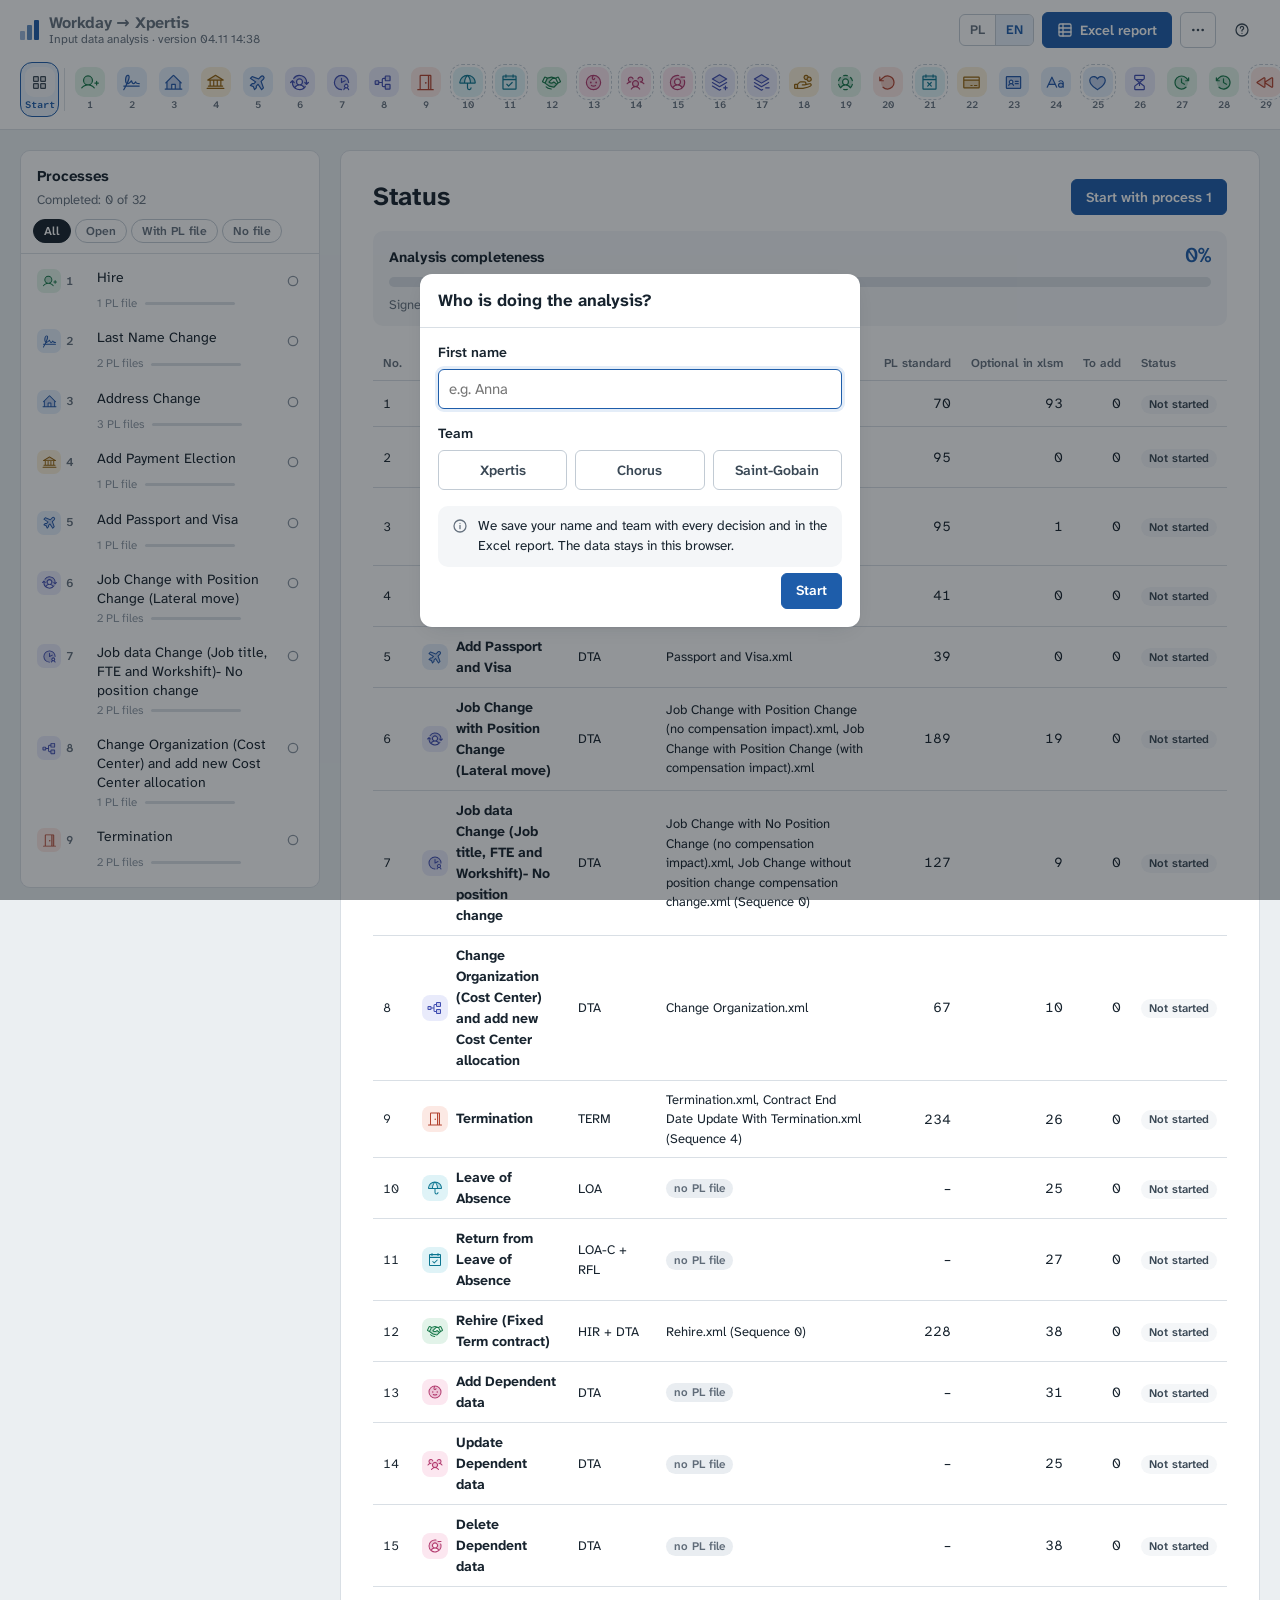
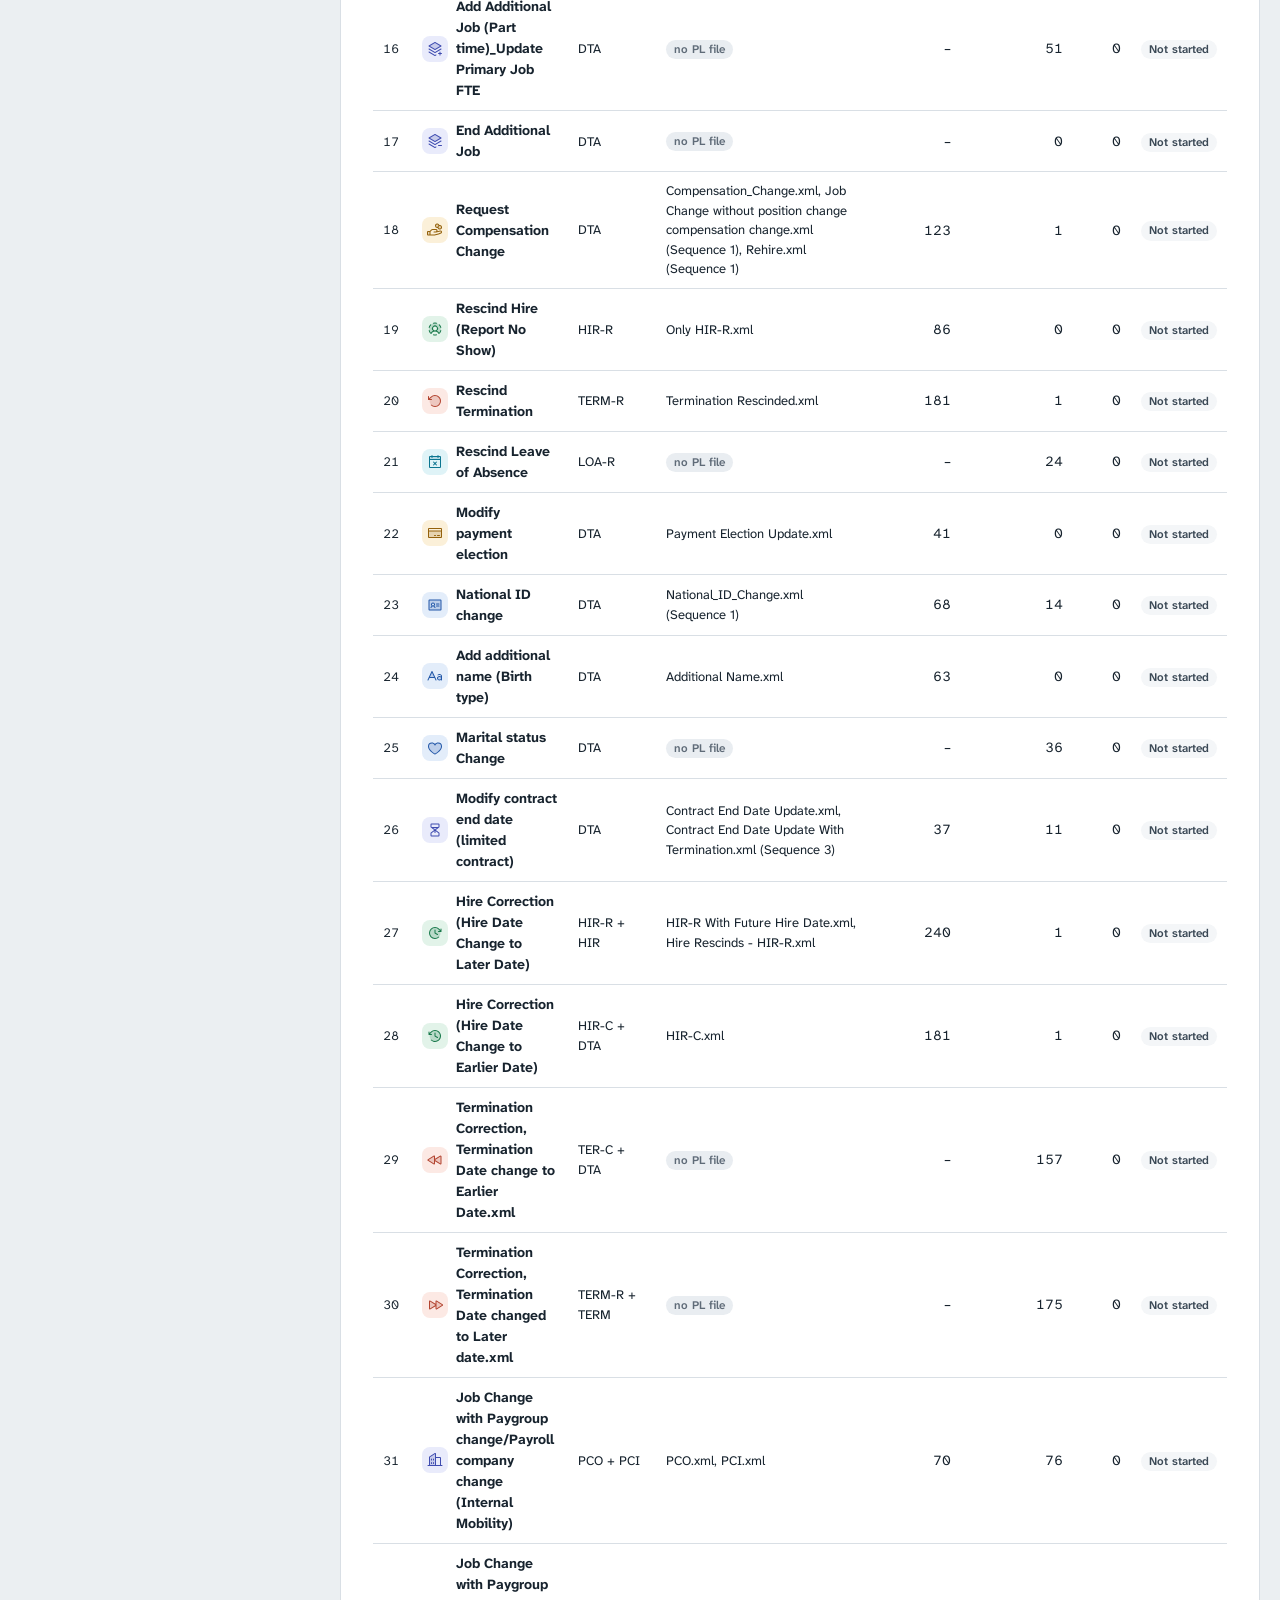
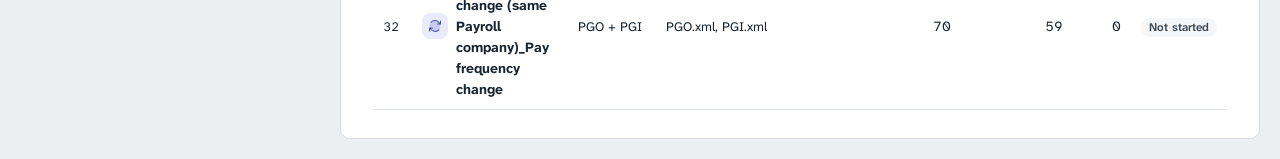
==== index.html @ 1396f49d "Strona startowa: Status i zbiorczy pasek kompletności analizy Co-Authored-By: Claude Opus 5.5 <norep" ====
<!doctype html>
<html lang="pl">
<head>
<meta charset="utf-8">
<meta name="viewport" content="width=device-width, initial-scale=1">
<title>Workday → Xpertis – analiza danych</title>
<meta name="description" content="Analiza danych wejściowych z Workday (PECI) do Xpertis, proces po procesie.">
<link rel="icon" href="data:image/svg+xml,%3Csvg xmlns='http://www.w3.org/2000/svg' viewBox='0 0 24 24'%3E%3Crect width='24' height='24' rx='5' fill='%231E5DAA'/%3E%3Crect x='5' y='12' width='3' height='7' fill='%23fff' opacity='.55'/%3E%3Crect x='10.5' y='8' width='3' height='11' fill='%23fff' opacity='.8'/%3E%3Crect x='16' y='5' width='3' height='14' fill='%23fff'/%3E%3C/svg%3E">
<style>
@font-face{font-family:'Atkinson Next';font-style:normal;font-weight:400;font-display:swap;src:url(fonts/an-latin-ext-400.woff2) format('woff2');unicode-range:U+0100-02BA,U+02BD-02C5,U+02C7-02CC,U+02CE-02D7,U+02DD-02FF,U+0304,U+0308,U+0329,U+1D00-1DBF,U+1E00-1E9F,U+1EF2-1EFF,U+2020,U+20A0-20AB,U+20AD-20C0,U+2113,U+2C60-2C7F,U+A720-A7FF}
@font-face{font-family:'Atkinson Next';font-style:normal;font-weight:400;font-display:swap;src:url(fonts/an-latin-400.woff2) format('woff2');unicode-range:U+0000-00FF,U+0131,U+0152-0153,U+02BB-02BC,U+02C6,U+02DA,U+02DC,U+0304,U+0308,U+0329,U+2000-206F,U+20AC,U+2122,U+2191,U+2193,U+2212,U+2215,U+FEFF,U+FFFD}
@font-face{font-family:'Atkinson Next';font-style:normal;font-weight:600;font-display:swap;src:url(fonts/an-latin-ext-600.woff2) format('woff2');unicode-range:U+0100-02BA,U+02BD-02C5,U+02C7-02CC,U+02CE-02D7,U+02DD-02FF,U+0304,U+0308,U+0329,U+1D00-1DBF,U+1E00-1E9F,U+1EF2-1EFF,U+2020,U+20A0-20AB,U+20AD-20C0,U+2113,U+2C60-2C7F,U+A720-A7FF}
@font-face{font-family:'Atkinson Next';font-style:normal;font-weight:600;font-display:swap;src:url(fonts/an-latin-600.woff2) format('woff2');unicode-range:U+0000-00FF,U+0131,U+0152-0153,U+02BB-02BC,U+02C6,U+02DA,U+02DC,U+0304,U+0308,U+0329,U+2000-206F,U+20AC,U+2122,U+2191,U+2193,U+2212,U+2215,U+FEFF,U+FFFD}
@font-face{font-family:'Atkinson Next';font-style:normal;font-weight:700;font-display:swap;src:url(fonts/an-latin-ext-700.woff2) format('woff2');unicode-range:U+0100-02BA,U+02BD-02C5,U+02C7-02CC,U+02CE-02D7,U+02DD-02FF,U+0304,U+0308,U+0329,U+1D00-1DBF,U+1E00-1E9F,U+1EF2-1EFF,U+2020,U+20A0-20AB,U+20AD-20C0,U+2113,U+2C60-2C7F,U+A720-A7FF}
@font-face{font-family:'Atkinson Next';font-style:normal;font-weight:700;font-display:swap;src:url(fonts/an-latin-700.woff2) format('woff2');unicode-range:U+0000-00FF,U+0131,U+0152-0153,U+02BB-02BC,U+02C6,U+02DA,U+02DC,U+0304,U+0308,U+0329,U+2000-206F,U+20AC,U+2122,U+2191,U+2193,U+2212,U+2215,U+FEFF,U+FFFD}
@font-face{font-family:'Atkinson Mono';font-style:normal;font-weight:400;font-display:swap;src:url(fonts/am-latin-400.woff2) format('woff2')}
@font-face{font-family:'Atkinson Mono';font-style:normal;font-weight:600;font-display:swap;src:url(fonts/am-latin-600.woff2) format('woff2')}

:root{
  --canvas:#EBEFF2;--paper:#FFFFFF;--sunk:#F4F6F8;--ink:#17232E;--ink2:#3A4855;--muted:#66727F;--faint:#8D98A4;--line:#D9DFE5;--line2:#C2CBD4;
  --acc:#1E5DAA;--acc-ink:#FFFFFF;--acc-bg:#E4EDF8;--hover:#F1F4F7;
  --need:#1B7446;--need-bg:#E1F2E8;--skip:#5F6B78;--skip-bg:#E9EDF1;--ask:#9A600C;--ask-bg:#FAEED7;
  --tr:#0A6A80;--tr-bg:#DEF1F5;--add:#6A3FB5;--add-bg:#EEE7FA;--warn:#8A5A06;--warn-bg:#FDF3DC;--err:#B3261E;
  --f:'Atkinson Next',system-ui,-apple-system,'Segoe UI',sans-serif;--fm:'Atkinson Mono',ui-monospace,'SFMono-Regular',Menlo,Consolas,monospace;
  --r1:6px;--r2:10px;--sh:0 1px 2px rgba(23,35,46,.06),0 6px 20px -12px rgba(23,35,46,.25);
  color-scheme:light;
}
@media (prefers-color-scheme:dark){:root:not([data-theme="light"]){
  --canvas:#0F151B;--paper:#17202A;--sunk:#121A22;--ink:#E4E9EE;--ink2:#C2CBD4;--muted:#93A0AC;--faint:#6E7B88;--line:#273340;--line2:#34424F;
  --acc:#77AAF0;--acc-ink:#0F151B;--acc-bg:#1B2D44;--hover:#1D2833;
  --need:#62C792;--need-bg:#153225;--skip:#A6B1BC;--skip-bg:#222D37;--ask:#E5AC4F;--ask-bg:#382A12;
  --tr:#57C5DE;--tr-bg:#11333D;--add:#B79CF5;--add-bg:#2B2347;--warn:#E5AC4F;--warn-bg:#33270F;--err:#F2857E;color-scheme:dark}}
:root[data-theme="dark"]{
  --canvas:#0F151B;--paper:#17202A;--sunk:#121A22;--ink:#E4E9EE;--ink2:#C2CBD4;--muted:#93A0AC;--faint:#6E7B88;--line:#273340;--line2:#34424F;
  --acc:#77AAF0;--acc-ink:#0F151B;--acc-bg:#1B2D44;--hover:#1D2833;
  --need:#62C792;--need-bg:#153225;--skip:#A6B1BC;--skip-bg:#222D37;--ask:#E5AC4F;--ask-bg:#382A12;
  --tr:#57C5DE;--tr-bg:#11333D;--add:#B79CF5;--add-bg:#2B2347;--warn:#E5AC4F;--warn-bg:#33270F;--err:#F2857E;color-scheme:dark}

*{box-sizing:border-box}
html{font-size:15px;-webkit-text-size-adjust:100%}
body{margin:0;background:var(--canvas);color:var(--ink);font:400 1rem/1.5 var(--f);min-height:100vh}
button,input,select,textarea{font:inherit;color:inherit}
button{cursor:pointer}
:focus-visible{outline:2px solid var(--acc);outline-offset:2px;border-radius:4px}
.mono,code{font-family:var(--fm);font-size:.92em}
.muted{color:var(--muted)}.faint{color:var(--faint)}.sm{font-size:.867rem}
.ic{width:16px;height:16px;flex:none;fill:none;stroke:currentColor;stroke-width:1.9;stroke-linecap:round;stroke-linejoin:round;vertical-align:-3px}
[hidden]{display:none!important}

/* ---------- nagłówek z paskiem procesów ---------- */
.top{position:sticky;top:0;z-index:30;background:var(--paper);border-bottom:1px solid var(--line)}
.topin{display:flex;align-items:center;gap:18px;padding:10px 20px;min-height:60px}
.brand{display:flex;align-items:center;gap:10px;text-decoration:none;color:inherit;flex:none}
.brand .mk{display:grid;grid-template-columns:repeat(3,5px);gap:2px;align-items:end;height:20px}
.brand .mk i{display:block;background:var(--acc);border-radius:1px}
.brand .mk i:nth-child(1){height:9px;opacity:.45}.brand .mk i:nth-child(2){height:15px;opacity:.7}.brand .mk i:nth-child(3){height:20px}
.brand b{font-size:1.067rem;font-weight:700;letter-spacing:-.005em;white-space:nowrap}
.brand span{display:block;font-size:.8rem;color:var(--muted);line-height:1.2;white-space:nowrap}
.grow{flex:1}
.pnav{display:flex;gap:3px;padding:2px 20px 12px;overflow-x:auto;scrollbar-width:thin}
.pnav a{flex:none;position:relative;width:39px;padding:4px 0 6px;display:grid;justify-items:center;gap:3px;border:1px solid transparent;border-radius:12px;color:var(--muted);text-decoration:none;transition:background .15s,border-color .15s}
.pnav a:hover{background:var(--hover)}
.pnav a .pn{font:600 .667rem/1 var(--fm)}
.pnav a i{position:absolute;left:7px;bottom:2px;height:3px;border-radius:2px;background:var(--acc);max-width:25px}
.pnav a.cur{border-color:var(--acc);background:var(--acc-bg);color:var(--acc)}
.pnav a.cur .pn{font-weight:700}
.pnav a.nofile .pt{outline:1.5px dashed var(--line2);outline-offset:2px}
.pnav a .ok{position:absolute;top:0;right:0;width:16px;height:16px;border-radius:50%;background:var(--need);color:#fff;display:grid;place-items:center;box-shadow:0 0 0 2px var(--paper)}
.pnav a .ok .ic{width:11px;height:11px;stroke-width:3.2}
.pnav .sep{flex:none;width:1px;background:var(--line);margin:6px 2px}
.pt{display:inline-grid;place-items:center;width:32px;height:32px;border-radius:10px;flex:none}
.pt .pi{width:19px;height:19px}
.pnav .pt{width:30px;height:30px;border-radius:9px}
.pt.c-in{background:#E2F3E9;color:#17784A}.pt.c-pd{background:#E3EDFA;color:#2257A8}.pt.c-fam{background:#FCE7F0;color:#B23A6E}
.pt.c-pay{background:#FBF0D9;color:#94610B}.pt.c-job{background:#E9EBFB;color:#3F4CB0}.pt.c-loa{background:#DFF3F7;color:#0B7590}
.pt.c-out{background:#FCE9E4;color:#B2432F}.pt.c-home{background:var(--sunk);color:var(--ink2)}
@media (prefers-color-scheme:dark){:root:not([data-theme="light"]) .pt.c-in{background:#173527;color:#6FD39F}:root:not([data-theme="light"]) .pt.c-pd{background:#1B2D44;color:#8DB8F2}:root:not([data-theme="light"]) .pt.c-fam{background:#3A1E2B;color:#F09ABF}:root:not([data-theme="light"]) .pt.c-pay{background:#382A12;color:#E8B65C}:root:not([data-theme="light"]) .pt.c-job{background:#22264A;color:#A3ACF5}:root:not([data-theme="light"]) .pt.c-loa{background:#123540;color:#6FD0E6}:root:not([data-theme="light"]) .pt.c-out{background:#3D211B;color:#F29A88}}
:root[data-theme="dark"] .pt.c-in{background:#173527;color:#6FD39F}:root[data-theme="dark"] .pt.c-pd{background:#1B2D44;color:#8DB8F2}:root[data-theme="dark"] .pt.c-fam{background:#3A1E2B;color:#F09ABF}:root[data-theme="dark"] .pt.c-pay{background:#382A12;color:#E8B65C}:root[data-theme="dark"] .pt.c-job{background:#22264A;color:#A3ACF5}:root[data-theme="dark"] .pt.c-loa{background:#123540;color:#6FD0E6}:root[data-theme="dark"] .pt.c-out{background:#3D211B;color:#F29A88}
.tools{display:flex;align-items:center;gap:8px;flex:none}
.seg{display:inline-flex;border:1px solid var(--line2);border-radius:var(--r1);overflow:hidden;background:var(--paper)}
.seg button{border:0;background:transparent;padding:5px 10px;font-size:.867rem;font-weight:600;color:var(--muted)}
.seg button+button{border-left:1px solid var(--line2)}
.seg button[aria-pressed="true"]{background:var(--acc-bg);color:var(--acc)}
.btn{display:inline-flex;align-items:center;justify-content:center;gap:7px;height:36px;padding:0 14px;border-radius:var(--r1);border:1px solid var(--line2);background:var(--paper);font-weight:600;font-size:.933rem;color:var(--ink2);white-space:nowrap;text-decoration:none}
.btn:hover{background:var(--hover)}
.btn.pri{background:var(--acc);border-color:var(--acc);color:var(--acc-ink)}
.btn.pri:hover{filter:brightness(1.08)}
.btn.sm{height:30px;padding:0 10px;font-size:.867rem}
.btn.ghost{border-color:transparent;background:transparent}
.btn.ghost:hover{background:var(--hover)}
.btn.icon{width:36px;padding:0}
.btn:disabled{opacity:.5;cursor:not-allowed}
.menu{position:relative}
.menu .pop{position:absolute;right:0;top:calc(100% + 6px);min-width:250px;background:var(--paper);border:1px solid var(--line);border-radius:var(--r2);box-shadow:var(--sh);padding:6px;z-index:40}
.menu .pop button{display:flex;gap:10px;align-items:flex-start;width:100%;text-align:left;border:0;background:transparent;padding:8px 10px;border-radius:var(--r1);font-size:.933rem}
.menu .pop button:hover{background:var(--hover)}
.menu .pop small{display:block;color:var(--muted);font-size:.8rem}
.menu .pop hr{border:0;border-top:1px solid var(--line);margin:4px 0}

/* ---------- układ ---------- */
.wrap{display:grid;grid-template-columns:300px minmax(0,1fr);gap:20px;padding:20px;max-width:1500px;margin:0 auto}
.side{position:sticky;top:142px;align-self:start;max-height:calc(100vh - 162px);overflow:auto;background:var(--paper);border:1px solid var(--line);border-radius:var(--r2)}
.side h2{font-size:1rem;margin:0;padding:14px 16px 2px}
.side .sub{padding:0 16px 10px;font-size:.867rem;color:var(--muted)}
.side .filters{display:flex;flex-wrap:wrap;gap:4px;padding:0 12px 10px;border-bottom:1px solid var(--line)}
.chipbtn{border:1px solid var(--line2);background:var(--paper);border-radius:99px;padding:2px 10px;font-size:.8rem;font-weight:600;color:var(--muted)}
.chipbtn[aria-pressed="true"]{background:var(--ink);border-color:var(--ink);color:var(--paper)}
.plist{list-style:none;margin:0;padding:6px}
.plist a{display:grid;grid-template-columns:52px minmax(0,1fr) 18px;gap:2px 8px;padding:8px 10px;border-radius:var(--r1);text-decoration:none;color:inherit;align-items:start}
.plist a:hover{background:var(--hover)}
.plist a.cur{background:var(--acc-bg)}
.plist .no{display:flex;align-items:center;gap:5px;color:var(--muted);padding-top:1px}
.plist .no .pt{width:24px;height:24px;border-radius:7px}.plist .no .pi{width:15px;height:15px}
.plist .no b{font:600 .8rem/1.4 var(--fm)}
.plist a.cur .no{color:var(--acc)}
.plist .nm{font-size:.933rem;line-height:1.35}
.plist .meta{grid-column:2;font-size:.773rem;color:var(--faint);display:flex;gap:8px;align-items:center}
.plist .bar{flex:1;height:3px;border-radius:2px;background:var(--line);overflow:hidden;max-width:90px}
.plist .bar i{display:block;height:100%;background:var(--acc)}
.plist .st{grid-row:1;grid-column:3;padding-top:2px;color:var(--faint)}
.plist a.done .st{color:var(--need)}
.main{min-width:0}
.card{background:var(--paper);border:1px solid var(--line);border-radius:var(--r2)}
.mselect{display:none}

/* ---------- strona startowa ---------- */
.start{padding:28px 32px}
.start h1{font-size:1.733rem;line-height:1.2;margin:0 0 10px;letter-spacing:-.01em;max-width:30ch}
.inp{height:36px;border:1px solid var(--line2);border-radius:var(--r1);padding:0 10px;background:var(--paper);min-width:0}
textarea.inp{height:auto;min-height:72px;padding:8px 10px;width:100%;resize:vertical;line-height:1.45}
.inp:focus{border-color:var(--acc);outline:none;box-shadow:0 0 0 3px var(--acc-bg)}
table.ov{width:100%;border-collapse:collapse;font-size:.933rem}
table.ov th{text-align:left;font-size:.8rem;font-weight:600;color:var(--muted);padding:8px 10px;border-bottom:1px solid var(--line);white-space:nowrap}
table.ov td{padding:9px 10px;border-bottom:1px solid var(--line);vertical-align:middle}
table.ov tr.click{cursor:pointer}
table.ov tr.click:hover td{background:var(--hover)}
table.ov td.n{text-align:right;font-variant-numeric:tabular-nums;white-space:nowrap}
.tblwrap{overflow-x:auto}

/* ---------- proces ---------- */
.phead{padding:22px 28px 0}
.phead .kick{font-size:.867rem;color:var(--muted);display:flex;gap:10px;flex-wrap:wrap;align-items:center}
.phead h2{font-size:1.6rem;line-height:1.25;margin:4px 0 2px;letter-spacing:-.01em}
.phead .wd{color:var(--muted);font-size:.933rem;margin:0 0 12px}
.facts{display:flex;flex-wrap:wrap;gap:8px 18px;align-items:center;font-size:.867rem;margin-bottom:14px}
.ev{display:inline-flex;align-items:center;gap:6px}
.code{font:600 .8rem/1 var(--fm);padding:4px 7px;border-radius:4px;background:var(--sunk);border:1px solid var(--line);color:var(--ink2)}
.fchip{display:inline-flex;align-items:center;gap:6px;border:1px solid var(--line2);background:var(--paper);border-radius:var(--r1);padding:4px 9px;font-size:.867rem;color:var(--ink);text-align:left}
.fchip:hover{border-color:var(--acc);color:var(--acc)}
.fchip .q{color:var(--faint);font-size:.8rem}
.split{display:grid;grid-template-columns:minmax(0,1fr) minmax(0,1fr);gap:10px;margin:0 0 14px}
.half{background:var(--sunk);border-radius:var(--r2);padding:10px 14px;border-left:4px solid var(--line2)}
.half b{display:block;font-size:.933rem}
.half>span{font-size:.867rem;color:var(--ink2)}
.half.std{border-color:var(--need)}.half.add{border-color:var(--add)}
.half .fl{display:flex;flex-wrap:wrap;gap:6px;margin-top:8px}
.hic .pt{width:40px;height:40px;border-radius:12px;vertical-align:-9px;margin-right:10px}.hic .pi{width:24px;height:24px}
.pcell{display:inline-flex;gap:8px;align-items:center}.pcell .pt{width:26px;height:26px;border-radius:8px}.pcell .pi{width:16px;height:16px}
.tag.std{background:var(--need-bg);color:var(--need)}.tag.addt{background:var(--add-bg);color:var(--add)}
.note{display:flex;gap:10px;align-items:flex-start;border-radius:var(--r2);padding:10px 14px;font-size:.9rem;margin:0 0 14px}
.note.warn{background:var(--warn-bg);color:var(--ink)}
.note.warn .ic{color:var(--warn);margin-top:2px}
.note.info{background:var(--sunk)}
.note.info .ic{color:var(--muted);margin-top:2px}
.steps{display:flex;gap:2px;padding:0 20px;border-bottom:1px solid var(--line);overflow-x:auto;scrollbar-width:none}
.steps button{border:0;background:transparent;padding:12px 12px 11px;border-bottom:3px solid transparent;display:flex;gap:9px;align-items:center;white-space:nowrap;color:var(--muted);font-weight:600;font-size:.933rem}
.steps button .k{width:22px;height:22px;border-radius:50%;display:grid;place-items:center;font:700 .8rem/1 var(--f);border:1.5px solid currentColor}
.steps button.ok .k{background:var(--need);border-color:var(--need);color:var(--paper)}
.steps button .c{font-weight:400;font-size:.8rem;color:var(--faint)}
.steps button[aria-selected="true"]{color:var(--ink);border-bottom-color:var(--acc)}
.steps button[aria-selected="true"] .k{border-color:var(--acc);color:var(--acc)}
.steps button.ok[aria-selected="true"] .k{color:var(--paper)}
.pane{padding:18px 28px 8px}
.intro{display:flex;justify-content:space-between;gap:14px;align-items:flex-start;flex-wrap:wrap;margin-bottom:12px}
.intro p{margin:0;max-width:70ch;color:var(--ink2)}
.bar2{display:flex;gap:8px;flex-wrap:wrap;align-items:center;margin:0 0 12px}
.bar2 .inp{flex:1;min-width:180px;max-width:340px}

/* sekcje i wiersze */
.sec{margin:0 0 14px;border:1px solid var(--line);border-radius:var(--r2);overflow:hidden}
.sech{display:flex;gap:10px;align-items:center;justify-content:space-between;padding:9px 14px;background:var(--sunk);border-bottom:1px solid var(--line);flex-wrap:wrap}
.sech h3{margin:0;font-size:.967rem;display:flex;gap:8px;align-items:baseline;flex-wrap:wrap}
.sech h3 code{font-weight:400;color:var(--muted);font-size:.8rem}
.sech .bulk{display:flex;flex-wrap:wrap;gap:6px;align-items:center;font-size:.8rem;color:var(--muted)}
.row{display:grid;grid-template-columns:minmax(0,1.35fr) minmax(0,1fr) auto;gap:6px 16px;padding:10px 14px;border-top:1px solid var(--line);align-items:center}
.row:first-of-type{border-top:0}
.sech+.row{border-top:0}
.row .fn{min-width:0}
.row .lb{font-weight:600;font-size:.967rem;line-height:1.3}
.row .px{font:400 .8rem/1.4 var(--fm);color:var(--muted);overflow-wrap:anywhere}
.row .px b{font-weight:600;color:var(--ink2)}
.srcl{display:flex;flex-wrap:wrap;align-items:center;gap:2px 6px;margin-top:4px;font-size:.8rem;line-height:1.35}
.srcl .ic{width:14px;height:14px;stroke-width:2.4}
.srcl b{font-weight:700}
.srcl span{color:var(--muted);overflow-wrap:anywhere}
.srcl.std{color:var(--need)}.srcl.opt{color:var(--add)}
.sech h3 .tag{font-family:var(--f)}
.row .ex{min-width:0;display:flex;flex-wrap:wrap;gap:4px;align-items:center}
.val{font:400 .8rem/1.3 var(--fm);background:var(--sunk);border:1px solid var(--line);border-radius:4px;padding:2px 6px;max-width:100%;overflow-wrap:anywhere}
.tag{display:inline-flex;align-items:center;gap:4px;border-radius:99px;padding:1px 8px;font-size:.773rem;font-weight:600;white-space:nowrap;background:var(--sunk);color:var(--ink2)}
.tag.t{background:var(--acc-bg);color:var(--acc)}
.tag.chg{background:var(--tr-bg);color:var(--tr)}
.tag.ref{background:var(--acc-bg);color:var(--acc)}
.tag.out{background:var(--skip-bg);color:var(--skip)}
.dec{display:inline-flex;border:1px solid var(--line2);border-radius:var(--r1);overflow:hidden;background:var(--paper);flex:none}
.dec button{border:0;background:transparent;padding:6px 11px;font-size:.867rem;font-weight:600;color:var(--ink2);display:inline-flex;gap:6px;align-items:center}
.dec button+button{border-left:1px solid var(--line2)}
.dec button:hover{background:var(--hover)}
.dec button[aria-pressed="true"].y{background:var(--need-bg);color:var(--need)}
.dec button[aria-pressed="true"].n{background:var(--skip-bg);color:var(--skip)}
.dec button[aria-pressed="true"].q{background:var(--ask-bg);color:var(--ask)}
.dec button[aria-pressed="true"].tr{background:var(--tr-bg);color:var(--tr)}
.dec button[aria-pressed="true"].ad{background:var(--add-bg);color:var(--add)}
.dec.sm button{padding:4px 9px;font-size:.8rem}
.row>.dec{justify-self:end}
.row.k-std{box-shadow:inset 5px 0 0 var(--need)}
.row.k-opt{box-shadow:inset 5px 0 0 var(--add);background:linear-gradient(90deg,var(--add-bg),transparent 55%)}
.row.dim .lb,.row.dim .ex,.row.dim .px{opacity:.55}
.legend{display:flex;flex-wrap:wrap;gap:8px 18px;margin:0 0 12px;font-size:.867rem;color:var(--ink2)}
.lg{display:inline-flex;align-items:center;gap:6px;padding:4px 10px 4px 8px;border-radius:var(--r1)}
.lg .ic{width:15px;height:15px;stroke-width:2.4}
.lg.std{box-shadow:inset 4px 0 0 var(--need);background:var(--need-bg)}.lg.std b,.lg.std .ic{color:var(--need)}
.lg.opt{box-shadow:inset 4px 0 0 var(--add);background:var(--add-bg)}.lg.opt b,.lg.opt .ic{color:var(--add)}
.sech h3 .tag+.tag{margin-left:-2px}
.more{grid-column:1/-1;display:grid;grid-template-columns:minmax(0,1fr) minmax(0,1fr);gap:10px 20px;padding:10px 0 4px;font-size:.867rem}
.more dl{margin:0;display:grid;grid-template-columns:max-content minmax(0,1fr);gap:4px 12px}
.more dt{color:var(--muted)}
.more dd{margin:0;overflow-wrap:anywhere}
.lnk{border:0;background:none;padding:0;margin-top:2px;color:var(--faint);font-size:.8rem;text-decoration:none}
.lnk:hover,.lnk[aria-expanded="true"]{color:var(--acc);text-decoration:underline;text-underline-offset:2px}
.trx{grid-column:1/-1;display:grid;grid-template-columns:minmax(0,340px) minmax(0,1fr);gap:8px 12px;align-items:start;padding:6px 0 2px}
.trx .inp{width:100%}
.atr{display:block;padding:4px 0 0}
.atrq{display:flex;gap:10px;align-items:center;flex-wrap:wrap}
.atrf{display:grid;grid-template-columns:minmax(0,340px) minmax(0,1fr);gap:8px 12px;margin-top:8px}
.atrf .inp{width:100%}
@media (max-width:860px){.atrf{grid-template-columns:minmax(0,1fr)}}
.trx .hint{grid-column:1/-1;font-size:.8rem;color:var(--muted)}
.peci{font-size:.867rem;color:var(--ink2)}
.peci b{font-weight:600}
.empty{padding:36px 20px;text-align:center;color:var(--muted)}
.empty b{display:block;color:var(--ink);font-size:1.067rem;margin-bottom:4px}
.foot{display:flex;justify-content:space-between;gap:10px;padding:14px 28px 22px;border-top:1px solid var(--line);margin-top:8px;flex-wrap:wrap}
details.dict{border:1px solid var(--line);border-radius:var(--r2);margin:16px 0 8px}
details.dict>summary{cursor:pointer;padding:12px 14px;font-weight:600;list-style:none;display:flex;gap:10px;align-items:baseline;flex-wrap:wrap}
details.dict>summary::-webkit-details-marker{display:none}
details.dict>summary::before{content:'';width:8px;height:8px;border-right:2px solid var(--muted);border-bottom:2px solid var(--muted);transform:rotate(-45deg);margin-right:4px;transition:transform .15s}
details.dict[open]>summary::before{transform:rotate(45deg)}
details.dict>summary small{font-weight:400;color:var(--muted)}
details.dict .inner{padding:0 14px 12px}
.grid4{display:grid;grid-template-columns:repeat(4,minmax(0,1fr));gap:10px;margin:0 0 18px}
.stat{border:1px solid var(--line);border-radius:var(--r2);padding:10px 12px}
.stat b{display:block;font-size:1.333rem;line-height:1.2;font-variant-numeric:tabular-nums}
.stat span{font-size:.8rem;color:var(--muted)}
.stat.y b{color:var(--need)}.stat.t b{color:var(--tr)}.stat.a b{color:var(--add)}.stat.q b{color:var(--ask)}
.qblock{margin:0 0 18px}
.qblock h3{font-size:1rem;margin:0 0 8px}
.qblock p{margin:0 0 8px;color:var(--muted);font-size:.867rem}
.donebar{display:flex;gap:12px;align-items:center;flex-wrap:wrap;background:var(--need-bg);border-radius:var(--r2);padding:12px 14px;margin:0 0 16px}
.donebar .ic{color:var(--need)}

/* okno */
.modal{position:fixed;inset:0;z-index:60;background:rgba(15,21,27,.45);display:grid;place-items:center;padding:20px}
.modal .box{background:var(--paper);border-radius:12px;box-shadow:var(--sh);width:min(980px,100%);max-height:calc(100vh - 40px);display:flex;flex-direction:column;overflow:hidden}
.modal .mh{display:flex;justify-content:space-between;gap:10px;align-items:center;padding:14px 18px;border-bottom:1px solid var(--line)}
.modal .mh h2{margin:0;font-size:1.133rem}
.modal .mb{overflow:auto;padding:14px 18px 18px}
table.fx{width:100%;border-collapse:collapse;font-size:.867rem}
table.fx td{padding:4px 8px;border-bottom:1px solid var(--line);vertical-align:top}
table.fx td.p{font-family:var(--fm);font-size:.8rem;color:var(--ink2);overflow-wrap:anywhere;width:46%}
table.fx td.v{font-family:var(--fm);font-size:.8rem;overflow-wrap:anywhere}
table.fx tr.seq td{background:var(--sunk);font-weight:600;font-family:var(--f)}
table.fx tr.c td.p{color:var(--tr);font-weight:600}
.help h3{font-size:1rem;margin:16px 0 6px}
.help p,.help li{color:var(--ink2);font-size:.933rem}
.tip{position:fixed;z-index:90;max-width:320px;padding:8px 12px;border-radius:10px;background:var(--ink);color:var(--paper);box-shadow:0 8px 24px -8px rgba(15,21,27,.45);pointer-events:none;font-size:.867rem;line-height:1.35}
.tip::before{content:'';position:absolute;top:-5px;left:calc(var(--ax,50%) - 5px);width:10px;height:10px;background:inherit;transform:rotate(45deg);border-radius:2px}
.tip b{display:block;font-weight:600}
.tip span{display:block;margin-top:2px;font-size:.8rem;opacity:.72}
@media (hover:none){.tip{display:none}}
.toast{position:fixed;left:50%;bottom:22px;transform:translateX(-50%);z-index:70;display:grid;gap:8px}
.toast div{background:var(--ink);color:var(--paper);border-radius:var(--r2);padding:10px 16px;font-size:.933rem;box-shadow:var(--sh)}

@media (max-width:1100px){
  .wrap{grid-template-columns:250px minmax(0,1fr)}
}
@media (max-width:860px){
  .topin{flex-wrap:wrap;gap:10px;padding:10px 14px}
  .pnav{padding:2px 12px 8px}
  .split{grid-template-columns:minmax(0,1fr)}
  .tools .btn .t{display:none}
  .wrap{grid-template-columns:minmax(0,1fr);padding:12px;gap:12px}
  .side{display:none}
  .mselect{display:block;width:100%;margin:0 0 12px}
  .phead{padding:16px 16px 0}.pane{padding:14px 16px 6px}.foot{padding:12px 16px 16px}.start{padding:20px 16px}
  .steps{padding:0 8px}
  .row{grid-template-columns:minmax(0,1fr);gap:8px}
  .row>.dec{justify-self:start}
  .more,.trx{grid-template-columns:minmax(0,1fr)}
  .grid4{grid-template-columns:repeat(2,minmax(0,1fr))}
  .steps button .c{display:none}
  .brand span{display:none}
}
@media (max-width:520px){.dec button{padding:6px 8px}.grid4{grid-template-columns:minmax(0,1fr)}}
@media (prefers-reduced-motion:reduce){*{transition:none!important;animation:none!important}}

/* dashboard */
.dash{display:flex;justify-content:space-between;align-items:center;gap:16px;flex-wrap:wrap;margin:0 0 16px}
.dash h1{margin:0}
.overall{background:var(--sunk);border-radius:var(--r2);padding:14px 16px 12px;margin:0 0 20px}
.overall .oh{display:flex;justify-content:space-between;align-items:baseline;gap:12px;margin-bottom:8px}
.overall .oh b{font-size:.967rem}
.overall .pc{font:700 1.4rem/1 var(--fm);color:var(--acc)}
.obar{height:10px;border-radius:99px;background:var(--line);overflow:hidden;margin-bottom:8px}
.obar i{display:block;height:100%;border-radius:99px;background:var(--acc);min-width:0;transition:width .3s}
.overall.full .pc{color:var(--need)}.overall.full .obar i{background:var(--need)}
.dash .acts{display:flex;gap:10px;flex-wrap:wrap}
/* użytkownik */
.btn.user{max-width:240px;padding:0 10px;color:var(--ink2)}
.btn.user .t{overflow:hidden;text-overflow:ellipsis;white-space:nowrap}
.btn.user small{color:var(--muted);font-weight:500;margin-left:2px}
.modal .whobox{width:min(440px,100%)}
.whobox fieldset{border:0;margin:14px 0 0;padding:0}
.whobox .fl{display:block;font-weight:600;font-size:.933rem;margin:0 0 6px;padding:0}
.whobox #who-name{width:100%;height:40px}
.teams{display:grid;grid-template-columns:repeat(3,minmax(0,1fr));gap:8px}
.teams label{position:relative}
.teams input{position:absolute;opacity:0;inset:0;margin:0}
.teams span{display:flex;align-items:center;justify-content:center;height:40px;border:1px solid var(--line2);border-radius:var(--r1);font-weight:600;font-size:.933rem;color:var(--ink2);cursor:pointer;text-align:center;padding:0 6px}
.teams input:checked+span{border-color:var(--acc);background:var(--acc-bg);color:var(--acc);box-shadow:inset 0 0 0 1px var(--acc)}
.teams input:focus-visible+span{outline:2px solid var(--acc);outline-offset:2px}
.whobox .note{margin:16px 0 0}
.whobox .err{color:#B2432F;font-size:.867rem;font-weight:600;margin:8px 0 0;min-height:1.2em}
.whobox .mf{display:flex;justify-content:flex-end;margin-top:6px}
@media (max-width:860px){.btn.user .t{display:none}}
.whobox .err:empty{display:none}

</style>
</head>
<body>
<header class="top" id="top"></header>
<div class="wrap"><aside class="side" id="side" aria-label="Procesy"></aside><main class="main" id="main"></main></div>
<div class="modal" id="modal" hidden></div>
<div class="toast" id="toast" role="status" aria-live="polite"></div>
<div class="tip" id="tip" role="tooltip" hidden></div>
<input type="file" id="file-in" accept=".json,application/json" hidden>
<script type="application/json" id="data">{"dict":[{"s":"Additional_Information","u":"","f":"","d":"Contains custom/ calculated fields","sc":"Y","m":0,"c":"This section can be included by default even when no changes are detected if the configuration has been set up to do so.","pl":""},{"s":"Benefit_Earnings_and_Deductions","u":"","f":"","d":"Data Section currently out of scope","sc":"N","m":0,"c":"","pl":""},{"s":"Benefit_Elections","u":"","f":"","d":"Data Section currently out of scope","sc":"N","m":0,"c":"","pl":""},{"s":"Collective_Agreement","u":"","f":"","d":"","sc":"","m":0,"c":"This section can be included by default even when no changes are detected if the configuration has been set up to do so.","pl":""},{"s":"Collective_Agreement","u":"","f":"Start Date","d":"Effective date of the collective agreement assignment.","sc":"Y","m":0,"c":"","pl":"Data początku"},{"s":"Collective_Agreement","u":"","f":"End Date","d":"The end date of a collective agreement assignment.","sc":"Y","m":0,"c":"","pl":"Data końca"},{"s":"Collective_Agreement","u":"","f":"Position ID","d":"The Position ID of the collective agreement.","sc":"Y","m":0,"c":"","pl":"Identyfikator pozycji"},{"s":"Collective_Agreement","u":"","f":"Collective Agreement","d":"The name of the collective agreement.","sc":"Y","m":1,"c":"","pl":"Układ zbiorowy / regulamin"},{"s":"Collective_Agreement","u":"","f":"Collective Agreement Factor","d":"(RE) Repeating element for Collective Agreement Factors that are associated with a Collective Agreement. If the field attribute is enabled, sub-elements below will display inside the parent element, <Collective Agreement Factor>, in the XML. This field must be enabled to include the sub-elements. This field is not output for CSV. For CSV, the following repeating elements will be included: Order, Factor Label, Option.","sc":"Y","m":1,"c":"","pl":""},{"s":"Compensation","u":"","f":"","d":"","sc":"","m":0,"c":"This section can be included by default even when no changes are detected if the configuration has been set up to do so.","pl":""},{"s":"Compensation","u":"","f":"Position ID","d":"Unique ID for position","sc":"Y","m":0,"c":"","pl":"Identyfikator pozycji"},{"s":"Compensation","u":"","f":"Position End Date","d":"","sc":"Y","m":0,"c":"","pl":"Data końca pozycji"},{"s":"Compensation","u":"","f":"Compensation Package","d":"","sc":"Y","m":1,"c":"","pl":"Pakiet wynagrodzenia"},{"s":"Compensation","u":"","f":"Compensation Grade","d":"Defines the amount of pay an employee may receive","sc":"Y","m":1,"c":"","pl":"Kategoria zaszeregowania"},{"s":"Compensation","u":"","f":"Compensation Grade Profile","d":"","sc":"Y","m":1,"c":"","pl":"Profil kategorii zaszeregowania"},{"s":"Compensation","u":"","f":"Compensation Step","d":"","sc":"","m":1,"c":"","pl":""},{"s":"Compensation","u":"","f":"Compensation Step Progression Start Date","d":"","sc":"","m":0,"c":"","pl":""},{"s":"Compensation","u":"","f":"Compensation Change Reason","d":"see doc CHORUS Business Processes Category reasons","sc":"Y","m":1,"c":"","pl":"Przyczyna zmiany wynagrodzenia"},{"s":"Compensation","u":"","f":"Compensation Summary Based on Compensation Grade","d":"The compensation summary is represented in the currency and frequency of the employee's compensation grade profile, or compensation grade if no compensation grade profile exists.","sc":"Y","m":0,"c":"","pl":""},{"s":"Compensation","u":"Compensation Summary in Annualized Frequency","f":"","d":"The compensation summary is represented in the currency of the employee's compensation grade profile, or compensation grade if no compensation grade profile exists and in annualized frequency.","sc":"","m":0,"c":"","pl":""},{"s":"Compensation","u":"Compensation Summary in Annualized Frequency","f":"Total Base Pay","d":"The base pay for a filled position or the base pay of the position that last occupied the open position. This is the sum of a position's compensation plan assignment amounts that are considered base pay.","sc":"Y","m":0,"c":"","pl":"Wynagrodzenie zasadnicze łącznie"},{"s":"Compensation","u":"Compensation Summary in Annualized Frequency","f":"Primary Compensation Basis","d":"The primary compensation basis for an position. This is the sum of an position's compensation amounts that are considered components of the position's primary compensation basis.","sc":"","m":0,"c":"","pl":"Podstawa wynagrodzenia"},{"s":"Compensation","u":"Compensation Summary in Annualized Frequency","f":"Configurable Compensation Basis","d":"(IA) The compensation basis configured in the Configurable Compensation Basis integration attribute.","sc":"","m":0,"c":"","pl":""},{"s":"Compensation","u":"Compensation Summary in Annualized Frequency","f":"Currency","d":"","sc":"Y","m":1,"c":"","pl":"Waluta"},{"s":"Compensation","u":"Compensation Summary in Annualized Frequency","f":"Frequency","d":"","sc":"Y","m":1,"c":"","pl":"Częstotliwość"},{"s":"Compensation","u":"Compensation Summary in Pay Group Frequency","f":"","d":"The compensation summary is represented in the currency and frequency of the pay group if employee is salaried otherwise hourly amount is output.","sc":"","m":0,"c":"","pl":""},{"s":"Compensation","u":"Compensation Summary in Pay Group Frequency","f":"Total Base Pay","d":"The base pay for a filled position or the base pay of the position that last occupied the open position. This is the sum of a position's compensation plan assignment amounts that are considered base pay.","sc":"Y","m":0,"c":"","pl":"Wynagrodzenie zasadnicze łącznie"},{"s":"Compensation","u":"Compensation Summary in Pay Group Frequency","f":"Primary Compensation Basis","d":"The primary compensation basis for an position. This is the sum of an position's compensation amounts that are considered components of the position's primary compensation basis.","sc":"","m":0,"c":"","pl":"Podstawa wynagrodzenia"},{"s":"Compensation","u":"Compensation Summary in Pay Group Frequency","f":"Configurable Compensation Basis","d":"(IA) The compensation basis configured in the Configurable Compensation Basis integration attribute.","sc":"","m":0,"c":"","pl":""},{"s":"Compensation","u":"Compensation Summary in Pay Group Frequency","f":"Currency","d":"","sc":"Y","m":1,"c":"","pl":"Waluta"},{"s":"Compensation","u":"Compensation Summary in Pay Group Frequency","f":"Frequency","d":"","sc":"Y","m":1,"c":"","pl":"Częstotliwość"},{"s":"Compensation_Earnings_and_Deductions","u":"","f":"","d":"","sc":"","m":0,"c":"Codes are mapped though Task : Maintain External Payroll Earnings.\nThis section can be included by default even when no changes are detected if the configuration has been set up to do so.","pl":""},{"s":"Compensation_Earnings_and_Deductions","u":"","f":"","d":"","sc":"","m":0,"c":"","pl":""},{"s":"Compensation_Earnings_and_Deductions","u":"","f":"Position ID","d":"Position ID for which the Earning or Deduction is applicable. If the external earning or deduction code is not position-based, then the Position ID will not appear. However, if the external earning and deduction code is set up to be position-based, then the position ID will appear for the associating position.","sc":"","m":0,"c":"","pl":"Identyfikator pozycji"},{"s":"Compensation_Earnings_and_Deductions","u":"","f":"External Payroll Code Name","d":"The name of the external Earning or Deduction (Name on Maintain External Payroll Earnings/Deductions)","sc":"","m":0,"c":"","pl":"Nazwa składnika płacowego"},{"s":"Compensation_Earnings_and_Deductions","u":"","f":"External Code","d":"The external earning or deduction code (External Code on Maintain External Payroll Earnings/Deductions)","sc":"","m":0,"c":"","pl":"Kod zewnętrzny składnika"},{"s":"Compensation_Earnings_and_Deductions","u":"","f":"External Payroll Code","d":"The external earning or deduction code (External Payroll Code on Maintain External Payroll Earnings/Deductions)","sc":"","m":0,"c":"","pl":"Kod płacowy składnika"},{"s":"Compensation_Earnings_and_Deductions","u":"","f":"Position Based","d":"Position Based","sc":"","m":0,"c":"","pl":"Zależny od pozycji"},{"s":"Compensation_Earnings_and_Deductions","u":"","f":"Earning or Deduction","d":"This field indicates if the associated amount or percentage in this section is an earning or deduction. “E” indicates earnings and “D” indicates deductions.","sc":"","m":0,"c":"","pl":"Przychód czy potrącenie"},{"s":"Compensation_Earnings_and_Deductions","u":"","f":"Amount","d":"The amount being earned or deducted","sc":"","m":0,"c":"","pl":"Kwota"},{"s":"Compensation_Earnings_and_Deductions","u":"","f":"Non Prorated Amount","d":"The non prorated amount being earned or deducted","sc":"","m":0,"c":"","pl":"Kwota bez proporcji"},{"s":"Compensation_Earnings_and_Deductions","u":"","f":"Frequency","d":"The frequency used by the earning/deduction","sc":"","m":1,"c":"","pl":"Częstotliwość"},{"s":"Compensation_Earnings_and_Deductions","u":"","f":"Currency","d":"The currency used for the earning/deduction","sc":"","m":1,"c":"","pl":"Waluta"},{"s":"Compensation_Earnings_and_Deductions","u":"Compensation Element","f":"","d":"","sc":"","m":0,"c":"","pl":""},{"s":"Compensation_Earnings_and_Deductions","u":"Compensation Element","f":"ID","d":"","sc":"","m":0,"c":"","pl":"Identyfikator"},{"s":"Compensation_Earnings_and_Deductions","u":"Compensation Element","f":"Name","d":"","sc":"","m":0,"c":"","pl":"Nazwa"},{"s":"Compensation_Earnings_and_Deductions","u":"Compensation Element","f":"Mapped Value","d":"","sc":"","m":0,"c":"","pl":"Wartość zmapowana (kod dla płac)"},{"s":"Compensation_One_Time_Payment","u":"","f":"","d":"","sc":"","m":0,"c":"Codes are mapped though Task : Maintain External Payroll Earnings","pl":""},{"s":"Compensation_One_Time_Payment","u":"","f":"Position ID","d":"Position ID for which the Earning or Deduction is applicable. If the external earning or deduction code is not position-based, then the Position ID will not appear. However, if the external earning and deduction code is set up to be position-based, then the position ID will appear for the associated position.","sc":"Y","m":0,"c":"","pl":"Identyfikator pozycji"},{"s":"Compensation_One_Time_Payment","u":"","f":"One Time Payment ID","d":"Compensation or Payroll Input WID for which the Earning and Deduction is applicable for.","sc":"Y","m":0,"c":"","pl":""},{"s":"Compensation_One_Time_Payment","u":"","f":"External Payroll Code Name","d":"The name of the external Earning or Deduction (Name on Maintain External Payroll Earnings/Deductions)","sc":"Y","m":0,"c":"","pl":"Nazwa składnika płacowego"},{"s":"Compensation_One_Time_Payment","u":"","f":"External Code","d":"The external earning or deduction code (External Code on Maintain External Payroll Earnings/Deductions)","sc":"Y","m":0,"c":"","pl":"Kod zewnętrzny składnika"},{"s":"Compensation_One_Time_Payment","u":"","f":"External Payroll Code","d":"The external earning or deduction code (External Payroll Code on Maintain External Payroll Earnings/Deductions)","sc":"Y","m":0,"c":"","pl":"Kod płacowy składnika"},{"s":"Compensation_One_Time_Payment","u":"","f":"Earning or Deduction","d":"This field indicates if the associated amount or percentage in this section is an earning or deduction. “E” indicates earnings and “D” indicates deductions.","sc":"Y","m":0,"c":"","pl":"Przychód czy potrącenie"},{"s":"Compensation_One_Time_Payment","u":"","f":"Coverage Start Date","d":"","sc":"?","m":0,"c":"","pl":""},{"s":"Compensation_One_Time_Payment","u":"","f":"Coverage End Date","d":"","sc":"?","m":0,"c":"","pl":""},{"s":"Compensation_One_Time_Payment","u":"","f":"Amount","d":"The amount being earned or deducted","sc":"Y","m":0,"c":"","pl":"Kwota"},{"s":"Compensation_One_Time_Payment","u":"","f":"Currency","d":"","sc":"Y","m":1,"c":"","pl":"Waluta"},{"s":"Compensation_One_Time_Payment","u":"","f":"Reason","d":"","sc":"?","m":0,"c":"","pl":""},{"s":"Compensation_One_Time_Payment","u":"","f":"Worktag","d":"","sc":"","m":0,"c":"","pl":""},{"s":"Compensation_One_Time_Payment","u":"","f":"Payment Date","d":"","sc":"","m":0,"c":"","pl":""},{"s":"Compensation_One_Time_Payment","u":"","f":"Clawback Date","d":"The compensation one-time payment clawback date.","sc":"?","m":0,"c":"","pl":""},{"s":"Compensation_Plans","u":"","f":"","d":"","sc":"","m":0,"c":"Used when end date and start date needed for compensation. Linked field mapped for codes : Compensation plan (in PECI).This section can be included by default even when no changes are detected if the configuration has been set up to do so.","pl":""},{"s":"Compensation_Plans","u":"","f":"Position ID","d":"","sc":"Y","m":0,"c":"","pl":"Identyfikator pozycji"},{"s":"Compensation_Plans","u":"","f":"Position End Date","d":"","sc":"Y","m":0,"c":"","pl":"Data końca pozycji"},{"s":"Compensation_Plans","u":"Allowance Plans Data Section","f":"","d":"","sc":"","m":0,"c":"","pl":""},{"s":"Compensation_Plans","u":"Allowance Plans Data Section","f":"","d":"","sc":"","m":0,"c":"","pl":""},{"s":"Compensation_Plans","u":"Allowance Plans Data Section","f":"Compensation Plan","d":"(IM) The compensation plan assigned to the allowance plan assignment. You can map this field using the “Compensation Plan” Integration Map.","sc":"Y","m":1,"c":"","pl":"Plan wynagrodzenia"},{"s":"Compensation_Plans","u":"Allowance Plans Data Section","f":"Percentage","d":"The percent from the allowance plan assignment.","sc":"","m":0,"c":"","pl":"Procent"},{"s":"Compensation_Plans","u":"Allowance Plans Data Section","f":"Unit","d":"(IM) The compensation plan unit assigned to the allowance plan assignment. You can map this field using the “Compensation Plan Unit” Integration Map.","sc":"","m":1,"c":"","pl":""},{"s":"Compensation_Plans","u":"Allowance Plans Data Section","f":"Number of Units","d":"The number of units associated with the allowance plan.","sc":"","m":0,"c":"","pl":""},{"s":"Compensation_Plans","u":"Allowance Plans Data Section","f":"Per Unit Amount","d":"The per unit amount associated with the allowance plan.","sc":"","m":0,"c":"","pl":""},{"s":"Compensation_Plans","u":"Allowance Plans Data Section","f":"Amount","d":"The amount from the allowance plan assignment. This is a Decimal type field.","sc":"Y","m":0,"c":"","pl":"Kwota"},{"s":"Compensation_Plans","u":"Allowance Plans Data Section","f":"Prorated Amount","d":"The prorated amount associated with the allowance plan, if applicable.","sc":"Y","m":0,"c":"","pl":"Kwota proporcjonalna"},{"s":"Compensation_Plans","u":"Allowance Plans Data Section","f":"Currency","d":"(IM) The currency type for all monetary amounts in the output file. You can map this field using the “Currency” Integration Map.","sc":"Y","m":1,"c":"","pl":"Waluta"},{"s":"Compensation_Plans","u":"Allowance Plans Data Section","f":"Frequency","d":"(IM) The frequency in which the amounts or percentages above should be paid or deducted. You can map this field using the “Frequency” Integration Map.","sc":"Y","m":1,"c":"","pl":"Częstotliwość"},{"s":"Compensation_Plans","u":"Allowance Plans Data Section","f":"Apply FTE","d":"This is a boolean type field that returns true (1) or false (0) if the allowance plan is configured to apply FTE.","sc":"Y","m":0,"c":"","pl":"Proporcjonalnie do etatu"},{"s":"Compensation_Plans","u":"Allowance Plans Data Section","f":"Use Assigned Value in 100 Percent Calculations","d":"This is a boolean type field that returns true (1) or false (0) if the allowance plan is configured to use assigned value in 100% calculations.","sc":"N","m":0,"c":"","pl":""},{"s":"Compensation_Plans","u":"Allowance Plans Data Section","f":"Start Date","d":"The effective start date of allowance plan assignment.","sc":"Y","m":0,"c":"","pl":"Data początku"},{"s":"Compensation_Plans","u":"Allowance Plans Data Section","f":"End Date","d":"The actual end date or the plan end date of the allowance plan assignment.","sc":"Y","m":0,"c":"","pl":"Data końca"},{"s":"Compensation_Plans","u":"Allowance Plans Data Section","f":"Expected End Date","d":"The expected end date of the allowance plan assignment.","sc":"Y","m":0,"c":"","pl":""},{"s":"Compensation_Plans","u":"Allowance Plans Data Section","f":"Compensation Element","d":"","sc":"Y","m":1,"c":"","pl":"Składnik wynagrodzenia"},{"s":"Compensation_Plans","u":"Period Salary Plans Data Section","f":"","d":"","sc":"","m":0,"c":"","pl":""},{"s":"Compensation_Plans","u":"Period Salary Plans Data Section","f":"","d":"","sc":"","m":0,"c":"","pl":""},{"s":"Compensation_Plans","u":"Period Salary Plans Data Section","f":"Compensation Plan","d":"(IM) The compensation plan assigned to the period salary assignment. You can map this field using the “Compensation Plan” Integration Map.","sc":"Y","m":1,"c":"","pl":"Plan wynagrodzenia"},{"s":"Compensation_Plans","u":"Period Salary Plans Data Section","f":"Amount","d":"The amount from the period salary plan assignment. This is a Decimal type field.","sc":"Y","m":0,"c":"","pl":"Kwota"},{"s":"Compensation_Plans","u":"Period Salary Plans Data Section","f":"Currency","d":"(IM) The currency type for all monetary amounts in the output file. You can map this field using the “Currency” Integration Map.","sc":"Y","m":1,"c":"","pl":"Waluta"},{"s":"Compensation_Plans","u":"Period Salary Plans Data Section","f":"Frequency","d":"(IM) The frequency in which the amounts or percentages above should be paid or deducted. You can map this field using the “Frequency” Integration Map.","sc":"Y","m":1,"c":"","pl":"Częstotliwość"},{"s":"Compensation_Plans","u":"Period Salary Plans Data Section","f":"Annualization Factor","d":"The annualization factor of the frequency per year. (i.e. yearly =1, monthly = 12)","sc":"Y","m":0,"c":"","pl":"Współczynnik roczny"},{"s":"Compensation_Plans","u":"Period Salary Plans Data Section","f":"Period Multiplier","d":"The compensation period multiplier from the period salary plan definition.","sc":"Y","m":0,"c":"","pl":"Mnożnik okresu"},{"s":"Compensation_Plans","u":"Period Salary Plans Data Section","f":"Start Date","d":"The effective start date of period salary assignment.","sc":"Y","m":0,"c":"","pl":"Data początku"},{"s":"Compensation_Plans","u":"Period Salary Plans Data Section","f":"End Date","d":"The actual end date or the plan end date of the period salary assignment.","sc":"Y","m":0,"c":"","pl":"Data końca"},{"s":"Compensation_Plans","u":"Period Salary Plans Data Section","f":"Compensation Element","d":"","sc":"Y","m":1,"c":"","pl":"Składnik wynagrodzenia"},{"s":"Compensation_Plans","u":"Unit Salary Plans Data Section","f":"","d":"","sc":"","m":0,"c":"","pl":""},{"s":"Compensation_Plans","u":"Unit Salary Plans Data Section","f":"","d":"","sc":"","m":0,"c":"","pl":""},{"s":"Compensation_Plans","u":"Unit Salary Plans Data Section","f":"Compensation Plan","d":"(IM) The compensation plan assigned to the period salary assignment. You can map this field using the “Compensation Plan” Integration Map.","sc":"Y","m":1,"c":"","pl":"Plan wynagrodzenia"},{"s":"Compensation_Plans","u":"Unit Salary Plans Data Section","f":"Unit","d":"(IM) The compensation plan unit assigned to the unit salary assignment. You can map this field using the “Compensation Plan Unit” Integration Map.","sc":"Y","m":1,"c":"","pl":""},{"s":"Compensation_Plans","u":"Unit Salary Plans Data Section","f":"Number of Units","d":"The number of units associated with the unit salary plan.","sc":"Y","m":0,"c":"","pl":""},{"s":"Compensation_Plans","u":"Unit Salary Plans Data Section","f":"Per Unit Amount","d":"The per unit amount associated with the unit salary plan.","sc":"Y","m":0,"c":"","pl":""},{"s":"Compensation_Plans","u":"Unit Salary Plans Data Section","f":"Amount","d":"The amount associated with the unit salary plan.","sc":"Y","m":0,"c":"","pl":"Kwota"},{"s":"Compensation_Plans","u":"Unit Salary Plans Data Section","f":"Prorated Amount","d":"The prorated amount associated with the unit salary plan, if applicable.","sc":"Y","m":0,"c":"","pl":"Kwota proporcjonalna"},{"s":"Compensation_Plans","u":"Unit Salary Plans Data Section","f":"Apply FTE","d":"This is a boolean type field that returns true (1) or false (0) if the unit salary plan is configured to apply FTE.","sc":"Y","m":0,"c":"","pl":"Proporcjonalnie do etatu"},{"s":"Compensation_Plans","u":"Unit Salary Plans Data Section","f":"Currency","d":"(IM) The currency type for all monetary amounts in the output file. You can map this field using the “Currency” Integration Map.","sc":"Y","m":1,"c":"","pl":"Waluta"},{"s":"Compensation_Plans","u":"Unit Salary Plans Data Section","f":"Frequency","d":"(IM) The frequency in which the amounts or percentages above should be paid or deducted. You can map this field using the “Frequency” Integration Map.","sc":"Y","m":1,"c":"","pl":"Częstotliwość"},{"s":"Compensation_Plans","u":"Unit Salary Plans Data Section","f":"Start Date","d":"The effective start date of unit salary plan assignment.","sc":"Y","m":0,"c":"","pl":"Data początku"},{"s":"Compensation_Plans","u":"Unit Salary Plans Data Section","f":"End Date","d":"The actual end date or the plan end date of the unit salary assignment.","sc":"Y","m":0,"c":"","pl":"Data końca"},{"s":"Compensation_Plans","u":"Unit Salary Plans Data Section","f":"Compensation Element","d":"","sc":"Y","m":1,"c":"","pl":"Składnik wynagrodzenia"},{"s":"Compensation_Plans","u":"Salary and Hourly Plans Data Section","f":"","d":"","sc":"Y","m":0,"c":"","pl":""},{"s":"Compensation_Plans","u":"Salary and Hourly Plans Data Section","f":"Compensation Plan","d":"(IM) The compensation plan assigned to the salary or hourly assignment. You can map this field using the “Compensation Plan” Integration Map.","sc":"Y","m":1,"c":"","pl":"Plan wynagrodzenia"},{"s":"Compensation_Plans","u":"Salary and Hourly Plans Data Section","f":"Amount","d":"The amount from the salary or hourly plan assignment. This is a Decimal type field.","sc":"Y","m":0,"c":"","pl":"Kwota"},{"s":"Compensation_Plans","u":"Salary and Hourly Plans Data Section","f":"Prorated Amount","d":"The prorated amount associated with the salary or hourly plan, if applicable.","sc":"Y","m":0,"c":"","pl":"Kwota proporcjonalna"},{"s":"Compensation_Plans","u":"Salary and Hourly Plans Data Section","f":"Apply FTE","d":"This is a boolean type field that returns true (1) or false (0) if the salary or hourly plan is configured to apply FTE.","sc":"Y","m":0,"c":"","pl":"Proporcjonalnie do etatu"},{"s":"Compensation_Plans","u":"Salary and Hourly Plans Data Section","f":"Use Assigned Value in 100 Percent Calculations","d":"This is a boolean type field that returns true (1) or false (0) if the salary or hourly plan is configured to use assigned value in 100% calculations.","sc":"N","m":0,"c":"","pl":""},{"s":"Compensation_Plans","u":"Salary and Hourly Plans Data Section","f":"Currency","d":"(IM) The currency type for all monetary amounts in the output file. You can map this field using the “Currency” Integration Map.","sc":"Y","m":1,"c":"","pl":"Waluta"},{"s":"Compensation_Plans","u":"Salary and Hourly Plans Data Section","f":"Frequency","d":"(IM) The frequency in which the amounts or percentages above should be paid or deducted. You can map this field using the “Frequency” Integration Map.","sc":"Y","m":1,"c":"","pl":"Częstotliwość"},{"s":"Compensation_Plans","u":"Salary and Hourly Plans Data Section","f":"Annualization Factor","d":"The annualization factor of the frequency per year. (i.e. yearly =1, monthly = 12)","sc":"Y","m":0,"c":"","pl":"Współczynnik roczny"},{"s":"Compensation_Plans","u":"Salary and Hourly Plans Data Section","f":"Start Date","d":"The effective start date of salary or hourly plan assignment.","sc":"Y","m":0,"c":"","pl":"Data początku"},{"s":"Compensation_Plans","u":"Salary and Hourly Plans Data Section","f":"End Date","d":"The actual end date or the plan end date of the salary or hourly assignment.","sc":"Y","m":0,"c":"","pl":"Data końca"},{"s":"Compensation_Plans","u":"Salary and Hourly Plans Data Section","f":"Expected End Date","d":"The expected end date of the salary or hourly assignment.","sc":"Y","m":0,"c":"","pl":""},{"s":"Compensation_Plans","u":"Salary and Hourly Plans Data Section","f":"Compensation Element","d":"","sc":"Y","m":1,"c":"","pl":"Składnik wynagrodzenia"},{"s":"Compensation_Plans","u":"Commission Plans Data Section","f":"","d":"","sc":"","m":0,"c":"","pl":""},{"s":"Compensation_Plans","u":"Commission Plans Data Section","f":"Compensation Plan","d":"(IM) The compensation plan assigned to the commission plan assignment. You can map this field using the “Compensation Plan” Integration Map.","sc":"","m":1,"c":"","pl":"Plan wynagrodzenia"},{"s":"Compensation_Plans","u":"Commission Plans Data Section","f":"Target Amount","d":"The target amount associated with the commission plan.","sc":"","m":0,"c":"","pl":""},{"s":"Compensation_Plans","u":"Commission Plans Data Section","f":"Currency","d":"(IM) The currency type for all monetary amounts in the output file. You can map this field using the “Currency” Integration Map.","sc":"","m":1,"c":"","pl":"Waluta"},{"s":"Compensation_Plans","u":"Commission Plans Data Section","f":"Frequency","d":"(IM) The frequency in which the amounts or percentages above should be paid or deducted. You can map this field using the “Frequency” Integration Map.","sc":"","m":1,"c":"","pl":"Częstotliwość"},{"s":"Compensation_Plans","u":"Commission Plans Data Section","f":"Draw Amount","d":"The draw amount associated with the commission plan.","sc":"","m":0,"c":"","pl":""},{"s":"Compensation_Plans","u":"Commission Plans Data Section","f":"Draw Frequency","d":"(IM) The draw frequency in which the amounts or percentages above should be paid or deducted. You can map this field using the “Frequency” Integration Map.","sc":"","m":0,"c":"","pl":""},{"s":"Compensation_Plans","u":"Commission Plans Data Section","f":"Draw Duration","d":"The draw duration associated with the commission plan. This is a text field.","sc":"","m":0,"c":"","pl":""},{"s":"Compensation_Plans","u":"Commission Plans Data Section","f":"Recoverable","d":"This is a boolean type field that returns true (1) or false (0) if the commission plan is configured as recoverable.","sc":"","m":0,"c":"","pl":""},{"s":"Compensation_Plans","u":"Commission Plans Data Section","f":"Start Date","d":"The effective start date of commission plan assignment.","sc":"","m":0,"c":"","pl":"Data początku"},{"s":"Compensation_Plans","u":"Commission Plans Data Section","f":"End Date","d":"The actual end date or the plan end date of the commission plan assignment.","sc":"","m":0,"c":"","pl":"Data końca"},{"s":"Compensation_Plans","u":"Commission Plans Data Section","f":"Compensation Element","d":"","sc":"","m":1,"c":"","pl":"Składnik wynagrodzenia"},{"s":"Compensation_Plans","u":"Bonus Plan Data Section","f":"","d":"","sc":"","m":0,"c":"","pl":""},{"s":"Compensation_Plans","u":"Bonus Plan Data Section","f":"Compensation Plan","d":"(IM) The compensation plan assigned to the bonus plan assignment. You can map this field using the “Compensation Plan” Integration Map.","sc":"","m":1,"c":"","pl":"Plan wynagrodzenia"},{"s":"Compensation_Plans","u":"Bonus Plan Data Section","f":"Amount","d":"The amount from the bonus plan assignment. This is a Decimal type field.","sc":"","m":0,"c":"","pl":"Kwota"},{"s":"Compensation_Plans","u":"Bonus Plan Data Section","f":"Prorated Amount","d":"The prorated amount associated with the bonus plan, if applicable.","sc":"","m":0,"c":"","pl":"Kwota proporcjonalna"},{"s":"Compensation_Plans","u":"Bonus Plan Data Section","f":"Percentage","d":"Percent from the Bonus plan assignment.","sc":"","m":0,"c":"","pl":"Procent"},{"s":"Compensation_Plans","u":"Bonus Plan Data Section","f":"Currency","d":"(IM) The currency type for all monetary amounts in the output file. You can map this field using the “Currency” Integration Map.","sc":"","m":1,"c":"","pl":"Waluta"},{"s":"Compensation_Plans","u":"Bonus Plan Data Section","f":"Frequency","d":"(IM) The frequency in which the amounts or percentages above should be paid or deducted. You can map this field using the “Frequency” Integration Map.","sc":"","m":1,"c":"","pl":"Częstotliwość"},{"s":"Compensation_Plans","u":"Bonus Plan Data Section","f":"Start Date","d":"The effective start date of bonus plan assignment.","sc":"","m":0,"c":"","pl":"Data początku"},{"s":"Compensation_Plans","u":"Bonus Plan Data Section","f":"End Date","d":"The actual end date or the plan end date of the bonus plan assignment.","sc":"","m":0,"c":"","pl":"Data końca"},{"s":"Compensation_Plans","u":"Bonus Plan Data Section","f":"Compensation Element","d":"","sc":"","m":1,"c":"","pl":"Składnik wynagrodzenia"},{"s":"Costing_Allocation","u":"","f":"","d":"","sc":"","m":0,"c":"","pl":""},{"s":"Costing_Allocation","u":"","f":"Order","d":"","sc":"Y","m":0,"c":"","pl":"Kolejność"},{"s":"Costing_Allocation","u":"","f":"Level","d":"","sc":"Y","m":0,"c":"","pl":"Poziom"},{"s":"Costing_Allocation","u":"","f":"Position ID","d":"Unique ID for position","sc":"Y","m":0,"c":"","pl":"Identyfikator pozycji"},{"s":"Costing_Allocation","u":"","f":"Allocation Percentage","d":"Distribution percentage","sc":"Y","m":0,"c":"","pl":"Udział alokacji kosztów"},{"s":"Costing_Allocation","u":"Costing Worktag","f":"","d":"","sc":"","m":0,"c":"","pl":""},{"s":"Costing_Allocation","u":"Costing Worktag","f":"Worktag Dimension","d":"Value is Cost Center","sc":"Y","m":0,"c":"","pl":""},{"s":"Costing_Allocation","u":"Costing Worktag","f":"Worktag Code","d":"Cost center code","sc":"Y","m":0,"c":"","pl":"Kod obiektu kosztowego"},{"s":"Costing_Allocation","u":"Costing Worktag","f":"Worktag Name","d":"Cost center name","sc":"Y","m":0,"c":"","pl":"Nazwa obiektu kosztowego"},{"s":"Costing_Allocation","u":"","f":"Allocation Start Date","d":"","sc":"Y","m":0,"c":"","pl":"Początek alokacji kosztów"},{"s":"Costing_Allocation","u":"","f":"Allocation End Date","d":"","sc":"Y","m":0,"c":"","pl":""},{"s":"Effective_Change","u":"","f":"","d":"","sc":"","m":0,"c":"","pl":""},{"s":"Effective_Change","u":"","f":"Derived Event Code","d":"","sc":"Y","m":0,"c":"","pl":"Kod zdarzenia"},{"s":"Effective_Change","u":"","f":"Effective Moment","d":"","sc":"Y","m":0,"c":"","pl":"Moment skuteczności zmiany"},{"s":"Effective_Change","u":"","f":"Entry Moment","d":"","sc":"Y","m":0,"c":"","pl":"Moment wprowadzenia w Workday"},{"s":"Education","u":"","f":"","d":"","sc":"","m":0,"c":"","pl":""},{"s":"Education","u":"","f":"Education ID","d":"Education Reference ID.","sc":"Y","m":0,"c":"","pl":"Identyfikator wykształcenia"},{"s":"Education","u":"","f":"Country","d":"School Country.","sc":"Y","m":0,"c":"","pl":"Kraj"},{"s":"Education","u":"","f":"School","d":"School Name.","sc":"Y","m":0,"c":"","pl":"Szkoła / uczelnia"},{"s":"Education","u":"","f":"School Type","d":"Type of the School.","sc":"Y","m":1,"c":"","pl":""},{"s":"Education","u":"","f":"Degree","d":"Degree Received.","sc":"Y","m":1,"c":"","pl":"Stopień / tytuł"},{"s":"Education","u":"","f":"Degree Received","d":"Boolean to indicate whether Degree completed or not.","sc":"Y","m":0,"c":"","pl":""},{"s":"Education","u":"","f":"Year Degree Received","d":"Year Degree Received.","sc":"Y","m":0,"c":"","pl":"Rok uzyskania dyplomu"},{"s":"Education","u":"","f":"Field of Study","d":"Field of Study.","sc":"Y","m":1,"c":"","pl":""},{"s":"Education","u":"","f":"Location","d":"Location of the School.","sc":"Y","m":0,"c":"","pl":""},{"s":"Education","u":"","f":"First Year Attended","d":"First Year of the Degree.","sc":"Y","m":0,"c":"","pl":""},{"s":"Education","u":"","f":"Last Year Attended","d":"Last Year of the Degree.","sc":"Y","m":0,"c":"","pl":""},{"s":"Education","u":"","f":"Grade Average","d":"Grade Average.","sc":"Y","m":0,"c":"","pl":""},{"s":"Education","u":"","f":"Is Highest Level of Education","d":"Boolean to indicate if this is Worker's Highest Level of Education.","sc":"Y","m":0,"c":"","pl":""},{"s":"Employee_Contract","u":"","f":"","d":"","sc":"","m":0,"c":"This section can be included by default even when no changes are detected if the configuration has been set up to do so.","pl":""},{"s":"Employee_Contract","u":"","f":"Contract ID","d":"","sc":"Y","m":0,"c":"","pl":"Identyfikator umowy"},{"s":"Employee_Contract","u":"","f":"Contract Type","d":"","sc":"Y","m":1,"c":"","pl":"Rodzaj umowy"},{"s":"Employee_Contract","u":"","f":"Position ID","d":"","sc":"Y","m":0,"c":"","pl":"Identyfikator pozycji"},{"s":"Employee_Contract","u":"","f":"Start Date","d":"Contract Start Date. This is a Date type field.","sc":"Y","m":0,"c":"","pl":"Data początku"},{"s":"Employee_Contract","u":"","f":"End Date","d":"Contract End Date. This is a Date type field.","sc":"Y","m":0,"c":"","pl":"Data końca"},{"s":"Employee_Contract","u":"","f":"Contract Status","d":"","sc":"Y","m":1,"c":"","pl":"Status umowy"},{"s":"Employee_Contract","u":"","f":"Description","d":"Contact Description entered when defining a new contract for employee.","sc":"Y","m":0,"c":"","pl":""},{"s":"Employee_Contract","u":"Contract Reason","f":"","d":"","sc":"","m":0,"c":"","pl":""},{"s":"Employee_Contract","u":"Contract Reason","f":"Reason","d":"Contract Reason entered when defining or editing a contract for an employee.","sc":"N","m":0,"c":"","pl":""},{"s":"Employee_Contract","u":"","f":"Collective Agreement","d":"The collective agreement(s) that apply to the contract.","sc":"N","m":0,"c":"","pl":"Układ zbiorowy / regulamin"},{"s":"Employee_Contract","u":"","f":"Minimum Weekly Hours","d":"","sc":"N","m":0,"c":"","pl":"Minimalne godziny tygodniowo"},{"s":"Employee_Contract","u":"","f":"Maximum Weekly Hours","d":"","sc":"N","m":0,"c":"","pl":"Maksymalne godziny tygodniowo"},{"s":"Employee_Contract","u":"","f":"Date Employee Signed","d":"","sc":"Y","m":0,"c":"","pl":""},{"s":"Employee_Contract","u":"","f":"Date Employer Signed","d":"","sc":"Y","m":0,"c":"","pl":""},{"s":"Leave_of_Absence","u":"","f":"","d":"","sc":"","m":0,"c":"","pl":""},{"s":"Leave_of_Absence","u":"","f":"Position ID","d":"","sc":"Y","m":0,"c":"","pl":"Identyfikator pozycji"},{"s":"Leave_of_Absence","u":"","f":"Leave Start Date","d":"","sc":"Y","m":0,"c":"","pl":"Początek nieobecności"},{"s":"Leave_of_Absence","u":"","f":"Leave End Date","d":"","sc":"Y","m":0,"c":"","pl":"Koniec nieobecności"},{"s":"Leave_of_Absence","u":"","f":"Estimated Leave End Date","d":"","sc":"Y","m":0,"c":"","pl":"Przewidywany koniec nieobecności"},{"s":"Leave_of_Absence","u":"","f":"First Day of Work","d":"","sc":"Y","m":0,"c":"","pl":"Pierwszy dzień pracy"},{"s":"Leave_of_Absence","u":"","f":"Leave Last Day of Work","d":"","sc":"Y","m":0,"c":"","pl":"Ostatni dzień pracy przed nieobecnością"},{"s":"Leave_of_Absence","u":"","f":"Leave of Absence Type","d":"","sc":"Y","m":1,"c":"","pl":"Rodzaj nieobecności"},{"s":"Leave_of_Absence","u":"","f":"Benefits Effect","d":"","sc":"N","m":0,"c":"","pl":""},{"s":"Leave_of_Absence","u":"","f":"Payroll Effect","d":"","sc":"N","m":0,"c":"","pl":""},{"s":"Leave_of_Absence","u":"","f":"Paid Time Off Accrual Effect","d":"","sc":"N","m":0,"c":"","pl":""},{"s":"Leave_of_Absence","u":"","f":"Continuous Service Accrual Effect","d":"","sc":"N","m":0,"c":"","pl":""},{"s":"Leave_of_Absence","u":"","f":"Stock Vesting Effect","d":"","sc":"N","m":0,"c":"","pl":""},{"s":"Leave_of_Absence","u":"","f":"Leave Reason","d":"","sc":"N","m":0,"c":"","pl":""},{"s":"Leave_of_Absence","u":"","f":"Last Date for Which Paid","d":"Date type. Last date for which paid.","sc":"N","m":0,"c":"","pl":""},{"s":"Leave_of_Absence","u":"","f":"Expected Due Date","d":"Date type. Expected due date.","sc":"N","m":0,"c":"","pl":""},{"s":"Leave_of_Absence","u":"","f":"Child Birth Date","d":"Date type. Child's birth date.","sc":"N","m":0,"c":"","pl":""},{"s":"Leave_of_Absence","u":"","f":"Stillbirth or Baby Deceased","d":"Boolean type. Indicates a stilbirth or baby deceased.","sc":"N","m":0,"c":"","pl":""},{"s":"Leave_of_Absence","u":"","f":"Date Baby Arrived Home From Hospital","d":"Date type. Date baby arrived home from the hospital.","sc":"N","m":0,"c":"","pl":""},{"s":"Leave_of_Absence","u":"","f":"Adoption Placement Date","d":"Date type. Adoption placement date.","sc":"N","m":0,"c":"","pl":""},{"s":"Leave_of_Absence","u":"","f":"Adoption Notification Date","d":"Date type. Adoption notification date.","sc":"N","m":0,"c":"","pl":""},{"s":"Leave_of_Absence","u":"","f":"Date Child Entered Country","d":"Date type. Date for which the child entered the country.","sc":"N","m":0,"c":"","pl":""},{"s":"Leave_of_Absence","u":"","f":"Multiple Child Indicator","d":"Boolean type. Indicates whether or not the individual has multiple children.","sc":"N","m":0,"c":"","pl":""},{"s":"Leave_of_Absence","u":"","f":"Number of Babies or Adopted Children","d":"Numeric type. Number of previous births.","sc":"N","m":0,"c":"","pl":"Liczba dzieci (urodzonych / przysposobionych)"},{"s":"Leave_of_Absence","u":"","f":"Number of Previous Births","d":"Numeric type. Number of previous births.","sc":"N","m":0,"c":"","pl":"Liczba wcześniejszych porodów"},{"s":"Leave_of_Absence","u":"","f":"Number of Previous Maternity Leaves","d":"Numeric type. Number of previous maternity leaves.","sc":"N","m":0,"c":"","pl":"Liczba wcześniejszych urlopów macierzyńskich"},{"s":"Leave_of_Absence","u":"","f":"Number of Child Dependents","d":"Numeric type. Number of child dependents.","sc":"N","m":0,"c":"","pl":"Liczba dzieci na utrzymaniu"},{"s":"Leave_of_Absence","u":"","f":"Single Parent Indicator","d":"Boolean type. Indicates a single parent.","sc":"N","m":0,"c":"","pl":""},{"s":"Leave_of_Absence","u":"","f":"Age of Dependent","d":"Decimal type. Age of dependent.","sc":"N","m":0,"c":"","pl":"Wiek członka rodziny"},{"s":"Leave_of_Absence","u":"","f":"Work Related","d":"Boolean type. Whether or not the leave is work related.","sc":"N","m":0,"c":"","pl":""},{"s":"Leave_of_Absence","u":"","f":"Stop Payment Date","d":"This is a Date type field. Date when paid leave ends.","sc":"N","m":0,"c":"","pl":""},{"s":"Leave_of_Absence","u":"","f":"Social Security Disability Code","d":"This is a Text type field. This represents the IMSS Folio Code.","sc":"N","m":0,"c":"","pl":""},{"s":"Leave_of_Absence","u":"","f":"Location During Leave","d":"This is a Text type field. Location for a worker on leave at another academic institution.","sc":"N","m":0,"c":"","pl":""},{"s":"Leave_of_Absence","u":"","f":"Caesarean Section Birth","d":"This is a Boolean type field. Indicates Caesarean Section Birth.","sc":"N","m":0,"c":"","pl":""},{"s":"Leave_of_Absence","u":"","f":"Leave Percentage","d":"This is a Numerical type field. Used to record the percentage of working time for which the employee is on leave. Used when a worker is on partial leave.","sc":"N","m":0,"c":"","pl":""},{"s":"Leave_of_Absence","u":"","f":"Week of Confinement","d":"This is a Date type field. Used to record the date of the Sunday prior to the expected due date.","sc":"N","m":0,"c":"","pl":""},{"s":"Leave_of_Absence","u":"","f":"Leave Entitlement Override","d":"This is a Numerical type field. Used to record the value of an override to entitlement.","sc":"N","m":0,"c":"","pl":"Nadpisanie uprawnienia do nieobecności"},{"s":"Leave_of_Absence","u":"","f":"Date of Recall","d":"This is a Date type field. Used to record date of recall used in the Canadian ROE report.","sc":"N","m":0,"c":"","pl":""},{"s":"Leave_of_Absence","u":"","f":"Case Number","d":"This is a Text type field. Indicates Case Number.","sc":"N","m":0,"c":"","pl":""},{"s":"Leave_of_Absence","u":"","f":"Child Disability Indicator","d":"Boolean type. Indicates a Child Disability.","sc":"N","m":0,"c":"","pl":""},{"s":"Payment_Election","u":"","f":"","d":"","sc":"","m":0,"c":"This section can be included by default even when no changes are detected if the configuration has been set up to do so.","pl":""},{"s":"Payment_Election","u":"","f":"Payment Election Rule","d":"","sc":"Y","m":1,"c":"","pl":"Reguła płatności"},{"s":"Payment_Election","u":"","f":"Order","d":"","sc":"Y","m":0,"c":"","pl":"Kolejność"},{"s":"Payment_Election","u":"","f":"Payment Type","d":"Direct deposit or Check","sc":"Y","m":1,"c":"","pl":"Forma płatności"},{"s":"Payment_Election","u":"","f":"Country","d":"","sc":"Y","m":0,"c":"","pl":"Kraj"},{"s":"Payment_Election","u":"","f":"Currency","d":"","sc":"Y","m":1,"c":"","pl":"Waluta"},{"s":"Payment_Election","u":"","f":"Bank Account Nickname","d":"","sc":"Y","m":0,"c":"","pl":""},{"s":"Payment_Election","u":"","f":"Bank Account Name","d":"","sc":"Y","m":0,"c":"","pl":"Właściciel rachunku"},{"s":"Payment_Election","u":"","f":"Account Number","d":"","sc":"Y","m":0,"c":"","pl":"Numer rachunku"},{"s":"Payment_Election","u":"","f":"Roll Number","d":"","sc":"N","m":0,"c":"","pl":""},{"s":"Payment_Election","u":"","f":"Account Type","d":"Savings (SA) / Checkings (DDA) / Other (OTH)","sc":"Y","m":1,"c":"","pl":"Rodzaj rachunku"},{"s":"Payment_Election","u":"","f":"Bank Name","d":"","sc":"Y","m":0,"c":"","pl":"Nazwa banku"},{"s":"Payment_Election","u":"","f":"IBAN","d":"","sc":"Y","m":0,"c":"","pl":""},{"s":"Payment_Election","u":"","f":"Bank ID","d":"","sc":"Y","m":0,"c":"","pl":"Identyfikator banku"},{"s":"Payment_Election","u":"","f":"BIC","d":"","sc":"Y","m":0,"c":"","pl":"Kod BIC/SWIFT banku"},{"s":"Payment_Election","u":"","f":"Branch Name","d":"","sc":"Y","m":0,"c":"","pl":"Nazwa oddziału banku"},{"s":"Payment_Election","u":"","f":"Branch ID","d":"","sc":"Y","m":0,"c":"","pl":"Identyfikator oddziału banku"},{"s":"Payment_Election","u":"","f":"Check Digit","d":"","sc":"Y","m":0,"c":"","pl":""},{"s":"Payment_Election","u":"","f":"Distribution Amount","d":"","sc":"Y","m":0,"c":"","pl":""},{"s":"Payment_Election","u":"","f":"Distribution Percentage","d":"","sc":"Y","m":0,"c":"","pl":""},{"s":"Payment_Election","u":"","f":"Distribution Balance","d":"","sc":"Y","m":0,"c":"","pl":"Reszta wypłaty na ten rachunek"},{"s":"Person_Communication","u":"","f":"","d":"","sc":"","m":0,"c":"This section can be included by default even when no changes are detected if the configuration has been set up to do so.","pl":""},{"s":"Person_Communication","u":"Address","f":"","d":"","sc":"","m":0,"c":"","pl":""},{"s":"Person_Communication","u":"Address","f":"Usage Type","d":"home/work","sc":"Y","m":1,"c":"List of address fields available depends on the configuration of address components by country","pl":"Rodzaj (domowy / służbowy)"},{"s":"Person_Communication","u":"Address","f":"Address ID","d":"","sc":"Y","m":0,"c":"","pl":"Identyfikator adresu"},{"s":"Person_Communication","u":"Address","f":"Primary","d":"value 1 for Primary (else 0)","sc":"Y","m":0,"c":"","pl":"Główny (1/0)"},{"s":"Person_Communication","u":"Address","f":"Address Line 1","d":"","sc":"Y","m":0,"c":"","pl":"Adres – wiersz 1"},{"s":"Person_Communication","u":"Address","f":"Address Line 2","d":"","sc":"Y","m":0,"c":"","pl":"Adres – wiersz 2"},{"s":"Person_Communication","u":"Address","f":"Address Line 3","d":"","sc":"Y","m":0,"c":"","pl":"Adres – wiersz 3"},{"s":"Person_Communication","u":"Address","f":"Address Line 4","d":"","sc":"Y","m":0,"c":"","pl":"Adres – wiersz 4"},{"s":"Person_Communication","u":"Address","f":"Address Line 5","d":"","sc":"Y","m":0,"c":"","pl":""},{"s":"Person_Communication","u":"Address","f":"Address Line 6","d":"","sc":"Y","m":0,"c":"","pl":""},{"s":"Person_Communication","u":"Address","f":"Address Line 7","d":"","sc":"Y","m":0,"c":"","pl":""},{"s":"Person_Communication","u":"Address","f":"Address Line 8","d":"","sc":"Y","m":0,"c":"","pl":""},{"s":"Person_Communication","u":"Address","f":"Address Line 9","d":"","sc":"Y","m":0,"c":"","pl":""},{"s":"Person_Communication","u":"Address","f":"City","d":"","sc":"Y","m":0,"c":"","pl":"Miejscowość"},{"s":"Person_Communication","u":"Address","f":"Municipality Code","d":"Municipality code for the address from the \"City\" address component. This field will output only for cities which are not entered using the text field. The code for each component will vary based on the city value. For example the code for City ( Amaturá ) is \" 00060 \"","sc":"N","m":0,"c":"","pl":""},{"s":"Person_Communication","u":"Address","f":"City Subdivision 1","d":"","sc":"Y","m":0,"c":"","pl":"Dzielnica / część miejscowości"},{"s":"Person_Communication","u":"Address","f":"City Subdivision 2","d":"","sc":"Y","m":0,"c":"","pl":""},{"s":"Person_Communication","u":"Address","f":"Address Line 1 Local","d":"","sc":"Y","m":0,"c":"","pl":"Adres – wiersz 1 (pismo lokalne)"},{"s":"Person_Communication","u":"Address","f":"Address Line 2 Local","d":"","sc":"Y","m":0,"c":"","pl":""},{"s":"Person_Communication","u":"Address","f":"Address Line 3 Local","d":"","sc":"Y","m":0,"c":"","pl":""},{"s":"Person_Communication","u":"Address","f":"Address Line 4 Local","d":"","sc":"Y","m":0,"c":"","pl":""},{"s":"Person_Communication","u":"Address","f":"Address Line 5 Local","d":"","sc":"Y","m":0,"c":"","pl":""},{"s":"Person_Communication","u":"Address","f":"Address Line 6 Local","d":"","sc":"Y","m":0,"c":"","pl":""},{"s":"Person_Communication","u":"Address","f":"Address Line 7 Local","d":"","sc":"Y","m":0,"c":"","pl":""},{"s":"Person_Communication","u":"Address","f":"Address Line 8 Local","d":"","sc":"Y","m":0,"c":"","pl":""},{"s":"Person_Communication","u":"Address","f":"Address Line 9 Local","d":"","sc":"Y","m":0,"c":"","pl":""},{"s":"Person_Communication","u":"Address","f":"City Local","d":"","sc":"Y","m":0,"c":"","pl":""},{"s":"Person_Communication","u":"Address","f":"City Subdivision 1 Local","d":"","sc":"Y","m":0,"c":"","pl":""},{"s":"Person_Communication","u":"Address","f":"City Subdivision 2 Local","d":"","sc":"Y","m":0,"c":"","pl":""},{"s":"Person_Communication","u":"Address","f":"Postal Code","d":"","sc":"Y","m":0,"c":"","pl":"Kod pocztowy"},{"s":"Person_Communication","u":"Address","f":"Country","d":"","sc":"Y","m":0,"c":"","pl":"Kraj"},{"s":"Person_Communication","u":"Address","f":"Country Region","d":"","sc":"Y","m":1,"c":"","pl":"Region (województwo)"},{"s":"Person_Communication","u":"Address","f":"State Province","d":"","sc":"Y","m":0,"c":"","pl":"Województwo / stan"},{"s":"Person_Communication","u":"Address","f":"Region Subdivision 1","d":"","sc":"Y","m":0,"c":"","pl":"Region – poziom 1"},{"s":"Person_Communication","u":"Address","f":"Region Subdivision 2","d":"","sc":"Y","m":0,"c":"","pl":"Region – poziom 2"},{"s":"Person_Communication","u":"Address","f":"Region Subdivision 1 Local","d":"","sc":"Y","m":0,"c":"","pl":""},{"s":"Person_Communication","u":"Address","f":"Region Subdivision 2 Local","d":"","sc":"Y","m":0,"c":"","pl":""},{"s":"Person_Communication","u":"Address","f":"Usage","d":"Home address/Working from home address/Fiscal address/Mail address/Other","sc":"Y","m":0,"c":"","pl":"Przeznaczenie"},{"s":"Person_Communication","u":"Phone","f":"","d":"","sc":"","m":0,"c":"","pl":""},{"s":"Person_Communication","u":"Phone","f":"Usage Type","d":"home/work","sc":"Y","m":0,"c":"","pl":"Rodzaj (domowy / służbowy)"},{"s":"Person_Communication","u":"Phone","f":"Phone Device Type","d":"landline / mobile","sc":"Y","m":1,"c":"","pl":"Rodzaj telefonu"},{"s":"Person_Communication","u":"Phone","f":"International Phone Code","d":"","sc":"Y","m":0,"c":"","pl":"Kierunkowy kraju"},{"s":"Person_Communication","u":"Phone","f":"Area Code","d":"","sc":"Y","m":0,"c":"","pl":"Numer kierunkowy"},{"s":"Person_Communication","u":"Phone","f":"Phone Number","d":"","sc":"Y","m":0,"c":"","pl":"Numer telefonu"},{"s":"Person_Communication","u":"Phone","f":"Extension","d":"","sc":"Y","m":0,"c":"","pl":""},{"s":"Person_Communication","u":"Phone","f":"Phone Number With Country Code","d":"","sc":"Y","m":0,"c":"","pl":"Numer telefonu z kierunkowym"},{"s":"Person_Communication","u":"Phone","f":"Formatted Phone Number","d":"","sc":"Y","m":0,"c":"","pl":"Numer telefonu (sformatowany)"},{"s":"Person_Communication","u":"Email","f":"","d":"","sc":"","m":0,"c":"","pl":""},{"s":"Person_Communication","u":"Email","f":"Usage Type","d":"home/work","sc":"Y","m":0,"c":"","pl":"Rodzaj (domowy / służbowy)"},{"s":"Person_Communication","u":"Email","f":"Email Address","d":"","sc":"Y","m":0,"c":"","pl":"Adres e-mail"},{"s":"Person_Identification","u":"","f":"","d":"","sc":"","m":0,"c":"This section can be included by default even when no changes are detected if the configuration has been set up to do so.","pl":""},{"s":"Person_Identification","u":"National Identifier","f":"","d":"","sc":"","m":0,"c":"","pl":""},{"s":"Person_Identification","u":"National Identifier","f":"National ID","d":"","sc":"Y","m":0,"c":"","pl":"Numer identyfikacyjny"},{"s":"Person_Identification","u":"National Identifier","f":"National ID Type","d":"","sc":"Y","m":1,"c":"","pl":"Rodzaj identyfikatora krajowego"},{"s":"Person_Identification","u":"National Identifier","f":"Country","d":"","sc":"Y","m":0,"c":"","pl":"Kraj"},{"s":"Person_Identification","u":"National Identifier","f":"Issued Date","d":"","sc":"Y","m":0,"c":"","pl":"Data wydania"},{"s":"Person_Identification","u":"National Identifier","f":"Expiration Date","d":"","sc":"Y","m":0,"c":"","pl":"Data ważności"},{"s":"Person_Identification","u":"National Identifier","f":"Verification Date","d":"","sc":"Y","m":0,"c":"","pl":"Data weryfikacji"},{"s":"Person_Identification","u":"National Identifier","f":"Series","d":"","sc":"Y","m":0,"c":"","pl":""},{"s":"Person_Identification","u":"National Identifier","f":"Issuing Agency","d":"","sc":"Y","m":0,"c":"","pl":""},{"s":"Person_Identification","u":"National Identifier","f":"Verified By","d":"","sc":"Y","m":0,"c":"","pl":""},{"s":"Person_Identification","u":"Government Identifier","f":"","d":"","sc":"","m":0,"c":"","pl":""},{"s":"Person_Identification","u":"Government Identifier","f":"Government ID","d":"","sc":"Y","m":0,"c":"","pl":""},{"s":"Person_Identification","u":"Government Identifier","f":"Government ID Type","d":"","sc":"Y","m":1,"c":"","pl":""},{"s":"Person_Identification","u":"Government Identifier","f":"Country","d":"","sc":"Y","m":0,"c":"","pl":"Kraj"},{"s":"Person_Identification","u":"Government Identifier","f":"Issued Date","d":"","sc":"Y","m":0,"c":"","pl":"Data wydania"},{"s":"Person_Identification","u":"Government Identifier","f":"Expiration Date","d":"","sc":"Y","m":0,"c":"","pl":"Data ważności"},{"s":"Person_Identification","u":"Government Identifier","f":"Verification Date","d":"","sc":"Y","m":0,"c":"","pl":"Data weryfikacji"},{"s":"Person_Identification","u":"Government Identifier","f":"Verified By","d":"","sc":"Y","m":0,"c":"","pl":""},{"s":"Person_Identification","u":"Visa Identifier","f":"","d":"","sc":"","m":0,"c":"","pl":""},{"s":"Person_Identification","u":"Visa Identifier","f":"Visa ID","d":"","sc":"Y","m":0,"c":"","pl":"Numer wizy"},{"s":"Person_Identification","u":"Visa Identifier","f":"Visa ID Type","d":"","sc":"Y","m":1,"c":"","pl":"Rodzaj wizy"},{"s":"Person_Identification","u":"Visa Identifier","f":"Country","d":"","sc":"Y","m":0,"c":"","pl":"Kraj"},{"s":"Person_Identification","u":"Visa Identifier","f":"Issued Date","d":"","sc":"Y","m":0,"c":"","pl":"Data wydania"},{"s":"Person_Identification","u":"Visa Identifier","f":"Expiration Date","d":"","sc":"Y","m":0,"c":"","pl":"Data ważności"},{"s":"Person_Identification","u":"Visa Identifier","f":"Verification Date","d":"","sc":"Y","m":0,"c":"","pl":"Data weryfikacji"},{"s":"Person_Identification","u":"Visa Identifier","f":"Verified By","d":"","sc":"Y","m":0,"c":"","pl":""},{"s":"Person_Identification","u":"Passport Identifier","f":"","d":"","sc":"","m":0,"c":"","pl":""},{"s":"Person_Identification","u":"Passport Identifier","f":"Passport ID","d":"","sc":"Y","m":0,"c":"","pl":"Numer paszportu"},{"s":"Person_Identification","u":"Passport Identifier","f":"Passport ID Type","d":"","sc":"Y","m":1,"c":"","pl":"Rodzaj paszportu"},{"s":"Person_Identification","u":"Passport Identifier","f":"Country","d":"","sc":"Y","m":0,"c":"","pl":"Kraj"},{"s":"Person_Identification","u":"Passport Identifier","f":"Issued Date","d":"","sc":"Y","m":0,"c":"","pl":"Data wydania"},{"s":"Person_Identification","u":"Passport Identifier","f":"Expiration Date","d":"","sc":"Y","m":0,"c":"","pl":"Data ważności"},{"s":"Person_Identification","u":"Passport Identifier","f":"Verification Date","d":"","sc":"Y","m":0,"c":"","pl":"Data weryfikacji"},{"s":"Person_Identification","u":"Passport Identifier","f":"Verified By","d":"","sc":"Y","m":0,"c":"","pl":""},{"s":"Person_Identification","u":"License Identifier","f":"","d":"","sc":"","m":0,"c":"","pl":""},{"s":"Person_Identification","u":"License Identifier","f":"License ID","d":"","sc":"Y","m":0,"c":"","pl":""},{"s":"Person_Identification","u":"License Identifier","f":"License ID Type","d":"","sc":"Y","m":1,"c":"","pl":""},{"s":"Person_Identification","u":"License Identifier","f":"Country","d":"","sc":"Y","m":0,"c":"","pl":"Kraj"},{"s":"Person_Identification","u":"License Identifier","f":"Region","d":"","sc":"Y","m":1,"c":"","pl":""},{"s":"Person_Identification","u":"License Identifier","f":"Issuing Authority","d":"","sc":"Y","m":0,"c":"","pl":""},{"s":"Person_Identification","u":"License Identifier","f":"License Class","d":"","sc":"Y","m":0,"c":"","pl":""},{"s":"Person_Identification","u":"License Identifier","f":"Issued Date","d":"","sc":"Y","m":0,"c":"","pl":"Data wydania"},{"s":"Person_Identification","u":"License Identifier","f":"Expiration Date","d":"","sc":"Y","m":0,"c":"","pl":"Data ważności"},{"s":"Person_Identification","u":"License Identifier","f":"Verification Date","d":"","sc":"Y","m":0,"c":"","pl":"Data weryfikacji"},{"s":"Person_Identification","u":"License Identifier","f":"Verified By","d":"","sc":"Y","m":0,"c":"","pl":""},{"s":"Person_Identification","u":"Other Identifier","f":"","d":"","sc":"","m":0,"c":"","pl":""},{"s":"Person_Identification","u":"Other Identifier","f":"Custom ID","d":"","sc":"Y","m":0,"c":"","pl":"Inny identyfikator"},{"s":"Person_Identification","u":"Other Identifier","f":"Custom ID Type","d":"","sc":"Y","m":1,"c":"","pl":"Rodzaj innego identyfikatora"},{"s":"Person_Identification","u":"Other Identifier","f":"Custom ID Description","d":"","sc":"Y","m":0,"c":"","pl":""},{"s":"Person_Identification","u":"Other Identifier","f":"Issued Date","d":"","sc":"Y","m":0,"c":"","pl":"Data wydania"},{"s":"Person_Identification","u":"Other Identifier","f":"Expiration Date","d":"","sc":"Y","m":0,"c":"","pl":"Data ważności"},{"s":"Person_Identification","u":"Other Identifier","f":"Organization","d":"","sc":"Y","m":0,"c":"","pl":""},{"s":"Personal","u":"","f":"","d":"","sc":"","m":0,"c":"This section can be included by default even when no changes are detected if the configuration has been set up to do so.","pl":""},{"s":"Personal","u":"Legal Name","f":"","d":"","sc":"","m":0,"c":"","pl":""},{"s":"Personal","u":"Legal Name","f":"Country","d":"","sc":"Y","m":0,"c":"List of name fields available depends on the configuration of name components by country","pl":"Kraj"},{"s":"Personal","u":"Legal Name","f":"First Name","d":"","sc":"Y","m":0,"c":"","pl":"Imię"},{"s":"Personal","u":"Legal Name","f":"Middle Name","d":"","sc":"Y","m":0,"c":"","pl":"Drugie imię"},{"s":"Personal","u":"Legal Name","f":"Last Name","d":"","sc":"Y","m":0,"c":"","pl":"Nazwisko"},{"s":"Personal","u":"Legal Name","f":"Secondary Last Name","d":"","sc":"Y","m":0,"c":"","pl":"Drugie nazwisko"},{"s":"Personal","u":"Legal Name","f":"First Name Local","d":"","sc":"Y","m":0,"c":"","pl":"Imię (pismo lokalne)"},{"s":"Personal","u":"Legal Name","f":"Middle Name Local","d":"","sc":"Y","m":0,"c":"","pl":""},{"s":"Personal","u":"Legal Name","f":"Last Name Local","d":"","sc":"Y","m":0,"c":"","pl":"Nazwisko (pismo lokalne)"},{"s":"Personal","u":"Legal Name","f":"Secondary Last Name Local","d":"","sc":"Y","m":0,"c":"","pl":""},{"s":"Personal","u":"Legal Name","f":"First Name Local 2","d":"","sc":"Y","m":0,"c":"","pl":""},{"s":"Personal","u":"Legal Name","f":"Middle Name Local 2","d":"","sc":"Y","m":0,"c":"","pl":""},{"s":"Personal","u":"Legal Name","f":"Last Name Local 2","d":"","sc":"Y","m":0,"c":"","pl":""},{"s":"Personal","u":"Legal Name","f":"Secondary Last Name Local 2","d":"","sc":"Y","m":0,"c":"","pl":""},{"s":"Personal","u":"Legal Name","f":"Tertiary Last Name","d":"","sc":"Y","m":0,"c":"","pl":""},{"s":"Personal","u":"Legal Name","f":"Hereditary","d":"","sc":"N","m":1,"c":"","pl":""},{"s":"Personal","u":"Legal Name","f":"Salutation","d":"","sc":"N","m":1,"c":"","pl":""},{"s":"Personal","u":"Legal Name","f":"Social Suffix","d":"","sc":"Y","m":1,"c":"","pl":""},{"s":"Personal","u":"Legal Name","f":"Title","d":"Prefix (Mr, Mrs..)","sc":"Y","m":1,"c":"","pl":"Zwrot grzecznościowy"},{"s":"Personal","u":"Legal Name","f":"Full Name Malaysia Singapore","d":"","sc":"Y","m":0,"c":"","pl":""},{"s":"Personal","u":"Legal Name","f":"General Display Name","d":"","sc":"Y","m":0,"c":"","pl":"Nazwa wyświetlana"},{"s":"Personal","u":"Legal Name","f":"Name in Local Script","d":"","sc":"Y","m":0,"c":"","pl":"Imię i nazwisko (pismo lokalne)"},{"s":"Personal","u":"Preferred Name","f":"","d":"","sc":"Y","m":0,"c":"","pl":""},{"s":"Personal","u":"Preferred Name","f":"Country","d":"","sc":"Y","m":0,"c":"","pl":"Kraj"},{"s":"Personal","u":"Preferred Name","f":"First Name","d":"","sc":"Y","m":0,"c":"","pl":"Imię"},{"s":"Personal","u":"Preferred Name","f":"Middle Name","d":"","sc":"Y","m":0,"c":"","pl":"Drugie imię"},{"s":"Personal","u":"Preferred Name","f":"Last Name","d":"","sc":"Y","m":0,"c":"","pl":"Nazwisko"},{"s":"Personal","u":"Preferred Name","f":"Secondary Last Name","d":"","sc":"N","m":0,"c":"","pl":"Drugie nazwisko"},{"s":"Personal","u":"Preferred Name","f":"First Name Local","d":"","sc":"N","m":0,"c":"","pl":"Imię (pismo lokalne)"},{"s":"Personal","u":"Preferred Name","f":"Middle Name Local","d":"","sc":"N","m":0,"c":"","pl":""},{"s":"Personal","u":"Preferred Name","f":"Last Name Local","d":"","sc":"N","m":0,"c":"","pl":"Nazwisko (pismo lokalne)"},{"s":"Personal","u":"Preferred Name","f":"Secondary Last Name Local","d":"","sc":"N","m":0,"c":"","pl":""},{"s":"Personal","u":"Preferred Name","f":"First Name Local 2","d":"","sc":"N","m":0,"c":"","pl":""},{"s":"Personal","u":"Preferred Name","f":"Middle Name Local 2","d":"","sc":"N","m":0,"c":"","pl":""},{"s":"Personal","u":"Preferred Name","f":"Last Name Local 2","d":"","sc":"N","m":0,"c":"","pl":""},{"s":"Personal","u":"Preferred Name","f":"Secondary Last Name Local 2","d":"","sc":"N","m":0,"c":"","pl":""},{"s":"Personal","u":"Preferred Name","f":"Tertiary Last Name","d":"","sc":"N","m":0,"c":"","pl":""},{"s":"Personal","u":"Preferred Name","f":"Hereditary","d":"","sc":"N","m":1,"c":"","pl":""},{"s":"Personal","u":"Preferred Name","f":"Salutation","d":"","sc":"N","m":1,"c":"","pl":""},{"s":"Personal","u":"Preferred Name","f":"Social Suffix","d":"","sc":"N","m":1,"c":"","pl":""},{"s":"Personal","u":"Preferred Name","f":"Title","d":"","sc":"Y","m":1,"c":"","pl":"Zwrot grzecznościowy"},{"s":"Personal","u":"Preferred Name","f":"Full Name Malaysia Singapore","d":"","sc":"N","m":0,"c":"","pl":""},{"s":"Personal","u":"Preferred Name","f":"General Display Name","d":"","sc":"N","m":0,"c":"","pl":"Nazwa wyświetlana"},{"s":"Personal","u":"Preferred Name","f":"Name in Local Script","d":"","sc":"N","m":0,"c":"","pl":"Imię i nazwisko (pismo lokalne)"},{"s":"Personal","u":"Additional Name","f":"","d":"","sc":"Y","m":0,"c":"","pl":""},{"s":"Personal","u":"Additional Name","f":"Name Type","d":"","sc":"Y","m":0,"c":"","pl":"Rodzaj nazwiska"},{"s":"Personal","u":"Additional Name","f":"Country","d":"","sc":"Y","m":0,"c":"","pl":"Kraj"},{"s":"Personal","u":"Additional Name","f":"First Name","d":"","sc":"Y","m":0,"c":"","pl":"Imię"},{"s":"Personal","u":"Additional Name","f":"Middle Name","d":"","sc":"N","m":0,"c":"","pl":"Drugie imię"},{"s":"Personal","u":"Additional Name","f":"Last Name","d":"","sc":"Y","m":0,"c":"","pl":"Nazwisko"},{"s":"Personal","u":"Additional Name","f":"Secondary Last Name","d":"","sc":"N","m":0,"c":"","pl":"Drugie nazwisko"},{"s":"Personal","u":"Additional Name","f":"First Name Local","d":"","sc":"N","m":0,"c":"","pl":"Imię (pismo lokalne)"},{"s":"Personal","u":"Additional Name","f":"Middle Name Local","d":"","sc":"N","m":0,"c":"","pl":""},{"s":"Personal","u":"Additional Name","f":"Last Name Local","d":"","sc":"N","m":0,"c":"","pl":"Nazwisko (pismo lokalne)"},{"s":"Personal","u":"Additional Name","f":"Secondary Last Name Local","d":"","sc":"N","m":0,"c":"","pl":""},{"s":"Personal","u":"Additional Name","f":"First Name Local 2","d":"","sc":"N","m":0,"c":"","pl":""},{"s":"Personal","u":"Additional Name","f":"Middle Name Local 2","d":"","sc":"N","m":0,"c":"","pl":""},{"s":"Personal","u":"Additional Name","f":"Last Name Local 2","d":"","sc":"N","m":0,"c":"","pl":""},{"s":"Personal","u":"Additional Name","f":"Secondary Last Name Local 2","d":"","sc":"N","m":0,"c":"","pl":""},{"s":"Personal","u":"Additional Name","f":"Tertiary Last Name","d":"","sc":"N","m":0,"c":"","pl":""},{"s":"Personal","u":"Additional Name","f":"Hereditary","d":"","sc":"N","m":1,"c":"","pl":""},{"s":"Personal","u":"Additional Name","f":"Salutation","d":"","sc":"N","m":1,"c":"","pl":""},{"s":"Personal","u":"Additional Name","f":"Social Suffix","d":"","sc":"N","m":1,"c":"","pl":""},{"s":"Personal","u":"Additional Name","f":"Title","d":"","sc":"Y","m":1,"c":"","pl":"Zwrot grzecznościowy"},{"s":"Personal","u":"Additional Name","f":"Full Name Malaysia Singapore","d":"","sc":"N","m":0,"c":"","pl":""},{"s":"Personal","u":"Additional Name","f":"General Display Name","d":"","sc":"N","m":0,"c":"","pl":"Nazwa wyświetlana"},{"s":"Personal","u":"Additional Name","f":"Name in Local Script","d":"","sc":"N","m":0,"c":"","pl":"Imię i nazwisko (pismo lokalne)"},{"s":"Personal","u":"Disability Status","f":"","d":"","sc":"","m":0,"c":"","pl":""},{"s":"Personal","u":"Disability Status","f":"Disability Status ID","d":"","sc":"Y","m":0,"c":"","pl":""},{"s":"Personal","u":"Disability Status","f":"Disability Status Date","d":"","sc":"Y","m":0,"c":"","pl":""},{"s":"Personal","u":"Disability Status","f":"Disability","d":"","sc":"Y","m":1,"c":"","pl":""},{"s":"Personal","u":"Disability Status","f":"Accommodations Provided","d":"","sc":"N","m":0,"c":"","pl":""},{"s":"Personal","u":"Disability Status","f":"Accommodations Requested","d":"","sc":"N","m":0,"c":"","pl":""},{"s":"Personal","u":"Disability Status","f":"Certification Basis","d":"","sc":"Y","m":0,"c":"","pl":""},{"s":"Personal","u":"Disability Status","f":"Certification ID","d":"","sc":"Y","m":0,"c":"","pl":""},{"s":"Personal","u":"Disability Status","f":"Certified At","d":"","sc":"Y","m":0,"c":"","pl":""},{"s":"Personal","u":"Disability Status","f":"Certification Authority","d":"","sc":"Y","m":0,"c":"","pl":""},{"s":"Personal","u":"Disability Status","f":"Date Known","d":"","sc":"N","m":0,"c":"","pl":""},{"s":"Personal","u":"Disability Status","f":"Degree","d":"","sc":"N","m":0,"c":"","pl":"Stopień / tytuł"},{"s":"Personal","u":"Disability Status","f":"End Date","d":"","sc":"N","m":0,"c":"","pl":"Data końca"},{"s":"Personal","u":"Disability Status","f":"FTE Towards Quota","d":"","sc":"N","m":0,"c":"","pl":""},{"s":"Personal","u":"Disability Status","f":"Grade","d":"","sc":"Y","m":1,"c":"","pl":""},{"s":"Personal","u":"Disability Status","f":"Note","d":"","sc":"N","m":0,"c":"","pl":""},{"s":"Personal","u":"Disability Status","f":"Rehabilitation Provided","d":"","sc":"N","m":0,"c":"","pl":""},{"s":"Personal","u":"Disability Status","f":"Rehabilitation Requested","d":"","sc":"N","m":0,"c":"","pl":""},{"s":"Personal","u":"Disability Status","f":"Remaining Capacity","d":"","sc":"N","m":0,"c":"","pl":""},{"s":"Personal","u":"Disability Status","f":"Severity Recognition Date","d":"","sc":"N","m":0,"c":"","pl":""},{"s":"Personal","u":"Disability Status","f":"Work Restrictions","d":"","sc":"N","m":0,"c":"","pl":""},{"s":"Personal","u":"Military Service","f":"","d":"","sc":"","m":0,"c":"","pl":""},{"s":"Personal","u":"Military Service","f":"Military Service ID","d":"","sc":"Y","m":0,"c":"","pl":""},{"s":"Personal","u":"Military Service","f":"Military Service Status ID","d":"","sc":"Y","m":0,"c":"","pl":""},{"s":"Personal","u":"Military Service","f":"Service Type","d":"","sc":"N","m":0,"c":"","pl":""},{"s":"Personal","u":"Military Service","f":"Begin Date","d":"","sc":"N","m":0,"c":"","pl":""},{"s":"Personal","u":"Military Service","f":"Discharge Date","d":"","sc":"N","m":0,"c":"","pl":""},{"s":"Personal","u":"Military Service","f":"Rank","d":"","sc":"N","m":0,"c":"","pl":""},{"s":"Personal","u":"Military Service","f":"Veteran Status ID","d":"","sc":"N","m":0,"c":"","pl":""},{"s":"Personal","u":"Military Service","f":"Veteran Status ID Discharge Date","d":"","sc":"N","m":0,"c":"","pl":""},{"s":"Personal","u":"","f":"Citizenship Status ID","d":"","sc":"Y","m":1,"c":"","pl":"Status obywatelstwa"},{"s":"Personal","u":"","f":"Gender","d":"","sc":"Y","m":1,"c":"","pl":"Płeć"},{"s":"Personal","u":"","f":"Date of Birth","d":"","sc":"Y","m":0,"c":"","pl":"Data urodzenia"},{"s":"Personal","u":"","f":"Date of Death","d":"","sc":"N","m":0,"c":"","pl":""},{"s":"Personal","u":"","f":"Country of Birth","d":"","sc":"Y","m":0,"c":"","pl":"Kraj urodzenia"},{"s":"Personal","u":"","f":"Region of Birth","d":"","sc":"Y","m":0,"c":"","pl":"Region urodzenia"},{"s":"Personal","u":"","f":"City of Birth","d":"","sc":"Y","m":0,"c":"","pl":"Miejsce urodzenia"},{"s":"Personal","u":"","f":"City of Birth Prompt","d":"","sc":"N","m":0,"c":"","pl":""},{"s":"Personal","u":"","f":"Marital Status","d":"","sc":"Y","m":1,"c":"","pl":"Stan cywilny"},{"s":"Personal","u":"","f":"Marital Status Date","d":"","sc":"Y","m":0,"c":"","pl":"Data zmiany stanu cywilnego"},{"s":"Personal","u":"","f":"Religion","d":"","sc":"Y","m":1,"c":"","pl":"Wyznanie"},{"s":"Personal","u":"","f":"Uses Tobacco","d":"","sc":"N","m":0,"c":"","pl":"Używa tytoniu"},{"s":"Personal","u":"Ethnicity","f":"","d":"","sc":"Y","m":0,"c":"","pl":""},{"s":"Personal","u":"Ethnicity","f":"Ethnicity ID","d":"","sc":"Y","m":1,"c":"","pl":""},{"s":"Personal","u":"","f":"Nationality","d":"","sc":"Y","m":0,"c":"","pl":"Obywatelstwo"},{"s":"Personal","u":"","f":"Hispanic or Latino","d":"","sc":"N","m":0,"c":"","pl":""},{"s":"Personal","u":"","f":"Hukou Region","d":"","sc":"N","m":1,"c":"","pl":""},{"s":"Personal","u":"","f":"Hukou Locality","d":"","sc":"N","m":0,"c":"","pl":""},{"s":"Personal","u":"","f":"Hukou Postal Code","d":"","sc":"N","m":0,"c":"","pl":""},{"s":"Personal","u":"","f":"Hukou Subregion","d":"","sc":"N","m":1,"c":"","pl":""},{"s":"Personal","u":"","f":"Hukou Type","d":"","sc":"N","m":1,"c":"","pl":""},{"s":"Personal","u":"","f":"Local Hukou","d":"","sc":"N","m":0,"c":"","pl":"Hukou lokalny (Chiny)"},{"s":"Personal","u":"","f":"Native Region","d":"","sc":"N","m":0,"c":"","pl":""},{"s":"Personal","u":"","f":"Number of Payroll Dependents","d":"","sc":"Y","m":0,"c":"","pl":"Liczba osób na utrzymaniu (płace)"},{"s":"Personal","u":"","f":"Preferred Language","d":"","sc":"Y","m":0,"c":"","pl":"Preferowany język"},{"s":"Personal","u":"","f":"Preferred Locale","d":"","sc":"N","m":0,"c":"","pl":"Preferowane ustawienia regionalne"},{"s":"Personal","u":"","f":"Preferred Communication Language","d":"","sc":"N","m":0,"c":"","pl":""},{"s":"Personal","u":"","f":"Workday Account","d":"","sc":"Y","m":0,"c":"","pl":"Konto użytkownika Workday"},{"s":"Personal","u":"","f":"Primary Position ID","d":"","sc":"Y","m":0,"c":"","pl":"Identyfikator pozycji głównej"},{"s":"Personal","u":"","f":"Primary Position Country","d":"","sc":"Y","m":0,"c":"","pl":"Kraj pozycji głównej"},{"s":"Position","u":"","f":"","d":"","sc":"","m":0,"c":"This section can be included by default even when no changes are detected if the configuration has been set up to do so.","pl":""},{"s":"Position","u":"","f":"Position ID","d":"Unique ID for position","sc":"Y","m":0,"c":"","pl":"Identyfikator pozycji"},{"s":"Position","u":"","f":"Primary Job","d":"Value is 1 if it is the EE Primary Job. This field is not shown in the section if it is an additional job","sc":"Y","m":0,"c":"","pl":"Zatrudnienie główne (1/0)"},{"s":"Position","u":"","f":"Job Title","d":"Job title of position","sc":"Y","m":0,"c":"","pl":"Nazwa stanowiska"},{"s":"Position","u":"","f":"Business Title","d":"Business title of position","sc":"Y","m":0,"c":"","pl":"Tytuł biznesowy stanowiska"},{"s":"Position","u":"","f":"Worker Type","d":"Regular / Temporary","sc":"Y","m":1,"c":"","pl":"Typ pracownika"},{"s":"Position","u":"","f":"Position Time Type","d":"Full Time / Part Time","sc":"Y","m":1,"c":"","pl":"Pełny / niepełny etat"},{"s":"Position","u":"","f":"Time Type Subtype","d":"The time type subtype for the position restriction and the filled position.","sc":"N","m":0,"c":"","pl":""},{"s":"Position","u":"","f":"Job Exempt","d":"Exempt workers do not receive overtime pay regardless of how many hours are worked.","sc":"N","m":0,"c":"","pl":"Zwolniony z nadgodzin"},{"s":"Position","u":"","f":"Scheduled Weekly Hours","d":"The number of hours per week that an employee is scheduled to work.","sc":"Y","m":0,"c":"","pl":"Planowane godziny tygodniowo"},{"s":"Position","u":"","f":"Default Weekly Hours","d":"The default number of hours for a particular job","sc":"Y","m":0,"c":"","pl":"Normatywne godziny tygodniowo"},{"s":"Position","u":"","f":"Pay Cycle Hours","d":"Scheduled Weekly Hours multiplied by 52 then divided by annualization factor of frequency on pay group. This should return the scheduled hours based on the pay group frequency","sc":"N","m":0,"c":"","pl":"Godziny w okresie płacowym"},{"s":"Position","u":"","f":"Full Time Equivalent Percentage","d":"Scheduled Weekly Hours divided by Default Weekly Hours","sc":"Y","m":0,"c":"","pl":"Wymiar etatu"},{"s":"Position","u":"","f":"Paid FTE","d":"Paid Full Time Equivalent Percentage","sc":"Y","m":0,"c":"","pl":"Etat płatny"},{"s":"Position","u":"","f":"Working FTE","d":"Working Full Time Equivalent Percentage","sc":"Y","m":0,"c":"","pl":"Etat roboczy"},{"s":"Position","u":"","f":"Pay Rate Type","d":"Pay rate type.  Example values are \"Hourly\" or \"Salary\".","sc":"Y","m":1,"c":"","pl":"Rodzaj stawki"},{"s":"Position","u":"","f":"Job Classification","d":"","sc":"Y","m":1,"c":"","pl":"Klasyfikacja stanowiska"},{"s":"Position","u":"","f":"Company Insider Type","d":"","sc":"Y","m":1,"c":"","pl":""},{"s":"Position","u":"","f":"Work Shift","d":"Work shift reference ID.  May be configured to be required.","sc":"Y","m":1,"c":"","pl":"Zmiana robocza"},{"s":"Position","u":"","f":"Worker Compensation Code","d":"Worker Compensation Code","sc":"Y","m":0,"c":"","pl":""},{"s":"Position","u":"","f":"Management Level","d":"Management level ID","sc":"Y","m":1,"c":"","pl":"Poziom zarządzania"},{"s":"Position","u":"","f":"Appointment Type","d":"The appointment type for the worker.","sc":"N","m":0,"c":"","pl":""},{"s":"Position","u":"","f":"Employee Tenure","d":"The employee tenure for the worker.","sc":"N","m":0,"c":"","pl":""},{"s":"Position","u":"","f":"Annuitant Indicator","d":"The annuitant indicator for the worker based on their position.","sc":"N","m":0,"c":"","pl":""},{"s":"Position","u":"","f":"Job Category","d":"Cadre/White Collar/Blue Collar","sc":"Y","m":1,"c":"","pl":"Kategoria pracownika"},{"s":"Position","u":"","f":"Job Profile","d":"Jobcode","sc":"Y","m":0,"c":"","pl":"Profil stanowiska"},{"s":"Position","u":"Job Family","f":"","d":"","sc":"","m":0,"c":"","pl":""},{"s":"Position","u":"Job Family","f":"Job Familiy ID","d":"","sc":"Y","m":1,"c":"","pl":""},{"s":"Position","u":"Job Family","f":"Name","d":"","sc":"Y","m":0,"c":"","pl":"Nazwa"},{"s":"Position","u":"Job Family","f":"Mapped Value","d":"","sc":"Y","m":0,"c":"","pl":"Wartość zmapowana (kod dla płac)"},{"s":"Position","u":"","f":"Job Change Reason","d":"see doc CHORUS Business Processes Category reasons","sc":"Y","m":1,"c":"","pl":"Przyczyna zmiany stanowiska"},{"s":"Position","u":"Business Site","f":"","d":"","sc":"","m":0,"c":"","pl":""},{"s":"Position","u":"Business Site","f":"Location ID","d":"SR code","sc":"Y","m":0,"c":"","pl":"Identyfikator lokalizacji"},{"s":"Position","u":"Business Site","f":"Location Name","d":"","sc":"Y","m":0,"c":"","pl":"Nazwa lokalizacji"},{"s":"Position","u":"Business Site","f":"Address ID","d":"","sc":"Y","m":0,"c":"","pl":"Identyfikator adresu"},{"s":"Position","u":"Business Site","f":"Address Line 1","d":"","sc":"Y","m":0,"c":"","pl":"Adres – wiersz 1"},{"s":"Position","u":"Business Site","f":"Address Line 2","d":"","sc":"Y","m":0,"c":"","pl":"Adres – wiersz 2"},{"s":"Position","u":"Business Site","f":"Address Line 3","d":"","sc":"Y","m":0,"c":"","pl":"Adres – wiersz 3"},{"s":"Position","u":"Business Site","f":"Address Line 4","d":"","sc":"Y","m":0,"c":"","pl":"Adres – wiersz 4"},{"s":"Position","u":"Business Site","f":"Address Line 5","d":"","sc":"Y","m":0,"c":"","pl":""},{"s":"Position","u":"Business Site","f":"Address Line 6","d":"","sc":"Y","m":0,"c":"","pl":""},{"s":"Position","u":"Business Site","f":"Address Line 7","d":"","sc":"Y","m":0,"c":"","pl":""},{"s":"Position","u":"Business Site","f":"Address Line 8","d":"","sc":"Y","m":0,"c":"","pl":""},{"s":"Position","u":"Business Site","f":"Address Line 9","d":"","sc":"Y","m":0,"c":"","pl":""},{"s":"Position","u":"Business Site","f":"City","d":"","sc":"Y","m":0,"c":"","pl":"Miejscowość"},{"s":"Position","u":"Business Site","f":"Municipality Code","d":"Municipality code for the address from the \"City\" address component. This field will output only for cities which are not entered using the text field. The code for each component will vary based on the city value. For example the code for City ( Amaturá ) is \" 00060 \"","sc":"Y","m":1,"c":"","pl":""},{"s":"Position","u":"Business Site","f":"City Subdivision 1","d":"","sc":"Y","m":0,"c":"","pl":"Dzielnica / część miejscowości"},{"s":"Position","u":"Business Site","f":"City Subdivision 2","d":"","sc":"Y","m":0,"c":"","pl":""},{"s":"Position","u":"Business Site","f":"Address Line 1 Local","d":"","sc":"Y","m":0,"c":"","pl":"Adres – wiersz 1 (pismo lokalne)"},{"s":"Position","u":"Business Site","f":"Address Line 2 Local","d":"","sc":"Y","m":0,"c":"","pl":""},{"s":"Position","u":"Business Site","f":"Address Line 3 Local","d":"","sc":"Y","m":0,"c":"","pl":""},{"s":"Position","u":"Business Site","f":"Address Line 4 Local","d":"","sc":"Y","m":0,"c":"","pl":""},{"s":"Position","u":"Business Site","f":"Address Line 5 Local","d":"","sc":"Y","m":0,"c":"","pl":""},{"s":"Position","u":"Business Site","f":"Address Line 6 Local","d":"","sc":"Y","m":0,"c":"","pl":""},{"s":"Position","u":"Business Site","f":"Address Line 7 Local","d":"","sc":"Y","m":0,"c":"","pl":""},{"s":"Position","u":"Business Site","f":"Address Line 8 Local","d":"","sc":"Y","m":0,"c":"","pl":""},{"s":"Position","u":"Business Site","f":"Address Line 9 Local","d":"","sc":"Y","m":0,"c":"","pl":""},{"s":"Position","u":"Business Site","f":"City Local","d":"","sc":"Y","m":0,"c":"","pl":""},{"s":"Position","u":"Business Site","f":"City Subdivision 1 Local","d":"","sc":"Y","m":0,"c":"","pl":""},{"s":"Position","u":"Business Site","f":"City Subdivision 2 Local","d":"","sc":"Y","m":0,"c":"","pl":""},{"s":"Position","u":"Business Site","f":"Postal Code","d":"","sc":"Y","m":0,"c":"","pl":"Kod pocztowy"},{"s":"Position","u":"Business Site","f":"Country","d":"","sc":"Y","m":0,"c":"","pl":"Kraj"},{"s":"Position","u":"Business Site","f":"Country Region","d":"","sc":"Y","m":0,"c":"","pl":"Region (województwo)"},{"s":"Position","u":"Business Site","f":"State Province","d":"","sc":"Y","m":0,"c":"","pl":"Województwo / stan"},{"s":"Position","u":"Business Site","f":"Region Subdivision 1","d":"","sc":"Y","m":0,"c":"","pl":"Region – poziom 1"},{"s":"Position","u":"Business Site","f":"Region Subdivision 2","d":"","sc":"Y","m":0,"c":"","pl":"Region – poziom 2"},{"s":"Position","u":"Business Site","f":"Region Subdivision 1 Local","d":"","sc":"Y","m":0,"c":"","pl":""},{"s":"Position","u":"Business Site","f":"Region Subdivision 2 Local","d":"","sc":"Y","m":0,"c":"","pl":""},{"s":"Position","u":"","f":"Work Hour Profile","d":"","sc":"N","m":0,"c":"","pl":""},{"s":"Position","u":"","f":"Regular Paid Equivalent Hours","d":"","sc":"N","m":0,"c":"","pl":"Godziny płatne – ekwiwalent"},{"s":"Position","u":"","f":"Retirement Special Population","d":"The retirement special population for the position restriction.","sc":"N","m":0,"c":"","pl":""},{"s":"Position","u":"Supervisor","f":"","d":"","sc":"","m":0,"c":"","pl":""},{"s":"Position","u":"Supervisor","f":"ID","d":"Manager SGID","sc":"Y","m":0,"c":"","pl":"Identyfikator"},{"s":"Position","u":"Supervisor","f":"Name","d":"","sc":"Y","m":0,"c":"","pl":"Nazwa"},{"s":"Position","u":"","f":"Employment System","d":"The employment system for the position restriction.","sc":"N","m":0,"c":"","pl":""},{"s":"Position","u":"","f":"Annual Work Period Work Percent Of Year","d":"This is a part of the Academic Pay component.","sc":"N","m":0,"c":"","pl":"Procent roku pracy"},{"s":"Position","u":"","f":"Annual Work Period Start Date","d":"The start of the academic year.","sc":"N","m":0,"c":"","pl":""},{"s":"Position","u":"","f":"Annual Work Period End Date","d":"The end of the academic year.","sc":"N","m":0,"c":"","pl":""},{"s":"Position","u":"","f":"Disbursement Plan Period Start Date","d":"Start of disbursement for academic year.","sc":"N","m":0,"c":"","pl":""},{"s":"Position","u":"","f":"Disbursement Plan Period End Date","d":"End of disbursement for academic year.","sc":"N","m":0,"c":"","pl":""},{"s":"Position","u":"","f":"Probation Type","d":"","sc":"Y","m":0,"c":"","pl":"Rodzaj okresu próbnego"},{"s":"Position","u":"","f":"Probation Period Status","d":"","sc":"Y","m":0,"c":"","pl":"Status okresu próbnego"},{"s":"Position","u":"","f":"Probation Start Date","d":"The date that the employee's probation period begins.","sc":"Y","m":0,"c":"","pl":"Początek okresu próbnego"},{"s":"Position","u":"","f":"Probation End Date","d":"The date that the employee's probation period ends.","sc":"Y","m":0,"c":"","pl":"Koniec okresu próbnego"},{"s":"Position","u":"","f":"Probation Extended End Date","d":"","sc":"Y","m":0,"c":"","pl":""},{"s":"Position","u":"","f":"International Assignment Host Country","d":"","sc":"process TBD","m":0,"c":"","pl":"Kraj oddelegowania"},{"s":"Position","u":"","f":"International Assignment Home Country","d":"","sc":"process TBD","m":0,"c":"","pl":"Kraj macierzysty oddelegowania"},{"s":"Position","u":"","f":"International Assignment Type","d":"The international assignment type for the position.","sc":"process TBD","m":1,"c":"","pl":"Rodzaj oddelegowania"},{"s":"Position","u":"","f":"International Assignment Expected End Date","d":"","sc":"process TBD","m":0,"c":"","pl":"Przewidywany koniec oddelegowania"},{"s":"Position","u":"","f":"Add Additional Job Reason","d":"","sc":"Y","m":1,"c":"","pl":"Przyczyna dodania dodatkowego zatrudnienia"},{"s":"Position","u":"","f":"Position End Date","d":"","sc":"Y","m":0,"c":"","pl":"Data końca pozycji"},{"s":"Position","u":"","f":"Pay Through Date","d":"","sc":"N","m":0,"c":"","pl":"Wynagrodzenie do dnia"},{"s":"Position","u":"","f":"End Additional Job Reason","d":"","sc":"Y","m":1,"c":"","pl":"Przyczyna zakończenia dodatkowego zatrudnienia"},{"s":"Position","u":"Organization","f":"","d":"","sc":"","m":0,"c":"","pl":""},{"s":"Position","u":"Organization","f":"Organization ID","d":"","sc":"Y","m":0,"c":"","pl":"Identyfikator organizacji"},{"s":"Position","u":"Organization","f":"Organization Type","d":"Company or Cost Center","sc":"Y","m":1,"c":"","pl":"Rodzaj organizacji (spółka, MPK)"},{"s":"Position","u":"Organization","f":"Organization Name","d":"","sc":"Y","m":0,"c":"","pl":"Nazwa organizacji"},{"s":"Position","u":"Organization","f":"Organization Code","d":"","sc":"Y","m":0,"c":"","pl":"Kod organizacji"},{"s":"Position","u":"Organization","f":"Mapped Value","d":"","sc":"Y","m":1,"c":"","pl":"Wartość zmapowana (kod dla płac)"},{"s":"Position","u":"","f":"Rescinded Pay Group Transfer","d":"Returns a \"1\" if a Pay Group Transfer (PCI/PCO, PGI/PGO) has been rescinded","sc":"N","m":0,"c":"","pl":"Anulowane przeniesienie grupy płacowej"},{"s":"Position","u":"","f":"Establishment ID","d":"","sc":"N","m":0,"c":"","pl":""},{"s":"Position","u":"","f":"Work Space","d":"","sc":"N","m":0,"c":"","pl":""},{"s":"Recruiting_Information","u":"","f":"","d":"Data Section currently out of scope","sc":"N","m":0,"c":"","pl":""},{"s":"Related_Person","u":"","f":"","d":"","sc":"","m":0,"c":"","pl":""},{"s":"Related_Person","u":"","f":"Related Person ID","d":"","sc":"Y","m":0,"c":"","pl":"Identyfikator osoby powiązanej"},{"s":"Related_Person","u":"","f":"Dependent ID","d":"","sc":"Y","m":0,"c":"","pl":"Identyfikator członka rodziny"},{"s":"Related_Person","u":"","f":"Beneficiary ID","d":"","sc":"Y","m":0,"c":"","pl":""},{"s":"Related_Person","u":"","f":"Emergency Contact ID","d":"","sc":"Y","m":0,"c":"","pl":""},{"s":"Related_Person","u":"Legal Name","f":"","d":"","sc":"","m":0,"c":"","pl":""},{"s":"Related_Person","u":"Legal Name","f":"Country","d":"","sc":"Y","m":0,"c":"","pl":"Kraj"},{"s":"Related_Person","u":"Legal Name","f":"First Name","d":"","sc":"Y","m":0,"c":"","pl":"Imię"},{"s":"Related_Person","u":"Legal Name","f":"Middle Name","d":"","sc":"Y","m":0,"c":"","pl":"Drugie imię"},{"s":"Related_Person","u":"Legal Name","f":"Last Name","d":"","sc":"Y","m":0,"c":"","pl":"Nazwisko"},{"s":"Related_Person","u":"Legal Name","f":"Secondary Last Name","d":"","sc":"Y","m":0,"c":"","pl":"Drugie nazwisko"},{"s":"Related_Person","u":"Legal Name","f":"First Name Local","d":"","sc":"Y","m":0,"c":"","pl":"Imię (pismo lokalne)"},{"s":"Related_Person","u":"Legal Name","f":"Middle Name Local","d":"","sc":"Y","m":0,"c":"","pl":""},{"s":"Related_Person","u":"Legal Name","f":"Last Name Local","d":"","sc":"Y","m":0,"c":"","pl":"Nazwisko (pismo lokalne)"},{"s":"Related_Person","u":"Legal Name","f":"Secondary Last Name Local","d":"","sc":"Y","m":0,"c":"","pl":""},{"s":"Related_Person","u":"Legal Name","f":"First Name Local 2","d":"","sc":"Y","m":0,"c":"","pl":""},{"s":"Related_Person","u":"Legal Name","f":"Middle Name Local 2","d":"","sc":"Y","m":0,"c":"","pl":""},{"s":"Related_Person","u":"Legal Name","f":"Last Name Local 2","d":"","sc":"Y","m":0,"c":"","pl":""},{"s":"Related_Person","u":"Legal Name","f":"Secondary Last Name Local 2","d":"","sc":"Y","m":0,"c":"","pl":""},{"s":"Related_Person","u":"Legal Name","f":"Tertiary Last Name","d":"","sc":"Y","m":0,"c":"","pl":""},{"s":"Related_Person","u":"Legal Name","f":"Hereditary","d":"","sc":"N","m":1,"c":"","pl":""},{"s":"Related_Person","u":"Legal Name","f":"Salutation","d":"","sc":"N","m":1,"c":"","pl":""},{"s":"Related_Person","u":"Legal Name","f":"Social Suffix","d":"","sc":"Y","m":1,"c":"","pl":""},{"s":"Related_Person","u":"Legal Name","f":"Title","d":"","sc":"Y","m":1,"c":"","pl":"Zwrot grzecznościowy"},{"s":"Related_Person","u":"Legal Name","f":"Full Name Malaysia Singapore","d":"","sc":"Y","m":0,"c":"","pl":""},{"s":"Related_Person","u":"Legal Name","f":"General Display Name","d":"","sc":"Y","m":0,"c":"","pl":"Nazwa wyświetlana"},{"s":"Related_Person","u":"Legal Name","f":"Name in Local Script","d":"","sc":"Y","m":0,"c":"","pl":"Imię i nazwisko (pismo lokalne)"},{"s":"Related_Person","u":"Citizenship","f":"","d":"","sc":"","m":0,"c":"","pl":""},{"s":"Related_Person","u":"Citizenship","f":"Citizenship Status ID","d":"","sc":"Y","m":1,"c":"","pl":"Status obywatelstwa"},{"s":"Related_Person","u":"","f":"Relationship Type","d":"","sc":"Y","m":1,"c":"","pl":"Stopień pokrewieństwa"},{"s":"Related_Person","u":"","f":"Gender","d":"","sc":"Y","m":1,"c":"","pl":"Płeć"},{"s":"Related_Person","u":"","f":"Birth Date","d":"","sc":"Y","m":0,"c":"","pl":"Data urodzenia"},{"s":"Related_Person","u":"","f":"Date of Death","d":"","sc":"Y","m":0,"c":"","pl":""},{"s":"Related_Person","u":"","f":"Country of Birth","d":"","sc":"Y","m":0,"c":"","pl":"Kraj urodzenia"},{"s":"Related_Person","u":"","f":"Region of Birth","d":"","sc":"Y","m":0,"c":"","pl":"Region urodzenia"},{"s":"Related_Person","u":"","f":"City of Birth","d":"","sc":"Y","m":0,"c":"","pl":"Miejsce urodzenia"},{"s":"Related_Person","u":"","f":"Nationality","d":"","sc":"Y","m":0,"c":"","pl":"Obywatelstwo"},{"s":"Related_Person","u":"","f":"Tobacco Use","d":"","sc":"N","m":0,"c":"","pl":"Używa tytoniu"},{"s":"Related_Person","u":"","f":"Full Time Student","d":"","sc":"Y","m":0,"c":"","pl":"Uczy się w trybie dziennym"},{"s":"Related_Person","u":"","f":"Is Disabled","d":"","sc":"Y","m":0,"c":"","pl":"Osoba z niepełnosprawnością"},{"s":"Related_Person","u":"","f":"Dependent","d":"","sc":"Y","m":0,"c":"","pl":"Członek rodziny na utrzymaniu"},{"s":"Related_Person","u":"","f":"Beneficiary","d":"","sc":"Y","m":0,"c":"","pl":"Uposażony"},{"s":"Related_Person","u":"","f":"Emergency Contact","d":"","sc":"Y","m":0,"c":"","pl":"Osoba do kontaktu w nagłych wypadkach"},{"s":"Related_Person","u":"","f":"Is Primary Emergency Contact","d":"","sc":"Y","m":0,"c":"","pl":""},{"s":"Related_Person","u":"","f":"Is Dependent for Payroll Purposes","d":"","sc":"Y","m":0,"c":"","pl":"Na utrzymaniu do celów płacowych"},{"s":"Related_Person","u":"","f":"Inactive Date","d":"The inactive date for the Dependent. This is a date type field.","sc":"Y","m":0,"c":"","pl":""},{"s":"Related_Person","u":"","f":"Relative","d":"","sc":"N","m":0,"c":"","pl":"Krewny"},{"s":"Related_Person","u":"","f":"Relative Type","d":"","sc":"N","m":1,"c":"","pl":""},{"s":"Related_Person","u":"","f":"Lives with Worker","d":"The dependent lives with the employee at his/her primary home location.","sc":"N","m":0,"c":"","pl":"Mieszka z pracownikiem"},{"s":"Related_Person","u":"","f":"Has Health Insurance","d":"The dependent has health insurance.","sc":"N","m":0,"c":"","pl":"Ma ubezpieczenie zdrowotne"},{"s":"Related_Person","u":"","f":"Allowed for Tax Deduction","d":"The dependent can be included for Tax Deduction purpose.","sc":"N","m":0,"c":"","pl":"Uprawnia do ulgi podatkowej"},{"s":"Related_Person","u":"","f":"Annual Income Effective Date","d":"The dependent's annual income effective date.","sc":"N","m":0,"c":"","pl":""},{"s":"Related_Person","u":"","f":"Annual Income Currency","d":"The dependent's annual income currency.","sc":"N","m":0,"c":"","pl":""},{"s":"Related_Person","u":"","f":"Annual Income Amount","d":"The dependent's annual income amount.","sc":"N","m":0,"c":"","pl":"Roczny dochód"},{"s":"Related_Person","u":"Disability Data","f":"","d":"","sc":"","m":0,"c":"","pl":""},{"s":"Related_Person","u":"Disability Data","f":"Disability","d":"The dependent's disability description.","sc":"N","m":1,"c":"","pl":""},{"s":"Related_Person","u":"Disability Data","f":"Status Date","d":"The dependent's disability status date.","sc":"N","m":0,"c":"","pl":""},{"s":"Related_Person","u":"Disability Data","f":"Date Known","d":"The dependent's disability date known.","sc":"N","m":0,"c":"","pl":""},{"s":"Related_Person","u":"Disability Data","f":"End Date","d":"The dependent's disability end date.","sc":"N","m":0,"c":"","pl":"Data końca"},{"s":"Related_Person","u":"Disability Data","f":"Grade","d":"The dependent's disability grade.","sc":"N","m":1,"c":"","pl":""},{"s":"Related_Person","u":"Disability Data","f":"Occupation Data","d":"The dependent's occupation data.","sc":"N","m":0,"c":"","pl":""},{"s":"Related_Person","u":"Disability Data","f":"Effective Date","d":"The effective date of the corresponding Occupation","sc":"N","m":0,"c":"","pl":""},{"s":"Related_Person","u":"Disability Data","f":"Occupation","d":"Occupation","sc":"N","m":0,"c":"","pl":""},{"s":"Related_Person_Communication","u":"","f":"","d":"","sc":"","m":0,"c":"","pl":""},{"s":"Related_Person_Communication","u":"","f":"Related Person ID","d":"","sc":"Y","m":0,"c":"","pl":"Identyfikator osoby powiązanej"},{"s":"Related_Person_Communication","u":"Address","f":"","d":"","sc":"","m":0,"c":"","pl":""},{"s":"Related_Person_Communication","u":"Address","f":"Usage Type","d":"","sc":"Y","m":0,"c":"","pl":"Rodzaj (domowy / służbowy)"},{"s":"Related_Person_Communication","u":"Address","f":"Address ID","d":"","sc":"Y","m":0,"c":"","pl":"Identyfikator adresu"},{"s":"Related_Person_Communication","u":"Address","f":"Primary","d":"","sc":"Y","m":0,"c":"","pl":"Główny (1/0)"},{"s":"Related_Person_Communication","u":"Address","f":"Address Line 1","d":"","sc":"Y","m":0,"c":"","pl":"Adres – wiersz 1"},{"s":"Related_Person_Communication","u":"Address","f":"Address Line 2","d":"","sc":"Y","m":0,"c":"","pl":"Adres – wiersz 2"},{"s":"Related_Person_Communication","u":"Address","f":"Address Line 3","d":"","sc":"Y","m":0,"c":"","pl":"Adres – wiersz 3"},{"s":"Related_Person_Communication","u":"Address","f":"Address Line 4","d":"","sc":"Y","m":0,"c":"","pl":"Adres – wiersz 4"},{"s":"Related_Person_Communication","u":"Address","f":"Address Line 5","d":"","sc":"Y","m":0,"c":"","pl":""},{"s":"Related_Person_Communication","u":"Address","f":"Address Line 6","d":"","sc":"Y","m":0,"c":"","pl":""},{"s":"Related_Person_Communication","u":"Address","f":"Address Line 7","d":"","sc":"Y","m":0,"c":"","pl":""},{"s":"Related_Person_Communication","u":"Address","f":"Address Line 8","d":"","sc":"Y","m":0,"c":"","pl":""},{"s":"Related_Person_Communication","u":"Address","f":"Address Line 9","d":"","sc":"Y","m":0,"c":"","pl":""},{"s":"Related_Person_Communication","u":"Address","f":"City","d":"","sc":"Y","m":0,"c":"","pl":"Miejscowość"},{"s":"Related_Person_Communication","u":"Address","f":"Municipality Code","d":"Municipality code for the address from the \"City\" address component. This field will output only for cities which are not entered using the text field. The code for each component will vary based on the city value. For example the code for City ( Amaturá ) is \" 00060 \"","sc":"Y","m":1,"c":"","pl":""},{"s":"Related_Person_Communication","u":"Address","f":"City Subdivision 1","d":"","sc":"Y","m":0,"c":"","pl":"Dzielnica / część miejscowości"},{"s":"Related_Person_Communication","u":"Address","f":"City Subdivision 2","d":"","sc":"Y","m":0,"c":"","pl":""},{"s":"Related_Person_Communication","u":"Address","f":"Address Line 1 Local","d":"","sc":"Y","m":0,"c":"","pl":"Adres – wiersz 1 (pismo lokalne)"},{"s":"Related_Person_Communication","u":"Address","f":"Address Line 2 Local","d":"","sc":"Y","m":0,"c":"","pl":""},{"s":"Related_Person_Communication","u":"Address","f":"Address Line 3 Local","d":"","sc":"Y","m":0,"c":"","pl":""},{"s":"Related_Person_Communication","u":"Address","f":"Address Line 4 Local","d":"","sc":"Y","m":0,"c":"","pl":""},{"s":"Related_Person_Communication","u":"Address","f":"Address Line 5 Local","d":"","sc":"Y","m":0,"c":"","pl":""},{"s":"Related_Person_Communication","u":"Address","f":"Address Line 6 Local","d":"","sc":"Y","m":0,"c":"","pl":""},{"s":"Related_Person_Communication","u":"Address","f":"Address Line 7 Local","d":"","sc":"Y","m":0,"c":"","pl":""},{"s":"Related_Person_Communication","u":"Address","f":"Address Line 8 Local","d":"","sc":"Y","m":0,"c":"","pl":""},{"s":"Related_Person_Communication","u":"Address","f":"Address Line 9 Local","d":"","sc":"Y","m":0,"c":"","pl":""},{"s":"Related_Person_Communication","u":"Address","f":"City Local","d":"","sc":"Y","m":0,"c":"","pl":""},{"s":"Related_Person_Communication","u":"Address","f":"City Subdivision 1 Local","d":"","sc":"Y","m":0,"c":"","pl":""},{"s":"Related_Person_Communication","u":"Address","f":"City Subdivision 2 Local","d":"","sc":"Y","m":0,"c":"","pl":""},{"s":"Related_Person_Communication","u":"Address","f":"Postal Code","d":"","sc":"Y","m":0,"c":"","pl":"Kod pocztowy"},{"s":"Related_Person_Communication","u":"Address","f":"Country","d":"","sc":"Y","m":0,"c":"","pl":"Kraj"},{"s":"Related_Person_Communication","u":"Address","f":"Country Region","d":"","sc":"Y","m":0,"c":"","pl":"Region (województwo)"},{"s":"Related_Person_Communication","u":"Address","f":"State Province","d":"","sc":"Y","m":0,"c":"","pl":"Województwo / stan"},{"s":"Related_Person_Communication","u":"Address","f":"Region Subdivision 1","d":"","sc":"Y","m":0,"c":"","pl":"Region – poziom 1"},{"s":"Related_Person_Communication","u":"Address","f":"Region Subdivision 2","d":"","sc":"Y","m":0,"c":"","pl":"Region – poziom 2"},{"s":"Related_Person_Communication","u":"Address","f":"Region Subdivision 1 Local","d":"","sc":"Y","m":0,"c":"","pl":""},{"s":"Related_Person_Communication","u":"Address","f":"Region Subdivision 2 Local","d":"","sc":"Y","m":0,"c":"","pl":""},{"s":"Related_Person_Communication","u":"Phone","f":"","d":"","sc":"","m":0,"c":"","pl":""},{"s":"Related_Person_Communication","u":"Phone","f":"Usage Type","d":"","sc":"Y","m":0,"c":"","pl":"Rodzaj (domowy / służbowy)"},{"s":"Related_Person_Communication","u":"Phone","f":"Phone Device Type","d":"","sc":"Y","m":1,"c":"","pl":"Rodzaj telefonu"},{"s":"Related_Person_Communication","u":"Phone","f":"International Phone Code","d":"","sc":"Y","m":0,"c":"","pl":"Kierunkowy kraju"},{"s":"Related_Person_Communication","u":"Phone","f":"Area Code","d":"","sc":"Y","m":0,"c":"","pl":"Numer kierunkowy"},{"s":"Related_Person_Communication","u":"Phone","f":"Phone Number","d":"","sc":"Y","m":0,"c":"","pl":"Numer telefonu"},{"s":"Related_Person_Communication","u":"Phone","f":"Extension","d":"","sc":"Y","m":0,"c":"","pl":""},{"s":"Related_Person_Communication","u":"Phone","f":"Phone Number With Country Code","d":"","sc":"Y","m":0,"c":"","pl":"Numer telefonu z kierunkowym"},{"s":"Related_Person_Communication","u":"Phone","f":"Formatted Phone Number","d":"","sc":"Y","m":0,"c":"","pl":"Numer telefonu (sformatowany)"},{"s":"Related_Person_Communication","u":"Email","f":"","d":"","sc":"","m":0,"c":"","pl":""},{"s":"Related_Person_Communication","u":"Email","f":"Usage Type","d":"","sc":"Y","m":0,"c":"","pl":"Rodzaj (domowy / służbowy)"},{"s":"Related_Person_Communication","u":"Email","f":"Email Address","d":"","sc":"Y","m":0,"c":"","pl":"Adres e-mail"},{"s":"Related_Person_Identification","u":"","f":"","d":"","sc":"","m":0,"c":"","pl":""},{"s":"Related_Person_Identification","u":"","f":"Related Person ID","d":"","sc":"","m":0,"c":"","pl":"Identyfikator osoby powiązanej"},{"s":"Related_Person_Identification","u":"National Identifier","f":"","d":"","sc":"Y","m":0,"c":"","pl":""},{"s":"Related_Person_Identification","u":"National Identifier","f":"National ID","d":"","sc":"Y","m":0,"c":"","pl":"Numer identyfikacyjny"},{"s":"Related_Person_Identification","u":"National Identifier","f":"National ID Type","d":"","sc":"Y","m":1,"c":"","pl":"Rodzaj identyfikatora krajowego"},{"s":"Related_Person_Identification","u":"National Identifier","f":"Country","d":"","sc":"Y","m":0,"c":"","pl":"Kraj"},{"s":"Related_Person_Identification","u":"National Identifier","f":"Issued Date","d":"","sc":"Y","m":0,"c":"","pl":"Data wydania"},{"s":"Related_Person_Identification","u":"National Identifier","f":"Expiration Date","d":"","sc":"Y","m":0,"c":"","pl":"Data ważności"},{"s":"Related_Person_Identification","u":"National Identifier","f":"Verification Date","d":"","sc":"Y","m":0,"c":"","pl":"Data weryfikacji"},{"s":"Related_Person_Identification","u":"National Identifier","f":"Series","d":"","sc":"Y","m":0,"c":"","pl":""},{"s":"Related_Person_Identification","u":"National Identifier","f":"Issuing Agency","d":"","sc":"Y","m":0,"c":"","pl":""},{"s":"Related_Person_Identification","u":"National Identifier","f":"Verified By","d":"","sc":"Y","m":0,"c":"","pl":""},{"s":"Related_Person_Identification","u":"Government Identifier","f":"","d":"","sc":"N","m":0,"c":"","pl":""},{"s":"Related_Person_Identification","u":"Government Identifier","f":"Government ID","d":"","sc":"N","m":0,"c":"","pl":""},{"s":"Related_Person_Identification","u":"Government Identifier","f":"Government ID Type","d":"","sc":"N","m":0,"c":"","pl":""},{"s":"Related_Person_Identification","u":"Government Identifier","f":"Country","d":"","sc":"N","m":0,"c":"","pl":"Kraj"},{"s":"Related_Person_Identification","u":"Government Identifier","f":"Issued Date","d":"","sc":"N","m":0,"c":"","pl":"Data wydania"},{"s":"Related_Person_Identification","u":"Government Identifier","f":"Expiration Date","d":"","sc":"N","m":0,"c":"","pl":"Data ważności"},{"s":"Related_Person_Identification","u":"Government Identifier","f":"Verification Date","d":"","sc":"N","m":0,"c":"","pl":"Data weryfikacji"},{"s":"Related_Person_Identification","u":"Government Identifier","f":"Verified By","d":"","sc":"N","m":0,"c":"","pl":""},{"s":"Related_Person_Identification","u":"Other Identifier","f":"","d":"","sc":"Y","m":0,"c":"","pl":""},{"s":"Related_Person_Identification","u":"Other Identifier","f":"Custom ID","d":"","sc":"Y","m":0,"c":"","pl":"Inny identyfikator"},{"s":"Related_Person_Identification","u":"Other Identifier","f":"Custom ID Type","d":"","sc":"Y","m":0,"c":"","pl":"Rodzaj innego identyfikatora"},{"s":"Related_Person_Identification","u":"Other Identifier","f":"Custom ID Description","d":"","sc":"Y","m":0,"c":"","pl":""},{"s":"Related_Person_Identification","u":"Other Identifier","f":"Issued Date","d":"","sc":"Y","m":0,"c":"","pl":"Data wydania"},{"s":"Related_Person_Identification","u":"Other Identifier","f":"Expiration Date","d":"","sc":"Y","m":0,"c":"","pl":"Data ważności"},{"s":"Related_Person_Identification","u":"Other Identifier","f":"Organization","d":"","sc":"Y","m":0,"c":"","pl":""},{"s":"Summary","u":"","f":"","d":"","sc":"N","m":0,"c":"","pl":""},{"s":"Summary","u":"","f":"Integration Event","d":"Unique identifier for the integration event.","sc":"Y","m":0,"c":"","pl":"Identyfikator uruchomienia integracji"},{"s":"Summary","u":"","f":"Integration Sent On","d":"Timestamp indicating when the integration was sent.","sc":"Y","m":0,"c":"","pl":"Data i czas wysłania pliku"},{"s":"Summary","u":"","f":"Payroll Company ID","d":"Internal ID of the payroll company.","sc":"Y","m":0,"c":"","pl":"Identyfikator spółki płacowej"},{"s":"Summary","u":"","f":"Payroll Company Name","d":"Full name of the payroll company.","sc":"Y","m":0,"c":"","pl":"Nazwa spółki płacowej"},{"s":"Summary","u":"","f":"Payroll Company Code","d":"Code representing the payroll company.","sc":"Y","m":0,"c":"","pl":"Kod spółki płacowej"},{"s":"Summary","u":"","f":"Pay Group ID","d":"Internal ID of the pay group.","sc":"Y","m":0,"c":"","pl":"Identyfikator grupy płacowej"},{"s":"Summary","u":"","f":"Pay Group Name","d":"Full name of the pay group.","sc":"Y","m":0,"c":"","pl":"Nazwa grupy płacowej"},{"s":"Summary","u":"","f":"Pay Group Country","d":"Country code of the pay group.","sc":"Y","m":0,"c":"","pl":"Kraj grupy płacowej"},{"s":"Summary","u":"","f":"Pay Group Code","d":"Code representing the pay group.","sc":"Y","m":0,"c":"","pl":"Kod grupy płacowej"},{"s":"Summary","u":"","f":"Pay Period Start","d":"Start date of the pay period.","sc":"Y","m":0,"c":"","pl":"Początek okresu płacowego"},{"s":"Summary","u":"","f":"Pay Period End","d":"End date of the pay period.","sc":"Y","m":0,"c":"","pl":"Koniec okresu płacowego"},{"s":"Summary","u":"","f":"Updated From","d":"Start timestamp for the data update window\n (datetime of the last successful run).","sc":"Y","m":0,"c":"","pl":"Zmiany wprowadzone od"},{"s":"Summary","u":"","f":"Updated To","d":"End timestamp for the data update window\n (datetime of the end of the current run).","sc":"Y","m":0,"c":"","pl":"Zmiany wprowadzone do"},{"s":"Summary","u":"","f":"Effective_From","d":"Start date for the effective changes.","sc":"Y","m":0,"c":"","pl":"Zmiany skuteczne od"},{"s":"Summary","u":"","f":"Effective To","d":"End date for the effective changes.","sc":"Y","m":0,"c":"","pl":"Zmiany skuteczne do"},{"s":"Summary","u":"","f":"Change Detection","d":"Description of the change detection logic used.","sc":"Y","m":0,"c":"","pl":"Tryb wykrywania zmian"},{"s":"Summary","u":"","f":"First Primary Run of Pay Period","d":"Indicates if this is the first primary run of the pay period\n (0 = No, 1 = Yes).","sc":"Y","m":0,"c":"","pl":"Pierwsze uruchomienie w okresie płacowym"},{"s":"Summary","u":"","f":"Ad Hoc Run","d":"Indicates if this is an ad hoc run (0 = No, 1 = Yes).","sc":"Y","m":0,"c":"","pl":"Uruchomienie doraźne"},{"s":"Summary","u":"","f":"Full Snapshot","d":"Indicates if this is a full snapshot of data\n (0 = No, 1 = Yes).","sc":"Y","m":0,"c":"","pl":"Pełny obraz danych"},{"s":"Summary","u":"","f":"Worker Count","d":"Number of workers included in this integration run\n per Paygroup","sc":"Y","m":0,"c":"","pl":"Liczba pracowników w pliku"},{"s":"Summary","u":"","f":"Version","d":"Version number of the PECI XML format.","sc":"Y","m":0,"c":"","pl":"Wersja"},{"s":"Time_Off","u":"","f":"","d":"Data Section currently out of scope","sc":"N","m":0,"c":"","pl":""},{"s":"Time_Off_Earnings_and_Deductions","u":"","f":"","d":"Data Section currently out of scope","sc":"N","m":0,"c":"","pl":""},{"s":"Transaction_Log","u":"","f":"","d":"","sc":"","m":0,"c":"","pl":""},{"s":"Transaction_Log","u":"","f":"Transaction Type","d":"","sc":"Y","m":1,"c":"","pl":"Rodzaj transakcji Workday"},{"s":"Union_Member","u":"","f":"","d":"","sc":"","m":0,"c":"","pl":""},{"s":"Union_Member","u":"","f":"Union","d":"","sc":"Y","m":1,"c":"","pl":"Związek zawodowy"},{"s":"Union_Member","u":"","f":"Seniority Date","d":"","sc":"Y","m":0,"c":"","pl":"Data stażu"},{"s":"Union_Member","u":"Membership","f":"","d":"","sc":"","m":0,"c":"","pl":""},{"s":"Union_Member","u":"Membership","f":"Start Date","d":"","sc":"Y","m":0,"c":"","pl":"Data początku"},{"s":"Union_Member","u":"Membership","f":"End Date","d":"","sc":"Y","m":0,"c":"","pl":"Data końca"},{"s":"Union_Member","u":"Membership","f":"Position ID","d":"","sc":"Y","m":0,"c":"","pl":"Identyfikator pozycji"},{"s":"Union_Member","u":"Membership","f":"Membership Type","d":"","sc":"Y","m":1,"c":"","pl":"Rodzaj członkostwa"},{"s":"Union_Member","u":"Membership","f":"Notes","d":"","sc":"Y","m":0,"c":"","pl":""},{"s":"Worker_Status","u":"","f":"","d":"","sc":"","m":0,"c":"This section can be included by default even when no changes are detected if the configuration has been set up to do so.","pl":""},{"s":"Worker_Status","u":"","f":"Status","d":"","sc":"Y","m":0,"c":"","pl":"Status"},{"s":"Worker_Status","u":"","f":"Active","d":"","sc":"Y","m":0,"c":"","pl":"Aktywny (1/0)"},{"s":"Worker_Status","u":"","f":"Active Status Date","d":"","sc":"Y","m":0,"c":"","pl":"Data statusu aktywności"},{"s":"Worker_Status","u":"","f":"Terminated","d":"","sc":"Y","m":0,"c":"","pl":"Rozwiązany (1/0)"},{"s":"Worker_Status","u":"","f":"Termination Date","d":"","sc":"Y","m":0,"c":"","pl":"Data rozwiązania"},{"s":"Worker_Status","u":"","f":"Hire Date","d":"Start date in the legal entity (Seniority at legal entity)","sc":"Y","m":0,"c":"","pl":"Data zatrudnienia"},{"s":"Worker_Status","u":"","f":"Original Hire Date","d":"Start date at Saint-Gobain (Group seniority)\nFor an acquired company this is the hire date at acquired company","sc":"Y","m":0,"c":"","pl":"Pierwotna data zatrudnienia (Grupa)"},{"s":"Worker_Status","u":"","f":"Hire Rescinded","d":"Returns \"1\" if it is a rescind of the Hire","sc":"Y","m":0,"c":"","pl":"Zatrudnienie anulowane (1/0)"},{"s":"Worker_Status","u":"","f":"Hire Reason","d":"see doc CHORUS Business Processes Category reasons","sc":"Y","m":1,"c":"","pl":"Przyczyna zatrudnienia"},{"s":"Worker_Status","u":"","f":"Is Rehire","d":"Returns \"1\" if the processing worker is a rehire at the processing moment. A worker is considered to be a rehire if they have been hired more than once in the past and they are not terminated.","sc":"Y","m":0,"c":"","pl":"Ponowne zatrudnienie (1/0)"},{"s":"Worker_Status","u":"","f":"End Employment Date","d":"Contract expected end date (in case of fixed term contract)\nContract end date when employee is terminated","sc":"Y","m":0,"c":"","pl":"Przewidywana data końca zatrudnienia"},{"s":"Worker_Status","u":"","f":"Continuous Service Date","d":"Enables you to give credit for past employment, In some cases of rehire or result of negotiation","sc":"Y","m":0,"c":"","pl":"Data ciągłości zatrudnienia"},{"s":"Worker_Status","u":"","f":"First Day of Work","d":"","sc":"Y","m":0,"c":"","pl":"Pierwszy dzień pracy"},{"s":"Worker_Status","u":"","f":"Expected Retirement Date","d":"","sc":"N","m":0,"c":"","pl":""},{"s":"Worker_Status","u":"","f":"Seniority Date","d":"","sc":"N","m":0,"c":"","pl":"Data stażu"},{"s":"Worker_Status","u":"","f":"Union Seniority Date","d":"","sc":"Y","m":0,"c":"","pl":""},{"s":"Worker_Status","u":"","f":"Severance Date","d":"","sc":"N","m":0,"c":"","pl":""},{"s":"Worker_Status","u":"","f":"Retirement Date","d":"","sc":"N","m":0,"c":"","pl":""},{"s":"Worker_Status","u":"","f":"Benefits Service Date","d":"","sc":"","m":0,"c":"","pl":""},{"s":"Worker_Status","u":"","f":"Company Service Date","d":"It is the company start date in case of inter companies transfer (internal mobility) which must be managed by a Job change transaction. The Company service date must be populated by HR with the effective date of the Job Change during the business process","sc":"Y","m":0,"c":"","pl":"Data stażu w spółce"},{"s":"Worker_Status","u":"","f":"Time Off Service Date","d":"","sc":"N","m":0,"c":"","pl":""},{"s":"Worker_Status","u":"","f":"Vesting Date","d":"","sc":"N","m":0,"c":"","pl":""},{"s":"Worker_Status","u":"","f":"Pay Through Date","d":"","sc":"N","m":0,"c":"","pl":"Wynagrodzenie do dnia"},{"s":"Worker_Status","u":"","f":"Resignation Date","d":"","sc":"N","m":0,"c":"","pl":""},{"s":"Worker_Status","u":"","f":"Primary Termination Reason","d":"see doc CHORUS Business Processes Category reasons","sc":"Y","m":1,"c":"","pl":"Przyczyna rozwiązania"},{"s":"Worker_Status","u":"","f":"Primary Termination Category","d":"see doc CHORUS Business Processes Category reasons","sc":"Y","m":1,"c":"","pl":"Kategoria rozwiązania"},{"s":"Worker_Status","u":"","f":"Local Termination Reason","d":"","sc":"Y","m":1,"c":"","pl":""},{"s":"Worker_Status","u":"","f":"Regrettable Termination","d":"","sc":"Y","m":0,"c":"","pl":"Odejście niepożądane (1/0)"},{"s":"Worker_Status","u":"","f":"Termination Last Day of Work","d":"","sc":"Y","m":0,"c":"","pl":"Ostatni dzień pracy"},{"s":"Worker_Status","u":"","f":"Date Entered Workforce","d":"","sc":"N","m":0,"c":"","pl":""},{"s":"Worker_Status","u":"","f":"Last Date for Which Paid","d":"","sc":"N","m":0,"c":"","pl":""},{"s":"Worker_Status","u":"","f":"Expected Date of Return","d":"","sc":"N","m":0,"c":"","pl":""},{"s":"Worker_Status","u":"","f":"Not Returning","d":"","sc":"N","m":0,"c":"","pl":"Nie wróci (1/0)"},{"s":"Worker_Status","u":"","f":"Return Unknown","d":"","sc":"N","m":0,"c":"","pl":"Powrót nieznany (1/0)"},{"s":"Worker_Status","u":"","f":"Retirement Eligibility Date","d":"","sc":"N","m":0,"c":"","pl":""},{"s":"Worker_Status","u":"","f":"Termination Notification Date","d":"","sc":"N","m":0,"c":"","pl":""},{"s":"Worker_Status","u":"","f":"Agreement Signature Date","d":"","sc":"N","m":0,"c":"","pl":""},{"s":"Worker_Status","u":"","f":"Dismissal Process Start Date","d":"","sc":"N","m":0,"c":"","pl":""},{"s":"Worker_Status","u":"","f":"Notice Period Start Date","d":"","sc":"N","m":0,"c":"","pl":""},{"s":"Worker_Status","u":"","f":"Pay Status Code","d":"Pay Status Code for an employee's pay status in US Federal civilian workforce under the Uniformed Services Employment and Reemployment Rights (USERRA) Act.","sc":"N","m":0,"c":"","pl":""},{"s":"Worker_Summary","u":"","f":"","d":"","sc":"","m":0,"c":"This section is always included.","pl":""},{"s":"Worker_Summary","u":"","f":"WID","d":"","sc":"Y","m":0,"c":"","pl":"Identyfikator techniczny Workday (WID)"},{"s":"Worker_Summary","u":"","f":"Employee ID","d":"","sc":"Y","m":0,"c":"","pl":"Numer pracownika (SGID)"},{"s":"Worker_Summary","u":"","f":"Name","d":"","sc":"Y","m":0,"c":"","pl":"Nazwa"}],"procs":[{"id":1,"n":"Hire","ev":"HIR","xml":"Hire (Permanent contract)","files":[["F10",null]],"std":true,"ref":true,"fields":[{"k":"Worker_Summary/WID","s":"Worker_Summary","u":"","f":"WID","t":"wid","v":["‹WID›"],"fl":"","fs":["F10"],"di":800,"pl":"Identyfikator techniczny Workday (WID)","en":"Technical, immutable person identifier in Workday","r":0,"h":1},{"k":"Worker_Summary/Employee_ID","s":"Worker_Summary","u":"","f":"Employee_ID","t":"id","v":["A9999999"],"fl":"","mk":1,"fs":["F10"],"di":801,"pl":"Numer pracownika (SGID)","en":"Worker number in Workday (SGID – Group identifier; source per DD: SGID)","r":0,"h":1},{"k":"Worker_Summary/Name","s":"Worker_Summary","u":"","f":"Name","t":"text","v":["Aaa Aaaa"],"fl":"","mk":1,"fs":["F10"],"di":802,"pl":"Imię i nazwisko pracownika","en":"Worker display name (informational)","r":0,"h":1},{"k":"Effective_Change/Derived_Event_Code","s":"Effective_Change","u":"","f":"Derived_Event_Code","t":"code","v":["HIR"],"fl":"","fs":["F10"],"di":154,"pl":"Kod zdarzenia","en":"PECI event code (HIR, TERM, DTA, LOA, PCI, PCO …)","r":0,"h":1},{"k":"Effective_Change/Effective_Moment","s":"Effective_Change","u":"","f":"Effective_Moment","t":"datetime","v":["2026-10-29T00:00:00.000-07:00"],"fl":"","fs":["F10"],"di":155,"pl":"Moment skuteczności zmiany","en":"Effective moment of the change","r":0,"h":1},{"k":"Effective_Change/Entry_Moment","s":"Effective_Change","u":"","f":"Entry_Moment","t":"datetime","v":["2026-10-29T02:38:01.391-07:00"],"fl":"","fs":["F10"],"di":156,"pl":"Moment wprowadzenia w Workday","en":"Moment the change was entered in Workday","r":0,"h":1},{"k":"Worker_Status/Status","s":"Worker_Status","u":"","f":"Status","t":"code","v":["Active"],"fl":"","fs":["F10"],"di":759,"pl":"Status","en":"Worker status: Active / On Leave / Terminated","r":1,"h":0},{"k":"Worker_Status/Active","s":"Worker_Status","u":"","f":"Active","t":"bool","v":["1"],"fl":"","fs":["F10"],"di":760,"pl":"Aktywny (1/0)","r":1,"h":0},{"k":"Worker_Status/Active_Status_Date","s":"Worker_Status","u":"","f":"Active_Status_Date","t":"date","v":["2026-10-29-07:00"],"fl":"","fs":["F10"],"di":761,"pl":"Data statusu aktywności","r":1,"h":0},{"k":"Worker_Status/Terminated","s":"Worker_Status","u":"","f":"Terminated","t":"bool","v":["0"],"fl":"","fs":["F10"],"di":762,"pl":"Rozwiązany (1/0)","r":1,"h":0},{"k":"Worker_Status/Hire_Date","s":"Worker_Status","u":"","f":"Hire_Date","t":"date","v":["2026-10-29-07:00"],"fl":"","fs":["F10"],"di":764,"pl":"Data zatrudnienia","en":"Hire date – per the PECI dictionary, in the company (company service); per DD 1.1.4, in the Group","r":1,"h":0},{"k":"Worker_Status/Original_Hire_Date","s":"Worker_Status","u":"","f":"Original_Hire_Date","t":"date","v":["2026-10-29-07:00"],"fl":"","fs":["F10"],"di":765,"pl":"Pierwotna data zatrudnienia (Grupa)","en":"First hire date in the Saint-Gobain Group (for acquired companies – in the acquired company)","r":1,"h":0},{"k":"Worker_Status/Continuous_Service_Date","s":"Worker_Status","u":"","f":"Continuous_Service_Date","t":"date","v":["2026-10-29-07:00"],"fl":"","fs":["F10"],"di":770,"pl":"Data ciągłości zatrudnienia","en":"Continuous service date (credit for prior work, e.g. after rehire)","r":1,"h":0},{"k":"Worker_Status/First_Day_of_Work","s":"Worker_Status","u":"","f":"First_Day_of_Work","t":"date","v":["2026-10-29-07:00"],"fl":"","fs":["F10"],"di":771,"pl":"Pierwszy dzień pracy","en":"First day of work","r":0,"h":0},{"k":"Personal/Legal_Name/First_Name","s":"Personal","u":"Legal_Name","f":"First_Name","t":"text","v":["Aaa"],"fl":"a","mk":1,"fs":["F10"],"di":354,"pl":"Imię","en":"First name (legal)","r":1,"h":0},{"k":"Personal/Legal_Name/Last_Name","s":"Personal","u":"Legal_Name","f":"Last_Name","t":"text","v":["Aaaa"],"fl":"a","mk":1,"fs":["F10"],"di":356,"pl":"Nazwisko","en":"Last name (legal)","r":1,"h":0},{"k":"Personal/Citizenship/Citizenship_Status_ID","s":"Personal","u":"Citizenship","f":"Citizenship_Status_ID","t":"code","v":["BRA_Citizen"],"fl":"","fs":["F10"],"di":449,"pl":"Status obywatelstwa","en":"Citizenship status (citizen / foreigner)","r":0,"h":0},{"k":"Personal/Gender","s":"Personal","u":"","f":"Gender","t":"code","v":["Female"],"fl":"","fs":["F10"],"di":450,"pl":"Płeć","en":"Gender","r":1,"h":0},{"k":"Personal/Date_of_Birth","s":"Personal","u":"","f":"Date_of_Birth","t":"date","v":["RRRR-MM-DD-07:00"],"fl":"","mk":1,"fs":["F10"],"di":451,"pl":"Data urodzenia","en":"Date of birth","r":1,"h":0},{"k":"Personal/Nationality","s":"Personal","u":"","f":"Nationality","t":"code","v":["BR"],"fl":"","fs":["F10"],"di":463,"pl":"Obywatelstwo","en":"Citizenship (country)","r":1,"h":0},{"k":"Person_Identification/National_Identifier/National_ID","s":"Person_Identification","u":"National_Identifier","f":"National_ID","t":"id","v":["999999999-99"],"fl":"","mk":1,"fs":["F10"],"di":300,"pl":"Numer identyfikacyjny","en":"Identification number – in PL the PESEL number","r":1,"h":0},{"k":"Person_Identification/National_Identifier/National_ID_Type","s":"Person_Identification","u":"National_Identifier","f":"National_ID_Type","t":"code","v":["BRA-CPF"],"fl":"","fs":["F10"],"di":301,"pl":"Rodzaj identyfikatora krajowego","en":"Identifier type (e.g. PESEL, ID card)","r":1,"h":0},{"k":"Person_Identification/National_Identifier/Issued_Date","s":"Person_Identification","u":"National_Identifier","f":"Issued_Date","t":"date","v":["2026-07-01-07:00"],"fl":"","fs":["F10"],"di":303,"pl":"Data wydania","r":1,"h":0},{"k":"Person_Identification/National_Identifier/Expiration_Date","s":"Person_Identification","u":"National_Identifier","f":"Expiration_Date","t":"date","v":["2027-03-31-07:00"],"fl":"","fs":["F10"],"di":304,"pl":"Data ważności","r":0,"h":0},{"k":"Position/Position_ID","s":"Position","u":"","f":"Position_ID","t":"id","v":["P105833"],"fl":"a","fs":["F10"],"di":480,"pl":"Identyfikator pozycji","en":"Position ID in Workday","r":1,"h":0},{"k":"Position/Job_Title","s":"Position","u":"","f":"Job_Title","t":"text","v":["Deputy HR Manager"],"fl":"a","fs":["F10"],"di":482,"pl":"Nazwa stanowiska","en":"Position title (defaults from the job profile)","r":1,"h":0},{"k":"Position/Business_Title","s":"Position","u":"","f":"Business_Title","t":"text","v":["Deputy HR Manager"],"fl":"a","fs":["F10"],"di":483,"pl":"Tytuł biznesowy stanowiska","en":"Business title","r":1,"h":0},{"k":"Position/Worker_Type","s":"Position","u":"","f":"Worker_Type","t":"code","v":["Regular"],"fl":"a","fs":["F10"],"di":484,"pl":"Typ pracownika","en":"Worker type (e.g. Regular, Fixed Term, Apprentice, Intern)","r":1,"h":0},{"k":"Position/Position_Time_Type","s":"Position","u":"","f":"Position_Time_Type","t":"code","v":["Full_time"],"fl":"a","fs":["F10"],"di":485,"pl":"Pełny / niepełny etat","en":"Full-time / part-time","r":1,"h":0},{"k":"Position/Paid_FTE","s":"Position","u":"","f":"Paid_FTE","t":"int","v":["0"],"fl":"a","fs":["F10"],"di":492,"pl":"Etat płatny","r":1,"h":0},{"k":"Position/Working_FTE","s":"Position","u":"","f":"Working_FTE","t":"int","v":["0"],"fl":"a","fs":["F10"],"di":493,"pl":"Etat roboczy","r":0,"h":0},{"k":"Position/Pay_Rate_Type","s":"Position","u":"","f":"Pay_Rate_Type","t":"code","v":["Salary"],"fl":"a","fs":["F10"],"di":494,"pl":"Rodzaj stawki","en":"Rate type: Salary (periodic) / Hourly","r":1,"h":0},{"k":"Position/Job_Classification/ID","s":"Position","u":"Job_Classification","f":"ID","t":"id","v":["410105","252405","142205"],"fl":"a","fs":["F10"],"di":551,"pl":"Kod klasyfikacji stanowiska","en":"Job classification, can occur several times (in the BR sample – CBO occupation codes; in PL possibly the occupation code)","r":0,"h":0},{"k":"Position/Work_Shift","s":"Position","u":"","f":"Work_Shift","t":"code","v":["BRA_WORK_SHIFT_448"],"fl":"a","fs":["F10"],"di":497,"pl":"Zmiana robocza","en":"Work shift / schedule","r":1,"h":0},{"k":"Position/Management_Level","s":"Position","u":"","f":"Management_Level","t":"code","v":["Supervisor_Technical_Professional"],"fl":"a","fs":["F10"],"di":499,"pl":"Poziom zarządzania","en":"Management level","r":0,"h":0},{"k":"Position/Job_Category","s":"Position","u":"","f":"Job_Category","t":"code","v":["Sales_Labor"],"fl":"a","fs":["F10"],"di":503,"pl":"Kategoria pracownika","en":"Worker category (Chorus description: Cadre / White / Blue Collar)","r":1,"h":0},{"k":"Position/Job_Family/ID","s":"Position","u":"Job_Family","f":"ID","t":"id","v":["HRGEN"],"fl":"a","fs":["F10"],"di":506,"pl":"Kod rodziny stanowisk","r":1,"h":0},{"k":"Position/Job_Family/Name","s":"Position","u":"Job_Family","f":"Name","t":"text","v":["HR Generalist"],"fl":"a","fs":["F10"],"di":507,"pl":"Nazwa rodziny stanowisk","r":1,"h":0},{"k":"Position/Supervisor/ID","s":"Position","u":"Supervisor","f":"ID","t":"id","v":["A9999999"],"fl":"a","mk":1,"fs":["F10"],"di":551,"pl":"Numer przełożonego","r":1,"h":0},{"k":"Position/Supervisor/Name","s":"Position","u":"Supervisor","f":"Name","t":"text","v":["AAA Aaaaaaa Aaaaaa"],"fl":"a","mk":1,"fs":["F10"],"di":552,"pl":"Imię i nazwisko przełożonego","r":1,"h":0},{"k":"Position/Organization/Organization_ID","s":"Position","u":"Organization","f":"Organization_ID","t":"id","v":["G12PSR107_SGR Brasil (P D)_08163_08163076","08163","SO104159"],"fl":"a","fs":["F10"],"di":573,"pl":"Identyfikator organizacji","en":"Organisation ID in Workday (for a company and a cost centre usually equal to the code)","r":0,"h":0},{"k":"Position/Organization/Organization_Type","s":"Position","u":"Organization","f":"Organization_Type","t":"code","v":["Cost_Center","Company","Supervisory"],"fl":"a","fs":["F10"],"di":574,"pl":"Rodzaj organizacji (spółka, MPK)","r":1,"h":0},{"k":"Position/Organization/Organization_Code","s":"Position","u":"Organization","f":"Organization_Code","t":"id","v":["G12PSR107","08163"],"fl":"a","fs":["F10"],"di":576,"pl":"Kod organizacji","r":1,"h":0},{"k":"Position/Organization/Organization_Name","s":"Position","u":"Organization","f":"Organization_Name","t":"text","v":["SGR Brasil (P D)","SG do Brazil Ltda","Test_Brazil"],"fl":"a","fs":["F10"],"di":575,"pl":"Nazwa organizacji","r":1,"h":0},{"k":"Compensation/Compensation_Package","s":"Compensation","u":"","f":"Compensation_Package","t":"code","v":["Saint_Gobain_Compensation_Package"],"fl":"a","fs":["F10"],"di":12,"pl":"Pakiet wynagrodzenia","r":0,"h":0},{"k":"Compensation/Compensation_Grade","s":"Compensation","u":"","f":"Compensation_Grade","t":"code","v":["COMPENSATION_GRADE_SG0"],"fl":"a","fs":["F10"],"di":13,"pl":"Kategoria zaszeregowania","r":1,"h":0},{"k":"Compensation/Compensation_Grade_Profile","s":"Compensation","u":"","f":"Compensation_Grade_Profile","t":"code","v":["SG_00-Brasil"],"fl":"a","fs":["F10"],"di":14,"pl":"Profil kategorii zaszeregowania","r":0,"h":0},{"k":"Compensation_Plans/Period_Salary_Plan/Compensation_Plan","s":"Compensation_Plans","u":"Period_Salary_Plan","f":"Compensation_Plan","t":"text","v":["13th Month Brazil","One‑third vacation bonus"],"fl":"a","fs":["F10"],"di":84,"pl":"Plan wynagrodzenia","r":0,"h":0},{"k":"Compensation_Plans/Period_Salary_Plan/Start_Date","s":"Compensation_Plans","u":"Period_Salary_Plan","f":"Start_Date","t":"date","v":["2026-10-29-07:00"],"fl":"a","fs":["F10"],"di":90,"pl":"Data początku","r":0,"h":0},{"k":"Summary/Integration_Event","s":"Summary","u":"","f":"Integration_Event","t":"wid","v":["‹WID›"],"fl":"","fs":["F10"],"di":724,"pl":"Identyfikator uruchomienia integracji","en":"Integration run ID in Workday","r":0,"h":1},{"k":"Summary/Integration_Sent_On","s":"Summary","u":"","f":"Integration_Sent_On","t":"datetime","v":["2026-10-29T02:38:42.178-07:00"],"fl":"","fs":["F10"],"di":725,"pl":"Data i czas wysłania pliku","en":"File generation date and time","r":0,"h":1},{"k":"Summary/Payroll_Company_ID","s":"Summary","u":"","f":"Payroll_Company_ID","t":"id","v":["BRA_PAYROLL_COMPANY_2"],"fl":"","fs":["F10"],"di":726,"pl":"Identyfikator spółki płacowej","r":0,"h":1},{"k":"Summary/Payroll_Company_Name","s":"Summary","u":"","f":"Payroll_Company_Name","t":"text","v":["PC- Brazil Payroll Company 2"],"fl":"","fs":["F10"],"di":727,"pl":"Nazwa spółki płacowej","r":0,"h":1},{"k":"Summary/Payroll_Company_Code","s":"Summary","u":"","f":"Payroll_Company_Code","t":"id","v":["3068"],"fl":"","fs":["F10"],"di":728,"pl":"Kod spółki płacowej","en":"Payroll company (employer) code; also: Payroll_Company_ID and _Name","r":0,"h":1},{"k":"Summary/Pay_Group_ID","s":"Summary","u":"","f":"Pay_Group_ID","t":"id","v":["BRA_PAY_GROUP_52007"],"fl":"","fs":["F10"],"di":729,"pl":"Identyfikator grupy płacowej","r":0,"h":1},{"k":"Summary/Pay_Group_Name","s":"Summary","u":"","f":"Pay_Group_Name","t":"text","v":["BRA GCP Brasil Industria e Comercio de Produtos"],"fl":"","fs":["F10"],"di":730,"pl":"Nazwa grupy płacowej","r":0,"h":1},{"k":"Summary/Pay_Group_Country","s":"Summary","u":"","f":"Pay_Group_Country","t":"code","v":["BR"],"fl":"","fs":["F10"],"di":731,"pl":"Kraj grupy płacowej","r":0,"h":1},{"k":"Summary/Pay_Group_Code","s":"Summary","u":"","f":"Pay_Group_Code","t":"id","v":["52007"],"fl":"","fs":["F10"],"di":732,"pl":"Kod grupy płacowej","en":"Pay group code; also: Pay_Group_ID, _Name, _Country","r":0,"h":1},{"k":"Summary/Pay_Period_Start","s":"Summary","u":"","f":"Pay_Period_Start","t":"date","v":["2026-10-01-07:00"],"fl":"","fs":["F10"],"di":733,"pl":"Początek okresu płacowego","r":0,"h":1},{"k":"Summary/Pay_Period_End","s":"Summary","u":"","f":"Pay_Period_End","t":"date","v":["2026-10-31-07:00"],"fl":"","fs":["F10"],"di":734,"pl":"Koniec okresu płacowego","r":0,"h":1},{"k":"Summary/Updated_From","s":"Summary","u":"","f":"Updated_From","t":"datetime","v":["2026-10-28T00:00:00.000-07:00"],"fl":"","fs":["F10"],"di":735,"pl":"Zmiany wprowadzone od","r":0,"h":1},{"k":"Summary/Updated_To","s":"Summary","u":"","f":"Updated_To","t":"datetime","v":["2026-10-29T02:38:42.178-07:00"],"fl":"","fs":["F10"],"di":736,"pl":"Zmiany wprowadzone do","r":0,"h":1},{"k":"Summary/Effective_From","s":"Summary","u":"","f":"Effective_From","t":"date","v":["2026-10-01-07:00"],"fl":"","fs":["F10"],"di":737,"pl":"Zmiany skuteczne od","r":0,"h":1},{"k":"Summary/Effective_To","s":"Summary","u":"","f":"Effective_To","t":"date","v":["2026-10-31-07:00"],"fl":"","fs":["F10"],"di":738,"pl":"Zmiany skuteczne do","r":0,"h":1},{"k":"Summary/Change_Detection","s":"Summary","u":"","f":"Change_Detection","t":"text","v":["Include only changes entered since the last successful run."],"fl":"","fs":["F10"],"di":739,"pl":"Tryb wykrywania zmian","r":0,"h":1},{"k":"Summary/First_Primary_Run_of_Pay_Period","s":"Summary","u":"","f":"First_Primary_Run_of_Pay_Period","t":"bool","v":["0"],"fl":"","fs":["F10"],"di":740,"pl":"Pierwsze uruchomienie w okresie płacowym","r":0,"h":1},{"k":"Summary/Ad_Hoc_Run","s":"Summary","u":"","f":"Ad_Hoc_Run","t":"bool","v":["1"],"fl":"","fs":["F10"],"di":741,"pl":"Uruchomienie doraźne","r":0,"h":1},{"k":"Summary/Full_Snapshot","s":"Summary","u":"","f":"Full_Snapshot","t":"bool","v":["0"],"fl":"","fs":["F10"],"di":742,"pl":"Pełny obraz danych","r":0,"h":1},{"k":"Summary/Worker_Count","s":"Summary","u":"","f":"Worker_Count","t":"int","v":["1"],"fl":"","fs":["F10"],"di":743,"pl":"Liczba pracowników w pliku","en":"Number of workers in the file (per pay group)","r":0,"h":1},{"k":"Summary/Version","s":"Summary","u":"","f":"Version","t":"int","v":["1"],"fl":"","fs":["F10"],"di":744,"pl":"Wersja","r":0,"h":1}],"adds":[{"k":"Worker_Status/Hire_Rescinded","s":"Worker_Status","u":"","f":"Hire_Rescinded","t":"bool","v":["0"],"fl":"","di":766,"pl":"Zatrudnienie anulowane (1/0)","en":"Whether the hire was rescinded","o":"ref"},{"k":"Worker_Status/Hire_Reason","s":"Worker_Status","u":"","f":"Hire_Reason","t":"code","v":["Hire_Employee_New_Hire_New_Position"],"fl":"A","di":767,"pl":"Przyczyna zatrudnienia","en":"Hire reason (CHORUS category, e.g. new position, replacement of a leaver)","o":"ref"},{"k":"Worker_Status/Is_Rehire","s":"Worker_Status","u":"","f":"Is_Rehire","t":"bool","v":["0"],"fl":"","di":768,"pl":"Ponowne zatrudnienie (1/0)","en":"Whether this is a rehire (person previously employed and not terminated at processing time)","o":"ref"},{"k":"Personal/Legal_Name/Country","s":"Personal","u":"Legal_Name","f":"Country","t":"code","v":["AR"],"fl":"","di":353,"pl":"Kraj formatu nazwiska","en":"Country whose name format Workday uses for the name fields","o":"ref"},{"k":"Personal/Legal_Name/Middle_Name","s":"Personal","u":"Legal_Name","f":"Middle_Name","t":"text","v":["Aaaaa"],"fl":"","mk":1,"di":355,"pl":"Drugie imię","en":"Middle name","o":"ref"},{"k":"Personal/Legal_Name/Secondary_Last_Name","s":"Personal","u":"Legal_Name","f":"Secondary_Last_Name","t":"text","v":["Aaaaa"],"fl":"","mk":1,"di":357,"pl":"Drugie nazwisko","en":"Second part of the surname","o":"ref"},{"k":"Personal/Legal_Name/Title","s":"Personal","u":"Legal_Name","f":"Title","t":"code","v":["Sra"],"fl":"","di":370,"pl":"Zwrot grzecznościowy","en":"Form of address (Mr / Mrs)","o":"ref"},{"k":"Personal/Legal_Name/General_Display_Name","s":"Personal","u":"Legal_Name","f":"General_Display_Name","t":"text","v":["Aaaaaaaa Aaaaaaaa Aaaaa"],"fl":"","mk":1,"di":372,"pl":"Nazwa wyświetlana","en":"First and last names in the local script and display name","o":"ref"},{"k":"Personal/Preferred_Name/Country","s":"Personal","u":"Preferred_Name","f":"Country","t":"code","v":["AR"],"fl":"","di":375,"pl":"Kraj formatu nazwiska","o":"ref"},{"k":"Personal/Preferred_Name/First_Name","s":"Personal","u":"Preferred_Name","f":"First_Name","t":"text","v":["Aaaaaaaa"],"fl":"","mk":1,"di":376,"pl":"Imię","o":"ref"},{"k":"Personal/Preferred_Name/Middle_Name","s":"Personal","u":"Preferred_Name","f":"Middle_Name","t":"text","v":["Aaaaa"],"fl":"","mk":1,"di":377,"pl":"Drugie imię","o":"ref"},{"k":"Personal/Preferred_Name/Last_Name","s":"Personal","u":"Preferred_Name","f":"Last_Name","t":"text","v":["Aaaaaaaa"],"fl":"","mk":1,"di":378,"pl":"Nazwisko","en":"Preferred name (used in communication)","o":"ref"},{"k":"Personal/Preferred_Name/Secondary_Last_Name","s":"Personal","u":"Preferred_Name","f":"Secondary_Last_Name","t":"text","v":["Aaaaa"],"fl":"","mk":1,"di":379,"pl":"Drugie nazwisko","o":"ref"},{"k":"Personal/Preferred_Name/Title","s":"Personal","u":"Preferred_Name","f":"Title","t":"code","v":["Sra"],"fl":"","di":392,"pl":"Zwrot grzecznościowy","o":"ref"},{"k":"Personal/Additional_Name/Name_Type","s":"Personal","u":"Additional_Name","f":"Name_Type","t":"code","v":["Birth"],"fl":"","di":397,"pl":"Rodzaj nazwiska","en":"Additional name type (Birth = maiden name)","o":"ref"},{"k":"Personal/Additional_Name/Country","s":"Personal","u":"Additional_Name","f":"Country","t":"code","v":["AR"],"fl":"","di":398,"pl":"Kraj formatu nazwiska","o":"ref"},{"k":"Personal/Additional_Name/First_Name","s":"Personal","u":"Additional_Name","f":"First_Name","t":"text","v":["Aaaaaaaa"],"fl":"","mk":1,"di":399,"pl":"Imię","en":"First name in the additional name (Additional_Name)","o":"ref"},{"k":"Personal/Additional_Name/Middle_Name","s":"Personal","u":"Additional_Name","f":"Middle_Name","t":"text","v":["Aaaaa"],"fl":"","mk":1,"di":400,"pl":"Drugie imię","o":"ref"},{"k":"Personal/Additional_Name/Last_Name","s":"Personal","u":"Additional_Name","f":"Last_Name","t":"text","v":["Aaaaa"],"fl":"","mk":1,"di":401,"pl":"Nazwisko","en":"Maiden name","o":"ref"},{"k":"Personal/Additional_Name/Title","s":"Personal","u":"Additional_Name","f":"Title","t":"code","v":["Sra"],"fl":"","di":415,"pl":"Zwrot grzecznościowy","o":"ref"},{"k":"Personal/Country_of_Birth","s":"Personal","u":"","f":"Country_of_Birth","t":"code","v":["AR"],"fl":"A","di":453,"pl":"Kraj urodzenia","en":"Country of birth","o":"ref"},{"k":"Personal/City_of_Birth","s":"Personal","u":"","f":"City_of_Birth","t":"text","v":["Aaaaaaa"],"fl":"A","mk":1,"di":455,"pl":"Miejsce urodzenia","en":"Place of birth","o":"ref"},{"k":"Personal/Marital_Status","s":"Personal","u":"","f":"Marital_Status","t":"code","v":["ARG_Married"],"fl":"A","di":457,"pl":"Stan cywilny","o":"ref"},{"k":"Personal/Marital_Status_Date","s":"Personal","u":"","f":"Marital_Status_Date","t":"date","v":["2020-06-01"],"fl":"A","di":458,"pl":"Data zmiany stanu cywilnego","o":"ref"},{"k":"Person_Communication/Address/Usage_Type","s":"Person_Communication","u":"Address","f":"Usage_Type","t":"code","v":["WORK","HOME"],"fl":"","di":249,"pl":"Rodzaj (domowy / służbowy)","o":"ref"},{"k":"Person_Communication/Address/Primary","s":"Person_Communication","u":"Address","f":"Primary","t":"bool","v":["1"],"fl":"","di":251,"pl":"Główny (1/0)","o":"ref"},{"k":"Person_Communication/Address/Address_Line_1","s":"Person_Communication","u":"Address","f":"Address_Line_1","t":"text","v":["Aaaaaaaa a Aaa","Aaaaa Aaaa"],"fl":"","mk":1,"di":252,"pl":"Adres – wiersz 1","en":"Address line 1 (usually street and number)","o":"ref"},{"k":"Person_Communication/Address/City","s":"Person_Communication","u":"Address","f":"City","t":"text","v":["Aaaaaaaaa","Aaa Aaaaaa"],"fl":"","mk":1,"di":261,"pl":"Miejscowość","en":"City","o":"ref"},{"k":"Person_Communication/Address/Postal_Code","s":"Person_Communication","u":"Address","f":"Postal_Code","t":"lz","v":["A9999AA","A9999"],"fl":"","mk":1,"di":277,"pl":"Kod pocztowy","en":"Postal code","o":"ref"},{"k":"Person_Communication/Address/Country","s":"Person_Communication","u":"Address","f":"Country","t":"code","v":["AR"],"fl":"","di":278,"pl":"Kraj","en":"Country","o":"ref"},{"k":"Person_Communication/Address/Address_Line_2","s":"Person_Communication","u":"Address","f":"Address_Line_2","t":"int","v":["9"],"fl":"","mk":1,"di":253,"pl":"Adres – wiersz 2","o":"ref"},{"k":"Person_Communication/Address/Address_Line_3","s":"Person_Communication","u":"Address","f":"Address_Line_3","t":"text","v":["AA"],"fl":"","mk":1,"di":254,"pl":"Adres – wiersz 3","o":"ref"},{"k":"Person_Communication/Address/Address_Line_4","s":"Person_Communication","u":"Address","f":"Address_Line_4","t":"int","v":["999"],"fl":"","mk":1,"di":255,"pl":"Adres – wiersz 4","o":"ref"},{"k":"Person_Communication/Address/Country_Region","s":"Person_Communication","u":"Address","f":"Country_Region","t":"text","v":["Aaaaaaa"],"fl":"","mk":1,"di":279,"pl":"Region (województwo)","o":"ref"},{"k":"Person_Communication/Address/Usage","s":"Person_Communication","u":"Address","f":"Usage","t":"","v":[],"fl":"","di":285,"pl":"Przeznaczenie","o":"ref"},{"k":"Person_Communication/Address/Usage_Behavior_ID","s":"Person_Communication","u":"Address","f":"Usage_Behavior_ID","t":"code","v":["Mail_address"],"fl":"","di":285,"pl":"Przeznaczenie adresu","o":"ref"},{"k":"Person_Communication/Phone/Usage_Type","s":"Person_Communication","u":"Phone","f":"Usage_Type","t":"code","v":["HOME"],"fl":"","di":287,"pl":"Rodzaj (domowy / służbowy)","o":"ref"},{"k":"Person_Communication/Phone/Phone_Device_Type","s":"Person_Communication","u":"Phone","f":"Phone_Device_Type","t":"code","v":["Mobile"],"fl":"","di":288,"pl":"Rodzaj telefonu","o":"ref"},{"k":"Person_Communication/Phone/Phone_Number","s":"Person_Communication","u":"Phone","f":"Phone_Number","t":"lz","v":["99999999"],"fl":"","mk":1,"di":291,"pl":"Numer telefonu","o":"ref"},{"k":"Person_Communication/Phone/Phone_Number_With_Country_Code","s":"Person_Communication","u":"Phone","f":"Phone_Number_With_Country_Code","t":"text","v":["+99 (99) 99999999"],"fl":"","mk":1,"di":293,"pl":"Numer telefonu z kierunkowym","en":"Phone number with country code (also: Phone_Number, Area_Code)","o":"ref"},{"k":"Person_Communication/Email/Usage_Type","s":"Person_Communication","u":"Email","f":"Usage_Type","t":"code","v":["HOME"],"fl":"","di":296,"pl":"Rodzaj (domowy / służbowy)","en":"E-mail type: HOME / WORK","o":"ref"},{"k":"Person_Communication/Email/Email_Address","s":"Person_Communication","u":"Email","f":"Email_Address","t":"text","v":["aaaaaaaaa@aaaaa.aaa"],"fl":"","mk":1,"di":297,"pl":"Adres e-mail","en":"E-mail address","o":"ref"},{"k":"Person_Identification/National_Identifier/Country","s":"Person_Identification","u":"National_Identifier","f":"Country","t":"code","v":["AR"],"fl":"","di":302,"pl":"Kraj","o":"ref"},{"k":"Person_Identification/Other_Identifier/Custom_ID","s":"Person_Identification","u":"Other_Identifier","f":"Custom_ID","t":"id","v":["99AAAA9"],"fl":"","mk":1,"di":345,"pl":"Inny identyfikator","o":"ref"},{"k":"Person_Identification/Other_Identifier/Custom_ID_Type","s":"Person_Identification","u":"Other_Identifier","f":"Custom_ID_Type","t":"code","v":["Medical ID (Argentina)"],"fl":"","di":346,"pl":"Rodzaj innego identyfikatora","o":"ref"},{"k":"Person_Identification/Other_Identifier/Issued_Date","s":"Person_Identification","u":"Other_Identifier","f":"Issued_Date","t":"date","v":["2016-01-01"],"fl":"","di":348,"pl":"Data wydania","o":"ref"},{"k":"Position/Primary_Job","s":"Position","u":"","f":"Primary_Job","t":"bool","v":["1"],"fl":"","di":481,"pl":"Zatrudnienie główne (1/0)","en":"Primary position flag (no element = additional position)","o":"ref"},{"k":"Position/Scheduled_Weekly_Hours","s":"Position","u":"","f":"Scheduled_Weekly_Hours","t":"int","v":["40"],"fl":"","di":488,"pl":"Planowane godziny tygodniowo","en":"Scheduled weekly hours","o":"ref"},{"k":"Position/Default_Weekly_Hours","s":"Position","u":"","f":"Default_Weekly_Hours","t":"int","v":["40"],"fl":"","di":489,"pl":"Normatywne godziny tygodniowo","en":"Weekly full-time standard","o":"ref"},{"k":"Position/Full_Time_Equivalent_Percentage","s":"Position","u":"","f":"Full_Time_Equivalent_Percentage","t":"int","v":["1"],"fl":"","di":491,"pl":"Wymiar etatu","en":"FTE as a decimal fraction (Scheduled / Default)","o":"ref"},{"k":"Position/Job_Profile","s":"Position","u":"","f":"Job_Profile","t":"id","v":["GMA-0008"],"fl":"","di":504,"pl":"Profil stanowiska","en":"Job profile code (Job Code)","o":"ref"},{"k":"Position/Job_Family/Mapped_Value","s":"Position","u":"Job_Family","f":"Mapped_Value","t":"id","v":["GMAGEN"],"fl":"","di":508,"pl":"Wartość zmapowana (kod dla płac)","o":"ref"},{"k":"Position/Business_Site/Location_ID","s":"Position","u":"Business_Site","f":"Location_ID","t":"id","v":["SR120682"],"fl":"","di":511,"pl":"Identyfikator lokalizacji","o":"ref"},{"k":"Position/Business_Site/Location_Name","s":"Position","u":"Business_Site","f":"Location_Name","t":"text","v":["Llavallol - SG PAM Argentina SA"],"fl":"","di":512,"pl":"Nazwa lokalizacji","o":"ref"},{"k":"Position/Probation_Type","s":"Position","u":"","f":"Probation_Type","t":"code","v":["Hire"],"fl":"","di":559,"pl":"Rodzaj okresu próbnego","o":"ref"},{"k":"Position/Probation_Period_Status","s":"Position","u":"","f":"Probation_Period_Status","t":"code","v":["Active"],"fl":"","di":560,"pl":"Status okresu próbnego","o":"ref"},{"k":"Position/Probation_Start_Date","s":"Position","u":"","f":"Probation_Start_Date","t":"date","v":["2026-01-01"],"fl":"","di":561,"pl":"Początek okresu próbnego","o":"ref"},{"k":"Position/Probation_End_Date","s":"Position","u":"","f":"Probation_End_Date","t":"date","v":["2026-03-01"],"fl":"","di":562,"pl":"Koniec okresu próbnego","o":"ref"},{"k":"Position/Organization/Mapped_Value","s":"Position","u":"Organization","f":"Mapped_Value","t":"lz","v":["200003","09650"],"fl":"","di":577,"pl":"Wartość zmapowana (kod dla płac)","o":"ref"},{"k":"Compensation/Position_ID","s":"Compensation","u":"","f":"Position_ID","t":"id","v":["P158550"],"fl":"","di":10,"pl":"Identyfikator pozycji","en":"Position the compensation block refers to (several positions – one block each)","o":"ref"},{"k":"Compensation/Compensation_Change_Reason","s":"Compensation","u":"","f":"Compensation_Change_Reason","t":"code","v":["Hire_Employee_New_Hire_New_Position"],"fl":"","di":17,"pl":"Przyczyna zmiany wynagrodzenia","en":"Compensation change reason","o":"ref"},{"k":"Compensation/Compensation_Summary_in_Pay_Group_Frequency/Total_Base_Pay","s":"Compensation","u":"Compensation_Summary_in_Pay_Group_Frequency","f":"Total_Base_Pay","t":"dec","v":["999.9"],"fl":"","mk":1,"di":26,"pl":"Wynagrodzenie zasadnicze łącznie","o":"ref"},{"k":"Compensation/Compensation_Summary_in_Pay_Group_Frequency/Currency","s":"Compensation","u":"Compensation_Summary_in_Pay_Group_Frequency","f":"Currency","t":"code","v":["GBP"],"fl":"","di":29,"pl":"Waluta","o":"ref"},{"k":"Compensation/Compensation_Summary_in_Pay_Group_Frequency/Frequency","s":"Compensation","u":"Compensation_Summary_in_Pay_Group_Frequency","f":"Frequency","t":"code","v":["Monthly"],"fl":"","di":30,"pl":"Częstotliwość","o":"ref"},{"k":"Compensation_Plans/Position_ID","s":"Compensation_Plans","u":"","f":"Position_ID","t":"id","v":["P158550"],"fl":"","di":63,"pl":"Identyfikator pozycji","en":"Position the compensation plans refer to","o":"ref"},{"k":"Compensation_Plans/Salary_and_Hourly_Plan/Compensation_Plan","s":"Compensation_Plans","u":"Salary_and_Hourly_Plan","f":"Compensation_Plan","t":"code","v":["Salary_Plan"],"fl":"","di":108,"pl":"Plan wynagrodzenia","o":"ref"},{"k":"Compensation_Plans/Salary_and_Hourly_Plan/Amount","s":"Compensation_Plans","u":"Salary_and_Hourly_Plan","f":"Amount","t":"int","v":["99999"],"fl":"","mk":1,"di":109,"pl":"Kwota","o":"ref"},{"k":"Compensation_Plans/Salary_and_Hourly_Plan/Currency","s":"Compensation_Plans","u":"Salary_and_Hourly_Plan","f":"Currency","t":"code","v":["ARS"],"fl":"","di":113,"pl":"Waluta","o":"ref"},{"k":"Compensation_Plans/Salary_and_Hourly_Plan/Frequency","s":"Compensation_Plans","u":"Salary_and_Hourly_Plan","f":"Frequency","t":"code","v":["Monthly"],"fl":"","di":114,"pl":"Częstotliwość","o":"ref"},{"k":"Compensation_Plans/Salary_and_Hourly_Plan/Start_Date","s":"Compensation_Plans","u":"Salary_and_Hourly_Plan","f":"Start_Date","t":"date","v":["2026-01-01"],"fl":"","di":116,"pl":"Data początku","o":"ref"},{"k":"Payment_Election/Country","s":"Payment_Election","u":"","f":"Country","t":"code","v":["AR"],"fl":"","di":230,"pl":"Kraj","o":"ref"},{"k":"Payment_Election/Currency","s":"Payment_Election","u":"","f":"Currency","t":"code","v":["ARS"],"fl":"","di":231,"pl":"Waluta","o":"ref"},{"k":"Payment_Election/Bank_Account_Name","s":"Payment_Election","u":"","f":"Bank_Account_Name","t":"text","v":["Aaaaaaaa Aaaaaaaa Aaaaa"],"fl":"","mk":1,"di":233,"pl":"Właściciel rachunku","en":"Account holder","o":"ref"},{"k":"Payment_Election/Account_Number","s":"Payment_Election","u":"","f":"Account_Number","t":"id","v":["9999999999999999999999"],"fl":"","mk":1,"di":234,"pl":"Numer rachunku","o":"ref"},{"k":"Payment_Election/Account_Type","s":"Payment_Election","u":"","f":"Account_Type","t":"code","v":["Checking"],"fl":"","di":236,"pl":"Rodzaj rachunku","o":"ref"},{"k":"Payment_Election/Bank_Name","s":"Payment_Election","u":"","f":"Bank_Name","t":"text","v":["Banco Galicia"],"fl":"","di":237,"pl":"Nazwa banku","o":"ref"},{"k":"Payment_Election/Bank_ID","s":"Payment_Election","u":"","f":"Bank_ID","t":"lz","v":["007"],"fl":"","di":239,"pl":"Identyfikator banku","o":"ref"},{"k":"Employee_Contract/Contract_Type","s":"Employee_Contract","u":"","f":"Contract_Type","t":"code","v":["Permanent contract"],"fl":"","di":173,"pl":"Rodzaj umowy","en":"Contract type (e.g. probation, fixed-term, open-ended)","o":"ref"},{"k":"Employee_Contract/Position_ID","s":"Employee_Contract","u":"","f":"Position_ID","t":"id","v":["P158550"],"fl":"","di":174,"pl":"Identyfikator pozycji","en":"Position the contract refers to","o":"ref"},{"k":"Employee_Contract/Start_Date","s":"Employee_Contract","u":"","f":"Start_Date","t":"date","v":["2026-01-01"],"fl":"","di":175,"pl":"Data początku umowy","o":"ref"},{"k":"Employee_Contract/Contract_Status","s":"Employee_Contract","u":"","f":"Contract_Status","t":"code","v":["Open"],"fl":"","di":177,"pl":"Status umowy","en":"Contract status (Open / Closed)","o":"ref"},{"k":"Collective_Agreement/Start_Date","s":"Collective_Agreement","u":"","f":"Start_Date","t":"date","v":["2026-01-01"],"fl":"","di":4,"pl":"Początek przypisania układu","o":"ref"},{"k":"Collective_Agreement/Position_ID","s":"Collective_Agreement","u":"","f":"Position_ID","t":"id","v":["P158550"],"fl":"","di":6,"pl":"Identyfikator pozycji","o":"ref"},{"k":"Collective_Agreement/Collective_Agreement","s":"Collective_Agreement","u":"","f":"Collective_Agreement","t":"text","v":["CAUCHO  179/75 (01/01/1900 - )"],"fl":"","di":7,"pl":"Układ zbiorowy / regulamin","o":"ref"},{"k":"Costing_Allocation/Allocation_Percentage","s":"Costing_Allocation","u":"","f":"Allocation_Percentage","t":"int","v":["1"],"fl":"","di":146,"pl":"Udział alokacji kosztów","o":"ref"},{"k":"Costing_Allocation/Costing_Worktag/Worktag_Code","s":"Costing_Allocation","u":"Costing_Worktag","f":"Worktag_Code","t":"int","v":["999999"],"fl":"","mk":1,"di":149,"pl":"Kod obiektu kosztowego","o":"ref"},{"k":"Costing_Allocation/Costing_Worktag/Worktag_Name","s":"Costing_Allocation","u":"Costing_Worktag","f":"Worktag_Name","t":"text","v":["Cost Center: Dry Production- Indirect"],"fl":"","di":150,"pl":"Nazwa obiektu kosztowego","o":"ref"},{"k":"Costing_Allocation/Allocation_Start_Date","s":"Costing_Allocation","u":"","f":"Allocation_Start_Date","t":"date","v":["2026-01-01"],"fl":"","di":151,"pl":"Początek alokacji kosztów","o":"ref"},{"k":"Union_Member/Union","s":"Union_Member","u":"","f":"Union","t":"text","v":["ARG_179/75 Caucho"],"fl":"","di":750,"pl":"Związek zawodowy","o":"ref"},{"k":"Union_Member/Seniority_Date","s":"Union_Member","u":"","f":"Seniority_Date","t":"date","v":["2026-01-01"],"fl":"","di":751,"pl":"Data stażu","o":"ref"},{"k":"Union_Member/Membership/Start_Date","s":"Union_Member","u":"Membership","f":"Start_Date","t":"date","v":["2026-01-01"],"fl":"","di":753,"pl":"Początek członkostwa","o":"ref"},{"k":"Union_Member/Membership/Membership_Type","s":"Union_Member","u":"Membership","f":"Membership_Type","t":"code","v":["UNION_MEMBERSHIP_TYPE-6-11"],"fl":"","di":756,"pl":"Rodzaj członkostwa","o":"ref"},{"k":"Transaction_Log/Transaction_Type","s":"Transaction_Log","u":"","f":"Transaction_Type","t":"code","v":["Manage Probation Period","Edit Service Dates","Assign Employee Collective Agreement Event","Assign Pay Group"],"fl":"","di":748,"pl":"Rodzaj transakcji Workday","en":"Name of the Workday process that caused the change (e.g. Hire Employee, Change Job, Assign Pay Group)","o":"ref"}],"dadd":[5,8,11,15,16,18,20,21,22,23,24,27,28,64,67,68,69,70,71,72,73,74,75,76,77,78,79,80,81,85,86,87,88,89,91,92,95,96,97,98,99,100,101,102,103,104,105,106,110,111,112,115,117,118,119,121,122,123,124,125,126,127,128,129,130,131,133,134,135,136,137,138,139,140,141,143,144,145,148,152,172,176,178,180,181,182,183,184,185,227,228,229,232,235,238,240,241,242,243,244,245,246,250,256,257,258,259,260,262,263,264,265,266,267,268,269,270,271,272,273,274,275,276,280,281,282,283,284,289,290,292,294,305,306,307,308,310,311,312,313,314,315,316,318,319,320,321,322,323,324,326,327,328,329,330,331,332,334,335,336,337,338,339,340,341,342,343,347,349,350,358,359,360,361,362,363,364,365,366,367,368,369,371,373,380,381,382,383,384,385,386,387,388,389,390,391,393,394,395,402,403,404,405,406,407,408,409,410,411,412,413,414,416,417,418,420,421,422,423,424,425,426,427,428,429,430,431,432,433,434,435,436,437,438,439,441,442,443,444,445,446,447,448,452,454,456,459,460,462,464,465,466,467,468,469,470,471,472,473,474,475,476,477,478,486,487,490,495,496,498,500,501,502,509,513,514,515,516,517,518,519,520,521,522,523,524,525,526,527,528,529,530,531,532,533,534,535,536,537,538,539,540,541,542,543,544,545,546,547,548,549,553,554,555,556,557,558,563,564,565,566,567,568,569,570,571,578,579,580,754,755,757,763,769,772,773,774,775,776,777,778,779,780,781,782,783,784,785,786,787,788,789,790,791,792,793,794,795,796,797,798]},{"id":2,"n":"Last Name Change","ev":"DTA","xml":"Last Name Change.xml","files":[["F16",null],["F26",null]],"std":true,"ref":true,"fields":[{"k":"Worker_Summary/WID","s":"Worker_Summary","u":"","f":"WID","t":"wid","v":["‹WID›"],"fl":"","fs":["F16","F26"],"di":800,"pl":"Identyfikator techniczny Workday (WID)","en":"Technical, immutable person identifier in Workday","r":0,"h":1},{"k":"Worker_Summary/Employee_ID","s":"Worker_Summary","u":"","f":"Employee_ID","t":"id","v":["A9999999"],"fl":"","mk":1,"fs":["F16","F26"],"di":801,"pl":"Numer pracownika (SGID)","en":"Worker number in Workday (SGID – Group identifier; source per DD: SGID)","r":0,"h":1},{"k":"Worker_Summary/Name","s":"Worker_Summary","u":"","f":"Name","t":"text","v":["Aa Aaaaaaa Aaaaaaaaaaa (aaaaa aaaaaaaaa)","Aaa Aaaa"],"fl":"","mk":1,"fs":["F16","F26"],"di":802,"pl":"Imię i nazwisko pracownika","en":"Worker display name (informational)","r":0,"h":1},{"k":"Effective_Change/Derived_Event_Code","s":"Effective_Change","u":"","f":"Derived_Event_Code","t":"code","v":["DTA"],"fl":"","fs":["F16","F26"],"di":154,"pl":"Kod zdarzenia","en":"PECI event code (HIR, TERM, DTA, LOA, PCI, PCO …)","r":0,"h":1},{"k":"Effective_Change/Effective_Moment","s":"Effective_Change","u":"","f":"Effective_Moment","t":"datetime","v":["2025-10-16T00:00:00.000-07:00","2026-10-29T00:00:00.000-07:00"],"fl":"","fs":["F16","F26"],"di":155,"pl":"Moment skuteczności zmiany","en":"Effective moment of the change","r":0,"h":1},{"k":"Effective_Change/Entry_Moment","s":"Effective_Change","u":"","f":"Entry_Moment","t":"datetime","v":["2025-10-16T00:31:06.345-07:00","2026-10-29T04:07:00.688-07:00"],"fl":"","fs":["F16","F26"],"di":156,"pl":"Moment wprowadzenia w Workday","en":"Moment the change was entered in Workday","r":0,"h":1},{"k":"Personal/Legal_Name/Country","s":"Personal","u":"Legal_Name","f":"Country","t":"code","v":["TH"],"fl":"","fs":["F16"],"di":353,"pl":"Kraj formatu nazwiska","en":"Country whose name format Workday uses for the name fields","r":1,"h":0},{"k":"Personal/Legal_Name/First_Name","s":"Personal","u":"Legal_Name","f":"First_Name","t":"text","v":["Aaaaaaa","Aaa"],"fl":"","mk":1,"fs":["F16","F26"],"di":354,"pl":"Imię","en":"First name (legal)","r":1,"h":0},{"k":"Personal/Legal_Name/Last_Name","s":"Personal","u":"Legal_Name","f":"Last_Name","t":"text","v":["Aaaaaaaaaaa Aaaa","Aaaa Aaaa"],"fl":"P","mk":1,"fs":["F16","F26"],"di":356,"pl":"Nazwisko","en":"Last name (legal)","r":1,"h":0},{"k":"Personal/Legal_Name/First_Name_Local","s":"Personal","u":"Legal_Name","f":"First_Name_Local","t":"text","v":["aaaaa"],"fl":"","mk":1,"fs":["F16"],"di":358,"pl":"Imię (pismo lokalne)","r":1,"h":0},{"k":"Personal/Legal_Name/Last_Name_Local","s":"Personal","u":"Legal_Name","f":"Last_Name_Local","t":"text","v":["aaaaaaaaa"],"fl":"","mk":1,"fs":["F16"],"di":360,"pl":"Nazwisko (pismo lokalne)","r":1,"h":0},{"k":"Personal/Legal_Name/Title","s":"Personal","u":"Legal_Name","f":"Title","t":"code","v":["Mr"],"fl":"","fs":["F16"],"di":370,"pl":"Zwrot grzecznościowy","en":"Form of address (Mr / Mrs)","r":1,"h":0},{"k":"Personal/Legal_Name/General_Display_Name","s":"Personal","u":"Legal_Name","f":"General_Display_Name","t":"text","v":["Aaaaaaa Aaaaaaaaaaa Aaaa (aaaaa aaaaaa…"],"fl":"P","mk":1,"fs":["F16"],"di":372,"pl":"Nazwa wyświetlana","en":"First and last names in the local script and display name","r":1,"h":0},{"k":"Personal/Legal_Name/Name_in_Local_Script","s":"Personal","u":"Legal_Name","f":"Name_in_Local_Script","t":"text","v":["aaaaa aaaaaaaaa"],"fl":"","mk":1,"fs":["F16"],"di":373,"pl":"Imię i nazwisko (pismo lokalne)","r":1,"h":0},{"k":"Personal/Preferred_Name/Country","s":"Personal","u":"Preferred_Name","f":"Country","t":"code","v":["TH"],"fl":"","fs":["F16"],"di":375,"pl":"Kraj formatu nazwiska","r":1,"h":0},{"k":"Personal/Preferred_Name/First_Name","s":"Personal","u":"Preferred_Name","f":"First_Name","t":"text","v":["Aaaaaaa"],"fl":"","mk":1,"fs":["F16"],"di":376,"pl":"Imię","r":1,"h":0},{"k":"Personal/Preferred_Name/Last_Name","s":"Personal","u":"Preferred_Name","f":"Last_Name","t":"text","v":["Aaaaaaaaaaa Aaaa"],"fl":"P","mk":1,"fs":["F16"],"di":378,"pl":"Nazwisko","en":"Preferred name (used in communication)","r":1,"h":0},{"k":"Personal/Preferred_Name/First_Name_Local","s":"Personal","u":"Preferred_Name","f":"First_Name_Local","t":"text","v":["aaaaa"],"fl":"","mk":1,"fs":["F16"],"di":380,"pl":"Imię (pismo lokalne)","r":1,"h":0},{"k":"Personal/Preferred_Name/Last_Name_Local","s":"Personal","u":"Preferred_Name","f":"Last_Name_Local","t":"text","v":["aaaaaaaaa"],"fl":"","mk":1,"fs":["F16"],"di":382,"pl":"Nazwisko (pismo lokalne)","r":1,"h":0},{"k":"Personal/Preferred_Name/Title","s":"Personal","u":"Preferred_Name","f":"Title","t":"code","v":["Mr"],"fl":"","fs":["F16"],"di":392,"pl":"Zwrot grzecznościowy","r":1,"h":0},{"k":"Personal/Preferred_Name/General_Display_Name","s":"Personal","u":"Preferred_Name","f":"General_Display_Name","t":"text","v":["Aaaaaaa Aaaaaaaaaaa Aaaa (aaaaa aaaaaa…"],"fl":"P","mk":1,"fs":["F16"],"di":394,"pl":"Nazwa wyświetlana","en":"Preferred name: name-format country, local-script spelling and display name","r":1,"h":0},{"k":"Personal/Preferred_Name/Name_in_Local_Script","s":"Personal","u":"Preferred_Name","f":"Name_in_Local_Script","t":"text","v":["aaaaa aaaaaaaaa"],"fl":"","mk":1,"fs":["F16"],"di":395,"pl":"Imię i nazwisko (pismo lokalne)","r":1,"h":0},{"k":"Personal/Citizenship/Citizenship_Status_ID","s":"Personal","u":"Citizenship","f":"Citizenship_Status_ID","t":"code","v":["THA_Citizen","BRA_Citizen"],"fl":"","fs":["F16","F26"],"di":449,"pl":"Status obywatelstwa","en":"Citizenship status (citizen / foreigner)","r":1,"h":0},{"k":"Personal/Gender","s":"Personal","u":"","f":"Gender","t":"code","v":["Male","Female"],"fl":"","fs":["F16","F26"],"di":450,"pl":"Płeć","en":"Gender","r":1,"h":0},{"k":"Personal/Date_of_Birth","s":"Personal","u":"","f":"Date_of_Birth","t":"date","v":["RRRR-MM-DD-07:00"],"fl":"","mk":1,"fs":["F16","F26"],"di":451,"pl":"Data urodzenia","en":"Date of birth","r":1,"h":0},{"k":"Personal/Country_of_Birth","s":"Personal","u":"","f":"Country_of_Birth","t":"code","v":["TH"],"fl":"","fs":["F16"],"di":453,"pl":"Kraj urodzenia","en":"Country of birth","r":1,"h":0},{"k":"Personal/Region_of_Birth","s":"Personal","u":"","f":"Region_of_Birth","t":"text","v":["Aaaaa Aaa"],"fl":"","mk":1,"fs":["F16"],"di":454,"pl":"Region urodzenia","en":"Region (province) of birth","r":1,"h":0},{"k":"Personal/Marital_Status","s":"Personal","u":"","f":"Marital_Status","t":"code","v":["THA_Divorced"],"fl":"","fs":["F16"],"di":457,"pl":"Stan cywilny","r":1,"h":0},{"k":"Personal/Marital_Status_Date","s":"Personal","u":"","f":"Marital_Status_Date","t":"date","v":["2025-01-01-08:00"],"fl":"","fs":["F16"],"di":458,"pl":"Data zmiany stanu cywilnego","r":1,"h":0},{"k":"Personal/Uses_Tobacco","s":"Personal","u":"","f":"Uses_Tobacco","t":"bool","v":["0"],"fl":"","fs":["F16"],"di":460,"pl":"Używa tytoniu","r":1,"h":0},{"k":"Personal/Nationality","s":"Personal","u":"","f":"Nationality","t":"code","v":["TH","BR"],"fl":"","fs":["F16","F26"],"di":463,"pl":"Obywatelstwo","en":"Citizenship (country)","r":1,"h":0},{"k":"Personal/Local_Hukou","s":"Personal","u":"","f":"Local_Hukou","t":"bool","v":["0"],"fl":"","fs":["F16"],"di":470,"pl":"Hukou lokalny (Chiny)","r":1,"h":0},{"k":"Personal/Number_of_Payroll_Dependents","s":"Personal","u":"","f":"Number_of_Payroll_Dependents","t":"int","v":["0"],"fl":"","fs":["F16"],"di":472,"pl":"Liczba osób na utrzymaniu (płace)","en":"Number of dependants for payroll","r":1,"h":0},{"k":"Personal/Preferred_Language","s":"Personal","u":"","f":"Preferred_Language","t":"code","v":["en_US"],"fl":"","fs":["F16"],"di":473,"pl":"Preferowany język","r":1,"h":0},{"k":"Personal/Preferred_Locale","s":"Personal","u":"","f":"Preferred_Locale","t":"code","v":["en_US"],"fl":"","fs":["F16"],"di":474,"pl":"Preferowane ustawienia regionalne","r":1,"h":0},{"k":"Personal/Workday_Account","s":"Personal","u":"","f":"Workday_Account","t":"text","v":["A9999999"],"fl":"","mk":1,"fs":["F16"],"di":476,"pl":"Konto użytkownika Workday","en":"Workday user account name (equal to Employee_ID in the samples)","r":1,"h":0},{"k":"Personal/Primary_Position_ID","s":"Personal","u":"","f":"Primary_Position_ID","t":"id","v":["P103352"],"fl":"","fs":["F16"],"di":477,"pl":"Identyfikator pozycji głównej","en":"Identifier of the worker's primary position","r":1,"h":0},{"k":"Personal/Primary_Position_Country","s":"Personal","u":"","f":"Primary_Position_Country","t":"code","v":["Thailand"],"fl":"","fs":["F16"],"di":478,"pl":"Kraj pozycji głównej","en":"Country of the primary position (country name, e.g. Thailand)","r":1,"h":0},{"k":"Transaction_Log/Transaction_Type","s":"Transaction_Log","u":"","f":"Transaction_Type","t":"code","v":["Change Legal Name"],"fl":"","fs":["F16"],"di":748,"pl":"Rodzaj transakcji Workday","en":"Name of the Workday process that caused the change (e.g. Hire Employee, Change Job, Assign Pay Group)","r":1,"h":0},{"k":"Summary/Integration_Event","s":"Summary","u":"","f":"Integration_Event","t":"wid","v":["‹WID›"],"fl":"","fs":["F16","F26"],"di":724,"pl":"Identyfikator uruchomienia integracji","en":"Integration run ID in Workday","r":0,"h":1},{"k":"Summary/Integration_Sent_On","s":"Summary","u":"","f":"Integration_Sent_On","t":"datetime","v":["2025-10-16T00:32:40.539-07:00","2026-10-29T04:08:27.123-07:00"],"fl":"","fs":["F16","F26"],"di":725,"pl":"Data i czas wysłania pliku","en":"File generation date and time","r":0,"h":1},{"k":"Summary/Payroll_Company_ID","s":"Summary","u":"","f":"Payroll_Company_ID","t":"id","v":["PC_PG_SAINT_GOBAIN_SEKURIT_(THAILAND)_CO_LTD","BRA_PAYROLL_COMPANY_2"],"fl":"","fs":["F16","F26"],"di":726,"pl":"Identyfikator spółki płacowej","r":0,"h":1},{"k":"Summary/Payroll_Company_Name","s":"Summary","u":"","f":"Payroll_Company_Name","t":"text","v":["PC-PG-SAINT-GOBAIN SEKURIT (THAILAND) CO LTD","PC- Brazil Payroll Company 2"],"fl":"","fs":["F16","F26"],"di":727,"pl":"Nazwa spółki płacowej","r":0,"h":1},{"k":"Summary/Payroll_Company_Code","s":"Summary","u":"","f":"Payroll_Company_Code","t":"id","v":["2620","3068"],"fl":"","fs":["F16","F26"],"di":728,"pl":"Kod spółki płacowej","en":"Payroll company (employer) code; also: Payroll_Company_ID and _Name","r":0,"h":1},{"k":"Summary/Pay_Group_ID","s":"Summary","u":"","f":"Pay_Group_ID","t":"id","v":["PG_SAINT_GOBAIN_SEKURIT_(THAILAND)_CO_LTD","BRA_PAY_GROUP_52007"],"fl":"","fs":["F16","F26"],"di":729,"pl":"Identyfikator grupy płacowej","r":0,"h":1},{"k":"Summary/Pay_Group_Name","s":"Summary","u":"","f":"Pay_Group_Name","t":"text","v":["PG-SAINT-GOBAIN  SEKURIT (THAILAND) CO LTD","BRA GCP Brasil Industria e Comercio de Produtos"],"fl":"","fs":["F16","F26"],"di":730,"pl":"Nazwa grupy płacowej","r":0,"h":1},{"k":"Summary/Pay_Group_Country","s":"Summary","u":"","f":"Pay_Group_Country","t":"code","v":["TH","BR"],"fl":"","fs":["F16","F26"],"di":731,"pl":"Kraj grupy płacowej","r":0,"h":1},{"k":"Summary/Pay_Group_Code","s":"Summary","u":"","f":"Pay_Group_Code","t":"id","v":["92","52007"],"fl":"","fs":["F16","F26"],"di":732,"pl":"Kod grupy płacowej","en":"Pay group code; also: Pay_Group_ID, _Name, _Country","r":0,"h":1},{"k":"Summary/Pay_Period_Start","s":"Summary","u":"","f":"Pay_Period_Start","t":"date","v":["2025-10-01-07:00","2026-10-01-07:00"],"fl":"","fs":["F16","F26"],"di":733,"pl":"Początek okresu płacowego","r":0,"h":1},{"k":"Summary/Pay_Period_End","s":"Summary","u":"","f":"Pay_Period_End","t":"date","v":["2025-10-31-07:00","2026-10-31-07:00"],"fl":"","fs":["F16","F26"],"di":734,"pl":"Koniec okresu płacowego","r":0,"h":1},{"k":"Summary/Updated_From","s":"Summary","u":"","f":"Updated_From","t":"datetime","v":["2025-10-16T00:31:05.000-07:00","2026-10-29T02:38:42.178-07:00"],"fl":"","fs":["F16","F26"],"di":735,"pl":"Zmiany wprowadzone od","r":0,"h":1},{"k":"Summary/Updated_To","s":"Summary","u":"","f":"Updated_To","t":"datetime","v":["2025-10-16T00:32:40.539-07:00","2026-10-29T04:08:27.123-07:00"],"fl":"","fs":["F16","F26"],"di":736,"pl":"Zmiany wprowadzone do","r":0,"h":1},{"k":"Summary/Effective_From","s":"Summary","u":"","f":"Effective_From","t":"date","v":["2025-10-01-07:00","2026-10-01-07:00"],"fl":"","fs":["F16","F26"],"di":737,"pl":"Zmiany skuteczne od","r":0,"h":1},{"k":"Summary/Effective_To","s":"Summary","u":"","f":"Effective_To","t":"date","v":["2025-10-31-07:00","2026-10-31-07:00"],"fl":"","fs":["F16","F26"],"di":738,"pl":"Zmiany skuteczne do","r":0,"h":1},{"k":"Summary/Change_Detection","s":"Summary","u":"","f":"Change_Detection","t":"text","v":["Include only changes entered since the last successful run."],"fl":"","fs":["F16","F26"],"di":739,"pl":"Tryb wykrywania zmian","r":0,"h":1},{"k":"Summary/First_Primary_Run_of_Pay_Period","s":"Summary","u":"","f":"First_Primary_Run_of_Pay_Period","t":"bool","v":["0"],"fl":"","fs":["F16","F26"],"di":740,"pl":"Pierwsze uruchomienie w okresie płacowym","r":0,"h":1},{"k":"Summary/Ad_Hoc_Run","s":"Summary","u":"","f":"Ad_Hoc_Run","t":"bool","v":["1"],"fl":"","fs":["F16","F26"],"di":741,"pl":"Uruchomienie doraźne","r":0,"h":1},{"k":"Summary/Full_Snapshot","s":"Summary","u":"","f":"Full_Snapshot","t":"bool","v":["0"],"fl":"","fs":["F16","F26"],"di":742,"pl":"Pełny obraz danych","r":0,"h":1},{"k":"Summary/Worker_Count","s":"Summary","u":"","f":"Worker_Count","t":"int","v":["1"],"fl":"","fs":["F16","F26"],"di":743,"pl":"Liczba pracowników w pliku","en":"Number of workers in the file (per pay group)","r":0,"h":1},{"k":"Summary/Version","s":"Summary","u":"","f":"Version","t":"int","v":["1"],"fl":"","fs":["F16","F26"],"di":744,"pl":"Wersja","r":0,"h":1},{"k":"Worker_Status/Status","s":"Worker_Status","u":"","f":"Status","t":"code","v":["Active"],"fl":"","fs":["F26"],"di":759,"pl":"Status","en":"Worker status: Active / On Leave / Terminated","r":0,"h":0},{"k":"Worker_Status/Active","s":"Worker_Status","u":"","f":"Active","t":"bool","v":["1"],"fl":"","fs":["F26"],"di":760,"pl":"Aktywny (1/0)","r":0,"h":0},{"k":"Worker_Status/Active_Status_Date","s":"Worker_Status","u":"","f":"Active_Status_Date","t":"date","v":["2026-10-29-07:00"],"fl":"","fs":["F26"],"di":761,"pl":"Data statusu aktywności","r":0,"h":0},{"k":"Worker_Status/Terminated","s":"Worker_Status","u":"","f":"Terminated","t":"bool","v":["0"],"fl":"","fs":["F26"],"di":762,"pl":"Rozwiązany (1/0)","r":0,"h":0},{"k":"Worker_Status/Hire_Date","s":"Worker_Status","u":"","f":"Hire_Date","t":"date","v":["2026-10-29-07:00"],"fl":"","fs":["F26"],"di":764,"pl":"Data zatrudnienia","en":"Hire date – per the PECI dictionary, in the company (company service); per DD 1.1.4, in the Group","r":0,"h":0},{"k":"Worker_Status/Original_Hire_Date","s":"Worker_Status","u":"","f":"Original_Hire_Date","t":"date","v":["2026-10-29-07:00"],"fl":"","fs":["F26"],"di":765,"pl":"Pierwotna data zatrudnienia (Grupa)","en":"First hire date in the Saint-Gobain Group (for acquired companies – in the acquired company)","r":0,"h":0},{"k":"Worker_Status/Continuous_Service_Date","s":"Worker_Status","u":"","f":"Continuous_Service_Date","t":"date","v":["2026-10-29-07:00"],"fl":"","fs":["F26"],"di":770,"pl":"Data ciągłości zatrudnienia","en":"Continuous service date (credit for prior work, e.g. after rehire)","r":0,"h":0},{"k":"Worker_Status/First_Day_of_Work","s":"Worker_Status","u":"","f":"First_Day_of_Work","t":"date","v":["2026-10-29-07:00"],"fl":"","fs":["F26"],"di":771,"pl":"Pierwszy dzień pracy","en":"First day of work","r":0,"h":0},{"k":"Person_Identification/National_Identifier/National_ID","s":"Person_Identification","u":"National_Identifier","f":"National_ID","t":"id","v":["999999999-99"],"fl":"","mk":1,"fs":["F26"],"di":300,"pl":"Numer identyfikacyjny","en":"Identification number – in PL the PESEL number","r":0,"h":0},{"k":"Person_Identification/National_Identifier/National_ID_Type","s":"Person_Identification","u":"National_Identifier","f":"National_ID_Type","t":"code","v":["BRA-CPF"],"fl":"","fs":["F26"],"di":301,"pl":"Rodzaj identyfikatora krajowego","en":"Identifier type (e.g. PESEL, ID card)","r":0,"h":0},{"k":"Person_Identification/National_Identifier/Issued_Date","s":"Person_Identification","u":"National_Identifier","f":"Issued_Date","t":"date","v":["2026-07-01-07:00"],"fl":"","fs":["F26"],"di":303,"pl":"Data wydania","r":0,"h":0},{"k":"Person_Identification/National_Identifier/Expiration_Date","s":"Person_Identification","u":"National_Identifier","f":"Expiration_Date","t":"date","v":["2027-03-31-07:00"],"fl":"","fs":["F26"],"di":304,"pl":"Data ważności","r":0,"h":0},{"k":"Position/Position_ID","s":"Position","u":"","f":"Position_ID","t":"id","v":["P105833"],"fl":"","fs":["F26"],"di":480,"pl":"Identyfikator pozycji","en":"Position ID in Workday","r":0,"h":0},{"k":"Position/Job_Title","s":"Position","u":"","f":"Job_Title","t":"text","v":["Deputy HR Manager"],"fl":"","fs":["F26"],"di":482,"pl":"Nazwa stanowiska","en":"Position title (defaults from the job profile)","r":0,"h":0},{"k":"Position/Business_Title","s":"Position","u":"","f":"Business_Title","t":"text","v":["Deputy HR Manager"],"fl":"","fs":["F26"],"di":483,"pl":"Tytuł biznesowy stanowiska","en":"Business title","r":0,"h":0},{"k":"Position/Worker_Type","s":"Position","u":"","f":"Worker_Type","t":"code","v":["Regular"],"fl":"","fs":["F26"],"di":484,"pl":"Typ pracownika","en":"Worker type (e.g. Regular, Fixed Term, Apprentice, Intern)","r":0,"h":0},{"k":"Position/Position_Time_Type","s":"Position","u":"","f":"Position_Time_Type","t":"code","v":["Full_time"],"fl":"","fs":["F26"],"di":485,"pl":"Pełny / niepełny etat","en":"Full-time / part-time","r":0,"h":0},{"k":"Position/Paid_FTE","s":"Position","u":"","f":"Paid_FTE","t":"int","v":["0"],"fl":"","fs":["F26"],"di":492,"pl":"Etat płatny","r":0,"h":0},{"k":"Position/Working_FTE","s":"Position","u":"","f":"Working_FTE","t":"int","v":["0"],"fl":"","fs":["F26"],"di":493,"pl":"Etat roboczy","r":0,"h":0},{"k":"Position/Pay_Rate_Type","s":"Position","u":"","f":"Pay_Rate_Type","t":"code","v":["Salary"],"fl":"","fs":["F26"],"di":494,"pl":"Rodzaj stawki","en":"Rate type: Salary (periodic) / Hourly","r":0,"h":0},{"k":"Position/Job_Classification/ID","s":"Position","u":"Job_Classification","f":"ID","t":"id","v":["410105","252405","142205"],"fl":"","fs":["F26"],"di":551,"pl":"Kod klasyfikacji stanowiska","en":"Job classification, can occur several times (in the BR sample – CBO occupation codes; in PL possibly the occupation code)","r":0,"h":0},{"k":"Position/Work_Shift","s":"Position","u":"","f":"Work_Shift","t":"code","v":["BRA_WORK_SHIFT_448"],"fl":"","fs":["F26"],"di":497,"pl":"Zmiana robocza","en":"Work shift / schedule","r":0,"h":0},{"k":"Position/Management_Level","s":"Position","u":"","f":"Management_Level","t":"code","v":["Supervisor_Technical_Professional"],"fl":"","fs":["F26"],"di":499,"pl":"Poziom zarządzania","en":"Management level","r":0,"h":0},{"k":"Position/Job_Category","s":"Position","u":"","f":"Job_Category","t":"code","v":["Sales_Labor"],"fl":"","fs":["F26"],"di":503,"pl":"Kategoria pracownika","en":"Worker category (Chorus description: Cadre / White / Blue Collar)","r":0,"h":0},{"k":"Position/Job_Family/ID","s":"Position","u":"Job_Family","f":"ID","t":"id","v":["HRGEN"],"fl":"","fs":["F26"],"di":506,"pl":"Kod rodziny stanowisk","r":0,"h":0},{"k":"Position/Job_Family/Name","s":"Position","u":"Job_Family","f":"Name","t":"text","v":["HR Generalist"],"fl":"","fs":["F26"],"di":507,"pl":"Nazwa rodziny stanowisk","r":0,"h":0},{"k":"Position/Supervisor/ID","s":"Position","u":"Supervisor","f":"ID","t":"id","v":["A9999999"],"fl":"","mk":1,"fs":["F26"],"di":551,"pl":"Numer przełożonego","r":0,"h":0},{"k":"Position/Supervisor/Name","s":"Position","u":"Supervisor","f":"Name","t":"text","v":["AAA Aaaaaaa Aaaaaa"],"fl":"","mk":1,"fs":["F26"],"di":552,"pl":"Imię i nazwisko przełożonego","r":0,"h":0},{"k":"Position/Organization/Organization_ID","s":"Position","u":"Organization","f":"Organization_ID","t":"id","v":["G12PSR107_SGR Brasil (P D)_08163_08163076","08163","SO104159"],"fl":"","fs":["F26"],"di":573,"pl":"Identyfikator organizacji","en":"Organisation ID in Workday (for a company and a cost centre usually equal to the code)","r":0,"h":0},{"k":"Position/Organization/Organization_Type","s":"Position","u":"Organization","f":"Organization_Type","t":"code","v":["Cost_Center","Company","Supervisory"],"fl":"","fs":["F26"],"di":574,"pl":"Rodzaj organizacji (spółka, MPK)","r":0,"h":0},{"k":"Position/Organization/Organization_Code","s":"Position","u":"Organization","f":"Organization_Code","t":"id","v":["G12PSR107","08163"],"fl":"","fs":["F26"],"di":576,"pl":"Kod organizacji","r":0,"h":0},{"k":"Position/Organization/Organization_Name","s":"Position","u":"Organization","f":"Organization_Name","t":"text","v":["SGR Brasil (P D)","SG do Brazil Ltda","Test_Brazil"],"fl":"","fs":["F26"],"di":575,"pl":"Nazwa organizacji","r":0,"h":0},{"k":"Compensation/Compensation_Package","s":"Compensation","u":"","f":"Compensation_Package","t":"code","v":["Saint_Gobain_Compensation_Package"],"fl":"","fs":["F26"],"di":12,"pl":"Pakiet wynagrodzenia","r":0,"h":0},{"k":"Compensation/Compensation_Grade","s":"Compensation","u":"","f":"Compensation_Grade","t":"code","v":["COMPENSATION_GRADE_SG0"],"fl":"","fs":["F26"],"di":13,"pl":"Kategoria zaszeregowania","r":0,"h":0},{"k":"Compensation/Compensation_Grade_Profile","s":"Compensation","u":"","f":"Compensation_Grade_Profile","t":"code","v":["SG_00-Brasil"],"fl":"","fs":["F26"],"di":14,"pl":"Profil kategorii zaszeregowania","r":0,"h":0}],"adds":[],"dadd":[10,11,15,16,17,18,20,21,22,23,24,26,27,28,29,30,302,305,306,307,308,310,311,312,313,314,315,316,318,319,320,321,322,323,324,326,327,328,329,330,331,332,334,335,336,337,338,339,340,341,342,343,345,346,347,348,349,350,355,357,359,361,362,363,364,365,366,367,368,369,371,377,379,381,383,384,385,386,387,388,389,390,391,393,397,398,399,400,401,402,403,404,405,406,407,408,409,410,411,412,413,414,415,416,417,418,420,421,422,423,424,425,426,427,428,429,430,431,432,433,434,435,436,437,438,439,441,442,443,444,445,446,447,448,452,455,456,459,462,464,465,466,467,468,469,471,475,481,486,487,488,489,490,491,495,496,498,500,501,502,504,508,509,511,512,513,514,515,516,517,518,519,520,521,522,523,524,525,526,527,528,529,530,531,532,533,534,535,536,537,538,539,540,541,542,543,544,545,546,547,548,549,553,554,555,556,557,558,559,560,561,562,563,564,565,566,567,568,569,570,571,577,578,579,580,763,766,767,768,769,772,773,774,775,776,777,778,779,780,781,782,783,784,785,786,787,788,789,790,791,792,793,794,795,796,797,798]},{"id":3,"n":"Address Change","ev":"DTA","xml":"Home address and Home phone change.xml","files":[["F11",null],["F02",null],["F30",null]],"std":true,"ref":true,"fields":[{"k":"Worker_Summary/WID","s":"Worker_Summary","u":"","f":"WID","t":"wid","v":["‹WID›"],"fl":"","fs":["F02","F11","F30"],"di":800,"pl":"Identyfikator techniczny Workday (WID)","en":"Technical, immutable person identifier in Workday","r":0,"h":1},{"k":"Worker_Summary/Employee_ID","s":"Worker_Summary","u":"","f":"Employee_ID","t":"id","v":["A9999999"],"fl":"","mk":1,"fs":["F02","F11","F30"],"di":801,"pl":"Numer pracownika (SGID)","en":"Worker number in Workday (SGID – Group identifier; source per DD: SGID)","r":0,"h":1},{"k":"Worker_Summary/Name","s":"Worker_Summary","u":"","f":"Name","t":"text","v":["Aaa Aaaa Aaaa","Aa Aaaaaaa Aaaaaaaaaaa Aaaa (aaaaa aaa…"],"fl":"","mk":1,"fs":["F02","F11","F30"],"di":802,"pl":"Imię i nazwisko pracownika","en":"Worker display name (informational)","r":0,"h":1},{"k":"Effective_Change/Derived_Event_Code","s":"Effective_Change","u":"","f":"Derived_Event_Code","t":"code","v":["DTA"],"fl":"","fs":["F02","F11","F30"],"di":154,"pl":"Kod zdarzenia","en":"PECI event code (HIR, TERM, DTA, LOA, PCI, PCO …)","r":0,"h":1},{"k":"Effective_Change/Effective_Moment","s":"Effective_Change","u":"","f":"Effective_Moment","t":"datetime","v":["2026-10-30T00:00:00.000-07:00","2025-10-16T00:00:00.000-07:00","2026-10-30T03:57:05.141-07:00"],"fl":"","fs":["F02","F11","F30"],"di":155,"pl":"Moment skuteczności zmiany","en":"Effective moment of the change","r":0,"h":1},{"k":"Effective_Change/Entry_Moment","s":"Effective_Change","u":"","f":"Entry_Moment","t":"datetime","v":["2026-10-30T03:52:00.397-07:00","2025-10-16T00:36:13.271-07:00","2026-10-30T03:57:05.141-07:00"],"fl":"","fs":["F02","F11","F30"],"di":156,"pl":"Moment wprowadzenia w Workday","en":"Moment the change was entered in Workday","r":0,"h":1},{"k":"Worker_Status/Status","s":"Worker_Status","u":"","f":"Status","t":"code","v":["Active"],"fl":"","fs":["F11","F30"],"di":759,"pl":"Status","en":"Worker status: Active / On Leave / Terminated","r":0,"h":0},{"k":"Worker_Status/Active","s":"Worker_Status","u":"","f":"Active","t":"bool","v":["1"],"fl":"","fs":["F11","F30"],"di":760,"pl":"Aktywny (1/0)","r":0,"h":0},{"k":"Worker_Status/Active_Status_Date","s":"Worker_Status","u":"","f":"Active_Status_Date","t":"date","v":["2026-10-29-07:00"],"fl":"","fs":["F11","F30"],"di":761,"pl":"Data statusu aktywności","r":0,"h":0},{"k":"Worker_Status/Terminated","s":"Worker_Status","u":"","f":"Terminated","t":"bool","v":["0"],"fl":"","fs":["F11","F30"],"di":762,"pl":"Rozwiązany (1/0)","r":0,"h":0},{"k":"Worker_Status/Hire_Date","s":"Worker_Status","u":"","f":"Hire_Date","t":"date","v":["2026-10-29-07:00"],"fl":"","fs":["F11","F30"],"di":764,"pl":"Data zatrudnienia","en":"Hire date – per the PECI dictionary, in the company (company service); per DD 1.1.4, in the Group","r":0,"h":0},{"k":"Worker_Status/Original_Hire_Date","s":"Worker_Status","u":"","f":"Original_Hire_Date","t":"date","v":["2026-10-29-07:00"],"fl":"","fs":["F11","F30"],"di":765,"pl":"Pierwotna data zatrudnienia (Grupa)","en":"First hire date in the Saint-Gobain Group (for acquired companies – in the acquired company)","r":0,"h":0},{"k":"Worker_Status/Continuous_Service_Date","s":"Worker_Status","u":"","f":"Continuous_Service_Date","t":"date","v":["2026-10-29-07:00"],"fl":"","fs":["F11","F30"],"di":770,"pl":"Data ciągłości zatrudnienia","en":"Continuous service date (credit for prior work, e.g. after rehire)","r":0,"h":0},{"k":"Worker_Status/First_Day_of_Work","s":"Worker_Status","u":"","f":"First_Day_of_Work","t":"date","v":["2026-10-29-07:00"],"fl":"","fs":["F11","F30"],"di":771,"pl":"Pierwszy dzień pracy","en":"First day of work","r":0,"h":0},{"k":"Personal/Legal_Name/First_Name","s":"Personal","u":"Legal_Name","f":"First_Name","t":"text","v":["Aaa"],"fl":"","mk":1,"fs":["F11","F30"],"di":354,"pl":"Imię","en":"First name (legal)","r":0,"h":0},{"k":"Personal/Legal_Name/Last_Name","s":"Personal","u":"Legal_Name","f":"Last_Name","t":"text","v":["Aaaa Aaaa"],"fl":"","mk":1,"fs":["F11","F30"],"di":356,"pl":"Nazwisko","en":"Last name (legal)","r":0,"h":0},{"k":"Personal/Citizenship/Citizenship_Status_ID","s":"Personal","u":"Citizenship","f":"Citizenship_Status_ID","t":"code","v":["BRA_Citizen"],"fl":"","fs":["F11","F30"],"di":449,"pl":"Status obywatelstwa","en":"Citizenship status (citizen / foreigner)","r":0,"h":0},{"k":"Personal/Gender","s":"Personal","u":"","f":"Gender","t":"code","v":["Female"],"fl":"","fs":["F11","F30"],"di":450,"pl":"Płeć","en":"Gender","r":0,"h":0},{"k":"Personal/Date_of_Birth","s":"Personal","u":"","f":"Date_of_Birth","t":"date","v":["RRRR-MM-DD-07:00"],"fl":"","mk":1,"fs":["F11","F30"],"di":451,"pl":"Data urodzenia","en":"Date of birth","r":0,"h":0},{"k":"Personal/Nationality","s":"Personal","u":"","f":"Nationality","t":"code","v":["BR"],"fl":"","fs":["F11","F30"],"di":463,"pl":"Obywatelstwo","en":"Citizenship (country)","r":0,"h":0},{"k":"Person_Communication/Address/Usage_Type","s":"Person_Communication","u":"Address","f":"Usage_Type","t":"code","v":["WORK","HOME"],"fl":"","fs":["F02","F11","F30"],"di":249,"pl":"Rodzaj (domowy / służbowy)","r":1,"h":0},{"k":"Person_Communication/Address/Address_ID","s":"Person_Communication","u":"Address","f":"Address_ID","t":"id","v":["ADDRESS_REFERENCE-6-6303","ADDRESS_REFERENCE-6-73365","ADDRESS_REFERENCE-6-9160","ADDRESS_REFERENCE-6-18543"],"fl":"","fs":["F02","F11","F30"],"di":250,"pl":"Identyfikator adresu","r":0,"h":0},{"k":"Person_Communication/Address/Primary","s":"Person_Communication","u":"Address","f":"Primary","t":"bool","v":["1"],"fl":"","fs":["F02","F11","F30"],"di":251,"pl":"Główny (1/0)","r":1,"h":0},{"k":"Person_Communication/Address/Address_Line_1","s":"Person_Communication","u":"Address","f":"Address_Line_1","t":"text","v":["Aa. Aaaaaa aa Aaaaa Aaaaaa, a° 999","Aaaa Aaaaaa","999/9 Aaaaaa Aaaaaaaaaaaa Aaaaa, 99aa …","Aaaaaaaaa Aa Aaaa"],"fl":"P","mk":1,"fs":["F02","F11","F30"],"di":252,"pl":"Adres – wiersz 1","en":"Address line 1 (usually street and number)","r":1,"h":0},{"k":"Person_Communication/Address/City","s":"Person_Communication","u":"Address","f":"City","t":"text","v":["Aaa Aaaaa"],"fl":"","mk":1,"fs":["F11","F30"],"di":261,"pl":"Miejscowość","en":"City","r":1,"h":0},{"k":"Person_Communication/Address/Postal_Code","s":"Person_Communication","u":"Address","f":"Postal_Code","t":"lz","v":["99999-999","99999"],"fl":"","mk":1,"fs":["F02","F11","F30"],"di":277,"pl":"Kod pocztowy","en":"Postal code","r":1,"h":0},{"k":"Person_Communication/Address/Country","s":"Person_Communication","u":"Address","f":"Country","t":"code","v":["BR","TH"],"fl":"","fs":["F02","F11","F30"],"di":278,"pl":"Kraj","en":"Country","r":1,"h":0},{"k":"Person_Communication/Address/Country_Region","s":"Person_Communication","u":"Address","f":"Country_Region","t":"text","v":["Aaa Aaaaa","Aaaaaaa"],"fl":"","mk":1,"fs":["F02","F11","F30"],"di":279,"pl":"Region (województwo)","r":1,"h":0},{"k":"Person_Communication/Address/State_Province","s":"Person_Communication","u":"Address","f":"State_Province","t":"text","v":["Aaa Aaaaa","Aaaaaaa"],"fl":"","mk":1,"fs":["F02","F11","F30"],"di":280,"pl":"Województwo / stan","r":0,"h":0},{"k":"Person_Communication/Address/Address_Line_3","s":"Person_Communication","u":"Address","f":"Address_Line_3","t":"lz","v":["99"],"fl":"P","mk":1,"fs":["F11","F30"],"di":254,"pl":"Adres – wiersz 3","r":1,"h":0},{"k":"Person_Communication/Address/Address_Line_4","s":"Person_Communication","u":"Address","f":"Address_Line_4","t":"text","v":["Aaaaaa 99"],"fl":"","mk":1,"fs":["F11","F30"],"di":255,"pl":"Adres – wiersz 4","r":1,"h":0},{"k":"Person_Communication/Address/City_Subdivision_1","s":"Person_Communication","u":"Address","f":"City_Subdivision_1","t":"text","v":["Aaa Aaaaa"],"fl":"","mk":1,"fs":["F11","F30"],"di":263,"pl":"Dzielnica / część miejscowości","r":0,"h":0},{"k":"Person_Communication/Address/Usage_Behavior_ID","s":"Person_Communication","u":"Address","f":"Usage_Behavior_ID","t":"code","v":["Mail_address"],"fl":"","fs":["F02","F11","F30"],"di":285,"pl":"Przeznaczenie adresu","r":1,"h":0},{"k":"Person_Communication/Phone/Usage_Type","s":"Person_Communication","u":"Phone","f":"Usage_Type","t":"code","v":["WORK","HOME"],"fl":"","fs":["F02","F11","F30"],"di":287,"pl":"Rodzaj (domowy / służbowy)","r":1,"h":0},{"k":"Person_Communication/Phone/Phone_Device_Type","s":"Person_Communication","u":"Phone","f":"Phone_Device_Type","t":"code","v":["Mobile"],"fl":"","fs":["F02","F11","F30"],"di":288,"pl":"Rodzaj telefonu","r":1,"h":0},{"k":"Person_Communication/Phone/Phone_Number_With_Country_Code","s":"Person_Communication","u":"Phone","f":"Phone_Number_With_Country_Code","t":"text","v":["+99 (99) 999999999","+99 (99) 9999999"],"fl":"P","mk":1,"fs":["F02","F11","F30"],"di":293,"pl":"Numer telefonu z kierunkowym","en":"Phone number with country code (also: Phone_Number, Area_Code)","r":1,"h":0},{"k":"Person_Communication/Email/Usage_Type","s":"Person_Communication","u":"Email","f":"Usage_Type","t":"code","v":["WORK","HOME"],"fl":"","fs":["F02","F11","F30"],"di":296,"pl":"Rodzaj (domowy / służbowy)","en":"E-mail type: HOME / WORK","r":1,"h":0},{"k":"Person_Communication/Email/Email_Address","s":"Person_Communication","u":"Email","f":"Email_Address","t":"text","v":["aaaaaaa99@aaaaaaa.aaa","aaaaaaa_Aaaa@aaaaaaa.aaa","aaaaaaa.aaaa@aaaaa.aaa","aaa.99aaaa@aaaaaaa.aaa"],"fl":"P","mk":1,"fs":["F02","F11","F30"],"di":297,"pl":"Adres e-mail","en":"E-mail address","r":1,"h":0},{"k":"Person_Identification/National_Identifier/National_ID","s":"Person_Identification","u":"National_Identifier","f":"National_ID","t":"id","v":["999999999-99"],"fl":"","mk":1,"fs":["F11","F30"],"di":300,"pl":"Numer identyfikacyjny","en":"Identification number – in PL the PESEL number","r":0,"h":0},{"k":"Person_Identification/National_Identifier/National_ID_Type","s":"Person_Identification","u":"National_Identifier","f":"National_ID_Type","t":"code","v":["BRA-CPF"],"fl":"","fs":["F11","F30"],"di":301,"pl":"Rodzaj identyfikatora krajowego","en":"Identifier type (e.g. PESEL, ID card)","r":0,"h":0},{"k":"Person_Identification/National_Identifier/Issued_Date","s":"Person_Identification","u":"National_Identifier","f":"Issued_Date","t":"date","v":["2026-09-01-07:00"],"fl":"","fs":["F11","F30"],"di":303,"pl":"Data wydania","r":0,"h":0},{"k":"Person_Identification/National_Identifier/Expiration_Date","s":"Person_Identification","u":"National_Identifier","f":"Expiration_Date","t":"date","v":["2026-12-31-08:00"],"fl":"","fs":["F11","F30"],"di":304,"pl":"Data ważności","r":0,"h":0},{"k":"Position/Position_ID","s":"Position","u":"","f":"Position_ID","t":"id","v":["P105833"],"fl":"","fs":["F11","F30"],"di":480,"pl":"Identyfikator pozycji","en":"Position ID in Workday","r":0,"h":0},{"k":"Position/Job_Title","s":"Position","u":"","f":"Job_Title","t":"text","v":["Deputy HR Manager"],"fl":"","fs":["F11","F30"],"di":482,"pl":"Nazwa stanowiska","en":"Position title (defaults from the job profile)","r":0,"h":0},{"k":"Position/Business_Title","s":"Position","u":"","f":"Business_Title","t":"text","v":["Deputy HR Manager"],"fl":"","fs":["F11","F30"],"di":483,"pl":"Tytuł biznesowy stanowiska","en":"Business title","r":0,"h":0},{"k":"Position/Worker_Type","s":"Position","u":"","f":"Worker_Type","t":"code","v":["Regular"],"fl":"","fs":["F11","F30"],"di":484,"pl":"Typ pracownika","en":"Worker type (e.g. Regular, Fixed Term, Apprentice, Intern)","r":0,"h":0},{"k":"Position/Position_Time_Type","s":"Position","u":"","f":"Position_Time_Type","t":"code","v":["Full_time"],"fl":"","fs":["F11","F30"],"di":485,"pl":"Pełny / niepełny etat","en":"Full-time / part-time","r":0,"h":0},{"k":"Position/Paid_FTE","s":"Position","u":"","f":"Paid_FTE","t":"int","v":["0"],"fl":"","fs":["F11","F30"],"di":492,"pl":"Etat płatny","r":0,"h":0},{"k":"Position/Working_FTE","s":"Position","u":"","f":"Working_FTE","t":"int","v":["0"],"fl":"","fs":["F11","F30"],"di":493,"pl":"Etat roboczy","r":0,"h":0},{"k":"Position/Pay_Rate_Type","s":"Position","u":"","f":"Pay_Rate_Type","t":"code","v":["Salary"],"fl":"","fs":["F11","F30"],"di":494,"pl":"Rodzaj stawki","en":"Rate type: Salary (periodic) / Hourly","r":0,"h":0},{"k":"Position/Job_Classification/ID","s":"Position","u":"Job_Classification","f":"ID","t":"id","v":["410105","252405","142205"],"fl":"","fs":["F11","F30"],"di":551,"pl":"Kod klasyfikacji stanowiska","en":"Job classification, can occur several times (in the BR sample – CBO occupation codes; in PL possibly the occupation code)","r":0,"h":0},{"k":"Position/Work_Shift","s":"Position","u":"","f":"Work_Shift","t":"code","v":["BRA_WORK_SHIFT_448"],"fl":"","fs":["F11","F30"],"di":497,"pl":"Zmiana robocza","en":"Work shift / schedule","r":0,"h":0},{"k":"Position/Management_Level","s":"Position","u":"","f":"Management_Level","t":"code","v":["Supervisor_Technical_Professional"],"fl":"","fs":["F11","F30"],"di":499,"pl":"Poziom zarządzania","en":"Management level","r":0,"h":0},{"k":"Position/Job_Category","s":"Position","u":"","f":"Job_Category","t":"code","v":["Sales_Labor"],"fl":"","fs":["F11","F30"],"di":503,"pl":"Kategoria pracownika","en":"Worker category (Chorus description: Cadre / White / Blue Collar)","r":0,"h":0},{"k":"Position/Job_Family/ID","s":"Position","u":"Job_Family","f":"ID","t":"id","v":["HRGEN"],"fl":"","fs":["F11","F30"],"di":506,"pl":"Kod rodziny stanowisk","r":0,"h":0},{"k":"Position/Job_Family/Name","s":"Position","u":"Job_Family","f":"Name","t":"text","v":["HR Generalist"],"fl":"","fs":["F11","F30"],"di":507,"pl":"Nazwa rodziny stanowisk","r":0,"h":0},{"k":"Position/Supervisor/ID","s":"Position","u":"Supervisor","f":"ID","t":"id","v":["A9999999"],"fl":"","mk":1,"fs":["F11","F30"],"di":551,"pl":"Numer przełożonego","r":0,"h":0},{"k":"Position/Supervisor/Name","s":"Position","u":"Supervisor","f":"Name","t":"text","v":["AAA Aaaaaaa Aaaaaa"],"fl":"","mk":1,"fs":["F11","F30"],"di":552,"pl":"Imię i nazwisko przełożonego","r":0,"h":0},{"k":"Position/Organization/Organization_ID","s":"Position","u":"Organization","f":"Organization_ID","t":"id","v":["G12PSR107_SGR Brasil (P D)_08163_08163076","08163","SO104159"],"fl":"","fs":["F11","F30"],"di":573,"pl":"Identyfikator organizacji","en":"Organisation ID in Workday (for a company and a cost centre usually equal to the code)","r":0,"h":0},{"k":"Position/Organization/Organization_Type","s":"Position","u":"Organization","f":"Organization_Type","t":"code","v":["Cost_Center","Company","Supervisory"],"fl":"","fs":["F11","F30"],"di":574,"pl":"Rodzaj organizacji (spółka, MPK)","r":0,"h":0},{"k":"Position/Organization/Organization_Code","s":"Position","u":"Organization","f":"Organization_Code","t":"id","v":["G12PSR107","08163"],"fl":"","fs":["F11","F30"],"di":576,"pl":"Kod organizacji","r":0,"h":0},{"k":"Position/Organization/Organization_Name","s":"Position","u":"Organization","f":"Organization_Name","t":"text","v":["SGR Brasil (P D)","SG do Brazil Ltda","Test_Brazil"],"fl":"","fs":["F11","F30"],"di":575,"pl":"Nazwa organizacji","r":0,"h":0},{"k":"Compensation/Compensation_Package","s":"Compensation","u":"","f":"Compensation_Package","t":"code","v":["Saint_Gobain_Compensation_Package"],"fl":"","fs":["F11","F30"],"di":12,"pl":"Pakiet wynagrodzenia","r":0,"h":0},{"k":"Compensation/Compensation_Grade","s":"Compensation","u":"","f":"Compensation_Grade","t":"code","v":["COMPENSATION_GRADE_SG0"],"fl":"","fs":["F11","F30"],"di":13,"pl":"Kategoria zaszeregowania","r":0,"h":0},{"k":"Compensation/Compensation_Grade_Profile","s":"Compensation","u":"","f":"Compensation_Grade_Profile","t":"code","v":["SG_00-Brasil"],"fl":"","fs":["F11","F30"],"di":14,"pl":"Profil kategorii zaszeregowania","r":0,"h":0},{"k":"Summary/Integration_Event","s":"Summary","u":"","f":"Integration_Event","t":"wid","v":["‹WID›"],"fl":"","fs":["F02","F11","F30"],"di":724,"pl":"Identyfikator uruchomienia integracji","en":"Integration run ID in Workday","r":0,"h":1},{"k":"Summary/Integration_Sent_On","s":"Summary","u":"","f":"Integration_Sent_On","t":"datetime","v":["2026-10-30T03:52:48.077-07:00","2025-10-16T00:40:33.181-07:00","2026-10-30T03:57:46.224-07:00"],"fl":"","fs":["F02","F11","F30"],"di":725,"pl":"Data i czas wysłania pliku","en":"File generation date and time","r":0,"h":1},{"k":"Summary/Payroll_Company_ID","s":"Summary","u":"","f":"Payroll_Company_ID","t":"id","v":["BRA_PAYROLL_COMPANY_1","PC_PG_SAINT_GOBAIN_SEKURIT_(THAILAND)_CO_LTD"],"fl":"","fs":["F02","F11","F30"],"di":726,"pl":"Identyfikator spółki płacowej","r":0,"h":1},{"k":"Summary/Payroll_Company_Name","s":"Summary","u":"","f":"Payroll_Company_Name","t":"text","v":["PC- Brazil Payroll Company 1","PC-PG-SAINT-GOBAIN SEKURIT (THAILAND) CO LTD"],"fl":"","fs":["F02","F11","F30"],"di":727,"pl":"Nazwa spółki płacowej","r":0,"h":1},{"k":"Summary/Payroll_Company_Code","s":"Summary","u":"","f":"Payroll_Company_Code","t":"id","v":["1481","2620"],"fl":"","fs":["F02","F11","F30"],"di":728,"pl":"Kod spółki płacowej","en":"Payroll company (employer) code; also: Payroll_Company_ID and _Name","r":0,"h":1},{"k":"Summary/Pay_Group_ID","s":"Summary","u":"","f":"Pay_Group_ID","t":"id","v":["BRA_PAY_GROUP_19120","PG_SAINT_GOBAIN_SEKURIT_(THAILAND)_CO_LTD"],"fl":"","fs":["F02","F11","F30"],"di":729,"pl":"Identyfikator grupy płacowej","r":0,"h":1},{"k":"Summary/Pay_Group_Name","s":"Summary","u":"","f":"Pay_Group_Name","t":"text","v":["BRA SG Distribuiçao Brasil Ltda","PG-SAINT-GOBAIN  SEKURIT (THAILAND) CO LTD"],"fl":"","fs":["F02","F11","F30"],"di":730,"pl":"Nazwa grupy płacowej","r":0,"h":1},{"k":"Summary/Pay_Group_Country","s":"Summary","u":"","f":"Pay_Group_Country","t":"code","v":["BR","TH"],"fl":"","fs":["F02","F11","F30"],"di":731,"pl":"Kraj grupy płacowej","r":0,"h":1},{"k":"Summary/Pay_Group_Code","s":"Summary","u":"","f":"Pay_Group_Code","t":"id","v":["19120","92"],"fl":"","fs":["F02","F11","F30"],"di":732,"pl":"Kod grupy płacowej","en":"Pay group code; also: Pay_Group_ID, _Name, _Country","r":0,"h":1},{"k":"Summary/Pay_Period_Start","s":"Summary","u":"","f":"Pay_Period_Start","t":"date","v":["2026-10-01-07:00","2025-10-01-07:00"],"fl":"","fs":["F02","F11","F30"],"di":733,"pl":"Początek okresu płacowego","r":0,"h":1},{"k":"Summary/Pay_Period_End","s":"Summary","u":"","f":"Pay_Period_End","t":"date","v":["2026-10-31-07:00","2025-10-31-07:00"],"fl":"","fs":["F02","F11","F30"],"di":734,"pl":"Koniec okresu płacowego","r":0,"h":1},{"k":"Summary/Updated_From","s":"Summary","u":"","f":"Updated_From","t":"datetime","v":["2026-10-30T03:50:00.000-07:00","2025-10-16T00:36:05.000-07:00","2026-10-30T03:56:00.000-07:00"],"fl":"","fs":["F02","F11","F30"],"di":735,"pl":"Zmiany wprowadzone od","r":0,"h":1},{"k":"Summary/Updated_To","s":"Summary","u":"","f":"Updated_To","t":"datetime","v":["2026-10-30T03:52:48.077-07:00","2025-10-16T00:40:33.181-07:00","2026-10-30T03:57:46.224-07:00"],"fl":"","fs":["F02","F11","F30"],"di":736,"pl":"Zmiany wprowadzone do","r":0,"h":1},{"k":"Summary/Effective_From","s":"Summary","u":"","f":"Effective_From","t":"date","v":["2026-10-01-07:00","2025-10-01-07:00"],"fl":"","fs":["F02","F11","F30"],"di":737,"pl":"Zmiany skuteczne od","r":0,"h":1},{"k":"Summary/Effective_To","s":"Summary","u":"","f":"Effective_To","t":"date","v":["2026-10-31-07:00","2025-10-31-07:00"],"fl":"","fs":["F02","F11","F30"],"di":738,"pl":"Zmiany skuteczne do","r":0,"h":1},{"k":"Summary/Change_Detection","s":"Summary","u":"","f":"Change_Detection","t":"text","v":["Include only changes entered since the last successful run."],"fl":"","fs":["F02","F11","F30"],"di":739,"pl":"Tryb wykrywania zmian","r":0,"h":1},{"k":"Summary/First_Primary_Run_of_Pay_Period","s":"Summary","u":"","f":"First_Primary_Run_of_Pay_Period","t":"bool","v":["0"],"fl":"","fs":["F02","F11","F30"],"di":740,"pl":"Pierwsze uruchomienie w okresie płacowym","r":0,"h":1},{"k":"Summary/Ad_Hoc_Run","s":"Summary","u":"","f":"Ad_Hoc_Run","t":"bool","v":["1"],"fl":"","fs":["F02","F11","F30"],"di":741,"pl":"Uruchomienie doraźne","r":0,"h":1},{"k":"Summary/Full_Snapshot","s":"Summary","u":"","f":"Full_Snapshot","t":"bool","v":["0"],"fl":"","fs":["F02","F11","F30"],"di":742,"pl":"Pełny obraz danych","r":0,"h":1},{"k":"Summary/Worker_Count","s":"Summary","u":"","f":"Worker_Count","t":"int","v":["1"],"fl":"","fs":["F02","F11","F30"],"di":743,"pl":"Liczba pracowników w pliku","en":"Number of workers in the file (per pay group)","r":0,"h":1},{"k":"Summary/Version","s":"Summary","u":"","f":"Version","t":"int","v":["1"],"fl":"","fs":["F02","F11","F30"],"di":744,"pl":"Wersja","r":0,"h":1},{"k":"Person_Communication/Address/Region_Subdivision_1","s":"Person_Communication","u":"Address","f":"Region_Subdivision_1","t":"code","v":["THA-10"],"fl":"","fs":["F02"],"di":281,"pl":"Region – poziom 1","r":0,"h":0},{"k":"Person_Communication/Address/Address_Line_2","s":"Person_Communication","u":"Address","f":"Address_Line_2","t":"text","v":["Aaaa AA Aaa"],"fl":"A","mk":1,"fs":["F02"],"di":253,"pl":"Adres – wiersz 2","r":1,"h":0},{"k":"Person_Communication/Address/Address_Line_1_Local","s":"Person_Communication","u":"Address","f":"Address_Line_1_Local","t":"text","v":["Aaaaaaaaa Aa Aaaa"],"fl":"","mk":1,"fs":["F02"],"di":265,"pl":"Adres – wiersz 1 (pismo lokalne)","r":0,"h":0},{"k":"Person_Communication/Address/Region_Subdivision_2","s":"Person_Communication","u":"Address","f":"Region_Subdivision_2","t":"text","v":["Aaaaaa Aaaa Aaaa Aaaa"],"fl":"P","mk":1,"fs":["F02"],"di":282,"pl":"Region – poziom 2","r":0,"h":0},{"k":"Person_Communication/Phone/International_Phone_Code","s":"Person_Communication","u":"Phone","f":"International_Phone_Code","t":"lz","v":["99"],"fl":"","mk":1,"fs":["F02"],"di":289,"pl":"Kierunkowy kraju","r":0,"h":0},{"k":"Person_Communication/Phone/Area_Code","s":"Person_Communication","u":"Phone","f":"Area_Code","t":"lz","v":["99"],"fl":"","mk":1,"fs":["F02"],"di":290,"pl":"Numer kierunkowy","r":0,"h":0},{"k":"Person_Communication/Phone/Phone_Number","s":"Person_Communication","u":"Phone","f":"Phone_Number","t":"lz","v":["9999999"],"fl":"","mk":1,"fs":["F02"],"di":291,"pl":"Numer telefonu","r":1,"h":0},{"k":"Person_Communication/Phone/Formatted_Phone_Number","s":"Person_Communication","u":"Phone","f":"Formatted_Phone_Number","t":"text","v":["+99 (99) 9999999"],"fl":"","mk":1,"fs":["F02"],"di":294,"pl":"Numer telefonu (sformatowany)","r":0,"h":0},{"k":"Transaction_Log/Transaction_Type","s":"Transaction_Log","u":"","f":"Transaction_Type","t":"code","v":["Home Contact Information Event"],"fl":"","fs":["F02"],"di":748,"pl":"Rodzaj transakcji Workday","en":"Name of the Workday process that caused the change (e.g. Hire Employee, Change Job, Assign Pay Group)","r":1,"h":0}],"adds":[{"k":"Person_Communication/Address/Usage","s":"Person_Communication","u":"Address","f":"Usage","t":"","v":[],"fl":"","di":285,"pl":"Przeznaczenie","o":"ref"}],"dadd":[10,11,15,16,17,18,20,21,22,23,24,26,27,28,29,30,256,257,258,259,260,262,264,266,267,268,269,270,271,272,273,274,275,276,283,284,292,302,305,306,307,308,310,311,312,313,314,315,316,318,319,320,321,322,323,324,326,327,328,329,330,331,332,334,335,336,337,338,339,340,341,342,343,345,346,347,348,349,350,353,355,357,358,359,360,361,362,363,364,365,366,367,368,369,370,371,372,373,375,376,377,378,379,380,381,382,383,384,385,386,387,388,389,390,391,392,393,394,395,397,398,399,400,401,402,403,404,405,406,407,408,409,410,411,412,413,414,415,416,417,418,420,421,422,423,424,425,426,427,428,429,430,431,432,433,434,435,436,437,438,439,441,442,443,444,445,446,447,448,452,453,454,455,456,457,458,459,460,462,464,465,466,467,468,469,470,471,472,473,474,475,476,477,478,481,486,487,488,489,490,491,495,496,498,500,501,502,504,508,509,511,512,513,514,515,516,517,518,519,520,521,522,523,524,525,526,527,528,529,530,531,532,533,534,535,536,537,538,539,540,541,542,543,544,545,546,547,548,549,553,554,555,556,557,558,559,560,561,562,563,564,565,566,567,568,569,570,571,577,578,579,580,763,766,767,768,769,772,773,774,775,776,777,778,779,780,781,782,783,784,785,786,787,788,789,790,791,792,793,794,795,796,797,798]},{"id":4,"n":"Add Payment Election","ev":"DTA","xml":"Payment Election.xml","files":[["F25",null]],"std":true,"ref":true,"fields":[{"k":"Worker_Summary/WID","s":"Worker_Summary","u":"","f":"WID","t":"wid","v":["‹WID›"],"fl":"","fs":["F25"],"di":800,"pl":"Identyfikator techniczny Workday (WID)","en":"Technical, immutable person identifier in Workday","r":0,"h":1},{"k":"Worker_Summary/Employee_ID","s":"Worker_Summary","u":"","f":"Employee_ID","t":"id","v":["A9999999"],"fl":"","mk":1,"fs":["F25"],"di":801,"pl":"Numer pracownika (SGID)","en":"Worker number in Workday (SGID – Group identifier; source per DD: SGID)","r":0,"h":1},{"k":"Worker_Summary/Name","s":"Worker_Summary","u":"","f":"Name","t":"text","v":["Aa Aaaaaaa Aaaaaaaaaaa (aaaaa aaaaaaaaa)"],"fl":"","mk":1,"fs":["F25"],"di":802,"pl":"Imię i nazwisko pracownika","en":"Worker display name (informational)","r":0,"h":1},{"k":"Effective_Change/Derived_Event_Code","s":"Effective_Change","u":"","f":"Derived_Event_Code","t":"code","v":["DTA"],"fl":"","fs":["F25"],"di":154,"pl":"Kod zdarzenia","en":"PECI event code (HIR, TERM, DTA, LOA, PCI, PCO …)","r":0,"h":1},{"k":"Effective_Change/Effective_Moment","s":"Effective_Change","u":"","f":"Effective_Moment","t":"datetime","v":["2025-10-16T00:45:05.243-07:00"],"fl":"","fs":["F25"],"di":155,"pl":"Moment skuteczności zmiany","en":"Effective moment of the change","r":0,"h":1},{"k":"Effective_Change/Entry_Moment","s":"Effective_Change","u":"","f":"Entry_Moment","t":"datetime","v":["2025-10-16T00:45:05.243-07:00"],"fl":"","fs":["F25"],"di":156,"pl":"Moment wprowadzenia w Workday","en":"Moment the change was entered in Workday","r":0,"h":1},{"k":"Payment_Election/Payment_Election_Rule","s":"Payment_Election","u":"","f":"Payment_Election_Rule","t":"code","v":["PAYROLL_INTERFACE_PAYMENT"],"fl":"a","fs":["F25"],"di":227,"pl":"Reguła płatności","r":1,"h":0},{"k":"Payment_Election/Order","s":"Payment_Election","u":"","f":"Order","t":"int","v":["1"],"fl":"a","fs":["F25"],"di":228,"pl":"Kolejność rachunku","r":1,"h":0},{"k":"Payment_Election/Payment_Type","s":"Payment_Election","u":"","f":"Payment_Type","t":"code","v":["Direct Deposit"],"fl":"a","fs":["F25"],"di":229,"pl":"Forma płatności","r":1,"h":0},{"k":"Payment_Election/Country","s":"Payment_Election","u":"","f":"Country","t":"code","v":["TH"],"fl":"a","fs":["F25"],"di":230,"pl":"Kraj","r":1,"h":0},{"k":"Payment_Election/Currency","s":"Payment_Election","u":"","f":"Currency","t":"code","v":["THB"],"fl":"a","fs":["F25"],"di":231,"pl":"Waluta","r":1,"h":0},{"k":"Payment_Election/Bank_Account_Name","s":"Payment_Election","u":"","f":"Bank_Account_Name","t":"text","v":["Aaaaaaa Aaaaaaaaaaa"],"fl":"a","mk":1,"fs":["F25"],"di":233,"pl":"Właściciel rachunku","en":"Account holder","r":1,"h":0},{"k":"Payment_Election/Account_Number","s":"Payment_Election","u":"","f":"Account_Number","t":"id","v":["999-999999-9"],"fl":"a","mk":1,"fs":["F25"],"di":234,"pl":"Numer rachunku","r":1,"h":0},{"k":"Payment_Election/Account_Type","s":"Payment_Election","u":"","f":"Account_Type","t":"code","v":["SA"],"fl":"a","fs":["F25"],"di":236,"pl":"Rodzaj rachunku","r":1,"h":0},{"k":"Payment_Election/Bank_Name","s":"Payment_Election","u":"","f":"Bank_Name","t":"text","v":["Bangkok Bank"],"fl":"a","fs":["F25"],"di":237,"pl":"Nazwa banku","r":1,"h":0},{"k":"Payment_Election/Bank_ID","s":"Payment_Election","u":"","f":"Bank_ID","t":"lz","v":["003"],"fl":"a","fs":["F25"],"di":239,"pl":"Identyfikator banku","r":1,"h":0},{"k":"Payment_Election/BIC","s":"Payment_Election","u":"","f":"BIC","t":"id","v":["BKKBTHBK123"],"fl":"a","fs":["F25"],"di":240,"pl":"Kod BIC/SWIFT banku","r":1,"h":0},{"k":"Payment_Election/Branch_Name","s":"Payment_Election","u":"","f":"Branch_Name","t":"text","v":["Sukhumvit Branch"],"fl":"a","fs":["F25"],"di":241,"pl":"Nazwa oddziału banku","r":1,"h":0},{"k":"Payment_Election/Branch_ID","s":"Payment_Election","u":"","f":"Branch_ID","t":"id","v":["123"],"fl":"a","fs":["F25"],"di":242,"pl":"Identyfikator oddziału banku","r":1,"h":0},{"k":"Payment_Election/Distribution_Balance","s":"Payment_Election","u":"","f":"Distribution_Balance","t":"bool","v":["1"],"fl":"a","fs":["F25"],"di":246,"pl":"Reszta wypłaty na ten rachunek","r":1,"h":0},{"k":"Summary/Integration_Event","s":"Summary","u":"","f":"Integration_Event","t":"wid","v":["‹WID›"],"fl":"","fs":["F25"],"di":724,"pl":"Identyfikator uruchomienia integracji","en":"Integration run ID in Workday","r":0,"h":1},{"k":"Summary/Integration_Sent_On","s":"Summary","u":"","f":"Integration_Sent_On","t":"datetime","v":["2025-10-16T01:01:10.771-07:00"],"fl":"","fs":["F25"],"di":725,"pl":"Data i czas wysłania pliku","en":"File generation date and time","r":0,"h":1},{"k":"Summary/Payroll_Company_ID","s":"Summary","u":"","f":"Payroll_Company_ID","t":"id","v":["PC_PG_SAINT_GOBAIN_SEKURIT_(THAILAND)_CO_LTD"],"fl":"","fs":["F25"],"di":726,"pl":"Identyfikator spółki płacowej","r":0,"h":1},{"k":"Summary/Payroll_Company_Name","s":"Summary","u":"","f":"Payroll_Company_Name","t":"text","v":["PC-PG-SAINT-GOBAIN SEKURIT (THAILAND) CO LTD"],"fl":"","fs":["F25"],"di":727,"pl":"Nazwa spółki płacowej","r":0,"h":1},{"k":"Summary/Payroll_Company_Code","s":"Summary","u":"","f":"Payroll_Company_Code","t":"id","v":["2620"],"fl":"","fs":["F25"],"di":728,"pl":"Kod spółki płacowej","en":"Payroll company (employer) code; also: Payroll_Company_ID and _Name","r":0,"h":1},{"k":"Summary/Pay_Group_ID","s":"Summary","u":"","f":"Pay_Group_ID","t":"id","v":["PG_SAINT_GOBAIN_SEKURIT_(THAILAND)_CO_LTD"],"fl":"","fs":["F25"],"di":729,"pl":"Identyfikator grupy płacowej","r":0,"h":1},{"k":"Summary/Pay_Group_Name","s":"Summary","u":"","f":"Pay_Group_Name","t":"text","v":["PG-SAINT-GOBAIN  SEKURIT (THAILAND) CO LTD"],"fl":"","fs":["F25"],"di":730,"pl":"Nazwa grupy płacowej","r":0,"h":1},{"k":"Summary/Pay_Group_Country","s":"Summary","u":"","f":"Pay_Group_Country","t":"code","v":["TH"],"fl":"","fs":["F25"],"di":731,"pl":"Kraj grupy płacowej","r":0,"h":1},{"k":"Summary/Pay_Group_Code","s":"Summary","u":"","f":"Pay_Group_Code","t":"id","v":["92"],"fl":"","fs":["F25"],"di":732,"pl":"Kod grupy płacowej","en":"Pay group code; also: Pay_Group_ID, _Name, _Country","r":0,"h":1},{"k":"Summary/Pay_Period_Start","s":"Summary","u":"","f":"Pay_Period_Start","t":"date","v":["2025-10-01-07:00"],"fl":"","fs":["F25"],"di":733,"pl":"Początek okresu płacowego","r":0,"h":1},{"k":"Summary/Pay_Period_End","s":"Summary","u":"","f":"Pay_Period_End","t":"date","v":["2025-10-31-07:00"],"fl":"","fs":["F25"],"di":734,"pl":"Koniec okresu płacowego","r":0,"h":1},{"k":"Summary/Updated_From","s":"Summary","u":"","f":"Updated_From","t":"datetime","v":["2025-10-16T00:45:00.000-07:00"],"fl":"","fs":["F25"],"di":735,"pl":"Zmiany wprowadzone od","r":0,"h":1},{"k":"Summary/Updated_To","s":"Summary","u":"","f":"Updated_To","t":"datetime","v":["2025-10-16T01:01:10.771-07:00"],"fl":"","fs":["F25"],"di":736,"pl":"Zmiany wprowadzone do","r":0,"h":1},{"k":"Summary/Effective_From","s":"Summary","u":"","f":"Effective_From","t":"date","v":["2025-10-01-07:00"],"fl":"","fs":["F25"],"di":737,"pl":"Zmiany skuteczne od","r":0,"h":1},{"k":"Summary/Effective_To","s":"Summary","u":"","f":"Effective_To","t":"date","v":["2025-10-31-07:00"],"fl":"","fs":["F25"],"di":738,"pl":"Zmiany skuteczne do","r":0,"h":1},{"k":"Summary/Change_Detection","s":"Summary","u":"","f":"Change_Detection","t":"text","v":["Include only changes entered since the last successful run."],"fl":"","fs":["F25"],"di":739,"pl":"Tryb wykrywania zmian","r":0,"h":1},{"k":"Summary/First_Primary_Run_of_Pay_Period","s":"Summary","u":"","f":"First_Primary_Run_of_Pay_Period","t":"bool","v":["0"],"fl":"","fs":["F25"],"di":740,"pl":"Pierwsze uruchomienie w okresie płacowym","r":0,"h":1},{"k":"Summary/Ad_Hoc_Run","s":"Summary","u":"","f":"Ad_Hoc_Run","t":"bool","v":["1"],"fl":"","fs":["F25"],"di":741,"pl":"Uruchomienie doraźne","r":0,"h":1},{"k":"Summary/Full_Snapshot","s":"Summary","u":"","f":"Full_Snapshot","t":"bool","v":["0"],"fl":"","fs":["F25"],"di":742,"pl":"Pełny obraz danych","r":0,"h":1},{"k":"Summary/Worker_Count","s":"Summary","u":"","f":"Worker_Count","t":"int","v":["1"],"fl":"","fs":["F25"],"di":743,"pl":"Liczba pracowników w pliku","en":"Number of workers in the file (per pay group)","r":0,"h":1},{"k":"Summary/Version","s":"Summary","u":"","f":"Version","t":"int","v":["1"],"fl":"","fs":["F25"],"di":744,"pl":"Wersja","r":0,"h":1}],"adds":[],"dadd":[232,235,238,243,244,245]},{"id":5,"n":"Add Passport and Visa","ev":"DTA","xml":"Passport and Visa.xml","files":[["F23",null]],"std":true,"ref":true,"fields":[{"k":"Worker_Summary/WID","s":"Worker_Summary","u":"","f":"WID","t":"wid","v":["‹WID›"],"fl":"","fs":["F23"],"di":800,"pl":"Identyfikator techniczny Workday (WID)","en":"Technical, immutable person identifier in Workday","r":0,"h":1},{"k":"Worker_Summary/Employee_ID","s":"Worker_Summary","u":"","f":"Employee_ID","t":"id","v":["A9999999"],"fl":"","mk":1,"fs":["F23"],"di":801,"pl":"Numer pracownika (SGID)","en":"Worker number in Workday (SGID – Group identifier; source per DD: SGID)","r":0,"h":1},{"k":"Worker_Summary/Name","s":"Worker_Summary","u":"","f":"Name","t":"text","v":["Aa Aaaaaaa Aaaaaaaaaaa (aaaaa aaaaaaaaa)"],"fl":"","mk":1,"fs":["F23"],"di":802,"pl":"Imię i nazwisko pracownika","en":"Worker display name (informational)","r":0,"h":1},{"k":"Effective_Change/Derived_Event_Code","s":"Effective_Change","u":"","f":"Derived_Event_Code","t":"code","v":["DTA"],"fl":"","fs":["F23"],"di":154,"pl":"Kod zdarzenia","en":"PECI event code (HIR, TERM, DTA, LOA, PCI, PCO …)","r":0,"h":1},{"k":"Effective_Change/Effective_Moment","s":"Effective_Change","u":"","f":"Effective_Moment","t":"datetime","v":["2025-10-16T00:23:58.061-07:00"],"fl":"","fs":["F23"],"di":155,"pl":"Moment skuteczności zmiany","en":"Effective moment of the change","r":0,"h":1},{"k":"Effective_Change/Entry_Moment","s":"Effective_Change","u":"","f":"Entry_Moment","t":"datetime","v":["2025-10-16T00:23:58.061-07:00"],"fl":"","fs":["F23"],"di":156,"pl":"Moment wprowadzenia w Workday","en":"Moment the change was entered in Workday","r":0,"h":1},{"k":"Person_Identification/Visa/Visa_ID","s":"Person_Identification","u":"Visa","f":"Visa_ID","t":"id","v":["A9999999"],"fl":"a","mk":1,"fs":["F23"],"di":318,"pl":"Numer wizy","r":1,"h":0},{"k":"Person_Identification/Visa/Visa_ID_Type","s":"Person_Identification","u":"Visa","f":"Visa_ID_Type","t":"code","v":["USA_H_1B"],"fl":"a","fs":["F23"],"di":319,"pl":"Rodzaj wizy","r":1,"h":0},{"k":"Person_Identification/Visa/Country","s":"Person_Identification","u":"Visa","f":"Country","t":"code","v":["US"],"fl":"a","fs":["F23"],"di":320,"pl":"Kraj","r":1,"h":0},{"k":"Person_Identification/Visa/Issued_Date","s":"Person_Identification","u":"Visa","f":"Issued_Date","t":"date","v":["2025-10-01-07:00"],"fl":"a","fs":["F23"],"di":321,"pl":"Data wydania","r":1,"h":0},{"k":"Person_Identification/Visa/Expiration_Date","s":"Person_Identification","u":"Visa","f":"Expiration_Date","t":"date","v":["2025-10-31-07:00"],"fl":"a","fs":["F23"],"di":322,"pl":"Data ważności","r":1,"h":0},{"k":"Person_Identification/Visa/Verification_Date","s":"Person_Identification","u":"Visa","f":"Verification_Date","t":"date","v":["2025-10-16-07:00"],"fl":"a","fs":["F23"],"di":323,"pl":"Data weryfikacji","r":1,"h":0},{"k":"Person_Identification/Passport/Passport_ID","s":"Person_Identification","u":"Passport","f":"Passport_ID","t":"id","v":["A9999999"],"fl":"a","mk":1,"fs":["F23"],"di":326,"pl":"Numer paszportu","r":1,"h":0},{"k":"Person_Identification/Passport/Passport_ID_Type","s":"Person_Identification","u":"Passport","f":"Passport_ID_Type","t":"code","v":["Regular"],"fl":"a","fs":["F23"],"di":327,"pl":"Rodzaj paszportu","r":1,"h":0},{"k":"Person_Identification/Passport/Country","s":"Person_Identification","u":"Passport","f":"Country","t":"code","v":["FR"],"fl":"a","fs":["F23"],"di":328,"pl":"Kraj","r":1,"h":0},{"k":"Person_Identification/Passport/Issued_Date","s":"Person_Identification","u":"Passport","f":"Issued_Date","t":"date","v":["1990-10-01-07:00"],"fl":"a","fs":["F23"],"di":329,"pl":"Data wydania","r":1,"h":0},{"k":"Person_Identification/Passport/Expiration_Date","s":"Person_Identification","u":"Passport","f":"Expiration_Date","t":"date","v":["2026-10-16-07:00"],"fl":"a","fs":["F23"],"di":330,"pl":"Data ważności","r":1,"h":0},{"k":"Person_Identification/Passport/Verification_Date","s":"Person_Identification","u":"Passport","f":"Verification_Date","t":"date","v":["2025-10-16-07:00"],"fl":"a","fs":["F23"],"di":331,"pl":"Data weryfikacji","en":"Passport verification date","r":1,"h":0},{"k":"Summary/Integration_Event","s":"Summary","u":"","f":"Integration_Event","t":"wid","v":["‹WID›"],"fl":"","fs":["F23"],"di":724,"pl":"Identyfikator uruchomienia integracji","en":"Integration run ID in Workday","r":0,"h":1},{"k":"Summary/Integration_Sent_On","s":"Summary","u":"","f":"Integration_Sent_On","t":"datetime","v":["2025-10-16T00:25:09.892-07:00"],"fl":"","fs":["F23"],"di":725,"pl":"Data i czas wysłania pliku","en":"File generation date and time","r":0,"h":1},{"k":"Summary/Payroll_Company_ID","s":"Summary","u":"","f":"Payroll_Company_ID","t":"id","v":["PC_PG_SAINT_GOBAIN_SEKURIT_(THAILAND)_CO_LTD"],"fl":"","fs":["F23"],"di":726,"pl":"Identyfikator spółki płacowej","r":0,"h":1},{"k":"Summary/Payroll_Company_Name","s":"Summary","u":"","f":"Payroll_Company_Name","t":"text","v":["PC-PG-SAINT-GOBAIN SEKURIT (THAILAND) CO LTD"],"fl":"","fs":["F23"],"di":727,"pl":"Nazwa spółki płacowej","r":0,"h":1},{"k":"Summary/Payroll_Company_Code","s":"Summary","u":"","f":"Payroll_Company_Code","t":"id","v":["2620"],"fl":"","fs":["F23"],"di":728,"pl":"Kod spółki płacowej","en":"Payroll company (employer) code; also: Payroll_Company_ID and _Name","r":0,"h":1},{"k":"Summary/Pay_Group_ID","s":"Summary","u":"","f":"Pay_Group_ID","t":"id","v":["PG_SAINT_GOBAIN_SEKURIT_(THAILAND)_CO_LTD"],"fl":"","fs":["F23"],"di":729,"pl":"Identyfikator grupy płacowej","r":0,"h":1},{"k":"Summary/Pay_Group_Name","s":"Summary","u":"","f":"Pay_Group_Name","t":"text","v":["PG-SAINT-GOBAIN  SEKURIT (THAILAND) CO LTD"],"fl":"","fs":["F23"],"di":730,"pl":"Nazwa grupy płacowej","r":0,"h":1},{"k":"Summary/Pay_Group_Country","s":"Summary","u":"","f":"Pay_Group_Country","t":"code","v":["TH"],"fl":"","fs":["F23"],"di":731,"pl":"Kraj grupy płacowej","r":0,"h":1},{"k":"Summary/Pay_Group_Code","s":"Summary","u":"","f":"Pay_Group_Code","t":"id","v":["92"],"fl":"","fs":["F23"],"di":732,"pl":"Kod grupy płacowej","en":"Pay group code; also: Pay_Group_ID, _Name, _Country","r":0,"h":1},{"k":"Summary/Pay_Period_Start","s":"Summary","u":"","f":"Pay_Period_Start","t":"date","v":["2025-10-01-07:00"],"fl":"","fs":["F23"],"di":733,"pl":"Początek okresu płacowego","r":0,"h":1},{"k":"Summary/Pay_Period_End","s":"Summary","u":"","f":"Pay_Period_End","t":"date","v":["2025-10-31-07:00"],"fl":"","fs":["F23"],"di":734,"pl":"Koniec okresu płacowego","r":0,"h":1},{"k":"Summary/Updated_From","s":"Summary","u":"","f":"Updated_From","t":"datetime","v":["2025-10-16T00:00:00.000-07:00"],"fl":"","fs":["F23"],"di":735,"pl":"Zmiany wprowadzone od","r":0,"h":1},{"k":"Summary/Updated_To","s":"Summary","u":"","f":"Updated_To","t":"datetime","v":["2025-10-16T00:25:09.892-07:00"],"fl":"","fs":["F23"],"di":736,"pl":"Zmiany wprowadzone do","r":0,"h":1},{"k":"Summary/Effective_From","s":"Summary","u":"","f":"Effective_From","t":"date","v":["2025-10-01-07:00"],"fl":"","fs":["F23"],"di":737,"pl":"Zmiany skuteczne od","r":0,"h":1},{"k":"Summary/Effective_To","s":"Summary","u":"","f":"Effective_To","t":"date","v":["2025-10-31-07:00"],"fl":"","fs":["F23"],"di":738,"pl":"Zmiany skuteczne do","r":0,"h":1},{"k":"Summary/Change_Detection","s":"Summary","u":"","f":"Change_Detection","t":"text","v":["Include only changes entered since the last successful run."],"fl":"","fs":["F23"],"di":739,"pl":"Tryb wykrywania zmian","r":0,"h":1},{"k":"Summary/First_Primary_Run_of_Pay_Period","s":"Summary","u":"","f":"First_Primary_Run_of_Pay_Period","t":"bool","v":["0"],"fl":"","fs":["F23"],"di":740,"pl":"Pierwsze uruchomienie w okresie płacowym","r":0,"h":1},{"k":"Summary/Ad_Hoc_Run","s":"Summary","u":"","f":"Ad_Hoc_Run","t":"bool","v":["1"],"fl":"","fs":["F23"],"di":741,"pl":"Uruchomienie doraźne","r":0,"h":1},{"k":"Summary/Full_Snapshot","s":"Summary","u":"","f":"Full_Snapshot","t":"bool","v":["0"],"fl":"","fs":["F23"],"di":742,"pl":"Pełny obraz danych","r":0,"h":1},{"k":"Summary/Worker_Count","s":"Summary","u":"","f":"Worker_Count","t":"int","v":["1"],"fl":"","fs":["F23"],"di":743,"pl":"Liczba pracowników w pliku","en":"Number of workers in the file (per pay group)","r":0,"h":1},{"k":"Summary/Version","s":"Summary","u":"","f":"Version","t":"int","v":["1"],"fl":"","fs":["F23"],"di":744,"pl":"Wersja","r":0,"h":1}],"adds":[],"dadd":[300,301,302,303,304,305,306,307,308,310,311,312,313,314,315,316,324,332,334,335,336,337,338,339,340,341,342,343,345,346,347,348,349,350]},{"id":6,"n":"Job Change with Position Change (Lateral move)","ev":"DTA","xml":"Job Change with Position Change (Lateral move).xml","files":[["F13",null],["F14",null]],"std":true,"ref":true,"fields":[{"k":"Worker_Summary/WID","s":"Worker_Summary","u":"","f":"WID","t":"wid","v":["‹WID›"],"fl":"","fs":["F13","F14"],"di":800,"pl":"Identyfikator techniczny Workday (WID)","en":"Technical, immutable person identifier in Workday","r":0,"h":1},{"k":"Worker_Summary/Employee_ID","s":"Worker_Summary","u":"","f":"Employee_ID","t":"id","v":["A9999999"],"fl":"","mk":1,"fs":["F13","F14"],"di":801,"pl":"Numer pracownika (SGID)","en":"Worker number in Workday (SGID – Group identifier; source per DD: SGID)","r":0,"h":1},{"k":"Worker_Summary/Name","s":"Worker_Summary","u":"","f":"Name","t":"text","v":["Aa Aaaaaaa Aaaaaaaaaaa Aaaa (aaaaa aaa…"],"fl":"","mk":1,"fs":["F13","F14"],"di":802,"pl":"Imię i nazwisko pracownika","en":"Worker display name (informational)","r":0,"h":1},{"k":"Effective_Change/Derived_Event_Code","s":"Effective_Change","u":"","f":"Derived_Event_Code","t":"code","v":["DTA"],"fl":"","fs":["F13","F14"],"di":154,"pl":"Kod zdarzenia","en":"PECI event code (HIR, TERM, DTA, LOA, PCI, PCO …)","r":0,"h":1},{"k":"Effective_Change/Effective_Moment","s":"Effective_Change","u":"","f":"Effective_Moment","t":"datetime","v":["2025-10-21T00:00:00.000-07:00","2025-10-22T00:00:00.000-07:00"],"fl":"","fs":["F13","F14"],"di":155,"pl":"Moment skuteczności zmiany","en":"Effective moment of the change","r":0,"h":1},{"k":"Effective_Change/Entry_Moment","s":"Effective_Change","u":"","f":"Entry_Moment","t":"datetime","v":["2025-10-20T00:59:57.462-07:00","2025-10-20T02:34:44.151-07:00"],"fl":"","fs":["F13","F14"],"di":156,"pl":"Moment wprowadzenia w Workday","en":"Moment the change was entered in Workday","r":0,"h":1},{"k":"Personal/Legal_Name/Country","s":"Personal","u":"Legal_Name","f":"Country","t":"code","v":["TH"],"fl":"","fs":["F13","F14"],"di":353,"pl":"Kraj formatu nazwiska","en":"Country whose name format Workday uses for the name fields","r":0,"h":0},{"k":"Personal/Legal_Name/First_Name","s":"Personal","u":"Legal_Name","f":"First_Name","t":"text","v":["Aaaaaaa"],"fl":"","mk":1,"fs":["F13","F14"],"di":354,"pl":"Imię","en":"First name (legal)","r":0,"h":0},{"k":"Personal/Legal_Name/Last_Name","s":"Personal","u":"Legal_Name","f":"Last_Name","t":"text","v":["Aaaaaaaaaaa Aaaa"],"fl":"","mk":1,"fs":["F13","F14"],"di":356,"pl":"Nazwisko","en":"Last name (legal)","r":0,"h":0},{"k":"Personal/Legal_Name/First_Name_Local","s":"Personal","u":"Legal_Name","f":"First_Name_Local","t":"text","v":["aaaaa"],"fl":"","mk":1,"fs":["F13","F14"],"di":358,"pl":"Imię (pismo lokalne)","r":0,"h":0},{"k":"Personal/Legal_Name/Last_Name_Local","s":"Personal","u":"Legal_Name","f":"Last_Name_Local","t":"text","v":["aaaaaaaaa"],"fl":"","mk":1,"fs":["F13","F14"],"di":360,"pl":"Nazwisko (pismo lokalne)","r":0,"h":0},{"k":"Personal/Legal_Name/Title","s":"Personal","u":"Legal_Name","f":"Title","t":"code","v":["Mr"],"fl":"","fs":["F13","F14"],"di":370,"pl":"Zwrot grzecznościowy","en":"Form of address (Mr / Mrs)","r":0,"h":0},{"k":"Personal/Legal_Name/General_Display_Name","s":"Personal","u":"Legal_Name","f":"General_Display_Name","t":"text","v":["Aaaaaaa Aaaaaaaaaaa Aaaa (aaaaa aaaaaa…"],"fl":"","mk":1,"fs":["F13","F14"],"di":372,"pl":"Nazwa wyświetlana","en":"First and last names in the local script and display name","r":0,"h":0},{"k":"Personal/Legal_Name/Name_in_Local_Script","s":"Personal","u":"Legal_Name","f":"Name_in_Local_Script","t":"text","v":["aaaaa aaaaaaaaa"],"fl":"","mk":1,"fs":["F13","F14"],"di":373,"pl":"Imię i nazwisko (pismo lokalne)","r":0,"h":0},{"k":"Personal/Preferred_Name/Country","s":"Personal","u":"Preferred_Name","f":"Country","t":"code","v":["TH"],"fl":"","fs":["F13","F14"],"di":375,"pl":"Kraj formatu nazwiska","r":0,"h":0},{"k":"Personal/Preferred_Name/First_Name","s":"Personal","u":"Preferred_Name","f":"First_Name","t":"text","v":["Aaaaaaa"],"fl":"","mk":1,"fs":["F13","F14"],"di":376,"pl":"Imię","r":0,"h":0},{"k":"Personal/Preferred_Name/Last_Name","s":"Personal","u":"Preferred_Name","f":"Last_Name","t":"text","v":["Aaaaaaaaaaa Aaaa"],"fl":"","mk":1,"fs":["F13","F14"],"di":378,"pl":"Nazwisko","en":"Preferred name (used in communication)","r":0,"h":0},{"k":"Personal/Preferred_Name/First_Name_Local","s":"Personal","u":"Preferred_Name","f":"First_Name_Local","t":"text","v":["aaaaa"],"fl":"","mk":1,"fs":["F13","F14"],"di":380,"pl":"Imię (pismo lokalne)","r":0,"h":0},{"k":"Personal/Preferred_Name/Last_Name_Local","s":"Personal","u":"Preferred_Name","f":"Last_Name_Local","t":"text","v":["aaaaaaaaa"],"fl":"","mk":1,"fs":["F13","F14"],"di":382,"pl":"Nazwisko (pismo lokalne)","r":0,"h":0},{"k":"Personal/Preferred_Name/Title","s":"Personal","u":"Preferred_Name","f":"Title","t":"code","v":["Mr"],"fl":"","fs":["F13","F14"],"di":392,"pl":"Zwrot grzecznościowy","r":0,"h":0},{"k":"Personal/Preferred_Name/General_Display_Name","s":"Personal","u":"Preferred_Name","f":"General_Display_Name","t":"text","v":["Aaaaaaa Aaaaaaaaaaa Aaaa (aaaaa aaaaaa…"],"fl":"","mk":1,"fs":["F13","F14"],"di":394,"pl":"Nazwa wyświetlana","en":"Preferred name: name-format country, local-script spelling and display name","r":0,"h":0},{"k":"Personal/Preferred_Name/Name_in_Local_Script","s":"Personal","u":"Preferred_Name","f":"Name_in_Local_Script","t":"text","v":["aaaaa aaaaaaaaa"],"fl":"","mk":1,"fs":["F13","F14"],"di":395,"pl":"Imię i nazwisko (pismo lokalne)","r":0,"h":0},{"k":"Personal/Citizenship/Citizenship_Status_ID","s":"Personal","u":"Citizenship","f":"Citizenship_Status_ID","t":"code","v":["THA_Citizen"],"fl":"","fs":["F13","F14"],"di":449,"pl":"Status obywatelstwa","en":"Citizenship status (citizen / foreigner)","r":0,"h":0},{"k":"Personal/Gender","s":"Personal","u":"","f":"Gender","t":"code","v":["Male"],"fl":"","fs":["F13","F14"],"di":450,"pl":"Płeć","en":"Gender","r":0,"h":0},{"k":"Personal/Date_of_Birth","s":"Personal","u":"","f":"Date_of_Birth","t":"date","v":["RRRR-MM-DD-07:00"],"fl":"","mk":1,"fs":["F13","F14"],"di":451,"pl":"Data urodzenia","en":"Date of birth","r":0,"h":0},{"k":"Personal/Country_of_Birth","s":"Personal","u":"","f":"Country_of_Birth","t":"code","v":["TH"],"fl":"","fs":["F13","F14"],"di":453,"pl":"Kraj urodzenia","en":"Country of birth","r":0,"h":0},{"k":"Personal/Region_of_Birth","s":"Personal","u":"","f":"Region_of_Birth","t":"text","v":["Aaaaa Aaa"],"fl":"","mk":1,"fs":["F13","F14"],"di":454,"pl":"Region urodzenia","en":"Region (province) of birth","r":0,"h":0},{"k":"Personal/Marital_Status","s":"Personal","u":"","f":"Marital_Status","t":"code","v":["THA_Divorced"],"fl":"","fs":["F13","F14"],"di":457,"pl":"Stan cywilny","r":0,"h":0},{"k":"Personal/Marital_Status_Date","s":"Personal","u":"","f":"Marital_Status_Date","t":"date","v":["2025-01-01-08:00"],"fl":"","fs":["F13","F14"],"di":458,"pl":"Data zmiany stanu cywilnego","r":0,"h":0},{"k":"Personal/Uses_Tobacco","s":"Personal","u":"","f":"Uses_Tobacco","t":"bool","v":["0"],"fl":"","fs":["F13","F14"],"di":460,"pl":"Używa tytoniu","r":0,"h":0},{"k":"Personal/Nationality","s":"Personal","u":"","f":"Nationality","t":"code","v":["TH"],"fl":"","fs":["F13","F14"],"di":463,"pl":"Obywatelstwo","en":"Citizenship (country)","r":0,"h":0},{"k":"Personal/Local_Hukou","s":"Personal","u":"","f":"Local_Hukou","t":"bool","v":["0"],"fl":"","fs":["F13","F14"],"di":470,"pl":"Hukou lokalny (Chiny)","r":0,"h":0},{"k":"Personal/Number_of_Payroll_Dependents","s":"Personal","u":"","f":"Number_of_Payroll_Dependents","t":"int","v":["0"],"fl":"","fs":["F13","F14"],"di":472,"pl":"Liczba osób na utrzymaniu (płace)","en":"Number of dependants for payroll","r":0,"h":0},{"k":"Personal/Preferred_Language","s":"Personal","u":"","f":"Preferred_Language","t":"code","v":["en_US"],"fl":"","fs":["F13","F14"],"di":473,"pl":"Preferowany język","r":0,"h":0},{"k":"Personal/Preferred_Locale","s":"Personal","u":"","f":"Preferred_Locale","t":"code","v":["en_US"],"fl":"","fs":["F13","F14"],"di":474,"pl":"Preferowane ustawienia regionalne","r":0,"h":0},{"k":"Personal/Workday_Account","s":"Personal","u":"","f":"Workday_Account","t":"text","v":["A9999999"],"fl":"","mk":1,"fs":["F13","F14"],"di":476,"pl":"Konto użytkownika Workday","en":"Workday user account name (equal to Employee_ID in the samples)","r":0,"h":0},{"k":"Personal/Primary_Position_ID","s":"Personal","u":"","f":"Primary_Position_ID","t":"id","v":["P102741","P103345"],"fl":"P","fs":["F13","F14"],"di":477,"pl":"Identyfikator pozycji głównej","en":"Identifier of the worker's primary position","r":0,"h":0},{"k":"Personal/Primary_Position_Country","s":"Personal","u":"","f":"Primary_Position_Country","t":"code","v":["Thailand"],"fl":"","fs":["F13","F14"],"di":478,"pl":"Kraj pozycji głównej","en":"Country of the primary position (country name, e.g. Thailand)","r":0,"h":0},{"k":"Person_Communication/Address/Usage_Type","s":"Person_Communication","u":"Address","f":"Usage_Type","t":"code","v":["WORK","HOME"],"fl":"ad","fs":["F13","F14"],"di":249,"pl":"Rodzaj (domowy / służbowy)","r":1,"h":0},{"k":"Person_Communication/Address/Address_ID","s":"Person_Communication","u":"Address","f":"Address_ID","t":"id","v":["ADDRESS_REFERENCE-6-13425","ADDRESS_REFERENCE-6-13422","ADDRESS_REFERENCE-6-18543","ADDRESS_REFERENCE-6-9160"],"fl":"ad","fs":["F13","F14"],"di":250,"pl":"Identyfikator adresu","r":0,"h":0},{"k":"Person_Communication/Address/Primary","s":"Person_Communication","u":"Address","f":"Primary","t":"bool","v":["1"],"fl":"ad","fs":["F13","F14"],"di":251,"pl":"Główny (1/0)","r":1,"h":0},{"k":"Person_Communication/Address/Address_Line_1","s":"Person_Communication","u":"Address","f":"Address_Line_1","t":"text","v":["99 AAA A AAAA AA AA","99AA AAAAA-AAAAAA AAAAAAAAAAAA A","Aaaaaaaaa Aa Aaaa","999/9 Aaaaaa Aaaaaaaaaaaa Aaaaa, 99aa …"],"fl":"ad","mk":1,"fs":["F13","F14"],"di":252,"pl":"Adres – wiersz 1","en":"Address line 1 (usually street and number)","r":1,"h":0},{"k":"Person_Communication/Address/Postal_Code","s":"Person_Communication","u":"Address","f":"Postal_Code","t":"lz","v":["99999"],"fl":"ad","mk":1,"fs":["F13","F14"],"di":277,"pl":"Kod pocztowy","en":"Postal code","r":1,"h":0},{"k":"Person_Communication/Address/Country","s":"Person_Communication","u":"Address","f":"Country","t":"code","v":["TH"],"fl":"ad","fs":["F13","F14"],"di":278,"pl":"Kraj","en":"Country","r":1,"h":0},{"k":"Person_Communication/Address/Country_Region","s":"Person_Communication","u":"Address","f":"Country_Region","t":"text","v":["Aaaa Aaaaaa Aa Aaaaaaaaa","Aaaaaaa"],"fl":"ad","mk":1,"fs":["F13","F14"],"di":279,"pl":"Region (województwo)","r":1,"h":0},{"k":"Person_Communication/Address/State_Province","s":"Person_Communication","u":"Address","f":"State_Province","t":"text","v":["Aaaa Aaaaaa Aa Aaaaaaaaa","Aaaaaaa"],"fl":"ad","mk":1,"fs":["F13","F14"],"di":280,"pl":"Województwo / stan","r":0,"h":0},{"k":"Person_Communication/Address/Region_Subdivision_1","s":"Person_Communication","u":"Address","f":"Region_Subdivision_1","t":"code","v":["THA-14","THA-10"],"fl":"ad","fs":["F13","F14"],"di":281,"pl":"Region – poziom 1","r":0,"h":0},{"k":"Person_Communication/Address/Address_Line_2","s":"Person_Communication","u":"Address","f":"Address_Line_2","t":"text","v":["Aaaa AA Aaa"],"fl":"","mk":1,"fs":["F13","F14"],"di":253,"pl":"Adres – wiersz 2","r":1,"h":0},{"k":"Person_Communication/Address/Address_Line_1_Local","s":"Person_Communication","u":"Address","f":"Address_Line_1_Local","t":"text","v":["Aaaaaaaaa Aa Aaaa"],"fl":"","mk":1,"fs":["F13","F14"],"di":265,"pl":"Adres – wiersz 1 (pismo lokalne)","r":0,"h":0},{"k":"Person_Communication/Address/Region_Subdivision_2","s":"Person_Communication","u":"Address","f":"Region_Subdivision_2","t":"text","v":["Aaaaaa Aaaa Aaaa Aaaa"],"fl":"","mk":1,"fs":["F13","F14"],"di":282,"pl":"Region – poziom 2","r":0,"h":0},{"k":"Person_Communication/Address/Usage_Behavior_ID","s":"Person_Communication","u":"Address","f":"Usage_Behavior_ID","t":"code","v":["Mail_address"],"fl":"","fs":["F13","F14"],"di":285,"pl":"Przeznaczenie adresu","r":1,"h":0},{"k":"Person_Communication/Phone/Usage_Type","s":"Person_Communication","u":"Phone","f":"Usage_Type","t":"code","v":["HOME"],"fl":"","fs":["F13","F14"],"di":287,"pl":"Rodzaj (domowy / służbowy)","r":1,"h":0},{"k":"Person_Communication/Phone/Phone_Device_Type","s":"Person_Communication","u":"Phone","f":"Phone_Device_Type","t":"code","v":["Mobile"],"fl":"","fs":["F13","F14"],"di":288,"pl":"Rodzaj telefonu","r":1,"h":0},{"k":"Person_Communication/Phone/International_Phone_Code","s":"Person_Communication","u":"Phone","f":"International_Phone_Code","t":"lz","v":["99"],"fl":"","mk":1,"fs":["F13","F14"],"di":289,"pl":"Kierunkowy kraju","r":0,"h":0},{"k":"Person_Communication/Phone/Area_Code","s":"Person_Communication","u":"Phone","f":"Area_Code","t":"lz","v":["99"],"fl":"","mk":1,"fs":["F13","F14"],"di":290,"pl":"Numer kierunkowy","r":0,"h":0},{"k":"Person_Communication/Phone/Phone_Number","s":"Person_Communication","u":"Phone","f":"Phone_Number","t":"lz","v":["9999999"],"fl":"","mk":1,"fs":["F13","F14"],"di":291,"pl":"Numer telefonu","r":1,"h":0},{"k":"Person_Communication/Phone/Phone_Number_With_Country_Code","s":"Person_Communication","u":"Phone","f":"Phone_Number_With_Country_Code","t":"text","v":["+99 (99) 9999999"],"fl":"","mk":1,"fs":["F13","F14"],"di":293,"pl":"Numer telefonu z kierunkowym","en":"Phone number with country code (also: Phone_Number, Area_Code)","r":1,"h":0},{"k":"Person_Communication/Phone/Formatted_Phone_Number","s":"Person_Communication","u":"Phone","f":"Formatted_Phone_Number","t":"text","v":["+99 (99) 9999999"],"fl":"","mk":1,"fs":["F13","F14"],"di":294,"pl":"Numer telefonu (sformatowany)","r":0,"h":0},{"k":"Person_Communication/Email/Usage_Type","s":"Person_Communication","u":"Email","f":"Usage_Type","t":"code","v":["HOME"],"fl":"","fs":["F13","F14"],"di":296,"pl":"Rodzaj (domowy / służbowy)","en":"E-mail type: HOME / WORK","r":1,"h":0},{"k":"Person_Communication/Email/Email_Address","s":"Person_Communication","u":"Email","f":"Email_Address","t":"text","v":["aaaaaaa.aaaa@aaaaa.aaa"],"fl":"","mk":1,"fs":["F13","F14"],"di":297,"pl":"Adres e-mail","en":"E-mail address","r":1,"h":0},{"k":"Position/Position_ID","s":"Position","u":"","f":"Position_ID","t":"id","v":["P103352","P102741","P103349","P103345"],"fl":"a","fs":["F13","F14"],"di":480,"pl":"Identyfikator pozycji","en":"Position ID in Workday","r":1,"h":0},{"k":"Position/Primary_Job","s":"Position","u":"","f":"Primary_Job","t":"bool","v":["1"],"fl":"a","fs":["F13","F14"],"di":481,"pl":"Zatrudnienie główne (1/0)","en":"Primary position flag (no element = additional position)","r":1,"h":0},{"k":"Position/Job_Title","s":"Position","u":"","f":"Job_Title","t":"text","v":["Senior Area Manager (SM)","R&D Technician (IC)","Area Manager (SM)"],"fl":"a","fs":["F13","F14"],"di":482,"pl":"Nazwa stanowiska","en":"Position title (defaults from the job profile)","r":1,"h":0},{"k":"Position/Business_Title","s":"Position","u":"","f":"Business_Title","t":"text","v":["Senior Area Manager (SM)","R&D Technician (IC)","Area Manager (SM)"],"fl":"a","fs":["F13","F14"],"di":483,"pl":"Tytuł biznesowy stanowiska","en":"Business title","r":1,"h":0},{"k":"Position/Worker_Type","s":"Position","u":"","f":"Worker_Type","t":"code","v":["Regular"],"fl":"a","fs":["F13","F14"],"di":484,"pl":"Typ pracownika","en":"Worker type (e.g. Regular, Fixed Term, Apprentice, Intern)","r":1,"h":0},{"k":"Position/Position_Time_Type","s":"Position","u":"","f":"Position_Time_Type","t":"code","v":["Full_time"],"fl":"a","fs":["F13","F14"],"di":485,"pl":"Pełny / niepełny etat","en":"Full-time / part-time","r":1,"h":0},{"k":"Position/Job_Exempt","s":"Position","u":"","f":"Job_Exempt","t":"bool","v":["0"],"fl":"a","fs":["F13","F14"],"di":487,"pl":"Zwolniony z nadgodzin","en":"Exempt from overtime (a US concept); 0 in the samples","r":0,"h":0},{"k":"Position/Scheduled_Weekly_Hours","s":"Position","u":"","f":"Scheduled_Weekly_Hours","t":"int","v":["40"],"fl":"a","fs":["F13","F14"],"di":488,"pl":"Planowane godziny tygodniowo","en":"Scheduled weekly hours","r":1,"h":0},{"k":"Position/Default_Weekly_Hours","s":"Position","u":"","f":"Default_Weekly_Hours","t":"int","v":["40"],"fl":"a","fs":["F13","F14"],"di":489,"pl":"Normatywne godziny tygodniowo","en":"Weekly full-time standard","r":1,"h":0},{"k":"Position/Pay_Cycle_Hours","s":"Position","u":"","f":"Pay_Cycle_Hours","t":"dec","v":["173.33"],"fl":"a","fs":["F13","F14"],"di":490,"pl":"Godziny w okresie płacowym","en":"Hours per pay period (weekly hours × 52 / number of periods per year)","r":0,"h":0},{"k":"Position/Full_Time_Equivalent_Percentage","s":"Position","u":"","f":"Full_Time_Equivalent_Percentage","t":"int","v":["1"],"fl":"a","fs":["F13","F14"],"di":491,"pl":"Wymiar etatu","en":"FTE as a decimal fraction (Scheduled / Default)","r":1,"h":0},{"k":"Position/Paid_FTE","s":"Position","u":"","f":"Paid_FTE","t":"int","v":["100","0"],"fl":"a","fs":["F13","F14"],"di":492,"pl":"Etat płatny","r":1,"h":0},{"k":"Position/Working_FTE","s":"Position","u":"","f":"Working_FTE","t":"int","v":["0"],"fl":"a","fs":["F13","F14"],"di":493,"pl":"Etat roboczy","r":0,"h":0},{"k":"Position/Pay_Rate_Type","s":"Position","u":"","f":"Pay_Rate_Type","t":"code","v":["Salary"],"fl":"a","fs":["F13","F14"],"di":494,"pl":"Rodzaj stawki","en":"Rate type: Salary (periodic) / Hourly","r":1,"h":0},{"k":"Position/Management_Level","s":"Position","u":"","f":"Management_Level","t":"code","v":["Senior_Management","Individual_Contributor"],"fl":"a","fs":["F13","F14"],"di":499,"pl":"Poziom zarządzania","en":"Management level","r":0,"h":0},{"k":"Position/Job_Category","s":"Position","u":"","f":"Job_Category","t":"code","v":["Indirect_Labor","Sales_Labor"],"fl":"a","fs":["F13","F14"],"di":503,"pl":"Kategoria pracownika","en":"Worker category (Chorus description: Cadre / White / Blue Collar)","r":1,"h":0},{"k":"Position/Job_Profile","s":"Position","u":"","f":"Job_Profile","t":"id","v":["DO-0010","RED-0012"],"fl":"a","fs":["F13","F14"],"di":504,"pl":"Profil stanowiska","en":"Job profile code (Job Code)","r":1,"h":0},{"k":"Position/Job_Family/ID","s":"Position","u":"Job_Family","f":"ID","t":"id","v":["DOARE","REDRES"],"fl":"a","fs":["F13","F14"],"di":506,"pl":"Kod rodziny stanowisk","r":1,"h":0},{"k":"Position/Job_Family/Name","s":"Position","u":"Job_Family","f":"Name","t":"text","v":["Area Manager","Research"],"fl":"a","fs":["F13","F14"],"di":507,"pl":"Nazwa rodziny stanowisk","r":1,"h":0},{"k":"Position/Job_Family/Mapped_Value","s":"Position","u":"Job_Family","f":"Mapped_Value","t":"id","v":["DOARE","REDRES"],"fl":"a","fs":["F13","F14"],"di":508,"pl":"Wartość zmapowana (kod dla płac)","r":1,"h":0},{"k":"Position/Job_Change_Reason","s":"Position","u":"","f":"Job_Change_Reason","t":"code","v":["Change_Job_Data_Changes_Change_Location","Change_Job_Lateral_Move_Move_to_Another_Position_on_Same_Team","Change_Job_Data_Changes_Change_Job_Details"],"fl":"a","fs":["F13","F14"],"di":509,"pl":"Przyczyna zmiany stanowiska","en":"Reason for job or terms change","r":1,"h":0},{"k":"Position/Business_Site/Location_ID","s":"Position","u":"Business_Site","f":"Location_ID","t":"id","v":["SR122955","SR122867","SR121197"],"fl":"a","fs":["F13","F14"],"di":511,"pl":"Identyfikator lokalizacji","r":1,"h":0},{"k":"Position/Business_Site/Location_Name","s":"Position","u":"Business_Site","f":"Location_Name","t":"text","v":["AYUTTHAYA - Thai Gypsum Products Plc","BANGKOK - SG Thailand","Bangkok - SG Abrasives (Thailand) Ltd."],"fl":"a","fs":["F13","F14"],"di":512,"pl":"Nazwa lokalizacji","r":1,"h":0},{"k":"Position/Business_Site/Address_ID","s":"Position","u":"Business_Site","f":"Address_ID","t":"id","v":["ADDRESS_REFERENCE-6-13425","ADDRESS_REFERENCE-6-13422","ADDRESS_REFERENCE-6-9160"],"fl":"a","fs":["F13","F14"],"di":513,"pl":"Identyfikator adresu","r":0,"h":0},{"k":"Position/Business_Site/Address_Line_1","s":"Position","u":"Business_Site","f":"Address_Line_1","t":"text","v":["99 AAA A AAAA AA AA","99AA AAAAA-AAAAAA AAAAAAAAAAAA A","999/9 Aaaaaa Aaaaaaaaaaaa Aaaaa, 99aa …"],"fl":"a","mk":1,"fs":["F13","F14"],"di":514,"pl":"Adres – wiersz 1","r":0,"h":0},{"k":"Position/Business_Site/Postal_Code","s":"Position","u":"Business_Site","f":"Postal_Code","t":"lz","v":["99999"],"fl":"a","mk":1,"fs":["F13","F14"],"di":539,"pl":"Kod pocztowy","r":0,"h":0},{"k":"Position/Business_Site/Country","s":"Position","u":"Business_Site","f":"Country","t":"code","v":["TH"],"fl":"a","fs":["F13","F14"],"di":540,"pl":"Kraj","r":0,"h":0},{"k":"Position/Business_Site/Country_Region","s":"Position","u":"Business_Site","f":"Country_Region","t":"text","v":["Aaaa Aaaaaa Aa Aaaaaaaaa","Aaaaaaa"],"fl":"a","mk":1,"fs":["F13","F14"],"di":541,"pl":"Region (województwo)","r":0,"h":0},{"k":"Position/Business_Site/State_Province","s":"Position","u":"Business_Site","f":"State_Province","t":"text","v":["Aaaa Aaaaaa Aa Aaaaaaaaa","Aaaaaaa"],"fl":"a","mk":1,"fs":["F13","F14"],"di":542,"pl":"Województwo / stan","r":0,"h":0},{"k":"Position/Business_Site/Region_Subdivision_1","s":"Position","u":"Business_Site","f":"Region_Subdivision_1","t":"code","v":["THA-14","THA-10"],"fl":"a","fs":["F13","F14"],"di":543,"pl":"Region – poziom 1","r":0,"h":0},{"k":"Position/Regular_Paid_Equivalent_Hours","s":"Position","u":"","f":"Regular_Paid_Equivalent_Hours","t":"int","v":["0"],"fl":"a","fs":["F13","F14"],"di":548,"pl":"Godziny płatne – ekwiwalent","r":0,"h":0},{"k":"Position/Supervisor/ID","s":"Position","u":"Supervisor","f":"ID","t":"id","v":["A9999999"],"fl":"a","mk":1,"fs":["F13","F14"],"di":551,"pl":"Numer przełożonego","r":1,"h":0},{"k":"Position/Supervisor/Name","s":"Position","u":"Supervisor","f":"Name","t":"text","v":["Aaaaaaaaa Aaaaaaaa Aaaaaaa AAAAAAAA"],"fl":"a","mk":1,"fs":["F13","F14"],"di":552,"pl":"Imię i nazwisko przełożonego","r":1,"h":0},{"k":"Position/Annual_Work_Period_Work_Percent_Of_Year","s":"Position","u":"","f":"Annual_Work_Period_Work_Percent_Of_Year","t":"int","v":["0"],"fl":"a","fs":["F13","F14"],"di":554,"pl":"Procent roku pracy","r":0,"h":0},{"k":"Position/Position_End_Date","s":"Position","u":"","f":"Position_End_Date","t":"date","v":["2025-10-21-07:00","2025-10-22-07:00"],"fl":"A","fs":["F13","F14"],"di":569,"pl":"Data końca pozycji","en":"Position end date (job change, transfer, termination)","r":1,"h":0},{"k":"Position/Rescinded_Pay_Group_Transfer","s":"Position","u":"","f":"Rescinded_Pay_Group_Transfer","t":"bool","v":["0"],"fl":"","fs":["F13","F14"],"di":578,"pl":"Anulowane przeniesienie grupy płacowej","en":"Returns 1 when a transfer between pay groups was rescinded (PCI/PCO, PGI/PGO)","r":0,"h":0},{"k":"Compensation/Position_ID","s":"Compensation","u":"","f":"Position_ID","t":"id","v":["P103352","P102741","P103349","P103345"],"fl":"a","fs":["F13","F14"],"di":10,"pl":"Identyfikator pozycji","en":"Position the compensation block refers to (several positions – one block each)","r":1,"h":0},{"k":"Compensation/Position_End_Date","s":"Compensation","u":"","f":"Position_End_Date","t":"date","v":["2025-10-21-07:00","2025-10-22-07:00"],"fl":"A","fs":["F13","F14"],"di":11,"pl":"Data końca pozycji","en":"Position end date in the compensation block (the position ends: job change, termination)","r":1,"h":0},{"k":"Compensation/Compensation_Package","s":"Compensation","u":"","f":"Compensation_Package","t":"code","v":["Saint_Gobain_Compensation_Package"],"fl":"a","fs":["F13","F14"],"di":12,"pl":"Pakiet wynagrodzenia","r":0,"h":0},{"k":"Compensation/Compensation_Grade","s":"Compensation","u":"","f":"Compensation_Grade","t":"code","v":["COMPENSATION_GRADE_SG0"],"fl":"a","fs":["F13","F14"],"di":13,"pl":"Kategoria zaszeregowania","r":1,"h":0},{"k":"Compensation/Compensation_Grade_Profile","s":"Compensation","u":"","f":"Compensation_Grade_Profile","t":"text","v":["Hay10_Thailand(SG 0)","Hay11_Thailand(SG 0)"],"fl":"a","fs":["F13","F14"],"di":14,"pl":"Profil kategorii zaszeregowania","r":0,"h":0},{"k":"Compensation/Compensation_Change_Reason","s":"Compensation","u":"","f":"Compensation_Change_Reason","t":"code","v":["Change_Compensation_Adjustment_Performance","Change_Job_Lateral_Move_Move_to_Another_Position_on_Same_Team","Add_Additional_Employee_Job_Start_Domestic_Assignment_Vacant_Position","Change_Job_Data_Changes_Change_Job_Details"],"fl":"a","fs":["F13","F14"],"di":17,"pl":"Przyczyna zmiany wynagrodzenia","en":"Compensation change reason","r":1,"h":0},{"k":"Compensation/Compensation_Summary_Based_on_Compensation_Grade/Total_Base_Pay","s":"Compensation","u":"Compensation_Summary_Based_on_Compensation_Grade","f":"Total_Base_Pay","t":"int","v":["999999"],"fl":"a","mk":1,"fs":["F13","F14"],"di":18,"pl":"Wynagrodzenie zasadnicze łącznie","en":"Compensation summary by grade: base pay, primary compensation basis, currency, frequency","r":0,"h":0},{"k":"Compensation/Compensation_Summary_Based_on_Compensation_Grade/Primary_Compensation_Basis","s":"Compensation","u":"Compensation_Summary_Based_on_Compensation_Grade","f":"Primary_Compensation_Basis","t":"int","v":["9"],"fl":"a","mk":1,"fs":["F13","F14"],"di":18,"pl":"Podstawa wynagrodzenia","r":0,"h":0},{"k":"Compensation/Compensation_Summary_Based_on_Compensation_Grade/Currency","s":"Compensation","u":"Compensation_Summary_Based_on_Compensation_Grade","f":"Currency","t":"code","v":["THB"],"fl":"a","fs":["F13","F14"],"di":18,"pl":"Waluta","r":0,"h":0},{"k":"Compensation/Compensation_Summary_Based_on_Compensation_Grade/Frequency","s":"Compensation","u":"Compensation_Summary_Based_on_Compensation_Grade","f":"Frequency","t":"code","v":["Annual"],"fl":"a","fs":["F13","F14"],"di":18,"pl":"Częstotliwość","r":0,"h":0},{"k":"Compensation/Compensation_Summary_in_Annualized_Frequency/Total_Base_Pay","s":"Compensation","u":"Compensation_Summary_in_Annualized_Frequency","f":"Total_Base_Pay","t":"int","v":["999999"],"fl":"a","mk":1,"fs":["F13","F14"],"di":20,"pl":"Wynagrodzenie zasadnicze łącznie","en":"Annualised compensation summary: base pay, primary compensation basis, currency, frequency","r":0,"h":0},{"k":"Compensation/Compensation_Summary_in_Annualized_Frequency/Primary_Compensation_Basis","s":"Compensation","u":"Compensation_Summary_in_Annualized_Frequency","f":"Primary_Compensation_Basis","t":"int","v":["9"],"fl":"a","mk":1,"fs":["F13","F14"],"di":21,"pl":"Podstawa wynagrodzenia","r":0,"h":0},{"k":"Compensation/Compensation_Summary_in_Annualized_Frequency/Currency","s":"Compensation","u":"Compensation_Summary_in_Annualized_Frequency","f":"Currency","t":"code","v":["THB"],"fl":"a","fs":["F13","F14"],"di":23,"pl":"Waluta","r":0,"h":0},{"k":"Compensation/Compensation_Summary_in_Annualized_Frequency/Frequency","s":"Compensation","u":"Compensation_Summary_in_Annualized_Frequency","f":"Frequency","t":"code","v":["Annual"],"fl":"a","fs":["F13","F14"],"di":24,"pl":"Częstotliwość","r":0,"h":0},{"k":"Compensation/Compensation_Summary_in_Pay_Group_Frequency/Total_Base_Pay","s":"Compensation","u":"Compensation_Summary_in_Pay_Group_Frequency","f":"Total_Base_Pay","t":"dec","v":["99999.99"],"fl":"a","mk":1,"fs":["F13","F14"],"di":26,"pl":"Wynagrodzenie zasadnicze łącznie","r":1,"h":0},{"k":"Compensation/Compensation_Summary_in_Pay_Group_Frequency/Primary_Compensation_Basis","s":"Compensation","u":"Compensation_Summary_in_Pay_Group_Frequency","f":"Primary_Compensation_Basis","t":"int","v":["9"],"fl":"a","mk":1,"fs":["F13","F14"],"di":27,"pl":"Podstawa wynagrodzenia","r":0,"h":0},{"k":"Compensation/Compensation_Summary_in_Pay_Group_Frequency/Currency","s":"Compensation","u":"Compensation_Summary_in_Pay_Group_Frequency","f":"Currency","t":"code","v":["THB"],"fl":"a","fs":["F13","F14"],"di":29,"pl":"Waluta","r":1,"h":0},{"k":"Compensation/Compensation_Summary_in_Pay_Group_Frequency/Frequency","s":"Compensation","u":"Compensation_Summary_in_Pay_Group_Frequency","f":"Frequency","t":"code","v":["Monthly"],"fl":"a","fs":["F13","F14"],"di":30,"pl":"Częstotliwość","r":1,"h":0},{"k":"Compensation_Plans/Position_ID","s":"Compensation_Plans","u":"","f":"Position_ID","t":"id","v":["P103352","P102741","P103349","P103345"],"fl":"a","fs":["F13","F14"],"di":63,"pl":"Identyfikator pozycji","en":"Position the compensation plans refer to","r":1,"h":0},{"k":"Compensation_Plans/Position_End_Date","s":"Compensation_Plans","u":"","f":"Position_End_Date","t":"date","v":["2025-10-21-07:00","2025-10-22-07:00"],"fl":"A","fs":["F13","F14"],"di":64,"pl":"Data końca pozycji","en":"Position end date in the compensation plans block","r":1,"h":0},{"k":"Compensation_Plans/Allowance_Plan/Compensation_Plan","s":"Compensation_Plans","u":"Allowance_Plan","f":"Compensation_Plan","t":"code","v":["Dental_treatment","Meal_Allowance","Car_Allowance","Transportation_Allowance"],"fl":"a","fs":["F13","F14"],"di":67,"pl":"Plan wynagrodzenia","r":0,"h":0},{"k":"Compensation_Plans/Allowance_Plan/Amount","s":"Compensation_Plans","u":"Allowance_Plan","f":"Amount","t":"int","v":["9999","99999","999","999999"],"fl":"a","mk":1,"fs":["F13","F14"],"di":72,"pl":"Kwota","r":0,"h":0},{"k":"Compensation_Plans/Allowance_Plan/Currency","s":"Compensation_Plans","u":"Allowance_Plan","f":"Currency","t":"code","v":["THB"],"fl":"a","fs":["F13","F14"],"di":74,"pl":"Waluta","r":0,"h":0},{"k":"Compensation_Plans/Allowance_Plan/Frequency","s":"Compensation_Plans","u":"Allowance_Plan","f":"Frequency","t":"code","v":["Annual","Monthly"],"fl":"a","fs":["F13","F14"],"di":75,"pl":"Częstotliwość","r":0,"h":0},{"k":"Compensation_Plans/Allowance_Plan/Apply_FTE","s":"Compensation_Plans","u":"Allowance_Plan","f":"Apply_FTE","t":"bool","v":["0"],"fl":"","fs":["F13","F14"],"di":76,"pl":"Proporcjonalnie do etatu","r":0,"h":0},{"k":"Compensation_Plans/Allowance_Plan/Start_Date","s":"Compensation_Plans","u":"Allowance_Plan","f":"Start_Date","t":"date","v":["2025-09-15-07:00","2025-10-20-07:00","2025-10-13-07:00"],"fl":"a","fs":["F13","F14"],"di":78,"pl":"Data początku","r":0,"h":0},{"k":"Compensation_Plans/Allowance_Plan/Compensation_Element","s":"Compensation_Plans","u":"Allowance_Plan","f":"Compensation_Element","t":"code","v":["Dental_treatment","Meal_Allowance","Car_Allowance","Transportation_Allowance"],"fl":"a","fs":["F13","F14"],"di":81,"pl":"Składnik wynagrodzenia","r":0,"h":0},{"k":"Compensation_Plans/Salary_and_Hourly_Plan/Compensation_Plan","s":"Compensation_Plans","u":"Salary_and_Hourly_Plan","f":"Compensation_Plan","t":"code","v":["Salary_Plan"],"fl":"a","fs":["F13","F14"],"di":108,"pl":"Plan wynagrodzenia","r":1,"h":0},{"k":"Compensation_Plans/Salary_and_Hourly_Plan/Amount","s":"Compensation_Plans","u":"Salary_and_Hourly_Plan","f":"Amount","t":"int","v":["999999"],"fl":"a","mk":1,"fs":["F13","F14"],"di":109,"pl":"Kwota","r":1,"h":0},{"k":"Compensation_Plans/Salary_and_Hourly_Plan/Prorated_Amount","s":"Compensation_Plans","u":"Salary_and_Hourly_Plan","f":"Prorated_Amount","t":"int","v":["999999"],"fl":"a","mk":1,"fs":["F13","F14"],"di":110,"pl":"Kwota proporcjonalna","r":0,"h":0},{"k":"Compensation_Plans/Salary_and_Hourly_Plan/Apply_FTE","s":"Compensation_Plans","u":"Salary_and_Hourly_Plan","f":"Apply_FTE","t":"bool","v":["1"],"fl":"a","fs":["F13","F14"],"di":111,"pl":"Proporcjonalnie do etatu","en":"Whether the amount is for full time and is prorated","r":0,"h":0},{"k":"Compensation_Plans/Salary_and_Hourly_Plan/Currency","s":"Compensation_Plans","u":"Salary_and_Hourly_Plan","f":"Currency","t":"code","v":["THB"],"fl":"a","fs":["F13","F14"],"di":113,"pl":"Waluta","r":1,"h":0},{"k":"Compensation_Plans/Salary_and_Hourly_Plan/Frequency","s":"Compensation_Plans","u":"Salary_and_Hourly_Plan","f":"Frequency","t":"code","v":["Annual"],"fl":"a","fs":["F13","F14"],"di":114,"pl":"Częstotliwość","r":1,"h":0},{"k":"Compensation_Plans/Salary_and_Hourly_Plan/Annualization_Factor","s":"Compensation_Plans","u":"Salary_and_Hourly_Plan","f":"Annualization_Factor","t":"int","v":["1"],"fl":"a","fs":["F13","F14"],"di":115,"pl":"Współczynnik roczny","en":"Factor converting the rate to a year (1 = annual rate, 12 = monthly)","r":0,"h":0},{"k":"Compensation_Plans/Salary_and_Hourly_Plan/Start_Date","s":"Compensation_Plans","u":"Salary_and_Hourly_Plan","f":"Start_Date","t":"date","v":["2025-10-20-07:00","2025-10-13-07:00","2025-10-22-07:00"],"fl":"a","fs":["F13","F14"],"di":116,"pl":"Data początku","r":1,"h":0},{"k":"Compensation_Plans/Salary_and_Hourly_Plan/Compensation_Element","s":"Compensation_Plans","u":"Salary_and_Hourly_Plan","f":"Compensation_Element","t":"code","v":["Salary_Pay"],"fl":"a","fs":["F13","F14"],"di":119,"pl":"Składnik wynagrodzenia","r":0,"h":0},{"k":"Compensation_Plans/Bonus_Plan/Compensation_Plan","s":"Compensation_Plans","u":"Bonus_Plan","f":"Compensation_Plan","t":"code","v":["RB_SG5_and_below"],"fl":"a","fs":["F13","F14"],"di":133,"pl":"Plan wynagrodzenia","r":0,"h":0},{"k":"Compensation_Plans/Bonus_Plan/Amount","s":"Compensation_Plans","u":"Bonus_Plan","f":"Amount","t":"int","v":["9999999"],"fl":"Pa","mk":1,"fs":["F13","F14"],"di":134,"pl":"Kwota","en":"Bonus plan: target amount or percentage","r":0,"h":0},{"k":"Compensation_Plans/Bonus_Plan/Percentage","s":"Compensation_Plans","u":"Bonus_Plan","f":"Percentage","t":"int","v":["10"],"fl":"a","fs":["F13","F14"],"di":136,"pl":"Procent","r":0,"h":0},{"k":"Compensation_Plans/Bonus_Plan/Currency","s":"Compensation_Plans","u":"Bonus_Plan","f":"Currency","t":"code","v":["THB"],"fl":"a","fs":["F13","F14"],"di":137,"pl":"Waluta","r":0,"h":0},{"k":"Compensation_Plans/Bonus_Plan/Frequency","s":"Compensation_Plans","u":"Bonus_Plan","f":"Frequency","t":"code","v":["Annual"],"fl":"a","fs":["F13","F14"],"di":138,"pl":"Częstotliwość","r":0,"h":0},{"k":"Compensation_Plans/Bonus_Plan/Start_Date","s":"Compensation_Plans","u":"Bonus_Plan","f":"Start_Date","t":"date","v":["2025-09-15-07:00"],"fl":"a","fs":["F13","F14"],"di":139,"pl":"Data początku","r":0,"h":0},{"k":"Compensation_Plans/Bonus_Plan/Compensation_Element","s":"Compensation_Plans","u":"Bonus_Plan","f":"Compensation_Element","t":"code","v":["RB_SG5_and_below"],"fl":"a","fs":["F13","F14"],"di":141,"pl":"Składnik wynagrodzenia","r":0,"h":0},{"k":"Employee_Contract/Position_ID","s":"Employee_Contract","u":"","f":"Position_ID","t":"id","v":["P102741","P103345"],"fl":"P","fs":["F13","F14"],"di":174,"pl":"Identyfikator pozycji","en":"Position the contract refers to","r":1,"h":0},{"k":"Employee_Contract/Start_Date","s":"Employee_Contract","u":"","f":"Start_Date","t":"date","v":["2025-10-06-07:00"],"fl":"","fs":["F13","F14"],"di":175,"pl":"Data początku umowy","r":1,"h":0},{"k":"Employee_Contract/Contract_Status","s":"Employee_Contract","u":"","f":"Contract_Status","t":"code","v":["Open"],"fl":"","fs":["F13","F14"],"di":177,"pl":"Status umowy","en":"Contract status (Open / Closed)","r":1,"h":0},{"k":"Employee_Contract/Collective_Agreement","s":"Employee_Contract","u":"","f":"Collective_Agreement","t":"code","v":["COLLECTIVE_AGREEMENT-6-23"],"fl":"","fs":["F13","F14"],"di":181,"pl":"Układ zbiorowy / regulamin","en":"Contract description and additional attributes","r":0,"h":0},{"k":"Employee_Contract/Minimum_Weekly_Hours","s":"Employee_Contract","u":"","f":"Minimum_Weekly_Hours","t":"int","v":["0"],"fl":"","fs":["F13","F14"],"di":182,"pl":"Minimalne godziny tygodniowo","r":0,"h":0},{"k":"Employee_Contract/Maximum_Weekly_Hours","s":"Employee_Contract","u":"","f":"Maximum_Weekly_Hours","t":"int","v":["0"],"fl":"","fs":["F13","F14"],"di":183,"pl":"Maksymalne godziny tygodniowo","r":0,"h":0},{"k":"Collective_Agreement/Start_Date","s":"Collective_Agreement","u":"","f":"Start_Date","t":"date","v":["2025-09-15-07:00","2025-10-21-07:00","2025-10-22-07:00"],"fl":"ad","fs":["F13","F14"],"di":4,"pl":"Początek przypisania układu","r":1,"h":0},{"k":"Collective_Agreement/Position_ID","s":"Collective_Agreement","u":"","f":"Position_ID","t":"id","v":["P103352","P102741","P103345"],"fl":"ad","fs":["F13","F14"],"di":6,"pl":"Identyfikator pozycji","r":1,"h":0},{"k":"Collective_Agreement/Collective_Agreement","s":"Collective_Agreement","u":"","f":"Collective_Agreement","t":"text","v":["Sekurit Thailand & PPL : Union Agreement (Year by Year) (01/01/1900 - )"],"fl":"ad","fs":["F13","F14"],"di":7,"pl":"Układ zbiorowy / regulamin","r":1,"h":0},{"k":"Compensation_Earnings_and_Deductions/Position_ID","s":"Compensation_Earnings_and_Deductions","u":"","f":"Position_ID","t":"id","v":["P103352","P102741","P103345","P103349"],"fl":"a","fs":["F13","F14"],"di":33,"pl":"Identyfikator pozycji","r":0,"h":0},{"k":"Compensation_Earnings_and_Deductions/External_Payroll_Code_Name","s":"Compensation_Earnings_and_Deductions","u":"","f":"External_Payroll_Code_Name","t":"text","v":["Transportation Allowance","Meal Allowance","Dental treatment","Car Allowance"],"fl":"a","fs":["F13","F14"],"di":34,"pl":"Nazwa składnika płacowego","r":0,"h":0},{"k":"Compensation_Earnings_and_Deductions/External_Code","s":"Compensation_Earnings_and_Deductions","u":"","f":"External_Code","t":"id","v":["3110","3421","3121","3100"],"fl":"a","fs":["F13","F14"],"di":35,"pl":"Kod zewnętrzny składnika","r":0,"h":0},{"k":"Compensation_Earnings_and_Deductions/External_Payroll_Code","s":"Compensation_Earnings_and_Deductions","u":"","f":"External_Payroll_Code","t":"id","v":["3110","3421","3121","3100"],"fl":"a","fs":["F13","F14"],"di":36,"pl":"Kod płacowy składnika","r":0,"h":0},{"k":"Compensation_Earnings_and_Deductions/Position_Based","s":"Compensation_Earnings_and_Deductions","u":"","f":"Position_Based","t":"bool","v":["1"],"fl":"a","fs":["F13","F14"],"di":37,"pl":"Zależny od pozycji","en":"Whether the element is assigned to the position (1) or to the worker","r":0,"h":0},{"k":"Compensation_Earnings_and_Deductions/Earning_or_Deduction","s":"Compensation_Earnings_and_Deductions","u":"","f":"Earning_or_Deduction","t":"code","v":["E"],"fl":"a","fs":["F13","F14"],"di":38,"pl":"Przychód czy potrącenie","r":0,"h":0},{"k":"Compensation_Earnings_and_Deductions/Amount","s":"Compensation_Earnings_and_Deductions","u":"","f":"Amount","t":"int","v":["9","99999","9999","999"],"fl":"Pa","mk":1,"fs":["F13","F14"],"di":39,"pl":"Kwota","r":0,"h":0},{"k":"Compensation_Earnings_and_Deductions/Non_Prorated_Amount","s":"Compensation_Earnings_and_Deductions","u":"","f":"Non_Prorated_Amount","t":"int","v":["9","99999","9999","999"],"fl":"Pa","mk":1,"fs":["F13","F14"],"di":40,"pl":"Kwota bez proporcji","r":0,"h":0},{"k":"Compensation_Earnings_and_Deductions/Frequency","s":"Compensation_Earnings_and_Deductions","u":"","f":"Frequency","t":"code","v":["Monthly"],"fl":"a","fs":["F13","F14"],"di":41,"pl":"Częstotliwość","r":0,"h":0},{"k":"Compensation_Earnings_and_Deductions/Currency","s":"Compensation_Earnings_and_Deductions","u":"","f":"Currency","t":"code","v":["THB"],"fl":"a","fs":["F13","F14"],"di":42,"pl":"Waluta","r":0,"h":0},{"k":"Compensation_Earnings_and_Deductions/Compensation_Element/ID","s":"Compensation_Earnings_and_Deductions","u":"Compensation_Element","f":"ID","t":"id","v":["Transportation_Allowance","Meal_Allowance","Dental_treatment","Car_Allowance"],"fl":"a","fs":["F13","F14"],"di":44,"pl":"Kod składnika","r":0,"h":0},{"k":"Compensation_Earnings_and_Deductions/Compensation_Element/Name","s":"Compensation_Earnings_and_Deductions","u":"Compensation_Element","f":"Name","t":"text","v":["Transportation Allowance","Meal Allowance","Dental treatment","Car Allowance"],"fl":"a","fs":["F13","F14"],"di":45,"pl":"Nazwa składnika","r":0,"h":0},{"k":"Compensation_Earnings_and_Deductions/Compensation_Element/Mapped_Value","s":"Compensation_Earnings_and_Deductions","u":"Compensation_Element","f":"Mapped_Value","t":"id","v":["Transportation_Allowance","Meal_Allowance","Dental_treatment","Car_Allowance"],"fl":"a","fs":["F13","F14"],"di":46,"pl":"Wartość zmapowana (kod dla płac)","r":0,"h":0},{"k":"Transaction_Log/Transaction_Type","s":"Transaction_Log","u":"","f":"Transaction_Type","t":"code","v":["Propose Compensation Change","Assign Employee Collective Agreement Event","Assign Pay Group","Change Job"],"fl":"","fs":["F13","F14"],"di":748,"pl":"Rodzaj transakcji Workday","en":"Name of the Workday process that caused the change (e.g. Hire Employee, Change Job, Assign Pay Group)","r":1,"h":0},{"k":"Summary/Integration_Event","s":"Summary","u":"","f":"Integration_Event","t":"wid","v":["‹WID›"],"fl":"","fs":["F13","F14"],"di":724,"pl":"Identyfikator uruchomienia integracji","en":"Integration run ID in Workday","r":0,"h":1},{"k":"Summary/Integration_Sent_On","s":"Summary","u":"","f":"Integration_Sent_On","t":"datetime","v":["2025-10-20T01:06:35.778-07:00","2025-10-20T02:35:44.817-07:00"],"fl":"","fs":["F13","F14"],"di":725,"pl":"Data i czas wysłania pliku","en":"File generation date and time","r":0,"h":1},{"k":"Summary/Payroll_Company_ID","s":"Summary","u":"","f":"Payroll_Company_ID","t":"id","v":["PC_PG_SAINT_GOBAIN_SEKURIT_(THAILAND)_CO_LTD"],"fl":"","fs":["F13","F14"],"di":726,"pl":"Identyfikator spółki płacowej","r":0,"h":1},{"k":"Summary/Payroll_Company_Name","s":"Summary","u":"","f":"Payroll_Company_Name","t":"text","v":["PC-PG-SAINT-GOBAIN SEKURIT (THAILAND) CO LTD"],"fl":"","fs":["F13","F14"],"di":727,"pl":"Nazwa spółki płacowej","r":0,"h":1},{"k":"Summary/Payroll_Company_Code","s":"Summary","u":"","f":"Payroll_Company_Code","t":"id","v":["2620"],"fl":"","fs":["F13","F14"],"di":728,"pl":"Kod spółki płacowej","en":"Payroll company (employer) code; also: Payroll_Company_ID and _Name","r":0,"h":1},{"k":"Summary/Pay_Group_ID","s":"Summary","u":"","f":"Pay_Group_ID","t":"id","v":["PG_SAINT_GOBAIN_SEKURIT_(THAILAND)_CO_LTD"],"fl":"","fs":["F13","F14"],"di":729,"pl":"Identyfikator grupy płacowej","r":0,"h":1},{"k":"Summary/Pay_Group_Name","s":"Summary","u":"","f":"Pay_Group_Name","t":"text","v":["PG-SAINT-GOBAIN  SEKURIT (THAILAND) CO LTD"],"fl":"","fs":["F13","F14"],"di":730,"pl":"Nazwa grupy płacowej","r":0,"h":1},{"k":"Summary/Pay_Group_Country","s":"Summary","u":"","f":"Pay_Group_Country","t":"code","v":["TH"],"fl":"","fs":["F13","F14"],"di":731,"pl":"Kraj grupy płacowej","r":0,"h":1},{"k":"Summary/Pay_Group_Code","s":"Summary","u":"","f":"Pay_Group_Code","t":"id","v":["92"],"fl":"","fs":["F13","F14"],"di":732,"pl":"Kod grupy płacowej","en":"Pay group code; also: Pay_Group_ID, _Name, _Country","r":0,"h":1},{"k":"Summary/Pay_Period_Start","s":"Summary","u":"","f":"Pay_Period_Start","t":"date","v":["2025-10-01-07:00"],"fl":"","fs":["F13","F14"],"di":733,"pl":"Początek okresu płacowego","r":0,"h":1},{"k":"Summary/Pay_Period_End","s":"Summary","u":"","f":"Pay_Period_End","t":"date","v":["2025-10-31-07:00"],"fl":"","fs":["F13","F14"],"di":734,"pl":"Koniec okresu płacowego","r":0,"h":1},{"k":"Summary/Updated_From","s":"Summary","u":"","f":"Updated_From","t":"datetime","v":["2025-10-20T00:58:00.000-07:00","2025-10-20T02:33:00.000-07:00"],"fl":"","fs":["F13","F14"],"di":735,"pl":"Zmiany wprowadzone od","r":0,"h":1},{"k":"Summary/Updated_To","s":"Summary","u":"","f":"Updated_To","t":"datetime","v":["2025-10-20T01:06:35.778-07:00","2025-10-20T02:35:44.817-07:00"],"fl":"","fs":["F13","F14"],"di":736,"pl":"Zmiany wprowadzone do","r":0,"h":1},{"k":"Summary/Effective_From","s":"Summary","u":"","f":"Effective_From","t":"date","v":["2025-10-01-07:00"],"fl":"","fs":["F13","F14"],"di":737,"pl":"Zmiany skuteczne od","r":0,"h":1},{"k":"Summary/Effective_To","s":"Summary","u":"","f":"Effective_To","t":"date","v":["2025-10-31-07:00"],"fl":"","fs":["F13","F14"],"di":738,"pl":"Zmiany skuteczne do","r":0,"h":1},{"k":"Summary/Change_Detection","s":"Summary","u":"","f":"Change_Detection","t":"text","v":["Include only changes entered since the last successful run."],"fl":"","fs":["F13","F14"],"di":739,"pl":"Tryb wykrywania zmian","r":0,"h":1},{"k":"Summary/First_Primary_Run_of_Pay_Period","s":"Summary","u":"","f":"First_Primary_Run_of_Pay_Period","t":"bool","v":["0"],"fl":"","fs":["F13","F14"],"di":740,"pl":"Pierwsze uruchomienie w okresie płacowym","r":0,"h":1},{"k":"Summary/Ad_Hoc_Run","s":"Summary","u":"","f":"Ad_Hoc_Run","t":"bool","v":["1"],"fl":"","fs":["F13","F14"],"di":741,"pl":"Uruchomienie doraźne","r":0,"h":1},{"k":"Summary/Full_Snapshot","s":"Summary","u":"","f":"Full_Snapshot","t":"bool","v":["0"],"fl":"","fs":["F13","F14"],"di":742,"pl":"Pełny obraz danych","r":0,"h":1},{"k":"Summary/Worker_Count","s":"Summary","u":"","f":"Worker_Count","t":"int","v":["1"],"fl":"","fs":["F13","F14"],"di":743,"pl":"Liczba pracowników w pliku","en":"Number of workers in the file (per pay group)","r":0,"h":1},{"k":"Summary/Version","s":"Summary","u":"","f":"Version","t":"int","v":["1"],"fl":"","fs":["F13","F14"],"di":744,"pl":"Wersja","r":0,"h":1},{"k":"Position/International_Assignment_Host_Country","s":"Position","u":"","f":"International_Assignment_Host_Country","t":"code","v":["TH"],"fl":"","fs":["F14"],"di":564,"pl":"Kraj oddelegowania","r":0,"h":0},{"k":"Position/International_Assignment_Home_Country","s":"Position","u":"","f":"International_Assignment_Home_Country","t":"code","v":["TH"],"fl":"","fs":["F14"],"di":565,"pl":"Kraj macierzysty oddelegowania","r":0,"h":0},{"k":"Position/International_Assignment_Type","s":"Position","u":"","f":"International_Assignment_Type","t":"code","v":["Secondment"],"fl":"","fs":["F14"],"di":566,"pl":"Rodzaj oddelegowania","r":0,"h":0},{"k":"Position/International_Assignment_Expected_End_Date","s":"Position","u":"","f":"International_Assignment_Expected_End_Date","t":"date","v":["2025-10-31-07:00"],"fl":"","fs":["F14"],"di":567,"pl":"Przewidywany koniec oddelegowania","r":0,"h":0},{"k":"Position/Add_Additional_Job_Reason","s":"Position","u":"","f":"Add_Additional_Job_Reason","t":"code","v":["Add_Additional_Employee_Job_Start_Domestic_Assignment_Vacant_Position"],"fl":"","fs":["F14"],"di":568,"pl":"Przyczyna dodania dodatkowego zatrudnienia","en":"Reason for additional employment","r":0,"h":0},{"k":"Compensation_Plans/Salary_and_Hourly_Plan/End_Date","s":"Compensation_Plans","u":"Salary_and_Hourly_Plan","f":"End_Date","t":"date","v":["2025-10-21-07:00"],"fl":"A","fs":["F14"],"di":117,"pl":"Data końca","r":1,"h":0}],"adds":[{"k":"Person_Communication/Address/City","s":"Person_Communication","u":"Address","f":"City","t":"text","v":["Aaaaaaaaa","Aaaaa","Aaa Aaaaaa"],"fl":"","mk":1,"di":261,"pl":"Miejscowość","en":"City","o":"ref"},{"k":"Person_Communication/Address/Address_Line_3","s":"Person_Communication","u":"Address","f":"Address_Line_3","t":"text","v":["AA"],"fl":"","mk":1,"di":254,"pl":"Adres – wiersz 3","o":"ref"},{"k":"Person_Communication/Address/Address_Line_4","s":"Person_Communication","u":"Address","f":"Address_Line_4","t":"int","v":["999"],"fl":"","mk":1,"di":255,"pl":"Adres – wiersz 4","o":"ref"},{"k":"Person_Communication/Address/Usage","s":"Person_Communication","u":"Address","f":"Usage","t":"","v":[],"fl":"","di":285,"pl":"Przeznaczenie","o":"ref"},{"k":"Position/Work_Shift","s":"Position","u":"","f":"Work_Shift","t":"code","v":["ARG_WORK_SHIFT_8_Hours"],"fl":"","di":497,"pl":"Zmiana robocza","en":"Work shift / schedule","o":"ref"},{"k":"Position/Probation_Type","s":"Position","u":"","f":"Probation_Type","t":"code","v":["Hire"],"fl":"","di":559,"pl":"Rodzaj okresu próbnego","o":"ref"},{"k":"Position/Probation_Period_Status","s":"Position","u":"","f":"Probation_Period_Status","t":"code","v":["Ended","Active"],"fl":"","di":560,"pl":"Status okresu próbnego","o":"ref"},{"k":"Position/Probation_Start_Date","s":"Position","u":"","f":"Probation_Start_Date","t":"date","v":["2026-01-01"],"fl":"","di":561,"pl":"Początek okresu próbnego","o":"ref"},{"k":"Position/Probation_End_Date","s":"Position","u":"","f":"Probation_End_Date","t":"date","v":["2026-03-01"],"fl":"","di":562,"pl":"Koniec okresu próbnego","o":"ref"},{"k":"Position/Organization/Organization_Type","s":"Position","u":"Organization","f":"Organization_Type","t":"code","v":["Cost_Center","Company"],"fl":"","di":574,"pl":"Rodzaj organizacji (spółka, MPK)","o":"ref"},{"k":"Position/Organization/Organization_Code","s":"Position","u":"Organization","f":"Organization_Code","t":"lz","v":["200001","09650","008003"],"fl":"","di":576,"pl":"Kod organizacji","o":"ref"},{"k":"Position/Organization/Organization_Name","s":"Position","u":"Organization","f":"Organization_Name","t":"text","v":["Dry Production Management","SAINT GOBAIN ABRASIVOS Y ADHESIVOS S.A.","Logistics - Indirect"],"fl":"","di":575,"pl":"Nazwa organizacji","o":"ref"},{"k":"Position/Organization/Mapped_Value","s":"Position","u":"Organization","f":"Mapped_Value","t":"lz","v":["200001","09650","008003"],"fl":"","di":577,"pl":"Wartość zmapowana (kod dla płac)","o":"ref"},{"k":"Employee_Contract/Contract_Type","s":"Employee_Contract","u":"","f":"Contract_Type","t":"code","v":["Permanent contract"],"fl":"","di":173,"pl":"Rodzaj umowy","en":"Contract type (e.g. probation, fixed-term, open-ended)","o":"ref"},{"k":"Costing_Allocation/Allocation_Percentage","s":"Costing_Allocation","u":"","f":"Allocation_Percentage","t":"dec","v":["1","0.2","0.8"],"fl":"","di":146,"pl":"Udział alokacji kosztów","o":"ref"},{"k":"Costing_Allocation/Costing_Worktag/Worktag_Code","s":"Costing_Allocation","u":"Costing_Worktag","f":"Worktag_Code","t":"lz","v":["999999"],"fl":"","mk":1,"di":149,"pl":"Kod obiektu kosztowego","o":"ref"},{"k":"Costing_Allocation/Costing_Worktag/Worktag_Name","s":"Costing_Allocation","u":"Costing_Worktag","f":"Worktag_Name","t":"text","v":["Cost Center: Dry Production- Indirect","Cost Center: Finance Management","Cost Center: Dry Production Management","Cost Center: Logistics - Indirect"],"fl":"","di":150,"pl":"Nazwa obiektu kosztowego","o":"ref"},{"k":"Costing_Allocation/Allocation_Start_Date","s":"Costing_Allocation","u":"","f":"Allocation_Start_Date","t":"date","v":["2026-01-01","2026-01-15","2026-02-01"],"fl":"","di":151,"pl":"Początek alokacji kosztów","o":"ref"},{"k":"Costing_Allocation/Position_ID","s":"Costing_Allocation","u":"","f":"Position_ID","t":"id","v":["P158550","P168360"],"fl":"","di":145,"pl":"Identyfikator pozycji","en":"Position the cost allocation refers to (Worker Position level)","o":"ref"}],"dadd":[5,8,15,16,22,28,68,69,70,71,73,77,79,80,84,85,86,87,88,89,90,91,92,95,96,97,98,99,100,101,102,103,104,105,106,112,118,121,122,123,124,125,126,127,128,129,130,131,135,140,143,144,148,152,172,176,178,180,184,185,256,257,258,259,260,262,263,264,266,267,268,269,270,271,272,273,274,275,276,283,284,292,355,357,359,361,362,363,364,365,366,367,368,369,371,377,379,381,383,384,385,386,387,388,389,390,391,393,397,398,399,400,401,402,403,404,405,406,407,408,409,410,411,412,413,414,415,416,417,418,420,421,422,423,424,425,426,427,428,429,430,431,432,433,434,435,436,437,438,439,441,442,443,444,445,446,447,448,452,455,456,459,462,464,465,466,467,468,469,471,475,486,495,496,498,500,501,502,515,516,517,518,519,520,521,522,523,524,525,526,527,528,529,530,531,532,533,534,535,536,537,538,544,545,546,547,549,553,555,556,557,558,563,570,571,573,579,580]},{"id":7,"n":"Job data Change (Job title, FTE and Workshift)- No position change","ev":"DTA","xml":"Job data Change (Job title, FTE and Workshift)- No position change.xml","files":[["F12",null],["F15",["0"]]],"std":true,"ref":true,"fields":[{"k":"Worker_Summary/WID","s":"Worker_Summary","u":"","f":"WID","t":"wid","v":["‹WID›"],"fl":"","fs":["F12","F15"],"di":800,"pl":"Identyfikator techniczny Workday (WID)","en":"Technical, immutable person identifier in Workday","r":0,"h":1},{"k":"Worker_Summary/Employee_ID","s":"Worker_Summary","u":"","f":"Employee_ID","t":"id","v":["A9999999"],"fl":"","mk":1,"fs":["F12","F15"],"di":801,"pl":"Numer pracownika (SGID)","en":"Worker number in Workday (SGID – Group identifier; source per DD: SGID)","r":0,"h":1},{"k":"Worker_Summary/Name","s":"Worker_Summary","u":"","f":"Name","t":"text","v":["Aa Aaaaaaa Aaaaaaaaaaa Aaaa (aaaaa aaa…"],"fl":"","mk":1,"fs":["F12","F15"],"di":802,"pl":"Imię i nazwisko pracownika","en":"Worker display name (informational)","r":0,"h":1},{"k":"Effective_Change/Derived_Event_Code","s":"Effective_Change","u":"","f":"Derived_Event_Code","t":"code","v":["DTA"],"fl":"","fs":["F12","F15"],"di":154,"pl":"Kod zdarzenia","en":"PECI event code (HIR, TERM, DTA, LOA, PCI, PCO …)","r":0,"h":1},{"k":"Effective_Change/Effective_Moment","s":"Effective_Change","u":"","f":"Effective_Moment","t":"datetime","v":["2025-10-21T00:00:00.000-07:00","2025-10-12T00:00:00.000-07:00"],"fl":"","fs":["F12","F15"],"di":155,"pl":"Moment skuteczności zmiany","en":"Effective moment of the change","r":0,"h":1},{"k":"Effective_Change/Entry_Moment","s":"Effective_Change","u":"","f":"Entry_Moment","t":"datetime","v":["2025-10-20T00:36:52.675-07:00","2025-10-19T23:56:59.950-07:00"],"fl":"","fs":["F12","F15"],"di":156,"pl":"Moment wprowadzenia w Workday","en":"Moment the change was entered in Workday","r":0,"h":1},{"k":"Person_Communication/Address/Usage_Type","s":"Person_Communication","u":"Address","f":"Usage_Type","t":"code","v":["WORK","HOME"],"fl":"ad","fs":["F12"],"di":249,"pl":"Rodzaj (domowy / służbowy)","r":0,"h":0},{"k":"Person_Communication/Address/Address_ID","s":"Person_Communication","u":"Address","f":"Address_ID","t":"id","v":["ADDRESS_REFERENCE-6-9160","ADDRESS_REFERENCE-6-13425","ADDRESS_REFERENCE-6-18543"],"fl":"ad","fs":["F12"],"di":250,"pl":"Identyfikator adresu","r":0,"h":0},{"k":"Person_Communication/Address/Primary","s":"Person_Communication","u":"Address","f":"Primary","t":"bool","v":["1"],"fl":"ad","fs":["F12"],"di":251,"pl":"Główny (1/0)","r":0,"h":0},{"k":"Person_Communication/Address/Address_Line_1","s":"Person_Communication","u":"Address","f":"Address_Line_1","t":"text","v":["999/9 Aaaaaa Aaaaaaaaaaaa Aaaaa, 99aa …","99 AAA A AAAA AA AA","Aaaaaaaaa Aa Aaaa"],"fl":"ad","mk":1,"fs":["F12"],"di":252,"pl":"Adres – wiersz 1","en":"Address line 1 (usually street and number)","r":0,"h":0},{"k":"Person_Communication/Address/Postal_Code","s":"Person_Communication","u":"Address","f":"Postal_Code","t":"lz","v":["99999"],"fl":"ad","mk":1,"fs":["F12"],"di":277,"pl":"Kod pocztowy","en":"Postal code","r":0,"h":0},{"k":"Person_Communication/Address/Country","s":"Person_Communication","u":"Address","f":"Country","t":"code","v":["TH"],"fl":"ad","fs":["F12"],"di":278,"pl":"Kraj","en":"Country","r":0,"h":0},{"k":"Person_Communication/Address/Country_Region","s":"Person_Communication","u":"Address","f":"Country_Region","t":"text","v":["Aaaaaaa","Aaaa Aaaaaa Aa Aaaaaaaaa"],"fl":"ad","mk":1,"fs":["F12"],"di":279,"pl":"Region (województwo)","r":0,"h":0},{"k":"Person_Communication/Address/State_Province","s":"Person_Communication","u":"Address","f":"State_Province","t":"text","v":["Aaaaaaa","Aaaa Aaaaaa Aa Aaaaaaaaa"],"fl":"ad","mk":1,"fs":["F12"],"di":280,"pl":"Województwo / stan","r":0,"h":0},{"k":"Person_Communication/Address/Region_Subdivision_1","s":"Person_Communication","u":"Address","f":"Region_Subdivision_1","t":"code","v":["THA-10","THA-14"],"fl":"ad","fs":["F12"],"di":281,"pl":"Region – poziom 1","r":0,"h":0},{"k":"Person_Communication/Address/Address_Line_2","s":"Person_Communication","u":"Address","f":"Address_Line_2","t":"text","v":["Aaaa AA Aaa"],"fl":"","mk":1,"fs":["F12"],"di":253,"pl":"Adres – wiersz 2","r":0,"h":0},{"k":"Person_Communication/Address/Address_Line_1_Local","s":"Person_Communication","u":"Address","f":"Address_Line_1_Local","t":"text","v":["Aaaaaaaaa Aa Aaaa"],"fl":"","mk":1,"fs":["F12"],"di":265,"pl":"Adres – wiersz 1 (pismo lokalne)","r":0,"h":0},{"k":"Person_Communication/Address/Region_Subdivision_2","s":"Person_Communication","u":"Address","f":"Region_Subdivision_2","t":"text","v":["Aaaaaa Aaaa Aaaa Aaaa"],"fl":"","mk":1,"fs":["F12"],"di":282,"pl":"Region – poziom 2","r":0,"h":0},{"k":"Person_Communication/Address/Usage_Behavior_ID","s":"Person_Communication","u":"Address","f":"Usage_Behavior_ID","t":"code","v":["Mail_address"],"fl":"","fs":["F12"],"di":285,"pl":"Przeznaczenie adresu","r":0,"h":0},{"k":"Person_Communication/Phone/Usage_Type","s":"Person_Communication","u":"Phone","f":"Usage_Type","t":"code","v":["HOME"],"fl":"","fs":["F12"],"di":287,"pl":"Rodzaj (domowy / służbowy)","r":0,"h":0},{"k":"Person_Communication/Phone/Phone_Device_Type","s":"Person_Communication","u":"Phone","f":"Phone_Device_Type","t":"code","v":["Mobile"],"fl":"","fs":["F12"],"di":288,"pl":"Rodzaj telefonu","r":0,"h":0},{"k":"Person_Communication/Phone/International_Phone_Code","s":"Person_Communication","u":"Phone","f":"International_Phone_Code","t":"lz","v":["99"],"fl":"","mk":1,"fs":["F12"],"di":289,"pl":"Kierunkowy kraju","r":0,"h":0},{"k":"Person_Communication/Phone/Area_Code","s":"Person_Communication","u":"Phone","f":"Area_Code","t":"lz","v":["99"],"fl":"","mk":1,"fs":["F12"],"di":290,"pl":"Numer kierunkowy","r":0,"h":0},{"k":"Person_Communication/Phone/Phone_Number","s":"Person_Communication","u":"Phone","f":"Phone_Number","t":"lz","v":["9999999"],"fl":"","mk":1,"fs":["F12"],"di":291,"pl":"Numer telefonu","r":0,"h":0},{"k":"Person_Communication/Phone/Phone_Number_With_Country_Code","s":"Person_Communication","u":"Phone","f":"Phone_Number_With_Country_Code","t":"text","v":["+99 (99) 9999999"],"fl":"","mk":1,"fs":["F12"],"di":293,"pl":"Numer telefonu z kierunkowym","en":"Phone number with country code (also: Phone_Number, Area_Code)","r":0,"h":0},{"k":"Person_Communication/Phone/Formatted_Phone_Number","s":"Person_Communication","u":"Phone","f":"Formatted_Phone_Number","t":"text","v":["+99 (99) 9999999"],"fl":"","mk":1,"fs":["F12"],"di":294,"pl":"Numer telefonu (sformatowany)","r":0,"h":0},{"k":"Person_Communication/Email/Usage_Type","s":"Person_Communication","u":"Email","f":"Usage_Type","t":"code","v":["HOME"],"fl":"","fs":["F12"],"di":296,"pl":"Rodzaj (domowy / służbowy)","en":"E-mail type: HOME / WORK","r":0,"h":0},{"k":"Person_Communication/Email/Email_Address","s":"Person_Communication","u":"Email","f":"Email_Address","t":"text","v":["aaaaaaa.aaaa@aaaaa.aaa"],"fl":"","mk":1,"fs":["F12"],"di":297,"pl":"Adres e-mail","en":"E-mail address","r":0,"h":0},{"k":"Position/Position_ID","s":"Position","u":"","f":"Position_ID","t":"id","v":["P103352"],"fl":"","fs":["F12","F15"],"di":480,"pl":"Identyfikator pozycji","en":"Position ID in Workday","r":1,"h":0},{"k":"Position/Primary_Job","s":"Position","u":"","f":"Primary_Job","t":"bool","v":["1"],"fl":"","fs":["F12","F15"],"di":481,"pl":"Zatrudnienie główne (1/0)","en":"Primary position flag (no element = additional position)","r":1,"h":0},{"k":"Position/Job_Title","s":"Position","u":"","f":"Job_Title","t":"text","v":["Senior Area Manager (SM)"],"fl":"P","fs":["F12","F15"],"di":482,"pl":"Nazwa stanowiska","en":"Position title (defaults from the job profile)","r":1,"h":0},{"k":"Position/Business_Title","s":"Position","u":"","f":"Business_Title","t":"text","v":["Senior Area Manager (SM)"],"fl":"P","fs":["F12","F15"],"di":483,"pl":"Tytuł biznesowy stanowiska","en":"Business title","r":1,"h":0},{"k":"Position/Worker_Type","s":"Position","u":"","f":"Worker_Type","t":"code","v":["Regular"],"fl":"","fs":["F12","F15"],"di":484,"pl":"Typ pracownika","en":"Worker type (e.g. Regular, Fixed Term, Apprentice, Intern)","r":1,"h":0},{"k":"Position/Position_Time_Type","s":"Position","u":"","f":"Position_Time_Type","t":"code","v":["Full_time"],"fl":"P","fs":["F12","F15"],"di":485,"pl":"Pełny / niepełny etat","en":"Full-time / part-time","r":1,"h":0},{"k":"Position/Job_Exempt","s":"Position","u":"","f":"Job_Exempt","t":"bool","v":["0"],"fl":"","fs":["F12","F15"],"di":487,"pl":"Zwolniony z nadgodzin","en":"Exempt from overtime (a US concept); 0 in the samples","r":0,"h":0},{"k":"Position/Scheduled_Weekly_Hours","s":"Position","u":"","f":"Scheduled_Weekly_Hours","t":"int","v":["40"],"fl":"P","fs":["F12","F15"],"di":488,"pl":"Planowane godziny tygodniowo","en":"Scheduled weekly hours","r":1,"h":0},{"k":"Position/Default_Weekly_Hours","s":"Position","u":"","f":"Default_Weekly_Hours","t":"int","v":["40"],"fl":"","fs":["F12","F15"],"di":489,"pl":"Normatywne godziny tygodniowo","en":"Weekly full-time standard","r":1,"h":0},{"k":"Position/Pay_Cycle_Hours","s":"Position","u":"","f":"Pay_Cycle_Hours","t":"dec","v":["173.33"],"fl":"P","fs":["F12","F15"],"di":490,"pl":"Godziny w okresie płacowym","en":"Hours per pay period (weekly hours × 52 / number of periods per year)","r":0,"h":0},{"k":"Position/Full_Time_Equivalent_Percentage","s":"Position","u":"","f":"Full_Time_Equivalent_Percentage","t":"int","v":["1"],"fl":"P","fs":["F12","F15"],"di":491,"pl":"Wymiar etatu","en":"FTE as a decimal fraction (Scheduled / Default)","r":1,"h":0},{"k":"Position/Paid_FTE","s":"Position","u":"","f":"Paid_FTE","t":"int","v":["100"],"fl":"","fs":["F12","F15"],"di":492,"pl":"Etat płatny","r":1,"h":0},{"k":"Position/Working_FTE","s":"Position","u":"","f":"Working_FTE","t":"int","v":["0"],"fl":"","fs":["F12","F15"],"di":493,"pl":"Etat roboczy","r":0,"h":0},{"k":"Position/Pay_Rate_Type","s":"Position","u":"","f":"Pay_Rate_Type","t":"code","v":["Salary"],"fl":"","fs":["F12","F15"],"di":494,"pl":"Rodzaj stawki","en":"Rate type: Salary (periodic) / Hourly","r":1,"h":0},{"k":"Position/Management_Level","s":"Position","u":"","f":"Management_Level","t":"code","v":["Senior_Management"],"fl":"","fs":["F12","F15"],"di":499,"pl":"Poziom zarządzania","en":"Management level","r":0,"h":0},{"k":"Position/Job_Category","s":"Position","u":"","f":"Job_Category","t":"code","v":["Indirect_Labor"],"fl":"","fs":["F12","F15"],"di":503,"pl":"Kategoria pracownika","en":"Worker category (Chorus description: Cadre / White / Blue Collar)","r":1,"h":0},{"k":"Position/Job_Profile","s":"Position","u":"","f":"Job_Profile","t":"id","v":["DO-0010"],"fl":"","fs":["F12","F15"],"di":504,"pl":"Profil stanowiska","en":"Job profile code (Job Code)","r":1,"h":0},{"k":"Position/Job_Family/ID","s":"Position","u":"Job_Family","f":"ID","t":"id","v":["DOARE"],"fl":"","fs":["F12","F15"],"di":506,"pl":"Kod rodziny stanowisk","r":1,"h":0},{"k":"Position/Job_Family/Name","s":"Position","u":"Job_Family","f":"Name","t":"text","v":["Area Manager"],"fl":"","fs":["F12","F15"],"di":507,"pl":"Nazwa rodziny stanowisk","r":1,"h":0},{"k":"Position/Job_Family/Mapped_Value","s":"Position","u":"Job_Family","f":"Mapped_Value","t":"id","v":["DOARE"],"fl":"","fs":["F12","F15"],"di":508,"pl":"Wartość zmapowana (kod dla płac)","r":1,"h":0},{"k":"Position/Job_Change_Reason","s":"Position","u":"","f":"Job_Change_Reason","t":"code","v":["Change_Job_Data_Changes_Change_Location","Change_Job_Promotion_Increase_in_Responsibility"],"fl":"P","fs":["F12","F15"],"di":509,"pl":"Przyczyna zmiany stanowiska","en":"Reason for job or terms change","r":1,"h":0},{"k":"Position/Business_Site/Location_ID","s":"Position","u":"Business_Site","f":"Location_ID","t":"id","v":["SR121197","SR122955"],"fl":"ad","fs":["F12","F15"],"di":511,"pl":"Identyfikator lokalizacji","r":1,"h":0},{"k":"Position/Business_Site/Location_Name","s":"Position","u":"Business_Site","f":"Location_Name","t":"text","v":["Bangkok - SG Abrasives (Thailand) Ltd.","AYUTTHAYA - Thai Gypsum Products Plc"],"fl":"ad","fs":["F12","F15"],"di":512,"pl":"Nazwa lokalizacji","r":1,"h":0},{"k":"Position/Business_Site/Address_ID","s":"Position","u":"Business_Site","f":"Address_ID","t":"id","v":["ADDRESS_REFERENCE-6-9160","ADDRESS_REFERENCE-6-13425"],"fl":"ad","fs":["F12","F15"],"di":513,"pl":"Identyfikator adresu","r":0,"h":0},{"k":"Position/Business_Site/Address_Line_1","s":"Position","u":"Business_Site","f":"Address_Line_1","t":"text","v":["999/9 Aaaaaa Aaaaaaaaaaaa Aaaaa, 99aa …","99 AAA A AAAA AA AA"],"fl":"ad","mk":1,"fs":["F12","F15"],"di":514,"pl":"Adres – wiersz 1","r":0,"h":0},{"k":"Position/Business_Site/Postal_Code","s":"Position","u":"Business_Site","f":"Postal_Code","t":"lz","v":["99999"],"fl":"ad","mk":1,"fs":["F12","F15"],"di":539,"pl":"Kod pocztowy","r":0,"h":0},{"k":"Position/Business_Site/Country","s":"Position","u":"Business_Site","f":"Country","t":"code","v":["TH"],"fl":"ad","fs":["F12","F15"],"di":540,"pl":"Kraj","r":0,"h":0},{"k":"Position/Business_Site/Country_Region","s":"Position","u":"Business_Site","f":"Country_Region","t":"text","v":["Aaaaaaa","Aaaa Aaaaaa Aa Aaaaaaaaa"],"fl":"ad","mk":1,"fs":["F12","F15"],"di":541,"pl":"Region (województwo)","r":0,"h":0},{"k":"Position/Business_Site/State_Province","s":"Position","u":"Business_Site","f":"State_Province","t":"text","v":["Aaaaaaa","Aaaa Aaaaaa Aa Aaaaaaaaa"],"fl":"ad","mk":1,"fs":["F12","F15"],"di":542,"pl":"Województwo / stan","r":0,"h":0},{"k":"Position/Business_Site/Region_Subdivision_1","s":"Position","u":"Business_Site","f":"Region_Subdivision_1","t":"code","v":["THA-10","THA-14"],"fl":"ad","fs":["F12","F15"],"di":543,"pl":"Region – poziom 1","r":0,"h":0},{"k":"Position/Regular_Paid_Equivalent_Hours","s":"Position","u":"","f":"Regular_Paid_Equivalent_Hours","t":"int","v":["0"],"fl":"","fs":["F12","F15"],"di":548,"pl":"Godziny płatne – ekwiwalent","r":0,"h":0},{"k":"Position/Supervisor/ID","s":"Position","u":"Supervisor","f":"ID","t":"id","v":["A9999999"],"fl":"","mk":1,"fs":["F12","F15"],"di":551,"pl":"Numer przełożonego","r":1,"h":0},{"k":"Position/Supervisor/Name","s":"Position","u":"Supervisor","f":"Name","t":"text","v":["Aaaaaaaaa Aaaaaaaa Aaaaaaa AAAAAAAA"],"fl":"","mk":1,"fs":["F12","F15"],"di":552,"pl":"Imię i nazwisko przełożonego","r":1,"h":0},{"k":"Position/Annual_Work_Period_Work_Percent_Of_Year","s":"Position","u":"","f":"Annual_Work_Period_Work_Percent_Of_Year","t":"int","v":["0"],"fl":"","fs":["F12","F15"],"di":554,"pl":"Procent roku pracy","r":0,"h":0},{"k":"Position/Rescinded_Pay_Group_Transfer","s":"Position","u":"","f":"Rescinded_Pay_Group_Transfer","t":"bool","v":["0"],"fl":"","fs":["F12","F15"],"di":578,"pl":"Anulowane przeniesienie grupy płacowej","en":"Returns 1 when a transfer between pay groups was rescinded (PCI/PCO, PGI/PGO)","r":0,"h":0},{"k":"Transaction_Log/Transaction_Type","s":"Transaction_Log","u":"","f":"Transaction_Type","t":"code","v":["Change Job","Propose Compensation Change","Assign Employee Collective Agreement Event","Promote Employee Inbound"],"fl":"","fs":["F12","F15"],"di":748,"pl":"Rodzaj transakcji Workday","en":"Name of the Workday process that caused the change (e.g. Hire Employee, Change Job, Assign Pay Group)","r":1,"h":0},{"k":"Summary/Integration_Event","s":"Summary","u":"","f":"Integration_Event","t":"wid","v":["‹WID›"],"fl":"","fs":["F12","F15"],"di":724,"pl":"Identyfikator uruchomienia integracji","en":"Integration run ID in Workday","r":0,"h":1},{"k":"Summary/Integration_Sent_On","s":"Summary","u":"","f":"Integration_Sent_On","t":"datetime","v":["2025-10-20T00:38:12.130-07:00","2025-10-19T23:58:15.560-07:00"],"fl":"","fs":["F12","F15"],"di":725,"pl":"Data i czas wysłania pliku","en":"File generation date and time","r":0,"h":1},{"k":"Summary/Payroll_Company_ID","s":"Summary","u":"","f":"Payroll_Company_ID","t":"id","v":["PC_PG_SAINT_GOBAIN_SEKURIT_(THAILAND)_CO_LTD"],"fl":"","fs":["F12","F15"],"di":726,"pl":"Identyfikator spółki płacowej","r":0,"h":1},{"k":"Summary/Payroll_Company_Name","s":"Summary","u":"","f":"Payroll_Company_Name","t":"text","v":["PC-PG-SAINT-GOBAIN SEKURIT (THAILAND) CO LTD"],"fl":"","fs":["F12","F15"],"di":727,"pl":"Nazwa spółki płacowej","r":0,"h":1},{"k":"Summary/Payroll_Company_Code","s":"Summary","u":"","f":"Payroll_Company_Code","t":"id","v":["2620"],"fl":"","fs":["F12","F15"],"di":728,"pl":"Kod spółki płacowej","en":"Payroll company (employer) code; also: Payroll_Company_ID and _Name","r":0,"h":1},{"k":"Summary/Pay_Group_ID","s":"Summary","u":"","f":"Pay_Group_ID","t":"id","v":["PG_SAINT_GOBAIN_SEKURIT_(THAILAND)_CO_LTD"],"fl":"","fs":["F12","F15"],"di":729,"pl":"Identyfikator grupy płacowej","r":0,"h":1},{"k":"Summary/Pay_Group_Name","s":"Summary","u":"","f":"Pay_Group_Name","t":"text","v":["PG-SAINT-GOBAIN  SEKURIT (THAILAND) CO LTD"],"fl":"","fs":["F12","F15"],"di":730,"pl":"Nazwa grupy płacowej","r":0,"h":1},{"k":"Summary/Pay_Group_Country","s":"Summary","u":"","f":"Pay_Group_Country","t":"code","v":["TH"],"fl":"","fs":["F12","F15"],"di":731,"pl":"Kraj grupy płacowej","r":0,"h":1},{"k":"Summary/Pay_Group_Code","s":"Summary","u":"","f":"Pay_Group_Code","t":"id","v":["92"],"fl":"","fs":["F12","F15"],"di":732,"pl":"Kod grupy płacowej","en":"Pay group code; also: Pay_Group_ID, _Name, _Country","r":0,"h":1},{"k":"Summary/Pay_Period_Start","s":"Summary","u":"","f":"Pay_Period_Start","t":"date","v":["2025-10-01-07:00"],"fl":"","fs":["F12","F15"],"di":733,"pl":"Początek okresu płacowego","r":0,"h":1},{"k":"Summary/Pay_Period_End","s":"Summary","u":"","f":"Pay_Period_End","t":"date","v":["2025-10-31-07:00"],"fl":"","fs":["F12","F15"],"di":734,"pl":"Koniec okresu płacowego","r":0,"h":1},{"k":"Summary/Updated_From","s":"Summary","u":"","f":"Updated_From","t":"datetime","v":["2025-10-20T00:36:00.000-07:00","2025-10-19T23:56:58.000-07:00"],"fl":"","fs":["F12","F15"],"di":735,"pl":"Zmiany wprowadzone od","r":0,"h":1},{"k":"Summary/Updated_To","s":"Summary","u":"","f":"Updated_To","t":"datetime","v":["2025-10-20T00:38:12.130-07:00","2025-10-19T23:58:15.560-07:00"],"fl":"","fs":["F12","F15"],"di":736,"pl":"Zmiany wprowadzone do","r":0,"h":1},{"k":"Summary/Effective_From","s":"Summary","u":"","f":"Effective_From","t":"date","v":["2025-10-01-07:00"],"fl":"","fs":["F12","F15"],"di":737,"pl":"Zmiany skuteczne od","r":0,"h":1},{"k":"Summary/Effective_To","s":"Summary","u":"","f":"Effective_To","t":"date","v":["2025-10-31-07:00"],"fl":"","fs":["F12","F15"],"di":738,"pl":"Zmiany skuteczne do","r":0,"h":1},{"k":"Summary/Change_Detection","s":"Summary","u":"","f":"Change_Detection","t":"text","v":["Include only changes entered since the last successful run."],"fl":"","fs":["F12","F15"],"di":739,"pl":"Tryb wykrywania zmian","r":0,"h":1},{"k":"Summary/First_Primary_Run_of_Pay_Period","s":"Summary","u":"","f":"First_Primary_Run_of_Pay_Period","t":"bool","v":["0"],"fl":"","fs":["F12","F15"],"di":740,"pl":"Pierwsze uruchomienie w okresie płacowym","r":0,"h":1},{"k":"Summary/Ad_Hoc_Run","s":"Summary","u":"","f":"Ad_Hoc_Run","t":"bool","v":["1"],"fl":"","fs":["F12","F15"],"di":741,"pl":"Uruchomienie doraźne","r":0,"h":1},{"k":"Summary/Full_Snapshot","s":"Summary","u":"","f":"Full_Snapshot","t":"bool","v":["0"],"fl":"","fs":["F12","F15"],"di":742,"pl":"Pełny obraz danych","r":0,"h":1},{"k":"Summary/Worker_Count","s":"Summary","u":"","f":"Worker_Count","t":"int","v":["1"],"fl":"","fs":["F12","F15"],"di":743,"pl":"Liczba pracowników w pliku","en":"Number of workers in the file (per pay group)","r":0,"h":1},{"k":"Summary/Version","s":"Summary","u":"","f":"Version","t":"int","v":["1"],"fl":"","fs":["F12","F15"],"di":744,"pl":"Wersja","r":0,"h":1},{"k":"Compensation/Position_ID","s":"Compensation","u":"","f":"Position_ID","t":"id","v":["P103352"],"fl":"","fs":["F15"],"di":10,"pl":"Identyfikator pozycji","en":"Position the compensation block refers to (several positions – one block each)","r":1,"h":0},{"k":"Compensation/Compensation_Package","s":"Compensation","u":"","f":"Compensation_Package","t":"code","v":["Saint_Gobain_Compensation_Package"],"fl":"","fs":["F15"],"di":12,"pl":"Pakiet wynagrodzenia","r":0,"h":0},{"k":"Compensation/Compensation_Grade","s":"Compensation","u":"","f":"Compensation_Grade","t":"code","v":["COMPENSATION_GRADE_SG0"],"fl":"","fs":["F15"],"di":13,"pl":"Kategoria zaszeregowania","r":1,"h":0},{"k":"Compensation/Compensation_Grade_Profile","s":"Compensation","u":"","f":"Compensation_Grade_Profile","t":"text","v":["Hay10_Thailand(SG 0)"],"fl":"","fs":["F15"],"di":14,"pl":"Profil kategorii zaszeregowania","r":0,"h":0},{"k":"Compensation/Compensation_Change_Reason","s":"Compensation","u":"","f":"Compensation_Change_Reason","t":"code","v":["Change_Job_Promotion_Increase_in_Responsibility"],"fl":"P","fs":["F15"],"di":17,"pl":"Przyczyna zmiany wynagrodzenia","en":"Compensation change reason","r":1,"h":0},{"k":"Compensation/Compensation_Summary_Based_on_Compensation_Grade/Total_Base_Pay","s":"Compensation","u":"Compensation_Summary_Based_on_Compensation_Grade","f":"Total_Base_Pay","t":"int","v":["999999"],"fl":"P","mk":1,"fs":["F15"],"di":18,"pl":"Wynagrodzenie zasadnicze łącznie","en":"Compensation summary by grade: base pay, primary compensation basis, currency, frequency","r":0,"h":0},{"k":"Compensation/Compensation_Summary_Based_on_Compensation_Grade/Primary_Compensation_Basis","s":"Compensation","u":"Compensation_Summary_Based_on_Compensation_Grade","f":"Primary_Compensation_Basis","t":"int","v":["9"],"fl":"","mk":1,"fs":["F15"],"di":18,"pl":"Podstawa wynagrodzenia","r":0,"h":0},{"k":"Compensation/Compensation_Summary_Based_on_Compensation_Grade/Currency","s":"Compensation","u":"Compensation_Summary_Based_on_Compensation_Grade","f":"Currency","t":"code","v":["THB"],"fl":"","fs":["F15"],"di":18,"pl":"Waluta","r":0,"h":0},{"k":"Compensation/Compensation_Summary_Based_on_Compensation_Grade/Frequency","s":"Compensation","u":"Compensation_Summary_Based_on_Compensation_Grade","f":"Frequency","t":"code","v":["Annual"],"fl":"","fs":["F15"],"di":18,"pl":"Częstotliwość","r":0,"h":0},{"k":"Compensation/Compensation_Summary_in_Annualized_Frequency/Total_Base_Pay","s":"Compensation","u":"Compensation_Summary_in_Annualized_Frequency","f":"Total_Base_Pay","t":"int","v":["999999"],"fl":"P","mk":1,"fs":["F15"],"di":20,"pl":"Wynagrodzenie zasadnicze łącznie","en":"Annualised compensation summary: base pay, primary compensation basis, currency, frequency","r":0,"h":0},{"k":"Compensation/Compensation_Summary_in_Annualized_Frequency/Primary_Compensation_Basis","s":"Compensation","u":"Compensation_Summary_in_Annualized_Frequency","f":"Primary_Compensation_Basis","t":"int","v":["9"],"fl":"","mk":1,"fs":["F15"],"di":21,"pl":"Podstawa wynagrodzenia","r":0,"h":0},{"k":"Compensation/Compensation_Summary_in_Annualized_Frequency/Currency","s":"Compensation","u":"Compensation_Summary_in_Annualized_Frequency","f":"Currency","t":"code","v":["THB"],"fl":"","fs":["F15"],"di":23,"pl":"Waluta","r":0,"h":0},{"k":"Compensation/Compensation_Summary_in_Annualized_Frequency/Frequency","s":"Compensation","u":"Compensation_Summary_in_Annualized_Frequency","f":"Frequency","t":"code","v":["Annual"],"fl":"","fs":["F15"],"di":24,"pl":"Częstotliwość","r":0,"h":0},{"k":"Compensation/Compensation_Summary_in_Pay_Group_Frequency/Total_Base_Pay","s":"Compensation","u":"Compensation_Summary_in_Pay_Group_Frequency","f":"Total_Base_Pay","t":"dec","v":["99999.99"],"fl":"P","mk":1,"fs":["F15"],"di":26,"pl":"Wynagrodzenie zasadnicze łącznie","r":1,"h":0},{"k":"Compensation/Compensation_Summary_in_Pay_Group_Frequency/Primary_Compensation_Basis","s":"Compensation","u":"Compensation_Summary_in_Pay_Group_Frequency","f":"Primary_Compensation_Basis","t":"int","v":["9"],"fl":"","mk":1,"fs":["F15"],"di":27,"pl":"Podstawa wynagrodzenia","r":0,"h":0},{"k":"Compensation/Compensation_Summary_in_Pay_Group_Frequency/Currency","s":"Compensation","u":"Compensation_Summary_in_Pay_Group_Frequency","f":"Currency","t":"code","v":["THB"],"fl":"","fs":["F15"],"di":29,"pl":"Waluta","r":1,"h":0},{"k":"Compensation/Compensation_Summary_in_Pay_Group_Frequency/Frequency","s":"Compensation","u":"Compensation_Summary_in_Pay_Group_Frequency","f":"Frequency","t":"code","v":["Monthly"],"fl":"","fs":["F15"],"di":30,"pl":"Częstotliwość","r":1,"h":0},{"k":"Compensation_Plans/Position_ID","s":"Compensation_Plans","u":"","f":"Position_ID","t":"id","v":["P103352"],"fl":"","fs":["F15"],"di":63,"pl":"Identyfikator pozycji","en":"Position the compensation plans refer to","r":1,"h":0},{"k":"Compensation_Plans/Allowance_Plan/Compensation_Plan","s":"Compensation_Plans","u":"Allowance_Plan","f":"Compensation_Plan","t":"code","v":["Dental_treatment","Transportation_Allowance","Meal_Allowance","Car_Allowance"],"fl":"","fs":["F15"],"di":67,"pl":"Plan wynagrodzenia","r":0,"h":0},{"k":"Compensation_Plans/Allowance_Plan/Amount","s":"Compensation_Plans","u":"Allowance_Plan","f":"Amount","t":"int","v":["9999","99999"],"fl":"","mk":1,"fs":["F15"],"di":72,"pl":"Kwota","r":0,"h":0},{"k":"Compensation_Plans/Allowance_Plan/Currency","s":"Compensation_Plans","u":"Allowance_Plan","f":"Currency","t":"code","v":["THB"],"fl":"","fs":["F15"],"di":74,"pl":"Waluta","r":0,"h":0},{"k":"Compensation_Plans/Allowance_Plan/Frequency","s":"Compensation_Plans","u":"Allowance_Plan","f":"Frequency","t":"code","v":["Annual","Monthly"],"fl":"","fs":["F15"],"di":75,"pl":"Częstotliwość","r":0,"h":0},{"k":"Compensation_Plans/Allowance_Plan/Apply_FTE","s":"Compensation_Plans","u":"Allowance_Plan","f":"Apply_FTE","t":"bool","v":["0"],"fl":"","fs":["F15"],"di":76,"pl":"Proporcjonalnie do etatu","r":0,"h":0},{"k":"Compensation_Plans/Allowance_Plan/Start_Date","s":"Compensation_Plans","u":"Allowance_Plan","f":"Start_Date","t":"date","v":["2025-09-15-07:00"],"fl":"","fs":["F15"],"di":78,"pl":"Data początku","r":0,"h":0},{"k":"Compensation_Plans/Allowance_Plan/Compensation_Element","s":"Compensation_Plans","u":"Allowance_Plan","f":"Compensation_Element","t":"code","v":["Dental_treatment","Transportation_Allowance","Meal_Allowance","Car_Allowance"],"fl":"","fs":["F15"],"di":81,"pl":"Składnik wynagrodzenia","r":0,"h":0},{"k":"Compensation_Plans/Salary_and_Hourly_Plan/Compensation_Plan","s":"Compensation_Plans","u":"Salary_and_Hourly_Plan","f":"Compensation_Plan","t":"code","v":["Salary_Plan"],"fl":"a","fs":["F15"],"di":108,"pl":"Plan wynagrodzenia","r":1,"h":0},{"k":"Compensation_Plans/Salary_and_Hourly_Plan/Amount","s":"Compensation_Plans","u":"Salary_and_Hourly_Plan","f":"Amount","t":"int","v":["999999"],"fl":"a","mk":1,"fs":["F15"],"di":109,"pl":"Kwota","r":1,"h":0},{"k":"Compensation_Plans/Salary_and_Hourly_Plan/Prorated_Amount","s":"Compensation_Plans","u":"Salary_and_Hourly_Plan","f":"Prorated_Amount","t":"int","v":["999999"],"fl":"a","mk":1,"fs":["F15"],"di":110,"pl":"Kwota proporcjonalna","r":0,"h":0},{"k":"Compensation_Plans/Salary_and_Hourly_Plan/Apply_FTE","s":"Compensation_Plans","u":"Salary_and_Hourly_Plan","f":"Apply_FTE","t":"bool","v":["1"],"fl":"a","fs":["F15"],"di":111,"pl":"Proporcjonalnie do etatu","en":"Whether the amount is for full time and is prorated","r":0,"h":0},{"k":"Compensation_Plans/Salary_and_Hourly_Plan/Currency","s":"Compensation_Plans","u":"Salary_and_Hourly_Plan","f":"Currency","t":"code","v":["THB"],"fl":"a","fs":["F15"],"di":113,"pl":"Waluta","r":1,"h":0},{"k":"Compensation_Plans/Salary_and_Hourly_Plan/Frequency","s":"Compensation_Plans","u":"Salary_and_Hourly_Plan","f":"Frequency","t":"code","v":["Annual"],"fl":"a","fs":["F15"],"di":114,"pl":"Częstotliwość","r":1,"h":0},{"k":"Compensation_Plans/Salary_and_Hourly_Plan/Annualization_Factor","s":"Compensation_Plans","u":"Salary_and_Hourly_Plan","f":"Annualization_Factor","t":"int","v":["1"],"fl":"a","fs":["F15"],"di":115,"pl":"Współczynnik roczny","en":"Factor converting the rate to a year (1 = annual rate, 12 = monthly)","r":0,"h":0},{"k":"Compensation_Plans/Salary_and_Hourly_Plan/Start_Date","s":"Compensation_Plans","u":"Salary_and_Hourly_Plan","f":"Start_Date","t":"date","v":["2025-09-15-07:00","2025-10-12-07:00"],"fl":"a","fs":["F15"],"di":116,"pl":"Data początku","r":1,"h":0},{"k":"Compensation_Plans/Salary_and_Hourly_Plan/End_Date","s":"Compensation_Plans","u":"Salary_and_Hourly_Plan","f":"End_Date","t":"date","v":["2025-10-11-07:00"],"fl":"A","fs":["F15"],"di":117,"pl":"Data końca","r":1,"h":0},{"k":"Compensation_Plans/Salary_and_Hourly_Plan/Compensation_Element","s":"Compensation_Plans","u":"Salary_and_Hourly_Plan","f":"Compensation_Element","t":"code","v":["Salary_Pay"],"fl":"a","fs":["F15"],"di":119,"pl":"Składnik wynagrodzenia","r":0,"h":0},{"k":"Compensation_Plans/Bonus_Plan/Compensation_Plan","s":"Compensation_Plans","u":"Bonus_Plan","f":"Compensation_Plan","t":"code","v":["RB_SG5_and_below"],"fl":"","fs":["F15"],"di":133,"pl":"Plan wynagrodzenia","r":0,"h":0},{"k":"Compensation_Plans/Bonus_Plan/Amount","s":"Compensation_Plans","u":"Bonus_Plan","f":"Amount","t":"int","v":["9999999"],"fl":"P","mk":1,"fs":["F15"],"di":134,"pl":"Kwota","en":"Bonus plan: target amount or percentage","r":0,"h":0},{"k":"Compensation_Plans/Bonus_Plan/Percentage","s":"Compensation_Plans","u":"Bonus_Plan","f":"Percentage","t":"int","v":["10"],"fl":"","fs":["F15"],"di":136,"pl":"Procent","r":0,"h":0},{"k":"Compensation_Plans/Bonus_Plan/Currency","s":"Compensation_Plans","u":"Bonus_Plan","f":"Currency","t":"code","v":["THB"],"fl":"","fs":["F15"],"di":137,"pl":"Waluta","r":0,"h":0},{"k":"Compensation_Plans/Bonus_Plan/Frequency","s":"Compensation_Plans","u":"Bonus_Plan","f":"Frequency","t":"code","v":["Annual"],"fl":"","fs":["F15"],"di":138,"pl":"Częstotliwość","r":0,"h":0},{"k":"Compensation_Plans/Bonus_Plan/Start_Date","s":"Compensation_Plans","u":"Bonus_Plan","f":"Start_Date","t":"date","v":["2025-09-15-07:00"],"fl":"","fs":["F15"],"di":139,"pl":"Data początku","r":0,"h":0},{"k":"Compensation_Plans/Bonus_Plan/Compensation_Element","s":"Compensation_Plans","u":"Bonus_Plan","f":"Compensation_Element","t":"code","v":["RB_SG5_and_below"],"fl":"","fs":["F15"],"di":141,"pl":"Składnik wynagrodzenia","r":0,"h":0}],"adds":[{"k":"Position/Work_Shift","s":"Position","u":"","f":"Work_Shift","t":"code","v":["ARG_WORK_SHIFT_Monthly_Plan"],"fl":"P","di":497,"pl":"Zmiana robocza","en":"Work shift / schedule","o":"ref"},{"k":"Position/Probation_Type","s":"Position","u":"","f":"Probation_Type","t":"code","v":["Hire"],"fl":"","di":559,"pl":"Rodzaj okresu próbnego","o":"ref"},{"k":"Position/Probation_Period_Status","s":"Position","u":"","f":"Probation_Period_Status","t":"code","v":["Active"],"fl":"","di":560,"pl":"Status okresu próbnego","o":"ref"},{"k":"Position/Probation_Start_Date","s":"Position","u":"","f":"Probation_Start_Date","t":"date","v":["2026-01-01"],"fl":"","di":561,"pl":"Początek okresu próbnego","o":"ref"},{"k":"Position/Probation_End_Date","s":"Position","u":"","f":"Probation_End_Date","t":"date","v":["2026-03-01"],"fl":"","di":562,"pl":"Koniec okresu próbnego","o":"ref"},{"k":"Position/Organization/Organization_Type","s":"Position","u":"Organization","f":"Organization_Type","t":"code","v":["Cost_Center","Company"],"fl":"","di":574,"pl":"Rodzaj organizacji (spółka, MPK)","o":"ref"},{"k":"Position/Organization/Organization_Code","s":"Position","u":"Organization","f":"Organization_Code","t":"lz","v":["008003","09650"],"fl":"","di":576,"pl":"Kod organizacji","o":"ref"},{"k":"Position/Organization/Organization_Name","s":"Position","u":"Organization","f":"Organization_Name","t":"text","v":["Logistics - Indirect","SAINT GOBAIN ABRASIVOS Y ADHESIVOS S.A."],"fl":"","di":575,"pl":"Nazwa organizacji","o":"ref"},{"k":"Position/Organization/Mapped_Value","s":"Position","u":"Organization","f":"Mapped_Value","t":"lz","v":["008003","09650"],"fl":"","di":577,"pl":"Wartość zmapowana (kod dla płac)","o":"ref"}],"dadd":[11,15,16,22,28,64,68,69,70,71,73,77,79,80,84,85,86,87,88,89,90,91,92,95,96,97,98,99,100,101,102,103,104,105,106,112,118,121,122,123,124,125,126,127,128,129,130,131,135,140,254,255,256,257,258,259,260,261,262,263,264,266,267,268,269,270,271,272,273,274,275,276,283,284,292,486,495,496,498,500,501,502,515,516,517,518,519,520,521,522,523,524,525,526,527,528,529,530,531,532,533,534,535,536,537,538,544,545,546,547,549,553,555,556,557,558,563,564,565,566,567,568,569,570,571,573,579,580]},{"id":8,"n":"Change Organization (Cost Center) and add new Cost Center allocation","ev":"DTA","xml":"Change Organization (CC) and new CC allocation.xml","files":[["F03",null]],"std":true,"ref":true,"fields":[{"k":"Worker_Summary/WID","s":"Worker_Summary","u":"","f":"WID","t":"wid","v":["‹WID›"],"fl":"","fs":["F03"],"di":800,"pl":"Identyfikator techniczny Workday (WID)","en":"Technical, immutable person identifier in Workday","r":0,"h":1},{"k":"Worker_Summary/Employee_ID","s":"Worker_Summary","u":"","f":"Employee_ID","t":"id","v":["A9999999"],"fl":"","mk":1,"fs":["F03"],"di":801,"pl":"Numer pracownika (SGID)","en":"Worker number in Workday (SGID – Group identifier; source per DD: SGID)","r":0,"h":1},{"k":"Worker_Summary/Name","s":"Worker_Summary","u":"","f":"Name","t":"text","v":["Aa Aaaaaaa Aaaaaaaaaaa Aaaa (aaaaa aaa…"],"fl":"","mk":1,"fs":["F03"],"di":802,"pl":"Imię i nazwisko pracownika","en":"Worker display name (informational)","r":0,"h":1},{"k":"Effective_Change/Derived_Event_Code","s":"Effective_Change","u":"","f":"Derived_Event_Code","t":"code","v":["DTA"],"fl":"","fs":["F03"],"di":154,"pl":"Kod zdarzenia","en":"PECI event code (HIR, TERM, DTA, LOA, PCI, PCO …)","r":0,"h":1},{"k":"Effective_Change/Effective_Moment","s":"Effective_Change","u":"","f":"Effective_Moment","t":"datetime","v":["2025-10-23T00:00:00.000-07:00"],"fl":"","fs":["F03"],"di":155,"pl":"Moment skuteczności zmiany","en":"Effective moment of the change","r":0,"h":1},{"k":"Effective_Change/Entry_Moment","s":"Effective_Change","u":"","f":"Entry_Moment","t":"datetime","v":["2025-10-21T00:19:38.535-07:00"],"fl":"","fs":["F03"],"di":156,"pl":"Moment wprowadzenia w Workday","en":"Moment the change was entered in Workday","r":0,"h":1},{"k":"Position/Position_ID","s":"Position","u":"","f":"Position_ID","t":"id","v":["P103345"],"fl":"","fs":["F03"],"di":480,"pl":"Identyfikator pozycji","en":"Position ID in Workday","r":1,"h":0},{"k":"Position/Primary_Job","s":"Position","u":"","f":"Primary_Job","t":"bool","v":["1"],"fl":"","fs":["F03"],"di":481,"pl":"Zatrudnienie główne (1/0)","en":"Primary position flag (no element = additional position)","r":1,"h":0},{"k":"Position/Job_Title","s":"Position","u":"","f":"Job_Title","t":"text","v":["Senior Area Manager (SM)"],"fl":"","fs":["F03"],"di":482,"pl":"Nazwa stanowiska","en":"Position title (defaults from the job profile)","r":1,"h":0},{"k":"Position/Business_Title","s":"Position","u":"","f":"Business_Title","t":"text","v":["Senior Area Manager (SM)"],"fl":"","fs":["F03"],"di":483,"pl":"Tytuł biznesowy stanowiska","en":"Business title","r":1,"h":0},{"k":"Position/Worker_Type","s":"Position","u":"","f":"Worker_Type","t":"code","v":["Regular"],"fl":"","fs":["F03"],"di":484,"pl":"Typ pracownika","en":"Worker type (e.g. Regular, Fixed Term, Apprentice, Intern)","r":1,"h":0},{"k":"Position/Position_Time_Type","s":"Position","u":"","f":"Position_Time_Type","t":"code","v":["Full_time"],"fl":"","fs":["F03"],"di":485,"pl":"Pełny / niepełny etat","en":"Full-time / part-time","r":1,"h":0},{"k":"Position/Job_Exempt","s":"Position","u":"","f":"Job_Exempt","t":"bool","v":["0"],"fl":"","fs":["F03"],"di":487,"pl":"Zwolniony z nadgodzin","en":"Exempt from overtime (a US concept); 0 in the samples","r":0,"h":0},{"k":"Position/Scheduled_Weekly_Hours","s":"Position","u":"","f":"Scheduled_Weekly_Hours","t":"int","v":["40"],"fl":"","fs":["F03"],"di":488,"pl":"Planowane godziny tygodniowo","en":"Scheduled weekly hours","r":1,"h":0},{"k":"Position/Default_Weekly_Hours","s":"Position","u":"","f":"Default_Weekly_Hours","t":"int","v":["40"],"fl":"","fs":["F03"],"di":489,"pl":"Normatywne godziny tygodniowo","en":"Weekly full-time standard","r":1,"h":0},{"k":"Position/Pay_Cycle_Hours","s":"Position","u":"","f":"Pay_Cycle_Hours","t":"dec","v":["173.33"],"fl":"","fs":["F03"],"di":490,"pl":"Godziny w okresie płacowym","en":"Hours per pay period (weekly hours × 52 / number of periods per year)","r":0,"h":0},{"k":"Position/Full_Time_Equivalent_Percentage","s":"Position","u":"","f":"Full_Time_Equivalent_Percentage","t":"int","v":["1"],"fl":"","fs":["F03"],"di":491,"pl":"Wymiar etatu","en":"FTE as a decimal fraction (Scheduled / Default)","r":1,"h":0},{"k":"Position/Paid_FTE","s":"Position","u":"","f":"Paid_FTE","t":"int","v":["0"],"fl":"","fs":["F03"],"di":492,"pl":"Etat płatny","r":1,"h":0},{"k":"Position/Working_FTE","s":"Position","u":"","f":"Working_FTE","t":"int","v":["0"],"fl":"","fs":["F03"],"di":493,"pl":"Etat roboczy","r":0,"h":0},{"k":"Position/Pay_Rate_Type","s":"Position","u":"","f":"Pay_Rate_Type","t":"code","v":["Salary"],"fl":"","fs":["F03"],"di":494,"pl":"Rodzaj stawki","en":"Rate type: Salary (periodic) / Hourly","r":1,"h":0},{"k":"Position/Management_Level","s":"Position","u":"","f":"Management_Level","t":"code","v":["Senior_Management"],"fl":"","fs":["F03"],"di":499,"pl":"Poziom zarządzania","en":"Management level","r":0,"h":0},{"k":"Position/Job_Category","s":"Position","u":"","f":"Job_Category","t":"code","v":["Indirect_Labor"],"fl":"","fs":["F03"],"di":503,"pl":"Kategoria pracownika","en":"Worker category (Chorus description: Cadre / White / Blue Collar)","r":1,"h":0},{"k":"Position/Job_Profile","s":"Position","u":"","f":"Job_Profile","t":"id","v":["DO-0010"],"fl":"","fs":["F03"],"di":504,"pl":"Profil stanowiska","en":"Job profile code (Job Code)","r":1,"h":0},{"k":"Position/Job_Family/ID","s":"Position","u":"Job_Family","f":"ID","t":"id","v":["DOARE"],"fl":"","fs":["F03"],"di":506,"pl":"Kod rodziny stanowisk","r":1,"h":0},{"k":"Position/Job_Family/Name","s":"Position","u":"Job_Family","f":"Name","t":"text","v":["Area Manager"],"fl":"","fs":["F03"],"di":507,"pl":"Nazwa rodziny stanowisk","r":1,"h":0},{"k":"Position/Job_Family/Mapped_Value","s":"Position","u":"Job_Family","f":"Mapped_Value","t":"id","v":["DOARE"],"fl":"","fs":["F03"],"di":508,"pl":"Wartość zmapowana (kod dla płac)","r":1,"h":0},{"k":"Position/Job_Change_Reason","s":"Position","u":"","f":"Job_Change_Reason","t":"code","v":["Change_Job_Data_Changes_Change_Job_Details"],"fl":"","fs":["F03"],"di":509,"pl":"Przyczyna zmiany stanowiska","en":"Reason for job or terms change","r":0,"h":0},{"k":"Position/Business_Site/Location_ID","s":"Position","u":"Business_Site","f":"Location_ID","t":"id","v":["SR121197"],"fl":"","fs":["F03"],"di":511,"pl":"Identyfikator lokalizacji","r":1,"h":0},{"k":"Position/Business_Site/Location_Name","s":"Position","u":"Business_Site","f":"Location_Name","t":"text","v":["Bangkok - SG Abrasives (Thailand) Ltd."],"fl":"","fs":["F03"],"di":512,"pl":"Nazwa lokalizacji","r":1,"h":0},{"k":"Position/Business_Site/Address_ID","s":"Position","u":"Business_Site","f":"Address_ID","t":"id","v":["ADDRESS_REFERENCE-6-9160"],"fl":"","fs":["F03"],"di":513,"pl":"Identyfikator adresu","r":0,"h":0},{"k":"Position/Business_Site/Address_Line_1","s":"Position","u":"Business_Site","f":"Address_Line_1","t":"text","v":["999/9 Aaaaaa Aaaaaaaaaaaa Aaaaa, 99aa …"],"fl":"","mk":1,"fs":["F03"],"di":514,"pl":"Adres – wiersz 1","r":0,"h":0},{"k":"Position/Business_Site/Postal_Code","s":"Position","u":"Business_Site","f":"Postal_Code","t":"lz","v":["99999"],"fl":"","mk":1,"fs":["F03"],"di":539,"pl":"Kod pocztowy","r":0,"h":0},{"k":"Position/Business_Site/Country","s":"Position","u":"Business_Site","f":"Country","t":"code","v":["TH"],"fl":"","fs":["F03"],"di":540,"pl":"Kraj","r":0,"h":0},{"k":"Position/Business_Site/Country_Region","s":"Position","u":"Business_Site","f":"Country_Region","t":"text","v":["Aaaaaaa"],"fl":"","mk":1,"fs":["F03"],"di":541,"pl":"Region (województwo)","r":0,"h":0},{"k":"Position/Business_Site/State_Province","s":"Position","u":"Business_Site","f":"State_Province","t":"text","v":["Aaaaaaa"],"fl":"","mk":1,"fs":["F03"],"di":542,"pl":"Województwo / stan","r":0,"h":0},{"k":"Position/Business_Site/Region_Subdivision_1","s":"Position","u":"Business_Site","f":"Region_Subdivision_1","t":"code","v":["THA-10"],"fl":"","fs":["F03"],"di":543,"pl":"Region – poziom 1","r":0,"h":0},{"k":"Position/Regular_Paid_Equivalent_Hours","s":"Position","u":"","f":"Regular_Paid_Equivalent_Hours","t":"int","v":["0"],"fl":"","fs":["F03"],"di":548,"pl":"Godziny płatne – ekwiwalent","r":0,"h":0},{"k":"Position/Supervisor/ID","s":"Position","u":"Supervisor","f":"ID","t":"id","v":["A9999999"],"fl":"","mk":1,"fs":["F03"],"di":551,"pl":"Numer przełożonego","r":1,"h":0},{"k":"Position/Supervisor/Name","s":"Position","u":"Supervisor","f":"Name","t":"text","v":["Aaaaaaaaa Aaaaaaaa Aaaaaaa AAAAAAAA"],"fl":"","mk":1,"fs":["F03"],"di":552,"pl":"Imię i nazwisko przełożonego","r":1,"h":0},{"k":"Position/Annual_Work_Period_Work_Percent_Of_Year","s":"Position","u":"","f":"Annual_Work_Period_Work_Percent_Of_Year","t":"int","v":["0"],"fl":"","fs":["F03"],"di":554,"pl":"Procent roku pracy","r":0,"h":0},{"k":"Position/Organization/Organization_ID","s":"Position","u":"Organization","f":"Organization_ID","t":"lz","v":["07938","4172902","45498"],"fl":"ad","fs":["F03"],"di":573,"pl":"Identyfikator organizacji","en":"Organisation ID in Workday (for a company and a cost centre usually equal to the code)","r":0,"h":0},{"k":"Position/Organization/Organization_Type","s":"Position","u":"Organization","f":"Organization_Type","t":"code","v":["Company","Cost_Center"],"fl":"ad","fs":["F03"],"di":574,"pl":"Rodzaj organizacji (spółka, MPK)","r":1,"h":0},{"k":"Position/Organization/Organization_Code","s":"Position","u":"Organization","f":"Organization_Code","t":"lz","v":["07938","4172902","45498"],"fl":"ad","fs":["F03"],"di":576,"pl":"Kod organizacji","r":1,"h":0},{"k":"Position/Organization/Organization_Name","s":"Position","u":"Organization","f":"Organization_Name","t":"text","v":["SAINT-GOBAIN (THAILAND) COMPANY LIMITED","Sell GCP Cement","GCP APPLIED TECHNOLOGIES HOLDINGS (THAILAND) LIMITED"],"fl":"ad","fs":["F03"],"di":575,"pl":"Nazwa organizacji","r":1,"h":0},{"k":"Position/Organization/Mapped_Value","s":"Position","u":"Organization","f":"Mapped_Value","t":"lz","v":["07938","4172902","45498"],"fl":"ad","fs":["F03"],"di":577,"pl":"Wartość zmapowana (kod dla płac)","r":1,"h":0},{"k":"Transaction_Log/Transaction_Type","s":"Transaction_Log","u":"","f":"Transaction_Type","t":"code","v":["Change Organization Assignments for Worker"],"fl":"","fs":["F03"],"di":748,"pl":"Rodzaj transakcji Workday","en":"Name of the Workday process that caused the change (e.g. Hire Employee, Change Job, Assign Pay Group)","r":1,"h":0},{"k":"Summary/Integration_Event","s":"Summary","u":"","f":"Integration_Event","t":"wid","v":["‹WID›"],"fl":"","fs":["F03"],"di":724,"pl":"Identyfikator uruchomienia integracji","en":"Integration run ID in Workday","r":0,"h":1},{"k":"Summary/Integration_Sent_On","s":"Summary","u":"","f":"Integration_Sent_On","t":"datetime","v":["2025-10-21T00:23:29.459-07:00"],"fl":"","fs":["F03"],"di":725,"pl":"Data i czas wysłania pliku","en":"File generation date and time","r":0,"h":1},{"k":"Summary/Payroll_Company_ID","s":"Summary","u":"","f":"Payroll_Company_ID","t":"id","v":["PC_PG_SAINT_GOBAIN_SEKURIT_(THAILAND)_CO_LTD"],"fl":"","fs":["F03"],"di":726,"pl":"Identyfikator spółki płacowej","r":0,"h":1},{"k":"Summary/Payroll_Company_Name","s":"Summary","u":"","f":"Payroll_Company_Name","t":"text","v":["PC-PG-SAINT-GOBAIN SEKURIT (THAILAND) CO LTD"],"fl":"","fs":["F03"],"di":727,"pl":"Nazwa spółki płacowej","r":0,"h":1},{"k":"Summary/Payroll_Company_Code","s":"Summary","u":"","f":"Payroll_Company_Code","t":"id","v":["2620"],"fl":"","fs":["F03"],"di":728,"pl":"Kod spółki płacowej","en":"Payroll company (employer) code; also: Payroll_Company_ID and _Name","r":0,"h":1},{"k":"Summary/Pay_Group_ID","s":"Summary","u":"","f":"Pay_Group_ID","t":"id","v":["PG_SAINT_GOBAIN_SEKURIT_(THAILAND)_CO_LTD"],"fl":"","fs":["F03"],"di":729,"pl":"Identyfikator grupy płacowej","r":0,"h":1},{"k":"Summary/Pay_Group_Name","s":"Summary","u":"","f":"Pay_Group_Name","t":"text","v":["PG-SAINT-GOBAIN  SEKURIT (THAILAND) CO LTD"],"fl":"","fs":["F03"],"di":730,"pl":"Nazwa grupy płacowej","r":0,"h":1},{"k":"Summary/Pay_Group_Country","s":"Summary","u":"","f":"Pay_Group_Country","t":"code","v":["TH"],"fl":"","fs":["F03"],"di":731,"pl":"Kraj grupy płacowej","r":0,"h":1},{"k":"Summary/Pay_Group_Code","s":"Summary","u":"","f":"Pay_Group_Code","t":"id","v":["92"],"fl":"","fs":["F03"],"di":732,"pl":"Kod grupy płacowej","en":"Pay group code; also: Pay_Group_ID, _Name, _Country","r":0,"h":1},{"k":"Summary/Pay_Period_Start","s":"Summary","u":"","f":"Pay_Period_Start","t":"date","v":["2025-10-01-07:00"],"fl":"","fs":["F03"],"di":733,"pl":"Początek okresu płacowego","r":0,"h":1},{"k":"Summary/Pay_Period_End","s":"Summary","u":"","f":"Pay_Period_End","t":"date","v":["2025-10-31-07:00"],"fl":"","fs":["F03"],"di":734,"pl":"Koniec okresu płacowego","r":0,"h":1},{"k":"Summary/Updated_From","s":"Summary","u":"","f":"Updated_From","t":"datetime","v":["2025-10-21T00:19:37.000-07:00"],"fl":"","fs":["F03"],"di":735,"pl":"Zmiany wprowadzone od","r":0,"h":1},{"k":"Summary/Updated_To","s":"Summary","u":"","f":"Updated_To","t":"datetime","v":["2025-10-21T00:23:29.459-07:00"],"fl":"","fs":["F03"],"di":736,"pl":"Zmiany wprowadzone do","r":0,"h":1},{"k":"Summary/Effective_From","s":"Summary","u":"","f":"Effective_From","t":"date","v":["2025-10-01-07:00"],"fl":"","fs":["F03"],"di":737,"pl":"Zmiany skuteczne od","r":0,"h":1},{"k":"Summary/Effective_To","s":"Summary","u":"","f":"Effective_To","t":"date","v":["2025-10-31-07:00"],"fl":"","fs":["F03"],"di":738,"pl":"Zmiany skuteczne do","r":0,"h":1},{"k":"Summary/Change_Detection","s":"Summary","u":"","f":"Change_Detection","t":"text","v":["Include only changes entered since the last successful run."],"fl":"","fs":["F03"],"di":739,"pl":"Tryb wykrywania zmian","r":0,"h":1},{"k":"Summary/First_Primary_Run_of_Pay_Period","s":"Summary","u":"","f":"First_Primary_Run_of_Pay_Period","t":"bool","v":["0"],"fl":"","fs":["F03"],"di":740,"pl":"Pierwsze uruchomienie w okresie płacowym","r":0,"h":1},{"k":"Summary/Ad_Hoc_Run","s":"Summary","u":"","f":"Ad_Hoc_Run","t":"bool","v":["1"],"fl":"","fs":["F03"],"di":741,"pl":"Uruchomienie doraźne","r":0,"h":1},{"k":"Summary/Full_Snapshot","s":"Summary","u":"","f":"Full_Snapshot","t":"bool","v":["0"],"fl":"","fs":["F03"],"di":742,"pl":"Pełny obraz danych","r":0,"h":1},{"k":"Summary/Worker_Count","s":"Summary","u":"","f":"Worker_Count","t":"int","v":["1"],"fl":"","fs":["F03"],"di":743,"pl":"Liczba pracowników w pliku","en":"Number of workers in the file (per pay group)","r":0,"h":1},{"k":"Summary/Version","s":"Summary","u":"","f":"Version","t":"int","v":["1"],"fl":"","fs":["F03"],"di":744,"pl":"Wersja","r":0,"h":1}],"adds":[{"k":"Position/Work_Shift","s":"Position","u":"","f":"Work_Shift","t":"code","v":["ARG_WORK_SHIFT_8_Hours"],"fl":"","di":497,"pl":"Zmiana robocza","en":"Work shift / schedule","o":"ref"},{"k":"Position/Probation_Type","s":"Position","u":"","f":"Probation_Type","t":"code","v":["Hire"],"fl":"","di":559,"pl":"Rodzaj okresu próbnego","o":"ref"},{"k":"Position/Probation_Period_Status","s":"Position","u":"","f":"Probation_Period_Status","t":"code","v":["Active"],"fl":"","di":560,"pl":"Status okresu próbnego","o":"ref"},{"k":"Position/Probation_Start_Date","s":"Position","u":"","f":"Probation_Start_Date","t":"date","v":["2026-01-01"],"fl":"","di":561,"pl":"Początek okresu próbnego","o":"ref"},{"k":"Position/Probation_End_Date","s":"Position","u":"","f":"Probation_End_Date","t":"date","v":["2026-03-01"],"fl":"","di":562,"pl":"Koniec okresu próbnego","o":"ref"},{"k":"Costing_Allocation/Allocation_Percentage","s":"Costing_Allocation","u":"","f":"Allocation_Percentage","t":"dec","v":["1","0.2","0.8"],"fl":"","di":146,"pl":"Udział alokacji kosztów","o":"ref"},{"k":"Costing_Allocation/Costing_Worktag/Worktag_Code","s":"Costing_Allocation","u":"Costing_Worktag","f":"Worktag_Code","t":"lz","v":["999999"],"fl":"","mk":1,"di":149,"pl":"Kod obiektu kosztowego","o":"ref"},{"k":"Costing_Allocation/Costing_Worktag/Worktag_Name","s":"Costing_Allocation","u":"Costing_Worktag","f":"Worktag_Name","t":"text","v":["Cost Center: Dry Production- Indirect","Cost Center: Finance Management","Cost Center: Dry Production Management"],"fl":"","di":150,"pl":"Nazwa obiektu kosztowego","o":"ref"},{"k":"Costing_Allocation/Allocation_Start_Date","s":"Costing_Allocation","u":"","f":"Allocation_Start_Date","t":"date","v":["2026-01-01","2026-01-15"],"fl":"","di":151,"pl":"Początek alokacji kosztów","o":"ref"},{"k":"Costing_Allocation/Position_ID","s":"Costing_Allocation","u":"","f":"Position_ID","t":"id","v":["P158550"],"fl":"","di":145,"pl":"Identyfikator pozycji","en":"Position the cost allocation refers to (Worker Position level)","o":"ref"}],"dadd":[143,144,148,152,486,495,496,498,500,501,502,515,516,517,518,519,520,521,522,523,524,525,526,527,528,529,530,531,532,533,534,535,536,537,538,544,545,546,547,549,553,555,556,557,558,563,564,565,566,567,568,569,570,571,578,579,580]},{"id":9,"n":"Termination","ev":"TERM","xml":"Termination.xml","files":[["F29",null],["F05",["4"]]],"std":true,"ref":true,"fields":[{"k":"Worker_Summary/WID","s":"Worker_Summary","u":"","f":"WID","t":"wid","v":["‹WID›"],"fl":"","fs":["F05","F29"],"di":800,"pl":"Identyfikator techniczny Workday (WID)","en":"Technical, immutable person identifier in Workday","r":0,"h":1},{"k":"Worker_Summary/Employee_ID","s":"Worker_Summary","u":"","f":"Employee_ID","t":"id","v":["A9999999"],"fl":"","mk":1,"fs":["F05","F29"],"di":801,"pl":"Numer pracownika (SGID)","en":"Worker number in Workday (SGID – Group identifier; source per DD: SGID)","r":0,"h":1},{"k":"Worker_Summary/Name","s":"Worker_Summary","u":"","f":"Name","t":"text","v":["Aa Aaaaaaa Aaaaaaaaaaa Aaaa (aaaaa aaa…"],"fl":"","mk":1,"fs":["F05","F29"],"di":802,"pl":"Imię i nazwisko pracownika","en":"Worker display name (informational)","r":0,"h":1},{"k":"Effective_Change/Derived_Event_Code","s":"Effective_Change","u":"","f":"Derived_Event_Code","t":"code","v":["DTA","TERM"],"fl":"","fs":["F05","F29"],"di":154,"pl":"Kod zdarzenia","en":"PECI event code (HIR, TERM, DTA, LOA, PCI, PCO …)","r":0,"h":1},{"k":"Effective_Change/Effective_Moment","s":"Effective_Change","u":"","f":"Effective_Moment","t":"datetime","v":["2025-10-23T00:00:00.000-07:00","2025-10-24T00:00:00.000-07:00","2025-10-28T00:00:00.000-07:00"],"fl":"","fs":["F05","F29"],"di":155,"pl":"Moment skuteczności zmiany","en":"Effective moment of the change","r":0,"h":1},{"k":"Effective_Change/Entry_Moment","s":"Effective_Change","u":"","f":"Entry_Moment","t":"datetime","v":["2025-10-20T03:46:52.062-07:00","2025-10-28T01:40:38.820-07:00"],"fl":"","fs":["F05","F29"],"di":156,"pl":"Moment wprowadzenia w Workday","en":"Moment the change was entered in Workday","r":0,"h":1},{"k":"Worker_Status/Status","s":"Worker_Status","u":"","f":"Status","t":"code","v":["Active","Terminated"],"fl":"P","fs":["F05","F29"],"di":759,"pl":"Status","en":"Worker status: Active / On Leave / Terminated","r":1,"h":0},{"k":"Worker_Status/Active","s":"Worker_Status","u":"","f":"Active","t":"bool","v":["1","0"],"fl":"P","fs":["F05","F29"],"di":760,"pl":"Aktywny (1/0)","r":1,"h":0},{"k":"Worker_Status/Active_Status_Date","s":"Worker_Status","u":"","f":"Active_Status_Date","t":"date","v":["2025-09-15-07:00","2025-10-24-07:00","2025-10-28-07:00"],"fl":"P","fs":["F05","F29"],"di":761,"pl":"Data statusu aktywności","r":1,"h":0},{"k":"Worker_Status/Terminated","s":"Worker_Status","u":"","f":"Terminated","t":"bool","v":["0","1"],"fl":"P","fs":["F05","F29"],"di":762,"pl":"Rozwiązany (1/0)","r":1,"h":0},{"k":"Worker_Status/Hire_Date","s":"Worker_Status","u":"","f":"Hire_Date","t":"date","v":["2025-09-15-07:00","2025-10-25-07:00"],"fl":"","fs":["F05","F29"],"di":764,"pl":"Data zatrudnienia","en":"Hire date – per the PECI dictionary, in the company (company service); per DD 1.1.4, in the Group","r":1,"h":0},{"k":"Worker_Status/Original_Hire_Date","s":"Worker_Status","u":"","f":"Original_Hire_Date","t":"date","v":["2025-09-15-07:00"],"fl":"","fs":["F05","F29"],"di":765,"pl":"Pierwotna data zatrudnienia (Grupa)","en":"First hire date in the Saint-Gobain Group (for acquired companies – in the acquired company)","r":1,"h":0},{"k":"Worker_Status/Hire_Rescinded","s":"Worker_Status","u":"","f":"Hire_Rescinded","t":"bool","v":["0"],"fl":"","fs":["F05","F29"],"di":766,"pl":"Zatrudnienie anulowane (1/0)","en":"Whether the hire was rescinded","r":1,"h":0},{"k":"Worker_Status/Hire_Reason","s":"Worker_Status","u":"","f":"Hire_Reason","t":"code","v":["Hire_Employee_New_Hire_New_Position","Hire_Employee_Rehire_New_Position"],"fl":"","fs":["F05","F29"],"di":767,"pl":"Przyczyna zatrudnienia","en":"Hire reason (CHORUS category, e.g. new position, replacement of a leaver)","r":1,"h":0},{"k":"Worker_Status/Is_Rehire","s":"Worker_Status","u":"","f":"Is_Rehire","t":"bool","v":["0"],"fl":"P","fs":["F05","F29"],"di":768,"pl":"Ponowne zatrudnienie (1/0)","en":"Whether this is a rehire (person previously employed and not terminated at processing time)","r":1,"h":0},{"k":"Worker_Status/Continuous_Service_Date","s":"Worker_Status","u":"","f":"Continuous_Service_Date","t":"date","v":["2025-09-15-07:00","2025-10-25-07:00"],"fl":"","fs":["F05","F29"],"di":770,"pl":"Data ciągłości zatrudnienia","en":"Continuous service date (credit for prior work, e.g. after rehire)","r":1,"h":0},{"k":"Worker_Status/First_Day_of_Work","s":"Worker_Status","u":"","f":"First_Day_of_Work","t":"date","v":["2025-09-15-07:00","2025-10-25-07:00"],"fl":"","fs":["F05","F29"],"di":771,"pl":"Pierwszy dzień pracy","en":"First day of work","r":0,"h":0},{"k":"Worker_Status/Seniority_Date","s":"Worker_Status","u":"","f":"Seniority_Date","t":"date","v":["2025-09-15-07:00"],"fl":"","fs":["F05","F29"],"di":773,"pl":"Data stażu","en":"Seniority date – seniority is counted from it; in the samples equal to the hire date or the original hire date","r":0,"h":0},{"k":"Worker_Status/Not_Returning","s":"Worker_Status","u":"","f":"Not_Returning","t":"bool","v":["0"],"fl":"","fs":["F05","F29"],"di":791,"pl":"Nie wróci (1/0)","r":0,"h":0},{"k":"Worker_Status/Return_Unknown","s":"Worker_Status","u":"","f":"Return_Unknown","t":"bool","v":["0"],"fl":"","fs":["F05","F29"],"di":792,"pl":"Powrót nieznany (1/0)","r":0,"h":0},{"k":"Worker_Status/Termination_Date","s":"Worker_Status","u":"","f":"Termination_Date","t":"date","v":["2025-10-23-07:00","2025-10-27-07:00"],"fl":"A","fs":["F05","F29"],"di":763,"pl":"Data rozwiązania","en":"Previous termination date (may appear in the same file)","r":1,"h":0},{"k":"Worker_Status/Pay_Through_Date","s":"Worker_Status","u":"","f":"Pay_Through_Date","t":"date","v":["2025-10-23-07:00","2025-10-27-07:00"],"fl":"A","fs":["F05","F29"],"di":781,"pl":"Wynagrodzenie do dnia","en":"Date the worker is paid through (final pay)","r":0,"h":0},{"k":"Worker_Status/Primary_Termination_Reason","s":"Worker_Status","u":"","f":"Primary_Termination_Reason","t":"code","v":["Terminate_Employee_Mutual_Mutual_Consent"],"fl":"A","fs":["F05","F29"],"di":783,"pl":"Przyczyna rozwiązania","en":"Primary termination reason (CHORUS category)","r":1,"h":0},{"k":"Worker_Status/Primary_Termination_Category","s":"Worker_Status","u":"","f":"Primary_Termination_Category","t":"code","v":["TERMINATION_CATEGORY-6-5"],"fl":"A","fs":["F05","F29"],"di":784,"pl":"Kategoria rozwiązania","en":"Termination category (e.g. employee- or employer-initiated)","r":0,"h":0},{"k":"Worker_Status/Regrettable_Termination","s":"Worker_Status","u":"","f":"Regrettable_Termination","t":"bool","v":["1","0"],"fl":"","fs":["F05","F29"],"di":786,"pl":"Odejście niepożądane (1/0)","en":"Regrettable termination (HR indicator)","r":0,"h":0},{"k":"Worker_Status/Termination_Last_Day_of_Work","s":"Worker_Status","u":"","f":"Termination_Last_Day_of_Work","t":"date","v":["2025-10-23-07:00","2025-10-27-07:00"],"fl":"A","fs":["F05","F29"],"di":787,"pl":"Ostatni dzień pracy","en":"Last day actually worked (may be earlier than the termination date)","r":0,"h":0},{"k":"Personal/Legal_Name/Country","s":"Personal","u":"Legal_Name","f":"Country","t":"code","v":["TH"],"fl":"","fs":["F05","F29"],"di":353,"pl":"Kraj formatu nazwiska","en":"Country whose name format Workday uses for the name fields","r":1,"h":0},{"k":"Personal/Legal_Name/First_Name","s":"Personal","u":"Legal_Name","f":"First_Name","t":"text","v":["Aaaaaaa"],"fl":"","mk":1,"fs":["F05","F29"],"di":354,"pl":"Imię","en":"First name (legal)","r":1,"h":0},{"k":"Personal/Legal_Name/Last_Name","s":"Personal","u":"Legal_Name","f":"Last_Name","t":"text","v":["Aaaaaaaaaaa Aaaa"],"fl":"","mk":1,"fs":["F05","F29"],"di":356,"pl":"Nazwisko","en":"Last name (legal)","r":1,"h":0},{"k":"Personal/Legal_Name/First_Name_Local","s":"Personal","u":"Legal_Name","f":"First_Name_Local","t":"text","v":["aaaaa"],"fl":"","mk":1,"fs":["F05","F29"],"di":358,"pl":"Imię (pismo lokalne)","r":0,"h":0},{"k":"Personal/Legal_Name/Last_Name_Local","s":"Personal","u":"Legal_Name","f":"Last_Name_Local","t":"text","v":["aaaaaaaaa"],"fl":"","mk":1,"fs":["F05","F29"],"di":360,"pl":"Nazwisko (pismo lokalne)","r":0,"h":0},{"k":"Personal/Legal_Name/Title","s":"Personal","u":"Legal_Name","f":"Title","t":"code","v":["Mr"],"fl":"","fs":["F05","F29"],"di":370,"pl":"Zwrot grzecznościowy","en":"Form of address (Mr / Mrs)","r":1,"h":0},{"k":"Personal/Legal_Name/General_Display_Name","s":"Personal","u":"Legal_Name","f":"General_Display_Name","t":"text","v":["Aaaaaaa Aaaaaaaaaaa Aaaa (aaaaa aaaaaa…"],"fl":"","mk":1,"fs":["F05","F29"],"di":372,"pl":"Nazwa wyświetlana","en":"First and last names in the local script and display name","r":1,"h":0},{"k":"Personal/Legal_Name/Name_in_Local_Script","s":"Personal","u":"Legal_Name","f":"Name_in_Local_Script","t":"text","v":["aaaaa aaaaaaaaa"],"fl":"","mk":1,"fs":["F05","F29"],"di":373,"pl":"Imię i nazwisko (pismo lokalne)","r":0,"h":0},{"k":"Personal/Preferred_Name/Country","s":"Personal","u":"Preferred_Name","f":"Country","t":"code","v":["TH"],"fl":"","fs":["F05","F29"],"di":375,"pl":"Kraj formatu nazwiska","r":1,"h":0},{"k":"Personal/Preferred_Name/First_Name","s":"Personal","u":"Preferred_Name","f":"First_Name","t":"text","v":["Aaaaaaa"],"fl":"","mk":1,"fs":["F05","F29"],"di":376,"pl":"Imię","r":1,"h":0},{"k":"Personal/Preferred_Name/Last_Name","s":"Personal","u":"Preferred_Name","f":"Last_Name","t":"text","v":["Aaaaaaaaaaa Aaaa"],"fl":"","mk":1,"fs":["F05","F29"],"di":378,"pl":"Nazwisko","en":"Preferred name (used in communication)","r":1,"h":0},{"k":"Personal/Preferred_Name/First_Name_Local","s":"Personal","u":"Preferred_Name","f":"First_Name_Local","t":"text","v":["aaaaa"],"fl":"","mk":1,"fs":["F05","F29"],"di":380,"pl":"Imię (pismo lokalne)","r":0,"h":0},{"k":"Personal/Preferred_Name/Last_Name_Local","s":"Personal","u":"Preferred_Name","f":"Last_Name_Local","t":"text","v":["aaaaaaaaa"],"fl":"","mk":1,"fs":["F05","F29"],"di":382,"pl":"Nazwisko (pismo lokalne)","r":0,"h":0},{"k":"Personal/Preferred_Name/Title","s":"Personal","u":"Preferred_Name","f":"Title","t":"code","v":["Mr"],"fl":"","fs":["F05","F29"],"di":392,"pl":"Zwrot grzecznościowy","r":1,"h":0},{"k":"Personal/Preferred_Name/General_Display_Name","s":"Personal","u":"Preferred_Name","f":"General_Display_Name","t":"text","v":["Aaaaaaa Aaaaaaaaaaa Aaaa (aaaaa aaaaaa…"],"fl":"","mk":1,"fs":["F05","F29"],"di":394,"pl":"Nazwa wyświetlana","en":"Preferred name: name-format country, local-script spelling and display name","r":0,"h":0},{"k":"Personal/Preferred_Name/Name_in_Local_Script","s":"Personal","u":"Preferred_Name","f":"Name_in_Local_Script","t":"text","v":["aaaaa aaaaaaaaa"],"fl":"","mk":1,"fs":["F05","F29"],"di":395,"pl":"Imię i nazwisko (pismo lokalne)","r":0,"h":0},{"k":"Personal/Citizenship/Citizenship_Status_ID","s":"Personal","u":"Citizenship","f":"Citizenship_Status_ID","t":"code","v":["THA_Citizen"],"fl":"","fs":["F05","F29"],"di":449,"pl":"Status obywatelstwa","en":"Citizenship status (citizen / foreigner)","r":0,"h":0},{"k":"Personal/Gender","s":"Personal","u":"","f":"Gender","t":"code","v":["Male"],"fl":"","fs":["F05","F29"],"di":450,"pl":"Płeć","en":"Gender","r":1,"h":0},{"k":"Personal/Date_of_Birth","s":"Personal","u":"","f":"Date_of_Birth","t":"date","v":["RRRR-MM-DD-07:00"],"fl":"","mk":1,"fs":["F05","F29"],"di":451,"pl":"Data urodzenia","en":"Date of birth","r":1,"h":0},{"k":"Personal/Country_of_Birth","s":"Personal","u":"","f":"Country_of_Birth","t":"code","v":["TH"],"fl":"","fs":["F05","F29"],"di":453,"pl":"Kraj urodzenia","en":"Country of birth","r":1,"h":0},{"k":"Personal/Region_of_Birth","s":"Personal","u":"","f":"Region_of_Birth","t":"text","v":["Aaaaa Aaa"],"fl":"","mk":1,"fs":["F05","F29"],"di":454,"pl":"Region urodzenia","en":"Region (province) of birth","r":0,"h":0},{"k":"Personal/Marital_Status","s":"Personal","u":"","f":"Marital_Status","t":"code","v":["THA_Divorced"],"fl":"","fs":["F29"],"di":457,"pl":"Stan cywilny","r":1,"h":0},{"k":"Personal/Marital_Status_Date","s":"Personal","u":"","f":"Marital_Status_Date","t":"date","v":["2025-01-01-08:00"],"fl":"","fs":["F29"],"di":458,"pl":"Data zmiany stanu cywilnego","r":1,"h":0},{"k":"Personal/Uses_Tobacco","s":"Personal","u":"","f":"Uses_Tobacco","t":"bool","v":["0"],"fl":"","fs":["F29"],"di":460,"pl":"Używa tytoniu","r":0,"h":0},{"k":"Personal/Nationality","s":"Personal","u":"","f":"Nationality","t":"code","v":["TH"],"fl":"","fs":["F05","F29"],"di":463,"pl":"Obywatelstwo","en":"Citizenship (country)","r":1,"h":0},{"k":"Personal/Local_Hukou","s":"Personal","u":"","f":"Local_Hukou","t":"bool","v":["0"],"fl":"","fs":["F29"],"di":470,"pl":"Hukou lokalny (Chiny)","r":0,"h":0},{"k":"Personal/Number_of_Payroll_Dependents","s":"Personal","u":"","f":"Number_of_Payroll_Dependents","t":"int","v":["0"],"fl":"","fs":["F05","F29"],"di":472,"pl":"Liczba osób na utrzymaniu (płace)","en":"Number of dependants for payroll","r":0,"h":0},{"k":"Personal/Preferred_Language","s":"Personal","u":"","f":"Preferred_Language","t":"code","v":["en_US"],"fl":"","fs":["F05","F29"],"di":473,"pl":"Preferowany język","r":0,"h":0},{"k":"Personal/Preferred_Locale","s":"Personal","u":"","f":"Preferred_Locale","t":"code","v":["en_US"],"fl":"","fs":["F05","F29"],"di":474,"pl":"Preferowane ustawienia regionalne","r":0,"h":0},{"k":"Personal/Workday_Account","s":"Personal","u":"","f":"Workday_Account","t":"text","v":["A9999999"],"fl":"","mk":1,"fs":["F05","F29"],"di":476,"pl":"Konto użytkownika Workday","en":"Workday user account name (equal to Employee_ID in the samples)","r":0,"h":0},{"k":"Personal/Primary_Position_ID","s":"Personal","u":"","f":"Primary_Position_ID","t":"id","v":["P103345","P103196"],"fl":"","fs":["F05","F29"],"di":477,"pl":"Identyfikator pozycji głównej","en":"Identifier of the worker's primary position","r":0,"h":0},{"k":"Personal/Primary_Position_Country","s":"Personal","u":"","f":"Primary_Position_Country","t":"code","v":["Thailand","Switzerland"],"fl":"D","fs":["F05","F29"],"di":478,"pl":"Kraj pozycji głównej","en":"Country of the primary position (country name, e.g. Thailand)","r":0,"h":0},{"k":"Person_Communication/Address/Usage_Type","s":"Person_Communication","u":"Address","f":"Usage_Type","t":"code","v":["WORK","HOME"],"fl":"d","fs":["F05","F29"],"di":249,"pl":"Rodzaj (domowy / służbowy)","r":1,"h":0},{"k":"Person_Communication/Address/Address_ID","s":"Person_Communication","u":"Address","f":"Address_ID","t":"id","v":["ADDRESS_REFERENCE-6-9160","ADDRESS_REFERENCE-6-18543","ADDRESS_REFERENCE-6-9843"],"fl":"d","fs":["F05","F29"],"di":250,"pl":"Identyfikator adresu","r":0,"h":0},{"k":"Person_Communication/Address/Primary","s":"Person_Communication","u":"Address","f":"Primary","t":"bool","v":["1"],"fl":"d","fs":["F05","F29"],"di":251,"pl":"Główny (1/0)","r":1,"h":0},{"k":"Person_Communication/Address/Address_Line_1","s":"Person_Communication","u":"Address","f":"Address_Line_1","t":"text","v":["999/9 Aaaaaa Aaaaaaaaaaaa Aaaaa, 99aa …","Aaaaaaaaa Aa Aaaa","Aaaaaaaaaaaaaaaaaaaaa 999"],"fl":"d","mk":1,"fs":["F05","F29"],"di":252,"pl":"Adres – wiersz 1","en":"Address line 1 (usually street and number)","r":1,"h":0},{"k":"Person_Communication/Address/Postal_Code","s":"Person_Communication","u":"Address","f":"Postal_Code","t":"lz","v":["99999","9999"],"fl":"d","mk":1,"fs":["F05","F29"],"di":277,"pl":"Kod pocztowy","en":"Postal code","r":1,"h":0},{"k":"Person_Communication/Address/Country","s":"Person_Communication","u":"Address","f":"Country","t":"code","v":["TH","CH"],"fl":"d","fs":["F05","F29"],"di":278,"pl":"Kraj","en":"Country","r":1,"h":0},{"k":"Person_Communication/Address/Country_Region","s":"Person_Communication","u":"Address","f":"Country_Region","t":"text","v":["Aaaaaaa"],"fl":"d","mk":1,"fs":["F05","F29"],"di":279,"pl":"Region (województwo)","r":1,"h":0},{"k":"Person_Communication/Address/State_Province","s":"Person_Communication","u":"Address","f":"State_Province","t":"text","v":["Aaaaaaa"],"fl":"d","mk":1,"fs":["F05","F29"],"di":280,"pl":"Województwo / stan","r":0,"h":0},{"k":"Person_Communication/Address/Region_Subdivision_1","s":"Person_Communication","u":"Address","f":"Region_Subdivision_1","t":"code","v":["THA-10"],"fl":"d","fs":["F29"],"di":281,"pl":"Region – poziom 1","r":0,"h":0},{"k":"Person_Communication/Address/Address_Line_2","s":"Person_Communication","u":"Address","f":"Address_Line_2","t":"text","v":["Aaaa AA Aaa"],"fl":"","mk":1,"fs":["F05","F29"],"di":253,"pl":"Adres – wiersz 2","r":1,"h":0},{"k":"Person_Communication/Address/Address_Line_1_Local","s":"Person_Communication","u":"Address","f":"Address_Line_1_Local","t":"text","v":["Aaaaaaaaa Aa Aaaa"],"fl":"","mk":1,"fs":["F05","F29"],"di":265,"pl":"Adres – wiersz 1 (pismo lokalne)","r":0,"h":0},{"k":"Person_Communication/Address/Region_Subdivision_2","s":"Person_Communication","u":"Address","f":"Region_Subdivision_2","t":"text","v":["Aaaaaa Aaaa Aaaa Aaaa"],"fl":"","mk":1,"fs":["F05","F29"],"di":282,"pl":"Region – poziom 2","r":0,"h":0},{"k":"Person_Communication/Address/Usage_Behavior_ID","s":"Person_Communication","u":"Address","f":"Usage_Behavior_ID","t":"code","v":["Mail_address"],"fl":"","fs":["F05","F29"],"di":285,"pl":"Przeznaczenie adresu","r":1,"h":0},{"k":"Person_Communication/Phone/Usage_Type","s":"Person_Communication","u":"Phone","f":"Usage_Type","t":"code","v":["HOME"],"fl":"","fs":["F05","F29"],"di":287,"pl":"Rodzaj (domowy / służbowy)","r":1,"h":0},{"k":"Person_Communication/Phone/Phone_Device_Type","s":"Person_Communication","u":"Phone","f":"Phone_Device_Type","t":"code","v":["Mobile"],"fl":"","fs":["F05","F29"],"di":288,"pl":"Rodzaj telefonu","r":1,"h":0},{"k":"Person_Communication/Phone/International_Phone_Code","s":"Person_Communication","u":"Phone","f":"International_Phone_Code","t":"lz","v":["99"],"fl":"","mk":1,"fs":["F05","F29"],"di":289,"pl":"Kierunkowy kraju","r":0,"h":0},{"k":"Person_Communication/Phone/Area_Code","s":"Person_Communication","u":"Phone","f":"Area_Code","t":"lz","v":["99"],"fl":"","mk":1,"fs":["F05","F29"],"di":290,"pl":"Numer kierunkowy","r":0,"h":0},{"k":"Person_Communication/Phone/Phone_Number","s":"Person_Communication","u":"Phone","f":"Phone_Number","t":"lz","v":["9999999"],"fl":"","mk":1,"fs":["F05","F29"],"di":291,"pl":"Numer telefonu","r":1,"h":0},{"k":"Person_Communication/Phone/Phone_Number_With_Country_Code","s":"Person_Communication","u":"Phone","f":"Phone_Number_With_Country_Code","t":"text","v":["+99 (99) 9999999"],"fl":"","mk":1,"fs":["F05","F29"],"di":293,"pl":"Numer telefonu z kierunkowym","en":"Phone number with country code (also: Phone_Number, Area_Code)","r":1,"h":0},{"k":"Person_Communication/Phone/Formatted_Phone_Number","s":"Person_Communication","u":"Phone","f":"Formatted_Phone_Number","t":"text","v":["+99 (99) 9999999"],"fl":"","mk":1,"fs":["F05","F29"],"di":294,"pl":"Numer telefonu (sformatowany)","r":0,"h":0},{"k":"Person_Communication/Email/Usage_Type","s":"Person_Communication","u":"Email","f":"Usage_Type","t":"code","v":["HOME"],"fl":"","fs":["F05","F29"],"di":296,"pl":"Rodzaj (domowy / służbowy)","en":"E-mail type: HOME / WORK","r":1,"h":0},{"k":"Person_Communication/Email/Email_Address","s":"Person_Communication","u":"Email","f":"Email_Address","t":"text","v":["aaaaaaa.aaaa@aaaaa.aaa"],"fl":"","mk":1,"fs":["F05","F29"],"di":297,"pl":"Adres e-mail","en":"E-mail address","r":1,"h":0},{"k":"Person_Identification/Visa/Visa_ID","s":"Person_Identification","u":"Visa","f":"Visa_ID","t":"id","v":["A9999999"],"fl":"","mk":1,"fs":["F05","F29"],"di":318,"pl":"Numer wizy","r":0,"h":0},{"k":"Person_Identification/Visa/Visa_ID_Type","s":"Person_Identification","u":"Visa","f":"Visa_ID_Type","t":"code","v":["USA_H_1B"],"fl":"","fs":["F05","F29"],"di":319,"pl":"Rodzaj wizy","r":0,"h":0},{"k":"Person_Identification/Visa/Country","s":"Person_Identification","u":"Visa","f":"Country","t":"code","v":["US"],"fl":"","fs":["F05","F29"],"di":320,"pl":"Kraj","r":0,"h":0},{"k":"Person_Identification/Visa/Issued_Date","s":"Person_Identification","u":"Visa","f":"Issued_Date","t":"date","v":["2025-10-01-07:00"],"fl":"","fs":["F05","F29"],"di":321,"pl":"Data wydania","r":0,"h":0},{"k":"Person_Identification/Visa/Expiration_Date","s":"Person_Identification","u":"Visa","f":"Expiration_Date","t":"date","v":["2025-10-31-07:00"],"fl":"","fs":["F05","F29"],"di":322,"pl":"Data ważności","r":0,"h":0},{"k":"Person_Identification/Visa/Verification_Date","s":"Person_Identification","u":"Visa","f":"Verification_Date","t":"date","v":["2025-10-16-07:00"],"fl":"","fs":["F05","F29"],"di":323,"pl":"Data weryfikacji","r":0,"h":0},{"k":"Person_Identification/Passport/Passport_ID","s":"Person_Identification","u":"Passport","f":"Passport_ID","t":"id","v":["A9999999"],"fl":"","mk":1,"fs":["F05","F29"],"di":326,"pl":"Numer paszportu","r":0,"h":0},{"k":"Person_Identification/Passport/Passport_ID_Type","s":"Person_Identification","u":"Passport","f":"Passport_ID_Type","t":"code","v":["Regular"],"fl":"","fs":["F05","F29"],"di":327,"pl":"Rodzaj paszportu","r":0,"h":0},{"k":"Person_Identification/Passport/Country","s":"Person_Identification","u":"Passport","f":"Country","t":"code","v":["FR"],"fl":"","fs":["F05","F29"],"di":328,"pl":"Kraj","r":0,"h":0},{"k":"Person_Identification/Passport/Issued_Date","s":"Person_Identification","u":"Passport","f":"Issued_Date","t":"date","v":["1990-10-01-07:00"],"fl":"","fs":["F05","F29"],"di":329,"pl":"Data wydania","r":0,"h":0},{"k":"Person_Identification/Passport/Expiration_Date","s":"Person_Identification","u":"Passport","f":"Expiration_Date","t":"date","v":["2026-10-16-07:00"],"fl":"","fs":["F05","F29"],"di":330,"pl":"Data ważności","r":0,"h":0},{"k":"Person_Identification/Passport/Verification_Date","s":"Person_Identification","u":"Passport","f":"Verification_Date","t":"date","v":["2025-10-16-07:00"],"fl":"","fs":["F05","F29"],"di":331,"pl":"Data weryfikacji","en":"Passport verification date","r":0,"h":0},{"k":"Position/Position_ID","s":"Position","u":"","f":"Position_ID","t":"id","v":["P103345","P103196"],"fl":"","fs":["F05","F29"],"di":480,"pl":"Identyfikator pozycji","en":"Position ID in Workday","r":1,"h":0},{"k":"Position/Primary_Job","s":"Position","u":"","f":"Primary_Job","t":"bool","v":["1"],"fl":"","fs":["F05","F29"],"di":481,"pl":"Zatrudnienie główne (1/0)","en":"Primary position flag (no element = additional position)","r":1,"h":0},{"k":"Position/Job_Title","s":"Position","u":"","f":"Job_Title","t":"text","v":["Senior Area Manager (SM)","IT Infrastructure Operations and Maintenance (IC)"],"fl":"","fs":["F05","F29"],"di":482,"pl":"Nazwa stanowiska","en":"Position title (defaults from the job profile)","r":1,"h":0},{"k":"Position/Business_Title","s":"Position","u":"","f":"Business_Title","t":"text","v":["Senior Area Manager (SM)","IT Infrastructure Operations and Maintenance (IC)"],"fl":"","fs":["F05","F29"],"di":483,"pl":"Tytuł biznesowy stanowiska","en":"Business title","r":1,"h":0},{"k":"Position/Worker_Type","s":"Position","u":"","f":"Worker_Type","t":"code","v":["Regular","Apprentice_Fixed_Term"],"fl":"","fs":["F05","F29"],"di":484,"pl":"Typ pracownika","en":"Worker type (e.g. Regular, Fixed Term, Apprentice, Intern)","r":1,"h":0},{"k":"Position/Position_Time_Type","s":"Position","u":"","f":"Position_Time_Type","t":"code","v":["Full_time"],"fl":"","fs":["F05","F29"],"di":485,"pl":"Pełny / niepełny etat","en":"Full-time / part-time","r":1,"h":0},{"k":"Position/Job_Exempt","s":"Position","u":"","f":"Job_Exempt","t":"bool","v":["0"],"fl":"","fs":["F05","F29"],"di":487,"pl":"Zwolniony z nadgodzin","en":"Exempt from overtime (a US concept); 0 in the samples","r":0,"h":0},{"k":"Position/Scheduled_Weekly_Hours","s":"Position","u":"","f":"Scheduled_Weekly_Hours","t":"int","v":["40","42"],"fl":"","fs":["F05","F29"],"di":488,"pl":"Planowane godziny tygodniowo","en":"Scheduled weekly hours","r":1,"h":0},{"k":"Position/Default_Weekly_Hours","s":"Position","u":"","f":"Default_Weekly_Hours","t":"int","v":["40","42"],"fl":"","fs":["F05","F29"],"di":489,"pl":"Normatywne godziny tygodniowo","en":"Weekly full-time standard","r":1,"h":0},{"k":"Position/Pay_Cycle_Hours","s":"Position","u":"","f":"Pay_Cycle_Hours","t":"dec","v":["173.33","182"],"fl":"","fs":["F05","F29"],"di":490,"pl":"Godziny w okresie płacowym","en":"Hours per pay period (weekly hours × 52 / number of periods per year)","r":0,"h":0},{"k":"Position/Full_Time_Equivalent_Percentage","s":"Position","u":"","f":"Full_Time_Equivalent_Percentage","t":"int","v":["1"],"fl":"","fs":["F05","F29"],"di":491,"pl":"Wymiar etatu","en":"FTE as a decimal fraction (Scheduled / Default)","r":1,"h":0},{"k":"Position/Paid_FTE","s":"Position","u":"","f":"Paid_FTE","t":"int","v":["0"],"fl":"","fs":["F05","F29"],"di":492,"pl":"Etat płatny","r":1,"h":0},{"k":"Position/Working_FTE","s":"Position","u":"","f":"Working_FTE","t":"int","v":["0"],"fl":"","fs":["F05","F29"],"di":493,"pl":"Etat roboczy","r":0,"h":0},{"k":"Position/Pay_Rate_Type","s":"Position","u":"","f":"Pay_Rate_Type","t":"code","v":["Salary"],"fl":"","fs":["F05","F29"],"di":494,"pl":"Rodzaj stawki","en":"Rate type: Salary (periodic) / Hourly","r":1,"h":0},{"k":"Position/Management_Level","s":"Position","u":"","f":"Management_Level","t":"code","v":["Senior_Management","Individual_Contributor"],"fl":"","fs":["F05","F29"],"di":499,"pl":"Poziom zarządzania","en":"Management level","r":0,"h":0},{"k":"Position/Job_Category","s":"Position","u":"","f":"Job_Category","t":"code","v":["Indirect_Labor","Sales_Labor"],"fl":"","fs":["F05","F29"],"di":503,"pl":"Kategoria pracownika","en":"Worker category (Chorus description: Cadre / White / Blue Collar)","r":1,"h":0},{"k":"Position/Job_Profile","s":"Position","u":"","f":"Job_Profile","t":"id","v":["DO-0010","IS-0048"],"fl":"","fs":["F05","F29"],"di":504,"pl":"Profil stanowiska","en":"Job profile code (Job Code)","r":1,"h":0},{"k":"Position/Job_Family/ID","s":"Position","u":"Job_Family","f":"ID","t":"id","v":["DOARE","ISINF"],"fl":"","fs":["F05","F29"],"di":506,"pl":"Kod rodziny stanowisk","r":0,"h":0},{"k":"Position/Job_Family/Name","s":"Position","u":"Job_Family","f":"Name","t":"text","v":["Area Manager","Infrastructure & Workplace Management"],"fl":"","fs":["F05","F29"],"di":507,"pl":"Nazwa rodziny stanowisk","r":0,"h":0},{"k":"Position/Job_Family/Mapped_Value","s":"Position","u":"Job_Family","f":"Mapped_Value","t":"id","v":["DOARE","ISINF"],"fl":"","fs":["F05","F29"],"di":508,"pl":"Wartość zmapowana (kod dla płac)","r":0,"h":0},{"k":"Position/Job_Change_Reason","s":"Position","u":"","f":"Job_Change_Reason","t":"code","v":["Change_Job_Data_Changes_Change_Job_Details"],"fl":"","fs":["F29"],"di":509,"pl":"Przyczyna zmiany stanowiska","en":"Reason for job or terms change","r":1,"h":0},{"k":"Position/Business_Site/Location_ID","s":"Position","u":"Business_Site","f":"Location_ID","t":"id","v":["SR121197","SR123287"],"fl":"","fs":["F05","F29"],"di":511,"pl":"Identyfikator lokalizacji","r":1,"h":0},{"k":"Position/Business_Site/Location_Name","s":"Position","u":"Business_Site","f":"Location_Name","t":"text","v":["Bangkok - SG Abrasives (Thailand) Ltd.","Basel - Sanitas Troesch Ag"],"fl":"","fs":["F05","F29"],"di":512,"pl":"Nazwa lokalizacji","r":1,"h":0},{"k":"Position/Business_Site/Address_ID","s":"Position","u":"Business_Site","f":"Address_ID","t":"id","v":["ADDRESS_REFERENCE-6-9160","ADDRESS_REFERENCE-6-9843"],"fl":"","fs":["F05","F29"],"di":513,"pl":"Identyfikator adresu","r":0,"h":0},{"k":"Position/Business_Site/Address_Line_1","s":"Position","u":"Business_Site","f":"Address_Line_1","t":"text","v":["999/9 Aaaaaa Aaaaaaaaaaaa Aaaaa, 99aa …","Aaaaaaaaaaaaaaaaaaaaa 999"],"fl":"","mk":1,"fs":["F05","F29"],"di":514,"pl":"Adres – wiersz 1","r":0,"h":0},{"k":"Position/Business_Site/Postal_Code","s":"Position","u":"Business_Site","f":"Postal_Code","t":"lz","v":["99999","9999"],"fl":"","mk":1,"fs":["F05","F29"],"di":539,"pl":"Kod pocztowy","r":0,"h":0},{"k":"Position/Business_Site/Country","s":"Position","u":"Business_Site","f":"Country","t":"code","v":["TH","CH"],"fl":"","fs":["F05","F29"],"di":540,"pl":"Kraj","r":0,"h":0},{"k":"Position/Business_Site/Country_Region","s":"Position","u":"Business_Site","f":"Country_Region","t":"text","v":["Aaaaaaa"],"fl":"","mk":1,"fs":["F29"],"di":541,"pl":"Region (województwo)","r":0,"h":0},{"k":"Position/Business_Site/State_Province","s":"Position","u":"Business_Site","f":"State_Province","t":"text","v":["Aaaaaaa"],"fl":"","mk":1,"fs":["F29"],"di":542,"pl":"Województwo / stan","r":0,"h":0},{"k":"Position/Business_Site/Region_Subdivision_1","s":"Position","u":"Business_Site","f":"Region_Subdivision_1","t":"code","v":["THA-10"],"fl":"","fs":["F29"],"di":543,"pl":"Region – poziom 1","r":0,"h":0},{"k":"Position/Regular_Paid_Equivalent_Hours","s":"Position","u":"","f":"Regular_Paid_Equivalent_Hours","t":"int","v":["0"],"fl":"","fs":["F05","F29"],"di":548,"pl":"Godziny płatne – ekwiwalent","r":0,"h":0},{"k":"Position/Supervisor/ID","s":"Position","u":"Supervisor","f":"ID","t":"id","v":["A9999999"],"fl":"","mk":1,"fs":["F05","F29"],"di":551,"pl":"Numer przełożonego","r":1,"h":0},{"k":"Position/Supervisor/Name","s":"Position","u":"Supervisor","f":"Name","t":"text","v":["Aaaaaaaaa Aaaaaaaa Aaaaaaa AAAAAAAA","Aaaa Aaaaaa Aaaaaaaaaaa"],"fl":"","mk":1,"fs":["F05","F29"],"di":552,"pl":"Imię i nazwisko przełożonego","r":1,"h":0},{"k":"Position/Annual_Work_Period_Work_Percent_Of_Year","s":"Position","u":"","f":"Annual_Work_Period_Work_Percent_Of_Year","t":"int","v":["0"],"fl":"","fs":["F05","F29"],"di":554,"pl":"Procent roku pracy","r":0,"h":0},{"k":"Position/Position_End_Date","s":"Position","u":"","f":"Position_End_Date","t":"date","v":["2025-10-24-07:00","2025-10-28-07:00"],"fl":"A","fs":["F05","F29"],"di":569,"pl":"Data końca pozycji","en":"Position end date (job change, transfer, termination)","r":1,"h":0},{"k":"Position/Pay_Through_Date","s":"Position","u":"","f":"Pay_Through_Date","t":"date","v":["2025-10-23-07:00","2025-10-27-07:00"],"fl":"A","fs":["F05","F29"],"di":570,"pl":"Wynagrodzenie do dnia","en":"Date the position is paid through (when it ends)","r":0,"h":0},{"k":"Position/End_Additional_Job_Reason","s":"Position","u":"","f":"End_Additional_Job_Reason","t":"code","v":["Terminate_Employee_Mutual_Mutual_Consent"],"fl":"A","fs":["F05","F29"],"di":571,"pl":"Przyczyna zakończenia dodatkowego zatrudnienia","en":"Reason for ending additional employment (also on termination)","r":1,"h":0},{"k":"Compensation/Position_ID","s":"Compensation","u":"","f":"Position_ID","t":"id","v":["P103345","P103196"],"fl":"","fs":["F05","F29"],"di":10,"pl":"Identyfikator pozycji","en":"Position the compensation block refers to (several positions – one block each)","r":1,"h":0},{"k":"Compensation/Position_End_Date","s":"Compensation","u":"","f":"Position_End_Date","t":"date","v":["2025-10-24-07:00","2025-10-28-07:00"],"fl":"A","fs":["F05","F29"],"di":11,"pl":"Data końca pozycji","en":"Position end date in the compensation block (the position ends: job change, termination)","r":1,"h":0},{"k":"Compensation/Compensation_Package","s":"Compensation","u":"","f":"Compensation_Package","t":"code","v":["Saint_Gobain_Compensation_Package"],"fl":"","fs":["F05","F29"],"di":12,"pl":"Pakiet wynagrodzenia","r":0,"h":0},{"k":"Compensation/Compensation_Grade","s":"Compensation","u":"","f":"Compensation_Grade","t":"code","v":["COMPENSATION_GRADE_SG0"],"fl":"","fs":["F05","F29"],"di":13,"pl":"Kategoria zaszeregowania","r":1,"h":0},{"k":"Compensation/Compensation_Grade_Profile","s":"Compensation","u":"","f":"Compensation_Grade_Profile","t":"text","v":["Hay10_Thailand(SG 0)","SG0_Switzerland_Salaried"],"fl":"","fs":["F05","F29"],"di":14,"pl":"Profil kategorii zaszeregowania","r":0,"h":0},{"k":"Compensation/Compensation_Change_Reason","s":"Compensation","u":"","f":"Compensation_Change_Reason","t":"code","v":["Change_Job_Data_Changes_Change_Job_Details","Hire_Employee_Rehire_New_Position"],"fl":"","fs":["F05","F29"],"di":17,"pl":"Przyczyna zmiany wynagrodzenia","en":"Compensation change reason","r":1,"h":0},{"k":"Compensation/Compensation_Summary_Based_on_Compensation_Grade/Total_Base_Pay","s":"Compensation","u":"Compensation_Summary_Based_on_Compensation_Grade","f":"Total_Base_Pay","t":"dec","v":["999999","99999.99"],"fl":"","mk":1,"fs":["F05","F29"],"di":18,"pl":"Wynagrodzenie zasadnicze łącznie","en":"Compensation summary by grade: base pay, primary compensation basis, currency, frequency","r":0,"h":0},{"k":"Compensation/Compensation_Summary_Based_on_Compensation_Grade/Primary_Compensation_Basis","s":"Compensation","u":"Compensation_Summary_Based_on_Compensation_Grade","f":"Primary_Compensation_Basis","t":"int","v":["9"],"fl":"","mk":1,"fs":["F05","F29"],"di":18,"pl":"Podstawa wynagrodzenia","r":0,"h":0},{"k":"Compensation/Compensation_Summary_Based_on_Compensation_Grade/Currency","s":"Compensation","u":"Compensation_Summary_Based_on_Compensation_Grade","f":"Currency","t":"code","v":["THB","CHF"],"fl":"","fs":["F05","F29"],"di":18,"pl":"Waluta","r":0,"h":0},{"k":"Compensation/Compensation_Summary_Based_on_Compensation_Grade/Frequency","s":"Compensation","u":"Compensation_Summary_Based_on_Compensation_Grade","f":"Frequency","t":"code","v":["Annual"],"fl":"","fs":["F05","F29"],"di":18,"pl":"Częstotliwość","r":0,"h":0},{"k":"Compensation/Compensation_Summary_in_Annualized_Frequency/Total_Base_Pay","s":"Compensation","u":"Compensation_Summary_in_Annualized_Frequency","f":"Total_Base_Pay","t":"dec","v":["999999","99999.99"],"fl":"","mk":1,"fs":["F05","F29"],"di":20,"pl":"Wynagrodzenie zasadnicze łącznie","en":"Annualised compensation summary: base pay, primary compensation basis, currency, frequency","r":0,"h":0},{"k":"Compensation/Compensation_Summary_in_Annualized_Frequency/Primary_Compensation_Basis","s":"Compensation","u":"Compensation_Summary_in_Annualized_Frequency","f":"Primary_Compensation_Basis","t":"int","v":["9"],"fl":"","mk":1,"fs":["F05","F29"],"di":21,"pl":"Podstawa wynagrodzenia","r":0,"h":0},{"k":"Compensation/Compensation_Summary_in_Annualized_Frequency/Currency","s":"Compensation","u":"Compensation_Summary_in_Annualized_Frequency","f":"Currency","t":"code","v":["THB","CHF"],"fl":"","fs":["F05","F29"],"di":23,"pl":"Waluta","r":0,"h":0},{"k":"Compensation/Compensation_Summary_in_Annualized_Frequency/Frequency","s":"Compensation","u":"Compensation_Summary_in_Annualized_Frequency","f":"Frequency","t":"code","v":["Annual"],"fl":"","fs":["F05","F29"],"di":24,"pl":"Częstotliwość","r":0,"h":0},{"k":"Compensation/Compensation_Summary_in_Pay_Group_Frequency/Total_Base_Pay","s":"Compensation","u":"Compensation_Summary_in_Pay_Group_Frequency","f":"Total_Base_Pay","t":"dec","v":["99999.99","999.99"],"fl":"","mk":1,"fs":["F05","F29"],"di":26,"pl":"Wynagrodzenie zasadnicze łącznie","r":1,"h":0},{"k":"Compensation/Compensation_Summary_in_Pay_Group_Frequency/Primary_Compensation_Basis","s":"Compensation","u":"Compensation_Summary_in_Pay_Group_Frequency","f":"Primary_Compensation_Basis","t":"int","v":["9"],"fl":"","mk":1,"fs":["F05","F29"],"di":27,"pl":"Podstawa wynagrodzenia","r":0,"h":0},{"k":"Compensation/Compensation_Summary_in_Pay_Group_Frequency/Currency","s":"Compensation","u":"Compensation_Summary_in_Pay_Group_Frequency","f":"Currency","t":"code","v":["THB","CHF"],"fl":"","fs":["F05","F29"],"di":29,"pl":"Waluta","r":1,"h":0},{"k":"Compensation/Compensation_Summary_in_Pay_Group_Frequency/Frequency","s":"Compensation","u":"Compensation_Summary_in_Pay_Group_Frequency","f":"Frequency","t":"code","v":["Monthly"],"fl":"","fs":["F05","F29"],"di":30,"pl":"Częstotliwość","r":1,"h":0},{"k":"Compensation_Plans/Position_ID","s":"Compensation_Plans","u":"","f":"Position_ID","t":"id","v":["P103345","P103196"],"fl":"","fs":["F05","F29"],"di":63,"pl":"Identyfikator pozycji","en":"Position the compensation plans refer to","r":1,"h":0},{"k":"Compensation_Plans/Position_End_Date","s":"Compensation_Plans","u":"","f":"Position_End_Date","t":"date","v":["2025-10-24-07:00","2025-10-28-07:00"],"fl":"A","fs":["F05","F29"],"di":64,"pl":"Data końca pozycji","en":"Position end date in the compensation plans block","r":1,"h":0},{"k":"Compensation_Plans/Allowance_Plan/Compensation_Plan","s":"Compensation_Plans","u":"Allowance_Plan","f":"Compensation_Plan","t":"code","v":["Dental_treatment","Meal_Allowance","Car_Allowance","Transportation_Allowance"],"fl":"","fs":["F29"],"di":67,"pl":"Plan wynagrodzenia","r":0,"h":0},{"k":"Compensation_Plans/Allowance_Plan/Amount","s":"Compensation_Plans","u":"Allowance_Plan","f":"Amount","t":"int","v":["9999","99999"],"fl":"","mk":1,"fs":["F29"],"di":72,"pl":"Kwota","r":0,"h":0},{"k":"Compensation_Plans/Allowance_Plan/Currency","s":"Compensation_Plans","u":"Allowance_Plan","f":"Currency","t":"code","v":["THB"],"fl":"","fs":["F29"],"di":74,"pl":"Waluta","r":0,"h":0},{"k":"Compensation_Plans/Allowance_Plan/Frequency","s":"Compensation_Plans","u":"Allowance_Plan","f":"Frequency","t":"code","v":["Annual","Monthly"],"fl":"","fs":["F29"],"di":75,"pl":"Częstotliwość","r":0,"h":0},{"k":"Compensation_Plans/Allowance_Plan/Start_Date","s":"Compensation_Plans","u":"Allowance_Plan","f":"Start_Date","t":"date","v":["2025-09-15-07:00","2025-10-20-07:00"],"fl":"","fs":["F29"],"di":78,"pl":"Data początku","r":0,"h":0},{"k":"Compensation_Plans/Allowance_Plan/Compensation_Element","s":"Compensation_Plans","u":"Allowance_Plan","f":"Compensation_Element","t":"code","v":["Dental_treatment","Meal_Allowance","Car_Allowance","Transportation_Allowance"],"fl":"","fs":["F29"],"di":81,"pl":"Składnik wynagrodzenia","r":0,"h":0},{"k":"Compensation_Plans/Salary_and_Hourly_Plan/Compensation_Plan","s":"Compensation_Plans","u":"Salary_and_Hourly_Plan","f":"Compensation_Plan","t":"code","v":["Salary_Plan"],"fl":"","fs":["F05","F29"],"di":108,"pl":"Plan wynagrodzenia","r":1,"h":0},{"k":"Compensation_Plans/Salary_and_Hourly_Plan/Amount","s":"Compensation_Plans","u":"Salary_and_Hourly_Plan","f":"Amount","t":"int","v":["999999"],"fl":"","mk":1,"fs":["F05","F29"],"di":109,"pl":"Kwota","r":1,"h":0},{"k":"Compensation_Plans/Salary_and_Hourly_Plan/Prorated_Amount","s":"Compensation_Plans","u":"Salary_and_Hourly_Plan","f":"Prorated_Amount","t":"int","v":["999999"],"fl":"","mk":1,"fs":["F05","F29"],"di":110,"pl":"Kwota proporcjonalna","r":0,"h":0},{"k":"Compensation_Plans/Salary_and_Hourly_Plan/Apply_FTE","s":"Compensation_Plans","u":"Salary_and_Hourly_Plan","f":"Apply_FTE","t":"bool","v":["1"],"fl":"","fs":["F05","F29"],"di":111,"pl":"Proporcjonalnie do etatu","en":"Whether the amount is for full time and is prorated","r":0,"h":0},{"k":"Compensation_Plans/Salary_and_Hourly_Plan/Currency","s":"Compensation_Plans","u":"Salary_and_Hourly_Plan","f":"Currency","t":"code","v":["THB"],"fl":"","fs":["F05","F29"],"di":113,"pl":"Waluta","r":1,"h":0},{"k":"Compensation_Plans/Salary_and_Hourly_Plan/Frequency","s":"Compensation_Plans","u":"Salary_and_Hourly_Plan","f":"Frequency","t":"code","v":["Annual"],"fl":"","fs":["F05","F29"],"di":114,"pl":"Częstotliwość","r":1,"h":0},{"k":"Compensation_Plans/Salary_and_Hourly_Plan/Annualization_Factor","s":"Compensation_Plans","u":"Salary_and_Hourly_Plan","f":"Annualization_Factor","t":"int","v":["1"],"fl":"","fs":["F05","F29"],"di":115,"pl":"Współczynnik roczny","en":"Factor converting the rate to a year (1 = annual rate, 12 = monthly)","r":0,"h":0},{"k":"Compensation_Plans/Salary_and_Hourly_Plan/Start_Date","s":"Compensation_Plans","u":"Salary_and_Hourly_Plan","f":"Start_Date","t":"date","v":["2025-10-22-07:00","2025-10-25-07:00"],"fl":"","fs":["F05","F29"],"di":116,"pl":"Data początku","r":1,"h":0},{"k":"Compensation_Plans/Salary_and_Hourly_Plan/Compensation_Element","s":"Compensation_Plans","u":"Salary_and_Hourly_Plan","f":"Compensation_Element","t":"code","v":["Salary_Pay"],"fl":"","fs":["F05","F29"],"di":119,"pl":"Składnik wynagrodzenia","r":0,"h":0},{"k":"Compensation_Plans/Bonus_Plan/Compensation_Plan","s":"Compensation_Plans","u":"Bonus_Plan","f":"Compensation_Plan","t":"code","v":["RB_SG5_and_below"],"fl":"","fs":["F29"],"di":133,"pl":"Plan wynagrodzenia","r":0,"h":0},{"k":"Compensation_Plans/Bonus_Plan/Amount","s":"Compensation_Plans","u":"Bonus_Plan","f":"Amount","t":"int","v":["9999999"],"fl":"","mk":1,"fs":["F29"],"di":134,"pl":"Kwota","en":"Bonus plan: target amount or percentage","r":0,"h":0},{"k":"Compensation_Plans/Bonus_Plan/Percentage","s":"Compensation_Plans","u":"Bonus_Plan","f":"Percentage","t":"int","v":["10"],"fl":"","fs":["F29"],"di":136,"pl":"Procent","r":0,"h":0},{"k":"Compensation_Plans/Bonus_Plan/Currency","s":"Compensation_Plans","u":"Bonus_Plan","f":"Currency","t":"code","v":["THB"],"fl":"","fs":["F29"],"di":137,"pl":"Waluta","r":0,"h":0},{"k":"Compensation_Plans/Bonus_Plan/Frequency","s":"Compensation_Plans","u":"Bonus_Plan","f":"Frequency","t":"code","v":["Annual"],"fl":"","fs":["F29"],"di":138,"pl":"Częstotliwość","r":0,"h":0},{"k":"Compensation_Plans/Bonus_Plan/Start_Date","s":"Compensation_Plans","u":"Bonus_Plan","f":"Start_Date","t":"date","v":["2025-09-15-07:00"],"fl":"","fs":["F29"],"di":139,"pl":"Data początku","r":0,"h":0},{"k":"Compensation_Plans/Bonus_Plan/Compensation_Element","s":"Compensation_Plans","u":"Bonus_Plan","f":"Compensation_Element","t":"code","v":["RB_SG5_and_below"],"fl":"","fs":["F29"],"di":141,"pl":"Składnik wynagrodzenia","r":0,"h":0},{"k":"Compensation_Earnings_and_Deductions/Position_ID","s":"Compensation_Earnings_and_Deductions","u":"","f":"Position_ID","t":"id","v":["P103345"],"fl":"","fs":["F29"],"di":33,"pl":"Identyfikator pozycji","r":0,"h":0},{"k":"Compensation_Earnings_and_Deductions/External_Payroll_Code_Name","s":"Compensation_Earnings_and_Deductions","u":"","f":"External_Payroll_Code_Name","t":"text","v":["Transportation Allowance","Meal Allowance","Dental treatment","Car Allowance"],"fl":"","fs":["F29"],"di":34,"pl":"Nazwa składnika płacowego","r":0,"h":0},{"k":"Compensation_Earnings_and_Deductions/External_Code","s":"Compensation_Earnings_and_Deductions","u":"","f":"External_Code","t":"id","v":["3110","3421","3121","3100"],"fl":"","fs":["F29"],"di":35,"pl":"Kod zewnętrzny składnika","r":0,"h":0},{"k":"Compensation_Earnings_and_Deductions/External_Payroll_Code","s":"Compensation_Earnings_and_Deductions","u":"","f":"External_Payroll_Code","t":"id","v":["3110","3421","3121","3100"],"fl":"","fs":["F29"],"di":36,"pl":"Kod płacowy składnika","r":0,"h":0},{"k":"Compensation_Earnings_and_Deductions/Position_Based","s":"Compensation_Earnings_and_Deductions","u":"","f":"Position_Based","t":"bool","v":["1"],"fl":"","fs":["F29"],"di":37,"pl":"Zależny od pozycji","en":"Whether the element is assigned to the position (1) or to the worker","r":0,"h":0},{"k":"Compensation_Earnings_and_Deductions/Earning_or_Deduction","s":"Compensation_Earnings_and_Deductions","u":"","f":"Earning_or_Deduction","t":"code","v":["E"],"fl":"","fs":["F29"],"di":38,"pl":"Przychód czy potrącenie","r":0,"h":0},{"k":"Compensation_Earnings_and_Deductions/Amount","s":"Compensation_Earnings_and_Deductions","u":"","f":"Amount","t":"int","v":["99999","9999","999"],"fl":"","mk":1,"fs":["F29"],"di":39,"pl":"Kwota","r":0,"h":0},{"k":"Compensation_Earnings_and_Deductions/Non_Prorated_Amount","s":"Compensation_Earnings_and_Deductions","u":"","f":"Non_Prorated_Amount","t":"int","v":["99999","9999","999"],"fl":"","mk":1,"fs":["F29"],"di":40,"pl":"Kwota bez proporcji","r":0,"h":0},{"k":"Compensation_Earnings_and_Deductions/Frequency","s":"Compensation_Earnings_and_Deductions","u":"","f":"Frequency","t":"code","v":["Monthly"],"fl":"","fs":["F29"],"di":41,"pl":"Częstotliwość","r":0,"h":0},{"k":"Compensation_Earnings_and_Deductions/Currency","s":"Compensation_Earnings_and_Deductions","u":"","f":"Currency","t":"code","v":["THB"],"fl":"","fs":["F29"],"di":42,"pl":"Waluta","r":0,"h":0},{"k":"Compensation_Earnings_and_Deductions/Compensation_Element/ID","s":"Compensation_Earnings_and_Deductions","u":"Compensation_Element","f":"ID","t":"id","v":["Transportation_Allowance","Meal_Allowance","Dental_treatment","Car_Allowance"],"fl":"","fs":["F29"],"di":44,"pl":"Kod składnika","r":0,"h":0},{"k":"Compensation_Earnings_and_Deductions/Compensation_Element/Name","s":"Compensation_Earnings_and_Deductions","u":"Compensation_Element","f":"Name","t":"text","v":["Transportation Allowance","Meal Allowance","Dental treatment","Car Allowance"],"fl":"","fs":["F29"],"di":45,"pl":"Nazwa składnika","r":0,"h":0},{"k":"Compensation_Earnings_and_Deductions/Compensation_Element/Mapped_Value","s":"Compensation_Earnings_and_Deductions","u":"Compensation_Element","f":"Mapped_Value","t":"id","v":["Transportation_Allowance","Meal_Allowance","Dental_treatment","Car_Allowance"],"fl":"","fs":["F29"],"di":46,"pl":"Wartość zmapowana (kod dla płac)","r":0,"h":0},{"k":"Transaction_Log/Transaction_Type","s":"Transaction_Log","u":"","f":"Transaction_Type","t":"code","v":["Terminate Employee"],"fl":"","fs":["F05","F29"],"di":748,"pl":"Rodzaj transakcji Workday","en":"Name of the Workday process that caused the change (e.g. Hire Employee, Change Job, Assign Pay Group)","r":1,"h":0},{"k":"Summary/Integration_Event","s":"Summary","u":"","f":"Integration_Event","t":"wid","v":["‹WID›"],"fl":"","fs":["F05","F29"],"di":724,"pl":"Identyfikator uruchomienia integracji","en":"Integration run ID in Workday","r":0,"h":1},{"k":"Summary/Integration_Sent_On","s":"Summary","u":"","f":"Integration_Sent_On","t":"datetime","v":["2025-10-20T03:48:53.279-07:00","2025-10-28T01:44:15.203-07:00"],"fl":"","fs":["F05","F29"],"di":725,"pl":"Data i czas wysłania pliku","en":"File generation date and time","r":0,"h":1},{"k":"Summary/Payroll_Company_ID","s":"Summary","u":"","f":"Payroll_Company_ID","t":"id","v":["PC_PG_SAINT_GOBAIN_SEKURIT_(THAILAND)_CO_LTD","PC_PG_SAINT_GOBAIN_(THAILAND)_COMPANY_LIMITED"],"fl":"","fs":["F05","F29"],"di":726,"pl":"Identyfikator spółki płacowej","r":0,"h":1},{"k":"Summary/Payroll_Company_Name","s":"Summary","u":"","f":"Payroll_Company_Name","t":"text","v":["PC-PG-SAINT-GOBAIN SEKURIT (THAILAND) CO LTD","PC-PG-SAINT-GOBAIN (THAILAND) COMPANY LIMITED"],"fl":"","fs":["F05","F29"],"di":727,"pl":"Nazwa spółki płacowej","r":0,"h":1},{"k":"Summary/Payroll_Company_Code","s":"Summary","u":"","f":"Payroll_Company_Code","t":"id","v":["2620","2610"],"fl":"","fs":["F05","F29"],"di":728,"pl":"Kod spółki płacowej","en":"Payroll company (employer) code; also: Payroll_Company_ID and _Name","r":0,"h":1},{"k":"Summary/Pay_Group_ID","s":"Summary","u":"","f":"Pay_Group_ID","t":"id","v":["PG_SAINT_GOBAIN_SEKURIT_(THAILAND)_CO_LTD","PG_SAINT_GOBAIN_(THAILAND)_COMPANY_LIMITED"],"fl":"","fs":["F05","F29"],"di":729,"pl":"Identyfikator grupy płacowej","r":0,"h":1},{"k":"Summary/Pay_Group_Name","s":"Summary","u":"","f":"Pay_Group_Name","t":"text","v":["PG-SAINT-GOBAIN  SEKURIT (THAILAND) CO LTD","PG-SAINT-GOBAIN (THAILAND) COMPANY LIMITED"],"fl":"","fs":["F05","F29"],"di":730,"pl":"Nazwa grupy płacowej","r":0,"h":1},{"k":"Summary/Pay_Group_Country","s":"Summary","u":"","f":"Pay_Group_Country","t":"code","v":["TH"],"fl":"","fs":["F05","F29"],"di":731,"pl":"Kraj grupy płacowej","r":0,"h":1},{"k":"Summary/Pay_Group_Code","s":"Summary","u":"","f":"Pay_Group_Code","t":"id","v":["92","91"],"fl":"","fs":["F05","F29"],"di":732,"pl":"Kod grupy płacowej","en":"Pay group code; also: Pay_Group_ID, _Name, _Country","r":0,"h":1},{"k":"Summary/Pay_Period_Start","s":"Summary","u":"","f":"Pay_Period_Start","t":"date","v":["2025-10-01-07:00"],"fl":"","fs":["F05","F29"],"di":733,"pl":"Początek okresu płacowego","r":0,"h":1},{"k":"Summary/Pay_Period_End","s":"Summary","u":"","f":"Pay_Period_End","t":"date","v":["2025-10-31-07:00"],"fl":"","fs":["F05","F29"],"di":734,"pl":"Koniec okresu płacowego","r":0,"h":1},{"k":"Summary/Updated_From","s":"Summary","u":"","f":"Updated_From","t":"datetime","v":["2025-10-20T03:46:00.000-07:00","2025-10-28T01:40:00.000-07:00"],"fl":"","fs":["F05","F29"],"di":735,"pl":"Zmiany wprowadzone od","r":0,"h":1},{"k":"Summary/Updated_To","s":"Summary","u":"","f":"Updated_To","t":"datetime","v":["2025-10-20T03:48:53.279-07:00","2025-10-28T01:44:15.203-07:00"],"fl":"","fs":["F05","F29"],"di":736,"pl":"Zmiany wprowadzone do","r":0,"h":1},{"k":"Summary/Effective_From","s":"Summary","u":"","f":"Effective_From","t":"date","v":["2025-10-01-07:00"],"fl":"","fs":["F05","F29"],"di":737,"pl":"Zmiany skuteczne od","r":0,"h":1},{"k":"Summary/Effective_To","s":"Summary","u":"","f":"Effective_To","t":"date","v":["2025-10-31-07:00"],"fl":"","fs":["F05","F29"],"di":738,"pl":"Zmiany skuteczne do","r":0,"h":1},{"k":"Summary/Change_Detection","s":"Summary","u":"","f":"Change_Detection","t":"text","v":["Include only changes entered since the last successful run."],"fl":"","fs":["F05","F29"],"di":739,"pl":"Tryb wykrywania zmian","r":0,"h":1},{"k":"Summary/First_Primary_Run_of_Pay_Period","s":"Summary","u":"","f":"First_Primary_Run_of_Pay_Period","t":"bool","v":["0"],"fl":"","fs":["F05","F29"],"di":740,"pl":"Pierwsze uruchomienie w okresie płacowym","r":0,"h":1},{"k":"Summary/Ad_Hoc_Run","s":"Summary","u":"","f":"Ad_Hoc_Run","t":"bool","v":["1"],"fl":"","fs":["F05","F29"],"di":741,"pl":"Uruchomienie doraźne","r":0,"h":1},{"k":"Summary/Full_Snapshot","s":"Summary","u":"","f":"Full_Snapshot","t":"bool","v":["0"],"fl":"","fs":["F05","F29"],"di":742,"pl":"Pełny obraz danych","r":0,"h":1},{"k":"Summary/Worker_Count","s":"Summary","u":"","f":"Worker_Count","t":"int","v":["1"],"fl":"","fs":["F05","F29"],"di":743,"pl":"Liczba pracowników w pliku","en":"Number of workers in the file (per pay group)","r":0,"h":1},{"k":"Summary/Version","s":"Summary","u":"","f":"Version","t":"int","v":["1"],"fl":"","fs":["F05","F29"],"di":744,"pl":"Wersja","r":0,"h":1},{"k":"Worker_Status/End_Employment_Date","s":"Worker_Status","u":"","f":"End_Employment_Date","t":"date","v":["2026-10-31-07:00"],"fl":"D","fs":["F05"],"di":769,"pl":"Przewidywana data końca zatrudnienia","en":"Expected end date of a fixed-term contract; on termination – end date of employment","r":0,"h":0},{"k":"Personal/Additional_Name/Name_Type","s":"Personal","u":"Additional_Name","f":"Name_Type","t":"code","v":["ADDITIONAL_NAME_TYPE-6-5"],"fl":"","fs":["F05"],"di":397,"pl":"Rodzaj nazwiska","en":"Additional name type (Birth = maiden name)","r":1,"h":0},{"k":"Personal/Additional_Name/Country","s":"Personal","u":"Additional_Name","f":"Country","t":"code","v":["CH"],"fl":"","fs":["F05"],"di":398,"pl":"Kraj formatu nazwiska","r":1,"h":0},{"k":"Personal/Additional_Name/First_Name","s":"Personal","u":"Additional_Name","f":"First_Name","t":"text","v":["Aaaa Aaaaaaaaaa Aaaa"],"fl":"","mk":1,"fs":["F05"],"di":399,"pl":"Imię","en":"First name in the additional name (Additional_Name)","r":1,"h":0},{"k":"Personal/Additional_Name/Last_Name","s":"Personal","u":"Additional_Name","f":"Last_Name","t":"text","v":["Aaaa99"],"fl":"","mk":1,"fs":["F05"],"di":401,"pl":"Nazwisko","en":"Maiden name","r":1,"h":0},{"k":"Personal/Additional_Name/Title","s":"Personal","u":"Additional_Name","f":"Title","t":"code","v":["Frau"],"fl":"","fs":["F05"],"di":415,"pl":"Zwrot grzecznościowy","r":1,"h":0},{"k":"Personal/Additional_Name/General_Display_Name","s":"Personal","u":"Additional_Name","f":"General_Display_Name","t":"text","v":["Aaaa Aaaaaaaaaa Aaaa Aaaa99"],"fl":"","mk":1,"fs":["F05"],"di":417,"pl":"Nazwa wyświetlana","r":0,"h":0},{"k":"Person_Communication/Address/City","s":"Person_Communication","u":"Address","f":"City","t":"text","v":["Aaaaa"],"fl":"d","mk":1,"fs":["F05"],"di":261,"pl":"Miejscowość","en":"City","r":1,"h":0},{"k":"Person_Identification/National_Identifier/National_ID","s":"Person_Identification","u":"National_Identifier","f":"National_ID","t":"id","v":["999999999999"],"fl":"","mk":1,"fs":["F05"],"di":300,"pl":"Numer identyfikacyjny","en":"Identification number – in PL the PESEL number","r":1,"h":0},{"k":"Person_Identification/National_Identifier/National_ID_Type","s":"Person_Identification","u":"National_Identifier","f":"National_ID_Type","t":"code","v":["FRA-CNI"],"fl":"","fs":["F05"],"di":301,"pl":"Rodzaj identyfikatora krajowego","en":"Identifier type (e.g. PESEL, ID card)","r":1,"h":0},{"k":"Person_Identification/National_Identifier/Country","s":"Person_Identification","u":"National_Identifier","f":"Country","t":"code","v":["FR"],"fl":"","fs":["F05"],"di":302,"pl":"Kraj","r":1,"h":0},{"k":"Person_Identification/National_Identifier/Issued_Date","s":"Person_Identification","u":"National_Identifier","f":"Issued_Date","t":"date","v":["2025-10-01-07:00"],"fl":"","fs":["F05"],"di":303,"pl":"Data wydania","r":1,"h":0},{"k":"Person_Identification/National_Identifier/Expiration_Date","s":"Person_Identification","u":"National_Identifier","f":"Expiration_Date","t":"date","v":["2031-10-31-07:00"],"fl":"","fs":["F05"],"di":304,"pl":"Data ważności","r":0,"h":0},{"k":"Person_Identification/National_Identifier/Verification_Date","s":"Person_Identification","u":"National_Identifier","f":"Verification_Date","t":"date","v":["2025-10-24-07:00"],"fl":"","fs":["F05"],"di":305,"pl":"Data weryfikacji","r":0,"h":0},{"k":"Position/Business_Site/City","s":"Position","u":"Business_Site","f":"City","t":"text","v":["Aaaaa"],"fl":"","mk":1,"fs":["F05"],"di":523,"pl":"Miejscowość","r":0,"h":0},{"k":"Position/Organization/Organization_ID","s":"Position","u":"Organization","f":"Organization_ID","t":"id","v":["296011","253K","74330"],"fl":"","fs":["F05"],"di":573,"pl":"Identyfikator organizacji","en":"Organisation ID in Workday (for a company and a cost centre usually equal to the code)","r":0,"h":0},{"k":"Position/Organization/Organization_Type","s":"Position","u":"Organization","f":"Organization_Type","t":"code","v":["Cost_Center","ORGANIZATION_TYPE-6-44","Company"],"fl":"","fs":["F05"],"di":574,"pl":"Rodzaj organizacji (spółka, MPK)","r":1,"h":0},{"k":"Position/Organization/Organization_Code","s":"Position","u":"Organization","f":"Organization_Code","t":"id","v":["296011","253K","74330"],"fl":"","fs":["F05"],"di":576,"pl":"Kod organizacji","r":1,"h":0},{"k":"Position/Organization/Organization_Name","s":"Position","u":"Organization","f":"Organization_Name","t":"text","v":["Basel ST Küchenexpress Allgemein","K par K Distribution (253K)","COMPAGNIE DE SAINT-GOBAIN"],"fl":"","fs":["F05"],"di":575,"pl":"Nazwa organizacji","r":1,"h":0},{"k":"Position/Organization/Mapped_Value","s":"Position","u":"Organization","f":"Mapped_Value","t":"id","v":["296011","253K","74330"],"fl":"","fs":["F05"],"di":577,"pl":"Wartość zmapowana (kod dla płac)","r":1,"h":0},{"k":"Compensation_Plans/Period_Salary_Plan/Compensation_Plan","s":"Compensation_Plans","u":"Period_Salary_Plan","f":"Compensation_Plan","t":"code","v":["13th_Month"],"fl":"","fs":["F05"],"di":84,"pl":"Plan wynagrodzenia","r":0,"h":0},{"k":"Compensation_Plans/Period_Salary_Plan/Amount","s":"Compensation_Plans","u":"Period_Salary_Plan","f":"Amount","t":"dec","v":["999.99"],"fl":"","mk":1,"fs":["F05"],"di":85,"pl":"Kwota","r":0,"h":0},{"k":"Compensation_Plans/Period_Salary_Plan/Currency","s":"Compensation_Plans","u":"Period_Salary_Plan","f":"Currency","t":"code","v":["CHF"],"fl":"","fs":["F05"],"di":86,"pl":"Waluta","r":0,"h":0},{"k":"Compensation_Plans/Period_Salary_Plan/Frequency","s":"Compensation_Plans","u":"Period_Salary_Plan","f":"Frequency","t":"code","v":["Annual"],"fl":"","fs":["F05"],"di":87,"pl":"Częstotliwość","r":0,"h":0},{"k":"Compensation_Plans/Period_Salary_Plan/Annualization_Factor","s":"Compensation_Plans","u":"Period_Salary_Plan","f":"Annualization_Factor","t":"int","v":["1"],"fl":"","fs":["F05"],"di":88,"pl":"Współczynnik roczny","r":0,"h":0},{"k":"Compensation_Plans/Period_Salary_Plan/Period_Multiplier","s":"Compensation_Plans","u":"Period_Salary_Plan","f":"Period_Multiplier","t":"int","v":["1"],"fl":"","fs":["F05"],"di":89,"pl":"Mnożnik okresu","r":0,"h":0},{"k":"Compensation_Plans/Period_Salary_Plan/Start_Date","s":"Compensation_Plans","u":"Period_Salary_Plan","f":"Start_Date","t":"date","v":["2025-10-25-07:00"],"fl":"","fs":["F05"],"di":90,"pl":"Data początku","r":0,"h":0},{"k":"Compensation_Plans/Period_Salary_Plan/Compensation_Element","s":"Compensation_Plans","u":"Period_Salary_Plan","f":"Compensation_Element","t":"code","v":["13th_Month"],"fl":"","fs":["F05"],"di":92,"pl":"Składnik wynagrodzenia","r":0,"h":0}],"adds":[{"k":"Collective_Agreement/Start_Date","s":"Collective_Agreement","u":"","f":"Start_Date","t":"date","v":["2026-01-01"],"fl":"","di":4,"pl":"Początek przypisania układu","o":"ref"},{"k":"Collective_Agreement/Position_ID","s":"Collective_Agreement","u":"","f":"Position_ID","t":"id","v":["P158550","P168360"],"fl":"","di":6,"pl":"Identyfikator pozycji","o":"ref"},{"k":"Collective_Agreement/Collective_Agreement","s":"Collective_Agreement","u":"","f":"Collective_Agreement","t":"text","v":["CAUCHO  179/75 (01/01/1900 - )"],"fl":"","di":7,"pl":"Układ zbiorowy / regulamin","o":"ref"},{"k":"Employee_Contract/Contract_Type","s":"Employee_Contract","u":"","f":"Contract_Type","t":"code","v":["Permanent contract"],"fl":"","di":173,"pl":"Rodzaj umowy","en":"Contract type (e.g. probation, fixed-term, open-ended)","o":"ref"},{"k":"Employee_Contract/Position_ID","s":"Employee_Contract","u":"","f":"Position_ID","t":"id","v":["P168360"],"fl":"","di":174,"pl":"Identyfikator pozycji","en":"Position the contract refers to","o":"ref"},{"k":"Employee_Contract/Start_Date","s":"Employee_Contract","u":"","f":"Start_Date","t":"date","v":["2026-01-01"],"fl":"","di":175,"pl":"Data początku umowy","o":"ref"},{"k":"Employee_Contract/End_Date","s":"Employee_Contract","u":"","f":"End_Date","t":"date","v":["2026-02-28"],"fl":"A","di":176,"pl":"Data końca umowy","o":"ref"},{"k":"Employee_Contract/Contract_Status","s":"Employee_Contract","u":"","f":"Contract_Status","t":"code","v":["Closed"],"fl":"P","di":177,"pl":"Status umowy","en":"Contract status (Open / Closed)","o":"ref"},{"k":"Collective_Agreement/End_Date","s":"Collective_Agreement","u":"","f":"End_Date","t":"date","v":["2026-02-28"],"fl":"A","di":5,"pl":"Koniec przypisania układu","o":"ref"},{"k":"Personal/Legal_Name/Middle_Name","s":"Personal","u":"Legal_Name","f":"Middle_Name","t":"text","v":["Aaaaa"],"fl":"","mk":1,"di":355,"pl":"Drugie imię","en":"Middle name","o":"ref"},{"k":"Personal/Legal_Name/Secondary_Last_Name","s":"Personal","u":"Legal_Name","f":"Secondary_Last_Name","t":"text","v":["Aaaaa"],"fl":"","mk":1,"di":357,"pl":"Drugie nazwisko","en":"Second part of the surname","o":"ref"},{"k":"Personal/Preferred_Name/Middle_Name","s":"Personal","u":"Preferred_Name","f":"Middle_Name","t":"text","v":["Aaaaa"],"fl":"","mk":1,"di":377,"pl":"Drugie imię","o":"ref"},{"k":"Personal/Preferred_Name/Secondary_Last_Name","s":"Personal","u":"Preferred_Name","f":"Secondary_Last_Name","t":"text","v":["Aaaaa"],"fl":"","mk":1,"di":379,"pl":"Drugie nazwisko","o":"ref"},{"k":"Personal/Additional_Name/Middle_Name","s":"Personal","u":"Additional_Name","f":"Middle_Name","t":"text","v":["Aaaaa"],"fl":"","mk":1,"di":400,"pl":"Drugie imię","o":"ref"},{"k":"Personal/City_of_Birth","s":"Personal","u":"","f":"City_of_Birth","t":"text","v":["Aaaaaaa"],"fl":"","mk":1,"di":455,"pl":"Miejsce urodzenia","en":"Place of birth","o":"ref"},{"k":"Person_Communication/Address/Address_Line_3","s":"Person_Communication","u":"Address","f":"Address_Line_3","t":"text","v":["AA"],"fl":"","mk":1,"di":254,"pl":"Adres – wiersz 3","o":"ref"},{"k":"Person_Communication/Address/Address_Line_4","s":"Person_Communication","u":"Address","f":"Address_Line_4","t":"int","v":["99"],"fl":"","mk":1,"di":255,"pl":"Adres – wiersz 4","o":"ref"},{"k":"Person_Communication/Address/Usage","s":"Person_Communication","u":"Address","f":"Usage","t":"","v":[],"fl":"","di":285,"pl":"Przeznaczenie","o":"ref"},{"k":"Person_Identification/Other_Identifier/Custom_ID","s":"Person_Identification","u":"Other_Identifier","f":"Custom_ID","t":"id","v":["99AAAA9"],"fl":"","mk":1,"di":345,"pl":"Inny identyfikator","o":"ref"},{"k":"Person_Identification/Other_Identifier/Custom_ID_Type","s":"Person_Identification","u":"Other_Identifier","f":"Custom_ID_Type","t":"code","v":["Medical ID (Argentina)"],"fl":"","di":346,"pl":"Rodzaj innego identyfikatora","o":"ref"},{"k":"Person_Identification/Other_Identifier/Issued_Date","s":"Person_Identification","u":"Other_Identifier","f":"Issued_Date","t":"date","v":["2016-01-01"],"fl":"","di":348,"pl":"Data wydania","o":"ref"},{"k":"Position/Work_Shift","s":"Position","u":"","f":"Work_Shift","t":"code","v":["ARG_WORK_SHIFT_Monthly_Plan"],"fl":"","di":497,"pl":"Zmiana robocza","en":"Work shift / schedule","o":"ref"},{"k":"Position/Probation_Type","s":"Position","u":"","f":"Probation_Type","t":"code","v":["Hire"],"fl":"","di":559,"pl":"Rodzaj okresu próbnego","o":"ref"},{"k":"Position/Probation_Period_Status","s":"Position","u":"","f":"Probation_Period_Status","t":"code","v":["Active"],"fl":"","di":560,"pl":"Status okresu próbnego","o":"ref"},{"k":"Position/Probation_Start_Date","s":"Position","u":"","f":"Probation_Start_Date","t":"date","v":["2026-01-01"],"fl":"","di":561,"pl":"Początek okresu próbnego","o":"ref"},{"k":"Position/Probation_End_Date","s":"Position","u":"","f":"Probation_End_Date","t":"date","v":["2026-03-01"],"fl":"","di":562,"pl":"Koniec okresu próbnego","o":"ref"}],"dadd":[8,15,16,22,28,68,69,70,71,73,76,77,79,80,91,95,96,97,98,99,100,101,102,103,104,105,106,112,117,118,121,122,123,124,125,126,127,128,129,130,131,135,140,172,178,180,181,182,183,184,185,256,257,258,259,260,262,263,264,266,267,268,269,270,271,272,273,274,275,276,283,284,292,306,307,308,310,311,312,313,314,315,316,324,332,334,335,336,337,338,339,340,341,342,343,347,349,350,359,361,362,363,364,365,366,367,368,369,371,381,383,384,385,386,387,388,389,390,391,393,402,403,404,405,406,407,408,409,410,411,412,413,414,416,418,420,421,422,423,424,425,426,427,428,429,430,431,432,433,434,435,436,437,438,439,441,442,443,444,445,446,447,448,452,456,459,462,464,465,466,467,468,469,471,475,486,495,496,498,500,501,502,515,516,517,518,519,520,521,522,524,525,526,527,528,529,530,531,532,533,534,535,536,537,538,544,545,546,547,549,553,555,556,557,558,563,564,565,566,567,568,578,579,580,772,774,775,776,777,778,779,780,782,785,788,789,790,793,794,795,796,797,798]},{"id":10,"n":"Leave of Absence","ev":"LOA","xml":"Request Leave of Absence.xml","files":[],"std":false,"ref":true,"fields":[],"adds":[{"k":"Worker_Status/Status","s":"Worker_Status","u":"","f":"Status","t":"code","v":["On Leave"],"fl":"P","di":759,"pl":"Status","en":"Worker status: Active / On Leave / Terminated","o":"ref"},{"k":"Worker_Status/Active","s":"Worker_Status","u":"","f":"Active","t":"bool","v":["1"],"fl":"","di":760,"pl":"Aktywny (1/0)","o":"ref"},{"k":"Worker_Status/Active_Status_Date","s":"Worker_Status","u":"","f":"Active_Status_Date","t":"date","v":["2025-09-15-07:00"],"fl":"","di":761,"pl":"Data statusu aktywności","o":"ref"},{"k":"Worker_Status/Terminated","s":"Worker_Status","u":"","f":"Terminated","t":"bool","v":["0"],"fl":"","di":762,"pl":"Rozwiązany (1/0)","o":"ref"},{"k":"Worker_Status/Hire_Date","s":"Worker_Status","u":"","f":"Hire_Date","t":"date","v":["2025-09-15-07:00"],"fl":"","di":764,"pl":"Data zatrudnienia","en":"Hire date – per the PECI dictionary, in the company (company service); per DD 1.1.4, in the Group","o":"ref"},{"k":"Worker_Status/Original_Hire_Date","s":"Worker_Status","u":"","f":"Original_Hire_Date","t":"date","v":["2025-09-15-07:00"],"fl":"","di":765,"pl":"Pierwotna data zatrudnienia (Grupa)","en":"First hire date in the Saint-Gobain Group (for acquired companies – in the acquired company)","o":"ref"},{"k":"Worker_Status/Hire_Rescinded","s":"Worker_Status","u":"","f":"Hire_Rescinded","t":"bool","v":["0"],"fl":"","di":766,"pl":"Zatrudnienie anulowane (1/0)","en":"Whether the hire was rescinded","o":"ref"},{"k":"Worker_Status/Hire_Reason","s":"Worker_Status","u":"","f":"Hire_Reason","t":"code","v":["Hire_Employee_New_Hire_New_Position"],"fl":"","di":767,"pl":"Przyczyna zatrudnienia","en":"Hire reason (CHORUS category, e.g. new position, replacement of a leaver)","o":"ref"},{"k":"Worker_Status/Is_Rehire","s":"Worker_Status","u":"","f":"Is_Rehire","t":"bool","v":["0"],"fl":"","di":768,"pl":"Ponowne zatrudnienie (1/0)","en":"Whether this is a rehire (person previously employed and not terminated at processing time)","o":"ref"},{"k":"Worker_Status/Continuous_Service_Date","s":"Worker_Status","u":"","f":"Continuous_Service_Date","t":"date","v":["2025-09-15-07:00"],"fl":"","di":770,"pl":"Data ciągłości zatrudnienia","en":"Continuous service date (credit for prior work, e.g. after rehire)","o":"ref"},{"k":"Worker_Status/First_Day_of_Work","s":"Worker_Status","u":"","f":"First_Day_of_Work","t":"date","v":["2025-09-15-07:00"],"fl":"","di":771,"pl":"Pierwszy dzień pracy","en":"First day of work","o":"ref"},{"k":"Worker_Status/Seniority_Date","s":"Worker_Status","u":"","f":"Seniority_Date","t":"date","v":["2025-09-15-07:00"],"fl":"","di":773,"pl":"Data stażu","en":"Seniority date – seniority is counted from it; in the samples equal to the hire date or the original hire date","o":"ref"},{"k":"Worker_Status/Not_Returning","s":"Worker_Status","u":"","f":"Not_Returning","t":"bool","v":["0"],"fl":"","di":791,"pl":"Nie wróci (1/0)","o":"ref"},{"k":"Worker_Status/Return_Unknown","s":"Worker_Status","u":"","f":"Return_Unknown","t":"bool","v":["0"],"fl":"","di":792,"pl":"Powrót nieznany (1/0)","o":"ref"},{"k":"Leave_of_Absence/Leave_Start_Date","s":"Leave_of_Absence","u":"","f":"Leave_Start_Date","t":"date","v":["2025-10-01-07:00"],"fl":"","di":188,"pl":"Początek nieobecności","o":"ref"},{"k":"Leave_of_Absence/Estimated_Leave_End_Date","s":"Leave_of_Absence","u":"","f":"Estimated_Leave_End_Date","t":"date","v":["2025-11-01-07:00"],"fl":"","di":190,"pl":"Przewidywany koniec nieobecności","en":"Expected end of leave","o":"ref"},{"k":"Leave_of_Absence/Leave_Last_Day_of_Work","s":"Leave_of_Absence","u":"","f":"Leave_Last_Day_of_Work","t":"date","v":["2025-09-30-07:00"],"fl":"","di":192,"pl":"Ostatni dzień pracy przed nieobecnością","o":"ref"},{"k":"Leave_of_Absence/Leave_of_Absence_Type","s":"Leave_of_Absence","u":"","f":"Leave_of_Absence_Type","t":"code","v":["Family_leave_incl_elderly"],"fl":"","di":193,"pl":"Rodzaj nieobecności","en":"Long-term leave type","o":"ref"},{"k":"Leave_of_Absence/Number_of_Babies_or_Adopted_Children","s":"Leave_of_Absence","u":"","f":"Number_of_Babies_or_Adopted_Children","t":"bool","v":["0"],"fl":"","di":209,"pl":"Liczba dzieci (urodzonych / przysposobionych)","o":"ref"},{"k":"Leave_of_Absence/Number_of_Previous_Births","s":"Leave_of_Absence","u":"","f":"Number_of_Previous_Births","t":"bool","v":["0"],"fl":"","di":210,"pl":"Liczba wcześniejszych porodów","o":"ref"},{"k":"Leave_of_Absence/Number_of_Previous_Maternity_Leaves","s":"Leave_of_Absence","u":"","f":"Number_of_Previous_Maternity_Leaves","t":"bool","v":["0"],"fl":"","di":211,"pl":"Liczba wcześniejszych urlopów macierzyńskich","o":"ref"},{"k":"Leave_of_Absence/Number_of_Child_Dependents","s":"Leave_of_Absence","u":"","f":"Number_of_Child_Dependents","t":"bool","v":["0"],"fl":"","di":212,"pl":"Liczba dzieci na utrzymaniu","o":"ref"},{"k":"Leave_of_Absence/Age_of_Dependent","s":"Leave_of_Absence","u":"","f":"Age_of_Dependent","t":"bool","v":["0"],"fl":"","di":214,"pl":"Wiek członka rodziny","o":"ref"},{"k":"Leave_of_Absence/Leave_Entitlement_Override","s":"Leave_of_Absence","u":"","f":"Leave_Entitlement_Override","t":"bool","v":["0"],"fl":"","di":222,"pl":"Nadpisanie uprawnienia do nieobecności","o":"ref"},{"k":"Transaction_Log/Transaction_Type","s":"Transaction_Log","u":"","f":"Transaction_Type","t":"code","v":["Request Leave of Absence"],"fl":"","di":748,"pl":"Rodzaj transakcji Workday","en":"Name of the Workday process that caused the change (e.g. Hire Employee, Change Job, Assign Pay Group)","o":"ref"}],"dadd":[187,189,191,194,195,196,197,198,199,200,201,202,203,204,205,206,207,208,213,215,216,217,218,219,220,221,223,224,225,763,769,772,774,775,776,777,778,779,780,781,782,783,784,785,786,787,788,789,790,793,794,795,796,797,798]},{"id":11,"n":"Return from Leave of Absence","ev":"LOA-C + RFL","xml":"Return from Leave of Absence.xml","files":[],"std":false,"ref":true,"fields":[],"adds":[{"k":"Worker_Status/Status","s":"Worker_Status","u":"","f":"Status","t":"code","v":["On Leave","Active"],"fl":"P","di":759,"pl":"Status","en":"Worker status: Active / On Leave / Terminated","o":"ref"},{"k":"Worker_Status/Active","s":"Worker_Status","u":"","f":"Active","t":"bool","v":["1"],"fl":"","di":760,"pl":"Aktywny (1/0)","o":"ref"},{"k":"Worker_Status/Active_Status_Date","s":"Worker_Status","u":"","f":"Active_Status_Date","t":"date","v":["2025-09-15-07:00"],"fl":"","di":761,"pl":"Data statusu aktywności","o":"ref"},{"k":"Worker_Status/Terminated","s":"Worker_Status","u":"","f":"Terminated","t":"bool","v":["0"],"fl":"","di":762,"pl":"Rozwiązany (1/0)","o":"ref"},{"k":"Worker_Status/Hire_Date","s":"Worker_Status","u":"","f":"Hire_Date","t":"date","v":["2025-09-15-07:00"],"fl":"","di":764,"pl":"Data zatrudnienia","en":"Hire date – per the PECI dictionary, in the company (company service); per DD 1.1.4, in the Group","o":"ref"},{"k":"Worker_Status/Original_Hire_Date","s":"Worker_Status","u":"","f":"Original_Hire_Date","t":"date","v":["2025-09-15-07:00"],"fl":"","di":765,"pl":"Pierwotna data zatrudnienia (Grupa)","en":"First hire date in the Saint-Gobain Group (for acquired companies – in the acquired company)","o":"ref"},{"k":"Worker_Status/Hire_Rescinded","s":"Worker_Status","u":"","f":"Hire_Rescinded","t":"bool","v":["0"],"fl":"","di":766,"pl":"Zatrudnienie anulowane (1/0)","en":"Whether the hire was rescinded","o":"ref"},{"k":"Worker_Status/Hire_Reason","s":"Worker_Status","u":"","f":"Hire_Reason","t":"code","v":["Hire_Employee_New_Hire_New_Position"],"fl":"","di":767,"pl":"Przyczyna zatrudnienia","en":"Hire reason (CHORUS category, e.g. new position, replacement of a leaver)","o":"ref"},{"k":"Worker_Status/Is_Rehire","s":"Worker_Status","u":"","f":"Is_Rehire","t":"bool","v":["0"],"fl":"","di":768,"pl":"Ponowne zatrudnienie (1/0)","en":"Whether this is a rehire (person previously employed and not terminated at processing time)","o":"ref"},{"k":"Worker_Status/Continuous_Service_Date","s":"Worker_Status","u":"","f":"Continuous_Service_Date","t":"date","v":["2025-09-15-07:00"],"fl":"","di":770,"pl":"Data ciągłości zatrudnienia","en":"Continuous service date (credit for prior work, e.g. after rehire)","o":"ref"},{"k":"Worker_Status/First_Day_of_Work","s":"Worker_Status","u":"","f":"First_Day_of_Work","t":"date","v":["2025-09-15-07:00"],"fl":"","di":771,"pl":"Pierwszy dzień pracy","en":"First day of work","o":"ref"},{"k":"Worker_Status/Seniority_Date","s":"Worker_Status","u":"","f":"Seniority_Date","t":"date","v":["2025-09-15-07:00"],"fl":"","di":773,"pl":"Data stażu","en":"Seniority date – seniority is counted from it; in the samples equal to the hire date or the original hire date","o":"ref"},{"k":"Worker_Status/Not_Returning","s":"Worker_Status","u":"","f":"Not_Returning","t":"bool","v":["0"],"fl":"","di":791,"pl":"Nie wróci (1/0)","o":"ref"},{"k":"Worker_Status/Return_Unknown","s":"Worker_Status","u":"","f":"Return_Unknown","t":"bool","v":["0"],"fl":"","di":792,"pl":"Powrót nieznany (1/0)","o":"ref"},{"k":"Leave_of_Absence/Leave_Start_Date","s":"Leave_of_Absence","u":"","f":"Leave_Start_Date","t":"date","v":["2025-10-01-07:00"],"fl":"","di":188,"pl":"Początek nieobecności","o":"ref"},{"k":"Leave_of_Absence/Estimated_Leave_End_Date","s":"Leave_of_Absence","u":"","f":"Estimated_Leave_End_Date","t":"date","v":["2025-11-01-07:00"],"fl":"","di":190,"pl":"Przewidywany koniec nieobecności","en":"Expected end of leave","o":"ref"},{"k":"Leave_of_Absence/Leave_Last_Day_of_Work","s":"Leave_of_Absence","u":"","f":"Leave_Last_Day_of_Work","t":"date","v":["2025-09-30-07:00"],"fl":"","di":192,"pl":"Ostatni dzień pracy przed nieobecnością","o":"ref"},{"k":"Leave_of_Absence/Leave_of_Absence_Type","s":"Leave_of_Absence","u":"","f":"Leave_of_Absence_Type","t":"code","v":["Family_leave_incl_elderly"],"fl":"","di":193,"pl":"Rodzaj nieobecności","en":"Long-term leave type","o":"ref"},{"k":"Leave_of_Absence/Number_of_Babies_or_Adopted_Children","s":"Leave_of_Absence","u":"","f":"Number_of_Babies_or_Adopted_Children","t":"bool","v":["0"],"fl":"","di":209,"pl":"Liczba dzieci (urodzonych / przysposobionych)","o":"ref"},{"k":"Leave_of_Absence/Number_of_Previous_Births","s":"Leave_of_Absence","u":"","f":"Number_of_Previous_Births","t":"bool","v":["0"],"fl":"","di":210,"pl":"Liczba wcześniejszych porodów","o":"ref"},{"k":"Leave_of_Absence/Number_of_Previous_Maternity_Leaves","s":"Leave_of_Absence","u":"","f":"Number_of_Previous_Maternity_Leaves","t":"bool","v":["0"],"fl":"","di":211,"pl":"Liczba wcześniejszych urlopów macierzyńskich","o":"ref"},{"k":"Leave_of_Absence/Number_of_Child_Dependents","s":"Leave_of_Absence","u":"","f":"Number_of_Child_Dependents","t":"bool","v":["0"],"fl":"","di":212,"pl":"Liczba dzieci na utrzymaniu","o":"ref"},{"k":"Leave_of_Absence/Age_of_Dependent","s":"Leave_of_Absence","u":"","f":"Age_of_Dependent","t":"bool","v":["0"],"fl":"","di":214,"pl":"Wiek członka rodziny","o":"ref"},{"k":"Leave_of_Absence/Leave_Entitlement_Override","s":"Leave_of_Absence","u":"","f":"Leave_Entitlement_Override","t":"bool","v":["0"],"fl":"","di":222,"pl":"Nadpisanie uprawnienia do nieobecności","o":"ref"},{"k":"Leave_of_Absence/Leave_End_Date","s":"Leave_of_Absence","u":"","f":"Leave_End_Date","t":"date","v":["2025-10-10-07:00"],"fl":"A","di":189,"pl":"Koniec nieobecności","o":"ref"},{"k":"Leave_of_Absence/First_Day_of_Work","s":"Leave_of_Absence","u":"","f":"First_Day_of_Work","t":"date","v":["2025-10-13-07:00"],"fl":"A","di":191,"pl":"Pierwszy dzień pracy","o":"ref"},{"k":"Transaction_Log/Transaction_Type","s":"Transaction_Log","u":"","f":"Transaction_Type","t":"code","v":["Request Return from Leave of Absence"],"fl":"","di":748,"pl":"Rodzaj transakcji Workday","en":"Name of the Workday process that caused the change (e.g. Hire Employee, Change Job, Assign Pay Group)","o":"ref"}],"dadd":[187,194,195,196,197,198,199,200,201,202,203,204,205,206,207,208,213,215,216,217,218,219,220,221,223,224,225,763,769,772,774,775,776,777,778,779,780,781,782,783,784,785,786,787,788,789,790,793,794,795,796,797,798]},{"id":12,"n":"Rehire (Fixed Term contract)","ev":"HIR + DTA","xml":"Rehire (Fixed Term contract).xml","files":[["F27",["0"]]],"std":true,"ref":true,"fields":[{"k":"Worker_Summary/WID","s":"Worker_Summary","u":"","f":"WID","t":"wid","v":["‹WID›"],"fl":"","fs":["F27"],"di":800,"pl":"Identyfikator techniczny Workday (WID)","en":"Technical, immutable person identifier in Workday","r":0,"h":1},{"k":"Worker_Summary/Employee_ID","s":"Worker_Summary","u":"","f":"Employee_ID","t":"id","v":["A9999999"],"fl":"","mk":1,"fs":["F27"],"di":801,"pl":"Numer pracownika (SGID)","en":"Worker number in Workday (SGID – Group identifier; source per DD: SGID)","r":0,"h":1},{"k":"Worker_Summary/Name","s":"Worker_Summary","u":"","f":"Name","t":"text","v":["Aa Aaaaaaa Aaaaaaaaaaa Aaaa (aaaaa aaa…"],"fl":"","mk":1,"fs":["F27"],"di":802,"pl":"Imię i nazwisko pracownika","en":"Worker display name (informational)","r":0,"h":1},{"k":"Effective_Change/Derived_Event_Code","s":"Effective_Change","u":"","f":"Derived_Event_Code","t":"code","v":["HIR"],"fl":"","fs":["F27"],"di":154,"pl":"Kod zdarzenia","en":"PECI event code (HIR, TERM, DTA, LOA, PCI, PCO …)","r":0,"h":1},{"k":"Effective_Change/Effective_Moment","s":"Effective_Change","u":"","f":"Effective_Moment","t":"datetime","v":["2025-10-16T00:00:00.000-07:00"],"fl":"","fs":["F27"],"di":155,"pl":"Moment skuteczności zmiany","en":"Effective moment of the change","r":0,"h":1},{"k":"Effective_Change/Entry_Moment","s":"Effective_Change","u":"","f":"Entry_Moment","t":"datetime","v":["2025-10-21T00:57:33.365-07:00"],"fl":"","fs":["F27"],"di":156,"pl":"Moment wprowadzenia w Workday","en":"Moment the change was entered in Workday","r":0,"h":1},{"k":"Worker_Status/Status","s":"Worker_Status","u":"","f":"Status","t":"code","v":["Active"],"fl":"P","fs":["F27"],"di":759,"pl":"Status","en":"Worker status: Active / On Leave / Terminated","r":1,"h":0},{"k":"Worker_Status/Active","s":"Worker_Status","u":"","f":"Active","t":"bool","v":["1"],"fl":"P","fs":["F27"],"di":760,"pl":"Aktywny (1/0)","r":1,"h":0},{"k":"Worker_Status/Active_Status_Date","s":"Worker_Status","u":"","f":"Active_Status_Date","t":"date","v":["2025-10-16-07:00"],"fl":"P","fs":["F27"],"di":761,"pl":"Data statusu aktywności","r":1,"h":0},{"k":"Worker_Status/Terminated","s":"Worker_Status","u":"","f":"Terminated","t":"bool","v":["0"],"fl":"P","fs":["F27"],"di":762,"pl":"Rozwiązany (1/0)","r":1,"h":0},{"k":"Worker_Status/Hire_Date","s":"Worker_Status","u":"","f":"Hire_Date","t":"date","v":["2025-10-16-07:00"],"fl":"P","fs":["F27"],"di":764,"pl":"Data zatrudnienia","en":"Hire date – per the PECI dictionary, in the company (company service); per DD 1.1.4, in the Group","r":1,"h":0},{"k":"Worker_Status/Original_Hire_Date","s":"Worker_Status","u":"","f":"Original_Hire_Date","t":"date","v":["2025-09-15-07:00"],"fl":"","fs":["F27"],"di":765,"pl":"Pierwotna data zatrudnienia (Grupa)","en":"First hire date in the Saint-Gobain Group (for acquired companies – in the acquired company)","r":1,"h":0},{"k":"Worker_Status/Hire_Rescinded","s":"Worker_Status","u":"","f":"Hire_Rescinded","t":"bool","v":["0"],"fl":"","fs":["F27"],"di":766,"pl":"Zatrudnienie anulowane (1/0)","en":"Whether the hire was rescinded","r":1,"h":0},{"k":"Worker_Status/Hire_Reason","s":"Worker_Status","u":"","f":"Hire_Reason","t":"code","v":["Hire_Employee_Rehire_Replacement"],"fl":"P","fs":["F27"],"di":767,"pl":"Przyczyna zatrudnienia","en":"Hire reason (CHORUS category, e.g. new position, replacement of a leaver)","r":1,"h":0},{"k":"Worker_Status/Is_Rehire","s":"Worker_Status","u":"","f":"Is_Rehire","t":"bool","v":["1"],"fl":"P","fs":["F27"],"di":768,"pl":"Ponowne zatrudnienie (1/0)","en":"Whether this is a rehire (person previously employed and not terminated at processing time)","r":1,"h":0},{"k":"Worker_Status/Continuous_Service_Date","s":"Worker_Status","u":"","f":"Continuous_Service_Date","t":"date","v":["2025-10-16-07:00"],"fl":"P","fs":["F27"],"di":770,"pl":"Data ciągłości zatrudnienia","en":"Continuous service date (credit for prior work, e.g. after rehire)","r":1,"h":0},{"k":"Worker_Status/First_Day_of_Work","s":"Worker_Status","u":"","f":"First_Day_of_Work","t":"date","v":["2025-10-16-07:00"],"fl":"P","fs":["F27"],"di":771,"pl":"Pierwszy dzień pracy","en":"First day of work","r":0,"h":0},{"k":"Worker_Status/Seniority_Date","s":"Worker_Status","u":"","f":"Seniority_Date","t":"date","v":["2025-09-15-07:00"],"fl":"","fs":["F27"],"di":773,"pl":"Data stażu","en":"Seniority date – seniority is counted from it; in the samples equal to the hire date or the original hire date","r":0,"h":0},{"k":"Worker_Status/Not_Returning","s":"Worker_Status","u":"","f":"Not_Returning","t":"bool","v":["0"],"fl":"","fs":["F27"],"di":791,"pl":"Nie wróci (1/0)","r":0,"h":0},{"k":"Worker_Status/Return_Unknown","s":"Worker_Status","u":"","f":"Return_Unknown","t":"bool","v":["0"],"fl":"","fs":["F27"],"di":792,"pl":"Powrót nieznany (1/0)","r":0,"h":0},{"k":"Personal/Legal_Name/Country","s":"Personal","u":"Legal_Name","f":"Country","t":"code","v":["TH"],"fl":"","fs":["F27"],"di":353,"pl":"Kraj formatu nazwiska","en":"Country whose name format Workday uses for the name fields","r":1,"h":0},{"k":"Personal/Legal_Name/First_Name","s":"Personal","u":"Legal_Name","f":"First_Name","t":"text","v":["Aaaaaaa"],"fl":"","mk":1,"fs":["F27"],"di":354,"pl":"Imię","en":"First name (legal)","r":1,"h":0},{"k":"Personal/Legal_Name/Last_Name","s":"Personal","u":"Legal_Name","f":"Last_Name","t":"text","v":["Aaaaaaaaaaa Aaaa"],"fl":"","mk":1,"fs":["F27"],"di":356,"pl":"Nazwisko","en":"Last name (legal)","r":1,"h":0},{"k":"Personal/Legal_Name/First_Name_Local","s":"Personal","u":"Legal_Name","f":"First_Name_Local","t":"text","v":["aaaaa"],"fl":"","mk":1,"fs":["F27"],"di":358,"pl":"Imię (pismo lokalne)","r":0,"h":0},{"k":"Personal/Legal_Name/Last_Name_Local","s":"Personal","u":"Legal_Name","f":"Last_Name_Local","t":"text","v":["aaaaaaaaa"],"fl":"","mk":1,"fs":["F27"],"di":360,"pl":"Nazwisko (pismo lokalne)","r":0,"h":0},{"k":"Personal/Legal_Name/Title","s":"Personal","u":"Legal_Name","f":"Title","t":"code","v":["Mr"],"fl":"","fs":["F27"],"di":370,"pl":"Zwrot grzecznościowy","en":"Form of address (Mr / Mrs)","r":1,"h":0},{"k":"Personal/Legal_Name/General_Display_Name","s":"Personal","u":"Legal_Name","f":"General_Display_Name","t":"text","v":["Aaaaaaa Aaaaaaaaaaa Aaaa (aaaaa aaaaaa…"],"fl":"","mk":1,"fs":["F27"],"di":372,"pl":"Nazwa wyświetlana","en":"First and last names in the local script and display name","r":1,"h":0},{"k":"Personal/Legal_Name/Name_in_Local_Script","s":"Personal","u":"Legal_Name","f":"Name_in_Local_Script","t":"text","v":["aaaaa aaaaaaaaa"],"fl":"","mk":1,"fs":["F27"],"di":373,"pl":"Imię i nazwisko (pismo lokalne)","r":0,"h":0},{"k":"Personal/Preferred_Name/Country","s":"Personal","u":"Preferred_Name","f":"Country","t":"code","v":["TH"],"fl":"","fs":["F27"],"di":375,"pl":"Kraj formatu nazwiska","r":1,"h":0},{"k":"Personal/Preferred_Name/First_Name","s":"Personal","u":"Preferred_Name","f":"First_Name","t":"text","v":["Aaaaaaa"],"fl":"","mk":1,"fs":["F27"],"di":376,"pl":"Imię","r":1,"h":0},{"k":"Personal/Preferred_Name/Last_Name","s":"Personal","u":"Preferred_Name","f":"Last_Name","t":"text","v":["Aaaaaaaaaaa Aaaa"],"fl":"","mk":1,"fs":["F27"],"di":378,"pl":"Nazwisko","en":"Preferred name (used in communication)","r":1,"h":0},{"k":"Personal/Preferred_Name/First_Name_Local","s":"Personal","u":"Preferred_Name","f":"First_Name_Local","t":"text","v":["aaaaa"],"fl":"","mk":1,"fs":["F27"],"di":380,"pl":"Imię (pismo lokalne)","r":0,"h":0},{"k":"Personal/Preferred_Name/Last_Name_Local","s":"Personal","u":"Preferred_Name","f":"Last_Name_Local","t":"text","v":["aaaaaaaaa"],"fl":"","mk":1,"fs":["F27"],"di":382,"pl":"Nazwisko (pismo lokalne)","r":0,"h":0},{"k":"Personal/Preferred_Name/Title","s":"Personal","u":"Preferred_Name","f":"Title","t":"code","v":["Mr"],"fl":"","fs":["F27"],"di":392,"pl":"Zwrot grzecznościowy","r":1,"h":0},{"k":"Personal/Preferred_Name/General_Display_Name","s":"Personal","u":"Preferred_Name","f":"General_Display_Name","t":"text","v":["Aaaaaaa Aaaaaaaaaaa Aaaa (aaaaa aaaaaa…"],"fl":"","mk":1,"fs":["F27"],"di":394,"pl":"Nazwa wyświetlana","en":"Preferred name: name-format country, local-script spelling and display name","r":0,"h":0},{"k":"Personal/Preferred_Name/Name_in_Local_Script","s":"Personal","u":"Preferred_Name","f":"Name_in_Local_Script","t":"text","v":["aaaaa aaaaaaaaa"],"fl":"","mk":1,"fs":["F27"],"di":395,"pl":"Imię i nazwisko (pismo lokalne)","r":0,"h":0},{"k":"Personal/Citizenship/Citizenship_Status_ID","s":"Personal","u":"Citizenship","f":"Citizenship_Status_ID","t":"code","v":["THA_Citizen"],"fl":"","fs":["F27"],"di":449,"pl":"Status obywatelstwa","en":"Citizenship status (citizen / foreigner)","r":0,"h":0},{"k":"Personal/Gender","s":"Personal","u":"","f":"Gender","t":"code","v":["Male"],"fl":"","fs":["F27"],"di":450,"pl":"Płeć","en":"Gender","r":1,"h":0},{"k":"Personal/Date_of_Birth","s":"Personal","u":"","f":"Date_of_Birth","t":"date","v":["RRRR-MM-DD-07:00"],"fl":"","mk":1,"fs":["F27"],"di":451,"pl":"Data urodzenia","en":"Date of birth","r":1,"h":0},{"k":"Personal/Country_of_Birth","s":"Personal","u":"","f":"Country_of_Birth","t":"code","v":["TH"],"fl":"","fs":["F27"],"di":453,"pl":"Kraj urodzenia","en":"Country of birth","r":1,"h":0},{"k":"Personal/Region_of_Birth","s":"Personal","u":"","f":"Region_of_Birth","t":"text","v":["Aaaaa Aaa"],"fl":"","mk":1,"fs":["F27"],"di":454,"pl":"Region urodzenia","en":"Region (province) of birth","r":0,"h":0},{"k":"Personal/Marital_Status","s":"Personal","u":"","f":"Marital_Status","t":"code","v":["THA_Divorced"],"fl":"","fs":["F27"],"di":457,"pl":"Stan cywilny","r":1,"h":0},{"k":"Personal/Marital_Status_Date","s":"Personal","u":"","f":"Marital_Status_Date","t":"date","v":["2025-01-01-08:00"],"fl":"","fs":["F27"],"di":458,"pl":"Data zmiany stanu cywilnego","r":1,"h":0},{"k":"Personal/Uses_Tobacco","s":"Personal","u":"","f":"Uses_Tobacco","t":"bool","v":["0"],"fl":"","fs":["F27"],"di":460,"pl":"Używa tytoniu","r":0,"h":0},{"k":"Personal/Nationality","s":"Personal","u":"","f":"Nationality","t":"code","v":["TH"],"fl":"","fs":["F27"],"di":463,"pl":"Obywatelstwo","en":"Citizenship (country)","r":1,"h":0},{"k":"Personal/Local_Hukou","s":"Personal","u":"","f":"Local_Hukou","t":"bool","v":["0"],"fl":"","fs":["F27"],"di":470,"pl":"Hukou lokalny (Chiny)","r":0,"h":0},{"k":"Personal/Number_of_Payroll_Dependents","s":"Personal","u":"","f":"Number_of_Payroll_Dependents","t":"int","v":["0"],"fl":"","fs":["F27"],"di":472,"pl":"Liczba osób na utrzymaniu (płace)","en":"Number of dependants for payroll","r":0,"h":0},{"k":"Personal/Preferred_Language","s":"Personal","u":"","f":"Preferred_Language","t":"code","v":["en_US"],"fl":"","fs":["F27"],"di":473,"pl":"Preferowany język","r":0,"h":0},{"k":"Personal/Preferred_Locale","s":"Personal","u":"","f":"Preferred_Locale","t":"code","v":["en_US"],"fl":"","fs":["F27"],"di":474,"pl":"Preferowane ustawienia regionalne","r":0,"h":0},{"k":"Personal/Workday_Account","s":"Personal","u":"","f":"Workday_Account","t":"text","v":["A9999999"],"fl":"","mk":1,"fs":["F27"],"di":476,"pl":"Konto użytkownika Workday","en":"Workday user account name (equal to Employee_ID in the samples)","r":0,"h":0},{"k":"Personal/Primary_Position_ID","s":"Personal","u":"","f":"Primary_Position_ID","t":"id","v":["P103352"],"fl":"","fs":["F27"],"di":477,"pl":"Identyfikator pozycji głównej","en":"Identifier of the worker's primary position","r":0,"h":0},{"k":"Personal/Primary_Position_Country","s":"Personal","u":"","f":"Primary_Position_Country","t":"code","v":["Thailand"],"fl":"A","fs":["F27"],"di":478,"pl":"Kraj pozycji głównej","en":"Country of the primary position (country name, e.g. Thailand)","r":0,"h":0},{"k":"Person_Communication/Address/Usage_Type","s":"Person_Communication","u":"Address","f":"Usage_Type","t":"code","v":["WORK","HOME"],"fl":"a","fs":["F27"],"di":249,"pl":"Rodzaj (domowy / służbowy)","r":1,"h":0},{"k":"Person_Communication/Address/Address_ID","s":"Person_Communication","u":"Address","f":"Address_ID","t":"id","v":["ADDRESS_REFERENCE-6-9160","ADDRESS_REFERENCE-6-18543"],"fl":"a","fs":["F27"],"di":250,"pl":"Identyfikator adresu","r":0,"h":0},{"k":"Person_Communication/Address/Primary","s":"Person_Communication","u":"Address","f":"Primary","t":"bool","v":["1"],"fl":"a","fs":["F27"],"di":251,"pl":"Główny (1/0)","r":1,"h":0},{"k":"Person_Communication/Address/Address_Line_1","s":"Person_Communication","u":"Address","f":"Address_Line_1","t":"text","v":["999/9 Aaaaaa Aaaaaaaaaaaa Aaaaa, 99aa …","Aaaaaaaaa Aa Aaaa"],"fl":"a","mk":1,"fs":["F27"],"di":252,"pl":"Adres – wiersz 1","en":"Address line 1 (usually street and number)","r":1,"h":0},{"k":"Person_Communication/Address/Postal_Code","s":"Person_Communication","u":"Address","f":"Postal_Code","t":"lz","v":["99999"],"fl":"a","mk":1,"fs":["F27"],"di":277,"pl":"Kod pocztowy","en":"Postal code","r":1,"h":0},{"k":"Person_Communication/Address/Country","s":"Person_Communication","u":"Address","f":"Country","t":"code","v":["TH"],"fl":"a","fs":["F27"],"di":278,"pl":"Kraj","en":"Country","r":1,"h":0},{"k":"Person_Communication/Address/Country_Region","s":"Person_Communication","u":"Address","f":"Country_Region","t":"text","v":["Aaaaaaa"],"fl":"a","mk":1,"fs":["F27"],"di":279,"pl":"Region (województwo)","r":1,"h":0},{"k":"Person_Communication/Address/State_Province","s":"Person_Communication","u":"Address","f":"State_Province","t":"text","v":["Aaaaaaa"],"fl":"a","mk":1,"fs":["F27"],"di":280,"pl":"Województwo / stan","r":0,"h":0},{"k":"Person_Communication/Address/Region_Subdivision_1","s":"Person_Communication","u":"Address","f":"Region_Subdivision_1","t":"code","v":["THA-10"],"fl":"a","fs":["F27"],"di":281,"pl":"Region – poziom 1","r":0,"h":0},{"k":"Person_Communication/Address/Address_Line_2","s":"Person_Communication","u":"Address","f":"Address_Line_2","t":"text","v":["Aaaa AA Aaa"],"fl":"","mk":1,"fs":["F27"],"di":253,"pl":"Adres – wiersz 2","r":1,"h":0},{"k":"Person_Communication/Address/Address_Line_1_Local","s":"Person_Communication","u":"Address","f":"Address_Line_1_Local","t":"text","v":["Aaaaaaaaa Aa Aaaa"],"fl":"","mk":1,"fs":["F27"],"di":265,"pl":"Adres – wiersz 1 (pismo lokalne)","r":0,"h":0},{"k":"Person_Communication/Address/Region_Subdivision_2","s":"Person_Communication","u":"Address","f":"Region_Subdivision_2","t":"text","v":["Aaaaaa Aaaa Aaaa Aaaa"],"fl":"","mk":1,"fs":["F27"],"di":282,"pl":"Region – poziom 2","r":0,"h":0},{"k":"Person_Communication/Address/Usage_Behavior_ID","s":"Person_Communication","u":"Address","f":"Usage_Behavior_ID","t":"code","v":["Mail_address"],"fl":"","fs":["F27"],"di":285,"pl":"Przeznaczenie adresu","r":1,"h":0},{"k":"Person_Communication/Phone/Usage_Type","s":"Person_Communication","u":"Phone","f":"Usage_Type","t":"code","v":["HOME"],"fl":"","fs":["F27"],"di":287,"pl":"Rodzaj (domowy / służbowy)","r":1,"h":0},{"k":"Person_Communication/Phone/Phone_Device_Type","s":"Person_Communication","u":"Phone","f":"Phone_Device_Type","t":"code","v":["Mobile"],"fl":"","fs":["F27"],"di":288,"pl":"Rodzaj telefonu","r":1,"h":0},{"k":"Person_Communication/Phone/International_Phone_Code","s":"Person_Communication","u":"Phone","f":"International_Phone_Code","t":"lz","v":["99"],"fl":"","mk":1,"fs":["F27"],"di":289,"pl":"Kierunkowy kraju","r":0,"h":0},{"k":"Person_Communication/Phone/Area_Code","s":"Person_Communication","u":"Phone","f":"Area_Code","t":"lz","v":["99"],"fl":"","mk":1,"fs":["F27"],"di":290,"pl":"Numer kierunkowy","r":0,"h":0},{"k":"Person_Communication/Phone/Phone_Number","s":"Person_Communication","u":"Phone","f":"Phone_Number","t":"lz","v":["9999999"],"fl":"","mk":1,"fs":["F27"],"di":291,"pl":"Numer telefonu","r":1,"h":0},{"k":"Person_Communication/Phone/Phone_Number_With_Country_Code","s":"Person_Communication","u":"Phone","f":"Phone_Number_With_Country_Code","t":"text","v":["+99 (99) 9999999"],"fl":"","mk":1,"fs":["F27"],"di":293,"pl":"Numer telefonu z kierunkowym","en":"Phone number with country code (also: Phone_Number, Area_Code)","r":1,"h":0},{"k":"Person_Communication/Phone/Formatted_Phone_Number","s":"Person_Communication","u":"Phone","f":"Formatted_Phone_Number","t":"text","v":["+99 (99) 9999999"],"fl":"","mk":1,"fs":["F27"],"di":294,"pl":"Numer telefonu (sformatowany)","r":0,"h":0},{"k":"Person_Communication/Email/Usage_Type","s":"Person_Communication","u":"Email","f":"Usage_Type","t":"code","v":["HOME"],"fl":"","fs":["F27"],"di":296,"pl":"Rodzaj (domowy / służbowy)","en":"E-mail type: HOME / WORK","r":1,"h":0},{"k":"Person_Communication/Email/Email_Address","s":"Person_Communication","u":"Email","f":"Email_Address","t":"text","v":["aaaaaaa.aaaa@aaaaa.aaa"],"fl":"","mk":1,"fs":["F27"],"di":297,"pl":"Adres e-mail","en":"E-mail address","r":1,"h":0},{"k":"Person_Identification/Visa/Visa_ID","s":"Person_Identification","u":"Visa","f":"Visa_ID","t":"id","v":["A9999999"],"fl":"","mk":1,"fs":["F27"],"di":318,"pl":"Numer wizy","r":0,"h":0},{"k":"Person_Identification/Visa/Visa_ID_Type","s":"Person_Identification","u":"Visa","f":"Visa_ID_Type","t":"code","v":["USA_H_1B"],"fl":"","fs":["F27"],"di":319,"pl":"Rodzaj wizy","r":0,"h":0},{"k":"Person_Identification/Visa/Country","s":"Person_Identification","u":"Visa","f":"Country","t":"code","v":["US"],"fl":"","fs":["F27"],"di":320,"pl":"Kraj","r":0,"h":0},{"k":"Person_Identification/Visa/Issued_Date","s":"Person_Identification","u":"Visa","f":"Issued_Date","t":"date","v":["2025-10-01-07:00"],"fl":"","fs":["F27"],"di":321,"pl":"Data wydania","r":0,"h":0},{"k":"Person_Identification/Visa/Expiration_Date","s":"Person_Identification","u":"Visa","f":"Expiration_Date","t":"date","v":["2025-10-31-07:00"],"fl":"","fs":["F27"],"di":322,"pl":"Data ważności","r":0,"h":0},{"k":"Person_Identification/Visa/Verification_Date","s":"Person_Identification","u":"Visa","f":"Verification_Date","t":"date","v":["2025-10-16-07:00"],"fl":"","fs":["F27"],"di":323,"pl":"Data weryfikacji","r":0,"h":0},{"k":"Person_Identification/Passport/Passport_ID","s":"Person_Identification","u":"Passport","f":"Passport_ID","t":"id","v":["A9999999"],"fl":"","mk":1,"fs":["F27"],"di":326,"pl":"Numer paszportu","r":0,"h":0},{"k":"Person_Identification/Passport/Passport_ID_Type","s":"Person_Identification","u":"Passport","f":"Passport_ID_Type","t":"code","v":["Regular"],"fl":"","fs":["F27"],"di":327,"pl":"Rodzaj paszportu","r":0,"h":0},{"k":"Person_Identification/Passport/Country","s":"Person_Identification","u":"Passport","f":"Country","t":"code","v":["FR"],"fl":"","fs":["F27"],"di":328,"pl":"Kraj","r":0,"h":0},{"k":"Person_Identification/Passport/Issued_Date","s":"Person_Identification","u":"Passport","f":"Issued_Date","t":"date","v":["1990-10-01-07:00"],"fl":"","fs":["F27"],"di":329,"pl":"Data wydania","r":0,"h":0},{"k":"Person_Identification/Passport/Expiration_Date","s":"Person_Identification","u":"Passport","f":"Expiration_Date","t":"date","v":["2026-10-16-07:00"],"fl":"","fs":["F27"],"di":330,"pl":"Data ważności","r":0,"h":0},{"k":"Person_Identification/Passport/Verification_Date","s":"Person_Identification","u":"Passport","f":"Verification_Date","t":"date","v":["2025-10-16-07:00"],"fl":"","fs":["F27"],"di":331,"pl":"Data weryfikacji","en":"Passport verification date","r":0,"h":0},{"k":"Position/Position_ID","s":"Position","u":"","f":"Position_ID","t":"id","v":["P103352"],"fl":"a","fs":["F27"],"di":480,"pl":"Identyfikator pozycji","en":"Position ID in Workday","r":1,"h":0},{"k":"Position/Primary_Job","s":"Position","u":"","f":"Primary_Job","t":"bool","v":["1"],"fl":"a","fs":["F27"],"di":481,"pl":"Zatrudnienie główne (1/0)","en":"Primary position flag (no element = additional position)","r":1,"h":0},{"k":"Position/Job_Title","s":"Position","u":"","f":"Job_Title","t":"text","v":["Area Manager (SM)"],"fl":"a","fs":["F27"],"di":482,"pl":"Nazwa stanowiska","en":"Position title (defaults from the job profile)","r":1,"h":0},{"k":"Position/Business_Title","s":"Position","u":"","f":"Business_Title","t":"text","v":["Area Manager (SM)"],"fl":"a","fs":["F27"],"di":483,"pl":"Tytuł biznesowy stanowiska","en":"Business title","r":1,"h":0},{"k":"Position/Worker_Type","s":"Position","u":"","f":"Worker_Type","t":"code","v":["Regular"],"fl":"a","fs":["F27"],"di":484,"pl":"Typ pracownika","en":"Worker type (e.g. Regular, Fixed Term, Apprentice, Intern)","r":1,"h":0},{"k":"Position/Position_Time_Type","s":"Position","u":"","f":"Position_Time_Type","t":"code","v":["Full_time"],"fl":"a","fs":["F27"],"di":485,"pl":"Pełny / niepełny etat","en":"Full-time / part-time","r":1,"h":0},{"k":"Position/Job_Exempt","s":"Position","u":"","f":"Job_Exempt","t":"bool","v":["0"],"fl":"a","fs":["F27"],"di":487,"pl":"Zwolniony z nadgodzin","en":"Exempt from overtime (a US concept); 0 in the samples","r":0,"h":0},{"k":"Position/Scheduled_Weekly_Hours","s":"Position","u":"","f":"Scheduled_Weekly_Hours","t":"int","v":["40"],"fl":"a","fs":["F27"],"di":488,"pl":"Planowane godziny tygodniowo","en":"Scheduled weekly hours","r":1,"h":0},{"k":"Position/Default_Weekly_Hours","s":"Position","u":"","f":"Default_Weekly_Hours","t":"int","v":["40"],"fl":"a","fs":["F27"],"di":489,"pl":"Normatywne godziny tygodniowo","en":"Weekly full-time standard","r":1,"h":0},{"k":"Position/Pay_Cycle_Hours","s":"Position","u":"","f":"Pay_Cycle_Hours","t":"dec","v":["173.33"],"fl":"a","fs":["F27"],"di":490,"pl":"Godziny w okresie płacowym","en":"Hours per pay period (weekly hours × 52 / number of periods per year)","r":0,"h":0},{"k":"Position/Full_Time_Equivalent_Percentage","s":"Position","u":"","f":"Full_Time_Equivalent_Percentage","t":"int","v":["1"],"fl":"a","fs":["F27"],"di":491,"pl":"Wymiar etatu","en":"FTE as a decimal fraction (Scheduled / Default)","r":1,"h":0},{"k":"Position/Paid_FTE","s":"Position","u":"","f":"Paid_FTE","t":"int","v":["0"],"fl":"a","fs":["F27"],"di":492,"pl":"Etat płatny","r":1,"h":0},{"k":"Position/Working_FTE","s":"Position","u":"","f":"Working_FTE","t":"int","v":["0"],"fl":"a","fs":["F27"],"di":493,"pl":"Etat roboczy","r":0,"h":0},{"k":"Position/Pay_Rate_Type","s":"Position","u":"","f":"Pay_Rate_Type","t":"code","v":["Salary"],"fl":"a","fs":["F27"],"di":494,"pl":"Rodzaj stawki","en":"Rate type: Salary (periodic) / Hourly","r":1,"h":0},{"k":"Position/Management_Level","s":"Position","u":"","f":"Management_Level","t":"code","v":["Senior_Management"],"fl":"a","fs":["F27"],"di":499,"pl":"Poziom zarządzania","en":"Management level","r":0,"h":0},{"k":"Position/Job_Category","s":"Position","u":"","f":"Job_Category","t":"code","v":["Indirect_Labor"],"fl":"a","fs":["F27"],"di":503,"pl":"Kategoria pracownika","en":"Worker category (Chorus description: Cadre / White / Blue Collar)","r":1,"h":0},{"k":"Position/Job_Profile","s":"Position","u":"","f":"Job_Profile","t":"id","v":["DO-0010"],"fl":"a","fs":["F27"],"di":504,"pl":"Profil stanowiska","en":"Job profile code (Job Code)","r":1,"h":0},{"k":"Position/Job_Family/ID","s":"Position","u":"Job_Family","f":"ID","t":"id","v":["DOARE"],"fl":"a","fs":["F27"],"di":506,"pl":"Kod rodziny stanowisk","r":1,"h":0},{"k":"Position/Job_Family/Name","s":"Position","u":"Job_Family","f":"Name","t":"text","v":["Area Manager"],"fl":"a","fs":["F27"],"di":507,"pl":"Nazwa rodziny stanowisk","r":1,"h":0},{"k":"Position/Job_Family/Mapped_Value","s":"Position","u":"Job_Family","f":"Mapped_Value","t":"id","v":["DOARE"],"fl":"a","fs":["F27"],"di":508,"pl":"Wartość zmapowana (kod dla płac)","r":1,"h":0},{"k":"Position/Business_Site/Location_ID","s":"Position","u":"Business_Site","f":"Location_ID","t":"id","v":["SR121197"],"fl":"a","fs":["F27"],"di":511,"pl":"Identyfikator lokalizacji","r":1,"h":0},{"k":"Position/Business_Site/Location_Name","s":"Position","u":"Business_Site","f":"Location_Name","t":"text","v":["Bangkok - SG Abrasives (Thailand) Ltd."],"fl":"a","fs":["F27"],"di":512,"pl":"Nazwa lokalizacji","r":1,"h":0},{"k":"Position/Business_Site/Address_ID","s":"Position","u":"Business_Site","f":"Address_ID","t":"id","v":["ADDRESS_REFERENCE-6-9160"],"fl":"a","fs":["F27"],"di":513,"pl":"Identyfikator adresu","r":0,"h":0},{"k":"Position/Business_Site/Address_Line_1","s":"Position","u":"Business_Site","f":"Address_Line_1","t":"text","v":["999/9 Aaaaaa Aaaaaaaaaaaa Aaaaa, 99aa …"],"fl":"a","mk":1,"fs":["F27"],"di":514,"pl":"Adres – wiersz 1","r":0,"h":0},{"k":"Position/Business_Site/Postal_Code","s":"Position","u":"Business_Site","f":"Postal_Code","t":"lz","v":["99999"],"fl":"a","mk":1,"fs":["F27"],"di":539,"pl":"Kod pocztowy","r":0,"h":0},{"k":"Position/Business_Site/Country","s":"Position","u":"Business_Site","f":"Country","t":"code","v":["TH"],"fl":"a","fs":["F27"],"di":540,"pl":"Kraj","r":0,"h":0},{"k":"Position/Business_Site/Country_Region","s":"Position","u":"Business_Site","f":"Country_Region","t":"text","v":["Aaaaaaa"],"fl":"a","mk":1,"fs":["F27"],"di":541,"pl":"Region (województwo)","r":0,"h":0},{"k":"Position/Business_Site/State_Province","s":"Position","u":"Business_Site","f":"State_Province","t":"text","v":["Aaaaaaa"],"fl":"a","mk":1,"fs":["F27"],"di":542,"pl":"Województwo / stan","r":0,"h":0},{"k":"Position/Business_Site/Region_Subdivision_1","s":"Position","u":"Business_Site","f":"Region_Subdivision_1","t":"code","v":["THA-10"],"fl":"a","fs":["F27"],"di":543,"pl":"Region – poziom 1","r":0,"h":0},{"k":"Position/Regular_Paid_Equivalent_Hours","s":"Position","u":"","f":"Regular_Paid_Equivalent_Hours","t":"int","v":["0"],"fl":"a","fs":["F27"],"di":548,"pl":"Godziny płatne – ekwiwalent","r":0,"h":0},{"k":"Position/Supervisor/ID","s":"Position","u":"Supervisor","f":"ID","t":"id","v":["A9999999"],"fl":"a","mk":1,"fs":["F27"],"di":551,"pl":"Numer przełożonego","r":1,"h":0},{"k":"Position/Supervisor/Name","s":"Position","u":"Supervisor","f":"Name","t":"text","v":["Aaaaaaaaa Aaaaaaaa Aaaaaaa AAAAAAAA"],"fl":"a","mk":1,"fs":["F27"],"di":552,"pl":"Imię i nazwisko przełożonego","r":1,"h":0},{"k":"Position/Annual_Work_Period_Work_Percent_Of_Year","s":"Position","u":"","f":"Annual_Work_Period_Work_Percent_Of_Year","t":"int","v":["0"],"fl":"a","fs":["F27"],"di":554,"pl":"Procent roku pracy","r":0,"h":0},{"k":"Position/Organization/Organization_ID","s":"Position","u":"Organization","f":"Organization_ID","t":"id","v":["T5820","07938"],"fl":"a","fs":["F27"],"di":573,"pl":"Identyfikator organizacji","en":"Organisation ID in Workday (for a company and a cost centre usually equal to the code)","r":0,"h":0},{"k":"Position/Organization/Organization_Type","s":"Position","u":"Organization","f":"Organization_Type","t":"code","v":["Cost_Center","Company"],"fl":"a","fs":["F27"],"di":574,"pl":"Rodzaj organizacji (spółka, MPK)","r":1,"h":0},{"k":"Position/Organization/Organization_Code","s":"Position","u":"Organization","f":"Organization_Code","t":"id","v":["T5820","07938"],"fl":"a","fs":["F27"],"di":576,"pl":"Kod organizacji","r":1,"h":0},{"k":"Position/Organization/Organization_Name","s":"Position","u":"Organization","f":"Organization_Name","t":"text","v":["R&D - Local","SAINT-GOBAIN (THAILAND) COMPANY LIMITED"],"fl":"a","fs":["F27"],"di":575,"pl":"Nazwa organizacji","r":1,"h":0},{"k":"Position/Organization/Mapped_Value","s":"Position","u":"Organization","f":"Mapped_Value","t":"id","v":["T5820","07938"],"fl":"a","fs":["F27"],"di":577,"pl":"Wartość zmapowana (kod dla płac)","r":1,"h":0},{"k":"Compensation/Position_ID","s":"Compensation","u":"","f":"Position_ID","t":"id","v":["P103352"],"fl":"a","fs":["F27"],"di":10,"pl":"Identyfikator pozycji","en":"Position the compensation block refers to (several positions – one block each)","r":1,"h":0},{"k":"Compensation/Compensation_Package","s":"Compensation","u":"","f":"Compensation_Package","t":"code","v":["Saint_Gobain_Compensation_Package"],"fl":"a","fs":["F27"],"di":12,"pl":"Pakiet wynagrodzenia","r":0,"h":0},{"k":"Compensation/Compensation_Grade","s":"Compensation","u":"","f":"Compensation_Grade","t":"code","v":["COMPENSATION_GRADE_SG0"],"fl":"a","fs":["F27"],"di":13,"pl":"Kategoria zaszeregowania","r":1,"h":0},{"k":"Compensation/Compensation_Grade_Profile","s":"Compensation","u":"","f":"Compensation_Grade_Profile","t":"text","v":["Hay10_Thailand(SG 0)"],"fl":"a","fs":["F27"],"di":14,"pl":"Profil kategorii zaszeregowania","r":0,"h":0},{"k":"Compensation/Compensation_Change_Reason","s":"Compensation","u":"","f":"Compensation_Change_Reason","t":"code","v":["Hire_Employee_Rehire_Replacement"],"fl":"a","fs":["F27"],"di":17,"pl":"Przyczyna zmiany wynagrodzenia","en":"Compensation change reason","r":1,"h":0},{"k":"Compensation/Compensation_Summary_Based_on_Compensation_Grade/Total_Base_Pay","s":"Compensation","u":"Compensation_Summary_Based_on_Compensation_Grade","f":"Total_Base_Pay","t":"int","v":["999999"],"fl":"a","mk":1,"fs":["F27"],"di":18,"pl":"Wynagrodzenie zasadnicze łącznie","en":"Compensation summary by grade: base pay, primary compensation basis, currency, frequency","r":0,"h":0},{"k":"Compensation/Compensation_Summary_Based_on_Compensation_Grade/Primary_Compensation_Basis","s":"Compensation","u":"Compensation_Summary_Based_on_Compensation_Grade","f":"Primary_Compensation_Basis","t":"int","v":["9"],"fl":"a","mk":1,"fs":["F27"],"di":18,"pl":"Podstawa wynagrodzenia","r":0,"h":0},{"k":"Compensation/Compensation_Summary_Based_on_Compensation_Grade/Currency","s":"Compensation","u":"Compensation_Summary_Based_on_Compensation_Grade","f":"Currency","t":"code","v":["THB"],"fl":"a","fs":["F27"],"di":18,"pl":"Waluta","r":0,"h":0},{"k":"Compensation/Compensation_Summary_Based_on_Compensation_Grade/Frequency","s":"Compensation","u":"Compensation_Summary_Based_on_Compensation_Grade","f":"Frequency","t":"code","v":["Annual"],"fl":"a","fs":["F27"],"di":18,"pl":"Częstotliwość","r":0,"h":0},{"k":"Compensation/Compensation_Summary_in_Annualized_Frequency/Total_Base_Pay","s":"Compensation","u":"Compensation_Summary_in_Annualized_Frequency","f":"Total_Base_Pay","t":"int","v":["999999"],"fl":"a","mk":1,"fs":["F27"],"di":20,"pl":"Wynagrodzenie zasadnicze łącznie","en":"Annualised compensation summary: base pay, primary compensation basis, currency, frequency","r":0,"h":0},{"k":"Compensation/Compensation_Summary_in_Annualized_Frequency/Primary_Compensation_Basis","s":"Compensation","u":"Compensation_Summary_in_Annualized_Frequency","f":"Primary_Compensation_Basis","t":"int","v":["9"],"fl":"a","mk":1,"fs":["F27"],"di":21,"pl":"Podstawa wynagrodzenia","r":0,"h":0},{"k":"Compensation/Compensation_Summary_in_Annualized_Frequency/Currency","s":"Compensation","u":"Compensation_Summary_in_Annualized_Frequency","f":"Currency","t":"code","v":["THB"],"fl":"a","fs":["F27"],"di":23,"pl":"Waluta","r":0,"h":0},{"k":"Compensation/Compensation_Summary_in_Annualized_Frequency/Frequency","s":"Compensation","u":"Compensation_Summary_in_Annualized_Frequency","f":"Frequency","t":"code","v":["Annual"],"fl":"a","fs":["F27"],"di":24,"pl":"Częstotliwość","r":0,"h":0},{"k":"Compensation/Compensation_Summary_in_Pay_Group_Frequency/Total_Base_Pay","s":"Compensation","u":"Compensation_Summary_in_Pay_Group_Frequency","f":"Total_Base_Pay","t":"dec","v":["99999.99"],"fl":"a","mk":1,"fs":["F27"],"di":26,"pl":"Wynagrodzenie zasadnicze łącznie","r":1,"h":0},{"k":"Compensation/Compensation_Summary_in_Pay_Group_Frequency/Primary_Compensation_Basis","s":"Compensation","u":"Compensation_Summary_in_Pay_Group_Frequency","f":"Primary_Compensation_Basis","t":"int","v":["9"],"fl":"a","mk":1,"fs":["F27"],"di":27,"pl":"Podstawa wynagrodzenia","r":0,"h":0},{"k":"Compensation/Compensation_Summary_in_Pay_Group_Frequency/Currency","s":"Compensation","u":"Compensation_Summary_in_Pay_Group_Frequency","f":"Currency","t":"code","v":["THB"],"fl":"a","fs":["F27"],"di":29,"pl":"Waluta","r":1,"h":0},{"k":"Compensation/Compensation_Summary_in_Pay_Group_Frequency/Frequency","s":"Compensation","u":"Compensation_Summary_in_Pay_Group_Frequency","f":"Frequency","t":"code","v":["Monthly"],"fl":"a","fs":["F27"],"di":30,"pl":"Częstotliwość","r":1,"h":0},{"k":"Compensation_Plans/Position_ID","s":"Compensation_Plans","u":"","f":"Position_ID","t":"id","v":["P103352"],"fl":"a","fs":["F27"],"di":63,"pl":"Identyfikator pozycji","en":"Position the compensation plans refer to","r":1,"h":0},{"k":"Compensation_Plans/Allowance_Plan/Compensation_Plan","s":"Compensation_Plans","u":"Allowance_Plan","f":"Compensation_Plan","t":"code","v":["Meal_Allowance","Transportation_Allowance","Dental_treatment","Car_Allowance"],"fl":"a","fs":["F27"],"di":67,"pl":"Plan wynagrodzenia","r":0,"h":0},{"k":"Compensation_Plans/Allowance_Plan/Amount","s":"Compensation_Plans","u":"Allowance_Plan","f":"Amount","t":"int","v":["9999","99999"],"fl":"a","mk":1,"fs":["F27"],"di":72,"pl":"Kwota","r":0,"h":0},{"k":"Compensation_Plans/Allowance_Plan/Currency","s":"Compensation_Plans","u":"Allowance_Plan","f":"Currency","t":"code","v":["THB"],"fl":"a","fs":["F27"],"di":74,"pl":"Waluta","r":0,"h":0},{"k":"Compensation_Plans/Allowance_Plan/Frequency","s":"Compensation_Plans","u":"Allowance_Plan","f":"Frequency","t":"code","v":["Monthly","Annual"],"fl":"a","fs":["F27"],"di":75,"pl":"Częstotliwość","r":0,"h":0},{"k":"Compensation_Plans/Allowance_Plan/Start_Date","s":"Compensation_Plans","u":"Allowance_Plan","f":"Start_Date","t":"date","v":["2025-10-16-07:00"],"fl":"a","fs":["F27"],"di":78,"pl":"Data początku","r":0,"h":0},{"k":"Compensation_Plans/Allowance_Plan/Compensation_Element","s":"Compensation_Plans","u":"Allowance_Plan","f":"Compensation_Element","t":"code","v":["Meal_Allowance","Transportation_Allowance","Dental_treatment","Car_Allowance"],"fl":"a","fs":["F27"],"di":81,"pl":"Składnik wynagrodzenia","r":0,"h":0},{"k":"Compensation_Plans/Salary_and_Hourly_Plan/Compensation_Plan","s":"Compensation_Plans","u":"Salary_and_Hourly_Plan","f":"Compensation_Plan","t":"code","v":["Salary_Plan"],"fl":"a","fs":["F27"],"di":108,"pl":"Plan wynagrodzenia","r":1,"h":0},{"k":"Compensation_Plans/Salary_and_Hourly_Plan/Amount","s":"Compensation_Plans","u":"Salary_and_Hourly_Plan","f":"Amount","t":"int","v":["999999"],"fl":"a","mk":1,"fs":["F27"],"di":109,"pl":"Kwota","r":1,"h":0},{"k":"Compensation_Plans/Salary_and_Hourly_Plan/Prorated_Amount","s":"Compensation_Plans","u":"Salary_and_Hourly_Plan","f":"Prorated_Amount","t":"int","v":["999999"],"fl":"a","mk":1,"fs":["F27"],"di":110,"pl":"Kwota proporcjonalna","r":0,"h":0},{"k":"Compensation_Plans/Salary_and_Hourly_Plan/Apply_FTE","s":"Compensation_Plans","u":"Salary_and_Hourly_Plan","f":"Apply_FTE","t":"bool","v":["1"],"fl":"a","fs":["F27"],"di":111,"pl":"Proporcjonalnie do etatu","en":"Whether the amount is for full time and is prorated","r":0,"h":0},{"k":"Compensation_Plans/Salary_and_Hourly_Plan/Currency","s":"Compensation_Plans","u":"Salary_and_Hourly_Plan","f":"Currency","t":"code","v":["THB"],"fl":"a","fs":["F27"],"di":113,"pl":"Waluta","r":1,"h":0},{"k":"Compensation_Plans/Salary_and_Hourly_Plan/Frequency","s":"Compensation_Plans","u":"Salary_and_Hourly_Plan","f":"Frequency","t":"code","v":["Annual"],"fl":"a","fs":["F27"],"di":114,"pl":"Częstotliwość","r":1,"h":0},{"k":"Compensation_Plans/Salary_and_Hourly_Plan/Annualization_Factor","s":"Compensation_Plans","u":"Salary_and_Hourly_Plan","f":"Annualization_Factor","t":"int","v":["1"],"fl":"a","fs":["F27"],"di":115,"pl":"Współczynnik roczny","en":"Factor converting the rate to a year (1 = annual rate, 12 = monthly)","r":0,"h":0},{"k":"Compensation_Plans/Salary_and_Hourly_Plan/Start_Date","s":"Compensation_Plans","u":"Salary_and_Hourly_Plan","f":"Start_Date","t":"date","v":["2025-10-16-07:00"],"fl":"a","fs":["F27"],"di":116,"pl":"Data początku","r":1,"h":0},{"k":"Compensation_Plans/Salary_and_Hourly_Plan/Compensation_Element","s":"Compensation_Plans","u":"Salary_and_Hourly_Plan","f":"Compensation_Element","t":"code","v":["Salary_Pay"],"fl":"a","fs":["F27"],"di":119,"pl":"Składnik wynagrodzenia","r":0,"h":0},{"k":"Compensation_Plans/Bonus_Plan/Compensation_Plan","s":"Compensation_Plans","u":"Bonus_Plan","f":"Compensation_Plan","t":"code","v":["RB_SG5_and_below"],"fl":"a","fs":["F27"],"di":133,"pl":"Plan wynagrodzenia","r":0,"h":0},{"k":"Compensation_Plans/Bonus_Plan/Amount","s":"Compensation_Plans","u":"Bonus_Plan","f":"Amount","t":"int","v":["9999999"],"fl":"a","mk":1,"fs":["F27"],"di":134,"pl":"Kwota","en":"Bonus plan: target amount or percentage","r":0,"h":0},{"k":"Compensation_Plans/Bonus_Plan/Percentage","s":"Compensation_Plans","u":"Bonus_Plan","f":"Percentage","t":"int","v":["10"],"fl":"a","fs":["F27"],"di":136,"pl":"Procent","r":0,"h":0},{"k":"Compensation_Plans/Bonus_Plan/Currency","s":"Compensation_Plans","u":"Bonus_Plan","f":"Currency","t":"code","v":["THB"],"fl":"a","fs":["F27"],"di":137,"pl":"Waluta","r":0,"h":0},{"k":"Compensation_Plans/Bonus_Plan/Frequency","s":"Compensation_Plans","u":"Bonus_Plan","f":"Frequency","t":"code","v":["Annual"],"fl":"a","fs":["F27"],"di":138,"pl":"Częstotliwość","r":0,"h":0},{"k":"Compensation_Plans/Bonus_Plan/Start_Date","s":"Compensation_Plans","u":"Bonus_Plan","f":"Start_Date","t":"date","v":["2025-10-16-07:00"],"fl":"a","fs":["F27"],"di":139,"pl":"Data początku","r":0,"h":0},{"k":"Compensation_Plans/Bonus_Plan/Compensation_Element","s":"Compensation_Plans","u":"Bonus_Plan","f":"Compensation_Element","t":"code","v":["RB_SG5_and_below"],"fl":"a","fs":["F27"],"di":141,"pl":"Składnik wynagrodzenia","r":0,"h":0},{"k":"Payment_Election/Payment_Election_Rule","s":"Payment_Election","u":"","f":"Payment_Election_Rule","t":"code","v":["PAYROLL_INTERFACE_PAYMENT"],"fl":"","fs":["F27"],"di":227,"pl":"Reguła płatności","r":0,"h":0},{"k":"Payment_Election/Order","s":"Payment_Election","u":"","f":"Order","t":"int","v":["1"],"fl":"","fs":["F27"],"di":228,"pl":"Kolejność rachunku","r":0,"h":0},{"k":"Payment_Election/Payment_Type","s":"Payment_Election","u":"","f":"Payment_Type","t":"code","v":["Direct Deposit"],"fl":"","fs":["F27"],"di":229,"pl":"Forma płatności","r":0,"h":0},{"k":"Payment_Election/Country","s":"Payment_Election","u":"","f":"Country","t":"code","v":["TH"],"fl":"","fs":["F27"],"di":230,"pl":"Kraj","r":1,"h":0},{"k":"Payment_Election/Currency","s":"Payment_Election","u":"","f":"Currency","t":"code","v":["THB"],"fl":"","fs":["F27"],"di":231,"pl":"Waluta","r":1,"h":0},{"k":"Payment_Election/Bank_Account_Name","s":"Payment_Election","u":"","f":"Bank_Account_Name","t":"text","v":["Aaaaaaa Aaaaaaaaaaa"],"fl":"","mk":1,"fs":["F27"],"di":233,"pl":"Właściciel rachunku","en":"Account holder","r":1,"h":0},{"k":"Payment_Election/Account_Number","s":"Payment_Election","u":"","f":"Account_Number","t":"id","v":["999-999999-9"],"fl":"","mk":1,"fs":["F27"],"di":234,"pl":"Numer rachunku","r":1,"h":0},{"k":"Payment_Election/Account_Type","s":"Payment_Election","u":"","f":"Account_Type","t":"code","v":["SA"],"fl":"","fs":["F27"],"di":236,"pl":"Rodzaj rachunku","r":1,"h":0},{"k":"Payment_Election/Bank_Name","s":"Payment_Election","u":"","f":"Bank_Name","t":"text","v":["Bangkok Bank"],"fl":"","fs":["F27"],"di":237,"pl":"Nazwa banku","r":1,"h":0},{"k":"Payment_Election/Bank_ID","s":"Payment_Election","u":"","f":"Bank_ID","t":"lz","v":["003"],"fl":"","fs":["F27"],"di":239,"pl":"Identyfikator banku","r":1,"h":0},{"k":"Payment_Election/BIC","s":"Payment_Election","u":"","f":"BIC","t":"id","v":["BKKBTHBK123"],"fl":"","fs":["F27"],"di":240,"pl":"Kod BIC/SWIFT banku","r":0,"h":0},{"k":"Payment_Election/Branch_Name","s":"Payment_Election","u":"","f":"Branch_Name","t":"text","v":["Sukhumvit Branch"],"fl":"","fs":["F27"],"di":241,"pl":"Nazwa oddziału banku","r":0,"h":0},{"k":"Payment_Election/Branch_ID","s":"Payment_Election","u":"","f":"Branch_ID","t":"id","v":["123"],"fl":"","fs":["F27"],"di":242,"pl":"Identyfikator oddziału banku","r":0,"h":0},{"k":"Payment_Election/Distribution_Balance","s":"Payment_Election","u":"","f":"Distribution_Balance","t":"bool","v":["1"],"fl":"","fs":["F27"],"di":246,"pl":"Reszta wypłaty na ten rachunek","r":0,"h":0},{"k":"Employee_Contract/Position_ID","s":"Employee_Contract","u":"","f":"Position_ID","t":"id","v":["P103352"],"fl":"","fs":["F27"],"di":174,"pl":"Identyfikator pozycji","en":"Position the contract refers to","r":1,"h":0},{"k":"Employee_Contract/Start_Date","s":"Employee_Contract","u":"","f":"Start_Date","t":"date","v":["2025-10-06-07:00"],"fl":"","fs":["F27"],"di":175,"pl":"Data początku umowy","r":1,"h":0},{"k":"Employee_Contract/Contract_Status","s":"Employee_Contract","u":"","f":"Contract_Status","t":"code","v":["Open"],"fl":"","fs":["F27"],"di":177,"pl":"Status umowy","en":"Contract status (Open / Closed)","r":1,"h":0},{"k":"Employee_Contract/Collective_Agreement","s":"Employee_Contract","u":"","f":"Collective_Agreement","t":"code","v":["COLLECTIVE_AGREEMENT-6-23"],"fl":"","fs":["F27"],"di":181,"pl":"Układ zbiorowy / regulamin","en":"Contract description and additional attributes","r":0,"h":0},{"k":"Employee_Contract/Minimum_Weekly_Hours","s":"Employee_Contract","u":"","f":"Minimum_Weekly_Hours","t":"int","v":["0"],"fl":"","fs":["F27"],"di":182,"pl":"Minimalne godziny tygodniowo","r":0,"h":0},{"k":"Employee_Contract/Maximum_Weekly_Hours","s":"Employee_Contract","u":"","f":"Maximum_Weekly_Hours","t":"int","v":["0"],"fl":"","fs":["F27"],"di":183,"pl":"Maksymalne godziny tygodniowo","r":0,"h":0},{"k":"Collective_Agreement/Start_Date","s":"Collective_Agreement","u":"","f":"Start_Date","t":"date","v":["2025-09-15-07:00","2025-10-16-07:00"],"fl":"ad","fs":["F27"],"di":4,"pl":"Początek przypisania układu","r":1,"h":0},{"k":"Collective_Agreement/Position_ID","s":"Collective_Agreement","u":"","f":"Position_ID","t":"id","v":["P103352"],"fl":"ad","fs":["F27"],"di":6,"pl":"Identyfikator pozycji","r":1,"h":0},{"k":"Collective_Agreement/Collective_Agreement","s":"Collective_Agreement","u":"","f":"Collective_Agreement","t":"text","v":["Sekurit Thailand & PPL : Union Agreement (Year by Year) (01/01/1900 - )"],"fl":"ad","fs":["F27"],"di":7,"pl":"Układ zbiorowy / regulamin","r":1,"h":0},{"k":"Compensation_Earnings_and_Deductions/Position_ID","s":"Compensation_Earnings_and_Deductions","u":"","f":"Position_ID","t":"id","v":["P103352"],"fl":"a","fs":["F27"],"di":33,"pl":"Identyfikator pozycji","r":0,"h":0},{"k":"Compensation_Earnings_and_Deductions/External_Payroll_Code_Name","s":"Compensation_Earnings_and_Deductions","u":"","f":"External_Payroll_Code_Name","t":"text","v":["Transportation Allowance","Meal Allowance","Dental treatment","Car Allowance"],"fl":"a","fs":["F27"],"di":34,"pl":"Nazwa składnika płacowego","r":0,"h":0},{"k":"Compensation_Earnings_and_Deductions/External_Code","s":"Compensation_Earnings_and_Deductions","u":"","f":"External_Code","t":"id","v":["3110","3421","3121","3100"],"fl":"a","fs":["F27"],"di":35,"pl":"Kod zewnętrzny składnika","r":0,"h":0},{"k":"Compensation_Earnings_and_Deductions/External_Payroll_Code","s":"Compensation_Earnings_and_Deductions","u":"","f":"External_Payroll_Code","t":"id","v":["3110","3421","3121","3100"],"fl":"a","fs":["F27"],"di":36,"pl":"Kod płacowy składnika","r":0,"h":0},{"k":"Compensation_Earnings_and_Deductions/Position_Based","s":"Compensation_Earnings_and_Deductions","u":"","f":"Position_Based","t":"bool","v":["1"],"fl":"a","fs":["F27"],"di":37,"pl":"Zależny od pozycji","en":"Whether the element is assigned to the position (1) or to the worker","r":0,"h":0},{"k":"Compensation_Earnings_and_Deductions/Earning_or_Deduction","s":"Compensation_Earnings_and_Deductions","u":"","f":"Earning_or_Deduction","t":"code","v":["E"],"fl":"a","fs":["F27"],"di":38,"pl":"Przychód czy potrącenie","r":0,"h":0},{"k":"Compensation_Earnings_and_Deductions/Amount","s":"Compensation_Earnings_and_Deductions","u":"","f":"Amount","t":"int","v":["9","99999","9999","999"],"fl":"Pa","mk":1,"fs":["F27"],"di":39,"pl":"Kwota","r":0,"h":0},{"k":"Compensation_Earnings_and_Deductions/Non_Prorated_Amount","s":"Compensation_Earnings_and_Deductions","u":"","f":"Non_Prorated_Amount","t":"int","v":["9","99999","9999","999"],"fl":"Pa","mk":1,"fs":["F27"],"di":40,"pl":"Kwota bez proporcji","r":0,"h":0},{"k":"Compensation_Earnings_and_Deductions/Frequency","s":"Compensation_Earnings_and_Deductions","u":"","f":"Frequency","t":"code","v":["Monthly"],"fl":"a","fs":["F27"],"di":41,"pl":"Częstotliwość","r":0,"h":0},{"k":"Compensation_Earnings_and_Deductions/Currency","s":"Compensation_Earnings_and_Deductions","u":"","f":"Currency","t":"code","v":["THB"],"fl":"a","fs":["F27"],"di":42,"pl":"Waluta","r":0,"h":0},{"k":"Compensation_Earnings_and_Deductions/Compensation_Element/ID","s":"Compensation_Earnings_and_Deductions","u":"Compensation_Element","f":"ID","t":"id","v":["Transportation_Allowance","Meal_Allowance","Dental_treatment","Car_Allowance"],"fl":"a","fs":["F27"],"di":44,"pl":"Kod składnika","r":0,"h":0},{"k":"Compensation_Earnings_and_Deductions/Compensation_Element/Name","s":"Compensation_Earnings_and_Deductions","u":"Compensation_Element","f":"Name","t":"text","v":["Transportation Allowance","Meal Allowance","Dental treatment","Car Allowance"],"fl":"a","fs":["F27"],"di":45,"pl":"Nazwa składnika","r":0,"h":0},{"k":"Compensation_Earnings_and_Deductions/Compensation_Element/Mapped_Value","s":"Compensation_Earnings_and_Deductions","u":"Compensation_Element","f":"Mapped_Value","t":"id","v":["Transportation_Allowance","Meal_Allowance","Dental_treatment","Car_Allowance"],"fl":"a","fs":["F27"],"di":46,"pl":"Wartość zmapowana (kod dla płac)","r":0,"h":0},{"k":"Costing_Allocation/Order","s":"Costing_Allocation","u":"","f":"Order","t":"id","v":["a"],"fl":"d","fs":["F27"],"di":143,"pl":"Kolejność","r":0,"h":0},{"k":"Costing_Allocation/Level","s":"Costing_Allocation","u":"","f":"Level","t":"code","v":["Worker","Worker Position"],"fl":"d","fs":["F27"],"di":144,"pl":"Poziom","r":0,"h":0},{"k":"Costing_Allocation/Allocation_Percentage","s":"Costing_Allocation","u":"","f":"Allocation_Percentage","t":"int","v":["1"],"fl":"d","fs":["F27"],"di":146,"pl":"Udział alokacji kosztów","r":1,"h":0},{"k":"Costing_Allocation/Allocation_Start_Date","s":"Costing_Allocation","u":"","f":"Allocation_Start_Date","t":"date","v":["2025-09-15-07:00","2025-10-13-07:00"],"fl":"d","fs":["F27"],"di":151,"pl":"Początek alokacji kosztów","r":1,"h":0},{"k":"Costing_Allocation/Position_ID","s":"Costing_Allocation","u":"","f":"Position_ID","t":"id","v":["P103349"],"fl":"d","fs":["F27"],"di":145,"pl":"Identyfikator pozycji","en":"Position the cost allocation refers to (Worker Position level)","r":1,"h":0},{"k":"Additional_Information/WorkerID","s":"Additional_Information","u":"","f":"WorkerID","t":"wid","v":["‹WID›"],"fl":"","fs":["F27"],"pl":"Identyfikator pracownika","r":0,"h":0},{"k":"Transaction_Log/Transaction_Type","s":"Transaction_Log","u":"","f":"Transaction_Type","t":"code","v":["Change Organization Assignments for Worker","Assign Employee Collective Agreement Event","Assign Pay Group","Propose Compensation Hire"],"fl":"","fs":["F27"],"di":748,"pl":"Rodzaj transakcji Workday","en":"Name of the Workday process that caused the change (e.g. Hire Employee, Change Job, Assign Pay Group)","r":1,"h":0},{"k":"Summary/Integration_Event","s":"Summary","u":"","f":"Integration_Event","t":"wid","v":["‹WID›"],"fl":"","fs":["F27"],"di":724,"pl":"Identyfikator uruchomienia integracji","en":"Integration run ID in Workday","r":0,"h":1},{"k":"Summary/Integration_Sent_On","s":"Summary","u":"","f":"Integration_Sent_On","t":"datetime","v":["2025-10-21T00:58:40.558-07:00"],"fl":"","fs":["F27"],"di":725,"pl":"Data i czas wysłania pliku","en":"File generation date and time","r":0,"h":1},{"k":"Summary/Payroll_Company_ID","s":"Summary","u":"","f":"Payroll_Company_ID","t":"id","v":["PC_PG_SAINT_GOBAIN_SEKURIT_(THAILAND)_CO_LTD"],"fl":"","fs":["F27"],"di":726,"pl":"Identyfikator spółki płacowej","r":0,"h":1},{"k":"Summary/Payroll_Company_Name","s":"Summary","u":"","f":"Payroll_Company_Name","t":"text","v":["PC-PG-SAINT-GOBAIN SEKURIT (THAILAND) CO LTD"],"fl":"","fs":["F27"],"di":727,"pl":"Nazwa spółki płacowej","r":0,"h":1},{"k":"Summary/Payroll_Company_Code","s":"Summary","u":"","f":"Payroll_Company_Code","t":"id","v":["2620"],"fl":"","fs":["F27"],"di":728,"pl":"Kod spółki płacowej","en":"Payroll company (employer) code; also: Payroll_Company_ID and _Name","r":0,"h":1},{"k":"Summary/Pay_Group_ID","s":"Summary","u":"","f":"Pay_Group_ID","t":"id","v":["PG_SAINT_GOBAIN_SEKURIT_(THAILAND)_CO_LTD"],"fl":"","fs":["F27"],"di":729,"pl":"Identyfikator grupy płacowej","r":0,"h":1},{"k":"Summary/Pay_Group_Name","s":"Summary","u":"","f":"Pay_Group_Name","t":"text","v":["PG-SAINT-GOBAIN  SEKURIT (THAILAND) CO LTD"],"fl":"","fs":["F27"],"di":730,"pl":"Nazwa grupy płacowej","r":0,"h":1},{"k":"Summary/Pay_Group_Country","s":"Summary","u":"","f":"Pay_Group_Country","t":"code","v":["TH"],"fl":"","fs":["F27"],"di":731,"pl":"Kraj grupy płacowej","r":0,"h":1},{"k":"Summary/Pay_Group_Code","s":"Summary","u":"","f":"Pay_Group_Code","t":"id","v":["92"],"fl":"","fs":["F27"],"di":732,"pl":"Kod grupy płacowej","en":"Pay group code; also: Pay_Group_ID, _Name, _Country","r":0,"h":1},{"k":"Summary/Pay_Period_Start","s":"Summary","u":"","f":"Pay_Period_Start","t":"date","v":["2025-10-01-07:00"],"fl":"","fs":["F27"],"di":733,"pl":"Początek okresu płacowego","r":0,"h":1},{"k":"Summary/Pay_Period_End","s":"Summary","u":"","f":"Pay_Period_End","t":"date","v":["2025-10-31-07:00"],"fl":"","fs":["F27"],"di":734,"pl":"Koniec okresu płacowego","r":0,"h":1},{"k":"Summary/Updated_From","s":"Summary","u":"","f":"Updated_From","t":"datetime","v":["2025-10-21T00:57:00.000-07:00"],"fl":"","fs":["F27"],"di":735,"pl":"Zmiany wprowadzone od","r":0,"h":1},{"k":"Summary/Updated_To","s":"Summary","u":"","f":"Updated_To","t":"datetime","v":["2025-10-21T00:58:40.558-07:00"],"fl":"","fs":["F27"],"di":736,"pl":"Zmiany wprowadzone do","r":0,"h":1},{"k":"Summary/Effective_From","s":"Summary","u":"","f":"Effective_From","t":"date","v":["2025-10-01-07:00"],"fl":"","fs":["F27"],"di":737,"pl":"Zmiany skuteczne od","r":0,"h":1},{"k":"Summary/Effective_To","s":"Summary","u":"","f":"Effective_To","t":"date","v":["2025-10-31-07:00"],"fl":"","fs":["F27"],"di":738,"pl":"Zmiany skuteczne do","r":0,"h":1},{"k":"Summary/Change_Detection","s":"Summary","u":"","f":"Change_Detection","t":"text","v":["Include only changes entered since the last successful run."],"fl":"","fs":["F27"],"di":739,"pl":"Tryb wykrywania zmian","r":0,"h":1},{"k":"Summary/First_Primary_Run_of_Pay_Period","s":"Summary","u":"","f":"First_Primary_Run_of_Pay_Period","t":"bool","v":["0"],"fl":"","fs":["F27"],"di":740,"pl":"Pierwsze uruchomienie w okresie płacowym","r":0,"h":1},{"k":"Summary/Ad_Hoc_Run","s":"Summary","u":"","f":"Ad_Hoc_Run","t":"bool","v":["1"],"fl":"","fs":["F27"],"di":741,"pl":"Uruchomienie doraźne","r":0,"h":1},{"k":"Summary/Full_Snapshot","s":"Summary","u":"","f":"Full_Snapshot","t":"bool","v":["0"],"fl":"","fs":["F27"],"di":742,"pl":"Pełny obraz danych","r":0,"h":1},{"k":"Summary/Worker_Count","s":"Summary","u":"","f":"Worker_Count","t":"int","v":["1"],"fl":"","fs":["F27"],"di":743,"pl":"Liczba pracowników w pliku","en":"Number of workers in the file (per pay group)","r":0,"h":1},{"k":"Summary/Version","s":"Summary","u":"","f":"Version","t":"int","v":["1"],"fl":"","fs":["F27"],"di":744,"pl":"Wersja","r":0,"h":1}],"adds":[{"k":"Costing_Allocation/Costing_Worktag/Worktag_Code","s":"Costing_Allocation","u":"Costing_Worktag","f":"Worktag_Code","t":"lz","v":["999999"],"fl":"","mk":1,"di":149,"pl":"Kod obiektu kosztowego","o":"ref"},{"k":"Costing_Allocation/Costing_Worktag/Worktag_Name","s":"Costing_Allocation","u":"Costing_Worktag","f":"Worktag_Name","t":"text","v":["Cost Center: Dry Production- Indirect","Cost Center: Logistics - Indirect"],"fl":"","di":150,"pl":"Nazwa obiektu kosztowego","o":"ref"},{"k":"Worker_Status/Termination_Date","s":"Worker_Status","u":"","f":"Termination_Date","t":"date","v":["2026-02-28"],"fl":"","di":763,"pl":"Data rozwiązania","en":"Previous termination date (may appear in the same file)","o":"ref"},{"k":"Worker_Status/End_Employment_Date","s":"Worker_Status","u":"","f":"End_Employment_Date","t":"date","v":["2027-06-30"],"fl":"A","di":769,"pl":"Przewidywana data końca zatrudnienia","en":"Expected end date of a fixed-term contract; on termination – end date of employment","o":"ref"},{"k":"Worker_Status/Primary_Termination_Reason","s":"Worker_Status","u":"","f":"Primary_Termination_Reason","t":"code","v":["Mutual Consent"],"fl":"","di":783,"pl":"Przyczyna rozwiązania","en":"Primary termination reason (CHORUS category)","o":"ref"},{"k":"Union_Member/Union","s":"Union_Member","u":"","f":"Union","t":"text","v":["ARG_179/75 Caucho","ARG_375/04 Caucho"],"fl":"","di":750,"pl":"Związek zawodowy","o":"ref"},{"k":"Union_Member/Seniority_Date","s":"Union_Member","u":"","f":"Seniority_Date","t":"date","v":["2026-01-01","2026-05-01"],"fl":"","di":751,"pl":"Data stażu","o":"ref"},{"k":"Union_Member/Membership/Start_Date","s":"Union_Member","u":"Membership","f":"Start_Date","t":"date","v":["2026-01-01","2026-05-01"],"fl":"","di":753,"pl":"Początek członkostwa","o":"ref"},{"k":"Union_Member/Membership/Membership_Type","s":"Union_Member","u":"Membership","f":"Membership_Type","t":"code","v":["UNION_MEMBERSHIP_TYPE-6-11"],"fl":"","di":756,"pl":"Rodzaj członkostwa","o":"ref"},{"k":"Personal/Legal_Name/Middle_Name","s":"Personal","u":"Legal_Name","f":"Middle_Name","t":"text","v":["Aaaaa"],"fl":"","mk":1,"di":355,"pl":"Drugie imię","en":"Middle name","o":"ref"},{"k":"Personal/Legal_Name/Secondary_Last_Name","s":"Personal","u":"Legal_Name","f":"Secondary_Last_Name","t":"text","v":["Aaaaa"],"fl":"","mk":1,"di":357,"pl":"Drugie nazwisko","en":"Second part of the surname","o":"ref"},{"k":"Personal/Preferred_Name/Middle_Name","s":"Personal","u":"Preferred_Name","f":"Middle_Name","t":"text","v":["Aaaaa"],"fl":"","mk":1,"di":377,"pl":"Drugie imię","o":"ref"},{"k":"Personal/Preferred_Name/Secondary_Last_Name","s":"Personal","u":"Preferred_Name","f":"Secondary_Last_Name","t":"text","v":["Aaaaa"],"fl":"","mk":1,"di":379,"pl":"Drugie nazwisko","o":"ref"},{"k":"Personal/Additional_Name/Name_Type","s":"Personal","u":"Additional_Name","f":"Name_Type","t":"code","v":["Birth"],"fl":"","di":397,"pl":"Rodzaj nazwiska","en":"Additional name type (Birth = maiden name)","o":"ref"},{"k":"Personal/Additional_Name/Country","s":"Personal","u":"Additional_Name","f":"Country","t":"code","v":["AR"],"fl":"","di":398,"pl":"Kraj formatu nazwiska","o":"ref"},{"k":"Personal/Additional_Name/First_Name","s":"Personal","u":"Additional_Name","f":"First_Name","t":"text","v":["Aaaaaaaa"],"fl":"","mk":1,"di":399,"pl":"Imię","en":"First name in the additional name (Additional_Name)","o":"ref"},{"k":"Personal/Additional_Name/Middle_Name","s":"Personal","u":"Additional_Name","f":"Middle_Name","t":"text","v":["Aaaaa"],"fl":"","mk":1,"di":400,"pl":"Drugie imię","o":"ref"},{"k":"Personal/Additional_Name/Last_Name","s":"Personal","u":"Additional_Name","f":"Last_Name","t":"text","v":["Aaaaa"],"fl":"","mk":1,"di":401,"pl":"Nazwisko","en":"Maiden name","o":"ref"},{"k":"Personal/Additional_Name/Title","s":"Personal","u":"Additional_Name","f":"Title","t":"code","v":["Sra"],"fl":"","di":415,"pl":"Zwrot grzecznościowy","o":"ref"},{"k":"Personal/City_of_Birth","s":"Personal","u":"","f":"City_of_Birth","t":"text","v":["Aaaaaaa"],"fl":"","mk":1,"di":455,"pl":"Miejsce urodzenia","en":"Place of birth","o":"ref"},{"k":"Person_Communication/Address/City","s":"Person_Communication","u":"Address","f":"City","t":"text","v":["Aaaaa","Aaa Aaaaaa"],"fl":"","mk":1,"di":261,"pl":"Miejscowość","en":"City","o":"ref"},{"k":"Person_Communication/Address/Address_Line_3","s":"Person_Communication","u":"Address","f":"Address_Line_3","t":"text","v":["AA"],"fl":"","mk":1,"di":254,"pl":"Adres – wiersz 3","o":"ref"},{"k":"Person_Communication/Address/Address_Line_4","s":"Person_Communication","u":"Address","f":"Address_Line_4","t":"int","v":["99"],"fl":"","mk":1,"di":255,"pl":"Adres – wiersz 4","o":"ref"},{"k":"Person_Communication/Address/Usage","s":"Person_Communication","u":"Address","f":"Usage","t":"","v":[],"fl":"","di":285,"pl":"Przeznaczenie","o":"ref"},{"k":"Person_Identification/National_Identifier/National_ID","s":"Person_Identification","u":"National_Identifier","f":"National_ID","t":"id","v":["99-99999999-9","99.999.999"],"fl":"","mk":1,"di":300,"pl":"Numer identyfikacyjny","en":"Identification number – in PL the PESEL number","o":"ref"},{"k":"Person_Identification/National_Identifier/National_ID_Type","s":"Person_Identification","u":"National_Identifier","f":"National_ID_Type","t":"code","v":["ARG-CUIL","ARG-DNI"],"fl":"","di":301,"pl":"Rodzaj identyfikatora krajowego","en":"Identifier type (e.g. PESEL, ID card)","o":"ref"},{"k":"Person_Identification/National_Identifier/Country","s":"Person_Identification","u":"National_Identifier","f":"Country","t":"code","v":["AR"],"fl":"","di":302,"pl":"Kraj","o":"ref"},{"k":"Person_Identification/National_Identifier/Issued_Date","s":"Person_Identification","u":"National_Identifier","f":"Issued_Date","t":"date","v":["2014-01-01","2015-01-01"],"fl":"","di":303,"pl":"Data wydania","o":"ref"},{"k":"Person_Identification/Other_Identifier/Custom_ID","s":"Person_Identification","u":"Other_Identifier","f":"Custom_ID","t":"id","v":["99AAAA9"],"fl":"","mk":1,"di":345,"pl":"Inny identyfikator","o":"ref"},{"k":"Person_Identification/Other_Identifier/Custom_ID_Type","s":"Person_Identification","u":"Other_Identifier","f":"Custom_ID_Type","t":"code","v":["Medical ID (Argentina)"],"fl":"","di":346,"pl":"Rodzaj innego identyfikatora","o":"ref"},{"k":"Person_Identification/Other_Identifier/Issued_Date","s":"Person_Identification","u":"Other_Identifier","f":"Issued_Date","t":"date","v":["2016-01-01"],"fl":"","di":348,"pl":"Data wydania","o":"ref"},{"k":"Position/Work_Shift","s":"Position","u":"","f":"Work_Shift","t":"code","v":["ARG_WORK_SHIFT_8_Hours"],"fl":"","di":497,"pl":"Zmiana robocza","en":"Work shift / schedule","o":"ref"},{"k":"Position/Probation_Type","s":"Position","u":"","f":"Probation_Type","t":"code","v":["Hire"],"fl":"","di":559,"pl":"Rodzaj okresu próbnego","o":"ref"},{"k":"Position/Probation_Period_Status","s":"Position","u":"","f":"Probation_Period_Status","t":"code","v":["Active"],"fl":"","di":560,"pl":"Status okresu próbnego","o":"ref"},{"k":"Position/Probation_Start_Date","s":"Position","u":"","f":"Probation_Start_Date","t":"date","v":["2026-05-01"],"fl":"","di":561,"pl":"Początek okresu próbnego","o":"ref"},{"k":"Position/Probation_End_Date","s":"Position","u":"","f":"Probation_End_Date","t":"date","v":["2026-07-01"],"fl":"","di":562,"pl":"Koniec okresu próbnego","o":"ref"},{"k":"Employee_Contract/Contract_Type","s":"Employee_Contract","u":"","f":"Contract_Type","t":"code","v":["Permanent contract","Fixed Term contract"],"fl":"","di":173,"pl":"Rodzaj umowy","en":"Contract type (e.g. probation, fixed-term, open-ended)","o":"ref"},{"k":"Employee_Contract/End_Date","s":"Employee_Contract","u":"","f":"End_Date","t":"date","v":["2026-02-28"],"fl":"","di":176,"pl":"Data końca umowy","o":"ref"}],"dadd":[5,8,11,15,16,22,28,64,68,69,70,71,73,76,77,79,80,84,85,86,87,88,89,90,91,92,95,96,97,98,99,100,101,102,103,104,105,106,112,117,118,121,122,123,124,125,126,127,128,129,130,131,135,140,148,152,172,178,180,184,185,232,235,238,243,244,245,256,257,258,259,260,262,263,264,266,267,268,269,270,271,272,273,274,275,276,283,284,292,304,305,306,307,308,310,311,312,313,314,315,316,324,332,334,335,336,337,338,339,340,341,342,343,347,349,350,359,361,362,363,364,365,366,367,368,369,371,381,383,384,385,386,387,388,389,390,391,393,402,403,404,405,406,407,408,409,410,411,412,413,414,416,417,418,420,421,422,423,424,425,426,427,428,429,430,431,432,433,434,435,436,437,438,439,441,442,443,444,445,446,447,448,452,456,459,462,464,465,466,467,468,469,471,475,486,495,496,498,500,501,502,509,515,516,517,518,519,520,521,522,523,524,525,526,527,528,529,530,531,532,533,534,535,536,537,538,544,545,546,547,549,553,555,556,557,558,563,564,565,566,567,568,569,570,571,578,579,580,754,755,757,772,774,775,776,777,778,779,780,781,782,784,785,786,787,788,789,790,793,794,795,796,797,798]},{"id":13,"n":"Add Dependent data","ev":"DTA","xml":"Add Dependent.xml","files":[],"std":false,"ref":true,"fields":[],"adds":[{"k":"Related_Person/Related_Person_ID","s":"Related_Person","u":"","f":"Related_Person_ID","t":"wid","v":["‹WID›"],"fl":"","di":583,"pl":"Identyfikator osoby powiązanej","o":"ref"},{"k":"Related_Person/Dependent_ID","s":"Related_Person","u":"","f":"Dependent_ID","t":"id","v":["A999999"],"fl":"","mk":1,"di":584,"pl":"Identyfikator członka rodziny","o":"ref"},{"k":"Related_Person/Legal_Name/Country","s":"Related_Person","u":"Legal_Name","f":"Country","t":"code","v":["TH"],"fl":"","di":588,"pl":"Kraj","o":"ref"},{"k":"Related_Person/Legal_Name/First_Name","s":"Related_Person","u":"Legal_Name","f":"First_Name","t":"text","v":["Aaaa Aaaaa Aaaa"],"fl":"","mk":1,"di":589,"pl":"Imię","o":"ref"},{"k":"Related_Person/Legal_Name/Last_Name","s":"Related_Person","u":"Legal_Name","f":"Last_Name","t":"text","v":["Aaaa aaaa Aaaa"],"fl":"","mk":1,"di":591,"pl":"Nazwisko","o":"ref"},{"k":"Related_Person/Legal_Name/First_Name_Local","s":"Related_Person","u":"Legal_Name","f":"First_Name_Local","t":"text","v":["Aaaa Aaaaa Aaaa"],"fl":"","mk":1,"di":593,"pl":"Imię (pismo lokalne)","o":"ref"},{"k":"Related_Person/Legal_Name/Last_Name_Local","s":"Related_Person","u":"Legal_Name","f":"Last_Name_Local","t":"text","v":["Aaaa aaaa Aaaa"],"fl":"","mk":1,"di":595,"pl":"Nazwisko (pismo lokalne)","o":"ref"},{"k":"Related_Person/Legal_Name/General_Display_Name","s":"Related_Person","u":"Legal_Name","f":"General_Display_Name","t":"text","v":["Aaaa Aaaaa Aaaa Aaaa aaaa Aaaa (Aaaa A…"],"fl":"","mk":1,"di":607,"pl":"Nazwa wyświetlana","o":"ref"},{"k":"Related_Person/Legal_Name/Name_in_Local_Script","s":"Related_Person","u":"Legal_Name","f":"Name_in_Local_Script","t":"text","v":["Aaaa Aaaaa Aaaa Aaaa aaaa Aaaa"],"fl":"","mk":1,"di":608,"pl":"Imię i nazwisko (pismo lokalne)","o":"ref"},{"k":"Related_Person/Relationship_Type","s":"Related_Person","u":"","f":"Relationship_Type","t":"code","v":["Spouse"],"fl":"","di":611,"pl":"Stopień pokrewieństwa","en":"Degree of kinship","o":"ref"},{"k":"Related_Person/Gender","s":"Related_Person","u":"","f":"Gender","t":"code","v":["Female"],"fl":"","di":612,"pl":"Płeć","o":"ref"},{"k":"Related_Person/Birth_Date","s":"Related_Person","u":"","f":"Birth_Date","t":"date","v":["RRRR-MM-DD-08:00"],"fl":"","mk":1,"di":613,"pl":"Data urodzenia","o":"ref"},{"k":"Related_Person/Dependent","s":"Related_Person","u":"","f":"Dependent","t":"bool","v":["1"],"fl":"","di":622,"pl":"Członek rodziny na utrzymaniu","o":"ref"},{"k":"Related_Person/Lives_with_Worker","s":"Related_Person","u":"","f":"Lives_with_Worker","t":"bool","v":["0"],"fl":"","di":630,"pl":"Mieszka z pracownikiem","o":"ref"},{"k":"Related_Person/Has_Health_Insurance","s":"Related_Person","u":"","f":"Has_Health_Insurance","t":"bool","v":["0"],"fl":"","di":631,"pl":"Ma ubezpieczenie zdrowotne","o":"ref"},{"k":"Related_Person/Allowed_for_Tax_Deduction","s":"Related_Person","u":"","f":"Allowed_for_Tax_Deduction","t":"bool","v":["0"],"fl":"","di":632,"pl":"Uprawnia do ulgi podatkowej","o":"ref"},{"k":"Related_Person/Annual_Income_Amount","s":"Related_Person","u":"","f":"Annual_Income_Amount","t":"bool","v":["0"],"fl":"","di":635,"pl":"Roczny dochód","o":"ref"},{"k":"Related_Person_Communication/Related_Person_ID","s":"Related_Person_Communication","u":"","f":"Related_Person_ID","t":"wid","v":["‹WID›"],"fl":"","di":646,"pl":"Identyfikator osoby powiązanej","o":"ref"},{"k":"Related_Person_Communication/Address/Usage_Type","s":"Related_Person_Communication","u":"Address","f":"Usage_Type","t":"code","v":["HOME"],"fl":"","di":648,"pl":"Rodzaj (domowy / służbowy)","o":"ref"},{"k":"Related_Person_Communication/Address/Address_ID","s":"Related_Person_Communication","u":"Address","f":"Address_ID","t":"id","v":["ADDRESS_REFERENCE-6-18543"],"fl":"","di":649,"pl":"Identyfikator adresu","o":"ref"},{"k":"Related_Person_Communication/Address/Primary","s":"Related_Person_Communication","u":"Address","f":"Primary","t":"bool","v":["1"],"fl":"","di":650,"pl":"Główny (1/0)","o":"ref"},{"k":"Related_Person_Communication/Address/Address_Line_1","s":"Related_Person_Communication","u":"Address","f":"Address_Line_1","t":"text","v":["Aaaaaaaaa Aa Aaaa"],"fl":"","mk":1,"di":651,"pl":"Adres – wiersz 1","o":"ref"},{"k":"Related_Person_Communication/Address/Address_Line_2","s":"Related_Person_Communication","u":"Address","f":"Address_Line_2","t":"text","v":["Aaaa AA Aaa"],"fl":"","mk":1,"di":652,"pl":"Adres – wiersz 2","o":"ref"},{"k":"Related_Person_Communication/Address/Address_Line_1_Local","s":"Related_Person_Communication","u":"Address","f":"Address_Line_1_Local","t":"text","v":["Aaaaaaaaa Aa Aaaa"],"fl":"","mk":1,"di":664,"pl":"Adres – wiersz 1 (pismo lokalne)","o":"ref"},{"k":"Related_Person_Communication/Address/Postal_Code","s":"Related_Person_Communication","u":"Address","f":"Postal_Code","t":"lz","v":["99999"],"fl":"","mk":1,"di":676,"pl":"Kod pocztowy","o":"ref"},{"k":"Related_Person_Communication/Address/Country","s":"Related_Person_Communication","u":"Address","f":"Country","t":"code","v":["TH"],"fl":"","di":677,"pl":"Kraj","o":"ref"},{"k":"Related_Person_Communication/Address/Country_Region","s":"Related_Person_Communication","u":"Address","f":"Country_Region","t":"text","v":["Aaaaaaa"],"fl":"","mk":1,"di":678,"pl":"Region (województwo)","o":"ref"},{"k":"Related_Person_Communication/Address/State_Province","s":"Related_Person_Communication","u":"Address","f":"State_Province","t":"text","v":["Aaaaaaa"],"fl":"","mk":1,"di":679,"pl":"Województwo / stan","o":"ref"},{"k":"Related_Person_Communication/Address/Region_Subdivision_2","s":"Related_Person_Communication","u":"Address","f":"Region_Subdivision_2","t":"text","v":["Aaaaaa Aaaa Aaaa Aaaa"],"fl":"","mk":1,"di":681,"pl":"Region – poziom 2","o":"ref"},{"k":"Related_Person_Communication/Email/Usage_Type","s":"Related_Person_Communication","u":"Email","f":"Usage_Type","t":"code","v":["HOME"],"fl":"","di":694,"pl":"Rodzaj (domowy / służbowy)","o":"ref"},{"k":"Related_Person_Communication/Email/Email_Address","s":"Related_Person_Communication","u":"Email","f":"Email_Address","t":"text","v":["Aaaa.Aaaaa@aaaaa.aaa"],"fl":"","mk":1,"di":695,"pl":"Adres e-mail","o":"ref"}],"dadd":[585,586,590,592,594,596,597,598,599,600,601,602,603,604,605,606,610,614,615,616,617,618,619,620,621,623,624,625,626,627,628,629,633,634,637,638,639,640,641,642,643,644,653,654,655,656,657,658,659,660,661,662,663,665,666,667,668,669,670,671,672,673,674,675,680,682,683,685,686,687,688,689,690,691,692]},{"id":14,"n":"Update Dependent data","ev":"DTA","xml":"Update Dependent.xml","files":[],"std":false,"ref":true,"fields":[],"adds":[{"k":"Related_Person/Related_Person_ID","s":"Related_Person","u":"","f":"Related_Person_ID","t":"wid","v":["‹WID›"],"fl":"","di":583,"pl":"Identyfikator osoby powiązanej","o":"ref"},{"k":"Related_Person/Dependent_ID","s":"Related_Person","u":"","f":"Dependent_ID","t":"id","v":["A999999"],"fl":"","mk":1,"di":584,"pl":"Identyfikator członka rodziny","o":"ref"},{"k":"Related_Person/Legal_Name/Country","s":"Related_Person","u":"Legal_Name","f":"Country","t":"code","v":["TH"],"fl":"","di":588,"pl":"Kraj","o":"ref"},{"k":"Related_Person/Legal_Name/First_Name","s":"Related_Person","u":"Legal_Name","f":"First_Name","t":"text","v":["Aaaa Aaaaa Aaaa"],"fl":"","mk":1,"di":589,"pl":"Imię","o":"ref"},{"k":"Related_Person/Legal_Name/Last_Name","s":"Related_Person","u":"Legal_Name","f":"Last_Name","t":"text","v":["Aaaa aaaa Aaaa"],"fl":"","mk":1,"di":591,"pl":"Nazwisko","o":"ref"},{"k":"Related_Person/Legal_Name/First_Name_Local","s":"Related_Person","u":"Legal_Name","f":"First_Name_Local","t":"text","v":["Aaaa Aaaaa Aaaa Aaaaaaa"],"fl":"P","mk":1,"di":593,"pl":"Imię (pismo lokalne)","o":"ref"},{"k":"Related_Person/Legal_Name/Last_Name_Local","s":"Related_Person","u":"Legal_Name","f":"Last_Name_Local","t":"text","v":["Aaaa aaaa Aaaa"],"fl":"","mk":1,"di":595,"pl":"Nazwisko (pismo lokalne)","o":"ref"},{"k":"Related_Person/Legal_Name/General_Display_Name","s":"Related_Person","u":"Legal_Name","f":"General_Display_Name","t":"text","v":["Aaaa Aaaaa Aaaa Aaaa aaaa Aaaa (Aaaa A…"],"fl":"P","mk":1,"di":607,"pl":"Nazwa wyświetlana","o":"ref"},{"k":"Related_Person/Legal_Name/Name_in_Local_Script","s":"Related_Person","u":"Legal_Name","f":"Name_in_Local_Script","t":"text","v":["Aaaa Aaaaa Aaaa Aaaaaaa Aaaa aaaa Aaaa"],"fl":"P","mk":1,"di":608,"pl":"Imię i nazwisko (pismo lokalne)","o":"ref"},{"k":"Related_Person/Relationship_Type","s":"Related_Person","u":"","f":"Relationship_Type","t":"code","v":["Spouse"],"fl":"","di":611,"pl":"Stopień pokrewieństwa","en":"Degree of kinship","o":"ref"},{"k":"Related_Person/Gender","s":"Related_Person","u":"","f":"Gender","t":"code","v":["Female"],"fl":"","di":612,"pl":"Płeć","o":"ref"},{"k":"Related_Person/Birth_Date","s":"Related_Person","u":"","f":"Birth_Date","t":"date","v":["RRRR-MM-DD-08:00"],"fl":"","mk":1,"di":613,"pl":"Data urodzenia","o":"ref"},{"k":"Related_Person/Tobacco_Use","s":"Related_Person","u":"","f":"Tobacco_Use","t":"bool","v":["0"],"fl":"","di":619,"pl":"Używa tytoniu","o":"ref"},{"k":"Related_Person/Full_Time_Student","s":"Related_Person","u":"","f":"Full_Time_Student","t":"bool","v":["0"],"fl":"","di":620,"pl":"Uczy się w trybie dziennym","o":"ref"},{"k":"Related_Person/Is_Disabled","s":"Related_Person","u":"","f":"Is_Disabled","t":"bool","v":["0"],"fl":"","di":621,"pl":"Osoba z niepełnosprawnością","o":"ref"},{"k":"Related_Person/Dependent","s":"Related_Person","u":"","f":"Dependent","t":"bool","v":["1"],"fl":"","di":622,"pl":"Członek rodziny na utrzymaniu","o":"ref"},{"k":"Related_Person/Beneficiary","s":"Related_Person","u":"","f":"Beneficiary","t":"bool","v":["0"],"fl":"","di":623,"pl":"Uposażony","o":"ref"},{"k":"Related_Person/Emergency_Contact","s":"Related_Person","u":"","f":"Emergency_Contact","t":"bool","v":["0"],"fl":"","di":624,"pl":"Osoba do kontaktu w nagłych wypadkach","o":"ref"},{"k":"Related_Person/Is_Dependent_for_Payroll_Purposes","s":"Related_Person","u":"","f":"Is_Dependent_for_Payroll_Purposes","t":"bool","v":["0"],"fl":"","di":626,"pl":"Na utrzymaniu do celów płacowych","o":"ref"},{"k":"Related_Person/Relative","s":"Related_Person","u":"","f":"Relative","t":"bool","v":["0"],"fl":"","di":628,"pl":"Krewny","o":"ref"},{"k":"Related_Person/Lives_with_Worker","s":"Related_Person","u":"","f":"Lives_with_Worker","t":"bool","v":["0"],"fl":"","di":630,"pl":"Mieszka z pracownikiem","o":"ref"},{"k":"Related_Person/Has_Health_Insurance","s":"Related_Person","u":"","f":"Has_Health_Insurance","t":"bool","v":["0"],"fl":"","di":631,"pl":"Ma ubezpieczenie zdrowotne","o":"ref"},{"k":"Related_Person/Allowed_for_Tax_Deduction","s":"Related_Person","u":"","f":"Allowed_for_Tax_Deduction","t":"bool","v":["0"],"fl":"","di":632,"pl":"Uprawnia do ulgi podatkowej","o":"ref"},{"k":"Related_Person/Annual_Income_Amount","s":"Related_Person","u":"","f":"Annual_Income_Amount","t":"bool","v":["0"],"fl":"","di":635,"pl":"Roczny dochód","o":"ref"},{"k":"Transaction_Log/Transaction_Type","s":"Transaction_Log","u":"","f":"Transaction_Type","t":"code","v":["Dependent Event"],"fl":"","di":748,"pl":"Rodzaj transakcji Workday","en":"Name of the Workday process that caused the change (e.g. Hire Employee, Change Job, Assign Pay Group)","o":"ref"}],"dadd":[585,586,590,592,594,596,597,598,599,600,601,602,603,604,605,606,610,614,615,616,617,618,625,627,629,633,634,637,638,639,640,641,642,643,644]},{"id":15,"n":"Delete Dependent data","ev":"DTA","xml":"Delete Dependent.xml","files":[],"std":false,"ref":true,"fields":[],"adds":[{"k":"Related_Person/Related_Person_ID","s":"Related_Person","u":"","f":"Related_Person_ID","t":"wid","v":["‹WID›"],"fl":"","di":583,"pl":"Identyfikator osoby powiązanej","o":"ref"},{"k":"Related_Person/Dependent_ID","s":"Related_Person","u":"","f":"Dependent_ID","t":"id","v":["A999999"],"fl":"","mk":1,"di":584,"pl":"Identyfikator członka rodziny","o":"ref"},{"k":"Related_Person/Legal_Name/Country","s":"Related_Person","u":"Legal_Name","f":"Country","t":"code","v":["TH"],"fl":"","di":588,"pl":"Kraj","o":"ref"},{"k":"Related_Person/Legal_Name/First_Name","s":"Related_Person","u":"Legal_Name","f":"First_Name","t":"text","v":["Aaaa Aaaaa Aaaa"],"fl":"","mk":1,"di":589,"pl":"Imię","o":"ref"},{"k":"Related_Person/Legal_Name/Last_Name","s":"Related_Person","u":"Legal_Name","f":"Last_Name","t":"text","v":["Aaaa aaaa Aaaa"],"fl":"","mk":1,"di":591,"pl":"Nazwisko","o":"ref"},{"k":"Related_Person/Legal_Name/First_Name_Local","s":"Related_Person","u":"Legal_Name","f":"First_Name_Local","t":"text","v":["Aaaa Aaaaa Aaaa Aaaaaaa"],"fl":"","mk":1,"di":593,"pl":"Imię (pismo lokalne)","o":"ref"},{"k":"Related_Person/Legal_Name/Last_Name_Local","s":"Related_Person","u":"Legal_Name","f":"Last_Name_Local","t":"text","v":["Aaaa aaaa Aaaa"],"fl":"","mk":1,"di":595,"pl":"Nazwisko (pismo lokalne)","o":"ref"},{"k":"Related_Person/Legal_Name/General_Display_Name","s":"Related_Person","u":"Legal_Name","f":"General_Display_Name","t":"text","v":["Aaaa Aaaaa Aaaa Aaaa aaaa Aaaa (Aaaa A…"],"fl":"","mk":1,"di":607,"pl":"Nazwa wyświetlana","o":"ref"},{"k":"Related_Person/Legal_Name/Name_in_Local_Script","s":"Related_Person","u":"Legal_Name","f":"Name_in_Local_Script","t":"text","v":["Aaaa Aaaaa Aaaa Aaaaaaa Aaaa aaaa Aaaa"],"fl":"","mk":1,"di":608,"pl":"Imię i nazwisko (pismo lokalne)","o":"ref"},{"k":"Related_Person/Relationship_Type","s":"Related_Person","u":"","f":"Relationship_Type","t":"code","v":["Spouse"],"fl":"","di":611,"pl":"Stopień pokrewieństwa","en":"Degree of kinship","o":"ref"},{"k":"Related_Person/Gender","s":"Related_Person","u":"","f":"Gender","t":"code","v":["Female"],"fl":"","di":612,"pl":"Płeć","o":"ref"},{"k":"Related_Person/Birth_Date","s":"Related_Person","u":"","f":"Birth_Date","t":"date","v":["RRRR-MM-DD-08:00"],"fl":"","mk":1,"di":613,"pl":"Data urodzenia","o":"ref"},{"k":"Related_Person/Tobacco_Use","s":"Related_Person","u":"","f":"Tobacco_Use","t":"bool","v":["0"],"fl":"","di":619,"pl":"Używa tytoniu","o":"ref"},{"k":"Related_Person/Full_Time_Student","s":"Related_Person","u":"","f":"Full_Time_Student","t":"bool","v":["0"],"fl":"","di":620,"pl":"Uczy się w trybie dziennym","o":"ref"},{"k":"Related_Person/Is_Disabled","s":"Related_Person","u":"","f":"Is_Disabled","t":"bool","v":["0"],"fl":"","di":621,"pl":"Osoba z niepełnosprawnością","o":"ref"},{"k":"Related_Person/Dependent","s":"Related_Person","u":"","f":"Dependent","t":"bool","v":["1"],"fl":"","di":622,"pl":"Członek rodziny na utrzymaniu","o":"ref"},{"k":"Related_Person/Beneficiary","s":"Related_Person","u":"","f":"Beneficiary","t":"bool","v":["0"],"fl":"","di":623,"pl":"Uposażony","o":"ref"},{"k":"Related_Person/Emergency_Contact","s":"Related_Person","u":"","f":"Emergency_Contact","t":"bool","v":["0"],"fl":"","di":624,"pl":"Osoba do kontaktu w nagłych wypadkach","o":"ref"},{"k":"Related_Person/Is_Dependent_for_Payroll_Purposes","s":"Related_Person","u":"","f":"Is_Dependent_for_Payroll_Purposes","t":"bool","v":["0"],"fl":"","di":626,"pl":"Na utrzymaniu do celów płacowych","o":"ref"},{"k":"Related_Person/Relative","s":"Related_Person","u":"","f":"Relative","t":"bool","v":["0"],"fl":"","di":628,"pl":"Krewny","o":"ref"},{"k":"Related_Person/Lives_with_Worker","s":"Related_Person","u":"","f":"Lives_with_Worker","t":"bool","v":["0"],"fl":"","di":630,"pl":"Mieszka z pracownikiem","o":"ref"},{"k":"Related_Person/Has_Health_Insurance","s":"Related_Person","u":"","f":"Has_Health_Insurance","t":"bool","v":["0"],"fl":"","di":631,"pl":"Ma ubezpieczenie zdrowotne","o":"ref"},{"k":"Related_Person/Allowed_for_Tax_Deduction","s":"Related_Person","u":"","f":"Allowed_for_Tax_Deduction","t":"bool","v":["0"],"fl":"","di":632,"pl":"Uprawnia do ulgi podatkowej","o":"ref"},{"k":"Related_Person/Annual_Income_Amount","s":"Related_Person","u":"","f":"Annual_Income_Amount","t":"bool","v":["0"],"fl":"","di":635,"pl":"Roczny dochód","o":"ref"},{"k":"Related_Person_Communication/Related_Person_ID","s":"Related_Person_Communication","u":"","f":"Related_Person_ID","t":"wid","v":["‹WID›"],"fl":"","di":646,"pl":"Identyfikator osoby powiązanej","o":"ref"},{"k":"Related_Person_Communication/Address/Usage_Type","s":"Related_Person_Communication","u":"Address","f":"Usage_Type","t":"code","v":["HOME"],"fl":"","di":648,"pl":"Rodzaj (domowy / służbowy)","o":"ref"},{"k":"Related_Person_Communication/Address/Address_ID","s":"Related_Person_Communication","u":"Address","f":"Address_ID","t":"id","v":["ADDRESS_REFERENCE-6-18543"],"fl":"","di":649,"pl":"Identyfikator adresu","o":"ref"},{"k":"Related_Person_Communication/Address/Primary","s":"Related_Person_Communication","u":"Address","f":"Primary","t":"bool","v":["1"],"fl":"","di":650,"pl":"Główny (1/0)","o":"ref"},{"k":"Related_Person_Communication/Address/Address_Line_1","s":"Related_Person_Communication","u":"Address","f":"Address_Line_1","t":"text","v":["Aaaaaaaaa Aa Aaaa"],"fl":"","mk":1,"di":651,"pl":"Adres – wiersz 1","o":"ref"},{"k":"Related_Person_Communication/Address/Address_Line_2","s":"Related_Person_Communication","u":"Address","f":"Address_Line_2","t":"text","v":["Aaaa AA Aaa"],"fl":"","mk":1,"di":652,"pl":"Adres – wiersz 2","o":"ref"},{"k":"Related_Person_Communication/Address/Address_Line_1_Local","s":"Related_Person_Communication","u":"Address","f":"Address_Line_1_Local","t":"text","v":["Aaaaaaaaa Aa Aaaa"],"fl":"","mk":1,"di":664,"pl":"Adres – wiersz 1 (pismo lokalne)","o":"ref"},{"k":"Related_Person_Communication/Address/Postal_Code","s":"Related_Person_Communication","u":"Address","f":"Postal_Code","t":"lz","v":["99999"],"fl":"","mk":1,"di":676,"pl":"Kod pocztowy","o":"ref"},{"k":"Related_Person_Communication/Address/Country","s":"Related_Person_Communication","u":"Address","f":"Country","t":"code","v":["TH"],"fl":"","di":677,"pl":"Kraj","o":"ref"},{"k":"Related_Person_Communication/Address/Country_Region","s":"Related_Person_Communication","u":"Address","f":"Country_Region","t":"text","v":["Aaaaaaa"],"fl":"","mk":1,"di":678,"pl":"Region (województwo)","o":"ref"},{"k":"Related_Person_Communication/Address/State_Province","s":"Related_Person_Communication","u":"Address","f":"State_Province","t":"text","v":["Aaaaaaa"],"fl":"","mk":1,"di":679,"pl":"Województwo / stan","o":"ref"},{"k":"Related_Person_Communication/Address/Region_Subdivision_2","s":"Related_Person_Communication","u":"Address","f":"Region_Subdivision_2","t":"text","v":["Aaaaaa Aaaa Aaaa Aaaa"],"fl":"","mk":1,"di":681,"pl":"Region – poziom 2","o":"ref"},{"k":"Related_Person_Communication/Email/Usage_Type","s":"Related_Person_Communication","u":"Email","f":"Usage_Type","t":"code","v":["HOME"],"fl":"","di":694,"pl":"Rodzaj (domowy / służbowy)","o":"ref"},{"k":"Related_Person_Communication/Email/Email_Address","s":"Related_Person_Communication","u":"Email","f":"Email_Address","t":"text","v":["Aaaa.Aaaaa@aaaaa.aaa"],"fl":"","mk":1,"di":695,"pl":"Adres e-mail","o":"ref"}],"dadd":[585,586,590,592,594,596,597,598,599,600,601,602,603,604,605,606,610,614,615,616,617,618,625,627,629,633,634,637,638,639,640,641,642,643,644,653,654,655,656,657,658,659,660,661,662,663,665,666,667,668,669,670,671,672,673,674,675,680,682,683,685,686,687,688,689,690,691,692]},{"id":16,"n":"Add Additional Job (Part time)_Update Primary Job FTE","ev":"DTA","xml":"Add Additional Job (Part time)_Update Primary Job FTE.xml","files":[],"std":false,"ref":true,"fields":[],"adds":[{"k":"Position/Position_ID","s":"Position","u":"","f":"Position_ID","t":"id","v":["P168370","P161302"],"fl":"","di":480,"pl":"Identyfikator pozycji","en":"Position ID in Workday","o":"ref"},{"k":"Position/Job_Title","s":"Position","u":"","f":"Job_Title","t":"text","v":["Channel sales manager","Product Officer"],"fl":"","di":482,"pl":"Nazwa stanowiska","en":"Position title (defaults from the job profile)","o":"ref"},{"k":"Position/Business_Title","s":"Position","u":"","f":"Business_Title","t":"text","v":["Channel sales manager","Product Officer"],"fl":"","di":483,"pl":"Tytuł biznesowy stanowiska","en":"Business title","o":"ref"},{"k":"Position/Worker_Type","s":"Position","u":"","f":"Worker_Type","t":"code","v":["Regular"],"fl":"","di":484,"pl":"Typ pracownika","en":"Worker type (e.g. Regular, Fixed Term, Apprentice, Intern)","o":"ref"},{"k":"Position/Position_Time_Type","s":"Position","u":"","f":"Position_Time_Type","t":"code","v":["Part_time"],"fl":"P","di":485,"pl":"Pełny / niepełny etat","en":"Full-time / part-time","o":"ref"},{"k":"Position/Scheduled_Weekly_Hours","s":"Position","u":"","f":"Scheduled_Weekly_Hours","t":"int","v":["20"],"fl":"P","di":488,"pl":"Planowane godziny tygodniowo","en":"Scheduled weekly hours","o":"ref"},{"k":"Position/Default_Weekly_Hours","s":"Position","u":"","f":"Default_Weekly_Hours","t":"int","v":["40"],"fl":"","di":489,"pl":"Normatywne godziny tygodniowo","en":"Weekly full-time standard","o":"ref"},{"k":"Position/Full_Time_Equivalent_Percentage","s":"Position","u":"","f":"Full_Time_Equivalent_Percentage","t":"dec","v":["0.5"],"fl":"P","di":491,"pl":"Wymiar etatu","en":"FTE as a decimal fraction (Scheduled / Default)","o":"ref"},{"k":"Position/Paid_FTE","s":"Position","u":"","f":"Paid_FTE","t":"int","v":["0"],"fl":"","di":492,"pl":"Etat płatny","o":"ref"},{"k":"Position/Pay_Rate_Type","s":"Position","u":"","f":"Pay_Rate_Type","t":"code","v":["Salary"],"fl":"","di":494,"pl":"Rodzaj stawki","en":"Rate type: Salary (periodic) / Hourly","o":"ref"},{"k":"Position/Work_Shift","s":"Position","u":"","f":"Work_Shift","t":"code","v":["ARG_WORK_SHIFT_9_Hours"],"fl":"","di":497,"pl":"Zmiana robocza","en":"Work shift / schedule","o":"ref"},{"k":"Position/Job_Category","s":"Position","u":"","f":"Job_Category","t":"code","v":["Indirect_Labor","Sales_Labor"],"fl":"","di":503,"pl":"Kategoria pracownika","en":"Worker category (Chorus description: Cadre / White / Blue Collar)","o":"ref"},{"k":"Position/Job_Profile","s":"Position","u":"","f":"Job_Profile","t":"id","v":["SAL-0029","MKG-0039"],"fl":"","di":504,"pl":"Profil stanowiska","en":"Job profile code (Job Code)","o":"ref"},{"k":"Position/Job_Family/ID","s":"Position","u":"Job_Family","f":"ID","t":"id","v":["SALMGT","MKGCPM"],"fl":"","di":506,"pl":"Kod rodziny stanowisk","o":"ref"},{"k":"Position/Job_Family/Name","s":"Position","u":"Job_Family","f":"Name","t":"text","v":["Sales management","Offer and Product Management"],"fl":"","di":507,"pl":"Nazwa rodziny stanowisk","o":"ref"},{"k":"Position/Job_Family/Mapped_Value","s":"Position","u":"Job_Family","f":"Mapped_Value","t":"id","v":["SALMGT","MKGCPM"],"fl":"","di":508,"pl":"Wartość zmapowana (kod dla płac)","o":"ref"},{"k":"Position/Business_Site/Location_ID","s":"Position","u":"Business_Site","f":"Location_ID","t":"id","v":["SR126097","SR119501"],"fl":"","di":511,"pl":"Identyfikator lokalizacji","o":"ref"},{"k":"Position/Business_Site/Location_Name","s":"Position","u":"Business_Site","f":"Location_Name","t":"text","v":["Tigre - SG Abrasivos y Adhesivos Arg","Florencio Varela - SG Argentina - Mortiers"],"fl":"","di":512,"pl":"Nazwa lokalizacji","o":"ref"},{"k":"Position/Supervisor/ID","s":"Position","u":"Supervisor","f":"ID","t":"id","v":["A9999999"],"fl":"","mk":1,"di":551,"pl":"Numer przełożonego","o":"ref"},{"k":"Position/Supervisor/Name","s":"Position","u":"Supervisor","f":"Name","t":"text","v":["Aaaaaa A Aaaaaa"],"fl":"","mk":1,"di":552,"pl":"Imię i nazwisko przełożonego","o":"ref"},{"k":"Position/Add_Additional_Job_Reason","s":"Position","u":"","f":"Add_Additional_Job_Reason","t":"code","v":["Add_Additional_Employee_Job_Add_Additional_Job_Vacant_Position"],"fl":"","di":568,"pl":"Przyczyna dodania dodatkowego zatrudnienia","en":"Reason for additional employment","o":"ref"},{"k":"Position/Organization/Organization_Type","s":"Position","u":"Organization","f":"Organization_Type","t":"code","v":["Cost_Center","Company"],"fl":"","di":574,"pl":"Rodzaj organizacji (spółka, MPK)","o":"ref"},{"k":"Position/Organization/Organization_Code","s":"Position","u":"Organization","f":"Organization_Code","t":"id","v":["011001","09650","DNU_1"],"fl":"","di":576,"pl":"Kod organizacji","o":"ref"},{"k":"Position/Organization/Organization_Name","s":"Position","u":"Organization","f":"Organization_Name","t":"text","v":["Finance Management","SAINT GOBAIN ABRASIVOS Y ADHESIVOS S.A.","DNU_Dummy_Cost_Centre"],"fl":"","di":575,"pl":"Nazwa organizacji","o":"ref"},{"k":"Position/Organization/Mapped_Value","s":"Position","u":"Organization","f":"Mapped_Value","t":"id","v":["011001","09650","COST_CENTER-6-1"],"fl":"","di":577,"pl":"Wartość zmapowana (kod dla płac)","o":"ref"},{"k":"Position/Primary_Job","s":"Position","u":"","f":"Primary_Job","t":"bool","v":["1"],"fl":"","di":481,"pl":"Zatrudnienie główne (1/0)","en":"Primary position flag (no element = additional position)","o":"ref"},{"k":"Position/Job_Change_Reason","s":"Position","u":"","f":"Job_Change_Reason","t":"code","v":["Change_Job_Data_Changes_Change_Job_Details"],"fl":"P","di":509,"pl":"Przyczyna zmiany stanowiska","en":"Reason for job or terms change","o":"ref"},{"k":"Position/Probation_Type","s":"Position","u":"","f":"Probation_Type","t":"code","v":["Hire"],"fl":"","di":559,"pl":"Rodzaj okresu próbnego","o":"ref"},{"k":"Position/Probation_Period_Status","s":"Position","u":"","f":"Probation_Period_Status","t":"code","v":["Active"],"fl":"","di":560,"pl":"Status okresu próbnego","o":"ref"},{"k":"Position/Probation_Start_Date","s":"Position","u":"","f":"Probation_Start_Date","t":"date","v":["2026-01-12"],"fl":"","di":561,"pl":"Początek okresu próbnego","o":"ref"},{"k":"Position/Probation_End_Date","s":"Position","u":"","f":"Probation_End_Date","t":"date","v":["2026-03-31"],"fl":"","di":562,"pl":"Koniec okresu próbnego","o":"ref"},{"k":"Compensation/Position_ID","s":"Compensation","u":"","f":"Position_ID","t":"id","v":["P168370","P161302"],"fl":"","di":10,"pl":"Identyfikator pozycji","en":"Position the compensation block refers to (several positions – one block each)","o":"ref"},{"k":"Compensation/Compensation_Grade","s":"Compensation","u":"","f":"Compensation_Grade","t":"code","v":["COMPENSATION_GRADE_SG4","COMPENSATION_GRADE_SG1"],"fl":"","di":13,"pl":"Kategoria zaszeregowania","o":"ref"},{"k":"Compensation/Compensation_Grade_Profile","s":"Compensation","u":"","f":"Compensation_Grade_Profile","t":"code","v":["SG_04B_KF_18_Argentina","SG_1_KF_15_Argentina"],"fl":"","di":14,"pl":"Profil kategorii zaszeregowania","o":"ref"},{"k":"Compensation/Compensation_Change_Reason","s":"Compensation","u":"","f":"Compensation_Change_Reason","t":"code","v":["Add_Additional_Employee_Job_Add_Additional_Job_Vacant_Position","Change_Job_Data_Changes_Change_Job_Details"],"fl":"P","di":17,"pl":"Przyczyna zmiany wynagrodzenia","en":"Compensation change reason","o":"ref"},{"k":"Compensation/Compensation_Summary_in_Pay_Group_Frequency/Total_Base_Pay","s":"Compensation","u":"Compensation_Summary_in_Pay_Group_Frequency","f":"Total_Base_Pay","t":"int","v":["9999","9999999"],"fl":"P","mk":1,"di":26,"pl":"Wynagrodzenie zasadnicze łącznie","o":"ref"},{"k":"Compensation/Compensation_Summary_in_Pay_Group_Frequency/Currency","s":"Compensation","u":"Compensation_Summary_in_Pay_Group_Frequency","f":"Currency","t":"code","v":["ARS"],"fl":"","di":29,"pl":"Waluta","o":"ref"},{"k":"Compensation/Compensation_Summary_in_Pay_Group_Frequency/Frequency","s":"Compensation","u":"Compensation_Summary_in_Pay_Group_Frequency","f":"Frequency","t":"code","v":["Monthly"],"fl":"","di":30,"pl":"Częstotliwość","o":"ref"},{"k":"Compensation_Plans/Position_ID","s":"Compensation_Plans","u":"","f":"Position_ID","t":"id","v":["P168370","P161302"],"fl":"","di":63,"pl":"Identyfikator pozycji","en":"Position the compensation plans refer to","o":"ref"},{"k":"Compensation_Plans/Salary_and_Hourly_Plan/Compensation_Plan","s":"Compensation_Plans","u":"Salary_and_Hourly_Plan","f":"Compensation_Plan","t":"code","v":["Salary_Plan"],"fl":"","di":108,"pl":"Plan wynagrodzenia","o":"ref"},{"k":"Compensation_Plans/Salary_and_Hourly_Plan/Amount","s":"Compensation_Plans","u":"Salary_and_Hourly_Plan","f":"Amount","t":"int","v":["9999","9999999"],"fl":"","mk":1,"di":109,"pl":"Kwota","o":"ref"},{"k":"Compensation_Plans/Salary_and_Hourly_Plan/Currency","s":"Compensation_Plans","u":"Salary_and_Hourly_Plan","f":"Currency","t":"code","v":["ARS"],"fl":"","di":113,"pl":"Waluta","o":"ref"},{"k":"Compensation_Plans/Salary_and_Hourly_Plan/Frequency","s":"Compensation_Plans","u":"Salary_and_Hourly_Plan","f":"Frequency","t":"code","v":["Monthly"],"fl":"","di":114,"pl":"Częstotliwość","o":"ref"},{"k":"Compensation_Plans/Salary_and_Hourly_Plan/Start_Date","s":"Compensation_Plans","u":"Salary_and_Hourly_Plan","f":"Start_Date","t":"date","v":["2026-03-01","2026-01-12"],"fl":"","di":116,"pl":"Data początku","o":"ref"},{"k":"Compensation_Plans/Salary_and_Hourly_Plan/End_Date","s":"Compensation_Plans","u":"Salary_and_Hourly_Plan","f":"End_Date","t":"date","v":["2026-02-28"],"fl":"A","di":117,"pl":"Data końca","o":"ref"},{"k":"Costing_Allocation/Position_ID","s":"Costing_Allocation","u":"","f":"Position_ID","t":"id","v":["P168370"],"fl":"","di":145,"pl":"Identyfikator pozycji","en":"Position the cost allocation refers to (Worker Position level)","o":"ref"},{"k":"Costing_Allocation/Allocation_Percentage","s":"Costing_Allocation","u":"","f":"Allocation_Percentage","t":"int","v":["1"],"fl":"","di":146,"pl":"Udział alokacji kosztów","o":"ref"},{"k":"Costing_Allocation/Costing_Worktag/Worktag_Code","s":"Costing_Allocation","u":"Costing_Worktag","f":"Worktag_Code","t":"lz","v":["999999"],"fl":"","mk":1,"di":149,"pl":"Kod obiektu kosztowego","o":"ref"},{"k":"Costing_Allocation/Costing_Worktag/Worktag_Name","s":"Costing_Allocation","u":"Costing_Worktag","f":"Worktag_Name","t":"text","v":["Cost Center: Finance Management"],"fl":"","di":150,"pl":"Nazwa obiektu kosztowego","o":"ref"},{"k":"Costing_Allocation/Allocation_Start_Date","s":"Costing_Allocation","u":"","f":"Allocation_Start_Date","t":"date","v":["2026-03-01"],"fl":"","di":151,"pl":"Początek alokacji kosztów","o":"ref"},{"k":"Transaction_Log/Transaction_Type","s":"Transaction_Log","u":"","f":"Transaction_Type","t":"code","v":["Change Organization Assignments for Worker","Propose Compensation Hire","Add Additional Job","Edit Service Dates"],"fl":"","di":748,"pl":"Rodzaj transakcji Workday","en":"Name of the Workday process that caused the change (e.g. Hire Employee, Change Job, Assign Pay Group)","o":"ref"}],"dadd":[11,12,15,16,18,20,21,22,23,24,27,28,64,67,68,69,70,71,72,73,74,75,76,77,78,79,80,81,84,85,86,87,88,89,90,91,92,95,96,97,98,99,100,101,102,103,104,105,106,110,111,112,115,118,119,121,122,123,124,125,126,127,128,129,130,131,133,134,135,136,137,138,139,140,141,143,144,148,152,486,487,490,493,495,496,498,499,500,501,502,513,514,515,516,517,518,519,520,521,522,523,524,525,526,527,528,529,530,531,532,533,534,535,536,537,538,539,540,541,542,543,544,545,546,547,548,549,553,554,555,556,557,558,563,564,565,566,567,569,570,571,573,578,579,580]},{"id":17,"n":"End Additional Job","ev":"DTA","xml":null,"files":[],"std":false,"ref":false,"fields":[],"adds":[],"dadd":[10,11,12,13,14,15,16,17,18,20,21,22,23,24,26,27,28,29,30,63,64,67,68,69,70,71,72,73,74,75,76,77,78,79,80,81,84,85,86,87,88,89,90,91,92,95,96,97,98,99,100,101,102,103,104,105,106,108,109,110,111,112,113,114,115,116,117,118,119,121,122,123,124,125,126,127,128,129,130,131,133,134,135,136,137,138,139,140,141,143,144,145,146,148,149,150,151,152,480,481,482,483,484,485,486,487,488,489,490,491,492,493,494,495,496,497,498,499,500,501,502,503,504,506,507,508,509,511,512,513,514,515,516,517,518,519,520,521,522,523,524,525,526,527,528,529,530,531,532,533,534,535,536,537,538,539,540,541,542,543,544,545,546,547,548,549,551,552,553,554,555,556,557,558,559,560,561,562,563,564,565,566,567,568,569,570,571,573,574,575,576,577,578,579,580,748]},{"id":18,"n":"Request Compensation Change","ev":"DTA","xml":"Request Compensation Change.xml","files":[["F04",null],["F15",["1"]],["F27",["1"]]],"std":true,"ref":true,"fields":[{"k":"Worker_Summary/WID","s":"Worker_Summary","u":"","f":"WID","t":"wid","v":["‹WID›"],"fl":"","fs":["F04","F15","F27"],"di":800,"pl":"Identyfikator techniczny Workday (WID)","en":"Technical, immutable person identifier in Workday","r":0,"h":1},{"k":"Worker_Summary/Employee_ID","s":"Worker_Summary","u":"","f":"Employee_ID","t":"id","v":["A9999999"],"fl":"","mk":1,"fs":["F04","F15","F27"],"di":801,"pl":"Numer pracownika (SGID)","en":"Worker number in Workday (SGID – Group identifier; source per DD: SGID)","r":0,"h":1},{"k":"Worker_Summary/Name","s":"Worker_Summary","u":"","f":"Name","t":"text","v":["Aaa Aaaa Aaaa","Aa Aaaaaaa Aaaaaaaaaaa Aaaa (aaaaa aaa…"],"fl":"","mk":1,"fs":["F04","F15","F27"],"di":802,"pl":"Imię i nazwisko pracownika","en":"Worker display name (informational)","r":0,"h":1},{"k":"Effective_Change/Derived_Event_Code","s":"Effective_Change","u":"","f":"Derived_Event_Code","t":"code","v":["DTA"],"fl":"","fs":["F04","F15","F27"],"di":154,"pl":"Kod zdarzenia","en":"PECI event code (HIR, TERM, DTA, LOA, PCI, PCO …)","r":0,"h":1},{"k":"Effective_Change/Effective_Moment","s":"Effective_Change","u":"","f":"Effective_Moment","t":"datetime","v":["2026-10-29T00:00:00.000-07:00","2025-10-20T00:00:00.000-07:00"],"fl":"","fs":["F04","F15","F27"],"di":155,"pl":"Moment skuteczności zmiany","en":"Effective moment of the change","r":0,"h":1},{"k":"Effective_Change/Entry_Moment","s":"Effective_Change","u":"","f":"Entry_Moment","t":"datetime","v":["2026-10-29T05:13:26.524-07:00","2025-10-19T23:56:59.950-07:00","2025-10-21T00:57:33.365-07:00"],"fl":"","fs":["F04","F15","F27"],"di":156,"pl":"Moment wprowadzenia w Workday","en":"Moment the change was entered in Workday","r":0,"h":1},{"k":"Worker_Status/Status","s":"Worker_Status","u":"","f":"Status","t":"code","v":["Active"],"fl":"","fs":["F04"],"di":759,"pl":"Status","en":"Worker status: Active / On Leave / Terminated","r":0,"h":0},{"k":"Worker_Status/Active","s":"Worker_Status","u":"","f":"Active","t":"bool","v":["1"],"fl":"","fs":["F04"],"di":760,"pl":"Aktywny (1/0)","r":0,"h":0},{"k":"Worker_Status/Active_Status_Date","s":"Worker_Status","u":"","f":"Active_Status_Date","t":"date","v":["2026-10-29-07:00"],"fl":"","fs":["F04"],"di":761,"pl":"Data statusu aktywności","r":0,"h":0},{"k":"Worker_Status/Terminated","s":"Worker_Status","u":"","f":"Terminated","t":"bool","v":["0"],"fl":"","fs":["F04"],"di":762,"pl":"Rozwiązany (1/0)","r":0,"h":0},{"k":"Worker_Status/Hire_Date","s":"Worker_Status","u":"","f":"Hire_Date","t":"date","v":["2026-10-29-07:00"],"fl":"","fs":["F04"],"di":764,"pl":"Data zatrudnienia","en":"Hire date – per the PECI dictionary, in the company (company service); per DD 1.1.4, in the Group","r":0,"h":0},{"k":"Worker_Status/Original_Hire_Date","s":"Worker_Status","u":"","f":"Original_Hire_Date","t":"date","v":["2026-10-29-07:00"],"fl":"","fs":["F04"],"di":765,"pl":"Pierwotna data zatrudnienia (Grupa)","en":"First hire date in the Saint-Gobain Group (for acquired companies – in the acquired company)","r":0,"h":0},{"k":"Worker_Status/Continuous_Service_Date","s":"Worker_Status","u":"","f":"Continuous_Service_Date","t":"date","v":["2026-10-29-07:00"],"fl":"","fs":["F04"],"di":770,"pl":"Data ciągłości zatrudnienia","en":"Continuous service date (credit for prior work, e.g. after rehire)","r":0,"h":0},{"k":"Worker_Status/First_Day_of_Work","s":"Worker_Status","u":"","f":"First_Day_of_Work","t":"date","v":["2026-10-29-07:00"],"fl":"","fs":["F04"],"di":771,"pl":"Pierwszy dzień pracy","en":"First day of work","r":0,"h":0},{"k":"Personal/Legal_Name/First_Name","s":"Personal","u":"Legal_Name","f":"First_Name","t":"text","v":["Aaa"],"fl":"","mk":1,"fs":["F04"],"di":354,"pl":"Imię","en":"First name (legal)","r":0,"h":0},{"k":"Personal/Legal_Name/Last_Name","s":"Personal","u":"Legal_Name","f":"Last_Name","t":"text","v":["Aaaa Aaaa"],"fl":"","mk":1,"fs":["F04"],"di":356,"pl":"Nazwisko","en":"Last name (legal)","r":0,"h":0},{"k":"Personal/Citizenship/Citizenship_Status_ID","s":"Personal","u":"Citizenship","f":"Citizenship_Status_ID","t":"code","v":["BRA_Citizen"],"fl":"","fs":["F04"],"di":449,"pl":"Status obywatelstwa","en":"Citizenship status (citizen / foreigner)","r":0,"h":0},{"k":"Personal/Gender","s":"Personal","u":"","f":"Gender","t":"code","v":["Female"],"fl":"","fs":["F04"],"di":450,"pl":"Płeć","en":"Gender","r":0,"h":0},{"k":"Personal/Date_of_Birth","s":"Personal","u":"","f":"Date_of_Birth","t":"date","v":["RRRR-MM-DD-07:00"],"fl":"","mk":1,"fs":["F04"],"di":451,"pl":"Data urodzenia","en":"Date of birth","r":0,"h":0},{"k":"Personal/Nationality","s":"Personal","u":"","f":"Nationality","t":"code","v":["BR"],"fl":"","fs":["F04"],"di":463,"pl":"Obywatelstwo","en":"Citizenship (country)","r":0,"h":0},{"k":"Person_Identification/National_Identifier/National_ID","s":"Person_Identification","u":"National_Identifier","f":"National_ID","t":"id","v":["999999999-99"],"fl":"","mk":1,"fs":["F04"],"di":300,"pl":"Numer identyfikacyjny","en":"Identification number – in PL the PESEL number","r":0,"h":0},{"k":"Person_Identification/National_Identifier/National_ID_Type","s":"Person_Identification","u":"National_Identifier","f":"National_ID_Type","t":"code","v":["BRA-CPF"],"fl":"","fs":["F04"],"di":301,"pl":"Rodzaj identyfikatora krajowego","en":"Identifier type (e.g. PESEL, ID card)","r":0,"h":0},{"k":"Person_Identification/National_Identifier/Issued_Date","s":"Person_Identification","u":"National_Identifier","f":"Issued_Date","t":"date","v":["2026-07-01-07:00"],"fl":"","fs":["F04"],"di":303,"pl":"Data wydania","r":0,"h":0},{"k":"Person_Identification/National_Identifier/Expiration_Date","s":"Person_Identification","u":"National_Identifier","f":"Expiration_Date","t":"date","v":["2027-03-31-07:00"],"fl":"","fs":["F04"],"di":304,"pl":"Data ważności","r":0,"h":0},{"k":"Position/Position_ID","s":"Position","u":"","f":"Position_ID","t":"id","v":["P105833"],"fl":"","fs":["F04"],"di":480,"pl":"Identyfikator pozycji","en":"Position ID in Workday","r":0,"h":0},{"k":"Position/Job_Title","s":"Position","u":"","f":"Job_Title","t":"text","v":["Deputy HR Manager"],"fl":"","fs":["F04"],"di":482,"pl":"Nazwa stanowiska","en":"Position title (defaults from the job profile)","r":0,"h":0},{"k":"Position/Business_Title","s":"Position","u":"","f":"Business_Title","t":"text","v":["Deputy HR Manager"],"fl":"","fs":["F04"],"di":483,"pl":"Tytuł biznesowy stanowiska","en":"Business title","r":0,"h":0},{"k":"Position/Worker_Type","s":"Position","u":"","f":"Worker_Type","t":"code","v":["Regular"],"fl":"","fs":["F04"],"di":484,"pl":"Typ pracownika","en":"Worker type (e.g. Regular, Fixed Term, Apprentice, Intern)","r":0,"h":0},{"k":"Position/Position_Time_Type","s":"Position","u":"","f":"Position_Time_Type","t":"code","v":["Full_time"],"fl":"","fs":["F04"],"di":485,"pl":"Pełny / niepełny etat","en":"Full-time / part-time","r":0,"h":0},{"k":"Position/Paid_FTE","s":"Position","u":"","f":"Paid_FTE","t":"int","v":["0"],"fl":"","fs":["F04"],"di":492,"pl":"Etat płatny","r":0,"h":0},{"k":"Position/Working_FTE","s":"Position","u":"","f":"Working_FTE","t":"int","v":["0"],"fl":"","fs":["F04"],"di":493,"pl":"Etat roboczy","r":0,"h":0},{"k":"Position/Pay_Rate_Type","s":"Position","u":"","f":"Pay_Rate_Type","t":"code","v":["Salary"],"fl":"","fs":["F04"],"di":494,"pl":"Rodzaj stawki","en":"Rate type: Salary (periodic) / Hourly","r":0,"h":0},{"k":"Position/Job_Classification/ID","s":"Position","u":"Job_Classification","f":"ID","t":"id","v":["410105","252405","142205"],"fl":"","fs":["F04"],"di":551,"pl":"Kod klasyfikacji stanowiska","en":"Job classification, can occur several times (in the BR sample – CBO occupation codes; in PL possibly the occupation code)","r":0,"h":0},{"k":"Position/Work_Shift","s":"Position","u":"","f":"Work_Shift","t":"code","v":["BRA_WORK_SHIFT_448"],"fl":"","fs":["F04"],"di":497,"pl":"Zmiana robocza","en":"Work shift / schedule","r":0,"h":0},{"k":"Position/Management_Level","s":"Position","u":"","f":"Management_Level","t":"code","v":["Supervisor_Technical_Professional"],"fl":"","fs":["F04"],"di":499,"pl":"Poziom zarządzania","en":"Management level","r":0,"h":0},{"k":"Position/Job_Category","s":"Position","u":"","f":"Job_Category","t":"code","v":["Sales_Labor"],"fl":"","fs":["F04"],"di":503,"pl":"Kategoria pracownika","en":"Worker category (Chorus description: Cadre / White / Blue Collar)","r":0,"h":0},{"k":"Position/Job_Family/ID","s":"Position","u":"Job_Family","f":"ID","t":"id","v":["HRGEN"],"fl":"","fs":["F04"],"di":506,"pl":"Kod rodziny stanowisk","r":0,"h":0},{"k":"Position/Job_Family/Name","s":"Position","u":"Job_Family","f":"Name","t":"text","v":["HR Generalist"],"fl":"","fs":["F04"],"di":507,"pl":"Nazwa rodziny stanowisk","r":0,"h":0},{"k":"Position/Supervisor/ID","s":"Position","u":"Supervisor","f":"ID","t":"id","v":["A9999999"],"fl":"","mk":1,"fs":["F04"],"di":551,"pl":"Numer przełożonego","r":0,"h":0},{"k":"Position/Supervisor/Name","s":"Position","u":"Supervisor","f":"Name","t":"text","v":["AAA Aaaaaaa Aaaaaa"],"fl":"","mk":1,"fs":["F04"],"di":552,"pl":"Imię i nazwisko przełożonego","r":0,"h":0},{"k":"Position/Organization/Organization_ID","s":"Position","u":"Organization","f":"Organization_ID","t":"id","v":["G12PSR107_SGR Brasil (P D)_08163_08163076","08163","SO104159"],"fl":"","fs":["F04"],"di":573,"pl":"Identyfikator organizacji","en":"Organisation ID in Workday (for a company and a cost centre usually equal to the code)","r":0,"h":0},{"k":"Position/Organization/Organization_Type","s":"Position","u":"Organization","f":"Organization_Type","t":"code","v":["Cost_Center","Company","Supervisory"],"fl":"","fs":["F04"],"di":574,"pl":"Rodzaj organizacji (spółka, MPK)","r":0,"h":0},{"k":"Position/Organization/Organization_Code","s":"Position","u":"Organization","f":"Organization_Code","t":"id","v":["G12PSR107","08163"],"fl":"","fs":["F04"],"di":576,"pl":"Kod organizacji","r":0,"h":0},{"k":"Position/Organization/Organization_Name","s":"Position","u":"Organization","f":"Organization_Name","t":"text","v":["SGR Brasil (P D)","SG do Brazil Ltda","Test_Brazil"],"fl":"","fs":["F04"],"di":575,"pl":"Nazwa organizacji","r":0,"h":0},{"k":"Compensation/Compensation_Package","s":"Compensation","u":"","f":"Compensation_Package","t":"code","v":["Saint_Gobain_Compensation_Package"],"fl":"","fs":["F04","F15","F27"],"di":12,"pl":"Pakiet wynagrodzenia","r":1,"h":0},{"k":"Compensation/Compensation_Grade","s":"Compensation","u":"","f":"Compensation_Grade","t":"code","v":["COMPENSATION_GRADE_SG0"],"fl":"","fs":["F04","F15","F27"],"di":13,"pl":"Kategoria zaszeregowania","r":1,"h":0},{"k":"Compensation/Compensation_Grade_Profile","s":"Compensation","u":"","f":"Compensation_Grade_Profile","t":"text","v":["SG_00-Brasil","Hay10_Thailand(SG 0)"],"fl":"","fs":["F04","F15","F27"],"di":14,"pl":"Profil kategorii zaszeregowania","r":1,"h":0},{"k":"Compensation_Plans/Period_Salary_Plan/Compensation_Plan","s":"Compensation_Plans","u":"Period_Salary_Plan","f":"Compensation_Plan","t":"text","v":["13th_Month","13th Month Brazil","One‑third vacation bonus"],"fl":"a","fs":["F04"],"di":84,"pl":"Plan wynagrodzenia","r":0,"h":0},{"k":"Compensation_Plans/Period_Salary_Plan/Start_Date","s":"Compensation_Plans","u":"Period_Salary_Plan","f":"Start_Date","t":"date","v":["2026-10-29-07:00"],"fl":"a","fs":["F04"],"di":90,"pl":"Data początku","r":0,"h":0},{"k":"Summary/Integration_Event","s":"Summary","u":"","f":"Integration_Event","t":"wid","v":["‹WID›"],"fl":"","fs":["F04","F15","F27"],"di":724,"pl":"Identyfikator uruchomienia integracji","en":"Integration run ID in Workday","r":0,"h":1},{"k":"Summary/Integration_Sent_On","s":"Summary","u":"","f":"Integration_Sent_On","t":"datetime","v":["2026-10-29T05:15:20.706-07:00","2025-10-19T23:58:15.560-07:00","2025-10-21T00:58:40.558-07:00"],"fl":"","fs":["F04","F15","F27"],"di":725,"pl":"Data i czas wysłania pliku","en":"File generation date and time","r":0,"h":1},{"k":"Summary/Payroll_Company_ID","s":"Summary","u":"","f":"Payroll_Company_ID","t":"id","v":["BRA_PAYROLL_COMPANY_2","PC_PG_SAINT_GOBAIN_SEKURIT_(THAILAND)_CO_LTD"],"fl":"","fs":["F04","F15","F27"],"di":726,"pl":"Identyfikator spółki płacowej","r":0,"h":1},{"k":"Summary/Payroll_Company_Name","s":"Summary","u":"","f":"Payroll_Company_Name","t":"text","v":["PC- Brazil Payroll Company 2","PC-PG-SAINT-GOBAIN SEKURIT (THAILAND) CO LTD"],"fl":"","fs":["F04","F15","F27"],"di":727,"pl":"Nazwa spółki płacowej","r":0,"h":1},{"k":"Summary/Payroll_Company_Code","s":"Summary","u":"","f":"Payroll_Company_Code","t":"id","v":["3068","2620"],"fl":"","fs":["F04","F15","F27"],"di":728,"pl":"Kod spółki płacowej","en":"Payroll company (employer) code; also: Payroll_Company_ID and _Name","r":0,"h":1},{"k":"Summary/Pay_Group_ID","s":"Summary","u":"","f":"Pay_Group_ID","t":"id","v":["BRA_PAY_GROUP_52007","PG_SAINT_GOBAIN_SEKURIT_(THAILAND)_CO_LTD"],"fl":"","fs":["F04","F15","F27"],"di":729,"pl":"Identyfikator grupy płacowej","r":0,"h":1},{"k":"Summary/Pay_Group_Name","s":"Summary","u":"","f":"Pay_Group_Name","t":"text","v":["BRA GCP Brasil Industria e Comercio de Produtos","PG-SAINT-GOBAIN  SEKURIT (THAILAND) CO LTD"],"fl":"","fs":["F04","F15","F27"],"di":730,"pl":"Nazwa grupy płacowej","r":0,"h":1},{"k":"Summary/Pay_Group_Country","s":"Summary","u":"","f":"Pay_Group_Country","t":"code","v":["BR","TH"],"fl":"","fs":["F04","F15","F27"],"di":731,"pl":"Kraj grupy płacowej","r":0,"h":1},{"k":"Summary/Pay_Group_Code","s":"Summary","u":"","f":"Pay_Group_Code","t":"id","v":["52007","92"],"fl":"","fs":["F04","F15","F27"],"di":732,"pl":"Kod grupy płacowej","en":"Pay group code; also: Pay_Group_ID, _Name, _Country","r":0,"h":1},{"k":"Summary/Pay_Period_Start","s":"Summary","u":"","f":"Pay_Period_Start","t":"date","v":["2026-10-01-07:00","2025-10-01-07:00"],"fl":"","fs":["F04","F15","F27"],"di":733,"pl":"Początek okresu płacowego","r":0,"h":1},{"k":"Summary/Pay_Period_End","s":"Summary","u":"","f":"Pay_Period_End","t":"date","v":["2026-10-31-07:00","2025-10-31-07:00"],"fl":"","fs":["F04","F15","F27"],"di":734,"pl":"Koniec okresu płacowego","r":0,"h":1},{"k":"Summary/Updated_From","s":"Summary","u":"","f":"Updated_From","t":"datetime","v":["2026-10-29T05:02:45.731-07:00","2025-10-19T23:56:58.000-07:00","2025-10-21T00:57:00.000-07:00"],"fl":"","fs":["F04","F15","F27"],"di":735,"pl":"Zmiany wprowadzone od","r":0,"h":1},{"k":"Summary/Updated_To","s":"Summary","u":"","f":"Updated_To","t":"datetime","v":["2026-10-29T05:15:20.706-07:00","2025-10-19T23:58:15.560-07:00","2025-10-21T00:58:40.558-07:00"],"fl":"","fs":["F04","F15","F27"],"di":736,"pl":"Zmiany wprowadzone do","r":0,"h":1},{"k":"Summary/Effective_From","s":"Summary","u":"","f":"Effective_From","t":"date","v":["2026-10-01-07:00","2025-10-01-07:00"],"fl":"","fs":["F04","F15","F27"],"di":737,"pl":"Zmiany skuteczne od","r":0,"h":1},{"k":"Summary/Effective_To","s":"Summary","u":"","f":"Effective_To","t":"date","v":["2026-10-31-07:00","2025-10-31-07:00"],"fl":"","fs":["F04","F15","F27"],"di":738,"pl":"Zmiany skuteczne do","r":0,"h":1},{"k":"Summary/Change_Detection","s":"Summary","u":"","f":"Change_Detection","t":"text","v":["Include only changes entered since the last successful run."],"fl":"","fs":["F04","F15","F27"],"di":739,"pl":"Tryb wykrywania zmian","r":0,"h":1},{"k":"Summary/First_Primary_Run_of_Pay_Period","s":"Summary","u":"","f":"First_Primary_Run_of_Pay_Period","t":"bool","v":["0"],"fl":"","fs":["F04","F15","F27"],"di":740,"pl":"Pierwsze uruchomienie w okresie płacowym","r":0,"h":1},{"k":"Summary/Ad_Hoc_Run","s":"Summary","u":"","f":"Ad_Hoc_Run","t":"bool","v":["1"],"fl":"","fs":["F04","F15","F27"],"di":741,"pl":"Uruchomienie doraźne","r":0,"h":1},{"k":"Summary/Full_Snapshot","s":"Summary","u":"","f":"Full_Snapshot","t":"bool","v":["0"],"fl":"","fs":["F04","F15","F27"],"di":742,"pl":"Pełny obraz danych","r":0,"h":1},{"k":"Summary/Worker_Count","s":"Summary","u":"","f":"Worker_Count","t":"int","v":["1"],"fl":"","fs":["F04","F15","F27"],"di":743,"pl":"Liczba pracowników w pliku","en":"Number of workers in the file (per pay group)","r":0,"h":1},{"k":"Summary/Version","s":"Summary","u":"","f":"Version","t":"int","v":["1"],"fl":"","fs":["F04","F15","F27"],"di":744,"pl":"Wersja","r":0,"h":1},{"k":"Compensation/Position_ID","s":"Compensation","u":"","f":"Position_ID","t":"id","v":["P103352"],"fl":"","fs":["F15","F27"],"di":10,"pl":"Identyfikator pozycji","en":"Position the compensation block refers to (several positions – one block each)","r":1,"h":0},{"k":"Compensation/Compensation_Change_Reason","s":"Compensation","u":"","f":"Compensation_Change_Reason","t":"code","v":["Change_Compensation_Adjustment_Performance"],"fl":"P","fs":["F15","F27"],"di":17,"pl":"Przyczyna zmiany wynagrodzenia","en":"Compensation change reason","r":1,"h":0},{"k":"Compensation/Compensation_Summary_Based_on_Compensation_Grade/Total_Base_Pay","s":"Compensation","u":"Compensation_Summary_Based_on_Compensation_Grade","f":"Total_Base_Pay","t":"int","v":["999999"],"fl":"P","mk":1,"fs":["F15","F27"],"di":18,"pl":"Wynagrodzenie zasadnicze łącznie","en":"Compensation summary by grade: base pay, primary compensation basis, currency, frequency","r":1,"h":0},{"k":"Compensation/Compensation_Summary_Based_on_Compensation_Grade/Primary_Compensation_Basis","s":"Compensation","u":"Compensation_Summary_Based_on_Compensation_Grade","f":"Primary_Compensation_Basis","t":"int","v":["9"],"fl":"","mk":1,"fs":["F15","F27"],"di":18,"pl":"Podstawa wynagrodzenia","r":1,"h":0},{"k":"Compensation/Compensation_Summary_Based_on_Compensation_Grade/Currency","s":"Compensation","u":"Compensation_Summary_Based_on_Compensation_Grade","f":"Currency","t":"code","v":["THB"],"fl":"","fs":["F15","F27"],"di":18,"pl":"Waluta","r":1,"h":0},{"k":"Compensation/Compensation_Summary_Based_on_Compensation_Grade/Frequency","s":"Compensation","u":"Compensation_Summary_Based_on_Compensation_Grade","f":"Frequency","t":"code","v":["Annual"],"fl":"","fs":["F15","F27"],"di":18,"pl":"Częstotliwość","r":1,"h":0},{"k":"Compensation/Compensation_Summary_in_Annualized_Frequency/Total_Base_Pay","s":"Compensation","u":"Compensation_Summary_in_Annualized_Frequency","f":"Total_Base_Pay","t":"int","v":["999999"],"fl":"P","mk":1,"fs":["F15","F27"],"di":20,"pl":"Wynagrodzenie zasadnicze łącznie","en":"Annualised compensation summary: base pay, primary compensation basis, currency, frequency","r":1,"h":0},{"k":"Compensation/Compensation_Summary_in_Annualized_Frequency/Primary_Compensation_Basis","s":"Compensation","u":"Compensation_Summary_in_Annualized_Frequency","f":"Primary_Compensation_Basis","t":"int","v":["9"],"fl":"","mk":1,"fs":["F15","F27"],"di":21,"pl":"Podstawa wynagrodzenia","r":1,"h":0},{"k":"Compensation/Compensation_Summary_in_Annualized_Frequency/Currency","s":"Compensation","u":"Compensation_Summary_in_Annualized_Frequency","f":"Currency","t":"code","v":["THB"],"fl":"","fs":["F15","F27"],"di":23,"pl":"Waluta","r":1,"h":0},{"k":"Compensation/Compensation_Summary_in_Annualized_Frequency/Frequency","s":"Compensation","u":"Compensation_Summary_in_Annualized_Frequency","f":"Frequency","t":"code","v":["Annual"],"fl":"","fs":["F15","F27"],"di":24,"pl":"Częstotliwość","r":1,"h":0},{"k":"Compensation/Compensation_Summary_in_Pay_Group_Frequency/Total_Base_Pay","s":"Compensation","u":"Compensation_Summary_in_Pay_Group_Frequency","f":"Total_Base_Pay","t":"dec","v":["99999.99"],"fl":"P","mk":1,"fs":["F15","F27"],"di":26,"pl":"Wynagrodzenie zasadnicze łącznie","r":1,"h":0},{"k":"Compensation/Compensation_Summary_in_Pay_Group_Frequency/Primary_Compensation_Basis","s":"Compensation","u":"Compensation_Summary_in_Pay_Group_Frequency","f":"Primary_Compensation_Basis","t":"int","v":["9"],"fl":"","mk":1,"fs":["F15","F27"],"di":27,"pl":"Podstawa wynagrodzenia","r":1,"h":0},{"k":"Compensation/Compensation_Summary_in_Pay_Group_Frequency/Currency","s":"Compensation","u":"Compensation_Summary_in_Pay_Group_Frequency","f":"Currency","t":"code","v":["THB"],"fl":"","fs":["F15","F27"],"di":29,"pl":"Waluta","r":1,"h":0},{"k":"Compensation/Compensation_Summary_in_Pay_Group_Frequency/Frequency","s":"Compensation","u":"Compensation_Summary_in_Pay_Group_Frequency","f":"Frequency","t":"code","v":["Monthly"],"fl":"","fs":["F15","F27"],"di":30,"pl":"Częstotliwość","r":1,"h":0},{"k":"Compensation_Plans/Position_ID","s":"Compensation_Plans","u":"","f":"Position_ID","t":"id","v":["P103352"],"fl":"","fs":["F15","F27"],"di":63,"pl":"Identyfikator pozycji","en":"Position the compensation plans refer to","r":1,"h":0},{"k":"Compensation_Plans/Allowance_Plan/Compensation_Plan","s":"Compensation_Plans","u":"Allowance_Plan","f":"Compensation_Plan","t":"code","v":["Dental_treatment","Meal_Allowance","Car_Allowance","Transportation_Allowance"],"fl":"a","fs":["F15","F27"],"di":67,"pl":"Plan wynagrodzenia","r":1,"h":0},{"k":"Compensation_Plans/Allowance_Plan/Amount","s":"Compensation_Plans","u":"Allowance_Plan","f":"Amount","t":"int","v":["9999","99999"],"fl":"a","mk":1,"fs":["F15","F27"],"di":72,"pl":"Kwota","r":1,"h":0},{"k":"Compensation_Plans/Allowance_Plan/Currency","s":"Compensation_Plans","u":"Allowance_Plan","f":"Currency","t":"code","v":["THB"],"fl":"a","fs":["F15","F27"],"di":74,"pl":"Waluta","r":1,"h":0},{"k":"Compensation_Plans/Allowance_Plan/Frequency","s":"Compensation_Plans","u":"Allowance_Plan","f":"Frequency","t":"code","v":["Annual","Monthly"],"fl":"a","fs":["F15","F27"],"di":75,"pl":"Częstotliwość","r":1,"h":0},{"k":"Compensation_Plans/Allowance_Plan/Apply_FTE","s":"Compensation_Plans","u":"Allowance_Plan","f":"Apply_FTE","t":"bool","v":["0"],"fl":"","fs":["F15"],"di":76,"pl":"Proporcjonalnie do etatu","r":1,"h":0},{"k":"Compensation_Plans/Allowance_Plan/Start_Date","s":"Compensation_Plans","u":"Allowance_Plan","f":"Start_Date","t":"date","v":["2025-09-15-07:00","2025-10-20-07:00","2025-10-16-07:00"],"fl":"a","fs":["F15","F27"],"di":78,"pl":"Data początku","r":1,"h":0},{"k":"Compensation_Plans/Allowance_Plan/Compensation_Element","s":"Compensation_Plans","u":"Allowance_Plan","f":"Compensation_Element","t":"code","v":["Dental_treatment","Meal_Allowance","Car_Allowance","Transportation_Allowance"],"fl":"a","fs":["F15","F27"],"di":81,"pl":"Składnik wynagrodzenia","r":1,"h":0},{"k":"Compensation_Plans/Salary_and_Hourly_Plan/Compensation_Plan","s":"Compensation_Plans","u":"Salary_and_Hourly_Plan","f":"Compensation_Plan","t":"code","v":["Salary_Plan"],"fl":"a","fs":["F15","F27"],"di":108,"pl":"Plan wynagrodzenia","r":1,"h":0},{"k":"Compensation_Plans/Salary_and_Hourly_Plan/Amount","s":"Compensation_Plans","u":"Salary_and_Hourly_Plan","f":"Amount","t":"int","v":["999999"],"fl":"a","mk":1,"fs":["F15","F27"],"di":109,"pl":"Kwota","r":1,"h":0},{"k":"Compensation_Plans/Salary_and_Hourly_Plan/Prorated_Amount","s":"Compensation_Plans","u":"Salary_and_Hourly_Plan","f":"Prorated_Amount","t":"int","v":["999999"],"fl":"a","mk":1,"fs":["F15","F27"],"di":110,"pl":"Kwota proporcjonalna","r":1,"h":0},{"k":"Compensation_Plans/Salary_and_Hourly_Plan/Apply_FTE","s":"Compensation_Plans","u":"Salary_and_Hourly_Plan","f":"Apply_FTE","t":"bool","v":["1"],"fl":"a","fs":["F15","F27"],"di":111,"pl":"Proporcjonalnie do etatu","en":"Whether the amount is for full time and is prorated","r":1,"h":0},{"k":"Compensation_Plans/Salary_and_Hourly_Plan/Currency","s":"Compensation_Plans","u":"Salary_and_Hourly_Plan","f":"Currency","t":"code","v":["THB"],"fl":"a","fs":["F15","F27"],"di":113,"pl":"Waluta","r":1,"h":0},{"k":"Compensation_Plans/Salary_and_Hourly_Plan/Frequency","s":"Compensation_Plans","u":"Salary_and_Hourly_Plan","f":"Frequency","t":"code","v":["Annual"],"fl":"a","fs":["F15","F27"],"di":114,"pl":"Częstotliwość","r":1,"h":0},{"k":"Compensation_Plans/Salary_and_Hourly_Plan/Annualization_Factor","s":"Compensation_Plans","u":"Salary_and_Hourly_Plan","f":"Annualization_Factor","t":"int","v":["1"],"fl":"a","fs":["F15","F27"],"di":115,"pl":"Współczynnik roczny","en":"Factor converting the rate to a year (1 = annual rate, 12 = monthly)","r":1,"h":0},{"k":"Compensation_Plans/Salary_and_Hourly_Plan/Start_Date","s":"Compensation_Plans","u":"Salary_and_Hourly_Plan","f":"Start_Date","t":"date","v":["2025-09-15-07:00","2025-10-20-07:00","2025-10-12-07:00","2025-10-16-07:00"],"fl":"a","fs":["F15","F27"],"di":116,"pl":"Data początku","r":1,"h":0},{"k":"Compensation_Plans/Salary_and_Hourly_Plan/End_Date","s":"Compensation_Plans","u":"Salary_and_Hourly_Plan","f":"End_Date","t":"date","v":["2025-10-11-07:00","2025-10-19-07:00"],"fl":"AP","fs":["F15","F27"],"di":117,"pl":"Data końca","r":1,"h":0},{"k":"Compensation_Plans/Salary_and_Hourly_Plan/Compensation_Element","s":"Compensation_Plans","u":"Salary_and_Hourly_Plan","f":"Compensation_Element","t":"code","v":["Salary_Pay"],"fl":"a","fs":["F15","F27"],"di":119,"pl":"Składnik wynagrodzenia","r":1,"h":0},{"k":"Compensation_Plans/Bonus_Plan/Compensation_Plan","s":"Compensation_Plans","u":"Bonus_Plan","f":"Compensation_Plan","t":"code","v":["RB_SG5_and_below"],"fl":"","fs":["F15","F27"],"di":133,"pl":"Plan wynagrodzenia","r":1,"h":0},{"k":"Compensation_Plans/Bonus_Plan/Amount","s":"Compensation_Plans","u":"Bonus_Plan","f":"Amount","t":"int","v":["9999999"],"fl":"P","mk":1,"fs":["F15","F27"],"di":134,"pl":"Kwota","en":"Bonus plan: target amount or percentage","r":1,"h":0},{"k":"Compensation_Plans/Bonus_Plan/Percentage","s":"Compensation_Plans","u":"Bonus_Plan","f":"Percentage","t":"int","v":["10"],"fl":"","fs":["F15","F27"],"di":136,"pl":"Procent","r":1,"h":0},{"k":"Compensation_Plans/Bonus_Plan/Currency","s":"Compensation_Plans","u":"Bonus_Plan","f":"Currency","t":"code","v":["THB"],"fl":"","fs":["F15","F27"],"di":137,"pl":"Waluta","r":1,"h":0},{"k":"Compensation_Plans/Bonus_Plan/Frequency","s":"Compensation_Plans","u":"Bonus_Plan","f":"Frequency","t":"code","v":["Annual"],"fl":"","fs":["F15","F27"],"di":138,"pl":"Częstotliwość","r":1,"h":0},{"k":"Compensation_Plans/Bonus_Plan/Start_Date","s":"Compensation_Plans","u":"Bonus_Plan","f":"Start_Date","t":"date","v":["2025-09-15-07:00","2025-10-16-07:00"],"fl":"","fs":["F15","F27"],"di":139,"pl":"Data początku","r":1,"h":0},{"k":"Compensation_Plans/Bonus_Plan/Compensation_Element","s":"Compensation_Plans","u":"Bonus_Plan","f":"Compensation_Element","t":"code","v":["RB_SG5_and_below"],"fl":"","fs":["F15","F27"],"di":141,"pl":"Składnik wynagrodzenia","r":1,"h":0},{"k":"Compensation_Plans/Allowance_Plan/End_Date","s":"Compensation_Plans","u":"Allowance_Plan","f":"End_Date","t":"date","v":["2025-10-19-07:00"],"fl":"A","fs":["F27"],"di":79,"pl":"Data końca","r":1,"h":0},{"k":"Compensation_Earnings_and_Deductions/Position_ID","s":"Compensation_Earnings_and_Deductions","u":"","f":"Position_ID","t":"id","v":["P103352"],"fl":"","fs":["F27"],"di":33,"pl":"Identyfikator pozycji","r":1,"h":0},{"k":"Compensation_Earnings_and_Deductions/External_Payroll_Code_Name","s":"Compensation_Earnings_and_Deductions","u":"","f":"External_Payroll_Code_Name","t":"text","v":["Transportation Allowance","Meal Allowance","Dental treatment","Car Allowance"],"fl":"","fs":["F27"],"di":34,"pl":"Nazwa składnika płacowego","r":1,"h":0},{"k":"Compensation_Earnings_and_Deductions/External_Code","s":"Compensation_Earnings_and_Deductions","u":"","f":"External_Code","t":"id","v":["3110","3421","3121","3100"],"fl":"","fs":["F27"],"di":35,"pl":"Kod zewnętrzny składnika","r":1,"h":0},{"k":"Compensation_Earnings_and_Deductions/External_Payroll_Code","s":"Compensation_Earnings_and_Deductions","u":"","f":"External_Payroll_Code","t":"id","v":["3110","3421","3121","3100"],"fl":"","fs":["F27"],"di":36,"pl":"Kod płacowy składnika","r":1,"h":0},{"k":"Compensation_Earnings_and_Deductions/Position_Based","s":"Compensation_Earnings_and_Deductions","u":"","f":"Position_Based","t":"bool","v":["1"],"fl":"","fs":["F27"],"di":37,"pl":"Zależny od pozycji","en":"Whether the element is assigned to the position (1) or to the worker","r":1,"h":0},{"k":"Compensation_Earnings_and_Deductions/Earning_or_Deduction","s":"Compensation_Earnings_and_Deductions","u":"","f":"Earning_or_Deduction","t":"code","v":["E"],"fl":"","fs":["F27"],"di":38,"pl":"Przychód czy potrącenie","r":1,"h":0},{"k":"Compensation_Earnings_and_Deductions/Amount","s":"Compensation_Earnings_and_Deductions","u":"","f":"Amount","t":"int","v":["99999","9999","999"],"fl":"P","mk":1,"fs":["F27"],"di":39,"pl":"Kwota","r":1,"h":0},{"k":"Compensation_Earnings_and_Deductions/Non_Prorated_Amount","s":"Compensation_Earnings_and_Deductions","u":"","f":"Non_Prorated_Amount","t":"int","v":["99999","9999","999"],"fl":"P","mk":1,"fs":["F27"],"di":40,"pl":"Kwota bez proporcji","r":1,"h":0},{"k":"Compensation_Earnings_and_Deductions/Frequency","s":"Compensation_Earnings_and_Deductions","u":"","f":"Frequency","t":"code","v":["Monthly"],"fl":"","fs":["F27"],"di":41,"pl":"Częstotliwość","r":1,"h":0},{"k":"Compensation_Earnings_and_Deductions/Currency","s":"Compensation_Earnings_and_Deductions","u":"","f":"Currency","t":"code","v":["THB"],"fl":"","fs":["F27"],"di":42,"pl":"Waluta","r":1,"h":0},{"k":"Compensation_Earnings_and_Deductions/Compensation_Element/ID","s":"Compensation_Earnings_and_Deductions","u":"Compensation_Element","f":"ID","t":"id","v":["Transportation_Allowance","Meal_Allowance","Dental_treatment","Car_Allowance"],"fl":"","fs":["F27"],"di":44,"pl":"Kod składnika","r":1,"h":0},{"k":"Compensation_Earnings_and_Deductions/Compensation_Element/Name","s":"Compensation_Earnings_and_Deductions","u":"Compensation_Element","f":"Name","t":"text","v":["Transportation Allowance","Meal Allowance","Dental treatment","Car Allowance"],"fl":"","fs":["F27"],"di":45,"pl":"Nazwa składnika","r":1,"h":0},{"k":"Compensation_Earnings_and_Deductions/Compensation_Element/Mapped_Value","s":"Compensation_Earnings_and_Deductions","u":"Compensation_Element","f":"Mapped_Value","t":"id","v":["Transportation_Allowance","Meal_Allowance","Dental_treatment","Car_Allowance"],"fl":"","fs":["F27"],"di":46,"pl":"Wartość zmapowana (kod dla płac)","r":1,"h":0}],"adds":[{"k":"Transaction_Log/Transaction_Type","s":"Transaction_Log","u":"","f":"Transaction_Type","t":"code","v":["Request Compensation Change"],"fl":"","di":748,"pl":"Rodzaj transakcji Workday","en":"Name of the Workday process that caused the change (e.g. Hire Employee, Change Job, Assign Pay Group)","o":"ref"}],"dadd":[11,15,16,22,28,64,68,69,70,71,73,77,80,85,86,87,88,89,91,92,95,96,97,98,99,100,101,102,103,104,105,106,112,118,121,122,123,124,125,126,127,128,129,130,131,135,140,302,305,306,307,308,310,311,312,313,314,315,316,318,319,320,321,322,323,324,326,327,328,329,330,331,332,334,335,336,337,338,339,340,341,342,343,345,346,347,348,349,350,353,355,357,358,359,360,361,362,363,364,365,366,367,368,369,370,371,372,373,375,376,377,378,379,380,381,382,383,384,385,386,387,388,389,390,391,392,393,394,395,397,398,399,400,401,402,403,404,405,406,407,408,409,410,411,412,413,414,415,416,417,418,420,421,422,423,424,425,426,427,428,429,430,431,432,433,434,435,436,437,438,439,441,442,443,444,445,446,447,448,452,453,454,455,456,457,458,459,460,462,464,465,466,467,468,469,470,471,472,473,474,475,476,477,478,481,486,487,488,489,490,491,495,496,498,500,501,502,504,508,509,511,512,513,514,515,516,517,518,519,520,521,522,523,524,525,526,527,528,529,530,531,532,533,534,535,536,537,538,539,540,541,542,543,544,545,546,547,548,549,553,554,555,556,557,558,559,560,561,562,563,564,565,566,567,568,569,570,571,577,578,579,580,763,766,767,768,769,772,773,774,775,776,777,778,779,780,781,782,783,784,785,786,787,788,789,790,791,792,793,794,795,796,797,798]},{"id":19,"n":"Rescind Hire (Report No Show)","ev":"HIR-R","xml":"Hire Rescind.xml","files":[["F18",null]],"std":true,"ref":true,"fields":[{"k":"Worker_Summary/WID","s":"Worker_Summary","u":"","f":"WID","t":"wid","v":["‹WID›"],"fl":"","fs":["F18"],"di":800,"pl":"Identyfikator techniczny Workday (WID)","en":"Technical, immutable person identifier in Workday","r":0,"h":1},{"k":"Worker_Summary/Employee_ID","s":"Worker_Summary","u":"","f":"Employee_ID","t":"id","v":["A9999999"],"fl":"","mk":1,"fs":["F18"],"di":801,"pl":"Numer pracownika (SGID)","en":"Worker number in Workday (SGID – Group identifier; source per DD: SGID)","r":0,"h":1},{"k":"Worker_Summary/Name","s":"Worker_Summary","u":"","f":"Name","t":"text","v":["Aaaa Aaaa Aaaaaa Aaaa Aaaa"],"fl":"","mk":1,"fs":["F18"],"di":802,"pl":"Imię i nazwisko pracownika","en":"Worker display name (informational)","r":0,"h":1},{"k":"Effective_Change/Derived_Event_Code","s":"Effective_Change","u":"","f":"Derived_Event_Code","t":"code","v":["HIR-R"],"fl":"","fs":["F18"],"di":154,"pl":"Kod zdarzenia","en":"PECI event code (HIR, TERM, DTA, LOA, PCI, PCO …)","r":0,"h":1},{"k":"Effective_Change/Effective_Moment","s":"Effective_Change","u":"","f":"Effective_Moment","t":"datetime","v":["2025-11-18T00:00:00.000-08:00"],"fl":"","fs":["F18"],"di":155,"pl":"Moment skuteczności zmiany","en":"Effective moment of the change","r":0,"h":1},{"k":"Effective_Change/Entry_Moment","s":"Effective_Change","u":"","f":"Entry_Moment","t":"datetime","v":["2025-11-21T03:31:00.803-08:00"],"fl":"","fs":["F18"],"di":156,"pl":"Moment wprowadzenia w Workday","en":"Moment the change was entered in Workday","r":0,"h":1},{"k":"Worker_Status/Status","s":"Worker_Status","u":"","f":"Status","t":"code","v":["Active"],"fl":"","fs":["F18"],"di":759,"pl":"Status","en":"Worker status: Active / On Leave / Terminated","r":1,"h":0},{"k":"Worker_Status/Active","s":"Worker_Status","u":"","f":"Active","t":"bool","v":["1"],"fl":"","fs":["F18"],"di":760,"pl":"Aktywny (1/0)","r":1,"h":0},{"k":"Worker_Status/Active_Status_Date","s":"Worker_Status","u":"","f":"Active_Status_Date","t":"date","v":["2025-11-18-08:00"],"fl":"","fs":["F18"],"di":761,"pl":"Data statusu aktywności","r":1,"h":0},{"k":"Worker_Status/Terminated","s":"Worker_Status","u":"","f":"Terminated","t":"bool","v":["0"],"fl":"","fs":["F18"],"di":762,"pl":"Rozwiązany (1/0)","r":1,"h":0},{"k":"Worker_Status/Hire_Date","s":"Worker_Status","u":"","f":"Hire_Date","t":"date","v":["2025-11-18-08:00"],"fl":"","fs":["F18"],"di":764,"pl":"Data zatrudnienia","en":"Hire date – per the PECI dictionary, in the company (company service); per DD 1.1.4, in the Group","r":1,"h":0},{"k":"Worker_Status/Original_Hire_Date","s":"Worker_Status","u":"","f":"Original_Hire_Date","t":"date","v":["2025-11-18-08:00"],"fl":"","fs":["F18"],"di":765,"pl":"Pierwotna data zatrudnienia (Grupa)","en":"First hire date in the Saint-Gobain Group (for acquired companies – in the acquired company)","r":1,"h":0},{"k":"Worker_Status/Hire_Rescinded","s":"Worker_Status","u":"","f":"Hire_Rescinded","t":"bool","v":["1"],"fl":"P","fs":["F18"],"di":766,"pl":"Zatrudnienie anulowane (1/0)","en":"Whether the hire was rescinded","r":1,"h":0},{"k":"Worker_Status/Hire_Reason","s":"Worker_Status","u":"","f":"Hire_Reason","t":"code","v":["Hire_Employee_New_Hire_New_Position"],"fl":"","fs":["F18"],"di":767,"pl":"Przyczyna zatrudnienia","en":"Hire reason (CHORUS category, e.g. new position, replacement of a leaver)","r":1,"h":0},{"k":"Worker_Status/Is_Rehire","s":"Worker_Status","u":"","f":"Is_Rehire","t":"bool","v":["0"],"fl":"","fs":["F18"],"di":768,"pl":"Ponowne zatrudnienie (1/0)","en":"Whether this is a rehire (person previously employed and not terminated at processing time)","r":1,"h":0},{"k":"Worker_Status/End_Employment_Date","s":"Worker_Status","u":"","f":"End_Employment_Date","t":"date","v":["2026-12-31-08:00"],"fl":"","fs":["F18"],"di":769,"pl":"Przewidywana data końca zatrudnienia","en":"Expected end date of a fixed-term contract; on termination – end date of employment","r":1,"h":0},{"k":"Worker_Status/Continuous_Service_Date","s":"Worker_Status","u":"","f":"Continuous_Service_Date","t":"date","v":["2025-11-18-08:00"],"fl":"","fs":["F18"],"di":770,"pl":"Data ciągłości zatrudnienia","en":"Continuous service date (credit for prior work, e.g. after rehire)","r":1,"h":0},{"k":"Worker_Status/First_Day_of_Work","s":"Worker_Status","u":"","f":"First_Day_of_Work","t":"date","v":["2025-11-18-08:00"],"fl":"","fs":["F18"],"di":771,"pl":"Pierwszy dzień pracy","en":"First day of work","r":1,"h":0},{"k":"Worker_Status/Seniority_Date","s":"Worker_Status","u":"","f":"Seniority_Date","t":"date","v":["2025-11-18-08:00"],"fl":"","fs":["F18"],"di":773,"pl":"Data stażu","en":"Seniority date – seniority is counted from it; in the samples equal to the hire date or the original hire date","r":1,"h":0},{"k":"Worker_Status/Not_Returning","s":"Worker_Status","u":"","f":"Not_Returning","t":"bool","v":["0"],"fl":"","fs":["F18"],"di":791,"pl":"Nie wróci (1/0)","r":1,"h":0},{"k":"Worker_Status/Return_Unknown","s":"Worker_Status","u":"","f":"Return_Unknown","t":"bool","v":["0"],"fl":"","fs":["F18"],"di":792,"pl":"Powrót nieznany (1/0)","r":1,"h":0},{"k":"Position/Position_ID","s":"Position","u":"","f":"Position_ID","t":"id","v":["P103217"],"fl":"","fs":["F18"],"di":480,"pl":"Identyfikator pozycji","en":"Position ID in Workday","r":1,"h":0},{"k":"Position/Primary_Job","s":"Position","u":"","f":"Primary_Job","t":"bool","v":["1"],"fl":"","fs":["F18"],"di":481,"pl":"Zatrudnienie główne (1/0)","en":"Primary position flag (no element = additional position)","r":1,"h":0},{"k":"Position/Job_Title","s":"Position","u":"","f":"Job_Title","t":"text","v":["IT Infrastructure Operations and Maintenance (IC)"],"fl":"","fs":["F18"],"di":482,"pl":"Nazwa stanowiska","en":"Position title (defaults from the job profile)","r":1,"h":0},{"k":"Position/Business_Title","s":"Position","u":"","f":"Business_Title","t":"text","v":["IT Infrastructure Operations and Maintenance (IC)"],"fl":"","fs":["F18"],"di":483,"pl":"Tytuł biznesowy stanowiska","en":"Business title","r":1,"h":0},{"k":"Position/Worker_Type","s":"Position","u":"","f":"Worker_Type","t":"code","v":["Intern"],"fl":"","fs":["F18"],"di":484,"pl":"Typ pracownika","en":"Worker type (e.g. Regular, Fixed Term, Apprentice, Intern)","r":1,"h":0},{"k":"Position/Position_Time_Type","s":"Position","u":"","f":"Position_Time_Type","t":"code","v":["Full_time"],"fl":"","fs":["F18"],"di":485,"pl":"Pełny / niepełny etat","en":"Full-time / part-time","r":1,"h":0},{"k":"Position/Job_Exempt","s":"Position","u":"","f":"Job_Exempt","t":"bool","v":["0"],"fl":"","fs":["F18"],"di":487,"pl":"Zwolniony z nadgodzin","en":"Exempt from overtime (a US concept); 0 in the samples","r":1,"h":0},{"k":"Position/Scheduled_Weekly_Hours","s":"Position","u":"","f":"Scheduled_Weekly_Hours","t":"int","v":["42"],"fl":"","fs":["F18"],"di":488,"pl":"Planowane godziny tygodniowo","en":"Scheduled weekly hours","r":1,"h":0},{"k":"Position/Default_Weekly_Hours","s":"Position","u":"","f":"Default_Weekly_Hours","t":"int","v":["42"],"fl":"","fs":["F18"],"di":489,"pl":"Normatywne godziny tygodniowo","en":"Weekly full-time standard","r":1,"h":0},{"k":"Position/Pay_Cycle_Hours","s":"Position","u":"","f":"Pay_Cycle_Hours","t":"int","v":["182"],"fl":"","fs":["F18"],"di":490,"pl":"Godziny w okresie płacowym","en":"Hours per pay period (weekly hours × 52 / number of periods per year)","r":1,"h":0},{"k":"Position/Full_Time_Equivalent_Percentage","s":"Position","u":"","f":"Full_Time_Equivalent_Percentage","t":"int","v":["1"],"fl":"","fs":["F18"],"di":491,"pl":"Wymiar etatu","en":"FTE as a decimal fraction (Scheduled / Default)","r":1,"h":0},{"k":"Position/Paid_FTE","s":"Position","u":"","f":"Paid_FTE","t":"int","v":["0"],"fl":"","fs":["F18"],"di":492,"pl":"Etat płatny","r":1,"h":0},{"k":"Position/Working_FTE","s":"Position","u":"","f":"Working_FTE","t":"int","v":["0"],"fl":"","fs":["F18"],"di":493,"pl":"Etat roboczy","r":1,"h":0},{"k":"Position/Pay_Rate_Type","s":"Position","u":"","f":"Pay_Rate_Type","t":"code","v":["Salary"],"fl":"","fs":["F18"],"di":494,"pl":"Rodzaj stawki","en":"Rate type: Salary (periodic) / Hourly","r":1,"h":0},{"k":"Position/Management_Level","s":"Position","u":"","f":"Management_Level","t":"code","v":["Individual_Contributor"],"fl":"","fs":["F18"],"di":499,"pl":"Poziom zarządzania","en":"Management level","r":1,"h":0},{"k":"Position/Job_Category","s":"Position","u":"","f":"Job_Category","t":"code","v":["Sales_Labor"],"fl":"","fs":["F18"],"di":503,"pl":"Kategoria pracownika","en":"Worker category (Chorus description: Cadre / White / Blue Collar)","r":1,"h":0},{"k":"Position/Job_Profile","s":"Position","u":"","f":"Job_Profile","t":"id","v":["IS-0048"],"fl":"","fs":["F18"],"di":504,"pl":"Profil stanowiska","en":"Job profile code (Job Code)","r":1,"h":0},{"k":"Position/Job_Family/ID","s":"Position","u":"Job_Family","f":"ID","t":"id","v":["ISINF"],"fl":"","fs":["F18"],"di":506,"pl":"Kod rodziny stanowisk","r":1,"h":0},{"k":"Position/Job_Family/Name","s":"Position","u":"Job_Family","f":"Name","t":"text","v":["Infrastructure & Workplace Management"],"fl":"","fs":["F18"],"di":507,"pl":"Nazwa rodziny stanowisk","r":1,"h":0},{"k":"Position/Job_Family/Mapped_Value","s":"Position","u":"Job_Family","f":"Mapped_Value","t":"id","v":["ISINF"],"fl":"","fs":["F18"],"di":508,"pl":"Wartość zmapowana (kod dla płac)","r":1,"h":0},{"k":"Position/Business_Site/Location_ID","s":"Position","u":"Business_Site","f":"Location_ID","t":"id","v":["SR123287"],"fl":"","fs":["F18"],"di":511,"pl":"Identyfikator lokalizacji","r":1,"h":0},{"k":"Position/Business_Site/Location_Name","s":"Position","u":"Business_Site","f":"Location_Name","t":"text","v":["Basel - Sanitas Troesch Ag"],"fl":"","fs":["F18"],"di":512,"pl":"Nazwa lokalizacji","r":1,"h":0},{"k":"Position/Business_Site/Address_ID","s":"Position","u":"Business_Site","f":"Address_ID","t":"id","v":["ADDRESS_REFERENCE-6-9843"],"fl":"","fs":["F18"],"di":513,"pl":"Identyfikator adresu","r":1,"h":0},{"k":"Position/Business_Site/Address_Line_1","s":"Position","u":"Business_Site","f":"Address_Line_1","t":"text","v":["Aaaaaaaaaaaaaaaaaaaaa 999"],"fl":"","mk":1,"fs":["F18"],"di":514,"pl":"Adres – wiersz 1","r":1,"h":0},{"k":"Position/Business_Site/City","s":"Position","u":"Business_Site","f":"City","t":"text","v":["Aaaaa"],"fl":"","mk":1,"fs":["F18"],"di":523,"pl":"Miejscowość","r":1,"h":0},{"k":"Position/Business_Site/Postal_Code","s":"Position","u":"Business_Site","f":"Postal_Code","t":"lz","v":["9999"],"fl":"","mk":1,"fs":["F18"],"di":539,"pl":"Kod pocztowy","r":1,"h":0},{"k":"Position/Business_Site/Country","s":"Position","u":"Business_Site","f":"Country","t":"code","v":["CH"],"fl":"","fs":["F18"],"di":540,"pl":"Kraj","r":1,"h":0},{"k":"Position/Regular_Paid_Equivalent_Hours","s":"Position","u":"","f":"Regular_Paid_Equivalent_Hours","t":"int","v":["0"],"fl":"","fs":["F18"],"di":548,"pl":"Godziny płatne – ekwiwalent","r":1,"h":0},{"k":"Position/Supervisor/ID","s":"Position","u":"Supervisor","f":"ID","t":"id","v":["A9999999"],"fl":"","mk":1,"fs":["F18"],"di":551,"pl":"Numer przełożonego","r":1,"h":0},{"k":"Position/Supervisor/Name","s":"Position","u":"Supervisor","f":"Name","t":"text","v":["Aaaa Aaaaaa Aaaaaaaaaaa"],"fl":"","mk":1,"fs":["F18"],"di":552,"pl":"Imię i nazwisko przełożonego","r":1,"h":0},{"k":"Position/Annual_Work_Period_Work_Percent_Of_Year","s":"Position","u":"","f":"Annual_Work_Period_Work_Percent_Of_Year","t":"int","v":["0"],"fl":"","fs":["F18"],"di":554,"pl":"Procent roku pracy","r":1,"h":0},{"k":"Position/Organization/Organization_ID","s":"Position","u":"Organization","f":"Organization_ID","t":"id","v":["296011","SR122006","74330"],"fl":"","fs":["F18"],"di":573,"pl":"Identyfikator organizacji","en":"Organisation ID in Workday (for a company and a cost centre usually equal to the code)","r":1,"h":0},{"k":"Position/Organization/Organization_Type","s":"Position","u":"Organization","f":"Organization_Type","t":"code","v":["Cost_Center","ORGANIZATION_TYPE-6-44","Company"],"fl":"","fs":["F18"],"di":574,"pl":"Rodzaj organizacji (spółka, MPK)","r":1,"h":0},{"k":"Position/Organization/Organization_Code","s":"Position","u":"Organization","f":"Organization_Code","t":"id","v":["296011","SR122006","74330"],"fl":"","fs":["F18"],"di":576,"pl":"Kod organizacji","r":1,"h":0},{"k":"Position/Organization/Organization_Name","s":"Position","u":"Organization","f":"Organization_Name","t":"text","v":["Basel ST Küchenexpress Allgemein","PARIS 12 - La Plateforme (SR122006)","COMPAGNIE DE SAINT-GOBAIN"],"fl":"","fs":["F18"],"di":575,"pl":"Nazwa organizacji","r":1,"h":0},{"k":"Position/Organization/Mapped_Value","s":"Position","u":"Organization","f":"Mapped_Value","t":"id","v":["296011","SR122006","74330"],"fl":"","fs":["F18"],"di":577,"pl":"Wartość zmapowana (kod dla płac)","r":1,"h":0},{"k":"Position/Rescinded_Pay_Group_Transfer","s":"Position","u":"","f":"Rescinded_Pay_Group_Transfer","t":"bool","v":["1"],"fl":"P","fs":["F18"],"di":578,"pl":"Anulowane przeniesienie grupy płacowej","en":"Returns 1 when a transfer between pay groups was rescinded (PCI/PCO, PGI/PGO)","r":1,"h":0},{"k":"Transaction_Log/Transaction_Type","s":"Transaction_Log","u":"","f":"Transaction_Type","t":"code","v":["Hire Employee"],"fl":"","fs":["F18"],"di":748,"pl":"Rodzaj transakcji Workday","en":"Name of the Workday process that caused the change (e.g. Hire Employee, Change Job, Assign Pay Group)","r":0,"h":0},{"k":"Transaction_Log/Transaction_Effective_Moment","s":"Transaction_Log","u":"","f":"Transaction_Effective_Moment","t":"datetime","v":["2025-11-18T00:00:00.000-08:00"],"fl":"","fs":["F18"],"pl":"Moment skuteczności transakcji","r":0,"h":0},{"k":"Transaction_Log/Transaction_Entry_Moment","s":"Transaction_Log","u":"","f":"Transaction_Entry_Moment","t":"datetime","v":["2025-11-21T03:31:00.803-08:00"],"fl":"","fs":["F18"],"pl":"Moment wprowadzenia transakcji","r":0,"h":0},{"k":"Transaction_Log/Initiator_Full_Display_Name","s":"Transaction_Log","u":"","f":"Initiator_Full_Display_Name","t":"text","v":["Aaaaaaaaa Aaaaa"],"fl":"","mk":1,"fs":["F18"],"pl":"Osoba inicjująca transakcję","r":0,"h":0},{"k":"Transaction_Log/is_Rescinded_Event","s":"Transaction_Log","u":"","f":"is_Rescinded_Event","t":"bool","v":["1"],"fl":"","fs":["F18"],"pl":"Zdarzenie anulowane (1/0)","r":0,"h":0},{"k":"Transaction_Log/Original_Event","s":"Transaction_Log","u":"","f":"Original_Event","t":"wid","v":["‹WID›"],"fl":"","fs":["F18"],"pl":"Zdarzenie pierwotne","r":0,"h":0},{"k":"Transaction_Log/Overall_Parent_Event","s":"Transaction_Log","u":"","f":"Overall_Parent_Event","t":"wid","v":["‹WID›"],"fl":"","fs":["F18"],"pl":"Zdarzenie nadrzędne","r":0,"h":0},{"k":"Summary/Integration_Event","s":"Summary","u":"","f":"Integration_Event","t":"wid","v":["‹WID›"],"fl":"","fs":["F18"],"di":724,"pl":"Identyfikator uruchomienia integracji","en":"Integration run ID in Workday","r":0,"h":1},{"k":"Summary/Integration_Sent_On","s":"Summary","u":"","f":"Integration_Sent_On","t":"datetime","v":["2025-11-21T03:31:30.837-08:00"],"fl":"","fs":["F18"],"di":725,"pl":"Data i czas wysłania pliku","en":"File generation date and time","r":0,"h":1},{"k":"Summary/Payroll_Company_ID","s":"Summary","u":"","f":"Payroll_Company_ID","t":"id","v":["PC_PG_SAINT_GOBAIN_(THAILAND)_COMPANY_LIMITED"],"fl":"","fs":["F18"],"di":726,"pl":"Identyfikator spółki płacowej","r":0,"h":1},{"k":"Summary/Payroll_Company_Name","s":"Summary","u":"","f":"Payroll_Company_Name","t":"text","v":["PC-PG-SAINT-GOBAIN (THAILAND) COMPANY LIMITED"],"fl":"","fs":["F18"],"di":727,"pl":"Nazwa spółki płacowej","r":0,"h":1},{"k":"Summary/Payroll_Company_Code","s":"Summary","u":"","f":"Payroll_Company_Code","t":"id","v":["2610"],"fl":"","fs":["F18"],"di":728,"pl":"Kod spółki płacowej","en":"Payroll company (employer) code; also: Payroll_Company_ID and _Name","r":0,"h":1},{"k":"Summary/Pay_Group_ID","s":"Summary","u":"","f":"Pay_Group_ID","t":"id","v":["PG_SAINT_GOBAIN_(THAILAND)_COMPANY_LIMITED"],"fl":"","fs":["F18"],"di":729,"pl":"Identyfikator grupy płacowej","r":0,"h":1},{"k":"Summary/Pay_Group_Name","s":"Summary","u":"","f":"Pay_Group_Name","t":"text","v":["PG-SAINT-GOBAIN (THAILAND) COMPANY LIMITED"],"fl":"","fs":["F18"],"di":730,"pl":"Nazwa grupy płacowej","r":0,"h":1},{"k":"Summary/Pay_Group_Country","s":"Summary","u":"","f":"Pay_Group_Country","t":"code","v":["TH"],"fl":"","fs":["F18"],"di":731,"pl":"Kraj grupy płacowej","r":0,"h":1},{"k":"Summary/Pay_Group_Code","s":"Summary","u":"","f":"Pay_Group_Code","t":"id","v":["91"],"fl":"","fs":["F18"],"di":732,"pl":"Kod grupy płacowej","en":"Pay group code; also: Pay_Group_ID, _Name, _Country","r":0,"h":1},{"k":"Summary/Pay_Period_Start","s":"Summary","u":"","f":"Pay_Period_Start","t":"date","v":["2025-11-01-07:00"],"fl":"","fs":["F18"],"di":733,"pl":"Początek okresu płacowego","r":0,"h":1},{"k":"Summary/Pay_Period_End","s":"Summary","u":"","f":"Pay_Period_End","t":"date","v":["2025-11-30-08:00"],"fl":"","fs":["F18"],"di":734,"pl":"Koniec okresu płacowego","r":0,"h":1},{"k":"Summary/Updated_From","s":"Summary","u":"","f":"Updated_From","t":"datetime","v":["2025-11-21T03:29:58.000-08:00"],"fl":"","fs":["F18"],"di":735,"pl":"Zmiany wprowadzone od","r":0,"h":1},{"k":"Summary/Updated_To","s":"Summary","u":"","f":"Updated_To","t":"datetime","v":["2025-11-21T03:31:30.837-08:00"],"fl":"","fs":["F18"],"di":736,"pl":"Zmiany wprowadzone do","r":0,"h":1},{"k":"Summary/Effective_From","s":"Summary","u":"","f":"Effective_From","t":"date","v":["2025-11-01-07:00"],"fl":"","fs":["F18"],"di":737,"pl":"Zmiany skuteczne od","r":0,"h":1},{"k":"Summary/Effective_To","s":"Summary","u":"","f":"Effective_To","t":"date","v":["2025-11-30-08:00"],"fl":"","fs":["F18"],"di":738,"pl":"Zmiany skuteczne do","r":0,"h":1},{"k":"Summary/Change_Detection","s":"Summary","u":"","f":"Change_Detection","t":"text","v":["Include only changes entered since the last successful run."],"fl":"","fs":["F18"],"di":739,"pl":"Tryb wykrywania zmian","r":0,"h":1},{"k":"Summary/First_Primary_Run_of_Pay_Period","s":"Summary","u":"","f":"First_Primary_Run_of_Pay_Period","t":"bool","v":["0"],"fl":"","fs":["F18"],"di":740,"pl":"Pierwsze uruchomienie w okresie płacowym","r":0,"h":1},{"k":"Summary/Ad_Hoc_Run","s":"Summary","u":"","f":"Ad_Hoc_Run","t":"bool","v":["1"],"fl":"","fs":["F18"],"di":741,"pl":"Uruchomienie doraźne","r":0,"h":1},{"k":"Summary/Full_Snapshot","s":"Summary","u":"","f":"Full_Snapshot","t":"bool","v":["0"],"fl":"","fs":["F18"],"di":742,"pl":"Pełny obraz danych","r":0,"h":1},{"k":"Summary/Worker_Count","s":"Summary","u":"","f":"Worker_Count","t":"int","v":["1"],"fl":"","fs":["F18"],"di":743,"pl":"Liczba pracowników w pliku","en":"Number of workers in the file (per pay group)","r":0,"h":1},{"k":"Summary/Version","s":"Summary","u":"","f":"Version","t":"int","v":["1"],"fl":"","fs":["F18"],"di":744,"pl":"Wersja","r":0,"h":1}],"adds":[],"dadd":[486,495,496,497,498,500,501,502,509,515,516,517,518,519,520,521,522,524,525,526,527,528,529,530,531,532,533,534,535,536,537,538,541,542,543,544,545,546,547,549,553,555,556,557,558,559,560,561,562,563,564,565,566,567,568,569,570,571,579,580,763,772,774,775,776,777,778,779,780,781,782,783,784,785,786,787,788,789,790,793,794,795,796,797,798]},{"id":20,"n":"Rescind Termination","ev":"TERM-R","xml":"Termination Rescinded.xml","files":[["F28",null]],"std":true,"ref":true,"fields":[{"k":"Worker_Summary/WID","s":"Worker_Summary","u":"","f":"WID","t":"wid","v":["‹WID›"],"fl":"","fs":["F28"],"di":800,"pl":"Identyfikator techniczny Workday (WID)","en":"Technical, immutable person identifier in Workday","r":0,"h":1},{"k":"Worker_Summary/Employee_ID","s":"Worker_Summary","u":"","f":"Employee_ID","t":"id","v":["A9999999"],"fl":"","mk":1,"fs":["F28"],"di":801,"pl":"Numer pracownika (SGID)","en":"Worker number in Workday (SGID – Group identifier; source per DD: SGID)","r":0,"h":1},{"k":"Worker_Summary/Name","s":"Worker_Summary","u":"","f":"Name","t":"text","v":["Aa Aaaaaaa Aaaaaaaaaaa Aaaa (aaaaa aaa…"],"fl":"","mk":1,"fs":["F28"],"di":802,"pl":"Imię i nazwisko pracownika","en":"Worker display name (informational)","r":0,"h":1},{"k":"Effective_Change/Derived_Event_Code","s":"Effective_Change","u":"","f":"Derived_Event_Code","t":"code","v":["DTA","TERM-R"],"fl":"","fs":["F28"],"di":154,"pl":"Kod zdarzenia","en":"PECI event code (HIR, TERM, DTA, LOA, PCI, PCO …)","r":0,"h":1},{"k":"Effective_Change/Effective_Moment","s":"Effective_Change","u":"","f":"Effective_Moment","t":"datetime","v":["2025-10-23T00:00:00.000-07:00","2025-10-24T00:00:00.000-07:00"],"fl":"","fs":["F28"],"di":155,"pl":"Moment skuteczności zmiany","en":"Effective moment of the change","r":0,"h":1},{"k":"Effective_Change/Entry_Moment","s":"Effective_Change","u":"","f":"Entry_Moment","t":"datetime","v":["2025-10-20T03:52:42.504-07:00"],"fl":"","fs":["F28"],"di":156,"pl":"Moment wprowadzenia w Workday","en":"Moment the change was entered in Workday","r":0,"h":1},{"k":"Worker_Status/Status","s":"Worker_Status","u":"","f":"Status","t":"code","v":["Active"],"fl":"P","fs":["F28"],"di":759,"pl":"Status","en":"Worker status: Active / On Leave / Terminated","r":1,"h":0},{"k":"Worker_Status/Active","s":"Worker_Status","u":"","f":"Active","t":"bool","v":["1"],"fl":"P","fs":["F28"],"di":760,"pl":"Aktywny (1/0)","r":1,"h":0},{"k":"Worker_Status/Active_Status_Date","s":"Worker_Status","u":"","f":"Active_Status_Date","t":"date","v":["2025-09-15-07:00"],"fl":"P","fs":["F28"],"di":761,"pl":"Data statusu aktywności","r":1,"h":0},{"k":"Worker_Status/Terminated","s":"Worker_Status","u":"","f":"Terminated","t":"bool","v":["0"],"fl":"P","fs":["F28"],"di":762,"pl":"Rozwiązany (1/0)","r":1,"h":0},{"k":"Worker_Status/Hire_Date","s":"Worker_Status","u":"","f":"Hire_Date","t":"date","v":["2025-09-15-07:00"],"fl":"","fs":["F28"],"di":764,"pl":"Data zatrudnienia","en":"Hire date – per the PECI dictionary, in the company (company service); per DD 1.1.4, in the Group","r":1,"h":0},{"k":"Worker_Status/Original_Hire_Date","s":"Worker_Status","u":"","f":"Original_Hire_Date","t":"date","v":["2025-09-15-07:00"],"fl":"","fs":["F28"],"di":765,"pl":"Pierwotna data zatrudnienia (Grupa)","en":"First hire date in the Saint-Gobain Group (for acquired companies – in the acquired company)","r":1,"h":0},{"k":"Worker_Status/Hire_Rescinded","s":"Worker_Status","u":"","f":"Hire_Rescinded","t":"bool","v":["0"],"fl":"","fs":["F28"],"di":766,"pl":"Zatrudnienie anulowane (1/0)","en":"Whether the hire was rescinded","r":1,"h":0},{"k":"Worker_Status/Hire_Reason","s":"Worker_Status","u":"","f":"Hire_Reason","t":"code","v":["Hire_Employee_New_Hire_New_Position"],"fl":"","fs":["F28"],"di":767,"pl":"Przyczyna zatrudnienia","en":"Hire reason (CHORUS category, e.g. new position, replacement of a leaver)","r":1,"h":0},{"k":"Worker_Status/Is_Rehire","s":"Worker_Status","u":"","f":"Is_Rehire","t":"bool","v":["0"],"fl":"","fs":["F28"],"di":768,"pl":"Ponowne zatrudnienie (1/0)","en":"Whether this is a rehire (person previously employed and not terminated at processing time)","r":1,"h":0},{"k":"Worker_Status/Continuous_Service_Date","s":"Worker_Status","u":"","f":"Continuous_Service_Date","t":"date","v":["2025-09-15-07:00"],"fl":"","fs":["F28"],"di":770,"pl":"Data ciągłości zatrudnienia","en":"Continuous service date (credit for prior work, e.g. after rehire)","r":1,"h":0},{"k":"Worker_Status/First_Day_of_Work","s":"Worker_Status","u":"","f":"First_Day_of_Work","t":"date","v":["2025-09-15-07:00"],"fl":"","fs":["F28"],"di":771,"pl":"Pierwszy dzień pracy","en":"First day of work","r":1,"h":0},{"k":"Worker_Status/Seniority_Date","s":"Worker_Status","u":"","f":"Seniority_Date","t":"date","v":["2025-09-15-07:00"],"fl":"","fs":["F28"],"di":773,"pl":"Data stażu","en":"Seniority date – seniority is counted from it; in the samples equal to the hire date or the original hire date","r":1,"h":0},{"k":"Worker_Status/Not_Returning","s":"Worker_Status","u":"","f":"Not_Returning","t":"bool","v":["0"],"fl":"","fs":["F28"],"di":791,"pl":"Nie wróci (1/0)","r":1,"h":0},{"k":"Worker_Status/Return_Unknown","s":"Worker_Status","u":"","f":"Return_Unknown","t":"bool","v":["0"],"fl":"","fs":["F28"],"di":792,"pl":"Powrót nieznany (1/0)","r":1,"h":0},{"k":"Worker_Status/Termination_Date","s":"Worker_Status","u":"","f":"Termination_Date","t":"date","v":["2025-10-23-07:00"],"fl":"D","fs":["F28"],"di":763,"pl":"Data rozwiązania","en":"Previous termination date (may appear in the same file)","r":1,"h":0},{"k":"Worker_Status/Pay_Through_Date","s":"Worker_Status","u":"","f":"Pay_Through_Date","t":"date","v":["2025-10-23-07:00"],"fl":"D","fs":["F28"],"di":781,"pl":"Wynagrodzenie do dnia","en":"Date the worker is paid through (final pay)","r":1,"h":0},{"k":"Worker_Status/Primary_Termination_Reason","s":"Worker_Status","u":"","f":"Primary_Termination_Reason","t":"code","v":["Terminate_Employee_Mutual_Mutual_Consent"],"fl":"D","fs":["F28"],"di":783,"pl":"Przyczyna rozwiązania","en":"Primary termination reason (CHORUS category)","r":1,"h":0},{"k":"Worker_Status/Primary_Termination_Category","s":"Worker_Status","u":"","f":"Primary_Termination_Category","t":"code","v":["TERMINATION_CATEGORY-6-5"],"fl":"D","fs":["F28"],"di":784,"pl":"Kategoria rozwiązania","en":"Termination category (e.g. employee- or employer-initiated)","r":1,"h":0},{"k":"Worker_Status/Regrettable_Termination","s":"Worker_Status","u":"","f":"Regrettable_Termination","t":"bool","v":["0"],"fl":"","fs":["F28"],"di":786,"pl":"Odejście niepożądane (1/0)","en":"Regrettable termination (HR indicator)","r":1,"h":0},{"k":"Worker_Status/Termination_Last_Day_of_Work","s":"Worker_Status","u":"","f":"Termination_Last_Day_of_Work","t":"date","v":["2025-10-23-07:00"],"fl":"D","fs":["F28"],"di":787,"pl":"Ostatni dzień pracy","en":"Last day actually worked (may be earlier than the termination date)","r":1,"h":0},{"k":"Personal/Legal_Name/Country","s":"Personal","u":"Legal_Name","f":"Country","t":"code","v":["TH"],"fl":"","fs":["F28"],"di":353,"pl":"Kraj formatu nazwiska","en":"Country whose name format Workday uses for the name fields","r":1,"h":0},{"k":"Personal/Legal_Name/First_Name","s":"Personal","u":"Legal_Name","f":"First_Name","t":"text","v":["Aaaaaaa"],"fl":"","mk":1,"fs":["F28"],"di":354,"pl":"Imię","en":"First name (legal)","r":1,"h":0},{"k":"Personal/Legal_Name/Last_Name","s":"Personal","u":"Legal_Name","f":"Last_Name","t":"text","v":["Aaaaaaaaaaa Aaaa"],"fl":"","mk":1,"fs":["F28"],"di":356,"pl":"Nazwisko","en":"Last name (legal)","r":1,"h":0},{"k":"Personal/Legal_Name/First_Name_Local","s":"Personal","u":"Legal_Name","f":"First_Name_Local","t":"text","v":["aaaaa"],"fl":"","mk":1,"fs":["F28"],"di":358,"pl":"Imię (pismo lokalne)","r":1,"h":0},{"k":"Personal/Legal_Name/Last_Name_Local","s":"Personal","u":"Legal_Name","f":"Last_Name_Local","t":"text","v":["aaaaaaaaa"],"fl":"","mk":1,"fs":["F28"],"di":360,"pl":"Nazwisko (pismo lokalne)","r":1,"h":0},{"k":"Personal/Legal_Name/Title","s":"Personal","u":"Legal_Name","f":"Title","t":"code","v":["Mr"],"fl":"","fs":["F28"],"di":370,"pl":"Zwrot grzecznościowy","en":"Form of address (Mr / Mrs)","r":1,"h":0},{"k":"Personal/Legal_Name/General_Display_Name","s":"Personal","u":"Legal_Name","f":"General_Display_Name","t":"text","v":["Aaaaaaa Aaaaaaaaaaa Aaaa (aaaaa aaaaaa…"],"fl":"","mk":1,"fs":["F28"],"di":372,"pl":"Nazwa wyświetlana","en":"First and last names in the local script and display name","r":1,"h":0},{"k":"Personal/Legal_Name/Name_in_Local_Script","s":"Personal","u":"Legal_Name","f":"Name_in_Local_Script","t":"text","v":["aaaaa aaaaaaaaa"],"fl":"","mk":1,"fs":["F28"],"di":373,"pl":"Imię i nazwisko (pismo lokalne)","r":1,"h":0},{"k":"Personal/Preferred_Name/Country","s":"Personal","u":"Preferred_Name","f":"Country","t":"code","v":["TH"],"fl":"","fs":["F28"],"di":375,"pl":"Kraj formatu nazwiska","r":1,"h":0},{"k":"Personal/Preferred_Name/First_Name","s":"Personal","u":"Preferred_Name","f":"First_Name","t":"text","v":["Aaaaaaa"],"fl":"","mk":1,"fs":["F28"],"di":376,"pl":"Imię","r":1,"h":0},{"k":"Personal/Preferred_Name/Last_Name","s":"Personal","u":"Preferred_Name","f":"Last_Name","t":"text","v":["Aaaaaaaaaaa Aaaa"],"fl":"","mk":1,"fs":["F28"],"di":378,"pl":"Nazwisko","en":"Preferred name (used in communication)","r":1,"h":0},{"k":"Personal/Preferred_Name/First_Name_Local","s":"Personal","u":"Preferred_Name","f":"First_Name_Local","t":"text","v":["aaaaa"],"fl":"","mk":1,"fs":["F28"],"di":380,"pl":"Imię (pismo lokalne)","r":1,"h":0},{"k":"Personal/Preferred_Name/Last_Name_Local","s":"Personal","u":"Preferred_Name","f":"Last_Name_Local","t":"text","v":["aaaaaaaaa"],"fl":"","mk":1,"fs":["F28"],"di":382,"pl":"Nazwisko (pismo lokalne)","r":1,"h":0},{"k":"Personal/Preferred_Name/Title","s":"Personal","u":"Preferred_Name","f":"Title","t":"code","v":["Mr"],"fl":"","fs":["F28"],"di":392,"pl":"Zwrot grzecznościowy","r":1,"h":0},{"k":"Personal/Preferred_Name/General_Display_Name","s":"Personal","u":"Preferred_Name","f":"General_Display_Name","t":"text","v":["Aaaaaaa Aaaaaaaaaaa Aaaa (aaaaa aaaaaa…"],"fl":"","mk":1,"fs":["F28"],"di":394,"pl":"Nazwa wyświetlana","en":"Preferred name: name-format country, local-script spelling and display name","r":1,"h":0},{"k":"Personal/Preferred_Name/Name_in_Local_Script","s":"Personal","u":"Preferred_Name","f":"Name_in_Local_Script","t":"text","v":["aaaaa aaaaaaaaa"],"fl":"","mk":1,"fs":["F28"],"di":395,"pl":"Imię i nazwisko (pismo lokalne)","r":1,"h":0},{"k":"Personal/Citizenship/Citizenship_Status_ID","s":"Personal","u":"Citizenship","f":"Citizenship_Status_ID","t":"code","v":["THA_Citizen"],"fl":"","fs":["F28"],"di":449,"pl":"Status obywatelstwa","en":"Citizenship status (citizen / foreigner)","r":1,"h":0},{"k":"Personal/Gender","s":"Personal","u":"","f":"Gender","t":"code","v":["Male"],"fl":"","fs":["F28"],"di":450,"pl":"Płeć","en":"Gender","r":1,"h":0},{"k":"Personal/Date_of_Birth","s":"Personal","u":"","f":"Date_of_Birth","t":"date","v":["RRRR-MM-DD-07:00"],"fl":"","mk":1,"fs":["F28"],"di":451,"pl":"Data urodzenia","en":"Date of birth","r":1,"h":0},{"k":"Personal/Country_of_Birth","s":"Personal","u":"","f":"Country_of_Birth","t":"code","v":["TH"],"fl":"","fs":["F28"],"di":453,"pl":"Kraj urodzenia","en":"Country of birth","r":1,"h":0},{"k":"Personal/Region_of_Birth","s":"Personal","u":"","f":"Region_of_Birth","t":"text","v":["Aaaaa Aaa"],"fl":"","mk":1,"fs":["F28"],"di":454,"pl":"Region urodzenia","en":"Region (province) of birth","r":1,"h":0},{"k":"Personal/Marital_Status","s":"Personal","u":"","f":"Marital_Status","t":"code","v":["THA_Divorced"],"fl":"","fs":["F28"],"di":457,"pl":"Stan cywilny","r":1,"h":0},{"k":"Personal/Marital_Status_Date","s":"Personal","u":"","f":"Marital_Status_Date","t":"date","v":["2025-01-01-08:00"],"fl":"","fs":["F28"],"di":458,"pl":"Data zmiany stanu cywilnego","r":1,"h":0},{"k":"Personal/Uses_Tobacco","s":"Personal","u":"","f":"Uses_Tobacco","t":"bool","v":["0"],"fl":"","fs":["F28"],"di":460,"pl":"Używa tytoniu","r":1,"h":0},{"k":"Personal/Nationality","s":"Personal","u":"","f":"Nationality","t":"code","v":["TH"],"fl":"","fs":["F28"],"di":463,"pl":"Obywatelstwo","en":"Citizenship (country)","r":1,"h":0},{"k":"Personal/Local_Hukou","s":"Personal","u":"","f":"Local_Hukou","t":"bool","v":["0"],"fl":"","fs":["F28"],"di":470,"pl":"Hukou lokalny (Chiny)","r":1,"h":0},{"k":"Personal/Number_of_Payroll_Dependents","s":"Personal","u":"","f":"Number_of_Payroll_Dependents","t":"int","v":["0"],"fl":"","fs":["F28"],"di":472,"pl":"Liczba osób na utrzymaniu (płace)","en":"Number of dependants for payroll","r":1,"h":0},{"k":"Personal/Preferred_Language","s":"Personal","u":"","f":"Preferred_Language","t":"code","v":["en_US"],"fl":"","fs":["F28"],"di":473,"pl":"Preferowany język","r":1,"h":0},{"k":"Personal/Preferred_Locale","s":"Personal","u":"","f":"Preferred_Locale","t":"code","v":["en_US"],"fl":"","fs":["F28"],"di":474,"pl":"Preferowane ustawienia regionalne","r":1,"h":0},{"k":"Personal/Workday_Account","s":"Personal","u":"","f":"Workday_Account","t":"text","v":["A9999999"],"fl":"","mk":1,"fs":["F28"],"di":476,"pl":"Konto użytkownika Workday","en":"Workday user account name (equal to Employee_ID in the samples)","r":1,"h":0},{"k":"Personal/Primary_Position_ID","s":"Personal","u":"","f":"Primary_Position_ID","t":"id","v":["P103345"],"fl":"","fs":["F28"],"di":477,"pl":"Identyfikator pozycji głównej","en":"Identifier of the worker's primary position","r":1,"h":0},{"k":"Personal/Primary_Position_Country","s":"Personal","u":"","f":"Primary_Position_Country","t":"code","v":["Thailand"],"fl":"A","fs":["F28"],"di":478,"pl":"Kraj pozycji głównej","en":"Country of the primary position (country name, e.g. Thailand)","r":1,"h":0},{"k":"Person_Communication/Address/Usage_Type","s":"Person_Communication","u":"Address","f":"Usage_Type","t":"code","v":["WORK","HOME"],"fl":"a","fs":["F28"],"di":249,"pl":"Rodzaj (domowy / służbowy)","r":1,"h":0},{"k":"Person_Communication/Address/Address_ID","s":"Person_Communication","u":"Address","f":"Address_ID","t":"id","v":["ADDRESS_REFERENCE-6-9160","ADDRESS_REFERENCE-6-18543"],"fl":"a","fs":["F28"],"di":250,"pl":"Identyfikator adresu","r":1,"h":0},{"k":"Person_Communication/Address/Primary","s":"Person_Communication","u":"Address","f":"Primary","t":"bool","v":["1"],"fl":"a","fs":["F28"],"di":251,"pl":"Główny (1/0)","r":1,"h":0},{"k":"Person_Communication/Address/Address_Line_1","s":"Person_Communication","u":"Address","f":"Address_Line_1","t":"text","v":["999/9 Aaaaaa Aaaaaaaaaaaa Aaaaa, 99aa …","Aaaaaaaaa Aa Aaaa"],"fl":"a","mk":1,"fs":["F28"],"di":252,"pl":"Adres – wiersz 1","en":"Address line 1 (usually street and number)","r":1,"h":0},{"k":"Person_Communication/Address/Postal_Code","s":"Person_Communication","u":"Address","f":"Postal_Code","t":"lz","v":["99999"],"fl":"a","mk":1,"fs":["F28"],"di":277,"pl":"Kod pocztowy","en":"Postal code","r":1,"h":0},{"k":"Person_Communication/Address/Country","s":"Person_Communication","u":"Address","f":"Country","t":"code","v":["TH"],"fl":"a","fs":["F28"],"di":278,"pl":"Kraj","en":"Country","r":1,"h":0},{"k":"Person_Communication/Address/Country_Region","s":"Person_Communication","u":"Address","f":"Country_Region","t":"text","v":["Aaaaaaa"],"fl":"a","mk":1,"fs":["F28"],"di":279,"pl":"Region (województwo)","r":1,"h":0},{"k":"Person_Communication/Address/State_Province","s":"Person_Communication","u":"Address","f":"State_Province","t":"text","v":["Aaaaaaa"],"fl":"a","mk":1,"fs":["F28"],"di":280,"pl":"Województwo / stan","r":1,"h":0},{"k":"Person_Communication/Address/Region_Subdivision_1","s":"Person_Communication","u":"Address","f":"Region_Subdivision_1","t":"code","v":["THA-10"],"fl":"a","fs":["F28"],"di":281,"pl":"Region – poziom 1","r":1,"h":0},{"k":"Person_Communication/Address/Address_Line_2","s":"Person_Communication","u":"Address","f":"Address_Line_2","t":"text","v":["Aaaa AA Aaa"],"fl":"","mk":1,"fs":["F28"],"di":253,"pl":"Adres – wiersz 2","r":1,"h":0},{"k":"Person_Communication/Address/Address_Line_1_Local","s":"Person_Communication","u":"Address","f":"Address_Line_1_Local","t":"text","v":["Aaaaaaaaa Aa Aaaa"],"fl":"","mk":1,"fs":["F28"],"di":265,"pl":"Adres – wiersz 1 (pismo lokalne)","r":1,"h":0},{"k":"Person_Communication/Address/Region_Subdivision_2","s":"Person_Communication","u":"Address","f":"Region_Subdivision_2","t":"text","v":["Aaaaaa Aaaa Aaaa Aaaa"],"fl":"","mk":1,"fs":["F28"],"di":282,"pl":"Region – poziom 2","r":1,"h":0},{"k":"Person_Communication/Address/Usage_Behavior_ID","s":"Person_Communication","u":"Address","f":"Usage_Behavior_ID","t":"code","v":["Mail_address"],"fl":"","fs":["F28"],"di":285,"pl":"Przeznaczenie adresu","r":1,"h":0},{"k":"Person_Communication/Phone/Usage_Type","s":"Person_Communication","u":"Phone","f":"Usage_Type","t":"code","v":["HOME"],"fl":"","fs":["F28"],"di":287,"pl":"Rodzaj (domowy / służbowy)","r":1,"h":0},{"k":"Person_Communication/Phone/Phone_Device_Type","s":"Person_Communication","u":"Phone","f":"Phone_Device_Type","t":"code","v":["Mobile"],"fl":"","fs":["F28"],"di":288,"pl":"Rodzaj telefonu","r":1,"h":0},{"k":"Person_Communication/Phone/International_Phone_Code","s":"Person_Communication","u":"Phone","f":"International_Phone_Code","t":"lz","v":["99"],"fl":"","mk":1,"fs":["F28"],"di":289,"pl":"Kierunkowy kraju","r":1,"h":0},{"k":"Person_Communication/Phone/Area_Code","s":"Person_Communication","u":"Phone","f":"Area_Code","t":"lz","v":["99"],"fl":"","mk":1,"fs":["F28"],"di":290,"pl":"Numer kierunkowy","r":1,"h":0},{"k":"Person_Communication/Phone/Phone_Number","s":"Person_Communication","u":"Phone","f":"Phone_Number","t":"lz","v":["9999999"],"fl":"","mk":1,"fs":["F28"],"di":291,"pl":"Numer telefonu","r":1,"h":0},{"k":"Person_Communication/Phone/Phone_Number_With_Country_Code","s":"Person_Communication","u":"Phone","f":"Phone_Number_With_Country_Code","t":"text","v":["+99 (99) 9999999"],"fl":"","mk":1,"fs":["F28"],"di":293,"pl":"Numer telefonu z kierunkowym","en":"Phone number with country code (also: Phone_Number, Area_Code)","r":1,"h":0},{"k":"Person_Communication/Phone/Formatted_Phone_Number","s":"Person_Communication","u":"Phone","f":"Formatted_Phone_Number","t":"text","v":["+99 (99) 9999999"],"fl":"","mk":1,"fs":["F28"],"di":294,"pl":"Numer telefonu (sformatowany)","r":1,"h":0},{"k":"Person_Communication/Email/Usage_Type","s":"Person_Communication","u":"Email","f":"Usage_Type","t":"code","v":["HOME"],"fl":"","fs":["F28"],"di":296,"pl":"Rodzaj (domowy / służbowy)","en":"E-mail type: HOME / WORK","r":1,"h":0},{"k":"Person_Communication/Email/Email_Address","s":"Person_Communication","u":"Email","f":"Email_Address","t":"text","v":["aaaaaaa.aaaa@aaaaa.aaa"],"fl":"","mk":1,"fs":["F28"],"di":297,"pl":"Adres e-mail","en":"E-mail address","r":1,"h":0},{"k":"Position/Position_ID","s":"Position","u":"","f":"Position_ID","t":"id","v":["P103345"],"fl":"","fs":["F28"],"di":480,"pl":"Identyfikator pozycji","en":"Position ID in Workday","r":1,"h":0},{"k":"Position/Primary_Job","s":"Position","u":"","f":"Primary_Job","t":"bool","v":["1"],"fl":"A","fs":["F28"],"di":481,"pl":"Zatrudnienie główne (1/0)","en":"Primary position flag (no element = additional position)","r":1,"h":0},{"k":"Position/Job_Title","s":"Position","u":"","f":"Job_Title","t":"text","v":["Senior Area Manager (SM)"],"fl":"A","fs":["F28"],"di":482,"pl":"Nazwa stanowiska","en":"Position title (defaults from the job profile)","r":1,"h":0},{"k":"Position/Business_Title","s":"Position","u":"","f":"Business_Title","t":"text","v":["Senior Area Manager (SM)"],"fl":"A","fs":["F28"],"di":483,"pl":"Tytuł biznesowy stanowiska","en":"Business title","r":1,"h":0},{"k":"Position/Worker_Type","s":"Position","u":"","f":"Worker_Type","t":"code","v":["Regular"],"fl":"A","fs":["F28"],"di":484,"pl":"Typ pracownika","en":"Worker type (e.g. Regular, Fixed Term, Apprentice, Intern)","r":1,"h":0},{"k":"Position/Position_Time_Type","s":"Position","u":"","f":"Position_Time_Type","t":"code","v":["Full_time"],"fl":"A","fs":["F28"],"di":485,"pl":"Pełny / niepełny etat","en":"Full-time / part-time","r":1,"h":0},{"k":"Position/Job_Exempt","s":"Position","u":"","f":"Job_Exempt","t":"bool","v":["0"],"fl":"","fs":["F28"],"di":487,"pl":"Zwolniony z nadgodzin","en":"Exempt from overtime (a US concept); 0 in the samples","r":1,"h":0},{"k":"Position/Scheduled_Weekly_Hours","s":"Position","u":"","f":"Scheduled_Weekly_Hours","t":"int","v":["40"],"fl":"P","fs":["F28"],"di":488,"pl":"Planowane godziny tygodniowo","en":"Scheduled weekly hours","r":1,"h":0},{"k":"Position/Default_Weekly_Hours","s":"Position","u":"","f":"Default_Weekly_Hours","t":"int","v":["40"],"fl":"P","fs":["F28"],"di":489,"pl":"Normatywne godziny tygodniowo","en":"Weekly full-time standard","r":1,"h":0},{"k":"Position/Pay_Cycle_Hours","s":"Position","u":"","f":"Pay_Cycle_Hours","t":"dec","v":["173.33"],"fl":"P","fs":["F28"],"di":490,"pl":"Godziny w okresie płacowym","en":"Hours per pay period (weekly hours × 52 / number of periods per year)","r":1,"h":0},{"k":"Position/Full_Time_Equivalent_Percentage","s":"Position","u":"","f":"Full_Time_Equivalent_Percentage","t":"int","v":["1"],"fl":"P","fs":["F28"],"di":491,"pl":"Wymiar etatu","en":"FTE as a decimal fraction (Scheduled / Default)","r":1,"h":0},{"k":"Position/Paid_FTE","s":"Position","u":"","f":"Paid_FTE","t":"int","v":["0"],"fl":"","fs":["F28"],"di":492,"pl":"Etat płatny","r":1,"h":0},{"k":"Position/Working_FTE","s":"Position","u":"","f":"Working_FTE","t":"int","v":["0"],"fl":"","fs":["F28"],"di":493,"pl":"Etat roboczy","r":1,"h":0},{"k":"Position/Pay_Rate_Type","s":"Position","u":"","f":"Pay_Rate_Type","t":"code","v":["Salary"],"fl":"A","fs":["F28"],"di":494,"pl":"Rodzaj stawki","en":"Rate type: Salary (periodic) / Hourly","r":1,"h":0},{"k":"Position/Management_Level","s":"Position","u":"","f":"Management_Level","t":"code","v":["Senior_Management"],"fl":"A","fs":["F28"],"di":499,"pl":"Poziom zarządzania","en":"Management level","r":1,"h":0},{"k":"Position/Job_Category","s":"Position","u":"","f":"Job_Category","t":"code","v":["Indirect_Labor"],"fl":"A","fs":["F28"],"di":503,"pl":"Kategoria pracownika","en":"Worker category (Chorus description: Cadre / White / Blue Collar)","r":1,"h":0},{"k":"Position/Job_Profile","s":"Position","u":"","f":"Job_Profile","t":"id","v":["DO-0010"],"fl":"A","fs":["F28"],"di":504,"pl":"Profil stanowiska","en":"Job profile code (Job Code)","r":1,"h":0},{"k":"Position/Job_Family/ID","s":"Position","u":"Job_Family","f":"ID","t":"id","v":["DOARE"],"fl":"a","fs":["F28"],"di":506,"pl":"Kod rodziny stanowisk","r":1,"h":0},{"k":"Position/Job_Family/Name","s":"Position","u":"Job_Family","f":"Name","t":"text","v":["Area Manager"],"fl":"a","fs":["F28"],"di":507,"pl":"Nazwa rodziny stanowisk","r":1,"h":0},{"k":"Position/Job_Family/Mapped_Value","s":"Position","u":"Job_Family","f":"Mapped_Value","t":"id","v":["DOARE"],"fl":"a","fs":["F28"],"di":508,"pl":"Wartość zmapowana (kod dla płac)","r":1,"h":0},{"k":"Position/Job_Change_Reason","s":"Position","u":"","f":"Job_Change_Reason","t":"code","v":["Change_Job_Data_Changes_Change_Job_Details"],"fl":"","fs":["F28"],"di":509,"pl":"Przyczyna zmiany stanowiska","en":"Reason for job or terms change","r":1,"h":0},{"k":"Position/Business_Site/Location_ID","s":"Position","u":"Business_Site","f":"Location_ID","t":"id","v":["SR121197"],"fl":"a","fs":["F28"],"di":511,"pl":"Identyfikator lokalizacji","r":1,"h":0},{"k":"Position/Business_Site/Location_Name","s":"Position","u":"Business_Site","f":"Location_Name","t":"text","v":["Bangkok - SG Abrasives (Thailand) Ltd."],"fl":"a","fs":["F28"],"di":512,"pl":"Nazwa lokalizacji","r":1,"h":0},{"k":"Position/Business_Site/Address_ID","s":"Position","u":"Business_Site","f":"Address_ID","t":"id","v":["ADDRESS_REFERENCE-6-9160"],"fl":"a","fs":["F28"],"di":513,"pl":"Identyfikator adresu","r":1,"h":0},{"k":"Position/Business_Site/Address_Line_1","s":"Position","u":"Business_Site","f":"Address_Line_1","t":"text","v":["999/9 Aaaaaa Aaaaaaaaaaaa Aaaaa, 99aa …"],"fl":"a","mk":1,"fs":["F28"],"di":514,"pl":"Adres – wiersz 1","r":1,"h":0},{"k":"Position/Business_Site/Postal_Code","s":"Position","u":"Business_Site","f":"Postal_Code","t":"lz","v":["99999"],"fl":"a","mk":1,"fs":["F28"],"di":539,"pl":"Kod pocztowy","r":1,"h":0},{"k":"Position/Business_Site/Country","s":"Position","u":"Business_Site","f":"Country","t":"code","v":["TH"],"fl":"a","fs":["F28"],"di":540,"pl":"Kraj","r":1,"h":0},{"k":"Position/Business_Site/Country_Region","s":"Position","u":"Business_Site","f":"Country_Region","t":"text","v":["Aaaaaaa"],"fl":"a","mk":1,"fs":["F28"],"di":541,"pl":"Region (województwo)","r":1,"h":0},{"k":"Position/Business_Site/State_Province","s":"Position","u":"Business_Site","f":"State_Province","t":"text","v":["Aaaaaaa"],"fl":"a","mk":1,"fs":["F28"],"di":542,"pl":"Województwo / stan","r":1,"h":0},{"k":"Position/Business_Site/Region_Subdivision_1","s":"Position","u":"Business_Site","f":"Region_Subdivision_1","t":"code","v":["THA-10"],"fl":"a","fs":["F28"],"di":543,"pl":"Region – poziom 1","r":1,"h":0},{"k":"Position/Regular_Paid_Equivalent_Hours","s":"Position","u":"","f":"Regular_Paid_Equivalent_Hours","t":"int","v":["0"],"fl":"","fs":["F28"],"di":548,"pl":"Godziny płatne – ekwiwalent","r":1,"h":0},{"k":"Position/Supervisor/ID","s":"Position","u":"Supervisor","f":"ID","t":"id","v":["A9999999"],"fl":"a","mk":1,"fs":["F28"],"di":551,"pl":"Numer przełożonego","r":1,"h":0},{"k":"Position/Supervisor/Name","s":"Position","u":"Supervisor","f":"Name","t":"text","v":["Aaaaaaaaa Aaaaaaaa Aaaaaaa AAAAAAAA"],"fl":"a","mk":1,"fs":["F28"],"di":552,"pl":"Imię i nazwisko przełożonego","r":1,"h":0},{"k":"Position/Annual_Work_Period_Work_Percent_Of_Year","s":"Position","u":"","f":"Annual_Work_Period_Work_Percent_Of_Year","t":"int","v":["0"],"fl":"","fs":["F28"],"di":554,"pl":"Procent roku pracy","r":1,"h":0},{"k":"Position/Position_End_Date","s":"Position","u":"","f":"Position_End_Date","t":"date","v":["2025-10-24-07:00"],"fl":"D","fs":["F28"],"di":569,"pl":"Data końca pozycji","en":"Position end date (job change, transfer, termination)","r":1,"h":0},{"k":"Position/Pay_Through_Date","s":"Position","u":"","f":"Pay_Through_Date","t":"date","v":["2025-10-23-07:00"],"fl":"D","fs":["F28"],"di":570,"pl":"Wynagrodzenie do dnia","en":"Date the position is paid through (when it ends)","r":1,"h":0},{"k":"Position/End_Additional_Job_Reason","s":"Position","u":"","f":"End_Additional_Job_Reason","t":"code","v":["Terminate_Employee_Mutual_Mutual_Consent"],"fl":"D","fs":["F28"],"di":571,"pl":"Przyczyna zakończenia dodatkowego zatrudnienia","en":"Reason for ending additional employment (also on termination)","r":1,"h":0},{"k":"Compensation/Position_ID","s":"Compensation","u":"","f":"Position_ID","t":"id","v":["P103345"],"fl":"","fs":["F28"],"di":10,"pl":"Identyfikator pozycji","en":"Position the compensation block refers to (several positions – one block each)","r":1,"h":0},{"k":"Compensation/Position_End_Date","s":"Compensation","u":"","f":"Position_End_Date","t":"date","v":["2025-10-24-07:00"],"fl":"D","fs":["F28"],"di":11,"pl":"Data końca pozycji","en":"Position end date in the compensation block (the position ends: job change, termination)","r":1,"h":0},{"k":"Compensation/Compensation_Package","s":"Compensation","u":"","f":"Compensation_Package","t":"code","v":["Saint_Gobain_Compensation_Package"],"fl":"","fs":["F28"],"di":12,"pl":"Pakiet wynagrodzenia","r":1,"h":0},{"k":"Compensation/Compensation_Grade","s":"Compensation","u":"","f":"Compensation_Grade","t":"code","v":["COMPENSATION_GRADE_SG0"],"fl":"","fs":["F28"],"di":13,"pl":"Kategoria zaszeregowania","r":1,"h":0},{"k":"Compensation/Compensation_Grade_Profile","s":"Compensation","u":"","f":"Compensation_Grade_Profile","t":"text","v":["Hay10_Thailand(SG 0)"],"fl":"","fs":["F28"],"di":14,"pl":"Profil kategorii zaszeregowania","r":1,"h":0},{"k":"Compensation/Compensation_Change_Reason","s":"Compensation","u":"","f":"Compensation_Change_Reason","t":"code","v":["Change_Job_Data_Changes_Change_Job_Details"],"fl":"","fs":["F28"],"di":17,"pl":"Przyczyna zmiany wynagrodzenia","en":"Compensation change reason","r":1,"h":0},{"k":"Compensation/Compensation_Summary_Based_on_Compensation_Grade/Total_Base_Pay","s":"Compensation","u":"Compensation_Summary_Based_on_Compensation_Grade","f":"Total_Base_Pay","t":"int","v":["999999"],"fl":"","mk":1,"fs":["F28"],"di":18,"pl":"Wynagrodzenie zasadnicze łącznie","en":"Compensation summary by grade: base pay, primary compensation basis, currency, frequency","r":1,"h":0},{"k":"Compensation/Compensation_Summary_Based_on_Compensation_Grade/Primary_Compensation_Basis","s":"Compensation","u":"Compensation_Summary_Based_on_Compensation_Grade","f":"Primary_Compensation_Basis","t":"int","v":["9"],"fl":"","mk":1,"fs":["F28"],"di":18,"pl":"Podstawa wynagrodzenia","r":1,"h":0},{"k":"Compensation/Compensation_Summary_Based_on_Compensation_Grade/Currency","s":"Compensation","u":"Compensation_Summary_Based_on_Compensation_Grade","f":"Currency","t":"code","v":["THB"],"fl":"","fs":["F28"],"di":18,"pl":"Waluta","r":1,"h":0},{"k":"Compensation/Compensation_Summary_Based_on_Compensation_Grade/Frequency","s":"Compensation","u":"Compensation_Summary_Based_on_Compensation_Grade","f":"Frequency","t":"code","v":["Annual"],"fl":"","fs":["F28"],"di":18,"pl":"Częstotliwość","r":1,"h":0},{"k":"Compensation/Compensation_Summary_in_Annualized_Frequency/Total_Base_Pay","s":"Compensation","u":"Compensation_Summary_in_Annualized_Frequency","f":"Total_Base_Pay","t":"int","v":["999999"],"fl":"","mk":1,"fs":["F28"],"di":20,"pl":"Wynagrodzenie zasadnicze łącznie","en":"Annualised compensation summary: base pay, primary compensation basis, currency, frequency","r":1,"h":0},{"k":"Compensation/Compensation_Summary_in_Annualized_Frequency/Primary_Compensation_Basis","s":"Compensation","u":"Compensation_Summary_in_Annualized_Frequency","f":"Primary_Compensation_Basis","t":"int","v":["9"],"fl":"","mk":1,"fs":["F28"],"di":21,"pl":"Podstawa wynagrodzenia","r":1,"h":0},{"k":"Compensation/Compensation_Summary_in_Annualized_Frequency/Currency","s":"Compensation","u":"Compensation_Summary_in_Annualized_Frequency","f":"Currency","t":"code","v":["THB"],"fl":"","fs":["F28"],"di":23,"pl":"Waluta","r":1,"h":0},{"k":"Compensation/Compensation_Summary_in_Annualized_Frequency/Frequency","s":"Compensation","u":"Compensation_Summary_in_Annualized_Frequency","f":"Frequency","t":"code","v":["Annual"],"fl":"","fs":["F28"],"di":24,"pl":"Częstotliwość","r":1,"h":0},{"k":"Compensation/Compensation_Summary_in_Pay_Group_Frequency/Total_Base_Pay","s":"Compensation","u":"Compensation_Summary_in_Pay_Group_Frequency","f":"Total_Base_Pay","t":"dec","v":["99999.99"],"fl":"","mk":1,"fs":["F28"],"di":26,"pl":"Wynagrodzenie zasadnicze łącznie","r":1,"h":0},{"k":"Compensation/Compensation_Summary_in_Pay_Group_Frequency/Primary_Compensation_Basis","s":"Compensation","u":"Compensation_Summary_in_Pay_Group_Frequency","f":"Primary_Compensation_Basis","t":"int","v":["9"],"fl":"","mk":1,"fs":["F28"],"di":27,"pl":"Podstawa wynagrodzenia","r":1,"h":0},{"k":"Compensation/Compensation_Summary_in_Pay_Group_Frequency/Currency","s":"Compensation","u":"Compensation_Summary_in_Pay_Group_Frequency","f":"Currency","t":"code","v":["THB"],"fl":"","fs":["F28"],"di":29,"pl":"Waluta","r":1,"h":0},{"k":"Compensation/Compensation_Summary_in_Pay_Group_Frequency/Frequency","s":"Compensation","u":"Compensation_Summary_in_Pay_Group_Frequency","f":"Frequency","t":"code","v":["Monthly"],"fl":"","fs":["F28"],"di":30,"pl":"Częstotliwość","r":1,"h":0},{"k":"Compensation_Plans/Position_ID","s":"Compensation_Plans","u":"","f":"Position_ID","t":"id","v":["P103345"],"fl":"","fs":["F28"],"di":63,"pl":"Identyfikator pozycji","en":"Position the compensation plans refer to","r":1,"h":0},{"k":"Compensation_Plans/Position_End_Date","s":"Compensation_Plans","u":"","f":"Position_End_Date","t":"date","v":["2025-10-24-07:00"],"fl":"D","fs":["F28"],"di":64,"pl":"Data końca pozycji","en":"Position end date in the compensation plans block","r":1,"h":0},{"k":"Compensation_Plans/Allowance_Plan/Compensation_Plan","s":"Compensation_Plans","u":"Allowance_Plan","f":"Compensation_Plan","t":"code","v":["Dental_treatment","Meal_Allowance","Car_Allowance","Transportation_Allowance"],"fl":"","fs":["F28"],"di":67,"pl":"Plan wynagrodzenia","r":1,"h":0},{"k":"Compensation_Plans/Allowance_Plan/Amount","s":"Compensation_Plans","u":"Allowance_Plan","f":"Amount","t":"int","v":["9999","99999"],"fl":"","mk":1,"fs":["F28"],"di":72,"pl":"Kwota","r":1,"h":0},{"k":"Compensation_Plans/Allowance_Plan/Currency","s":"Compensation_Plans","u":"Allowance_Plan","f":"Currency","t":"code","v":["THB"],"fl":"","fs":["F28"],"di":74,"pl":"Waluta","r":1,"h":0},{"k":"Compensation_Plans/Allowance_Plan/Frequency","s":"Compensation_Plans","u":"Allowance_Plan","f":"Frequency","t":"code","v":["Annual","Monthly"],"fl":"","fs":["F28"],"di":75,"pl":"Częstotliwość","r":1,"h":0},{"k":"Compensation_Plans/Allowance_Plan/Start_Date","s":"Compensation_Plans","u":"Allowance_Plan","f":"Start_Date","t":"date","v":["2025-09-15-07:00","2025-10-20-07:00"],"fl":"","fs":["F28"],"di":78,"pl":"Data początku","r":1,"h":0},{"k":"Compensation_Plans/Allowance_Plan/Compensation_Element","s":"Compensation_Plans","u":"Allowance_Plan","f":"Compensation_Element","t":"code","v":["Dental_treatment","Meal_Allowance","Car_Allowance","Transportation_Allowance"],"fl":"","fs":["F28"],"di":81,"pl":"Składnik wynagrodzenia","r":1,"h":0},{"k":"Compensation_Plans/Salary_and_Hourly_Plan/Compensation_Plan","s":"Compensation_Plans","u":"Salary_and_Hourly_Plan","f":"Compensation_Plan","t":"code","v":["Salary_Plan"],"fl":"","fs":["F28"],"di":108,"pl":"Plan wynagrodzenia","r":1,"h":0},{"k":"Compensation_Plans/Salary_and_Hourly_Plan/Amount","s":"Compensation_Plans","u":"Salary_and_Hourly_Plan","f":"Amount","t":"int","v":["999999"],"fl":"","mk":1,"fs":["F28"],"di":109,"pl":"Kwota","r":1,"h":0},{"k":"Compensation_Plans/Salary_and_Hourly_Plan/Prorated_Amount","s":"Compensation_Plans","u":"Salary_and_Hourly_Plan","f":"Prorated_Amount","t":"int","v":["999999"],"fl":"","mk":1,"fs":["F28"],"di":110,"pl":"Kwota proporcjonalna","r":1,"h":0},{"k":"Compensation_Plans/Salary_and_Hourly_Plan/Apply_FTE","s":"Compensation_Plans","u":"Salary_and_Hourly_Plan","f":"Apply_FTE","t":"bool","v":["1"],"fl":"","fs":["F28"],"di":111,"pl":"Proporcjonalnie do etatu","en":"Whether the amount is for full time and is prorated","r":1,"h":0},{"k":"Compensation_Plans/Salary_and_Hourly_Plan/Currency","s":"Compensation_Plans","u":"Salary_and_Hourly_Plan","f":"Currency","t":"code","v":["THB"],"fl":"","fs":["F28"],"di":113,"pl":"Waluta","r":1,"h":0},{"k":"Compensation_Plans/Salary_and_Hourly_Plan/Frequency","s":"Compensation_Plans","u":"Salary_and_Hourly_Plan","f":"Frequency","t":"code","v":["Annual"],"fl":"","fs":["F28"],"di":114,"pl":"Częstotliwość","r":1,"h":0},{"k":"Compensation_Plans/Salary_and_Hourly_Plan/Annualization_Factor","s":"Compensation_Plans","u":"Salary_and_Hourly_Plan","f":"Annualization_Factor","t":"int","v":["1"],"fl":"","fs":["F28"],"di":115,"pl":"Współczynnik roczny","en":"Factor converting the rate to a year (1 = annual rate, 12 = monthly)","r":1,"h":0},{"k":"Compensation_Plans/Salary_and_Hourly_Plan/Start_Date","s":"Compensation_Plans","u":"Salary_and_Hourly_Plan","f":"Start_Date","t":"date","v":["2025-10-22-07:00"],"fl":"","fs":["F28"],"di":116,"pl":"Data początku","r":1,"h":0},{"k":"Compensation_Plans/Salary_and_Hourly_Plan/Compensation_Element","s":"Compensation_Plans","u":"Salary_and_Hourly_Plan","f":"Compensation_Element","t":"code","v":["Salary_Pay"],"fl":"","fs":["F28"],"di":119,"pl":"Składnik wynagrodzenia","r":1,"h":0},{"k":"Compensation_Plans/Bonus_Plan/Compensation_Plan","s":"Compensation_Plans","u":"Bonus_Plan","f":"Compensation_Plan","t":"code","v":["RB_SG5_and_below"],"fl":"","fs":["F28"],"di":133,"pl":"Plan wynagrodzenia","r":1,"h":0},{"k":"Compensation_Plans/Bonus_Plan/Amount","s":"Compensation_Plans","u":"Bonus_Plan","f":"Amount","t":"int","v":["9999999"],"fl":"P","mk":1,"fs":["F28"],"di":134,"pl":"Kwota","en":"Bonus plan: target amount or percentage","r":1,"h":0},{"k":"Compensation_Plans/Bonus_Plan/Percentage","s":"Compensation_Plans","u":"Bonus_Plan","f":"Percentage","t":"int","v":["10"],"fl":"","fs":["F28"],"di":136,"pl":"Procent","r":1,"h":0},{"k":"Compensation_Plans/Bonus_Plan/Currency","s":"Compensation_Plans","u":"Bonus_Plan","f":"Currency","t":"code","v":["THB"],"fl":"","fs":["F28"],"di":137,"pl":"Waluta","r":1,"h":0},{"k":"Compensation_Plans/Bonus_Plan/Frequency","s":"Compensation_Plans","u":"Bonus_Plan","f":"Frequency","t":"code","v":["Annual"],"fl":"","fs":["F28"],"di":138,"pl":"Częstotliwość","r":1,"h":0},{"k":"Compensation_Plans/Bonus_Plan/Start_Date","s":"Compensation_Plans","u":"Bonus_Plan","f":"Start_Date","t":"date","v":["2025-09-15-07:00"],"fl":"","fs":["F28"],"di":139,"pl":"Data początku","r":1,"h":0},{"k":"Compensation_Plans/Bonus_Plan/Compensation_Element","s":"Compensation_Plans","u":"Bonus_Plan","f":"Compensation_Element","t":"code","v":["RB_SG5_and_below"],"fl":"","fs":["F28"],"di":141,"pl":"Składnik wynagrodzenia","r":1,"h":0},{"k":"Transaction_Log/Transaction_Type","s":"Transaction_Log","u":"","f":"Transaction_Type","t":"code","v":["Terminate Employee"],"fl":"","fs":["F28"],"di":748,"pl":"Rodzaj transakcji Workday","en":"Name of the Workday process that caused the change (e.g. Hire Employee, Change Job, Assign Pay Group)","r":1,"h":0},{"k":"Summary/Integration_Event","s":"Summary","u":"","f":"Integration_Event","t":"wid","v":["‹WID›"],"fl":"","fs":["F28"],"di":724,"pl":"Identyfikator uruchomienia integracji","en":"Integration run ID in Workday","r":0,"h":1},{"k":"Summary/Integration_Sent_On","s":"Summary","u":"","f":"Integration_Sent_On","t":"datetime","v":["2025-10-20T03:53:43.102-07:00"],"fl":"","fs":["F28"],"di":725,"pl":"Data i czas wysłania pliku","en":"File generation date and time","r":0,"h":1},{"k":"Summary/Payroll_Company_ID","s":"Summary","u":"","f":"Payroll_Company_ID","t":"id","v":["PC_PG_SAINT_GOBAIN_SEKURIT_(THAILAND)_CO_LTD"],"fl":"","fs":["F28"],"di":726,"pl":"Identyfikator spółki płacowej","r":0,"h":1},{"k":"Summary/Payroll_Company_Name","s":"Summary","u":"","f":"Payroll_Company_Name","t":"text","v":["PC-PG-SAINT-GOBAIN SEKURIT (THAILAND) CO LTD"],"fl":"","fs":["F28"],"di":727,"pl":"Nazwa spółki płacowej","r":0,"h":1},{"k":"Summary/Payroll_Company_Code","s":"Summary","u":"","f":"Payroll_Company_Code","t":"id","v":["2620"],"fl":"","fs":["F28"],"di":728,"pl":"Kod spółki płacowej","en":"Payroll company (employer) code; also: Payroll_Company_ID and _Name","r":0,"h":1},{"k":"Summary/Pay_Group_ID","s":"Summary","u":"","f":"Pay_Group_ID","t":"id","v":["PG_SAINT_GOBAIN_SEKURIT_(THAILAND)_CO_LTD"],"fl":"","fs":["F28"],"di":729,"pl":"Identyfikator grupy płacowej","r":0,"h":1},{"k":"Summary/Pay_Group_Name","s":"Summary","u":"","f":"Pay_Group_Name","t":"text","v":["PG-SAINT-GOBAIN  SEKURIT (THAILAND) CO LTD"],"fl":"","fs":["F28"],"di":730,"pl":"Nazwa grupy płacowej","r":0,"h":1},{"k":"Summary/Pay_Group_Country","s":"Summary","u":"","f":"Pay_Group_Country","t":"code","v":["TH"],"fl":"","fs":["F28"],"di":731,"pl":"Kraj grupy płacowej","r":0,"h":1},{"k":"Summary/Pay_Group_Code","s":"Summary","u":"","f":"Pay_Group_Code","t":"id","v":["92"],"fl":"","fs":["F28"],"di":732,"pl":"Kod grupy płacowej","en":"Pay group code; also: Pay_Group_ID, _Name, _Country","r":0,"h":1},{"k":"Summary/Pay_Period_Start","s":"Summary","u":"","f":"Pay_Period_Start","t":"date","v":["2025-10-01-07:00"],"fl":"","fs":["F28"],"di":733,"pl":"Początek okresu płacowego","r":0,"h":1},{"k":"Summary/Pay_Period_End","s":"Summary","u":"","f":"Pay_Period_End","t":"date","v":["2025-10-31-07:00"],"fl":"","fs":["F28"],"di":734,"pl":"Koniec okresu płacowego","r":0,"h":1},{"k":"Summary/Updated_From","s":"Summary","u":"","f":"Updated_From","t":"datetime","v":["2025-10-20T03:52:00.000-07:00"],"fl":"","fs":["F28"],"di":735,"pl":"Zmiany wprowadzone od","r":0,"h":1},{"k":"Summary/Updated_To","s":"Summary","u":"","f":"Updated_To","t":"datetime","v":["2025-10-20T03:53:43.102-07:00"],"fl":"","fs":["F28"],"di":736,"pl":"Zmiany wprowadzone do","r":0,"h":1},{"k":"Summary/Effective_From","s":"Summary","u":"","f":"Effective_From","t":"date","v":["2025-10-01-07:00"],"fl":"","fs":["F28"],"di":737,"pl":"Zmiany skuteczne od","r":0,"h":1},{"k":"Summary/Effective_To","s":"Summary","u":"","f":"Effective_To","t":"date","v":["2025-10-31-07:00"],"fl":"","fs":["F28"],"di":738,"pl":"Zmiany skuteczne do","r":0,"h":1},{"k":"Summary/Change_Detection","s":"Summary","u":"","f":"Change_Detection","t":"text","v":["Include only changes entered since the last successful run."],"fl":"","fs":["F28"],"di":739,"pl":"Tryb wykrywania zmian","r":0,"h":1},{"k":"Summary/First_Primary_Run_of_Pay_Period","s":"Summary","u":"","f":"First_Primary_Run_of_Pay_Period","t":"bool","v":["0"],"fl":"","fs":["F28"],"di":740,"pl":"Pierwsze uruchomienie w okresie płacowym","r":0,"h":1},{"k":"Summary/Ad_Hoc_Run","s":"Summary","u":"","f":"Ad_Hoc_Run","t":"bool","v":["1"],"fl":"","fs":["F28"],"di":741,"pl":"Uruchomienie doraźne","r":0,"h":1},{"k":"Summary/Full_Snapshot","s":"Summary","u":"","f":"Full_Snapshot","t":"bool","v":["0"],"fl":"","fs":["F28"],"di":742,"pl":"Pełny obraz danych","r":0,"h":1},{"k":"Summary/Worker_Count","s":"Summary","u":"","f":"Worker_Count","t":"int","v":["1"],"fl":"","fs":["F28"],"di":743,"pl":"Liczba pracowników w pliku","en":"Number of workers in the file (per pay group)","r":0,"h":1},{"k":"Summary/Version","s":"Summary","u":"","f":"Version","t":"int","v":["1"],"fl":"","fs":["F28"],"di":744,"pl":"Wersja","r":0,"h":1}],"adds":[{"k":"Person_Communication/Address/Usage","s":"Person_Communication","u":"Address","f":"Usage","t":"","v":[],"fl":"","di":285,"pl":"Przeznaczenie","o":"ref"}],"dadd":[15,16,22,28,68,69,70,71,73,76,77,79,80,84,85,86,87,88,89,90,91,92,95,96,97,98,99,100,101,102,103,104,105,106,112,117,118,121,122,123,124,125,126,127,128,129,130,131,135,140,254,255,256,257,258,259,260,261,262,263,264,266,267,268,269,270,271,272,273,274,275,276,283,284,292,355,357,359,361,362,363,364,365,366,367,368,369,371,377,379,381,383,384,385,386,387,388,389,390,391,393,397,398,399,400,401,402,403,404,405,406,407,408,409,410,411,412,413,414,415,416,417,418,420,421,422,423,424,425,426,427,428,429,430,431,432,433,434,435,436,437,438,439,441,442,443,444,445,446,447,448,452,455,456,459,462,464,465,466,467,468,469,471,475,486,495,496,497,498,500,501,502,515,516,517,518,519,520,521,522,523,524,525,526,527,528,529,530,531,532,533,534,535,536,537,538,544,545,546,547,549,553,555,556,557,558,559,560,561,562,563,564,565,566,567,568,573,574,575,576,577,578,579,580,769,772,774,775,776,777,778,779,780,782,785,788,789,790,793,794,795,796,797,798]},{"id":21,"n":"Rescind Leave of Absence","ev":"LOA-R","xml":"Rescind Leave of Absence.xml","files":[],"std":false,"ref":true,"fields":[],"adds":[{"k":"Worker_Status/Status","s":"Worker_Status","u":"","f":"Status","t":"code","v":["Active"],"fl":"P","di":759,"pl":"Status","en":"Worker status: Active / On Leave / Terminated","o":"ref"},{"k":"Worker_Status/Active","s":"Worker_Status","u":"","f":"Active","t":"bool","v":["1"],"fl":"","di":760,"pl":"Aktywny (1/0)","o":"ref"},{"k":"Worker_Status/Active_Status_Date","s":"Worker_Status","u":"","f":"Active_Status_Date","t":"date","v":["2025-09-15-07:00"],"fl":"","di":761,"pl":"Data statusu aktywności","o":"ref"},{"k":"Worker_Status/Terminated","s":"Worker_Status","u":"","f":"Terminated","t":"bool","v":["0"],"fl":"","di":762,"pl":"Rozwiązany (1/0)","o":"ref"},{"k":"Worker_Status/Hire_Date","s":"Worker_Status","u":"","f":"Hire_Date","t":"date","v":["2025-09-15-07:00"],"fl":"","di":764,"pl":"Data zatrudnienia","en":"Hire date – per the PECI dictionary, in the company (company service); per DD 1.1.4, in the Group","o":"ref"},{"k":"Worker_Status/Original_Hire_Date","s":"Worker_Status","u":"","f":"Original_Hire_Date","t":"date","v":["2025-09-15-07:00"],"fl":"","di":765,"pl":"Pierwotna data zatrudnienia (Grupa)","en":"First hire date in the Saint-Gobain Group (for acquired companies – in the acquired company)","o":"ref"},{"k":"Worker_Status/Hire_Rescinded","s":"Worker_Status","u":"","f":"Hire_Rescinded","t":"bool","v":["0"],"fl":"","di":766,"pl":"Zatrudnienie anulowane (1/0)","en":"Whether the hire was rescinded","o":"ref"},{"k":"Worker_Status/Hire_Reason","s":"Worker_Status","u":"","f":"Hire_Reason","t":"code","v":["Hire_Employee_New_Hire_New_Position"],"fl":"","di":767,"pl":"Przyczyna zatrudnienia","en":"Hire reason (CHORUS category, e.g. new position, replacement of a leaver)","o":"ref"},{"k":"Worker_Status/Is_Rehire","s":"Worker_Status","u":"","f":"Is_Rehire","t":"bool","v":["0"],"fl":"","di":768,"pl":"Ponowne zatrudnienie (1/0)","en":"Whether this is a rehire (person previously employed and not terminated at processing time)","o":"ref"},{"k":"Worker_Status/Continuous_Service_Date","s":"Worker_Status","u":"","f":"Continuous_Service_Date","t":"date","v":["2025-09-15-07:00"],"fl":"","di":770,"pl":"Data ciągłości zatrudnienia","en":"Continuous service date (credit for prior work, e.g. after rehire)","o":"ref"},{"k":"Worker_Status/First_Day_of_Work","s":"Worker_Status","u":"","f":"First_Day_of_Work","t":"date","v":["2025-09-15-07:00"],"fl":"","di":771,"pl":"Pierwszy dzień pracy","en":"First day of work","o":"ref"},{"k":"Worker_Status/Seniority_Date","s":"Worker_Status","u":"","f":"Seniority_Date","t":"date","v":["2025-09-15-07:00"],"fl":"","di":773,"pl":"Data stażu","en":"Seniority date – seniority is counted from it; in the samples equal to the hire date or the original hire date","o":"ref"},{"k":"Worker_Status/Not_Returning","s":"Worker_Status","u":"","f":"Not_Returning","t":"bool","v":["0"],"fl":"","di":791,"pl":"Nie wróci (1/0)","o":"ref"},{"k":"Worker_Status/Return_Unknown","s":"Worker_Status","u":"","f":"Return_Unknown","t":"bool","v":["0"],"fl":"","di":792,"pl":"Powrót nieznany (1/0)","o":"ref"},{"k":"Leave_of_Absence/Leave_Start_Date","s":"Leave_of_Absence","u":"","f":"Leave_Start_Date","t":"date","v":["2025-10-13-07:00"],"fl":"","di":188,"pl":"Początek nieobecności","o":"ref"},{"k":"Leave_of_Absence/Estimated_Leave_End_Date","s":"Leave_of_Absence","u":"","f":"Estimated_Leave_End_Date","t":"date","v":["2025-10-31-07:00"],"fl":"","di":190,"pl":"Przewidywany koniec nieobecności","en":"Expected end of leave","o":"ref"},{"k":"Leave_of_Absence/Leave_of_Absence_Type","s":"Leave_of_Absence","u":"","f":"Leave_of_Absence_Type","t":"code","v":["Educational_leave_Sabbatical_Career_break"],"fl":"","di":193,"pl":"Rodzaj nieobecności","en":"Long-term leave type","o":"ref"},{"k":"Leave_of_Absence/Number_of_Babies_or_Adopted_Children","s":"Leave_of_Absence","u":"","f":"Number_of_Babies_or_Adopted_Children","t":"bool","v":["0"],"fl":"","di":209,"pl":"Liczba dzieci (urodzonych / przysposobionych)","o":"ref"},{"k":"Leave_of_Absence/Number_of_Previous_Births","s":"Leave_of_Absence","u":"","f":"Number_of_Previous_Births","t":"bool","v":["0"],"fl":"","di":210,"pl":"Liczba wcześniejszych porodów","o":"ref"},{"k":"Leave_of_Absence/Number_of_Previous_Maternity_Leaves","s":"Leave_of_Absence","u":"","f":"Number_of_Previous_Maternity_Leaves","t":"bool","v":["0"],"fl":"","di":211,"pl":"Liczba wcześniejszych urlopów macierzyńskich","o":"ref"},{"k":"Leave_of_Absence/Number_of_Child_Dependents","s":"Leave_of_Absence","u":"","f":"Number_of_Child_Dependents","t":"bool","v":["0"],"fl":"","di":212,"pl":"Liczba dzieci na utrzymaniu","o":"ref"},{"k":"Leave_of_Absence/Age_of_Dependent","s":"Leave_of_Absence","u":"","f":"Age_of_Dependent","t":"bool","v":["0"],"fl":"","di":214,"pl":"Wiek członka rodziny","o":"ref"},{"k":"Leave_of_Absence/Leave_Entitlement_Override","s":"Leave_of_Absence","u":"","f":"Leave_Entitlement_Override","t":"bool","v":["0"],"fl":"","di":222,"pl":"Nadpisanie uprawnienia do nieobecności","o":"ref"},{"k":"Transaction_Log/Transaction_Type","s":"Transaction_Log","u":"","f":"Transaction_Type","t":"code","v":["Request Leave of Absence"],"fl":"","di":748,"pl":"Rodzaj transakcji Workday","en":"Name of the Workday process that caused the change (e.g. Hire Employee, Change Job, Assign Pay Group)","o":"ref"}],"dadd":[187,189,191,192,194,195,196,197,198,199,200,201,202,203,204,205,206,207,208,213,215,216,217,218,219,220,221,223,224,225,763,769,772,774,775,776,777,778,779,780,781,782,783,784,785,786,787,788,789,790,793,794,795,796,797,798]},{"id":22,"n":"Modify payment election","ev":"DTA","xml":"Modify payment election.xml","files":[["F24",null]],"std":true,"ref":true,"fields":[{"k":"Worker_Summary/WID","s":"Worker_Summary","u":"","f":"WID","t":"wid","v":["‹WID›"],"fl":"","fs":["F24"],"di":800,"pl":"Identyfikator techniczny Workday (WID)","en":"Technical, immutable person identifier in Workday","r":0,"h":1},{"k":"Worker_Summary/Employee_ID","s":"Worker_Summary","u":"","f":"Employee_ID","t":"id","v":["A9999999"],"fl":"","mk":1,"fs":["F24"],"di":801,"pl":"Numer pracownika (SGID)","en":"Worker number in Workday (SGID – Group identifier; source per DD: SGID)","r":0,"h":1},{"k":"Worker_Summary/Name","s":"Worker_Summary","u":"","f":"Name","t":"text","v":["Aa Aaaaaaa Aaaaaaaaaaa Aaaa (aaaaa aaa…"],"fl":"","mk":1,"fs":["F24"],"di":802,"pl":"Imię i nazwisko pracownika","en":"Worker display name (informational)","r":0,"h":1},{"k":"Effective_Change/Derived_Event_Code","s":"Effective_Change","u":"","f":"Derived_Event_Code","t":"code","v":["DTA"],"fl":"","fs":["F24"],"di":154,"pl":"Kod zdarzenia","en":"PECI event code (HIR, TERM, DTA, LOA, PCI, PCO …)","r":0,"h":1},{"k":"Effective_Change/Effective_Moment","s":"Effective_Change","u":"","f":"Effective_Moment","t":"datetime","v":["2025-10-24T11:29:47.701-07:00"],"fl":"","fs":["F24"],"di":155,"pl":"Moment skuteczności zmiany","en":"Effective moment of the change","r":0,"h":1},{"k":"Effective_Change/Entry_Moment","s":"Effective_Change","u":"","f":"Entry_Moment","t":"datetime","v":["2025-10-24T11:29:47.701-07:00"],"fl":"","fs":["F24"],"di":156,"pl":"Moment wprowadzenia w Workday","en":"Moment the change was entered in Workday","r":0,"h":1},{"k":"Payment_Election/Payment_Election_Rule","s":"Payment_Election","u":"","f":"Payment_Election_Rule","t":"code","v":["PAYROLL_INTERFACE_PAYMENT"],"fl":"ad","fs":["F24"],"di":227,"pl":"Reguła płatności","r":1,"h":0},{"k":"Payment_Election/Order","s":"Payment_Election","u":"","f":"Order","t":"int","v":["1"],"fl":"ad","fs":["F24"],"di":228,"pl":"Kolejność rachunku","r":1,"h":0},{"k":"Payment_Election/Payment_Type","s":"Payment_Election","u":"","f":"Payment_Type","t":"code","v":["Direct Deposit"],"fl":"ad","fs":["F24"],"di":229,"pl":"Forma płatności","r":1,"h":0},{"k":"Payment_Election/Country","s":"Payment_Election","u":"","f":"Country","t":"code","v":["TH"],"fl":"ad","fs":["F24"],"di":230,"pl":"Kraj","r":1,"h":0},{"k":"Payment_Election/Currency","s":"Payment_Election","u":"","f":"Currency","t":"code","v":["THB"],"fl":"ad","fs":["F24"],"di":231,"pl":"Waluta","r":1,"h":0},{"k":"Payment_Election/Bank_Account_Name","s":"Payment_Election","u":"","f":"Bank_Account_Name","t":"text","v":["Aaaaaaa Aaaaaaaaaaa"],"fl":"ad","mk":1,"fs":["F24"],"di":233,"pl":"Właściciel rachunku","en":"Account holder","r":1,"h":0},{"k":"Payment_Election/Account_Number","s":"Payment_Election","u":"","f":"Account_Number","t":"id","v":["999-999999-9"],"fl":"ad","mk":1,"fs":["F24"],"di":234,"pl":"Numer rachunku","r":1,"h":0},{"k":"Payment_Election/Account_Type","s":"Payment_Election","u":"","f":"Account_Type","t":"code","v":["SA"],"fl":"ad","fs":["F24"],"di":236,"pl":"Rodzaj rachunku","r":1,"h":0},{"k":"Payment_Election/Bank_Name","s":"Payment_Election","u":"","f":"Bank_Name","t":"text","v":["Bangkok Bank","Bangkok Bank Test"],"fl":"ad","fs":["F24"],"di":237,"pl":"Nazwa banku","r":1,"h":0},{"k":"Payment_Election/Bank_ID","s":"Payment_Election","u":"","f":"Bank_ID","t":"lz","v":["003"],"fl":"ad","fs":["F24"],"di":239,"pl":"Identyfikator banku","r":1,"h":0},{"k":"Payment_Election/BIC","s":"Payment_Election","u":"","f":"BIC","t":"id","v":["BKKBTHBK123","BKKBTHBK"],"fl":"ad","fs":["F24"],"di":240,"pl":"Kod BIC/SWIFT banku","r":1,"h":0},{"k":"Payment_Election/Branch_Name","s":"Payment_Election","u":"","f":"Branch_Name","t":"text","v":["Sukhumvit Branch","Sukhumvit Branch 123"],"fl":"ad","fs":["F24"],"di":241,"pl":"Nazwa oddziału banku","r":1,"h":0},{"k":"Payment_Election/Branch_ID","s":"Payment_Election","u":"","f":"Branch_ID","t":"id","v":["123","1234567"],"fl":"ad","fs":["F24"],"di":242,"pl":"Identyfikator oddziału banku","r":1,"h":0},{"k":"Payment_Election/Distribution_Balance","s":"Payment_Election","u":"","f":"Distribution_Balance","t":"bool","v":["1"],"fl":"ad","fs":["F24"],"di":246,"pl":"Reszta wypłaty na ten rachunek","r":1,"h":0},{"k":"Summary/Integration_Event","s":"Summary","u":"","f":"Integration_Event","t":"wid","v":["‹WID›"],"fl":"","fs":["F24"],"di":724,"pl":"Identyfikator uruchomienia integracji","en":"Integration run ID in Workday","r":0,"h":1},{"k":"Summary/Integration_Sent_On","s":"Summary","u":"","f":"Integration_Sent_On","t":"datetime","v":["2025-10-24T11:31:33.717-07:00"],"fl":"","fs":["F24"],"di":725,"pl":"Data i czas wysłania pliku","en":"File generation date and time","r":0,"h":1},{"k":"Summary/Payroll_Company_ID","s":"Summary","u":"","f":"Payroll_Company_ID","t":"id","v":["PC_PG_SAINT_GOBAIN_(THAILAND)_COMPANY_LIMITED"],"fl":"","fs":["F24"],"di":726,"pl":"Identyfikator spółki płacowej","r":0,"h":1},{"k":"Summary/Payroll_Company_Name","s":"Summary","u":"","f":"Payroll_Company_Name","t":"text","v":["PC-PG-SAINT-GOBAIN (THAILAND) COMPANY LIMITED"],"fl":"","fs":["F24"],"di":727,"pl":"Nazwa spółki płacowej","r":0,"h":1},{"k":"Summary/Payroll_Company_Code","s":"Summary","u":"","f":"Payroll_Company_Code","t":"id","v":["2610"],"fl":"","fs":["F24"],"di":728,"pl":"Kod spółki płacowej","en":"Payroll company (employer) code; also: Payroll_Company_ID and _Name","r":0,"h":1},{"k":"Summary/Pay_Group_ID","s":"Summary","u":"","f":"Pay_Group_ID","t":"id","v":["PG_SAINT_GOBAIN_(THAILAND)_COMPANY_LIMITED"],"fl":"","fs":["F24"],"di":729,"pl":"Identyfikator grupy płacowej","r":0,"h":1},{"k":"Summary/Pay_Group_Name","s":"Summary","u":"","f":"Pay_Group_Name","t":"text","v":["PG-SAINT-GOBAIN (THAILAND) COMPANY LIMITED"],"fl":"","fs":["F24"],"di":730,"pl":"Nazwa grupy płacowej","r":0,"h":1},{"k":"Summary/Pay_Group_Country","s":"Summary","u":"","f":"Pay_Group_Country","t":"code","v":["TH"],"fl":"","fs":["F24"],"di":731,"pl":"Kraj grupy płacowej","r":0,"h":1},{"k":"Summary/Pay_Group_Code","s":"Summary","u":"","f":"Pay_Group_Code","t":"id","v":["91"],"fl":"","fs":["F24"],"di":732,"pl":"Kod grupy płacowej","en":"Pay group code; also: Pay_Group_ID, _Name, _Country","r":0,"h":1},{"k":"Summary/Pay_Period_Start","s":"Summary","u":"","f":"Pay_Period_Start","t":"date","v":["2025-10-01-07:00"],"fl":"","fs":["F24"],"di":733,"pl":"Początek okresu płacowego","r":0,"h":1},{"k":"Summary/Pay_Period_End","s":"Summary","u":"","f":"Pay_Period_End","t":"date","v":["2025-10-31-07:00"],"fl":"","fs":["F24"],"di":734,"pl":"Koniec okresu płacowego","r":0,"h":1},{"k":"Summary/Updated_From","s":"Summary","u":"","f":"Updated_From","t":"datetime","v":["2025-10-24T11:29:00.000-07:00"],"fl":"","fs":["F24"],"di":735,"pl":"Zmiany wprowadzone od","r":0,"h":1},{"k":"Summary/Updated_To","s":"Summary","u":"","f":"Updated_To","t":"datetime","v":["2025-10-24T11:31:33.717-07:00"],"fl":"","fs":["F24"],"di":736,"pl":"Zmiany wprowadzone do","r":0,"h":1},{"k":"Summary/Effective_From","s":"Summary","u":"","f":"Effective_From","t":"date","v":["2025-10-01-07:00"],"fl":"","fs":["F24"],"di":737,"pl":"Zmiany skuteczne od","r":0,"h":1},{"k":"Summary/Effective_To","s":"Summary","u":"","f":"Effective_To","t":"date","v":["2025-10-31-07:00"],"fl":"","fs":["F24"],"di":738,"pl":"Zmiany skuteczne do","r":0,"h":1},{"k":"Summary/Change_Detection","s":"Summary","u":"","f":"Change_Detection","t":"text","v":["Include only changes entered since the last successful run."],"fl":"","fs":["F24"],"di":739,"pl":"Tryb wykrywania zmian","r":0,"h":1},{"k":"Summary/First_Primary_Run_of_Pay_Period","s":"Summary","u":"","f":"First_Primary_Run_of_Pay_Period","t":"bool","v":["0"],"fl":"","fs":["F24"],"di":740,"pl":"Pierwsze uruchomienie w okresie płacowym","r":0,"h":1},{"k":"Summary/Ad_Hoc_Run","s":"Summary","u":"","f":"Ad_Hoc_Run","t":"bool","v":["1"],"fl":"","fs":["F24"],"di":741,"pl":"Uruchomienie doraźne","r":0,"h":1},{"k":"Summary/Full_Snapshot","s":"Summary","u":"","f":"Full_Snapshot","t":"bool","v":["0"],"fl":"","fs":["F24"],"di":742,"pl":"Pełny obraz danych","r":0,"h":1},{"k":"Summary/Worker_Count","s":"Summary","u":"","f":"Worker_Count","t":"int","v":["1"],"fl":"","fs":["F24"],"di":743,"pl":"Liczba pracowników w pliku","en":"Number of workers in the file (per pay group)","r":0,"h":1},{"k":"Summary/Version","s":"Summary","u":"","f":"Version","t":"int","v":["1"],"fl":"","fs":["F24"],"di":744,"pl":"Wersja","r":0,"h":1}],"adds":[],"dadd":[232,235,238,243,244,245]},{"id":23,"n":"National ID change","ev":"DTA","xml":"ID change.xml","files":[["F17",["1"]]],"std":true,"ref":true,"fields":[{"k":"Worker_Summary/WID","s":"Worker_Summary","u":"","f":"WID","t":"wid","v":["‹WID›"],"fl":"","fs":["F17"],"di":800,"pl":"Identyfikator techniczny Workday (WID)","en":"Technical, immutable person identifier in Workday","r":0,"h":1},{"k":"Worker_Summary/Employee_ID","s":"Worker_Summary","u":"","f":"Employee_ID","t":"id","v":["A9999999"],"fl":"","mk":1,"fs":["F17"],"di":801,"pl":"Numer pracownika (SGID)","en":"Worker number in Workday (SGID – Group identifier; source per DD: SGID)","r":0,"h":1},{"k":"Worker_Summary/Name","s":"Worker_Summary","u":"","f":"Name","t":"text","v":["Aaa Aaaa Aaaa"],"fl":"","mk":1,"fs":["F17"],"di":802,"pl":"Imię i nazwisko pracownika","en":"Worker display name (informational)","r":0,"h":1},{"k":"Effective_Change/Derived_Event_Code","s":"Effective_Change","u":"","f":"Derived_Event_Code","t":"code","v":["DTA"],"fl":"","fs":["F17"],"di":154,"pl":"Kod zdarzenia","en":"PECI event code (HIR, TERM, DTA, LOA, PCI, PCO …)","r":0,"h":1},{"k":"Effective_Change/Effective_Moment","s":"Effective_Change","u":"","f":"Effective_Moment","t":"datetime","v":["2026-10-30T02:27:13.816-07:00"],"fl":"","fs":["F17"],"di":155,"pl":"Moment skuteczności zmiany","en":"Effective moment of the change","r":0,"h":1},{"k":"Effective_Change/Entry_Moment","s":"Effective_Change","u":"","f":"Entry_Moment","t":"datetime","v":["2026-10-30T02:27:13.816-07:00"],"fl":"","fs":["F17"],"di":156,"pl":"Moment wprowadzenia w Workday","en":"Moment the change was entered in Workday","r":0,"h":1},{"k":"Worker_Status/Status","s":"Worker_Status","u":"","f":"Status","t":"code","v":["Active"],"fl":"","fs":["F17"],"di":759,"pl":"Status","en":"Worker status: Active / On Leave / Terminated","r":0,"h":0},{"k":"Worker_Status/Active","s":"Worker_Status","u":"","f":"Active","t":"bool","v":["1"],"fl":"","fs":["F17"],"di":760,"pl":"Aktywny (1/0)","r":0,"h":0},{"k":"Worker_Status/Active_Status_Date","s":"Worker_Status","u":"","f":"Active_Status_Date","t":"date","v":["2026-10-29-07:00"],"fl":"","fs":["F17"],"di":761,"pl":"Data statusu aktywności","r":0,"h":0},{"k":"Worker_Status/Terminated","s":"Worker_Status","u":"","f":"Terminated","t":"bool","v":["0"],"fl":"","fs":["F17"],"di":762,"pl":"Rozwiązany (1/0)","r":0,"h":0},{"k":"Worker_Status/Hire_Date","s":"Worker_Status","u":"","f":"Hire_Date","t":"date","v":["2026-10-29-07:00"],"fl":"","fs":["F17"],"di":764,"pl":"Data zatrudnienia","en":"Hire date – per the PECI dictionary, in the company (company service); per DD 1.1.4, in the Group","r":0,"h":0},{"k":"Worker_Status/Original_Hire_Date","s":"Worker_Status","u":"","f":"Original_Hire_Date","t":"date","v":["2026-10-29-07:00"],"fl":"","fs":["F17"],"di":765,"pl":"Pierwotna data zatrudnienia (Grupa)","en":"First hire date in the Saint-Gobain Group (for acquired companies – in the acquired company)","r":0,"h":0},{"k":"Worker_Status/Continuous_Service_Date","s":"Worker_Status","u":"","f":"Continuous_Service_Date","t":"date","v":["2026-10-29-07:00"],"fl":"","fs":["F17"],"di":770,"pl":"Data ciągłości zatrudnienia","en":"Continuous service date (credit for prior work, e.g. after rehire)","r":0,"h":0},{"k":"Worker_Status/First_Day_of_Work","s":"Worker_Status","u":"","f":"First_Day_of_Work","t":"date","v":["2026-10-29-07:00"],"fl":"","fs":["F17"],"di":771,"pl":"Pierwszy dzień pracy","en":"First day of work","r":0,"h":0},{"k":"Personal/Legal_Name/First_Name","s":"Personal","u":"Legal_Name","f":"First_Name","t":"text","v":["Aaa"],"fl":"","mk":1,"fs":["F17"],"di":354,"pl":"Imię","en":"First name (legal)","r":0,"h":0},{"k":"Personal/Legal_Name/Last_Name","s":"Personal","u":"Legal_Name","f":"Last_Name","t":"text","v":["Aaaa Aaaa"],"fl":"","mk":1,"fs":["F17"],"di":356,"pl":"Nazwisko","en":"Last name (legal)","r":0,"h":0},{"k":"Personal/Citizenship/Citizenship_Status_ID","s":"Personal","u":"Citizenship","f":"Citizenship_Status_ID","t":"code","v":["BRA_Citizen"],"fl":"","fs":["F17"],"di":449,"pl":"Status obywatelstwa","en":"Citizenship status (citizen / foreigner)","r":0,"h":0},{"k":"Personal/Gender","s":"Personal","u":"","f":"Gender","t":"code","v":["Female"],"fl":"","fs":["F17"],"di":450,"pl":"Płeć","en":"Gender","r":0,"h":0},{"k":"Personal/Date_of_Birth","s":"Personal","u":"","f":"Date_of_Birth","t":"date","v":["RRRR-MM-DD-07:00"],"fl":"","mk":1,"fs":["F17"],"di":451,"pl":"Data urodzenia","en":"Date of birth","r":0,"h":0},{"k":"Personal/Nationality","s":"Personal","u":"","f":"Nationality","t":"code","v":["BR"],"fl":"","fs":["F17"],"di":463,"pl":"Obywatelstwo","en":"Citizenship (country)","r":0,"h":0},{"k":"Person_Identification/National_Identifier/National_ID","s":"Person_Identification","u":"National_Identifier","f":"National_ID","t":"id","v":["999999999-99"],"fl":"ad","mk":1,"fs":["F17"],"di":300,"pl":"Numer identyfikacyjny","en":"Identification number – in PL the PESEL number","r":1,"h":0},{"k":"Person_Identification/National_Identifier/National_ID_Type","s":"Person_Identification","u":"National_Identifier","f":"National_ID_Type","t":"code","v":["BRA-CPF"],"fl":"ad","fs":["F17"],"di":301,"pl":"Rodzaj identyfikatora krajowego","en":"Identifier type (e.g. PESEL, ID card)","r":1,"h":0},{"k":"Person_Identification/National_Identifier/Issued_Date","s":"Person_Identification","u":"National_Identifier","f":"Issued_Date","t":"date","v":["2026-07-01-07:00","2026-09-01-07:00"],"fl":"ad","fs":["F17"],"di":303,"pl":"Data wydania","r":1,"h":0},{"k":"Person_Identification/National_Identifier/Expiration_Date","s":"Person_Identification","u":"National_Identifier","f":"Expiration_Date","t":"date","v":["2027-03-31-07:00","2026-12-31-08:00"],"fl":"ad","fs":["F17"],"di":304,"pl":"Data ważności","r":1,"h":0},{"k":"Position/Position_ID","s":"Position","u":"","f":"Position_ID","t":"id","v":["P105833"],"fl":"","fs":["F17"],"di":480,"pl":"Identyfikator pozycji","en":"Position ID in Workday","r":0,"h":0},{"k":"Position/Job_Title","s":"Position","u":"","f":"Job_Title","t":"text","v":["Deputy HR Manager"],"fl":"","fs":["F17"],"di":482,"pl":"Nazwa stanowiska","en":"Position title (defaults from the job profile)","r":0,"h":0},{"k":"Position/Business_Title","s":"Position","u":"","f":"Business_Title","t":"text","v":["Deputy HR Manager"],"fl":"","fs":["F17"],"di":483,"pl":"Tytuł biznesowy stanowiska","en":"Business title","r":0,"h":0},{"k":"Position/Worker_Type","s":"Position","u":"","f":"Worker_Type","t":"code","v":["Regular"],"fl":"","fs":["F17"],"di":484,"pl":"Typ pracownika","en":"Worker type (e.g. Regular, Fixed Term, Apprentice, Intern)","r":0,"h":0},{"k":"Position/Position_Time_Type","s":"Position","u":"","f":"Position_Time_Type","t":"code","v":["Full_time"],"fl":"","fs":["F17"],"di":485,"pl":"Pełny / niepełny etat","en":"Full-time / part-time","r":0,"h":0},{"k":"Position/Paid_FTE","s":"Position","u":"","f":"Paid_FTE","t":"int","v":["0"],"fl":"","fs":["F17"],"di":492,"pl":"Etat płatny","r":0,"h":0},{"k":"Position/Working_FTE","s":"Position","u":"","f":"Working_FTE","t":"int","v":["0"],"fl":"","fs":["F17"],"di":493,"pl":"Etat roboczy","r":0,"h":0},{"k":"Position/Pay_Rate_Type","s":"Position","u":"","f":"Pay_Rate_Type","t":"code","v":["Salary"],"fl":"","fs":["F17"],"di":494,"pl":"Rodzaj stawki","en":"Rate type: Salary (periodic) / Hourly","r":0,"h":0},{"k":"Position/Job_Classification/ID","s":"Position","u":"Job_Classification","f":"ID","t":"id","v":["410105","252405","142205"],"fl":"","fs":["F17"],"di":551,"pl":"Kod klasyfikacji stanowiska","en":"Job classification, can occur several times (in the BR sample – CBO occupation codes; in PL possibly the occupation code)","r":0,"h":0},{"k":"Position/Work_Shift","s":"Position","u":"","f":"Work_Shift","t":"code","v":["BRA_WORK_SHIFT_448"],"fl":"","fs":["F17"],"di":497,"pl":"Zmiana robocza","en":"Work shift / schedule","r":0,"h":0},{"k":"Position/Management_Level","s":"Position","u":"","f":"Management_Level","t":"code","v":["Supervisor_Technical_Professional"],"fl":"","fs":["F17"],"di":499,"pl":"Poziom zarządzania","en":"Management level","r":0,"h":0},{"k":"Position/Job_Category","s":"Position","u":"","f":"Job_Category","t":"code","v":["Sales_Labor"],"fl":"","fs":["F17"],"di":503,"pl":"Kategoria pracownika","en":"Worker category (Chorus description: Cadre / White / Blue Collar)","r":0,"h":0},{"k":"Position/Job_Family/ID","s":"Position","u":"Job_Family","f":"ID","t":"id","v":["HRGEN"],"fl":"","fs":["F17"],"di":506,"pl":"Kod rodziny stanowisk","r":0,"h":0},{"k":"Position/Job_Family/Name","s":"Position","u":"Job_Family","f":"Name","t":"text","v":["HR Generalist"],"fl":"","fs":["F17"],"di":507,"pl":"Nazwa rodziny stanowisk","r":0,"h":0},{"k":"Position/Supervisor/ID","s":"Position","u":"Supervisor","f":"ID","t":"id","v":["A9999999"],"fl":"","mk":1,"fs":["F17"],"di":551,"pl":"Numer przełożonego","r":0,"h":0},{"k":"Position/Supervisor/Name","s":"Position","u":"Supervisor","f":"Name","t":"text","v":["AAA Aaaaaaa Aaaaaa"],"fl":"","mk":1,"fs":["F17"],"di":552,"pl":"Imię i nazwisko przełożonego","r":0,"h":0},{"k":"Position/Organization/Organization_ID","s":"Position","u":"Organization","f":"Organization_ID","t":"id","v":["G12PSR107_SGR Brasil (P D)_08163_08163076","08163","SO104159"],"fl":"","fs":["F17"],"di":573,"pl":"Identyfikator organizacji","en":"Organisation ID in Workday (for a company and a cost centre usually equal to the code)","r":0,"h":0},{"k":"Position/Organization/Organization_Type","s":"Position","u":"Organization","f":"Organization_Type","t":"code","v":["Cost_Center","Company","Supervisory"],"fl":"","fs":["F17"],"di":574,"pl":"Rodzaj organizacji (spółka, MPK)","r":0,"h":0},{"k":"Position/Organization/Organization_Code","s":"Position","u":"Organization","f":"Organization_Code","t":"id","v":["G12PSR107","08163"],"fl":"","fs":["F17"],"di":576,"pl":"Kod organizacji","r":0,"h":0},{"k":"Position/Organization/Organization_Name","s":"Position","u":"Organization","f":"Organization_Name","t":"text","v":["SGR Brasil (P D)","SG do Brazil Ltda","Test_Brazil"],"fl":"","fs":["F17"],"di":575,"pl":"Nazwa organizacji","r":0,"h":0},{"k":"Compensation/Compensation_Package","s":"Compensation","u":"","f":"Compensation_Package","t":"code","v":["Saint_Gobain_Compensation_Package"],"fl":"","fs":["F17"],"di":12,"pl":"Pakiet wynagrodzenia","r":0,"h":0},{"k":"Compensation/Compensation_Grade","s":"Compensation","u":"","f":"Compensation_Grade","t":"code","v":["COMPENSATION_GRADE_SG0"],"fl":"","fs":["F17"],"di":13,"pl":"Kategoria zaszeregowania","r":0,"h":0},{"k":"Compensation/Compensation_Grade_Profile","s":"Compensation","u":"","f":"Compensation_Grade_Profile","t":"code","v":["SG_00-Brasil"],"fl":"","fs":["F17"],"di":14,"pl":"Profil kategorii zaszeregowania","r":0,"h":0},{"k":"Summary/Integration_Event","s":"Summary","u":"","f":"Integration_Event","t":"wid","v":["‹WID›"],"fl":"","fs":["F17"],"di":724,"pl":"Identyfikator uruchomienia integracji","en":"Integration run ID in Workday","r":0,"h":1},{"k":"Summary/Integration_Sent_On","s":"Summary","u":"","f":"Integration_Sent_On","t":"datetime","v":["2026-10-30T02:38:31.234-07:00"],"fl":"","fs":["F17"],"di":725,"pl":"Data i czas wysłania pliku","en":"File generation date and time","r":0,"h":1},{"k":"Summary/Payroll_Company_ID","s":"Summary","u":"","f":"Payroll_Company_ID","t":"id","v":["BRA_PAYROLL_COMPANY_1"],"fl":"","fs":["F17"],"di":726,"pl":"Identyfikator spółki płacowej","r":0,"h":1},{"k":"Summary/Payroll_Company_Name","s":"Summary","u":"","f":"Payroll_Company_Name","t":"text","v":["PC- Brazil Payroll Company 1"],"fl":"","fs":["F17"],"di":727,"pl":"Nazwa spółki płacowej","r":0,"h":1},{"k":"Summary/Payroll_Company_Code","s":"Summary","u":"","f":"Payroll_Company_Code","t":"id","v":["1481"],"fl":"","fs":["F17"],"di":728,"pl":"Kod spółki płacowej","en":"Payroll company (employer) code; also: Payroll_Company_ID and _Name","r":0,"h":1},{"k":"Summary/Pay_Group_ID","s":"Summary","u":"","f":"Pay_Group_ID","t":"id","v":["BRA_PAY_GROUP_19120"],"fl":"","fs":["F17"],"di":729,"pl":"Identyfikator grupy płacowej","r":0,"h":1},{"k":"Summary/Pay_Group_Name","s":"Summary","u":"","f":"Pay_Group_Name","t":"text","v":["BRA SG Distribuiçao Brasil Ltda"],"fl":"","fs":["F17"],"di":730,"pl":"Nazwa grupy płacowej","r":0,"h":1},{"k":"Summary/Pay_Group_Country","s":"Summary","u":"","f":"Pay_Group_Country","t":"code","v":["BR"],"fl":"","fs":["F17"],"di":731,"pl":"Kraj grupy płacowej","r":0,"h":1},{"k":"Summary/Pay_Group_Code","s":"Summary","u":"","f":"Pay_Group_Code","t":"id","v":["19120"],"fl":"","fs":["F17"],"di":732,"pl":"Kod grupy płacowej","en":"Pay group code; also: Pay_Group_ID, _Name, _Country","r":0,"h":1},{"k":"Summary/Pay_Period_Start","s":"Summary","u":"","f":"Pay_Period_Start","t":"date","v":["2026-10-01-07:00"],"fl":"","fs":["F17"],"di":733,"pl":"Początek okresu płacowego","r":0,"h":1},{"k":"Summary/Pay_Period_End","s":"Summary","u":"","f":"Pay_Period_End","t":"date","v":["2026-10-31-07:00"],"fl":"","fs":["F17"],"di":734,"pl":"Koniec okresu płacowego","r":0,"h":1},{"k":"Summary/Updated_From","s":"Summary","u":"","f":"Updated_From","t":"datetime","v":["2026-10-29T22:55:45.984-07:00"],"fl":"","fs":["F17"],"di":735,"pl":"Zmiany wprowadzone od","r":0,"h":1},{"k":"Summary/Updated_To","s":"Summary","u":"","f":"Updated_To","t":"datetime","v":["2026-10-30T02:38:31.234-07:00"],"fl":"","fs":["F17"],"di":736,"pl":"Zmiany wprowadzone do","r":0,"h":1},{"k":"Summary/Effective_From","s":"Summary","u":"","f":"Effective_From","t":"date","v":["2026-10-01-07:00"],"fl":"","fs":["F17"],"di":737,"pl":"Zmiany skuteczne od","r":0,"h":1},{"k":"Summary/Effective_To","s":"Summary","u":"","f":"Effective_To","t":"date","v":["2026-10-31-07:00"],"fl":"","fs":["F17"],"di":738,"pl":"Zmiany skuteczne do","r":0,"h":1},{"k":"Summary/Change_Detection","s":"Summary","u":"","f":"Change_Detection","t":"text","v":["Include only changes entered since the last successful run."],"fl":"","fs":["F17"],"di":739,"pl":"Tryb wykrywania zmian","r":0,"h":1},{"k":"Summary/First_Primary_Run_of_Pay_Period","s":"Summary","u":"","f":"First_Primary_Run_of_Pay_Period","t":"bool","v":["0"],"fl":"","fs":["F17"],"di":740,"pl":"Pierwsze uruchomienie w okresie płacowym","r":0,"h":1},{"k":"Summary/Ad_Hoc_Run","s":"Summary","u":"","f":"Ad_Hoc_Run","t":"bool","v":["1"],"fl":"","fs":["F17"],"di":741,"pl":"Uruchomienie doraźne","r":0,"h":1},{"k":"Summary/Full_Snapshot","s":"Summary","u":"","f":"Full_Snapshot","t":"bool","v":["0"],"fl":"","fs":["F17"],"di":742,"pl":"Pełny obraz danych","r":0,"h":1},{"k":"Summary/Worker_Count","s":"Summary","u":"","f":"Worker_Count","t":"int","v":["1"],"fl":"","fs":["F17"],"di":743,"pl":"Liczba pracowników w pliku","en":"Number of workers in the file (per pay group)","r":0,"h":1},{"k":"Summary/Version","s":"Summary","u":"","f":"Version","t":"int","v":["1"],"fl":"","fs":["F17"],"di":744,"pl":"Wersja","r":0,"h":1}],"adds":[{"k":"Person_Identification/National_Identifier/Country","s":"Person_Identification","u":"National_Identifier","f":"Country","t":"code","v":["FR"],"fl":"","di":302,"pl":"Kraj","o":"ref"},{"k":"Person_Identification/National_Identifier/Verification_Date","s":"Person_Identification","u":"National_Identifier","f":"Verification_Date","t":"date","v":["2025-10-24-07:00"],"fl":"","di":305,"pl":"Data weryfikacji","o":"ref"},{"k":"Person_Identification/Visa/Visa_ID","s":"Person_Identification","u":"Visa","f":"Visa_ID","t":"id","v":["A9999999"],"fl":"","mk":1,"di":318,"pl":"Numer wizy","o":"ref"},{"k":"Person_Identification/Visa/Visa_ID_Type","s":"Person_Identification","u":"Visa","f":"Visa_ID_Type","t":"code","v":["USA_H_1B"],"fl":"","di":319,"pl":"Rodzaj wizy","o":"ref"},{"k":"Person_Identification/Visa/Country","s":"Person_Identification","u":"Visa","f":"Country","t":"code","v":["US"],"fl":"","di":320,"pl":"Kraj","o":"ref"},{"k":"Person_Identification/Visa/Issued_Date","s":"Person_Identification","u":"Visa","f":"Issued_Date","t":"date","v":["2025-10-01-07:00"],"fl":"","di":321,"pl":"Data wydania","o":"ref"},{"k":"Person_Identification/Visa/Expiration_Date","s":"Person_Identification","u":"Visa","f":"Expiration_Date","t":"date","v":["2025-10-31-07:00"],"fl":"","di":322,"pl":"Data ważności","o":"ref"},{"k":"Person_Identification/Visa/Verification_Date","s":"Person_Identification","u":"Visa","f":"Verification_Date","t":"date","v":["2025-10-16-07:00"],"fl":"","di":323,"pl":"Data weryfikacji","o":"ref"},{"k":"Person_Identification/Passport/Passport_ID","s":"Person_Identification","u":"Passport","f":"Passport_ID","t":"id","v":["A9999999"],"fl":"","mk":1,"di":326,"pl":"Numer paszportu","o":"ref"},{"k":"Person_Identification/Passport/Passport_ID_Type","s":"Person_Identification","u":"Passport","f":"Passport_ID_Type","t":"code","v":["Regular"],"fl":"","di":327,"pl":"Rodzaj paszportu","o":"ref"},{"k":"Person_Identification/Passport/Country","s":"Person_Identification","u":"Passport","f":"Country","t":"code","v":["FR"],"fl":"","di":328,"pl":"Kraj","o":"ref"},{"k":"Person_Identification/Passport/Issued_Date","s":"Person_Identification","u":"Passport","f":"Issued_Date","t":"date","v":["1990-10-01-07:00"],"fl":"","di":329,"pl":"Data wydania","o":"ref"},{"k":"Person_Identification/Passport/Expiration_Date","s":"Person_Identification","u":"Passport","f":"Expiration_Date","t":"date","v":["2026-10-16-07:00"],"fl":"","di":330,"pl":"Data ważności","o":"ref"},{"k":"Person_Identification/Passport/Verification_Date","s":"Person_Identification","u":"Passport","f":"Verification_Date","t":"date","v":["2025-10-16-07:00"],"fl":"","di":331,"pl":"Data weryfikacji","en":"Passport verification date","o":"ref"}],"dadd":[10,11,15,16,17,18,20,21,22,23,24,26,27,28,29,30,306,307,308,310,311,312,313,314,315,316,324,332,334,335,336,337,338,339,340,341,342,343,345,346,347,348,349,350,353,355,357,358,359,360,361,362,363,364,365,366,367,368,369,370,371,372,373,375,376,377,378,379,380,381,382,383,384,385,386,387,388,389,390,391,392,393,394,395,397,398,399,400,401,402,403,404,405,406,407,408,409,410,411,412,413,414,415,416,417,418,420,421,422,423,424,425,426,427,428,429,430,431,432,433,434,435,436,437,438,439,441,442,443,444,445,446,447,448,452,453,454,455,456,457,458,459,460,462,464,465,466,467,468,469,470,471,472,473,474,475,476,477,478,481,486,487,488,489,490,491,495,496,498,500,501,502,504,508,509,511,512,513,514,515,516,517,518,519,520,521,522,523,524,525,526,527,528,529,530,531,532,533,534,535,536,537,538,539,540,541,542,543,544,545,546,547,548,549,553,554,555,556,557,558,559,560,561,562,563,564,565,566,567,568,569,570,571,577,578,579,580,763,766,767,768,769,772,773,774,775,776,777,778,779,780,781,782,783,784,785,786,787,788,789,790,791,792,793,794,795,796,797,798]},{"id":24,"n":"Add additional name (Birth type)","ev":"DTA","xml":"Add additional name.xml","files":[["F01",null]],"std":true,"ref":true,"fields":[{"k":"Worker_Summary/WID","s":"Worker_Summary","u":"","f":"WID","t":"wid","v":["‹WID›"],"fl":"","fs":["F01"],"di":800,"pl":"Identyfikator techniczny Workday (WID)","en":"Technical, immutable person identifier in Workday","r":0,"h":1},{"k":"Worker_Summary/Employee_ID","s":"Worker_Summary","u":"","f":"Employee_ID","t":"id","v":["A9999999"],"fl":"","mk":1,"fs":["F01"],"di":801,"pl":"Numer pracownika (SGID)","en":"Worker number in Workday (SGID – Group identifier; source per DD: SGID)","r":0,"h":1},{"k":"Worker_Summary/Name","s":"Worker_Summary","u":"","f":"Name","t":"text","v":["Aa Aaaaaaa Aaaaaaaaaaa Aaaa (aaaaa aaa…"],"fl":"","mk":1,"fs":["F01"],"di":802,"pl":"Imię i nazwisko pracownika","en":"Worker display name (informational)","r":0,"h":1},{"k":"Effective_Change/Derived_Event_Code","s":"Effective_Change","u":"","f":"Derived_Event_Code","t":"code","v":["DTA"],"fl":"","fs":["F01"],"di":154,"pl":"Kod zdarzenia","en":"PECI event code (HIR, TERM, DTA, LOA, PCI, PCO …)","r":0,"h":1},{"k":"Effective_Change/Effective_Moment","s":"Effective_Change","u":"","f":"Effective_Moment","t":"datetime","v":["2025-10-22T00:00:00.000-07:00"],"fl":"","fs":["F01"],"di":155,"pl":"Moment skuteczności zmiany","en":"Effective moment of the change","r":0,"h":1},{"k":"Effective_Change/Entry_Moment","s":"Effective_Change","u":"","f":"Entry_Moment","t":"datetime","v":["2025-10-26T22:41:06.959-07:00"],"fl":"","fs":["F01"],"di":156,"pl":"Moment wprowadzenia w Workday","en":"Moment the change was entered in Workday","r":0,"h":1},{"k":"Personal/Legal_Name/Country","s":"Personal","u":"Legal_Name","f":"Country","t":"code","v":["TH"],"fl":"","fs":["F01"],"di":353,"pl":"Kraj formatu nazwiska","en":"Country whose name format Workday uses for the name fields","r":1,"h":0},{"k":"Personal/Legal_Name/First_Name","s":"Personal","u":"Legal_Name","f":"First_Name","t":"text","v":["Aaaaaaa"],"fl":"","mk":1,"fs":["F01"],"di":354,"pl":"Imię","en":"First name (legal)","r":1,"h":0},{"k":"Personal/Legal_Name/Last_Name","s":"Personal","u":"Legal_Name","f":"Last_Name","t":"text","v":["Aaaaaaaaaaa Aaaa"],"fl":"","mk":1,"fs":["F01"],"di":356,"pl":"Nazwisko","en":"Last name (legal)","r":1,"h":0},{"k":"Personal/Legal_Name/First_Name_Local","s":"Personal","u":"Legal_Name","f":"First_Name_Local","t":"text","v":["aaaaa"],"fl":"","mk":1,"fs":["F01"],"di":358,"pl":"Imię (pismo lokalne)","r":1,"h":0},{"k":"Personal/Legal_Name/Last_Name_Local","s":"Personal","u":"Legal_Name","f":"Last_Name_Local","t":"text","v":["aaaaaaaaa"],"fl":"","mk":1,"fs":["F01"],"di":360,"pl":"Nazwisko (pismo lokalne)","r":1,"h":0},{"k":"Personal/Legal_Name/Title","s":"Personal","u":"Legal_Name","f":"Title","t":"code","v":["Mr"],"fl":"","fs":["F01"],"di":370,"pl":"Zwrot grzecznościowy","en":"Form of address (Mr / Mrs)","r":1,"h":0},{"k":"Personal/Legal_Name/General_Display_Name","s":"Personal","u":"Legal_Name","f":"General_Display_Name","t":"text","v":["Aaaaaaa Aaaaaaaaaaa Aaaa (aaaaa aaaaaa…"],"fl":"","mk":1,"fs":["F01"],"di":372,"pl":"Nazwa wyświetlana","en":"First and last names in the local script and display name","r":1,"h":0},{"k":"Personal/Legal_Name/Name_in_Local_Script","s":"Personal","u":"Legal_Name","f":"Name_in_Local_Script","t":"text","v":["aaaaa aaaaaaaaa"],"fl":"","mk":1,"fs":["F01"],"di":373,"pl":"Imię i nazwisko (pismo lokalne)","r":1,"h":0},{"k":"Personal/Preferred_Name/Country","s":"Personal","u":"Preferred_Name","f":"Country","t":"code","v":["TH"],"fl":"","fs":["F01"],"di":375,"pl":"Kraj formatu nazwiska","r":1,"h":0},{"k":"Personal/Preferred_Name/First_Name","s":"Personal","u":"Preferred_Name","f":"First_Name","t":"text","v":["Aaaaaaa"],"fl":"","mk":1,"fs":["F01"],"di":376,"pl":"Imię","r":1,"h":0},{"k":"Personal/Preferred_Name/Last_Name","s":"Personal","u":"Preferred_Name","f":"Last_Name","t":"text","v":["Aaaaaaaaaaa Aaaa"],"fl":"","mk":1,"fs":["F01"],"di":378,"pl":"Nazwisko","en":"Preferred name (used in communication)","r":1,"h":0},{"k":"Personal/Preferred_Name/First_Name_Local","s":"Personal","u":"Preferred_Name","f":"First_Name_Local","t":"text","v":["aaaaa"],"fl":"","mk":1,"fs":["F01"],"di":380,"pl":"Imię (pismo lokalne)","r":1,"h":0},{"k":"Personal/Preferred_Name/Last_Name_Local","s":"Personal","u":"Preferred_Name","f":"Last_Name_Local","t":"text","v":["aaaaaaaaa"],"fl":"","mk":1,"fs":["F01"],"di":382,"pl":"Nazwisko (pismo lokalne)","r":1,"h":0},{"k":"Personal/Preferred_Name/Title","s":"Personal","u":"Preferred_Name","f":"Title","t":"code","v":["Mr"],"fl":"","fs":["F01"],"di":392,"pl":"Zwrot grzecznościowy","r":1,"h":0},{"k":"Personal/Preferred_Name/General_Display_Name","s":"Personal","u":"Preferred_Name","f":"General_Display_Name","t":"text","v":["Aaaaaaa Aaaaaaaaaaa Aaaa (aaaaa aaaaaa…"],"fl":"","mk":1,"fs":["F01"],"di":394,"pl":"Nazwa wyświetlana","en":"Preferred name: name-format country, local-script spelling and display name","r":1,"h":0},{"k":"Personal/Preferred_Name/Name_in_Local_Script","s":"Personal","u":"Preferred_Name","f":"Name_in_Local_Script","t":"text","v":["aaaaa aaaaaaaaa"],"fl":"","mk":1,"fs":["F01"],"di":395,"pl":"Imię i nazwisko (pismo lokalne)","r":1,"h":0},{"k":"Personal/Additional_Name/Name_Type","s":"Personal","u":"Additional_Name","f":"Name_Type","t":"code","v":["ADDITIONAL_NAME_TYPE-6-5"],"fl":"a","fs":["F01"],"di":397,"pl":"Rodzaj nazwiska","en":"Additional name type (Birth = maiden name)","r":1,"h":0},{"k":"Personal/Additional_Name/Country","s":"Personal","u":"Additional_Name","f":"Country","t":"code","v":["CH"],"fl":"a","fs":["F01"],"di":398,"pl":"Kraj formatu nazwiska","r":1,"h":0},{"k":"Personal/Additional_Name/First_Name","s":"Personal","u":"Additional_Name","f":"First_Name","t":"text","v":["Aaaa Aaaaaaaaaa Aaaa"],"fl":"a","mk":1,"fs":["F01"],"di":399,"pl":"Imię","en":"First name in the additional name (Additional_Name)","r":1,"h":0},{"k":"Personal/Additional_Name/Last_Name","s":"Personal","u":"Additional_Name","f":"Last_Name","t":"text","v":["Aaaa99"],"fl":"a","mk":1,"fs":["F01"],"di":401,"pl":"Nazwisko","en":"Maiden name","r":1,"h":0},{"k":"Personal/Additional_Name/Title","s":"Personal","u":"Additional_Name","f":"Title","t":"code","v":["Frau"],"fl":"a","fs":["F01"],"di":415,"pl":"Zwrot grzecznościowy","r":1,"h":0},{"k":"Personal/Additional_Name/General_Display_Name","s":"Personal","u":"Additional_Name","f":"General_Display_Name","t":"text","v":["Aaaa Aaaaaaaaaa Aaaa Aaaa99"],"fl":"a","mk":1,"fs":["F01"],"di":417,"pl":"Nazwa wyświetlana","r":1,"h":0},{"k":"Personal/Citizenship/Citizenship_Status_ID","s":"Personal","u":"Citizenship","f":"Citizenship_Status_ID","t":"code","v":["THA_Citizen"],"fl":"","fs":["F01"],"di":449,"pl":"Status obywatelstwa","en":"Citizenship status (citizen / foreigner)","r":1,"h":0},{"k":"Personal/Gender","s":"Personal","u":"","f":"Gender","t":"code","v":["Male"],"fl":"","fs":["F01"],"di":450,"pl":"Płeć","en":"Gender","r":1,"h":0},{"k":"Personal/Date_of_Birth","s":"Personal","u":"","f":"Date_of_Birth","t":"date","v":["RRRR-MM-DD-07:00"],"fl":"","mk":1,"fs":["F01"],"di":451,"pl":"Data urodzenia","en":"Date of birth","r":1,"h":0},{"k":"Personal/Country_of_Birth","s":"Personal","u":"","f":"Country_of_Birth","t":"code","v":["TH"],"fl":"","fs":["F01"],"di":453,"pl":"Kraj urodzenia","en":"Country of birth","r":1,"h":0},{"k":"Personal/Region_of_Birth","s":"Personal","u":"","f":"Region_of_Birth","t":"text","v":["Aaaaa Aaa"],"fl":"","mk":1,"fs":["F01"],"di":454,"pl":"Region urodzenia","en":"Region (province) of birth","r":1,"h":0},{"k":"Personal/Marital_Status","s":"Personal","u":"","f":"Marital_Status","t":"code","v":["THA_Divorced"],"fl":"","fs":["F01"],"di":457,"pl":"Stan cywilny","r":1,"h":0},{"k":"Personal/Marital_Status_Date","s":"Personal","u":"","f":"Marital_Status_Date","t":"date","v":["2025-01-01-08:00"],"fl":"","fs":["F01"],"di":458,"pl":"Data zmiany stanu cywilnego","r":1,"h":0},{"k":"Personal/Nationality","s":"Personal","u":"","f":"Nationality","t":"code","v":["TH"],"fl":"","fs":["F01"],"di":463,"pl":"Obywatelstwo","en":"Citizenship (country)","r":1,"h":0},{"k":"Personal/Number_of_Payroll_Dependents","s":"Personal","u":"","f":"Number_of_Payroll_Dependents","t":"int","v":["0"],"fl":"","fs":["F01"],"di":472,"pl":"Liczba osób na utrzymaniu (płace)","en":"Number of dependants for payroll","r":1,"h":0},{"k":"Personal/Preferred_Language","s":"Personal","u":"","f":"Preferred_Language","t":"code","v":["en_US"],"fl":"","fs":["F01"],"di":473,"pl":"Preferowany język","r":1,"h":0},{"k":"Personal/Preferred_Locale","s":"Personal","u":"","f":"Preferred_Locale","t":"code","v":["en_US"],"fl":"","fs":["F01"],"di":474,"pl":"Preferowane ustawienia regionalne","r":1,"h":0},{"k":"Personal/Workday_Account","s":"Personal","u":"","f":"Workday_Account","t":"text","v":["A9999999"],"fl":"","mk":1,"fs":["F01"],"di":476,"pl":"Konto użytkownika Workday","en":"Workday user account name (equal to Employee_ID in the samples)","r":1,"h":0},{"k":"Personal/Primary_Position_ID","s":"Personal","u":"","f":"Primary_Position_ID","t":"id","v":["P103146"],"fl":"","fs":["F01"],"di":477,"pl":"Identyfikator pozycji głównej","en":"Identifier of the worker's primary position","r":1,"h":0},{"k":"Personal/Primary_Position_Country","s":"Personal","u":"","f":"Primary_Position_Country","t":"code","v":["Thailand"],"fl":"","fs":["F01"],"di":478,"pl":"Kraj pozycji głównej","en":"Country of the primary position (country name, e.g. Thailand)","r":1,"h":0},{"k":"Summary/Integration_Event","s":"Summary","u":"","f":"Integration_Event","t":"wid","v":["‹WID›"],"fl":"","fs":["F01"],"di":724,"pl":"Identyfikator uruchomienia integracji","en":"Integration run ID in Workday","r":0,"h":1},{"k":"Summary/Integration_Sent_On","s":"Summary","u":"","f":"Integration_Sent_On","t":"datetime","v":["2025-10-26T22:49:32.092-07:00"],"fl":"","fs":["F01"],"di":725,"pl":"Data i czas wysłania pliku","en":"File generation date and time","r":0,"h":1},{"k":"Summary/Payroll_Company_ID","s":"Summary","u":"","f":"Payroll_Company_ID","t":"id","v":["PC_PG_SAINT_GOBAIN_(THAILAND)_COMPANY_LIMITED"],"fl":"","fs":["F01"],"di":726,"pl":"Identyfikator spółki płacowej","r":0,"h":1},{"k":"Summary/Payroll_Company_Name","s":"Summary","u":"","f":"Payroll_Company_Name","t":"text","v":["PC-PG-SAINT-GOBAIN (THAILAND) COMPANY LIMITED"],"fl":"","fs":["F01"],"di":727,"pl":"Nazwa spółki płacowej","r":0,"h":1},{"k":"Summary/Payroll_Company_Code","s":"Summary","u":"","f":"Payroll_Company_Code","t":"id","v":["2610"],"fl":"","fs":["F01"],"di":728,"pl":"Kod spółki płacowej","en":"Payroll company (employer) code; also: Payroll_Company_ID and _Name","r":0,"h":1},{"k":"Summary/Pay_Group_ID","s":"Summary","u":"","f":"Pay_Group_ID","t":"id","v":["PG_SAINT_GOBAIN_(THAILAND)_COMPANY_LIMITED"],"fl":"","fs":["F01"],"di":729,"pl":"Identyfikator grupy płacowej","r":0,"h":1},{"k":"Summary/Pay_Group_Name","s":"Summary","u":"","f":"Pay_Group_Name","t":"text","v":["PG-SAINT-GOBAIN (THAILAND) COMPANY LIMITED"],"fl":"","fs":["F01"],"di":730,"pl":"Nazwa grupy płacowej","r":0,"h":1},{"k":"Summary/Pay_Group_Country","s":"Summary","u":"","f":"Pay_Group_Country","t":"code","v":["TH"],"fl":"","fs":["F01"],"di":731,"pl":"Kraj grupy płacowej","r":0,"h":1},{"k":"Summary/Pay_Group_Code","s":"Summary","u":"","f":"Pay_Group_Code","t":"id","v":["91"],"fl":"","fs":["F01"],"di":732,"pl":"Kod grupy płacowej","en":"Pay group code; also: Pay_Group_ID, _Name, _Country","r":0,"h":1},{"k":"Summary/Pay_Period_Start","s":"Summary","u":"","f":"Pay_Period_Start","t":"date","v":["2025-10-01-07:00"],"fl":"","fs":["F01"],"di":733,"pl":"Początek okresu płacowego","r":0,"h":1},{"k":"Summary/Pay_Period_End","s":"Summary","u":"","f":"Pay_Period_End","t":"date","v":["2025-10-31-07:00"],"fl":"","fs":["F01"],"di":734,"pl":"Koniec okresu płacowego","r":0,"h":1},{"k":"Summary/Updated_From","s":"Summary","u":"","f":"Updated_From","t":"datetime","v":["2025-10-26T22:35:21.428-07:00"],"fl":"","fs":["F01"],"di":735,"pl":"Zmiany wprowadzone od","r":0,"h":1},{"k":"Summary/Updated_To","s":"Summary","u":"","f":"Updated_To","t":"datetime","v":["2025-10-26T22:49:32.092-07:00"],"fl":"","fs":["F01"],"di":736,"pl":"Zmiany wprowadzone do","r":0,"h":1},{"k":"Summary/Effective_From","s":"Summary","u":"","f":"Effective_From","t":"date","v":["2025-10-01-07:00"],"fl":"","fs":["F01"],"di":737,"pl":"Zmiany skuteczne od","r":0,"h":1},{"k":"Summary/Effective_To","s":"Summary","u":"","f":"Effective_To","t":"date","v":["2025-10-31-07:00"],"fl":"","fs":["F01"],"di":738,"pl":"Zmiany skuteczne do","r":0,"h":1},{"k":"Summary/Change_Detection","s":"Summary","u":"","f":"Change_Detection","t":"text","v":["Include only changes entered since the last successful run."],"fl":"","fs":["F01"],"di":739,"pl":"Tryb wykrywania zmian","r":0,"h":1},{"k":"Summary/First_Primary_Run_of_Pay_Period","s":"Summary","u":"","f":"First_Primary_Run_of_Pay_Period","t":"bool","v":["0"],"fl":"","fs":["F01"],"di":740,"pl":"Pierwsze uruchomienie w okresie płacowym","r":0,"h":1},{"k":"Summary/Ad_Hoc_Run","s":"Summary","u":"","f":"Ad_Hoc_Run","t":"bool","v":["1"],"fl":"","fs":["F01"],"di":741,"pl":"Uruchomienie doraźne","r":0,"h":1},{"k":"Summary/Full_Snapshot","s":"Summary","u":"","f":"Full_Snapshot","t":"bool","v":["0"],"fl":"","fs":["F01"],"di":742,"pl":"Pełny obraz danych","r":0,"h":1},{"k":"Summary/Worker_Count","s":"Summary","u":"","f":"Worker_Count","t":"int","v":["1"],"fl":"","fs":["F01"],"di":743,"pl":"Liczba pracowników w pliku","en":"Number of workers in the file (per pay group)","r":0,"h":1},{"k":"Summary/Version","s":"Summary","u":"","f":"Version","t":"int","v":["1"],"fl":"","fs":["F01"],"di":744,"pl":"Wersja","r":0,"h":1}],"adds":[],"dadd":[355,357,359,361,362,363,364,365,366,367,368,369,371,377,379,381,383,384,385,386,387,388,389,390,391,393,400,402,403,404,405,406,407,408,409,410,411,412,413,414,416,418,420,421,422,423,424,425,426,427,428,429,430,431,432,433,434,435,436,437,438,439,441,442,443,444,445,446,447,448,452,455,456,459,460,462,464,465,466,467,468,469,470,471,475]},{"id":25,"n":"Marital status Change","ev":"DTA","xml":"Marital status Change.xml","files":[],"std":false,"ref":true,"fields":[],"adds":[{"k":"Personal/Legal_Name/Country","s":"Personal","u":"Legal_Name","f":"Country","t":"code","v":["TH"],"fl":"","di":353,"pl":"Kraj formatu nazwiska","en":"Country whose name format Workday uses for the name fields","o":"ref"},{"k":"Personal/Legal_Name/First_Name","s":"Personal","u":"Legal_Name","f":"First_Name","t":"text","v":["Aaaaaaa"],"fl":"","mk":1,"di":354,"pl":"Imię","en":"First name (legal)","o":"ref"},{"k":"Personal/Legal_Name/Last_Name","s":"Personal","u":"Legal_Name","f":"Last_Name","t":"text","v":["Aaaaaaaaaaa Aaaa"],"fl":"","mk":1,"di":356,"pl":"Nazwisko","en":"Last name (legal)","o":"ref"},{"k":"Personal/Legal_Name/First_Name_Local","s":"Personal","u":"Legal_Name","f":"First_Name_Local","t":"text","v":["aaaaa"],"fl":"","mk":1,"di":358,"pl":"Imię (pismo lokalne)","o":"ref"},{"k":"Personal/Legal_Name/Last_Name_Local","s":"Personal","u":"Legal_Name","f":"Last_Name_Local","t":"text","v":["aaaaaaaaa"],"fl":"","mk":1,"di":360,"pl":"Nazwisko (pismo lokalne)","o":"ref"},{"k":"Personal/Legal_Name/Title","s":"Personal","u":"Legal_Name","f":"Title","t":"code","v":["Mr"],"fl":"","di":370,"pl":"Zwrot grzecznościowy","en":"Form of address (Mr / Mrs)","o":"ref"},{"k":"Personal/Legal_Name/General_Display_Name","s":"Personal","u":"Legal_Name","f":"General_Display_Name","t":"text","v":["Aaaaaaa Aaaaaaaaaaa Aaaa (aaaaa aaaaaa…"],"fl":"","mk":1,"di":372,"pl":"Nazwa wyświetlana","en":"First and last names in the local script and display name","o":"ref"},{"k":"Personal/Legal_Name/Name_in_Local_Script","s":"Personal","u":"Legal_Name","f":"Name_in_Local_Script","t":"text","v":["aaaaa aaaaaaaaa"],"fl":"","mk":1,"di":373,"pl":"Imię i nazwisko (pismo lokalne)","o":"ref"},{"k":"Personal/Preferred_Name/Country","s":"Personal","u":"Preferred_Name","f":"Country","t":"code","v":["TH"],"fl":"","di":375,"pl":"Kraj formatu nazwiska","o":"ref"},{"k":"Personal/Preferred_Name/First_Name","s":"Personal","u":"Preferred_Name","f":"First_Name","t":"text","v":["Aaaaaaa"],"fl":"","mk":1,"di":376,"pl":"Imię","o":"ref"},{"k":"Personal/Preferred_Name/Last_Name","s":"Personal","u":"Preferred_Name","f":"Last_Name","t":"text","v":["Aaaaaaaaaaa Aaaa"],"fl":"","mk":1,"di":378,"pl":"Nazwisko","en":"Preferred name (used in communication)","o":"ref"},{"k":"Personal/Preferred_Name/First_Name_Local","s":"Personal","u":"Preferred_Name","f":"First_Name_Local","t":"text","v":["aaaaa"],"fl":"","mk":1,"di":380,"pl":"Imię (pismo lokalne)","o":"ref"},{"k":"Personal/Preferred_Name/Last_Name_Local","s":"Personal","u":"Preferred_Name","f":"Last_Name_Local","t":"text","v":["aaaaaaaaa"],"fl":"","mk":1,"di":382,"pl":"Nazwisko (pismo lokalne)","o":"ref"},{"k":"Personal/Preferred_Name/Title","s":"Personal","u":"Preferred_Name","f":"Title","t":"code","v":["Mr"],"fl":"","di":392,"pl":"Zwrot grzecznościowy","o":"ref"},{"k":"Personal/Preferred_Name/General_Display_Name","s":"Personal","u":"Preferred_Name","f":"General_Display_Name","t":"text","v":["Aaaaaaa Aaaaaaaaaaa Aaaa (aaaaa aaaaaa…"],"fl":"","mk":1,"di":394,"pl":"Nazwa wyświetlana","en":"Preferred name: name-format country, local-script spelling and display name","o":"ref"},{"k":"Personal/Preferred_Name/Name_in_Local_Script","s":"Personal","u":"Preferred_Name","f":"Name_in_Local_Script","t":"text","v":["aaaaa aaaaaaaaa"],"fl":"","mk":1,"di":395,"pl":"Imię i nazwisko (pismo lokalne)","o":"ref"},{"k":"Personal/Additional_Name/Name_Type","s":"Personal","u":"Additional_Name","f":"Name_Type","t":"code","v":["ADDITIONAL_NAME_TYPE-6-5"],"fl":"","di":397,"pl":"Rodzaj nazwiska","en":"Additional name type (Birth = maiden name)","o":"ref"},{"k":"Personal/Additional_Name/Country","s":"Personal","u":"Additional_Name","f":"Country","t":"code","v":["CH"],"fl":"","di":398,"pl":"Kraj formatu nazwiska","o":"ref"},{"k":"Personal/Additional_Name/First_Name","s":"Personal","u":"Additional_Name","f":"First_Name","t":"text","v":["Aaaa Aaaaaaaaaa Aaaa"],"fl":"","mk":1,"di":399,"pl":"Imię","en":"First name in the additional name (Additional_Name)","o":"ref"},{"k":"Personal/Additional_Name/Last_Name","s":"Personal","u":"Additional_Name","f":"Last_Name","t":"text","v":["Aaaa99"],"fl":"","mk":1,"di":401,"pl":"Nazwisko","en":"Maiden name","o":"ref"},{"k":"Personal/Additional_Name/Title","s":"Personal","u":"Additional_Name","f":"Title","t":"code","v":["Frau"],"fl":"","di":415,"pl":"Zwrot grzecznościowy","o":"ref"},{"k":"Personal/Additional_Name/General_Display_Name","s":"Personal","u":"Additional_Name","f":"General_Display_Name","t":"text","v":["Aaaa Aaaaaaaaaa Aaaa Aaaa99"],"fl":"","mk":1,"di":417,"pl":"Nazwa wyświetlana","o":"ref"},{"k":"Personal/Citizenship/Citizenship_Status_ID","s":"Personal","u":"Citizenship","f":"Citizenship_Status_ID","t":"code","v":["THA_Citizen"],"fl":"","di":449,"pl":"Status obywatelstwa","en":"Citizenship status (citizen / foreigner)","o":"ref"},{"k":"Personal/Gender","s":"Personal","u":"","f":"Gender","t":"code","v":["Male"],"fl":"","di":450,"pl":"Płeć","en":"Gender","o":"ref"},{"k":"Personal/Date_of_Birth","s":"Personal","u":"","f":"Date_of_Birth","t":"date","v":["RRRR-MM-DD-07:00"],"fl":"","mk":1,"di":451,"pl":"Data urodzenia","en":"Date of birth","o":"ref"},{"k":"Personal/Country_of_Birth","s":"Personal","u":"","f":"Country_of_Birth","t":"code","v":["TH"],"fl":"","di":453,"pl":"Kraj urodzenia","en":"Country of birth","o":"ref"},{"k":"Personal/Region_of_Birth","s":"Personal","u":"","f":"Region_of_Birth","t":"text","v":["Aaaaa Aaa"],"fl":"","mk":1,"di":454,"pl":"Region urodzenia","en":"Region (province) of birth","o":"ref"},{"k":"Personal/Marital_Status","s":"Personal","u":"","f":"Marital_Status","t":"code","v":["THA_Married"],"fl":"P","di":457,"pl":"Stan cywilny","o":"ref"},{"k":"Personal/Marital_Status_Date","s":"Personal","u":"","f":"Marital_Status_Date","t":"date","v":["2025-10-01-07:00"],"fl":"P","di":458,"pl":"Data zmiany stanu cywilnego","o":"ref"},{"k":"Personal/Nationality","s":"Personal","u":"","f":"Nationality","t":"code","v":["TH"],"fl":"","di":463,"pl":"Obywatelstwo","en":"Citizenship (country)","o":"ref"},{"k":"Personal/Number_of_Payroll_Dependents","s":"Personal","u":"","f":"Number_of_Payroll_Dependents","t":"int","v":["0"],"fl":"","di":472,"pl":"Liczba osób na utrzymaniu (płace)","en":"Number of dependants for payroll","o":"ref"},{"k":"Personal/Preferred_Language","s":"Personal","u":"","f":"Preferred_Language","t":"code","v":["en_US"],"fl":"","di":473,"pl":"Preferowany język","o":"ref"},{"k":"Personal/Preferred_Locale","s":"Personal","u":"","f":"Preferred_Locale","t":"code","v":["en_US"],"fl":"","di":474,"pl":"Preferowane ustawienia regionalne","o":"ref"},{"k":"Personal/Workday_Account","s":"Personal","u":"","f":"Workday_Account","t":"text","v":["A9999999"],"fl":"","mk":1,"di":476,"pl":"Konto użytkownika Workday","en":"Workday user account name (equal to Employee_ID in the samples)","o":"ref"},{"k":"Personal/Primary_Position_ID","s":"Personal","u":"","f":"Primary_Position_ID","t":"id","v":["P103146"],"fl":"","di":477,"pl":"Identyfikator pozycji głównej","en":"Identifier of the worker's primary position","o":"ref"},{"k":"Personal/Primary_Position_Country","s":"Personal","u":"","f":"Primary_Position_Country","t":"code","v":["Thailand"],"fl":"","di":478,"pl":"Kraj pozycji głównej","en":"Country of the primary position (country name, e.g. Thailand)","o":"ref"}],"dadd":[355,357,359,361,362,363,364,365,366,367,368,369,371,377,379,381,383,384,385,386,387,388,389,390,391,393,400,402,403,404,405,406,407,408,409,410,411,412,413,414,416,418,420,421,422,423,424,425,426,427,428,429,430,431,432,433,434,435,436,437,438,439,441,442,443,444,445,446,447,448,452,455,456,459,460,462,464,465,466,467,468,469,470,471,475]},{"id":26,"n":"Modify contract end date (limited contract)","ev":"DTA","xml":"Contract end date Update.xml","files":[["F06",null],["F05",["3"]]],"std":true,"ref":true,"fields":[{"k":"Worker_Summary/WID","s":"Worker_Summary","u":"","f":"WID","t":"wid","v":["‹WID›"],"fl":"","fs":["F05","F06"],"di":800,"pl":"Identyfikator techniczny Workday (WID)","en":"Technical, immutable person identifier in Workday","r":0,"h":1},{"k":"Worker_Summary/Employee_ID","s":"Worker_Summary","u":"","f":"Employee_ID","t":"id","v":["A9999999"],"fl":"","mk":1,"fs":["F05","F06"],"di":801,"pl":"Numer pracownika (SGID)","en":"Worker number in Workday (SGID – Group identifier; source per DD: SGID)","r":0,"h":1},{"k":"Worker_Summary/Name","s":"Worker_Summary","u":"","f":"Name","t":"text","v":["Aa Aaaaaaa Aaaaaaaaaaa Aaaa (aaaaa aaa…"],"fl":"","mk":1,"fs":["F05","F06"],"di":802,"pl":"Imię i nazwisko pracownika","en":"Worker display name (informational)","r":0,"h":1},{"k":"Effective_Change/Derived_Event_Code","s":"Effective_Change","u":"","f":"Derived_Event_Code","t":"code","v":["DTA"],"fl":"","fs":["F05","F06"],"di":154,"pl":"Kod zdarzenia","en":"PECI event code (HIR, TERM, DTA, LOA, PCI, PCO …)","r":0,"h":1},{"k":"Effective_Change/Effective_Moment","s":"Effective_Change","u":"","f":"Effective_Moment","t":"datetime","v":["2025-10-27T00:00:00.000-07:00"],"fl":"","fs":["F05","F06"],"di":155,"pl":"Moment skuteczności zmiany","en":"Effective moment of the change","r":0,"h":1},{"k":"Effective_Change/Entry_Moment","s":"Effective_Change","u":"","f":"Entry_Moment","t":"datetime","v":["2025-10-27T00:18:31.492-07:00","2025-10-28T01:43:03.721-07:00"],"fl":"","fs":["F05","F06"],"di":156,"pl":"Moment wprowadzenia w Workday","en":"Moment the change was entered in Workday","r":0,"h":1},{"k":"Employee_Contract/Contract_ID","s":"Employee_Contract","u":"","f":"Contract_ID","t":"id","v":["9999999"],"fl":"","mk":1,"fs":["F05","F06"],"di":172,"pl":"Identyfikator umowy","en":"Contract ID in Workday","r":0,"h":0},{"k":"Employee_Contract/Contract_Type","s":"Employee_Contract","u":"","f":"Contract_Type","t":"code","v":["EMPLOYEE_CONTRACT_TYPE-6-73"],"fl":"","fs":["F05","F06"],"di":173,"pl":"Rodzaj umowy","en":"Contract type (e.g. probation, fixed-term, open-ended)","r":0,"h":0},{"k":"Employee_Contract/Position_ID","s":"Employee_Contract","u":"","f":"Position_ID","t":"id","v":["P103196"],"fl":"","fs":["F05","F06"],"di":174,"pl":"Identyfikator pozycji","en":"Position the contract refers to","r":0,"h":0},{"k":"Employee_Contract/Start_Date","s":"Employee_Contract","u":"","f":"Start_Date","t":"date","v":["2025-10-25-07:00"],"fl":"","fs":["F05","F06"],"di":175,"pl":"Data początku umowy","r":0,"h":0},{"k":"Employee_Contract/End_Date","s":"Employee_Contract","u":"","f":"End_Date","t":"date","v":["2027-11-27-08:00","2025-10-27-07:00"],"fl":"P","fs":["F05","F06"],"di":176,"pl":"Data końca umowy","r":0,"h":0},{"k":"Employee_Contract/Contract_Status","s":"Employee_Contract","u":"","f":"Contract_Status","t":"code","v":["Open","Closed"],"fl":"P","fs":["F05","F06"],"di":177,"pl":"Status umowy","en":"Contract status (Open / Closed)","r":0,"h":0},{"k":"Employee_Contract/Collective_Agreement","s":"Employee_Contract","u":"","f":"Collective_Agreement","t":"code","v":["Westschweizerisches_Ausbaugewerbe"],"fl":"","fs":["F05","F06"],"di":181,"pl":"Układ zbiorowy / regulamin","en":"Contract description and additional attributes","r":0,"h":0},{"k":"Employee_Contract/Minimum_Weekly_Hours","s":"Employee_Contract","u":"","f":"Minimum_Weekly_Hours","t":"int","v":["0"],"fl":"","fs":["F05","F06"],"di":182,"pl":"Minimalne godziny tygodniowo","r":0,"h":0},{"k":"Employee_Contract/Maximum_Weekly_Hours","s":"Employee_Contract","u":"","f":"Maximum_Weekly_Hours","t":"int","v":["0"],"fl":"","fs":["F05","F06"],"di":183,"pl":"Maksymalne godziny tygodniowo","r":0,"h":0},{"k":"Transaction_Log/Transaction_Type","s":"Transaction_Log","u":"","f":"Transaction_Type","t":"code","v":["Maintain Employee Contracts"],"fl":"","fs":["F05","F06"],"di":748,"pl":"Rodzaj transakcji Workday","en":"Name of the Workday process that caused the change (e.g. Hire Employee, Change Job, Assign Pay Group)","r":1,"h":0},{"k":"Summary/Integration_Event","s":"Summary","u":"","f":"Integration_Event","t":"wid","v":["‹WID›"],"fl":"","fs":["F05","F06"],"di":724,"pl":"Identyfikator uruchomienia integracji","en":"Integration run ID in Workday","r":0,"h":1},{"k":"Summary/Integration_Sent_On","s":"Summary","u":"","f":"Integration_Sent_On","t":"datetime","v":["2025-10-27T00:56:45.024-07:00","2025-10-28T01:44:15.203-07:00"],"fl":"","fs":["F05","F06"],"di":725,"pl":"Data i czas wysłania pliku","en":"File generation date and time","r":0,"h":1},{"k":"Summary/Payroll_Company_ID","s":"Summary","u":"","f":"Payroll_Company_ID","t":"id","v":["PC_PG_SAINT_GOBAIN_(THAILAND)_COMPANY_LIMITED"],"fl":"","fs":["F05","F06"],"di":726,"pl":"Identyfikator spółki płacowej","r":0,"h":1},{"k":"Summary/Payroll_Company_Name","s":"Summary","u":"","f":"Payroll_Company_Name","t":"text","v":["PC-PG-SAINT-GOBAIN (THAILAND) COMPANY LIMITED"],"fl":"","fs":["F05","F06"],"di":727,"pl":"Nazwa spółki płacowej","r":0,"h":1},{"k":"Summary/Payroll_Company_Code","s":"Summary","u":"","f":"Payroll_Company_Code","t":"id","v":["2610"],"fl":"","fs":["F05","F06"],"di":728,"pl":"Kod spółki płacowej","en":"Payroll company (employer) code; also: Payroll_Company_ID and _Name","r":0,"h":1},{"k":"Summary/Pay_Group_ID","s":"Summary","u":"","f":"Pay_Group_ID","t":"id","v":["PG_SAINT_GOBAIN_(THAILAND)_COMPANY_LIMITED"],"fl":"","fs":["F05","F06"],"di":729,"pl":"Identyfikator grupy płacowej","r":0,"h":1},{"k":"Summary/Pay_Group_Name","s":"Summary","u":"","f":"Pay_Group_Name","t":"text","v":["PG-SAINT-GOBAIN (THAILAND) COMPANY LIMITED"],"fl":"","fs":["F05","F06"],"di":730,"pl":"Nazwa grupy płacowej","r":0,"h":1},{"k":"Summary/Pay_Group_Country","s":"Summary","u":"","f":"Pay_Group_Country","t":"code","v":["TH"],"fl":"","fs":["F05","F06"],"di":731,"pl":"Kraj grupy płacowej","r":0,"h":1},{"k":"Summary/Pay_Group_Code","s":"Summary","u":"","f":"Pay_Group_Code","t":"id","v":["91"],"fl":"","fs":["F05","F06"],"di":732,"pl":"Kod grupy płacowej","en":"Pay group code; also: Pay_Group_ID, _Name, _Country","r":0,"h":1},{"k":"Summary/Pay_Period_Start","s":"Summary","u":"","f":"Pay_Period_Start","t":"date","v":["2025-10-01-07:00"],"fl":"","fs":["F05","F06"],"di":733,"pl":"Początek okresu płacowego","r":0,"h":1},{"k":"Summary/Pay_Period_End","s":"Summary","u":"","f":"Pay_Period_End","t":"date","v":["2025-10-31-07:00"],"fl":"","fs":["F05","F06"],"di":734,"pl":"Koniec okresu płacowego","r":0,"h":1},{"k":"Summary/Updated_From","s":"Summary","u":"","f":"Updated_From","t":"datetime","v":["2025-10-27T00:18:30.000-07:00","2025-10-28T01:40:00.000-07:00"],"fl":"","fs":["F05","F06"],"di":735,"pl":"Zmiany wprowadzone od","r":0,"h":1},{"k":"Summary/Updated_To","s":"Summary","u":"","f":"Updated_To","t":"datetime","v":["2025-10-27T00:56:45.024-07:00","2025-10-28T01:44:15.203-07:00"],"fl":"","fs":["F05","F06"],"di":736,"pl":"Zmiany wprowadzone do","r":0,"h":1},{"k":"Summary/Effective_From","s":"Summary","u":"","f":"Effective_From","t":"date","v":["2025-10-01-07:00"],"fl":"","fs":["F05","F06"],"di":737,"pl":"Zmiany skuteczne od","r":0,"h":1},{"k":"Summary/Effective_To","s":"Summary","u":"","f":"Effective_To","t":"date","v":["2025-10-31-07:00"],"fl":"","fs":["F05","F06"],"di":738,"pl":"Zmiany skuteczne do","r":0,"h":1},{"k":"Summary/Change_Detection","s":"Summary","u":"","f":"Change_Detection","t":"text","v":["Include only changes entered since the last successful run."],"fl":"","fs":["F05","F06"],"di":739,"pl":"Tryb wykrywania zmian","r":0,"h":1},{"k":"Summary/First_Primary_Run_of_Pay_Period","s":"Summary","u":"","f":"First_Primary_Run_of_Pay_Period","t":"bool","v":["0"],"fl":"","fs":["F05","F06"],"di":740,"pl":"Pierwsze uruchomienie w okresie płacowym","r":0,"h":1},{"k":"Summary/Ad_Hoc_Run","s":"Summary","u":"","f":"Ad_Hoc_Run","t":"bool","v":["1"],"fl":"","fs":["F05","F06"],"di":741,"pl":"Uruchomienie doraźne","r":0,"h":1},{"k":"Summary/Full_Snapshot","s":"Summary","u":"","f":"Full_Snapshot","t":"bool","v":["0"],"fl":"","fs":["F05","F06"],"di":742,"pl":"Pełny obraz danych","r":0,"h":1},{"k":"Summary/Worker_Count","s":"Summary","u":"","f":"Worker_Count","t":"int","v":["1"],"fl":"","fs":["F05","F06"],"di":743,"pl":"Liczba pracowników w pliku","en":"Number of workers in the file (per pay group)","r":0,"h":1},{"k":"Summary/Version","s":"Summary","u":"","f":"Version","t":"int","v":["1"],"fl":"","fs":["F05","F06"],"di":744,"pl":"Wersja","r":0,"h":1}],"adds":[{"k":"Worker_Status/Status","s":"Worker_Status","u":"","f":"Status","t":"code","v":["Active"],"fl":"","di":759,"pl":"Status","en":"Worker status: Active / On Leave / Terminated","o":"ref"},{"k":"Worker_Status/Active","s":"Worker_Status","u":"","f":"Active","t":"bool","v":["1"],"fl":"","di":760,"pl":"Aktywny (1/0)","o":"ref"},{"k":"Worker_Status/Active_Status_Date","s":"Worker_Status","u":"","f":"Active_Status_Date","t":"date","v":["2026-05-01"],"fl":"","di":761,"pl":"Data statusu aktywności","o":"ref"},{"k":"Worker_Status/Terminated","s":"Worker_Status","u":"","f":"Terminated","t":"bool","v":["0"],"fl":"","di":762,"pl":"Rozwiązany (1/0)","o":"ref"},{"k":"Worker_Status/Hire_Date","s":"Worker_Status","u":"","f":"Hire_Date","t":"date","v":["2026-05-01"],"fl":"","di":764,"pl":"Data zatrudnienia","en":"Hire date – per the PECI dictionary, in the company (company service); per DD 1.1.4, in the Group","o":"ref"},{"k":"Worker_Status/Original_Hire_Date","s":"Worker_Status","u":"","f":"Original_Hire_Date","t":"date","v":["2026-01-01"],"fl":"","di":765,"pl":"Pierwotna data zatrudnienia (Grupa)","en":"First hire date in the Saint-Gobain Group (for acquired companies – in the acquired company)","o":"ref"},{"k":"Worker_Status/Hire_Rescinded","s":"Worker_Status","u":"","f":"Hire_Rescinded","t":"bool","v":["0"],"fl":"","di":766,"pl":"Zatrudnienie anulowane (1/0)","en":"Whether the hire was rescinded","o":"ref"},{"k":"Worker_Status/Hire_Reason","s":"Worker_Status","u":"","f":"Hire_Reason","t":"code","v":["Hire_Employee_Rehire_Replacement"],"fl":"","di":767,"pl":"Przyczyna zatrudnienia","en":"Hire reason (CHORUS category, e.g. new position, replacement of a leaver)","o":"ref"},{"k":"Worker_Status/Is_Rehire","s":"Worker_Status","u":"","f":"Is_Rehire","t":"bool","v":["1"],"fl":"","di":768,"pl":"Ponowne zatrudnienie (1/0)","en":"Whether this is a rehire (person previously employed and not terminated at processing time)","o":"ref"},{"k":"Worker_Status/End_Employment_Date","s":"Worker_Status","u":"","f":"End_Employment_Date","t":"date","v":["2027-07-20"],"fl":"P","di":769,"pl":"Przewidywana data końca zatrudnienia","en":"Expected end date of a fixed-term contract; on termination – end date of employment","o":"ref"},{"k":"Worker_Status/Continuous_Service_Date","s":"Worker_Status","u":"","f":"Continuous_Service_Date","t":"date","v":["2026-05-01"],"fl":"","di":770,"pl":"Data ciągłości zatrudnienia","en":"Continuous service date (credit for prior work, e.g. after rehire)","o":"ref"}],"dadd":[178,180,184,185,763,771,772,773,774,775,776,777,778,779,780,781,782,783,784,785,786,787,788,789,790,791,792,793,794,795,796,797,798]},{"id":27,"n":"Hire Correction (Hire Date Change to Later Date)","ev":"HIR-R + HIR","xml":"Hire Correction, Hire Date change to Later Date.xml","files":[["F08",null],["F09",null]],"std":true,"ref":true,"fields":[{"k":"Worker_Summary/WID","s":"Worker_Summary","u":"","f":"WID","t":"wid","v":["‹WID›"],"fl":"","fs":["F08","F09"],"di":800,"pl":"Identyfikator techniczny Workday (WID)","en":"Technical, immutable person identifier in Workday","r":0,"h":1},{"k":"Worker_Summary/Employee_ID","s":"Worker_Summary","u":"","f":"Employee_ID","t":"id","v":["A9999999"],"fl":"","mk":1,"fs":["F08","F09"],"di":801,"pl":"Numer pracownika (SGID)","en":"Worker number in Workday (SGID – Group identifier; source per DD: SGID)","r":0,"h":1},{"k":"Worker_Summary/Name","s":"Worker_Summary","u":"","f":"Name","t":"text","v":["Aaaa Aaaa Aaaaaa Aaaa Aaaa","Aa Aaaaaaa Aaaaaaaaaaa Aaaa (aaaaa aaa…"],"fl":"","mk":1,"fs":["F08","F09"],"di":802,"pl":"Imię i nazwisko pracownika","en":"Worker display name (informational)","r":0,"h":1},{"k":"Effective_Change/Derived_Event_Code","s":"Effective_Change","u":"","f":"Derived_Event_Code","t":"code","v":["HIR-R","HIR"],"fl":"","fs":["F08","F09"],"di":154,"pl":"Kod zdarzenia","en":"PECI event code (HIR, TERM, DTA, LOA, PCI, PCO …)","r":0,"h":1},{"k":"Effective_Change/Effective_Moment","s":"Effective_Change","u":"","f":"Effective_Moment","t":"datetime","v":["2025-11-10T00:00:00.000-08:00","2025-11-18T00:00:00.000-08:00","2025-11-03T00:00:00.000-08:00","2025-11-04T00:00:00.000-08:00"],"fl":"","fs":["F08","F09"],"di":155,"pl":"Moment skuteczności zmiany","en":"Effective moment of the change","r":0,"h":1},{"k":"Effective_Change/Entry_Moment","s":"Effective_Change","u":"","f":"Entry_Moment","t":"datetime","v":["2025-11-21T03:28:37.435-08:00","2025-11-17T10:10:34.555-08:00"],"fl":"","fs":["F08","F09"],"di":156,"pl":"Moment wprowadzenia w Workday","en":"Moment the change was entered in Workday","r":0,"h":1},{"k":"Worker_Status/Status","s":"Worker_Status","u":"","f":"Status","t":"code","v":["Active","Terminated"],"fl":"P","fs":["F08","F09"],"di":759,"pl":"Status","en":"Worker status: Active / On Leave / Terminated","r":1,"h":0},{"k":"Worker_Status/Active","s":"Worker_Status","u":"","f":"Active","t":"bool","v":["1","0"],"fl":"P","fs":["F08","F09"],"di":760,"pl":"Aktywny (1/0)","r":1,"h":0},{"k":"Worker_Status/Active_Status_Date","s":"Worker_Status","u":"","f":"Active_Status_Date","t":"date","v":["2025-11-10-08:00","2025-11-18-08:00","2025-10-27-07:00","2025-11-04-08:00"],"fl":"P","fs":["F08","F09"],"di":761,"pl":"Data statusu aktywności","r":1,"h":0},{"k":"Worker_Status/Terminated","s":"Worker_Status","u":"","f":"Terminated","t":"bool","v":["0","1"],"fl":"P","fs":["F08","F09"],"di":762,"pl":"Rozwiązany (1/0)","r":1,"h":0},{"k":"Worker_Status/Hire_Date","s":"Worker_Status","u":"","f":"Hire_Date","t":"date","v":["2025-11-10-08:00","2025-11-18-08:00","2025-10-25-07:00","2025-11-04-08:00"],"fl":"P","fs":["F08","F09"],"di":764,"pl":"Data zatrudnienia","en":"Hire date – per the PECI dictionary, in the company (company service); per DD 1.1.4, in the Group","r":1,"h":0},{"k":"Worker_Status/Original_Hire_Date","s":"Worker_Status","u":"","f":"Original_Hire_Date","t":"date","v":["2025-11-10-08:00","2025-11-18-08:00","2025-09-15-07:00"],"fl":"P","fs":["F08","F09"],"di":765,"pl":"Pierwotna data zatrudnienia (Grupa)","en":"First hire date in the Saint-Gobain Group (for acquired companies – in the acquired company)","r":1,"h":0},{"k":"Worker_Status/Hire_Rescinded","s":"Worker_Status","u":"","f":"Hire_Rescinded","t":"bool","v":["0"],"fl":"","fs":["F08","F09"],"di":766,"pl":"Zatrudnienie anulowane (1/0)","en":"Whether the hire was rescinded","r":1,"h":0},{"k":"Worker_Status/Hire_Reason","s":"Worker_Status","u":"","f":"Hire_Reason","t":"code","v":["Hire_Employee_New_Hire_New_Position","Hire_Employee_Rehire_New_Position"],"fl":"","fs":["F08","F09"],"di":767,"pl":"Przyczyna zatrudnienia","en":"Hire reason (CHORUS category, e.g. new position, replacement of a leaver)","r":1,"h":0},{"k":"Worker_Status/Is_Rehire","s":"Worker_Status","u":"","f":"Is_Rehire","t":"bool","v":["0","1"],"fl":"P","fs":["F08","F09"],"di":768,"pl":"Ponowne zatrudnienie (1/0)","en":"Whether this is a rehire (person previously employed and not terminated at processing time)","r":1,"h":0},{"k":"Worker_Status/End_Employment_Date","s":"Worker_Status","u":"","f":"End_Employment_Date","t":"date","v":["2026-12-31-08:00"],"fl":"AD","fs":["F08","F09"],"di":769,"pl":"Przewidywana data końca zatrudnienia","en":"Expected end date of a fixed-term contract; on termination – end date of employment","r":1,"h":0},{"k":"Worker_Status/Continuous_Service_Date","s":"Worker_Status","u":"","f":"Continuous_Service_Date","t":"date","v":["2025-11-10-08:00","2025-11-18-08:00","2025-10-25-07:00","2025-11-04-08:00"],"fl":"P","fs":["F08","F09"],"di":770,"pl":"Data ciągłości zatrudnienia","en":"Continuous service date (credit for prior work, e.g. after rehire)","r":1,"h":0},{"k":"Worker_Status/First_Day_of_Work","s":"Worker_Status","u":"","f":"First_Day_of_Work","t":"date","v":["2025-11-10-08:00","2025-11-18-08:00","2025-10-25-07:00","2025-11-04-08:00"],"fl":"P","fs":["F08","F09"],"di":771,"pl":"Pierwszy dzień pracy","en":"First day of work","r":1,"h":0},{"k":"Worker_Status/Seniority_Date","s":"Worker_Status","u":"","f":"Seniority_Date","t":"date","v":["2025-11-10-08:00","2025-11-18-08:00","2025-09-15-07:00"],"fl":"P","fs":["F08","F09"],"di":773,"pl":"Data stażu","en":"Seniority date – seniority is counted from it; in the samples equal to the hire date or the original hire date","r":1,"h":0},{"k":"Worker_Status/Not_Returning","s":"Worker_Status","u":"","f":"Not_Returning","t":"bool","v":["0"],"fl":"","fs":["F08","F09"],"di":791,"pl":"Nie wróci (1/0)","r":1,"h":0},{"k":"Worker_Status/Return_Unknown","s":"Worker_Status","u":"","f":"Return_Unknown","t":"bool","v":["0"],"fl":"","fs":["F08","F09"],"di":792,"pl":"Powrót nieznany (1/0)","r":1,"h":0},{"k":"Transaction_Log/Transaction_Type","s":"Transaction_Log","u":"","f":"Transaction_Type","t":"code","v":["Hire Employee"],"fl":"","fs":["F08","F09"],"di":748,"pl":"Rodzaj transakcji Workday","en":"Name of the Workday process that caused the change (e.g. Hire Employee, Change Job, Assign Pay Group)","r":1,"h":0},{"k":"Transaction_Log/Transaction_Effective_Moment","s":"Transaction_Log","u":"","f":"Transaction_Effective_Moment","t":"datetime","v":["2025-11-10T00:00:00.000-08:00","2025-11-18T00:00:00.000-08:00"],"fl":"","fs":["F08"],"pl":"Moment skuteczności transakcji","r":1,"h":0},{"k":"Transaction_Log/Transaction_Entry_Moment","s":"Transaction_Log","u":"","f":"Transaction_Entry_Moment","t":"datetime","v":["2025-11-21T03:28:37.435-08:00"],"fl":"","fs":["F08"],"pl":"Moment wprowadzenia transakcji","r":1,"h":0},{"k":"Transaction_Log/Initiator_Full_Display_Name","s":"Transaction_Log","u":"","f":"Initiator_Full_Display_Name","t":"text","v":["Aaaaaaaaa Aaaaa"],"fl":"","mk":1,"fs":["F08"],"pl":"Osoba inicjująca transakcję","r":1,"h":0},{"k":"Transaction_Log/is_Corrected_Event","s":"Transaction_Log","u":"","f":"is_Corrected_Event","t":"bool","v":["1"],"fl":"","fs":["F08"],"pl":"Zdarzenie skorygowane (1/0)","r":1,"h":0},{"k":"Transaction_Log/Original_Event","s":"Transaction_Log","u":"","f":"Original_Event","t":"wid","v":["‹WID›"],"fl":"","fs":["F08"],"pl":"Zdarzenie pierwotne","r":1,"h":0},{"k":"Transaction_Log/Overall_Parent_Event","s":"Transaction_Log","u":"","f":"Overall_Parent_Event","t":"wid","v":["‹WID›"],"fl":"","fs":["F08"],"pl":"Zdarzenie nadrzędne","r":1,"h":0},{"k":"Personal/Legal_Name/Country","s":"Personal","u":"Legal_Name","f":"Country","t":"code","v":["CH","TH"],"fl":"","fs":["F08","F09"],"di":353,"pl":"Kraj formatu nazwiska","en":"Country whose name format Workday uses for the name fields","r":1,"h":0},{"k":"Personal/Legal_Name/First_Name","s":"Personal","u":"Legal_Name","f":"First_Name","t":"text","v":["Aaaa Aaaaaa","Aaaaaaa"],"fl":"","mk":1,"fs":["F08","F09"],"di":354,"pl":"Imię","en":"First name (legal)","r":1,"h":0},{"k":"Personal/Legal_Name/Last_Name","s":"Personal","u":"Legal_Name","f":"Last_Name","t":"text","v":["Aaaa Aaaa","Aaaaaaaaaaa Aaaa"],"fl":"","mk":1,"fs":["F08","F09"],"di":356,"pl":"Nazwisko","en":"Last name (legal)","r":1,"h":0},{"k":"Personal/Legal_Name/Title","s":"Personal","u":"Legal_Name","f":"Title","t":"code","v":["Frau","Mr"],"fl":"","fs":["F08","F09"],"di":370,"pl":"Zwrot grzecznościowy","en":"Form of address (Mr / Mrs)","r":1,"h":0},{"k":"Personal/Legal_Name/General_Display_Name","s":"Personal","u":"Legal_Name","f":"General_Display_Name","t":"text","v":["Aaaa Aaaaaa Aaaa Aaaa","Aaaaaaa Aaaaaaaaaaa Aaaa (aaaaa aaaaaa…"],"fl":"","mk":1,"fs":["F08","F09"],"di":372,"pl":"Nazwa wyświetlana","en":"First and last names in the local script and display name","r":1,"h":0},{"k":"Personal/Preferred_Name/Country","s":"Personal","u":"Preferred_Name","f":"Country","t":"code","v":["CH","TH"],"fl":"","fs":["F08","F09"],"di":375,"pl":"Kraj formatu nazwiska","r":1,"h":0},{"k":"Personal/Preferred_Name/First_Name","s":"Personal","u":"Preferred_Name","f":"First_Name","t":"text","v":["Aaaa Aaaaaa","Aaaaaaa"],"fl":"","mk":1,"fs":["F08","F09"],"di":376,"pl":"Imię","r":1,"h":0},{"k":"Personal/Preferred_Name/Last_Name","s":"Personal","u":"Preferred_Name","f":"Last_Name","t":"text","v":["Aaaa Aaaa","Aaaaaaaaaaa Aaaa"],"fl":"","mk":1,"fs":["F08","F09"],"di":378,"pl":"Nazwisko","en":"Preferred name (used in communication)","r":1,"h":0},{"k":"Personal/Preferred_Name/Title","s":"Personal","u":"Preferred_Name","f":"Title","t":"code","v":["Frau","Mr"],"fl":"","fs":["F08","F09"],"di":392,"pl":"Zwrot grzecznościowy","r":1,"h":0},{"k":"Personal/Preferred_Name/General_Display_Name","s":"Personal","u":"Preferred_Name","f":"General_Display_Name","t":"text","v":["Aaaa Aaaaaa Aaaa Aaaa","Aaaaaaa Aaaaaaaaaaa Aaaa (aaaaa aaaaaa…"],"fl":"","mk":1,"fs":["F08","F09"],"di":394,"pl":"Nazwa wyświetlana","en":"Preferred name: name-format country, local-script spelling and display name","r":1,"h":0},{"k":"Personal/Citizenship/Citizenship_Status_ID","s":"Personal","u":"Citizenship","f":"Citizenship_Status_ID","t":"code","v":["Citizen_Switzerland","THA_Citizen"],"fl":"","fs":["F08","F09"],"di":449,"pl":"Status obywatelstwa","en":"Citizenship status (citizen / foreigner)","r":1,"h":0},{"k":"Personal/Gender","s":"Personal","u":"","f":"Gender","t":"code","v":["Male"],"fl":"","fs":["F08","F09"],"di":450,"pl":"Płeć","en":"Gender","r":1,"h":0},{"k":"Personal/Date_of_Birth","s":"Personal","u":"","f":"Date_of_Birth","t":"date","v":["RRRR-MM-DD-08:00","RRRR-MM-DD-07:00"],"fl":"","mk":1,"fs":["F08","F09"],"di":451,"pl":"Data urodzenia","en":"Date of birth","r":1,"h":0},{"k":"Personal/Country_of_Birth","s":"Personal","u":"","f":"Country_of_Birth","t":"code","v":["CH","TH"],"fl":"","fs":["F08","F09"],"di":453,"pl":"Kraj urodzenia","en":"Country of birth","r":1,"h":0},{"k":"Personal/Region_of_Birth","s":"Personal","u":"","f":"Region_of_Birth","t":"text","v":["Aaaaaa","Aaaaa Aaa"],"fl":"","mk":1,"fs":["F08","F09"],"di":454,"pl":"Region urodzenia","en":"Region (province) of birth","r":1,"h":0},{"k":"Personal/Marital_Status","s":"Personal","u":"","f":"Marital_Status","t":"code","v":["CHE_Single"],"fl":"","fs":["F08"],"di":457,"pl":"Stan cywilny","r":1,"h":0},{"k":"Personal/Religion","s":"Personal","u":"","f":"Religion","t":"code","v":["AAAAAAAA-9-99"],"fl":"","mk":1,"fs":["F08"],"di":459,"pl":"Wyznanie","r":1,"h":0},{"k":"Personal/Nationality","s":"Personal","u":"","f":"Nationality","t":"code","v":["CH","TH"],"fl":"","fs":["F08","F09"],"di":463,"pl":"Obywatelstwo","en":"Citizenship (country)","r":1,"h":0},{"k":"Personal/Number_of_Payroll_Dependents","s":"Personal","u":"","f":"Number_of_Payroll_Dependents","t":"int","v":["0"],"fl":"","fs":["F08","F09"],"di":472,"pl":"Liczba osób na utrzymaniu (płace)","en":"Number of dependants for payroll","r":1,"h":0},{"k":"Personal/Preferred_Language","s":"Personal","u":"","f":"Preferred_Language","t":"code","v":["en_US"],"fl":"","fs":["F08","F09"],"di":473,"pl":"Preferowany język","r":1,"h":0},{"k":"Personal/Preferred_Locale","s":"Personal","u":"","f":"Preferred_Locale","t":"code","v":["en_US"],"fl":"","fs":["F08","F09"],"di":474,"pl":"Preferowane ustawienia regionalne","r":1,"h":0},{"k":"Personal/Workday_Account","s":"Personal","u":"","f":"Workday_Account","t":"text","v":["A9999999"],"fl":"","mk":1,"fs":["F08","F09"],"di":476,"pl":"Konto użytkownika Workday","en":"Workday user account name (equal to Employee_ID in the samples)","r":1,"h":0},{"k":"Personal/Primary_Position_ID","s":"Personal","u":"","f":"Primary_Position_ID","t":"id","v":["P103217","P103196","P103216"],"fl":"P","fs":["F08","F09"],"di":477,"pl":"Identyfikator pozycji głównej","en":"Identifier of the worker's primary position","r":1,"h":0},{"k":"Personal/Primary_Position_Country","s":"Personal","u":"","f":"Primary_Position_Country","t":"code","v":["Switzerland"],"fl":"AD","fs":["F08","F09"],"di":478,"pl":"Kraj pozycji głównej","en":"Country of the primary position (country name, e.g. Thailand)","r":1,"h":0},{"k":"Person_Communication/Address/Usage_Type","s":"Person_Communication","u":"Address","f":"Usage_Type","t":"code","v":["WORK","HOME"],"fl":"ad","fs":["F08","F09"],"di":249,"pl":"Rodzaj (domowy / służbowy)","r":1,"h":0},{"k":"Person_Communication/Address/Address_ID","s":"Person_Communication","u":"Address","f":"Address_ID","t":"id","v":["ADDRESS_REFERENCE-6-9843","ADDRESS_REFERENCE-6-18642","ADDRESS_REFERENCE-6-18543"],"fl":"ad","fs":["F08","F09"],"di":250,"pl":"Identyfikator adresu","r":1,"h":0},{"k":"Person_Communication/Address/Primary","s":"Person_Communication","u":"Address","f":"Primary","t":"bool","v":["1"],"fl":"ad","fs":["F08","F09"],"di":251,"pl":"Główny (1/0)","r":1,"h":0},{"k":"Person_Communication/Address/Address_Line_1","s":"Person_Communication","u":"Address","f":"Address_Line_1","t":"text","v":["Aaaaaaaaaaaaaaaaaaaaa 999","Aaaaaaaaa Aa Aaaa"],"fl":"ad","mk":1,"fs":["F08","F09"],"di":252,"pl":"Adres – wiersz 1","en":"Address line 1 (usually street and number)","r":1,"h":0},{"k":"Person_Communication/Address/City","s":"Person_Communication","u":"Address","f":"City","t":"text","v":["Aaaaa"],"fl":"ad","mk":1,"fs":["F08","F09"],"di":261,"pl":"Miejscowość","en":"City","r":1,"h":0},{"k":"Person_Communication/Address/Postal_Code","s":"Person_Communication","u":"Address","f":"Postal_Code","t":"lz","v":["9999","99999"],"fl":"ad","mk":1,"fs":["F08","F09"],"di":277,"pl":"Kod pocztowy","en":"Postal code","r":1,"h":0},{"k":"Person_Communication/Address/Country","s":"Person_Communication","u":"Address","f":"Country","t":"code","v":["CH","TH"],"fl":"ad","fs":["F08","F09"],"di":278,"pl":"Kraj","en":"Country","r":1,"h":0},{"k":"Person_Communication/Address/Address_Line_1_Local","s":"Person_Communication","u":"Address","f":"Address_Line_1_Local","t":"text","v":["Aaaaaaaaa Aa Aaaa"],"fl":"","mk":1,"fs":["F08","F09"],"di":265,"pl":"Adres – wiersz 1 (pismo lokalne)","r":1,"h":0},{"k":"Person_Communication/Address/Country_Region","s":"Person_Communication","u":"Address","f":"Country_Region","t":"text","v":["Aaaaaaa"],"fl":"","mk":1,"fs":["F08","F09"],"di":279,"pl":"Region (województwo)","r":1,"h":0},{"k":"Person_Communication/Address/State_Province","s":"Person_Communication","u":"Address","f":"State_Province","t":"text","v":["Aaaaaaa"],"fl":"","mk":1,"fs":["F08","F09"],"di":280,"pl":"Województwo / stan","r":1,"h":0},{"k":"Person_Communication/Address/Usage_Behavior_ID","s":"Person_Communication","u":"Address","f":"Usage_Behavior_ID","t":"code","v":["Mail_address"],"fl":"","fs":["F08","F09"],"di":285,"pl":"Przeznaczenie adresu","r":1,"h":0},{"k":"Person_Communication/Phone/Usage_Type","s":"Person_Communication","u":"Phone","f":"Usage_Type","t":"code","v":["HOME"],"fl":"","fs":["F08","F09"],"di":287,"pl":"Rodzaj (domowy / służbowy)","r":1,"h":0},{"k":"Person_Communication/Phone/Phone_Device_Type","s":"Person_Communication","u":"Phone","f":"Phone_Device_Type","t":"code","v":["Mobile"],"fl":"","fs":["F08","F09"],"di":288,"pl":"Rodzaj telefonu","r":1,"h":0},{"k":"Person_Communication/Phone/International_Phone_Code","s":"Person_Communication","u":"Phone","f":"International_Phone_Code","t":"lz","v":["99"],"fl":"","mk":1,"fs":["F08","F09"],"di":289,"pl":"Kierunkowy kraju","r":1,"h":0},{"k":"Person_Communication/Phone/Area_Code","s":"Person_Communication","u":"Phone","f":"Area_Code","t":"lz","v":["99"],"fl":"","mk":1,"fs":["F08","F09"],"di":290,"pl":"Numer kierunkowy","r":1,"h":0},{"k":"Person_Communication/Phone/Phone_Number","s":"Person_Communication","u":"Phone","f":"Phone_Number","t":"lz","v":["9999999"],"fl":"","mk":1,"fs":["F08","F09"],"di":291,"pl":"Numer telefonu","r":1,"h":0},{"k":"Person_Communication/Phone/Phone_Number_With_Country_Code","s":"Person_Communication","u":"Phone","f":"Phone_Number_With_Country_Code","t":"text","v":["+99 (99) 9999999"],"fl":"","mk":1,"fs":["F08","F09"],"di":293,"pl":"Numer telefonu z kierunkowym","en":"Phone number with country code (also: Phone_Number, Area_Code)","r":1,"h":0},{"k":"Person_Communication/Phone/Formatted_Phone_Number","s":"Person_Communication","u":"Phone","f":"Formatted_Phone_Number","t":"text","v":["+99 (99) 9999999"],"fl":"","mk":1,"fs":["F08","F09"],"di":294,"pl":"Numer telefonu (sformatowany)","r":1,"h":0},{"k":"Person_Communication/Email/Usage_Type","s":"Person_Communication","u":"Email","f":"Usage_Type","t":"code","v":["HOME"],"fl":"","fs":["F08","F09"],"di":296,"pl":"Rodzaj (domowy / służbowy)","en":"E-mail type: HOME / WORK","r":1,"h":0},{"k":"Person_Communication/Email/Email_Address","s":"Person_Communication","u":"Email","f":"Email_Address","t":"text","v":["Aaaa@aaa.aaa","aaaaaaa.aaaa@aaaaa.aaa"],"fl":"","mk":1,"fs":["F08","F09"],"di":297,"pl":"Adres e-mail","en":"E-mail address","r":1,"h":0},{"k":"Position/Position_ID","s":"Position","u":"","f":"Position_ID","t":"id","v":["P103217","P103216"],"fl":"ad","fs":["F08","F09"],"di":480,"pl":"Identyfikator pozycji","en":"Position ID in Workday","r":1,"h":0},{"k":"Position/Primary_Job","s":"Position","u":"","f":"Primary_Job","t":"bool","v":["1"],"fl":"ad","fs":["F08","F09"],"di":481,"pl":"Zatrudnienie główne (1/0)","en":"Primary position flag (no element = additional position)","r":1,"h":0},{"k":"Position/Job_Title","s":"Position","u":"","f":"Job_Title","t":"text","v":["IT Infrastructure Operations and Maintenance (IC)"],"fl":"ad","fs":["F08","F09"],"di":482,"pl":"Nazwa stanowiska","en":"Position title (defaults from the job profile)","r":1,"h":0},{"k":"Position/Business_Title","s":"Position","u":"","f":"Business_Title","t":"text","v":["IT Infrastructure Operations and Maintenance (IC)"],"fl":"ad","fs":["F08","F09"],"di":483,"pl":"Tytuł biznesowy stanowiska","en":"Business title","r":1,"h":0},{"k":"Position/Worker_Type","s":"Position","u":"","f":"Worker_Type","t":"code","v":["Intern"],"fl":"ad","fs":["F08","F09"],"di":484,"pl":"Typ pracownika","en":"Worker type (e.g. Regular, Fixed Term, Apprentice, Intern)","r":1,"h":0},{"k":"Position/Position_Time_Type","s":"Position","u":"","f":"Position_Time_Type","t":"code","v":["Full_time"],"fl":"ad","fs":["F08","F09"],"di":485,"pl":"Pełny / niepełny etat","en":"Full-time / part-time","r":1,"h":0},{"k":"Position/Job_Exempt","s":"Position","u":"","f":"Job_Exempt","t":"bool","v":["0"],"fl":"ad","fs":["F08","F09"],"di":487,"pl":"Zwolniony z nadgodzin","en":"Exempt from overtime (a US concept); 0 in the samples","r":1,"h":0},{"k":"Position/Scheduled_Weekly_Hours","s":"Position","u":"","f":"Scheduled_Weekly_Hours","t":"int","v":["42"],"fl":"ad","fs":["F08","F09"],"di":488,"pl":"Planowane godziny tygodniowo","en":"Scheduled weekly hours","r":1,"h":0},{"k":"Position/Default_Weekly_Hours","s":"Position","u":"","f":"Default_Weekly_Hours","t":"int","v":["42"],"fl":"ad","fs":["F08","F09"],"di":489,"pl":"Normatywne godziny tygodniowo","en":"Weekly full-time standard","r":1,"h":0},{"k":"Position/Pay_Cycle_Hours","s":"Position","u":"","f":"Pay_Cycle_Hours","t":"int","v":["182"],"fl":"ad","fs":["F08","F09"],"di":490,"pl":"Godziny w okresie płacowym","en":"Hours per pay period (weekly hours × 52 / number of periods per year)","r":1,"h":0},{"k":"Position/Full_Time_Equivalent_Percentage","s":"Position","u":"","f":"Full_Time_Equivalent_Percentage","t":"int","v":["1"],"fl":"ad","fs":["F08","F09"],"di":491,"pl":"Wymiar etatu","en":"FTE as a decimal fraction (Scheduled / Default)","r":1,"h":0},{"k":"Position/Paid_FTE","s":"Position","u":"","f":"Paid_FTE","t":"int","v":["0"],"fl":"ad","fs":["F08","F09"],"di":492,"pl":"Etat płatny","r":1,"h":0},{"k":"Position/Working_FTE","s":"Position","u":"","f":"Working_FTE","t":"int","v":["0"],"fl":"ad","fs":["F08","F09"],"di":493,"pl":"Etat roboczy","r":1,"h":0},{"k":"Position/Pay_Rate_Type","s":"Position","u":"","f":"Pay_Rate_Type","t":"code","v":["Salary"],"fl":"ad","fs":["F08","F09"],"di":494,"pl":"Rodzaj stawki","en":"Rate type: Salary (periodic) / Hourly","r":1,"h":0},{"k":"Position/Management_Level","s":"Position","u":"","f":"Management_Level","t":"code","v":["Individual_Contributor"],"fl":"ad","fs":["F08","F09"],"di":499,"pl":"Poziom zarządzania","en":"Management level","r":1,"h":0},{"k":"Position/Job_Category","s":"Position","u":"","f":"Job_Category","t":"code","v":["Sales_Labor"],"fl":"ad","fs":["F08","F09"],"di":503,"pl":"Kategoria pracownika","en":"Worker category (Chorus description: Cadre / White / Blue Collar)","r":1,"h":0},{"k":"Position/Job_Profile","s":"Position","u":"","f":"Job_Profile","t":"id","v":["IS-0048"],"fl":"ad","fs":["F08","F09"],"di":504,"pl":"Profil stanowiska","en":"Job profile code (Job Code)","r":1,"h":0},{"k":"Position/Job_Family/ID","s":"Position","u":"Job_Family","f":"ID","t":"id","v":["ISINF"],"fl":"ad","fs":["F08","F09"],"di":506,"pl":"Kod rodziny stanowisk","r":1,"h":0},{"k":"Position/Job_Family/Name","s":"Position","u":"Job_Family","f":"Name","t":"text","v":["Infrastructure & Workplace Management"],"fl":"ad","fs":["F08","F09"],"di":507,"pl":"Nazwa rodziny stanowisk","r":1,"h":0},{"k":"Position/Job_Family/Mapped_Value","s":"Position","u":"Job_Family","f":"Mapped_Value","t":"id","v":["ISINF"],"fl":"ad","fs":["F08","F09"],"di":508,"pl":"Wartość zmapowana (kod dla płac)","r":1,"h":0},{"k":"Position/Business_Site/Location_ID","s":"Position","u":"Business_Site","f":"Location_ID","t":"id","v":["SR123287"],"fl":"ad","fs":["F08","F09"],"di":511,"pl":"Identyfikator lokalizacji","r":1,"h":0},{"k":"Position/Business_Site/Location_Name","s":"Position","u":"Business_Site","f":"Location_Name","t":"text","v":["Basel - Sanitas Troesch Ag"],"fl":"ad","fs":["F08","F09"],"di":512,"pl":"Nazwa lokalizacji","r":1,"h":0},{"k":"Position/Business_Site/Address_ID","s":"Position","u":"Business_Site","f":"Address_ID","t":"id","v":["ADDRESS_REFERENCE-6-9843"],"fl":"ad","fs":["F08","F09"],"di":513,"pl":"Identyfikator adresu","r":1,"h":0},{"k":"Position/Business_Site/Address_Line_1","s":"Position","u":"Business_Site","f":"Address_Line_1","t":"text","v":["Aaaaaaaaaaaaaaaaaaaaa 999"],"fl":"ad","mk":1,"fs":["F08","F09"],"di":514,"pl":"Adres – wiersz 1","r":1,"h":0},{"k":"Position/Business_Site/City","s":"Position","u":"Business_Site","f":"City","t":"text","v":["Aaaaa"],"fl":"ad","mk":1,"fs":["F08","F09"],"di":523,"pl":"Miejscowość","r":1,"h":0},{"k":"Position/Business_Site/Postal_Code","s":"Position","u":"Business_Site","f":"Postal_Code","t":"lz","v":["9999"],"fl":"ad","mk":1,"fs":["F08","F09"],"di":539,"pl":"Kod pocztowy","r":1,"h":0},{"k":"Position/Business_Site/Country","s":"Position","u":"Business_Site","f":"Country","t":"code","v":["CH"],"fl":"ad","fs":["F08","F09"],"di":540,"pl":"Kraj","r":1,"h":0},{"k":"Position/Regular_Paid_Equivalent_Hours","s":"Position","u":"","f":"Regular_Paid_Equivalent_Hours","t":"int","v":["0"],"fl":"ad","fs":["F08","F09"],"di":548,"pl":"Godziny płatne – ekwiwalent","r":1,"h":0},{"k":"Position/Supervisor/ID","s":"Position","u":"Supervisor","f":"ID","t":"id","v":["A9999999"],"fl":"ad","mk":1,"fs":["F08","F09"],"di":551,"pl":"Numer przełożonego","r":1,"h":0},{"k":"Position/Supervisor/Name","s":"Position","u":"Supervisor","f":"Name","t":"text","v":["Aaaa Aaaaaa Aaaaaaaaaaa"],"fl":"ad","mk":1,"fs":["F08","F09"],"di":552,"pl":"Imię i nazwisko przełożonego","r":1,"h":0},{"k":"Position/Annual_Work_Period_Work_Percent_Of_Year","s":"Position","u":"","f":"Annual_Work_Period_Work_Percent_Of_Year","t":"int","v":["0"],"fl":"ad","fs":["F08","F09"],"di":554,"pl":"Procent roku pracy","r":1,"h":0},{"k":"Position/Organization/Organization_ID","s":"Position","u":"Organization","f":"Organization_ID","t":"id","v":["296011","SR122006","74330","SR122664"],"fl":"ad","fs":["F08","F09"],"di":573,"pl":"Identyfikator organizacji","en":"Organisation ID in Workday (for a company and a cost centre usually equal to the code)","r":1,"h":0},{"k":"Position/Organization/Organization_Type","s":"Position","u":"Organization","f":"Organization_Type","t":"code","v":["Cost_Center","ORGANIZATION_TYPE-6-44","Company"],"fl":"ad","fs":["F08","F09"],"di":574,"pl":"Rodzaj organizacji (spółka, MPK)","r":1,"h":0},{"k":"Position/Organization/Organization_Code","s":"Position","u":"Organization","f":"Organization_Code","t":"id","v":["296011","SR122006","74330","SR122664"],"fl":"ad","fs":["F08","F09"],"di":576,"pl":"Kod organizacji","r":1,"h":0},{"k":"Position/Organization/Organization_Name","s":"Position","u":"Organization","f":"Organization_Name","t":"text","v":["Basel ST Küchenexpress Allgemein","PARIS 12 - La Plateforme (SR122006)","COMPAGNIE DE SAINT-GOBAIN","Nîmes Cedex 1 - Optiroc (SR122664)"],"fl":"ad","fs":["F08","F09"],"di":575,"pl":"Nazwa organizacji","r":1,"h":0},{"k":"Position/Organization/Mapped_Value","s":"Position","u":"Organization","f":"Mapped_Value","t":"id","v":["296011","SR122006","74330","SR122664"],"fl":"ad","fs":["F08","F09"],"di":577,"pl":"Wartość zmapowana (kod dla płac)","r":1,"h":0},{"k":"Compensation/Position_ID","s":"Compensation","u":"","f":"Position_ID","t":"id","v":["P103217","P103216"],"fl":"ad","fs":["F08","F09"],"di":10,"pl":"Identyfikator pozycji","en":"Position the compensation block refers to (several positions – one block each)","r":1,"h":0},{"k":"Compensation/Compensation_Package","s":"Compensation","u":"","f":"Compensation_Package","t":"code","v":["Saint_Gobain_Compensation_Package"],"fl":"ad","fs":["F08","F09"],"di":12,"pl":"Pakiet wynagrodzenia","r":1,"h":0},{"k":"Compensation/Compensation_Grade","s":"Compensation","u":"","f":"Compensation_Grade","t":"code","v":["COMPENSATION_GRADE_SG0"],"fl":"ad","fs":["F08","F09"],"di":13,"pl":"Kategoria zaszeregowania","r":1,"h":0},{"k":"Compensation/Compensation_Grade_Profile","s":"Compensation","u":"","f":"Compensation_Grade_Profile","t":"code","v":["SG0_Switzerland_Salaried"],"fl":"ad","fs":["F08","F09"],"di":14,"pl":"Profil kategorii zaszeregowania","r":1,"h":0},{"k":"Compensation/Compensation_Change_Reason","s":"Compensation","u":"","f":"Compensation_Change_Reason","t":"code","v":["Hire_Employee_New_Hire_New_Position","Hire_Employee_Rehire_New_Position"],"fl":"ad","fs":["F08","F09"],"di":17,"pl":"Przyczyna zmiany wynagrodzenia","en":"Compensation change reason","r":1,"h":0},{"k":"Compensation/Compensation_Summary_Based_on_Compensation_Grade/Total_Base_Pay","s":"Compensation","u":"Compensation_Summary_Based_on_Compensation_Grade","f":"Total_Base_Pay","t":"dec","v":["99999","99999.99"],"fl":"ad","mk":1,"fs":["F08","F09"],"di":18,"pl":"Wynagrodzenie zasadnicze łącznie","en":"Compensation summary by grade: base pay, primary compensation basis, currency, frequency","r":1,"h":0},{"k":"Compensation/Compensation_Summary_Based_on_Compensation_Grade/Primary_Compensation_Basis","s":"Compensation","u":"Compensation_Summary_Based_on_Compensation_Grade","f":"Primary_Compensation_Basis","t":"int","v":["9"],"fl":"ad","mk":1,"fs":["F08","F09"],"di":18,"pl":"Podstawa wynagrodzenia","r":1,"h":0},{"k":"Compensation/Compensation_Summary_Based_on_Compensation_Grade/Currency","s":"Compensation","u":"Compensation_Summary_Based_on_Compensation_Grade","f":"Currency","t":"code","v":["CHF"],"fl":"ad","fs":["F08","F09"],"di":18,"pl":"Waluta","r":1,"h":0},{"k":"Compensation/Compensation_Summary_Based_on_Compensation_Grade/Frequency","s":"Compensation","u":"Compensation_Summary_Based_on_Compensation_Grade","f":"Frequency","t":"code","v":["Annual"],"fl":"ad","fs":["F08","F09"],"di":18,"pl":"Częstotliwość","r":1,"h":0},{"k":"Compensation/Compensation_Summary_in_Annualized_Frequency/Total_Base_Pay","s":"Compensation","u":"Compensation_Summary_in_Annualized_Frequency","f":"Total_Base_Pay","t":"dec","v":["99999","99999.99"],"fl":"ad","mk":1,"fs":["F08","F09"],"di":20,"pl":"Wynagrodzenie zasadnicze łącznie","en":"Annualised compensation summary: base pay, primary compensation basis, currency, frequency","r":1,"h":0},{"k":"Compensation/Compensation_Summary_in_Annualized_Frequency/Primary_Compensation_Basis","s":"Compensation","u":"Compensation_Summary_in_Annualized_Frequency","f":"Primary_Compensation_Basis","t":"int","v":["9"],"fl":"ad","mk":1,"fs":["F08","F09"],"di":21,"pl":"Podstawa wynagrodzenia","r":1,"h":0},{"k":"Compensation/Compensation_Summary_in_Annualized_Frequency/Currency","s":"Compensation","u":"Compensation_Summary_in_Annualized_Frequency","f":"Currency","t":"code","v":["CHF"],"fl":"ad","fs":["F08","F09"],"di":23,"pl":"Waluta","r":1,"h":0},{"k":"Compensation/Compensation_Summary_in_Annualized_Frequency/Frequency","s":"Compensation","u":"Compensation_Summary_in_Annualized_Frequency","f":"Frequency","t":"code","v":["Annual"],"fl":"ad","fs":["F08","F09"],"di":24,"pl":"Częstotliwość","r":1,"h":0},{"k":"Compensation/Compensation_Summary_in_Pay_Group_Frequency/Total_Base_Pay","s":"Compensation","u":"Compensation_Summary_in_Pay_Group_Frequency","f":"Total_Base_Pay","t":"dec","v":["9999.99","999.99"],"fl":"ad","mk":1,"fs":["F08","F09"],"di":26,"pl":"Wynagrodzenie zasadnicze łącznie","r":1,"h":0},{"k":"Compensation/Compensation_Summary_in_Pay_Group_Frequency/Primary_Compensation_Basis","s":"Compensation","u":"Compensation_Summary_in_Pay_Group_Frequency","f":"Primary_Compensation_Basis","t":"int","v":["9"],"fl":"ad","mk":1,"fs":["F08","F09"],"di":27,"pl":"Podstawa wynagrodzenia","r":1,"h":0},{"k":"Compensation/Compensation_Summary_in_Pay_Group_Frequency/Currency","s":"Compensation","u":"Compensation_Summary_in_Pay_Group_Frequency","f":"Currency","t":"code","v":["CHF"],"fl":"ad","fs":["F08","F09"],"di":29,"pl":"Waluta","r":1,"h":0},{"k":"Compensation/Compensation_Summary_in_Pay_Group_Frequency/Frequency","s":"Compensation","u":"Compensation_Summary_in_Pay_Group_Frequency","f":"Frequency","t":"code","v":["Monthly"],"fl":"ad","fs":["F08","F09"],"di":30,"pl":"Częstotliwość","r":1,"h":0},{"k":"Compensation_Plans/Position_ID","s":"Compensation_Plans","u":"","f":"Position_ID","t":"id","v":["P103217","P103216"],"fl":"ad","fs":["F08","F09"],"di":63,"pl":"Identyfikator pozycji","en":"Position the compensation plans refer to","r":1,"h":0},{"k":"Compensation_Plans/Period_Salary_Plan/Compensation_Plan","s":"Compensation_Plans","u":"Period_Salary_Plan","f":"Compensation_Plan","t":"code","v":["13th_Month"],"fl":"ad","fs":["F08","F09"],"di":84,"pl":"Plan wynagrodzenia","r":1,"h":0},{"k":"Compensation_Plans/Period_Salary_Plan/Amount","s":"Compensation_Plans","u":"Period_Salary_Plan","f":"Amount","t":"dec","v":["9999","999.99","9"],"fl":"ad","mk":1,"fs":["F08","F09"],"di":85,"pl":"Kwota","r":1,"h":0},{"k":"Compensation_Plans/Period_Salary_Plan/Currency","s":"Compensation_Plans","u":"Period_Salary_Plan","f":"Currency","t":"code","v":["CHF"],"fl":"ad","fs":["F08","F09"],"di":86,"pl":"Waluta","r":1,"h":0},{"k":"Compensation_Plans/Period_Salary_Plan/Frequency","s":"Compensation_Plans","u":"Period_Salary_Plan","f":"Frequency","t":"code","v":["Annual"],"fl":"ad","fs":["F08","F09"],"di":87,"pl":"Częstotliwość","r":1,"h":0},{"k":"Compensation_Plans/Period_Salary_Plan/Annualization_Factor","s":"Compensation_Plans","u":"Period_Salary_Plan","f":"Annualization_Factor","t":"int","v":["1"],"fl":"ad","fs":["F08","F09"],"di":88,"pl":"Współczynnik roczny","r":1,"h":0},{"k":"Compensation_Plans/Period_Salary_Plan/Period_Multiplier","s":"Compensation_Plans","u":"Period_Salary_Plan","f":"Period_Multiplier","t":"int","v":["1"],"fl":"ad","fs":["F08","F09"],"di":89,"pl":"Mnożnik okresu","r":1,"h":0},{"k":"Compensation_Plans/Period_Salary_Plan/Start_Date","s":"Compensation_Plans","u":"Period_Salary_Plan","f":"Start_Date","t":"date","v":["2025-11-18-08:00","2025-11-03-08:00","2025-10-25-07:00","2025-11-04-08:00"],"fl":"Pad","fs":["F08","F09"],"di":90,"pl":"Data początku","r":1,"h":0},{"k":"Compensation_Plans/Period_Salary_Plan/Compensation_Element","s":"Compensation_Plans","u":"Period_Salary_Plan","f":"Compensation_Element","t":"code","v":["13th_Month"],"fl":"ad","fs":["F08","F09"],"di":92,"pl":"Składnik wynagrodzenia","r":1,"h":0},{"k":"Compensation_Plans/Salary_and_Hourly_Plan/Compensation_Plan","s":"Compensation_Plans","u":"Salary_and_Hourly_Plan","f":"Compensation_Plan","t":"code","v":["Salary_Plan"],"fl":"ad","fs":["F08","F09"],"di":108,"pl":"Plan wynagrodzenia","r":1,"h":0},{"k":"Compensation_Plans/Salary_and_Hourly_Plan/Amount","s":"Compensation_Plans","u":"Salary_and_Hourly_Plan","f":"Amount","t":"int","v":["99999","999999"],"fl":"ad","mk":1,"fs":["F08","F09"],"di":109,"pl":"Kwota","r":1,"h":0},{"k":"Compensation_Plans/Salary_and_Hourly_Plan/Prorated_Amount","s":"Compensation_Plans","u":"Salary_and_Hourly_Plan","f":"Prorated_Amount","t":"int","v":["99999","999999","9"],"fl":"ad","mk":1,"fs":["F08","F09"],"di":110,"pl":"Kwota proporcjonalna","r":1,"h":0},{"k":"Compensation_Plans/Salary_and_Hourly_Plan/Apply_FTE","s":"Compensation_Plans","u":"Salary_and_Hourly_Plan","f":"Apply_FTE","t":"bool","v":["1"],"fl":"ad","fs":["F08","F09"],"di":111,"pl":"Proporcjonalnie do etatu","en":"Whether the amount is for full time and is prorated","r":1,"h":0},{"k":"Compensation_Plans/Salary_and_Hourly_Plan/Currency","s":"Compensation_Plans","u":"Salary_and_Hourly_Plan","f":"Currency","t":"code","v":["CHF","THB"],"fl":"ad","fs":["F08","F09"],"di":113,"pl":"Waluta","r":1,"h":0},{"k":"Compensation_Plans/Salary_and_Hourly_Plan/Frequency","s":"Compensation_Plans","u":"Salary_and_Hourly_Plan","f":"Frequency","t":"code","v":["Annual"],"fl":"ad","fs":["F08","F09"],"di":114,"pl":"Częstotliwość","r":1,"h":0},{"k":"Compensation_Plans/Salary_and_Hourly_Plan/Annualization_Factor","s":"Compensation_Plans","u":"Salary_and_Hourly_Plan","f":"Annualization_Factor","t":"int","v":["1"],"fl":"ad","fs":["F08","F09"],"di":115,"pl":"Współczynnik roczny","en":"Factor converting the rate to a year (1 = annual rate, 12 = monthly)","r":1,"h":0},{"k":"Compensation_Plans/Salary_and_Hourly_Plan/Start_Date","s":"Compensation_Plans","u":"Salary_and_Hourly_Plan","f":"Start_Date","t":"date","v":["2025-11-18-08:00","2025-11-03-08:00","2025-10-25-07:00","2025-11-04-08:00"],"fl":"Pad","fs":["F08","F09"],"di":116,"pl":"Data początku","r":1,"h":0},{"k":"Compensation_Plans/Salary_and_Hourly_Plan/Compensation_Element","s":"Compensation_Plans","u":"Salary_and_Hourly_Plan","f":"Compensation_Element","t":"code","v":["Salary_Pay"],"fl":"ad","fs":["F08","F09"],"di":119,"pl":"Składnik wynagrodzenia","r":1,"h":0},{"k":"Employee_Contract/Contract_Type","s":"Employee_Contract","u":"","f":"Contract_Type","t":"code","v":["EMPLOYEE_CONTRACT_TYPE-6-75","EMPLOYEE_CONTRACT_TYPE-6-73"],"fl":"ad","fs":["F08","F09"],"di":173,"pl":"Rodzaj umowy","en":"Contract type (e.g. probation, fixed-term, open-ended)","r":1,"h":0},{"k":"Employee_Contract/Position_ID","s":"Employee_Contract","u":"","f":"Position_ID","t":"id","v":["P103217","P103196","P103216"],"fl":"Pad","fs":["F08","F09"],"di":174,"pl":"Identyfikator pozycji","en":"Position the contract refers to","r":1,"h":0},{"k":"Employee_Contract/Start_Date","s":"Employee_Contract","u":"","f":"Start_Date","t":"date","v":["2025-11-17-08:00","2025-10-25-07:00","2025-11-03-08:00"],"fl":"ad","fs":["F08","F09"],"di":175,"pl":"Data początku umowy","r":1,"h":0},{"k":"Employee_Contract/Contract_Status","s":"Employee_Contract","u":"","f":"Contract_Status","t":"code","v":["Open","Closed"],"fl":"ad","fs":["F08","F09"],"di":177,"pl":"Status umowy","en":"Contract status (Open / Closed)","r":1,"h":0},{"k":"Employee_Contract/Collective_Agreement","s":"Employee_Contract","u":"","f":"Collective_Agreement","t":"code","v":["Convention_Collective_de_Travail_Saint-Gobain_Isover_SA","Westschweizerisches_Ausbaugewerbe"],"fl":"Pad","fs":["F08","F09"],"di":181,"pl":"Układ zbiorowy / regulamin","en":"Contract description and additional attributes","r":1,"h":0},{"k":"Employee_Contract/Minimum_Weekly_Hours","s":"Employee_Contract","u":"","f":"Minimum_Weekly_Hours","t":"int","v":["0"],"fl":"ad","fs":["F08","F09"],"di":182,"pl":"Minimalne godziny tygodniowo","r":1,"h":0},{"k":"Employee_Contract/Maximum_Weekly_Hours","s":"Employee_Contract","u":"","f":"Maximum_Weekly_Hours","t":"int","v":["0"],"fl":"ad","fs":["F08","F09"],"di":183,"pl":"Maksymalne godziny tygodniowo","r":1,"h":0},{"k":"Collective_Agreement/Start_Date","s":"Collective_Agreement","u":"","f":"Start_Date","t":"date","v":["2025-11-10-08:00","2025-11-18-08:00","2025-11-03-08:00","2025-10-25-07:00"],"fl":"ad","fs":["F08","F09"],"di":4,"pl":"Początek przypisania układu","r":1,"h":0},{"k":"Collective_Agreement/Position_ID","s":"Collective_Agreement","u":"","f":"Position_ID","t":"id","v":["P103217","P103216","P103196"],"fl":"ad","fs":["F08","F09"],"di":6,"pl":"Identyfikator pozycji","r":1,"h":0},{"k":"Collective_Agreement/Collective_Agreement","s":"Collective_Agreement","u":"","f":"Collective_Agreement","t":"text","v":["Convention Collective de Travail Saint-Gobain Isover SA (01/01/2009 - )","Westschweizerisches Ausbaugewerbe CPP (01/01/1900 - )"],"fl":"ad","fs":["F08","F09"],"di":7,"pl":"Układ zbiorowy / regulamin","r":1,"h":0},{"k":"Collective_Agreement/Collective_Agreement_Factor/Factor","s":"Collective_Agreement","u":"Collective_Agreement_Factor","f":"Factor","t":"code","v":["PROFESSIONAL_CATEGORY"],"fl":"ad","fs":["F08","F09"],"di":8,"pl":"Czynnik układu zbiorowego","r":1,"h":0},{"k":"Collective_Agreement/Collective_Agreement_Factor/Option","s":"Collective_Agreement","u":"Collective_Agreement_Factor","f":"Option","t":"code","v":["COLLECTIVE_AGREEMENT_FACTOR_OPTION-6-2080","COLLECTIVE_AGREEMENT_FACTOR_OPTION-6-2079"],"fl":"ad","fs":["F08","F09"],"di":8,"pl":"Wartość czynnika układu","r":1,"h":0},{"k":"Costing_Allocation/Order","s":"Costing_Allocation","u":"","f":"Order","t":"id","v":["a"],"fl":"","fs":["F08","F09"],"di":143,"pl":"Kolejność","r":1,"h":0},{"k":"Costing_Allocation/Level","s":"Costing_Allocation","u":"","f":"Level","t":"code","v":["Worker"],"fl":"","fs":["F08","F09"],"di":144,"pl":"Poziom","r":1,"h":0},{"k":"Costing_Allocation/Allocation_Percentage","s":"Costing_Allocation","u":"","f":"Allocation_Percentage","t":"int","v":["1"],"fl":"","fs":["F08","F09"],"di":146,"pl":"Udział alokacji kosztów","r":1,"h":0},{"k":"Costing_Allocation/Allocation_Start_Date","s":"Costing_Allocation","u":"","f":"Allocation_Start_Date","t":"date","v":["2025-11-17-08:00","2025-09-15-07:00"],"fl":"","fs":["F08","F09"],"di":151,"pl":"Początek alokacji kosztów","r":1,"h":0},{"k":"Additional_Information/WorkerID","s":"Additional_Information","u":"","f":"WorkerID","t":"wid","v":["‹WID›"],"fl":"","fs":["F08","F09"],"pl":"Identyfikator pracownika","r":1,"h":0},{"k":"Transaction_Log/Is_Corrected_To","s":"Transaction_Log","u":"","f":"Is_Corrected_To","t":"bool","v":["1"],"fl":"P","fs":["F08"],"pl":"Skorygowano do","en":"Transaction flags: rescinded (is_Rescinded_Event = 1) and corrected to another one (Is_Corrected_To)","r":0,"h":0},{"k":"Summary/Integration_Event","s":"Summary","u":"","f":"Integration_Event","t":"wid","v":["‹WID›"],"fl":"","fs":["F08","F09"],"di":724,"pl":"Identyfikator uruchomienia integracji","en":"Integration run ID in Workday","r":0,"h":1},{"k":"Summary/Integration_Sent_On","s":"Summary","u":"","f":"Integration_Sent_On","t":"datetime","v":["2025-11-21T03:29:17.038-08:00","2025-11-17T10:12:17.819-08:00"],"fl":"","fs":["F08","F09"],"di":725,"pl":"Data i czas wysłania pliku","en":"File generation date and time","r":0,"h":1},{"k":"Summary/Payroll_Company_ID","s":"Summary","u":"","f":"Payroll_Company_ID","t":"id","v":["PC_PG_SAINT_GOBAIN_(THAILAND)_COMPANY_LIMITED"],"fl":"","fs":["F08","F09"],"di":726,"pl":"Identyfikator spółki płacowej","r":0,"h":1},{"k":"Summary/Payroll_Company_Name","s":"Summary","u":"","f":"Payroll_Company_Name","t":"text","v":["PC-PG-SAINT-GOBAIN (THAILAND) COMPANY LIMITED"],"fl":"","fs":["F08","F09"],"di":727,"pl":"Nazwa spółki płacowej","r":0,"h":1},{"k":"Summary/Payroll_Company_Code","s":"Summary","u":"","f":"Payroll_Company_Code","t":"id","v":["2610"],"fl":"","fs":["F08","F09"],"di":728,"pl":"Kod spółki płacowej","en":"Payroll company (employer) code; also: Payroll_Company_ID and _Name","r":0,"h":1},{"k":"Summary/Pay_Group_ID","s":"Summary","u":"","f":"Pay_Group_ID","t":"id","v":["PG_SAINT_GOBAIN_(THAILAND)_COMPANY_LIMITED"],"fl":"","fs":["F08","F09"],"di":729,"pl":"Identyfikator grupy płacowej","r":0,"h":1},{"k":"Summary/Pay_Group_Name","s":"Summary","u":"","f":"Pay_Group_Name","t":"text","v":["PG-SAINT-GOBAIN (THAILAND) COMPANY LIMITED"],"fl":"","fs":["F08","F09"],"di":730,"pl":"Nazwa grupy płacowej","r":0,"h":1},{"k":"Summary/Pay_Group_Country","s":"Summary","u":"","f":"Pay_Group_Country","t":"code","v":["TH"],"fl":"","fs":["F08","F09"],"di":731,"pl":"Kraj grupy płacowej","r":0,"h":1},{"k":"Summary/Pay_Group_Code","s":"Summary","u":"","f":"Pay_Group_Code","t":"id","v":["91"],"fl":"","fs":["F08","F09"],"di":732,"pl":"Kod grupy płacowej","en":"Pay group code; also: Pay_Group_ID, _Name, _Country","r":0,"h":1},{"k":"Summary/Pay_Period_Start","s":"Summary","u":"","f":"Pay_Period_Start","t":"date","v":["2025-11-01-07:00"],"fl":"","fs":["F08","F09"],"di":733,"pl":"Początek okresu płacowego","r":0,"h":1},{"k":"Summary/Pay_Period_End","s":"Summary","u":"","f":"Pay_Period_End","t":"date","v":["2025-11-30-08:00"],"fl":"","fs":["F08","F09"],"di":734,"pl":"Koniec okresu płacowego","r":0,"h":1},{"k":"Summary/Updated_From","s":"Summary","u":"","f":"Updated_From","t":"datetime","v":["2025-11-21T03:28:00.000-08:00","2025-11-17T10:10:00.000-08:00"],"fl":"","fs":["F08","F09"],"di":735,"pl":"Zmiany wprowadzone od","r":0,"h":1},{"k":"Summary/Updated_To","s":"Summary","u":"","f":"Updated_To","t":"datetime","v":["2025-11-21T03:29:17.038-08:00","2025-11-17T10:12:17.819-08:00"],"fl":"","fs":["F08","F09"],"di":736,"pl":"Zmiany wprowadzone do","r":0,"h":1},{"k":"Summary/Effective_From","s":"Summary","u":"","f":"Effective_From","t":"date","v":["2025-11-01-07:00"],"fl":"","fs":["F08","F09"],"di":737,"pl":"Zmiany skuteczne od","r":0,"h":1},{"k":"Summary/Effective_To","s":"Summary","u":"","f":"Effective_To","t":"date","v":["2025-11-30-08:00"],"fl":"","fs":["F08","F09"],"di":738,"pl":"Zmiany skuteczne do","r":0,"h":1},{"k":"Summary/Change_Detection","s":"Summary","u":"","f":"Change_Detection","t":"text","v":["Include only changes entered since the last successful run."],"fl":"","fs":["F08","F09"],"di":739,"pl":"Tryb wykrywania zmian","r":0,"h":1},{"k":"Summary/First_Primary_Run_of_Pay_Period","s":"Summary","u":"","f":"First_Primary_Run_of_Pay_Period","t":"bool","v":["0"],"fl":"","fs":["F08","F09"],"di":740,"pl":"Pierwsze uruchomienie w okresie płacowym","r":0,"h":1},{"k":"Summary/Ad_Hoc_Run","s":"Summary","u":"","f":"Ad_Hoc_Run","t":"bool","v":["1"],"fl":"","fs":["F08","F09"],"di":741,"pl":"Uruchomienie doraźne","r":0,"h":1},{"k":"Summary/Full_Snapshot","s":"Summary","u":"","f":"Full_Snapshot","t":"bool","v":["0"],"fl":"","fs":["F08","F09"],"di":742,"pl":"Pełny obraz danych","r":0,"h":1},{"k":"Summary/Worker_Count","s":"Summary","u":"","f":"Worker_Count","t":"int","v":["1"],"fl":"","fs":["F08","F09"],"di":743,"pl":"Liczba pracowników w pliku","en":"Number of workers in the file (per pay group)","r":0,"h":1},{"k":"Summary/Version","s":"Summary","u":"","f":"Version","t":"int","v":["1"],"fl":"","fs":["F08","F09"],"di":744,"pl":"Wersja","r":0,"h":1},{"k":"Worker_Status/Termination_Date","s":"Worker_Status","u":"","f":"Termination_Date","t":"date","v":["2025-10-26-07:00"],"fl":"A","fs":["F09"],"di":763,"pl":"Data rozwiązania","en":"Previous termination date (may appear in the same file)","r":0,"h":0},{"k":"Worker_Status/Pay_Through_Date","s":"Worker_Status","u":"","f":"Pay_Through_Date","t":"date","v":["2025-10-26-07:00"],"fl":"A","fs":["F09"],"di":781,"pl":"Wynagrodzenie do dnia","en":"Date the worker is paid through (final pay)","r":0,"h":0},{"k":"Worker_Status/Primary_Termination_Reason","s":"Worker_Status","u":"","f":"Primary_Termination_Reason","t":"code","v":["Terminate_Employee_Mutual_Mutual_Consent"],"fl":"A","fs":["F09"],"di":783,"pl":"Przyczyna rozwiązania","en":"Primary termination reason (CHORUS category)","r":0,"h":0},{"k":"Worker_Status/Primary_Termination_Category","s":"Worker_Status","u":"","f":"Primary_Termination_Category","t":"code","v":["TERMINATION_CATEGORY-6-5"],"fl":"A","fs":["F09"],"di":784,"pl":"Kategoria rozwiązania","en":"Termination category (e.g. employee- or employer-initiated)","r":0,"h":0},{"k":"Worker_Status/Regrettable_Termination","s":"Worker_Status","u":"","f":"Regrettable_Termination","t":"bool","v":["0"],"fl":"","fs":["F09"],"di":786,"pl":"Odejście niepożądane (1/0)","en":"Regrettable termination (HR indicator)","r":0,"h":0},{"k":"Worker_Status/Termination_Last_Day_of_Work","s":"Worker_Status","u":"","f":"Termination_Last_Day_of_Work","t":"date","v":["2025-10-26-07:00"],"fl":"A","fs":["F09"],"di":787,"pl":"Ostatni dzień pracy","en":"Last day actually worked (may be earlier than the termination date)","r":0,"h":0},{"k":"Personal/Legal_Name/First_Name_Local","s":"Personal","u":"Legal_Name","f":"First_Name_Local","t":"text","v":["aaaaa"],"fl":"","mk":1,"fs":["F09"],"di":358,"pl":"Imię (pismo lokalne)","r":0,"h":0},{"k":"Personal/Legal_Name/Last_Name_Local","s":"Personal","u":"Legal_Name","f":"Last_Name_Local","t":"text","v":["aaaaaaaaa"],"fl":"","mk":1,"fs":["F09"],"di":360,"pl":"Nazwisko (pismo lokalne)","r":0,"h":0},{"k":"Personal/Legal_Name/Name_in_Local_Script","s":"Personal","u":"Legal_Name","f":"Name_in_Local_Script","t":"text","v":["aaaaa aaaaaaaaa"],"fl":"","mk":1,"fs":["F09"],"di":373,"pl":"Imię i nazwisko (pismo lokalne)","r":0,"h":0},{"k":"Personal/Preferred_Name/First_Name_Local","s":"Personal","u":"Preferred_Name","f":"First_Name_Local","t":"text","v":["aaaaa"],"fl":"","mk":1,"fs":["F09"],"di":380,"pl":"Imię (pismo lokalne)","r":0,"h":0},{"k":"Personal/Preferred_Name/Last_Name_Local","s":"Personal","u":"Preferred_Name","f":"Last_Name_Local","t":"text","v":["aaaaaaaaa"],"fl":"","mk":1,"fs":["F09"],"di":382,"pl":"Nazwisko (pismo lokalne)","r":0,"h":0},{"k":"Personal/Preferred_Name/Name_in_Local_Script","s":"Personal","u":"Preferred_Name","f":"Name_in_Local_Script","t":"text","v":["aaaaa aaaaaaaaa"],"fl":"","mk":1,"fs":["F09"],"di":395,"pl":"Imię i nazwisko (pismo lokalne)","r":0,"h":0},{"k":"Personal/Additional_Name/Name_Type","s":"Personal","u":"Additional_Name","f":"Name_Type","t":"code","v":["ADDITIONAL_NAME_TYPE-6-5"],"fl":"","fs":["F09"],"di":397,"pl":"Rodzaj nazwiska","en":"Additional name type (Birth = maiden name)","r":0,"h":0},{"k":"Personal/Additional_Name/Country","s":"Personal","u":"Additional_Name","f":"Country","t":"code","v":["CH"],"fl":"","fs":["F09"],"di":398,"pl":"Kraj formatu nazwiska","r":0,"h":0},{"k":"Personal/Additional_Name/First_Name","s":"Personal","u":"Additional_Name","f":"First_Name","t":"text","v":["Aaaa Aaaaaaaaaa Aaaa"],"fl":"","mk":1,"fs":["F09"],"di":399,"pl":"Imię","en":"First name in the additional name (Additional_Name)","r":0,"h":0},{"k":"Personal/Additional_Name/Last_Name","s":"Personal","u":"Additional_Name","f":"Last_Name","t":"text","v":["Aaaa99"],"fl":"","mk":1,"fs":["F09"],"di":401,"pl":"Nazwisko","en":"Maiden name","r":0,"h":0},{"k":"Personal/Additional_Name/Title","s":"Personal","u":"Additional_Name","f":"Title","t":"code","v":["Frau"],"fl":"","fs":["F09"],"di":415,"pl":"Zwrot grzecznościowy","r":0,"h":0},{"k":"Personal/Additional_Name/General_Display_Name","s":"Personal","u":"Additional_Name","f":"General_Display_Name","t":"text","v":["Aaaa Aaaaaaaaaa Aaaa Aaaa99"],"fl":"","mk":1,"fs":["F09"],"di":417,"pl":"Nazwa wyświetlana","r":0,"h":0},{"k":"Personal/Uses_Tobacco","s":"Personal","u":"","f":"Uses_Tobacco","t":"bool","v":["0"],"fl":"","fs":["F09"],"di":460,"pl":"Używa tytoniu","r":0,"h":0},{"k":"Personal/Local_Hukou","s":"Personal","u":"","f":"Local_Hukou","t":"bool","v":["0"],"fl":"","fs":["F09"],"di":470,"pl":"Hukou lokalny (Chiny)","r":0,"h":0},{"k":"Person_Communication/Address/Address_Line_2","s":"Person_Communication","u":"Address","f":"Address_Line_2","t":"text","v":["Aaaa AA Aaa"],"fl":"","mk":1,"fs":["F09"],"di":253,"pl":"Adres – wiersz 2","r":0,"h":0},{"k":"Person_Communication/Address/Region_Subdivision_2","s":"Person_Communication","u":"Address","f":"Region_Subdivision_2","t":"text","v":["Aaaaaa Aaaa Aaaa Aaaa"],"fl":"","mk":1,"fs":["F09"],"di":282,"pl":"Region – poziom 2","r":0,"h":0},{"k":"Compensation_Plans/Period_Salary_Plan/End_Date","s":"Compensation_Plans","u":"Period_Salary_Plan","f":"End_Date","t":"date","v":["2025-11-02-07:00"],"fl":"Dd","fs":["F09"],"di":91,"pl":"Data końca","r":0,"h":0},{"k":"Compensation_Plans/Salary_and_Hourly_Plan/End_Date","s":"Compensation_Plans","u":"Salary_and_Hourly_Plan","f":"End_Date","t":"date","v":["2025-11-02-07:00"],"fl":"Dd","fs":["F09"],"di":117,"pl":"Data końca","r":0,"h":0},{"k":"Employee_Contract/Contract_ID","s":"Employee_Contract","u":"","f":"Contract_ID","t":"id","v":["9999999"],"fl":"ad","mk":1,"fs":["F09"],"di":172,"pl":"Identyfikator umowy","en":"Contract ID in Workday","r":0,"h":0},{"k":"Employee_Contract/End_Date","s":"Employee_Contract","u":"","f":"End_Date","t":"date","v":["2025-10-27-07:00"],"fl":"ad","fs":["F09"],"di":176,"pl":"Data końca umowy","r":0,"h":0},{"k":"Person_Identification/National_Identifier/National_ID","s":"Person_Identification","u":"National_Identifier","f":"National_ID","t":"id","v":["999999999999"],"fl":"","mk":1,"fs":["F09"],"di":300,"pl":"Numer identyfikacyjny","en":"Identification number – in PL the PESEL number","r":0,"h":0},{"k":"Person_Identification/National_Identifier/National_ID_Type","s":"Person_Identification","u":"National_Identifier","f":"National_ID_Type","t":"code","v":["FRA-CNI"],"fl":"","fs":["F09"],"di":301,"pl":"Rodzaj identyfikatora krajowego","en":"Identifier type (e.g. PESEL, ID card)","r":0,"h":0},{"k":"Person_Identification/National_Identifier/Country","s":"Person_Identification","u":"National_Identifier","f":"Country","t":"code","v":["FR"],"fl":"","fs":["F09"],"di":302,"pl":"Kraj","r":0,"h":0},{"k":"Person_Identification/National_Identifier/Issued_Date","s":"Person_Identification","u":"National_Identifier","f":"Issued_Date","t":"date","v":["2025-10-01-07:00"],"fl":"","fs":["F09"],"di":303,"pl":"Data wydania","r":0,"h":0},{"k":"Person_Identification/National_Identifier/Expiration_Date","s":"Person_Identification","u":"National_Identifier","f":"Expiration_Date","t":"date","v":["2031-10-31-07:00"],"fl":"","fs":["F09"],"di":304,"pl":"Data ważności","r":0,"h":0},{"k":"Person_Identification/National_Identifier/Verification_Date","s":"Person_Identification","u":"National_Identifier","f":"Verification_Date","t":"date","v":["2025-10-24-07:00"],"fl":"","fs":["F09"],"di":305,"pl":"Data weryfikacji","r":0,"h":0},{"k":"Person_Identification/Visa/Visa_ID","s":"Person_Identification","u":"Visa","f":"Visa_ID","t":"id","v":["A9999999"],"fl":"","mk":1,"fs":["F09"],"di":318,"pl":"Numer wizy","r":0,"h":0},{"k":"Person_Identification/Visa/Visa_ID_Type","s":"Person_Identification","u":"Visa","f":"Visa_ID_Type","t":"code","v":["USA_H_1B"],"fl":"","fs":["F09"],"di":319,"pl":"Rodzaj wizy","r":0,"h":0},{"k":"Person_Identification/Visa/Country","s":"Person_Identification","u":"Visa","f":"Country","t":"code","v":["US"],"fl":"","fs":["F09"],"di":320,"pl":"Kraj","r":0,"h":0},{"k":"Person_Identification/Visa/Issued_Date","s":"Person_Identification","u":"Visa","f":"Issued_Date","t":"date","v":["2025-10-01-07:00"],"fl":"","fs":["F09"],"di":321,"pl":"Data wydania","r":0,"h":0},{"k":"Person_Identification/Visa/Expiration_Date","s":"Person_Identification","u":"Visa","f":"Expiration_Date","t":"date","v":["2025-10-31-07:00"],"fl":"","fs":["F09"],"di":322,"pl":"Data ważności","r":0,"h":0},{"k":"Person_Identification/Visa/Verification_Date","s":"Person_Identification","u":"Visa","f":"Verification_Date","t":"date","v":["2025-10-16-07:00"],"fl":"","fs":["F09"],"di":323,"pl":"Data weryfikacji","r":0,"h":0},{"k":"Person_Identification/Passport/Passport_ID","s":"Person_Identification","u":"Passport","f":"Passport_ID","t":"id","v":["A9999999"],"fl":"","mk":1,"fs":["F09"],"di":326,"pl":"Numer paszportu","r":0,"h":0},{"k":"Person_Identification/Passport/Passport_ID_Type","s":"Person_Identification","u":"Passport","f":"Passport_ID_Type","t":"code","v":["Regular"],"fl":"","fs":["F09"],"di":327,"pl":"Rodzaj paszportu","r":0,"h":0},{"k":"Person_Identification/Passport/Country","s":"Person_Identification","u":"Passport","f":"Country","t":"code","v":["FR"],"fl":"","fs":["F09"],"di":328,"pl":"Kraj","r":0,"h":0},{"k":"Person_Identification/Passport/Issued_Date","s":"Person_Identification","u":"Passport","f":"Issued_Date","t":"date","v":["1990-10-01-07:00"],"fl":"","fs":["F09"],"di":329,"pl":"Data wydania","r":0,"h":0},{"k":"Person_Identification/Passport/Expiration_Date","s":"Person_Identification","u":"Passport","f":"Expiration_Date","t":"date","v":["2026-10-16-07:00"],"fl":"","fs":["F09"],"di":330,"pl":"Data ważności","r":0,"h":0},{"k":"Person_Identification/Passport/Verification_Date","s":"Person_Identification","u":"Passport","f":"Verification_Date","t":"date","v":["2025-10-16-07:00"],"fl":"","fs":["F09"],"di":331,"pl":"Data weryfikacji","en":"Passport verification date","r":0,"h":0},{"k":"Payment_Election/Payment_Election_Rule","s":"Payment_Election","u":"","f":"Payment_Election_Rule","t":"code","v":["PAYROLL_INTERFACE_PAYMENT"],"fl":"","fs":["F09"],"di":227,"pl":"Reguła płatności","r":0,"h":0},{"k":"Payment_Election/Order","s":"Payment_Election","u":"","f":"Order","t":"int","v":["1"],"fl":"","fs":["F09"],"di":228,"pl":"Kolejność rachunku","r":0,"h":0},{"k":"Payment_Election/Payment_Type","s":"Payment_Election","u":"","f":"Payment_Type","t":"code","v":["Direct Deposit"],"fl":"","fs":["F09"],"di":229,"pl":"Forma płatności","r":0,"h":0},{"k":"Payment_Election/Country","s":"Payment_Election","u":"","f":"Country","t":"code","v":["TH"],"fl":"","fs":["F09"],"di":230,"pl":"Kraj","r":0,"h":0},{"k":"Payment_Election/Currency","s":"Payment_Election","u":"","f":"Currency","t":"code","v":["THB"],"fl":"","fs":["F09"],"di":231,"pl":"Waluta","r":0,"h":0},{"k":"Payment_Election/Bank_Account_Name","s":"Payment_Election","u":"","f":"Bank_Account_Name","t":"text","v":["Aaaaaaa Aaaaaaaaaaa"],"fl":"","mk":1,"fs":["F09"],"di":233,"pl":"Właściciel rachunku","en":"Account holder","r":0,"h":0},{"k":"Payment_Election/Account_Number","s":"Payment_Election","u":"","f":"Account_Number","t":"id","v":["999-999999-9"],"fl":"","mk":1,"fs":["F09"],"di":234,"pl":"Numer rachunku","r":0,"h":0},{"k":"Payment_Election/Account_Type","s":"Payment_Election","u":"","f":"Account_Type","t":"code","v":["SA"],"fl":"","fs":["F09"],"di":236,"pl":"Rodzaj rachunku","r":0,"h":0},{"k":"Payment_Election/Bank_Name","s":"Payment_Election","u":"","f":"Bank_Name","t":"text","v":["Bangkok Bank Test"],"fl":"","fs":["F09"],"di":237,"pl":"Nazwa banku","r":0,"h":0},{"k":"Payment_Election/Bank_ID","s":"Payment_Election","u":"","f":"Bank_ID","t":"lz","v":["003"],"fl":"","fs":["F09"],"di":239,"pl":"Identyfikator banku","r":0,"h":0},{"k":"Payment_Election/BIC","s":"Payment_Election","u":"","f":"BIC","t":"id","v":["BKKBTHBK"],"fl":"","fs":["F09"],"di":240,"pl":"Kod BIC/SWIFT banku","r":0,"h":0},{"k":"Payment_Election/Branch_Name","s":"Payment_Election","u":"","f":"Branch_Name","t":"text","v":["Sukhumvit Branch 123"],"fl":"","fs":["F09"],"di":241,"pl":"Nazwa oddziału banku","r":0,"h":0},{"k":"Payment_Election/Branch_ID","s":"Payment_Election","u":"","f":"Branch_ID","t":"id","v":["1234567"],"fl":"","fs":["F09"],"di":242,"pl":"Identyfikator oddziału banku","r":0,"h":0},{"k":"Payment_Election/Distribution_Balance","s":"Payment_Election","u":"","f":"Distribution_Balance","t":"bool","v":["1"],"fl":"","fs":["F09"],"di":246,"pl":"Reszta wypłaty na ten rachunek","r":0,"h":0}],"adds":[{"k":"Person_Communication/Address/Usage","s":"Person_Communication","u":"Address","f":"Usage","t":"","v":[],"fl":"","di":285,"pl":"Przeznaczenie","o":"ref"}],"dadd":[5,11,15,16,22,28,64,67,68,69,70,71,72,73,74,75,76,77,78,79,80,81,95,96,97,98,99,100,101,102,103,104,105,106,112,118,121,122,123,124,125,126,127,128,129,130,131,133,134,135,136,137,138,139,140,141,145,148,149,150,152,178,180,184,185,232,235,238,243,244,245,254,255,256,257,258,259,260,262,263,264,266,267,268,269,270,271,272,273,274,275,276,281,283,284,292,306,307,308,310,311,312,313,314,315,316,324,332,334,335,336,337,338,339,340,341,342,343,345,346,347,348,349,350,355,357,359,361,362,363,364,365,366,367,368,369,371,377,379,381,383,384,385,386,387,388,389,390,391,393,400,402,403,404,405,406,407,408,409,410,411,412,413,414,416,418,420,421,422,423,424,425,426,427,428,429,430,431,432,433,434,435,436,437,438,439,441,442,443,444,445,446,447,448,452,455,456,458,462,464,465,466,467,468,469,471,475,486,495,496,497,498,500,501,502,509,515,516,517,518,519,520,521,522,524,525,526,527,528,529,530,531,532,533,534,535,536,537,538,541,542,543,544,545,546,547,549,553,555,556,557,558,559,560,561,562,563,564,565,566,567,568,569,570,571,578,579,580,772,774,775,776,777,778,779,780,782,785,788,789,790,793,794,795,796,797,798]},{"id":28,"n":"Hire Correction (Hire Date Change to Earlier Date)","ev":"HIR-C + DTA","xml":"Hire Correction, Hire Date change to Earlier Date.xml","files":[["F07",null]],"std":true,"ref":true,"fields":[{"k":"Worker_Summary/WID","s":"Worker_Summary","u":"","f":"WID","t":"wid","v":["‹WID›"],"fl":"","fs":["F07"],"di":800,"pl":"Identyfikator techniczny Workday (WID)","en":"Technical, immutable person identifier in Workday","r":0,"h":1},{"k":"Worker_Summary/Employee_ID","s":"Worker_Summary","u":"","f":"Employee_ID","t":"id","v":["A9999999"],"fl":"","mk":1,"fs":["F07"],"di":801,"pl":"Numer pracownika (SGID)","en":"Worker number in Workday (SGID – Group identifier; source per DD: SGID)","r":0,"h":1},{"k":"Worker_Summary/Name","s":"Worker_Summary","u":"","f":"Name","t":"text","v":["Aaaa Aaaa Aaaaaa Aaaa Aaaa"],"fl":"","mk":1,"fs":["F07"],"di":802,"pl":"Imię i nazwisko pracownika","en":"Worker display name (informational)","r":0,"h":1},{"k":"Effective_Change/Derived_Event_Code","s":"Effective_Change","u":"","f":"Derived_Event_Code","t":"code","v":["HIR-C","DTA"],"fl":"","fs":["F07"],"di":154,"pl":"Kod zdarzenia","en":"PECI event code (HIR, TERM, DTA, LOA, PCI, PCO …)","r":0,"h":1},{"k":"Effective_Change/Effective_Moment","s":"Effective_Change","u":"","f":"Effective_Moment","t":"datetime","v":["2025-11-10T00:00:00.000-08:00","2025-11-17T00:00:00.000-08:00"],"fl":"","fs":["F07"],"di":155,"pl":"Moment skuteczności zmiany","en":"Effective moment of the change","r":0,"h":1},{"k":"Effective_Change/Entry_Moment","s":"Effective_Change","u":"","f":"Entry_Moment","t":"datetime","v":["2025-11-21T02:25:14.469-08:00"],"fl":"","fs":["F07"],"di":156,"pl":"Moment wprowadzenia w Workday","en":"Moment the change was entered in Workday","r":0,"h":1},{"k":"Worker_Status/Status","s":"Worker_Status","u":"","f":"Status","t":"code","v":["Active"],"fl":"A","fs":["F07"],"di":759,"pl":"Status","en":"Worker status: Active / On Leave / Terminated","r":1,"h":0},{"k":"Worker_Status/Active","s":"Worker_Status","u":"","f":"Active","t":"bool","v":["1"],"fl":"P","fs":["F07"],"di":760,"pl":"Aktywny (1/0)","r":1,"h":0},{"k":"Worker_Status/Active_Status_Date","s":"Worker_Status","u":"","f":"Active_Status_Date","t":"date","v":["2025-11-10-08:00"],"fl":"A","fs":["F07"],"di":761,"pl":"Data statusu aktywności","r":1,"h":0},{"k":"Worker_Status/Terminated","s":"Worker_Status","u":"","f":"Terminated","t":"bool","v":["0"],"fl":"","fs":["F07"],"di":762,"pl":"Rozwiązany (1/0)","r":1,"h":0},{"k":"Worker_Status/Hire_Date","s":"Worker_Status","u":"","f":"Hire_Date","t":"date","v":["2025-11-10-08:00"],"fl":"A","fs":["F07"],"di":764,"pl":"Data zatrudnienia","en":"Hire date – per the PECI dictionary, in the company (company service); per DD 1.1.4, in the Group","r":1,"h":0},{"k":"Worker_Status/Original_Hire_Date","s":"Worker_Status","u":"","f":"Original_Hire_Date","t":"date","v":["2025-11-10-08:00"],"fl":"P","fs":["F07"],"di":765,"pl":"Pierwotna data zatrudnienia (Grupa)","en":"First hire date in the Saint-Gobain Group (for acquired companies – in the acquired company)","r":1,"h":0},{"k":"Worker_Status/Hire_Rescinded","s":"Worker_Status","u":"","f":"Hire_Rescinded","t":"bool","v":["0"],"fl":"","fs":["F07"],"di":766,"pl":"Zatrudnienie anulowane (1/0)","en":"Whether the hire was rescinded","r":1,"h":0},{"k":"Worker_Status/Hire_Reason","s":"Worker_Status","u":"","f":"Hire_Reason","t":"code","v":["Hire_Employee_New_Hire_New_Position"],"fl":"A","fs":["F07"],"di":767,"pl":"Przyczyna zatrudnienia","en":"Hire reason (CHORUS category, e.g. new position, replacement of a leaver)","r":1,"h":0},{"k":"Worker_Status/Is_Rehire","s":"Worker_Status","u":"","f":"Is_Rehire","t":"bool","v":["0"],"fl":"","fs":["F07"],"di":768,"pl":"Ponowne zatrudnienie (1/0)","en":"Whether this is a rehire (person previously employed and not terminated at processing time)","r":1,"h":0},{"k":"Worker_Status/End_Employment_Date","s":"Worker_Status","u":"","f":"End_Employment_Date","t":"date","v":["2026-12-31-08:00"],"fl":"A","fs":["F07"],"di":769,"pl":"Przewidywana data końca zatrudnienia","en":"Expected end date of a fixed-term contract; on termination – end date of employment","r":1,"h":0},{"k":"Worker_Status/Continuous_Service_Date","s":"Worker_Status","u":"","f":"Continuous_Service_Date","t":"date","v":["2025-11-10-08:00"],"fl":"A","fs":["F07"],"di":770,"pl":"Data ciągłości zatrudnienia","en":"Continuous service date (credit for prior work, e.g. after rehire)","r":1,"h":0},{"k":"Worker_Status/First_Day_of_Work","s":"Worker_Status","u":"","f":"First_Day_of_Work","t":"date","v":["2025-11-10-08:00"],"fl":"A","fs":["F07"],"di":771,"pl":"Pierwszy dzień pracy","en":"First day of work","r":1,"h":0},{"k":"Worker_Status/Seniority_Date","s":"Worker_Status","u":"","f":"Seniority_Date","t":"date","v":["2025-11-10-08:00"],"fl":"P","fs":["F07"],"di":773,"pl":"Data stażu","en":"Seniority date – seniority is counted from it; in the samples equal to the hire date or the original hire date","r":1,"h":0},{"k":"Worker_Status/Not_Returning","s":"Worker_Status","u":"","f":"Not_Returning","t":"bool","v":["0"],"fl":"","fs":["F07"],"di":791,"pl":"Nie wróci (1/0)","r":1,"h":0},{"k":"Worker_Status/Return_Unknown","s":"Worker_Status","u":"","f":"Return_Unknown","t":"bool","v":["0"],"fl":"","fs":["F07"],"di":792,"pl":"Powrót nieznany (1/0)","r":1,"h":0},{"k":"Personal/Legal_Name/Country","s":"Personal","u":"Legal_Name","f":"Country","t":"code","v":["CH"],"fl":"a","fs":["F07"],"di":353,"pl":"Kraj formatu nazwiska","en":"Country whose name format Workday uses for the name fields","r":1,"h":0},{"k":"Personal/Legal_Name/First_Name","s":"Personal","u":"Legal_Name","f":"First_Name","t":"text","v":["Aaaa Aaaaaa"],"fl":"a","mk":1,"fs":["F07"],"di":354,"pl":"Imię","en":"First name (legal)","r":1,"h":0},{"k":"Personal/Legal_Name/Last_Name","s":"Personal","u":"Legal_Name","f":"Last_Name","t":"text","v":["Aaaa Aaaa"],"fl":"a","mk":1,"fs":["F07"],"di":356,"pl":"Nazwisko","en":"Last name (legal)","r":1,"h":0},{"k":"Personal/Legal_Name/Title","s":"Personal","u":"Legal_Name","f":"Title","t":"code","v":["Frau"],"fl":"a","fs":["F07"],"di":370,"pl":"Zwrot grzecznościowy","en":"Form of address (Mr / Mrs)","r":1,"h":0},{"k":"Personal/Legal_Name/General_Display_Name","s":"Personal","u":"Legal_Name","f":"General_Display_Name","t":"text","v":["Aaaa Aaaaaa Aaaa Aaaa"],"fl":"a","mk":1,"fs":["F07"],"di":372,"pl":"Nazwa wyświetlana","en":"First and last names in the local script and display name","r":1,"h":0},{"k":"Personal/Preferred_Name/Country","s":"Personal","u":"Preferred_Name","f":"Country","t":"code","v":["CH"],"fl":"a","fs":["F07"],"di":375,"pl":"Kraj formatu nazwiska","r":1,"h":0},{"k":"Personal/Preferred_Name/First_Name","s":"Personal","u":"Preferred_Name","f":"First_Name","t":"text","v":["Aaaa Aaaaaa"],"fl":"a","mk":1,"fs":["F07"],"di":376,"pl":"Imię","r":1,"h":0},{"k":"Personal/Preferred_Name/Last_Name","s":"Personal","u":"Preferred_Name","f":"Last_Name","t":"text","v":["Aaaa Aaaa"],"fl":"a","mk":1,"fs":["F07"],"di":378,"pl":"Nazwisko","en":"Preferred name (used in communication)","r":1,"h":0},{"k":"Personal/Preferred_Name/Title","s":"Personal","u":"Preferred_Name","f":"Title","t":"code","v":["Frau"],"fl":"a","fs":["F07"],"di":392,"pl":"Zwrot grzecznościowy","r":1,"h":0},{"k":"Personal/Preferred_Name/General_Display_Name","s":"Personal","u":"Preferred_Name","f":"General_Display_Name","t":"text","v":["Aaaa Aaaaaa Aaaa Aaaa"],"fl":"a","mk":1,"fs":["F07"],"di":394,"pl":"Nazwa wyświetlana","en":"Preferred name: name-format country, local-script spelling and display name","r":1,"h":0},{"k":"Personal/Citizenship/Citizenship_Status_ID","s":"Personal","u":"Citizenship","f":"Citizenship_Status_ID","t":"code","v":["Citizen_Switzerland"],"fl":"","fs":["F07"],"di":449,"pl":"Status obywatelstwa","en":"Citizenship status (citizen / foreigner)","r":1,"h":0},{"k":"Personal/Gender","s":"Personal","u":"","f":"Gender","t":"code","v":["Male"],"fl":"","fs":["F07"],"di":450,"pl":"Płeć","en":"Gender","r":1,"h":0},{"k":"Personal/Date_of_Birth","s":"Personal","u":"","f":"Date_of_Birth","t":"date","v":["RRRR-MM-DD-08:00"],"fl":"","mk":1,"fs":["F07"],"di":451,"pl":"Data urodzenia","en":"Date of birth","r":1,"h":0},{"k":"Personal/Country_of_Birth","s":"Personal","u":"","f":"Country_of_Birth","t":"code","v":["CH"],"fl":"","fs":["F07"],"di":453,"pl":"Kraj urodzenia","en":"Country of birth","r":1,"h":0},{"k":"Personal/Region_of_Birth","s":"Personal","u":"","f":"Region_of_Birth","t":"text","v":["Aaaaaa"],"fl":"","mk":1,"fs":["F07"],"di":454,"pl":"Region urodzenia","en":"Region (province) of birth","r":1,"h":0},{"k":"Personal/Marital_Status","s":"Personal","u":"","f":"Marital_Status","t":"code","v":["CHE_Single"],"fl":"","fs":["F07"],"di":457,"pl":"Stan cywilny","r":1,"h":0},{"k":"Personal/Religion","s":"Personal","u":"","f":"Religion","t":"code","v":["AAAAAAAA-9-99"],"fl":"","mk":1,"fs":["F07"],"di":459,"pl":"Wyznanie","r":1,"h":0},{"k":"Personal/Nationality","s":"Personal","u":"","f":"Nationality","t":"code","v":["CH"],"fl":"","fs":["F07"],"di":463,"pl":"Obywatelstwo","en":"Citizenship (country)","r":1,"h":0},{"k":"Personal/Number_of_Payroll_Dependents","s":"Personal","u":"","f":"Number_of_Payroll_Dependents","t":"int","v":["0"],"fl":"","fs":["F07"],"di":472,"pl":"Liczba osób na utrzymaniu (płace)","en":"Number of dependants for payroll","r":1,"h":0},{"k":"Personal/Preferred_Language","s":"Personal","u":"","f":"Preferred_Language","t":"code","v":["en_US"],"fl":"","fs":["F07"],"di":473,"pl":"Preferowany język","r":1,"h":0},{"k":"Personal/Preferred_Locale","s":"Personal","u":"","f":"Preferred_Locale","t":"code","v":["en_US"],"fl":"","fs":["F07"],"di":474,"pl":"Preferowane ustawienia regionalne","r":1,"h":0},{"k":"Personal/Workday_Account","s":"Personal","u":"","f":"Workday_Account","t":"text","v":["A9999999"],"fl":"","mk":1,"fs":["F07"],"di":476,"pl":"Konto użytkownika Workday","en":"Workday user account name (equal to Employee_ID in the samples)","r":1,"h":0},{"k":"Personal/Primary_Position_ID","s":"Personal","u":"","f":"Primary_Position_ID","t":"id","v":["P103217"],"fl":"A","fs":["F07"],"di":477,"pl":"Identyfikator pozycji głównej","en":"Identifier of the worker's primary position","r":1,"h":0},{"k":"Personal/Primary_Position_Country","s":"Personal","u":"","f":"Primary_Position_Country","t":"code","v":["Switzerland"],"fl":"A","fs":["F07"],"di":478,"pl":"Kraj pozycji głównej","en":"Country of the primary position (country name, e.g. Thailand)","r":1,"h":0},{"k":"Person_Communication/Address/Usage_Type","s":"Person_Communication","u":"Address","f":"Usage_Type","t":"code","v":["WORK","HOME"],"fl":"a","fs":["F07"],"di":249,"pl":"Rodzaj (domowy / służbowy)","r":1,"h":0},{"k":"Person_Communication/Address/Address_ID","s":"Person_Communication","u":"Address","f":"Address_ID","t":"id","v":["ADDRESS_REFERENCE-6-9843","ADDRESS_REFERENCE-6-18642"],"fl":"a","fs":["F07"],"di":250,"pl":"Identyfikator adresu","r":1,"h":0},{"k":"Person_Communication/Address/Primary","s":"Person_Communication","u":"Address","f":"Primary","t":"bool","v":["1"],"fl":"a","fs":["F07"],"di":251,"pl":"Główny (1/0)","r":1,"h":0},{"k":"Person_Communication/Address/Address_Line_1","s":"Person_Communication","u":"Address","f":"Address_Line_1","t":"text","v":["Aaaaaaaaaaaaaaaaaaaaa 999"],"fl":"a","mk":1,"fs":["F07"],"di":252,"pl":"Adres – wiersz 1","en":"Address line 1 (usually street and number)","r":1,"h":0},{"k":"Person_Communication/Address/City","s":"Person_Communication","u":"Address","f":"City","t":"text","v":["Aaaaa"],"fl":"a","mk":1,"fs":["F07"],"di":261,"pl":"Miejscowość","en":"City","r":1,"h":0},{"k":"Person_Communication/Address/Postal_Code","s":"Person_Communication","u":"Address","f":"Postal_Code","t":"lz","v":["9999","99999"],"fl":"a","mk":1,"fs":["F07"],"di":277,"pl":"Kod pocztowy","en":"Postal code","r":1,"h":0},{"k":"Person_Communication/Address/Country","s":"Person_Communication","u":"Address","f":"Country","t":"code","v":["CH","TH"],"fl":"a","fs":["F07"],"di":278,"pl":"Kraj","en":"Country","r":1,"h":0},{"k":"Person_Communication/Phone/Usage_Type","s":"Person_Communication","u":"Phone","f":"Usage_Type","t":"code","v":["HOME"],"fl":"","fs":["F07"],"di":287,"pl":"Rodzaj (domowy / służbowy)","r":1,"h":0},{"k":"Person_Communication/Phone/Phone_Device_Type","s":"Person_Communication","u":"Phone","f":"Phone_Device_Type","t":"code","v":["Mobile"],"fl":"","fs":["F07"],"di":288,"pl":"Rodzaj telefonu","r":1,"h":0},{"k":"Person_Communication/Phone/International_Phone_Code","s":"Person_Communication","u":"Phone","f":"International_Phone_Code","t":"lz","v":["99"],"fl":"","mk":1,"fs":["F07"],"di":289,"pl":"Kierunkowy kraju","r":1,"h":0},{"k":"Person_Communication/Phone/Area_Code","s":"Person_Communication","u":"Phone","f":"Area_Code","t":"lz","v":["99"],"fl":"","mk":1,"fs":["F07"],"di":290,"pl":"Numer kierunkowy","r":1,"h":0},{"k":"Person_Communication/Phone/Phone_Number","s":"Person_Communication","u":"Phone","f":"Phone_Number","t":"lz","v":["9999999"],"fl":"","mk":1,"fs":["F07"],"di":291,"pl":"Numer telefonu","r":1,"h":0},{"k":"Person_Communication/Phone/Phone_Number_With_Country_Code","s":"Person_Communication","u":"Phone","f":"Phone_Number_With_Country_Code","t":"text","v":["+99 (99) 9999999"],"fl":"","mk":1,"fs":["F07"],"di":293,"pl":"Numer telefonu z kierunkowym","en":"Phone number with country code (also: Phone_Number, Area_Code)","r":1,"h":0},{"k":"Person_Communication/Phone/Formatted_Phone_Number","s":"Person_Communication","u":"Phone","f":"Formatted_Phone_Number","t":"text","v":["+99 (99) 9999999"],"fl":"","mk":1,"fs":["F07"],"di":294,"pl":"Numer telefonu (sformatowany)","r":1,"h":0},{"k":"Person_Communication/Email/Usage_Type","s":"Person_Communication","u":"Email","f":"Usage_Type","t":"code","v":["HOME"],"fl":"","fs":["F07"],"di":296,"pl":"Rodzaj (domowy / służbowy)","en":"E-mail type: HOME / WORK","r":1,"h":0},{"k":"Person_Communication/Email/Email_Address","s":"Person_Communication","u":"Email","f":"Email_Address","t":"text","v":["Aaaa@aaa.aaa"],"fl":"","mk":1,"fs":["F07"],"di":297,"pl":"Adres e-mail","en":"E-mail address","r":1,"h":0},{"k":"Position/Position_ID","s":"Position","u":"","f":"Position_ID","t":"id","v":["P103217"],"fl":"a","fs":["F07"],"di":480,"pl":"Identyfikator pozycji","en":"Position ID in Workday","r":1,"h":0},{"k":"Position/Primary_Job","s":"Position","u":"","f":"Primary_Job","t":"bool","v":["1"],"fl":"a","fs":["F07"],"di":481,"pl":"Zatrudnienie główne (1/0)","en":"Primary position flag (no element = additional position)","r":1,"h":0},{"k":"Position/Job_Title","s":"Position","u":"","f":"Job_Title","t":"text","v":["IT Infrastructure Operations and Maintenance (IC)"],"fl":"a","fs":["F07"],"di":482,"pl":"Nazwa stanowiska","en":"Position title (defaults from the job profile)","r":1,"h":0},{"k":"Position/Business_Title","s":"Position","u":"","f":"Business_Title","t":"text","v":["IT Infrastructure Operations and Maintenance (IC)"],"fl":"a","fs":["F07"],"di":483,"pl":"Tytuł biznesowy stanowiska","en":"Business title","r":1,"h":0},{"k":"Position/Worker_Type","s":"Position","u":"","f":"Worker_Type","t":"code","v":["Intern"],"fl":"a","fs":["F07"],"di":484,"pl":"Typ pracownika","en":"Worker type (e.g. Regular, Fixed Term, Apprentice, Intern)","r":1,"h":0},{"k":"Position/Position_Time_Type","s":"Position","u":"","f":"Position_Time_Type","t":"code","v":["Full_time"],"fl":"a","fs":["F07"],"di":485,"pl":"Pełny / niepełny etat","en":"Full-time / part-time","r":1,"h":0},{"k":"Position/Job_Exempt","s":"Position","u":"","f":"Job_Exempt","t":"bool","v":["0"],"fl":"a","fs":["F07"],"di":487,"pl":"Zwolniony z nadgodzin","en":"Exempt from overtime (a US concept); 0 in the samples","r":1,"h":0},{"k":"Position/Scheduled_Weekly_Hours","s":"Position","u":"","f":"Scheduled_Weekly_Hours","t":"int","v":["42"],"fl":"a","fs":["F07"],"di":488,"pl":"Planowane godziny tygodniowo","en":"Scheduled weekly hours","r":1,"h":0},{"k":"Position/Default_Weekly_Hours","s":"Position","u":"","f":"Default_Weekly_Hours","t":"int","v":["42"],"fl":"a","fs":["F07"],"di":489,"pl":"Normatywne godziny tygodniowo","en":"Weekly full-time standard","r":1,"h":0},{"k":"Position/Pay_Cycle_Hours","s":"Position","u":"","f":"Pay_Cycle_Hours","t":"int","v":["182"],"fl":"a","fs":["F07"],"di":490,"pl":"Godziny w okresie płacowym","en":"Hours per pay period (weekly hours × 52 / number of periods per year)","r":1,"h":0},{"k":"Position/Full_Time_Equivalent_Percentage","s":"Position","u":"","f":"Full_Time_Equivalent_Percentage","t":"int","v":["1"],"fl":"a","fs":["F07"],"di":491,"pl":"Wymiar etatu","en":"FTE as a decimal fraction (Scheduled / Default)","r":1,"h":0},{"k":"Position/Paid_FTE","s":"Position","u":"","f":"Paid_FTE","t":"int","v":["0"],"fl":"a","fs":["F07"],"di":492,"pl":"Etat płatny","r":1,"h":0},{"k":"Position/Working_FTE","s":"Position","u":"","f":"Working_FTE","t":"int","v":["0"],"fl":"a","fs":["F07"],"di":493,"pl":"Etat roboczy","r":1,"h":0},{"k":"Position/Pay_Rate_Type","s":"Position","u":"","f":"Pay_Rate_Type","t":"code","v":["Salary"],"fl":"a","fs":["F07"],"di":494,"pl":"Rodzaj stawki","en":"Rate type: Salary (periodic) / Hourly","r":1,"h":0},{"k":"Position/Management_Level","s":"Position","u":"","f":"Management_Level","t":"code","v":["Individual_Contributor"],"fl":"a","fs":["F07"],"di":499,"pl":"Poziom zarządzania","en":"Management level","r":1,"h":0},{"k":"Position/Job_Category","s":"Position","u":"","f":"Job_Category","t":"code","v":["Sales_Labor"],"fl":"a","fs":["F07"],"di":503,"pl":"Kategoria pracownika","en":"Worker category (Chorus description: Cadre / White / Blue Collar)","r":1,"h":0},{"k":"Position/Job_Profile","s":"Position","u":"","f":"Job_Profile","t":"id","v":["IS-0048"],"fl":"a","fs":["F07"],"di":504,"pl":"Profil stanowiska","en":"Job profile code (Job Code)","r":1,"h":0},{"k":"Position/Job_Family/ID","s":"Position","u":"Job_Family","f":"ID","t":"id","v":["ISINF"],"fl":"a","fs":["F07"],"di":506,"pl":"Kod rodziny stanowisk","r":1,"h":0},{"k":"Position/Job_Family/Name","s":"Position","u":"Job_Family","f":"Name","t":"text","v":["Infrastructure & Workplace Management"],"fl":"a","fs":["F07"],"di":507,"pl":"Nazwa rodziny stanowisk","r":1,"h":0},{"k":"Position/Job_Family/Mapped_Value","s":"Position","u":"Job_Family","f":"Mapped_Value","t":"id","v":["ISINF"],"fl":"a","fs":["F07"],"di":508,"pl":"Wartość zmapowana (kod dla płac)","r":1,"h":0},{"k":"Position/Business_Site/Location_ID","s":"Position","u":"Business_Site","f":"Location_ID","t":"id","v":["SR123287"],"fl":"a","fs":["F07"],"di":511,"pl":"Identyfikator lokalizacji","r":1,"h":0},{"k":"Position/Business_Site/Location_Name","s":"Position","u":"Business_Site","f":"Location_Name","t":"text","v":["Basel - Sanitas Troesch Ag"],"fl":"a","fs":["F07"],"di":512,"pl":"Nazwa lokalizacji","r":1,"h":0},{"k":"Position/Business_Site/Address_ID","s":"Position","u":"Business_Site","f":"Address_ID","t":"id","v":["ADDRESS_REFERENCE-6-9843"],"fl":"a","fs":["F07"],"di":513,"pl":"Identyfikator adresu","r":1,"h":0},{"k":"Position/Business_Site/Address_Line_1","s":"Position","u":"Business_Site","f":"Address_Line_1","t":"text","v":["Aaaaaaaaaaaaaaaaaaaaa 999"],"fl":"a","mk":1,"fs":["F07"],"di":514,"pl":"Adres – wiersz 1","r":1,"h":0},{"k":"Position/Business_Site/City","s":"Position","u":"Business_Site","f":"City","t":"text","v":["Aaaaa"],"fl":"a","mk":1,"fs":["F07"],"di":523,"pl":"Miejscowość","r":1,"h":0},{"k":"Position/Business_Site/Postal_Code","s":"Position","u":"Business_Site","f":"Postal_Code","t":"lz","v":["9999"],"fl":"a","mk":1,"fs":["F07"],"di":539,"pl":"Kod pocztowy","r":1,"h":0},{"k":"Position/Business_Site/Country","s":"Position","u":"Business_Site","f":"Country","t":"code","v":["CH"],"fl":"a","fs":["F07"],"di":540,"pl":"Kraj","r":1,"h":0},{"k":"Position/Regular_Paid_Equivalent_Hours","s":"Position","u":"","f":"Regular_Paid_Equivalent_Hours","t":"int","v":["0"],"fl":"a","fs":["F07"],"di":548,"pl":"Godziny płatne – ekwiwalent","r":1,"h":0},{"k":"Position/Supervisor/ID","s":"Position","u":"Supervisor","f":"ID","t":"id","v":["A9999999"],"fl":"a","mk":1,"fs":["F07"],"di":551,"pl":"Numer przełożonego","r":1,"h":0},{"k":"Position/Supervisor/Name","s":"Position","u":"Supervisor","f":"Name","t":"text","v":["Aaaa Aaaaaa Aaaaaaaaaaa"],"fl":"a","mk":1,"fs":["F07"],"di":552,"pl":"Imię i nazwisko przełożonego","r":1,"h":0},{"k":"Position/Annual_Work_Period_Work_Percent_Of_Year","s":"Position","u":"","f":"Annual_Work_Period_Work_Percent_Of_Year","t":"int","v":["0"],"fl":"a","fs":["F07"],"di":554,"pl":"Procent roku pracy","r":1,"h":0},{"k":"Position/Organization/Organization_ID","s":"Position","u":"Organization","f":"Organization_ID","t":"id","v":["296011","SR122006","74330"],"fl":"a","fs":["F07"],"di":573,"pl":"Identyfikator organizacji","en":"Organisation ID in Workday (for a company and a cost centre usually equal to the code)","r":1,"h":0},{"k":"Position/Organization/Organization_Type","s":"Position","u":"Organization","f":"Organization_Type","t":"code","v":["Cost_Center","ORGANIZATION_TYPE-6-44","Company"],"fl":"a","fs":["F07"],"di":574,"pl":"Rodzaj organizacji (spółka, MPK)","r":1,"h":0},{"k":"Position/Organization/Organization_Code","s":"Position","u":"Organization","f":"Organization_Code","t":"id","v":["296011","SR122006","74330"],"fl":"a","fs":["F07"],"di":576,"pl":"Kod organizacji","r":1,"h":0},{"k":"Position/Organization/Organization_Name","s":"Position","u":"Organization","f":"Organization_Name","t":"text","v":["Basel ST Küchenexpress Allgemein","PARIS 12 - La Plateforme (SR122006)","COMPAGNIE DE SAINT-GOBAIN"],"fl":"a","fs":["F07"],"di":575,"pl":"Nazwa organizacji","r":1,"h":0},{"k":"Position/Organization/Mapped_Value","s":"Position","u":"Organization","f":"Mapped_Value","t":"id","v":["296011","SR122006","74330"],"fl":"a","fs":["F07"],"di":577,"pl":"Wartość zmapowana (kod dla płac)","r":1,"h":0},{"k":"Compensation/Position_ID","s":"Compensation","u":"","f":"Position_ID","t":"id","v":["P103217"],"fl":"a","fs":["F07"],"di":10,"pl":"Identyfikator pozycji","en":"Position the compensation block refers to (several positions – one block each)","r":1,"h":0},{"k":"Compensation/Compensation_Package","s":"Compensation","u":"","f":"Compensation_Package","t":"code","v":["Saint_Gobain_Compensation_Package"],"fl":"a","fs":["F07"],"di":12,"pl":"Pakiet wynagrodzenia","r":1,"h":0},{"k":"Compensation/Compensation_Grade","s":"Compensation","u":"","f":"Compensation_Grade","t":"code","v":["COMPENSATION_GRADE_SG0"],"fl":"a","fs":["F07"],"di":13,"pl":"Kategoria zaszeregowania","r":1,"h":0},{"k":"Compensation/Compensation_Grade_Profile","s":"Compensation","u":"","f":"Compensation_Grade_Profile","t":"code","v":["SG0_Switzerland_Salaried"],"fl":"a","fs":["F07"],"di":14,"pl":"Profil kategorii zaszeregowania","r":1,"h":0},{"k":"Compensation/Compensation_Change_Reason","s":"Compensation","u":"","f":"Compensation_Change_Reason","t":"code","v":["Hire_Employee_New_Hire_New_Position"],"fl":"a","fs":["F07"],"di":17,"pl":"Przyczyna zmiany wynagrodzenia","en":"Compensation change reason","r":1,"h":0},{"k":"Compensation/Compensation_Summary_Based_on_Compensation_Grade/Total_Base_Pay","s":"Compensation","u":"Compensation_Summary_Based_on_Compensation_Grade","f":"Total_Base_Pay","t":"int","v":["99999"],"fl":"a","mk":1,"fs":["F07"],"di":18,"pl":"Wynagrodzenie zasadnicze łącznie","en":"Compensation summary by grade: base pay, primary compensation basis, currency, frequency","r":1,"h":0},{"k":"Compensation/Compensation_Summary_Based_on_Compensation_Grade/Primary_Compensation_Basis","s":"Compensation","u":"Compensation_Summary_Based_on_Compensation_Grade","f":"Primary_Compensation_Basis","t":"int","v":["9"],"fl":"a","mk":1,"fs":["F07"],"di":18,"pl":"Podstawa wynagrodzenia","r":1,"h":0},{"k":"Compensation/Compensation_Summary_Based_on_Compensation_Grade/Currency","s":"Compensation","u":"Compensation_Summary_Based_on_Compensation_Grade","f":"Currency","t":"code","v":["CHF"],"fl":"a","fs":["F07"],"di":18,"pl":"Waluta","r":1,"h":0},{"k":"Compensation/Compensation_Summary_Based_on_Compensation_Grade/Frequency","s":"Compensation","u":"Compensation_Summary_Based_on_Compensation_Grade","f":"Frequency","t":"code","v":["Annual"],"fl":"a","fs":["F07"],"di":18,"pl":"Częstotliwość","r":1,"h":0},{"k":"Compensation/Compensation_Summary_in_Annualized_Frequency/Total_Base_Pay","s":"Compensation","u":"Compensation_Summary_in_Annualized_Frequency","f":"Total_Base_Pay","t":"int","v":["99999"],"fl":"a","mk":1,"fs":["F07"],"di":20,"pl":"Wynagrodzenie zasadnicze łącznie","en":"Annualised compensation summary: base pay, primary compensation basis, currency, frequency","r":1,"h":0},{"k":"Compensation/Compensation_Summary_in_Annualized_Frequency/Primary_Compensation_Basis","s":"Compensation","u":"Compensation_Summary_in_Annualized_Frequency","f":"Primary_Compensation_Basis","t":"int","v":["9"],"fl":"a","mk":1,"fs":["F07"],"di":21,"pl":"Podstawa wynagrodzenia","r":1,"h":0},{"k":"Compensation/Compensation_Summary_in_Annualized_Frequency/Currency","s":"Compensation","u":"Compensation_Summary_in_Annualized_Frequency","f":"Currency","t":"code","v":["CHF"],"fl":"a","fs":["F07"],"di":23,"pl":"Waluta","r":1,"h":0},{"k":"Compensation/Compensation_Summary_in_Annualized_Frequency/Frequency","s":"Compensation","u":"Compensation_Summary_in_Annualized_Frequency","f":"Frequency","t":"code","v":["Annual"],"fl":"a","fs":["F07"],"di":24,"pl":"Częstotliwość","r":1,"h":0},{"k":"Compensation/Compensation_Summary_in_Pay_Group_Frequency/Total_Base_Pay","s":"Compensation","u":"Compensation_Summary_in_Pay_Group_Frequency","f":"Total_Base_Pay","t":"dec","v":["9999.99"],"fl":"a","mk":1,"fs":["F07"],"di":26,"pl":"Wynagrodzenie zasadnicze łącznie","r":1,"h":0},{"k":"Compensation/Compensation_Summary_in_Pay_Group_Frequency/Primary_Compensation_Basis","s":"Compensation","u":"Compensation_Summary_in_Pay_Group_Frequency","f":"Primary_Compensation_Basis","t":"int","v":["9"],"fl":"a","mk":1,"fs":["F07"],"di":27,"pl":"Podstawa wynagrodzenia","r":1,"h":0},{"k":"Compensation/Compensation_Summary_in_Pay_Group_Frequency/Currency","s":"Compensation","u":"Compensation_Summary_in_Pay_Group_Frequency","f":"Currency","t":"code","v":["CHF"],"fl":"a","fs":["F07"],"di":29,"pl":"Waluta","r":1,"h":0},{"k":"Compensation/Compensation_Summary_in_Pay_Group_Frequency/Frequency","s":"Compensation","u":"Compensation_Summary_in_Pay_Group_Frequency","f":"Frequency","t":"code","v":["Monthly"],"fl":"a","fs":["F07"],"di":30,"pl":"Częstotliwość","r":1,"h":0},{"k":"Compensation_Plans/Position_ID","s":"Compensation_Plans","u":"","f":"Position_ID","t":"id","v":["P103217"],"fl":"a","fs":["F07"],"di":63,"pl":"Identyfikator pozycji","en":"Position the compensation plans refer to","r":1,"h":0},{"k":"Compensation_Plans/Period_Salary_Plan/Compensation_Plan","s":"Compensation_Plans","u":"Period_Salary_Plan","f":"Compensation_Plan","t":"code","v":["13th_Month"],"fl":"a","fs":["F07"],"di":84,"pl":"Plan wynagrodzenia","r":1,"h":0},{"k":"Compensation_Plans/Period_Salary_Plan/Amount","s":"Compensation_Plans","u":"Period_Salary_Plan","f":"Amount","t":"int","v":["9999"],"fl":"a","mk":1,"fs":["F07"],"di":85,"pl":"Kwota","r":1,"h":0},{"k":"Compensation_Plans/Period_Salary_Plan/Currency","s":"Compensation_Plans","u":"Period_Salary_Plan","f":"Currency","t":"code","v":["CHF"],"fl":"a","fs":["F07"],"di":86,"pl":"Waluta","r":1,"h":0},{"k":"Compensation_Plans/Period_Salary_Plan/Frequency","s":"Compensation_Plans","u":"Period_Salary_Plan","f":"Frequency","t":"code","v":["Annual"],"fl":"a","fs":["F07"],"di":87,"pl":"Częstotliwość","r":1,"h":0},{"k":"Compensation_Plans/Period_Salary_Plan/Annualization_Factor","s":"Compensation_Plans","u":"Period_Salary_Plan","f":"Annualization_Factor","t":"int","v":["1"],"fl":"a","fs":["F07"],"di":88,"pl":"Współczynnik roczny","r":1,"h":0},{"k":"Compensation_Plans/Period_Salary_Plan/Period_Multiplier","s":"Compensation_Plans","u":"Period_Salary_Plan","f":"Period_Multiplier","t":"int","v":["1"],"fl":"a","fs":["F07"],"di":89,"pl":"Mnożnik okresu","r":1,"h":0},{"k":"Compensation_Plans/Period_Salary_Plan/Start_Date","s":"Compensation_Plans","u":"Period_Salary_Plan","f":"Start_Date","t":"date","v":["2025-11-10-08:00"],"fl":"a","fs":["F07"],"di":90,"pl":"Data początku","r":1,"h":0},{"k":"Compensation_Plans/Period_Salary_Plan/Compensation_Element","s":"Compensation_Plans","u":"Period_Salary_Plan","f":"Compensation_Element","t":"code","v":["13th_Month"],"fl":"a","fs":["F07"],"di":92,"pl":"Składnik wynagrodzenia","r":1,"h":0},{"k":"Compensation_Plans/Salary_and_Hourly_Plan/Compensation_Plan","s":"Compensation_Plans","u":"Salary_and_Hourly_Plan","f":"Compensation_Plan","t":"code","v":["Salary_Plan"],"fl":"a","fs":["F07"],"di":108,"pl":"Plan wynagrodzenia","r":1,"h":0},{"k":"Compensation_Plans/Salary_and_Hourly_Plan/Amount","s":"Compensation_Plans","u":"Salary_and_Hourly_Plan","f":"Amount","t":"int","v":["99999"],"fl":"a","mk":1,"fs":["F07"],"di":109,"pl":"Kwota","r":1,"h":0},{"k":"Compensation_Plans/Salary_and_Hourly_Plan/Prorated_Amount","s":"Compensation_Plans","u":"Salary_and_Hourly_Plan","f":"Prorated_Amount","t":"int","v":["99999"],"fl":"a","mk":1,"fs":["F07"],"di":110,"pl":"Kwota proporcjonalna","r":1,"h":0},{"k":"Compensation_Plans/Salary_and_Hourly_Plan/Apply_FTE","s":"Compensation_Plans","u":"Salary_and_Hourly_Plan","f":"Apply_FTE","t":"bool","v":["1"],"fl":"a","fs":["F07"],"di":111,"pl":"Proporcjonalnie do etatu","en":"Whether the amount is for full time and is prorated","r":1,"h":0},{"k":"Compensation_Plans/Salary_and_Hourly_Plan/Currency","s":"Compensation_Plans","u":"Salary_and_Hourly_Plan","f":"Currency","t":"code","v":["CHF"],"fl":"a","fs":["F07"],"di":113,"pl":"Waluta","r":1,"h":0},{"k":"Compensation_Plans/Salary_and_Hourly_Plan/Frequency","s":"Compensation_Plans","u":"Salary_and_Hourly_Plan","f":"Frequency","t":"code","v":["Annual"],"fl":"a","fs":["F07"],"di":114,"pl":"Częstotliwość","r":1,"h":0},{"k":"Compensation_Plans/Salary_and_Hourly_Plan/Annualization_Factor","s":"Compensation_Plans","u":"Salary_and_Hourly_Plan","f":"Annualization_Factor","t":"int","v":["1"],"fl":"a","fs":["F07"],"di":115,"pl":"Współczynnik roczny","en":"Factor converting the rate to a year (1 = annual rate, 12 = monthly)","r":1,"h":0},{"k":"Compensation_Plans/Salary_and_Hourly_Plan/Start_Date","s":"Compensation_Plans","u":"Salary_and_Hourly_Plan","f":"Start_Date","t":"date","v":["2025-11-10-08:00"],"fl":"a","fs":["F07"],"di":116,"pl":"Data początku","r":1,"h":0},{"k":"Compensation_Plans/Salary_and_Hourly_Plan/Compensation_Element","s":"Compensation_Plans","u":"Salary_and_Hourly_Plan","f":"Compensation_Element","t":"code","v":["Salary_Pay"],"fl":"a","fs":["F07"],"di":119,"pl":"Składnik wynagrodzenia","r":1,"h":0},{"k":"Collective_Agreement/Start_Date","s":"Collective_Agreement","u":"","f":"Start_Date","t":"date","v":["2025-11-10-08:00","2025-11-17-08:00"],"fl":"ad","fs":["F07"],"di":4,"pl":"Początek przypisania układu","r":1,"h":0},{"k":"Collective_Agreement/Position_ID","s":"Collective_Agreement","u":"","f":"Position_ID","t":"id","v":["P103217"],"fl":"ad","fs":["F07"],"di":6,"pl":"Identyfikator pozycji","r":1,"h":0},{"k":"Collective_Agreement/Collective_Agreement","s":"Collective_Agreement","u":"","f":"Collective_Agreement","t":"text","v":["Convention Collective de Travail Saint-Gobain Isover SA (01/01/2009 - )"],"fl":"ad","fs":["F07"],"di":7,"pl":"Układ zbiorowy / regulamin","r":1,"h":0},{"k":"Collective_Agreement/Collective_Agreement_Factor/Factor","s":"Collective_Agreement","u":"Collective_Agreement_Factor","f":"Factor","t":"code","v":["PROFESSIONAL_CATEGORY"],"fl":"ad","fs":["F07"],"di":8,"pl":"Czynnik układu zbiorowego","r":1,"h":0},{"k":"Collective_Agreement/Collective_Agreement_Factor/Option","s":"Collective_Agreement","u":"Collective_Agreement_Factor","f":"Option","t":"code","v":["COLLECTIVE_AGREEMENT_FACTOR_OPTION-6-2080"],"fl":"ad","fs":["F07"],"di":8,"pl":"Wartość czynnika układu","r":1,"h":0},{"k":"Transaction_Log/Transaction_Type","s":"Transaction_Log","u":"","f":"Transaction_Type","t":"code","v":["Hire Employee"],"fl":"","fs":["F07"],"di":748,"pl":"Rodzaj transakcji Workday","en":"Name of the Workday process that caused the change (e.g. Hire Employee, Change Job, Assign Pay Group)","r":1,"h":0},{"k":"Transaction_Log/Transaction_Effective_Moment","s":"Transaction_Log","u":"","f":"Transaction_Effective_Moment","t":"datetime","v":["2025-11-10T00:00:00.000-08:00","2025-11-17T00:00:00.000-08:00"],"fl":"","fs":["F07"],"pl":"Moment skuteczności transakcji","r":1,"h":0},{"k":"Transaction_Log/Transaction_Entry_Moment","s":"Transaction_Log","u":"","f":"Transaction_Entry_Moment","t":"datetime","v":["2025-11-21T02:25:14.469-08:00"],"fl":"","fs":["F07"],"pl":"Moment wprowadzenia transakcji","r":1,"h":0},{"k":"Transaction_Log/Initiator_Full_Display_Name","s":"Transaction_Log","u":"","f":"Initiator_Full_Display_Name","t":"text","v":["Aaaaaaaaa Aaaaa"],"fl":"","mk":1,"fs":["F07"],"pl":"Osoba inicjująca transakcję","r":1,"h":0},{"k":"Transaction_Log/is_Corrected_Event","s":"Transaction_Log","u":"","f":"is_Corrected_Event","t":"bool","v":["1"],"fl":"","fs":["F07"],"pl":"Zdarzenie skorygowane (1/0)","r":1,"h":0},{"k":"Transaction_Log/Is_Corrected_To","s":"Transaction_Log","u":"","f":"Is_Corrected_To","t":"bool","v":["1"],"fl":"P","fs":["F07"],"pl":"Skorygowano do","en":"Transaction flags: rescinded (is_Rescinded_Event = 1) and corrected to another one (Is_Corrected_To)","r":1,"h":0},{"k":"Transaction_Log/Original_Event","s":"Transaction_Log","u":"","f":"Original_Event","t":"wid","v":["‹WID›"],"fl":"","fs":["F07"],"pl":"Zdarzenie pierwotne","r":1,"h":0},{"k":"Transaction_Log/Overall_Parent_Event","s":"Transaction_Log","u":"","f":"Overall_Parent_Event","t":"wid","v":["‹WID›"],"fl":"","fs":["F07"],"pl":"Zdarzenie nadrzędne","r":1,"h":0},{"k":"Person_Communication/Address/Address_Line_1_Local","s":"Person_Communication","u":"Address","f":"Address_Line_1_Local","t":"text","v":["Aaaaaaaaa Aa Aaaa"],"fl":"a","mk":1,"fs":["F07"],"di":265,"pl":"Adres – wiersz 1 (pismo lokalne)","r":1,"h":0},{"k":"Person_Communication/Address/Country_Region","s":"Person_Communication","u":"Address","f":"Country_Region","t":"text","v":["Aaaaaaa"],"fl":"a","mk":1,"fs":["F07"],"di":279,"pl":"Region (województwo)","r":1,"h":0},{"k":"Person_Communication/Address/State_Province","s":"Person_Communication","u":"Address","f":"State_Province","t":"text","v":["Aaaaaaa"],"fl":"a","mk":1,"fs":["F07"],"di":280,"pl":"Województwo / stan","r":1,"h":0},{"k":"Person_Communication/Address/Usage_Behavior_ID","s":"Person_Communication","u":"Address","f":"Usage_Behavior_ID","t":"code","v":["Mail_address"],"fl":"a","fs":["F07"],"di":285,"pl":"Przeznaczenie adresu","r":1,"h":0},{"k":"Employee_Contract/Contract_Type","s":"Employee_Contract","u":"","f":"Contract_Type","t":"code","v":["EMPLOYEE_CONTRACT_TYPE-6-75"],"fl":"a","fs":["F07"],"di":173,"pl":"Rodzaj umowy","en":"Contract type (e.g. probation, fixed-term, open-ended)","r":1,"h":0},{"k":"Employee_Contract/Position_ID","s":"Employee_Contract","u":"","f":"Position_ID","t":"id","v":["P103217"],"fl":"a","fs":["F07"],"di":174,"pl":"Identyfikator pozycji","en":"Position the contract refers to","r":1,"h":0},{"k":"Employee_Contract/Start_Date","s":"Employee_Contract","u":"","f":"Start_Date","t":"date","v":["2025-11-17-08:00"],"fl":"a","fs":["F07"],"di":175,"pl":"Data początku umowy","r":1,"h":0},{"k":"Employee_Contract/Contract_Status","s":"Employee_Contract","u":"","f":"Contract_Status","t":"code","v":["Open"],"fl":"a","fs":["F07"],"di":177,"pl":"Status umowy","en":"Contract status (Open / Closed)","r":1,"h":0},{"k":"Employee_Contract/Collective_Agreement","s":"Employee_Contract","u":"","f":"Collective_Agreement","t":"code","v":["Convention_Collective_de_Travail_Saint-Gobain_Isover_SA"],"fl":"a","fs":["F07"],"di":181,"pl":"Układ zbiorowy / regulamin","en":"Contract description and additional attributes","r":1,"h":0},{"k":"Employee_Contract/Minimum_Weekly_Hours","s":"Employee_Contract","u":"","f":"Minimum_Weekly_Hours","t":"int","v":["0"],"fl":"a","fs":["F07"],"di":182,"pl":"Minimalne godziny tygodniowo","r":1,"h":0},{"k":"Employee_Contract/Maximum_Weekly_Hours","s":"Employee_Contract","u":"","f":"Maximum_Weekly_Hours","t":"int","v":["0"],"fl":"a","fs":["F07"],"di":183,"pl":"Maksymalne godziny tygodniowo","r":1,"h":0},{"k":"Costing_Allocation/Order","s":"Costing_Allocation","u":"","f":"Order","t":"id","v":["a"],"fl":"a","fs":["F07"],"di":143,"pl":"Kolejność","r":1,"h":0},{"k":"Costing_Allocation/Level","s":"Costing_Allocation","u":"","f":"Level","t":"code","v":["Worker"],"fl":"a","fs":["F07"],"di":144,"pl":"Poziom","r":1,"h":0},{"k":"Costing_Allocation/Allocation_Percentage","s":"Costing_Allocation","u":"","f":"Allocation_Percentage","t":"int","v":["1"],"fl":"a","fs":["F07"],"di":146,"pl":"Udział alokacji kosztów","r":1,"h":0},{"k":"Costing_Allocation/Allocation_Start_Date","s":"Costing_Allocation","u":"","f":"Allocation_Start_Date","t":"date","v":["2025-11-17-08:00"],"fl":"a","fs":["F07"],"di":151,"pl":"Początek alokacji kosztów","r":1,"h":0},{"k":"Summary/Integration_Event","s":"Summary","u":"","f":"Integration_Event","t":"wid","v":["‹WID›"],"fl":"","fs":["F07"],"di":724,"pl":"Identyfikator uruchomienia integracji","en":"Integration run ID in Workday","r":0,"h":1},{"k":"Summary/Integration_Sent_On","s":"Summary","u":"","f":"Integration_Sent_On","t":"datetime","v":["2025-11-21T03:26:16.536-08:00"],"fl":"","fs":["F07"],"di":725,"pl":"Data i czas wysłania pliku","en":"File generation date and time","r":0,"h":1},{"k":"Summary/Payroll_Company_ID","s":"Summary","u":"","f":"Payroll_Company_ID","t":"id","v":["PC_PG_SAINT_GOBAIN_(THAILAND)_COMPANY_LIMITED"],"fl":"","fs":["F07"],"di":726,"pl":"Identyfikator spółki płacowej","r":0,"h":1},{"k":"Summary/Payroll_Company_Name","s":"Summary","u":"","f":"Payroll_Company_Name","t":"text","v":["PC-PG-SAINT-GOBAIN (THAILAND) COMPANY LIMITED"],"fl":"","fs":["F07"],"di":727,"pl":"Nazwa spółki płacowej","r":0,"h":1},{"k":"Summary/Payroll_Company_Code","s":"Summary","u":"","f":"Payroll_Company_Code","t":"id","v":["2610"],"fl":"","fs":["F07"],"di":728,"pl":"Kod spółki płacowej","en":"Payroll company (employer) code; also: Payroll_Company_ID and _Name","r":0,"h":1},{"k":"Summary/Pay_Group_ID","s":"Summary","u":"","f":"Pay_Group_ID","t":"id","v":["PG_SAINT_GOBAIN_(THAILAND)_COMPANY_LIMITED"],"fl":"","fs":["F07"],"di":729,"pl":"Identyfikator grupy płacowej","r":0,"h":1},{"k":"Summary/Pay_Group_Name","s":"Summary","u":"","f":"Pay_Group_Name","t":"text","v":["PG-SAINT-GOBAIN (THAILAND) COMPANY LIMITED"],"fl":"","fs":["F07"],"di":730,"pl":"Nazwa grupy płacowej","r":0,"h":1},{"k":"Summary/Pay_Group_Country","s":"Summary","u":"","f":"Pay_Group_Country","t":"code","v":["TH"],"fl":"","fs":["F07"],"di":731,"pl":"Kraj grupy płacowej","r":0,"h":1},{"k":"Summary/Pay_Group_Code","s":"Summary","u":"","f":"Pay_Group_Code","t":"id","v":["91"],"fl":"","fs":["F07"],"di":732,"pl":"Kod grupy płacowej","en":"Pay group code; also: Pay_Group_ID, _Name, _Country","r":0,"h":1},{"k":"Summary/Pay_Period_Start","s":"Summary","u":"","f":"Pay_Period_Start","t":"date","v":["2025-11-01-07:00"],"fl":"","fs":["F07"],"di":733,"pl":"Początek okresu płacowego","r":0,"h":1},{"k":"Summary/Pay_Period_End","s":"Summary","u":"","f":"Pay_Period_End","t":"date","v":["2025-11-30-08:00"],"fl":"","fs":["F07"],"di":734,"pl":"Koniec okresu płacowego","r":0,"h":1},{"k":"Summary/Updated_From","s":"Summary","u":"","f":"Updated_From","t":"datetime","v":["2025-11-21T02:25:13.000-08:00"],"fl":"","fs":["F07"],"di":735,"pl":"Zmiany wprowadzone od","r":0,"h":1},{"k":"Summary/Updated_To","s":"Summary","u":"","f":"Updated_To","t":"datetime","v":["2025-11-21T03:26:16.536-08:00"],"fl":"","fs":["F07"],"di":736,"pl":"Zmiany wprowadzone do","r":0,"h":1},{"k":"Summary/Effective_From","s":"Summary","u":"","f":"Effective_From","t":"date","v":["2025-11-01-07:00"],"fl":"","fs":["F07"],"di":737,"pl":"Zmiany skuteczne od","r":0,"h":1},{"k":"Summary/Effective_To","s":"Summary","u":"","f":"Effective_To","t":"date","v":["2025-11-30-08:00"],"fl":"","fs":["F07"],"di":738,"pl":"Zmiany skuteczne do","r":0,"h":1},{"k":"Summary/Change_Detection","s":"Summary","u":"","f":"Change_Detection","t":"text","v":["Include only changes entered since the last successful run."],"fl":"","fs":["F07"],"di":739,"pl":"Tryb wykrywania zmian","r":0,"h":1},{"k":"Summary/First_Primary_Run_of_Pay_Period","s":"Summary","u":"","f":"First_Primary_Run_of_Pay_Period","t":"bool","v":["0"],"fl":"","fs":["F07"],"di":740,"pl":"Pierwsze uruchomienie w okresie płacowym","r":0,"h":1},{"k":"Summary/Ad_Hoc_Run","s":"Summary","u":"","f":"Ad_Hoc_Run","t":"bool","v":["1"],"fl":"","fs":["F07"],"di":741,"pl":"Uruchomienie doraźne","r":0,"h":1},{"k":"Summary/Full_Snapshot","s":"Summary","u":"","f":"Full_Snapshot","t":"bool","v":["0"],"fl":"","fs":["F07"],"di":742,"pl":"Pełny obraz danych","r":0,"h":1},{"k":"Summary/Worker_Count","s":"Summary","u":"","f":"Worker_Count","t":"int","v":["1"],"fl":"","fs":["F07"],"di":743,"pl":"Liczba pracowników w pliku","en":"Number of workers in the file (per pay group)","r":0,"h":1},{"k":"Summary/Version","s":"Summary","u":"","f":"Version","t":"int","v":["1"],"fl":"","fs":["F07"],"di":744,"pl":"Wersja","r":0,"h":1}],"adds":[{"k":"Person_Communication/Address/Usage","s":"Person_Communication","u":"Address","f":"Usage","t":"","v":[],"fl":"","di":285,"pl":"Przeznaczenie","o":"ref"}],"dadd":[5,11,15,16,22,28,64,67,68,69,70,71,72,73,74,75,76,77,78,79,80,81,91,95,96,97,98,99,100,101,102,103,104,105,106,112,117,118,121,122,123,124,125,126,127,128,129,130,131,133,134,135,136,137,138,139,140,141,145,148,149,150,152,172,176,178,180,184,185,253,254,255,256,257,258,259,260,262,263,264,266,267,268,269,270,271,272,273,274,275,276,281,282,283,284,292,355,357,358,359,360,361,362,363,364,365,366,367,368,369,371,373,377,379,380,381,382,383,384,385,386,387,388,389,390,391,393,395,397,398,399,400,401,402,403,404,405,406,407,408,409,410,411,412,413,414,415,416,417,418,420,421,422,423,424,425,426,427,428,429,430,431,432,433,434,435,436,437,438,439,441,442,443,444,445,446,447,448,452,455,456,458,460,462,464,465,466,467,468,469,470,471,475,486,495,496,497,498,500,501,502,509,515,516,517,518,519,520,521,522,524,525,526,527,528,529,530,531,532,533,534,535,536,537,538,541,542,543,544,545,546,547,549,553,555,556,557,558,559,560,561,562,563,564,565,566,567,568,569,570,571,578,579,580,763,772,774,775,776,777,778,779,780,781,782,783,784,785,786,787,788,789,790,793,794,795,796,797,798]},{"id":29,"n":"Termination Correction, Termination Date change to Earlier Date.xml","ev":"TER-C + DTA","xml":"Termination Correction, Termination Date change to Earlier Date.xml","files":[],"std":false,"ref":true,"fields":[],"adds":[{"k":"Worker_Status/Status","s":"Worker_Status","u":"","f":"Status","t":"code","v":["Terminated"],"fl":"P","di":759,"pl":"Status","en":"Worker status: Active / On Leave / Terminated","o":"ref"},{"k":"Worker_Status/Active","s":"Worker_Status","u":"","f":"Active","t":"bool","v":["0"],"fl":"P","di":760,"pl":"Aktywny (1/0)","o":"ref"},{"k":"Worker_Status/Active_Status_Date","s":"Worker_Status","u":"","f":"Active_Status_Date","t":"date","v":["2025-10-27-07:00"],"fl":"P","di":761,"pl":"Data statusu aktywności","o":"ref"},{"k":"Worker_Status/Terminated","s":"Worker_Status","u":"","f":"Terminated","t":"bool","v":["1"],"fl":"P","di":762,"pl":"Rozwiązany (1/0)","o":"ref"},{"k":"Worker_Status/Termination_Date","s":"Worker_Status","u":"","f":"Termination_Date","t":"date","v":["2025-10-26-07:00"],"fl":"A","di":763,"pl":"Data rozwiązania","en":"Previous termination date (may appear in the same file)","o":"ref"},{"k":"Worker_Status/Hire_Date","s":"Worker_Status","u":"","f":"Hire_Date","t":"date","v":["2025-10-25-07:00"],"fl":"","di":764,"pl":"Data zatrudnienia","en":"Hire date – per the PECI dictionary, in the company (company service); per DD 1.1.4, in the Group","o":"ref"},{"k":"Worker_Status/Original_Hire_Date","s":"Worker_Status","u":"","f":"Original_Hire_Date","t":"date","v":["2025-09-15-07:00"],"fl":"","di":765,"pl":"Pierwotna data zatrudnienia (Grupa)","en":"First hire date in the Saint-Gobain Group (for acquired companies – in the acquired company)","o":"ref"},{"k":"Worker_Status/Hire_Rescinded","s":"Worker_Status","u":"","f":"Hire_Rescinded","t":"bool","v":["0"],"fl":"","di":766,"pl":"Zatrudnienie anulowane (1/0)","en":"Whether the hire was rescinded","o":"ref"},{"k":"Worker_Status/Hire_Reason","s":"Worker_Status","u":"","f":"Hire_Reason","t":"code","v":["Hire_Employee_Rehire_New_Position"],"fl":"","di":767,"pl":"Przyczyna zatrudnienia","en":"Hire reason (CHORUS category, e.g. new position, replacement of a leaver)","o":"ref"},{"k":"Worker_Status/Is_Rehire","s":"Worker_Status","u":"","f":"Is_Rehire","t":"bool","v":["0"],"fl":"P","di":768,"pl":"Ponowne zatrudnienie (1/0)","en":"Whether this is a rehire (person previously employed and not terminated at processing time)","o":"ref"},{"k":"Worker_Status/End_Employment_Date","s":"Worker_Status","u":"","f":"End_Employment_Date","t":"date","v":["2026-10-31-07:00"],"fl":"D","di":769,"pl":"Przewidywana data końca zatrudnienia","en":"Expected end date of a fixed-term contract; on termination – end date of employment","o":"ref"},{"k":"Worker_Status/Continuous_Service_Date","s":"Worker_Status","u":"","f":"Continuous_Service_Date","t":"date","v":["2025-10-25-07:00"],"fl":"","di":770,"pl":"Data ciągłości zatrudnienia","en":"Continuous service date (credit for prior work, e.g. after rehire)","o":"ref"},{"k":"Worker_Status/First_Day_of_Work","s":"Worker_Status","u":"","f":"First_Day_of_Work","t":"date","v":["2025-10-25-07:00"],"fl":"","di":771,"pl":"Pierwszy dzień pracy","en":"First day of work","o":"ref"},{"k":"Worker_Status/Seniority_Date","s":"Worker_Status","u":"","f":"Seniority_Date","t":"date","v":["2025-09-15-07:00"],"fl":"","di":773,"pl":"Data stażu","en":"Seniority date – seniority is counted from it; in the samples equal to the hire date or the original hire date","o":"ref"},{"k":"Worker_Status/Pay_Through_Date","s":"Worker_Status","u":"","f":"Pay_Through_Date","t":"date","v":["2025-10-26-07:00"],"fl":"A","di":781,"pl":"Wynagrodzenie do dnia","en":"Date the worker is paid through (final pay)","o":"ref"},{"k":"Worker_Status/Primary_Termination_Reason","s":"Worker_Status","u":"","f":"Primary_Termination_Reason","t":"code","v":["Terminate_Employee_Mutual_Mutual_Consent"],"fl":"A","di":783,"pl":"Przyczyna rozwiązania","en":"Primary termination reason (CHORUS category)","o":"ref"},{"k":"Worker_Status/Primary_Termination_Category","s":"Worker_Status","u":"","f":"Primary_Termination_Category","t":"code","v":["TERMINATION_CATEGORY-6-5"],"fl":"A","di":784,"pl":"Kategoria rozwiązania","en":"Termination category (e.g. employee- or employer-initiated)","o":"ref"},{"k":"Worker_Status/Regrettable_Termination","s":"Worker_Status","u":"","f":"Regrettable_Termination","t":"bool","v":["0"],"fl":"","di":786,"pl":"Odejście niepożądane (1/0)","en":"Regrettable termination (HR indicator)","o":"ref"},{"k":"Worker_Status/Termination_Last_Day_of_Work","s":"Worker_Status","u":"","f":"Termination_Last_Day_of_Work","t":"date","v":["2025-10-26-07:00"],"fl":"A","di":787,"pl":"Ostatni dzień pracy","en":"Last day actually worked (may be earlier than the termination date)","o":"ref"},{"k":"Worker_Status/Not_Returning","s":"Worker_Status","u":"","f":"Not_Returning","t":"bool","v":["0"],"fl":"","di":791,"pl":"Nie wróci (1/0)","o":"ref"},{"k":"Worker_Status/Return_Unknown","s":"Worker_Status","u":"","f":"Return_Unknown","t":"bool","v":["0"],"fl":"","di":792,"pl":"Powrót nieznany (1/0)","o":"ref"},{"k":"Personal/Legal_Name/Country","s":"Personal","u":"Legal_Name","f":"Country","t":"code","v":["TH"],"fl":"","di":353,"pl":"Kraj formatu nazwiska","en":"Country whose name format Workday uses for the name fields","o":"ref"},{"k":"Personal/Legal_Name/First_Name","s":"Personal","u":"Legal_Name","f":"First_Name","t":"text","v":["Aaaaaaa"],"fl":"","mk":1,"di":354,"pl":"Imię","en":"First name (legal)","o":"ref"},{"k":"Personal/Legal_Name/Last_Name","s":"Personal","u":"Legal_Name","f":"Last_Name","t":"text","v":["Aaaaaaaaaaa Aaaa"],"fl":"","mk":1,"di":356,"pl":"Nazwisko","en":"Last name (legal)","o":"ref"},{"k":"Personal/Legal_Name/First_Name_Local","s":"Personal","u":"Legal_Name","f":"First_Name_Local","t":"text","v":["aaaaa"],"fl":"","mk":1,"di":358,"pl":"Imię (pismo lokalne)","o":"ref"},{"k":"Personal/Legal_Name/Last_Name_Local","s":"Personal","u":"Legal_Name","f":"Last_Name_Local","t":"text","v":["aaaaaaaaa"],"fl":"","mk":1,"di":360,"pl":"Nazwisko (pismo lokalne)","o":"ref"},{"k":"Personal/Legal_Name/Title","s":"Personal","u":"Legal_Name","f":"Title","t":"code","v":["Mr"],"fl":"","di":370,"pl":"Zwrot grzecznościowy","en":"Form of address (Mr / Mrs)","o":"ref"},{"k":"Personal/Legal_Name/General_Display_Name","s":"Personal","u":"Legal_Name","f":"General_Display_Name","t":"text","v":["Aaaaaaa Aaaaaaaaaaa Aaaa (aaaaa aaaaaa…"],"fl":"","mk":1,"di":372,"pl":"Nazwa wyświetlana","en":"First and last names in the local script and display name","o":"ref"},{"k":"Personal/Legal_Name/Name_in_Local_Script","s":"Personal","u":"Legal_Name","f":"Name_in_Local_Script","t":"text","v":["aaaaa aaaaaaaaa"],"fl":"","mk":1,"di":373,"pl":"Imię i nazwisko (pismo lokalne)","o":"ref"},{"k":"Personal/Preferred_Name/Country","s":"Personal","u":"Preferred_Name","f":"Country","t":"code","v":["TH"],"fl":"","di":375,"pl":"Kraj formatu nazwiska","o":"ref"},{"k":"Personal/Preferred_Name/First_Name","s":"Personal","u":"Preferred_Name","f":"First_Name","t":"text","v":["Aaaaaaa"],"fl":"","mk":1,"di":376,"pl":"Imię","o":"ref"},{"k":"Personal/Preferred_Name/Last_Name","s":"Personal","u":"Preferred_Name","f":"Last_Name","t":"text","v":["Aaaaaaaaaaa Aaaa"],"fl":"","mk":1,"di":378,"pl":"Nazwisko","en":"Preferred name (used in communication)","o":"ref"},{"k":"Personal/Preferred_Name/First_Name_Local","s":"Personal","u":"Preferred_Name","f":"First_Name_Local","t":"text","v":["aaaaa"],"fl":"","mk":1,"di":380,"pl":"Imię (pismo lokalne)","o":"ref"},{"k":"Personal/Preferred_Name/Last_Name_Local","s":"Personal","u":"Preferred_Name","f":"Last_Name_Local","t":"text","v":["aaaaaaaaa"],"fl":"","mk":1,"di":382,"pl":"Nazwisko (pismo lokalne)","o":"ref"},{"k":"Personal/Preferred_Name/Title","s":"Personal","u":"Preferred_Name","f":"Title","t":"code","v":["Mr"],"fl":"","di":392,"pl":"Zwrot grzecznościowy","o":"ref"},{"k":"Personal/Preferred_Name/General_Display_Name","s":"Personal","u":"Preferred_Name","f":"General_Display_Name","t":"text","v":["Aaaaaaa Aaaaaaaaaaa Aaaa (aaaaa aaaaaa…"],"fl":"","mk":1,"di":394,"pl":"Nazwa wyświetlana","en":"Preferred name: name-format country, local-script spelling and display name","o":"ref"},{"k":"Personal/Preferred_Name/Name_in_Local_Script","s":"Personal","u":"Preferred_Name","f":"Name_in_Local_Script","t":"text","v":["aaaaa aaaaaaaaa"],"fl":"","mk":1,"di":395,"pl":"Imię i nazwisko (pismo lokalne)","o":"ref"},{"k":"Personal/Additional_Name/Name_Type","s":"Personal","u":"Additional_Name","f":"Name_Type","t":"code","v":["ADDITIONAL_NAME_TYPE-6-5"],"fl":"","di":397,"pl":"Rodzaj nazwiska","en":"Additional name type (Birth = maiden name)","o":"ref"},{"k":"Personal/Additional_Name/Country","s":"Personal","u":"Additional_Name","f":"Country","t":"code","v":["CH"],"fl":"","di":398,"pl":"Kraj formatu nazwiska","o":"ref"},{"k":"Personal/Additional_Name/First_Name","s":"Personal","u":"Additional_Name","f":"First_Name","t":"text","v":["Aaaa Aaaaaaaaaa Aaaa"],"fl":"","mk":1,"di":399,"pl":"Imię","en":"First name in the additional name (Additional_Name)","o":"ref"},{"k":"Personal/Additional_Name/Last_Name","s":"Personal","u":"Additional_Name","f":"Last_Name","t":"text","v":["Aaaa99"],"fl":"","mk":1,"di":401,"pl":"Nazwisko","en":"Maiden name","o":"ref"},{"k":"Personal/Additional_Name/Title","s":"Personal","u":"Additional_Name","f":"Title","t":"code","v":["Frau"],"fl":"","di":415,"pl":"Zwrot grzecznościowy","o":"ref"},{"k":"Personal/Additional_Name/General_Display_Name","s":"Personal","u":"Additional_Name","f":"General_Display_Name","t":"text","v":["Aaaa Aaaaaaaaaa Aaaa Aaaa99"],"fl":"","mk":1,"di":417,"pl":"Nazwa wyświetlana","o":"ref"},{"k":"Personal/Citizenship/Citizenship_Status_ID","s":"Personal","u":"Citizenship","f":"Citizenship_Status_ID","t":"code","v":["THA_Citizen"],"fl":"","di":449,"pl":"Status obywatelstwa","en":"Citizenship status (citizen / foreigner)","o":"ref"},{"k":"Personal/Gender","s":"Personal","u":"","f":"Gender","t":"code","v":["Male"],"fl":"","di":450,"pl":"Płeć","en":"Gender","o":"ref"},{"k":"Personal/Date_of_Birth","s":"Personal","u":"","f":"Date_of_Birth","t":"date","v":["RRRR-MM-DD-07:00"],"fl":"","mk":1,"di":451,"pl":"Data urodzenia","en":"Date of birth","o":"ref"},{"k":"Personal/Country_of_Birth","s":"Personal","u":"","f":"Country_of_Birth","t":"code","v":["TH"],"fl":"","di":453,"pl":"Kraj urodzenia","en":"Country of birth","o":"ref"},{"k":"Personal/Region_of_Birth","s":"Personal","u":"","f":"Region_of_Birth","t":"text","v":["Aaaaa Aaa"],"fl":"","mk":1,"di":454,"pl":"Region urodzenia","en":"Region (province) of birth","o":"ref"},{"k":"Personal/Uses_Tobacco","s":"Personal","u":"","f":"Uses_Tobacco","t":"bool","v":["0"],"fl":"","di":460,"pl":"Używa tytoniu","o":"ref"},{"k":"Personal/Nationality","s":"Personal","u":"","f":"Nationality","t":"code","v":["TH"],"fl":"","di":463,"pl":"Obywatelstwo","en":"Citizenship (country)","o":"ref"},{"k":"Personal/Local_Hukou","s":"Personal","u":"","f":"Local_Hukou","t":"bool","v":["0"],"fl":"","di":470,"pl":"Hukou lokalny (Chiny)","o":"ref"},{"k":"Personal/Number_of_Payroll_Dependents","s":"Personal","u":"","f":"Number_of_Payroll_Dependents","t":"int","v":["0"],"fl":"","di":472,"pl":"Liczba osób na utrzymaniu (płace)","en":"Number of dependants for payroll","o":"ref"},{"k":"Personal/Preferred_Language","s":"Personal","u":"","f":"Preferred_Language","t":"code","v":["en_US"],"fl":"","di":473,"pl":"Preferowany język","o":"ref"},{"k":"Personal/Preferred_Locale","s":"Personal","u":"","f":"Preferred_Locale","t":"code","v":["en_US"],"fl":"","di":474,"pl":"Preferowane ustawienia regionalne","o":"ref"},{"k":"Personal/Workday_Account","s":"Personal","u":"","f":"Workday_Account","t":"text","v":["A9999999"],"fl":"","mk":1,"di":476,"pl":"Konto użytkownika Workday","en":"Workday user account name (equal to Employee_ID in the samples)","o":"ref"},{"k":"Personal/Primary_Position_ID","s":"Personal","u":"","f":"Primary_Position_ID","t":"id","v":["P103196"],"fl":"","di":477,"pl":"Identyfikator pozycji głównej","en":"Identifier of the worker's primary position","o":"ref"},{"k":"Personal/Primary_Position_Country","s":"Personal","u":"","f":"Primary_Position_Country","t":"code","v":["Switzerland"],"fl":"D","di":478,"pl":"Kraj pozycji głównej","en":"Country of the primary position (country name, e.g. Thailand)","o":"ref"},{"k":"Person_Communication/Address/Usage_Type","s":"Person_Communication","u":"Address","f":"Usage_Type","t":"code","v":["WORK","HOME"],"fl":"","di":249,"pl":"Rodzaj (domowy / służbowy)","o":"ref"},{"k":"Person_Communication/Address/Address_ID","s":"Person_Communication","u":"Address","f":"Address_ID","t":"id","v":["ADDRESS_REFERENCE-6-9843","ADDRESS_REFERENCE-6-18543"],"fl":"","di":250,"pl":"Identyfikator adresu","o":"ref"},{"k":"Person_Communication/Address/Primary","s":"Person_Communication","u":"Address","f":"Primary","t":"bool","v":["1"],"fl":"","di":251,"pl":"Główny (1/0)","o":"ref"},{"k":"Person_Communication/Address/Address_Line_1","s":"Person_Communication","u":"Address","f":"Address_Line_1","t":"text","v":["Aaaaaaaaaaaaaaaaaaaaa 999","Aaaaaaaaa Aa Aaaa"],"fl":"","mk":1,"di":252,"pl":"Adres – wiersz 1","en":"Address line 1 (usually street and number)","o":"ref"},{"k":"Person_Communication/Address/City","s":"Person_Communication","u":"Address","f":"City","t":"text","v":["Aaaaa"],"fl":"","mk":1,"di":261,"pl":"Miejscowość","en":"City","o":"ref"},{"k":"Person_Communication/Address/Postal_Code","s":"Person_Communication","u":"Address","f":"Postal_Code","t":"lz","v":["9999","99999"],"fl":"","mk":1,"di":277,"pl":"Kod pocztowy","en":"Postal code","o":"ref"},{"k":"Person_Communication/Address/Country","s":"Person_Communication","u":"Address","f":"Country","t":"code","v":["CH","TH"],"fl":"","di":278,"pl":"Kraj","en":"Country","o":"ref"},{"k":"Person_Communication/Address/Address_Line_2","s":"Person_Communication","u":"Address","f":"Address_Line_2","t":"text","v":["Aaaa AA Aaa"],"fl":"","mk":1,"di":253,"pl":"Adres – wiersz 2","o":"ref"},{"k":"Person_Communication/Address/Address_Line_1_Local","s":"Person_Communication","u":"Address","f":"Address_Line_1_Local","t":"text","v":["Aaaaaaaaa Aa Aaaa"],"fl":"","mk":1,"di":265,"pl":"Adres – wiersz 1 (pismo lokalne)","o":"ref"},{"k":"Person_Communication/Address/Country_Region","s":"Person_Communication","u":"Address","f":"Country_Region","t":"text","v":["Aaaaaaa"],"fl":"","mk":1,"di":279,"pl":"Region (województwo)","o":"ref"},{"k":"Person_Communication/Address/State_Province","s":"Person_Communication","u":"Address","f":"State_Province","t":"text","v":["Aaaaaaa"],"fl":"","mk":1,"di":280,"pl":"Województwo / stan","o":"ref"},{"k":"Person_Communication/Address/Region_Subdivision_2","s":"Person_Communication","u":"Address","f":"Region_Subdivision_2","t":"text","v":["Aaaaaa Aaaa Aaaa Aaaa"],"fl":"","mk":1,"di":282,"pl":"Region – poziom 2","o":"ref"},{"k":"Person_Communication/Address/Usage","s":"Person_Communication","u":"Address","f":"Usage","t":"","v":[],"fl":"","di":285,"pl":"Przeznaczenie","o":"ref"},{"k":"Person_Communication/Address/Usage_Behavior_ID","s":"Person_Communication","u":"Address","f":"Usage_Behavior_ID","t":"code","v":["Mail_address"],"fl":"","di":285,"pl":"Przeznaczenie adresu","o":"ref"},{"k":"Person_Communication/Phone/Usage_Type","s":"Person_Communication","u":"Phone","f":"Usage_Type","t":"code","v":["HOME"],"fl":"","di":287,"pl":"Rodzaj (domowy / służbowy)","o":"ref"},{"k":"Person_Communication/Phone/Phone_Device_Type","s":"Person_Communication","u":"Phone","f":"Phone_Device_Type","t":"code","v":["Mobile"],"fl":"","di":288,"pl":"Rodzaj telefonu","o":"ref"},{"k":"Person_Communication/Phone/International_Phone_Code","s":"Person_Communication","u":"Phone","f":"International_Phone_Code","t":"lz","v":["99"],"fl":"","mk":1,"di":289,"pl":"Kierunkowy kraju","o":"ref"},{"k":"Person_Communication/Phone/Area_Code","s":"Person_Communication","u":"Phone","f":"Area_Code","t":"lz","v":["99"],"fl":"","mk":1,"di":290,"pl":"Numer kierunkowy","o":"ref"},{"k":"Person_Communication/Phone/Phone_Number","s":"Person_Communication","u":"Phone","f":"Phone_Number","t":"lz","v":["9999999"],"fl":"","mk":1,"di":291,"pl":"Numer telefonu","o":"ref"},{"k":"Person_Communication/Phone/Phone_Number_With_Country_Code","s":"Person_Communication","u":"Phone","f":"Phone_Number_With_Country_Code","t":"text","v":["+99 (99) 9999999"],"fl":"","mk":1,"di":293,"pl":"Numer telefonu z kierunkowym","en":"Phone number with country code (also: Phone_Number, Area_Code)","o":"ref"},{"k":"Person_Communication/Phone/Formatted_Phone_Number","s":"Person_Communication","u":"Phone","f":"Formatted_Phone_Number","t":"text","v":["+99 (99) 9999999"],"fl":"","mk":1,"di":294,"pl":"Numer telefonu (sformatowany)","o":"ref"},{"k":"Person_Communication/Email/Usage_Type","s":"Person_Communication","u":"Email","f":"Usage_Type","t":"code","v":["HOME"],"fl":"","di":296,"pl":"Rodzaj (domowy / służbowy)","en":"E-mail type: HOME / WORK","o":"ref"},{"k":"Person_Communication/Email/Email_Address","s":"Person_Communication","u":"Email","f":"Email_Address","t":"text","v":["aaaaaaa.aaaa@aaaaa.aaa"],"fl":"","mk":1,"di":297,"pl":"Adres e-mail","en":"E-mail address","o":"ref"},{"k":"Position/Position_ID","s":"Position","u":"","f":"Position_ID","t":"id","v":["P103196"],"fl":"","di":480,"pl":"Identyfikator pozycji","en":"Position ID in Workday","o":"ref"},{"k":"Position/Primary_Job","s":"Position","u":"","f":"Primary_Job","t":"bool","v":["1"],"fl":"","di":481,"pl":"Zatrudnienie główne (1/0)","en":"Primary position flag (no element = additional position)","o":"ref"},{"k":"Position/Job_Title","s":"Position","u":"","f":"Job_Title","t":"text","v":["IT Infrastructure Operations and Maintenance (IC)"],"fl":"","di":482,"pl":"Nazwa stanowiska","en":"Position title (defaults from the job profile)","o":"ref"},{"k":"Position/Business_Title","s":"Position","u":"","f":"Business_Title","t":"text","v":["IT Infrastructure Operations and Maintenance (IC)"],"fl":"","di":483,"pl":"Tytuł biznesowy stanowiska","en":"Business title","o":"ref"},{"k":"Position/Worker_Type","s":"Position","u":"","f":"Worker_Type","t":"code","v":["Apprentice_Fixed_Term"],"fl":"","di":484,"pl":"Typ pracownika","en":"Worker type (e.g. Regular, Fixed Term, Apprentice, Intern)","o":"ref"},{"k":"Position/Position_Time_Type","s":"Position","u":"","f":"Position_Time_Type","t":"code","v":["Full_time"],"fl":"","di":485,"pl":"Pełny / niepełny etat","en":"Full-time / part-time","o":"ref"},{"k":"Position/Job_Exempt","s":"Position","u":"","f":"Job_Exempt","t":"bool","v":["0"],"fl":"","di":487,"pl":"Zwolniony z nadgodzin","en":"Exempt from overtime (a US concept); 0 in the samples","o":"ref"},{"k":"Position/Scheduled_Weekly_Hours","s":"Position","u":"","f":"Scheduled_Weekly_Hours","t":"int","v":["42"],"fl":"","di":488,"pl":"Planowane godziny tygodniowo","en":"Scheduled weekly hours","o":"ref"},{"k":"Position/Default_Weekly_Hours","s":"Position","u":"","f":"Default_Weekly_Hours","t":"int","v":["42"],"fl":"","di":489,"pl":"Normatywne godziny tygodniowo","en":"Weekly full-time standard","o":"ref"},{"k":"Position/Pay_Cycle_Hours","s":"Position","u":"","f":"Pay_Cycle_Hours","t":"int","v":["182"],"fl":"","di":490,"pl":"Godziny w okresie płacowym","en":"Hours per pay period (weekly hours × 52 / number of periods per year)","o":"ref"},{"k":"Position/Full_Time_Equivalent_Percentage","s":"Position","u":"","f":"Full_Time_Equivalent_Percentage","t":"int","v":["1"],"fl":"","di":491,"pl":"Wymiar etatu","en":"FTE as a decimal fraction (Scheduled / Default)","o":"ref"},{"k":"Position/Paid_FTE","s":"Position","u":"","f":"Paid_FTE","t":"int","v":["0"],"fl":"","di":492,"pl":"Etat płatny","o":"ref"},{"k":"Position/Working_FTE","s":"Position","u":"","f":"Working_FTE","t":"int","v":["0"],"fl":"","di":493,"pl":"Etat roboczy","o":"ref"},{"k":"Position/Pay_Rate_Type","s":"Position","u":"","f":"Pay_Rate_Type","t":"code","v":["Salary"],"fl":"","di":494,"pl":"Rodzaj stawki","en":"Rate type: Salary (periodic) / Hourly","o":"ref"},{"k":"Position/Management_Level","s":"Position","u":"","f":"Management_Level","t":"code","v":["Individual_Contributor"],"fl":"","di":499,"pl":"Poziom zarządzania","en":"Management level","o":"ref"},{"k":"Position/Job_Category","s":"Position","u":"","f":"Job_Category","t":"code","v":["Sales_Labor"],"fl":"","di":503,"pl":"Kategoria pracownika","en":"Worker category (Chorus description: Cadre / White / Blue Collar)","o":"ref"},{"k":"Position/Job_Profile","s":"Position","u":"","f":"Job_Profile","t":"id","v":["IS-0048"],"fl":"","di":504,"pl":"Profil stanowiska","en":"Job profile code (Job Code)","o":"ref"},{"k":"Position/Job_Family/ID","s":"Position","u":"Job_Family","f":"ID","t":"id","v":["ISINF"],"fl":"","di":506,"pl":"Kod rodziny stanowisk","o":"ref"},{"k":"Position/Job_Family/Name","s":"Position","u":"Job_Family","f":"Name","t":"text","v":["Infrastructure & Workplace Management"],"fl":"","di":507,"pl":"Nazwa rodziny stanowisk","o":"ref"},{"k":"Position/Job_Family/Mapped_Value","s":"Position","u":"Job_Family","f":"Mapped_Value","t":"id","v":["ISINF"],"fl":"","di":508,"pl":"Wartość zmapowana (kod dla płac)","o":"ref"},{"k":"Position/Business_Site/Location_ID","s":"Position","u":"Business_Site","f":"Location_ID","t":"id","v":["SR123287"],"fl":"","di":511,"pl":"Identyfikator lokalizacji","o":"ref"},{"k":"Position/Business_Site/Location_Name","s":"Position","u":"Business_Site","f":"Location_Name","t":"text","v":["Basel - Sanitas Troesch Ag"],"fl":"","di":512,"pl":"Nazwa lokalizacji","o":"ref"},{"k":"Position/Business_Site/Address_ID","s":"Position","u":"Business_Site","f":"Address_ID","t":"id","v":["ADDRESS_REFERENCE-6-9843"],"fl":"","di":513,"pl":"Identyfikator adresu","o":"ref"},{"k":"Position/Business_Site/Address_Line_1","s":"Position","u":"Business_Site","f":"Address_Line_1","t":"text","v":["Aaaaaaaaaaaaaaaaaaaaa 999"],"fl":"","mk":1,"di":514,"pl":"Adres – wiersz 1","o":"ref"},{"k":"Position/Business_Site/City","s":"Position","u":"Business_Site","f":"City","t":"text","v":["Aaaaa"],"fl":"","mk":1,"di":523,"pl":"Miejscowość","o":"ref"},{"k":"Position/Business_Site/Postal_Code","s":"Position","u":"Business_Site","f":"Postal_Code","t":"lz","v":["9999"],"fl":"","mk":1,"di":539,"pl":"Kod pocztowy","o":"ref"},{"k":"Position/Business_Site/Country","s":"Position","u":"Business_Site","f":"Country","t":"code","v":["CH"],"fl":"","di":540,"pl":"Kraj","o":"ref"},{"k":"Position/Regular_Paid_Equivalent_Hours","s":"Position","u":"","f":"Regular_Paid_Equivalent_Hours","t":"int","v":["0"],"fl":"","di":548,"pl":"Godziny płatne – ekwiwalent","o":"ref"},{"k":"Position/Supervisor/ID","s":"Position","u":"Supervisor","f":"ID","t":"id","v":["A9999999"],"fl":"","mk":1,"di":551,"pl":"Numer przełożonego","o":"ref"},{"k":"Position/Supervisor/Name","s":"Position","u":"Supervisor","f":"Name","t":"text","v":["Aaaa Aaaaaa Aaaaaaaaaaa"],"fl":"","mk":1,"di":552,"pl":"Imię i nazwisko przełożonego","o":"ref"},{"k":"Position/Annual_Work_Period_Work_Percent_Of_Year","s":"Position","u":"","f":"Annual_Work_Period_Work_Percent_Of_Year","t":"int","v":["0"],"fl":"","di":554,"pl":"Procent roku pracy","o":"ref"},{"k":"Position/Position_End_Date","s":"Position","u":"","f":"Position_End_Date","t":"date","v":["2025-10-27-07:00"],"fl":"A","di":569,"pl":"Data końca pozycji","en":"Position end date (job change, transfer, termination)","o":"ref"},{"k":"Position/Pay_Through_Date","s":"Position","u":"","f":"Pay_Through_Date","t":"date","v":["2025-10-26-07:00"],"fl":"A","di":570,"pl":"Wynagrodzenie do dnia","en":"Date the position is paid through (when it ends)","o":"ref"},{"k":"Position/End_Additional_Job_Reason","s":"Position","u":"","f":"End_Additional_Job_Reason","t":"code","v":["Terminate_Employee_Mutual_Mutual_Consent"],"fl":"A","di":571,"pl":"Przyczyna zakończenia dodatkowego zatrudnienia","en":"Reason for ending additional employment (also on termination)","o":"ref"},{"k":"Position/Organization/Organization_ID","s":"Position","u":"Organization","f":"Organization_ID","t":"id","v":["296011","253K","74330"],"fl":"","di":573,"pl":"Identyfikator organizacji","en":"Organisation ID in Workday (for a company and a cost centre usually equal to the code)","o":"ref"},{"k":"Position/Organization/Organization_Type","s":"Position","u":"Organization","f":"Organization_Type","t":"code","v":["Cost_Center","ORGANIZATION_TYPE-6-44","Company"],"fl":"","di":574,"pl":"Rodzaj organizacji (spółka, MPK)","o":"ref"},{"k":"Position/Organization/Organization_Code","s":"Position","u":"Organization","f":"Organization_Code","t":"id","v":["296011","253K","74330"],"fl":"","di":576,"pl":"Kod organizacji","o":"ref"},{"k":"Position/Organization/Organization_Name","s":"Position","u":"Organization","f":"Organization_Name","t":"text","v":["Basel ST Küchenexpress Allgemein","K par K Distribution (253K)","COMPAGNIE DE SAINT-GOBAIN"],"fl":"","di":575,"pl":"Nazwa organizacji","o":"ref"},{"k":"Position/Organization/Mapped_Value","s":"Position","u":"Organization","f":"Mapped_Value","t":"id","v":["296011","253K","74330"],"fl":"","di":577,"pl":"Wartość zmapowana (kod dla płac)","o":"ref"},{"k":"Compensation/Position_ID","s":"Compensation","u":"","f":"Position_ID","t":"id","v":["P103196"],"fl":"","di":10,"pl":"Identyfikator pozycji","en":"Position the compensation block refers to (several positions – one block each)","o":"ref"},{"k":"Compensation/Position_End_Date","s":"Compensation","u":"","f":"Position_End_Date","t":"date","v":["2025-10-27-07:00"],"fl":"A","di":11,"pl":"Data końca pozycji","en":"Position end date in the compensation block (the position ends: job change, termination)","o":"ref"},{"k":"Compensation/Compensation_Package","s":"Compensation","u":"","f":"Compensation_Package","t":"code","v":["Saint_Gobain_Compensation_Package"],"fl":"","di":12,"pl":"Pakiet wynagrodzenia","o":"ref"},{"k":"Compensation/Compensation_Grade","s":"Compensation","u":"","f":"Compensation_Grade","t":"code","v":["COMPENSATION_GRADE_SG0"],"fl":"","di":13,"pl":"Kategoria zaszeregowania","o":"ref"},{"k":"Compensation/Compensation_Grade_Profile","s":"Compensation","u":"","f":"Compensation_Grade_Profile","t":"code","v":["SG0_Switzerland_Salaried"],"fl":"","di":14,"pl":"Profil kategorii zaszeregowania","o":"ref"},{"k":"Compensation/Compensation_Change_Reason","s":"Compensation","u":"","f":"Compensation_Change_Reason","t":"code","v":["Hire_Employee_Rehire_New_Position"],"fl":"","di":17,"pl":"Przyczyna zmiany wynagrodzenia","en":"Compensation change reason","o":"ref"},{"k":"Compensation/Compensation_Summary_Based_on_Compensation_Grade/Total_Base_Pay","s":"Compensation","u":"Compensation_Summary_Based_on_Compensation_Grade","f":"Total_Base_Pay","t":"dec","v":["99999.99"],"fl":"","mk":1,"di":18,"pl":"Wynagrodzenie zasadnicze łącznie","en":"Compensation summary by grade: base pay, primary compensation basis, currency, frequency","o":"ref"},{"k":"Compensation/Compensation_Summary_Based_on_Compensation_Grade/Primary_Compensation_Basis","s":"Compensation","u":"Compensation_Summary_Based_on_Compensation_Grade","f":"Primary_Compensation_Basis","t":"int","v":["9"],"fl":"","mk":1,"di":18,"pl":"Podstawa wynagrodzenia","o":"ref"},{"k":"Compensation/Compensation_Summary_Based_on_Compensation_Grade/Currency","s":"Compensation","u":"Compensation_Summary_Based_on_Compensation_Grade","f":"Currency","t":"code","v":["CHF"],"fl":"","di":18,"pl":"Waluta","o":"ref"},{"k":"Compensation/Compensation_Summary_Based_on_Compensation_Grade/Frequency","s":"Compensation","u":"Compensation_Summary_Based_on_Compensation_Grade","f":"Frequency","t":"code","v":["Annual"],"fl":"","di":18,"pl":"Częstotliwość","o":"ref"},{"k":"Compensation/Compensation_Summary_in_Annualized_Frequency/Total_Base_Pay","s":"Compensation","u":"Compensation_Summary_in_Annualized_Frequency","f":"Total_Base_Pay","t":"dec","v":["99999.99"],"fl":"","mk":1,"di":20,"pl":"Wynagrodzenie zasadnicze łącznie","en":"Annualised compensation summary: base pay, primary compensation basis, currency, frequency","o":"ref"},{"k":"Compensation/Compensation_Summary_in_Annualized_Frequency/Primary_Compensation_Basis","s":"Compensation","u":"Compensation_Summary_in_Annualized_Frequency","f":"Primary_Compensation_Basis","t":"int","v":["9"],"fl":"","mk":1,"di":21,"pl":"Podstawa wynagrodzenia","o":"ref"},{"k":"Compensation/Compensation_Summary_in_Annualized_Frequency/Currency","s":"Compensation","u":"Compensation_Summary_in_Annualized_Frequency","f":"Currency","t":"code","v":["CHF"],"fl":"","di":23,"pl":"Waluta","o":"ref"},{"k":"Compensation/Compensation_Summary_in_Annualized_Frequency/Frequency","s":"Compensation","u":"Compensation_Summary_in_Annualized_Frequency","f":"Frequency","t":"code","v":["Annual"],"fl":"","di":24,"pl":"Częstotliwość","o":"ref"},{"k":"Compensation/Compensation_Summary_in_Pay_Group_Frequency/Total_Base_Pay","s":"Compensation","u":"Compensation_Summary_in_Pay_Group_Frequency","f":"Total_Base_Pay","t":"dec","v":["999.99"],"fl":"","mk":1,"di":26,"pl":"Wynagrodzenie zasadnicze łącznie","o":"ref"},{"k":"Compensation/Compensation_Summary_in_Pay_Group_Frequency/Primary_Compensation_Basis","s":"Compensation","u":"Compensation_Summary_in_Pay_Group_Frequency","f":"Primary_Compensation_Basis","t":"int","v":["9"],"fl":"","mk":1,"di":27,"pl":"Podstawa wynagrodzenia","o":"ref"},{"k":"Compensation/Compensation_Summary_in_Pay_Group_Frequency/Currency","s":"Compensation","u":"Compensation_Summary_in_Pay_Group_Frequency","f":"Currency","t":"code","v":["CHF"],"fl":"","di":29,"pl":"Waluta","o":"ref"},{"k":"Compensation/Compensation_Summary_in_Pay_Group_Frequency/Frequency","s":"Compensation","u":"Compensation_Summary_in_Pay_Group_Frequency","f":"Frequency","t":"code","v":["Monthly"],"fl":"","di":30,"pl":"Częstotliwość","o":"ref"},{"k":"Compensation_Plans/Position_ID","s":"Compensation_Plans","u":"","f":"Position_ID","t":"id","v":["P103196"],"fl":"","di":63,"pl":"Identyfikator pozycji","en":"Position the compensation plans refer to","o":"ref"},{"k":"Compensation_Plans/Position_End_Date","s":"Compensation_Plans","u":"","f":"Position_End_Date","t":"date","v":["2025-10-27-07:00"],"fl":"A","di":64,"pl":"Data końca pozycji","en":"Position end date in the compensation plans block","o":"ref"},{"k":"Compensation_Plans/Period_Salary_Plan/Compensation_Plan","s":"Compensation_Plans","u":"Period_Salary_Plan","f":"Compensation_Plan","t":"code","v":["13th_Month"],"fl":"","di":84,"pl":"Plan wynagrodzenia","o":"ref"},{"k":"Compensation_Plans/Period_Salary_Plan/Amount","s":"Compensation_Plans","u":"Period_Salary_Plan","f":"Amount","t":"dec","v":["999.99"],"fl":"","mk":1,"di":85,"pl":"Kwota","o":"ref"},{"k":"Compensation_Plans/Period_Salary_Plan/Currency","s":"Compensation_Plans","u":"Period_Salary_Plan","f":"Currency","t":"code","v":["CHF"],"fl":"","di":86,"pl":"Waluta","o":"ref"},{"k":"Compensation_Plans/Period_Salary_Plan/Frequency","s":"Compensation_Plans","u":"Period_Salary_Plan","f":"Frequency","t":"code","v":["Annual"],"fl":"","di":87,"pl":"Częstotliwość","o":"ref"},{"k":"Compensation_Plans/Period_Salary_Plan/Annualization_Factor","s":"Compensation_Plans","u":"Period_Salary_Plan","f":"Annualization_Factor","t":"int","v":["1"],"fl":"","di":88,"pl":"Współczynnik roczny","o":"ref"},{"k":"Compensation_Plans/Period_Salary_Plan/Period_Multiplier","s":"Compensation_Plans","u":"Period_Salary_Plan","f":"Period_Multiplier","t":"int","v":["1"],"fl":"","di":89,"pl":"Mnożnik okresu","o":"ref"},{"k":"Compensation_Plans/Period_Salary_Plan/Start_Date","s":"Compensation_Plans","u":"Period_Salary_Plan","f":"Start_Date","t":"date","v":["2025-10-25-07:00"],"fl":"","di":90,"pl":"Data początku","o":"ref"},{"k":"Compensation_Plans/Period_Salary_Plan/Compensation_Element","s":"Compensation_Plans","u":"Period_Salary_Plan","f":"Compensation_Element","t":"code","v":["13th_Month"],"fl":"","di":92,"pl":"Składnik wynagrodzenia","o":"ref"},{"k":"Compensation_Plans/Salary_and_Hourly_Plan/Compensation_Plan","s":"Compensation_Plans","u":"Salary_and_Hourly_Plan","f":"Compensation_Plan","t":"code","v":["Salary_Plan"],"fl":"","di":108,"pl":"Plan wynagrodzenia","o":"ref"},{"k":"Compensation_Plans/Salary_and_Hourly_Plan/Amount","s":"Compensation_Plans","u":"Salary_and_Hourly_Plan","f":"Amount","t":"int","v":["999999"],"fl":"","mk":1,"di":109,"pl":"Kwota","o":"ref"},{"k":"Compensation_Plans/Salary_and_Hourly_Plan/Prorated_Amount","s":"Compensation_Plans","u":"Salary_and_Hourly_Plan","f":"Prorated_Amount","t":"int","v":["999999"],"fl":"","mk":1,"di":110,"pl":"Kwota proporcjonalna","o":"ref"},{"k":"Compensation_Plans/Salary_and_Hourly_Plan/Apply_FTE","s":"Compensation_Plans","u":"Salary_and_Hourly_Plan","f":"Apply_FTE","t":"bool","v":["1"],"fl":"","di":111,"pl":"Proporcjonalnie do etatu","en":"Whether the amount is for full time and is prorated","o":"ref"},{"k":"Compensation_Plans/Salary_and_Hourly_Plan/Currency","s":"Compensation_Plans","u":"Salary_and_Hourly_Plan","f":"Currency","t":"code","v":["THB"],"fl":"","di":113,"pl":"Waluta","o":"ref"},{"k":"Compensation_Plans/Salary_and_Hourly_Plan/Frequency","s":"Compensation_Plans","u":"Salary_and_Hourly_Plan","f":"Frequency","t":"code","v":["Annual"],"fl":"","di":114,"pl":"Częstotliwość","o":"ref"},{"k":"Compensation_Plans/Salary_and_Hourly_Plan/Annualization_Factor","s":"Compensation_Plans","u":"Salary_and_Hourly_Plan","f":"Annualization_Factor","t":"int","v":["1"],"fl":"","di":115,"pl":"Współczynnik roczny","en":"Factor converting the rate to a year (1 = annual rate, 12 = monthly)","o":"ref"},{"k":"Compensation_Plans/Salary_and_Hourly_Plan/Start_Date","s":"Compensation_Plans","u":"Salary_and_Hourly_Plan","f":"Start_Date","t":"date","v":["2025-10-25-07:00"],"fl":"","di":116,"pl":"Data początku","o":"ref"},{"k":"Compensation_Plans/Salary_and_Hourly_Plan/Compensation_Element","s":"Compensation_Plans","u":"Salary_and_Hourly_Plan","f":"Compensation_Element","t":"code","v":["Salary_Pay"],"fl":"","di":119,"pl":"Składnik wynagrodzenia","o":"ref"},{"k":"Transaction_Log/Transaction_Type","s":"Transaction_Log","u":"","f":"Transaction_Type","t":"code","v":["Terminate Employee"],"fl":"","di":748,"pl":"Rodzaj transakcji Workday","en":"Name of the Workday process that caused the change (e.g. Hire Employee, Change Job, Assign Pay Group)","o":"ref"}],"dadd":[15,16,22,28,67,68,69,70,71,72,73,74,75,76,77,78,79,80,81,91,95,96,97,98,99,100,101,102,103,104,105,106,112,117,118,121,122,123,124,125,126,127,128,129,130,131,133,134,135,136,137,138,139,140,141,254,255,256,257,258,259,260,262,263,264,266,267,268,269,270,271,272,273,274,275,276,281,283,284,292,355,357,359,361,362,363,364,365,366,367,368,369,371,377,379,381,383,384,385,386,387,388,389,390,391,393,400,402,403,404,405,406,407,408,409,410,411,412,413,414,416,418,420,421,422,423,424,425,426,427,428,429,430,431,432,433,434,435,436,437,438,439,441,442,443,444,445,446,447,448,452,455,456,457,458,459,462,464,465,466,467,468,469,471,475,486,495,496,497,498,500,501,502,509,515,516,517,518,519,520,521,522,524,525,526,527,528,529,530,531,532,533,534,535,536,537,538,541,542,543,544,545,546,547,549,553,555,556,557,558,559,560,561,562,563,564,565,566,567,568,578,579,580,772,774,775,776,777,778,779,780,782,785,788,789,790,793,794,795,796,797,798]},{"id":30,"n":"Termination Correction, Termination Date changed to Later date.xml","ev":"TERM-R + TERM","xml":"Termination Correction, Termination Date changed to Later date.xml","files":[],"std":false,"ref":true,"fields":[],"adds":[{"k":"Worker_Status/Status","s":"Worker_Status","u":"","f":"Status","t":"code","v":["Active","Terminated"],"fl":"P","di":759,"pl":"Status","en":"Worker status: Active / On Leave / Terminated","o":"ref"},{"k":"Worker_Status/Active","s":"Worker_Status","u":"","f":"Active","t":"bool","v":["1","0"],"fl":"P","di":760,"pl":"Aktywny (1/0)","o":"ref"},{"k":"Worker_Status/Active_Status_Date","s":"Worker_Status","u":"","f":"Active_Status_Date","t":"date","v":["2025-10-25-07:00","2025-10-30-07:00"],"fl":"P","di":761,"pl":"Data statusu aktywności","o":"ref"},{"k":"Worker_Status/Terminated","s":"Worker_Status","u":"","f":"Terminated","t":"bool","v":["0","1"],"fl":"P","di":762,"pl":"Rozwiązany (1/0)","o":"ref"},{"k":"Worker_Status/Termination_Date","s":"Worker_Status","u":"","f":"Termination_Date","t":"date","v":["2025-10-27-07:00","2025-10-29-07:00"],"fl":"AD","di":763,"pl":"Data rozwiązania","en":"Previous termination date (may appear in the same file)","o":"ref"},{"k":"Worker_Status/Hire_Date","s":"Worker_Status","u":"","f":"Hire_Date","t":"date","v":["2025-10-25-07:00"],"fl":"","di":764,"pl":"Data zatrudnienia","en":"Hire date – per the PECI dictionary, in the company (company service); per DD 1.1.4, in the Group","o":"ref"},{"k":"Worker_Status/Original_Hire_Date","s":"Worker_Status","u":"","f":"Original_Hire_Date","t":"date","v":["2025-09-15-07:00"],"fl":"","di":765,"pl":"Pierwotna data zatrudnienia (Grupa)","en":"First hire date in the Saint-Gobain Group (for acquired companies – in the acquired company)","o":"ref"},{"k":"Worker_Status/Hire_Rescinded","s":"Worker_Status","u":"","f":"Hire_Rescinded","t":"bool","v":["0"],"fl":"","di":766,"pl":"Zatrudnienie anulowane (1/0)","en":"Whether the hire was rescinded","o":"ref"},{"k":"Worker_Status/Hire_Reason","s":"Worker_Status","u":"","f":"Hire_Reason","t":"code","v":["Hire_Employee_Rehire_New_Position"],"fl":"","di":767,"pl":"Przyczyna zatrudnienia","en":"Hire reason (CHORUS category, e.g. new position, replacement of a leaver)","o":"ref"},{"k":"Worker_Status/Is_Rehire","s":"Worker_Status","u":"","f":"Is_Rehire","t":"bool","v":["1","0"],"fl":"P","di":768,"pl":"Ponowne zatrudnienie (1/0)","en":"Whether this is a rehire (person previously employed and not terminated at processing time)","o":"ref"},{"k":"Worker_Status/End_Employment_Date","s":"Worker_Status","u":"","f":"End_Employment_Date","t":"date","v":["2026-10-31-07:00"],"fl":"AD","di":769,"pl":"Przewidywana data końca zatrudnienia","en":"Expected end date of a fixed-term contract; on termination – end date of employment","o":"ref"},{"k":"Worker_Status/Continuous_Service_Date","s":"Worker_Status","u":"","f":"Continuous_Service_Date","t":"date","v":["2025-10-25-07:00"],"fl":"","di":770,"pl":"Data ciągłości zatrudnienia","en":"Continuous service date (credit for prior work, e.g. after rehire)","o":"ref"},{"k":"Worker_Status/First_Day_of_Work","s":"Worker_Status","u":"","f":"First_Day_of_Work","t":"date","v":["2025-10-25-07:00"],"fl":"","di":771,"pl":"Pierwszy dzień pracy","en":"First day of work","o":"ref"},{"k":"Worker_Status/Seniority_Date","s":"Worker_Status","u":"","f":"Seniority_Date","t":"date","v":["2025-09-15-07:00"],"fl":"","di":773,"pl":"Data stażu","en":"Seniority date – seniority is counted from it; in the samples equal to the hire date or the original hire date","o":"ref"},{"k":"Worker_Status/Pay_Through_Date","s":"Worker_Status","u":"","f":"Pay_Through_Date","t":"date","v":["2025-10-27-07:00","2025-10-29-07:00"],"fl":"AD","di":781,"pl":"Wynagrodzenie do dnia","en":"Date the worker is paid through (final pay)","o":"ref"},{"k":"Worker_Status/Primary_Termination_Reason","s":"Worker_Status","u":"","f":"Primary_Termination_Reason","t":"code","v":["Terminate_Employee_Mutual_Mutual_Consent"],"fl":"AD","di":783,"pl":"Przyczyna rozwiązania","en":"Primary termination reason (CHORUS category)","o":"ref"},{"k":"Worker_Status/Primary_Termination_Category","s":"Worker_Status","u":"","f":"Primary_Termination_Category","t":"code","v":["TERMINATION_CATEGORY-6-5"],"fl":"AD","di":784,"pl":"Kategoria rozwiązania","en":"Termination category (e.g. employee- or employer-initiated)","o":"ref"},{"k":"Worker_Status/Regrettable_Termination","s":"Worker_Status","u":"","f":"Regrettable_Termination","t":"bool","v":["0"],"fl":"","di":786,"pl":"Odejście niepożądane (1/0)","en":"Regrettable termination (HR indicator)","o":"ref"},{"k":"Worker_Status/Termination_Last_Day_of_Work","s":"Worker_Status","u":"","f":"Termination_Last_Day_of_Work","t":"date","v":["2025-10-27-07:00","2025-10-29-07:00"],"fl":"AD","di":787,"pl":"Ostatni dzień pracy","en":"Last day actually worked (may be earlier than the termination date)","o":"ref"},{"k":"Worker_Status/Not_Returning","s":"Worker_Status","u":"","f":"Not_Returning","t":"bool","v":["0"],"fl":"","di":791,"pl":"Nie wróci (1/0)","o":"ref"},{"k":"Worker_Status/Return_Unknown","s":"Worker_Status","u":"","f":"Return_Unknown","t":"bool","v":["0"],"fl":"","di":792,"pl":"Powrót nieznany (1/0)","o":"ref"},{"k":"Personal/Legal_Name/Country","s":"Personal","u":"Legal_Name","f":"Country","t":"code","v":["TH"],"fl":"","di":353,"pl":"Kraj formatu nazwiska","en":"Country whose name format Workday uses for the name fields","o":"ref"},{"k":"Personal/Legal_Name/First_Name","s":"Personal","u":"Legal_Name","f":"First_Name","t":"text","v":["Aaaaaaa"],"fl":"","mk":1,"di":354,"pl":"Imię","en":"First name (legal)","o":"ref"},{"k":"Personal/Legal_Name/Last_Name","s":"Personal","u":"Legal_Name","f":"Last_Name","t":"text","v":["Aaaaaaaaaaa Aaaa"],"fl":"","mk":1,"di":356,"pl":"Nazwisko","en":"Last name (legal)","o":"ref"},{"k":"Personal/Legal_Name/First_Name_Local","s":"Personal","u":"Legal_Name","f":"First_Name_Local","t":"text","v":["aaaaa"],"fl":"","mk":1,"di":358,"pl":"Imię (pismo lokalne)","o":"ref"},{"k":"Personal/Legal_Name/Last_Name_Local","s":"Personal","u":"Legal_Name","f":"Last_Name_Local","t":"text","v":["aaaaaaaaa"],"fl":"","mk":1,"di":360,"pl":"Nazwisko (pismo lokalne)","o":"ref"},{"k":"Personal/Legal_Name/Title","s":"Personal","u":"Legal_Name","f":"Title","t":"code","v":["Mr"],"fl":"","di":370,"pl":"Zwrot grzecznościowy","en":"Form of address (Mr / Mrs)","o":"ref"},{"k":"Personal/Legal_Name/General_Display_Name","s":"Personal","u":"Legal_Name","f":"General_Display_Name","t":"text","v":["Aaaaaaa Aaaaaaaaaaa Aaaa (aaaaa aaaaaa…"],"fl":"","mk":1,"di":372,"pl":"Nazwa wyświetlana","en":"First and last names in the local script and display name","o":"ref"},{"k":"Personal/Legal_Name/Name_in_Local_Script","s":"Personal","u":"Legal_Name","f":"Name_in_Local_Script","t":"text","v":["aaaaa aaaaaaaaa"],"fl":"","mk":1,"di":373,"pl":"Imię i nazwisko (pismo lokalne)","o":"ref"},{"k":"Personal/Preferred_Name/Country","s":"Personal","u":"Preferred_Name","f":"Country","t":"code","v":["TH"],"fl":"","di":375,"pl":"Kraj formatu nazwiska","o":"ref"},{"k":"Personal/Preferred_Name/First_Name","s":"Personal","u":"Preferred_Name","f":"First_Name","t":"text","v":["Aaaaaaa"],"fl":"","mk":1,"di":376,"pl":"Imię","o":"ref"},{"k":"Personal/Preferred_Name/Last_Name","s":"Personal","u":"Preferred_Name","f":"Last_Name","t":"text","v":["Aaaaaaaaaaa Aaaa"],"fl":"","mk":1,"di":378,"pl":"Nazwisko","en":"Preferred name (used in communication)","o":"ref"},{"k":"Personal/Preferred_Name/First_Name_Local","s":"Personal","u":"Preferred_Name","f":"First_Name_Local","t":"text","v":["aaaaa"],"fl":"","mk":1,"di":380,"pl":"Imię (pismo lokalne)","o":"ref"},{"k":"Personal/Preferred_Name/Last_Name_Local","s":"Personal","u":"Preferred_Name","f":"Last_Name_Local","t":"text","v":["aaaaaaaaa"],"fl":"","mk":1,"di":382,"pl":"Nazwisko (pismo lokalne)","o":"ref"},{"k":"Personal/Preferred_Name/Title","s":"Personal","u":"Preferred_Name","f":"Title","t":"code","v":["Mr"],"fl":"","di":392,"pl":"Zwrot grzecznościowy","o":"ref"},{"k":"Personal/Preferred_Name/General_Display_Name","s":"Personal","u":"Preferred_Name","f":"General_Display_Name","t":"text","v":["Aaaaaaa Aaaaaaaaaaa Aaaa (aaaaa aaaaaa…"],"fl":"","mk":1,"di":394,"pl":"Nazwa wyświetlana","en":"Preferred name: name-format country, local-script spelling and display name","o":"ref"},{"k":"Personal/Preferred_Name/Name_in_Local_Script","s":"Personal","u":"Preferred_Name","f":"Name_in_Local_Script","t":"text","v":["aaaaa aaaaaaaaa"],"fl":"","mk":1,"di":395,"pl":"Imię i nazwisko (pismo lokalne)","o":"ref"},{"k":"Personal/Additional_Name/Name_Type","s":"Personal","u":"Additional_Name","f":"Name_Type","t":"code","v":["ADDITIONAL_NAME_TYPE-6-5"],"fl":"","di":397,"pl":"Rodzaj nazwiska","en":"Additional name type (Birth = maiden name)","o":"ref"},{"k":"Personal/Additional_Name/Country","s":"Personal","u":"Additional_Name","f":"Country","t":"code","v":["CH"],"fl":"","di":398,"pl":"Kraj formatu nazwiska","o":"ref"},{"k":"Personal/Additional_Name/First_Name","s":"Personal","u":"Additional_Name","f":"First_Name","t":"text","v":["Aaaa Aaaaaaaaaa Aaaa"],"fl":"","mk":1,"di":399,"pl":"Imię","en":"First name in the additional name (Additional_Name)","o":"ref"},{"k":"Personal/Additional_Name/Last_Name","s":"Personal","u":"Additional_Name","f":"Last_Name","t":"text","v":["Aaaa99"],"fl":"","mk":1,"di":401,"pl":"Nazwisko","en":"Maiden name","o":"ref"},{"k":"Personal/Additional_Name/Title","s":"Personal","u":"Additional_Name","f":"Title","t":"code","v":["Frau"],"fl":"","di":415,"pl":"Zwrot grzecznościowy","o":"ref"},{"k":"Personal/Additional_Name/General_Display_Name","s":"Personal","u":"Additional_Name","f":"General_Display_Name","t":"text","v":["Aaaa Aaaaaaaaaa Aaaa Aaaa99"],"fl":"","mk":1,"di":417,"pl":"Nazwa wyświetlana","o":"ref"},{"k":"Personal/Citizenship/Citizenship_Status_ID","s":"Personal","u":"Citizenship","f":"Citizenship_Status_ID","t":"code","v":["THA_Citizen"],"fl":"","di":449,"pl":"Status obywatelstwa","en":"Citizenship status (citizen / foreigner)","o":"ref"},{"k":"Personal/Gender","s":"Personal","u":"","f":"Gender","t":"code","v":["Male"],"fl":"","di":450,"pl":"Płeć","en":"Gender","o":"ref"},{"k":"Personal/Date_of_Birth","s":"Personal","u":"","f":"Date_of_Birth","t":"date","v":["RRRR-MM-DD-07:00"],"fl":"","mk":1,"di":451,"pl":"Data urodzenia","en":"Date of birth","o":"ref"},{"k":"Personal/Country_of_Birth","s":"Personal","u":"","f":"Country_of_Birth","t":"code","v":["TH"],"fl":"","di":453,"pl":"Kraj urodzenia","en":"Country of birth","o":"ref"},{"k":"Personal/Region_of_Birth","s":"Personal","u":"","f":"Region_of_Birth","t":"text","v":["Aaaaa Aaa"],"fl":"","mk":1,"di":454,"pl":"Region urodzenia","en":"Region (province) of birth","o":"ref"},{"k":"Personal/Uses_Tobacco","s":"Personal","u":"","f":"Uses_Tobacco","t":"bool","v":["0"],"fl":"","di":460,"pl":"Używa tytoniu","o":"ref"},{"k":"Personal/Nationality","s":"Personal","u":"","f":"Nationality","t":"code","v":["TH"],"fl":"","di":463,"pl":"Obywatelstwo","en":"Citizenship (country)","o":"ref"},{"k":"Personal/Local_Hukou","s":"Personal","u":"","f":"Local_Hukou","t":"bool","v":["0"],"fl":"","di":470,"pl":"Hukou lokalny (Chiny)","o":"ref"},{"k":"Personal/Number_of_Payroll_Dependents","s":"Personal","u":"","f":"Number_of_Payroll_Dependents","t":"int","v":["0"],"fl":"","di":472,"pl":"Liczba osób na utrzymaniu (płace)","en":"Number of dependants for payroll","o":"ref"},{"k":"Personal/Preferred_Language","s":"Personal","u":"","f":"Preferred_Language","t":"code","v":["en_US"],"fl":"","di":473,"pl":"Preferowany język","o":"ref"},{"k":"Personal/Preferred_Locale","s":"Personal","u":"","f":"Preferred_Locale","t":"code","v":["en_US"],"fl":"","di":474,"pl":"Preferowane ustawienia regionalne","o":"ref"},{"k":"Personal/Workday_Account","s":"Personal","u":"","f":"Workday_Account","t":"text","v":["A9999999"],"fl":"","mk":1,"di":476,"pl":"Konto użytkownika Workday","en":"Workday user account name (equal to Employee_ID in the samples)","o":"ref"},{"k":"Personal/Primary_Position_ID","s":"Personal","u":"","f":"Primary_Position_ID","t":"id","v":["P103196"],"fl":"","di":477,"pl":"Identyfikator pozycji głównej","en":"Identifier of the worker's primary position","o":"ref"},{"k":"Personal/Primary_Position_Country","s":"Personal","u":"","f":"Primary_Position_Country","t":"code","v":["Switzerland"],"fl":"AD","di":478,"pl":"Kraj pozycji głównej","en":"Country of the primary position (country name, e.g. Thailand)","o":"ref"},{"k":"Person_Communication/Address/Usage_Type","s":"Person_Communication","u":"Address","f":"Usage_Type","t":"code","v":["WORK","HOME"],"fl":"","di":249,"pl":"Rodzaj (domowy / służbowy)","o":"ref"},{"k":"Person_Communication/Address/Address_ID","s":"Person_Communication","u":"Address","f":"Address_ID","t":"id","v":["ADDRESS_REFERENCE-6-9843","ADDRESS_REFERENCE-6-18543"],"fl":"","di":250,"pl":"Identyfikator adresu","o":"ref"},{"k":"Person_Communication/Address/Primary","s":"Person_Communication","u":"Address","f":"Primary","t":"bool","v":["1"],"fl":"","di":251,"pl":"Główny (1/0)","o":"ref"},{"k":"Person_Communication/Address/Address_Line_1","s":"Person_Communication","u":"Address","f":"Address_Line_1","t":"text","v":["Aaaaaaaaaaaaaaaaaaaaa 999","Aaaaaaaaa Aa Aaaa"],"fl":"","mk":1,"di":252,"pl":"Adres – wiersz 1","en":"Address line 1 (usually street and number)","o":"ref"},{"k":"Person_Communication/Address/City","s":"Person_Communication","u":"Address","f":"City","t":"text","v":["Aaaaa"],"fl":"","mk":1,"di":261,"pl":"Miejscowość","en":"City","o":"ref"},{"k":"Person_Communication/Address/Postal_Code","s":"Person_Communication","u":"Address","f":"Postal_Code","t":"lz","v":["9999","99999"],"fl":"","mk":1,"di":277,"pl":"Kod pocztowy","en":"Postal code","o":"ref"},{"k":"Person_Communication/Address/Country","s":"Person_Communication","u":"Address","f":"Country","t":"code","v":["CH","TH"],"fl":"","di":278,"pl":"Kraj","en":"Country","o":"ref"},{"k":"Person_Communication/Address/Address_Line_2","s":"Person_Communication","u":"Address","f":"Address_Line_2","t":"text","v":["Aaaa AA Aaa"],"fl":"","mk":1,"di":253,"pl":"Adres – wiersz 2","o":"ref"},{"k":"Person_Communication/Address/Address_Line_1_Local","s":"Person_Communication","u":"Address","f":"Address_Line_1_Local","t":"text","v":["Aaaaaaaaa Aa Aaaa"],"fl":"","mk":1,"di":265,"pl":"Adres – wiersz 1 (pismo lokalne)","o":"ref"},{"k":"Person_Communication/Address/Country_Region","s":"Person_Communication","u":"Address","f":"Country_Region","t":"text","v":["Aaaaaaa"],"fl":"","mk":1,"di":279,"pl":"Region (województwo)","o":"ref"},{"k":"Person_Communication/Address/State_Province","s":"Person_Communication","u":"Address","f":"State_Province","t":"text","v":["Aaaaaaa"],"fl":"","mk":1,"di":280,"pl":"Województwo / stan","o":"ref"},{"k":"Person_Communication/Address/Region_Subdivision_2","s":"Person_Communication","u":"Address","f":"Region_Subdivision_2","t":"text","v":["Aaaaaa Aaaa Aaaa Aaaa"],"fl":"","mk":1,"di":282,"pl":"Region – poziom 2","o":"ref"},{"k":"Person_Communication/Address/Usage","s":"Person_Communication","u":"Address","f":"Usage","t":"","v":[],"fl":"","di":285,"pl":"Przeznaczenie","o":"ref"},{"k":"Person_Communication/Address/Usage_Behavior_ID","s":"Person_Communication","u":"Address","f":"Usage_Behavior_ID","t":"code","v":["Mail_address"],"fl":"","di":285,"pl":"Przeznaczenie adresu","o":"ref"},{"k":"Person_Communication/Phone/Usage_Type","s":"Person_Communication","u":"Phone","f":"Usage_Type","t":"code","v":["HOME"],"fl":"","di":287,"pl":"Rodzaj (domowy / służbowy)","o":"ref"},{"k":"Person_Communication/Phone/Phone_Device_Type","s":"Person_Communication","u":"Phone","f":"Phone_Device_Type","t":"code","v":["Mobile"],"fl":"","di":288,"pl":"Rodzaj telefonu","o":"ref"},{"k":"Person_Communication/Phone/International_Phone_Code","s":"Person_Communication","u":"Phone","f":"International_Phone_Code","t":"lz","v":["99"],"fl":"","mk":1,"di":289,"pl":"Kierunkowy kraju","o":"ref"},{"k":"Person_Communication/Phone/Area_Code","s":"Person_Communication","u":"Phone","f":"Area_Code","t":"lz","v":["99"],"fl":"","mk":1,"di":290,"pl":"Numer kierunkowy","o":"ref"},{"k":"Person_Communication/Phone/Phone_Number","s":"Person_Communication","u":"Phone","f":"Phone_Number","t":"lz","v":["9999999"],"fl":"","mk":1,"di":291,"pl":"Numer telefonu","o":"ref"},{"k":"Person_Communication/Phone/Phone_Number_With_Country_Code","s":"Person_Communication","u":"Phone","f":"Phone_Number_With_Country_Code","t":"text","v":["+99 (99) 9999999"],"fl":"","mk":1,"di":293,"pl":"Numer telefonu z kierunkowym","en":"Phone number with country code (also: Phone_Number, Area_Code)","o":"ref"},{"k":"Person_Communication/Phone/Formatted_Phone_Number","s":"Person_Communication","u":"Phone","f":"Formatted_Phone_Number","t":"text","v":["+99 (99) 9999999"],"fl":"","mk":1,"di":294,"pl":"Numer telefonu (sformatowany)","o":"ref"},{"k":"Person_Communication/Email/Usage_Type","s":"Person_Communication","u":"Email","f":"Usage_Type","t":"code","v":["HOME"],"fl":"","di":296,"pl":"Rodzaj (domowy / służbowy)","en":"E-mail type: HOME / WORK","o":"ref"},{"k":"Person_Communication/Email/Email_Address","s":"Person_Communication","u":"Email","f":"Email_Address","t":"text","v":["aaaaaaa.aaaa@aaaaa.aaa"],"fl":"","mk":1,"di":297,"pl":"Adres e-mail","en":"E-mail address","o":"ref"},{"k":"Position/Position_ID","s":"Position","u":"","f":"Position_ID","t":"id","v":["P103196"],"fl":"","di":480,"pl":"Identyfikator pozycji","en":"Position ID in Workday","o":"ref"},{"k":"Position/Primary_Job","s":"Position","u":"","f":"Primary_Job","t":"bool","v":["1"],"fl":"","di":481,"pl":"Zatrudnienie główne (1/0)","en":"Primary position flag (no element = additional position)","o":"ref"},{"k":"Position/Job_Title","s":"Position","u":"","f":"Job_Title","t":"text","v":["IT Infrastructure Operations and Maintenance (IC)"],"fl":"","di":482,"pl":"Nazwa stanowiska","en":"Position title (defaults from the job profile)","o":"ref"},{"k":"Position/Business_Title","s":"Position","u":"","f":"Business_Title","t":"text","v":["IT Infrastructure Operations and Maintenance (IC)"],"fl":"","di":483,"pl":"Tytuł biznesowy stanowiska","en":"Business title","o":"ref"},{"k":"Position/Worker_Type","s":"Position","u":"","f":"Worker_Type","t":"code","v":["Apprentice_Fixed_Term"],"fl":"","di":484,"pl":"Typ pracownika","en":"Worker type (e.g. Regular, Fixed Term, Apprentice, Intern)","o":"ref"},{"k":"Position/Position_Time_Type","s":"Position","u":"","f":"Position_Time_Type","t":"code","v":["Full_time"],"fl":"","di":485,"pl":"Pełny / niepełny etat","en":"Full-time / part-time","o":"ref"},{"k":"Position/Job_Exempt","s":"Position","u":"","f":"Job_Exempt","t":"bool","v":["0"],"fl":"","di":487,"pl":"Zwolniony z nadgodzin","en":"Exempt from overtime (a US concept); 0 in the samples","o":"ref"},{"k":"Position/Scheduled_Weekly_Hours","s":"Position","u":"","f":"Scheduled_Weekly_Hours","t":"int","v":["42"],"fl":"","di":488,"pl":"Planowane godziny tygodniowo","en":"Scheduled weekly hours","o":"ref"},{"k":"Position/Default_Weekly_Hours","s":"Position","u":"","f":"Default_Weekly_Hours","t":"int","v":["42"],"fl":"","di":489,"pl":"Normatywne godziny tygodniowo","en":"Weekly full-time standard","o":"ref"},{"k":"Position/Pay_Cycle_Hours","s":"Position","u":"","f":"Pay_Cycle_Hours","t":"int","v":["182"],"fl":"","di":490,"pl":"Godziny w okresie płacowym","en":"Hours per pay period (weekly hours × 52 / number of periods per year)","o":"ref"},{"k":"Position/Full_Time_Equivalent_Percentage","s":"Position","u":"","f":"Full_Time_Equivalent_Percentage","t":"int","v":["1"],"fl":"","di":491,"pl":"Wymiar etatu","en":"FTE as a decimal fraction (Scheduled / Default)","o":"ref"},{"k":"Position/Paid_FTE","s":"Position","u":"","f":"Paid_FTE","t":"int","v":["0"],"fl":"","di":492,"pl":"Etat płatny","o":"ref"},{"k":"Position/Working_FTE","s":"Position","u":"","f":"Working_FTE","t":"int","v":["0"],"fl":"","di":493,"pl":"Etat roboczy","o":"ref"},{"k":"Position/Pay_Rate_Type","s":"Position","u":"","f":"Pay_Rate_Type","t":"code","v":["Salary"],"fl":"","di":494,"pl":"Rodzaj stawki","en":"Rate type: Salary (periodic) / Hourly","o":"ref"},{"k":"Position/Management_Level","s":"Position","u":"","f":"Management_Level","t":"code","v":["Individual_Contributor"],"fl":"","di":499,"pl":"Poziom zarządzania","en":"Management level","o":"ref"},{"k":"Position/Job_Category","s":"Position","u":"","f":"Job_Category","t":"code","v":["Sales_Labor"],"fl":"","di":503,"pl":"Kategoria pracownika","en":"Worker category (Chorus description: Cadre / White / Blue Collar)","o":"ref"},{"k":"Position/Job_Profile","s":"Position","u":"","f":"Job_Profile","t":"id","v":["IS-0048"],"fl":"","di":504,"pl":"Profil stanowiska","en":"Job profile code (Job Code)","o":"ref"},{"k":"Position/Job_Family/ID","s":"Position","u":"Job_Family","f":"ID","t":"id","v":["ISINF"],"fl":"","di":506,"pl":"Kod rodziny stanowisk","o":"ref"},{"k":"Position/Job_Family/Name","s":"Position","u":"Job_Family","f":"Name","t":"text","v":["Infrastructure & Workplace Management"],"fl":"","di":507,"pl":"Nazwa rodziny stanowisk","o":"ref"},{"k":"Position/Job_Family/Mapped_Value","s":"Position","u":"Job_Family","f":"Mapped_Value","t":"id","v":["ISINF"],"fl":"","di":508,"pl":"Wartość zmapowana (kod dla płac)","o":"ref"},{"k":"Position/Business_Site/Location_ID","s":"Position","u":"Business_Site","f":"Location_ID","t":"id","v":["SR123287"],"fl":"","di":511,"pl":"Identyfikator lokalizacji","o":"ref"},{"k":"Position/Business_Site/Location_Name","s":"Position","u":"Business_Site","f":"Location_Name","t":"text","v":["Basel - Sanitas Troesch Ag"],"fl":"","di":512,"pl":"Nazwa lokalizacji","o":"ref"},{"k":"Position/Business_Site/Address_ID","s":"Position","u":"Business_Site","f":"Address_ID","t":"id","v":["ADDRESS_REFERENCE-6-9843"],"fl":"","di":513,"pl":"Identyfikator adresu","o":"ref"},{"k":"Position/Business_Site/Address_Line_1","s":"Position","u":"Business_Site","f":"Address_Line_1","t":"text","v":["Aaaaaaaaaaaaaaaaaaaaa 999"],"fl":"","mk":1,"di":514,"pl":"Adres – wiersz 1","o":"ref"},{"k":"Position/Business_Site/City","s":"Position","u":"Business_Site","f":"City","t":"text","v":["Aaaaa"],"fl":"","mk":1,"di":523,"pl":"Miejscowość","o":"ref"},{"k":"Position/Business_Site/Postal_Code","s":"Position","u":"Business_Site","f":"Postal_Code","t":"lz","v":["9999"],"fl":"","mk":1,"di":539,"pl":"Kod pocztowy","o":"ref"},{"k":"Position/Business_Site/Country","s":"Position","u":"Business_Site","f":"Country","t":"code","v":["CH"],"fl":"","di":540,"pl":"Kraj","o":"ref"},{"k":"Position/Regular_Paid_Equivalent_Hours","s":"Position","u":"","f":"Regular_Paid_Equivalent_Hours","t":"int","v":["0"],"fl":"","di":548,"pl":"Godziny płatne – ekwiwalent","o":"ref"},{"k":"Position/Supervisor/ID","s":"Position","u":"Supervisor","f":"ID","t":"id","v":["A9999999"],"fl":"","mk":1,"di":551,"pl":"Numer przełożonego","o":"ref"},{"k":"Position/Supervisor/Name","s":"Position","u":"Supervisor","f":"Name","t":"text","v":["Aaaa Aaaaaa Aaaaaaaaaaa"],"fl":"","mk":1,"di":552,"pl":"Imię i nazwisko przełożonego","o":"ref"},{"k":"Position/Annual_Work_Period_Work_Percent_Of_Year","s":"Position","u":"","f":"Annual_Work_Period_Work_Percent_Of_Year","t":"int","v":["0"],"fl":"","di":554,"pl":"Procent roku pracy","o":"ref"},{"k":"Position/Organization/Organization_ID","s":"Position","u":"Organization","f":"Organization_ID","t":"id","v":["296011","253K","74330"],"fl":"","di":573,"pl":"Identyfikator organizacji","en":"Organisation ID in Workday (for a company and a cost centre usually equal to the code)","o":"ref"},{"k":"Position/Organization/Organization_Type","s":"Position","u":"Organization","f":"Organization_Type","t":"code","v":["Cost_Center","ORGANIZATION_TYPE-6-44","Company"],"fl":"","di":574,"pl":"Rodzaj organizacji (spółka, MPK)","o":"ref"},{"k":"Position/Organization/Organization_Code","s":"Position","u":"Organization","f":"Organization_Code","t":"id","v":["296011","253K","74330"],"fl":"","di":576,"pl":"Kod organizacji","o":"ref"},{"k":"Position/Organization/Organization_Name","s":"Position","u":"Organization","f":"Organization_Name","t":"text","v":["Basel ST Küchenexpress Allgemein","K par K Distribution (253K)","COMPAGNIE DE SAINT-GOBAIN"],"fl":"","di":575,"pl":"Nazwa organizacji","o":"ref"},{"k":"Position/Organization/Mapped_Value","s":"Position","u":"Organization","f":"Mapped_Value","t":"id","v":["296011","253K","74330"],"fl":"","di":577,"pl":"Wartość zmapowana (kod dla płac)","o":"ref"},{"k":"Compensation/Position_ID","s":"Compensation","u":"","f":"Position_ID","t":"id","v":["P103196"],"fl":"","di":10,"pl":"Identyfikator pozycji","en":"Position the compensation block refers to (several positions – one block each)","o":"ref"},{"k":"Compensation/Compensation_Package","s":"Compensation","u":"","f":"Compensation_Package","t":"code","v":["Saint_Gobain_Compensation_Package"],"fl":"","di":12,"pl":"Pakiet wynagrodzenia","o":"ref"},{"k":"Compensation/Compensation_Grade","s":"Compensation","u":"","f":"Compensation_Grade","t":"code","v":["COMPENSATION_GRADE_SG0"],"fl":"","di":13,"pl":"Kategoria zaszeregowania","o":"ref"},{"k":"Compensation/Compensation_Grade_Profile","s":"Compensation","u":"","f":"Compensation_Grade_Profile","t":"code","v":["SG0_Switzerland_Salaried"],"fl":"","di":14,"pl":"Profil kategorii zaszeregowania","o":"ref"},{"k":"Compensation/Compensation_Change_Reason","s":"Compensation","u":"","f":"Compensation_Change_Reason","t":"code","v":["Hire_Employee_Rehire_New_Position"],"fl":"","di":17,"pl":"Przyczyna zmiany wynagrodzenia","en":"Compensation change reason","o":"ref"},{"k":"Compensation/Compensation_Summary_Based_on_Compensation_Grade/Total_Base_Pay","s":"Compensation","u":"Compensation_Summary_Based_on_Compensation_Grade","f":"Total_Base_Pay","t":"dec","v":["99999.99"],"fl":"","mk":1,"di":18,"pl":"Wynagrodzenie zasadnicze łącznie","en":"Compensation summary by grade: base pay, primary compensation basis, currency, frequency","o":"ref"},{"k":"Compensation/Compensation_Summary_Based_on_Compensation_Grade/Primary_Compensation_Basis","s":"Compensation","u":"Compensation_Summary_Based_on_Compensation_Grade","f":"Primary_Compensation_Basis","t":"int","v":["9"],"fl":"","mk":1,"di":18,"pl":"Podstawa wynagrodzenia","o":"ref"},{"k":"Compensation/Compensation_Summary_Based_on_Compensation_Grade/Currency","s":"Compensation","u":"Compensation_Summary_Based_on_Compensation_Grade","f":"Currency","t":"code","v":["CHF"],"fl":"","di":18,"pl":"Waluta","o":"ref"},{"k":"Compensation/Compensation_Summary_Based_on_Compensation_Grade/Frequency","s":"Compensation","u":"Compensation_Summary_Based_on_Compensation_Grade","f":"Frequency","t":"code","v":["Annual"],"fl":"","di":18,"pl":"Częstotliwość","o":"ref"},{"k":"Compensation/Compensation_Summary_in_Annualized_Frequency/Total_Base_Pay","s":"Compensation","u":"Compensation_Summary_in_Annualized_Frequency","f":"Total_Base_Pay","t":"dec","v":["99999.99"],"fl":"","mk":1,"di":20,"pl":"Wynagrodzenie zasadnicze łącznie","en":"Annualised compensation summary: base pay, primary compensation basis, currency, frequency","o":"ref"},{"k":"Compensation/Compensation_Summary_in_Annualized_Frequency/Primary_Compensation_Basis","s":"Compensation","u":"Compensation_Summary_in_Annualized_Frequency","f":"Primary_Compensation_Basis","t":"int","v":["9"],"fl":"","mk":1,"di":21,"pl":"Podstawa wynagrodzenia","o":"ref"},{"k":"Compensation/Compensation_Summary_in_Annualized_Frequency/Currency","s":"Compensation","u":"Compensation_Summary_in_Annualized_Frequency","f":"Currency","t":"code","v":["CHF"],"fl":"","di":23,"pl":"Waluta","o":"ref"},{"k":"Compensation/Compensation_Summary_in_Annualized_Frequency/Frequency","s":"Compensation","u":"Compensation_Summary_in_Annualized_Frequency","f":"Frequency","t":"code","v":["Annual"],"fl":"","di":24,"pl":"Częstotliwość","o":"ref"},{"k":"Compensation/Compensation_Summary_in_Pay_Group_Frequency/Total_Base_Pay","s":"Compensation","u":"Compensation_Summary_in_Pay_Group_Frequency","f":"Total_Base_Pay","t":"dec","v":["999.99"],"fl":"","mk":1,"di":26,"pl":"Wynagrodzenie zasadnicze łącznie","o":"ref"},{"k":"Compensation/Compensation_Summary_in_Pay_Group_Frequency/Primary_Compensation_Basis","s":"Compensation","u":"Compensation_Summary_in_Pay_Group_Frequency","f":"Primary_Compensation_Basis","t":"int","v":["9"],"fl":"","mk":1,"di":27,"pl":"Podstawa wynagrodzenia","o":"ref"},{"k":"Compensation/Compensation_Summary_in_Pay_Group_Frequency/Currency","s":"Compensation","u":"Compensation_Summary_in_Pay_Group_Frequency","f":"Currency","t":"code","v":["CHF"],"fl":"","di":29,"pl":"Waluta","o":"ref"},{"k":"Compensation/Compensation_Summary_in_Pay_Group_Frequency/Frequency","s":"Compensation","u":"Compensation_Summary_in_Pay_Group_Frequency","f":"Frequency","t":"code","v":["Monthly"],"fl":"","di":30,"pl":"Częstotliwość","o":"ref"},{"k":"Compensation_Plans/Position_ID","s":"Compensation_Plans","u":"","f":"Position_ID","t":"id","v":["P103196"],"fl":"","di":63,"pl":"Identyfikator pozycji","en":"Position the compensation plans refer to","o":"ref"},{"k":"Compensation_Plans/Period_Salary_Plan/Compensation_Plan","s":"Compensation_Plans","u":"Period_Salary_Plan","f":"Compensation_Plan","t":"code","v":["13th_Month"],"fl":"","di":84,"pl":"Plan wynagrodzenia","o":"ref"},{"k":"Compensation_Plans/Period_Salary_Plan/Amount","s":"Compensation_Plans","u":"Period_Salary_Plan","f":"Amount","t":"dec","v":["999.99"],"fl":"","mk":1,"di":85,"pl":"Kwota","o":"ref"},{"k":"Compensation_Plans/Period_Salary_Plan/Currency","s":"Compensation_Plans","u":"Period_Salary_Plan","f":"Currency","t":"code","v":["CHF"],"fl":"","di":86,"pl":"Waluta","o":"ref"},{"k":"Compensation_Plans/Period_Salary_Plan/Frequency","s":"Compensation_Plans","u":"Period_Salary_Plan","f":"Frequency","t":"code","v":["Annual"],"fl":"","di":87,"pl":"Częstotliwość","o":"ref"},{"k":"Compensation_Plans/Period_Salary_Plan/Annualization_Factor","s":"Compensation_Plans","u":"Period_Salary_Plan","f":"Annualization_Factor","t":"int","v":["1"],"fl":"","di":88,"pl":"Współczynnik roczny","o":"ref"},{"k":"Compensation_Plans/Period_Salary_Plan/Period_Multiplier","s":"Compensation_Plans","u":"Period_Salary_Plan","f":"Period_Multiplier","t":"int","v":["1"],"fl":"","di":89,"pl":"Mnożnik okresu","o":"ref"},{"k":"Compensation_Plans/Period_Salary_Plan/Start_Date","s":"Compensation_Plans","u":"Period_Salary_Plan","f":"Start_Date","t":"date","v":["2025-10-25-07:00"],"fl":"","di":90,"pl":"Data początku","o":"ref"},{"k":"Compensation_Plans/Period_Salary_Plan/Compensation_Element","s":"Compensation_Plans","u":"Period_Salary_Plan","f":"Compensation_Element","t":"code","v":["13th_Month"],"fl":"","di":92,"pl":"Składnik wynagrodzenia","o":"ref"},{"k":"Compensation_Plans/Salary_and_Hourly_Plan/Compensation_Plan","s":"Compensation_Plans","u":"Salary_and_Hourly_Plan","f":"Compensation_Plan","t":"code","v":["Salary_Plan"],"fl":"","di":108,"pl":"Plan wynagrodzenia","o":"ref"},{"k":"Compensation_Plans/Salary_and_Hourly_Plan/Amount","s":"Compensation_Plans","u":"Salary_and_Hourly_Plan","f":"Amount","t":"int","v":["999999"],"fl":"","mk":1,"di":109,"pl":"Kwota","o":"ref"},{"k":"Compensation_Plans/Salary_and_Hourly_Plan/Prorated_Amount","s":"Compensation_Plans","u":"Salary_and_Hourly_Plan","f":"Prorated_Amount","t":"int","v":["999999"],"fl":"","mk":1,"di":110,"pl":"Kwota proporcjonalna","o":"ref"},{"k":"Compensation_Plans/Salary_and_Hourly_Plan/Apply_FTE","s":"Compensation_Plans","u":"Salary_and_Hourly_Plan","f":"Apply_FTE","t":"bool","v":["1"],"fl":"","di":111,"pl":"Proporcjonalnie do etatu","en":"Whether the amount is for full time and is prorated","o":"ref"},{"k":"Compensation_Plans/Salary_and_Hourly_Plan/Currency","s":"Compensation_Plans","u":"Salary_and_Hourly_Plan","f":"Currency","t":"code","v":["THB"],"fl":"","di":113,"pl":"Waluta","o":"ref"},{"k":"Compensation_Plans/Salary_and_Hourly_Plan/Frequency","s":"Compensation_Plans","u":"Salary_and_Hourly_Plan","f":"Frequency","t":"code","v":["Annual"],"fl":"","di":114,"pl":"Częstotliwość","o":"ref"},{"k":"Compensation_Plans/Salary_and_Hourly_Plan/Annualization_Factor","s":"Compensation_Plans","u":"Salary_and_Hourly_Plan","f":"Annualization_Factor","t":"int","v":["1"],"fl":"","di":115,"pl":"Współczynnik roczny","en":"Factor converting the rate to a year (1 = annual rate, 12 = monthly)","o":"ref"},{"k":"Compensation_Plans/Salary_and_Hourly_Plan/Start_Date","s":"Compensation_Plans","u":"Salary_and_Hourly_Plan","f":"Start_Date","t":"date","v":["2025-10-25-07:00"],"fl":"","di":116,"pl":"Data początku","o":"ref"},{"k":"Compensation_Plans/Salary_and_Hourly_Plan/Compensation_Element","s":"Compensation_Plans","u":"Salary_and_Hourly_Plan","f":"Compensation_Element","t":"code","v":["Salary_Pay"],"fl":"","di":119,"pl":"Składnik wynagrodzenia","o":"ref"},{"k":"Transaction_Log/Transaction_Type","s":"Transaction_Log","u":"","f":"Transaction_Type","t":"code","v":["Terminate Employee"],"fl":"","di":748,"pl":"Rodzaj transakcji Workday","en":"Name of the Workday process that caused the change (e.g. Hire Employee, Change Job, Assign Pay Group)","o":"ref"},{"k":"Person_Identification/National_Identifier/National_ID","s":"Person_Identification","u":"National_Identifier","f":"National_ID","t":"id","v":["999999999999"],"fl":"","mk":1,"di":300,"pl":"Numer identyfikacyjny","en":"Identification number – in PL the PESEL number","o":"ref"},{"k":"Person_Identification/National_Identifier/National_ID_Type","s":"Person_Identification","u":"National_Identifier","f":"National_ID_Type","t":"code","v":["FRA-CNI"],"fl":"","di":301,"pl":"Rodzaj identyfikatora krajowego","en":"Identifier type (e.g. PESEL, ID card)","o":"ref"},{"k":"Person_Identification/National_Identifier/Country","s":"Person_Identification","u":"National_Identifier","f":"Country","t":"code","v":["FR"],"fl":"","di":302,"pl":"Kraj","o":"ref"},{"k":"Person_Identification/National_Identifier/Issued_Date","s":"Person_Identification","u":"National_Identifier","f":"Issued_Date","t":"date","v":["2025-10-01-07:00"],"fl":"","di":303,"pl":"Data wydania","o":"ref"},{"k":"Person_Identification/National_Identifier/Expiration_Date","s":"Person_Identification","u":"National_Identifier","f":"Expiration_Date","t":"date","v":["2031-10-31-07:00"],"fl":"","di":304,"pl":"Data ważności","o":"ref"},{"k":"Person_Identification/National_Identifier/Verification_Date","s":"Person_Identification","u":"National_Identifier","f":"Verification_Date","t":"date","v":["2025-10-24-07:00"],"fl":"","di":305,"pl":"Data weryfikacji","o":"ref"},{"k":"Person_Identification/Visa/Visa_ID","s":"Person_Identification","u":"Visa","f":"Visa_ID","t":"id","v":["A9999999"],"fl":"","mk":1,"di":318,"pl":"Numer wizy","o":"ref"},{"k":"Person_Identification/Visa/Visa_ID_Type","s":"Person_Identification","u":"Visa","f":"Visa_ID_Type","t":"code","v":["USA_H_1B"],"fl":"","di":319,"pl":"Rodzaj wizy","o":"ref"},{"k":"Person_Identification/Visa/Country","s":"Person_Identification","u":"Visa","f":"Country","t":"code","v":["US"],"fl":"","di":320,"pl":"Kraj","o":"ref"},{"k":"Person_Identification/Visa/Issued_Date","s":"Person_Identification","u":"Visa","f":"Issued_Date","t":"date","v":["2025-10-01-07:00"],"fl":"","di":321,"pl":"Data wydania","o":"ref"},{"k":"Person_Identification/Visa/Expiration_Date","s":"Person_Identification","u":"Visa","f":"Expiration_Date","t":"date","v":["2025-10-31-07:00"],"fl":"","di":322,"pl":"Data ważności","o":"ref"},{"k":"Person_Identification/Visa/Verification_Date","s":"Person_Identification","u":"Visa","f":"Verification_Date","t":"date","v":["2025-10-16-07:00"],"fl":"","di":323,"pl":"Data weryfikacji","o":"ref"},{"k":"Person_Identification/Passport/Passport_ID","s":"Person_Identification","u":"Passport","f":"Passport_ID","t":"id","v":["A9999999"],"fl":"","mk":1,"di":326,"pl":"Numer paszportu","o":"ref"},{"k":"Person_Identification/Passport/Passport_ID_Type","s":"Person_Identification","u":"Passport","f":"Passport_ID_Type","t":"code","v":["Regular"],"fl":"","di":327,"pl":"Rodzaj paszportu","o":"ref"},{"k":"Person_Identification/Passport/Country","s":"Person_Identification","u":"Passport","f":"Country","t":"code","v":["FR"],"fl":"","di":328,"pl":"Kraj","o":"ref"},{"k":"Person_Identification/Passport/Issued_Date","s":"Person_Identification","u":"Passport","f":"Issued_Date","t":"date","v":["1990-10-01-07:00"],"fl":"","di":329,"pl":"Data wydania","o":"ref"},{"k":"Person_Identification/Passport/Expiration_Date","s":"Person_Identification","u":"Passport","f":"Expiration_Date","t":"date","v":["2026-10-16-07:00"],"fl":"","di":330,"pl":"Data ważności","o":"ref"},{"k":"Person_Identification/Passport/Verification_Date","s":"Person_Identification","u":"Passport","f":"Verification_Date","t":"date","v":["2025-10-16-07:00"],"fl":"","di":331,"pl":"Data weryfikacji","en":"Passport verification date","o":"ref"},{"k":"Position/Position_End_Date","s":"Position","u":"","f":"Position_End_Date","t":"date","v":["2025-10-30-07:00"],"fl":"A","di":569,"pl":"Data końca pozycji","en":"Position end date (job change, transfer, termination)","o":"ref"},{"k":"Position/Pay_Through_Date","s":"Position","u":"","f":"Pay_Through_Date","t":"date","v":["2025-10-29-07:00"],"fl":"A","di":570,"pl":"Wynagrodzenie do dnia","en":"Date the position is paid through (when it ends)","o":"ref"},{"k":"Position/End_Additional_Job_Reason","s":"Position","u":"","f":"End_Additional_Job_Reason","t":"code","v":["Terminate_Employee_Mutual_Mutual_Consent"],"fl":"A","di":571,"pl":"Przyczyna zakończenia dodatkowego zatrudnienia","en":"Reason for ending additional employment (also on termination)","o":"ref"},{"k":"Compensation/Position_End_Date","s":"Compensation","u":"","f":"Position_End_Date","t":"date","v":["2025-10-30-07:00"],"fl":"A","di":11,"pl":"Data końca pozycji","en":"Position end date in the compensation block (the position ends: job change, termination)","o":"ref"},{"k":"Compensation_Plans/Position_End_Date","s":"Compensation_Plans","u":"","f":"Position_End_Date","t":"date","v":["2025-10-30-07:00"],"fl":"A","di":64,"pl":"Data końca pozycji","en":"Position end date in the compensation plans block","o":"ref"}],"dadd":[15,16,22,28,67,68,69,70,71,72,73,74,75,76,77,78,79,80,81,91,95,96,97,98,99,100,101,102,103,104,105,106,112,117,118,121,122,123,124,125,126,127,128,129,130,131,133,134,135,136,137,138,139,140,141,254,255,256,257,258,259,260,262,263,264,266,267,268,269,270,271,272,273,274,275,276,281,283,284,292,306,307,308,310,311,312,313,314,315,316,324,332,334,335,336,337,338,339,340,341,342,343,345,346,347,348,349,350,355,357,359,361,362,363,364,365,366,367,368,369,371,377,379,381,383,384,385,386,387,388,389,390,391,393,400,402,403,404,405,406,407,408,409,410,411,412,413,414,416,418,420,421,422,423,424,425,426,427,428,429,430,431,432,433,434,435,436,437,438,439,441,442,443,444,445,446,447,448,452,455,456,457,458,459,462,464,465,466,467,468,469,471,475,486,495,496,497,498,500,501,502,509,515,516,517,518,519,520,521,522,524,525,526,527,528,529,530,531,532,533,534,535,536,537,538,541,542,543,544,545,546,547,549,553,555,556,557,558,559,560,561,562,563,564,565,566,567,568,578,579,580,772,774,775,776,777,778,779,780,782,785,788,789,790,793,794,795,796,797,798]},{"id":31,"n":"Job Change with Paygroup change/Payroll company change (Internal Mobility)","ev":"PCO + PCI","xml":"PCO_PCI_Sections no change included (Job change, Internal Mobility).xml","files":[["F20",null],["F19",null]],"std":true,"ref":true,"fields":[{"k":"Worker_Summary/WID","s":"Worker_Summary","u":"","f":"WID","t":"wid","v":["‹WID›"],"fl":"","fs":["F19","F20"],"di":800,"pl":"Identyfikator techniczny Workday (WID)","en":"Technical, immutable person identifier in Workday","r":0,"h":1},{"k":"Worker_Summary/Employee_ID","s":"Worker_Summary","u":"","f":"Employee_ID","t":"id","v":["A9999999"],"fl":"","mk":1,"fs":["F19","F20"],"di":801,"pl":"Numer pracownika (SGID)","en":"Worker number in Workday (SGID – Group identifier; source per DD: SGID)","r":0,"h":1},{"k":"Worker_Summary/Name","s":"Worker_Summary","u":"","f":"Name","t":"text","v":["Aaa Aaaa Aaaa"],"fl":"","mk":1,"fs":["F19","F20"],"di":802,"pl":"Imię i nazwisko pracownika","en":"Worker display name (informational)","r":0,"h":1},{"k":"Effective_Change/Derived_Event_Code","s":"Effective_Change","u":"","f":"Derived_Event_Code","t":"code","v":["PCO","PCI"],"fl":"","fs":["F19","F20"],"di":154,"pl":"Kod zdarzenia","en":"PECI event code (HIR, TERM, DTA, LOA, PCI, PCO …)","r":0,"h":1},{"k":"Effective_Change/Effective_Moment","s":"Effective_Change","u":"","f":"Effective_Moment","t":"datetime","v":["2026-10-29T00:00:00.000-07:00"],"fl":"","fs":["F19","F20"],"di":155,"pl":"Moment skuteczności zmiany","en":"Effective moment of the change","r":0,"h":1},{"k":"Effective_Change/Entry_Moment","s":"Effective_Change","u":"","f":"Entry_Moment","t":"datetime","v":["2026-10-29T22:50:41.009-07:00"],"fl":"","fs":["F19","F20"],"di":156,"pl":"Moment wprowadzenia w Workday","en":"Moment the change was entered in Workday","r":0,"h":1},{"k":"Worker_Status/Status","s":"Worker_Status","u":"","f":"Status","t":"code","v":["Active"],"fl":"","fs":["F19","F20"],"di":759,"pl":"Status","en":"Worker status: Active / On Leave / Terminated","r":1,"h":0},{"k":"Worker_Status/Active","s":"Worker_Status","u":"","f":"Active","t":"bool","v":["1"],"fl":"","fs":["F19","F20"],"di":760,"pl":"Aktywny (1/0)","r":1,"h":0},{"k":"Worker_Status/Active_Status_Date","s":"Worker_Status","u":"","f":"Active_Status_Date","t":"date","v":["2026-10-29-07:00"],"fl":"","fs":["F19","F20"],"di":761,"pl":"Data statusu aktywności","r":1,"h":0},{"k":"Worker_Status/Terminated","s":"Worker_Status","u":"","f":"Terminated","t":"bool","v":["0"],"fl":"","fs":["F19","F20"],"di":762,"pl":"Rozwiązany (1/0)","r":1,"h":0},{"k":"Worker_Status/Hire_Date","s":"Worker_Status","u":"","f":"Hire_Date","t":"date","v":["2026-10-29-07:00"],"fl":"","fs":["F19","F20"],"di":764,"pl":"Data zatrudnienia","en":"Hire date – per the PECI dictionary, in the company (company service); per DD 1.1.4, in the Group","r":1,"h":0},{"k":"Worker_Status/Original_Hire_Date","s":"Worker_Status","u":"","f":"Original_Hire_Date","t":"date","v":["2026-10-29-07:00"],"fl":"","fs":["F19","F20"],"di":765,"pl":"Pierwotna data zatrudnienia (Grupa)","en":"First hire date in the Saint-Gobain Group (for acquired companies – in the acquired company)","r":1,"h":0},{"k":"Worker_Status/Continuous_Service_Date","s":"Worker_Status","u":"","f":"Continuous_Service_Date","t":"date","v":["2026-10-29-07:00"],"fl":"","fs":["F19","F20"],"di":770,"pl":"Data ciągłości zatrudnienia","en":"Continuous service date (credit for prior work, e.g. after rehire)","r":1,"h":0},{"k":"Worker_Status/First_Day_of_Work","s":"Worker_Status","u":"","f":"First_Day_of_Work","t":"date","v":["2026-10-29-07:00"],"fl":"","fs":["F19","F20"],"di":771,"pl":"Pierwszy dzień pracy","en":"First day of work","r":0,"h":0},{"k":"Personal/Legal_Name/First_Name","s":"Personal","u":"Legal_Name","f":"First_Name","t":"text","v":["Aaa"],"fl":"a","mk":1,"fs":["F19","F20"],"di":354,"pl":"Imię","en":"First name (legal)","r":1,"h":0},{"k":"Personal/Legal_Name/Last_Name","s":"Personal","u":"Legal_Name","f":"Last_Name","t":"text","v":["Aaaa Aaaa"],"fl":"a","mk":1,"fs":["F19","F20"],"di":356,"pl":"Nazwisko","en":"Last name (legal)","r":1,"h":0},{"k":"Personal/Citizenship/Citizenship_Status_ID","s":"Personal","u":"Citizenship","f":"Citizenship_Status_ID","t":"code","v":["BRA_Citizen"],"fl":"","fs":["F19","F20"],"di":449,"pl":"Status obywatelstwa","en":"Citizenship status (citizen / foreigner)","r":0,"h":0},{"k":"Personal/Gender","s":"Personal","u":"","f":"Gender","t":"code","v":["Female"],"fl":"","fs":["F19","F20"],"di":450,"pl":"Płeć","en":"Gender","r":1,"h":0},{"k":"Personal/Date_of_Birth","s":"Personal","u":"","f":"Date_of_Birth","t":"date","v":["RRRR-MM-DD-07:00"],"fl":"","mk":1,"fs":["F19","F20"],"di":451,"pl":"Data urodzenia","en":"Date of birth","r":1,"h":0},{"k":"Personal/Nationality","s":"Personal","u":"","f":"Nationality","t":"code","v":["BR"],"fl":"","fs":["F19","F20"],"di":463,"pl":"Obywatelstwo","en":"Citizenship (country)","r":1,"h":0},{"k":"Person_Identification/National_Identifier/National_ID","s":"Person_Identification","u":"National_Identifier","f":"National_ID","t":"id","v":["999999999-99"],"fl":"","mk":1,"fs":["F19","F20"],"di":300,"pl":"Numer identyfikacyjny","en":"Identification number – in PL the PESEL number","r":1,"h":0},{"k":"Person_Identification/National_Identifier/National_ID_Type","s":"Person_Identification","u":"National_Identifier","f":"National_ID_Type","t":"code","v":["BRA-CPF"],"fl":"","fs":["F19","F20"],"di":301,"pl":"Rodzaj identyfikatora krajowego","en":"Identifier type (e.g. PESEL, ID card)","r":1,"h":0},{"k":"Person_Identification/National_Identifier/Issued_Date","s":"Person_Identification","u":"National_Identifier","f":"Issued_Date","t":"date","v":["2026-07-01-07:00"],"fl":"","fs":["F19","F20"],"di":303,"pl":"Data wydania","r":1,"h":0},{"k":"Person_Identification/National_Identifier/Expiration_Date","s":"Person_Identification","u":"National_Identifier","f":"Expiration_Date","t":"date","v":["2027-03-31-07:00"],"fl":"","fs":["F19","F20"],"di":304,"pl":"Data ważności","r":0,"h":0},{"k":"Position/Position_ID","s":"Position","u":"","f":"Position_ID","t":"id","v":["P105833"],"fl":"a","fs":["F19","F20"],"di":480,"pl":"Identyfikator pozycji","en":"Position ID in Workday","r":1,"h":0},{"k":"Position/Job_Title","s":"Position","u":"","f":"Job_Title","t":"text","v":["Deputy HR Manager"],"fl":"a","fs":["F19","F20"],"di":482,"pl":"Nazwa stanowiska","en":"Position title (defaults from the job profile)","r":1,"h":0},{"k":"Position/Business_Title","s":"Position","u":"","f":"Business_Title","t":"text","v":["Deputy HR Manager"],"fl":"a","fs":["F19","F20"],"di":483,"pl":"Tytuł biznesowy stanowiska","en":"Business title","r":1,"h":0},{"k":"Position/Worker_Type","s":"Position","u":"","f":"Worker_Type","t":"code","v":["Regular"],"fl":"a","fs":["F19","F20"],"di":484,"pl":"Typ pracownika","en":"Worker type (e.g. Regular, Fixed Term, Apprentice, Intern)","r":1,"h":0},{"k":"Position/Position_Time_Type","s":"Position","u":"","f":"Position_Time_Type","t":"code","v":["Full_time"],"fl":"a","fs":["F19","F20"],"di":485,"pl":"Pełny / niepełny etat","en":"Full-time / part-time","r":1,"h":0},{"k":"Position/Paid_FTE","s":"Position","u":"","f":"Paid_FTE","t":"int","v":["0"],"fl":"a","fs":["F19","F20"],"di":492,"pl":"Etat płatny","r":1,"h":0},{"k":"Position/Working_FTE","s":"Position","u":"","f":"Working_FTE","t":"int","v":["0"],"fl":"a","fs":["F19","F20"],"di":493,"pl":"Etat roboczy","r":0,"h":0},{"k":"Position/Pay_Rate_Type","s":"Position","u":"","f":"Pay_Rate_Type","t":"code","v":["Salary"],"fl":"a","fs":["F19","F20"],"di":494,"pl":"Rodzaj stawki","en":"Rate type: Salary (periodic) / Hourly","r":1,"h":0},{"k":"Position/Job_Classification/ID","s":"Position","u":"Job_Classification","f":"ID","t":"id","v":["410105","252405","142205"],"fl":"a","fs":["F19","F20"],"di":551,"pl":"Kod klasyfikacji stanowiska","en":"Job classification, can occur several times (in the BR sample – CBO occupation codes; in PL possibly the occupation code)","r":0,"h":0},{"k":"Position/Work_Shift","s":"Position","u":"","f":"Work_Shift","t":"code","v":["BRA_WORK_SHIFT_448"],"fl":"a","fs":["F19","F20"],"di":497,"pl":"Zmiana robocza","en":"Work shift / schedule","r":0,"h":0},{"k":"Position/Management_Level","s":"Position","u":"","f":"Management_Level","t":"code","v":["Supervisor_Technical_Professional"],"fl":"a","fs":["F19","F20"],"di":499,"pl":"Poziom zarządzania","en":"Management level","r":0,"h":0},{"k":"Position/Job_Category","s":"Position","u":"","f":"Job_Category","t":"code","v":["Sales_Labor"],"fl":"a","fs":["F19","F20"],"di":503,"pl":"Kategoria pracownika","en":"Worker category (Chorus description: Cadre / White / Blue Collar)","r":1,"h":0},{"k":"Position/Job_Family/ID","s":"Position","u":"Job_Family","f":"ID","t":"id","v":["HRGEN"],"fl":"a","fs":["F19","F20"],"di":506,"pl":"Kod rodziny stanowisk","r":1,"h":0},{"k":"Position/Job_Family/Name","s":"Position","u":"Job_Family","f":"Name","t":"text","v":["HR Generalist"],"fl":"a","fs":["F19","F20"],"di":507,"pl":"Nazwa rodziny stanowisk","r":1,"h":0},{"k":"Position/Supervisor/ID","s":"Position","u":"Supervisor","f":"ID","t":"id","v":["A9999999"],"fl":"a","mk":1,"fs":["F19","F20"],"di":551,"pl":"Numer przełożonego","r":1,"h":0},{"k":"Position/Supervisor/Name","s":"Position","u":"Supervisor","f":"Name","t":"text","v":["AAA Aaaaaaa Aaaaaa"],"fl":"a","mk":1,"fs":["F19","F20"],"di":552,"pl":"Imię i nazwisko przełożonego","r":1,"h":0},{"k":"Position/Organization/Organization_ID","s":"Position","u":"Organization","f":"Organization_ID","t":"id","v":["G12PSR107_SGR Brasil (P D)_08163_08163076","08163","SO104159"],"fl":"a","fs":["F19","F20"],"di":573,"pl":"Identyfikator organizacji","en":"Organisation ID in Workday (for a company and a cost centre usually equal to the code)","r":0,"h":0},{"k":"Position/Organization/Organization_Type","s":"Position","u":"Organization","f":"Organization_Type","t":"code","v":["Cost_Center","Company","Supervisory"],"fl":"a","fs":["F19","F20"],"di":574,"pl":"Rodzaj organizacji (spółka, MPK)","r":1,"h":0},{"k":"Position/Organization/Organization_Code","s":"Position","u":"Organization","f":"Organization_Code","t":"id","v":["G12PSR107","08163"],"fl":"a","fs":["F19","F20"],"di":576,"pl":"Kod organizacji","r":1,"h":0},{"k":"Position/Organization/Organization_Name","s":"Position","u":"Organization","f":"Organization_Name","t":"text","v":["SGR Brasil (P D)","SG do Brazil Ltda","Test_Brazil"],"fl":"a","fs":["F19","F20"],"di":575,"pl":"Nazwa organizacji","r":1,"h":0},{"k":"Compensation/Compensation_Package","s":"Compensation","u":"","f":"Compensation_Package","t":"code","v":["Saint_Gobain_Compensation_Package"],"fl":"a","fs":["F19","F20"],"di":12,"pl":"Pakiet wynagrodzenia","r":0,"h":0},{"k":"Compensation/Compensation_Grade","s":"Compensation","u":"","f":"Compensation_Grade","t":"code","v":["COMPENSATION_GRADE_SG0"],"fl":"a","fs":["F19","F20"],"di":13,"pl":"Kategoria zaszeregowania","r":1,"h":0},{"k":"Compensation/Compensation_Grade_Profile","s":"Compensation","u":"","f":"Compensation_Grade_Profile","t":"code","v":["SG_00-Brasil"],"fl":"a","fs":["F19","F20"],"di":14,"pl":"Profil kategorii zaszeregowania","r":1,"h":0},{"k":"Compensation_Plans/Period_Salary_Plan/Compensation_Plan","s":"Compensation_Plans","u":"Period_Salary_Plan","f":"Compensation_Plan","t":"text","v":["13th_Month","13th Month Brazil","One‑third vacation bonus"],"fl":"a","fs":["F19","F20"],"di":84,"pl":"Plan wynagrodzenia","r":0,"h":0},{"k":"Compensation_Plans/Period_Salary_Plan/Start_Date","s":"Compensation_Plans","u":"Period_Salary_Plan","f":"Start_Date","t":"date","v":["2026-10-29-07:00"],"fl":"a","fs":["F19","F20"],"di":90,"pl":"Data początku","r":0,"h":0},{"k":"Summary/Integration_Event","s":"Summary","u":"","f":"Integration_Event","t":"wid","v":["‹WID›"],"fl":"","fs":["F19","F20"],"di":724,"pl":"Identyfikator uruchomienia integracji","en":"Integration run ID in Workday","r":0,"h":1},{"k":"Summary/Integration_Sent_On","s":"Summary","u":"","f":"Integration_Sent_On","t":"datetime","v":["2026-10-29T22:55:45.984-07:00"],"fl":"","fs":["F19","F20"],"di":725,"pl":"Data i czas wysłania pliku","en":"File generation date and time","r":0,"h":1},{"k":"Summary/Payroll_Company_ID","s":"Summary","u":"","f":"Payroll_Company_ID","t":"id","v":["BRA_PAYROLL_COMPANY_2","BRA_PAYROLL_COMPANY_1"],"fl":"","fs":["F19","F20"],"di":726,"pl":"Identyfikator spółki płacowej","r":0,"h":1},{"k":"Summary/Payroll_Company_Name","s":"Summary","u":"","f":"Payroll_Company_Name","t":"text","v":["PC- Brazil Payroll Company 2","PC- Brazil Payroll Company 1"],"fl":"","fs":["F19","F20"],"di":727,"pl":"Nazwa spółki płacowej","r":0,"h":1},{"k":"Summary/Payroll_Company_Code","s":"Summary","u":"","f":"Payroll_Company_Code","t":"id","v":["3068","1481"],"fl":"","fs":["F19","F20"],"di":728,"pl":"Kod spółki płacowej","en":"Payroll company (employer) code; also: Payroll_Company_ID and _Name","r":0,"h":1},{"k":"Summary/Pay_Group_ID","s":"Summary","u":"","f":"Pay_Group_ID","t":"id","v":["BRA_PAY_GROUP_52007","BRA_PAY_GROUP_04129"],"fl":"","fs":["F19","F20"],"di":729,"pl":"Identyfikator grupy płacowej","r":0,"h":1},{"k":"Summary/Pay_Group_Name","s":"Summary","u":"","f":"Pay_Group_Name","t":"text","v":["BRA GCP Brasil Industria e Comercio de Produtos","BRA Industrial Potengy Ltda"],"fl":"","fs":["F19","F20"],"di":730,"pl":"Nazwa grupy płacowej","r":0,"h":1},{"k":"Summary/Pay_Group_Country","s":"Summary","u":"","f":"Pay_Group_Country","t":"code","v":["BR"],"fl":"","fs":["F19","F20"],"di":731,"pl":"Kraj grupy płacowej","r":0,"h":1},{"k":"Summary/Pay_Group_Code","s":"Summary","u":"","f":"Pay_Group_Code","t":"lz","v":["52007","04129"],"fl":"","fs":["F19","F20"],"di":732,"pl":"Kod grupy płacowej","en":"Pay group code; also: Pay_Group_ID, _Name, _Country","r":0,"h":1},{"k":"Summary/Pay_Period_Start","s":"Summary","u":"","f":"Pay_Period_Start","t":"date","v":["2026-10-01-07:00"],"fl":"","fs":["F19","F20"],"di":733,"pl":"Początek okresu płacowego","r":0,"h":1},{"k":"Summary/Pay_Period_End","s":"Summary","u":"","f":"Pay_Period_End","t":"date","v":["2026-10-31-07:00"],"fl":"","fs":["F19","F20"],"di":734,"pl":"Koniec okresu płacowego","r":0,"h":1},{"k":"Summary/Updated_From","s":"Summary","u":"","f":"Updated_From","t":"datetime","v":["2026-10-29T22:19:58.036-07:00"],"fl":"","fs":["F19","F20"],"di":735,"pl":"Zmiany wprowadzone od","r":0,"h":1},{"k":"Summary/Updated_To","s":"Summary","u":"","f":"Updated_To","t":"datetime","v":["2026-10-29T22:55:45.984-07:00"],"fl":"","fs":["F19","F20"],"di":736,"pl":"Zmiany wprowadzone do","r":0,"h":1},{"k":"Summary/Effective_From","s":"Summary","u":"","f":"Effective_From","t":"date","v":["2026-10-01-07:00"],"fl":"","fs":["F19","F20"],"di":737,"pl":"Zmiany skuteczne od","r":0,"h":1},{"k":"Summary/Effective_To","s":"Summary","u":"","f":"Effective_To","t":"date","v":["2026-10-31-07:00"],"fl":"","fs":["F19","F20"],"di":738,"pl":"Zmiany skuteczne do","r":0,"h":1},{"k":"Summary/Change_Detection","s":"Summary","u":"","f":"Change_Detection","t":"text","v":["Include only changes entered since the last successful run."],"fl":"","fs":["F19","F20"],"di":739,"pl":"Tryb wykrywania zmian","r":0,"h":1},{"k":"Summary/First_Primary_Run_of_Pay_Period","s":"Summary","u":"","f":"First_Primary_Run_of_Pay_Period","t":"bool","v":["0"],"fl":"","fs":["F19","F20"],"di":740,"pl":"Pierwsze uruchomienie w okresie płacowym","r":0,"h":1},{"k":"Summary/Ad_Hoc_Run","s":"Summary","u":"","f":"Ad_Hoc_Run","t":"bool","v":["1"],"fl":"","fs":["F19","F20"],"di":741,"pl":"Uruchomienie doraźne","r":0,"h":1},{"k":"Summary/Full_Snapshot","s":"Summary","u":"","f":"Full_Snapshot","t":"bool","v":["0"],"fl":"","fs":["F19","F20"],"di":742,"pl":"Pełny obraz danych","r":0,"h":1},{"k":"Summary/Worker_Count","s":"Summary","u":"","f":"Worker_Count","t":"int","v":["1"],"fl":"","fs":["F19","F20"],"di":743,"pl":"Liczba pracowników w pliku","en":"Number of workers in the file (per pay group)","r":0,"h":1},{"k":"Summary/Version","s":"Summary","u":"","f":"Version","t":"int","v":["1"],"fl":"","fs":["F19","F20"],"di":744,"pl":"Wersja","r":0,"h":1}],"adds":[{"k":"Worker_Status/Hire_Rescinded","s":"Worker_Status","u":"","f":"Hire_Rescinded","t":"bool","v":["0"],"fl":"","di":766,"pl":"Zatrudnienie anulowane (1/0)","en":"Whether the hire was rescinded","o":"ref"},{"k":"Worker_Status/Hire_Reason","s":"Worker_Status","u":"","f":"Hire_Reason","t":"code","v":["Hire_Employee_New_Hire_Replacement"],"fl":"","di":767,"pl":"Przyczyna zatrudnienia","en":"Hire reason (CHORUS category, e.g. new position, replacement of a leaver)","o":"ref"},{"k":"Worker_Status/Is_Rehire","s":"Worker_Status","u":"","f":"Is_Rehire","t":"bool","v":["1"],"fl":"","di":768,"pl":"Ponowne zatrudnienie (1/0)","en":"Whether this is a rehire (person previously employed and not terminated at processing time)","o":"ref"},{"k":"Worker_Status/Company_Service_Date","s":"Worker_Status","u":"","f":"Company_Service_Date","t":"date","v":["2026-05-01"],"fl":"A","di":778,"pl":"Data stażu w spółce","en":"Company start date on transfer between companies; entered manually by HR in Change Job","o":"ref"},{"k":"Personal/Legal_Name/Country","s":"Personal","u":"Legal_Name","f":"Country","t":"code","v":["AR"],"fl":"","di":353,"pl":"Kraj formatu nazwiska","en":"Country whose name format Workday uses for the name fields","o":"ref"},{"k":"Personal/Legal_Name/Title","s":"Personal","u":"Legal_Name","f":"Title","t":"code","v":["Sr"],"fl":"","di":370,"pl":"Zwrot grzecznościowy","en":"Form of address (Mr / Mrs)","o":"ref"},{"k":"Personal/Legal_Name/General_Display_Name","s":"Personal","u":"Legal_Name","f":"General_Display_Name","t":"text","v":["Aaaaa Aaaaa Aaaaa"],"fl":"","mk":1,"di":372,"pl":"Nazwa wyświetlana","en":"First and last names in the local script and display name","o":"ref"},{"k":"Personal/Country_of_Birth","s":"Personal","u":"","f":"Country_of_Birth","t":"code","v":["AR"],"fl":"","di":453,"pl":"Kraj urodzenia","en":"Country of birth","o":"ref"},{"k":"Personal/City_of_Birth","s":"Personal","u":"","f":"City_of_Birth","t":"text","v":["Aaaaaaa"],"fl":"","mk":1,"di":455,"pl":"Miejsce urodzenia","en":"Place of birth","o":"ref"},{"k":"Personal/Marital_Status","s":"Personal","u":"","f":"Marital_Status","t":"code","v":["ARG_Single"],"fl":"","di":457,"pl":"Stan cywilny","o":"ref"},{"k":"Person_Communication/Address/Usage_Type","s":"Person_Communication","u":"Address","f":"Usage_Type","t":"code","v":["WORK","HOME"],"fl":"","di":249,"pl":"Rodzaj (domowy / służbowy)","o":"ref"},{"k":"Person_Communication/Address/Address_ID","s":"Person_Communication","u":"Address","f":"Address_ID","t":"id","v":["ADDRESS_REFERENCE-6-17681","ADDRESS_REFERENCE-6-45738","ADDRESS_REFERENCE-6-17685"],"fl":"","di":250,"pl":"Identyfikator adresu","o":"ref"},{"k":"Person_Communication/Address/Primary","s":"Person_Communication","u":"Address","f":"Primary","t":"bool","v":["1"],"fl":"","di":251,"pl":"Główny (1/0)","o":"ref"},{"k":"Person_Communication/Address/Address_Line_1","s":"Person_Communication","u":"Address","f":"Address_Line_1","t":"text","v":["Aaaaaaa Aaaaaa 9999","Aaaaa Aaaaa","Aa. Aaaa Aaaaaa 999 aaaa 9"],"fl":"","mk":1,"di":252,"pl":"Adres – wiersz 1","en":"Address line 1 (usually street and number)","o":"ref"},{"k":"Person_Communication/Address/City","s":"Person_Communication","u":"Address","f":"City","t":"text","v":["Aaaaaaaaaaa","Aaa Aaaaaa","Aaaaa"],"fl":"","mk":1,"di":261,"pl":"Miejscowość","en":"City","o":"ref"},{"k":"Person_Communication/Address/Postal_Code","s":"Person_Communication","u":"Address","f":"Postal_Code","t":"lz","v":["A9999AAA","A9999","9999"],"fl":"","mk":1,"di":277,"pl":"Kod pocztowy","en":"Postal code","o":"ref"},{"k":"Person_Communication/Address/Country","s":"Person_Communication","u":"Address","f":"Country","t":"code","v":["AR"],"fl":"","di":278,"pl":"Kraj","en":"Country","o":"ref"},{"k":"Person_Communication/Address/Address_Line_4","s":"Person_Communication","u":"Address","f":"Address_Line_4","t":"int","v":["999"],"fl":"","mk":1,"di":255,"pl":"Adres – wiersz 4","o":"ref"},{"k":"Person_Communication/Address/Country_Region","s":"Person_Communication","u":"Address","f":"Country_Region","t":"text","v":["Aaaaaaa"],"fl":"","mk":1,"di":279,"pl":"Region (województwo)","o":"ref"},{"k":"Person_Communication/Address/Usage","s":"Person_Communication","u":"Address","f":"Usage","t":"","v":[],"fl":"","di":285,"pl":"Przeznaczenie","o":"ref"},{"k":"Person_Communication/Address/Usage_Behavior_ID","s":"Person_Communication","u":"Address","f":"Usage_Behavior_ID","t":"code","v":["Mail_address"],"fl":"","di":285,"pl":"Przeznaczenie adresu","o":"ref"},{"k":"Person_Communication/Phone/Usage_Type","s":"Person_Communication","u":"Phone","f":"Usage_Type","t":"code","v":["WORK"],"fl":"","di":287,"pl":"Rodzaj (domowy / służbowy)","o":"ref"},{"k":"Person_Communication/Phone/Phone_Device_Type","s":"Person_Communication","u":"Phone","f":"Phone_Device_Type","t":"code","v":["Landline"],"fl":"","di":288,"pl":"Rodzaj telefonu","o":"ref"},{"k":"Person_Communication/Phone/Phone_Number","s":"Person_Communication","u":"Phone","f":"Phone_Number","t":"lz","v":["99999999"],"fl":"","mk":1,"di":291,"pl":"Numer telefonu","o":"ref"},{"k":"Person_Communication/Phone/Phone_Number_With_Country_Code","s":"Person_Communication","u":"Phone","f":"Phone_Number_With_Country_Code","t":"text","v":["+99 (99) 99999999"],"fl":"","mk":1,"di":293,"pl":"Numer telefonu z kierunkowym","en":"Phone number with country code (also: Phone_Number, Area_Code)","o":"ref"},{"k":"Person_Communication/Email/Usage_Type","s":"Person_Communication","u":"Email","f":"Usage_Type","t":"code","v":["WORK","HOME"],"fl":"","di":296,"pl":"Rodzaj (domowy / służbowy)","en":"E-mail type: HOME / WORK","o":"ref"},{"k":"Person_Communication/Email/Email_Address","s":"Person_Communication","u":"Email","f":"Email_Address","t":"text","v":["aaaaaa@aa.aaa","aaaaaa@aaaaaaa.aaa"],"fl":"","mk":1,"di":297,"pl":"Adres e-mail","en":"E-mail address","o":"ref"},{"k":"Person_Identification/National_Identifier/Country","s":"Person_Identification","u":"National_Identifier","f":"Country","t":"code","v":["AR"],"fl":"","di":302,"pl":"Kraj","o":"ref"},{"k":"Position/Primary_Job","s":"Position","u":"","f":"Primary_Job","t":"bool","v":["1"],"fl":"","di":481,"pl":"Zatrudnienie główne (1/0)","en":"Primary position flag (no element = additional position)","o":"ref"},{"k":"Position/Scheduled_Weekly_Hours","s":"Position","u":"","f":"Scheduled_Weekly_Hours","t":"int","v":["40"],"fl":"","di":488,"pl":"Planowane godziny tygodniowo","en":"Scheduled weekly hours","o":"ref"},{"k":"Position/Default_Weekly_Hours","s":"Position","u":"","f":"Default_Weekly_Hours","t":"int","v":["40"],"fl":"","di":489,"pl":"Normatywne godziny tygodniowo","en":"Weekly full-time standard","o":"ref"},{"k":"Position/Full_Time_Equivalent_Percentage","s":"Position","u":"","f":"Full_Time_Equivalent_Percentage","t":"int","v":["1"],"fl":"","di":491,"pl":"Wymiar etatu","en":"FTE as a decimal fraction (Scheduled / Default)","o":"ref"},{"k":"Position/Job_Profile","s":"Position","u":"","f":"Job_Profile","t":"id","v":["TPR-0040","HR-0010"],"fl":"","di":504,"pl":"Profil stanowiska","en":"Job profile code (Job Code)","o":"ref"},{"k":"Position/Job_Change_Reason","s":"Position","u":"","f":"Job_Change_Reason","t":"code","v":["Change_Job_Lateral_Move_Relocation"],"fl":"","di":509,"pl":"Przyczyna zmiany stanowiska","en":"Reason for job or terms change","o":"ref"},{"k":"Position/Business_Site/Location_ID","s":"Position","u":"Business_Site","f":"Location_ID","t":"id","v":["SR122624","SR126097"],"fl":"","di":511,"pl":"Identyfikator lokalizacji","o":"ref"},{"k":"Position/Business_Site/Location_Name","s":"Position","u":"Business_Site","f":"Location_Name","t":"text","v":["Tortuguitas - SG Argentina - Mortiers","Tigre - SG Abrasivos y Adhesivos Arg"],"fl":"","di":512,"pl":"Nazwa lokalizacji","o":"ref"},{"k":"Position/Organization/Mapped_Value","s":"Position","u":"Organization","f":"Mapped_Value","t":"lz","v":["012001","43805","200003","09650"],"fl":"","di":577,"pl":"Wartość zmapowana (kod dla płac)","o":"ref"},{"k":"Compensation/Position_ID","s":"Compensation","u":"","f":"Position_ID","t":"id","v":["P164902","P163135"],"fl":"","di":10,"pl":"Identyfikator pozycji","en":"Position the compensation block refers to (several positions – one block each)","o":"ref"},{"k":"Compensation/Compensation_Change_Reason","s":"Compensation","u":"","f":"Compensation_Change_Reason","t":"code","v":["Change_Job_Lateral_Move_Relocation","Hire_Employee_New_Hire_Replacement"],"fl":"","di":17,"pl":"Przyczyna zmiany wynagrodzenia","en":"Compensation change reason","o":"ref"},{"k":"Compensation/Compensation_Summary_in_Pay_Group_Frequency/Total_Base_Pay","s":"Compensation","u":"Compensation_Summary_in_Pay_Group_Frequency","f":"Total_Base_Pay","t":"dec","v":["99999.99","9999999.99"],"fl":"","mk":1,"di":26,"pl":"Wynagrodzenie zasadnicze łącznie","o":"ref"},{"k":"Compensation/Compensation_Summary_in_Pay_Group_Frequency/Currency","s":"Compensation","u":"Compensation_Summary_in_Pay_Group_Frequency","f":"Currency","t":"code","v":["EUR","ARS"],"fl":"","di":29,"pl":"Waluta","o":"ref"},{"k":"Compensation/Compensation_Summary_in_Pay_Group_Frequency/Frequency","s":"Compensation","u":"Compensation_Summary_in_Pay_Group_Frequency","f":"Frequency","t":"code","v":["Monthly"],"fl":"","di":30,"pl":"Częstotliwość","o":"ref"},{"k":"Compensation_Plans/Position_ID","s":"Compensation_Plans","u":"","f":"Position_ID","t":"id","v":["P164902","P163135"],"fl":"","di":63,"pl":"Identyfikator pozycji","en":"Position the compensation plans refer to","o":"ref"},{"k":"Compensation_Plans/Salary_and_Hourly_Plan/Compensation_Plan","s":"Compensation_Plans","u":"Salary_and_Hourly_Plan","f":"Compensation_Plan","t":"code","v":["Salary_Plan"],"fl":"","di":108,"pl":"Plan wynagrodzenia","o":"ref"},{"k":"Compensation_Plans/Salary_and_Hourly_Plan/Amount","s":"Compensation_Plans","u":"Salary_and_Hourly_Plan","f":"Amount","t":"dec","v":["9999999.99"],"fl":"","mk":1,"di":109,"pl":"Kwota","o":"ref"},{"k":"Compensation_Plans/Salary_and_Hourly_Plan/Currency","s":"Compensation_Plans","u":"Salary_and_Hourly_Plan","f":"Currency","t":"code","v":["ARS"],"fl":"","di":113,"pl":"Waluta","o":"ref"},{"k":"Compensation_Plans/Salary_and_Hourly_Plan/Frequency","s":"Compensation_Plans","u":"Salary_and_Hourly_Plan","f":"Frequency","t":"code","v":["Monthly"],"fl":"","di":114,"pl":"Częstotliwość","o":"ref"},{"k":"Compensation_Plans/Salary_and_Hourly_Plan/Start_Date","s":"Compensation_Plans","u":"Salary_and_Hourly_Plan","f":"Start_Date","t":"date","v":["2026-05-01","2026-02-16"],"fl":"","di":116,"pl":"Data początku","o":"ref"},{"k":"Payment_Election/Country","s":"Payment_Election","u":"","f":"Country","t":"code","v":["AR"],"fl":"","di":230,"pl":"Kraj","o":"ref"},{"k":"Payment_Election/Currency","s":"Payment_Election","u":"","f":"Currency","t":"code","v":["ARS"],"fl":"","di":231,"pl":"Waluta","o":"ref"},{"k":"Payment_Election/Bank_Account_Name","s":"Payment_Election","u":"","f":"Bank_Account_Name","t":"text","v":["Aaaaa Aaaaa Aaaaa"],"fl":"","mk":1,"di":233,"pl":"Właściciel rachunku","en":"Account holder","o":"ref"},{"k":"Payment_Election/Account_Number","s":"Payment_Election","u":"","f":"Account_Number","t":"id","v":["9999999999999999999999"],"fl":"","mk":1,"di":234,"pl":"Numer rachunku","o":"ref"},{"k":"Payment_Election/Account_Type","s":"Payment_Election","u":"","f":"Account_Type","t":"code","v":["DDA"],"fl":"","di":236,"pl":"Rodzaj rachunku","o":"ref"},{"k":"Payment_Election/Bank_Name","s":"Payment_Election","u":"","f":"Bank_Name","t":"text","v":["Banco Galicia"],"fl":"","di":237,"pl":"Nazwa banku","o":"ref"},{"k":"Payment_Election/Bank_ID","s":"Payment_Election","u":"","f":"Bank_ID","t":"lz","v":["007"],"fl":"","di":239,"pl":"Identyfikator banku","o":"ref"},{"k":"Employee_Contract/Contract_Type","s":"Employee_Contract","u":"","f":"Contract_Type","t":"code","v":["EMPLOYEE_CONTRACT_TYPE-6-72"],"fl":"","di":173,"pl":"Rodzaj umowy","en":"Contract type (e.g. probation, fixed-term, open-ended)","o":"ref"},{"k":"Employee_Contract/Position_ID","s":"Employee_Contract","u":"","f":"Position_ID","t":"id","v":["P164902","P163135"],"fl":"","di":174,"pl":"Identyfikator pozycji","en":"Position the contract refers to","o":"ref"},{"k":"Employee_Contract/Start_Date","s":"Employee_Contract","u":"","f":"Start_Date","t":"date","v":["2026-02-16"],"fl":"","di":175,"pl":"Data początku umowy","o":"ref"},{"k":"Employee_Contract/Contract_Status","s":"Employee_Contract","u":"","f":"Contract_Status","t":"code","v":["Open"],"fl":"","di":177,"pl":"Status umowy","en":"Contract status (Open / Closed)","o":"ref"},{"k":"Collective_Agreement/Start_Date","s":"Collective_Agreement","u":"","f":"Start_Date","t":"date","v":["2026-05-01","2026-01-19"],"fl":"","di":4,"pl":"Początek przypisania układu","o":"ref"},{"k":"Collective_Agreement/Position_ID","s":"Collective_Agreement","u":"","f":"Position_ID","t":"id","v":["P164902","P163135"],"fl":"","di":6,"pl":"Identyfikator pozycji","o":"ref"},{"k":"Collective_Agreement/Collective_Agreement","s":"Collective_Agreement","u":"","f":"Collective_Agreement","t":"text","v":["COMERCIO 130/75 (01/01/1900 - )"],"fl":"","di":7,"pl":"Układ zbiorowy / regulamin","o":"ref"},{"k":"Costing_Allocation/Position_ID","s":"Costing_Allocation","u":"","f":"Position_ID","t":"id","v":["P164902"],"fl":"","di":145,"pl":"Identyfikator pozycji","en":"Position the cost allocation refers to (Worker Position level)","o":"ref"},{"k":"Costing_Allocation/Allocation_Percentage","s":"Costing_Allocation","u":"","f":"Allocation_Percentage","t":"int","v":["1"],"fl":"","di":146,"pl":"Udział alokacji kosztów","o":"ref"},{"k":"Costing_Allocation/Costing_Worktag/Worktag_Code","s":"Costing_Allocation","u":"Costing_Worktag","f":"Worktag_Code","t":"lz","v":["999999"],"fl":"","mk":1,"di":149,"pl":"Kod obiektu kosztowego","o":"ref"},{"k":"Costing_Allocation/Costing_Worktag/Worktag_Name","s":"Costing_Allocation","u":"Costing_Worktag","f":"Worktag_Name","t":"text","v":["Cost Center: IT Management"],"fl":"","di":150,"pl":"Nazwa obiektu kosztowego","o":"ref"},{"k":"Costing_Allocation/Allocation_Start_Date","s":"Costing_Allocation","u":"","f":"Allocation_Start_Date","t":"date","v":["2026-05-01"],"fl":"","di":151,"pl":"Początek alokacji kosztów","o":"ref"},{"k":"Union_Member/Union","s":"Union_Member","u":"","f":"Union","t":"text","v":["ARG_130/75 Comercio","ARG_179/75 Caucho"],"fl":"","di":750,"pl":"Związek zawodowy","o":"ref"},{"k":"Union_Member/Seniority_Date","s":"Union_Member","u":"","f":"Seniority_Date","t":"date","v":["2026-02-16","2026-02-27"],"fl":"","di":751,"pl":"Data stażu","o":"ref"},{"k":"Union_Member/Membership/Start_Date","s":"Union_Member","u":"Membership","f":"Start_Date","t":"date","v":["2026-02-16","2026-02-27"],"fl":"","di":753,"pl":"Początek członkostwa","o":"ref"},{"k":"Union_Member/Membership/Membership_Type","s":"Union_Member","u":"Membership","f":"Membership_Type","t":"code","v":["UNION_MEMBERSHIP_TYPE-6-11"],"fl":"","di":756,"pl":"Rodzaj członkostwa","o":"ref"},{"k":"Transaction_Log/Transaction_Type","s":"Transaction_Log","u":"","f":"Transaction_Type","t":"code","v":["Edit Service Dates","Change Organization Assignments for Worker","Assign Employee Collective Agreement Event","Propose Compensation Change"],"fl":"","di":748,"pl":"Rodzaj transakcji Workday","en":"Name of the Workday process that caused the change (e.g. Hire Employee, Change Job, Assign Pay Group)","o":"ref"},{"k":"Position/Position_End_Date","s":"Position","u":"","f":"Position_End_Date","t":"date","v":["2026-05-01"],"fl":"A","di":569,"pl":"Data końca pozycji","en":"Position end date (job change, transfer, termination)","o":"ref"},{"k":"Compensation/Position_End_Date","s":"Compensation","u":"","f":"Position_End_Date","t":"date","v":["2026-05-01"],"fl":"A","di":11,"pl":"Data końca pozycji","en":"Position end date in the compensation block (the position ends: job change, termination)","o":"ref"},{"k":"Compensation_Plans/Position_End_Date","s":"Compensation_Plans","u":"","f":"Position_End_Date","t":"date","v":["2026-05-01"],"fl":"A","di":64,"pl":"Data końca pozycji","en":"Position end date in the compensation plans block","o":"ref"},{"k":"Compensation_Plans/Salary_and_Hourly_Plan/End_Date","s":"Compensation_Plans","u":"Salary_and_Hourly_Plan","f":"End_Date","t":"date","v":["2026-04-30"],"fl":"A","di":117,"pl":"Data końca","o":"ref"}],"dadd":[5,8,15,16,18,20,21,22,23,24,27,28,67,68,69,70,71,72,73,74,75,76,77,78,79,80,81,85,86,87,88,89,91,92,95,96,97,98,99,100,101,102,103,104,105,106,110,111,112,115,118,119,121,122,123,124,125,126,127,128,129,130,131,133,134,135,136,137,138,139,140,141,143,144,148,152,172,176,178,180,181,182,183,184,185,227,228,229,232,235,238,240,241,242,243,244,245,246,253,254,256,257,258,259,260,262,263,264,265,266,267,268,269,270,271,272,273,274,275,276,280,281,282,283,284,289,290,292,294,305,306,307,308,310,311,312,313,314,315,316,318,319,320,321,322,323,324,326,327,328,329,330,331,332,334,335,336,337,338,339,340,341,342,343,345,346,347,348,349,350,355,357,358,359,360,361,362,363,364,365,366,367,368,369,371,373,375,376,377,378,379,380,381,382,383,384,385,386,387,388,389,390,391,392,393,394,395,397,398,399,400,401,402,403,404,405,406,407,408,409,410,411,412,413,414,415,416,417,418,420,421,422,423,424,425,426,427,428,429,430,431,432,433,434,435,436,437,438,439,441,442,443,444,445,446,447,448,452,454,456,458,459,460,462,464,465,466,467,468,469,470,471,472,473,474,475,476,477,478,486,487,490,495,496,498,500,501,502,508,513,514,515,516,517,518,519,520,521,522,523,524,525,526,527,528,529,530,531,532,533,534,535,536,537,538,539,540,541,542,543,544,545,546,547,548,549,553,554,555,556,557,558,559,560,561,562,563,564,565,566,567,568,570,571,578,579,580,754,755,757,763,769,772,773,774,775,776,777,779,780,781,782,783,784,785,786,787,788,789,790,791,792,793,794,795,796,797,798]},{"id":32,"n":"Job Change with Paygroup change (same Payroll company)_Pay frequency change","ev":"PGO + PGI","xml":"PGO_PGI_Sections no change included (Job change, Paygroup frequency change).xml","files":[["F22",null],["F21",null]],"std":true,"ref":true,"fields":[{"k":"Worker_Summary/WID","s":"Worker_Summary","u":"","f":"WID","t":"wid","v":["‹WID›"],"fl":"","fs":["F21","F22"],"di":800,"pl":"Identyfikator techniczny Workday (WID)","en":"Technical, immutable person identifier in Workday","r":0,"h":1},{"k":"Worker_Summary/Employee_ID","s":"Worker_Summary","u":"","f":"Employee_ID","t":"id","v":["A9999999"],"fl":"","mk":1,"fs":["F21","F22"],"di":801,"pl":"Numer pracownika (SGID)","en":"Worker number in Workday (SGID – Group identifier; source per DD: SGID)","r":0,"h":1},{"k":"Worker_Summary/Name","s":"Worker_Summary","u":"","f":"Name","t":"text","v":["Aaa Aaaa Aaaa"],"fl":"","mk":1,"fs":["F21","F22"],"di":802,"pl":"Imię i nazwisko pracownika","en":"Worker display name (informational)","r":0,"h":1},{"k":"Effective_Change/Derived_Event_Code","s":"Effective_Change","u":"","f":"Derived_Event_Code","t":"code","v":["PGI","PGO"],"fl":"","fs":["F21","F22"],"di":154,"pl":"Kod zdarzenia","en":"PECI event code (HIR, TERM, DTA, LOA, PCI, PCO …)","r":0,"h":1},{"k":"Effective_Change/Effective_Moment","s":"Effective_Change","u":"","f":"Effective_Moment","t":"datetime","v":["2026-10-30T00:00:00.000-07:00"],"fl":"","fs":["F21","F22"],"di":155,"pl":"Moment skuteczności zmiany","en":"Effective moment of the change","r":0,"h":1},{"k":"Effective_Change/Entry_Moment","s":"Effective_Change","u":"","f":"Entry_Moment","t":"datetime","v":["2026-10-29T23:00:43.724-07:00"],"fl":"","fs":["F21","F22"],"di":156,"pl":"Moment wprowadzenia w Workday","en":"Moment the change was entered in Workday","r":0,"h":1},{"k":"Worker_Status/Status","s":"Worker_Status","u":"","f":"Status","t":"code","v":["Active"],"fl":"","fs":["F21","F22"],"di":759,"pl":"Status","en":"Worker status: Active / On Leave / Terminated","r":1,"h":0},{"k":"Worker_Status/Active","s":"Worker_Status","u":"","f":"Active","t":"bool","v":["1"],"fl":"","fs":["F21","F22"],"di":760,"pl":"Aktywny (1/0)","r":1,"h":0},{"k":"Worker_Status/Active_Status_Date","s":"Worker_Status","u":"","f":"Active_Status_Date","t":"date","v":["2026-10-29-07:00"],"fl":"","fs":["F21","F22"],"di":761,"pl":"Data statusu aktywności","r":1,"h":0},{"k":"Worker_Status/Terminated","s":"Worker_Status","u":"","f":"Terminated","t":"bool","v":["0"],"fl":"","fs":["F21","F22"],"di":762,"pl":"Rozwiązany (1/0)","r":1,"h":0},{"k":"Worker_Status/Hire_Date","s":"Worker_Status","u":"","f":"Hire_Date","t":"date","v":["2026-10-29-07:00"],"fl":"","fs":["F21","F22"],"di":764,"pl":"Data zatrudnienia","en":"Hire date – per the PECI dictionary, in the company (company service); per DD 1.1.4, in the Group","r":1,"h":0},{"k":"Worker_Status/Original_Hire_Date","s":"Worker_Status","u":"","f":"Original_Hire_Date","t":"date","v":["2026-10-29-07:00"],"fl":"","fs":["F21","F22"],"di":765,"pl":"Pierwotna data zatrudnienia (Grupa)","en":"First hire date in the Saint-Gobain Group (for acquired companies – in the acquired company)","r":1,"h":0},{"k":"Worker_Status/Continuous_Service_Date","s":"Worker_Status","u":"","f":"Continuous_Service_Date","t":"date","v":["2026-10-29-07:00"],"fl":"","fs":["F21","F22"],"di":770,"pl":"Data ciągłości zatrudnienia","en":"Continuous service date (credit for prior work, e.g. after rehire)","r":1,"h":0},{"k":"Worker_Status/First_Day_of_Work","s":"Worker_Status","u":"","f":"First_Day_of_Work","t":"date","v":["2026-10-29-07:00"],"fl":"","fs":["F21","F22"],"di":771,"pl":"Pierwszy dzień pracy","en":"First day of work","r":0,"h":0},{"k":"Personal/Legal_Name/First_Name","s":"Personal","u":"Legal_Name","f":"First_Name","t":"text","v":["Aaa"],"fl":"a","mk":1,"fs":["F21","F22"],"di":354,"pl":"Imię","en":"First name (legal)","r":1,"h":0},{"k":"Personal/Legal_Name/Last_Name","s":"Personal","u":"Legal_Name","f":"Last_Name","t":"text","v":["Aaaa Aaaa"],"fl":"a","mk":1,"fs":["F21","F22"],"di":356,"pl":"Nazwisko","en":"Last name (legal)","r":1,"h":0},{"k":"Personal/Citizenship/Citizenship_Status_ID","s":"Personal","u":"Citizenship","f":"Citizenship_Status_ID","t":"code","v":["BRA_Citizen"],"fl":"","fs":["F21","F22"],"di":449,"pl":"Status obywatelstwa","en":"Citizenship status (citizen / foreigner)","r":0,"h":0},{"k":"Personal/Gender","s":"Personal","u":"","f":"Gender","t":"code","v":["Female"],"fl":"","fs":["F21","F22"],"di":450,"pl":"Płeć","en":"Gender","r":1,"h":0},{"k":"Personal/Date_of_Birth","s":"Personal","u":"","f":"Date_of_Birth","t":"date","v":["RRRR-MM-DD-07:00"],"fl":"","mk":1,"fs":["F21","F22"],"di":451,"pl":"Data urodzenia","en":"Date of birth","r":1,"h":0},{"k":"Personal/Nationality","s":"Personal","u":"","f":"Nationality","t":"code","v":["BR"],"fl":"","fs":["F21","F22"],"di":463,"pl":"Obywatelstwo","en":"Citizenship (country)","r":1,"h":0},{"k":"Person_Identification/National_Identifier/National_ID","s":"Person_Identification","u":"National_Identifier","f":"National_ID","t":"id","v":["999999999-99"],"fl":"","mk":1,"fs":["F21","F22"],"di":300,"pl":"Numer identyfikacyjny","en":"Identification number – in PL the PESEL number","r":1,"h":0},{"k":"Person_Identification/National_Identifier/National_ID_Type","s":"Person_Identification","u":"National_Identifier","f":"National_ID_Type","t":"code","v":["BRA-CPF"],"fl":"","fs":["F21","F22"],"di":301,"pl":"Rodzaj identyfikatora krajowego","en":"Identifier type (e.g. PESEL, ID card)","r":1,"h":0},{"k":"Person_Identification/National_Identifier/Issued_Date","s":"Person_Identification","u":"National_Identifier","f":"Issued_Date","t":"date","v":["2026-07-01-07:00"],"fl":"","fs":["F21","F22"],"di":303,"pl":"Data wydania","r":1,"h":0},{"k":"Person_Identification/National_Identifier/Expiration_Date","s":"Person_Identification","u":"National_Identifier","f":"Expiration_Date","t":"date","v":["2027-03-31-07:00"],"fl":"","fs":["F21","F22"],"di":304,"pl":"Data ważności","r":0,"h":0},{"k":"Position/Position_ID","s":"Position","u":"","f":"Position_ID","t":"id","v":["P105833"],"fl":"a","fs":["F21","F22"],"di":480,"pl":"Identyfikator pozycji","en":"Position ID in Workday","r":1,"h":0},{"k":"Position/Job_Title","s":"Position","u":"","f":"Job_Title","t":"text","v":["Deputy HR Manager"],"fl":"a","fs":["F21","F22"],"di":482,"pl":"Nazwa stanowiska","en":"Position title (defaults from the job profile)","r":1,"h":0},{"k":"Position/Business_Title","s":"Position","u":"","f":"Business_Title","t":"text","v":["Deputy HR Manager"],"fl":"a","fs":["F21","F22"],"di":483,"pl":"Tytuł biznesowy stanowiska","en":"Business title","r":1,"h":0},{"k":"Position/Worker_Type","s":"Position","u":"","f":"Worker_Type","t":"code","v":["Regular"],"fl":"a","fs":["F21","F22"],"di":484,"pl":"Typ pracownika","en":"Worker type (e.g. Regular, Fixed Term, Apprentice, Intern)","r":1,"h":0},{"k":"Position/Position_Time_Type","s":"Position","u":"","f":"Position_Time_Type","t":"code","v":["Full_time"],"fl":"a","fs":["F21","F22"],"di":485,"pl":"Pełny / niepełny etat","en":"Full-time / part-time","r":1,"h":0},{"k":"Position/Paid_FTE","s":"Position","u":"","f":"Paid_FTE","t":"int","v":["0"],"fl":"a","fs":["F21","F22"],"di":492,"pl":"Etat płatny","r":1,"h":0},{"k":"Position/Working_FTE","s":"Position","u":"","f":"Working_FTE","t":"int","v":["0"],"fl":"a","fs":["F21","F22"],"di":493,"pl":"Etat roboczy","r":0,"h":0},{"k":"Position/Pay_Rate_Type","s":"Position","u":"","f":"Pay_Rate_Type","t":"code","v":["Salary"],"fl":"a","fs":["F21","F22"],"di":494,"pl":"Rodzaj stawki","en":"Rate type: Salary (periodic) / Hourly","r":1,"h":0},{"k":"Position/Job_Classification/ID","s":"Position","u":"Job_Classification","f":"ID","t":"id","v":["410105","252405","142205"],"fl":"a","fs":["F21","F22"],"di":551,"pl":"Kod klasyfikacji stanowiska","en":"Job classification, can occur several times (in the BR sample – CBO occupation codes; in PL possibly the occupation code)","r":0,"h":0},{"k":"Position/Work_Shift","s":"Position","u":"","f":"Work_Shift","t":"code","v":["BRA_WORK_SHIFT_448"],"fl":"a","fs":["F21","F22"],"di":497,"pl":"Zmiana robocza","en":"Work shift / schedule","r":1,"h":0},{"k":"Position/Management_Level","s":"Position","u":"","f":"Management_Level","t":"code","v":["Supervisor_Technical_Professional"],"fl":"a","fs":["F21","F22"],"di":499,"pl":"Poziom zarządzania","en":"Management level","r":0,"h":0},{"k":"Position/Job_Category","s":"Position","u":"","f":"Job_Category","t":"code","v":["Sales_Labor"],"fl":"a","fs":["F21","F22"],"di":503,"pl":"Kategoria pracownika","en":"Worker category (Chorus description: Cadre / White / Blue Collar)","r":1,"h":0},{"k":"Position/Job_Family/ID","s":"Position","u":"Job_Family","f":"ID","t":"id","v":["HRGEN"],"fl":"a","fs":["F21","F22"],"di":506,"pl":"Kod rodziny stanowisk","r":0,"h":0},{"k":"Position/Job_Family/Name","s":"Position","u":"Job_Family","f":"Name","t":"text","v":["HR Generalist"],"fl":"a","fs":["F21","F22"],"di":507,"pl":"Nazwa rodziny stanowisk","r":0,"h":0},{"k":"Position/Supervisor/ID","s":"Position","u":"Supervisor","f":"ID","t":"id","v":["A9999999"],"fl":"a","mk":1,"fs":["F21","F22"],"di":551,"pl":"Numer przełożonego","r":1,"h":0},{"k":"Position/Supervisor/Name","s":"Position","u":"Supervisor","f":"Name","t":"text","v":["AAA Aaaaaaa Aaaaaa"],"fl":"a","mk":1,"fs":["F21","F22"],"di":552,"pl":"Imię i nazwisko przełożonego","r":1,"h":0},{"k":"Position/Organization/Organization_ID","s":"Position","u":"Organization","f":"Organization_ID","t":"id","v":["G12PSR107_SGR Brasil (P D)_08163_08163076","08163","SO104159"],"fl":"a","fs":["F21","F22"],"di":573,"pl":"Identyfikator organizacji","en":"Organisation ID in Workday (for a company and a cost centre usually equal to the code)","r":0,"h":0},{"k":"Position/Organization/Organization_Type","s":"Position","u":"Organization","f":"Organization_Type","t":"code","v":["Cost_Center","Company","Supervisory"],"fl":"a","fs":["F21","F22"],"di":574,"pl":"Rodzaj organizacji (spółka, MPK)","r":1,"h":0},{"k":"Position/Organization/Organization_Code","s":"Position","u":"Organization","f":"Organization_Code","t":"id","v":["G12PSR107","08163"],"fl":"a","fs":["F21","F22"],"di":576,"pl":"Kod organizacji","r":1,"h":0},{"k":"Position/Organization/Organization_Name","s":"Position","u":"Organization","f":"Organization_Name","t":"text","v":["SGR Brasil (P D)","SG do Brazil Ltda","Test_Brazil"],"fl":"a","fs":["F21","F22"],"di":575,"pl":"Nazwa organizacji","r":1,"h":0},{"k":"Compensation/Compensation_Package","s":"Compensation","u":"","f":"Compensation_Package","t":"code","v":["Saint_Gobain_Compensation_Package"],"fl":"a","fs":["F21","F22"],"di":12,"pl":"Pakiet wynagrodzenia","r":0,"h":0},{"k":"Compensation/Compensation_Grade","s":"Compensation","u":"","f":"Compensation_Grade","t":"code","v":["COMPENSATION_GRADE_SG0"],"fl":"a","fs":["F21","F22"],"di":13,"pl":"Kategoria zaszeregowania","r":1,"h":0},{"k":"Compensation/Compensation_Grade_Profile","s":"Compensation","u":"","f":"Compensation_Grade_Profile","t":"code","v":["SG_00-Brasil"],"fl":"a","fs":["F21","F22"],"di":14,"pl":"Profil kategorii zaszeregowania","r":0,"h":0},{"k":"Compensation_Plans/Period_Salary_Plan/Compensation_Plan","s":"Compensation_Plans","u":"Period_Salary_Plan","f":"Compensation_Plan","t":"text","v":["13th_Month","13th Month Brazil","One‑third vacation bonus"],"fl":"a","fs":["F22"],"di":84,"pl":"Plan wynagrodzenia","r":0,"h":0},{"k":"Compensation_Plans/Period_Salary_Plan/Start_Date","s":"Compensation_Plans","u":"Period_Salary_Plan","f":"Start_Date","t":"date","v":["2026-10-29-07:00"],"fl":"a","fs":["F22"],"di":90,"pl":"Data początku","r":0,"h":0},{"k":"Summary/Integration_Event","s":"Summary","u":"","f":"Integration_Event","t":"wid","v":["‹WID›"],"fl":"","fs":["F21","F22"],"di":724,"pl":"Identyfikator uruchomienia integracji","en":"Integration run ID in Workday","r":0,"h":1},{"k":"Summary/Integration_Sent_On","s":"Summary","u":"","f":"Integration_Sent_On","t":"datetime","v":["2026-10-29T23:14:14.872-07:00"],"fl":"","fs":["F21","F22"],"di":725,"pl":"Data i czas wysłania pliku","en":"File generation date and time","r":0,"h":1},{"k":"Summary/Payroll_Company_ID","s":"Summary","u":"","f":"Payroll_Company_ID","t":"id","v":["BRA_PAYROLL_COMPANY_1"],"fl":"","fs":["F21","F22"],"di":726,"pl":"Identyfikator spółki płacowej","r":0,"h":1},{"k":"Summary/Payroll_Company_Name","s":"Summary","u":"","f":"Payroll_Company_Name","t":"text","v":["PC- Brazil Payroll Company 1"],"fl":"","fs":["F21","F22"],"di":727,"pl":"Nazwa spółki płacowej","r":0,"h":1},{"k":"Summary/Payroll_Company_Code","s":"Summary","u":"","f":"Payroll_Company_Code","t":"id","v":["1481"],"fl":"","fs":["F21","F22"],"di":728,"pl":"Kod spółki płacowej","en":"Payroll company (employer) code; also: Payroll_Company_ID and _Name","r":0,"h":1},{"k":"Summary/Pay_Group_ID","s":"Summary","u":"","f":"Pay_Group_ID","t":"id","v":["BRA_PAY_GROUP_19120","BRA_PAY_GROUP_04129"],"fl":"","fs":["F21","F22"],"di":729,"pl":"Identyfikator grupy płacowej","r":0,"h":1},{"k":"Summary/Pay_Group_Name","s":"Summary","u":"","f":"Pay_Group_Name","t":"text","v":["BRA SG Distribuiçao Brasil Ltda","BRA Industrial Potengy Ltda"],"fl":"","fs":["F21","F22"],"di":730,"pl":"Nazwa grupy płacowej","r":0,"h":1},{"k":"Summary/Pay_Group_Country","s":"Summary","u":"","f":"Pay_Group_Country","t":"code","v":["BR"],"fl":"","fs":["F21","F22"],"di":731,"pl":"Kraj grupy płacowej","r":0,"h":1},{"k":"Summary/Pay_Group_Code","s":"Summary","u":"","f":"Pay_Group_Code","t":"lz","v":["19120","04129"],"fl":"","fs":["F21","F22"],"di":732,"pl":"Kod grupy płacowej","en":"Pay group code; also: Pay_Group_ID, _Name, _Country","r":0,"h":1},{"k":"Summary/Pay_Period_Start","s":"Summary","u":"","f":"Pay_Period_Start","t":"date","v":["2026-10-01-07:00"],"fl":"","fs":["F21","F22"],"di":733,"pl":"Początek okresu płacowego","r":0,"h":1},{"k":"Summary/Pay_Period_End","s":"Summary","u":"","f":"Pay_Period_End","t":"date","v":["2026-10-31-07:00"],"fl":"","fs":["F21","F22"],"di":734,"pl":"Koniec okresu płacowego","r":0,"h":1},{"k":"Summary/Updated_From","s":"Summary","u":"","f":"Updated_From","t":"datetime","v":["2026-10-29T22:55:45.984-07:00"],"fl":"","fs":["F21","F22"],"di":735,"pl":"Zmiany wprowadzone od","r":0,"h":1},{"k":"Summary/Updated_To","s":"Summary","u":"","f":"Updated_To","t":"datetime","v":["2026-10-29T23:14:14.872-07:00"],"fl":"","fs":["F21","F22"],"di":736,"pl":"Zmiany wprowadzone do","r":0,"h":1},{"k":"Summary/Effective_From","s":"Summary","u":"","f":"Effective_From","t":"date","v":["2026-10-01-07:00"],"fl":"","fs":["F21","F22"],"di":737,"pl":"Zmiany skuteczne od","r":0,"h":1},{"k":"Summary/Effective_To","s":"Summary","u":"","f":"Effective_To","t":"date","v":["2026-10-31-07:00"],"fl":"","fs":["F21","F22"],"di":738,"pl":"Zmiany skuteczne do","r":0,"h":1},{"k":"Summary/Change_Detection","s":"Summary","u":"","f":"Change_Detection","t":"text","v":["Include only changes entered since the last successful run."],"fl":"","fs":["F21","F22"],"di":739,"pl":"Tryb wykrywania zmian","r":0,"h":1},{"k":"Summary/First_Primary_Run_of_Pay_Period","s":"Summary","u":"","f":"First_Primary_Run_of_Pay_Period","t":"bool","v":["0"],"fl":"","fs":["F21","F22"],"di":740,"pl":"Pierwsze uruchomienie w okresie płacowym","r":0,"h":1},{"k":"Summary/Ad_Hoc_Run","s":"Summary","u":"","f":"Ad_Hoc_Run","t":"bool","v":["1"],"fl":"","fs":["F21","F22"],"di":741,"pl":"Uruchomienie doraźne","r":0,"h":1},{"k":"Summary/Full_Snapshot","s":"Summary","u":"","f":"Full_Snapshot","t":"bool","v":["0"],"fl":"","fs":["F21","F22"],"di":742,"pl":"Pełny obraz danych","r":0,"h":1},{"k":"Summary/Worker_Count","s":"Summary","u":"","f":"Worker_Count","t":"int","v":["1"],"fl":"","fs":["F21","F22"],"di":743,"pl":"Liczba pracowników w pliku","en":"Number of workers in the file (per pay group)","r":0,"h":1},{"k":"Summary/Version","s":"Summary","u":"","f":"Version","t":"int","v":["1"],"fl":"","fs":["F21","F22"],"di":744,"pl":"Wersja","r":0,"h":1}],"adds":[{"k":"Worker_Status/Hire_Rescinded","s":"Worker_Status","u":"","f":"Hire_Rescinded","t":"bool","v":["0"],"fl":"","di":766,"pl":"Zatrudnienie anulowane (1/0)","en":"Whether the hire was rescinded","o":"ref"},{"k":"Worker_Status/Hire_Reason","s":"Worker_Status","u":"","f":"Hire_Reason","t":"code","v":["Hire_Employee_Rehire_New_Position"],"fl":"","di":767,"pl":"Przyczyna zatrudnienia","en":"Hire reason (CHORUS category, e.g. new position, replacement of a leaver)","o":"ref"},{"k":"Worker_Status/Is_Rehire","s":"Worker_Status","u":"","f":"Is_Rehire","t":"bool","v":["1"],"fl":"","di":768,"pl":"Ponowne zatrudnienie (1/0)","en":"Whether this is a rehire (person previously employed and not terminated at processing time)","o":"ref"},{"k":"Personal/Legal_Name/Country","s":"Personal","u":"Legal_Name","f":"Country","t":"code","v":["AR"],"fl":"","di":353,"pl":"Kraj formatu nazwiska","en":"Country whose name format Workday uses for the name fields","o":"ref"},{"k":"Personal/Legal_Name/General_Display_Name","s":"Personal","u":"Legal_Name","f":"General_Display_Name","t":"text","v":["Aaaa Aaaaaa Aaaaaa"],"fl":"","mk":1,"di":372,"pl":"Nazwa wyświetlana","en":"First and last names in the local script and display name","o":"ref"},{"k":"Personal/Country_of_Birth","s":"Personal","u":"","f":"Country_of_Birth","t":"code","v":["AR"],"fl":"","di":453,"pl":"Kraj urodzenia","en":"Country of birth","o":"ref"},{"k":"Personal/City_of_Birth","s":"Personal","u":"","f":"City_of_Birth","t":"text","v":["Aaaaaaa"],"fl":"","mk":1,"di":455,"pl":"Miejsce urodzenia","en":"Place of birth","o":"ref"},{"k":"Personal/Marital_Status","s":"Personal","u":"","f":"Marital_Status","t":"code","v":["ARG_Married"],"fl":"","di":457,"pl":"Stan cywilny","o":"ref"},{"k":"Personal/Marital_Status_Date","s":"Personal","u":"","f":"Marital_Status_Date","t":"date","v":["2020-01-06"],"fl":"","di":458,"pl":"Data zmiany stanu cywilnego","o":"ref"},{"k":"Person_Communication/Address/Usage_Type","s":"Person_Communication","u":"Address","f":"Usage_Type","t":"code","v":["WORK","HOME"],"fl":"","di":249,"pl":"Rodzaj (domowy / służbowy)","o":"ref"},{"k":"Person_Communication/Address/Primary","s":"Person_Communication","u":"Address","f":"Primary","t":"bool","v":["1"],"fl":"","di":251,"pl":"Główny (1/0)","o":"ref"},{"k":"Person_Communication/Address/Address_Line_1","s":"Person_Communication","u":"Address","f":"Address_Line_1","t":"text","v":["Aa. Aaaa Aaaaaa 999 aaaa 9","Aaaaa Aaaaa"],"fl":"","mk":1,"di":252,"pl":"Adres – wiersz 1","en":"Address line 1 (usually street and number)","o":"ref"},{"k":"Person_Communication/Address/City","s":"Person_Communication","u":"Address","f":"City","t":"text","v":["Aaaaa","Aaaaaaa"],"fl":"","mk":1,"di":261,"pl":"Miejscowość","en":"City","o":"ref"},{"k":"Person_Communication/Address/Postal_Code","s":"Person_Communication","u":"Address","f":"Postal_Code","t":"lz","v":["9999","A9999"],"fl":"","mk":1,"di":277,"pl":"Kod pocztowy","en":"Postal code","o":"ref"},{"k":"Person_Communication/Address/Country","s":"Person_Communication","u":"Address","f":"Country","t":"code","v":["AR"],"fl":"","di":278,"pl":"Kraj","en":"Country","o":"ref"},{"k":"Person_Communication/Address/Address_Line_4","s":"Person_Communication","u":"Address","f":"Address_Line_4","t":"int","v":["999"],"fl":"","mk":1,"di":255,"pl":"Adres – wiersz 4","o":"ref"},{"k":"Person_Communication/Address/Country_Region","s":"Person_Communication","u":"Address","f":"Country_Region","t":"text","v":["Aaaaaaa"],"fl":"","mk":1,"di":279,"pl":"Region (województwo)","o":"ref"},{"k":"Person_Communication/Address/Usage","s":"Person_Communication","u":"Address","f":"Usage","t":"","v":[],"fl":"","di":285,"pl":"Przeznaczenie","o":"ref"},{"k":"Person_Communication/Address/Usage_Behavior_ID","s":"Person_Communication","u":"Address","f":"Usage_Behavior_ID","t":"code","v":["Mail_address"],"fl":"","di":285,"pl":"Przeznaczenie adresu","o":"ref"},{"k":"Person_Communication/Phone/Usage_Type","s":"Person_Communication","u":"Phone","f":"Usage_Type","t":"code","v":["WORK"],"fl":"","di":287,"pl":"Rodzaj (domowy / służbowy)","o":"ref"},{"k":"Person_Communication/Phone/Phone_Device_Type","s":"Person_Communication","u":"Phone","f":"Phone_Device_Type","t":"code","v":["Landline"],"fl":"","di":288,"pl":"Rodzaj telefonu","o":"ref"},{"k":"Person_Communication/Phone/Phone_Number","s":"Person_Communication","u":"Phone","f":"Phone_Number","t":"lz","v":["99999999"],"fl":"","mk":1,"di":291,"pl":"Numer telefonu","o":"ref"},{"k":"Person_Communication/Phone/Phone_Number_With_Country_Code","s":"Person_Communication","u":"Phone","f":"Phone_Number_With_Country_Code","t":"text","v":["+99 (99) 99999999"],"fl":"","mk":1,"di":293,"pl":"Numer telefonu z kierunkowym","en":"Phone number with country code (also: Phone_Number, Area_Code)","o":"ref"},{"k":"Person_Communication/Email/Usage_Type","s":"Person_Communication","u":"Email","f":"Usage_Type","t":"code","v":["HOME"],"fl":"","di":296,"pl":"Rodzaj (domowy / służbowy)","en":"E-mail type: HOME / WORK","o":"ref"},{"k":"Person_Communication/Email/Email_Address","s":"Person_Communication","u":"Email","f":"Email_Address","t":"text","v":["aaaa@aaaaa.aaa"],"fl":"","mk":1,"di":297,"pl":"Adres e-mail","en":"E-mail address","o":"ref"},{"k":"Person_Identification/National_Identifier/Country","s":"Person_Identification","u":"National_Identifier","f":"Country","t":"code","v":["AR"],"fl":"","di":302,"pl":"Kraj","o":"ref"},{"k":"Position/Primary_Job","s":"Position","u":"","f":"Primary_Job","t":"bool","v":["1"],"fl":"","di":481,"pl":"Zatrudnienie główne (1/0)","en":"Primary position flag (no element = additional position)","o":"ref"},{"k":"Position/Scheduled_Weekly_Hours","s":"Position","u":"","f":"Scheduled_Weekly_Hours","t":"int","v":["40"],"fl":"","di":488,"pl":"Planowane godziny tygodniowo","en":"Scheduled weekly hours","o":"ref"},{"k":"Position/Default_Weekly_Hours","s":"Position","u":"","f":"Default_Weekly_Hours","t":"int","v":["40"],"fl":"","di":489,"pl":"Normatywne godziny tygodniowo","en":"Weekly full-time standard","o":"ref"},{"k":"Position/Full_Time_Equivalent_Percentage","s":"Position","u":"","f":"Full_Time_Equivalent_Percentage","t":"int","v":["1"],"fl":"","di":491,"pl":"Wymiar etatu","en":"FTE as a decimal fraction (Scheduled / Default)","o":"ref"},{"k":"Position/Job_Profile","s":"Position","u":"","f":"Job_Profile","t":"id","v":["GMA-0008"],"fl":"","di":504,"pl":"Profil stanowiska","en":"Job profile code (Job Code)","o":"ref"},{"k":"Position/Business_Site/Location_ID","s":"Position","u":"Business_Site","f":"Location_ID","t":"id","v":["SR126097"],"fl":"","di":511,"pl":"Identyfikator lokalizacji","o":"ref"},{"k":"Position/Business_Site/Location_Name","s":"Position","u":"Business_Site","f":"Location_Name","t":"text","v":["Tigre - SG Abrasivos y Adhesivos Arg"],"fl":"","di":512,"pl":"Nazwa lokalizacji","o":"ref"},{"k":"Position/Organization/Mapped_Value","s":"Position","u":"Organization","f":"Mapped_Value","t":"lz","v":["011003","09650"],"fl":"","di":577,"pl":"Wartość zmapowana (kod dla płac)","o":"ref"},{"k":"Compensation/Position_ID","s":"Compensation","u":"","f":"Position_ID","t":"id","v":["P161404"],"fl":"","di":10,"pl":"Identyfikator pozycji","en":"Position the compensation block refers to (several positions – one block each)","o":"ref"},{"k":"Compensation/Compensation_Change_Reason","s":"Compensation","u":"","f":"Compensation_Change_Reason","t":"code","v":["Hire_Employee_Rehire_New_Position","Change_Job_Data_Changes_Change_Job_Details"],"fl":"","di":17,"pl":"Przyczyna zmiany wynagrodzenia","en":"Compensation change reason","o":"ref"},{"k":"Compensation/Compensation_Summary_in_Pay_Group_Frequency/Total_Base_Pay","s":"Compensation","u":"Compensation_Summary_in_Pay_Group_Frequency","f":"Total_Base_Pay","t":"dec","v":["99.99"],"fl":"","mk":1,"di":26,"pl":"Wynagrodzenie zasadnicze łącznie","o":"ref"},{"k":"Compensation/Compensation_Summary_in_Pay_Group_Frequency/Currency","s":"Compensation","u":"Compensation_Summary_in_Pay_Group_Frequency","f":"Currency","t":"code","v":["EUR"],"fl":"","di":29,"pl":"Waluta","o":"ref"},{"k":"Compensation/Compensation_Summary_in_Pay_Group_Frequency/Frequency","s":"Compensation","u":"Compensation_Summary_in_Pay_Group_Frequency","f":"Frequency","t":"code","v":["Monthly","Biweekly"],"fl":"","di":30,"pl":"Częstotliwość","o":"ref"},{"k":"Compensation_Plans/Position_ID","s":"Compensation_Plans","u":"","f":"Position_ID","t":"id","v":["P161404"],"fl":"","di":63,"pl":"Identyfikator pozycji","en":"Position the compensation plans refer to","o":"ref"},{"k":"Compensation_Plans/Salary_and_Hourly_Plan/Compensation_Plan","s":"Compensation_Plans","u":"Salary_and_Hourly_Plan","f":"Compensation_Plan","t":"code","v":["Salary_Plan","Hourly_Plan"],"fl":"","di":108,"pl":"Plan wynagrodzenia","o":"ref"},{"k":"Compensation_Plans/Salary_and_Hourly_Plan/Amount","s":"Compensation_Plans","u":"Salary_and_Hourly_Plan","f":"Amount","t":"int","v":["99999","999"],"fl":"","mk":1,"di":109,"pl":"Kwota","o":"ref"},{"k":"Compensation_Plans/Salary_and_Hourly_Plan/Currency","s":"Compensation_Plans","u":"Salary_and_Hourly_Plan","f":"Currency","t":"code","v":["ARS"],"fl":"","di":113,"pl":"Waluta","o":"ref"},{"k":"Compensation_Plans/Salary_and_Hourly_Plan/Frequency","s":"Compensation_Plans","u":"Salary_and_Hourly_Plan","f":"Frequency","t":"code","v":["Annual","Biweekly"],"fl":"","di":114,"pl":"Częstotliwość","o":"ref"},{"k":"Compensation_Plans/Salary_and_Hourly_Plan/Start_Date","s":"Compensation_Plans","u":"Salary_and_Hourly_Plan","f":"Start_Date","t":"date","v":["2026-02-02","2026-05-01"],"fl":"","di":116,"pl":"Data początku","o":"ref"},{"k":"Compensation_Plans/Salary_and_Hourly_Plan/End_Date","s":"Compensation_Plans","u":"Salary_and_Hourly_Plan","f":"End_Date","t":"date","v":["2026-04-30"],"fl":"A","di":117,"pl":"Data końca","o":"ref"},{"k":"Payment_Election/Country","s":"Payment_Election","u":"","f":"Country","t":"code","v":["AR"],"fl":"","di":230,"pl":"Kraj","o":"ref"},{"k":"Payment_Election/Currency","s":"Payment_Election","u":"","f":"Currency","t":"code","v":["ARS"],"fl":"","di":231,"pl":"Waluta","o":"ref"},{"k":"Payment_Election/Bank_Account_Name","s":"Payment_Election","u":"","f":"Bank_Account_Name","t":"text","v":["Aaaa Aaaaaa Aaaaaa"],"fl":"","mk":1,"di":233,"pl":"Właściciel rachunku","en":"Account holder","o":"ref"},{"k":"Payment_Election/Account_Number","s":"Payment_Election","u":"","f":"Account_Number","t":"id","v":["999999999999"],"fl":"","mk":1,"di":234,"pl":"Numer rachunku","o":"ref"},{"k":"Payment_Election/Account_Type","s":"Payment_Election","u":"","f":"Account_Type","t":"code","v":["DDA"],"fl":"","di":236,"pl":"Rodzaj rachunku","o":"ref"},{"k":"Payment_Election/Bank_Name","s":"Payment_Election","u":"","f":"Bank_Name","t":"text","v":["Banca Argentina"],"fl":"","di":237,"pl":"Nazwa banku","o":"ref"},{"k":"Payment_Election/Bank_ID","s":"Payment_Election","u":"","f":"Bank_ID","t":"lz","v":["054"],"fl":"","di":239,"pl":"Identyfikator banku","o":"ref"},{"k":"Employee_Contract/Contract_Type","s":"Employee_Contract","u":"","f":"Contract_Type","t":"code","v":["Permanent"],"fl":"","di":173,"pl":"Rodzaj umowy","en":"Contract type (e.g. probation, fixed-term, open-ended)","o":"ref"},{"k":"Employee_Contract/Position_ID","s":"Employee_Contract","u":"","f":"Position_ID","t":"id","v":["P161404"],"fl":"","di":174,"pl":"Identyfikator pozycji","en":"Position the contract refers to","o":"ref"},{"k":"Employee_Contract/Start_Date","s":"Employee_Contract","u":"","f":"Start_Date","t":"date","v":["2026-02-02"],"fl":"","di":175,"pl":"Data początku umowy","o":"ref"},{"k":"Employee_Contract/Contract_Status","s":"Employee_Contract","u":"","f":"Contract_Status","t":"code","v":["Open"],"fl":"","di":177,"pl":"Status umowy","en":"Contract status (Open / Closed)","o":"ref"},{"k":"Transaction_Log/Transaction_Type","s":"Transaction_Log","u":"","f":"Transaction_Type","t":"code","v":["Assign Pay Group","Propose Compensation Change","Edit Service Dates","Maintain Employee Contracts"],"fl":"","di":748,"pl":"Rodzaj transakcji Workday","en":"Name of the Workday process that caused the change (e.g. Hire Employee, Change Job, Assign Pay Group)","o":"ref"},{"k":"Position/Job_Change_Reason","s":"Position","u":"","f":"Job_Change_Reason","t":"code","v":["Change_Job_Data_Changes_Change_Job_Details"],"fl":"","di":509,"pl":"Przyczyna zmiany stanowiska","en":"Reason for job or terms change","o":"ref"}],"dadd":[11,15,16,18,20,21,22,23,24,27,28,64,67,68,69,70,71,72,73,74,75,76,77,78,79,80,81,85,86,87,88,89,91,92,95,96,97,98,99,100,101,102,103,104,105,106,110,111,112,115,118,119,121,122,123,124,125,126,127,128,129,130,131,133,134,135,136,137,138,139,140,141,172,176,178,180,181,182,183,184,185,227,228,229,232,235,238,240,241,242,243,244,245,246,250,253,254,256,257,258,259,260,262,263,264,265,266,267,268,269,270,271,272,273,274,275,276,280,281,282,283,284,289,290,292,294,305,306,307,308,310,311,312,313,314,315,316,318,319,320,321,322,323,324,326,327,328,329,330,331,332,334,335,336,337,338,339,340,341,342,343,345,346,347,348,349,350,355,357,358,359,360,361,362,363,364,365,366,367,368,369,370,371,373,375,376,377,378,379,380,381,382,383,384,385,386,387,388,389,390,391,392,393,394,395,397,398,399,400,401,402,403,404,405,406,407,408,409,410,411,412,413,414,415,416,417,418,420,421,422,423,424,425,426,427,428,429,430,431,432,433,434,435,436,437,438,439,441,442,443,444,445,446,447,448,452,454,456,459,460,462,464,465,466,467,468,469,470,471,472,473,474,475,476,477,478,486,487,490,495,496,498,500,501,502,508,513,514,515,516,517,518,519,520,521,522,523,524,525,526,527,528,529,530,531,532,533,534,535,536,537,538,539,540,541,542,543,544,545,546,547,548,549,553,554,555,556,557,558,559,560,561,562,563,564,565,566,567,568,569,570,571,578,579,580,763,769,772,773,774,775,776,777,778,779,780,781,782,783,784,785,786,787,788,789,790,791,792,793,794,795,796,797,798]}],"files":[{"id":"F01","n":"Additional Name.xml","note":null,"rows":[["","Worker_Summary/WID","‹WID›","",""],["","Worker_Summary/Employee_ID","A9999999","",""],["","Worker_Summary/Name","Aa Aaaaaaa Aaaaaaaaaaa Aaaa (aaaaa aaa…","",""],["0","Derived_Event_Code","DTA","",""],["0","Effective_Moment","2025-10-22T00:00:00.000-07:00","",""],["0","Entry_Moment","2025-10-26T22:41:06.959-07:00","",""],["0","Personal/Legal_Name/Country","TH","",""],["0","Personal/Legal_Name/First_Name","Aaaaaaa","",""],["0","Personal/Legal_Name/Last_Name","Aaaaaaaaaaa Aaaa","",""],["0","Personal/Legal_Name/First_Name_Local","aaaaa","",""],["0","Personal/Legal_Name/Last_Name_Local","aaaaaaaaa","",""],["0","Personal/Legal_Name/Title","Mr","",""],["0","Personal/Legal_Name/General_Display_Name","Aaaaaaa Aaaaaaaaaaa Aaaa (aaaaa aaaaaa…","",""],["0","Personal/Legal_Name/Name_in_Local_Script","aaaaa aaaaaaaaa","",""],["0","Personal/Preferred_Name/Country","TH","",""],["0","Personal/Preferred_Name/First_Name","Aaaaaaa","",""],["0","Personal/Preferred_Name/Last_Name","Aaaaaaaaaaa Aaaa","",""],["0","Personal/Preferred_Name/First_Name_Local","aaaaa","",""],["0","Personal/Preferred_Name/Last_Name_Local","aaaaaaaaa","",""],["0","Personal/Preferred_Name/Title","Mr","",""],["0","Personal/Preferred_Name/General_Display_Name","Aaaaaaa Aaaaaaaaaaa Aaaa (aaaaa aaaaaa…","",""],["0","Personal/Preferred_Name/Name_in_Local_Script","aaaaa aaaaaaaaa","",""],["0","Personal/Additional_Name/Name_Type","ADDITIONAL_NAME_TYPE-6-5","a",""],["0","Personal/Additional_Name/Country","CH","a",""],["0","Personal/Additional_Name/First_Name","Aaaa Aaaaaaaaaa Aaaa","a",""],["0","Personal/Additional_Name/Last_Name","Aaaa99","a",""],["0","Personal/Additional_Name/Title","Frau","a",""],["0","Personal/Additional_Name/General_Display_Name","Aaaa Aaaaaaaaaa Aaaa Aaaa99","a",""],["0","Personal/Citizenship/Citizenship_Status_ID","THA_Citizen","",""],["0","Personal/Gender","Male","",""],["0","Personal/Date_of_Birth","RRRR-MM-DD-07:00","",""],["0","Personal/Country_of_Birth","TH","",""],["0","Personal/Region_of_Birth","Aaaaa Aaa","",""],["0","Personal/Marital_Status","THA_Divorced","",""],["0","Personal/Marital_Status_Date","2025-01-01-08:00","",""],["0","Personal/Nationality","TH","",""],["0","Personal/Number_of_Payroll_Dependents","0","",""],["0","Personal/Preferred_Language","en_US","",""],["0","Personal/Preferred_Locale","en_US","",""],["0","Personal/Workday_Account","A9999999","",""],["0","Personal/Primary_Position_ID","P103146","",""],["0","Personal/Primary_Position_Country","Thailand","",""],["","Summary/Integration_Event","‹WID›","",""],["","Summary/Integration_Sent_On","2025-10-26T22:49:32.092-07:00","",""],["","Summary/Payroll_Company_ID","PC_PG_SAINT_GOBAIN_(THAILAND)_COMPANY_LIMITED","",""],["","Summary/Payroll_Company_Name","PC-PG-SAINT-GOBAIN (THAILAND) COMPANY LIMITED","",""],["","Summary/Payroll_Company_Code","2610","",""],["","Summary/Pay_Group_ID","PG_SAINT_GOBAIN_(THAILAND)_COMPANY_LIMITED","",""],["","Summary/Pay_Group_Name","PG-SAINT-GOBAIN (THAILAND) COMPANY LIMITED","",""],["","Summary/Pay_Group_Country","TH","",""],["","Summary/Pay_Group_Code","91","",""],["","Summary/Pay_Period_Start","2025-10-01-07:00","",""],["","Summary/Pay_Period_End","2025-10-31-07:00","",""],["","Summary/Updated_From","2025-10-26T22:35:21.428-07:00","",""],["","Summary/Updated_To","2025-10-26T22:49:32.092-07:00","",""],["","Summary/Effective_From","2025-10-01-07:00","",""],["","Summary/Effective_To","2025-10-31-07:00","",""],["","Summary/Change_Detection","Include only changes entered since the last successful run.","",""],["","Summary/First_Primary_Run_of_Pay_Period","0","",""],["","Summary/Ad_Hoc_Run","1","",""],["","Summary/Full_Snapshot","0","",""],["","Summary/Worker_Count","1","",""],["","Summary/Version","1","",""]],"ev":["DTA"]},{"id":"F02","n":"Address Change.xml","note":null,"rows":[["","Worker_Summary/WID","‹WID›","",""],["","Worker_Summary/Employee_ID","A9999999","",""],["","Worker_Summary/Name","Aa Aaaaaaa Aaaaaaaaaaa Aaaa (aaaaa aaa…","",""],["0","Derived_Event_Code","DTA","",""],["0","Effective_Moment","2025-10-16T00:00:00.000-07:00","",""],["0","Entry_Moment","2025-10-16T00:36:13.271-07:00","",""],["0","Person_Communication/Address/Usage_Type","WORK","",""],["0","Person_Communication/Address/Address_ID","ADDRESS_REFERENCE-6-9160","",""],["0","Person_Communication/Address/Primary","1","",""],["0","Person_Communication/Address/Address_Line_1","999/9 Aaaaaa Aaaaaaaaaaaa Aaaaa, 99aa …","",""],["0","Person_Communication/Address/Postal_Code","99999","",""],["0","Person_Communication/Address/Country","TH","",""],["0","Person_Communication/Address/Country_Region","Aaaaaaa","",""],["0","Person_Communication/Address/State_Province","Aaaaaaa","",""],["0","Person_Communication/Address/Region_Subdivision_1","THA-10","",""],["0","Person_Communication/Address/Usage_Type","HOME","",""],["0","Person_Communication/Address/Address_ID","ADDRESS_REFERENCE-6-18543","",""],["0","Person_Communication/Address/Primary","1","",""],["0","Person_Communication/Address/Address_Line_1","Aaaaaaaaa Aa Aaaa","P","Aaaaaaaaa Aa"],["0","Person_Communication/Address/Address_Line_2","Aaaa AA Aaa","A",""],["0","Person_Communication/Address/Address_Line_1_Local","Aaaaaaaaa Aa Aaaa","",""],["0","Person_Communication/Address/Postal_Code","99999","",""],["0","Person_Communication/Address/Country","TH","",""],["0","Person_Communication/Address/Country_Region","Aaaaaaa","",""],["0","Person_Communication/Address/State_Province","Aaaaaaa","",""],["0","Person_Communication/Address/Region_Subdivision_2","Aaaaaa Aaaa Aaaa Aaaa","P","Aaaaaa Aaaa Aaaa"],["0","Person_Communication/Address/Usage/Usage_Behavior_ID","Mail_address","",""],["0","Person_Communication/Phone/Usage_Type","HOME","",""],["0","Person_Communication/Phone/Phone_Device_Type","Mobile","",""],["0","Person_Communication/Phone/International_Phone_Code","99","",""],["0","Person_Communication/Phone/Area_Code","99","",""],["0","Person_Communication/Phone/Phone_Number","9999999","",""],["0","Person_Communication/Phone/Phone_Number_With_Country_Code","+99 (99) 9999999","",""],["0","Person_Communication/Phone/Formatted_Phone_Number","+99 (99) 9999999","",""],["0","Person_Communication/Email/Usage_Type","HOME","",""],["0","Person_Communication/Email/Email_Address","aaaaaaa.aaaa@aaaaa.aaa","",""],["0","Transaction_Log/Transaction_Type","Home Contact Information Event","",""],["","Summary/Integration_Event","‹WID›","",""],["","Summary/Integration_Sent_On","2025-10-16T00:40:33.181-07:00","",""],["","Summary/Payroll_Company_ID","PC_PG_SAINT_GOBAIN_SEKURIT_(THAILAND)_CO_LTD","",""],["","Summary/Payroll_Company_Name","PC-PG-SAINT-GOBAIN SEKURIT (THAILAND) CO LTD","",""],["","Summary/Payroll_Company_Code","2620","",""],["","Summary/Pay_Group_ID","PG_SAINT_GOBAIN_SEKURIT_(THAILAND)_CO_LTD","",""],["","Summary/Pay_Group_Name","PG-SAINT-GOBAIN  SEKURIT (THAILAND) CO LTD","",""],["","Summary/Pay_Group_Country","TH","",""],["","Summary/Pay_Group_Code","92","",""],["","Summary/Pay_Period_Start","2025-10-01-07:00","",""],["","Summary/Pay_Period_End","2025-10-31-07:00","",""],["","Summary/Updated_From","2025-10-16T00:36:05.000-07:00","",""],["","Summary/Updated_To","2025-10-16T00:40:33.181-07:00","",""],["","Summary/Effective_From","2025-10-01-07:00","",""],["","Summary/Effective_To","2025-10-31-07:00","",""],["","Summary/Change_Detection","Include only changes entered since the last successful run.","",""],["","Summary/First_Primary_Run_of_Pay_Period","0","",""],["","Summary/Ad_Hoc_Run","1","",""],["","Summary/Full_Snapshot","0","",""],["","Summary/Worker_Count","1","",""],["","Summary/Version","1","",""]],"ev":["DTA"]},{"id":"F03","n":"Change Organization.xml","note":null,"rows":[["","Worker_Summary/WID","‹WID›","",""],["","Worker_Summary/Employee_ID","A9999999","",""],["","Worker_Summary/Name","Aa Aaaaaaa Aaaaaaaaaaa Aaaa (aaaaa aaa…","",""],["0","Derived_Event_Code","DTA","",""],["0","Effective_Moment","2025-10-23T00:00:00.000-07:00","",""],["0","Entry_Moment","2025-10-21T00:19:38.535-07:00","",""],["0","Position/Position_ID","P103345","",""],["0","Position/Primary_Job","1","",""],["0","Position/Job_Title","Senior Area Manager (SM)","",""],["0","Position/Business_Title","Senior Area Manager (SM)","",""],["0","Position/Worker_Type","Regular","",""],["0","Position/Position_Time_Type","Full_time","",""],["0","Position/Job_Exempt","0","",""],["0","Position/Scheduled_Weekly_Hours","40","",""],["0","Position/Default_Weekly_Hours","40","",""],["0","Position/Pay_Cycle_Hours","173.33","",""],["0","Position/Full_Time_Equivalent_Percentage","1","",""],["0","Position/Paid_FTE","0","",""],["0","Position/Working_FTE","0","",""],["0","Position/Pay_Rate_Type","Salary","",""],["0","Position/Management_Level","Senior_Management","",""],["0","Position/Job_Category","Indirect_Labor","",""],["0","Position/Job_Profile","DO-0010","",""],["0","Position/Job_Family/ID","DOARE","",""],["0","Position/Job_Family/Name","Area Manager","",""],["0","Position/Job_Family/Mapped_Value","DOARE","",""],["0","Position/Job_Change_Reason","Change_Job_Data_Changes_Change_Job_Details","",""],["0","Position/Business_Site/Location_ID","SR121197","",""],["0","Position/Business_Site/Location_Name","Bangkok - SG Abrasives (Thailand) Ltd.","",""],["0","Position/Business_Site/Address_ID","ADDRESS_REFERENCE-6-9160","",""],["0","Position/Business_Site/Address_Line_1","999/9 Aaaaaa Aaaaaaaaaaaa Aaaaa, 99aa …","",""],["0","Position/Business_Site/Postal_Code","99999","",""],["0","Position/Business_Site/Country","TH","",""],["0","Position/Business_Site/Country_Region","Aaaaaaa","",""],["0","Position/Business_Site/State_Province","Aaaaaaa","",""],["0","Position/Business_Site/Region_Subdivision_1","THA-10","",""],["0","Position/Regular_Paid_Equivalent_Hours","0","",""],["0","Position/Supervisor/ID","A9999999","",""],["0","Position/Supervisor/Name","Aaaaaaaaa Aaaaaaaa Aaaaaaa AAAAAAAA","",""],["0","Position/Annual_Work_Period_Work_Percent_Of_Year","0","",""],["0","Position/Organization/Organization_ID","07938","d",""],["0","Position/Organization/Organization_Type","Company","d",""],["0","Position/Organization/Organization_Code","07938","d",""],["0","Position/Organization/Organization_Name","SAINT-GOBAIN (THAILAND) COMPANY LIMITED","d",""],["0","Position/Organization/Mapped_Value","07938","d",""],["0","Position/Organization/Organization_ID","4172902","a",""],["0","Position/Organization/Organization_Type","Cost_Center","a",""],["0","Position/Organization/Organization_Code","4172902","a",""],["0","Position/Organization/Organization_Name","Sell GCP Cement","a",""],["0","Position/Organization/Mapped_Value","4172902","a",""],["0","Position/Organization/Organization_ID","45498","a",""],["0","Position/Organization/Organization_Type","Company","a",""],["0","Position/Organization/Organization_Code","45498","a",""],["0","Position/Organization/Organization_Name","GCP APPLIED TECHNOLOGIES HOLDINGS (THAILAND) LIMITED","a",""],["0","Position/Organization/Mapped_Value","45498","a",""],["0","Transaction_Log/Transaction_Type","Change Organization Assignments for Worker","",""],["0","Transaction_Log/Transaction_Type","Change Organization Assignments for Worker","",""],["","Summary/Integration_Event","‹WID›","",""],["","Summary/Integration_Sent_On","2025-10-21T00:23:29.459-07:00","",""],["","Summary/Payroll_Company_ID","PC_PG_SAINT_GOBAIN_SEKURIT_(THAILAND)_CO_LTD","",""],["","Summary/Payroll_Company_Name","PC-PG-SAINT-GOBAIN SEKURIT (THAILAND) CO LTD","",""],["","Summary/Payroll_Company_Code","2620","",""],["","Summary/Pay_Group_ID","PG_SAINT_GOBAIN_SEKURIT_(THAILAND)_CO_LTD","",""],["","Summary/Pay_Group_Name","PG-SAINT-GOBAIN  SEKURIT (THAILAND) CO LTD","",""],["","Summary/Pay_Group_Country","TH","",""],["","Summary/Pay_Group_Code","92","",""],["","Summary/Pay_Period_Start","2025-10-01-07:00","",""],["","Summary/Pay_Period_End","2025-10-31-07:00","",""],["","Summary/Updated_From","2025-10-21T00:19:37.000-07:00","",""],["","Summary/Updated_To","2025-10-21T00:23:29.459-07:00","",""],["","Summary/Effective_From","2025-10-01-07:00","",""],["","Summary/Effective_To","2025-10-31-07:00","",""],["","Summary/Change_Detection","Include only changes entered since the last successful run.","",""],["","Summary/First_Primary_Run_of_Pay_Period","0","",""],["","Summary/Ad_Hoc_Run","1","",""],["","Summary/Full_Snapshot","0","",""],["","Summary/Worker_Count","1","",""],["","Summary/Version","1","",""]],"ev":["DTA"]},{"id":"F04","n":"Compensation_Change.xml","note":null,"rows":[["","Worker_Summary/WID","‹WID›","",""],["","Worker_Summary/Employee_ID","A9999999","",""],["","Worker_Summary/Name","Aaa Aaaa Aaaa","",""],["0","Derived_Event_Code","DTA","",""],["0","Effective_Moment","2026-10-29T00:00:00.000-07:00","",""],["0","Entry_Moment","2026-10-29T05:13:26.524-07:00","",""],["0","Worker_Status/Status","Active","",""],["0","Worker_Status/Active","1","",""],["0","Worker_Status/Active_Status_Date","2026-10-29-07:00","",""],["0","Worker_Status/Terminated","0","",""],["0","Worker_Status/Hire_Date","2026-10-29-07:00","",""],["0","Worker_Status/Original_Hire_Date","2026-10-29-07:00","",""],["0","Worker_Status/Continuous_Service_Date","2026-10-29-07:00","",""],["0","Worker_Status/First_Day_of_Work","2026-10-29-07:00","",""],["0","Personal/Legal_Name/First_Name","Aaa","",""],["0","Personal/Legal_Name/Last_Name","Aaaa Aaaa","",""],["0","Personal/Citizenship/Citizenship_Status_ID","BRA_Citizen","",""],["0","Personal/Gender","Female","",""],["0","Personal/Date_of_Birth","RRRR-MM-DD-07:00","",""],["0","Personal/Nationality","BR","",""],["0","Person_Identification/National_Identifier/National_ID","999999999-99","",""],["0","Person_Identification/National_Identifier/National_ID_Type","BRA-CPF","",""],["0","Person_Identification/National_Identifier/Issued_Date","2026-07-01-07:00","",""],["0","Person_Identification/National_Identifier/Expiration_Date","2027-03-31-07:00","",""],["0","Position/Position_ID","P105833","",""],["0","Position/Job_Title","Deputy HR Manager","",""],["0","Position/Business_Title","Deputy HR Manager","",""],["0","Position/Worker_Type","Regular","",""],["0","Position/Position_Time_Type","Full_time","",""],["0","Position/Paid_FTE","0","",""],["0","Position/Working_FTE","0","",""],["0","Position/Pay_Rate_Type","Salary","",""],["0","Position/Job_Classification/ID","410105","",""],["0","Position/Job_Classification/ID","252405","",""],["0","Position/Job_Classification/ID","142205","",""],["0","Position/Work_Shift","BRA_WORK_SHIFT_448","",""],["0","Position/Management_Level","Supervisor_Technical_Professional","",""],["0","Position/Job_Category","Sales_Labor","",""],["0","Position/Job_Family/ID","HRGEN","",""],["0","Position/Job_Family/Name","HR Generalist","",""],["0","Position/Supervisor/ID","A9999999","",""],["0","Position/Supervisor/Name","AAA Aaaaaaa Aaaaaa","",""],["0","Position/Organization/Organization_ID","G12PSR107_SGR Brasil (P D)_08163_08163076","",""],["0","Position/Organization/Organization_Type","Cost_Center","",""],["0","Position/Organization/Organization_Code","G12PSR107","",""],["0","Position/Organization/Organization_Name","SGR Brasil (P D)","",""],["0","Position/Organization/Organization_ID","08163","",""],["0","Position/Organization/Organization_Type","Company","",""],["0","Position/Organization/Organization_Code","08163","",""],["0","Position/Organization/Organization_Name","SG do Brazil Ltda","",""],["0","Position/Organization/Organization_ID","SO104159","",""],["0","Position/Organization/Organization_Type","Supervisory","",""],["0","Position/Organization/Organization_Name","Test_Brazil","",""],["0","Compensation/Compensation_Package","Saint_Gobain_Compensation_Package","",""],["0","Compensation/Compensation_Grade","COMPENSATION_GRADE_SG0","",""],["0","Compensation/Compensation_Grade_Profile","SG_00-Brasil","",""],["0","Compensation_Plans/Period_Salary_Plan/Compensation_Plan","13th_Month","a",""],["0","Compensation_Plans/Period_Salary_Plan/Start_Date","2026-10-29-07:00","a",""],["0","Compensation_Plans/Period_Salary_Plan/Compensation_Plan","13th Month Brazil","",""],["0","Compensation_Plans/Period_Salary_Plan/Start_Date","2026-10-29-07:00","",""],["0","Compensation_Plans/Period_Salary_Plan/Compensation_Plan","One‑third vacation bonus","",""],["0","Compensation_Plans/Period_Salary_Plan/Start_Date","2026-10-29-07:00","",""],["","Summary/Integration_Event","‹WID›","",""],["","Summary/Integration_Sent_On","2026-10-29T05:15:20.706-07:00","",""],["","Summary/Payroll_Company_ID","BRA_PAYROLL_COMPANY_2","",""],["","Summary/Payroll_Company_Name","PC- Brazil Payroll Company 2","",""],["","Summary/Payroll_Company_Code","3068","",""],["","Summary/Pay_Group_ID","BRA_PAY_GROUP_52007","",""],["","Summary/Pay_Group_Name","BRA GCP Brasil Industria e Comercio de Produtos","",""],["","Summary/Pay_Group_Country","BR","",""],["","Summary/Pay_Group_Code","52007","",""],["","Summary/Pay_Period_Start","2026-10-01-07:00","",""],["","Summary/Pay_Period_End","2026-10-31-07:00","",""],["","Summary/Updated_From","2026-10-29T05:02:45.731-07:00","",""],["","Summary/Updated_To","2026-10-29T05:15:20.706-07:00","",""],["","Summary/Effective_From","2026-10-01-07:00","",""],["","Summary/Effective_To","2026-10-31-07:00","",""],["","Summary/Change_Detection","Include only changes entered since the last successful run.","",""],["","Summary/First_Primary_Run_of_Pay_Period","0","",""],["","Summary/Ad_Hoc_Run","1","",""],["","Summary/Full_Snapshot","0","",""],["","Summary/Worker_Count","1","",""],["","Summary/Version","1","",""]],"ev":["DTA"]},{"id":"F05","n":"Contract End Date Update With Termination.xml","note":["Sequence 0–2 – zmiany pozycji głównej (pominięte); 3 – zamknięcie umowy; 4 – rozwiązanie.","Sequence 0–2 – primary position changes (skipped); 3 – contract closed; 4 – termination."],"rows":[["","Worker_Summary/WID","‹WID›","",""],["","Worker_Summary/Employee_ID","A9999999","",""],["","Worker_Summary/Name","Aa Aaaaaaa Aaaaaaaaaaa Aaaa (aaaaa aaa…","",""],["0","Derived_Event_Code","DTA","",""],["0","Effective_Moment","2025-10-21T00:00:00.000-07:00","",""],["0","Entry_Moment","2025-10-28T01:40:38.820-07:00","",""],["0","Personal/Primary_Position_ID","P103196","P","P103146"],["1","Derived_Event_Code","DTA","",""],["1","Effective_Moment","2025-10-22T00:00:00.000-07:00","",""],["1","Entry_Moment","2025-10-28T01:40:38.820-07:00","",""],["1","Personal/Legal_Name/Country","TH","",""],["1","Personal/Legal_Name/First_Name","Aaaaaaa","",""],["1","Personal/Legal_Name/Last_Name","Aaaaaaaaaaa Aaaa","",""],["1","Personal/Legal_Name/First_Name_Local","aaaaa","",""],["1","Personal/Legal_Name/Last_Name_Local","aaaaaaaaa","",""],["1","Personal/Legal_Name/Title","Mr","",""],["1","Personal/Legal_Name/General_Display_Name","Aaaaaaa Aaaaaaaaaaa Aaaa (aaaaa aaaaaa…","",""],["1","Personal/Legal_Name/Name_in_Local_Script","aaaaa aaaaaaaaa","",""],["1","Personal/Preferred_Name/Country","TH","",""],["1","Personal/Preferred_Name/First_Name","Aaaaaaa","",""],["1","Personal/Preferred_Name/Last_Name","Aaaaaaaaaaa Aaaa","",""],["1","Personal/Preferred_Name/First_Name_Local","aaaaa","",""],["1","Personal/Preferred_Name/Last_Name_Local","aaaaaaaaa","",""],["1","Personal/Preferred_Name/Title","Mr","",""],["1","Personal/Preferred_Name/General_Display_Name","Aaaaaaa Aaaaaaaaaaa Aaaa (aaaaa aaaaaa…","",""],["1","Personal/Preferred_Name/Name_in_Local_Script","aaaaa aaaaaaaaa","",""],["1","Personal/Additional_Name/Name_Type","ADDITIONAL_NAME_TYPE-6-5","",""],["1","Personal/Additional_Name/Country","CH","",""],["1","Personal/Additional_Name/First_Name","Aaaa Aaaaaaaaaa Aaaa","",""],["1","Personal/Additional_Name/Last_Name","Aaaa99","",""],["1","Personal/Additional_Name/Title","Frau","",""],["1","Personal/Additional_Name/General_Display_Name","Aaaa Aaaaaaaaaa Aaaa Aaaa99","",""],["1","Personal/Citizenship/Citizenship_Status_ID","THA_Citizen","",""],["1","Personal/Gender","Male","",""],["1","Personal/Date_of_Birth","RRRR-MM-DD-07:00","",""],["1","Personal/Country_of_Birth","TH","",""],["1","Personal/Region_of_Birth","Aaaaa Aaa","",""],["1","Personal/Marital_Status","THA_Married","",""],["1","Personal/Marital_Status_Date","2025-10-01-07:00","",""],["1","Personal/Nationality","TH","",""],["1","Personal/Number_of_Payroll_Dependents","0","",""],["1","Personal/Preferred_Language","en_US","",""],["1","Personal/Preferred_Locale","en_US","",""],["1","Personal/Workday_Account","A9999999","",""],["1","Personal/Primary_Position_ID","P103146","P","P103196"],["1","Personal/Primary_Position_Country","Thailand","",""],["2","Derived_Event_Code","DTA","",""],["2","Effective_Moment","2025-10-25T00:00:00.000-07:00","",""],["2","Entry_Moment","2025-10-28T01:40:38.820-07:00","",""],["2","Personal/Legal_Name/Country","TH","",""],["2","Personal/Legal_Name/First_Name","Aaaaaaa","",""],["2","Personal/Legal_Name/Last_Name","Aaaaaaaaaaa Aaaa","",""],["2","Personal/Legal_Name/First_Name_Local","aaaaa","",""],["2","Personal/Legal_Name/Last_Name_Local","aaaaaaaaa","",""],["2","Personal/Legal_Name/Title","Mr","",""],["2","Personal/Legal_Name/General_Display_Name","Aaaaaaa Aaaaaaaaaaa Aaaa (aaaaa aaaaaa…","",""],["2","Personal/Legal_Name/Name_in_Local_Script","aaaaa aaaaaaaaa","",""],["2","Personal/Preferred_Name/Country","TH","",""],["2","Personal/Preferred_Name/First_Name","Aaaaaaa","",""],["2","Personal/Preferred_Name/Last_Name","Aaaaaaaaaaa Aaaa","",""],["2","Personal/Preferred_Name/First_Name_Local","aaaaa","",""],["2","Personal/Preferred_Name/Last_Name_Local","aaaaaaaaa","",""],["2","Personal/Preferred_Name/Title","Mr","",""],["2","Personal/Preferred_Name/General_Display_Name","Aaaaaaa Aaaaaaaaaaa Aaaa (aaaaa aaaaaa…","",""],["2","Personal/Preferred_Name/Name_in_Local_Script","aaaaa aaaaaaaaa","",""],["2","Personal/Additional_Name/Name_Type","ADDITIONAL_NAME_TYPE-6-5","",""],["2","Personal/Additional_Name/Country","CH","",""],["2","Personal/Additional_Name/First_Name","Aaaa Aaaaaaaaaa Aaaa","",""],["2","Personal/Additional_Name/Last_Name","Aaaa99","",""],["2","Personal/Additional_Name/Title","Frau","",""],["2","Personal/Additional_Name/General_Display_Name","Aaaa Aaaaaaaaaa Aaaa Aaaa99","",""],["2","Personal/Citizenship/Citizenship_Status_ID","THA_Citizen","",""],["2","Personal/Gender","Male","",""],["2","Personal/Date_of_Birth","RRRR-MM-DD-07:00","",""],["2","Personal/Country_of_Birth","TH","",""],["2","Personal/Region_of_Birth","Aaaaa Aaa","",""],["2","Personal/Nationality","TH","",""],["2","Personal/Number_of_Payroll_Dependents","0","",""],["2","Personal/Preferred_Language","en_US","",""],["2","Personal/Preferred_Locale","en_US","",""],["2","Personal/Workday_Account","A9999999","",""],["2","Personal/Primary_Position_ID","P103196","P","P103146"],["2","Personal/Primary_Position_Country","Switzerland","",""],["3","Derived_Event_Code","DTA","",""],["3","Effective_Moment","2025-10-27T00:00:00.000-07:00","",""],["3","Entry_Moment","2025-10-28T01:43:03.721-07:00","",""],["3","Employee_Contract/Contract_ID","9999999","",""],["3","Employee_Contract/Contract_Type","EMPLOYEE_CONTRACT_TYPE-6-73","",""],["3","Employee_Contract/Position_ID","P103196","",""],["3","Employee_Contract/Start_Date","2025-10-25-07:00","",""],["3","Employee_Contract/End_Date","2025-10-27-07:00","P","2027-11-27-08:00"],["3","Employee_Contract/Contract_Status","Closed","P","Open"],["3","Employee_Contract/Collective_Agreement","Westschweizerisches_Ausbaugewerbe","",""],["3","Employee_Contract/Minimum_Weekly_Hours","0","",""],["3","Employee_Contract/Maximum_Weekly_Hours","0","",""],["3","Transaction_Log/Transaction_Type","Maintain Employee Contracts","",""],["4","Derived_Event_Code","TERM","",""],["4","Effective_Moment","2025-10-28T00:00:00.000-07:00","",""],["4","Entry_Moment","2025-10-28T01:40:38.820-07:00","",""],["4","Worker_Status/Status","Terminated","P","Active"],["4","Worker_Status/Active","0","P","1"],["4","Worker_Status/Active_Status_Date","2025-10-28-07:00","P","2025-10-25-07:00"],["4","Worker_Status/Terminated","1","P","0"],["4","Worker_Status/Termination_Date","2025-10-27-07:00","A",""],["4","Worker_Status/Hire_Date","2025-10-25-07:00","",""],["4","Worker_Status/Original_Hire_Date","2025-09-15-07:00","",""],["4","Worker_Status/Hire_Rescinded","0","",""],["4","Worker_Status/Hire_Reason","Hire_Employee_Rehire_New_Position","",""],["4","Worker_Status/Is_Rehire","0","P","1"],["4","Worker_Status/End_Employment_Date","2026-10-31-07:00","D",""],["4","Worker_Status/Continuous_Service_Date","2025-10-25-07:00","",""],["4","Worker_Status/First_Day_of_Work","2025-10-25-07:00","",""],["4","Worker_Status/Seniority_Date","2025-09-15-07:00","",""],["4","Worker_Status/Pay_Through_Date","2025-10-27-07:00","A",""],["4","Worker_Status/Primary_Termination_Reason","Terminate_Employee_Mutual_Mutual_Consent","A",""],["4","Worker_Status/Primary_Termination_Category","TERMINATION_CATEGORY-6-5","A",""],["4","Worker_Status/Regrettable_Termination","0","",""],["4","Worker_Status/Termination_Last_Day_of_Work","2025-10-27-07:00","A",""],["4","Worker_Status/Not_Returning","0","",""],["4","Worker_Status/Return_Unknown","0","",""],["4","Personal/Legal_Name/Country","TH","",""],["4","Personal/Legal_Name/First_Name","Aaaaaaa","",""],["4","Personal/Legal_Name/Last_Name","Aaaaaaaaaaa Aaaa","",""],["4","Personal/Legal_Name/First_Name_Local","aaaaa","",""],["4","Personal/Legal_Name/Last_Name_Local","aaaaaaaaa","",""],["4","Personal/Legal_Name/Title","Mr","",""],["4","Personal/Legal_Name/General_Display_Name","Aaaaaaa Aaaaaaaaaaa Aaaa (aaaaa aaaaaa…","",""],["4","Personal/Legal_Name/Name_in_Local_Script","aaaaa aaaaaaaaa","",""],["4","Personal/Preferred_Name/Country","TH","",""],["4","Personal/Preferred_Name/First_Name","Aaaaaaa","",""],["4","Personal/Preferred_Name/Last_Name","Aaaaaaaaaaa Aaaa","",""],["4","Personal/Preferred_Name/First_Name_Local","aaaaa","",""],["4","Personal/Preferred_Name/Last_Name_Local","aaaaaaaaa","",""],["4","Personal/Preferred_Name/Title","Mr","",""],["4","Personal/Preferred_Name/General_Display_Name","Aaaaaaa Aaaaaaaaaaa Aaaa (aaaaa aaaaaa…","",""],["4","Personal/Preferred_Name/Name_in_Local_Script","aaaaa aaaaaaaaa","",""],["4","Personal/Additional_Name/Name_Type","ADDITIONAL_NAME_TYPE-6-5","",""],["4","Personal/Additional_Name/Country","CH","",""],["4","Personal/Additional_Name/First_Name","Aaaa Aaaaaaaaaa Aaaa","",""],["4","Personal/Additional_Name/Last_Name","Aaaa99","",""],["4","Personal/Additional_Name/Title","Frau","",""],["4","Personal/Additional_Name/General_Display_Name","Aaaa Aaaaaaaaaa Aaaa Aaaa99","",""],["4","Personal/Citizenship/Citizenship_Status_ID","THA_Citizen","",""],["4","Personal/Gender","Male","",""],["4","Personal/Date_of_Birth","RRRR-MM-DD-07:00","",""],["4","Personal/Country_of_Birth","TH","",""],["4","Personal/Region_of_Birth","Aaaaa Aaa","",""],["4","Personal/Nationality","TH","",""],["4","Personal/Number_of_Payroll_Dependents","0","",""],["4","Personal/Preferred_Language","en_US","",""],["4","Personal/Preferred_Locale","en_US","",""],["4","Personal/Workday_Account","A9999999","",""],["4","Personal/Primary_Position_ID","P103196","",""],["4","Personal/Primary_Position_Country","Switzerland","D",""],["4","Person_Communication/Address/Usage_Type","WORK","d",""],["4","Person_Communication/Address/Address_ID","ADDRESS_REFERENCE-6-9843","d",""],["4","Person_Communication/Address/Primary","1","d",""],["4","Person_Communication/Address/Address_Line_1","Aaaaaaaaaaaaaaaaaaaaa 999","d",""],["4","Person_Communication/Address/City","Aaaaa","d",""],["4","Person_Communication/Address/Postal_Code","9999","d",""],["4","Person_Communication/Address/Country","CH","d",""],["4","Person_Communication/Address/Usage_Type","HOME","",""],["4","Person_Communication/Address/Address_ID","ADDRESS_REFERENCE-6-18543","",""],["4","Person_Communication/Address/Primary","1","",""],["4","Person_Communication/Address/Address_Line_1","Aaaaaaaaa Aa Aaaa","",""],["4","Person_Communication/Address/Address_Line_2","Aaaa AA Aaa","",""],["4","Person_Communication/Address/Address_Line_1_Local","Aaaaaaaaa Aa Aaaa","",""],["4","Person_Communication/Address/Postal_Code","99999","",""],["4","Person_Communication/Address/Country","TH","",""],["4","Person_Communication/Address/Country_Region","Aaaaaaa","",""],["4","Person_Communication/Address/State_Province","Aaaaaaa","",""],["4","Person_Communication/Address/Region_Subdivision_2","Aaaaaa Aaaa Aaaa Aaaa","",""],["4","Person_Communication/Address/Usage/Usage_Behavior_ID","Mail_address","",""],["4","Person_Communication/Phone/Usage_Type","HOME","",""],["4","Person_Communication/Phone/Phone_Device_Type","Mobile","",""],["4","Person_Communication/Phone/International_Phone_Code","99","",""],["4","Person_Communication/Phone/Area_Code","99","",""],["4","Person_Communication/Phone/Phone_Number","9999999","",""],["4","Person_Communication/Phone/Phone_Number_With_Country_Code","+99 (99) 9999999","",""],["4","Person_Communication/Phone/Formatted_Phone_Number","+99 (99) 9999999","",""],["4","Person_Communication/Email/Usage_Type","HOME","",""],["4","Person_Communication/Email/Email_Address","aaaaaaa.aaaa@aaaaa.aaa","",""],["4","Person_Identification/National_Identifier/National_ID","999999999999","",""],["4","Person_Identification/National_Identifier/National_ID_Type","FRA-CNI","",""],["4","Person_Identification/National_Identifier/Country","FR","",""],["4","Person_Identification/National_Identifier/Issued_Date","2025-10-01-07:00","",""],["4","Person_Identification/National_Identifier/Expiration_Date","2031-10-31-07:00","",""],["4","Person_Identification/National_Identifier/Verification_Date","2025-10-24-07:00","",""],["4","Person_Identification/Visa/Visa_ID","A9999999","",""],["4","Person_Identification/Visa/Visa_ID_Type","USA_H_1B","",""],["4","Person_Identification/Visa/Country","US","",""],["4","Person_Identification/Visa/Issued_Date","2025-10-01-07:00","",""],["4","Person_Identification/Visa/Expiration_Date","2025-10-31-07:00","",""],["4","Person_Identification/Visa/Verification_Date","2025-10-16-07:00","",""],["4","Person_Identification/Passport/Passport_ID","A9999999","",""],["4","Person_Identification/Passport/Passport_ID_Type","Regular","",""],["4","Person_Identification/Passport/Country","FR","",""],["4","Person_Identification/Passport/Issued_Date","1990-10-01-07:00","",""],["4","Person_Identification/Passport/Expiration_Date","2026-10-16-07:00","",""],["4","Person_Identification/Passport/Verification_Date","2025-10-16-07:00","",""],["4","Position/Position_ID","P103196","",""],["4","Position/Primary_Job","1","",""],["4","Position/Job_Title","IT Infrastructure Operations and Maintenance (IC)","",""],["4","Position/Business_Title","IT Infrastructure Operations and Maintenance (IC)","",""],["4","Position/Worker_Type","Apprentice_Fixed_Term","",""],["4","Position/Position_Time_Type","Full_time","",""],["4","Position/Job_Exempt","0","",""],["4","Position/Scheduled_Weekly_Hours","42","",""],["4","Position/Default_Weekly_Hours","42","",""],["4","Position/Pay_Cycle_Hours","182","",""],["4","Position/Full_Time_Equivalent_Percentage","1","",""],["4","Position/Paid_FTE","0","",""],["4","Position/Working_FTE","0","",""],["4","Position/Pay_Rate_Type","Salary","",""],["4","Position/Management_Level","Individual_Contributor","",""],["4","Position/Job_Category","Sales_Labor","",""],["4","Position/Job_Profile","IS-0048","",""],["4","Position/Job_Family/ID","ISINF","",""],["4","Position/Job_Family/Name","Infrastructure & Workplace Management","",""],["4","Position/Job_Family/Mapped_Value","ISINF","",""],["4","Position/Business_Site/Location_ID","SR123287","",""],["4","Position/Business_Site/Location_Name","Basel - Sanitas Troesch Ag","",""],["4","Position/Business_Site/Address_ID","ADDRESS_REFERENCE-6-9843","",""],["4","Position/Business_Site/Address_Line_1","Aaaaaaaaaaaaaaaaaaaaa 999","",""],["4","Position/Business_Site/City","Aaaaa","",""],["4","Position/Business_Site/Postal_Code","9999","",""],["4","Position/Business_Site/Country","CH","",""],["4","Position/Regular_Paid_Equivalent_Hours","0","",""],["4","Position/Supervisor/ID","A9999999","",""],["4","Position/Supervisor/Name","Aaaa Aaaaaa Aaaaaaaaaaa","",""],["4","Position/Annual_Work_Period_Work_Percent_Of_Year","0","",""],["4","Position/Position_End_Date","2025-10-28-07:00","A",""],["4","Position/Pay_Through_Date","2025-10-27-07:00","A",""],["4","Position/End_Additional_Job_Reason","Terminate_Employee_Mutual_Mutual_Consent","A",""],["4","Position/Organization/Organization_ID","296011","",""],["4","Position/Organization/Organization_Type","Cost_Center","",""],["4","Position/Organization/Organization_Code","296011","",""],["4","Position/Organization/Organization_Name","Basel ST Küchenexpress Allgemein","",""],["4","Position/Organization/Mapped_Value","296011","",""],["4","Position/Organization/Organization_ID","253K","",""],["4","Position/Organization/Organization_Type","ORGANIZATION_TYPE-6-44","",""],["4","Position/Organization/Organization_Code","253K","",""],["4","Position/Organization/Organization_Name","K par K Distribution (253K)","",""],["4","Position/Organization/Mapped_Value","253K","",""],["4","Position/Organization/Organization_ID","74330","",""],["4","Position/Organization/Organization_Type","Company","",""],["4","Position/Organization/Organization_Code","74330","",""],["4","Position/Organization/Organization_Name","COMPAGNIE DE SAINT-GOBAIN","",""],["4","Position/Organization/Mapped_Value","74330","",""],["4","Compensation/Position_ID","P103196","",""],["4","Compensation/Position_End_Date","2025-10-28-07:00","A",""],["4","Compensation/Compensation_Package","Saint_Gobain_Compensation_Package","",""],["4","Compensation/Compensation_Grade","COMPENSATION_GRADE_SG0","",""],["4","Compensation/Compensation_Grade_Profile","SG0_Switzerland_Salaried","",""],["4","Compensation/Compensation_Change_Reason","Hire_Employee_Rehire_New_Position","",""],["4","Compensation/Compensation_Summary_Based_on_Compensation_Grade/Total_Base_Pay","99999.99","",""],["4","Compensation/Compensation_Summary_Based_on_Compensation_Grade/Primary_Compensation_Basis","9","",""],["4","Compensation/Compensation_Summary_Based_on_Compensation_Grade/Currency","CHF","",""],["4","Compensation/Compensation_Summary_Based_on_Compensation_Grade/Frequency","Annual","",""],["4","Compensation/Compensation_Summary_in_Annualized_Frequency/Total_Base_Pay","99999.99","",""],["4","Compensation/Compensation_Summary_in_Annualized_Frequency/Primary_Compensation_Basis","9","",""],["4","Compensation/Compensation_Summary_in_Annualized_Frequency/Currency","CHF","",""],["4","Compensation/Compensation_Summary_in_Annualized_Frequency/Frequency","Annual","",""],["4","Compensation/Compensation_Summary_in_Pay_Group_Frequency/Total_Base_Pay","999.99","",""],["4","Compensation/Compensation_Summary_in_Pay_Group_Frequency/Primary_Compensation_Basis","9","",""],["4","Compensation/Compensation_Summary_in_Pay_Group_Frequency/Currency","CHF","",""],["4","Compensation/Compensation_Summary_in_Pay_Group_Frequency/Frequency","Monthly","",""],["4","Compensation_Plans/Position_ID","P103196","",""],["4","Compensation_Plans/Position_End_Date","2025-10-28-07:00","A",""],["4","Compensation_Plans/Period_Salary_Plan/Compensation_Plan","13th_Month","",""],["4","Compensation_Plans/Period_Salary_Plan/Amount","999.99","",""],["4","Compensation_Plans/Period_Salary_Plan/Currency","CHF","",""],["4","Compensation_Plans/Period_Salary_Plan/Frequency","Annual","",""],["4","Compensation_Plans/Period_Salary_Plan/Annualization_Factor","1","",""],["4","Compensation_Plans/Period_Salary_Plan/Period_Multiplier","1","",""],["4","Compensation_Plans/Period_Salary_Plan/Start_Date","2025-10-25-07:00","",""],["4","Compensation_Plans/Period_Salary_Plan/Compensation_Element","13th_Month","",""],["4","Compensation_Plans/Salary_and_Hourly_Plan/Compensation_Plan","Salary_Plan","",""],["4","Compensation_Plans/Salary_and_Hourly_Plan/Amount","999999","",""],["4","Compensation_Plans/Salary_and_Hourly_Plan/Prorated_Amount","999999","",""],["4","Compensation_Plans/Salary_and_Hourly_Plan/Apply_FTE","1","",""],["4","Compensation_Plans/Salary_and_Hourly_Plan/Currency","THB","",""],["4","Compensation_Plans/Salary_and_Hourly_Plan/Frequency","Annual","",""],["4","Compensation_Plans/Salary_and_Hourly_Plan/Annualization_Factor","1","",""],["4","Compensation_Plans/Salary_and_Hourly_Plan/Start_Date","2025-10-25-07:00","",""],["4","Compensation_Plans/Salary_and_Hourly_Plan/Compensation_Element","Salary_Pay","",""],["4","Transaction_Log/Transaction_Type","Terminate Employee","",""],["","Summary/Integration_Event","‹WID›","",""],["","Summary/Integration_Sent_On","2025-10-28T01:44:15.203-07:00","",""],["","Summary/Payroll_Company_ID","PC_PG_SAINT_GOBAIN_(THAILAND)_COMPANY_LIMITED","",""],["","Summary/Payroll_Company_Name","PC-PG-SAINT-GOBAIN (THAILAND) COMPANY LIMITED","",""],["","Summary/Payroll_Company_Code","2610","",""],["","Summary/Pay_Group_ID","PG_SAINT_GOBAIN_(THAILAND)_COMPANY_LIMITED","",""],["","Summary/Pay_Group_Name","PG-SAINT-GOBAIN (THAILAND) COMPANY LIMITED","",""],["","Summary/Pay_Group_Country","TH","",""],["","Summary/Pay_Group_Code","91","",""],["","Summary/Pay_Period_Start","2025-10-01-07:00","",""],["","Summary/Pay_Period_End","2025-10-31-07:00","",""],["","Summary/Updated_From","2025-10-28T01:40:00.000-07:00","",""],["","Summary/Updated_To","2025-10-28T01:44:15.203-07:00","",""],["","Summary/Effective_From","2025-10-01-07:00","",""],["","Summary/Effective_To","2025-10-31-07:00","",""],["","Summary/Change_Detection","Include only changes entered since the last successful run.","",""],["","Summary/First_Primary_Run_of_Pay_Period","0","",""],["","Summary/Ad_Hoc_Run","1","",""],["","Summary/Full_Snapshot","0","",""],["","Summary/Worker_Count","1","",""],["","Summary/Version","1","",""]],"ev":["DTA","TERM"]},{"id":"F06","n":"Contract End Date Update.xml","note":null,"rows":[["","Worker_Summary/WID","‹WID›","",""],["","Worker_Summary/Employee_ID","A9999999","",""],["","Worker_Summary/Name","Aa Aaaaaaa Aaaaaaaaaaa Aaaa (aaaaa aaa…","",""],["0","Derived_Event_Code","DTA","",""],["0","Effective_Moment","2025-10-27T00:00:00.000-07:00","",""],["0","Entry_Moment","2025-10-27T00:18:31.492-07:00","",""],["0","Employee_Contract/Contract_ID","9999999","",""],["0","Employee_Contract/Contract_Type","EMPLOYEE_CONTRACT_TYPE-6-73","",""],["0","Employee_Contract/Position_ID","P103196","",""],["0","Employee_Contract/Start_Date","2025-10-25-07:00","",""],["0","Employee_Contract/End_Date","2027-11-27-08:00","P","2027-10-27-07:00"],["0","Employee_Contract/Contract_Status","Open","",""],["0","Employee_Contract/Collective_Agreement","Westschweizerisches_Ausbaugewerbe","",""],["0","Employee_Contract/Minimum_Weekly_Hours","0","",""],["0","Employee_Contract/Maximum_Weekly_Hours","0","",""],["0","Transaction_Log/Transaction_Type","Maintain Employee Contracts","",""],["","Summary/Integration_Event","‹WID›","",""],["","Summary/Integration_Sent_On","2025-10-27T00:56:45.024-07:00","",""],["","Summary/Payroll_Company_ID","PC_PG_SAINT_GOBAIN_(THAILAND)_COMPANY_LIMITED","",""],["","Summary/Payroll_Company_Name","PC-PG-SAINT-GOBAIN (THAILAND) COMPANY LIMITED","",""],["","Summary/Payroll_Company_Code","2610","",""],["","Summary/Pay_Group_ID","PG_SAINT_GOBAIN_(THAILAND)_COMPANY_LIMITED","",""],["","Summary/Pay_Group_Name","PG-SAINT-GOBAIN (THAILAND) COMPANY LIMITED","",""],["","Summary/Pay_Group_Country","TH","",""],["","Summary/Pay_Group_Code","91","",""],["","Summary/Pay_Period_Start","2025-10-01-07:00","",""],["","Summary/Pay_Period_End","2025-10-31-07:00","",""],["","Summary/Updated_From","2025-10-27T00:18:30.000-07:00","",""],["","Summary/Updated_To","2025-10-27T00:56:45.024-07:00","",""],["","Summary/Effective_From","2025-10-01-07:00","",""],["","Summary/Effective_To","2025-10-31-07:00","",""],["","Summary/Change_Detection","Include only changes entered since the last successful run.","",""],["","Summary/First_Primary_Run_of_Pay_Period","0","",""],["","Summary/Ad_Hoc_Run","1","",""],["","Summary/Full_Snapshot","0","",""],["","Summary/Worker_Count","1","",""],["","Summary/Version","1","",""]],"ev":["DTA"]},{"id":"F07","n":"HIR-C.xml","note":null,"rows":[["","Worker_Summary/WID","‹WID›","",""],["","Worker_Summary/Employee_ID","A9999999","",""],["","Worker_Summary/Name","Aaaa Aaaa Aaaaaa Aaaa Aaaa","",""],["0","Derived_Event_Code","HIR-C","",""],["0","Effective_Moment","2025-11-10T00:00:00.000-08:00","",""],["0","Entry_Moment","2025-11-21T02:25:14.469-08:00","",""],["0","Worker_Status/Status","Active","A",""],["0","Worker_Status/Active","1","P","0"],["0","Worker_Status/Active_Status_Date","2025-11-10-08:00","A",""],["0","Worker_Status/Terminated","0","",""],["0","Worker_Status/Hire_Date","2025-11-10-08:00","A",""],["0","Worker_Status/Original_Hire_Date","2025-11-10-08:00","P","2025-11-17-08:00"],["0","Worker_Status/Hire_Rescinded","0","",""],["0","Worker_Status/Hire_Reason","Hire_Employee_New_Hire_New_Position","A",""],["0","Worker_Status/Is_Rehire","0","",""],["0","Worker_Status/End_Employment_Date","2026-12-31-08:00","A",""],["0","Worker_Status/Continuous_Service_Date","2025-11-10-08:00","A",""],["0","Worker_Status/First_Day_of_Work","2025-11-10-08:00","A",""],["0","Worker_Status/Seniority_Date","2025-11-10-08:00","P","2025-11-17-08:00"],["0","Worker_Status/Not_Returning","0","",""],["0","Worker_Status/Return_Unknown","0","",""],["0","Personal/Legal_Name/Country","CH","a",""],["0","Personal/Legal_Name/First_Name","Aaaa Aaaaaa","a",""],["0","Personal/Legal_Name/Last_Name","Aaaa Aaaa","a",""],["0","Personal/Legal_Name/Title","Frau","a",""],["0","Personal/Legal_Name/General_Display_Name","Aaaa Aaaaaa Aaaa Aaaa","a",""],["0","Personal/Preferred_Name/Country","CH","a",""],["0","Personal/Preferred_Name/First_Name","Aaaa Aaaaaa","a",""],["0","Personal/Preferred_Name/Last_Name","Aaaa Aaaa","a",""],["0","Personal/Preferred_Name/Title","Frau","a",""],["0","Personal/Preferred_Name/General_Display_Name","Aaaa Aaaaaa Aaaa Aaaa","a",""],["0","Personal/Citizenship/Citizenship_Status_ID","Citizen_Switzerland","",""],["0","Personal/Gender","Male","",""],["0","Personal/Date_of_Birth","RRRR-MM-DD-08:00","",""],["0","Personal/Country_of_Birth","CH","",""],["0","Personal/Region_of_Birth","Aaaaaa","",""],["0","Personal/Marital_Status","CHE_Single","",""],["0","Personal/Religion","AAAAAAAA-9-99","",""],["0","Personal/Nationality","CH","",""],["0","Personal/Number_of_Payroll_Dependents","0","",""],["0","Personal/Preferred_Language","en_US","",""],["0","Personal/Preferred_Locale","en_US","",""],["0","Personal/Workday_Account","A9999999","",""],["0","Personal/Primary_Position_ID","P103217","A",""],["0","Personal/Primary_Position_Country","Switzerland","A",""],["0","Person_Communication/Address/Usage_Type","WORK","a",""],["0","Person_Communication/Address/Address_ID","ADDRESS_REFERENCE-6-9843","a",""],["0","Person_Communication/Address/Primary","1","a",""],["0","Person_Communication/Address/Address_Line_1","Aaaaaaaaaaaaaaaaaaaaa 999","a",""],["0","Person_Communication/Address/City","Aaaaa","a",""],["0","Person_Communication/Address/Postal_Code","9999","a",""],["0","Person_Communication/Address/Country","CH","a",""],["0","Person_Communication/Phone/Usage_Type","HOME","",""],["0","Person_Communication/Phone/Phone_Device_Type","Mobile","",""],["0","Person_Communication/Phone/International_Phone_Code","99","",""],["0","Person_Communication/Phone/Area_Code","99","",""],["0","Person_Communication/Phone/Phone_Number","9999999","",""],["0","Person_Communication/Phone/Phone_Number_With_Country_Code","+99 (99) 9999999","",""],["0","Person_Communication/Phone/Formatted_Phone_Number","+99 (99) 9999999","",""],["0","Person_Communication/Email/Usage_Type","HOME","",""],["0","Person_Communication/Email/Email_Address","Aaaa@aaa.aaa","",""],["0","Position/Position_ID","P103217","a",""],["0","Position/Primary_Job","1","a",""],["0","Position/Job_Title","IT Infrastructure Operations and Maintenance (IC)","a",""],["0","Position/Business_Title","IT Infrastructure Operations and Maintenance (IC)","a",""],["0","Position/Worker_Type","Intern","a",""],["0","Position/Position_Time_Type","Full_time","a",""],["0","Position/Job_Exempt","0","a",""],["0","Position/Scheduled_Weekly_Hours","42","a",""],["0","Position/Default_Weekly_Hours","42","a",""],["0","Position/Pay_Cycle_Hours","182","a",""],["0","Position/Full_Time_Equivalent_Percentage","1","a",""],["0","Position/Paid_FTE","0","a",""],["0","Position/Working_FTE","0","a",""],["0","Position/Pay_Rate_Type","Salary","a",""],["0","Position/Management_Level","Individual_Contributor","a",""],["0","Position/Job_Category","Sales_Labor","a",""],["0","Position/Job_Profile","IS-0048","a",""],["0","Position/Job_Family/ID","ISINF","a",""],["0","Position/Job_Family/Name","Infrastructure & Workplace Management","a",""],["0","Position/Job_Family/Mapped_Value","ISINF","a",""],["0","Position/Business_Site/Location_ID","SR123287","a",""],["0","Position/Business_Site/Location_Name","Basel - Sanitas Troesch Ag","a",""],["0","Position/Business_Site/Address_ID","ADDRESS_REFERENCE-6-9843","a",""],["0","Position/Business_Site/Address_Line_1","Aaaaaaaaaaaaaaaaaaaaa 999","a",""],["0","Position/Business_Site/City","Aaaaa","a",""],["0","Position/Business_Site/Postal_Code","9999","a",""],["0","Position/Business_Site/Country","CH","a",""],["0","Position/Regular_Paid_Equivalent_Hours","0","a",""],["0","Position/Supervisor/ID","A9999999","a",""],["0","Position/Supervisor/Name","Aaaa Aaaaaa Aaaaaaaaaaa","a",""],["0","Position/Annual_Work_Period_Work_Percent_Of_Year","0","a",""],["0","Position/Organization/Organization_ID","296011","a",""],["0","Position/Organization/Organization_Type","Cost_Center","a",""],["0","Position/Organization/Organization_Code","296011","a",""],["0","Position/Organization/Organization_Name","Basel ST Küchenexpress Allgemein","a",""],["0","Position/Organization/Mapped_Value","296011","a",""],["0","Position/Organization/Organization_ID","SR122006","a",""],["0","Position/Organization/Organization_Type","ORGANIZATION_TYPE-6-44","a",""],["0","Position/Organization/Organization_Code","SR122006","a",""],["0","Position/Organization/Organization_Name","PARIS 12 - La Plateforme (SR122006)","a",""],["0","Position/Organization/Mapped_Value","SR122006","a",""],["0","Position/Organization/Organization_ID","74330","a",""],["0","Position/Organization/Organization_Type","Company","a",""],["0","Position/Organization/Organization_Code","74330","a",""],["0","Position/Organization/Organization_Name","COMPAGNIE DE SAINT-GOBAIN","a",""],["0","Position/Organization/Mapped_Value","74330","a",""],["0","Compensation/Position_ID","P103217","a",""],["0","Compensation/Compensation_Package","Saint_Gobain_Compensation_Package","a",""],["0","Compensation/Compensation_Grade","COMPENSATION_GRADE_SG0","a",""],["0","Compensation/Compensation_Grade_Profile","SG0_Switzerland_Salaried","a",""],["0","Compensation/Compensation_Change_Reason","Hire_Employee_New_Hire_New_Position","a",""],["0","Compensation/Compensation_Summary_Based_on_Compensation_Grade/Total_Base_Pay","99999","a",""],["0","Compensation/Compensation_Summary_Based_on_Compensation_Grade/Primary_Compensation_Basis","9","a",""],["0","Compensation/Compensation_Summary_Based_on_Compensation_Grade/Currency","CHF","a",""],["0","Compensation/Compensation_Summary_Based_on_Compensation_Grade/Frequency","Annual","a",""],["0","Compensation/Compensation_Summary_in_Annualized_Frequency/Total_Base_Pay","99999","a",""],["0","Compensation/Compensation_Summary_in_Annualized_Frequency/Primary_Compensation_Basis","9","a",""],["0","Compensation/Compensation_Summary_in_Annualized_Frequency/Currency","CHF","a",""],["0","Compensation/Compensation_Summary_in_Annualized_Frequency/Frequency","Annual","a",""],["0","Compensation/Compensation_Summary_in_Pay_Group_Frequency/Total_Base_Pay","9999.99","a",""],["0","Compensation/Compensation_Summary_in_Pay_Group_Frequency/Primary_Compensation_Basis","9","a",""],["0","Compensation/Compensation_Summary_in_Pay_Group_Frequency/Currency","CHF","a",""],["0","Compensation/Compensation_Summary_in_Pay_Group_Frequency/Frequency","Monthly","a",""],["0","Compensation_Plans/Position_ID","P103217","a",""],["0","Compensation_Plans/Period_Salary_Plan/Compensation_Plan","13th_Month","a",""],["0","Compensation_Plans/Period_Salary_Plan/Amount","9999","a",""],["0","Compensation_Plans/Period_Salary_Plan/Currency","CHF","a",""],["0","Compensation_Plans/Period_Salary_Plan/Frequency","Annual","a",""],["0","Compensation_Plans/Period_Salary_Plan/Annualization_Factor","1","a",""],["0","Compensation_Plans/Period_Salary_Plan/Period_Multiplier","1","a",""],["0","Compensation_Plans/Period_Salary_Plan/Start_Date","2025-11-10-08:00","a",""],["0","Compensation_Plans/Period_Salary_Plan/Compensation_Element","13th_Month","a",""],["0","Compensation_Plans/Salary_and_Hourly_Plan/Compensation_Plan","Salary_Plan","a",""],["0","Compensation_Plans/Salary_and_Hourly_Plan/Amount","99999","a",""],["0","Compensation_Plans/Salary_and_Hourly_Plan/Prorated_Amount","99999","a",""],["0","Compensation_Plans/Salary_and_Hourly_Plan/Apply_FTE","1","a",""],["0","Compensation_Plans/Salary_and_Hourly_Plan/Currency","CHF","a",""],["0","Compensation_Plans/Salary_and_Hourly_Plan/Frequency","Annual","a",""],["0","Compensation_Plans/Salary_and_Hourly_Plan/Annualization_Factor","1","a",""],["0","Compensation_Plans/Salary_and_Hourly_Plan/Start_Date","2025-11-10-08:00","a",""],["0","Compensation_Plans/Salary_and_Hourly_Plan/Compensation_Element","Salary_Pay","a",""],["0","Collective_Agreement/Start_Date","2025-11-10-08:00","a",""],["0","Collective_Agreement/Position_ID","P103217","a",""],["0","Collective_Agreement/Collective_Agreement","Convention Collective de Travail Saint-Gobain Isover SA (01/01/2009 - )","a",""],["0","Collective_Agreement/Collective_Agreement_Factor/Factor","PROFESSIONAL_CATEGORY","a",""],["0","Collective_Agreement/Collective_Agreement_Factor/Option","COLLECTIVE_AGREEMENT_FACTOR_OPTION-6-2080","a",""],["0","Transaction_Log/Transaction_Type","Hire Employee","",""],["0","Transaction_Log/Transaction_Effective_Moment","2025-11-10T00:00:00.000-08:00","",""],["0","Transaction_Log/Transaction_Entry_Moment","2025-11-21T02:25:14.469-08:00","",""],["0","Transaction_Log/Initiator_Full_Display_Name","Aaaaaaaaa Aaaaa","",""],["0","Transaction_Log/is_Corrected_Event","1","",""],["0","Transaction_Log/Is_Corrected_To","1","P","0"],["0","Transaction_Log/Original_Event","‹WID›","",""],["0","Transaction_Log/Overall_Parent_Event","‹WID›","",""],["1","Derived_Event_Code","DTA","",""],["1","Effective_Moment","2025-11-17T00:00:00.000-08:00","",""],["1","Entry_Moment","2025-11-21T02:25:14.469-08:00","",""],["1","Person_Communication/Address/Usage_Type","WORK","",""],["1","Person_Communication/Address/Address_ID","ADDRESS_REFERENCE-6-9843","",""],["1","Person_Communication/Address/Primary","1","",""],["1","Person_Communication/Address/Address_Line_1","Aaaaaaaaaaaaaaaaaaaaa 999","",""],["1","Person_Communication/Address/City","Aaaaa","",""],["1","Person_Communication/Address/Postal_Code","9999","",""],["1","Person_Communication/Address/Country","CH","",""],["1","Person_Communication/Address/Usage_Type","HOME","a",""],["1","Person_Communication/Address/Address_ID","ADDRESS_REFERENCE-6-18642","a",""],["1","Person_Communication/Address/Primary","1","a",""],["1","Person_Communication/Address/Address_Line_1_Local","Aaaaaaaaa Aa Aaaa","a",""],["1","Person_Communication/Address/Postal_Code","99999","a",""],["1","Person_Communication/Address/Country","TH","a",""],["1","Person_Communication/Address/Country_Region","Aaaaaaa","a",""],["1","Person_Communication/Address/State_Province","Aaaaaaa","a",""],["1","Person_Communication/Address/Usage/Usage_Behavior_ID","Mail_address","a",""],["1","Person_Communication/Phone/Usage_Type","HOME","",""],["1","Person_Communication/Phone/Phone_Device_Type","Mobile","",""],["1","Person_Communication/Phone/International_Phone_Code","99","",""],["1","Person_Communication/Phone/Area_Code","99","",""],["1","Person_Communication/Phone/Phone_Number","9999999","",""],["1","Person_Communication/Phone/Phone_Number_With_Country_Code","+99 (99) 9999999","",""],["1","Person_Communication/Phone/Formatted_Phone_Number","+99 (99) 9999999","",""],["1","Person_Communication/Email/Usage_Type","HOME","",""],["1","Person_Communication/Email/Email_Address","Aaaa@aaa.aaa","",""],["1","Employee_Contract/Contract_Type","EMPLOYEE_CONTRACT_TYPE-6-75","a",""],["1","Employee_Contract/Position_ID","P103217","a",""],["1","Employee_Contract/Start_Date","2025-11-17-08:00","a",""],["1","Employee_Contract/Contract_Status","Open","a",""],["1","Employee_Contract/Collective_Agreement","Convention_Collective_de_Travail_Saint-Gobain_Isover_SA","a",""],["1","Employee_Contract/Minimum_Weekly_Hours","0","a",""],["1","Employee_Contract/Maximum_Weekly_Hours","0","a",""],["1","Collective_Agreement/Start_Date","2025-11-10-08:00","",""],["1","Collective_Agreement/Position_ID","P103217","",""],["1","Collective_Agreement/Collective_Agreement","Convention Collective de Travail Saint-Gobain Isover SA (01/01/2009 - )","",""],["1","Collective_Agreement/Collective_Agreement_Factor/Factor","PROFESSIONAL_CATEGORY","",""],["1","Collective_Agreement/Collective_Agreement_Factor/Option","COLLECTIVE_AGREEMENT_FACTOR_OPTION-6-2080","",""],["1","Collective_Agreement/Start_Date","2025-11-17-08:00","d",""],["1","Collective_Agreement/Position_ID","P103217","d",""],["1","Collective_Agreement/Collective_Agreement","Convention Collective de Travail Saint-Gobain Isover SA (01/01/2009 - )","d",""],["1","Collective_Agreement/Collective_Agreement_Factor/Factor","PROFESSIONAL_CATEGORY","d",""],["1","Collective_Agreement/Collective_Agreement_Factor/Option","COLLECTIVE_AGREEMENT_FACTOR_OPTION-6-2080","d",""],["1","Costing_Allocation/Order","a","a",""],["1","Costing_Allocation/Level","Worker","a",""],["1","Costing_Allocation/Allocation_Percentage","1","a",""],["1","Costing_Allocation/Allocation_Start_Date","2025-11-17-08:00","a",""],["1","Transaction_Log/Transaction_Type","Hire Employee","",""],["1","Transaction_Log/Transaction_Effective_Moment","2025-11-17T00:00:00.000-08:00","",""],["1","Transaction_Log/Transaction_Entry_Moment","2025-11-21T02:25:14.469-08:00","",""],["1","Transaction_Log/Initiator_Full_Display_Name","Aaaaaaaaa Aaaaa","",""],["1","Transaction_Log/is_Corrected_Event","1","",""],["1","Transaction_Log/Original_Event","‹WID›","",""],["1","Transaction_Log/Overall_Parent_Event","‹WID›","",""],["","Summary/Integration_Event","‹WID›","",""],["","Summary/Integration_Sent_On","2025-11-21T03:26:16.536-08:00","",""],["","Summary/Payroll_Company_ID","PC_PG_SAINT_GOBAIN_(THAILAND)_COMPANY_LIMITED","",""],["","Summary/Payroll_Company_Name","PC-PG-SAINT-GOBAIN (THAILAND) COMPANY LIMITED","",""],["","Summary/Payroll_Company_Code","2610","",""],["","Summary/Pay_Group_ID","PG_SAINT_GOBAIN_(THAILAND)_COMPANY_LIMITED","",""],["","Summary/Pay_Group_Name","PG-SAINT-GOBAIN (THAILAND) COMPANY LIMITED","",""],["","Summary/Pay_Group_Country","TH","",""],["","Summary/Pay_Group_Code","91","",""],["","Summary/Pay_Period_Start","2025-11-01-07:00","",""],["","Summary/Pay_Period_End","2025-11-30-08:00","",""],["","Summary/Updated_From","2025-11-21T02:25:13.000-08:00","",""],["","Summary/Updated_To","2025-11-21T03:26:16.536-08:00","",""],["","Summary/Effective_From","2025-11-01-07:00","",""],["","Summary/Effective_To","2025-11-30-08:00","",""],["","Summary/Change_Detection","Include only changes entered since the last successful run.","",""],["","Summary/First_Primary_Run_of_Pay_Period","0","",""],["","Summary/Ad_Hoc_Run","1","",""],["","Summary/Full_Snapshot","0","",""],["","Summary/Worker_Count","1","",""],["","Summary/Version","1","",""]],"ev":["DTA","HIR-C"]},{"id":"F08","n":"HIR-R With Future Hire Date.xml","note":null,"rows":[["","Worker_Summary/WID","‹WID›","",""],["","Worker_Summary/Employee_ID","A9999999","",""],["","Worker_Summary/Name","Aaaa Aaaa Aaaaaa Aaaa Aaaa","",""],["0","Derived_Event_Code","HIR-R","",""],["0","Effective_Moment","2025-11-10T00:00:00.000-08:00","",""],["0","Entry_Moment","2025-11-21T03:28:37.435-08:00","",""],["0","Worker_Status/Status","Active","",""],["0","Worker_Status/Active","1","",""],["0","Worker_Status/Active_Status_Date","2025-11-10-08:00","",""],["0","Worker_Status/Terminated","0","",""],["0","Worker_Status/Hire_Date","2025-11-10-08:00","",""],["0","Worker_Status/Original_Hire_Date","2025-11-10-08:00","",""],["0","Worker_Status/Hire_Rescinded","0","",""],["0","Worker_Status/Hire_Reason","Hire_Employee_New_Hire_New_Position","",""],["0","Worker_Status/Is_Rehire","0","",""],["0","Worker_Status/End_Employment_Date","2026-12-31-08:00","",""],["0","Worker_Status/Continuous_Service_Date","2025-11-10-08:00","",""],["0","Worker_Status/First_Day_of_Work","2025-11-10-08:00","",""],["0","Worker_Status/Seniority_Date","2025-11-10-08:00","",""],["0","Worker_Status/Not_Returning","0","",""],["0","Worker_Status/Return_Unknown","0","",""],["0","Transaction_Log/Transaction_Type","Hire Employee","",""],["0","Transaction_Log/Transaction_Effective_Moment","2025-11-10T00:00:00.000-08:00","",""],["0","Transaction_Log/Transaction_Entry_Moment","2025-11-21T03:28:37.435-08:00","",""],["0","Transaction_Log/Initiator_Full_Display_Name","Aaaaaaaaa Aaaaa","",""],["0","Transaction_Log/is_Corrected_Event","1","",""],["0","Transaction_Log/Original_Event","‹WID›","",""],["0","Transaction_Log/Overall_Parent_Event","‹WID›","",""],["1","Derived_Event_Code","HIR","",""],["1","Effective_Moment","2025-11-18T00:00:00.000-08:00","",""],["1","Entry_Moment","2025-11-21T03:28:37.435-08:00","",""],["1","Worker_Status/Status","Active","",""],["1","Worker_Status/Active","1","",""],["1","Worker_Status/Active_Status_Date","2025-11-18-08:00","P","2025-11-10-08:00"],["1","Worker_Status/Terminated","0","",""],["1","Worker_Status/Hire_Date","2025-11-18-08:00","P","2025-11-10-08:00"],["1","Worker_Status/Original_Hire_Date","2025-11-18-08:00","P","2025-11-10-08:00"],["1","Worker_Status/Hire_Rescinded","0","",""],["1","Worker_Status/Hire_Reason","Hire_Employee_New_Hire_New_Position","",""],["1","Worker_Status/Is_Rehire","0","",""],["1","Worker_Status/End_Employment_Date","2026-12-31-08:00","",""],["1","Worker_Status/Continuous_Service_Date","2025-11-18-08:00","P","2025-11-10-08:00"],["1","Worker_Status/First_Day_of_Work","2025-11-18-08:00","P","2025-11-10-08:00"],["1","Worker_Status/Seniority_Date","2025-11-18-08:00","P","2025-11-10-08:00"],["1","Worker_Status/Not_Returning","0","",""],["1","Worker_Status/Return_Unknown","0","",""],["1","Personal/Legal_Name/Country","CH","",""],["1","Personal/Legal_Name/First_Name","Aaaa Aaaaaa","",""],["1","Personal/Legal_Name/Last_Name","Aaaa Aaaa","",""],["1","Personal/Legal_Name/Title","Frau","",""],["1","Personal/Legal_Name/General_Display_Name","Aaaa Aaaaaa Aaaa Aaaa","",""],["1","Personal/Preferred_Name/Country","CH","",""],["1","Personal/Preferred_Name/First_Name","Aaaa Aaaaaa","",""],["1","Personal/Preferred_Name/Last_Name","Aaaa Aaaa","",""],["1","Personal/Preferred_Name/Title","Frau","",""],["1","Personal/Preferred_Name/General_Display_Name","Aaaa Aaaaaa Aaaa Aaaa","",""],["1","Personal/Citizenship/Citizenship_Status_ID","Citizen_Switzerland","",""],["1","Personal/Gender","Male","",""],["1","Personal/Date_of_Birth","RRRR-MM-DD-08:00","",""],["1","Personal/Country_of_Birth","CH","",""],["1","Personal/Region_of_Birth","Aaaaaa","",""],["1","Personal/Marital_Status","CHE_Single","",""],["1","Personal/Religion","AAAAAAAA-9-99","",""],["1","Personal/Nationality","CH","",""],["1","Personal/Number_of_Payroll_Dependents","0","",""],["1","Personal/Preferred_Language","en_US","",""],["1","Personal/Preferred_Locale","en_US","",""],["1","Personal/Workday_Account","A9999999","",""],["1","Personal/Primary_Position_ID","P103217","",""],["1","Personal/Primary_Position_Country","Switzerland","",""],["1","Person_Communication/Address/Usage_Type","WORK","",""],["1","Person_Communication/Address/Address_ID","ADDRESS_REFERENCE-6-9843","",""],["1","Person_Communication/Address/Primary","1","",""],["1","Person_Communication/Address/Address_Line_1","Aaaaaaaaaaaaaaaaaaaaa 999","",""],["1","Person_Communication/Address/City","Aaaaa","",""],["1","Person_Communication/Address/Postal_Code","9999","",""],["1","Person_Communication/Address/Country","CH","",""],["1","Person_Communication/Address/Usage_Type","HOME","",""],["1","Person_Communication/Address/Address_ID","ADDRESS_REFERENCE-6-18642","",""],["1","Person_Communication/Address/Primary","1","",""],["1","Person_Communication/Address/Address_Line_1_Local","Aaaaaaaaa Aa Aaaa","",""],["1","Person_Communication/Address/Postal_Code","99999","",""],["1","Person_Communication/Address/Country","TH","",""],["1","Person_Communication/Address/Country_Region","Aaaaaaa","",""],["1","Person_Communication/Address/State_Province","Aaaaaaa","",""],["1","Person_Communication/Address/Usage/Usage_Behavior_ID","Mail_address","",""],["1","Person_Communication/Phone/Usage_Type","HOME","",""],["1","Person_Communication/Phone/Phone_Device_Type","Mobile","",""],["1","Person_Communication/Phone/International_Phone_Code","99","",""],["1","Person_Communication/Phone/Area_Code","99","",""],["1","Person_Communication/Phone/Phone_Number","9999999","",""],["1","Person_Communication/Phone/Phone_Number_With_Country_Code","+99 (99) 9999999","",""],["1","Person_Communication/Phone/Formatted_Phone_Number","+99 (99) 9999999","",""],["1","Person_Communication/Email/Usage_Type","HOME","",""],["1","Person_Communication/Email/Email_Address","Aaaa@aaa.aaa","",""],["1","Position/Position_ID","P103217","",""],["1","Position/Primary_Job","1","",""],["1","Position/Job_Title","IT Infrastructure Operations and Maintenance (IC)","",""],["1","Position/Business_Title","IT Infrastructure Operations and Maintenance (IC)","",""],["1","Position/Worker_Type","Intern","",""],["1","Position/Position_Time_Type","Full_time","",""],["1","Position/Job_Exempt","0","",""],["1","Position/Scheduled_Weekly_Hours","42","",""],["1","Position/Default_Weekly_Hours","42","",""],["1","Position/Pay_Cycle_Hours","182","",""],["1","Position/Full_Time_Equivalent_Percentage","1","",""],["1","Position/Paid_FTE","0","",""],["1","Position/Working_FTE","0","",""],["1","Position/Pay_Rate_Type","Salary","",""],["1","Position/Management_Level","Individual_Contributor","",""],["1","Position/Job_Category","Sales_Labor","",""],["1","Position/Job_Profile","IS-0048","",""],["1","Position/Job_Family/ID","ISINF","",""],["1","Position/Job_Family/Name","Infrastructure & Workplace Management","",""],["1","Position/Job_Family/Mapped_Value","ISINF","",""],["1","Position/Business_Site/Location_ID","SR123287","",""],["1","Position/Business_Site/Location_Name","Basel - Sanitas Troesch Ag","",""],["1","Position/Business_Site/Address_ID","ADDRESS_REFERENCE-6-9843","",""],["1","Position/Business_Site/Address_Line_1","Aaaaaaaaaaaaaaaaaaaaa 999","",""],["1","Position/Business_Site/City","Aaaaa","",""],["1","Position/Business_Site/Postal_Code","9999","",""],["1","Position/Business_Site/Country","CH","",""],["1","Position/Regular_Paid_Equivalent_Hours","0","",""],["1","Position/Supervisor/ID","A9999999","",""],["1","Position/Supervisor/Name","Aaaa Aaaaaa Aaaaaaaaaaa","",""],["1","Position/Annual_Work_Period_Work_Percent_Of_Year","0","",""],["1","Position/Organization/Organization_ID","296011","",""],["1","Position/Organization/Organization_Type","Cost_Center","",""],["1","Position/Organization/Organization_Code","296011","",""],["1","Position/Organization/Organization_Name","Basel ST Küchenexpress Allgemein","",""],["1","Position/Organization/Mapped_Value","296011","",""],["1","Position/Organization/Organization_ID","SR122006","",""],["1","Position/Organization/Organization_Type","ORGANIZATION_TYPE-6-44","",""],["1","Position/Organization/Organization_Code","SR122006","",""],["1","Position/Organization/Organization_Name","PARIS 12 - La Plateforme (SR122006)","",""],["1","Position/Organization/Mapped_Value","SR122006","",""],["1","Position/Organization/Organization_ID","74330","",""],["1","Position/Organization/Organization_Type","Company","",""],["1","Position/Organization/Organization_Code","74330","",""],["1","Position/Organization/Organization_Name","COMPAGNIE DE SAINT-GOBAIN","",""],["1","Position/Organization/Mapped_Value","74330","",""],["1","Compensation/Position_ID","P103217","",""],["1","Compensation/Compensation_Package","Saint_Gobain_Compensation_Package","",""],["1","Compensation/Compensation_Grade","COMPENSATION_GRADE_SG0","",""],["1","Compensation/Compensation_Grade_Profile","SG0_Switzerland_Salaried","",""],["1","Compensation/Compensation_Change_Reason","Hire_Employee_New_Hire_New_Position","",""],["1","Compensation/Compensation_Summary_Based_on_Compensation_Grade/Total_Base_Pay","99999","",""],["1","Compensation/Compensation_Summary_Based_on_Compensation_Grade/Primary_Compensation_Basis","9","",""],["1","Compensation/Compensation_Summary_Based_on_Compensation_Grade/Currency","CHF","",""],["1","Compensation/Compensation_Summary_Based_on_Compensation_Grade/Frequency","Annual","",""],["1","Compensation/Compensation_Summary_in_Annualized_Frequency/Total_Base_Pay","99999","",""],["1","Compensation/Compensation_Summary_in_Annualized_Frequency/Primary_Compensation_Basis","9","",""],["1","Compensation/Compensation_Summary_in_Annualized_Frequency/Currency","CHF","",""],["1","Compensation/Compensation_Summary_in_Annualized_Frequency/Frequency","Annual","",""],["1","Compensation/Compensation_Summary_in_Pay_Group_Frequency/Total_Base_Pay","9999.99","",""],["1","Compensation/Compensation_Summary_in_Pay_Group_Frequency/Primary_Compensation_Basis","9","",""],["1","Compensation/Compensation_Summary_in_Pay_Group_Frequency/Currency","CHF","",""],["1","Compensation/Compensation_Summary_in_Pay_Group_Frequency/Frequency","Monthly","",""],["1","Compensation_Plans/Position_ID","P103217","",""],["1","Compensation_Plans/Period_Salary_Plan/Compensation_Plan","13th_Month","",""],["1","Compensation_Plans/Period_Salary_Plan/Amount","9999","",""],["1","Compensation_Plans/Period_Salary_Plan/Currency","CHF","",""],["1","Compensation_Plans/Period_Salary_Plan/Frequency","Annual","",""],["1","Compensation_Plans/Period_Salary_Plan/Annualization_Factor","1","",""],["1","Compensation_Plans/Period_Salary_Plan/Period_Multiplier","1","",""],["1","Compensation_Plans/Period_Salary_Plan/Start_Date","2025-11-18-08:00","P","2025-11-10-08:00"],["1","Compensation_Plans/Period_Salary_Plan/Compensation_Element","13th_Month","",""],["1","Compensation_Plans/Salary_and_Hourly_Plan/Compensation_Plan","Salary_Plan","",""],["1","Compensation_Plans/Salary_and_Hourly_Plan/Amount","99999","",""],["1","Compensation_Plans/Salary_and_Hourly_Plan/Prorated_Amount","99999","",""],["1","Compensation_Plans/Salary_and_Hourly_Plan/Apply_FTE","1","",""],["1","Compensation_Plans/Salary_and_Hourly_Plan/Currency","CHF","",""],["1","Compensation_Plans/Salary_and_Hourly_Plan/Frequency","Annual","",""],["1","Compensation_Plans/Salary_and_Hourly_Plan/Annualization_Factor","1","",""],["1","Compensation_Plans/Salary_and_Hourly_Plan/Start_Date","2025-11-18-08:00","P","2025-11-10-08:00"],["1","Compensation_Plans/Salary_and_Hourly_Plan/Compensation_Element","Salary_Pay","",""],["1","Employee_Contract/Contract_Type","EMPLOYEE_CONTRACT_TYPE-6-75","",""],["1","Employee_Contract/Position_ID","P103217","",""],["1","Employee_Contract/Start_Date","2025-11-17-08:00","",""],["1","Employee_Contract/Contract_Status","Open","",""],["1","Employee_Contract/Collective_Agreement","Convention_Collective_de_Travail_Saint-Gobain_Isover_SA","",""],["1","Employee_Contract/Minimum_Weekly_Hours","0","",""],["1","Employee_Contract/Maximum_Weekly_Hours","0","",""],["1","Collective_Agreement/Start_Date","2025-11-10-08:00","d",""],["1","Collective_Agreement/Position_ID","P103217","d",""],["1","Collective_Agreement/Collective_Agreement","Convention Collective de Travail Saint-Gobain Isover SA (01/01/2009 - )","d",""],["1","Collective_Agreement/Collective_Agreement_Factor/Factor","PROFESSIONAL_CATEGORY","d",""],["1","Collective_Agreement/Collective_Agreement_Factor/Option","COLLECTIVE_AGREEMENT_FACTOR_OPTION-6-2080","d",""],["1","Collective_Agreement/Start_Date","2025-11-18-08:00","a",""],["1","Collective_Agreement/Position_ID","P103217","a",""],["1","Collective_Agreement/Collective_Agreement","Convention Collective de Travail Saint-Gobain Isover SA (01/01/2009 - )","a",""],["1","Collective_Agreement/Collective_Agreement_Factor/Factor","PROFESSIONAL_CATEGORY","a",""],["1","Collective_Agreement/Collective_Agreement_Factor/Option","COLLECTIVE_AGREEMENT_FACTOR_OPTION-6-2080","a",""],["1","Costing_Allocation/Order","a","",""],["1","Costing_Allocation/Level","Worker","",""],["1","Costing_Allocation/Allocation_Percentage","1","",""],["1","Costing_Allocation/Allocation_Start_Date","2025-11-17-08:00","",""],["1","Additional_Information/WorkerID","‹WID›","",""],["1","Transaction_Log/Transaction_Type","Hire Employee","",""],["1","Transaction_Log/Transaction_Effective_Moment","2025-11-18T00:00:00.000-08:00","",""],["1","Transaction_Log/Transaction_Entry_Moment","2025-11-21T03:28:37.435-08:00","",""],["1","Transaction_Log/Initiator_Full_Display_Name","Aaaaaaaaa Aaaaa","",""],["1","Transaction_Log/is_Corrected_Event","1","",""],["1","Transaction_Log/Is_Corrected_To","1","P","0"],["1","Transaction_Log/Original_Event","‹WID›","",""],["1","Transaction_Log/Overall_Parent_Event","‹WID›","",""],["","Summary/Integration_Event","‹WID›","",""],["","Summary/Integration_Sent_On","2025-11-21T03:29:17.038-08:00","",""],["","Summary/Payroll_Company_ID","PC_PG_SAINT_GOBAIN_(THAILAND)_COMPANY_LIMITED","",""],["","Summary/Payroll_Company_Name","PC-PG-SAINT-GOBAIN (THAILAND) COMPANY LIMITED","",""],["","Summary/Payroll_Company_Code","2610","",""],["","Summary/Pay_Group_ID","PG_SAINT_GOBAIN_(THAILAND)_COMPANY_LIMITED","",""],["","Summary/Pay_Group_Name","PG-SAINT-GOBAIN (THAILAND) COMPANY LIMITED","",""],["","Summary/Pay_Group_Country","TH","",""],["","Summary/Pay_Group_Code","91","",""],["","Summary/Pay_Period_Start","2025-11-01-07:00","",""],["","Summary/Pay_Period_End","2025-11-30-08:00","",""],["","Summary/Updated_From","2025-11-21T03:28:00.000-08:00","",""],["","Summary/Updated_To","2025-11-21T03:29:17.038-08:00","",""],["","Summary/Effective_From","2025-11-01-07:00","",""],["","Summary/Effective_To","2025-11-30-08:00","",""],["","Summary/Change_Detection","Include only changes entered since the last successful run.","",""],["","Summary/First_Primary_Run_of_Pay_Period","0","",""],["","Summary/Ad_Hoc_Run","1","",""],["","Summary/Full_Snapshot","0","",""],["","Summary/Worker_Count","1","",""],["","Summary/Version","1","",""]],"ev":["HIR","HIR-R"]},{"id":"F09","n":"Hire Rescinds - HIR-R.xml","note":null,"rows":[["","Worker_Summary/WID","‹WID›","",""],["","Worker_Summary/Employee_ID","A9999999","",""],["","Worker_Summary/Name","Aa Aaaaaaa Aaaaaaaaaaa Aaaa (aaaaa aaa…","",""],["0","Derived_Event_Code","HIR-R","",""],["0","Effective_Moment","2025-11-03T00:00:00.000-08:00","",""],["0","Entry_Moment","2025-11-17T10:10:34.555-08:00","",""],["0","Worker_Status/Status","Terminated","P","Active"],["0","Worker_Status/Active","0","P","1"],["0","Worker_Status/Active_Status_Date","2025-10-27-07:00","P","2025-11-03-08:00"],["0","Worker_Status/Terminated","1","P","0"],["0","Worker_Status/Termination_Date","2025-10-26-07:00","A",""],["0","Worker_Status/Hire_Date","2025-10-25-07:00","P","2025-11-03-08:00"],["0","Worker_Status/Original_Hire_Date","2025-09-15-07:00","",""],["0","Worker_Status/Hire_Rescinded","0","",""],["0","Worker_Status/Hire_Reason","Hire_Employee_Rehire_New_Position","",""],["0","Worker_Status/Is_Rehire","0","P","1"],["0","Worker_Status/End_Employment_Date","2026-12-31-08:00","D",""],["0","Worker_Status/Continuous_Service_Date","2025-10-25-07:00","P","2025-11-03-08:00"],["0","Worker_Status/First_Day_of_Work","2025-10-25-07:00","P","2025-11-03-08:00"],["0","Worker_Status/Seniority_Date","2025-09-15-07:00","",""],["0","Worker_Status/Pay_Through_Date","2025-10-26-07:00","A",""],["0","Worker_Status/Primary_Termination_Reason","Terminate_Employee_Mutual_Mutual_Consent","A",""],["0","Worker_Status/Primary_Termination_Category","TERMINATION_CATEGORY-6-5","A",""],["0","Worker_Status/Regrettable_Termination","0","",""],["0","Worker_Status/Termination_Last_Day_of_Work","2025-10-26-07:00","A",""],["0","Worker_Status/Not_Returning","0","",""],["0","Worker_Status/Return_Unknown","0","",""],["0","Personal/Legal_Name/Country","TH","",""],["0","Personal/Legal_Name/First_Name","Aaaaaaa","",""],["0","Personal/Legal_Name/Last_Name","Aaaaaaaaaaa Aaaa","",""],["0","Personal/Legal_Name/First_Name_Local","aaaaa","",""],["0","Personal/Legal_Name/Last_Name_Local","aaaaaaaaa","",""],["0","Personal/Legal_Name/Title","Mr","",""],["0","Personal/Legal_Name/General_Display_Name","Aaaaaaa Aaaaaaaaaaa Aaaa (aaaaa aaaaaa…","",""],["0","Personal/Legal_Name/Name_in_Local_Script","aaaaa aaaaaaaaa","",""],["0","Personal/Preferred_Name/Country","TH","",""],["0","Personal/Preferred_Name/First_Name","Aaaaaaa","",""],["0","Personal/Preferred_Name/Last_Name","Aaaaaaaaaaa Aaaa","",""],["0","Personal/Preferred_Name/First_Name_Local","aaaaa","",""],["0","Personal/Preferred_Name/Last_Name_Local","aaaaaaaaa","",""],["0","Personal/Preferred_Name/Title","Mr","",""],["0","Personal/Preferred_Name/General_Display_Name","Aaaaaaa Aaaaaaaaaaa Aaaa (aaaaa aaaaaa…","",""],["0","Personal/Preferred_Name/Name_in_Local_Script","aaaaa aaaaaaaaa","",""],["0","Personal/Additional_Name/Name_Type","ADDITIONAL_NAME_TYPE-6-5","",""],["0","Personal/Additional_Name/Country","CH","",""],["0","Personal/Additional_Name/First_Name","Aaaa Aaaaaaaaaa Aaaa","",""],["0","Personal/Additional_Name/Last_Name","Aaaa99","",""],["0","Personal/Additional_Name/Title","Frau","",""],["0","Personal/Additional_Name/General_Display_Name","Aaaa Aaaaaaaaaa Aaaa Aaaa99","",""],["0","Personal/Citizenship/Citizenship_Status_ID","THA_Citizen","",""],["0","Personal/Gender","Male","",""],["0","Personal/Date_of_Birth","RRRR-MM-DD-07:00","",""],["0","Personal/Country_of_Birth","TH","",""],["0","Personal/Region_of_Birth","Aaaaa Aaa","",""],["0","Personal/Uses_Tobacco","0","",""],["0","Personal/Nationality","TH","",""],["0","Personal/Local_Hukou","0","",""],["0","Personal/Number_of_Payroll_Dependents","0","",""],["0","Personal/Preferred_Language","en_US","",""],["0","Personal/Preferred_Locale","en_US","",""],["0","Personal/Workday_Account","A9999999","",""],["0","Personal/Primary_Position_ID","P103196","P","P103216"],["0","Personal/Primary_Position_Country","Switzerland","D",""],["0","Person_Communication/Address/Usage_Type","WORK","d",""],["0","Person_Communication/Address/Address_ID","ADDRESS_REFERENCE-6-9843","d",""],["0","Person_Communication/Address/Primary","1","d",""],["0","Person_Communication/Address/Address_Line_1","Aaaaaaaaaaaaaaaaaaaaa 999","d",""],["0","Person_Communication/Address/City","Aaaaa","d",""],["0","Person_Communication/Address/Postal_Code","9999","d",""],["0","Person_Communication/Address/Country","CH","d",""],["0","Person_Communication/Address/Usage_Type","HOME","",""],["0","Person_Communication/Address/Address_ID","ADDRESS_REFERENCE-6-18543","",""],["0","Person_Communication/Address/Primary","1","",""],["0","Person_Communication/Address/Address_Line_1","Aaaaaaaaa Aa Aaaa","",""],["0","Person_Communication/Address/Address_Line_2","Aaaa AA Aaa","",""],["0","Person_Communication/Address/Address_Line_1_Local","Aaaaaaaaa Aa Aaaa","",""],["0","Person_Communication/Address/Postal_Code","99999","",""],["0","Person_Communication/Address/Country","TH","",""],["0","Person_Communication/Address/Country_Region","Aaaaaaa","",""],["0","Person_Communication/Address/State_Province","Aaaaaaa","",""],["0","Person_Communication/Address/Region_Subdivision_2","Aaaaaa Aaaa Aaaa Aaaa","",""],["0","Person_Communication/Address/Usage/Usage_Behavior_ID","Mail_address","",""],["0","Person_Communication/Phone/Usage_Type","HOME","",""],["0","Person_Communication/Phone/Phone_Device_Type","Mobile","",""],["0","Person_Communication/Phone/International_Phone_Code","99","",""],["0","Person_Communication/Phone/Area_Code","99","",""],["0","Person_Communication/Phone/Phone_Number","9999999","",""],["0","Person_Communication/Phone/Phone_Number_With_Country_Code","+99 (99) 9999999","",""],["0","Person_Communication/Phone/Formatted_Phone_Number","+99 (99) 9999999","",""],["0","Person_Communication/Email/Usage_Type","HOME","",""],["0","Person_Communication/Email/Email_Address","aaaaaaa.aaaa@aaaaa.aaa","",""],["0","Position/Position_ID","P103216","d",""],["0","Position/Primary_Job","1","d",""],["0","Position/Job_Title","IT Infrastructure Operations and Maintenance (IC)","d",""],["0","Position/Business_Title","IT Infrastructure Operations and Maintenance (IC)","d",""],["0","Position/Worker_Type","Intern","d",""],["0","Position/Position_Time_Type","Full_time","d",""],["0","Position/Job_Exempt","0","d",""],["0","Position/Scheduled_Weekly_Hours","42","d",""],["0","Position/Default_Weekly_Hours","42","d",""],["0","Position/Pay_Cycle_Hours","182","d",""],["0","Position/Full_Time_Equivalent_Percentage","1","d",""],["0","Position/Paid_FTE","0","d",""],["0","Position/Working_FTE","0","d",""],["0","Position/Pay_Rate_Type","Salary","d",""],["0","Position/Management_Level","Individual_Contributor","d",""],["0","Position/Job_Category","Sales_Labor","d",""],["0","Position/Job_Profile","IS-0048","d",""],["0","Position/Job_Family/ID","ISINF","d",""],["0","Position/Job_Family/Name","Infrastructure & Workplace Management","d",""],["0","Position/Job_Family/Mapped_Value","ISINF","d",""],["0","Position/Business_Site/Location_ID","SR123287","d",""],["0","Position/Business_Site/Location_Name","Basel - Sanitas Troesch Ag","d",""],["0","Position/Business_Site/Address_ID","ADDRESS_REFERENCE-6-9843","d",""],["0","Position/Business_Site/Address_Line_1","Aaaaaaaaaaaaaaaaaaaaa 999","d",""],["0","Position/Business_Site/City","Aaaaa","d",""],["0","Position/Business_Site/Postal_Code","9999","d",""],["0","Position/Business_Site/Country","CH","d",""],["0","Position/Regular_Paid_Equivalent_Hours","0","d",""],["0","Position/Supervisor/ID","A9999999","d",""],["0","Position/Supervisor/Name","Aaaa Aaaaaa Aaaaaaaaaaa","d",""],["0","Position/Annual_Work_Period_Work_Percent_Of_Year","0","d",""],["0","Position/Organization/Organization_ID","296011","d",""],["0","Position/Organization/Organization_Type","Cost_Center","d",""],["0","Position/Organization/Organization_Code","296011","d",""],["0","Position/Organization/Organization_Name","Basel ST Küchenexpress Allgemein","d",""],["0","Position/Organization/Mapped_Value","296011","d",""],["0","Position/Organization/Organization_ID","SR122664","d",""],["0","Position/Organization/Organization_Type","ORGANIZATION_TYPE-6-44","d",""],["0","Position/Organization/Organization_Code","SR122664","d",""],["0","Position/Organization/Organization_Name","Nîmes Cedex 1 - Optiroc (SR122664)","d",""],["0","Position/Organization/Mapped_Value","SR122664","d",""],["0","Position/Organization/Organization_ID","74330","d",""],["0","Position/Organization/Organization_Type","Company","d",""],["0","Position/Organization/Organization_Code","74330","d",""],["0","Position/Organization/Organization_Name","COMPAGNIE DE SAINT-GOBAIN","d",""],["0","Position/Organization/Mapped_Value","74330","d",""],["0","Compensation/Position_ID","P103216","d",""],["0","Compensation/Compensation_Package","Saint_Gobain_Compensation_Package","d",""],["0","Compensation/Compensation_Grade","COMPENSATION_GRADE_SG0","d",""],["0","Compensation/Compensation_Grade_Profile","SG0_Switzerland_Salaried","d",""],["0","Compensation/Compensation_Change_Reason","Hire_Employee_Rehire_New_Position","d",""],["0","Compensation/Compensation_Summary_Based_on_Compensation_Grade/Total_Base_Pay","99999.99","d",""],["0","Compensation/Compensation_Summary_Based_on_Compensation_Grade/Primary_Compensation_Basis","9","d",""],["0","Compensation/Compensation_Summary_Based_on_Compensation_Grade/Currency","CHF","d",""],["0","Compensation/Compensation_Summary_Based_on_Compensation_Grade/Frequency","Annual","d",""],["0","Compensation/Compensation_Summary_in_Annualized_Frequency/Total_Base_Pay","99999.99","d",""],["0","Compensation/Compensation_Summary_in_Annualized_Frequency/Primary_Compensation_Basis","9","d",""],["0","Compensation/Compensation_Summary_in_Annualized_Frequency/Currency","CHF","d",""],["0","Compensation/Compensation_Summary_in_Annualized_Frequency/Frequency","Annual","d",""],["0","Compensation/Compensation_Summary_in_Pay_Group_Frequency/Total_Base_Pay","999.99","d",""],["0","Compensation/Compensation_Summary_in_Pay_Group_Frequency/Primary_Compensation_Basis","9","d",""],["0","Compensation/Compensation_Summary_in_Pay_Group_Frequency/Currency","CHF","d",""],["0","Compensation/Compensation_Summary_in_Pay_Group_Frequency/Frequency","Monthly","d",""],["0","Compensation_Plans/Position_ID","P103216","d",""],["0","Compensation_Plans/Period_Salary_Plan/Compensation_Plan","13th_Month","d",""],["0","Compensation_Plans/Period_Salary_Plan/Amount","999.99","d",""],["0","Compensation_Plans/Period_Salary_Plan/Currency","CHF","d",""],["0","Compensation_Plans/Period_Salary_Plan/Frequency","Annual","d",""],["0","Compensation_Plans/Period_Salary_Plan/Annualization_Factor","1","d",""],["0","Compensation_Plans/Period_Salary_Plan/Period_Multiplier","1","d",""],["0","Compensation_Plans/Period_Salary_Plan/Start_Date","2025-11-03-08:00","d",""],["0","Compensation_Plans/Period_Salary_Plan/Compensation_Element","13th_Month","d",""],["0","Compensation_Plans/Period_Salary_Plan/Compensation_Plan","13th_Month","d",""],["0","Compensation_Plans/Period_Salary_Plan/Amount","9","d",""],["0","Compensation_Plans/Period_Salary_Plan/Currency","CHF","d",""],["0","Compensation_Plans/Period_Salary_Plan/Frequency","Annual","d",""],["0","Compensation_Plans/Period_Salary_Plan/Annualization_Factor","1","d",""],["0","Compensation_Plans/Period_Salary_Plan/Period_Multiplier","1","d",""],["0","Compensation_Plans/Period_Salary_Plan/Start_Date","2025-10-25-07:00","d",""],["0","Compensation_Plans/Period_Salary_Plan/End_Date","2025-11-02-07:00","Dd",""],["0","Compensation_Plans/Period_Salary_Plan/Compensation_Element","13th_Month","d",""],["0","Compensation_Plans/Salary_and_Hourly_Plan/Compensation_Plan","Salary_Plan","d",""],["0","Compensation_Plans/Salary_and_Hourly_Plan/Amount","999999","d",""],["0","Compensation_Plans/Salary_and_Hourly_Plan/Prorated_Amount","999999","d",""],["0","Compensation_Plans/Salary_and_Hourly_Plan/Apply_FTE","1","d",""],["0","Compensation_Plans/Salary_and_Hourly_Plan/Currency","THB","d",""],["0","Compensation_Plans/Salary_and_Hourly_Plan/Frequency","Annual","d",""],["0","Compensation_Plans/Salary_and_Hourly_Plan/Annualization_Factor","1","d",""],["0","Compensation_Plans/Salary_and_Hourly_Plan/Start_Date","2025-11-03-08:00","d",""],["0","Compensation_Plans/Salary_and_Hourly_Plan/Compensation_Element","Salary_Pay","d",""],["0","Compensation_Plans/Salary_and_Hourly_Plan/Compensation_Plan","Salary_Plan","d",""],["0","Compensation_Plans/Salary_and_Hourly_Plan/Amount","999999","d",""],["0","Compensation_Plans/Salary_and_Hourly_Plan/Prorated_Amount","9","d",""],["0","Compensation_Plans/Salary_and_Hourly_Plan/Apply_FTE","1","d",""],["0","Compensation_Plans/Salary_and_Hourly_Plan/Currency","THB","d",""],["0","Compensation_Plans/Salary_and_Hourly_Plan/Frequency","Annual","d",""],["0","Compensation_Plans/Salary_and_Hourly_Plan/Annualization_Factor","1","d",""],["0","Compensation_Plans/Salary_and_Hourly_Plan/Start_Date","2025-10-25-07:00","d",""],["0","Compensation_Plans/Salary_and_Hourly_Plan/End_Date","2025-11-02-07:00","Dd",""],["0","Compensation_Plans/Salary_and_Hourly_Plan/Compensation_Element","Salary_Pay","d",""],["0","Employee_Contract/Contract_ID","9999999","a",""],["0","Employee_Contract/Contract_Type","EMPLOYEE_CONTRACT_TYPE-6-73","a",""],["0","Employee_Contract/Position_ID","P103196","a",""],["0","Employee_Contract/Start_Date","2025-10-25-07:00","a",""],["0","Employee_Contract/End_Date","2025-10-27-07:00","a",""],["0","Employee_Contract/Contract_Status","Closed","a",""],["0","Employee_Contract/Collective_Agreement","Westschweizerisches_Ausbaugewerbe","a",""],["0","Employee_Contract/Minimum_Weekly_Hours","0","a",""],["0","Employee_Contract/Maximum_Weekly_Hours","0","a",""],["0","Employee_Contract/Position_ID","P103196","P","P103216"],["0","Employee_Contract/Start_Date","2025-11-03-08:00","",""],["0","Employee_Contract/Contract_Status","Open","",""],["0","Employee_Contract/Collective_Agreement","Westschweizerisches_Ausbaugewerbe","P","Convention_Collective_de_Travail_Saint-Gobain_Isover_SA"],["0","Employee_Contract/Minimum_Weekly_Hours","0","",""],["0","Employee_Contract/Maximum_Weekly_Hours","0","",""],["0","Collective_Agreement/Start_Date","2025-11-03-08:00","d",""],["0","Collective_Agreement/Position_ID","P103216","d",""],["0","Collective_Agreement/Collective_Agreement","Convention Collective de Travail Saint-Gobain Isover SA (01/01/2009 - )","d",""],["0","Collective_Agreement/Collective_Agreement_Factor/Factor","PROFESSIONAL_CATEGORY","d",""],["0","Collective_Agreement/Collective_Agreement_Factor/Option","COLLECTIVE_AGREEMENT_FACTOR_OPTION-6-2079","d",""],["0","Collective_Agreement/Start_Date","2025-10-25-07:00","a",""],["0","Collective_Agreement/Position_ID","P103196","a",""],["0","Collective_Agreement/Collective_Agreement","Westschweizerisches Ausbaugewerbe CPP (01/01/1900 - )","a",""],["0","Transaction_Log/Transaction_Type","Hire Employee","",""],["1","Derived_Event_Code","HIR","",""],["1","Effective_Moment","2025-11-04T00:00:00.000-08:00","",""],["1","Entry_Moment","2025-11-17T10:10:34.555-08:00","",""],["1","Worker_Status/Status","Active","P","Terminated"],["1","Worker_Status/Active","1","P","0"],["1","Worker_Status/Active_Status_Date","2025-11-04-08:00","P","2025-10-27-07:00"],["1","Worker_Status/Terminated","0","P","1"],["1","Worker_Status/Hire_Date","2025-11-04-08:00","P","2025-10-25-07:00"],["1","Worker_Status/Original_Hire_Date","2025-09-15-07:00","",""],["1","Worker_Status/Hire_Rescinded","0","",""],["1","Worker_Status/Hire_Reason","Hire_Employee_Rehire_New_Position","",""],["1","Worker_Status/Is_Rehire","1","P","0"],["1","Worker_Status/End_Employment_Date","2026-12-31-08:00","A",""],["1","Worker_Status/Continuous_Service_Date","2025-11-04-08:00","P","2025-10-25-07:00"],["1","Worker_Status/First_Day_of_Work","2025-11-04-08:00","P","2025-10-25-07:00"],["1","Worker_Status/Seniority_Date","2025-09-15-07:00","",""],["1","Worker_Status/Not_Returning","0","",""],["1","Worker_Status/Return_Unknown","0","",""],["1","Personal/Legal_Name/Country","TH","",""],["1","Personal/Legal_Name/First_Name","Aaaaaaa","",""],["1","Personal/Legal_Name/Last_Name","Aaaaaaaaaaa Aaaa","",""],["1","Personal/Legal_Name/First_Name_Local","aaaaa","",""],["1","Personal/Legal_Name/Last_Name_Local","aaaaaaaaa","",""],["1","Personal/Legal_Name/Title","Mr","",""],["1","Personal/Legal_Name/General_Display_Name","Aaaaaaa Aaaaaaaaaaa Aaaa (aaaaa aaaaaa…","",""],["1","Personal/Legal_Name/Name_in_Local_Script","aaaaa aaaaaaaaa","",""],["1","Personal/Preferred_Name/Country","TH","",""],["1","Personal/Preferred_Name/First_Name","Aaaaaaa","",""],["1","Personal/Preferred_Name/Last_Name","Aaaaaaaaaaa Aaaa","",""],["1","Personal/Preferred_Name/First_Name_Local","aaaaa","",""],["1","Personal/Preferred_Name/Last_Name_Local","aaaaaaaaa","",""],["1","Personal/Preferred_Name/Title","Mr","",""],["1","Personal/Preferred_Name/General_Display_Name","Aaaaaaa Aaaaaaaaaaa Aaaa (aaaaa aaaaaa…","",""],["1","Personal/Preferred_Name/Name_in_Local_Script","aaaaa aaaaaaaaa","",""],["1","Personal/Additional_Name/Name_Type","ADDITIONAL_NAME_TYPE-6-5","",""],["1","Personal/Additional_Name/Country","CH","",""],["1","Personal/Additional_Name/First_Name","Aaaa Aaaaaaaaaa Aaaa","",""],["1","Personal/Additional_Name/Last_Name","Aaaa99","",""],["1","Personal/Additional_Name/Title","Frau","",""],["1","Personal/Additional_Name/General_Display_Name","Aaaa Aaaaaaaaaa Aaaa Aaaa99","",""],["1","Personal/Citizenship/Citizenship_Status_ID","THA_Citizen","",""],["1","Personal/Gender","Male","",""],["1","Personal/Date_of_Birth","RRRR-MM-DD-07:00","",""],["1","Personal/Country_of_Birth","TH","",""],["1","Personal/Region_of_Birth","Aaaaa Aaa","",""],["1","Personal/Uses_Tobacco","0","",""],["1","Personal/Nationality","TH","",""],["1","Personal/Local_Hukou","0","",""],["1","Personal/Number_of_Payroll_Dependents","0","",""],["1","Personal/Preferred_Language","en_US","",""],["1","Personal/Preferred_Locale","en_US","",""],["1","Personal/Workday_Account","A9999999","",""],["1","Personal/Primary_Position_ID","P103216","P","P103196"],["1","Personal/Primary_Position_Country","Switzerland","A",""],["1","Person_Communication/Address/Usage_Type","WORK","a",""],["1","Person_Communication/Address/Address_ID","ADDRESS_REFERENCE-6-9843","a",""],["1","Person_Communication/Address/Primary","1","a",""],["1","Person_Communication/Address/Address_Line_1","Aaaaaaaaaaaaaaaaaaaaa 999","a",""],["1","Person_Communication/Address/City","Aaaaa","a",""],["1","Person_Communication/Address/Postal_Code","9999","a",""],["1","Person_Communication/Address/Country","CH","a",""],["1","Person_Communication/Address/Usage_Type","HOME","",""],["1","Person_Communication/Address/Address_ID","ADDRESS_REFERENCE-6-18543","",""],["1","Person_Communication/Address/Primary","1","",""],["1","Person_Communication/Address/Address_Line_1","Aaaaaaaaa Aa Aaaa","",""],["1","Person_Communication/Address/Address_Line_2","Aaaa AA Aaa","",""],["1","Person_Communication/Address/Address_Line_1_Local","Aaaaaaaaa Aa Aaaa","",""],["1","Person_Communication/Address/Postal_Code","99999","",""],["1","Person_Communication/Address/Country","TH","",""],["1","Person_Communication/Address/Country_Region","Aaaaaaa","",""],["1","Person_Communication/Address/State_Province","Aaaaaaa","",""],["1","Person_Communication/Address/Region_Subdivision_2","Aaaaaa Aaaa Aaaa Aaaa","",""],["1","Person_Communication/Address/Usage/Usage_Behavior_ID","Mail_address","",""],["1","Person_Communication/Phone/Usage_Type","HOME","",""],["1","Person_Communication/Phone/Phone_Device_Type","Mobile","",""],["1","Person_Communication/Phone/International_Phone_Code","99","",""],["1","Person_Communication/Phone/Area_Code","99","",""],["1","Person_Communication/Phone/Phone_Number","9999999","",""],["1","Person_Communication/Phone/Phone_Number_With_Country_Code","+99 (99) 9999999","",""],["1","Person_Communication/Phone/Formatted_Phone_Number","+99 (99) 9999999","",""],["1","Person_Communication/Email/Usage_Type","HOME","",""],["1","Person_Communication/Email/Email_Address","aaaaaaa.aaaa@aaaaa.aaa","",""],["1","Person_Identification/National_Identifier/National_ID","999999999999","",""],["1","Person_Identification/National_Identifier/National_ID_Type","FRA-CNI","",""],["1","Person_Identification/National_Identifier/Country","FR","",""],["1","Person_Identification/National_Identifier/Issued_Date","2025-10-01-07:00","",""],["1","Person_Identification/National_Identifier/Expiration_Date","2031-10-31-07:00","",""],["1","Person_Identification/National_Identifier/Verification_Date","2025-10-24-07:00","",""],["1","Person_Identification/Visa/Visa_ID","A9999999","",""],["1","Person_Identification/Visa/Visa_ID_Type","USA_H_1B","",""],["1","Person_Identification/Visa/Country","US","",""],["1","Person_Identification/Visa/Issued_Date","2025-10-01-07:00","",""],["1","Person_Identification/Visa/Expiration_Date","2025-10-31-07:00","",""],["1","Person_Identification/Visa/Verification_Date","2025-10-16-07:00","",""],["1","Person_Identification/Passport/Passport_ID","A9999999","",""],["1","Person_Identification/Passport/Passport_ID_Type","Regular","",""],["1","Person_Identification/Passport/Country","FR","",""],["1","Person_Identification/Passport/Issued_Date","1990-10-01-07:00","",""],["1","Person_Identification/Passport/Expiration_Date","2026-10-16-07:00","",""],["1","Person_Identification/Passport/Verification_Date","2025-10-16-07:00","",""],["1","Position/Position_ID","P103216","a",""],["1","Position/Primary_Job","1","a",""],["1","Position/Job_Title","IT Infrastructure Operations and Maintenance (IC)","a",""],["1","Position/Business_Title","IT Infrastructure Operations and Maintenance (IC)","a",""],["1","Position/Worker_Type","Intern","a",""],["1","Position/Position_Time_Type","Full_time","a",""],["1","Position/Job_Exempt","0","a",""],["1","Position/Scheduled_Weekly_Hours","42","a",""],["1","Position/Default_Weekly_Hours","42","a",""],["1","Position/Pay_Cycle_Hours","182","a",""],["1","Position/Full_Time_Equivalent_Percentage","1","a",""],["1","Position/Paid_FTE","0","a",""],["1","Position/Working_FTE","0","a",""],["1","Position/Pay_Rate_Type","Salary","a",""],["1","Position/Management_Level","Individual_Contributor","a",""],["1","Position/Job_Category","Sales_Labor","a",""],["1","Position/Job_Profile","IS-0048","a",""],["1","Position/Job_Family/ID","ISINF","a",""],["1","Position/Job_Family/Name","Infrastructure & Workplace Management","a",""],["1","Position/Job_Family/Mapped_Value","ISINF","a",""],["1","Position/Business_Site/Location_ID","SR123287","a",""],["1","Position/Business_Site/Location_Name","Basel - Sanitas Troesch Ag","a",""],["1","Position/Business_Site/Address_ID","ADDRESS_REFERENCE-6-9843","a",""],["1","Position/Business_Site/Address_Line_1","Aaaaaaaaaaaaaaaaaaaaa 999","a",""],["1","Position/Business_Site/City","Aaaaa","a",""],["1","Position/Business_Site/Postal_Code","9999","a",""],["1","Position/Business_Site/Country","CH","a",""],["1","Position/Regular_Paid_Equivalent_Hours","0","a",""],["1","Position/Supervisor/ID","A9999999","a",""],["1","Position/Supervisor/Name","Aaaa Aaaaaa Aaaaaaaaaaa","a",""],["1","Position/Annual_Work_Period_Work_Percent_Of_Year","0","a",""],["1","Position/Organization/Organization_ID","296011","a",""],["1","Position/Organization/Organization_Type","Cost_Center","a",""],["1","Position/Organization/Organization_Code","296011","a",""],["1","Position/Organization/Organization_Name","Basel ST Küchenexpress Allgemein","a",""],["1","Position/Organization/Mapped_Value","296011","a",""],["1","Position/Organization/Organization_ID","SR122664","a",""],["1","Position/Organization/Organization_Type","ORGANIZATION_TYPE-6-44","a",""],["1","Position/Organization/Organization_Code","SR122664","a",""],["1","Position/Organization/Organization_Name","Nîmes Cedex 1 - Optiroc (SR122664)","a",""],["1","Position/Organization/Mapped_Value","SR122664","a",""],["1","Position/Organization/Organization_ID","74330","a",""],["1","Position/Organization/Organization_Type","Company","a",""],["1","Position/Organization/Organization_Code","74330","a",""],["1","Position/Organization/Organization_Name","COMPAGNIE DE SAINT-GOBAIN","a",""],["1","Position/Organization/Mapped_Value","74330","a",""],["1","Compensation/Position_ID","P103216","a",""],["1","Compensation/Compensation_Package","Saint_Gobain_Compensation_Package","a",""],["1","Compensation/Compensation_Grade","COMPENSATION_GRADE_SG0","a",""],["1","Compensation/Compensation_Grade_Profile","SG0_Switzerland_Salaried","a",""],["1","Compensation/Compensation_Change_Reason","Hire_Employee_Rehire_New_Position","a",""],["1","Compensation/Compensation_Summary_Based_on_Compensation_Grade/Total_Base_Pay","99999.99","a",""],["1","Compensation/Compensation_Summary_Based_on_Compensation_Grade/Primary_Compensation_Basis","9","a",""],["1","Compensation/Compensation_Summary_Based_on_Compensation_Grade/Currency","CHF","a",""],["1","Compensation/Compensation_Summary_Based_on_Compensation_Grade/Frequency","Annual","a",""],["1","Compensation/Compensation_Summary_in_Annualized_Frequency/Total_Base_Pay","99999.99","a",""],["1","Compensation/Compensation_Summary_in_Annualized_Frequency/Primary_Compensation_Basis","9","a",""],["1","Compensation/Compensation_Summary_in_Annualized_Frequency/Currency","CHF","a",""],["1","Compensation/Compensation_Summary_in_Annualized_Frequency/Frequency","Annual","a",""],["1","Compensation/Compensation_Summary_in_Pay_Group_Frequency/Total_Base_Pay","999.99","a",""],["1","Compensation/Compensation_Summary_in_Pay_Group_Frequency/Primary_Compensation_Basis","9","a",""],["1","Compensation/Compensation_Summary_in_Pay_Group_Frequency/Currency","CHF","a",""],["1","Compensation/Compensation_Summary_in_Pay_Group_Frequency/Frequency","Monthly","a",""],["1","Compensation_Plans/Position_ID","P103216","a",""],["1","Compensation_Plans/Period_Salary_Plan/Compensation_Plan","13th_Month","a",""],["1","Compensation_Plans/Period_Salary_Plan/Amount","999.99","a",""],["1","Compensation_Plans/Period_Salary_Plan/Currency","CHF","a",""],["1","Compensation_Plans/Period_Salary_Plan/Frequency","Annual","a",""],["1","Compensation_Plans/Period_Salary_Plan/Annualization_Factor","1","a",""],["1","Compensation_Plans/Period_Salary_Plan/Period_Multiplier","1","a",""],["1","Compensation_Plans/Period_Salary_Plan/Start_Date","2025-11-04-08:00","a",""],["1","Compensation_Plans/Period_Salary_Plan/Compensation_Element","13th_Month","a",""],["1","Compensation_Plans/Salary_and_Hourly_Plan/Compensation_Plan","Salary_Plan","a",""],["1","Compensation_Plans/Salary_and_Hourly_Plan/Amount","999999","a",""],["1","Compensation_Plans/Salary_and_Hourly_Plan/Prorated_Amount","999999","a",""],["1","Compensation_Plans/Salary_and_Hourly_Plan/Apply_FTE","1","a",""],["1","Compensation_Plans/Salary_and_Hourly_Plan/Currency","THB","a",""],["1","Compensation_Plans/Salary_and_Hourly_Plan/Frequency","Annual","a",""],["1","Compensation_Plans/Salary_and_Hourly_Plan/Annualization_Factor","1","a",""],["1","Compensation_Plans/Salary_and_Hourly_Plan/Start_Date","2025-11-04-08:00","a",""],["1","Compensation_Plans/Salary_and_Hourly_Plan/Compensation_Element","Salary_Pay","a",""],["1","Payment_Election/Payment_Election_Rule","PAYROLL_INTERFACE_PAYMENT","",""],["1","Payment_Election/Order","1","",""],["1","Payment_Election/Payment_Type","Direct Deposit","",""],["1","Payment_Election/Country","TH","",""],["1","Payment_Election/Currency","THB","",""],["1","Payment_Election/Bank_Account_Name","Aaaaaaa Aaaaaaaaaaa","",""],["1","Payment_Election/Account_Number","999-999999-9","",""],["1","Payment_Election/Account_Type","SA","",""],["1","Payment_Election/Bank_Name","Bangkok Bank Test","",""],["1","Payment_Election/Bank_ID","003","",""],["1","Payment_Election/BIC","BKKBTHBK","",""],["1","Payment_Election/Branch_Name","Sukhumvit Branch 123","",""],["1","Payment_Election/Branch_ID","1234567","",""],["1","Payment_Election/Distribution_Balance","1","",""],["1","Employee_Contract/Contract_ID","9999999","d",""],["1","Employee_Contract/Contract_Type","EMPLOYEE_CONTRACT_TYPE-6-73","d",""],["1","Employee_Contract/Position_ID","P103196","d",""],["1","Employee_Contract/Start_Date","2025-10-25-07:00","d",""],["1","Employee_Contract/End_Date","2025-10-27-07:00","d",""],["1","Employee_Contract/Contract_Status","Closed","d",""],["1","Employee_Contract/Collective_Agreement","Westschweizerisches_Ausbaugewerbe","d",""],["1","Employee_Contract/Minimum_Weekly_Hours","0","d",""],["1","Employee_Contract/Maximum_Weekly_Hours","0","d",""],["1","Employee_Contract/Position_ID","P103216","P","P103196"],["1","Employee_Contract/Start_Date","2025-11-03-08:00","",""],["1","Employee_Contract/Contract_Status","Open","",""],["1","Employee_Contract/Collective_Agreement","Convention_Collective_de_Travail_Saint-Gobain_Isover_SA","P","Westschweizerisches_Ausbaugewerbe"],["1","Employee_Contract/Minimum_Weekly_Hours","0","",""],["1","Employee_Contract/Maximum_Weekly_Hours","0","",""],["1","Collective_Agreement/Start_Date","2025-10-25-07:00","d",""],["1","Collective_Agreement/Position_ID","P103196","d",""],["1","Collective_Agreement/Collective_Agreement","Westschweizerisches Ausbaugewerbe CPP (01/01/1900 - )","d",""],["1","Collective_Agreement/Start_Date","2025-11-04-08:00","a",""],["1","Collective_Agreement/Position_ID","P103216","a",""],["1","Collective_Agreement/Collective_Agreement","Convention Collective de Travail Saint-Gobain Isover SA (01/01/2009 - )","a",""],["1","Collective_Agreement/Collective_Agreement_Factor/Factor","PROFESSIONAL_CATEGORY","a",""],["1","Collective_Agreement/Collective_Agreement_Factor/Option","COLLECTIVE_AGREEMENT_FACTOR_OPTION-6-2079","a",""],["1","Costing_Allocation/Order","a","",""],["1","Costing_Allocation/Level","Worker","",""],["1","Costing_Allocation/Allocation_Percentage","1","",""],["1","Costing_Allocation/Allocation_Start_Date","2025-09-15-07:00","",""],["1","Additional_Information/WorkerID","‹WID›","",""],["1","Transaction_Log/Transaction_Type","Hire Employee","",""],["","Summary/Integration_Event","‹WID›","",""],["","Summary/Integration_Sent_On","2025-11-17T10:12:17.819-08:00","",""],["","Summary/Payroll_Company_ID","PC_PG_SAINT_GOBAIN_(THAILAND)_COMPANY_LIMITED","",""],["","Summary/Payroll_Company_Name","PC-PG-SAINT-GOBAIN (THAILAND) COMPANY LIMITED","",""],["","Summary/Payroll_Company_Code","2610","",""],["","Summary/Pay_Group_ID","PG_SAINT_GOBAIN_(THAILAND)_COMPANY_LIMITED","",""],["","Summary/Pay_Group_Name","PG-SAINT-GOBAIN (THAILAND) COMPANY LIMITED","",""],["","Summary/Pay_Group_Country","TH","",""],["","Summary/Pay_Group_Code","91","",""],["","Summary/Pay_Period_Start","2025-11-01-07:00","",""],["","Summary/Pay_Period_End","2025-11-30-08:00","",""],["","Summary/Updated_From","2025-11-17T10:10:00.000-08:00","",""],["","Summary/Updated_To","2025-11-17T10:12:17.819-08:00","",""],["","Summary/Effective_From","2025-11-01-07:00","",""],["","Summary/Effective_To","2025-11-30-08:00","",""],["","Summary/Change_Detection","Include only changes entered since the last successful run.","",""],["","Summary/First_Primary_Run_of_Pay_Period","0","",""],["","Summary/Ad_Hoc_Run","1","",""],["","Summary/Full_Snapshot","0","",""],["","Summary/Worker_Count","1","",""],["","Summary/Version","1","",""]],"ev":["HIR","HIR-R"]},{"id":"F10","n":"Hire_Sample.xml","note":null,"rows":[["","Worker_Summary/WID","‹WID›","",""],["","Worker_Summary/Employee_ID","A9999999","",""],["","Worker_Summary/Name","Aaa Aaaa","",""],["0","Derived_Event_Code","HIR","",""],["0","Effective_Moment","2026-10-29T00:00:00.000-07:00","",""],["0","Entry_Moment","2026-10-29T02:38:01.391-07:00","",""],["0","Worker_Status/Status","Active","",""],["0","Worker_Status/Active","1","",""],["0","Worker_Status/Active_Status_Date","2026-10-29-07:00","",""],["0","Worker_Status/Terminated","0","",""],["0","Worker_Status/Hire_Date","2026-10-29-07:00","",""],["0","Worker_Status/Original_Hire_Date","2026-10-29-07:00","",""],["0","Worker_Status/Continuous_Service_Date","2026-10-29-07:00","",""],["0","Worker_Status/First_Day_of_Work","2026-10-29-07:00","",""],["0","Personal/Legal_Name/First_Name","Aaa","a",""],["0","Personal/Legal_Name/Last_Name","Aaaa","a",""],["0","Personal/Citizenship/Citizenship_Status_ID","BRA_Citizen","",""],["0","Personal/Gender","Female","",""],["0","Personal/Date_of_Birth","RRRR-MM-DD-07:00","",""],["0","Personal/Nationality","BR","",""],["0","Person_Identification/National_Identifier/National_ID","999999999-99","",""],["0","Person_Identification/National_Identifier/National_ID_Type","BRA-CPF","",""],["0","Person_Identification/National_Identifier/Issued_Date","2026-07-01-07:00","",""],["0","Person_Identification/National_Identifier/Expiration_Date","2027-03-31-07:00","",""],["0","Position/Position_ID","P105833","a",""],["0","Position/Job_Title","Deputy HR Manager","a",""],["0","Position/Business_Title","Deputy HR Manager","a",""],["0","Position/Worker_Type","Regular","a",""],["0","Position/Position_Time_Type","Full_time","a",""],["0","Position/Paid_FTE","0","a",""],["0","Position/Working_FTE","0","a",""],["0","Position/Pay_Rate_Type","Salary","a",""],["0","Position/Job_Classification/ID","410105","a",""],["0","Position/Job_Classification/ID","252405","a",""],["0","Position/Job_Classification/ID","142205","a",""],["0","Position/Work_Shift","BRA_WORK_SHIFT_448","a",""],["0","Position/Management_Level","Supervisor_Technical_Professional","a",""],["0","Position/Job_Category","Sales_Labor","a",""],["0","Position/Job_Family/ID","HRGEN","a",""],["0","Position/Job_Family/Name","HR Generalist","a",""],["0","Position/Supervisor/ID","A9999999","a",""],["0","Position/Supervisor/Name","AAA Aaaaaaa Aaaaaa","a",""],["0","Position/Organization/Organization_ID","G12PSR107_SGR Brasil (P D)_08163_08163076","a",""],["0","Position/Organization/Organization_Type","Cost_Center","a",""],["0","Position/Organization/Organization_Code","G12PSR107","a",""],["0","Position/Organization/Organization_Name","SGR Brasil (P D)","a",""],["0","Position/Organization/Organization_ID","08163","a",""],["0","Position/Organization/Organization_Type","Company","a",""],["0","Position/Organization/Organization_Code","08163","a",""],["0","Position/Organization/Organization_Name","SG do Brazil Ltda","a",""],["0","Position/Organization/Organization_ID","SO104159","a",""],["0","Position/Organization/Organization_Type","Supervisory","a",""],["0","Position/Organization/Organization_Name","Test_Brazil","a",""],["0","Compensation/Compensation_Package","Saint_Gobain_Compensation_Package","a",""],["0","Compensation/Compensation_Grade","COMPENSATION_GRADE_SG0","a",""],["0","Compensation/Compensation_Grade_Profile","SG_00-Brasil","a",""],["0","Compensation_Plans/Period_Salary_Plan/Compensation_Plan","13th Month Brazil","a",""],["0","Compensation_Plans/Period_Salary_Plan/Start_Date","2026-10-29-07:00","a",""],["0","Compensation_Plans/Period_Salary_Plan/Compensation_Plan","One‑third vacation bonus","a",""],["0","Compensation_Plans/Period_Salary_Plan/Start_Date","2026-10-29-07:00","a",""],["","Summary/Integration_Event","‹WID›","",""],["","Summary/Integration_Sent_On","2026-10-29T02:38:42.178-07:00","",""],["","Summary/Payroll_Company_ID","BRA_PAYROLL_COMPANY_2","",""],["","Summary/Payroll_Company_Name","PC- Brazil Payroll Company 2","",""],["","Summary/Payroll_Company_Code","3068","",""],["","Summary/Pay_Group_ID","BRA_PAY_GROUP_52007","",""],["","Summary/Pay_Group_Name","BRA GCP Brasil Industria e Comercio de Produtos","",""],["","Summary/Pay_Group_Country","BR","",""],["","Summary/Pay_Group_Code","52007","",""],["","Summary/Pay_Period_Start","2026-10-01-07:00","",""],["","Summary/Pay_Period_End","2026-10-31-07:00","",""],["","Summary/Updated_From","2026-10-28T00:00:00.000-07:00","",""],["","Summary/Updated_To","2026-10-29T02:38:42.178-07:00","",""],["","Summary/Effective_From","2026-10-01-07:00","",""],["","Summary/Effective_To","2026-10-31-07:00","",""],["","Summary/Change_Detection","Include only changes entered since the last successful run.","",""],["","Summary/First_Primary_Run_of_Pay_Period","0","",""],["","Summary/Ad_Hoc_Run","1","",""],["","Summary/Full_Snapshot","0","",""],["","Summary/Worker_Count","1","",""],["","Summary/Version","1","",""]],"ev":["HIR"]},{"id":"F11","n":"Home_Address_Change.xml","note":null,"rows":[["","Worker_Summary/WID","‹WID›","",""],["","Worker_Summary/Employee_ID","A9999999","",""],["","Worker_Summary/Name","Aaa Aaaa Aaaa","",""],["0","Derived_Event_Code","DTA","",""],["0","Effective_Moment","2026-10-30T00:00:00.000-07:00","",""],["0","Entry_Moment","2026-10-30T03:52:00.397-07:00","",""],["0","Worker_Status/Status","Active","",""],["0","Worker_Status/Active","1","",""],["0","Worker_Status/Active_Status_Date","2026-10-29-07:00","",""],["0","Worker_Status/Terminated","0","",""],["0","Worker_Status/Hire_Date","2026-10-29-07:00","",""],["0","Worker_Status/Original_Hire_Date","2026-10-29-07:00","",""],["0","Worker_Status/Continuous_Service_Date","2026-10-29-07:00","",""],["0","Worker_Status/First_Day_of_Work","2026-10-29-07:00","",""],["0","Personal/Legal_Name/First_Name","Aaa","",""],["0","Personal/Legal_Name/Last_Name","Aaaa Aaaa","",""],["0","Personal/Citizenship/Citizenship_Status_ID","BRA_Citizen","",""],["0","Personal/Gender","Female","",""],["0","Personal/Date_of_Birth","RRRR-MM-DD-07:00","",""],["0","Personal/Nationality","BR","",""],["0","Person_Communication/Address/Usage_Type","WORK","",""],["0","Person_Communication/Address/Address_ID","ADDRESS_REFERENCE-6-6303","",""],["0","Person_Communication/Address/Primary","1","",""],["0","Person_Communication/Address/Address_Line_1","Aa. Aaaaaa aa Aaaaa Aaaaaa, a° 999","",""],["0","Person_Communication/Address/City","Aaa Aaaaa","",""],["0","Person_Communication/Address/Postal_Code","99999-999","",""],["0","Person_Communication/Address/Country","BR","",""],["0","Person_Communication/Address/Country_Region","Aaa Aaaaa","",""],["0","Person_Communication/Address/State_Province","Aaa Aaaaa","",""],["0","Person_Communication/Address/Usage_Type","HOME","",""],["0","Person_Communication/Address/Address_ID","ADDRESS_REFERENCE-6-73365","",""],["0","Person_Communication/Address/Primary","1","",""],["0","Person_Communication/Address/Address_Line_1","Aaaa Aaaaaa","",""],["0","Person_Communication/Address/Address_Line_3","99","P","99"],["0","Person_Communication/Address/Address_Line_4","Aaaaaa 99","",""],["0","Person_Communication/Address/City","Aaa Aaaaa","",""],["0","Person_Communication/Address/City_Subdivision_1","Aaa Aaaaa","",""],["0","Person_Communication/Address/Postal_Code","99999-999","",""],["0","Person_Communication/Address/Country","BR","",""],["0","Person_Communication/Address/Country_Region","Aaa Aaaaa","",""],["0","Person_Communication/Address/State_Province","Aaa Aaaaa","",""],["0","Person_Communication/Address/Usage/Usage_Behavior_ID","Mail_address","",""],["0","Person_Communication/Phone/Usage_Type","WORK","",""],["0","Person_Communication/Phone/Phone_Device_Type","Mobile","",""],["0","Person_Communication/Phone/Phone_Number_With_Country_Code","+99 (99) 999999999","",""],["0","Person_Communication/Email/Usage_Type","WORK","",""],["0","Person_Communication/Email/Email_Address","aaaaaaa99@aaaaaaa.aaa","",""],["0","Person_Communication/Email/Usage_Type","HOME","",""],["0","Person_Communication/Email/Email_Address","aaaaaaa_Aaaa@aaaaaaa.aaa","",""],["0","Person_Identification/National_Identifier/National_ID","999999999-99","",""],["0","Person_Identification/National_Identifier/National_ID_Type","BRA-CPF","",""],["0","Person_Identification/National_Identifier/Issued_Date","2026-09-01-07:00","",""],["0","Person_Identification/National_Identifier/Expiration_Date","2026-12-31-08:00","",""],["0","Position/Position_ID","P105833","",""],["0","Position/Job_Title","Deputy HR Manager","",""],["0","Position/Business_Title","Deputy HR Manager","",""],["0","Position/Worker_Type","Regular","",""],["0","Position/Position_Time_Type","Full_time","",""],["0","Position/Paid_FTE","0","",""],["0","Position/Working_FTE","0","",""],["0","Position/Pay_Rate_Type","Salary","",""],["0","Position/Job_Classification/ID","410105","",""],["0","Position/Job_Classification/ID","252405","",""],["0","Position/Job_Classification/ID","142205","",""],["0","Position/Work_Shift","BRA_WORK_SHIFT_448","",""],["0","Position/Management_Level","Supervisor_Technical_Professional","",""],["0","Position/Job_Category","Sales_Labor","",""],["0","Position/Job_Family/ID","HRGEN","",""],["0","Position/Job_Family/Name","HR Generalist","",""],["0","Position/Supervisor/ID","A9999999","",""],["0","Position/Supervisor/Name","AAA Aaaaaaa Aaaaaa","",""],["0","Position/Organization/Organization_ID","G12PSR107_SGR Brasil (P D)_08163_08163076","",""],["0","Position/Organization/Organization_Type","Cost_Center","",""],["0","Position/Organization/Organization_Code","G12PSR107","",""],["0","Position/Organization/Organization_Name","SGR Brasil (P D)","",""],["0","Position/Organization/Organization_ID","08163","",""],["0","Position/Organization/Organization_Type","Company","",""],["0","Position/Organization/Organization_Code","08163","",""],["0","Position/Organization/Organization_Name","SG do Brazil Ltda","",""],["0","Position/Organization/Organization_ID","SO104159","",""],["0","Position/Organization/Organization_Type","Supervisory","",""],["0","Position/Organization/Organization_Name","Test_Brazil","",""],["0","Compensation/Compensation_Package","Saint_Gobain_Compensation_Package","",""],["0","Compensation/Compensation_Grade","COMPENSATION_GRADE_SG0","",""],["0","Compensation/Compensation_Grade_Profile","SG_00-Brasil","",""],["","Summary/Integration_Event","‹WID›","",""],["","Summary/Integration_Sent_On","2026-10-30T03:52:48.077-07:00","",""],["","Summary/Payroll_Company_ID","BRA_PAYROLL_COMPANY_1","",""],["","Summary/Payroll_Company_Name","PC- Brazil Payroll Company 1","",""],["","Summary/Payroll_Company_Code","1481","",""],["","Summary/Pay_Group_ID","BRA_PAY_GROUP_19120","",""],["","Summary/Pay_Group_Name","BRA SG Distribuiçao Brasil Ltda","",""],["","Summary/Pay_Group_Country","BR","",""],["","Summary/Pay_Group_Code","19120","",""],["","Summary/Pay_Period_Start","2026-10-01-07:00","",""],["","Summary/Pay_Period_End","2026-10-31-07:00","",""],["","Summary/Updated_From","2026-10-30T03:50:00.000-07:00","",""],["","Summary/Updated_To","2026-10-30T03:52:48.077-07:00","",""],["","Summary/Effective_From","2026-10-01-07:00","",""],["","Summary/Effective_To","2026-10-31-07:00","",""],["","Summary/Change_Detection","Include only changes entered since the last successful run.","",""],["","Summary/First_Primary_Run_of_Pay_Period","0","",""],["","Summary/Ad_Hoc_Run","1","",""],["","Summary/Full_Snapshot","0","",""],["","Summary/Worker_Count","1","",""],["","Summary/Version","1","",""]],"ev":["DTA"]},{"id":"F12","n":"Job Change with No Position Change (no compensation impact).xml","note":null,"rows":[["","Worker_Summary/WID","‹WID›","",""],["","Worker_Summary/Employee_ID","A9999999","",""],["","Worker_Summary/Name","Aa Aaaaaaa Aaaaaaaaaaa Aaaa (aaaaa aaa…","",""],["0","Derived_Event_Code","DTA","",""],["0","Effective_Moment","2025-10-21T00:00:00.000-07:00","",""],["0","Entry_Moment","2025-10-20T00:36:52.675-07:00","",""],["0","Person_Communication/Address/Usage_Type","WORK","d",""],["0","Person_Communication/Address/Address_ID","ADDRESS_REFERENCE-6-9160","d",""],["0","Person_Communication/Address/Primary","1","d",""],["0","Person_Communication/Address/Address_Line_1","999/9 Aaaaaa Aaaaaaaaaaaa Aaaaa, 99aa …","d",""],["0","Person_Communication/Address/Postal_Code","99999","d",""],["0","Person_Communication/Address/Country","TH","d",""],["0","Person_Communication/Address/Country_Region","Aaaaaaa","d",""],["0","Person_Communication/Address/State_Province","Aaaaaaa","d",""],["0","Person_Communication/Address/Region_Subdivision_1","THA-10","d",""],["0","Person_Communication/Address/Usage_Type","WORK","a",""],["0","Person_Communication/Address/Address_ID","ADDRESS_REFERENCE-6-13425","a",""],["0","Person_Communication/Address/Primary","1","a",""],["0","Person_Communication/Address/Address_Line_1","99 AAA A AAAA AA AA","a",""],["0","Person_Communication/Address/Postal_Code","99999","a",""],["0","Person_Communication/Address/Country","TH","a",""],["0","Person_Communication/Address/Country_Region","Aaaa Aaaaaa Aa Aaaaaaaaa","a",""],["0","Person_Communication/Address/State_Province","Aaaa Aaaaaa Aa Aaaaaaaaa","a",""],["0","Person_Communication/Address/Region_Subdivision_1","THA-14","a",""],["0","Person_Communication/Address/Usage_Type","HOME","",""],["0","Person_Communication/Address/Address_ID","ADDRESS_REFERENCE-6-18543","",""],["0","Person_Communication/Address/Primary","1","",""],["0","Person_Communication/Address/Address_Line_1","Aaaaaaaaa Aa Aaaa","",""],["0","Person_Communication/Address/Address_Line_2","Aaaa AA Aaa","",""],["0","Person_Communication/Address/Address_Line_1_Local","Aaaaaaaaa Aa Aaaa","",""],["0","Person_Communication/Address/Postal_Code","99999","",""],["0","Person_Communication/Address/Country","TH","",""],["0","Person_Communication/Address/Country_Region","Aaaaaaa","",""],["0","Person_Communication/Address/State_Province","Aaaaaaa","",""],["0","Person_Communication/Address/Region_Subdivision_2","Aaaaaa Aaaa Aaaa Aaaa","",""],["0","Person_Communication/Address/Usage/Usage_Behavior_ID","Mail_address","",""],["0","Person_Communication/Phone/Usage_Type","HOME","",""],["0","Person_Communication/Phone/Phone_Device_Type","Mobile","",""],["0","Person_Communication/Phone/International_Phone_Code","99","",""],["0","Person_Communication/Phone/Area_Code","99","",""],["0","Person_Communication/Phone/Phone_Number","9999999","",""],["0","Person_Communication/Phone/Phone_Number_With_Country_Code","+99 (99) 9999999","",""],["0","Person_Communication/Phone/Formatted_Phone_Number","+99 (99) 9999999","",""],["0","Person_Communication/Email/Usage_Type","HOME","",""],["0","Person_Communication/Email/Email_Address","aaaaaaa.aaaa@aaaaa.aaa","",""],["0","Position/Position_ID","P103352","",""],["0","Position/Primary_Job","1","",""],["0","Position/Job_Title","Senior Area Manager (SM)","",""],["0","Position/Business_Title","Senior Area Manager (SM)","",""],["0","Position/Worker_Type","Regular","",""],["0","Position/Position_Time_Type","Full_time","",""],["0","Position/Job_Exempt","0","",""],["0","Position/Scheduled_Weekly_Hours","40","",""],["0","Position/Default_Weekly_Hours","40","",""],["0","Position/Pay_Cycle_Hours","173.33","",""],["0","Position/Full_Time_Equivalent_Percentage","1","",""],["0","Position/Paid_FTE","100","",""],["0","Position/Working_FTE","0","",""],["0","Position/Pay_Rate_Type","Salary","",""],["0","Position/Management_Level","Senior_Management","",""],["0","Position/Job_Category","Indirect_Labor","",""],["0","Position/Job_Profile","DO-0010","",""],["0","Position/Job_Family/ID","DOARE","",""],["0","Position/Job_Family/Name","Area Manager","",""],["0","Position/Job_Family/Mapped_Value","DOARE","",""],["0","Position/Job_Change_Reason","Change_Job_Data_Changes_Change_Location","P","Change_Job_Promotion_Increase_in_Responsibility"],["0","Position/Business_Site/Location_ID","SR121197","d",""],["0","Position/Business_Site/Location_Name","Bangkok - SG Abrasives (Thailand) Ltd.","d",""],["0","Position/Business_Site/Address_ID","ADDRESS_REFERENCE-6-9160","d",""],["0","Position/Business_Site/Address_Line_1","999/9 Aaaaaa Aaaaaaaaaaaa Aaaaa, 99aa …","d",""],["0","Position/Business_Site/Postal_Code","99999","d",""],["0","Position/Business_Site/Country","TH","d",""],["0","Position/Business_Site/Country_Region","Aaaaaaa","d",""],["0","Position/Business_Site/State_Province","Aaaaaaa","d",""],["0","Position/Business_Site/Region_Subdivision_1","THA-10","d",""],["0","Position/Business_Site/Location_ID","SR122955","a",""],["0","Position/Business_Site/Location_Name","AYUTTHAYA - Thai Gypsum Products Plc","a",""],["0","Position/Business_Site/Address_ID","ADDRESS_REFERENCE-6-13425","a",""],["0","Position/Business_Site/Address_Line_1","99 AAA A AAAA AA AA","a",""],["0","Position/Business_Site/Postal_Code","99999","a",""],["0","Position/Business_Site/Country","TH","a",""],["0","Position/Business_Site/Country_Region","Aaaa Aaaaaa Aa Aaaaaaaaa","a",""],["0","Position/Business_Site/State_Province","Aaaa Aaaaaa Aa Aaaaaaaaa","a",""],["0","Position/Business_Site/Region_Subdivision_1","THA-14","a",""],["0","Position/Regular_Paid_Equivalent_Hours","0","",""],["0","Position/Supervisor/ID","A9999999","",""],["0","Position/Supervisor/Name","Aaaaaaaaa Aaaaaaaa Aaaaaaa AAAAAAAA","",""],["0","Position/Annual_Work_Period_Work_Percent_Of_Year","0","",""],["0","Position/Rescinded_Pay_Group_Transfer","0","",""],["0","Transaction_Log/Transaction_Type","Change Job","",""],["","Summary/Integration_Event","‹WID›","",""],["","Summary/Integration_Sent_On","2025-10-20T00:38:12.130-07:00","",""],["","Summary/Payroll_Company_ID","PC_PG_SAINT_GOBAIN_SEKURIT_(THAILAND)_CO_LTD","",""],["","Summary/Payroll_Company_Name","PC-PG-SAINT-GOBAIN SEKURIT (THAILAND) CO LTD","",""],["","Summary/Payroll_Company_Code","2620","",""],["","Summary/Pay_Group_ID","PG_SAINT_GOBAIN_SEKURIT_(THAILAND)_CO_LTD","",""],["","Summary/Pay_Group_Name","PG-SAINT-GOBAIN  SEKURIT (THAILAND) CO LTD","",""],["","Summary/Pay_Group_Country","TH","",""],["","Summary/Pay_Group_Code","92","",""],["","Summary/Pay_Period_Start","2025-10-01-07:00","",""],["","Summary/Pay_Period_End","2025-10-31-07:00","",""],["","Summary/Updated_From","2025-10-20T00:36:00.000-07:00","",""],["","Summary/Updated_To","2025-10-20T00:38:12.130-07:00","",""],["","Summary/Effective_From","2025-10-01-07:00","",""],["","Summary/Effective_To","2025-10-31-07:00","",""],["","Summary/Change_Detection","Include only changes entered since the last successful run.","",""],["","Summary/First_Primary_Run_of_Pay_Period","0","",""],["","Summary/Ad_Hoc_Run","1","",""],["","Summary/Full_Snapshot","0","",""],["","Summary/Worker_Count","1","",""],["","Summary/Version","1","",""]],"ev":["DTA"]},{"id":"F13","n":"Job Change with Position Change (no compensation impact).xml","note":null,"rows":[["","Worker_Summary/WID","‹WID›","",""],["","Worker_Summary/Employee_ID","A9999999","",""],["","Worker_Summary/Name","Aa Aaaaaaa Aaaaaaaaaaa Aaaa (aaaaa aaa…","",""],["0","Derived_Event_Code","DTA","",""],["0","Effective_Moment","2025-10-21T00:00:00.000-07:00","",""],["0","Entry_Moment","2025-10-20T00:59:57.462-07:00","",""],["0","Personal/Legal_Name/Country","TH","",""],["0","Personal/Legal_Name/First_Name","Aaaaaaa","",""],["0","Personal/Legal_Name/Last_Name","Aaaaaaaaaaa Aaaa","",""],["0","Personal/Legal_Name/First_Name_Local","aaaaa","",""],["0","Personal/Legal_Name/Last_Name_Local","aaaaaaaaa","",""],["0","Personal/Legal_Name/Title","Mr","",""],["0","Personal/Legal_Name/General_Display_Name","Aaaaaaa Aaaaaaaaaaa Aaaa (aaaaa aaaaaa…","",""],["0","Personal/Legal_Name/Name_in_Local_Script","aaaaa aaaaaaaaa","",""],["0","Personal/Preferred_Name/Country","TH","",""],["0","Personal/Preferred_Name/First_Name","Aaaaaaa","",""],["0","Personal/Preferred_Name/Last_Name","Aaaaaaaaaaa Aaaa","",""],["0","Personal/Preferred_Name/First_Name_Local","aaaaa","",""],["0","Personal/Preferred_Name/Last_Name_Local","aaaaaaaaa","",""],["0","Personal/Preferred_Name/Title","Mr","",""],["0","Personal/Preferred_Name/General_Display_Name","Aaaaaaa Aaaaaaaaaaa Aaaa (aaaaa aaaaaa…","",""],["0","Personal/Preferred_Name/Name_in_Local_Script","aaaaa aaaaaaaaa","",""],["0","Personal/Citizenship/Citizenship_Status_ID","THA_Citizen","",""],["0","Personal/Gender","Male","",""],["0","Personal/Date_of_Birth","RRRR-MM-DD-07:00","",""],["0","Personal/Country_of_Birth","TH","",""],["0","Personal/Region_of_Birth","Aaaaa Aaa","",""],["0","Personal/Marital_Status","THA_Divorced","",""],["0","Personal/Marital_Status_Date","2025-01-01-08:00","",""],["0","Personal/Uses_Tobacco","0","",""],["0","Personal/Nationality","TH","",""],["0","Personal/Local_Hukou","0","",""],["0","Personal/Number_of_Payroll_Dependents","0","",""],["0","Personal/Preferred_Language","en_US","",""],["0","Personal/Preferred_Locale","en_US","",""],["0","Personal/Workday_Account","A9999999","",""],["0","Personal/Primary_Position_ID","P102741","P","P103352"],["0","Personal/Primary_Position_Country","Thailand","",""],["0","Person_Communication/Address/Usage_Type","WORK","d",""],["0","Person_Communication/Address/Address_ID","ADDRESS_REFERENCE-6-13425","d",""],["0","Person_Communication/Address/Primary","1","d",""],["0","Person_Communication/Address/Address_Line_1","99 AAA A AAAA AA AA","d",""],["0","Person_Communication/Address/Postal_Code","99999","d",""],["0","Person_Communication/Address/Country","TH","d",""],["0","Person_Communication/Address/Country_Region","Aaaa Aaaaaa Aa Aaaaaaaaa","d",""],["0","Person_Communication/Address/State_Province","Aaaa Aaaaaa Aa Aaaaaaaaa","d",""],["0","Person_Communication/Address/Region_Subdivision_1","THA-14","d",""],["0","Person_Communication/Address/Usage_Type","WORK","a",""],["0","Person_Communication/Address/Address_ID","ADDRESS_REFERENCE-6-13422","a",""],["0","Person_Communication/Address/Primary","1","a",""],["0","Person_Communication/Address/Address_Line_1","99AA AAAAA-AAAAAA AAAAAAAAAAAA A","a",""],["0","Person_Communication/Address/Postal_Code","99999","a",""],["0","Person_Communication/Address/Country","TH","a",""],["0","Person_Communication/Address/Country_Region","Aaaaaaa","a",""],["0","Person_Communication/Address/State_Province","Aaaaaaa","a",""],["0","Person_Communication/Address/Region_Subdivision_1","THA-10","a",""],["0","Person_Communication/Address/Usage_Type","HOME","",""],["0","Person_Communication/Address/Address_ID","ADDRESS_REFERENCE-6-18543","",""],["0","Person_Communication/Address/Primary","1","",""],["0","Person_Communication/Address/Address_Line_1","Aaaaaaaaa Aa Aaaa","",""],["0","Person_Communication/Address/Address_Line_2","Aaaa AA Aaa","",""],["0","Person_Communication/Address/Address_Line_1_Local","Aaaaaaaaa Aa Aaaa","",""],["0","Person_Communication/Address/Postal_Code","99999","",""],["0","Person_Communication/Address/Country","TH","",""],["0","Person_Communication/Address/Country_Region","Aaaaaaa","",""],["0","Person_Communication/Address/State_Province","Aaaaaaa","",""],["0","Person_Communication/Address/Region_Subdivision_2","Aaaaaa Aaaa Aaaa Aaaa","",""],["0","Person_Communication/Address/Usage/Usage_Behavior_ID","Mail_address","",""],["0","Person_Communication/Phone/Usage_Type","HOME","",""],["0","Person_Communication/Phone/Phone_Device_Type","Mobile","",""],["0","Person_Communication/Phone/International_Phone_Code","99","",""],["0","Person_Communication/Phone/Area_Code","99","",""],["0","Person_Communication/Phone/Phone_Number","9999999","",""],["0","Person_Communication/Phone/Phone_Number_With_Country_Code","+99 (99) 9999999","",""],["0","Person_Communication/Phone/Formatted_Phone_Number","+99 (99) 9999999","",""],["0","Person_Communication/Email/Usage_Type","HOME","",""],["0","Person_Communication/Email/Email_Address","aaaaaaa.aaaa@aaaaa.aaa","",""],["0","Position/Position_ID","P103352","",""],["0","Position/Primary_Job","1","",""],["0","Position/Job_Title","Senior Area Manager (SM)","",""],["0","Position/Business_Title","Senior Area Manager (SM)","",""],["0","Position/Worker_Type","Regular","",""],["0","Position/Position_Time_Type","Full_time","",""],["0","Position/Job_Exempt","0","",""],["0","Position/Scheduled_Weekly_Hours","40","",""],["0","Position/Default_Weekly_Hours","40","",""],["0","Position/Pay_Cycle_Hours","173.33","",""],["0","Position/Full_Time_Equivalent_Percentage","1","",""],["0","Position/Paid_FTE","100","",""],["0","Position/Working_FTE","0","",""],["0","Position/Pay_Rate_Type","Salary","",""],["0","Position/Management_Level","Senior_Management","",""],["0","Position/Job_Category","Indirect_Labor","",""],["0","Position/Job_Profile","DO-0010","",""],["0","Position/Job_Family/ID","DOARE","",""],["0","Position/Job_Family/Name","Area Manager","",""],["0","Position/Job_Family/Mapped_Value","DOARE","",""],["0","Position/Job_Change_Reason","Change_Job_Data_Changes_Change_Location","",""],["0","Position/Business_Site/Location_ID","SR122955","",""],["0","Position/Business_Site/Location_Name","AYUTTHAYA - Thai Gypsum Products Plc","",""],["0","Position/Business_Site/Address_ID","ADDRESS_REFERENCE-6-13425","",""],["0","Position/Business_Site/Address_Line_1","99 AAA A AAAA AA AA","",""],["0","Position/Business_Site/Postal_Code","99999","",""],["0","Position/Business_Site/Country","TH","",""],["0","Position/Business_Site/Country_Region","Aaaa Aaaaaa Aa Aaaaaaaaa","",""],["0","Position/Business_Site/State_Province","Aaaa Aaaaaa Aa Aaaaaaaaa","",""],["0","Position/Business_Site/Region_Subdivision_1","THA-14","",""],["0","Position/Regular_Paid_Equivalent_Hours","0","",""],["0","Position/Supervisor/ID","A9999999","",""],["0","Position/Supervisor/Name","Aaaaaaaaa Aaaaaaaa Aaaaaaa AAAAAAAA","",""],["0","Position/Annual_Work_Period_Work_Percent_Of_Year","0","",""],["0","Position/Position_End_Date","2025-10-21-07:00","A",""],["0","Position/Rescinded_Pay_Group_Transfer","0","",""],["0","Position/Position_ID","P102741","a",""],["0","Position/Primary_Job","1","a",""],["0","Position/Job_Title","R&D Technician (IC)","a",""],["0","Position/Business_Title","R&D Technician (IC)","a",""],["0","Position/Worker_Type","Regular","a",""],["0","Position/Position_Time_Type","Full_time","a",""],["0","Position/Job_Exempt","0","a",""],["0","Position/Scheduled_Weekly_Hours","40","a",""],["0","Position/Default_Weekly_Hours","40","a",""],["0","Position/Pay_Cycle_Hours","173.33","a",""],["0","Position/Full_Time_Equivalent_Percentage","1","a",""],["0","Position/Paid_FTE","0","a",""],["0","Position/Working_FTE","0","a",""],["0","Position/Pay_Rate_Type","Salary","a",""],["0","Position/Management_Level","Individual_Contributor","a",""],["0","Position/Job_Category","Sales_Labor","a",""],["0","Position/Job_Profile","RED-0012","a",""],["0","Position/Job_Family/ID","REDRES","a",""],["0","Position/Job_Family/Name","Research","a",""],["0","Position/Job_Family/Mapped_Value","REDRES","a",""],["0","Position/Job_Change_Reason","Change_Job_Lateral_Move_Move_to_Another_Position_on_Same_Team","a",""],["0","Position/Business_Site/Location_ID","SR122867","a",""],["0","Position/Business_Site/Location_Name","BANGKOK - SG Thailand","a",""],["0","Position/Business_Site/Address_ID","ADDRESS_REFERENCE-6-13422","a",""],["0","Position/Business_Site/Address_Line_1","99AA AAAAA-AAAAAA AAAAAAAAAAAA A","a",""],["0","Position/Business_Site/Postal_Code","99999","a",""],["0","Position/Business_Site/Country","TH","a",""],["0","Position/Business_Site/Country_Region","Aaaaaaa","a",""],["0","Position/Business_Site/State_Province","Aaaaaaa","a",""],["0","Position/Business_Site/Region_Subdivision_1","THA-10","a",""],["0","Position/Regular_Paid_Equivalent_Hours","0","a",""],["0","Position/Supervisor/ID","A9999999","a",""],["0","Position/Supervisor/Name","Aaaaaaaaa Aaaaaaaa Aaaaaaa AAAAAAAA","a",""],["0","Position/Annual_Work_Period_Work_Percent_Of_Year","0","a",""],["0","Compensation/Position_ID","P103352","",""],["0","Compensation/Position_End_Date","2025-10-21-07:00","A",""],["0","Compensation/Compensation_Package","Saint_Gobain_Compensation_Package","",""],["0","Compensation/Compensation_Grade","COMPENSATION_GRADE_SG0","",""],["0","Compensation/Compensation_Grade_Profile","Hay10_Thailand(SG 0)","",""],["0","Compensation/Compensation_Change_Reason","Change_Compensation_Adjustment_Performance","",""],["0","Compensation/Compensation_Summary_Based_on_Compensation_Grade/Total_Base_Pay","999999","",""],["0","Compensation/Compensation_Summary_Based_on_Compensation_Grade/Primary_Compensation_Basis","9","",""],["0","Compensation/Compensation_Summary_Based_on_Compensation_Grade/Currency","THB","",""],["0","Compensation/Compensation_Summary_Based_on_Compensation_Grade/Frequency","Annual","",""],["0","Compensation/Compensation_Summary_in_Annualized_Frequency/Total_Base_Pay","999999","",""],["0","Compensation/Compensation_Summary_in_Annualized_Frequency/Primary_Compensation_Basis","9","",""],["0","Compensation/Compensation_Summary_in_Annualized_Frequency/Currency","THB","",""],["0","Compensation/Compensation_Summary_in_Annualized_Frequency/Frequency","Annual","",""],["0","Compensation/Compensation_Summary_in_Pay_Group_Frequency/Total_Base_Pay","99999.99","",""],["0","Compensation/Compensation_Summary_in_Pay_Group_Frequency/Primary_Compensation_Basis","9","",""],["0","Compensation/Compensation_Summary_in_Pay_Group_Frequency/Currency","THB","",""],["0","Compensation/Compensation_Summary_in_Pay_Group_Frequency/Frequency","Monthly","",""],["0","Compensation/Position_ID","P102741","a",""],["0","Compensation/Compensation_Package","Saint_Gobain_Compensation_Package","a",""],["0","Compensation/Compensation_Grade","COMPENSATION_GRADE_SG0","a",""],["0","Compensation/Compensation_Grade_Profile","Hay11_Thailand(SG 0)","a",""],["0","Compensation/Compensation_Change_Reason","Change_Job_Lateral_Move_Move_to_Another_Position_on_Same_Team","a",""],["0","Compensation/Compensation_Summary_Based_on_Compensation_Grade/Total_Base_Pay","999999","a",""],["0","Compensation/Compensation_Summary_Based_on_Compensation_Grade/Primary_Compensation_Basis","9","a",""],["0","Compensation/Compensation_Summary_Based_on_Compensation_Grade/Currency","THB","a",""],["0","Compensation/Compensation_Summary_Based_on_Compensation_Grade/Frequency","Annual","a",""],["0","Compensation/Compensation_Summary_in_Annualized_Frequency/Total_Base_Pay","999999","a",""],["0","Compensation/Compensation_Summary_in_Annualized_Frequency/Primary_Compensation_Basis","9","a",""],["0","Compensation/Compensation_Summary_in_Annualized_Frequency/Currency","THB","a",""],["0","Compensation/Compensation_Summary_in_Annualized_Frequency/Frequency","Annual","a",""],["0","Compensation/Compensation_Summary_in_Pay_Group_Frequency/Total_Base_Pay","99999.99","a",""],["0","Compensation/Compensation_Summary_in_Pay_Group_Frequency/Primary_Compensation_Basis","9","a",""],["0","Compensation/Compensation_Summary_in_Pay_Group_Frequency/Currency","THB","a",""],["0","Compensation/Compensation_Summary_in_Pay_Group_Frequency/Frequency","Monthly","a",""],["0","Compensation_Plans/Position_ID","P103352","",""],["0","Compensation_Plans/Position_End_Date","2025-10-21-07:00","A",""],["0","Compensation_Plans/Allowance_Plan/Compensation_Plan","Dental_treatment","",""],["0","Compensation_Plans/Allowance_Plan/Amount","9999","",""],["0","Compensation_Plans/Allowance_Plan/Currency","THB","",""],["0","Compensation_Plans/Allowance_Plan/Frequency","Annual","",""],["0","Compensation_Plans/Allowance_Plan/Apply_FTE","0","",""],["0","Compensation_Plans/Allowance_Plan/Start_Date","2025-09-15-07:00","",""],["0","Compensation_Plans/Allowance_Plan/Compensation_Element","Dental_treatment","",""],["0","Compensation_Plans/Allowance_Plan/Compensation_Plan","Meal_Allowance","",""],["0","Compensation_Plans/Allowance_Plan/Amount","9999","",""],["0","Compensation_Plans/Allowance_Plan/Currency","THB","",""],["0","Compensation_Plans/Allowance_Plan/Frequency","Monthly","",""],["0","Compensation_Plans/Allowance_Plan/Apply_FTE","0","",""],["0","Compensation_Plans/Allowance_Plan/Start_Date","2025-09-15-07:00","",""],["0","Compensation_Plans/Allowance_Plan/Compensation_Element","Meal_Allowance","",""],["0","Compensation_Plans/Allowance_Plan/Compensation_Plan","Car_Allowance","",""],["0","Compensation_Plans/Allowance_Plan/Amount","9999","",""],["0","Compensation_Plans/Allowance_Plan/Currency","THB","",""],["0","Compensation_Plans/Allowance_Plan/Frequency","Monthly","",""],["0","Compensation_Plans/Allowance_Plan/Apply_FTE","0","",""],["0","Compensation_Plans/Allowance_Plan/Start_Date","2025-09-15-07:00","",""],["0","Compensation_Plans/Allowance_Plan/Compensation_Element","Car_Allowance","",""],["0","Compensation_Plans/Allowance_Plan/Compensation_Plan","Transportation_Allowance","",""],["0","Compensation_Plans/Allowance_Plan/Amount","99999","",""],["0","Compensation_Plans/Allowance_Plan/Currency","THB","",""],["0","Compensation_Plans/Allowance_Plan/Frequency","Monthly","",""],["0","Compensation_Plans/Allowance_Plan/Start_Date","2025-10-20-07:00","",""],["0","Compensation_Plans/Allowance_Plan/Compensation_Element","Transportation_Allowance","",""],["0","Compensation_Plans/Salary_and_Hourly_Plan/Compensation_Plan","Salary_Plan","",""],["0","Compensation_Plans/Salary_and_Hourly_Plan/Amount","999999","",""],["0","Compensation_Plans/Salary_and_Hourly_Plan/Prorated_Amount","999999","",""],["0","Compensation_Plans/Salary_and_Hourly_Plan/Apply_FTE","1","",""],["0","Compensation_Plans/Salary_and_Hourly_Plan/Currency","THB","",""],["0","Compensation_Plans/Salary_and_Hourly_Plan/Frequency","Annual","",""],["0","Compensation_Plans/Salary_and_Hourly_Plan/Annualization_Factor","1","",""],["0","Compensation_Plans/Salary_and_Hourly_Plan/Start_Date","2025-10-20-07:00","",""],["0","Compensation_Plans/Salary_and_Hourly_Plan/Compensation_Element","Salary_Pay","",""],["0","Compensation_Plans/Bonus_Plan/Compensation_Plan","RB_SG5_and_below","",""],["0","Compensation_Plans/Bonus_Plan/Amount","9999999","",""],["0","Compensation_Plans/Bonus_Plan/Percentage","10","",""],["0","Compensation_Plans/Bonus_Plan/Currency","THB","",""],["0","Compensation_Plans/Bonus_Plan/Frequency","Annual","",""],["0","Compensation_Plans/Bonus_Plan/Start_Date","2025-09-15-07:00","",""],["0","Compensation_Plans/Bonus_Plan/Compensation_Element","RB_SG5_and_below","",""],["0","Compensation_Plans/Position_ID","P102741","a",""],["0","Compensation_Plans/Allowance_Plan/Compensation_Plan","Dental_treatment","a",""],["0","Compensation_Plans/Allowance_Plan/Amount","9999","a",""],["0","Compensation_Plans/Allowance_Plan/Currency","THB","a",""],["0","Compensation_Plans/Allowance_Plan/Frequency","Annual","a",""],["0","Compensation_Plans/Allowance_Plan/Start_Date","2025-09-15-07:00","a",""],["0","Compensation_Plans/Allowance_Plan/Compensation_Element","Dental_treatment","a",""],["0","Compensation_Plans/Allowance_Plan/Compensation_Plan","Meal_Allowance","a",""],["0","Compensation_Plans/Allowance_Plan/Amount","9999","a",""],["0","Compensation_Plans/Allowance_Plan/Currency","THB","a",""],["0","Compensation_Plans/Allowance_Plan/Frequency","Monthly","a",""],["0","Compensation_Plans/Allowance_Plan/Start_Date","2025-09-15-07:00","a",""],["0","Compensation_Plans/Allowance_Plan/Compensation_Element","Meal_Allowance","a",""],["0","Compensation_Plans/Allowance_Plan/Compensation_Plan","Car_Allowance","a",""],["0","Compensation_Plans/Allowance_Plan/Amount","9999","a",""],["0","Compensation_Plans/Allowance_Plan/Currency","THB","a",""],["0","Compensation_Plans/Allowance_Plan/Frequency","Monthly","a",""],["0","Compensation_Plans/Allowance_Plan/Start_Date","2025-09-15-07:00","a",""],["0","Compensation_Plans/Allowance_Plan/Compensation_Element","Car_Allowance","a",""],["0","Compensation_Plans/Allowance_Plan/Compensation_Plan","Transportation_Allowance","a",""],["0","Compensation_Plans/Allowance_Plan/Amount","99999","a",""],["0","Compensation_Plans/Allowance_Plan/Currency","THB","a",""],["0","Compensation_Plans/Allowance_Plan/Frequency","Monthly","a",""],["0","Compensation_Plans/Allowance_Plan/Start_Date","2025-10-20-07:00","a",""],["0","Compensation_Plans/Allowance_Plan/Compensation_Element","Transportation_Allowance","a",""],["0","Compensation_Plans/Salary_and_Hourly_Plan/Compensation_Plan","Salary_Plan","a",""],["0","Compensation_Plans/Salary_and_Hourly_Plan/Amount","999999","a",""],["0","Compensation_Plans/Salary_and_Hourly_Plan/Prorated_Amount","999999","a",""],["0","Compensation_Plans/Salary_and_Hourly_Plan/Apply_FTE","1","a",""],["0","Compensation_Plans/Salary_and_Hourly_Plan/Currency","THB","a",""],["0","Compensation_Plans/Salary_and_Hourly_Plan/Frequency","Annual","a",""],["0","Compensation_Plans/Salary_and_Hourly_Plan/Annualization_Factor","1","a",""],["0","Compensation_Plans/Salary_and_Hourly_Plan/Start_Date","2025-10-20-07:00","a",""],["0","Compensation_Plans/Salary_and_Hourly_Plan/Compensation_Element","Salary_Pay","a",""],["0","Compensation_Plans/Bonus_Plan/Compensation_Plan","RB_SG5_and_below","a",""],["0","Compensation_Plans/Bonus_Plan/Amount","9999999","a",""],["0","Compensation_Plans/Bonus_Plan/Percentage","10","a",""],["0","Compensation_Plans/Bonus_Plan/Currency","THB","a",""],["0","Compensation_Plans/Bonus_Plan/Frequency","Annual","a",""],["0","Compensation_Plans/Bonus_Plan/Start_Date","2025-09-15-07:00","a",""],["0","Compensation_Plans/Bonus_Plan/Compensation_Element","RB_SG5_and_below","a",""],["0","Employee_Contract/Position_ID","P102741","P","P103352"],["0","Employee_Contract/Start_Date","2025-10-06-07:00","",""],["0","Employee_Contract/Contract_Status","Open","",""],["0","Employee_Contract/Collective_Agreement","COLLECTIVE_AGREEMENT-6-23","",""],["0","Employee_Contract/Minimum_Weekly_Hours","0","",""],["0","Employee_Contract/Maximum_Weekly_Hours","0","",""],["0","Collective_Agreement/Start_Date","2025-09-15-07:00","d",""],["0","Collective_Agreement/Position_ID","P103352","d",""],["0","Collective_Agreement/Collective_Agreement","Sekurit Thailand & PPL : Union Agreement (Year by Year) (01/01/1900 - )","d",""],["0","Collective_Agreement/Start_Date","2025-10-21-07:00","a",""],["0","Collective_Agreement/Position_ID","P102741","a",""],["0","Collective_Agreement/Collective_Agreement","Sekurit Thailand & PPL : Union Agreement (Year by Year) (01/01/1900 - )","a",""],["0","Compensation_Earnings_and_Deductions/Position_ID","P103352","",""],["0","Compensation_Earnings_and_Deductions/External_Payroll_Code_Name","Transportation Allowance","",""],["0","Compensation_Earnings_and_Deductions/External_Code","3110","",""],["0","Compensation_Earnings_and_Deductions/External_Payroll_Code","3110","",""],["0","Compensation_Earnings_and_Deductions/Position_Based","1","",""],["0","Compensation_Earnings_and_Deductions/Earning_or_Deduction","E","",""],["0","Compensation_Earnings_and_Deductions/Amount","9","P","99999"],["0","Compensation_Earnings_and_Deductions/Non_Prorated_Amount","9","P","99999"],["0","Compensation_Earnings_and_Deductions/Frequency","Monthly","",""],["0","Compensation_Earnings_and_Deductions/Currency","THB","",""],["0","Compensation_Earnings_and_Deductions/Compensation_Element/ID","Transportation_Allowance","",""],["0","Compensation_Earnings_and_Deductions/Compensation_Element/Name","Transportation Allowance","",""],["0","Compensation_Earnings_and_Deductions/Compensation_Element/Mapped_Value","Transportation_Allowance","",""],["0","Compensation_Earnings_and_Deductions/Position_ID","P102741","a",""],["0","Compensation_Earnings_and_Deductions/External_Payroll_Code_Name","Transportation Allowance","a",""],["0","Compensation_Earnings_and_Deductions/External_Code","3110","a",""],["0","Compensation_Earnings_and_Deductions/External_Payroll_Code","3110","a",""],["0","Compensation_Earnings_and_Deductions/Position_Based","1","a",""],["0","Compensation_Earnings_and_Deductions/Earning_or_Deduction","E","a",""],["0","Compensation_Earnings_and_Deductions/Amount","99999","a",""],["0","Compensation_Earnings_and_Deductions/Non_Prorated_Amount","99999","a",""],["0","Compensation_Earnings_and_Deductions/Frequency","Monthly","a",""],["0","Compensation_Earnings_and_Deductions/Currency","THB","a",""],["0","Compensation_Earnings_and_Deductions/Compensation_Element/ID","Transportation_Allowance","a",""],["0","Compensation_Earnings_and_Deductions/Compensation_Element/Name","Transportation Allowance","a",""],["0","Compensation_Earnings_and_Deductions/Compensation_Element/Mapped_Value","Transportation_Allowance","a",""],["0","Compensation_Earnings_and_Deductions/Position_ID","P103352","",""],["0","Compensation_Earnings_and_Deductions/External_Payroll_Code_Name","Meal Allowance","",""],["0","Compensation_Earnings_and_Deductions/External_Code","3421","",""],["0","Compensation_Earnings_and_Deductions/External_Payroll_Code","3421","",""],["0","Compensation_Earnings_and_Deductions/Position_Based","1","",""],["0","Compensation_Earnings_and_Deductions/Earning_or_Deduction","E","",""],["0","Compensation_Earnings_and_Deductions/Amount","9","P","9999"],["0","Compensation_Earnings_and_Deductions/Non_Prorated_Amount","9","P","9999"],["0","Compensation_Earnings_and_Deductions/Frequency","Monthly","",""],["0","Compensation_Earnings_and_Deductions/Currency","THB","",""],["0","Compensation_Earnings_and_Deductions/Compensation_Element/ID","Meal_Allowance","",""],["0","Compensation_Earnings_and_Deductions/Compensation_Element/Name","Meal Allowance","",""],["0","Compensation_Earnings_and_Deductions/Compensation_Element/Mapped_Value","Meal_Allowance","",""],["0","Compensation_Earnings_and_Deductions/Position_ID","P102741","a",""],["0","Compensation_Earnings_and_Deductions/External_Payroll_Code_Name","Meal Allowance","a",""],["0","Compensation_Earnings_and_Deductions/External_Code","3421","a",""],["0","Compensation_Earnings_and_Deductions/External_Payroll_Code","3421","a",""],["0","Compensation_Earnings_and_Deductions/Position_Based","1","a",""],["0","Compensation_Earnings_and_Deductions/Earning_or_Deduction","E","a",""],["0","Compensation_Earnings_and_Deductions/Amount","9999","a",""],["0","Compensation_Earnings_and_Deductions/Non_Prorated_Amount","9999","a",""],["0","Compensation_Earnings_and_Deductions/Frequency","Monthly","a",""],["0","Compensation_Earnings_and_Deductions/Currency","THB","a",""],["0","Compensation_Earnings_and_Deductions/Compensation_Element/ID","Meal_Allowance","a",""],["0","Compensation_Earnings_and_Deductions/Compensation_Element/Name","Meal Allowance","a",""],["0","Compensation_Earnings_and_Deductions/Compensation_Element/Mapped_Value","Meal_Allowance","a",""],["0","Compensation_Earnings_and_Deductions/Position_ID","P103352","",""],["0","Compensation_Earnings_and_Deductions/External_Payroll_Code_Name","Dental treatment","",""],["0","Compensation_Earnings_and_Deductions/External_Code","3121","",""],["0","Compensation_Earnings_and_Deductions/External_Payroll_Code","3121","",""],["0","Compensation_Earnings_and_Deductions/Position_Based","1","",""],["0","Compensation_Earnings_and_Deductions/Earning_or_Deduction","E","",""],["0","Compensation_Earnings_and_Deductions/Amount","9","P","999"],["0","Compensation_Earnings_and_Deductions/Non_Prorated_Amount","9","P","999"],["0","Compensation_Earnings_and_Deductions/Frequency","Monthly","",""],["0","Compensation_Earnings_and_Deductions/Currency","THB","",""],["0","Compensation_Earnings_and_Deductions/Compensation_Element/ID","Dental_treatment","",""],["0","Compensation_Earnings_and_Deductions/Compensation_Element/Name","Dental treatment","",""],["0","Compensation_Earnings_and_Deductions/Compensation_Element/Mapped_Value","Dental_treatment","",""],["0","Compensation_Earnings_and_Deductions/Position_ID","P102741","a",""],["0","Compensation_Earnings_and_Deductions/External_Payroll_Code_Name","Dental treatment","a",""],["0","Compensation_Earnings_and_Deductions/External_Code","3121","a",""],["0","Compensation_Earnings_and_Deductions/External_Payroll_Code","3121","a",""],["0","Compensation_Earnings_and_Deductions/Position_Based","1","a",""],["0","Compensation_Earnings_and_Deductions/Earning_or_Deduction","E","a",""],["0","Compensation_Earnings_and_Deductions/Amount","999","a",""],["0","Compensation_Earnings_and_Deductions/Non_Prorated_Amount","999","a",""],["0","Compensation_Earnings_and_Deductions/Frequency","Monthly","a",""],["0","Compensation_Earnings_and_Deductions/Currency","THB","a",""],["0","Compensation_Earnings_and_Deductions/Compensation_Element/ID","Dental_treatment","a",""],["0","Compensation_Earnings_and_Deductions/Compensation_Element/Name","Dental treatment","a",""],["0","Compensation_Earnings_and_Deductions/Compensation_Element/Mapped_Value","Dental_treatment","a",""],["0","Compensation_Earnings_and_Deductions/Position_ID","P103352","",""],["0","Compensation_Earnings_and_Deductions/External_Payroll_Code_Name","Car Allowance","",""],["0","Compensation_Earnings_and_Deductions/External_Code","3100","",""],["0","Compensation_Earnings_and_Deductions/External_Payroll_Code","3100","",""],["0","Compensation_Earnings_and_Deductions/Position_Based","1","",""],["0","Compensation_Earnings_and_Deductions/Earning_or_Deduction","E","",""],["0","Compensation_Earnings_and_Deductions/Amount","9","P","9999"],["0","Compensation_Earnings_and_Deductions/Non_Prorated_Amount","9","P","9999"],["0","Compensation_Earnings_and_Deductions/Frequency","Monthly","",""],["0","Compensation_Earnings_and_Deductions/Currency","THB","",""],["0","Compensation_Earnings_and_Deductions/Compensation_Element/ID","Car_Allowance","",""],["0","Compensation_Earnings_and_Deductions/Compensation_Element/Name","Car Allowance","",""],["0","Compensation_Earnings_and_Deductions/Compensation_Element/Mapped_Value","Car_Allowance","",""],["0","Compensation_Earnings_and_Deductions/Position_ID","P102741","a",""],["0","Compensation_Earnings_and_Deductions/External_Payroll_Code_Name","Car Allowance","a",""],["0","Compensation_Earnings_and_Deductions/External_Code","3100","a",""],["0","Compensation_Earnings_and_Deductions/External_Payroll_Code","3100","a",""],["0","Compensation_Earnings_and_Deductions/Position_Based","1","a",""],["0","Compensation_Earnings_and_Deductions/Earning_or_Deduction","E","a",""],["0","Compensation_Earnings_and_Deductions/Amount","9999","a",""],["0","Compensation_Earnings_and_Deductions/Non_Prorated_Amount","9999","a",""],["0","Compensation_Earnings_and_Deductions/Frequency","Monthly","a",""],["0","Compensation_Earnings_and_Deductions/Currency","THB","a",""],["0","Compensation_Earnings_and_Deductions/Compensation_Element/ID","Car_Allowance","a",""],["0","Compensation_Earnings_and_Deductions/Compensation_Element/Name","Car Allowance","a",""],["0","Compensation_Earnings_and_Deductions/Compensation_Element/Mapped_Value","Car_Allowance","a",""],["0","Transaction_Log/Transaction_Type","Propose Compensation Change","",""],["0","Transaction_Log/Transaction_Type","Assign Employee Collective Agreement Event","",""],["0","Transaction_Log/Transaction_Type","Assign Pay Group","",""],["0","Transaction_Log/Transaction_Type","Change Job","",""],["","Summary/Integration_Event","‹WID›","",""],["","Summary/Integration_Sent_On","2025-10-20T01:06:35.778-07:00","",""],["","Summary/Payroll_Company_ID","PC_PG_SAINT_GOBAIN_SEKURIT_(THAILAND)_CO_LTD","",""],["","Summary/Payroll_Company_Name","PC-PG-SAINT-GOBAIN SEKURIT (THAILAND) CO LTD","",""],["","Summary/Payroll_Company_Code","2620","",""],["","Summary/Pay_Group_ID","PG_SAINT_GOBAIN_SEKURIT_(THAILAND)_CO_LTD","",""],["","Summary/Pay_Group_Name","PG-SAINT-GOBAIN  SEKURIT (THAILAND) CO LTD","",""],["","Summary/Pay_Group_Country","TH","",""],["","Summary/Pay_Group_Code","92","",""],["","Summary/Pay_Period_Start","2025-10-01-07:00","",""],["","Summary/Pay_Period_End","2025-10-31-07:00","",""],["","Summary/Updated_From","2025-10-20T00:58:00.000-07:00","",""],["","Summary/Updated_To","2025-10-20T01:06:35.778-07:00","",""],["","Summary/Effective_From","2025-10-01-07:00","",""],["","Summary/Effective_To","2025-10-31-07:00","",""],["","Summary/Change_Detection","Include only changes entered since the last successful run.","",""],["","Summary/First_Primary_Run_of_Pay_Period","0","",""],["","Summary/Ad_Hoc_Run","1","",""],["","Summary/Full_Snapshot","0","",""],["","Summary/Worker_Count","1","",""],["","Summary/Version","1","",""]],"ev":["DTA"]},{"id":"F14","n":"Job Change with Position Change (with compensation impact).xml","note":null,"rows":[["","Worker_Summary/WID","‹WID›","",""],["","Worker_Summary/Employee_ID","A9999999","",""],["","Worker_Summary/Name","Aa Aaaaaaa Aaaaaaaaaaa Aaaa (aaaaa aaa…","",""],["0","Derived_Event_Code","DTA","",""],["0","Effective_Moment","2025-10-22T00:00:00.000-07:00","",""],["0","Entry_Moment","2025-10-20T02:34:44.151-07:00","",""],["0","Personal/Legal_Name/Country","TH","",""],["0","Personal/Legal_Name/First_Name","Aaaaaaa","",""],["0","Personal/Legal_Name/Last_Name","Aaaaaaaaaaa Aaaa","",""],["0","Personal/Legal_Name/First_Name_Local","aaaaa","",""],["0","Personal/Legal_Name/Last_Name_Local","aaaaaaaaa","",""],["0","Personal/Legal_Name/Title","Mr","",""],["0","Personal/Legal_Name/General_Display_Name","Aaaaaaa Aaaaaaaaaaa Aaaa (aaaaa aaaaaa…","",""],["0","Personal/Legal_Name/Name_in_Local_Script","aaaaa aaaaaaaaa","",""],["0","Personal/Preferred_Name/Country","TH","",""],["0","Personal/Preferred_Name/First_Name","Aaaaaaa","",""],["0","Personal/Preferred_Name/Last_Name","Aaaaaaaaaaa Aaaa","",""],["0","Personal/Preferred_Name/First_Name_Local","aaaaa","",""],["0","Personal/Preferred_Name/Last_Name_Local","aaaaaaaaa","",""],["0","Personal/Preferred_Name/Title","Mr","",""],["0","Personal/Preferred_Name/General_Display_Name","Aaaaaaa Aaaaaaaaaaa Aaaa (aaaaa aaaaaa…","",""],["0","Personal/Preferred_Name/Name_in_Local_Script","aaaaa aaaaaaaaa","",""],["0","Personal/Citizenship/Citizenship_Status_ID","THA_Citizen","",""],["0","Personal/Gender","Male","",""],["0","Personal/Date_of_Birth","RRRR-MM-DD-07:00","",""],["0","Personal/Country_of_Birth","TH","",""],["0","Personal/Region_of_Birth","Aaaaa Aaa","",""],["0","Personal/Marital_Status","THA_Divorced","",""],["0","Personal/Marital_Status_Date","2025-01-01-08:00","",""],["0","Personal/Uses_Tobacco","0","",""],["0","Personal/Nationality","TH","",""],["0","Personal/Local_Hukou","0","",""],["0","Personal/Number_of_Payroll_Dependents","0","",""],["0","Personal/Preferred_Language","en_US","",""],["0","Personal/Preferred_Locale","en_US","",""],["0","Personal/Workday_Account","A9999999","",""],["0","Personal/Primary_Position_ID","P103345","P","P103352"],["0","Personal/Primary_Position_Country","Thailand","",""],["0","Person_Communication/Address/Usage_Type","WORK","d",""],["0","Person_Communication/Address/Address_ID","ADDRESS_REFERENCE-6-13425","d",""],["0","Person_Communication/Address/Primary","1","d",""],["0","Person_Communication/Address/Address_Line_1","99 AAA A AAAA AA AA","d",""],["0","Person_Communication/Address/Postal_Code","99999","d",""],["0","Person_Communication/Address/Country","TH","d",""],["0","Person_Communication/Address/Country_Region","Aaaa Aaaaaa Aa Aaaaaaaaa","d",""],["0","Person_Communication/Address/State_Province","Aaaa Aaaaaa Aa Aaaaaaaaa","d",""],["0","Person_Communication/Address/Region_Subdivision_1","THA-14","d",""],["0","Person_Communication/Address/Usage_Type","WORK","a",""],["0","Person_Communication/Address/Address_ID","ADDRESS_REFERENCE-6-9160","a",""],["0","Person_Communication/Address/Primary","1","a",""],["0","Person_Communication/Address/Address_Line_1","999/9 Aaaaaa Aaaaaaaaaaaa Aaaaa, 99aa …","a",""],["0","Person_Communication/Address/Postal_Code","99999","a",""],["0","Person_Communication/Address/Country","TH","a",""],["0","Person_Communication/Address/Country_Region","Aaaaaaa","a",""],["0","Person_Communication/Address/State_Province","Aaaaaaa","a",""],["0","Person_Communication/Address/Region_Subdivision_1","THA-10","a",""],["0","Person_Communication/Address/Usage_Type","HOME","",""],["0","Person_Communication/Address/Address_ID","ADDRESS_REFERENCE-6-18543","",""],["0","Person_Communication/Address/Primary","1","",""],["0","Person_Communication/Address/Address_Line_1","Aaaaaaaaa Aa Aaaa","",""],["0","Person_Communication/Address/Address_Line_2","Aaaa AA Aaa","",""],["0","Person_Communication/Address/Address_Line_1_Local","Aaaaaaaaa Aa Aaaa","",""],["0","Person_Communication/Address/Postal_Code","99999","",""],["0","Person_Communication/Address/Country","TH","",""],["0","Person_Communication/Address/Country_Region","Aaaaaaa","",""],["0","Person_Communication/Address/State_Province","Aaaaaaa","",""],["0","Person_Communication/Address/Region_Subdivision_2","Aaaaaa Aaaa Aaaa Aaaa","",""],["0","Person_Communication/Address/Usage/Usage_Behavior_ID","Mail_address","",""],["0","Person_Communication/Phone/Usage_Type","HOME","",""],["0","Person_Communication/Phone/Phone_Device_Type","Mobile","",""],["0","Person_Communication/Phone/International_Phone_Code","99","",""],["0","Person_Communication/Phone/Area_Code","99","",""],["0","Person_Communication/Phone/Phone_Number","9999999","",""],["0","Person_Communication/Phone/Phone_Number_With_Country_Code","+99 (99) 9999999","",""],["0","Person_Communication/Phone/Formatted_Phone_Number","+99 (99) 9999999","",""],["0","Person_Communication/Email/Usage_Type","HOME","",""],["0","Person_Communication/Email/Email_Address","aaaaaaa.aaaa@aaaaa.aaa","",""],["0","Position/Position_ID","P103352","",""],["0","Position/Primary_Job","1","",""],["0","Position/Job_Title","Senior Area Manager (SM)","",""],["0","Position/Business_Title","Senior Area Manager (SM)","",""],["0","Position/Worker_Type","Regular","",""],["0","Position/Position_Time_Type","Full_time","",""],["0","Position/Job_Exempt","0","",""],["0","Position/Scheduled_Weekly_Hours","40","",""],["0","Position/Default_Weekly_Hours","40","",""],["0","Position/Pay_Cycle_Hours","173.33","",""],["0","Position/Full_Time_Equivalent_Percentage","1","",""],["0","Position/Paid_FTE","100","",""],["0","Position/Working_FTE","0","",""],["0","Position/Pay_Rate_Type","Salary","",""],["0","Position/Management_Level","Senior_Management","",""],["0","Position/Job_Category","Indirect_Labor","",""],["0","Position/Job_Profile","DO-0010","",""],["0","Position/Job_Family/ID","DOARE","",""],["0","Position/Job_Family/Name","Area Manager","",""],["0","Position/Job_Family/Mapped_Value","DOARE","",""],["0","Position/Job_Change_Reason","Change_Job_Data_Changes_Change_Location","",""],["0","Position/Business_Site/Location_ID","SR122955","",""],["0","Position/Business_Site/Location_Name","AYUTTHAYA - Thai Gypsum Products Plc","",""],["0","Position/Business_Site/Address_ID","ADDRESS_REFERENCE-6-13425","",""],["0","Position/Business_Site/Address_Line_1","99 AAA A AAAA AA AA","",""],["0","Position/Business_Site/Postal_Code","99999","",""],["0","Position/Business_Site/Country","TH","",""],["0","Position/Business_Site/Country_Region","Aaaa Aaaaaa Aa Aaaaaaaaa","",""],["0","Position/Business_Site/State_Province","Aaaa Aaaaaa Aa Aaaaaaaaa","",""],["0","Position/Business_Site/Region_Subdivision_1","THA-14","",""],["0","Position/Regular_Paid_Equivalent_Hours","0","",""],["0","Position/Supervisor/ID","A9999999","",""],["0","Position/Supervisor/Name","Aaaaaaaaa Aaaaaaaa Aaaaaaa AAAAAAAA","",""],["0","Position/Annual_Work_Period_Work_Percent_Of_Year","0","",""],["0","Position/Position_End_Date","2025-10-22-07:00","A",""],["0","Position/Rescinded_Pay_Group_Transfer","0","",""],["0","Position/Position_ID","P103349","",""],["0","Position/Job_Title","Area Manager (SM)","",""],["0","Position/Business_Title","Area Manager (SM)","",""],["0","Position/Worker_Type","Regular","",""],["0","Position/Position_Time_Type","Full_time","",""],["0","Position/Job_Exempt","0","",""],["0","Position/Scheduled_Weekly_Hours","40","",""],["0","Position/Default_Weekly_Hours","40","",""],["0","Position/Pay_Cycle_Hours","173.33","",""],["0","Position/Full_Time_Equivalent_Percentage","1","",""],["0","Position/Paid_FTE","0","",""],["0","Position/Working_FTE","0","",""],["0","Position/Pay_Rate_Type","Salary","",""],["0","Position/Management_Level","Senior_Management","",""],["0","Position/Job_Category","Indirect_Labor","",""],["0","Position/Job_Profile","DO-0010","",""],["0","Position/Job_Family/ID","DOARE","",""],["0","Position/Job_Family/Name","Area Manager","",""],["0","Position/Job_Family/Mapped_Value","DOARE","",""],["0","Position/Business_Site/Location_ID","SR121197","",""],["0","Position/Business_Site/Location_Name","Bangkok - SG Abrasives (Thailand) Ltd.","",""],["0","Position/Business_Site/Address_ID","ADDRESS_REFERENCE-6-9160","",""],["0","Position/Business_Site/Address_Line_1","999/9 Aaaaaa Aaaaaaaaaaaa Aaaaa, 99aa …","",""],["0","Position/Business_Site/Postal_Code","99999","",""],["0","Position/Business_Site/Country","TH","",""],["0","Position/Business_Site/Country_Region","Aaaaaaa","",""],["0","Position/Business_Site/State_Province","Aaaaaaa","",""],["0","Position/Business_Site/Region_Subdivision_1","THA-10","",""],["0","Position/Regular_Paid_Equivalent_Hours","0","",""],["0","Position/Supervisor/ID","A9999999","",""],["0","Position/Supervisor/Name","Aaaaaaaaa Aaaaaaaa Aaaaaaa AAAAAAAA","",""],["0","Position/Annual_Work_Period_Work_Percent_Of_Year","0","",""],["0","Position/International_Assignment_Host_Country","TH","",""],["0","Position/International_Assignment_Home_Country","TH","",""],["0","Position/International_Assignment_Type","Secondment","",""],["0","Position/International_Assignment_Expected_End_Date","2025-10-31-07:00","",""],["0","Position/Add_Additional_Job_Reason","Add_Additional_Employee_Job_Start_Domestic_Assignment_Vacant_Position","",""],["0","Position/Position_ID","P103345","a",""],["0","Position/Primary_Job","1","a",""],["0","Position/Job_Title","Senior Area Manager (SM)","a",""],["0","Position/Business_Title","Senior Area Manager (SM)","a",""],["0","Position/Worker_Type","Regular","a",""],["0","Position/Position_Time_Type","Full_time","a",""],["0","Position/Job_Exempt","0","a",""],["0","Position/Scheduled_Weekly_Hours","40","a",""],["0","Position/Default_Weekly_Hours","40","a",""],["0","Position/Pay_Cycle_Hours","173.33","a",""],["0","Position/Full_Time_Equivalent_Percentage","1","a",""],["0","Position/Paid_FTE","0","a",""],["0","Position/Working_FTE","0","a",""],["0","Position/Pay_Rate_Type","Salary","a",""],["0","Position/Management_Level","Senior_Management","a",""],["0","Position/Job_Category","Indirect_Labor","a",""],["0","Position/Job_Profile","DO-0010","a",""],["0","Position/Job_Family/ID","DOARE","a",""],["0","Position/Job_Family/Name","Area Manager","a",""],["0","Position/Job_Family/Mapped_Value","DOARE","a",""],["0","Position/Job_Change_Reason","Change_Job_Data_Changes_Change_Job_Details","a",""],["0","Position/Business_Site/Location_ID","SR121197","a",""],["0","Position/Business_Site/Location_Name","Bangkok - SG Abrasives (Thailand) Ltd.","a",""],["0","Position/Business_Site/Address_ID","ADDRESS_REFERENCE-6-9160","a",""],["0","Position/Business_Site/Address_Line_1","999/9 Aaaaaa Aaaaaaaaaaaa Aaaaa, 99aa …","a",""],["0","Position/Business_Site/Postal_Code","99999","a",""],["0","Position/Business_Site/Country","TH","a",""],["0","Position/Business_Site/Country_Region","Aaaaaaa","a",""],["0","Position/Business_Site/State_Province","Aaaaaaa","a",""],["0","Position/Business_Site/Region_Subdivision_1","THA-10","a",""],["0","Position/Regular_Paid_Equivalent_Hours","0","a",""],["0","Position/Supervisor/ID","A9999999","a",""],["0","Position/Supervisor/Name","Aaaaaaaaa Aaaaaaaa Aaaaaaa AAAAAAAA","a",""],["0","Position/Annual_Work_Period_Work_Percent_Of_Year","0","a",""],["0","Compensation/Position_ID","P103352","",""],["0","Compensation/Position_End_Date","2025-10-22-07:00","A",""],["0","Compensation/Compensation_Package","Saint_Gobain_Compensation_Package","",""],["0","Compensation/Compensation_Grade","COMPENSATION_GRADE_SG0","",""],["0","Compensation/Compensation_Grade_Profile","Hay10_Thailand(SG 0)","",""],["0","Compensation/Compensation_Change_Reason","Change_Compensation_Adjustment_Performance","",""],["0","Compensation/Compensation_Summary_Based_on_Compensation_Grade/Total_Base_Pay","999999","",""],["0","Compensation/Compensation_Summary_Based_on_Compensation_Grade/Primary_Compensation_Basis","9","",""],["0","Compensation/Compensation_Summary_Based_on_Compensation_Grade/Currency","THB","",""],["0","Compensation/Compensation_Summary_Based_on_Compensation_Grade/Frequency","Annual","",""],["0","Compensation/Compensation_Summary_in_Annualized_Frequency/Total_Base_Pay","999999","",""],["0","Compensation/Compensation_Summary_in_Annualized_Frequency/Primary_Compensation_Basis","9","",""],["0","Compensation/Compensation_Summary_in_Annualized_Frequency/Currency","THB","",""],["0","Compensation/Compensation_Summary_in_Annualized_Frequency/Frequency","Annual","",""],["0","Compensation/Compensation_Summary_in_Pay_Group_Frequency/Total_Base_Pay","99999.99","",""],["0","Compensation/Compensation_Summary_in_Pay_Group_Frequency/Primary_Compensation_Basis","9","",""],["0","Compensation/Compensation_Summary_in_Pay_Group_Frequency/Currency","THB","",""],["0","Compensation/Compensation_Summary_in_Pay_Group_Frequency/Frequency","Monthly","",""],["0","Compensation/Position_ID","P103349","",""],["0","Compensation/Compensation_Package","Saint_Gobain_Compensation_Package","",""],["0","Compensation/Compensation_Grade","COMPENSATION_GRADE_SG0","",""],["0","Compensation/Compensation_Grade_Profile","Hay10_Thailand(SG 0)","",""],["0","Compensation/Compensation_Change_Reason","Add_Additional_Employee_Job_Start_Domestic_Assignment_Vacant_Position","",""],["0","Compensation/Compensation_Summary_Based_on_Compensation_Grade/Total_Base_Pay","999999","",""],["0","Compensation/Compensation_Summary_Based_on_Compensation_Grade/Primary_Compensation_Basis","9","",""],["0","Compensation/Compensation_Summary_Based_on_Compensation_Grade/Currency","THB","",""],["0","Compensation/Compensation_Summary_Based_on_Compensation_Grade/Frequency","Annual","",""],["0","Compensation/Compensation_Summary_in_Annualized_Frequency/Total_Base_Pay","999999","",""],["0","Compensation/Compensation_Summary_in_Annualized_Frequency/Primary_Compensation_Basis","9","",""],["0","Compensation/Compensation_Summary_in_Annualized_Frequency/Currency","THB","",""],["0","Compensation/Compensation_Summary_in_Annualized_Frequency/Frequency","Annual","",""],["0","Compensation/Compensation_Summary_in_Pay_Group_Frequency/Total_Base_Pay","99999.99","",""],["0","Compensation/Compensation_Summary_in_Pay_Group_Frequency/Primary_Compensation_Basis","9","",""],["0","Compensation/Compensation_Summary_in_Pay_Group_Frequency/Currency","THB","",""],["0","Compensation/Compensation_Summary_in_Pay_Group_Frequency/Frequency","Monthly","",""],["0","Compensation/Position_ID","P103345","a",""],["0","Compensation/Compensation_Package","Saint_Gobain_Compensation_Package","a",""],["0","Compensation/Compensation_Grade","COMPENSATION_GRADE_SG0","a",""],["0","Compensation/Compensation_Grade_Profile","Hay10_Thailand(SG 0)","a",""],["0","Compensation/Compensation_Change_Reason","Change_Job_Data_Changes_Change_Job_Details","a",""],["0","Compensation/Compensation_Summary_Based_on_Compensation_Grade/Total_Base_Pay","999999","a",""],["0","Compensation/Compensation_Summary_Based_on_Compensation_Grade/Primary_Compensation_Basis","9","a",""],["0","Compensation/Compensation_Summary_Based_on_Compensation_Grade/Currency","THB","a",""],["0","Compensation/Compensation_Summary_Based_on_Compensation_Grade/Frequency","Annual","a",""],["0","Compensation/Compensation_Summary_in_Annualized_Frequency/Total_Base_Pay","999999","a",""],["0","Compensation/Compensation_Summary_in_Annualized_Frequency/Primary_Compensation_Basis","9","a",""],["0","Compensation/Compensation_Summary_in_Annualized_Frequency/Currency","THB","a",""],["0","Compensation/Compensation_Summary_in_Annualized_Frequency/Frequency","Annual","a",""],["0","Compensation/Compensation_Summary_in_Pay_Group_Frequency/Total_Base_Pay","99999.99","a",""],["0","Compensation/Compensation_Summary_in_Pay_Group_Frequency/Primary_Compensation_Basis","9","a",""],["0","Compensation/Compensation_Summary_in_Pay_Group_Frequency/Currency","THB","a",""],["0","Compensation/Compensation_Summary_in_Pay_Group_Frequency/Frequency","Monthly","a",""],["0","Compensation_Plans/Position_ID","P103352","",""],["0","Compensation_Plans/Position_End_Date","2025-10-22-07:00","A",""],["0","Compensation_Plans/Allowance_Plan/Compensation_Plan","Dental_treatment","",""],["0","Compensation_Plans/Allowance_Plan/Amount","9999","",""],["0","Compensation_Plans/Allowance_Plan/Currency","THB","",""],["0","Compensation_Plans/Allowance_Plan/Frequency","Annual","",""],["0","Compensation_Plans/Allowance_Plan/Apply_FTE","0","",""],["0","Compensation_Plans/Allowance_Plan/Start_Date","2025-09-15-07:00","",""],["0","Compensation_Plans/Allowance_Plan/Compensation_Element","Dental_treatment","",""],["0","Compensation_Plans/Allowance_Plan/Compensation_Plan","Meal_Allowance","",""],["0","Compensation_Plans/Allowance_Plan/Amount","9999","",""],["0","Compensation_Plans/Allowance_Plan/Currency","THB","",""],["0","Compensation_Plans/Allowance_Plan/Frequency","Monthly","",""],["0","Compensation_Plans/Allowance_Plan/Apply_FTE","0","",""],["0","Compensation_Plans/Allowance_Plan/Start_Date","2025-09-15-07:00","",""],["0","Compensation_Plans/Allowance_Plan/Compensation_Element","Meal_Allowance","",""],["0","Compensation_Plans/Allowance_Plan/Compensation_Plan","Car_Allowance","",""],["0","Compensation_Plans/Allowance_Plan/Amount","9999","",""],["0","Compensation_Plans/Allowance_Plan/Currency","THB","",""],["0","Compensation_Plans/Allowance_Plan/Frequency","Monthly","",""],["0","Compensation_Plans/Allowance_Plan/Apply_FTE","0","",""],["0","Compensation_Plans/Allowance_Plan/Start_Date","2025-09-15-07:00","",""],["0","Compensation_Plans/Allowance_Plan/Compensation_Element","Car_Allowance","",""],["0","Compensation_Plans/Allowance_Plan/Compensation_Plan","Transportation_Allowance","",""],["0","Compensation_Plans/Allowance_Plan/Amount","99999","",""],["0","Compensation_Plans/Allowance_Plan/Currency","THB","",""],["0","Compensation_Plans/Allowance_Plan/Frequency","Monthly","",""],["0","Compensation_Plans/Allowance_Plan/Start_Date","2025-10-20-07:00","",""],["0","Compensation_Plans/Allowance_Plan/Compensation_Element","Transportation_Allowance","",""],["0","Compensation_Plans/Salary_and_Hourly_Plan/Compensation_Plan","Salary_Plan","",""],["0","Compensation_Plans/Salary_and_Hourly_Plan/Amount","999999","",""],["0","Compensation_Plans/Salary_and_Hourly_Plan/Prorated_Amount","999999","",""],["0","Compensation_Plans/Salary_and_Hourly_Plan/Apply_FTE","1","",""],["0","Compensation_Plans/Salary_and_Hourly_Plan/Currency","THB","",""],["0","Compensation_Plans/Salary_and_Hourly_Plan/Frequency","Annual","",""],["0","Compensation_Plans/Salary_and_Hourly_Plan/Annualization_Factor","1","",""],["0","Compensation_Plans/Salary_and_Hourly_Plan/Start_Date","2025-10-20-07:00","",""],["0","Compensation_Plans/Salary_and_Hourly_Plan/End_Date","2025-10-21-07:00","A",""],["0","Compensation_Plans/Salary_and_Hourly_Plan/Compensation_Element","Salary_Pay","",""],["0","Compensation_Plans/Bonus_Plan/Compensation_Plan","RB_SG5_and_below","",""],["0","Compensation_Plans/Bonus_Plan/Amount","9999999","P","9999999"],["0","Compensation_Plans/Bonus_Plan/Percentage","10","",""],["0","Compensation_Plans/Bonus_Plan/Currency","THB","",""],["0","Compensation_Plans/Bonus_Plan/Frequency","Annual","",""],["0","Compensation_Plans/Bonus_Plan/Start_Date","2025-09-15-07:00","",""],["0","Compensation_Plans/Bonus_Plan/Compensation_Element","RB_SG5_and_below","",""],["0","Compensation_Plans/Position_ID","P103349","",""],["0","Compensation_Plans/Allowance_Plan/Compensation_Plan","Meal_Allowance","",""],["0","Compensation_Plans/Allowance_Plan/Amount","999","",""],["0","Compensation_Plans/Allowance_Plan/Currency","THB","",""],["0","Compensation_Plans/Allowance_Plan/Frequency","Monthly","",""],["0","Compensation_Plans/Allowance_Plan/Start_Date","2025-10-13-07:00","",""],["0","Compensation_Plans/Allowance_Plan/Compensation_Element","Meal_Allowance","",""],["0","Compensation_Plans/Allowance_Plan/Compensation_Plan","Car_Allowance","",""],["0","Compensation_Plans/Allowance_Plan/Amount","999999","",""],["0","Compensation_Plans/Allowance_Plan/Currency","THB","",""],["0","Compensation_Plans/Allowance_Plan/Frequency","Monthly","",""],["0","Compensation_Plans/Allowance_Plan/Start_Date","2025-10-13-07:00","",""],["0","Compensation_Plans/Allowance_Plan/Compensation_Element","Car_Allowance","",""],["0","Compensation_Plans/Allowance_Plan/Compensation_Plan","Dental_treatment","",""],["0","Compensation_Plans/Allowance_Plan/Amount","9999","",""],["0","Compensation_Plans/Allowance_Plan/Currency","THB","",""],["0","Compensation_Plans/Allowance_Plan/Frequency","Annual","",""],["0","Compensation_Plans/Allowance_Plan/Start_Date","2025-10-13-07:00","",""],["0","Compensation_Plans/Allowance_Plan/Compensation_Element","Dental_treatment","",""],["0","Compensation_Plans/Allowance_Plan/Compensation_Plan","Transportation_Allowance","",""],["0","Compensation_Plans/Allowance_Plan/Amount","9","",""],["0","Compensation_Plans/Allowance_Plan/Currency","THB","",""],["0","Compensation_Plans/Allowance_Plan/Frequency","Monthly","",""],["0","Compensation_Plans/Allowance_Plan/Start_Date","2025-10-13-07:00","",""],["0","Compensation_Plans/Allowance_Plan/Compensation_Element","Transportation_Allowance","",""],["0","Compensation_Plans/Salary_and_Hourly_Plan/Compensation_Plan","Salary_Plan","",""],["0","Compensation_Plans/Salary_and_Hourly_Plan/Amount","999999","",""],["0","Compensation_Plans/Salary_and_Hourly_Plan/Prorated_Amount","999999","",""],["0","Compensation_Plans/Salary_and_Hourly_Plan/Apply_FTE","1","",""],["0","Compensation_Plans/Salary_and_Hourly_Plan/Currency","THB","",""],["0","Compensation_Plans/Salary_and_Hourly_Plan/Frequency","Annual","",""],["0","Compensation_Plans/Salary_and_Hourly_Plan/Annualization_Factor","1","",""],["0","Compensation_Plans/Salary_and_Hourly_Plan/Start_Date","2025-10-13-07:00","",""],["0","Compensation_Plans/Salary_and_Hourly_Plan/Compensation_Element","Salary_Pay","",""],["0","Compensation_Plans/Position_ID","P103345","a",""],["0","Compensation_Plans/Allowance_Plan/Compensation_Plan","Dental_treatment","a",""],["0","Compensation_Plans/Allowance_Plan/Amount","9999","a",""],["0","Compensation_Plans/Allowance_Plan/Currency","THB","a",""],["0","Compensation_Plans/Allowance_Plan/Frequency","Annual","a",""],["0","Compensation_Plans/Allowance_Plan/Start_Date","2025-09-15-07:00","a",""],["0","Compensation_Plans/Allowance_Plan/Compensation_Element","Dental_treatment","a",""],["0","Compensation_Plans/Allowance_Plan/Compensation_Plan","Meal_Allowance","a",""],["0","Compensation_Plans/Allowance_Plan/Amount","9999","a",""],["0","Compensation_Plans/Allowance_Plan/Currency","THB","a",""],["0","Compensation_Plans/Allowance_Plan/Frequency","Monthly","a",""],["0","Compensation_Plans/Allowance_Plan/Start_Date","2025-09-15-07:00","a",""],["0","Compensation_Plans/Allowance_Plan/Compensation_Element","Meal_Allowance","a",""],["0","Compensation_Plans/Allowance_Plan/Compensation_Plan","Car_Allowance","a",""],["0","Compensation_Plans/Allowance_Plan/Amount","9999","a",""],["0","Compensation_Plans/Allowance_Plan/Currency","THB","a",""],["0","Compensation_Plans/Allowance_Plan/Frequency","Monthly","a",""],["0","Compensation_Plans/Allowance_Plan/Start_Date","2025-09-15-07:00","a",""],["0","Compensation_Plans/Allowance_Plan/Compensation_Element","Car_Allowance","a",""],["0","Compensation_Plans/Allowance_Plan/Compensation_Plan","Transportation_Allowance","a",""],["0","Compensation_Plans/Allowance_Plan/Amount","99999","a",""],["0","Compensation_Plans/Allowance_Plan/Currency","THB","a",""],["0","Compensation_Plans/Allowance_Plan/Frequency","Monthly","a",""],["0","Compensation_Plans/Allowance_Plan/Start_Date","2025-10-20-07:00","a",""],["0","Compensation_Plans/Allowance_Plan/Compensation_Element","Transportation_Allowance","a",""],["0","Compensation_Plans/Salary_and_Hourly_Plan/Compensation_Plan","Salary_Plan","a",""],["0","Compensation_Plans/Salary_and_Hourly_Plan/Amount","999999","a",""],["0","Compensation_Plans/Salary_and_Hourly_Plan/Prorated_Amount","999999","a",""],["0","Compensation_Plans/Salary_and_Hourly_Plan/Apply_FTE","1","a",""],["0","Compensation_Plans/Salary_and_Hourly_Plan/Currency","THB","a",""],["0","Compensation_Plans/Salary_and_Hourly_Plan/Frequency","Annual","a",""],["0","Compensation_Plans/Salary_and_Hourly_Plan/Annualization_Factor","1","a",""],["0","Compensation_Plans/Salary_and_Hourly_Plan/Start_Date","2025-10-22-07:00","a",""],["0","Compensation_Plans/Salary_and_Hourly_Plan/Compensation_Element","Salary_Pay","a",""],["0","Compensation_Plans/Bonus_Plan/Compensation_Plan","RB_SG5_and_below","a",""],["0","Compensation_Plans/Bonus_Plan/Amount","9999999","a",""],["0","Compensation_Plans/Bonus_Plan/Percentage","10","a",""],["0","Compensation_Plans/Bonus_Plan/Currency","THB","a",""],["0","Compensation_Plans/Bonus_Plan/Frequency","Annual","a",""],["0","Compensation_Plans/Bonus_Plan/Start_Date","2025-09-15-07:00","a",""],["0","Compensation_Plans/Bonus_Plan/Compensation_Element","RB_SG5_and_below","a",""],["0","Employee_Contract/Position_ID","P103345","P","P103352"],["0","Employee_Contract/Start_Date","2025-10-06-07:00","",""],["0","Employee_Contract/Contract_Status","Open","",""],["0","Employee_Contract/Collective_Agreement","COLLECTIVE_AGREEMENT-6-23","",""],["0","Employee_Contract/Minimum_Weekly_Hours","0","",""],["0","Employee_Contract/Maximum_Weekly_Hours","0","",""],["0","Collective_Agreement/Start_Date","2025-09-15-07:00","d",""],["0","Collective_Agreement/Position_ID","P103352","d",""],["0","Collective_Agreement/Collective_Agreement","Sekurit Thailand & PPL : Union Agreement (Year by Year) (01/01/1900 - )","d",""],["0","Collective_Agreement/Start_Date","2025-10-22-07:00","a",""],["0","Collective_Agreement/Position_ID","P103345","a",""],["0","Collective_Agreement/Collective_Agreement","Sekurit Thailand & PPL : Union Agreement (Year by Year) (01/01/1900 - )","a",""],["0","Compensation_Earnings_and_Deductions/Position_ID","P103352","",""],["0","Compensation_Earnings_and_Deductions/External_Payroll_Code_Name","Transportation Allowance","",""],["0","Compensation_Earnings_and_Deductions/External_Code","3110","",""],["0","Compensation_Earnings_and_Deductions/External_Payroll_Code","3110","",""],["0","Compensation_Earnings_and_Deductions/Position_Based","1","",""],["0","Compensation_Earnings_and_Deductions/Earning_or_Deduction","E","",""],["0","Compensation_Earnings_and_Deductions/Amount","9","P","99999"],["0","Compensation_Earnings_and_Deductions/Non_Prorated_Amount","9","P","99999"],["0","Compensation_Earnings_and_Deductions/Frequency","Monthly","",""],["0","Compensation_Earnings_and_Deductions/Currency","THB","",""],["0","Compensation_Earnings_and_Deductions/Compensation_Element/ID","Transportation_Allowance","",""],["0","Compensation_Earnings_and_Deductions/Compensation_Element/Name","Transportation Allowance","",""],["0","Compensation_Earnings_and_Deductions/Compensation_Element/Mapped_Value","Transportation_Allowance","",""],["0","Compensation_Earnings_and_Deductions/Position_ID","P103345","a",""],["0","Compensation_Earnings_and_Deductions/External_Payroll_Code_Name","Transportation Allowance","a",""],["0","Compensation_Earnings_and_Deductions/External_Code","3110","a",""],["0","Compensation_Earnings_and_Deductions/External_Payroll_Code","3110","a",""],["0","Compensation_Earnings_and_Deductions/Position_Based","1","a",""],["0","Compensation_Earnings_and_Deductions/Earning_or_Deduction","E","a",""],["0","Compensation_Earnings_and_Deductions/Amount","99999","a",""],["0","Compensation_Earnings_and_Deductions/Non_Prorated_Amount","99999","a",""],["0","Compensation_Earnings_and_Deductions/Frequency","Monthly","a",""],["0","Compensation_Earnings_and_Deductions/Currency","THB","a",""],["0","Compensation_Earnings_and_Deductions/Compensation_Element/ID","Transportation_Allowance","a",""],["0","Compensation_Earnings_and_Deductions/Compensation_Element/Name","Transportation Allowance","a",""],["0","Compensation_Earnings_and_Deductions/Compensation_Element/Mapped_Value","Transportation_Allowance","a",""],["0","Compensation_Earnings_and_Deductions/Position_ID","P103352","",""],["0","Compensation_Earnings_and_Deductions/External_Payroll_Code_Name","Meal Allowance","",""],["0","Compensation_Earnings_and_Deductions/External_Code","3421","",""],["0","Compensation_Earnings_and_Deductions/External_Payroll_Code","3421","",""],["0","Compensation_Earnings_and_Deductions/Position_Based","1","",""],["0","Compensation_Earnings_and_Deductions/Earning_or_Deduction","E","",""],["0","Compensation_Earnings_and_Deductions/Amount","9","P","9999"],["0","Compensation_Earnings_and_Deductions/Non_Prorated_Amount","9","P","9999"],["0","Compensation_Earnings_and_Deductions/Frequency","Monthly","",""],["0","Compensation_Earnings_and_Deductions/Currency","THB","",""],["0","Compensation_Earnings_and_Deductions/Compensation_Element/ID","Meal_Allowance","",""],["0","Compensation_Earnings_and_Deductions/Compensation_Element/Name","Meal Allowance","",""],["0","Compensation_Earnings_and_Deductions/Compensation_Element/Mapped_Value","Meal_Allowance","",""],["0","Compensation_Earnings_and_Deductions/Position_ID","P103349","",""],["0","Compensation_Earnings_and_Deductions/External_Payroll_Code_Name","Meal Allowance","",""],["0","Compensation_Earnings_and_Deductions/External_Code","3421","",""],["0","Compensation_Earnings_and_Deductions/External_Payroll_Code","3421","",""],["0","Compensation_Earnings_and_Deductions/Position_Based","1","",""],["0","Compensation_Earnings_and_Deductions/Earning_or_Deduction","E","",""],["0","Compensation_Earnings_and_Deductions/Amount","999","",""],["0","Compensation_Earnings_and_Deductions/Non_Prorated_Amount","999","",""],["0","Compensation_Earnings_and_Deductions/Frequency","Monthly","",""],["0","Compensation_Earnings_and_Deductions/Currency","THB","",""],["0","Compensation_Earnings_and_Deductions/Compensation_Element/ID","Meal_Allowance","",""],["0","Compensation_Earnings_and_Deductions/Compensation_Element/Name","Meal Allowance","",""],["0","Compensation_Earnings_and_Deductions/Compensation_Element/Mapped_Value","Meal_Allowance","",""],["0","Compensation_Earnings_and_Deductions/Position_ID","P103345","a",""],["0","Compensation_Earnings_and_Deductions/External_Payroll_Code_Name","Meal Allowance","a",""],["0","Compensation_Earnings_and_Deductions/External_Code","3421","a",""],["0","Compensation_Earnings_and_Deductions/External_Payroll_Code","3421","a",""],["0","Compensation_Earnings_and_Deductions/Position_Based","1","a",""],["0","Compensation_Earnings_and_Deductions/Earning_or_Deduction","E","a",""],["0","Compensation_Earnings_and_Deductions/Amount","9999","a",""],["0","Compensation_Earnings_and_Deductions/Non_Prorated_Amount","9999","a",""],["0","Compensation_Earnings_and_Deductions/Frequency","Monthly","a",""],["0","Compensation_Earnings_and_Deductions/Currency","THB","a",""],["0","Compensation_Earnings_and_Deductions/Compensation_Element/ID","Meal_Allowance","a",""],["0","Compensation_Earnings_and_Deductions/Compensation_Element/Name","Meal Allowance","a",""],["0","Compensation_Earnings_and_Deductions/Compensation_Element/Mapped_Value","Meal_Allowance","a",""],["0","Compensation_Earnings_and_Deductions/Position_ID","P103352","",""],["0","Compensation_Earnings_and_Deductions/External_Payroll_Code_Name","Dental treatment","",""],["0","Compensation_Earnings_and_Deductions/External_Code","3121","",""],["0","Compensation_Earnings_and_Deductions/External_Payroll_Code","3121","",""],["0","Compensation_Earnings_and_Deductions/Position_Based","1","",""],["0","Compensation_Earnings_and_Deductions/Earning_or_Deduction","E","",""],["0","Compensation_Earnings_and_Deductions/Amount","9","P","999"],["0","Compensation_Earnings_and_Deductions/Non_Prorated_Amount","9","P","999"],["0","Compensation_Earnings_and_Deductions/Frequency","Monthly","",""],["0","Compensation_Earnings_and_Deductions/Currency","THB","",""],["0","Compensation_Earnings_and_Deductions/Compensation_Element/ID","Dental_treatment","",""],["0","Compensation_Earnings_and_Deductions/Compensation_Element/Name","Dental treatment","",""],["0","Compensation_Earnings_and_Deductions/Compensation_Element/Mapped_Value","Dental_treatment","",""],["0","Compensation_Earnings_and_Deductions/Position_ID","P103349","",""],["0","Compensation_Earnings_and_Deductions/External_Payroll_Code_Name","Dental treatment","",""],["0","Compensation_Earnings_and_Deductions/External_Code","3121","",""],["0","Compensation_Earnings_and_Deductions/External_Payroll_Code","3121","",""],["0","Compensation_Earnings_and_Deductions/Position_Based","1","",""],["0","Compensation_Earnings_and_Deductions/Earning_or_Deduction","E","",""],["0","Compensation_Earnings_and_Deductions/Amount","999","",""],["0","Compensation_Earnings_and_Deductions/Non_Prorated_Amount","999","",""],["0","Compensation_Earnings_and_Deductions/Frequency","Monthly","",""],["0","Compensation_Earnings_and_Deductions/Currency","THB","",""],["0","Compensation_Earnings_and_Deductions/Compensation_Element/ID","Dental_treatment","",""],["0","Compensation_Earnings_and_Deductions/Compensation_Element/Name","Dental treatment","",""],["0","Compensation_Earnings_and_Deductions/Compensation_Element/Mapped_Value","Dental_treatment","",""],["0","Compensation_Earnings_and_Deductions/Position_ID","P103345","a",""],["0","Compensation_Earnings_and_Deductions/External_Payroll_Code_Name","Dental treatment","a",""],["0","Compensation_Earnings_and_Deductions/External_Code","3121","a",""],["0","Compensation_Earnings_and_Deductions/External_Payroll_Code","3121","a",""],["0","Compensation_Earnings_and_Deductions/Position_Based","1","a",""],["0","Compensation_Earnings_and_Deductions/Earning_or_Deduction","E","a",""],["0","Compensation_Earnings_and_Deductions/Amount","999","a",""],["0","Compensation_Earnings_and_Deductions/Non_Prorated_Amount","999","a",""],["0","Compensation_Earnings_and_Deductions/Frequency","Monthly","a",""],["0","Compensation_Earnings_and_Deductions/Currency","THB","a",""],["0","Compensation_Earnings_and_Deductions/Compensation_Element/ID","Dental_treatment","a",""],["0","Compensation_Earnings_and_Deductions/Compensation_Element/Name","Dental treatment","a",""],["0","Compensation_Earnings_and_Deductions/Compensation_Element/Mapped_Value","Dental_treatment","a",""],["0","Compensation_Earnings_and_Deductions/Position_ID","P103352","",""],["0","Compensation_Earnings_and_Deductions/External_Payroll_Code_Name","Car Allowance","",""],["0","Compensation_Earnings_and_Deductions/External_Code","3100","",""],["0","Compensation_Earnings_and_Deductions/External_Payroll_Code","3100","",""],["0","Compensation_Earnings_and_Deductions/Position_Based","1","",""],["0","Compensation_Earnings_and_Deductions/Earning_or_Deduction","E","",""],["0","Compensation_Earnings_and_Deductions/Amount","9","P","9999"],["0","Compensation_Earnings_and_Deductions/Non_Prorated_Amount","9","P","9999"],["0","Compensation_Earnings_and_Deductions/Frequency","Monthly","",""],["0","Compensation_Earnings_and_Deductions/Currency","THB","",""],["0","Compensation_Earnings_and_Deductions/Compensation_Element/ID","Car_Allowance","",""],["0","Compensation_Earnings_and_Deductions/Compensation_Element/Name","Car Allowance","",""],["0","Compensation_Earnings_and_Deductions/Compensation_Element/Mapped_Value","Car_Allowance","",""],["0","Compensation_Earnings_and_Deductions/Position_ID","P103349","",""],["0","Compensation_Earnings_and_Deductions/External_Payroll_Code_Name","Car Allowance","",""],["0","Compensation_Earnings_and_Deductions/External_Code","3100","",""],["0","Compensation_Earnings_and_Deductions/External_Payroll_Code","3100","",""],["0","Compensation_Earnings_and_Deductions/Position_Based","1","",""],["0","Compensation_Earnings_and_Deductions/Earning_or_Deduction","E","",""],["0","Compensation_Earnings_and_Deductions/Amount","999999","",""],["0","Compensation_Earnings_and_Deductions/Non_Prorated_Amount","999999","",""],["0","Compensation_Earnings_and_Deductions/Frequency","Monthly","",""],["0","Compensation_Earnings_and_Deductions/Currency","THB","",""],["0","Compensation_Earnings_and_Deductions/Compensation_Element/ID","Car_Allowance","",""],["0","Compensation_Earnings_and_Deductions/Compensation_Element/Name","Car Allowance","",""],["0","Compensation_Earnings_and_Deductions/Compensation_Element/Mapped_Value","Car_Allowance","",""],["0","Compensation_Earnings_and_Deductions/Position_ID","P103345","a",""],["0","Compensation_Earnings_and_Deductions/External_Payroll_Code_Name","Car Allowance","a",""],["0","Compensation_Earnings_and_Deductions/External_Code","3100","a",""],["0","Compensation_Earnings_and_Deductions/External_Payroll_Code","3100","a",""],["0","Compensation_Earnings_and_Deductions/Position_Based","1","a",""],["0","Compensation_Earnings_and_Deductions/Earning_or_Deduction","E","a",""],["0","Compensation_Earnings_and_Deductions/Amount","9999","a",""],["0","Compensation_Earnings_and_Deductions/Non_Prorated_Amount","9999","a",""],["0","Compensation_Earnings_and_Deductions/Frequency","Monthly","a",""],["0","Compensation_Earnings_and_Deductions/Currency","THB","a",""],["0","Compensation_Earnings_and_Deductions/Compensation_Element/ID","Car_Allowance","a",""],["0","Compensation_Earnings_and_Deductions/Compensation_Element/Name","Car Allowance","a",""],["0","Compensation_Earnings_and_Deductions/Compensation_Element/Mapped_Value","Car_Allowance","a",""],["0","Transaction_Log/Transaction_Type","Propose Compensation Change","",""],["0","Transaction_Log/Transaction_Type","Maintain Employee Contracts","",""],["0","Transaction_Log/Transaction_Type","Assign Employee Collective Agreement Event","",""],["0","Transaction_Log/Transaction_Type","Change Job","",""],["","Summary/Integration_Event","‹WID›","",""],["","Summary/Integration_Sent_On","2025-10-20T02:35:44.817-07:00","",""],["","Summary/Payroll_Company_ID","PC_PG_SAINT_GOBAIN_SEKURIT_(THAILAND)_CO_LTD","",""],["","Summary/Payroll_Company_Name","PC-PG-SAINT-GOBAIN SEKURIT (THAILAND) CO LTD","",""],["","Summary/Payroll_Company_Code","2620","",""],["","Summary/Pay_Group_ID","PG_SAINT_GOBAIN_SEKURIT_(THAILAND)_CO_LTD","",""],["","Summary/Pay_Group_Name","PG-SAINT-GOBAIN  SEKURIT (THAILAND) CO LTD","",""],["","Summary/Pay_Group_Country","TH","",""],["","Summary/Pay_Group_Code","92","",""],["","Summary/Pay_Period_Start","2025-10-01-07:00","",""],["","Summary/Pay_Period_End","2025-10-31-07:00","",""],["","Summary/Updated_From","2025-10-20T02:33:00.000-07:00","",""],["","Summary/Updated_To","2025-10-20T02:35:44.817-07:00","",""],["","Summary/Effective_From","2025-10-01-07:00","",""],["","Summary/Effective_To","2025-10-31-07:00","",""],["","Summary/Change_Detection","Include only changes entered since the last successful run.","",""],["","Summary/First_Primary_Run_of_Pay_Period","0","",""],["","Summary/Ad_Hoc_Run","1","",""],["","Summary/Full_Snapshot","0","",""],["","Summary/Worker_Count","1","",""],["","Summary/Version","1","",""]],"ev":["DTA"]},{"id":"F15","n":"Job Change without position change compensation change.xml","note":["Sequence 0 – awans z podwyżką bez zmiany pozycji; 1 – korekta wynagrodzenia.","Sequence 0 – promotion with a pay rise without a position change; 1 – pay adjustment."],"rows":[["","Worker_Summary/WID","‹WID›","",""],["","Worker_Summary/Employee_ID","A9999999","",""],["","Worker_Summary/Name","Aa Aaaaaaa Aaaaaaaaaaa Aaaa (aaaaa aaa…","",""],["0","Derived_Event_Code","DTA","",""],["0","Effective_Moment","2025-10-12T00:00:00.000-07:00","",""],["0","Entry_Moment","2025-10-19T23:56:59.950-07:00","",""],["0","Position/Position_ID","P103352","",""],["0","Position/Primary_Job","1","",""],["0","Position/Job_Title","Senior Area Manager (SM)","P","Area Manager (SM)"],["0","Position/Business_Title","Senior Area Manager (SM)","P","Area Manager (SM)"],["0","Position/Worker_Type","Regular","",""],["0","Position/Position_Time_Type","Full_time","P","Part_time"],["0","Position/Job_Exempt","0","",""],["0","Position/Scheduled_Weekly_Hours","40","P","20"],["0","Position/Default_Weekly_Hours","40","",""],["0","Position/Pay_Cycle_Hours","173.33","P","86.67"],["0","Position/Full_Time_Equivalent_Percentage","1","P","0.5"],["0","Position/Paid_FTE","100","",""],["0","Position/Working_FTE","0","",""],["0","Position/Pay_Rate_Type","Salary","",""],["0","Position/Management_Level","Senior_Management","",""],["0","Position/Job_Category","Indirect_Labor","",""],["0","Position/Job_Profile","DO-0010","",""],["0","Position/Job_Family/ID","DOARE","",""],["0","Position/Job_Family/Name","Area Manager","",""],["0","Position/Job_Family/Mapped_Value","DOARE","",""],["0","Position/Job_Change_Reason","Change_Job_Promotion_Increase_in_Responsibility","P","Change_Job_Data_Changes_Change_Job_Details"],["0","Position/Business_Site/Location_ID","SR121197","",""],["0","Position/Business_Site/Location_Name","Bangkok - SG Abrasives (Thailand) Ltd.","",""],["0","Position/Business_Site/Address_ID","ADDRESS_REFERENCE-6-9160","",""],["0","Position/Business_Site/Address_Line_1","999/9 Aaaaaa Aaaaaaaaaaaa Aaaaa, 99aa …","",""],["0","Position/Business_Site/Postal_Code","99999","",""],["0","Position/Business_Site/Country","TH","",""],["0","Position/Business_Site/Country_Region","Aaaaaaa","",""],["0","Position/Business_Site/State_Province","Aaaaaaa","",""],["0","Position/Business_Site/Region_Subdivision_1","THA-10","",""],["0","Position/Regular_Paid_Equivalent_Hours","0","",""],["0","Position/Supervisor/ID","A9999999","",""],["0","Position/Supervisor/Name","Aaaaaaaaa Aaaaaaaa Aaaaaaa AAAAAAAA","",""],["0","Position/Annual_Work_Period_Work_Percent_Of_Year","0","",""],["0","Position/Rescinded_Pay_Group_Transfer","0","",""],["0","Compensation/Position_ID","P103352","",""],["0","Compensation/Compensation_Package","Saint_Gobain_Compensation_Package","",""],["0","Compensation/Compensation_Grade","COMPENSATION_GRADE_SG0","",""],["0","Compensation/Compensation_Grade_Profile","Hay10_Thailand(SG 0)","",""],["0","Compensation/Compensation_Change_Reason","Change_Job_Promotion_Increase_in_Responsibility","P","Hire_Employee_New_Hire_New_Position"],["0","Compensation/Compensation_Summary_Based_on_Compensation_Grade/Total_Base_Pay","999999","P","999999"],["0","Compensation/Compensation_Summary_Based_on_Compensation_Grade/Primary_Compensation_Basis","9","",""],["0","Compensation/Compensation_Summary_Based_on_Compensation_Grade/Currency","THB","",""],["0","Compensation/Compensation_Summary_Based_on_Compensation_Grade/Frequency","Annual","",""],["0","Compensation/Compensation_Summary_in_Annualized_Frequency/Total_Base_Pay","999999","P","999999"],["0","Compensation/Compensation_Summary_in_Annualized_Frequency/Primary_Compensation_Basis","9","",""],["0","Compensation/Compensation_Summary_in_Annualized_Frequency/Currency","THB","",""],["0","Compensation/Compensation_Summary_in_Annualized_Frequency/Frequency","Annual","",""],["0","Compensation/Compensation_Summary_in_Pay_Group_Frequency/Total_Base_Pay","99999.99","P","99999.99"],["0","Compensation/Compensation_Summary_in_Pay_Group_Frequency/Primary_Compensation_Basis","9","",""],["0","Compensation/Compensation_Summary_in_Pay_Group_Frequency/Currency","THB","",""],["0","Compensation/Compensation_Summary_in_Pay_Group_Frequency/Frequency","Monthly","",""],["0","Compensation_Plans/Position_ID","P103352","",""],["0","Compensation_Plans/Allowance_Plan/Compensation_Plan","Dental_treatment","",""],["0","Compensation_Plans/Allowance_Plan/Amount","9999","",""],["0","Compensation_Plans/Allowance_Plan/Currency","THB","",""],["0","Compensation_Plans/Allowance_Plan/Frequency","Annual","",""],["0","Compensation_Plans/Allowance_Plan/Apply_FTE","0","",""],["0","Compensation_Plans/Allowance_Plan/Start_Date","2025-09-15-07:00","",""],["0","Compensation_Plans/Allowance_Plan/Compensation_Element","Dental_treatment","",""],["0","Compensation_Plans/Allowance_Plan/Compensation_Plan","Transportation_Allowance","",""],["0","Compensation_Plans/Allowance_Plan/Amount","99999","",""],["0","Compensation_Plans/Allowance_Plan/Currency","THB","",""],["0","Compensation_Plans/Allowance_Plan/Frequency","Monthly","",""],["0","Compensation_Plans/Allowance_Plan/Apply_FTE","0","",""],["0","Compensation_Plans/Allowance_Plan/Start_Date","2025-09-15-07:00","",""],["0","Compensation_Plans/Allowance_Plan/Compensation_Element","Transportation_Allowance","",""],["0","Compensation_Plans/Allowance_Plan/Compensation_Plan","Meal_Allowance","",""],["0","Compensation_Plans/Allowance_Plan/Amount","9999","",""],["0","Compensation_Plans/Allowance_Plan/Currency","THB","",""],["0","Compensation_Plans/Allowance_Plan/Frequency","Monthly","",""],["0","Compensation_Plans/Allowance_Plan/Apply_FTE","0","",""],["0","Compensation_Plans/Allowance_Plan/Start_Date","2025-09-15-07:00","",""],["0","Compensation_Plans/Allowance_Plan/Compensation_Element","Meal_Allowance","",""],["0","Compensation_Plans/Allowance_Plan/Compensation_Plan","Car_Allowance","",""],["0","Compensation_Plans/Allowance_Plan/Amount","9999","",""],["0","Compensation_Plans/Allowance_Plan/Currency","THB","",""],["0","Compensation_Plans/Allowance_Plan/Frequency","Monthly","",""],["0","Compensation_Plans/Allowance_Plan/Apply_FTE","0","",""],["0","Compensation_Plans/Allowance_Plan/Start_Date","2025-09-15-07:00","",""],["0","Compensation_Plans/Allowance_Plan/Compensation_Element","Car_Allowance","",""],["0","Compensation_Plans/Salary_and_Hourly_Plan/Compensation_Plan","Salary_Plan","",""],["0","Compensation_Plans/Salary_and_Hourly_Plan/Amount","999999","",""],["0","Compensation_Plans/Salary_and_Hourly_Plan/Prorated_Amount","999999","",""],["0","Compensation_Plans/Salary_and_Hourly_Plan/Apply_FTE","1","",""],["0","Compensation_Plans/Salary_and_Hourly_Plan/Currency","THB","",""],["0","Compensation_Plans/Salary_and_Hourly_Plan/Frequency","Annual","",""],["0","Compensation_Plans/Salary_and_Hourly_Plan/Annualization_Factor","1","",""],["0","Compensation_Plans/Salary_and_Hourly_Plan/Start_Date","2025-09-15-07:00","",""],["0","Compensation_Plans/Salary_and_Hourly_Plan/End_Date","2025-10-11-07:00","A",""],["0","Compensation_Plans/Salary_and_Hourly_Plan/Compensation_Element","Salary_Pay","",""],["0","Compensation_Plans/Salary_and_Hourly_Plan/Compensation_Plan","Salary_Plan","a",""],["0","Compensation_Plans/Salary_and_Hourly_Plan/Amount","999999","a",""],["0","Compensation_Plans/Salary_and_Hourly_Plan/Prorated_Amount","999999","a",""],["0","Compensation_Plans/Salary_and_Hourly_Plan/Apply_FTE","1","a",""],["0","Compensation_Plans/Salary_and_Hourly_Plan/Currency","THB","a",""],["0","Compensation_Plans/Salary_and_Hourly_Plan/Frequency","Annual","a",""],["0","Compensation_Plans/Salary_and_Hourly_Plan/Annualization_Factor","1","a",""],["0","Compensation_Plans/Salary_and_Hourly_Plan/Start_Date","2025-10-12-07:00","a",""],["0","Compensation_Plans/Salary_and_Hourly_Plan/Compensation_Element","Salary_Pay","a",""],["0","Compensation_Plans/Bonus_Plan/Compensation_Plan","RB_SG5_and_below","",""],["0","Compensation_Plans/Bonus_Plan/Amount","9999999","P","9999999"],["0","Compensation_Plans/Bonus_Plan/Percentage","10","",""],["0","Compensation_Plans/Bonus_Plan/Currency","THB","",""],["0","Compensation_Plans/Bonus_Plan/Frequency","Annual","",""],["0","Compensation_Plans/Bonus_Plan/Start_Date","2025-09-15-07:00","",""],["0","Compensation_Plans/Bonus_Plan/Compensation_Element","RB_SG5_and_below","",""],["0","Transaction_Log/Transaction_Type","Propose Compensation Change","",""],["0","Transaction_Log/Transaction_Type","Assign Employee Collective Agreement Event","",""],["0","Transaction_Log/Transaction_Type","Promote Employee Inbound","",""],["1","Derived_Event_Code","DTA","",""],["1","Effective_Moment","2025-10-20T00:00:00.000-07:00","",""],["1","Entry_Moment","2025-10-19T23:56:59.950-07:00","",""],["1","Compensation/Position_ID","P103352","",""],["1","Compensation/Compensation_Package","Saint_Gobain_Compensation_Package","",""],["1","Compensation/Compensation_Grade","COMPENSATION_GRADE_SG0","",""],["1","Compensation/Compensation_Grade_Profile","Hay10_Thailand(SG 0)","",""],["1","Compensation/Compensation_Change_Reason","Change_Compensation_Adjustment_Performance","P","Change_Job_Promotion_Increase_in_Responsibility"],["1","Compensation/Compensation_Summary_Based_on_Compensation_Grade/Total_Base_Pay","999999","P","999999"],["1","Compensation/Compensation_Summary_Based_on_Compensation_Grade/Primary_Compensation_Basis","9","",""],["1","Compensation/Compensation_Summary_Based_on_Compensation_Grade/Currency","THB","",""],["1","Compensation/Compensation_Summary_Based_on_Compensation_Grade/Frequency","Annual","",""],["1","Compensation/Compensation_Summary_in_Annualized_Frequency/Total_Base_Pay","999999","P","999999"],["1","Compensation/Compensation_Summary_in_Annualized_Frequency/Primary_Compensation_Basis","9","",""],["1","Compensation/Compensation_Summary_in_Annualized_Frequency/Currency","THB","",""],["1","Compensation/Compensation_Summary_in_Annualized_Frequency/Frequency","Annual","",""],["1","Compensation/Compensation_Summary_in_Pay_Group_Frequency/Total_Base_Pay","99999.99","P","99999.99"],["1","Compensation/Compensation_Summary_in_Pay_Group_Frequency/Primary_Compensation_Basis","9","",""],["1","Compensation/Compensation_Summary_in_Pay_Group_Frequency/Currency","THB","",""],["1","Compensation/Compensation_Summary_in_Pay_Group_Frequency/Frequency","Monthly","",""],["1","Compensation_Plans/Position_ID","P103352","",""],["1","Compensation_Plans/Allowance_Plan/Compensation_Plan","Dental_treatment","",""],["1","Compensation_Plans/Allowance_Plan/Amount","9999","",""],["1","Compensation_Plans/Allowance_Plan/Currency","THB","",""],["1","Compensation_Plans/Allowance_Plan/Frequency","Annual","",""],["1","Compensation_Plans/Allowance_Plan/Apply_FTE","0","",""],["1","Compensation_Plans/Allowance_Plan/Start_Date","2025-09-15-07:00","",""],["1","Compensation_Plans/Allowance_Plan/Compensation_Element","Dental_treatment","",""],["1","Compensation_Plans/Allowance_Plan/Compensation_Plan","Meal_Allowance","",""],["1","Compensation_Plans/Allowance_Plan/Amount","9999","",""],["1","Compensation_Plans/Allowance_Plan/Currency","THB","",""],["1","Compensation_Plans/Allowance_Plan/Frequency","Monthly","",""],["1","Compensation_Plans/Allowance_Plan/Apply_FTE","0","",""],["1","Compensation_Plans/Allowance_Plan/Start_Date","2025-09-15-07:00","",""],["1","Compensation_Plans/Allowance_Plan/Compensation_Element","Meal_Allowance","",""],["1","Compensation_Plans/Allowance_Plan/Compensation_Plan","Car_Allowance","",""],["1","Compensation_Plans/Allowance_Plan/Amount","9999","",""],["1","Compensation_Plans/Allowance_Plan/Currency","THB","",""],["1","Compensation_Plans/Allowance_Plan/Frequency","Monthly","",""],["1","Compensation_Plans/Allowance_Plan/Apply_FTE","0","",""],["1","Compensation_Plans/Allowance_Plan/Start_Date","2025-09-15-07:00","",""],["1","Compensation_Plans/Allowance_Plan/Compensation_Element","Car_Allowance","",""],["1","Compensation_Plans/Allowance_Plan/Compensation_Plan","Transportation_Allowance","",""],["1","Compensation_Plans/Allowance_Plan/Amount","99999","",""],["1","Compensation_Plans/Allowance_Plan/Currency","THB","",""],["1","Compensation_Plans/Allowance_Plan/Frequency","Monthly","",""],["1","Compensation_Plans/Allowance_Plan/Start_Date","2025-10-20-07:00","",""],["1","Compensation_Plans/Allowance_Plan/Compensation_Element","Transportation_Allowance","",""],["1","Compensation_Plans/Salary_and_Hourly_Plan/Compensation_Plan","Salary_Plan","",""],["1","Compensation_Plans/Salary_and_Hourly_Plan/Amount","999999","",""],["1","Compensation_Plans/Salary_and_Hourly_Plan/Prorated_Amount","999999","",""],["1","Compensation_Plans/Salary_and_Hourly_Plan/Apply_FTE","1","",""],["1","Compensation_Plans/Salary_and_Hourly_Plan/Currency","THB","",""],["1","Compensation_Plans/Salary_and_Hourly_Plan/Frequency","Annual","",""],["1","Compensation_Plans/Salary_and_Hourly_Plan/Annualization_Factor","1","",""],["1","Compensation_Plans/Salary_and_Hourly_Plan/Start_Date","2025-09-15-07:00","",""],["1","Compensation_Plans/Salary_and_Hourly_Plan/End_Date","2025-10-11-07:00","P","2025-10-19-07:00"],["1","Compensation_Plans/Salary_and_Hourly_Plan/Compensation_Element","Salary_Pay","",""],["1","Compensation_Plans/Salary_and_Hourly_Plan/Compensation_Plan","Salary_Plan","",""],["1","Compensation_Plans/Salary_and_Hourly_Plan/Amount","999999","",""],["1","Compensation_Plans/Salary_and_Hourly_Plan/Prorated_Amount","999999","",""],["1","Compensation_Plans/Salary_and_Hourly_Plan/Apply_FTE","1","",""],["1","Compensation_Plans/Salary_and_Hourly_Plan/Currency","THB","",""],["1","Compensation_Plans/Salary_and_Hourly_Plan/Frequency","Annual","",""],["1","Compensation_Plans/Salary_and_Hourly_Plan/Annualization_Factor","1","",""],["1","Compensation_Plans/Salary_and_Hourly_Plan/Start_Date","2025-10-20-07:00","",""],["1","Compensation_Plans/Salary_and_Hourly_Plan/Compensation_Element","Salary_Pay","",""],["1","Compensation_Plans/Salary_and_Hourly_Plan/Compensation_Plan","Salary_Plan","",""],["1","Compensation_Plans/Salary_and_Hourly_Plan/Amount","999999","",""],["1","Compensation_Plans/Salary_and_Hourly_Plan/Prorated_Amount","999999","",""],["1","Compensation_Plans/Salary_and_Hourly_Plan/Apply_FTE","1","",""],["1","Compensation_Plans/Salary_and_Hourly_Plan/Currency","THB","",""],["1","Compensation_Plans/Salary_and_Hourly_Plan/Frequency","Annual","",""],["1","Compensation_Plans/Salary_and_Hourly_Plan/Annualization_Factor","1","",""],["1","Compensation_Plans/Salary_and_Hourly_Plan/Start_Date","2025-10-12-07:00","",""],["1","Compensation_Plans/Salary_and_Hourly_Plan/End_Date","2025-10-19-07:00","A",""],["1","Compensation_Plans/Salary_and_Hourly_Plan/Compensation_Element","Salary_Pay","",""],["1","Compensation_Plans/Bonus_Plan/Compensation_Plan","RB_SG5_and_below","",""],["1","Compensation_Plans/Bonus_Plan/Amount","9999999","P","9999999"],["1","Compensation_Plans/Bonus_Plan/Percentage","10","",""],["1","Compensation_Plans/Bonus_Plan/Currency","THB","",""],["1","Compensation_Plans/Bonus_Plan/Frequency","Annual","",""],["1","Compensation_Plans/Bonus_Plan/Start_Date","2025-09-15-07:00","",""],["1","Compensation_Plans/Bonus_Plan/Compensation_Element","RB_SG5_and_below","",""],["","Summary/Integration_Event","‹WID›","",""],["","Summary/Integration_Sent_On","2025-10-19T23:58:15.560-07:00","",""],["","Summary/Payroll_Company_ID","PC_PG_SAINT_GOBAIN_SEKURIT_(THAILAND)_CO_LTD","",""],["","Summary/Payroll_Company_Name","PC-PG-SAINT-GOBAIN SEKURIT (THAILAND) CO LTD","",""],["","Summary/Payroll_Company_Code","2620","",""],["","Summary/Pay_Group_ID","PG_SAINT_GOBAIN_SEKURIT_(THAILAND)_CO_LTD","",""],["","Summary/Pay_Group_Name","PG-SAINT-GOBAIN  SEKURIT (THAILAND) CO LTD","",""],["","Summary/Pay_Group_Country","TH","",""],["","Summary/Pay_Group_Code","92","",""],["","Summary/Pay_Period_Start","2025-10-01-07:00","",""],["","Summary/Pay_Period_End","2025-10-31-07:00","",""],["","Summary/Updated_From","2025-10-19T23:56:58.000-07:00","",""],["","Summary/Updated_To","2025-10-19T23:58:15.560-07:00","",""],["","Summary/Effective_From","2025-10-01-07:00","",""],["","Summary/Effective_To","2025-10-31-07:00","",""],["","Summary/Change_Detection","Include only changes entered since the last successful run.","",""],["","Summary/First_Primary_Run_of_Pay_Period","0","",""],["","Summary/Ad_Hoc_Run","1","",""],["","Summary/Full_Snapshot","0","",""],["","Summary/Worker_Count","1","",""],["","Summary/Version","1","",""]],"ev":["DTA"]},{"id":"F16","n":"Last Name Change.xml","note":null,"rows":[["","Worker_Summary/WID","‹WID›","",""],["","Worker_Summary/Employee_ID","A9999999","",""],["","Worker_Summary/Name","Aa Aaaaaaa Aaaaaaaaaaa (aaaaa aaaaaaaaa)","",""],["0","Derived_Event_Code","DTA","",""],["0","Effective_Moment","2025-10-16T00:00:00.000-07:00","",""],["0","Entry_Moment","2025-10-16T00:31:06.345-07:00","",""],["0","Personal/Legal_Name/Country","TH","",""],["0","Personal/Legal_Name/First_Name","Aaaaaaa","",""],["0","Personal/Legal_Name/Last_Name","Aaaaaaaaaaa Aaaa","P","Aaaaaaaaaaa"],["0","Personal/Legal_Name/First_Name_Local","aaaaa","",""],["0","Personal/Legal_Name/Last_Name_Local","aaaaaaaaa","",""],["0","Personal/Legal_Name/Title","Mr","",""],["0","Personal/Legal_Name/General_Display_Name","Aaaaaaa Aaaaaaaaaaa Aaaa (aaaaa aaaaaa…","P","Aaaaaaa Aaaaaaaaaaa (aaaaa aaaaaaaaa)"],["0","Personal/Legal_Name/Name_in_Local_Script","aaaaa aaaaaaaaa","",""],["0","Personal/Preferred_Name/Country","TH","",""],["0","Personal/Preferred_Name/First_Name","Aaaaaaa","",""],["0","Personal/Preferred_Name/Last_Name","Aaaaaaaaaaa Aaaa","P","Aaaaaaaaaaa"],["0","Personal/Preferred_Name/First_Name_Local","aaaaa","",""],["0","Personal/Preferred_Name/Last_Name_Local","aaaaaaaaa","",""],["0","Personal/Preferred_Name/Title","Mr","",""],["0","Personal/Preferred_Name/General_Display_Name","Aaaaaaa Aaaaaaaaaaa Aaaa (aaaaa aaaaaa…","P","Aaaaaaa Aaaaaaaaaaa (aaaaa aaaaaaaaa)"],["0","Personal/Preferred_Name/Name_in_Local_Script","aaaaa aaaaaaaaa","",""],["0","Personal/Citizenship/Citizenship_Status_ID","THA_Citizen","",""],["0","Personal/Gender","Male","",""],["0","Personal/Date_of_Birth","RRRR-MM-DD-07:00","",""],["0","Personal/Country_of_Birth","TH","",""],["0","Personal/Region_of_Birth","Aaaaa Aaa","",""],["0","Personal/Marital_Status","THA_Divorced","",""],["0","Personal/Marital_Status_Date","2025-01-01-08:00","",""],["0","Personal/Uses_Tobacco","0","",""],["0","Personal/Nationality","TH","",""],["0","Personal/Local_Hukou","0","",""],["0","Personal/Number_of_Payroll_Dependents","0","",""],["0","Personal/Preferred_Language","en_US","",""],["0","Personal/Preferred_Locale","en_US","",""],["0","Personal/Workday_Account","A9999999","",""],["0","Personal/Primary_Position_ID","P103352","",""],["0","Personal/Primary_Position_Country","Thailand","",""],["0","Transaction_Log/Transaction_Type","Change Legal Name","",""],["","Summary/Integration_Event","‹WID›","",""],["","Summary/Integration_Sent_On","2025-10-16T00:32:40.539-07:00","",""],["","Summary/Payroll_Company_ID","PC_PG_SAINT_GOBAIN_SEKURIT_(THAILAND)_CO_LTD","",""],["","Summary/Payroll_Company_Name","PC-PG-SAINT-GOBAIN SEKURIT (THAILAND) CO LTD","",""],["","Summary/Payroll_Company_Code","2620","",""],["","Summary/Pay_Group_ID","PG_SAINT_GOBAIN_SEKURIT_(THAILAND)_CO_LTD","",""],["","Summary/Pay_Group_Name","PG-SAINT-GOBAIN  SEKURIT (THAILAND) CO LTD","",""],["","Summary/Pay_Group_Country","TH","",""],["","Summary/Pay_Group_Code","92","",""],["","Summary/Pay_Period_Start","2025-10-01-07:00","",""],["","Summary/Pay_Period_End","2025-10-31-07:00","",""],["","Summary/Updated_From","2025-10-16T00:31:05.000-07:00","",""],["","Summary/Updated_To","2025-10-16T00:32:40.539-07:00","",""],["","Summary/Effective_From","2025-10-01-07:00","",""],["","Summary/Effective_To","2025-10-31-07:00","",""],["","Summary/Change_Detection","Include only changes entered since the last successful run.","",""],["","Summary/First_Primary_Run_of_Pay_Period","0","",""],["","Summary/Ad_Hoc_Run","1","",""],["","Summary/Full_Snapshot","0","",""],["","Summary/Worker_Count","1","",""],["","Summary/Version","1","",""]],"ev":["DTA"]},{"id":"F17","n":"National_ID_Change.xml","note":["Sequence 0 (PGI) pominięta; zmiana identyfikatora to Sequence 1.","Sequence 0 (PGI) skipped; the identifier change is Sequence 1."],"rows":[["","Worker_Summary/WID","‹WID›","",""],["","Worker_Summary/Employee_ID","A9999999","",""],["","Worker_Summary/Name","Aaa Aaaa Aaaa","",""],["0","Derived_Event_Code","PGI","",""],["0","Effective_Moment","2026-10-30T00:00:00.000-07:00","",""],["0","Entry_Moment","2026-10-29T23:00:43.724-07:00","",""],["0","Worker_Status/Status","Active","",""],["0","Worker_Status/Active","1","",""],["0","Worker_Status/Active_Status_Date","2026-10-29-07:00","",""],["0","Worker_Status/Terminated","0","",""],["0","Worker_Status/Hire_Date","2026-10-29-07:00","",""],["0","Worker_Status/Original_Hire_Date","2026-10-29-07:00","",""],["0","Worker_Status/Continuous_Service_Date","2026-10-29-07:00","",""],["0","Worker_Status/First_Day_of_Work","2026-10-29-07:00","",""],["0","Personal/Legal_Name/First_Name","Aaa","a",""],["0","Personal/Legal_Name/Last_Name","Aaaa Aaaa","a",""],["0","Personal/Citizenship/Citizenship_Status_ID","BRA_Citizen","",""],["0","Personal/Gender","Female","",""],["0","Personal/Date_of_Birth","RRRR-MM-DD-07:00","",""],["0","Personal/Nationality","BR","",""],["0","Person_Identification/National_Identifier/National_ID","999999999-99","",""],["0","Person_Identification/National_Identifier/National_ID_Type","BRA-CPF","",""],["0","Person_Identification/National_Identifier/Issued_Date","2026-07-01-07:00","",""],["0","Person_Identification/National_Identifier/Expiration_Date","2027-03-31-07:00","",""],["0","Position/Position_ID","P105833","a",""],["0","Position/Job_Title","Deputy HR Manager","a",""],["0","Position/Business_Title","Deputy HR Manager","a",""],["0","Position/Worker_Type","Regular","a",""],["0","Position/Position_Time_Type","Full_time","a",""],["0","Position/Paid_FTE","0","a",""],["0","Position/Working_FTE","0","a",""],["0","Position/Pay_Rate_Type","Salary","a",""],["0","Position/Job_Classification/ID","410105","a",""],["0","Position/Job_Classification/ID","252405","a",""],["0","Position/Job_Classification/ID","142205","a",""],["0","Position/Work_Shift","BRA_WORK_SHIFT_448","a",""],["0","Position/Management_Level","Supervisor_Technical_Professional","a",""],["0","Position/Job_Category","Sales_Labor","a",""],["0","Position/Job_Family/ID","HRGEN","a",""],["0","Position/Job_Family/Name","HR Generalist","a",""],["0","Position/Supervisor/ID","A9999999","a",""],["0","Position/Supervisor/Name","AAA Aaaaaaa Aaaaaa","a",""],["0","Position/Organization/Organization_ID","G12PSR107_SGR Brasil (P D)_08163_08163076","a",""],["0","Position/Organization/Organization_Type","Cost_Center","a",""],["0","Position/Organization/Organization_Code","G12PSR107","a",""],["0","Position/Organization/Organization_Name","SGR Brasil (P D)","a",""],["0","Position/Organization/Organization_ID","08163","a",""],["0","Position/Organization/Organization_Type","Company","a",""],["0","Position/Organization/Organization_Code","08163","a",""],["0","Position/Organization/Organization_Name","SG do Brazil Ltda","a",""],["0","Position/Organization/Organization_ID","SO104159","a",""],["0","Position/Organization/Organization_Type","Supervisory","a",""],["0","Position/Organization/Organization_Name","Test_Brazil","a",""],["0","Compensation/Compensation_Package","Saint_Gobain_Compensation_Package","a",""],["0","Compensation/Compensation_Grade","COMPENSATION_GRADE_SG0","a",""],["0","Compensation/Compensation_Grade_Profile","SG_00-Brasil","a",""],["0","Compensation_Plans/Period_Salary_Plan/Compensation_Plan","13th_Month","a",""],["0","Compensation_Plans/Period_Salary_Plan/Start_Date","2026-10-29-07:00","a",""],["0","Compensation_Plans/Period_Salary_Plan/Compensation_Plan","13th Month Brazil","a",""],["0","Compensation_Plans/Period_Salary_Plan/Start_Date","2026-10-29-07:00","a",""],["0","Compensation_Plans/Period_Salary_Plan/Compensation_Plan","One‑third vacation bonus","a",""],["0","Compensation_Plans/Period_Salary_Plan/Start_Date","2026-10-29-07:00","a",""],["1","Derived_Event_Code","DTA","",""],["1","Effective_Moment","2026-10-30T02:27:13.816-07:00","",""],["1","Entry_Moment","2026-10-30T02:27:13.816-07:00","",""],["1","Worker_Status/Status","Active","",""],["1","Worker_Status/Active","1","",""],["1","Worker_Status/Active_Status_Date","2026-10-29-07:00","",""],["1","Worker_Status/Terminated","0","",""],["1","Worker_Status/Hire_Date","2026-10-29-07:00","",""],["1","Worker_Status/Original_Hire_Date","2026-10-29-07:00","",""],["1","Worker_Status/Continuous_Service_Date","2026-10-29-07:00","",""],["1","Worker_Status/First_Day_of_Work","2026-10-29-07:00","",""],["1","Personal/Legal_Name/First_Name","Aaa","",""],["1","Personal/Legal_Name/Last_Name","Aaaa Aaaa","",""],["1","Personal/Citizenship/Citizenship_Status_ID","BRA_Citizen","",""],["1","Personal/Gender","Female","",""],["1","Personal/Date_of_Birth","RRRR-MM-DD-07:00","",""],["1","Personal/Nationality","BR","",""],["1","Person_Identification/National_Identifier/National_ID","999999999-99","d",""],["1","Person_Identification/National_Identifier/National_ID_Type","BRA-CPF","d",""],["1","Person_Identification/National_Identifier/Issued_Date","2026-07-01-07:00","d",""],["1","Person_Identification/National_Identifier/Expiration_Date","2027-03-31-07:00","d",""],["1","Person_Identification/National_Identifier/National_ID","999999999-99","a",""],["1","Person_Identification/National_Identifier/National_ID_Type","BRA-CPF","a",""],["1","Person_Identification/National_Identifier/Issued_Date","2026-09-01-07:00","a",""],["1","Person_Identification/National_Identifier/Expiration_Date","2026-12-31-08:00","a",""],["1","Position/Position_ID","P105833","",""],["1","Position/Job_Title","Deputy HR Manager","",""],["1","Position/Business_Title","Deputy HR Manager","",""],["1","Position/Worker_Type","Regular","",""],["1","Position/Position_Time_Type","Full_time","",""],["1","Position/Paid_FTE","0","",""],["1","Position/Working_FTE","0","",""],["1","Position/Pay_Rate_Type","Salary","",""],["1","Position/Job_Classification/ID","410105","",""],["1","Position/Job_Classification/ID","252405","",""],["1","Position/Job_Classification/ID","142205","",""],["1","Position/Work_Shift","BRA_WORK_SHIFT_448","",""],["1","Position/Management_Level","Supervisor_Technical_Professional","",""],["1","Position/Job_Category","Sales_Labor","",""],["1","Position/Job_Family/ID","HRGEN","",""],["1","Position/Job_Family/Name","HR Generalist","",""],["1","Position/Supervisor/ID","A9999999","",""],["1","Position/Supervisor/Name","AAA Aaaaaaa Aaaaaa","",""],["1","Position/Organization/Organization_ID","G12PSR107_SGR Brasil (P D)_08163_08163076","",""],["1","Position/Organization/Organization_Type","Cost_Center","",""],["1","Position/Organization/Organization_Code","G12PSR107","",""],["1","Position/Organization/Organization_Name","SGR Brasil (P D)","",""],["1","Position/Organization/Organization_ID","08163","",""],["1","Position/Organization/Organization_Type","Company","",""],["1","Position/Organization/Organization_Code","08163","",""],["1","Position/Organization/Organization_Name","SG do Brazil Ltda","",""],["1","Position/Organization/Organization_ID","SO104159","",""],["1","Position/Organization/Organization_Type","Supervisory","",""],["1","Position/Organization/Organization_Name","Test_Brazil","",""],["1","Compensation/Compensation_Package","Saint_Gobain_Compensation_Package","",""],["1","Compensation/Compensation_Grade","COMPENSATION_GRADE_SG0","",""],["1","Compensation/Compensation_Grade_Profile","SG_00-Brasil","",""],["","Summary/Integration_Event","‹WID›","",""],["","Summary/Integration_Sent_On","2026-10-30T02:38:31.234-07:00","",""],["","Summary/Payroll_Company_ID","BRA_PAYROLL_COMPANY_1","",""],["","Summary/Payroll_Company_Name","PC- Brazil Payroll Company 1","",""],["","Summary/Payroll_Company_Code","1481","",""],["","Summary/Pay_Group_ID","BRA_PAY_GROUP_19120","",""],["","Summary/Pay_Group_Name","BRA SG Distribuiçao Brasil Ltda","",""],["","Summary/Pay_Group_Country","BR","",""],["","Summary/Pay_Group_Code","19120","",""],["","Summary/Pay_Period_Start","2026-10-01-07:00","",""],["","Summary/Pay_Period_End","2026-10-31-07:00","",""],["","Summary/Updated_From","2026-10-29T22:55:45.984-07:00","",""],["","Summary/Updated_To","2026-10-30T02:38:31.234-07:00","",""],["","Summary/Effective_From","2026-10-01-07:00","",""],["","Summary/Effective_To","2026-10-31-07:00","",""],["","Summary/Change_Detection","Include only changes entered since the last successful run.","",""],["","Summary/First_Primary_Run_of_Pay_Period","0","",""],["","Summary/Ad_Hoc_Run","1","",""],["","Summary/Full_Snapshot","0","",""],["","Summary/Worker_Count","1","",""],["","Summary/Version","1","",""]],"ev":["DTA","PGI"]},{"id":"F18","n":"Only HIR-R.xml","note":null,"rows":[["","Worker_Summary/WID","‹WID›","",""],["","Worker_Summary/Employee_ID","A9999999","",""],["","Worker_Summary/Name","Aaaa Aaaa Aaaaaa Aaaa Aaaa","",""],["0","Derived_Event_Code","HIR-R","",""],["0","Effective_Moment","2025-11-18T00:00:00.000-08:00","",""],["0","Entry_Moment","2025-11-21T03:31:00.803-08:00","",""],["0","Worker_Status/Status","Active","",""],["0","Worker_Status/Active","1","",""],["0","Worker_Status/Active_Status_Date","2025-11-18-08:00","",""],["0","Worker_Status/Terminated","0","",""],["0","Worker_Status/Hire_Date","2025-11-18-08:00","",""],["0","Worker_Status/Original_Hire_Date","2025-11-18-08:00","",""],["0","Worker_Status/Hire_Rescinded","1","P","0"],["0","Worker_Status/Hire_Reason","Hire_Employee_New_Hire_New_Position","",""],["0","Worker_Status/Is_Rehire","0","",""],["0","Worker_Status/End_Employment_Date","2026-12-31-08:00","",""],["0","Worker_Status/Continuous_Service_Date","2025-11-18-08:00","",""],["0","Worker_Status/First_Day_of_Work","2025-11-18-08:00","",""],["0","Worker_Status/Seniority_Date","2025-11-18-08:00","",""],["0","Worker_Status/Not_Returning","0","",""],["0","Worker_Status/Return_Unknown","0","",""],["0","Position/Position_ID","P103217","",""],["0","Position/Primary_Job","1","",""],["0","Position/Job_Title","IT Infrastructure Operations and Maintenance (IC)","",""],["0","Position/Business_Title","IT Infrastructure Operations and Maintenance (IC)","",""],["0","Position/Worker_Type","Intern","",""],["0","Position/Position_Time_Type","Full_time","",""],["0","Position/Job_Exempt","0","",""],["0","Position/Scheduled_Weekly_Hours","42","",""],["0","Position/Default_Weekly_Hours","42","",""],["0","Position/Pay_Cycle_Hours","182","",""],["0","Position/Full_Time_Equivalent_Percentage","1","",""],["0","Position/Paid_FTE","0","",""],["0","Position/Working_FTE","0","",""],["0","Position/Pay_Rate_Type","Salary","",""],["0","Position/Management_Level","Individual_Contributor","",""],["0","Position/Job_Category","Sales_Labor","",""],["0","Position/Job_Profile","IS-0048","",""],["0","Position/Job_Family/ID","ISINF","",""],["0","Position/Job_Family/Name","Infrastructure & Workplace Management","",""],["0","Position/Job_Family/Mapped_Value","ISINF","",""],["0","Position/Business_Site/Location_ID","SR123287","",""],["0","Position/Business_Site/Location_Name","Basel - Sanitas Troesch Ag","",""],["0","Position/Business_Site/Address_ID","ADDRESS_REFERENCE-6-9843","",""],["0","Position/Business_Site/Address_Line_1","Aaaaaaaaaaaaaaaaaaaaa 999","",""],["0","Position/Business_Site/City","Aaaaa","",""],["0","Position/Business_Site/Postal_Code","9999","",""],["0","Position/Business_Site/Country","CH","",""],["0","Position/Regular_Paid_Equivalent_Hours","0","",""],["0","Position/Supervisor/ID","A9999999","",""],["0","Position/Supervisor/Name","Aaaa Aaaaaa Aaaaaaaaaaa","",""],["0","Position/Annual_Work_Period_Work_Percent_Of_Year","0","",""],["0","Position/Organization/Organization_ID","296011","",""],["0","Position/Organization/Organization_Type","Cost_Center","",""],["0","Position/Organization/Organization_Code","296011","",""],["0","Position/Organization/Organization_Name","Basel ST Küchenexpress Allgemein","",""],["0","Position/Organization/Mapped_Value","296011","",""],["0","Position/Organization/Organization_ID","SR122006","",""],["0","Position/Organization/Organization_Type","ORGANIZATION_TYPE-6-44","",""],["0","Position/Organization/Organization_Code","SR122006","",""],["0","Position/Organization/Organization_Name","PARIS 12 - La Plateforme (SR122006)","",""],["0","Position/Organization/Mapped_Value","SR122006","",""],["0","Position/Organization/Organization_ID","74330","",""],["0","Position/Organization/Organization_Type","Company","",""],["0","Position/Organization/Organization_Code","74330","",""],["0","Position/Organization/Organization_Name","COMPAGNIE DE SAINT-GOBAIN","",""],["0","Position/Organization/Mapped_Value","74330","",""],["0","Position/Rescinded_Pay_Group_Transfer","1","P","0"],["0","Transaction_Log/Transaction_Type","Hire Employee","",""],["0","Transaction_Log/Transaction_Effective_Moment","2025-11-18T00:00:00.000-08:00","",""],["0","Transaction_Log/Transaction_Entry_Moment","2025-11-21T03:31:00.803-08:00","",""],["0","Transaction_Log/Initiator_Full_Display_Name","Aaaaaaaaa Aaaaa","",""],["0","Transaction_Log/is_Rescinded_Event","1","",""],["0","Transaction_Log/Original_Event","‹WID›","",""],["0","Transaction_Log/Overall_Parent_Event","‹WID›","",""],["","Summary/Integration_Event","‹WID›","",""],["","Summary/Integration_Sent_On","2025-11-21T03:31:30.837-08:00","",""],["","Summary/Payroll_Company_ID","PC_PG_SAINT_GOBAIN_(THAILAND)_COMPANY_LIMITED","",""],["","Summary/Payroll_Company_Name","PC-PG-SAINT-GOBAIN (THAILAND) COMPANY LIMITED","",""],["","Summary/Payroll_Company_Code","2610","",""],["","Summary/Pay_Group_ID","PG_SAINT_GOBAIN_(THAILAND)_COMPANY_LIMITED","",""],["","Summary/Pay_Group_Name","PG-SAINT-GOBAIN (THAILAND) COMPANY LIMITED","",""],["","Summary/Pay_Group_Country","TH","",""],["","Summary/Pay_Group_Code","91","",""],["","Summary/Pay_Period_Start","2025-11-01-07:00","",""],["","Summary/Pay_Period_End","2025-11-30-08:00","",""],["","Summary/Updated_From","2025-11-21T03:29:58.000-08:00","",""],["","Summary/Updated_To","2025-11-21T03:31:30.837-08:00","",""],["","Summary/Effective_From","2025-11-01-07:00","",""],["","Summary/Effective_To","2025-11-30-08:00","",""],["","Summary/Change_Detection","Include only changes entered since the last successful run.","",""],["","Summary/First_Primary_Run_of_Pay_Period","0","",""],["","Summary/Ad_Hoc_Run","1","",""],["","Summary/Full_Snapshot","0","",""],["","Summary/Worker_Count","1","",""],["","Summary/Version","1","",""]],"ev":["HIR-R"]},{"id":"F19","n":"PCI.xml","note":null,"rows":[["","Worker_Summary/WID","‹WID›","",""],["","Worker_Summary/Employee_ID","A9999999","",""],["","Worker_Summary/Name","Aaa Aaaa Aaaa","",""],["0","Derived_Event_Code","PCI","",""],["0","Effective_Moment","2026-10-29T00:00:00.000-07:00","",""],["0","Entry_Moment","2026-10-29T22:50:41.009-07:00","",""],["0","Worker_Status/Status","Active","",""],["0","Worker_Status/Active","1","",""],["0","Worker_Status/Active_Status_Date","2026-10-29-07:00","",""],["0","Worker_Status/Terminated","0","",""],["0","Worker_Status/Hire_Date","2026-10-29-07:00","",""],["0","Worker_Status/Original_Hire_Date","2026-10-29-07:00","",""],["0","Worker_Status/Continuous_Service_Date","2026-10-29-07:00","",""],["0","Worker_Status/First_Day_of_Work","2026-10-29-07:00","",""],["0","Personal/Legal_Name/First_Name","Aaa","a",""],["0","Personal/Legal_Name/Last_Name","Aaaa Aaaa","a",""],["0","Personal/Citizenship/Citizenship_Status_ID","BRA_Citizen","",""],["0","Personal/Gender","Female","",""],["0","Personal/Date_of_Birth","RRRR-MM-DD-07:00","",""],["0","Personal/Nationality","BR","",""],["0","Person_Identification/National_Identifier/National_ID","999999999-99","",""],["0","Person_Identification/National_Identifier/National_ID_Type","BRA-CPF","",""],["0","Person_Identification/National_Identifier/Issued_Date","2026-07-01-07:00","",""],["0","Person_Identification/National_Identifier/Expiration_Date","2027-03-31-07:00","",""],["0","Position/Position_ID","P105833","a",""],["0","Position/Job_Title","Deputy HR Manager","a",""],["0","Position/Business_Title","Deputy HR Manager","a",""],["0","Position/Worker_Type","Regular","a",""],["0","Position/Position_Time_Type","Full_time","a",""],["0","Position/Paid_FTE","0","a",""],["0","Position/Working_FTE","0","a",""],["0","Position/Pay_Rate_Type","Salary","a",""],["0","Position/Job_Classification/ID","410105","a",""],["0","Position/Job_Classification/ID","252405","a",""],["0","Position/Job_Classification/ID","142205","a",""],["0","Position/Work_Shift","BRA_WORK_SHIFT_448","a",""],["0","Position/Management_Level","Supervisor_Technical_Professional","a",""],["0","Position/Job_Category","Sales_Labor","a",""],["0","Position/Job_Family/ID","HRGEN","a",""],["0","Position/Job_Family/Name","HR Generalist","a",""],["0","Position/Supervisor/ID","A9999999","a",""],["0","Position/Supervisor/Name","AAA Aaaaaaa Aaaaaa","a",""],["0","Position/Organization/Organization_ID","G12PSR107_SGR Brasil (P D)_08163_08163076","a",""],["0","Position/Organization/Organization_Type","Cost_Center","a",""],["0","Position/Organization/Organization_Code","G12PSR107","a",""],["0","Position/Organization/Organization_Name","SGR Brasil (P D)","a",""],["0","Position/Organization/Organization_ID","08163","a",""],["0","Position/Organization/Organization_Type","Company","a",""],["0","Position/Organization/Organization_Code","08163","a",""],["0","Position/Organization/Organization_Name","SG do Brazil Ltda","a",""],["0","Position/Organization/Organization_ID","SO104159","a",""],["0","Position/Organization/Organization_Type","Supervisory","a",""],["0","Position/Organization/Organization_Name","Test_Brazil","a",""],["0","Compensation/Compensation_Package","Saint_Gobain_Compensation_Package","a",""],["0","Compensation/Compensation_Grade","COMPENSATION_GRADE_SG0","a",""],["0","Compensation/Compensation_Grade_Profile","SG_00-Brasil","a",""],["0","Compensation_Plans/Period_Salary_Plan/Compensation_Plan","13th_Month","a",""],["0","Compensation_Plans/Period_Salary_Plan/Start_Date","2026-10-29-07:00","a",""],["0","Compensation_Plans/Period_Salary_Plan/Compensation_Plan","13th Month Brazil","a",""],["0","Compensation_Plans/Period_Salary_Plan/Start_Date","2026-10-29-07:00","a",""],["0","Compensation_Plans/Period_Salary_Plan/Compensation_Plan","One‑third vacation bonus","a",""],["0","Compensation_Plans/Period_Salary_Plan/Start_Date","2026-10-29-07:00","a",""],["","Summary/Integration_Event","‹WID›","",""],["","Summary/Integration_Sent_On","2026-10-29T22:55:45.984-07:00","",""],["","Summary/Payroll_Company_ID","BRA_PAYROLL_COMPANY_1","",""],["","Summary/Payroll_Company_Name","PC- Brazil Payroll Company 1","",""],["","Summary/Payroll_Company_Code","1481","",""],["","Summary/Pay_Group_ID","BRA_PAY_GROUP_04129","",""],["","Summary/Pay_Group_Name","BRA Industrial Potengy Ltda","",""],["","Summary/Pay_Group_Country","BR","",""],["","Summary/Pay_Group_Code","04129","",""],["","Summary/Pay_Period_Start","2026-10-01-07:00","",""],["","Summary/Pay_Period_End","2026-10-31-07:00","",""],["","Summary/Updated_From","2026-10-29T22:19:58.036-07:00","",""],["","Summary/Updated_To","2026-10-29T22:55:45.984-07:00","",""],["","Summary/Effective_From","2026-10-01-07:00","",""],["","Summary/Effective_To","2026-10-31-07:00","",""],["","Summary/Change_Detection","Include only changes entered since the last successful run.","",""],["","Summary/First_Primary_Run_of_Pay_Period","0","",""],["","Summary/Ad_Hoc_Run","1","",""],["","Summary/Full_Snapshot","0","",""],["","Summary/Worker_Count","1","",""],["","Summary/Version","1","",""]],"ev":["PCI"]},{"id":"F20","n":"PCO.xml","note":null,"rows":[["","Worker_Summary/WID","‹WID›","",""],["","Worker_Summary/Employee_ID","A9999999","",""],["","Worker_Summary/Name","Aaa Aaaa Aaaa","",""],["0","Derived_Event_Code","PCO","",""],["0","Effective_Moment","2026-10-29T00:00:00.000-07:00","",""],["0","Entry_Moment","2026-10-29T22:50:41.009-07:00","",""],["0","Worker_Status/Status","Active","",""],["0","Worker_Status/Active","1","",""],["0","Worker_Status/Active_Status_Date","2026-10-29-07:00","",""],["0","Worker_Status/Terminated","0","",""],["0","Worker_Status/Hire_Date","2026-10-29-07:00","",""],["0","Worker_Status/Original_Hire_Date","2026-10-29-07:00","",""],["0","Worker_Status/Continuous_Service_Date","2026-10-29-07:00","",""],["0","Worker_Status/First_Day_of_Work","2026-10-29-07:00","",""],["0","Personal/Legal_Name/First_Name","Aaa","",""],["0","Personal/Legal_Name/Last_Name","Aaaa Aaaa","",""],["0","Personal/Citizenship/Citizenship_Status_ID","BRA_Citizen","",""],["0","Personal/Gender","Female","",""],["0","Personal/Date_of_Birth","RRRR-MM-DD-07:00","",""],["0","Personal/Nationality","BR","",""],["0","Person_Identification/National_Identifier/National_ID","999999999-99","",""],["0","Person_Identification/National_Identifier/National_ID_Type","BRA-CPF","",""],["0","Person_Identification/National_Identifier/Issued_Date","2026-07-01-07:00","",""],["0","Person_Identification/National_Identifier/Expiration_Date","2027-03-31-07:00","",""],["0","Position/Position_ID","P105833","",""],["0","Position/Job_Title","Deputy HR Manager","",""],["0","Position/Business_Title","Deputy HR Manager","",""],["0","Position/Worker_Type","Regular","",""],["0","Position/Position_Time_Type","Full_time","",""],["0","Position/Paid_FTE","0","",""],["0","Position/Working_FTE","0","",""],["0","Position/Pay_Rate_Type","Salary","",""],["0","Position/Job_Classification/ID","410105","",""],["0","Position/Job_Classification/ID","252405","",""],["0","Position/Job_Classification/ID","142205","",""],["0","Position/Work_Shift","BRA_WORK_SHIFT_448","",""],["0","Position/Management_Level","Supervisor_Technical_Professional","",""],["0","Position/Job_Category","Sales_Labor","",""],["0","Position/Job_Family/ID","HRGEN","",""],["0","Position/Job_Family/Name","HR Generalist","",""],["0","Position/Supervisor/ID","A9999999","",""],["0","Position/Supervisor/Name","AAA Aaaaaaa Aaaaaa","",""],["0","Position/Organization/Organization_ID","G12PSR107_SGR Brasil (P D)_08163_08163076","",""],["0","Position/Organization/Organization_Type","Cost_Center","",""],["0","Position/Organization/Organization_Code","G12PSR107","",""],["0","Position/Organization/Organization_Name","SGR Brasil (P D)","",""],["0","Position/Organization/Organization_ID","08163","",""],["0","Position/Organization/Organization_Type","Company","",""],["0","Position/Organization/Organization_Code","08163","",""],["0","Position/Organization/Organization_Name","SG do Brazil Ltda","",""],["0","Position/Organization/Organization_ID","SO104159","",""],["0","Position/Organization/Organization_Type","Supervisory","",""],["0","Position/Organization/Organization_Name","Test_Brazil","",""],["0","Compensation/Compensation_Package","Saint_Gobain_Compensation_Package","",""],["0","Compensation/Compensation_Grade","COMPENSATION_GRADE_SG0","",""],["0","Compensation/Compensation_Grade_Profile","SG_00-Brasil","",""],["0","Compensation_Plans/Period_Salary_Plan/Compensation_Plan","13th_Month","",""],["0","Compensation_Plans/Period_Salary_Plan/Start_Date","2026-10-29-07:00","",""],["0","Compensation_Plans/Period_Salary_Plan/Compensation_Plan","13th Month Brazil","",""],["0","Compensation_Plans/Period_Salary_Plan/Start_Date","2026-10-29-07:00","",""],["0","Compensation_Plans/Period_Salary_Plan/Compensation_Plan","One‑third vacation bonus","",""],["0","Compensation_Plans/Period_Salary_Plan/Start_Date","2026-10-29-07:00","",""],["","Summary/Integration_Event","‹WID›","",""],["","Summary/Integration_Sent_On","2026-10-29T22:55:45.984-07:00","",""],["","Summary/Payroll_Company_ID","BRA_PAYROLL_COMPANY_2","",""],["","Summary/Payroll_Company_Name","PC- Brazil Payroll Company 2","",""],["","Summary/Payroll_Company_Code","3068","",""],["","Summary/Pay_Group_ID","BRA_PAY_GROUP_52007","",""],["","Summary/Pay_Group_Name","BRA GCP Brasil Industria e Comercio de Produtos","",""],["","Summary/Pay_Group_Country","BR","",""],["","Summary/Pay_Group_Code","52007","",""],["","Summary/Pay_Period_Start","2026-10-01-07:00","",""],["","Summary/Pay_Period_End","2026-10-31-07:00","",""],["","Summary/Updated_From","2026-10-29T22:19:58.036-07:00","",""],["","Summary/Updated_To","2026-10-29T22:55:45.984-07:00","",""],["","Summary/Effective_From","2026-10-01-07:00","",""],["","Summary/Effective_To","2026-10-31-07:00","",""],["","Summary/Change_Detection","Include only changes entered since the last successful run.","",""],["","Summary/First_Primary_Run_of_Pay_Period","0","",""],["","Summary/Ad_Hoc_Run","1","",""],["","Summary/Full_Snapshot","0","",""],["","Summary/Worker_Count","1","",""],["","Summary/Version","1","",""]],"ev":["PCO"]},{"id":"F21","n":"PGI.xml","note":["Plik o nazwie PGI zawiera zdarzenie PGO.","The file named PGI contains a PGO event."],"rows":[["","Worker_Summary/WID","‹WID›","",""],["","Worker_Summary/Employee_ID","A9999999","",""],["","Worker_Summary/Name","Aaa Aaaa Aaaa","",""],["0","Derived_Event_Code","PGO","",""],["0","Effective_Moment","2026-10-30T00:00:00.000-07:00","",""],["0","Entry_Moment","2026-10-29T23:00:43.724-07:00","",""],["0","Worker_Status/Status","Active","",""],["0","Worker_Status/Active","1","",""],["0","Worker_Status/Active_Status_Date","2026-10-29-07:00","",""],["0","Worker_Status/Terminated","0","",""],["0","Worker_Status/Hire_Date","2026-10-29-07:00","",""],["0","Worker_Status/Original_Hire_Date","2026-10-29-07:00","",""],["0","Worker_Status/Continuous_Service_Date","2026-10-29-07:00","",""],["0","Worker_Status/First_Day_of_Work","2026-10-29-07:00","",""],["0","Personal/Legal_Name/First_Name","Aaa","",""],["0","Personal/Legal_Name/Last_Name","Aaaa Aaaa","",""],["0","Personal/Citizenship/Citizenship_Status_ID","BRA_Citizen","",""],["0","Personal/Gender","Female","",""],["0","Personal/Date_of_Birth","RRRR-MM-DD-07:00","",""],["0","Personal/Nationality","BR","",""],["0","Person_Identification/National_Identifier/National_ID","999999999-99","",""],["0","Person_Identification/National_Identifier/National_ID_Type","BRA-CPF","",""],["0","Person_Identification/National_Identifier/Issued_Date","2026-07-01-07:00","",""],["0","Person_Identification/National_Identifier/Expiration_Date","2027-03-31-07:00","",""],["0","Position/Position_ID","P105833","",""],["0","Position/Job_Title","Deputy HR Manager","",""],["0","Position/Business_Title","Deputy HR Manager","",""],["0","Position/Worker_Type","Regular","",""],["0","Position/Position_Time_Type","Full_time","",""],["0","Position/Paid_FTE","0","",""],["0","Position/Working_FTE","0","",""],["0","Position/Pay_Rate_Type","Salary","",""],["0","Position/Job_Classification/ID","410105","",""],["0","Position/Job_Classification/ID","252405","",""],["0","Position/Job_Classification/ID","142205","",""],["0","Position/Work_Shift","BRA_WORK_SHIFT_448","",""],["0","Position/Management_Level","Supervisor_Technical_Professional","",""],["0","Position/Job_Category","Sales_Labor","",""],["0","Position/Job_Family/ID","HRGEN","",""],["0","Position/Job_Family/Name","HR Generalist","",""],["0","Position/Supervisor/ID","A9999999","",""],["0","Position/Supervisor/Name","AAA Aaaaaaa Aaaaaa","",""],["0","Position/Organization/Organization_ID","G12PSR107_SGR Brasil (P D)_08163_08163076","",""],["0","Position/Organization/Organization_Type","Cost_Center","",""],["0","Position/Organization/Organization_Code","G12PSR107","",""],["0","Position/Organization/Organization_Name","SGR Brasil (P D)","",""],["0","Position/Organization/Organization_ID","08163","",""],["0","Position/Organization/Organization_Type","Company","",""],["0","Position/Organization/Organization_Code","08163","",""],["0","Position/Organization/Organization_Name","SG do Brazil Ltda","",""],["0","Position/Organization/Organization_ID","SO104159","",""],["0","Position/Organization/Organization_Type","Supervisory","",""],["0","Position/Organization/Organization_Name","Test_Brazil","",""],["0","Compensation/Compensation_Package","Saint_Gobain_Compensation_Package","",""],["0","Compensation/Compensation_Grade","COMPENSATION_GRADE_SG0","",""],["0","Compensation/Compensation_Grade_Profile","SG_00-Brasil","",""],["","Summary/Integration_Event","‹WID›","",""],["","Summary/Integration_Sent_On","2026-10-29T23:14:14.872-07:00","",""],["","Summary/Payroll_Company_ID","BRA_PAYROLL_COMPANY_1","",""],["","Summary/Payroll_Company_Name","PC- Brazil Payroll Company 1","",""],["","Summary/Payroll_Company_Code","1481","",""],["","Summary/Pay_Group_ID","BRA_PAY_GROUP_04129","",""],["","Summary/Pay_Group_Name","BRA Industrial Potengy Ltda","",""],["","Summary/Pay_Group_Country","BR","",""],["","Summary/Pay_Group_Code","04129","",""],["","Summary/Pay_Period_Start","2026-10-01-07:00","",""],["","Summary/Pay_Period_End","2026-10-31-07:00","",""],["","Summary/Updated_From","2026-10-29T22:55:45.984-07:00","",""],["","Summary/Updated_To","2026-10-29T23:14:14.872-07:00","",""],["","Summary/Effective_From","2026-10-01-07:00","",""],["","Summary/Effective_To","2026-10-31-07:00","",""],["","Summary/Change_Detection","Include only changes entered since the last successful run.","",""],["","Summary/First_Primary_Run_of_Pay_Period","0","",""],["","Summary/Ad_Hoc_Run","1","",""],["","Summary/Full_Snapshot","0","",""],["","Summary/Worker_Count","1","",""],["","Summary/Version","1","",""]],"ev":["PGO"]},{"id":"F22","n":"PGO.xml","note":["Plik o nazwie PGO zawiera zdarzenie PGI.","The file named PGO contains a PGI event."],"rows":[["","Worker_Summary/WID","‹WID›","",""],["","Worker_Summary/Employee_ID","A9999999","",""],["","Worker_Summary/Name","Aaa Aaaa Aaaa","",""],["0","Derived_Event_Code","PGI","",""],["0","Effective_Moment","2026-10-30T00:00:00.000-07:00","",""],["0","Entry_Moment","2026-10-29T23:00:43.724-07:00","",""],["0","Worker_Status/Status","Active","",""],["0","Worker_Status/Active","1","",""],["0","Worker_Status/Active_Status_Date","2026-10-29-07:00","",""],["0","Worker_Status/Terminated","0","",""],["0","Worker_Status/Hire_Date","2026-10-29-07:00","",""],["0","Worker_Status/Original_Hire_Date","2026-10-29-07:00","",""],["0","Worker_Status/Continuous_Service_Date","2026-10-29-07:00","",""],["0","Worker_Status/First_Day_of_Work","2026-10-29-07:00","",""],["0","Personal/Legal_Name/First_Name","Aaa","a",""],["0","Personal/Legal_Name/Last_Name","Aaaa Aaaa","a",""],["0","Personal/Citizenship/Citizenship_Status_ID","BRA_Citizen","",""],["0","Personal/Gender","Female","",""],["0","Personal/Date_of_Birth","RRRR-MM-DD-07:00","",""],["0","Personal/Nationality","BR","",""],["0","Person_Identification/National_Identifier/National_ID","999999999-99","",""],["0","Person_Identification/National_Identifier/National_ID_Type","BRA-CPF","",""],["0","Person_Identification/National_Identifier/Issued_Date","2026-07-01-07:00","",""],["0","Person_Identification/National_Identifier/Expiration_Date","2027-03-31-07:00","",""],["0","Position/Position_ID","P105833","a",""],["0","Position/Job_Title","Deputy HR Manager","a",""],["0","Position/Business_Title","Deputy HR Manager","a",""],["0","Position/Worker_Type","Regular","a",""],["0","Position/Position_Time_Type","Full_time","a",""],["0","Position/Paid_FTE","0","a",""],["0","Position/Working_FTE","0","a",""],["0","Position/Pay_Rate_Type","Salary","a",""],["0","Position/Job_Classification/ID","410105","a",""],["0","Position/Job_Classification/ID","252405","a",""],["0","Position/Job_Classification/ID","142205","a",""],["0","Position/Work_Shift","BRA_WORK_SHIFT_448","a",""],["0","Position/Management_Level","Supervisor_Technical_Professional","a",""],["0","Position/Job_Category","Sales_Labor","a",""],["0","Position/Job_Family/ID","HRGEN","a",""],["0","Position/Job_Family/Name","HR Generalist","a",""],["0","Position/Supervisor/ID","A9999999","a",""],["0","Position/Supervisor/Name","AAA Aaaaaaa Aaaaaa","a",""],["0","Position/Organization/Organization_ID","G12PSR107_SGR Brasil (P D)_08163_08163076","a",""],["0","Position/Organization/Organization_Type","Cost_Center","a",""],["0","Position/Organization/Organization_Code","G12PSR107","a",""],["0","Position/Organization/Organization_Name","SGR Brasil (P D)","a",""],["0","Position/Organization/Organization_ID","08163","a",""],["0","Position/Organization/Organization_Type","Company","a",""],["0","Position/Organization/Organization_Code","08163","a",""],["0","Position/Organization/Organization_Name","SG do Brazil Ltda","a",""],["0","Position/Organization/Organization_ID","SO104159","a",""],["0","Position/Organization/Organization_Type","Supervisory","a",""],["0","Position/Organization/Organization_Name","Test_Brazil","a",""],["0","Compensation/Compensation_Package","Saint_Gobain_Compensation_Package","a",""],["0","Compensation/Compensation_Grade","COMPENSATION_GRADE_SG0","a",""],["0","Compensation/Compensation_Grade_Profile","SG_00-Brasil","a",""],["0","Compensation_Plans/Period_Salary_Plan/Compensation_Plan","13th_Month","a",""],["0","Compensation_Plans/Period_Salary_Plan/Start_Date","2026-10-29-07:00","a",""],["0","Compensation_Plans/Period_Salary_Plan/Compensation_Plan","13th Month Brazil","a",""],["0","Compensation_Plans/Period_Salary_Plan/Start_Date","2026-10-29-07:00","a",""],["0","Compensation_Plans/Period_Salary_Plan/Compensation_Plan","One‑third vacation bonus","a",""],["0","Compensation_Plans/Period_Salary_Plan/Start_Date","2026-10-29-07:00","a",""],["","Summary/Integration_Event","‹WID›","",""],["","Summary/Integration_Sent_On","2026-10-29T23:14:14.872-07:00","",""],["","Summary/Payroll_Company_ID","BRA_PAYROLL_COMPANY_1","",""],["","Summary/Payroll_Company_Name","PC- Brazil Payroll Company 1","",""],["","Summary/Payroll_Company_Code","1481","",""],["","Summary/Pay_Group_ID","BRA_PAY_GROUP_19120","",""],["","Summary/Pay_Group_Name","BRA SG Distribuiçao Brasil Ltda","",""],["","Summary/Pay_Group_Country","BR","",""],["","Summary/Pay_Group_Code","19120","",""],["","Summary/Pay_Period_Start","2026-10-01-07:00","",""],["","Summary/Pay_Period_End","2026-10-31-07:00","",""],["","Summary/Updated_From","2026-10-29T22:55:45.984-07:00","",""],["","Summary/Updated_To","2026-10-29T23:14:14.872-07:00","",""],["","Summary/Effective_From","2026-10-01-07:00","",""],["","Summary/Effective_To","2026-10-31-07:00","",""],["","Summary/Change_Detection","Include only changes entered since the last successful run.","",""],["","Summary/First_Primary_Run_of_Pay_Period","0","",""],["","Summary/Ad_Hoc_Run","1","",""],["","Summary/Full_Snapshot","0","",""],["","Summary/Worker_Count","1","",""],["","Summary/Version","1","",""]],"ev":["PGI"]},{"id":"F23","n":"Passport and Visa.xml","note":null,"rows":[["","Worker_Summary/WID","‹WID›","",""],["","Worker_Summary/Employee_ID","A9999999","",""],["","Worker_Summary/Name","Aa Aaaaaaa Aaaaaaaaaaa (aaaaa aaaaaaaaa)","",""],["0","Derived_Event_Code","DTA","",""],["0","Effective_Moment","2025-10-16T00:23:58.061-07:00","",""],["0","Entry_Moment","2025-10-16T00:23:58.061-07:00","",""],["0","Person_Identification/Visa/Visa_ID","A9999999","a",""],["0","Person_Identification/Visa/Visa_ID_Type","USA_H_1B","a",""],["0","Person_Identification/Visa/Country","US","a",""],["0","Person_Identification/Visa/Issued_Date","2025-10-01-07:00","a",""],["0","Person_Identification/Visa/Expiration_Date","2025-10-31-07:00","a",""],["0","Person_Identification/Visa/Verification_Date","2025-10-16-07:00","a",""],["0","Person_Identification/Passport/Passport_ID","A9999999","a",""],["0","Person_Identification/Passport/Passport_ID_Type","Regular","a",""],["0","Person_Identification/Passport/Country","FR","a",""],["0","Person_Identification/Passport/Issued_Date","1990-10-01-07:00","a",""],["0","Person_Identification/Passport/Expiration_Date","2026-10-16-07:00","a",""],["0","Person_Identification/Passport/Verification_Date","2025-10-16-07:00","a",""],["","Summary/Integration_Event","‹WID›","",""],["","Summary/Integration_Sent_On","2025-10-16T00:25:09.892-07:00","",""],["","Summary/Payroll_Company_ID","PC_PG_SAINT_GOBAIN_SEKURIT_(THAILAND)_CO_LTD","",""],["","Summary/Payroll_Company_Name","PC-PG-SAINT-GOBAIN SEKURIT (THAILAND) CO LTD","",""],["","Summary/Payroll_Company_Code","2620","",""],["","Summary/Pay_Group_ID","PG_SAINT_GOBAIN_SEKURIT_(THAILAND)_CO_LTD","",""],["","Summary/Pay_Group_Name","PG-SAINT-GOBAIN  SEKURIT (THAILAND) CO LTD","",""],["","Summary/Pay_Group_Country","TH","",""],["","Summary/Pay_Group_Code","92","",""],["","Summary/Pay_Period_Start","2025-10-01-07:00","",""],["","Summary/Pay_Period_End","2025-10-31-07:00","",""],["","Summary/Updated_From","2025-10-16T00:00:00.000-07:00","",""],["","Summary/Updated_To","2025-10-16T00:25:09.892-07:00","",""],["","Summary/Effective_From","2025-10-01-07:00","",""],["","Summary/Effective_To","2025-10-31-07:00","",""],["","Summary/Change_Detection","Include only changes entered since the last successful run.","",""],["","Summary/First_Primary_Run_of_Pay_Period","0","",""],["","Summary/Ad_Hoc_Run","1","",""],["","Summary/Full_Snapshot","0","",""],["","Summary/Worker_Count","1","",""],["","Summary/Version","1","",""]],"ev":["DTA"]},{"id":"F24","n":"Payment Election Update.xml","note":null,"rows":[["","Worker_Summary/WID","‹WID›","",""],["","Worker_Summary/Employee_ID","A9999999","",""],["","Worker_Summary/Name","Aa Aaaaaaa Aaaaaaaaaaa Aaaa (aaaaa aaa…","",""],["0","Derived_Event_Code","DTA","",""],["0","Effective_Moment","2025-10-24T11:29:47.701-07:00","",""],["0","Entry_Moment","2025-10-24T11:29:47.701-07:00","",""],["0","Payment_Election/Payment_Election_Rule","PAYROLL_INTERFACE_PAYMENT","d",""],["0","Payment_Election/Order","1","d",""],["0","Payment_Election/Payment_Type","Direct Deposit","d",""],["0","Payment_Election/Country","TH","d",""],["0","Payment_Election/Currency","THB","d",""],["0","Payment_Election/Bank_Account_Name","Aaaaaaa Aaaaaaaaaaa","d",""],["0","Payment_Election/Account_Number","999-999999-9","d",""],["0","Payment_Election/Account_Type","SA","d",""],["0","Payment_Election/Bank_Name","Bangkok Bank","d",""],["0","Payment_Election/Bank_ID","003","d",""],["0","Payment_Election/BIC","BKKBTHBK123","d",""],["0","Payment_Election/Branch_Name","Sukhumvit Branch","d",""],["0","Payment_Election/Branch_ID","123","d",""],["0","Payment_Election/Distribution_Balance","1","d",""],["0","Payment_Election/Payment_Election_Rule","PAYROLL_INTERFACE_PAYMENT","a",""],["0","Payment_Election/Order","1","a",""],["0","Payment_Election/Payment_Type","Direct Deposit","a",""],["0","Payment_Election/Country","TH","a",""],["0","Payment_Election/Currency","THB","a",""],["0","Payment_Election/Bank_Account_Name","Aaaaaaa Aaaaaaaaaaa","a",""],["0","Payment_Election/Account_Number","999-999999-9","a",""],["0","Payment_Election/Account_Type","SA","a",""],["0","Payment_Election/Bank_Name","Bangkok Bank Test","a",""],["0","Payment_Election/Bank_ID","003","a",""],["0","Payment_Election/BIC","BKKBTHBK","a",""],["0","Payment_Election/Branch_Name","Sukhumvit Branch 123","a",""],["0","Payment_Election/Branch_ID","1234567","a",""],["0","Payment_Election/Distribution_Balance","1","a",""],["","Summary/Integration_Event","‹WID›","",""],["","Summary/Integration_Sent_On","2025-10-24T11:31:33.717-07:00","",""],["","Summary/Payroll_Company_ID","PC_PG_SAINT_GOBAIN_(THAILAND)_COMPANY_LIMITED","",""],["","Summary/Payroll_Company_Name","PC-PG-SAINT-GOBAIN (THAILAND) COMPANY LIMITED","",""],["","Summary/Payroll_Company_Code","2610","",""],["","Summary/Pay_Group_ID","PG_SAINT_GOBAIN_(THAILAND)_COMPANY_LIMITED","",""],["","Summary/Pay_Group_Name","PG-SAINT-GOBAIN (THAILAND) COMPANY LIMITED","",""],["","Summary/Pay_Group_Country","TH","",""],["","Summary/Pay_Group_Code","91","",""],["","Summary/Pay_Period_Start","2025-10-01-07:00","",""],["","Summary/Pay_Period_End","2025-10-31-07:00","",""],["","Summary/Updated_From","2025-10-24T11:29:00.000-07:00","",""],["","Summary/Updated_To","2025-10-24T11:31:33.717-07:00","",""],["","Summary/Effective_From","2025-10-01-07:00","",""],["","Summary/Effective_To","2025-10-31-07:00","",""],["","Summary/Change_Detection","Include only changes entered since the last successful run.","",""],["","Summary/First_Primary_Run_of_Pay_Period","0","",""],["","Summary/Ad_Hoc_Run","1","",""],["","Summary/Full_Snapshot","0","",""],["","Summary/Worker_Count","1","",""],["","Summary/Version","1","",""]],"ev":["DTA"]},{"id":"F25","n":"Payment Election.xml","note":null,"rows":[["","Worker_Summary/WID","‹WID›","",""],["","Worker_Summary/Employee_ID","A9999999","",""],["","Worker_Summary/Name","Aa Aaaaaaa Aaaaaaaaaaa (aaaaa aaaaaaaaa)","",""],["0","Derived_Event_Code","DTA","",""],["0","Effective_Moment","2025-10-16T00:45:05.243-07:00","",""],["0","Entry_Moment","2025-10-16T00:45:05.243-07:00","",""],["0","Payment_Election/Payment_Election_Rule","PAYROLL_INTERFACE_PAYMENT","a",""],["0","Payment_Election/Order","1","a",""],["0","Payment_Election/Payment_Type","Direct Deposit","a",""],["0","Payment_Election/Country","TH","a",""],["0","Payment_Election/Currency","THB","a",""],["0","Payment_Election/Bank_Account_Name","Aaaaaaa Aaaaaaaaaaa","a",""],["0","Payment_Election/Account_Number","999-999999-9","a",""],["0","Payment_Election/Account_Type","SA","a",""],["0","Payment_Election/Bank_Name","Bangkok Bank","a",""],["0","Payment_Election/Bank_ID","003","a",""],["0","Payment_Election/BIC","BKKBTHBK123","a",""],["0","Payment_Election/Branch_Name","Sukhumvit Branch","a",""],["0","Payment_Election/Branch_ID","123","a",""],["0","Payment_Election/Distribution_Balance","1","a",""],["","Summary/Integration_Event","‹WID›","",""],["","Summary/Integration_Sent_On","2025-10-16T01:01:10.771-07:00","",""],["","Summary/Payroll_Company_ID","PC_PG_SAINT_GOBAIN_SEKURIT_(THAILAND)_CO_LTD","",""],["","Summary/Payroll_Company_Name","PC-PG-SAINT-GOBAIN SEKURIT (THAILAND) CO LTD","",""],["","Summary/Payroll_Company_Code","2620","",""],["","Summary/Pay_Group_ID","PG_SAINT_GOBAIN_SEKURIT_(THAILAND)_CO_LTD","",""],["","Summary/Pay_Group_Name","PG-SAINT-GOBAIN  SEKURIT (THAILAND) CO LTD","",""],["","Summary/Pay_Group_Country","TH","",""],["","Summary/Pay_Group_Code","92","",""],["","Summary/Pay_Period_Start","2025-10-01-07:00","",""],["","Summary/Pay_Period_End","2025-10-31-07:00","",""],["","Summary/Updated_From","2025-10-16T00:45:00.000-07:00","",""],["","Summary/Updated_To","2025-10-16T01:01:10.771-07:00","",""],["","Summary/Effective_From","2025-10-01-07:00","",""],["","Summary/Effective_To","2025-10-31-07:00","",""],["","Summary/Change_Detection","Include only changes entered since the last successful run.","",""],["","Summary/First_Primary_Run_of_Pay_Period","0","",""],["","Summary/Ad_Hoc_Run","1","",""],["","Summary/Full_Snapshot","0","",""],["","Summary/Worker_Count","1","",""],["","Summary/Version","1","",""]],"ev":["DTA"]},{"id":"F26","n":"Personal_Information_Sample.xml","note":["Zmiana nazwiska (Last_Name z priorValue).","Last-name change (Last_Name with priorValue)."],"rows":[["","Worker_Summary/WID","‹WID›","",""],["","Worker_Summary/Employee_ID","A9999999","",""],["","Worker_Summary/Name","Aaa Aaaa","",""],["0","Derived_Event_Code","DTA","",""],["0","Effective_Moment","2026-10-29T00:00:00.000-07:00","",""],["0","Entry_Moment","2026-10-29T04:07:00.688-07:00","",""],["0","Worker_Status/Status","Active","",""],["0","Worker_Status/Active","1","",""],["0","Worker_Status/Active_Status_Date","2026-10-29-07:00","",""],["0","Worker_Status/Terminated","0","",""],["0","Worker_Status/Hire_Date","2026-10-29-07:00","",""],["0","Worker_Status/Original_Hire_Date","2026-10-29-07:00","",""],["0","Worker_Status/Continuous_Service_Date","2026-10-29-07:00","",""],["0","Worker_Status/First_Day_of_Work","2026-10-29-07:00","",""],["0","Personal/Legal_Name/First_Name","Aaa","",""],["0","Personal/Legal_Name/Last_Name","Aaaa Aaaa","P","Aaaa"],["0","Personal/Citizenship/Citizenship_Status_ID","BRA_Citizen","",""],["0","Personal/Gender","Female","",""],["0","Personal/Date_of_Birth","RRRR-MM-DD-07:00","",""],["0","Personal/Nationality","BR","",""],["0","Person_Identification/National_Identifier/National_ID","999999999-99","",""],["0","Person_Identification/National_Identifier/National_ID_Type","BRA-CPF","",""],["0","Person_Identification/National_Identifier/Issued_Date","2026-07-01-07:00","",""],["0","Person_Identification/National_Identifier/Expiration_Date","2027-03-31-07:00","",""],["0","Position/Position_ID","P105833","",""],["0","Position/Job_Title","Deputy HR Manager","",""],["0","Position/Business_Title","Deputy HR Manager","",""],["0","Position/Worker_Type","Regular","",""],["0","Position/Position_Time_Type","Full_time","",""],["0","Position/Paid_FTE","0","",""],["0","Position/Working_FTE","0","",""],["0","Position/Pay_Rate_Type","Salary","",""],["0","Position/Job_Classification/ID","410105","",""],["0","Position/Job_Classification/ID","252405","",""],["0","Position/Job_Classification/ID","142205","",""],["0","Position/Work_Shift","BRA_WORK_SHIFT_448","",""],["0","Position/Management_Level","Supervisor_Technical_Professional","",""],["0","Position/Job_Category","Sales_Labor","",""],["0","Position/Job_Family/ID","HRGEN","",""],["0","Position/Job_Family/Name","HR Generalist","",""],["0","Position/Supervisor/ID","A9999999","",""],["0","Position/Supervisor/Name","AAA Aaaaaaa Aaaaaa","",""],["0","Position/Organization/Organization_ID","G12PSR107_SGR Brasil (P D)_08163_08163076","",""],["0","Position/Organization/Organization_Type","Cost_Center","",""],["0","Position/Organization/Organization_Code","G12PSR107","",""],["0","Position/Organization/Organization_Name","SGR Brasil (P D)","",""],["0","Position/Organization/Organization_ID","08163","",""],["0","Position/Organization/Organization_Type","Company","",""],["0","Position/Organization/Organization_Code","08163","",""],["0","Position/Organization/Organization_Name","SG do Brazil Ltda","",""],["0","Position/Organization/Organization_ID","SO104159","",""],["0","Position/Organization/Organization_Type","Supervisory","",""],["0","Position/Organization/Organization_Name","Test_Brazil","",""],["0","Compensation/Compensation_Package","Saint_Gobain_Compensation_Package","",""],["0","Compensation/Compensation_Grade","COMPENSATION_GRADE_SG0","",""],["0","Compensation/Compensation_Grade_Profile","SG_00-Brasil","",""],["","Summary/Integration_Event","‹WID›","",""],["","Summary/Integration_Sent_On","2026-10-29T04:08:27.123-07:00","",""],["","Summary/Payroll_Company_ID","BRA_PAYROLL_COMPANY_2","",""],["","Summary/Payroll_Company_Name","PC- Brazil Payroll Company 2","",""],["","Summary/Payroll_Company_Code","3068","",""],["","Summary/Pay_Group_ID","BRA_PAY_GROUP_52007","",""],["","Summary/Pay_Group_Name","BRA GCP Brasil Industria e Comercio de Produtos","",""],["","Summary/Pay_Group_Country","BR","",""],["","Summary/Pay_Group_Code","52007","",""],["","Summary/Pay_Period_Start","2026-10-01-07:00","",""],["","Summary/Pay_Period_End","2026-10-31-07:00","",""],["","Summary/Updated_From","2026-10-29T02:38:42.178-07:00","",""],["","Summary/Updated_To","2026-10-29T04:08:27.123-07:00","",""],["","Summary/Effective_From","2026-10-01-07:00","",""],["","Summary/Effective_To","2026-10-31-07:00","",""],["","Summary/Change_Detection","Include only changes entered since the last successful run.","",""],["","Summary/First_Primary_Run_of_Pay_Period","0","",""],["","Summary/Ad_Hoc_Run","1","",""],["","Summary/Full_Snapshot","0","",""],["","Summary/Worker_Count","1","",""],["","Summary/Version","1","",""]],"ev":["DTA"]},{"id":"F27","n":"Rehire.xml","note":["Sequence 0 – ponowne zatrudnienie; 1 – zmiana wynagrodzenia; 2 – zmiana konta Workday (pominięta).","Sequence 0 – rehire; 1 – compensation change; 2 – Workday account change (skipped)."],"rows":[["","Worker_Summary/WID","‹WID›","",""],["","Worker_Summary/Employee_ID","A9999999","",""],["","Worker_Summary/Name","Aa Aaaaaaa Aaaaaaaaaaa Aaaa (aaaaa aaa…","",""],["0","Derived_Event_Code","HIR","",""],["0","Effective_Moment","2025-10-16T00:00:00.000-07:00","",""],["0","Entry_Moment","2025-10-21T00:57:33.365-07:00","",""],["0","Worker_Status/Status","Active","P","Terminated"],["0","Worker_Status/Active","1","P","0"],["0","Worker_Status/Active_Status_Date","2025-10-16-07:00","P","2025-10-14-07:00"],["0","Worker_Status/Terminated","0","P","1"],["0","Worker_Status/Hire_Date","2025-10-16-07:00","P","2025-09-15-07:00"],["0","Worker_Status/Original_Hire_Date","2025-09-15-07:00","",""],["0","Worker_Status/Hire_Rescinded","0","",""],["0","Worker_Status/Hire_Reason","Hire_Employee_Rehire_Replacement","P","Hire_Employee_New_Hire_New_Position"],["0","Worker_Status/Is_Rehire","1","P","0"],["0","Worker_Status/Continuous_Service_Date","2025-10-16-07:00","P","2025-09-15-07:00"],["0","Worker_Status/First_Day_of_Work","2025-10-16-07:00","P","2025-09-15-07:00"],["0","Worker_Status/Seniority_Date","2025-09-15-07:00","",""],["0","Worker_Status/Not_Returning","0","",""],["0","Worker_Status/Return_Unknown","0","",""],["0","Personal/Legal_Name/Country","TH","",""],["0","Personal/Legal_Name/First_Name","Aaaaaaa","",""],["0","Personal/Legal_Name/Last_Name","Aaaaaaaaaaa Aaaa","",""],["0","Personal/Legal_Name/First_Name_Local","aaaaa","",""],["0","Personal/Legal_Name/Last_Name_Local","aaaaaaaaa","",""],["0","Personal/Legal_Name/Title","Mr","",""],["0","Personal/Legal_Name/General_Display_Name","Aaaaaaa Aaaaaaaaaaa Aaaa (aaaaa aaaaaa…","",""],["0","Personal/Legal_Name/Name_in_Local_Script","aaaaa aaaaaaaaa","",""],["0","Personal/Preferred_Name/Country","TH","",""],["0","Personal/Preferred_Name/First_Name","Aaaaaaa","",""],["0","Personal/Preferred_Name/Last_Name","Aaaaaaaaaaa Aaaa","",""],["0","Personal/Preferred_Name/First_Name_Local","aaaaa","",""],["0","Personal/Preferred_Name/Last_Name_Local","aaaaaaaaa","",""],["0","Personal/Preferred_Name/Title","Mr","",""],["0","Personal/Preferred_Name/General_Display_Name","Aaaaaaa Aaaaaaaaaaa Aaaa (aaaaa aaaaaa…","",""],["0","Personal/Preferred_Name/Name_in_Local_Script","aaaaa aaaaaaaaa","",""],["0","Personal/Citizenship/Citizenship_Status_ID","THA_Citizen","",""],["0","Personal/Gender","Male","",""],["0","Personal/Date_of_Birth","RRRR-MM-DD-07:00","",""],["0","Personal/Country_of_Birth","TH","",""],["0","Personal/Region_of_Birth","Aaaaa Aaa","",""],["0","Personal/Marital_Status","THA_Divorced","",""],["0","Personal/Marital_Status_Date","2025-01-01-08:00","",""],["0","Personal/Uses_Tobacco","0","",""],["0","Personal/Nationality","TH","",""],["0","Personal/Local_Hukou","0","",""],["0","Personal/Number_of_Payroll_Dependents","0","",""],["0","Personal/Preferred_Language","en_US","",""],["0","Personal/Preferred_Locale","en_US","",""],["0","Personal/Workday_Account","A9999999","",""],["0","Personal/Primary_Position_ID","P103352","",""],["0","Personal/Primary_Position_Country","Thailand","A",""],["0","Person_Communication/Address/Usage_Type","WORK","a",""],["0","Person_Communication/Address/Address_ID","ADDRESS_REFERENCE-6-9160","a",""],["0","Person_Communication/Address/Primary","1","a",""],["0","Person_Communication/Address/Address_Line_1","999/9 Aaaaaa Aaaaaaaaaaaa Aaaaa, 99aa …","a",""],["0","Person_Communication/Address/Postal_Code","99999","a",""],["0","Person_Communication/Address/Country","TH","a",""],["0","Person_Communication/Address/Country_Region","Aaaaaaa","a",""],["0","Person_Communication/Address/State_Province","Aaaaaaa","a",""],["0","Person_Communication/Address/Region_Subdivision_1","THA-10","a",""],["0","Person_Communication/Address/Usage_Type","HOME","",""],["0","Person_Communication/Address/Address_ID","ADDRESS_REFERENCE-6-18543","",""],["0","Person_Communication/Address/Primary","1","",""],["0","Person_Communication/Address/Address_Line_1","Aaaaaaaaa Aa Aaaa","",""],["0","Person_Communication/Address/Address_Line_2","Aaaa AA Aaa","",""],["0","Person_Communication/Address/Address_Line_1_Local","Aaaaaaaaa Aa Aaaa","",""],["0","Person_Communication/Address/Postal_Code","99999","",""],["0","Person_Communication/Address/Country","TH","",""],["0","Person_Communication/Address/Country_Region","Aaaaaaa","",""],["0","Person_Communication/Address/State_Province","Aaaaaaa","",""],["0","Person_Communication/Address/Region_Subdivision_2","Aaaaaa Aaaa Aaaa Aaaa","",""],["0","Person_Communication/Address/Usage/Usage_Behavior_ID","Mail_address","",""],["0","Person_Communication/Phone/Usage_Type","HOME","",""],["0","Person_Communication/Phone/Phone_Device_Type","Mobile","",""],["0","Person_Communication/Phone/International_Phone_Code","99","",""],["0","Person_Communication/Phone/Area_Code","99","",""],["0","Person_Communication/Phone/Phone_Number","9999999","",""],["0","Person_Communication/Phone/Phone_Number_With_Country_Code","+99 (99) 9999999","",""],["0","Person_Communication/Phone/Formatted_Phone_Number","+99 (99) 9999999","",""],["0","Person_Communication/Email/Usage_Type","HOME","",""],["0","Person_Communication/Email/Email_Address","aaaaaaa.aaaa@aaaaa.aaa","",""],["0","Person_Identification/Visa/Visa_ID","A9999999","",""],["0","Person_Identification/Visa/Visa_ID_Type","USA_H_1B","",""],["0","Person_Identification/Visa/Country","US","",""],["0","Person_Identification/Visa/Issued_Date","2025-10-01-07:00","",""],["0","Person_Identification/Visa/Expiration_Date","2025-10-31-07:00","",""],["0","Person_Identification/Visa/Verification_Date","2025-10-16-07:00","",""],["0","Person_Identification/Passport/Passport_ID","A9999999","",""],["0","Person_Identification/Passport/Passport_ID_Type","Regular","",""],["0","Person_Identification/Passport/Country","FR","",""],["0","Person_Identification/Passport/Issued_Date","1990-10-01-07:00","",""],["0","Person_Identification/Passport/Expiration_Date","2026-10-16-07:00","",""],["0","Person_Identification/Passport/Verification_Date","2025-10-16-07:00","",""],["0","Position/Position_ID","P103352","a",""],["0","Position/Primary_Job","1","a",""],["0","Position/Job_Title","Area Manager (SM)","a",""],["0","Position/Business_Title","Area Manager (SM)","a",""],["0","Position/Worker_Type","Regular","a",""],["0","Position/Position_Time_Type","Full_time","a",""],["0","Position/Job_Exempt","0","a",""],["0","Position/Scheduled_Weekly_Hours","40","a",""],["0","Position/Default_Weekly_Hours","40","a",""],["0","Position/Pay_Cycle_Hours","173.33","a",""],["0","Position/Full_Time_Equivalent_Percentage","1","a",""],["0","Position/Paid_FTE","0","a",""],["0","Position/Working_FTE","0","a",""],["0","Position/Pay_Rate_Type","Salary","a",""],["0","Position/Management_Level","Senior_Management","a",""],["0","Position/Job_Category","Indirect_Labor","a",""],["0","Position/Job_Profile","DO-0010","a",""],["0","Position/Job_Family/ID","DOARE","a",""],["0","Position/Job_Family/Name","Area Manager","a",""],["0","Position/Job_Family/Mapped_Value","DOARE","a",""],["0","Position/Business_Site/Location_ID","SR121197","a",""],["0","Position/Business_Site/Location_Name","Bangkok - SG Abrasives (Thailand) Ltd.","a",""],["0","Position/Business_Site/Address_ID","ADDRESS_REFERENCE-6-9160","a",""],["0","Position/Business_Site/Address_Line_1","999/9 Aaaaaa Aaaaaaaaaaaa Aaaaa, 99aa …","a",""],["0","Position/Business_Site/Postal_Code","99999","a",""],["0","Position/Business_Site/Country","TH","a",""],["0","Position/Business_Site/Country_Region","Aaaaaaa","a",""],["0","Position/Business_Site/State_Province","Aaaaaaa","a",""],["0","Position/Business_Site/Region_Subdivision_1","THA-10","a",""],["0","Position/Regular_Paid_Equivalent_Hours","0","a",""],["0","Position/Supervisor/ID","A9999999","a",""],["0","Position/Supervisor/Name","Aaaaaaaaa Aaaaaaaa Aaaaaaa AAAAAAAA","a",""],["0","Position/Annual_Work_Period_Work_Percent_Of_Year","0","a",""],["0","Position/Organization/Organization_ID","T5820","a",""],["0","Position/Organization/Organization_Type","Cost_Center","a",""],["0","Position/Organization/Organization_Code","T5820","a",""],["0","Position/Organization/Organization_Name","R&D - Local","a",""],["0","Position/Organization/Mapped_Value","T5820","a",""],["0","Position/Organization/Organization_ID","07938","a",""],["0","Position/Organization/Organization_Type","Company","a",""],["0","Position/Organization/Organization_Code","07938","a",""],["0","Position/Organization/Organization_Name","SAINT-GOBAIN (THAILAND) COMPANY LIMITED","a",""],["0","Position/Organization/Mapped_Value","07938","a",""],["0","Compensation/Position_ID","P103352","a",""],["0","Compensation/Compensation_Package","Saint_Gobain_Compensation_Package","a",""],["0","Compensation/Compensation_Grade","COMPENSATION_GRADE_SG0","a",""],["0","Compensation/Compensation_Grade_Profile","Hay10_Thailand(SG 0)","a",""],["0","Compensation/Compensation_Change_Reason","Hire_Employee_Rehire_Replacement","a",""],["0","Compensation/Compensation_Summary_Based_on_Compensation_Grade/Total_Base_Pay","999999","a",""],["0","Compensation/Compensation_Summary_Based_on_Compensation_Grade/Primary_Compensation_Basis","9","a",""],["0","Compensation/Compensation_Summary_Based_on_Compensation_Grade/Currency","THB","a",""],["0","Compensation/Compensation_Summary_Based_on_Compensation_Grade/Frequency","Annual","a",""],["0","Compensation/Compensation_Summary_in_Annualized_Frequency/Total_Base_Pay","999999","a",""],["0","Compensation/Compensation_Summary_in_Annualized_Frequency/Primary_Compensation_Basis","9","a",""],["0","Compensation/Compensation_Summary_in_Annualized_Frequency/Currency","THB","a",""],["0","Compensation/Compensation_Summary_in_Annualized_Frequency/Frequency","Annual","a",""],["0","Compensation/Compensation_Summary_in_Pay_Group_Frequency/Total_Base_Pay","99999.99","a",""],["0","Compensation/Compensation_Summary_in_Pay_Group_Frequency/Primary_Compensation_Basis","9","a",""],["0","Compensation/Compensation_Summary_in_Pay_Group_Frequency/Currency","THB","a",""],["0","Compensation/Compensation_Summary_in_Pay_Group_Frequency/Frequency","Monthly","a",""],["0","Compensation_Plans/Position_ID","P103352","a",""],["0","Compensation_Plans/Allowance_Plan/Compensation_Plan","Meal_Allowance","a",""],["0","Compensation_Plans/Allowance_Plan/Amount","9999","a",""],["0","Compensation_Plans/Allowance_Plan/Currency","THB","a",""],["0","Compensation_Plans/Allowance_Plan/Frequency","Monthly","a",""],["0","Compensation_Plans/Allowance_Plan/Start_Date","2025-10-16-07:00","a",""],["0","Compensation_Plans/Allowance_Plan/Compensation_Element","Meal_Allowance","a",""],["0","Compensation_Plans/Allowance_Plan/Compensation_Plan","Transportation_Allowance","a",""],["0","Compensation_Plans/Allowance_Plan/Amount","99999","a",""],["0","Compensation_Plans/Allowance_Plan/Currency","THB","a",""],["0","Compensation_Plans/Allowance_Plan/Frequency","Monthly","a",""],["0","Compensation_Plans/Allowance_Plan/Start_Date","2025-10-16-07:00","a",""],["0","Compensation_Plans/Allowance_Plan/Compensation_Element","Transportation_Allowance","a",""],["0","Compensation_Plans/Allowance_Plan/Compensation_Plan","Dental_treatment","a",""],["0","Compensation_Plans/Allowance_Plan/Amount","9999","a",""],["0","Compensation_Plans/Allowance_Plan/Currency","THB","a",""],["0","Compensation_Plans/Allowance_Plan/Frequency","Annual","a",""],["0","Compensation_Plans/Allowance_Plan/Start_Date","2025-10-16-07:00","a",""],["0","Compensation_Plans/Allowance_Plan/Compensation_Element","Dental_treatment","a",""],["0","Compensation_Plans/Allowance_Plan/Compensation_Plan","Car_Allowance","a",""],["0","Compensation_Plans/Allowance_Plan/Amount","9999","a",""],["0","Compensation_Plans/Allowance_Plan/Currency","THB","a",""],["0","Compensation_Plans/Allowance_Plan/Frequency","Monthly","a",""],["0","Compensation_Plans/Allowance_Plan/Start_Date","2025-10-16-07:00","a",""],["0","Compensation_Plans/Allowance_Plan/Compensation_Element","Car_Allowance","a",""],["0","Compensation_Plans/Salary_and_Hourly_Plan/Compensation_Plan","Salary_Plan","a",""],["0","Compensation_Plans/Salary_and_Hourly_Plan/Amount","999999","a",""],["0","Compensation_Plans/Salary_and_Hourly_Plan/Prorated_Amount","999999","a",""],["0","Compensation_Plans/Salary_and_Hourly_Plan/Apply_FTE","1","a",""],["0","Compensation_Plans/Salary_and_Hourly_Plan/Currency","THB","a",""],["0","Compensation_Plans/Salary_and_Hourly_Plan/Frequency","Annual","a",""],["0","Compensation_Plans/Salary_and_Hourly_Plan/Annualization_Factor","1","a",""],["0","Compensation_Plans/Salary_and_Hourly_Plan/Start_Date","2025-10-16-07:00","a",""],["0","Compensation_Plans/Salary_and_Hourly_Plan/Compensation_Element","Salary_Pay","a",""],["0","Compensation_Plans/Bonus_Plan/Compensation_Plan","RB_SG5_and_below","a",""],["0","Compensation_Plans/Bonus_Plan/Amount","9999999","a",""],["0","Compensation_Plans/Bonus_Plan/Percentage","10","a",""],["0","Compensation_Plans/Bonus_Plan/Currency","THB","a",""],["0","Compensation_Plans/Bonus_Plan/Frequency","Annual","a",""],["0","Compensation_Plans/Bonus_Plan/Start_Date","2025-10-16-07:00","a",""],["0","Compensation_Plans/Bonus_Plan/Compensation_Element","RB_SG5_and_below","a",""],["0","Payment_Election/Payment_Election_Rule","PAYROLL_INTERFACE_PAYMENT","",""],["0","Payment_Election/Order","1","",""],["0","Payment_Election/Payment_Type","Direct Deposit","",""],["0","Payment_Election/Country","TH","",""],["0","Payment_Election/Currency","THB","",""],["0","Payment_Election/Bank_Account_Name","Aaaaaaa Aaaaaaaaaaa","",""],["0","Payment_Election/Account_Number","999-999999-9","",""],["0","Payment_Election/Account_Type","SA","",""],["0","Payment_Election/Bank_Name","Bangkok Bank","",""],["0","Payment_Election/Bank_ID","003","",""],["0","Payment_Election/BIC","BKKBTHBK123","",""],["0","Payment_Election/Branch_Name","Sukhumvit Branch","",""],["0","Payment_Election/Branch_ID","123","",""],["0","Payment_Election/Distribution_Balance","1","",""],["0","Employee_Contract/Position_ID","P103352","",""],["0","Employee_Contract/Start_Date","2025-10-06-07:00","",""],["0","Employee_Contract/Contract_Status","Open","",""],["0","Employee_Contract/Collective_Agreement","COLLECTIVE_AGREEMENT-6-23","",""],["0","Employee_Contract/Minimum_Weekly_Hours","0","",""],["0","Employee_Contract/Maximum_Weekly_Hours","0","",""],["0","Collective_Agreement/Start_Date","2025-09-15-07:00","d",""],["0","Collective_Agreement/Position_ID","P103352","d",""],["0","Collective_Agreement/Collective_Agreement","Sekurit Thailand & PPL : Union Agreement (Year by Year) (01/01/1900 - )","d",""],["0","Collective_Agreement/Start_Date","2025-10-16-07:00","a",""],["0","Collective_Agreement/Position_ID","P103352","a",""],["0","Collective_Agreement/Collective_Agreement","Sekurit Thailand & PPL : Union Agreement (Year by Year) (01/01/1900 - )","a",""],["0","Compensation_Earnings_and_Deductions/Position_ID","P103352","",""],["0","Compensation_Earnings_and_Deductions/External_Payroll_Code_Name","Transportation Allowance","",""],["0","Compensation_Earnings_and_Deductions/External_Code","3110","",""],["0","Compensation_Earnings_and_Deductions/External_Payroll_Code","3110","",""],["0","Compensation_Earnings_and_Deductions/Position_Based","1","",""],["0","Compensation_Earnings_and_Deductions/Earning_or_Deduction","E","",""],["0","Compensation_Earnings_and_Deductions/Amount","9","P","99999"],["0","Compensation_Earnings_and_Deductions/Non_Prorated_Amount","9","P","99999"],["0","Compensation_Earnings_and_Deductions/Frequency","Monthly","",""],["0","Compensation_Earnings_and_Deductions/Currency","THB","",""],["0","Compensation_Earnings_and_Deductions/Compensation_Element/ID","Transportation_Allowance","",""],["0","Compensation_Earnings_and_Deductions/Compensation_Element/Name","Transportation Allowance","",""],["0","Compensation_Earnings_and_Deductions/Compensation_Element/Mapped_Value","Transportation_Allowance","",""],["0","Compensation_Earnings_and_Deductions/Position_ID","P103352","a",""],["0","Compensation_Earnings_and_Deductions/External_Payroll_Code_Name","Transportation Allowance","a",""],["0","Compensation_Earnings_and_Deductions/External_Code","3110","a",""],["0","Compensation_Earnings_and_Deductions/External_Payroll_Code","3110","a",""],["0","Compensation_Earnings_and_Deductions/Position_Based","1","a",""],["0","Compensation_Earnings_and_Deductions/Earning_or_Deduction","E","a",""],["0","Compensation_Earnings_and_Deductions/Amount","99999","a",""],["0","Compensation_Earnings_and_Deductions/Non_Prorated_Amount","99999","a",""],["0","Compensation_Earnings_and_Deductions/Frequency","Monthly","a",""],["0","Compensation_Earnings_and_Deductions/Currency","THB","a",""],["0","Compensation_Earnings_and_Deductions/Compensation_Element/ID","Transportation_Allowance","a",""],["0","Compensation_Earnings_and_Deductions/Compensation_Element/Name","Transportation Allowance","a",""],["0","Compensation_Earnings_and_Deductions/Compensation_Element/Mapped_Value","Transportation_Allowance","a",""],["0","Compensation_Earnings_and_Deductions/Position_ID","P103352","",""],["0","Compensation_Earnings_and_Deductions/External_Payroll_Code_Name","Meal Allowance","",""],["0","Compensation_Earnings_and_Deductions/External_Code","3421","",""],["0","Compensation_Earnings_and_Deductions/External_Payroll_Code","3421","",""],["0","Compensation_Earnings_and_Deductions/Position_Based","1","",""],["0","Compensation_Earnings_and_Deductions/Earning_or_Deduction","E","",""],["0","Compensation_Earnings_and_Deductions/Amount","9","P","9999"],["0","Compensation_Earnings_and_Deductions/Non_Prorated_Amount","9","P","9999"],["0","Compensation_Earnings_and_Deductions/Frequency","Monthly","",""],["0","Compensation_Earnings_and_Deductions/Currency","THB","",""],["0","Compensation_Earnings_and_Deductions/Compensation_Element/ID","Meal_Allowance","",""],["0","Compensation_Earnings_and_Deductions/Compensation_Element/Name","Meal Allowance","",""],["0","Compensation_Earnings_and_Deductions/Compensation_Element/Mapped_Value","Meal_Allowance","",""],["0","Compensation_Earnings_and_Deductions/Position_ID","P103352","a",""],["0","Compensation_Earnings_and_Deductions/External_Payroll_Code_Name","Meal Allowance","a",""],["0","Compensation_Earnings_and_Deductions/External_Code","3421","a",""],["0","Compensation_Earnings_and_Deductions/External_Payroll_Code","3421","a",""],["0","Compensation_Earnings_and_Deductions/Position_Based","1","a",""],["0","Compensation_Earnings_and_Deductions/Earning_or_Deduction","E","a",""],["0","Compensation_Earnings_and_Deductions/Amount","9999","a",""],["0","Compensation_Earnings_and_Deductions/Non_Prorated_Amount","9999","a",""],["0","Compensation_Earnings_and_Deductions/Frequency","Monthly","a",""],["0","Compensation_Earnings_and_Deductions/Currency","THB","a",""],["0","Compensation_Earnings_and_Deductions/Compensation_Element/ID","Meal_Allowance","a",""],["0","Compensation_Earnings_and_Deductions/Compensation_Element/Name","Meal Allowance","a",""],["0","Compensation_Earnings_and_Deductions/Compensation_Element/Mapped_Value","Meal_Allowance","a",""],["0","Compensation_Earnings_and_Deductions/Position_ID","P103352","",""],["0","Compensation_Earnings_and_Deductions/External_Payroll_Code_Name","Dental treatment","",""],["0","Compensation_Earnings_and_Deductions/External_Code","3121","",""],["0","Compensation_Earnings_and_Deductions/External_Payroll_Code","3121","",""],["0","Compensation_Earnings_and_Deductions/Position_Based","1","",""],["0","Compensation_Earnings_and_Deductions/Earning_or_Deduction","E","",""],["0","Compensation_Earnings_and_Deductions/Amount","9","P","999"],["0","Compensation_Earnings_and_Deductions/Non_Prorated_Amount","9","P","999"],["0","Compensation_Earnings_and_Deductions/Frequency","Monthly","",""],["0","Compensation_Earnings_and_Deductions/Currency","THB","",""],["0","Compensation_Earnings_and_Deductions/Compensation_Element/ID","Dental_treatment","",""],["0","Compensation_Earnings_and_Deductions/Compensation_Element/Name","Dental treatment","",""],["0","Compensation_Earnings_and_Deductions/Compensation_Element/Mapped_Value","Dental_treatment","",""],["0","Compensation_Earnings_and_Deductions/Position_ID","P103352","a",""],["0","Compensation_Earnings_and_Deductions/External_Payroll_Code_Name","Dental treatment","a",""],["0","Compensation_Earnings_and_Deductions/External_Code","3121","a",""],["0","Compensation_Earnings_and_Deductions/External_Payroll_Code","3121","a",""],["0","Compensation_Earnings_and_Deductions/Position_Based","1","a",""],["0","Compensation_Earnings_and_Deductions/Earning_or_Deduction","E","a",""],["0","Compensation_Earnings_and_Deductions/Amount","999","a",""],["0","Compensation_Earnings_and_Deductions/Non_Prorated_Amount","999","a",""],["0","Compensation_Earnings_and_Deductions/Frequency","Monthly","a",""],["0","Compensation_Earnings_and_Deductions/Currency","THB","a",""],["0","Compensation_Earnings_and_Deductions/Compensation_Element/ID","Dental_treatment","a",""],["0","Compensation_Earnings_and_Deductions/Compensation_Element/Name","Dental treatment","a",""],["0","Compensation_Earnings_and_Deductions/Compensation_Element/Mapped_Value","Dental_treatment","a",""],["0","Compensation_Earnings_and_Deductions/Position_ID","P103352","",""],["0","Compensation_Earnings_and_Deductions/External_Payroll_Code_Name","Car Allowance","",""],["0","Compensation_Earnings_and_Deductions/External_Code","3100","",""],["0","Compensation_Earnings_and_Deductions/External_Payroll_Code","3100","",""],["0","Compensation_Earnings_and_Deductions/Position_Based","1","",""],["0","Compensation_Earnings_and_Deductions/Earning_or_Deduction","E","",""],["0","Compensation_Earnings_and_Deductions/Amount","9","P","9999"],["0","Compensation_Earnings_and_Deductions/Non_Prorated_Amount","9","P","9999"],["0","Compensation_Earnings_and_Deductions/Frequency","Monthly","",""],["0","Compensation_Earnings_and_Deductions/Currency","THB","",""],["0","Compensation_Earnings_and_Deductions/Compensation_Element/ID","Car_Allowance","",""],["0","Compensation_Earnings_and_Deductions/Compensation_Element/Name","Car Allowance","",""],["0","Compensation_Earnings_and_Deductions/Compensation_Element/Mapped_Value","Car_Allowance","",""],["0","Compensation_Earnings_and_Deductions/Position_ID","P103352","a",""],["0","Compensation_Earnings_and_Deductions/External_Payroll_Code_Name","Car Allowance","a",""],["0","Compensation_Earnings_and_Deductions/External_Code","3100","a",""],["0","Compensation_Earnings_and_Deductions/External_Payroll_Code","3100","a",""],["0","Compensation_Earnings_and_Deductions/Position_Based","1","a",""],["0","Compensation_Earnings_and_Deductions/Earning_or_Deduction","E","a",""],["0","Compensation_Earnings_and_Deductions/Amount","9999","a",""],["0","Compensation_Earnings_and_Deductions/Non_Prorated_Amount","9999","a",""],["0","Compensation_Earnings_and_Deductions/Frequency","Monthly","a",""],["0","Compensation_Earnings_and_Deductions/Currency","THB","a",""],["0","Compensation_Earnings_and_Deductions/Compensation_Element/ID","Car_Allowance","a",""],["0","Compensation_Earnings_and_Deductions/Compensation_Element/Name","Car Allowance","a",""],["0","Compensation_Earnings_and_Deductions/Compensation_Element/Mapped_Value","Car_Allowance","a",""],["0","Costing_Allocation/Order","a","",""],["0","Costing_Allocation/Level","Worker","",""],["0","Costing_Allocation/Allocation_Percentage","1","",""],["0","Costing_Allocation/Allocation_Start_Date","2025-09-15-07:00","",""],["0","Costing_Allocation/Order","a","d",""],["0","Costing_Allocation/Level","Worker Position","d",""],["0","Costing_Allocation/Position_ID","P103349","d",""],["0","Costing_Allocation/Allocation_Percentage","1","d",""],["0","Costing_Allocation/Allocation_Start_Date","2025-10-13-07:00","d",""],["0","Additional_Information/WorkerID","‹WID›","",""],["0","Transaction_Log/Transaction_Type","Change Organization Assignments for Worker","",""],["0","Transaction_Log/Transaction_Type","Change Organization Assignments for Worker","",""],["0","Transaction_Log/Transaction_Type","Assign Employee Collective Agreement Event","",""],["0","Transaction_Log/Transaction_Type","Assign Pay Group","",""],["0","Transaction_Log/Transaction_Type","Propose Compensation Hire","",""],["0","Transaction_Log/Transaction_Type","Hire Employee","",""],["1","Derived_Event_Code","DTA","",""],["1","Effective_Moment","2025-10-20T00:00:00.000-07:00","",""],["1","Entry_Moment","2025-10-21T00:57:33.365-07:00","",""],["1","Compensation/Position_ID","P103352","",""],["1","Compensation/Compensation_Package","Saint_Gobain_Compensation_Package","",""],["1","Compensation/Compensation_Grade","COMPENSATION_GRADE_SG0","",""],["1","Compensation/Compensation_Grade_Profile","Hay10_Thailand(SG 0)","",""],["1","Compensation/Compensation_Change_Reason","Change_Compensation_Adjustment_Performance","P","Hire_Employee_Rehire_Replacement"],["1","Compensation/Compensation_Summary_Based_on_Compensation_Grade/Total_Base_Pay","999999","P","999999"],["1","Compensation/Compensation_Summary_Based_on_Compensation_Grade/Primary_Compensation_Basis","9","",""],["1","Compensation/Compensation_Summary_Based_on_Compensation_Grade/Currency","THB","",""],["1","Compensation/Compensation_Summary_Based_on_Compensation_Grade/Frequency","Annual","",""],["1","Compensation/Compensation_Summary_in_Annualized_Frequency/Total_Base_Pay","999999","P","999999"],["1","Compensation/Compensation_Summary_in_Annualized_Frequency/Primary_Compensation_Basis","9","",""],["1","Compensation/Compensation_Summary_in_Annualized_Frequency/Currency","THB","",""],["1","Compensation/Compensation_Summary_in_Annualized_Frequency/Frequency","Annual","",""],["1","Compensation/Compensation_Summary_in_Pay_Group_Frequency/Total_Base_Pay","99999.99","P","99999.99"],["1","Compensation/Compensation_Summary_in_Pay_Group_Frequency/Primary_Compensation_Basis","9","",""],["1","Compensation/Compensation_Summary_in_Pay_Group_Frequency/Currency","THB","",""],["1","Compensation/Compensation_Summary_in_Pay_Group_Frequency/Frequency","Monthly","",""],["1","Compensation_Plans/Position_ID","P103352","",""],["1","Compensation_Plans/Allowance_Plan/Compensation_Plan","Transportation_Allowance","a",""],["1","Compensation_Plans/Allowance_Plan/Amount","99999","a",""],["1","Compensation_Plans/Allowance_Plan/Currency","THB","a",""],["1","Compensation_Plans/Allowance_Plan/Frequency","Monthly","a",""],["1","Compensation_Plans/Allowance_Plan/Start_Date","2025-10-20-07:00","a",""],["1","Compensation_Plans/Allowance_Plan/Compensation_Element","Transportation_Allowance","a",""],["1","Compensation_Plans/Allowance_Plan/Compensation_Plan","Meal_Allowance","",""],["1","Compensation_Plans/Allowance_Plan/Amount","9999","",""],["1","Compensation_Plans/Allowance_Plan/Currency","THB","",""],["1","Compensation_Plans/Allowance_Plan/Frequency","Monthly","",""],["1","Compensation_Plans/Allowance_Plan/Start_Date","2025-10-16-07:00","",""],["1","Compensation_Plans/Allowance_Plan/Compensation_Element","Meal_Allowance","",""],["1","Compensation_Plans/Allowance_Plan/Compensation_Plan","Transportation_Allowance","",""],["1","Compensation_Plans/Allowance_Plan/Amount","99999","",""],["1","Compensation_Plans/Allowance_Plan/Currency","THB","",""],["1","Compensation_Plans/Allowance_Plan/Frequency","Monthly","",""],["1","Compensation_Plans/Allowance_Plan/Start_Date","2025-10-16-07:00","",""],["1","Compensation_Plans/Allowance_Plan/End_Date","2025-10-19-07:00","A",""],["1","Compensation_Plans/Allowance_Plan/Compensation_Element","Transportation_Allowance","",""],["1","Compensation_Plans/Allowance_Plan/Compensation_Plan","Dental_treatment","",""],["1","Compensation_Plans/Allowance_Plan/Amount","9999","",""],["1","Compensation_Plans/Allowance_Plan/Currency","THB","",""],["1","Compensation_Plans/Allowance_Plan/Frequency","Annual","",""],["1","Compensation_Plans/Allowance_Plan/Start_Date","2025-10-16-07:00","",""],["1","Compensation_Plans/Allowance_Plan/Compensation_Element","Dental_treatment","",""],["1","Compensation_Plans/Allowance_Plan/Compensation_Plan","Car_Allowance","",""],["1","Compensation_Plans/Allowance_Plan/Amount","9999","",""],["1","Compensation_Plans/Allowance_Plan/Currency","THB","",""],["1","Compensation_Plans/Allowance_Plan/Frequency","Monthly","",""],["1","Compensation_Plans/Allowance_Plan/Start_Date","2025-10-16-07:00","",""],["1","Compensation_Plans/Allowance_Plan/Compensation_Element","Car_Allowance","",""],["1","Compensation_Plans/Salary_and_Hourly_Plan/Compensation_Plan","Salary_Plan","a",""],["1","Compensation_Plans/Salary_and_Hourly_Plan/Amount","999999","a",""],["1","Compensation_Plans/Salary_and_Hourly_Plan/Prorated_Amount","999999","a",""],["1","Compensation_Plans/Salary_and_Hourly_Plan/Apply_FTE","1","a",""],["1","Compensation_Plans/Salary_and_Hourly_Plan/Currency","THB","a",""],["1","Compensation_Plans/Salary_and_Hourly_Plan/Frequency","Annual","a",""],["1","Compensation_Plans/Salary_and_Hourly_Plan/Annualization_Factor","1","a",""],["1","Compensation_Plans/Salary_and_Hourly_Plan/Start_Date","2025-10-20-07:00","a",""],["1","Compensation_Plans/Salary_and_Hourly_Plan/Compensation_Element","Salary_Pay","a",""],["1","Compensation_Plans/Salary_and_Hourly_Plan/Compensation_Plan","Salary_Plan","",""],["1","Compensation_Plans/Salary_and_Hourly_Plan/Amount","999999","",""],["1","Compensation_Plans/Salary_and_Hourly_Plan/Prorated_Amount","999999","",""],["1","Compensation_Plans/Salary_and_Hourly_Plan/Apply_FTE","1","",""],["1","Compensation_Plans/Salary_and_Hourly_Plan/Currency","THB","",""],["1","Compensation_Plans/Salary_and_Hourly_Plan/Frequency","Annual","",""],["1","Compensation_Plans/Salary_and_Hourly_Plan/Annualization_Factor","1","",""],["1","Compensation_Plans/Salary_and_Hourly_Plan/Start_Date","2025-10-16-07:00","",""],["1","Compensation_Plans/Salary_and_Hourly_Plan/End_Date","2025-10-19-07:00","A",""],["1","Compensation_Plans/Salary_and_Hourly_Plan/Compensation_Element","Salary_Pay","",""],["1","Compensation_Plans/Bonus_Plan/Compensation_Plan","RB_SG5_and_below","",""],["1","Compensation_Plans/Bonus_Plan/Amount","9999999","P","9999999"],["1","Compensation_Plans/Bonus_Plan/Percentage","10","",""],["1","Compensation_Plans/Bonus_Plan/Currency","THB","",""],["1","Compensation_Plans/Bonus_Plan/Frequency","Annual","",""],["1","Compensation_Plans/Bonus_Plan/Start_Date","2025-10-16-07:00","",""],["1","Compensation_Plans/Bonus_Plan/Compensation_Element","RB_SG5_and_below","",""],["1","Compensation_Earnings_and_Deductions/Position_ID","P103352","",""],["1","Compensation_Earnings_and_Deductions/External_Payroll_Code_Name","Transportation Allowance","",""],["1","Compensation_Earnings_and_Deductions/External_Code","3110","",""],["1","Compensation_Earnings_and_Deductions/External_Payroll_Code","3110","",""],["1","Compensation_Earnings_and_Deductions/Position_Based","1","",""],["1","Compensation_Earnings_and_Deductions/Earning_or_Deduction","E","",""],["1","Compensation_Earnings_and_Deductions/Amount","99999","P","99999"],["1","Compensation_Earnings_and_Deductions/Non_Prorated_Amount","99999","P","99999"],["1","Compensation_Earnings_and_Deductions/Frequency","Monthly","",""],["1","Compensation_Earnings_and_Deductions/Currency","THB","",""],["1","Compensation_Earnings_and_Deductions/Compensation_Element/ID","Transportation_Allowance","",""],["1","Compensation_Earnings_and_Deductions/Compensation_Element/Name","Transportation Allowance","",""],["1","Compensation_Earnings_and_Deductions/Compensation_Element/Mapped_Value","Transportation_Allowance","",""],["1","Compensation_Earnings_and_Deductions/Position_ID","P103352","",""],["1","Compensation_Earnings_and_Deductions/External_Payroll_Code_Name","Meal Allowance","",""],["1","Compensation_Earnings_and_Deductions/External_Code","3421","",""],["1","Compensation_Earnings_and_Deductions/External_Payroll_Code","3421","",""],["1","Compensation_Earnings_and_Deductions/Position_Based","1","",""],["1","Compensation_Earnings_and_Deductions/Earning_or_Deduction","E","",""],["1","Compensation_Earnings_and_Deductions/Amount","9999","",""],["1","Compensation_Earnings_and_Deductions/Non_Prorated_Amount","9999","",""],["1","Compensation_Earnings_and_Deductions/Frequency","Monthly","",""],["1","Compensation_Earnings_and_Deductions/Currency","THB","",""],["1","Compensation_Earnings_and_Deductions/Compensation_Element/ID","Meal_Allowance","",""],["1","Compensation_Earnings_and_Deductions/Compensation_Element/Name","Meal Allowance","",""],["1","Compensation_Earnings_and_Deductions/Compensation_Element/Mapped_Value","Meal_Allowance","",""],["1","Compensation_Earnings_and_Deductions/Position_ID","P103352","",""],["1","Compensation_Earnings_and_Deductions/External_Payroll_Code_Name","Dental treatment","",""],["1","Compensation_Earnings_and_Deductions/External_Code","3121","",""],["1","Compensation_Earnings_and_Deductions/External_Payroll_Code","3121","",""],["1","Compensation_Earnings_and_Deductions/Position_Based","1","",""],["1","Compensation_Earnings_and_Deductions/Earning_or_Deduction","E","",""],["1","Compensation_Earnings_and_Deductions/Amount","999","",""],["1","Compensation_Earnings_and_Deductions/Non_Prorated_Amount","999","",""],["1","Compensation_Earnings_and_Deductions/Frequency","Monthly","",""],["1","Compensation_Earnings_and_Deductions/Currency","THB","",""],["1","Compensation_Earnings_and_Deductions/Compensation_Element/ID","Dental_treatment","",""],["1","Compensation_Earnings_and_Deductions/Compensation_Element/Name","Dental treatment","",""],["1","Compensation_Earnings_and_Deductions/Compensation_Element/Mapped_Value","Dental_treatment","",""],["1","Compensation_Earnings_and_Deductions/Position_ID","P103352","",""],["1","Compensation_Earnings_and_Deductions/External_Payroll_Code_Name","Car Allowance","",""],["1","Compensation_Earnings_and_Deductions/External_Code","3100","",""],["1","Compensation_Earnings_and_Deductions/External_Payroll_Code","3100","",""],["1","Compensation_Earnings_and_Deductions/Position_Based","1","",""],["1","Compensation_Earnings_and_Deductions/Earning_or_Deduction","E","",""],["1","Compensation_Earnings_and_Deductions/Amount","9999","",""],["1","Compensation_Earnings_and_Deductions/Non_Prorated_Amount","9999","",""],["1","Compensation_Earnings_and_Deductions/Frequency","Monthly","",""],["1","Compensation_Earnings_and_Deductions/Currency","THB","",""],["1","Compensation_Earnings_and_Deductions/Compensation_Element/ID","Car_Allowance","",""],["1","Compensation_Earnings_and_Deductions/Compensation_Element/Name","Car Allowance","",""],["1","Compensation_Earnings_and_Deductions/Compensation_Element/Mapped_Value","Car_Allowance","",""],["2","Derived_Event_Code","DTA","",""],["2","Effective_Moment","2025-10-21T00:57:39.925-07:00","",""],["2","Entry_Moment","2025-10-21T00:57:39.925-07:00","",""],["2","Personal/Legal_Name/Country","TH","",""],["2","Personal/Legal_Name/First_Name","Aaaaaaa","",""],["2","Personal/Legal_Name/Last_Name","Aaaaaaaaaaa Aaaa","",""],["2","Personal/Legal_Name/First_Name_Local","aaaaa","",""],["2","Personal/Legal_Name/Last_Name_Local","aaaaaaaaa","",""],["2","Personal/Legal_Name/Title","Mr","",""],["2","Personal/Legal_Name/General_Display_Name","Aaaaaaa Aaaaaaaaaaa Aaaa (aaaaa aaaaaa…","",""],["2","Personal/Legal_Name/Name_in_Local_Script","aaaaa aaaaaaaaa","",""],["2","Personal/Preferred_Name/Country","TH","",""],["2","Personal/Preferred_Name/First_Name","Aaaaaaa","",""],["2","Personal/Preferred_Name/Last_Name","Aaaaaaaaaaa Aaaa","",""],["2","Personal/Preferred_Name/First_Name_Local","aaaaa","",""],["2","Personal/Preferred_Name/Last_Name_Local","aaaaaaaaa","",""],["2","Personal/Preferred_Name/Title","Mr","",""],["2","Personal/Preferred_Name/General_Display_Name","Aaaaaaa Aaaaaaaaaaa Aaaa (aaaaa aaaaaa…","",""],["2","Personal/Preferred_Name/Name_in_Local_Script","aaaaa aaaaaaaaa","",""],["2","Personal/Citizenship/Citizenship_Status_ID","THA_Citizen","",""],["2","Personal/Gender","Male","",""],["2","Personal/Date_of_Birth","RRRR-MM-DD-07:00","",""],["2","Personal/Country_of_Birth","TH","",""],["2","Personal/Region_of_Birth","Aaaaa Aaa","",""],["2","Personal/Marital_Status","THA_Divorced","",""],["2","Personal/Marital_Status_Date","2025-01-01-08:00","",""],["2","Personal/Uses_Tobacco","0","",""],["2","Personal/Nationality","TH","",""],["2","Personal/Local_Hukou","0","",""],["2","Personal/Number_of_Payroll_Dependents","0","",""],["2","Personal/Preferred_Language","en_US","",""],["2","Personal/Preferred_Locale","en_US","",""],["2","Personal/Workday_Account","A9999999","P","A9999999"],["2","Personal/Primary_Position_ID","P103352","",""],["2","Personal/Primary_Position_Country","Thailand","",""],["","Summary/Integration_Event","‹WID›","",""],["","Summary/Integration_Sent_On","2025-10-21T00:58:40.558-07:00","",""],["","Summary/Payroll_Company_ID","PC_PG_SAINT_GOBAIN_SEKURIT_(THAILAND)_CO_LTD","",""],["","Summary/Payroll_Company_Name","PC-PG-SAINT-GOBAIN SEKURIT (THAILAND) CO LTD","",""],["","Summary/Payroll_Company_Code","2620","",""],["","Summary/Pay_Group_ID","PG_SAINT_GOBAIN_SEKURIT_(THAILAND)_CO_LTD","",""],["","Summary/Pay_Group_Name","PG-SAINT-GOBAIN  SEKURIT (THAILAND) CO LTD","",""],["","Summary/Pay_Group_Country","TH","",""],["","Summary/Pay_Group_Code","92","",""],["","Summary/Pay_Period_Start","2025-10-01-07:00","",""],["","Summary/Pay_Period_End","2025-10-31-07:00","",""],["","Summary/Updated_From","2025-10-21T00:57:00.000-07:00","",""],["","Summary/Updated_To","2025-10-21T00:58:40.558-07:00","",""],["","Summary/Effective_From","2025-10-01-07:00","",""],["","Summary/Effective_To","2025-10-31-07:00","",""],["","Summary/Change_Detection","Include only changes entered since the last successful run.","",""],["","Summary/First_Primary_Run_of_Pay_Period","0","",""],["","Summary/Ad_Hoc_Run","1","",""],["","Summary/Full_Snapshot","0","",""],["","Summary/Worker_Count","1","",""],["","Summary/Version","1","",""]],"ev":["DTA","HIR"]},{"id":"F28","n":"Termination Rescinded.xml","note":null,"rows":[["","Worker_Summary/WID","‹WID›","",""],["","Worker_Summary/Employee_ID","A9999999","",""],["","Worker_Summary/Name","Aa Aaaaaaa Aaaaaaaaaaa Aaaa (aaaaa aaa…","",""],["0","Derived_Event_Code","DTA","",""],["0","Effective_Moment","2025-10-23T00:00:00.000-07:00","",""],["0","Entry_Moment","2025-10-20T03:52:42.504-07:00","",""],["0","Worker_Status/Status","Active","",""],["0","Worker_Status/Active","1","",""],["0","Worker_Status/Active_Status_Date","2025-09-15-07:00","",""],["0","Worker_Status/Terminated","0","",""],["0","Worker_Status/Hire_Date","2025-09-15-07:00","",""],["0","Worker_Status/Original_Hire_Date","2025-09-15-07:00","",""],["0","Worker_Status/Hire_Rescinded","0","",""],["0","Worker_Status/Hire_Reason","Hire_Employee_New_Hire_New_Position","",""],["0","Worker_Status/Is_Rehire","0","",""],["0","Worker_Status/Continuous_Service_Date","2025-09-15-07:00","",""],["0","Worker_Status/First_Day_of_Work","2025-09-15-07:00","",""],["0","Worker_Status/Seniority_Date","2025-09-15-07:00","",""],["0","Worker_Status/Not_Returning","0","",""],["0","Worker_Status/Return_Unknown","0","",""],["1","Derived_Event_Code","TERM-R","",""],["1","Effective_Moment","2025-10-24T00:00:00.000-07:00","",""],["1","Entry_Moment","2025-10-20T03:52:42.504-07:00","",""],["1","Worker_Status/Status","Active","P","Terminated"],["1","Worker_Status/Active","1","P","0"],["1","Worker_Status/Active_Status_Date","2025-09-15-07:00","P","2025-10-24-07:00"],["1","Worker_Status/Terminated","0","P","1"],["1","Worker_Status/Termination_Date","2025-10-23-07:00","D",""],["1","Worker_Status/Hire_Date","2025-09-15-07:00","",""],["1","Worker_Status/Original_Hire_Date","2025-09-15-07:00","",""],["1","Worker_Status/Hire_Rescinded","0","",""],["1","Worker_Status/Hire_Reason","Hire_Employee_New_Hire_New_Position","",""],["1","Worker_Status/Is_Rehire","0","",""],["1","Worker_Status/Continuous_Service_Date","2025-09-15-07:00","",""],["1","Worker_Status/First_Day_of_Work","2025-09-15-07:00","",""],["1","Worker_Status/Seniority_Date","2025-09-15-07:00","",""],["1","Worker_Status/Pay_Through_Date","2025-10-23-07:00","D",""],["1","Worker_Status/Primary_Termination_Reason","Terminate_Employee_Mutual_Mutual_Consent","D",""],["1","Worker_Status/Primary_Termination_Category","TERMINATION_CATEGORY-6-5","D",""],["1","Worker_Status/Regrettable_Termination","0","",""],["1","Worker_Status/Termination_Last_Day_of_Work","2025-10-23-07:00","D",""],["1","Worker_Status/Not_Returning","0","",""],["1","Worker_Status/Return_Unknown","0","",""],["1","Personal/Legal_Name/Country","TH","",""],["1","Personal/Legal_Name/First_Name","Aaaaaaa","",""],["1","Personal/Legal_Name/Last_Name","Aaaaaaaaaaa Aaaa","",""],["1","Personal/Legal_Name/First_Name_Local","aaaaa","",""],["1","Personal/Legal_Name/Last_Name_Local","aaaaaaaaa","",""],["1","Personal/Legal_Name/Title","Mr","",""],["1","Personal/Legal_Name/General_Display_Name","Aaaaaaa Aaaaaaaaaaa Aaaa (aaaaa aaaaaa…","",""],["1","Personal/Legal_Name/Name_in_Local_Script","aaaaa aaaaaaaaa","",""],["1","Personal/Preferred_Name/Country","TH","",""],["1","Personal/Preferred_Name/First_Name","Aaaaaaa","",""],["1","Personal/Preferred_Name/Last_Name","Aaaaaaaaaaa Aaaa","",""],["1","Personal/Preferred_Name/First_Name_Local","aaaaa","",""],["1","Personal/Preferred_Name/Last_Name_Local","aaaaaaaaa","",""],["1","Personal/Preferred_Name/Title","Mr","",""],["1","Personal/Preferred_Name/General_Display_Name","Aaaaaaa Aaaaaaaaaaa Aaaa (aaaaa aaaaaa…","",""],["1","Personal/Preferred_Name/Name_in_Local_Script","aaaaa aaaaaaaaa","",""],["1","Personal/Citizenship/Citizenship_Status_ID","THA_Citizen","",""],["1","Personal/Gender","Male","",""],["1","Personal/Date_of_Birth","RRRR-MM-DD-07:00","",""],["1","Personal/Country_of_Birth","TH","",""],["1","Personal/Region_of_Birth","Aaaaa Aaa","",""],["1","Personal/Marital_Status","THA_Divorced","",""],["1","Personal/Marital_Status_Date","2025-01-01-08:00","",""],["1","Personal/Uses_Tobacco","0","",""],["1","Personal/Nationality","TH","",""],["1","Personal/Local_Hukou","0","",""],["1","Personal/Number_of_Payroll_Dependents","0","",""],["1","Personal/Preferred_Language","en_US","",""],["1","Personal/Preferred_Locale","en_US","",""],["1","Personal/Workday_Account","A9999999","",""],["1","Personal/Primary_Position_ID","P103345","",""],["1","Personal/Primary_Position_Country","Thailand","A",""],["1","Person_Communication/Address/Usage_Type","WORK","a",""],["1","Person_Communication/Address/Address_ID","ADDRESS_REFERENCE-6-9160","a",""],["1","Person_Communication/Address/Primary","1","a",""],["1","Person_Communication/Address/Address_Line_1","999/9 Aaaaaa Aaaaaaaaaaaa Aaaaa, 99aa …","a",""],["1","Person_Communication/Address/Postal_Code","99999","a",""],["1","Person_Communication/Address/Country","TH","a",""],["1","Person_Communication/Address/Country_Region","Aaaaaaa","a",""],["1","Person_Communication/Address/State_Province","Aaaaaaa","a",""],["1","Person_Communication/Address/Region_Subdivision_1","THA-10","a",""],["1","Person_Communication/Address/Usage_Type","HOME","",""],["1","Person_Communication/Address/Address_ID","ADDRESS_REFERENCE-6-18543","",""],["1","Person_Communication/Address/Primary","1","",""],["1","Person_Communication/Address/Address_Line_1","Aaaaaaaaa Aa Aaaa","",""],["1","Person_Communication/Address/Address_Line_2","Aaaa AA Aaa","",""],["1","Person_Communication/Address/Address_Line_1_Local","Aaaaaaaaa Aa Aaaa","",""],["1","Person_Communication/Address/Postal_Code","99999","",""],["1","Person_Communication/Address/Country","TH","",""],["1","Person_Communication/Address/Country_Region","Aaaaaaa","",""],["1","Person_Communication/Address/State_Province","Aaaaaaa","",""],["1","Person_Communication/Address/Region_Subdivision_2","Aaaaaa Aaaa Aaaa Aaaa","",""],["1","Person_Communication/Address/Usage/Usage_Behavior_ID","Mail_address","",""],["1","Person_Communication/Phone/Usage_Type","HOME","",""],["1","Person_Communication/Phone/Phone_Device_Type","Mobile","",""],["1","Person_Communication/Phone/International_Phone_Code","99","",""],["1","Person_Communication/Phone/Area_Code","99","",""],["1","Person_Communication/Phone/Phone_Number","9999999","",""],["1","Person_Communication/Phone/Phone_Number_With_Country_Code","+99 (99) 9999999","",""],["1","Person_Communication/Phone/Formatted_Phone_Number","+99 (99) 9999999","",""],["1","Person_Communication/Email/Usage_Type","HOME","",""],["1","Person_Communication/Email/Email_Address","aaaaaaa.aaaa@aaaaa.aaa","",""],["1","Position/Position_ID","P103345","",""],["1","Position/Primary_Job","1","A",""],["1","Position/Job_Title","Senior Area Manager (SM)","A",""],["1","Position/Business_Title","Senior Area Manager (SM)","A",""],["1","Position/Worker_Type","Regular","A",""],["1","Position/Position_Time_Type","Full_time","A",""],["1","Position/Job_Exempt","0","",""],["1","Position/Scheduled_Weekly_Hours","40","P","0"],["1","Position/Default_Weekly_Hours","40","P","0"],["1","Position/Pay_Cycle_Hours","173.33","P","0"],["1","Position/Full_Time_Equivalent_Percentage","1","P","0"],["1","Position/Paid_FTE","0","",""],["1","Position/Working_FTE","0","",""],["1","Position/Pay_Rate_Type","Salary","A",""],["1","Position/Management_Level","Senior_Management","A",""],["1","Position/Job_Category","Indirect_Labor","A",""],["1","Position/Job_Profile","DO-0010","A",""],["1","Position/Job_Family/ID","DOARE","a",""],["1","Position/Job_Family/Name","Area Manager","a",""],["1","Position/Job_Family/Mapped_Value","DOARE","a",""],["1","Position/Job_Change_Reason","Change_Job_Data_Changes_Change_Job_Details","",""],["1","Position/Business_Site/Location_ID","SR121197","a",""],["1","Position/Business_Site/Location_Name","Bangkok - SG Abrasives (Thailand) Ltd.","a",""],["1","Position/Business_Site/Address_ID","ADDRESS_REFERENCE-6-9160","a",""],["1","Position/Business_Site/Address_Line_1","999/9 Aaaaaa Aaaaaaaaaaaa Aaaaa, 99aa …","a",""],["1","Position/Business_Site/Postal_Code","99999","a",""],["1","Position/Business_Site/Country","TH","a",""],["1","Position/Business_Site/Country_Region","Aaaaaaa","a",""],["1","Position/Business_Site/State_Province","Aaaaaaa","a",""],["1","Position/Business_Site/Region_Subdivision_1","THA-10","a",""],["1","Position/Regular_Paid_Equivalent_Hours","0","",""],["1","Position/Supervisor/ID","A9999999","a",""],["1","Position/Supervisor/Name","Aaaaaaaaa Aaaaaaaa Aaaaaaa AAAAAAAA","a",""],["1","Position/Annual_Work_Period_Work_Percent_Of_Year","0","",""],["1","Position/Position_End_Date","2025-10-24-07:00","D",""],["1","Position/Pay_Through_Date","2025-10-23-07:00","D",""],["1","Position/End_Additional_Job_Reason","Terminate_Employee_Mutual_Mutual_Consent","D",""],["1","Compensation/Position_ID","P103345","",""],["1","Compensation/Position_End_Date","2025-10-24-07:00","D",""],["1","Compensation/Compensation_Package","Saint_Gobain_Compensation_Package","",""],["1","Compensation/Compensation_Grade","COMPENSATION_GRADE_SG0","",""],["1","Compensation/Compensation_Grade_Profile","Hay10_Thailand(SG 0)","",""],["1","Compensation/Compensation_Change_Reason","Change_Job_Data_Changes_Change_Job_Details","",""],["1","Compensation/Compensation_Summary_Based_on_Compensation_Grade/Total_Base_Pay","999999","",""],["1","Compensation/Compensation_Summary_Based_on_Compensation_Grade/Primary_Compensation_Basis","9","",""],["1","Compensation/Compensation_Summary_Based_on_Compensation_Grade/Currency","THB","",""],["1","Compensation/Compensation_Summary_Based_on_Compensation_Grade/Frequency","Annual","",""],["1","Compensation/Compensation_Summary_in_Annualized_Frequency/Total_Base_Pay","999999","",""],["1","Compensation/Compensation_Summary_in_Annualized_Frequency/Primary_Compensation_Basis","9","",""],["1","Compensation/Compensation_Summary_in_Annualized_Frequency/Currency","THB","",""],["1","Compensation/Compensation_Summary_in_Annualized_Frequency/Frequency","Annual","",""],["1","Compensation/Compensation_Summary_in_Pay_Group_Frequency/Total_Base_Pay","99999.99","",""],["1","Compensation/Compensation_Summary_in_Pay_Group_Frequency/Primary_Compensation_Basis","9","",""],["1","Compensation/Compensation_Summary_in_Pay_Group_Frequency/Currency","THB","",""],["1","Compensation/Compensation_Summary_in_Pay_Group_Frequency/Frequency","Monthly","",""],["1","Compensation_Plans/Position_ID","P103345","",""],["1","Compensation_Plans/Position_End_Date","2025-10-24-07:00","D",""],["1","Compensation_Plans/Allowance_Plan/Compensation_Plan","Dental_treatment","",""],["1","Compensation_Plans/Allowance_Plan/Amount","9999","",""],["1","Compensation_Plans/Allowance_Plan/Currency","THB","",""],["1","Compensation_Plans/Allowance_Plan/Frequency","Annual","",""],["1","Compensation_Plans/Allowance_Plan/Start_Date","2025-09-15-07:00","",""],["1","Compensation_Plans/Allowance_Plan/Compensation_Element","Dental_treatment","",""],["1","Compensation_Plans/Allowance_Plan/Compensation_Plan","Meal_Allowance","",""],["1","Compensation_Plans/Allowance_Plan/Amount","9999","",""],["1","Compensation_Plans/Allowance_Plan/Currency","THB","",""],["1","Compensation_Plans/Allowance_Plan/Frequency","Monthly","",""],["1","Compensation_Plans/Allowance_Plan/Start_Date","2025-09-15-07:00","",""],["1","Compensation_Plans/Allowance_Plan/Compensation_Element","Meal_Allowance","",""],["1","Compensation_Plans/Allowance_Plan/Compensation_Plan","Car_Allowance","",""],["1","Compensation_Plans/Allowance_Plan/Amount","9999","",""],["1","Compensation_Plans/Allowance_Plan/Currency","THB","",""],["1","Compensation_Plans/Allowance_Plan/Frequency","Monthly","",""],["1","Compensation_Plans/Allowance_Plan/Start_Date","2025-09-15-07:00","",""],["1","Compensation_Plans/Allowance_Plan/Compensation_Element","Car_Allowance","",""],["1","Compensation_Plans/Allowance_Plan/Compensation_Plan","Transportation_Allowance","",""],["1","Compensation_Plans/Allowance_Plan/Amount","99999","",""],["1","Compensation_Plans/Allowance_Plan/Currency","THB","",""],["1","Compensation_Plans/Allowance_Plan/Frequency","Monthly","",""],["1","Compensation_Plans/Allowance_Plan/Start_Date","2025-10-20-07:00","",""],["1","Compensation_Plans/Allowance_Plan/Compensation_Element","Transportation_Allowance","",""],["1","Compensation_Plans/Salary_and_Hourly_Plan/Compensation_Plan","Salary_Plan","",""],["1","Compensation_Plans/Salary_and_Hourly_Plan/Amount","999999","",""],["1","Compensation_Plans/Salary_and_Hourly_Plan/Prorated_Amount","999999","",""],["1","Compensation_Plans/Salary_and_Hourly_Plan/Apply_FTE","1","",""],["1","Compensation_Plans/Salary_and_Hourly_Plan/Currency","THB","",""],["1","Compensation_Plans/Salary_and_Hourly_Plan/Frequency","Annual","",""],["1","Compensation_Plans/Salary_and_Hourly_Plan/Annualization_Factor","1","",""],["1","Compensation_Plans/Salary_and_Hourly_Plan/Start_Date","2025-10-22-07:00","",""],["1","Compensation_Plans/Salary_and_Hourly_Plan/Compensation_Element","Salary_Pay","",""],["1","Compensation_Plans/Bonus_Plan/Compensation_Plan","RB_SG5_and_below","",""],["1","Compensation_Plans/Bonus_Plan/Amount","9999999","P","9"],["1","Compensation_Plans/Bonus_Plan/Percentage","10","",""],["1","Compensation_Plans/Bonus_Plan/Currency","THB","",""],["1","Compensation_Plans/Bonus_Plan/Frequency","Annual","",""],["1","Compensation_Plans/Bonus_Plan/Start_Date","2025-09-15-07:00","",""],["1","Compensation_Plans/Bonus_Plan/Compensation_Element","RB_SG5_and_below","",""],["1","Transaction_Log/Transaction_Type","Terminate Employee","",""],["","Summary/Integration_Event","‹WID›","",""],["","Summary/Integration_Sent_On","2025-10-20T03:53:43.102-07:00","",""],["","Summary/Payroll_Company_ID","PC_PG_SAINT_GOBAIN_SEKURIT_(THAILAND)_CO_LTD","",""],["","Summary/Payroll_Company_Name","PC-PG-SAINT-GOBAIN SEKURIT (THAILAND) CO LTD","",""],["","Summary/Payroll_Company_Code","2620","",""],["","Summary/Pay_Group_ID","PG_SAINT_GOBAIN_SEKURIT_(THAILAND)_CO_LTD","",""],["","Summary/Pay_Group_Name","PG-SAINT-GOBAIN  SEKURIT (THAILAND) CO LTD","",""],["","Summary/Pay_Group_Country","TH","",""],["","Summary/Pay_Group_Code","92","",""],["","Summary/Pay_Period_Start","2025-10-01-07:00","",""],["","Summary/Pay_Period_End","2025-10-31-07:00","",""],["","Summary/Updated_From","2025-10-20T03:52:00.000-07:00","",""],["","Summary/Updated_To","2025-10-20T03:53:43.102-07:00","",""],["","Summary/Effective_From","2025-10-01-07:00","",""],["","Summary/Effective_To","2025-10-31-07:00","",""],["","Summary/Change_Detection","Include only changes entered since the last successful run.","",""],["","Summary/First_Primary_Run_of_Pay_Period","0","",""],["","Summary/Ad_Hoc_Run","1","",""],["","Summary/Full_Snapshot","0","",""],["","Summary/Worker_Count","1","",""],["","Summary/Version","1","",""]],"ev":["DTA","TERM-R"]},{"id":"F29","n":"Termination.xml","note":null,"rows":[["","Worker_Summary/WID","‹WID›","",""],["","Worker_Summary/Employee_ID","A9999999","",""],["","Worker_Summary/Name","Aa Aaaaaaa Aaaaaaaaaaa Aaaa (aaaaa aaa…","",""],["0","Derived_Event_Code","DTA","",""],["0","Effective_Moment","2025-10-23T00:00:00.000-07:00","",""],["0","Entry_Moment","2025-10-20T03:46:52.062-07:00","",""],["0","Worker_Status/Status","Active","",""],["0","Worker_Status/Active","1","",""],["0","Worker_Status/Active_Status_Date","2025-09-15-07:00","",""],["0","Worker_Status/Terminated","0","",""],["0","Worker_Status/Hire_Date","2025-09-15-07:00","",""],["0","Worker_Status/Original_Hire_Date","2025-09-15-07:00","",""],["0","Worker_Status/Hire_Rescinded","0","",""],["0","Worker_Status/Hire_Reason","Hire_Employee_New_Hire_New_Position","",""],["0","Worker_Status/Is_Rehire","0","",""],["0","Worker_Status/Continuous_Service_Date","2025-09-15-07:00","",""],["0","Worker_Status/First_Day_of_Work","2025-09-15-07:00","",""],["0","Worker_Status/Seniority_Date","2025-09-15-07:00","",""],["0","Worker_Status/Not_Returning","0","",""],["0","Worker_Status/Return_Unknown","0","",""],["1","Derived_Event_Code","TERM","",""],["1","Effective_Moment","2025-10-24T00:00:00.000-07:00","",""],["1","Entry_Moment","2025-10-20T03:46:52.062-07:00","",""],["1","Worker_Status/Status","Terminated","P","Active"],["1","Worker_Status/Active","0","P","1"],["1","Worker_Status/Active_Status_Date","2025-10-24-07:00","P","2025-09-15-07:00"],["1","Worker_Status/Terminated","1","P","0"],["1","Worker_Status/Termination_Date","2025-10-23-07:00","A",""],["1","Worker_Status/Hire_Date","2025-09-15-07:00","",""],["1","Worker_Status/Original_Hire_Date","2025-09-15-07:00","",""],["1","Worker_Status/Hire_Rescinded","0","",""],["1","Worker_Status/Hire_Reason","Hire_Employee_New_Hire_New_Position","",""],["1","Worker_Status/Is_Rehire","0","",""],["1","Worker_Status/Continuous_Service_Date","2025-09-15-07:00","",""],["1","Worker_Status/First_Day_of_Work","2025-09-15-07:00","",""],["1","Worker_Status/Seniority_Date","2025-09-15-07:00","",""],["1","Worker_Status/Pay_Through_Date","2025-10-23-07:00","A",""],["1","Worker_Status/Primary_Termination_Reason","Terminate_Employee_Mutual_Mutual_Consent","A",""],["1","Worker_Status/Primary_Termination_Category","TERMINATION_CATEGORY-6-5","A",""],["1","Worker_Status/Regrettable_Termination","1","",""],["1","Worker_Status/Termination_Last_Day_of_Work","2025-10-23-07:00","A",""],["1","Worker_Status/Not_Returning","0","",""],["1","Worker_Status/Return_Unknown","0","",""],["1","Personal/Legal_Name/Country","TH","",""],["1","Personal/Legal_Name/First_Name","Aaaaaaa","",""],["1","Personal/Legal_Name/Last_Name","Aaaaaaaaaaa Aaaa","",""],["1","Personal/Legal_Name/First_Name_Local","aaaaa","",""],["1","Personal/Legal_Name/Last_Name_Local","aaaaaaaaa","",""],["1","Personal/Legal_Name/Title","Mr","",""],["1","Personal/Legal_Name/General_Display_Name","Aaaaaaa Aaaaaaaaaaa Aaaa (aaaaa aaaaaa…","",""],["1","Personal/Legal_Name/Name_in_Local_Script","aaaaa aaaaaaaaa","",""],["1","Personal/Preferred_Name/Country","TH","",""],["1","Personal/Preferred_Name/First_Name","Aaaaaaa","",""],["1","Personal/Preferred_Name/Last_Name","Aaaaaaaaaaa Aaaa","",""],["1","Personal/Preferred_Name/First_Name_Local","aaaaa","",""],["1","Personal/Preferred_Name/Last_Name_Local","aaaaaaaaa","",""],["1","Personal/Preferred_Name/Title","Mr","",""],["1","Personal/Preferred_Name/General_Display_Name","Aaaaaaa Aaaaaaaaaaa Aaaa (aaaaa aaaaaa…","",""],["1","Personal/Preferred_Name/Name_in_Local_Script","aaaaa aaaaaaaaa","",""],["1","Personal/Citizenship/Citizenship_Status_ID","THA_Citizen","",""],["1","Personal/Gender","Male","",""],["1","Personal/Date_of_Birth","RRRR-MM-DD-07:00","",""],["1","Personal/Country_of_Birth","TH","",""],["1","Personal/Region_of_Birth","Aaaaa Aaa","",""],["1","Personal/Marital_Status","THA_Divorced","",""],["1","Personal/Marital_Status_Date","2025-01-01-08:00","",""],["1","Personal/Uses_Tobacco","0","",""],["1","Personal/Nationality","TH","",""],["1","Personal/Local_Hukou","0","",""],["1","Personal/Number_of_Payroll_Dependents","0","",""],["1","Personal/Preferred_Language","en_US","",""],["1","Personal/Preferred_Locale","en_US","",""],["1","Personal/Workday_Account","A9999999","",""],["1","Personal/Primary_Position_ID","P103345","",""],["1","Personal/Primary_Position_Country","Thailand","D",""],["1","Person_Communication/Address/Usage_Type","WORK","d",""],["1","Person_Communication/Address/Address_ID","ADDRESS_REFERENCE-6-9160","d",""],["1","Person_Communication/Address/Primary","1","d",""],["1","Person_Communication/Address/Address_Line_1","999/9 Aaaaaa Aaaaaaaaaaaa Aaaaa, 99aa …","d",""],["1","Person_Communication/Address/Postal_Code","99999","d",""],["1","Person_Communication/Address/Country","TH","d",""],["1","Person_Communication/Address/Country_Region","Aaaaaaa","d",""],["1","Person_Communication/Address/State_Province","Aaaaaaa","d",""],["1","Person_Communication/Address/Region_Subdivision_1","THA-10","d",""],["1","Person_Communication/Address/Usage_Type","HOME","",""],["1","Person_Communication/Address/Address_ID","ADDRESS_REFERENCE-6-18543","",""],["1","Person_Communication/Address/Primary","1","",""],["1","Person_Communication/Address/Address_Line_1","Aaaaaaaaa Aa Aaaa","",""],["1","Person_Communication/Address/Address_Line_2","Aaaa AA Aaa","",""],["1","Person_Communication/Address/Address_Line_1_Local","Aaaaaaaaa Aa Aaaa","",""],["1","Person_Communication/Address/Postal_Code","99999","",""],["1","Person_Communication/Address/Country","TH","",""],["1","Person_Communication/Address/Country_Region","Aaaaaaa","",""],["1","Person_Communication/Address/State_Province","Aaaaaaa","",""],["1","Person_Communication/Address/Region_Subdivision_2","Aaaaaa Aaaa Aaaa Aaaa","",""],["1","Person_Communication/Address/Usage/Usage_Behavior_ID","Mail_address","",""],["1","Person_Communication/Phone/Usage_Type","HOME","",""],["1","Person_Communication/Phone/Phone_Device_Type","Mobile","",""],["1","Person_Communication/Phone/International_Phone_Code","99","",""],["1","Person_Communication/Phone/Area_Code","99","",""],["1","Person_Communication/Phone/Phone_Number","9999999","",""],["1","Person_Communication/Phone/Phone_Number_With_Country_Code","+99 (99) 9999999","",""],["1","Person_Communication/Phone/Formatted_Phone_Number","+99 (99) 9999999","",""],["1","Person_Communication/Email/Usage_Type","HOME","",""],["1","Person_Communication/Email/Email_Address","aaaaaaa.aaaa@aaaaa.aaa","",""],["1","Person_Identification/Visa/Visa_ID","A9999999","",""],["1","Person_Identification/Visa/Visa_ID_Type","USA_H_1B","",""],["1","Person_Identification/Visa/Country","US","",""],["1","Person_Identification/Visa/Issued_Date","2025-10-01-07:00","",""],["1","Person_Identification/Visa/Expiration_Date","2025-10-31-07:00","",""],["1","Person_Identification/Visa/Verification_Date","2025-10-16-07:00","",""],["1","Person_Identification/Passport/Passport_ID","A9999999","",""],["1","Person_Identification/Passport/Passport_ID_Type","Regular","",""],["1","Person_Identification/Passport/Country","FR","",""],["1","Person_Identification/Passport/Issued_Date","1990-10-01-07:00","",""],["1","Person_Identification/Passport/Expiration_Date","2026-10-16-07:00","",""],["1","Person_Identification/Passport/Verification_Date","2025-10-16-07:00","",""],["1","Position/Position_ID","P103345","",""],["1","Position/Primary_Job","1","",""],["1","Position/Job_Title","Senior Area Manager (SM)","",""],["1","Position/Business_Title","Senior Area Manager (SM)","",""],["1","Position/Worker_Type","Regular","",""],["1","Position/Position_Time_Type","Full_time","",""],["1","Position/Job_Exempt","0","",""],["1","Position/Scheduled_Weekly_Hours","40","",""],["1","Position/Default_Weekly_Hours","40","",""],["1","Position/Pay_Cycle_Hours","173.33","",""],["1","Position/Full_Time_Equivalent_Percentage","1","",""],["1","Position/Paid_FTE","0","",""],["1","Position/Working_FTE","0","",""],["1","Position/Pay_Rate_Type","Salary","",""],["1","Position/Management_Level","Senior_Management","",""],["1","Position/Job_Category","Indirect_Labor","",""],["1","Position/Job_Profile","DO-0010","",""],["1","Position/Job_Family/ID","DOARE","",""],["1","Position/Job_Family/Name","Area Manager","",""],["1","Position/Job_Family/Mapped_Value","DOARE","",""],["1","Position/Job_Change_Reason","Change_Job_Data_Changes_Change_Job_Details","",""],["1","Position/Business_Site/Location_ID","SR121197","",""],["1","Position/Business_Site/Location_Name","Bangkok - SG Abrasives (Thailand) Ltd.","",""],["1","Position/Business_Site/Address_ID","ADDRESS_REFERENCE-6-9160","",""],["1","Position/Business_Site/Address_Line_1","999/9 Aaaaaa Aaaaaaaaaaaa Aaaaa, 99aa …","",""],["1","Position/Business_Site/Postal_Code","99999","",""],["1","Position/Business_Site/Country","TH","",""],["1","Position/Business_Site/Country_Region","Aaaaaaa","",""],["1","Position/Business_Site/State_Province","Aaaaaaa","",""],["1","Position/Business_Site/Region_Subdivision_1","THA-10","",""],["1","Position/Regular_Paid_Equivalent_Hours","0","",""],["1","Position/Supervisor/ID","A9999999","",""],["1","Position/Supervisor/Name","Aaaaaaaaa Aaaaaaaa Aaaaaaa AAAAAAAA","",""],["1","Position/Annual_Work_Period_Work_Percent_Of_Year","0","",""],["1","Position/Position_End_Date","2025-10-24-07:00","A",""],["1","Position/Pay_Through_Date","2025-10-23-07:00","A",""],["1","Position/End_Additional_Job_Reason","Terminate_Employee_Mutual_Mutual_Consent","A",""],["1","Compensation/Position_ID","P103345","",""],["1","Compensation/Position_End_Date","2025-10-24-07:00","A",""],["1","Compensation/Compensation_Package","Saint_Gobain_Compensation_Package","",""],["1","Compensation/Compensation_Grade","COMPENSATION_GRADE_SG0","",""],["1","Compensation/Compensation_Grade_Profile","Hay10_Thailand(SG 0)","",""],["1","Compensation/Compensation_Change_Reason","Change_Job_Data_Changes_Change_Job_Details","",""],["1","Compensation/Compensation_Summary_Based_on_Compensation_Grade/Total_Base_Pay","999999","",""],["1","Compensation/Compensation_Summary_Based_on_Compensation_Grade/Primary_Compensation_Basis","9","",""],["1","Compensation/Compensation_Summary_Based_on_Compensation_Grade/Currency","THB","",""],["1","Compensation/Compensation_Summary_Based_on_Compensation_Grade/Frequency","Annual","",""],["1","Compensation/Compensation_Summary_in_Annualized_Frequency/Total_Base_Pay","999999","",""],["1","Compensation/Compensation_Summary_in_Annualized_Frequency/Primary_Compensation_Basis","9","",""],["1","Compensation/Compensation_Summary_in_Annualized_Frequency/Currency","THB","",""],["1","Compensation/Compensation_Summary_in_Annualized_Frequency/Frequency","Annual","",""],["1","Compensation/Compensation_Summary_in_Pay_Group_Frequency/Total_Base_Pay","99999.99","",""],["1","Compensation/Compensation_Summary_in_Pay_Group_Frequency/Primary_Compensation_Basis","9","",""],["1","Compensation/Compensation_Summary_in_Pay_Group_Frequency/Currency","THB","",""],["1","Compensation/Compensation_Summary_in_Pay_Group_Frequency/Frequency","Monthly","",""],["1","Compensation_Plans/Position_ID","P103345","",""],["1","Compensation_Plans/Position_End_Date","2025-10-24-07:00","A",""],["1","Compensation_Plans/Allowance_Plan/Compensation_Plan","Dental_treatment","",""],["1","Compensation_Plans/Allowance_Plan/Amount","9999","",""],["1","Compensation_Plans/Allowance_Plan/Currency","THB","",""],["1","Compensation_Plans/Allowance_Plan/Frequency","Annual","",""],["1","Compensation_Plans/Allowance_Plan/Start_Date","2025-09-15-07:00","",""],["1","Compensation_Plans/Allowance_Plan/Compensation_Element","Dental_treatment","",""],["1","Compensation_Plans/Allowance_Plan/Compensation_Plan","Meal_Allowance","",""],["1","Compensation_Plans/Allowance_Plan/Amount","9999","",""],["1","Compensation_Plans/Allowance_Plan/Currency","THB","",""],["1","Compensation_Plans/Allowance_Plan/Frequency","Monthly","",""],["1","Compensation_Plans/Allowance_Plan/Start_Date","2025-09-15-07:00","",""],["1","Compensation_Plans/Allowance_Plan/Compensation_Element","Meal_Allowance","",""],["1","Compensation_Plans/Allowance_Plan/Compensation_Plan","Car_Allowance","",""],["1","Compensation_Plans/Allowance_Plan/Amount","9999","",""],["1","Compensation_Plans/Allowance_Plan/Currency","THB","",""],["1","Compensation_Plans/Allowance_Plan/Frequency","Monthly","",""],["1","Compensation_Plans/Allowance_Plan/Start_Date","2025-09-15-07:00","",""],["1","Compensation_Plans/Allowance_Plan/Compensation_Element","Car_Allowance","",""],["1","Compensation_Plans/Allowance_Plan/Compensation_Plan","Transportation_Allowance","",""],["1","Compensation_Plans/Allowance_Plan/Amount","99999","",""],["1","Compensation_Plans/Allowance_Plan/Currency","THB","",""],["1","Compensation_Plans/Allowance_Plan/Frequency","Monthly","",""],["1","Compensation_Plans/Allowance_Plan/Start_Date","2025-10-20-07:00","",""],["1","Compensation_Plans/Allowance_Plan/Compensation_Element","Transportation_Allowance","",""],["1","Compensation_Plans/Salary_and_Hourly_Plan/Compensation_Plan","Salary_Plan","",""],["1","Compensation_Plans/Salary_and_Hourly_Plan/Amount","999999","",""],["1","Compensation_Plans/Salary_and_Hourly_Plan/Prorated_Amount","999999","",""],["1","Compensation_Plans/Salary_and_Hourly_Plan/Apply_FTE","1","",""],["1","Compensation_Plans/Salary_and_Hourly_Plan/Currency","THB","",""],["1","Compensation_Plans/Salary_and_Hourly_Plan/Frequency","Annual","",""],["1","Compensation_Plans/Salary_and_Hourly_Plan/Annualization_Factor","1","",""],["1","Compensation_Plans/Salary_and_Hourly_Plan/Start_Date","2025-10-22-07:00","",""],["1","Compensation_Plans/Salary_and_Hourly_Plan/Compensation_Element","Salary_Pay","",""],["1","Compensation_Plans/Bonus_Plan/Compensation_Plan","RB_SG5_and_below","",""],["1","Compensation_Plans/Bonus_Plan/Amount","9999999","",""],["1","Compensation_Plans/Bonus_Plan/Percentage","10","",""],["1","Compensation_Plans/Bonus_Plan/Currency","THB","",""],["1","Compensation_Plans/Bonus_Plan/Frequency","Annual","",""],["1","Compensation_Plans/Bonus_Plan/Start_Date","2025-09-15-07:00","",""],["1","Compensation_Plans/Bonus_Plan/Compensation_Element","RB_SG5_and_below","",""],["1","Compensation_Earnings_and_Deductions/Position_ID","P103345","",""],["1","Compensation_Earnings_and_Deductions/External_Payroll_Code_Name","Transportation Allowance","",""],["1","Compensation_Earnings_and_Deductions/External_Code","3110","",""],["1","Compensation_Earnings_and_Deductions/External_Payroll_Code","3110","",""],["1","Compensation_Earnings_and_Deductions/Position_Based","1","",""],["1","Compensation_Earnings_and_Deductions/Earning_or_Deduction","E","",""],["1","Compensation_Earnings_and_Deductions/Amount","99999","",""],["1","Compensation_Earnings_and_Deductions/Non_Prorated_Amount","99999","",""],["1","Compensation_Earnings_and_Deductions/Frequency","Monthly","",""],["1","Compensation_Earnings_and_Deductions/Currency","THB","",""],["1","Compensation_Earnings_and_Deductions/Compensation_Element/ID","Transportation_Allowance","",""],["1","Compensation_Earnings_and_Deductions/Compensation_Element/Name","Transportation Allowance","",""],["1","Compensation_Earnings_and_Deductions/Compensation_Element/Mapped_Value","Transportation_Allowance","",""],["1","Compensation_Earnings_and_Deductions/Position_ID","P103345","",""],["1","Compensation_Earnings_and_Deductions/External_Payroll_Code_Name","Meal Allowance","",""],["1","Compensation_Earnings_and_Deductions/External_Code","3421","",""],["1","Compensation_Earnings_and_Deductions/External_Payroll_Code","3421","",""],["1","Compensation_Earnings_and_Deductions/Position_Based","1","",""],["1","Compensation_Earnings_and_Deductions/Earning_or_Deduction","E","",""],["1","Compensation_Earnings_and_Deductions/Amount","9999","",""],["1","Compensation_Earnings_and_Deductions/Non_Prorated_Amount","9999","",""],["1","Compensation_Earnings_and_Deductions/Frequency","Monthly","",""],["1","Compensation_Earnings_and_Deductions/Currency","THB","",""],["1","Compensation_Earnings_and_Deductions/Compensation_Element/ID","Meal_Allowance","",""],["1","Compensation_Earnings_and_Deductions/Compensation_Element/Name","Meal Allowance","",""],["1","Compensation_Earnings_and_Deductions/Compensation_Element/Mapped_Value","Meal_Allowance","",""],["1","Compensation_Earnings_and_Deductions/Position_ID","P103345","",""],["1","Compensation_Earnings_and_Deductions/External_Payroll_Code_Name","Dental treatment","",""],["1","Compensation_Earnings_and_Deductions/External_Code","3121","",""],["1","Compensation_Earnings_and_Deductions/External_Payroll_Code","3121","",""],["1","Compensation_Earnings_and_Deductions/Position_Based","1","",""],["1","Compensation_Earnings_and_Deductions/Earning_or_Deduction","E","",""],["1","Compensation_Earnings_and_Deductions/Amount","999","",""],["1","Compensation_Earnings_and_Deductions/Non_Prorated_Amount","999","",""],["1","Compensation_Earnings_and_Deductions/Frequency","Monthly","",""],["1","Compensation_Earnings_and_Deductions/Currency","THB","",""],["1","Compensation_Earnings_and_Deductions/Compensation_Element/ID","Dental_treatment","",""],["1","Compensation_Earnings_and_Deductions/Compensation_Element/Name","Dental treatment","",""],["1","Compensation_Earnings_and_Deductions/Compensation_Element/Mapped_Value","Dental_treatment","",""],["1","Compensation_Earnings_and_Deductions/Position_ID","P103345","",""],["1","Compensation_Earnings_and_Deductions/External_Payroll_Code_Name","Car Allowance","",""],["1","Compensation_Earnings_and_Deductions/External_Code","3100","",""],["1","Compensation_Earnings_and_Deductions/External_Payroll_Code","3100","",""],["1","Compensation_Earnings_and_Deductions/Position_Based","1","",""],["1","Compensation_Earnings_and_Deductions/Earning_or_Deduction","E","",""],["1","Compensation_Earnings_and_Deductions/Amount","9999","",""],["1","Compensation_Earnings_and_Deductions/Non_Prorated_Amount","9999","",""],["1","Compensation_Earnings_and_Deductions/Frequency","Monthly","",""],["1","Compensation_Earnings_and_Deductions/Currency","THB","",""],["1","Compensation_Earnings_and_Deductions/Compensation_Element/ID","Car_Allowance","",""],["1","Compensation_Earnings_and_Deductions/Compensation_Element/Name","Car Allowance","",""],["1","Compensation_Earnings_and_Deductions/Compensation_Element/Mapped_Value","Car_Allowance","",""],["1","Transaction_Log/Transaction_Type","Terminate Employee","",""],["","Summary/Integration_Event","‹WID›","",""],["","Summary/Integration_Sent_On","2025-10-20T03:48:53.279-07:00","",""],["","Summary/Payroll_Company_ID","PC_PG_SAINT_GOBAIN_SEKURIT_(THAILAND)_CO_LTD","",""],["","Summary/Payroll_Company_Name","PC-PG-SAINT-GOBAIN SEKURIT (THAILAND) CO LTD","",""],["","Summary/Payroll_Company_Code","2620","",""],["","Summary/Pay_Group_ID","PG_SAINT_GOBAIN_SEKURIT_(THAILAND)_CO_LTD","",""],["","Summary/Pay_Group_Name","PG-SAINT-GOBAIN  SEKURIT (THAILAND) CO LTD","",""],["","Summary/Pay_Group_Country","TH","",""],["","Summary/Pay_Group_Code","92","",""],["","Summary/Pay_Period_Start","2025-10-01-07:00","",""],["","Summary/Pay_Period_End","2025-10-31-07:00","",""],["","Summary/Updated_From","2025-10-20T03:46:00.000-07:00","",""],["","Summary/Updated_To","2025-10-20T03:48:53.279-07:00","",""],["","Summary/Effective_From","2025-10-01-07:00","",""],["","Summary/Effective_To","2025-10-31-07:00","",""],["","Summary/Change_Detection","Include only changes entered since the last successful run.","",""],["","Summary/First_Primary_Run_of_Pay_Period","0","",""],["","Summary/Ad_Hoc_Run","1","",""],["","Summary/Full_Snapshot","0","",""],["","Summary/Worker_Count","1","",""],["","Summary/Version","1","",""]],"ev":["DTA","TERM"]},{"id":"F30","n":"Work_Email_Phone_Change.xml","note":null,"rows":[["","Worker_Summary/WID","‹WID›","",""],["","Worker_Summary/Employee_ID","A9999999","",""],["","Worker_Summary/Name","Aaa Aaaa Aaaa","",""],["0","Derived_Event_Code","DTA","",""],["0","Effective_Moment","2026-10-30T03:57:05.141-07:00","",""],["0","Entry_Moment","2026-10-30T03:57:05.141-07:00","",""],["0","Worker_Status/Status","Active","",""],["0","Worker_Status/Active","1","",""],["0","Worker_Status/Active_Status_Date","2026-10-29-07:00","",""],["0","Worker_Status/Terminated","0","",""],["0","Worker_Status/Hire_Date","2026-10-29-07:00","",""],["0","Worker_Status/Original_Hire_Date","2026-10-29-07:00","",""],["0","Worker_Status/Continuous_Service_Date","2026-10-29-07:00","",""],["0","Worker_Status/First_Day_of_Work","2026-10-29-07:00","",""],["0","Personal/Legal_Name/First_Name","Aaa","",""],["0","Personal/Legal_Name/Last_Name","Aaaa Aaaa","",""],["0","Personal/Citizenship/Citizenship_Status_ID","BRA_Citizen","",""],["0","Personal/Gender","Female","",""],["0","Personal/Date_of_Birth","RRRR-MM-DD-07:00","",""],["0","Personal/Nationality","BR","",""],["0","Person_Communication/Address/Usage_Type","WORK","",""],["0","Person_Communication/Address/Address_ID","ADDRESS_REFERENCE-6-6303","",""],["0","Person_Communication/Address/Primary","1","",""],["0","Person_Communication/Address/Address_Line_1","Aa. Aaaaaa aa Aaaaa Aaaaaa, a° 999","",""],["0","Person_Communication/Address/City","Aaa Aaaaa","",""],["0","Person_Communication/Address/Postal_Code","99999-999","",""],["0","Person_Communication/Address/Country","BR","",""],["0","Person_Communication/Address/Country_Region","Aaa Aaaaa","",""],["0","Person_Communication/Address/State_Province","Aaa Aaaaa","",""],["0","Person_Communication/Address/Usage_Type","HOME","",""],["0","Person_Communication/Address/Address_ID","ADDRESS_REFERENCE-6-73365","",""],["0","Person_Communication/Address/Primary","1","",""],["0","Person_Communication/Address/Address_Line_1","Aaaa Aaaaaa","",""],["0","Person_Communication/Address/Address_Line_3","99","",""],["0","Person_Communication/Address/Address_Line_4","Aaaaaa 99","",""],["0","Person_Communication/Address/City","Aaa Aaaaa","",""],["0","Person_Communication/Address/City_Subdivision_1","Aaa Aaaaa","",""],["0","Person_Communication/Address/Postal_Code","99999-999","",""],["0","Person_Communication/Address/Country","BR","",""],["0","Person_Communication/Address/Country_Region","Aaa Aaaaa","",""],["0","Person_Communication/Address/State_Province","Aaa Aaaaa","",""],["0","Person_Communication/Address/Usage/Usage_Behavior_ID","Mail_address","",""],["0","Person_Communication/Phone/Usage_Type","WORK","",""],["0","Person_Communication/Phone/Phone_Device_Type","Mobile","",""],["0","Person_Communication/Phone/Phone_Number_With_Country_Code","+99 (99) 999999999","P","+99 (99) 999999999"],["0","Person_Communication/Email/Usage_Type","WORK","",""],["0","Person_Communication/Email/Email_Address","aaa.99aaaa@aaaaaaa.aaa","P","aaaaaaa99@aaaaaaa.aaa"],["0","Person_Communication/Email/Usage_Type","HOME","",""],["0","Person_Communication/Email/Email_Address","aaaaaaa_Aaaa@aaaaaaa.aaa","",""],["0","Person_Identification/National_Identifier/National_ID","999999999-99","",""],["0","Person_Identification/National_Identifier/National_ID_Type","BRA-CPF","",""],["0","Person_Identification/National_Identifier/Issued_Date","2026-09-01-07:00","",""],["0","Person_Identification/National_Identifier/Expiration_Date","2026-12-31-08:00","",""],["0","Position/Position_ID","P105833","",""],["0","Position/Job_Title","Deputy HR Manager","",""],["0","Position/Business_Title","Deputy HR Manager","",""],["0","Position/Worker_Type","Regular","",""],["0","Position/Position_Time_Type","Full_time","",""],["0","Position/Paid_FTE","0","",""],["0","Position/Working_FTE","0","",""],["0","Position/Pay_Rate_Type","Salary","",""],["0","Position/Job_Classification/ID","410105","",""],["0","Position/Job_Classification/ID","252405","",""],["0","Position/Job_Classification/ID","142205","",""],["0","Position/Work_Shift","BRA_WORK_SHIFT_448","",""],["0","Position/Management_Level","Supervisor_Technical_Professional","",""],["0","Position/Job_Category","Sales_Labor","",""],["0","Position/Job_Family/ID","HRGEN","",""],["0","Position/Job_Family/Name","HR Generalist","",""],["0","Position/Supervisor/ID","A9999999","",""],["0","Position/Supervisor/Name","AAA Aaaaaaa Aaaaaa","",""],["0","Position/Organization/Organization_ID","G12PSR107_SGR Brasil (P D)_08163_08163076","",""],["0","Position/Organization/Organization_Type","Cost_Center","",""],["0","Position/Organization/Organization_Code","G12PSR107","",""],["0","Position/Organization/Organization_Name","SGR Brasil (P D)","",""],["0","Position/Organization/Organization_ID","08163","",""],["0","Position/Organization/Organization_Type","Company","",""],["0","Position/Organization/Organization_Code","08163","",""],["0","Position/Organization/Organization_Name","SG do Brazil Ltda","",""],["0","Position/Organization/Organization_ID","SO104159","",""],["0","Position/Organization/Organization_Type","Supervisory","",""],["0","Position/Organization/Organization_Name","Test_Brazil","",""],["0","Compensation/Compensation_Package","Saint_Gobain_Compensation_Package","",""],["0","Compensation/Compensation_Grade","COMPENSATION_GRADE_SG0","",""],["0","Compensation/Compensation_Grade_Profile","SG_00-Brasil","",""],["","Summary/Integration_Event","‹WID›","",""],["","Summary/Integration_Sent_On","2026-10-30T03:57:46.224-07:00","",""],["","Summary/Payroll_Company_ID","BRA_PAYROLL_COMPANY_1","",""],["","Summary/Payroll_Company_Name","PC- Brazil Payroll Company 1","",""],["","Summary/Payroll_Company_Code","1481","",""],["","Summary/Pay_Group_ID","BRA_PAY_GROUP_19120","",""],["","Summary/Pay_Group_Name","BRA SG Distribuiçao Brasil Ltda","",""],["","Summary/Pay_Group_Country","BR","",""],["","Summary/Pay_Group_Code","19120","",""],["","Summary/Pay_Period_Start","2026-10-01-07:00","",""],["","Summary/Pay_Period_End","2026-10-31-07:00","",""],["","Summary/Updated_From","2026-10-30T03:56:00.000-07:00","",""],["","Summary/Updated_To","2026-10-30T03:57:46.224-07:00","",""],["","Summary/Effective_From","2026-10-01-07:00","",""],["","Summary/Effective_To","2026-10-31-07:00","",""],["","Summary/Change_Detection","Include only changes entered since the last successful run.","",""],["","Summary/First_Primary_Run_of_Pay_Period","0","",""],["","Summary/Ad_Hoc_Run","1","",""],["","Summary/Full_Snapshot","0","",""],["","Summary/Worker_Count","1","",""],["","Summary/Version","1","",""]],"ev":["DTA"]}],"events":{"HIR":["Zatrudnienie (lub ponowne) w grupie płacowej","New hire (or rehire) into a pay group"],"HIR-C":["Korekta daty zatrudnienia na wcześniejszą","Correcting a hire date to an earlier effective date"],"HIR-R":["Anulowanie zatrudnienia lub ponownego zatrudnienia","Hire or Rehire rescinded"],"HIR-R followed by HIR":["Korekta daty zatrudnienia na późniejszą","Correcting a hire date to a future effective date"],"TERM":["Rozwiązanie umowy","Termination"],"TERM-C":["Korekta daty rozwiązania na wcześniejszą","Correcting a termination date to an earlier effective date"],"TERM-R":["Anulowanie rozwiązania","Termination rescinded"],"TERM-R followed by TERM":["Korekta daty rozwiązania na późniejszą","Correcting a termination date to a future effective date"],"ORG":["Zmiana organizacji bez zmiany grupy płacowej (np. MPK)","Change organization but don’t change pay group (can be defined for cost center change)"],"DTA":["Inne zmiany danych","Other data changes"],"PCI":["Przeniesienie do tej grupy płacowej z innej spółki płacowej","Transfer: To this pay group. From a pay group in a different payroll company.\nEntry in the new company in case of inter company transfer through a Job change (internal mobility)"],"PCO":["Przeniesienie z tej grupy płacowej do innej spółki płacowej","Transfer: From this pay group. To a pay group in a different payroll company.\nExit of company in case of inter company transfer through a Job change (internal mobility)"],"PGI":["Przeniesienie do tej grupy płacowej z innej grupy w tej samej spółce","Transfer: To this pay group. From another pay group in the same payroll company.\nChange of pay frequency"],"PGO":["Przeniesienie z tej grupy płacowej do innej grupy w tej samej spółce","Transfer: From this pay group. To another pay group in the same payroll company.\nChange of pay frequency"],"CONT-LOA":["Ciągła nieobecność (powrót i od razu kolejna nieobecność)","Continuous leave of absence. A worker returns from leave and immediately goes on leave again"],"LOA":["Nieobecność długotrwała","On Leave of absence"],"LOA-C":["Korekta daty końca lub rodzaju nieobecności","Correction to end date or type of leave of absence."],"LOA-R":["Anulowanie nieobecności","Rescind leave of absence."],"RFL":["Powrót z nieobecności","Return from leave of absence."],"RFL-R":["Korekta daty końca nieobecności","Correction to end date of leave of absence."]},"secnote":{"Additional_Information":"This section can be included by default even when no changes are detected if the configuration has been set up to do so.","Collective_Agreement":"This section can be included by default even when no changes are detected if the configuration has been set up to do so.","Compensation":"This section can be included by default even when no changes are detected if the configuration has been set up to do so.","Compensation_Earnings_and_Deductions":"Codes are mapped though Task : Maintain External Payroll Earnings.\nThis section can be included by default even when no changes are detected if the configuration has been set up to do so.","Compensation_One_Time_Payment":"Codes are mapped though Task : Maintain External Payroll Earnings","Compensation_Plans":"Used when end date and start date needed for compensation. Linked field mapped for codes : Compensation plan (in PECI).This section can be included by default even when no changes are detected if the configuration has been set up to do so.","Employee_Contract":"This section can be included by default even when no changes are detected if the configuration has been set up to do so.","Payment_Election":"This section can be included by default even when no changes are detected if the configuration has been set up to do so.","Person_Communication":"This section can be included by default even when no changes are detected if the configuration has been set up to do so.","Person_Identification":"This section can be included by default even when no changes are detected if the configuration has been set up to do so.","Personal":"This section can be included by default even when no changes are detected if the configuration has been set up to do so.","Position":"This section can be included by default even when no changes are detected if the configuration has been set up to do so.","Worker_Status":"This section can be included by default even when no changes are detected if the configuration has been set up to do so.","Worker_Summary":"This section is always included."},"unmapped":[]}</script>
<script type="application/json" id="en">{"Analiza danych wejściowych":"Input data analysis","Analiza zatwierdzona":"Analysis signed off","Atrybut zmiany w pliku PECI":"Change attribute in the PECI file","Bez decyzji":"No decision","Bez decyzji: {n}":"No decision: {n}","Bez pliku":"No file","Bez zmian":"No change","Brak danych dla tego filtra.":"No data for this filter.","Brak danych do oceny":"No data to review","Brak pliku PECI PL dla tego procesu. Lista danych pochodzi z przykładu procesu w PECI_XML_Sections_fields.xlsm (arkusz {n}). Poproś zespół Workday o plik z konfiguracji PL.":"There is no PL PECI file for this process. The data list comes from the process example in PECI_XML_Sections_fields.xlsm (sheet {n}). Ask the Workday team for a file from the PL configuration.","Brak pliku PECI PL, a arkusz {n} w PECI_XML_Sections_fields.xlsm jest pusty. W kroku 3 są pola słownika PECI z sekcji stanowiska; braki opisz w podsumowaniu.":"There is no PL PECI file and sheet {n} in PECI_XML_Sections_fields.xlsm is empty. Step 3 lists the PECI dictionary fields of the position sections; describe gaps in the summary.","Brak procesów dla tego filtra.":"No processes for this filter.","Brak pól dla tego wyszukiwania.":"No fields for this search.","Brak pól do uzupełnienia":"No fields to add","Brakujące dane i sprawy do ustalenia":"Missing data and open points","Czy dane do integracji tego procesu są kompletne?":"Is the data for integrating this process complete?","Czy wartość trzeba przekształcić do standardu Xpertis (typ, zapis, długość, słownik)? Jeśli tak, wybierz format w Xpertis i opisz regułę.":"Does the value have to be converted to the Xpertis standard (type, notation, length, list of values)? If so, choose the Xpertis format and describe the rule.","Dalej: {s}":"Next: {s}","Dana":"Data item","Dane":"Data","Dane PECI PL":"PL PECI data","Dane osobowe zamaskowane":"Personal data masked","Dane z Workday do Xpertis – analiza proces po procesie":"Workday data for Xpertis – process-by-process analysis","Dane, które Workday może wysłać w tym procesie, a których nie ma w pliku PL.":"Data Workday can send in this process that is not in the PL file.","Danych do wyjaśnienia ({n}) tu nie pokazujemy – wrócą, gdy zostaną oznaczone jako potrzebne.":"Data marked to clarify ({n}) is not shown here – it returns once marked as needed.","Data DD.MM.RRRR":"Date DD.MM.YYYY","Data RRRR-MM-DD (bez strefy czasowej)":"Date YYYY-MM-DD (no time zone)","Data i czas":"Date and time","Decyzja":"Decision","Decyzje zapisują się automatycznie w tej przeglądarce. Aby przekazać je innym, użyj menu „…” → Zapisz ustalenia do pliku, a druga osoba – Wczytaj ustalenia z pliku. Raport Excel zbiera wszystkie decyzje.":"Decisions are saved automatically in this browser. To pass them on, use the “…” menu → Save decisions to file; the other person uses Load decisions from file. The Excel report collects all decisions.","Dla każdego procesu kadrowego sprawdzamy dane, które przychodzą w pliku PECI w konfiguracji dla Polski: czy są kompletne dla integracji, czy trzeba je przekształcić do standardu Xpertis i czy plik PECI trzeba uzupełnić o dane, które Workday może wysłać.":"For each HR process we review the data that arrives in the PECI file in the Polish configuration: whether it is complete for the integration, whether it must be converted to the Xpertis standard, and whether the PECI file should be extended with data Workday can send.","Dla każdej danej z pliku PECI PL zaznacz, czy Xpertis jej potrzebuje do integracji.":"For each data item in the PL PECI file, mark whether Xpertis needs it for the integration.","Dla każdej danej z pliku PECI PL: potrzebna, niepotrzebna albo do wyjaśnienia.":"For each data item in the PL PECI file: needed, not needed or to clarify.","Dla każdej danej z przykładu procesu zaznacz, czy Xpertis jej potrzebuje do integracji.":"For each data item in the process example, mark whether Xpertis needs it for the integration.","Dla potrzebnych danych: czy zmienić typ lub zapis i na jaki format Xpertis.":"For needed data: whether to change the type or notation, and to which Xpertis format.","Dla tego procesu nie ma pliku PL ani przykładu. Przejdź do kroku 3 albo opisz braki w podsumowaniu.":"This process has neither a PL file nor an example. Go to step 3 or describe gaps in the summary.","Do dodania":"To add","Do dodania w PECI":"To add in PECI","Do wyjaśnienia":"To clarify","Dodać do PECI PL":"Add to PL PECI","Format w Xpertis":"Xpertis format","Imiona, adresy, numery i kwoty pokazujemy jako kształt wartości: A/a – litera, 9 – cyfra.":"Names, addresses, numbers and amounts are shown as the shape of the value: A/a – letter, 9 – digit.","Inny format (opisz)":"Other format (describe)","Jak korzystać z narzędzia":"How to use the tool","Każdy prostokąt to proces: wypełnienie pokazuje postęp, ciemny – proces zatwierdzony, kreskowany – brak pliku PL. Kliknięcie otwiera proces.":"Each bar is a process: the fill shows progress, dark – process signed off, hatched – no PL file. Click to open the process.","Kiedy":"When","Kod ze słownika Xpertis (tabela mapowania)":"Xpertis code (mapping table)","Kompletne":"Complete","Kompletność danych":"Data completeness","Kontynuuj: proces {n}":"Continue: process {n}","Kto":"Who","Kwota (2 miejsca po przecinku)":"Amount (2 decimals)","Liczba całkowita":"Integer","Liczba dziesiętna (podaj precyzję)":"Decimal (give precision)","Najpierw wskaż potrzebne dane":"Mark the needed data first","Narzędzie prowadzi zespół Xpertis przez procesy kadrowe jeden po drugim. Każdy proces ma cztery kroki.":"The tool takes the Xpertis team through the HR processes one by one. Each process has four steps.","Następny proces: {n}":"Next process: {n}","Nie":"No","Nie dodawać":"Do not add","Nie rozpoczęty":"Not started","Nie udało się wczytać modułu Excel. Sprawdź połączenie i spróbuj ponownie.":"The Excel module could not be loaded. Check the connection and try again.","Nie – bez zmian":"No – unchanged","Nie – brakuje danych":"No – data is missing","Niepotrzebna":"Not needed","Niepotrzebne":"Not needed","Niezakończone":"Open","Nowsze wpisy zastępują starsze":"Newer entries replace older ones","Nr":"No.","Opis":"Description","Opis Workday":"Workday description","Otwórz ponownie":"Reopen","Oznacz pozostałe ({n}) jako potrzebne":"Mark the remaining ({n}) as needed","Oznaczono {n} danych.":"Marked {n} data items.","Pasek u góry":"The bar at the top","Plik JSON do przekazania innym osobom":"A JSON file to pass to others","Plik PECI PL":"PL PECI file","Plik PL zawiera wszystkie pola z przykładu procesu w PECI_XML_Sections_fields.xlsm.":"The PL file contains all fields of the process example in PECI_XML_Sections_fields.xlsm.","Pliki PECI PL":"PL PECI files","Pliki PECI dla Polski":"PECI files for Poland","Pliki PECI dla Polski z folderu „Sample PECI Files -Poland” oraz PECI_XML_Sections_fields.xlsm (lista procesów, przykłady danych, słownik pól). Dane osobowe w przykładach są zamaskowane.":"PECI files for Poland from the “Sample PECI Files -Poland” folder and PECI_XML_Sections_fields.xlsm (process list, data examples, field dictionary). Personal data in the examples is masked.","Pliki PL":"PL files","Po uwzględnieniu uzupełnień z kroku 3. Jeśli czegoś brakuje (także spoza PECI), opisz to poniżej.":"Taking the additions from step 3 into account. If something is missing (also outside PECI), describe it below.","Pobierz raport Excel":"Download Excel report","Pobrano raport Excel.":"Excel report downloaded.","Podpowiedź na podstawie typu w PECI – zmień, jeśli w Xpertis jest inaczej.":"Suggested from the PECI type – change it if Xpertis differs.","Podsumowanie":"Summary","Podział na kilka pól Xpertis":"Split into several Xpertis fields","Pogrubione ścieżki – pola z atrybutem zmiany.":"Bold paths – fields with a change attribute.","Pokazano {a} z {b}":"Showing {a} of {b}","Pokaż zawartość pliku":"Show file content","Pola, które Workday może wysłać w tym procesie, a których nie ma w pliku PECI PL. Zdecyduj, czy konfigurację PECI dla Polski trzeba o nie uzupełnić.":"Fields Workday can send in this process that are not in the PL PECI file. Decide whether the PECI configuration for Poland should be extended with them.","Pomoc":"Help","Poprzedni proces":"Previous process","Postęp procesów":"Process progress","Potrzebna":"Needed","Potrzebna w Xpertis":"Needed in Xpertis","Potrzebne":"Needed","Potwierdzenie kompletności, braki i zatwierdzenie procesu.":"Completeness confirmation, gaps and process sign-off.","Pozostałe ({n}) bez zmian":"Remaining ({n}) unchanged","Pozostałe pola słownika PECI w sekcjach tego procesu":"Other PECI dictionary fields in this process's sections","Proces":"Process","Proces {a} z {b}":"Process {a} of {b}","Procesy":"Processes","Przejdź do kroku 1":"Go to step 1","Przykład (zamaskowany)":"Example (masked)","Raport Excel":"Excel report","Sekcja":"Section","Start":"Start","Status":"Status","Szczegóły":"Details","Ukryj szczegóły":"Hide details","Szczegóły formatu":"Format details","Szczegóły: długość, słownik, reguła przekształcenia":"Details: length, list of values, conversion rule","Szukaj pola":"Search fields","Szukaj w słowniku":"Search the dictionary","Słownik PECI":"PECI dictionary","Tak":"Yes","Tak / Nie (T/N)":"Yes / No (T/N)","Tak, kompletne":"Yes, complete","Te dane są w każdym pliku PECI: nagłówek (spółka i grupa płacowa, okres), identyfikacja pracownika i kod zdarzenia. Analizujemy je raz.":"This data is in every PECI file: the header (payroll company and pay group, period), worker identification and the event code. We review it once.","Te pola występują w przykładzie procesu (arkusz {n}), ale nie ma ich w pliku PL.":"These fields appear in the process example (sheet {n}) but not in the PL file.","Tego procesu nie ma na liście procesów w PECI_XML_Sections_fields.xlsm – plik PL przyszedł dodatkowo.":"This process is not on the process list in PECI_XML_Sections_fields.xlsm – the PL file came in addition.","Tekst (podaj maks. długość)":"Text (give max length)","To nie jest plik ustaleń tego narzędzia.":"This is not a decisions file from this tool.","Transformacja":"Conversion","Transformacje":"Conversions","Transformację określamy tylko dla danych, których Xpertis potrzebuje.":"Conversion is set only for data Xpertis needs.","Twoje imię i zespół":"Your name and team","Tylko pola w zakresie Chorus":"Only fields in Chorus scope","Tylko w tej przeglądarce":"In this browser only","Typ":"Type","Typ w PECI":"PECI type","Ustalenia":"Decisions","Ustalenia wyczyszczone.":"Decisions cleared.","Usunąć wszystkie ustalenia zapisane w tej przeglądarce?":"Delete all decisions saved in this browser?","Uwagi":"Notes","Uwagi do danej":"Notes on this item","Uwagi do procesu":"Process notes","Uzasadnienie / uwagi":"Reason / notes","Uzupełnienie PECI":"PECI additions","W PECI_XML_Sections_fields.xlsm nie ma przykładu dla tego procesu – porównanie dotyczy tylko słownika PECI.":"PECI_XML_Sections_fields.xlsm has no example for this process – the comparison covers the PECI dictionary only.","W Workday:":"In Workday:","W toku":"In progress","Wartości osobowe zamaskowane: A/a – litera, 9 – cyfra":"Personal values masked: A/a – letter, 9 – digit","Wczytaj ustalenia z pliku":"Load decisions from file","Wczytano ustalenia{by}. Zaktualizowane wpisy: {n}.":"Decisions loaded{by}. Updated entries: {n}.","Workday → Xpertis – analiza danych":"Workday → Xpertis – data analysis","Workday → Xpertis: analiza danych wejściowych – podsumowanie":"Workday → Xpertis: input data analysis – summary","Wróć do przeglądu":"Back to overview","Wstecz":"Back","Wszystkie":"All","Wszystkie niepotrzebne":"All not needed","Wszystkie potrzebne":"All needed","Wszystkie: nie dodawać":"All: do not add","Wybierz format w Xpertis":"Choose the Xpertis format","Wyczyść wszystkie ustalenia":"Clear all decisions","Wygenerowano: {d} · Osoba: {w}":"Generated: {d} · Person: {w}","Z plikiem PL":"With PL file","Z przykładu procesu w PECI_XML_Sections_fields.xlsm":"From the process example in PECI_XML_Sections_fields.xlsm","Zacznij od procesu {n}":"Start with process {n}","Zakończone: {a} z {b}":"Completed: {a} of {b}","Zakończony":"Completed","Zamknij":"Close","Zapis w PECI":"PECI notation","Zapisano plik z ustaleniami.":"Decisions file saved.","Zapisujemy je przy decyzjach i w raporcie.":"Stored with your decisions and in the report.","Zapisywanie":"Saving","Zapisz ustalenia do pliku":"Save decisions to file","Zatwierdził(a)":"Signed off by","Zatwierdzono analizę procesu {n}.":"Process {n} analysis signed off.","Zatwierdź analizę procesu":"Sign off process analysis","Zostało do decyzji:":"Still to decide:","bez podpisu":"unsigned","brak opisu w słowniku":"no description in the dictionary","brak pliku PL":"no PL file","1 plik PL":"1 PL file","{n} pliki PL":"{n} PL files","dane w pliku":"data items in the file","do dodania w PECI PL":"to add to PL PECI","isAdded":"isAdded","isDeleted":"isDeleted","isUpdated":"isUpdated","priorValue":"priorValue","nieznany (brak wartości w przykładzie)":"unknown (no value in the example)","nowy rekord":"new record","usunięty rekord":"removed record","np. Anna, Xpertis":"e.g. Anna, Xpertis","np. brak daty końca okresu próbnego; potrzebny kod ZUS tytułu ubezpieczenia":"e.g. probation end date missing; ZUS insurance title code needed","plik PECI PL":"PL PECI file","poprzednio:":"previously:","potrzebne w Xpertis":"needed in Xpertis","poza zakresem Chorus":"outside Chorus scope","przykład procesu (xlsm)":"process example (xlsm)","przykład procesu w PECI_XML_Sections_fields.xlsm":"process example in PECI_XML_Sections_fields.xlsm","przykład xlsm (brak pliku PL)":"xlsm example (no PL file)","spoza listy procesów":"not on the process list","słownik PECI":"PECI dictionary","w zakresie Chorus":"in Chorus scope","wartość mapowana w Workday (Mapped_Value)":"value mapped in Workday (Mapped_Value)","wszystkie pliki":"all files","wymagają transformacji":"need conversion","z przykładu xlsm":"from xlsm example","zakres nieokreślony":"scope not set","zakres: {s}":"scope: {s}","zamaskowane":"masked","{a} pól, w tym {b} w zakresie Chorus · decyzja opcjonalna":"{a} fields, {b} of them in Chorus scope · decision optional","{a} z {b}":"{a} of {b}","{n} danych":"{n} data items","{n} danych bez decyzji w kroku 1":"{n} data items without a decision in step 1","{n} do dodania":"{n} to add","{n} plików z folderu „Sample PECI Files -Poland”, przypisanych do {p} procesów.":"{n} files from the “Sample PECI Files -Poland” folder, assigned to {p} processes.","{n} potrzebnych danych bez decyzji o transformacji":"{n} needed data items without a conversion decision","{n} procesów nie ma pliku PECI PL. Dla nich lista danych pochodzi z przykładu w PECI_XML_Sections_fields.xlsm – warto poprosić zespół Workday o pliki z konfiguracji PL.":"{n} processes have no PL PECI file. For them the data list comes from the example in PECI_XML_Sections_fields.xlsm – ask the Workday team for files from the PL configuration.","{n} procesów z przykładami danych i słownik {d} pól PECI.":"{n} processes with data examples and a dictionary of {d} PECI fields.","{n} pól z przykładu procesu bez decyzji o uzupełnieniu":"{n} fields from the process example without an addition decision","{who}, {when}":"{who}, {when}","Ścieżka XML":"XML path","Źródła":"Sources","Źródło":"Source","Bez zmian ":"No change","Arkusz {n} w PECI_XML_Sections_fields.xlsm jest pusty – w kroku 3 są pola słownika PECI z sekcji tego procesu.":"Sheet {n} in PECI_XML_Sections_fields.xlsm is empty – step 3 lists the PECI dictionary fields of this process's sections.","Brak pliku PECI dla Polski dla tego procesu. W standardzie jest tylko nagłówek pliku i identyfikacja pracownika – są w każdym pliku PECI PL. Dane procesu z PECI_XML_Sections_fields.xlsm (arkusz {n}) są w kroku 3 jako dane opcjonalne. Poproś zespół Workday o plik z konfiguracji PL.":"There is no PECI file for Poland for this process. The standard holds only the file header and worker identification – they are in every PL PECI file. The process data from PECI_XML_Sections_fields.xlsm (sheet {n}) is in step 3 as optional data. Ask the Workday team for a file from the PL configuration.","Dane opcjonalne":"Optional data","Dane opcjonalne z PECI_XML_Sections_fields.xlsm, których nie ma w standardzie PL: dodać czy nie.":"Optional data from PECI_XML_Sections_fields.xlsm that is not in the PL standard: add or not.","Dane opcjonalne: PECI_XML_Sections_fields.xlsm":"Optional data: PECI_XML_Sections_fields.xlsm","Dane wskazane w PECI_XML_Sections_fields.xlsm, których nie ma w standardzie PL tego procesu. Zdecyduj, czy plik PECI dla Polski trzeba o nie uzupełnić.":"Data listed in PECI_XML_Sections_fields.xlsm that is not in this process's PL standard. Decide whether the PECI file for Poland should be extended with it.","Dane, które Workday wysyła w tym procesie w pliku PECI dla Polski. Zaznacz, czy Xpertis ich potrzebuje do integracji.":"Data Workday sends in this process in the PECI file for Poland. Mark whether Xpertis needs it for the integration.","Dla każdego procesu z PECI_XML_Sections_fields.xlsm porównujemy standard – dane, które Workday wysyła w pliku PECI dla Polski – z danymi opcjonalnymi, o które plik PECI można uzupełnić. Zespół Xpertis potwierdza kompletność, transformację do standardu Xpertis i potrzebne uzupełnienia.":"For each process in PECI_XML_Sections_fields.xlsm we compare the standard – data Workday sends in the PECI file for Poland – with optional data the PECI file can be extended with. The Xpertis team confirms completeness, conversion to the Xpertis standard and the additions needed.","Opcjonalne w xlsm":"Optional in xlsm","Każda ikona to proces z numerem z PECI_XML_Sections_fields.xlsm. Kreska pod ikoną pokazuje postęp, zielona ikona – proces zatwierdzony, przerywana ramka – brak pliku PECI dla Polski.":"Each icon is a process with its number from PECI_XML_Sections_fields.xlsm. The line under the icon shows progress, a green icon – process signed off, a dashed frame – no PECI file for Poland.","Kody zdarzeń":"Event codes","Nagłówek pliku i identyfikacja pracownika – są w każdym pliku PECI dla Polski. Zaznacz, czy Xpertis ich potrzebuje.":"File header and worker identification – they are in every PECI file for Poland. Mark whether Xpertis needs them.","Plik spoza listy procesów: {f} – nie pasuje do żadnego procesu w PECI_XML_Sections_fields.xlsm.":"File outside the process list: {f} – it does not match any process in PECI_XML_Sections_fields.xlsm.","Potwierdzenie":"Confirmation","Przegląd":"Overview","Przykład każdego procesu (arkusze 1–32) i słownik {d} pól PECI.":"An example of each process (sheets 1–32) and a dictionary of {d} PECI fields.","Standard PL":"PL standard","Standard PL to dane z pliku PECI dla Polski przypisanego do procesu. Dane opcjonalne to pola, które PECI_XML_Sections_fields.xlsm wskazuje dla procesu (przykład procesu i słownik PECI), a których nie ma w standardzie.":"The PL standard is the data in the PECI file for Poland assigned to the process. Optional data are the fields PECI_XML_Sections_fields.xlsm lists for the process (process example and PECI dictionary) that are not in the standard.","Standard PL zawiera wszystkie pola z przykładu procesu w PECI_XML_Sections_fields.xlsm.":"The PL standard contains all fields of the process example in PECI_XML_Sections_fields.xlsm.","Standard PL: dla każdej danej z pliku PECI dla Polski – potrzebna, niepotrzebna albo do wyjaśnienia.":"PL standard: for each data item in the PECI file for Poland – needed, not needed or to clarify.","Standard i dane opcjonalne":"Standard and optional data","Standard: pliki PECI dla Polski":"Standard: PECI files for Poland","Te pola występują w przykładzie procesu (arkusz {n}), ale nie ma ich w standardzie PL.":"These fields appear in the process example (sheet {n}) but not in the PL standard.","brak pliku – tylko nagłówek ({n} danych)":"no file – header only ({n} data items)","dane w standardzie PL":"data items in the PL standard","nagłówek – każdy plik PECI PL":"header – every PL PECI file","{a} z przykładu procesu w PECI_XML_Sections_fields.xlsm":"{a} from the process example in PECI_XML_Sections_fields.xlsm","{b} innych pól słownika PECI":"{b} other PECI dictionary fields","{n} danych w pliku PECI dla Polski":"{n} data items in the PECI file for Poland","{n} plików z folderu „Sample PECI Files -Poland”, przypisanych do {p} z {t} procesów.":"{n} files from the “Sample PECI Files -Poland” folder, assigned to {p} of {t} processes.","{n} procesów nie ma pliku PECI dla Polski. W ich standardzie jest tylko nagłówek pliku i identyfikacja pracownika (są w każdym pliku), a dane procesu są na liście danych opcjonalnych. Warto poprosić zespół Workday o te pliki.":"{n} processes have no PECI file for Poland. Their standard holds only the file header and worker identification (in every file), and the process data is on the optional data list. Ask the Workday team for these files.","Arkusz procesu w PECI_XML_Sections_fields.xlsm jest pusty – poniżej są tylko pola z arkusza PECI Dictionary.":"The process sheet in PECI_XML_Sections_fields.xlsm is empty – below are only fields from the PECI Dictionary sheet.","Arkusz {n} w PECI_XML_Sections_fields.xlsm jest pusty – w kroku 3 są tylko pola z arkusza PECI Dictionary w sekcjach tego procesu.":"Sheet {n} in PECI_XML_Sections_fields.xlsm is empty – step 3 lists only fields from the PECI Dictionary sheet in this process's sections.","Brak pliku PECI dla Polski, więc ten proces nie ma standardu PL. Analizujesz tylko dane opcjonalne z PECI_XML_Sections_fields.xlsm (krok 3).":"There is no PECI file for Poland, so this process has no PL standard. You review only the optional data from PECI_XML_Sections_fields.xlsm (step 3).","Brak pliku PECI dla Polski. Dane do analizy to dane opcjonalne z PECI_XML_Sections_fields.xlsm.":"No PECI file for Poland. The data to review is the optional data from PECI_XML_Sections_fields.xlsm.","Pozostałe pola z arkusza PECI Dictionary w sekcjach tego procesu":"Other fields from the PECI Dictionary sheet in this process's sections","Przejdź do kroku 3":"Go to step 3","Przykład każdego procesu (arkusze 1–32) i arkusz PECI Dictionary ({d} pól).":"An example of each process (sheets 1–32) and the PECI Dictionary sheet ({d} fields).","Standard PL to dane z pliku PECI dla Polski przypisanego do procesu. Dane opcjonalne to pola z PECI_XML_Sections_fields.xlsm, których nie ma w standardzie: z arkusza procesu (numer arkusza = numer procesu) oraz – na zwiniętej liście – pozostałe pola z arkusza PECI Dictionary w sekcjach procesu. Procesy bez pliku PECI dla Polski mają tylko dane opcjonalne.":"The PL standard is the data in the PECI file for Poland assigned to the process. Optional data are fields from PECI_XML_Sections_fields.xlsm that are not in the standard: from the process sheet (sheet number = process number) and – in a collapsed list – other fields from the PECI Dictionary sheet in the process's sections. Processes without a PECI file for Poland have optional data only.","Szukaj w PECI Dictionary":"Search PECI Dictionary","Ten proces nie ma standardu PL":"This process has no PL standard","Transformacja do Xpertis:":"Conversion for Xpertis:","Transformację danych opcjonalnych do dodania ({n}) określasz w kroku 3.":"Conversion of the optional data to add ({n}) is set in step 3.","Transformację danych opcjonalnych określasz w kroku 3, przy decyzji „Dodać do PECI PL”.":"Conversion of optional data is set in step 3, with the “Add to PL PECI” decision.","arkusz PECI Dictionary (xlsm)":"PECI Dictionary sheet (xlsm)","arkusz procesu (xlsm)":"process sheet (xlsm)","brak opisu w PECI Dictionary":"no description in PECI Dictionary","brak pliku PECI dla Polski":"no PECI file for Poland","dane opcjonalne – arkusz PECI Dictionary (xlsm)":"optional data – PECI Dictionary sheet (xlsm)","dane opcjonalne – arkusz procesu (xlsm)":"optional data – process sheet (xlsm)","{b} pól z arkusza PECI Dictionary":"{b} fields from the PECI Dictionary sheet","{n} danych do dodania bez decyzji o transformacji":"{n} data items to add without a conversion decision","{n} procesów nie ma pliku PECI dla Polski – mają tylko dane opcjonalne z PECI_XML_Sections_fields.xlsm.":"{n} processes have no PECI file for Poland – they have only optional data from PECI_XML_Sections_fields.xlsm.","Dana w pliku PECI dla Polski: {f}":"Data item in the PECI file for Poland: {f}","arkusz PECI Dictionary":"PECI Dictionary sheet","arkusz procesu {n} w xlsm":"process sheet {n} in xlsm","wersja {v}":"version {v}","Brak danych w kroku 1":"No data in step 1","Proces nie ma pliku PECI dla Polski, a jego arkusz w PECI_XML_Sections_fields.xlsm jest pusty. Pola z arkusza PECI Dictionary są w kroku 3.":"The process has no PECI file for Poland and its sheet in PECI_XML_Sections_fields.xlsm is empty. Fields from the PECI Dictionary sheet are in step 3.","dane z pliku PECI dla Polski":"data in the PECI file for Poland","dane z arkusza procesu w PECI_XML_Sections_fields.xlsm, których nie ma w standardzie":"data from the process sheet in PECI_XML_Sections_fields.xlsm that is not in the standard","Dla danych ze standardu PL zaznacz, czy Xpertis ich potrzebuje. Dla danych opcjonalnych – czy plik PECI dla Polski trzeba o nie uzupełnić.":"For PL standard data, mark whether Xpertis needs it. For optional data – whether the PECI file for Poland should be extended with it.","Ten proces nie ma pliku PECI dla Polski, więc nie ma standardu PL. Dla danych opcjonalnych zaznacz, czy plik PECI dla Polski trzeba o nie uzupełnić.":"This process has no PECI file for Poland, so it has no PL standard. For optional data, mark whether the PECI file for Poland should be extended with it.","Oznacz pozostałe ze standardu ({n}) jako potrzebne":"Mark the remaining standard items ({n}) as needed","Standard bez decyzji: {n}":"Standard without decision: {n}","Wszystkie procesy i postęp analizy":"All processes and analysis progress","Proces nie ma pliku PECI dla Polski, a jego arkusz w PECI_XML_Sections_fields.xlsm jest pusty. Do wyboru są tylko pola z arkusza PECI Dictionary.":"The process has no PECI file for Poland and its sheet in PECI_XML_Sections_fields.xlsm is empty. Only fields from the PECI Dictionary sheet are available.","typ ustal z zespołem Workday (brak wartości w przykładzie)":"agree the type with the Workday team (no value in the example)","Najpierw wskaż dane w kroku 1":"Select the data in step 1 first","Transformację określamy dla danych ze standardu oznaczonych jako potrzebne i dla danych opcjonalnych do dodania do PECI PL.":"Conversion is set for standard data marked as needed and for optional data to add to PL PECI.","Dla danych, które trafią do Xpertis – potrzebnych ze standardu PL i opcjonalnych do dodania – określ, czy wartość trzeba przekształcić do standardu Xpertis (typ, zapis, długość, słownik), a jeśli tak – na jaki format.":"For the data that will reach Xpertis – needed PL standard data and optional data to add – set whether the value must be converted to the Xpertis standard (type, notation, length, list of values), and if so – to which format.","Danych do wyjaśnienia ({n}) tu nie pokazujemy – wrócą, gdy w kroku 1 zostaną oznaczone jako potrzebne albo do dodania.":"Data to clarify ({n}) is not shown here – it returns once marked in step 1 as needed or to add.","{n} danych ze standardu bez decyzji w kroku 1":"{n} standard data items without a decision in step 1","{n} danych opcjonalnych bez decyzji w kroku 1":"{n} optional data items without a decision in step 1","{n} danych bez decyzji o transformacji w kroku 2":"{n} data items without a conversion decision in step 2","Razem z danymi opcjonalnymi wybranymi do dodania. Jeśli czegoś brakuje (także spoza PECI), opisz to poniżej.":"Including the optional data selected to add. If something is missing (also outside PECI), describe it below.","Standard PL (zielony): potrzebna, niepotrzebna albo do wyjaśnienia. Dane opcjonalne z xlsm (fioletowy): dodać do PECI PL czy nie.":"PL standard (green): needed, not needed or to clarify. Optional data from xlsm (purple): add to PL PECI or not.","Dla danych, które trafią do Xpertis: czy zmienić typ lub zapis i na jaki format Xpertis.":"For data that will reach Xpertis: whether to change the type or notation, and to which Xpertis format.","Narzędzie prowadzi zespół Xpertis przez procesy kadrowe jeden po drugim. Każdy proces ma trzy kroki.":"The tool takes the Xpertis team through the HR processes one by one. Each process has three steps.","Standard PL to dane z pliku PECI dla Polski przypisanego do procesu. Dane opcjonalne to pola z PECI_XML_Sections_fields.xlsm, których nie ma w standardzie: z arkusza procesu (numer arkusza = numer procesu) oraz – na zwiniętej liście na końcu kroku 1 – pozostałe pola z arkusza PECI Dictionary w sekcjach procesu. Procesy bez pliku PECI dla Polski mają tylko dane opcjonalne.":"The PL standard is the data in the PECI file for Poland assigned to the process. Optional data are fields from PECI_XML_Sections_fields.xlsm that are not in the standard: from the process sheet (sheet number = process number) and – in a collapsed list at the end of step 1 – other fields from the PECI Dictionary sheet in the process sections. Processes without a PECI file for Poland have optional data only.","Brak pliku PECI dla Polski, więc ten proces nie ma standardu PL. Analizujesz tylko dane opcjonalne z PECI_XML_Sections_fields.xlsm.":"There is no PECI file for Poland, so this process has no PL standard. You review only the optional data from PECI_XML_Sections_fields.xlsm.","Arkusz {n} w PECI_XML_Sections_fields.xlsm jest pusty – w kroku 1 są tylko pola z arkusza PECI Dictionary w sekcjach tego procesu.":"Sheet {n} in PECI_XML_Sections_fields.xlsm is empty – step 1 lists only fields from the PECI Dictionary sheet in this process sections.","Zmień imię lub zespół":"Change name or team","Dashboard analizy":"Analysis dashboard","Zatwierdzone: {a} z {b} procesów · w toku: {c}":"Signed off: {a} of {b} processes · in progress: {c}","Kto prowadzi analizę?":"Who is doing the analysis?","Imię":"First name","np. Anna":"e.g. Anna","Zespół":"Team","Imię i zespół zapisujemy przy każdej decyzji oraz w raporcie Excel. Dane zostają w tej przeglądarce.":"We save your name and team with every decision and in the Excel report. The data stays in this browser.","Rozpocznij":"Start","Zapisz":"Save","Podaj imię i wybierz zespół.":"Enter your name and choose a team.","Podaj imię.":"Enter your name.","Wybierz zespół.":"Choose a team.","Witaj, {n}!":"Welcome, {n}!","Zapisano: {w}":"Saved: {w}","Raport dla Workday (EN)":"Report for Workday (EN)","Pobrano raport dla Workday ({n} pozycji).":"Report for Workday downloaded ({n} items).","Pobrano raport dla Workday – na razie bez pozycji.":"Report for Workday downloaded – no items yet.","Jeden arkusz po angielsku: wszystkie ustalenia z analizy":"One sheet in English: all analysis results","Raport Excel (EN)":"Excel report (EN)","Pobierz raport Excel (EN)":"Download Excel report (EN)","Pobrano raport Excel ({n} pozycji).":"Excel report downloaded ({n} items).","Pobrano raport Excel – na razie bez pozycji.":"Excel report downloaded – no items yet.","Raport Excel po angielsku – jeden arkusz ze wszystkimi ustaleniami analizy":"Excel report in English – one sheet with all analysis results","Pobierz: {r}":"Download: {r}","Pobrano PECI data analysis report ({n} pozycji).":"PECI data analysis report downloaded ({n} items).","Pobrano PECI data analysis report – na razie bez pozycji.":"PECI data analysis report downloaded – no items yet.","Kompletność analizy":"Analysis completeness","Zatwierdzone: {a} z {b} procesów · w toku: {c} · decyzje: {d} z {e}":"Signed off: {a} of {b} processes · in progress: {c} · decisions: {d} of {e}"}</script>
<script>
(() => {
'use strict';
const D = JSON.parse(document.getElementById('data').textContent);
const VER = '04.11 14:38';
const EN = JSON.parse(document.getElementById('en').textContent);
const LS = 'wdx:v1', LSL = 'wdx:lang';
const $ = (s, r = document) => r.querySelector(s);
const esc = s => String(s == null ? '' : s).replace(/[&<>"']/g, c => ({'&': '&amp;', '<': '&lt;', '>': '&gt;', '"': '&quot;', "'": '&#39;'}[c]));
const store = {get(k) { try { return localStorage.getItem(k); } catch (e) { return null; } }, set(k, v) { try { localStorage.setItem(k, v); } catch (e) {} }};
let LANG = (new URLSearchParams(location.search).get('lang') || store.get(LSL) || (navigator.language || 'pl').slice(0, 2)) === 'en' ? 'en' : 'pl';
const T = (s, v) => { let r = LANG === 'en' && EN[s] != null ? EN[s] : s; if (v) r = r.replace(/\{(\w+)\}/g, (m, k) => v[k] != null ? v[k] : m); return r; };
const IC = {
  user: '<circle cx="12" cy="8" r="4"/><path d="M4 21a8 8 0 0 1 16 0"/>',
  check: '<path d="M20 6 9 17l-5-5"/>', file: '<path d="M14 3H6a1 1 0 0 0-1 1v16a1 1 0 0 0 1 1h12a1 1 0 0 0 1-1V8z"/><path d="M14 3v5h5"/>',
  warn: '<path d="M12 9v4M12 17h.01"/><path d="M10.3 3.9 1.8 18a2 2 0 0 0 1.7 3h17a2 2 0 0 0 1.7-3L13.7 3.9a2 2 0 0 0-3.4 0z"/>',
  info: '<circle cx="12" cy="12" r="9"/><path d="M12 11v5M12 8h.01"/>', x: '<path d="M18 6 6 18M6 6l12 12"/>',
  sheet: '<rect x="3" y="3" width="18" height="18" rx="2"/><path d="M3 9h18M3 15h18M9 3v18"/>', dots: '<circle cx="5" cy="12" r="1"/><circle cx="12" cy="12" r="1"/><circle cx="19" cy="12" r="1"/>',
  help: '<circle cx="12" cy="12" r="9"/><path d="M9.5 9a2.5 2.5 0 1 1 3.5 2.3c-.6.3-1 .9-1 1.6v.6M12 17h.01"/>', save: '<path d="M12 3v12m0 0-4-4m4 4 4-4"/><path d="M4 17v3h16v-3"/>',
  load: '<path d="M12 15V3m0 0L8 7m4-4 4 4"/><path d="M4 17v3h16v-3"/>', trash: '<path d="M4 7h16M10 11v6M14 11v6M6 7l1 13h10l1-13M9 7V4h6v3"/>',
  plus: '<path d="M12 5v14M5 12h14"/>', left: '<path d="m15 18-6-6 6-6"/>', right: '<path d="m9 18 6-6-6-6"/>', dot: '<circle cx="12" cy="12" r="4"/>', ring: '<circle cx="12" cy="12" r="7"/>'
};
const ic = n => `<svg class="ic" viewBox="0 0 24 24" aria-hidden="true">${IC[n]}</svg>`;

/* ---------- dane ---------- */
const FILES = {}; D.files.forEach(f => { FILES[f.id] = f; });
const PROCS = D.procs;
const PBY = {}; PROCS.forEach(p => { PBY[p.id] = p; });
const SEC = {Summary: ['Nagłówek pliku', 'File header'], Worker_Summary: ['Identyfikacja pracownika', 'Worker identification'], Effective_Change: ['Zmiana (zdarzenie)', 'Change (event)'],
  Worker_Status: ['Status zatrudnienia', 'Employment status'], Personal: ['Dane osobowe', 'Personal data'], Person_Communication: ['Dane kontaktowe', 'Contact details'],
  Person_Identification: ['Dokumenty i identyfikatory', 'Documents and identifiers'], Education: ['Wykształcenie', 'Education'], Related_Person: ['Członkowie rodziny', 'Family members'],
  Related_Person_Communication: ['Kontakt członka rodziny', 'Family member contact'], Related_Person_Identification: ['Identyfikatory członka rodziny', 'Family member identifiers'],
  Position: ['Stanowisko', 'Position'], Compensation: ['Wynagrodzenie', 'Compensation'], Compensation_Plans: ['Plany wynagrodzenia', 'Compensation plans'],
  Compensation_Earnings_and_Deductions: ['Składniki płacowe', 'Earnings and deductions'], Compensation_One_Time_Payment: ['Płatność jednorazowa', 'One-time payment'],
  Payment_Election: ['Rachunek do wypłaty', 'Payment election'], Employee_Contract: ['Umowa', 'Employee contract'], Collective_Agreement: ['Układ zbiorowy', 'Collective agreement'],
  Costing_Allocation: ['Alokacja kosztów', 'Costing allocation'], Union_Member: ['Związek zawodowy', 'Union membership'], Leave_of_Absence: ['Nieobecność długotrwała', 'Leave of absence'],
  Time_Off: ['Urlopy', 'Time off'], Time_Off_Earnings_and_Deductions: ['Składniki urlopowe', 'Time off earnings and deductions'], Additional_Information: ['Informacje dodatkowe', 'Additional information'],
  Transaction_Log: ['Dziennik transakcji', 'Transaction log'], Benefit_Elections: ['Świadczenia', 'Benefit elections'], Benefit_Earnings_and_Deductions: ['Składniki świadczeń', 'Benefit earnings and deductions'],
  Recruiting_Information: ['Rekrutacja', 'Recruiting information']};
const secName = s => SEC[s] ? SEC[s][LANG === 'en' ? 1 : 0] : s.replace(/_/g, ' ');
const TYPES = {
  text: ['Tekst', 'Text', 'tekst UTF-8', 'UTF-8 text'], code: ['Kod (lista wartości)', 'Code (list of values)', 'identyfikator referencyjny Workday, np. Hire_Employee_New_Hire_New_Position', 'Workday reference ID, e.g. Hire_Employee_New_Hire_New_Position'],
  id: ['Identyfikator', 'Identifier', 'identyfikator tekstowy', 'text identifier'], lz: ['Identyfikator z zerami wiodącymi', 'Identifier with leading zeros', 'tekst – nie konwertować na liczbę, zera wiodące mają znaczenie', 'text – do not convert to a number, leading zeros matter'],
  int: ['Liczba całkowita', 'Integer', 'liczba bez separatorów', 'number without separators'], dec: ['Liczba dziesiętna', 'Decimal', 'kropka dziesiętna, np. 173.33', 'decimal point, e.g. 173.33'],
  bool: ['Wartość logiczna', 'Boolean', '1 = tak, 0 = nie', '1 = yes, 0 = no'], date: ['Data', 'Date', 'RRRR-MM-DD ze strefą czasową, np. 2025-10-23-07:00', 'YYYY-MM-DD with time zone, e.g. 2025-10-23-07:00'],
  datetime: ['Data i czas', 'Date and time', 'RRRR-MM-DDThh:mm:ss.sss±hh:mm', 'YYYY-MM-DDThh:mm:ss.sss±hh:mm'], wid: ['WID', 'WID', '32 znaki szesnastkowe – identyfikator techniczny Workday', '32 hex characters – Workday technical identifier']};
const tName = t => TYPES[t] ? TYPES[t][LANG === 'en' ? 1 : 0] : T('nieznany (brak wartości w przykładzie)');
const tNote = t => TYPES[t] ? TYPES[t][LANG === 'en' ? 3 : 2] : '';
const FMT = [['txt', 'Tekst (podaj maks. długość)'], ['int', 'Liczba całkowita'], ['dec', 'Liczba dziesiętna (podaj precyzję)'], ['amt', 'Kwota (2 miejsca po przecinku)'],
  ['d1', 'Data RRRR-MM-DD (bez strefy czasowej)'], ['d2', 'Data DD.MM.RRRR'], ['dt', 'Data i czas'], ['yn', 'Tak / Nie (T/N)'], ['map', 'Kod ze słownika Xpertis (tabela mapowania)'],
  ['split', 'Podział na kilka pól Xpertis'], ['oth', 'Inny format (opisz)']];
const FMTBY = {}; FMT.forEach(f => { FMTBY[f[0]] = f[1]; });
const SUGGEST = {date: 'd1', datetime: 'dt', bool: 'yn', code: 'map', int: 'int', dec: 'dec', id: 'txt', lz: 'txt', text: 'txt', wid: 'txt'};
const DEC = {Y: 'Potrzebna', N: 'Niepotrzebna', Q: 'Do wyjaśnienia'};
const ADD = {Y: 'Dodać do PECI PL', N: 'Nie dodawać', Q: 'Do wyjaśnienia'};
const pName = p => p.n;
const pNo = p => String(p.id);
/* ikony procesów: Phosphor Icons (duotone, MIT) – wstawiane przy budowie */
const PICON = {"1": "<path d=\"M168,100a60,60,0,1,1-60-60A60,60,0,0,1,168,100Z\" opacity=\"0.2\"/><path d=\"M256,136a8,8,0,0,1-8,8H232v16a8,8,0,0,1-16,0V144H200a8,8,0,0,1,0-16h16V112a8,8,0,0,1,16,0v16h16A8,8,0,0,1,256,136Zm-57.87,58.85a8,8,0,0,1-12.26,10.3C165.75,181.19,138.09,168,108,168s-57.75,13.19-77.87,37.15a8,8,0,0,1-12.25-10.3c14.94-17.78,33.52-30.41,54.17-37.17a68,68,0,1,1,71.9,0C164.6,164.44,183.18,177.07,198.13,194.85ZM108,152a52,52,0,1,0-52-52A52.06,52.06,0,0,0,108,152Z\"/>", "2": "<path d=\"M67.41,142.56C35.71,129.52,45.41,32.07,78,32,111.82,32.05,92,90.26,67.41,142.56Z\" opacity=\"0.2\"/><path d=\"M232,168H63.86c2.66-5.24,5.33-10.63,8-16.11,14.94,1.65,32.58-8.78,52.66-31.14,5,13.46,14.45,30.93,30.58,31.25,9.09.18,18.11-5.2,27.42-16.37C189.31,143.75,203.3,152,232,152a8,8,0,0,0,0-16c-30.43,0-39.43-10.45-40-16.11a7.67,7.67,0,0,0-5.46-7.75,8.14,8.14,0,0,0-9.25,3.49C165.23,134.17,158,136.06,155.38,136c-8.26-.16-16.66-19.52-19.54-33.42a8,8,0,0,0-14.09-3.37C101.54,124.55,88,133.08,79.57,135.29,88.06,116.42,94.4,99.85,98.46,85.9c6.82-23.44,7.32-39.83,1.51-50.1-3-5.38-9.34-11.8-22.06-11.8C61.85,24,49.18,39.18,43.14,65.65c-3.59,15.71-4.18,33.21-1.62,48s7.87,25.55,15.59,31.94c-3.73,7.72-7.53,15.26-11.23,22.41H24a8,8,0,0,0,0,16H37.41c-11.32,21-20.12,35.64-20.26,35.88a8,8,0,1,0,13.71,8.24c.15-.26,11.27-18.79,24.7-44.12H232a8,8,0,0,0,0-16ZM58.74,69.21C62.72,51.74,70.43,40,77.91,40c5.33,0,7.1,1.86,8.13,3.67,3,5.33,6.52,24.19-21.66,86.39C56.12,118.78,53.31,93,58.74,69.21Z\"/>", "3": "<path d=\"M216,116.69V216H152V152H104v64H40V116.69l82.34-82.35a8,8,0,0,1,11.32,0Z\" opacity=\"0.2\"/><path d=\"M240,208H224V136l2.34,2.34A8,8,0,0,0,237.66,127L139.31,28.68a16,16,0,0,0-22.62,0L18.34,127a8,8,0,0,0,11.32,11.31L32,136v72H16a8,8,0,0,0,0,16H240a8,8,0,0,0,0-16ZM48,120l80-80,80,80v88H160V152a8,8,0,0,0-8-8H104a8,8,0,0,0-8,8v56H48Zm96,88H112V160h32Z\"/>", "4": "<path d=\"M232,96H24L128,32Z\" opacity=\"0.2\"/><path d=\"M24,104H48v64H32a8,8,0,0,0,0,16H224a8,8,0,0,0,0-16H208V104h24a8,8,0,0,0,4.19-14.81l-104-64a8,8,0,0,0-8.38,0l-104,64A8,8,0,0,0,24,104Zm40,0H96v64H64Zm80,0v64H112V104Zm48,64H160V104h32ZM128,41.39,203.74,88H52.26ZM248,208a8,8,0,0,1-8,8H16a8,8,0,0,1,0-16H240A8,8,0,0,1,248,208Z\"/>", "5": "<path d=\"M209,81l-33,31,32,88-24,24-48-72-24,24v24L88,224,72,184,32,168l24-24H80l24-24L32,72,56,48l88,32,31-33A24,24,0,0,1,209,81Z\" opacity=\"0.2\"/><path d=\"M185.33,114.21l29.14-27.43.17-.16a32,32,0,0,0-45.26-45.26l-.16.17L141.79,70.67l-83-30.2a8,8,0,0,0-8.39,1.86l-24,24a8,8,0,0,0,1.22,12.31l63.89,42.59L76.69,136H56a8,8,0,0,0-5.65,2.34l-24,24A8,8,0,0,0,29,175.42l36.82,14.73,14.7,36.75.06.16a8,8,0,0,0,13.18,2.47l23.87-23.88A8,8,0,0,0,120,200V179.31l14.76-14.76,42.59,63.89a8,8,0,0,0,12.31,1.22l24-24a8,8,0,0,0,1.86-8.39Zm-.07,97.23-42.59-63.89A8,8,0,0,0,136.8,144a7.09,7.09,0,0,0-.79,0,8,8,0,0,0-5.66,2.34l-24,24A8,8,0,0,0,104,176v20.69L90.93,209.76,79.43,181A8,8,0,0,0,75,176.57l-28.74-11.5L59.32,152H80a8,8,0,0,0,5.66-2.34l24-24a8,8,0,0,0-1.22-12.32L44.56,70.74l13.5-13.49,83.22,30.26a8,8,0,0,0,8.56-2l30.94-32.88A16,16,0,0,1,203.4,75.22l-32.87,30.94a8,8,0,0,0-2,8.56l30.26,83.22Z\"/>", "6": "<path d=\"M224,128a95.76,95.76,0,0,1-31.8,71.37A72,72,0,0,0,128,160a40,40,0,1,0-40-40,40,40,0,0,0,40,40,72,72,0,0,0-64.2,39.37h0A96,96,0,1,1,224,128Z\" opacity=\"0.2\"/><path d=\"M253.66,133.66l-24,24a8,8,0,0,1-11.32,0l-24-24a8,8,0,0,1,11.32-11.32L216,132.69V128A88,88,0,0,0,56.49,76.67a8,8,0,0,1-13-9.34A104,104,0,0,1,232,128v4.69l10.34-10.35a8,8,0,0,1,11.32,11.32Zm-41.18,55A104,104,0,0,1,24,128v-4.69L13.66,133.66A8,8,0,0,1,2.34,122.34l24-24a8,8,0,0,1,11.32,0l24,24a8,8,0,0,1-11.32,11.32L40,123.31V128a87.62,87.62,0,0,0,22.24,58.41A79.66,79.66,0,0,1,98.3,157.66a48,48,0,1,1,59.4,0,79.59,79.59,0,0,1,36.08,28.78,89.68,89.68,0,0,0,5.71-7.11,8,8,0,0,1,13,9.34ZM128,152a32,32,0,1,0-32-32A32,32,0,0,0,128,152Zm0,64a88.2,88.2,0,0,0,53.92-18.49,64,64,0,0,0-107.84,0A87.57,87.57,0,0,0,128,216Z\"/>", "7": "<path d=\"M224,128a95.6,95.6,0,0,1-9.09,40.82A24,24,0,1,0,191.5,200l0,0a33.15,33.15,0,0,0-29,17.6A96,96,0,1,1,224,128Z\" opacity=\"0.2\"/><path d=\"M136,72v43.05l36.42-18.21a8,8,0,0,1,7.16,14.31l-48,24A8,8,0,0,1,120,128V72a8,8,0,0,1,16,0Zm-8,144a88,88,0,1,1,88-88,8,8,0,0,0,16,0A104,104,0,1,0,128,232a8,8,0,0,0,0-16Zm103.73,5.94a8,8,0,1,1-15.46,4.11C213.44,215.42,203.46,208,192,208s-21.44,7.42-24.27,18.05A8,8,0,0,1,160,232a8.15,8.15,0,0,1-2.06-.27,8,8,0,0,1-5.67-9.79,40,40,0,0,1,17.11-23.32,32,32,0,1,1,45.23,0A40,40,0,0,1,231.73,221.94ZM176,176a16,16,0,1,0,16-16A16,16,0,0,0,176,176Z\"/>", "8": "<path d=\"M64,112v32a8,8,0,0,1-8,8H24a8,8,0,0,1-8-8V112a8,8,0,0,1,8-8H56A8,8,0,0,1,64,112ZM208,40H160a8,8,0,0,0-8,8V96a8,8,0,0,0,8,8h48a8,8,0,0,0,8-8V48A8,8,0,0,0,208,40Zm0,112H160a8,8,0,0,0-8,8v48a8,8,0,0,0,8,8h48a8,8,0,0,0,8-8V160A8,8,0,0,0,208,152Z\" opacity=\"0.2\"/><path d=\"M160,112h48a16,16,0,0,0,16-16V48a16,16,0,0,0-16-16H160a16,16,0,0,0-16,16V64H128a24,24,0,0,0-24,24v32H72v-8A16,16,0,0,0,56,96H24A16,16,0,0,0,8,112v32a16,16,0,0,0,16,16H56a16,16,0,0,0,16-16v-8h32v32a24,24,0,0,0,24,24h16v16a16,16,0,0,0,16,16h48a16,16,0,0,0,16-16V160a16,16,0,0,0-16-16H160a16,16,0,0,0-16,16v16H128a8,8,0,0,1-8-8V88a8,8,0,0,1,8-8h16V96A16,16,0,0,0,160,112ZM56,144H24V112H56v32Zm104,16h48v48H160Zm0-112h48V96H160Z\"/>", "9": "<path d=\"M200,40V224H168V32h24A8,8,0,0,1,200,40Z\" opacity=\"0.2\"/><path d=\"M232,216H208V40a16,16,0,0,0-16-16H64A16,16,0,0,0,48,40V216H24a8,8,0,0,0,0,16H232a8,8,0,0,0,0-16Zm-40,0H176V40h16ZM64,40h96V216H64Zm80,92a12,12,0,1,1-12-12A12,12,0,0,1,144,132Z\"/>", "10": "<path d=\"M128,32S88,64,88,136H32a8,8,0,0,1-8-8.71A104.21,104.21,0,0,1,128,32Zm104,95.29A104.21,104.21,0,0,0,128,32s40,32,40,104h56A8,8,0,0,0,232,127.29Z\" opacity=\"0.2\"/><path d=\"M240,126.63A112.44,112.44,0,0,0,51.75,53.75a111.56,111.56,0,0,0-35.7,72.88A16,16,0,0,0,32,144h88v56a32,32,0,0,0,64,0,8,8,0,0,0-16,0,16,16,0,0,1-32,0V144h88a16,16,0,0,0,16-17.37ZM32,128l0,0a96.15,96.15,0,0,1,76.2-85.89C96.48,58,81.85,86.11,80.17,128Zm64.15,0c1.39-30.77,10.53-52.81,18.3-66.24A106.44,106.44,0,0,1,128,43.16a106.31,106.31,0,0,1,13.52,18.6C154.8,84.7,159,109.28,159.82,128Zm79.65,0c-1.68-41.89-16.31-70-28-85.94A96.07,96.07,0,0,1,224,128Z\"/>", "11": "<path d=\"M216,48V88H40V48a8,8,0,0,1,8-8H208A8,8,0,0,1,216,48Z\" opacity=\"0.2\"/><path d=\"M208,32H184V24a8,8,0,0,0-16,0v8H88V24a8,8,0,0,0-16,0v8H48A16,16,0,0,0,32,48V208a16,16,0,0,0,16,16H208a16,16,0,0,0,16-16V48A16,16,0,0,0,208,32ZM72,48v8a8,8,0,0,0,16,0V48h80v8a8,8,0,0,0,16,0V48h24V80H48V48ZM208,208H48V96H208V208Zm-38.34-85.66a8,8,0,0,1,0,11.32l-48,48a8,8,0,0,1-11.32,0l-24-24a8,8,0,0,1,11.32-11.32L116,164.69l42.34-42.35A8,8,0,0,1,169.66,122.34Z\"/>", "12": "<path d=\"M200,152l-40,40L96,176,40,136,72.68,70.63,128,56l55.32,14.63L183.6,72H144L98.34,116.29a8,8,0,0,0,1.38,12.42C117.23,139.9,141,139.13,160,120Z\" opacity=\"0.2\"/><path d=\"M254.3,107.91,228.78,56.85a16,16,0,0,0-21.47-7.15L182.44,62.13,130.05,48.27a8.14,8.14,0,0,0-4.1,0L73.56,62.13,48.69,49.7a16,16,0,0,0-21.47,7.15L1.7,107.9a16,16,0,0,0,7.15,21.47l27,13.51,55.49,39.63a8.06,8.06,0,0,0,2.71,1.25l64,16a8,8,0,0,0,7.6-2.1l55.07-55.08,26.42-13.21a16,16,0,0,0,7.15-21.46Zm-54.89,33.37L165,113.72a8,8,0,0,0-10.68.61C136.51,132.27,116.66,130,104,122L147.24,80h31.81l27.21,54.41ZM41.53,64,62,74.22,36.43,125.27,16,115.06Zm116,119.13L99.42,168.61l-49.2-35.14,28-56L128,64.28l9.8,2.59-45,43.68-.08.09a16,16,0,0,0,2.72,24.81c20.56,13.13,45.37,11,64.91-5L188,152.66Zm62-57.87-25.52-51L214.47,64,240,115.06Zm-87.75,92.67a8,8,0,0,1-7.75,6.06,8.13,8.13,0,0,1-1.95-.24L80.41,213.33a7.89,7.89,0,0,1-2.71-1.25L51.35,193.26a8,8,0,0,1,9.3-13l25.11,17.94L126,208.24A8,8,0,0,1,131.82,217.94Z\"/>", "13": "<path d=\"M224,128a96,96,0,1,1-96-96A96,96,0,0,1,224,128Z\" opacity=\"0.2\"/><path d=\"M92,140a12,12,0,1,1,12-12A12,12,0,0,1,92,140Zm72-24a12,12,0,1,0,12,12A12,12,0,0,0,164,116Zm-12.27,45.23a45,45,0,0,1-47.46,0,8,8,0,0,0-8.54,13.54,61,61,0,0,0,64.54,0,8,8,0,0,0-8.54-13.54ZM232,128A104,104,0,1,1,128,24,104.11,104.11,0,0,1,232,128Zm-16,0a88.11,88.11,0,0,0-84.09-87.91C120.32,56.38,120,71.88,120,72a8,8,0,0,0,16,0,8,8,0,0,1,16,0,24,24,0,0,1-48,0c0-.73.13-14.3,8.46-30.63A88,88,0,1,0,216,128Z\"/>", "14": "<path d=\"M168,144a40,40,0,1,1-40-40A40,40,0,0,1,168,144ZM64,56A32,32,0,1,0,96,88,32,32,0,0,0,64,56Zm128,0a32,32,0,1,0,32,32A32,32,0,0,0,192,56Z\" opacity=\"0.2\"/><path d=\"M244.8,150.4a8,8,0,0,1-11.2-1.6A51.6,51.6,0,0,0,192,128a8,8,0,0,1,0-16,24,24,0,1,0-23.24-30,8,8,0,1,1-15.5-4A40,40,0,1,1,219,117.51a67.94,67.94,0,0,1,27.43,21.68A8,8,0,0,1,244.8,150.4ZM190.92,212a8,8,0,1,1-13.85,8,57,57,0,0,0-98.15,0,8,8,0,1,1-13.84-8,72.06,72.06,0,0,1,33.74-29.92,48,48,0,1,1,58.36,0A72.06,72.06,0,0,1,190.92,212ZM128,176a32,32,0,1,0-32-32A32,32,0,0,0,128,176ZM72,120a8,8,0,0,0-8-8A24,24,0,1,1,87.24,82a8,8,0,1,0,15.5-4A40,40,0,1,0,37,117.51,67.94,67.94,0,0,0,9.6,139.19a8,8,0,1,0,12.8,9.61A51.6,51.6,0,0,1,64,128,8,8,0,0,0,72,120Z\"/>", "15": "<path d=\"M224,128a95.76,95.76,0,0,1-31.8,71.37A72,72,0,0,0,128,160a40,40,0,1,0-40-40,40,40,0,0,0,40,40,72,72,0,0,0-64.2,39.37h0A96,96,0,1,1,224,128Z\" opacity=\"0.2\"/><path d=\"M168,56a8,8,0,0,1,8-8h48a8,8,0,0,1,0,16H176A8,8,0,0,1,168,56Zm58.08,37.33a103.93,103.93,0,1,1-80.76-67.89,8,8,0,0,1-2.64,15.78A88.07,88.07,0,0,0,40,128a87.62,87.62,0,0,0,22.24,58.41A79.66,79.66,0,0,1,98.3,157.66a48,48,0,1,1,59.4,0,79.66,79.66,0,0,1,36.06,28.75A88,88,0,0,0,211,98.67a8,8,0,0,1,15.09-5.34ZM128,152a32,32,0,1,0-32-32A32,32,0,0,0,128,152Zm0,64a87.57,87.57,0,0,0,53.92-18.5,64,64,0,0,0-107.84,0A87.57,87.57,0,0,0,128,216Z\"/>", "16": "<path d=\"M224,80l-96,56L32,80l96-56Z\" opacity=\"0.2\"/><path d=\"M240,200a8,8,0,0,1-8,8H216v16a8,8,0,0,1-16,0V208H184a8,8,0,0,1,0-16h16V176a8,8,0,0,1,16,0v16h16A8,8,0,0,1,240,200Zm-20-78.91-92,53.65L36,121.09A8,8,0,0,0,28,134.91l96,56a8,8,0,0,0,8.06,0l96-56A8,8,0,1,0,220,121.09ZM24,80a8,8,0,0,1,4-6.91l96-56a8,8,0,0,1,8.06,0l96,56a8,8,0,0,1,0,13.82l-96,56a8,8,0,0,1-8.06,0l-96-56A8,8,0,0,1,24,80Zm23.88,0L128,126.74,208.12,80,128,33.26ZM140,215.76l-12,7L36,169.09A8,8,0,0,0,28,182.91l96,56a8,8,0,0,0,8.06,0l16-9.33A8,8,0,1,0,140,215.76Z\"/>", "17": "<path d=\"M224,80l-96,56L32,80l96-56Z\" opacity=\"0.2\"/><path d=\"M240,200a8,8,0,0,1-8,8H184a8,8,0,0,1,0-16h48A8,8,0,0,1,240,200Zm-20-78.91-92,53.65L36,121.09A8,8,0,0,0,28,134.91l96,56a8,8,0,0,0,8.06,0l96-56A8,8,0,1,0,220,121.09ZM24,80a8,8,0,0,1,4-6.91l96-56a8,8,0,0,1,8.06,0l96,56a8,8,0,0,1,0,13.82l-96,56a8,8,0,0,1-8.06,0l-96-56A8,8,0,0,1,24,80Zm23.88,0L128,126.74,208.12,80,128,33.26ZM140,215.76l-12,7L36,169.09A8,8,0,0,0,28,182.91l96,56a8,8,0,0,0,8.06,0l16-9.33A8,8,0,1,0,140,215.76Z\"/>", "18": "<path d=\"M16,152H48v56H16a8,8,0,0,1-8-8V160A8,8,0,0,1,16,152ZM204,56a28,28,0,0,0-12,2.71h0A28,28,0,1,0,176,85.29h0A28,28,0,1,0,204,56Z\" opacity=\"0.2\"/><path d=\"M230.33,141.06a24.43,24.43,0,0,0-21.24-4.23l-41.84,9.62A28,28,0,0,0,140,112H89.94a31.82,31.82,0,0,0-22.63,9.37L44.69,144H16A16,16,0,0,0,0,160v40a16,16,0,0,0,16,16H120a7.93,7.93,0,0,0,1.94-.24l64-16a6.94,6.94,0,0,0,1.19-.4L226,182.82l.44-.2a24.6,24.6,0,0,0,3.93-41.56ZM16,160H40v40H16Zm203.43,8.21-38,16.18L119,200H56V155.31l22.63-22.62A15.86,15.86,0,0,1,89.94,128H140a12,12,0,0,1,0,24H112a8,8,0,0,0,0,16h32a8.32,8.32,0,0,0,1.79-.2l67-15.41.31-.08a8.6,8.6,0,0,1,6.3,15.9ZM164,96a36,36,0,0,0,5.9-.48,36,36,0,1,0,28.22-47A36,36,0,1,0,164,96Zm60-12a20,20,0,1,1-20-20A20,20,0,0,1,224,84ZM164,40a20,20,0,0,1,19.25,14.61,36,36,0,0,0-15,24.93A20.42,20.42,0,0,1,164,80a20,20,0,0,1,0-40Z\"/>", "19": "<path d=\"M224,128a95.76,95.76,0,0,1-31.8,71.37A72,72,0,0,0,128,160a40,40,0,1,0-40-40,40,40,0,0,0,40,40,72,72,0,0,0-64.2,39.37h0A96,96,0,1,1,224,128Z\" opacity=\"0.2\"/><path d=\"M96.26,37A8,8,0,0,1,102,27.29a104.11,104.11,0,0,1,52,0,8,8,0,0,1-2,15.75,8.15,8.15,0,0,1-2-.26,88,88,0,0,0-44,0A8,8,0,0,1,96.26,37ZM33.35,110a8,8,0,0,0,9.85-5.57,87.88,87.88,0,0,1,22-38.09A8,8,0,0,0,53.79,55.14a104,104,0,0,0-26,45A8,8,0,0,0,33.35,110ZM150,213.22a88,88,0,0,1-44,0,8,8,0,0,0-4,15.49,104.11,104.11,0,0,0,52,0,8,8,0,0,0-4-15.49Zm62.8-108.77a8,8,0,0,0,15.42-4.28,104,104,0,0,0-26-45,8,8,0,1,0-11.41,11.21A88.14,88.14,0,0,1,212.79,104.45Zm15.44,51.39a103.68,103.68,0,0,1-30.68,49.47A8,8,0,0,1,185.07,203a64,64,0,0,0-114.14,0,8,8,0,0,1-5.67,4.23,8.11,8.11,0,0,1-1.46.14,8,8,0,0,1-5.35-2.05,103.74,103.74,0,0,1-30.68-49.49,8,8,0,0,1,15.42-4.27,87.58,87.58,0,0,0,19,34.88,79.57,79.57,0,0,1,36.1-28.77,48,48,0,1,1,59.38,0,79.57,79.57,0,0,1,36.1,28.77,87.58,87.58,0,0,0,19-34.88,8,8,0,1,1,15.42,4.28ZM128,152a32,32,0,1,0-32-32A32,32,0,0,0,128,152Z\"/>", "20": "<path d=\"M216,128a88,88,0,1,1-88-88A88,88,0,0,1,216,128Z\" opacity=\"0.2\"/><path d=\"M224,128a96,96,0,0,1-94.71,96H128A95.38,95.38,0,0,1,62.1,197.8a8,8,0,0,1,11-11.63A80,80,0,1,0,71.43,71.39a3.07,3.07,0,0,1-.26.25L44.59,96H72a8,8,0,0,1,0,16H24a8,8,0,0,1-8-8V56a8,8,0,0,1,16,0V85.8L60.25,60A96,96,0,0,1,224,128Z\"/>", "21": "<path d=\"M216,48V88H40V48a8,8,0,0,1,8-8H208A8,8,0,0,1,216,48Z\" opacity=\"0.2\"/><path d=\"M208,32H184V24a8,8,0,0,0-16,0v8H88V24a8,8,0,0,0-16,0v8H48A16,16,0,0,0,32,48V208a16,16,0,0,0,16,16H208a16,16,0,0,0,16-16V48A16,16,0,0,0,208,32ZM72,48v8a8,8,0,0,0,16,0V48h80v8a8,8,0,0,0,16,0V48h24V80H48V48ZM208,208H48V96H208V208Zm-50.34-74.34L139.31,152l18.35,18.34a8,8,0,0,1-11.32,11.32L128,163.31l-18.34,18.35a8,8,0,0,1-11.32-11.32L116.69,152,98.34,133.66a8,8,0,0,1,11.32-11.32L128,140.69l18.34-18.35a8,8,0,0,1,11.32,11.32Z\"/>", "22": "<path d=\"M232,96v96a8,8,0,0,1-8,8H32a8,8,0,0,1-8-8V96Z\" opacity=\"0.2\"/><path d=\"M224,48H32A16,16,0,0,0,16,64V192a16,16,0,0,0,16,16H224a16,16,0,0,0,16-16V64A16,16,0,0,0,224,48Zm0,16V88H32V64Zm0,128H32V104H224v88Zm-16-24a8,8,0,0,1-8,8H168a8,8,0,0,1,0-16h32A8,8,0,0,1,208,168Zm-64,0a8,8,0,0,1-8,8H120a8,8,0,0,1,0-16h16A8,8,0,0,1,144,168Z\"/>", "23": "<path d=\"M216,48H40a8,8,0,0,0-8,8V200a8,8,0,0,0,8,8H216a8,8,0,0,0,8-8V56A8,8,0,0,0,216,48ZM96,144a24,24,0,1,1,24-24A24,24,0,0,1,96,144Z\" opacity=\"0.2\"/><path d=\"M200,112a8,8,0,0,1-8,8H152a8,8,0,0,1,0-16h40A8,8,0,0,1,200,112Zm-8,24H152a8,8,0,0,0,0,16h40a8,8,0,0,0,0-16Zm40-80V200a16,16,0,0,1-16,16H40a16,16,0,0,1-16-16V56A16,16,0,0,1,40,40H216A16,16,0,0,1,232,56ZM216,200V56H40V200H216Zm-80.26-34a8,8,0,1,1-15.5,4c-2.63-10.26-13.06-18-24.25-18s-21.61,7.74-24.25,18a8,8,0,1,1-15.5-4,39.84,39.84,0,0,1,17.19-23.34,32,32,0,1,1,45.12,0A39.76,39.76,0,0,1,135.75,166ZM96,136a16,16,0,1,0-16-16A16,16,0,0,0,96,136Z\"/>", "24": "<path d=\"M232,164c0,15.46-14.33,28-32,28s-32-12.54-32-28,14.33-28,32-28S232,148.54,232,164ZM34.82,152h90.36L80,56Z\" opacity=\"0.2\"/><path d=\"M87.24,52.59a8,8,0,0,0-14.48,0l-64,136a8,8,0,1,0,14.48,6.81L39.9,160h80.2l16.66,35.4a8,8,0,1,0,14.48-6.81ZM47.43,144,80,74.79,112.57,144ZM200,96c-12.76,0-22.73,3.47-29.63,10.32a8,8,0,0,0,11.26,11.36c3.8-3.77,10-5.68,18.37-5.68,13.23,0,24,9,24,20v3.22A42.76,42.76,0,0,0,200,128c-22.06,0-40,16.15-40,36s17.94,36,40,36a42.73,42.73,0,0,0,24-7.25,8,8,0,0,0,16-.75V132C240,112.15,222.06,96,200,96Zm0,88c-13.23,0-24-9-24-20s10.77-20,24-20,24,9,24,20S213.23,184,200,184Z\"/>", "25": "<path d=\"M232,102c0,66-104,122-104,122S24,168,24,102A54,54,0,0,1,78,48c22.59,0,41.94,12.31,50,32,8.06-19.69,27.41-32,50-32A54,54,0,0,1,232,102Z\" opacity=\"0.2\"/><path d=\"M178,40c-20.65,0-38.73,8.88-50,23.89C116.73,48.88,98.65,40,78,40a62.07,62.07,0,0,0-62,62c0,70,103.79,126.66,108.21,129a8,8,0,0,0,7.58,0C136.21,228.66,240,172,240,102A62.07,62.07,0,0,0,178,40ZM128,214.8C109.74,204.16,32,155.69,32,102A46.06,46.06,0,0,1,78,56c19.45,0,35.78,10.36,42.6,27a8,8,0,0,0,14.8,0c6.82-16.67,23.15-27,42.6-27a46.06,46.06,0,0,1,46,46C224,155.61,146.24,204.15,128,214.8Z\"/>", "26": "<path d=\"M180.92,88,128,128,74.67,88Z\" opacity=\"0.2\"/><path d=\"M200,75.64V40a16,16,0,0,0-16-16H72A16,16,0,0,0,56,40V76a16.07,16.07,0,0,0,6.4,12.8L114.67,128,62.4,167.2A16.07,16.07,0,0,0,56,180v36a16,16,0,0,0,16,16H184a16,16,0,0,0,16-16V180.36a16.09,16.09,0,0,0-6.35-12.77L141.27,128l52.38-39.59A16.09,16.09,0,0,0,200,75.64ZM72,40H184V75.64L178.23,80H77.33L72,76Zm56,78L98.67,96h58.4Zm56,98H72V180l48-36v24a8,8,0,0,0,16,0V144.08l48,36.28Z\"/>", "27": "<path d=\"M216,128a88,88,0,1,1-88-88A88,88,0,0,1,216,128Z\" opacity=\"0.2\"/><path d=\"M136,80v43.47l36.12,21.67a8,8,0,0,1-8.24,13.72l-40-24A8,8,0,0,1,120,128V80a8,8,0,0,1,16,0Zm88-24a8,8,0,0,0-8,8V82c-6.35-7.36-12.83-14.45-20.12-21.83a96,96,0,1,0-2,137.7,8,8,0,0,0-11-11.64A80,80,0,1,1,184.54,71.4C192.68,79.64,199.81,87.58,207,96H184a8,8,0,0,0,0,16h40a8,8,0,0,0,8-8V64A8,8,0,0,0,224,56Z\"/>", "28": "<path d=\"M216,128a88,88,0,1,1-88-88A88,88,0,0,1,216,128Z\" opacity=\"0.2\"/><path d=\"M136,80v43.47l36.12,21.67a8,8,0,0,1-8.24,13.72l-40-24A8,8,0,0,1,120,128V80a8,8,0,0,1,16,0Zm-8-48A95.44,95.44,0,0,0,60.08,60.15C52.81,67.51,46.35,74.59,40,82V64a8,8,0,0,0-16,0v40a8,8,0,0,0,8,8H72a8,8,0,0,0,0-16H49c7.15-8.42,14.27-16.35,22.39-24.57a80,80,0,1,1,1.66,114.75,8,8,0,1,0-11,11.64A96,96,0,1,0,128,32Z\"/>", "29": "<path d=\"M224,71.85v112.3a7.91,7.91,0,0,1-12.18,6.59l-88.19-56.15a7.8,7.8,0,0,1,0-13.18l88.19-56.15A7.91,7.91,0,0,1,224,71.85ZM107.82,65.26,19.63,121.41a7.8,7.8,0,0,0,0,13.18l88.19,56.15A7.91,7.91,0,0,0,120,184.15V71.85A7.91,7.91,0,0,0,107.82,65.26Z\" opacity=\"0.2\"/><path d=\"M223.77,58a16,16,0,0,0-16.25.53L128,109.14V71.84A15.91,15.91,0,0,0,103.52,58.5L15.33,114.66a15.8,15.8,0,0,0,0,26.68l88.19,56.16A15.91,15.91,0,0,0,128,184.16v-37.3l79.52,50.64A15.91,15.91,0,0,0,232,184.16V71.84A15.83,15.83,0,0,0,223.77,58ZM112,183.93,24.18,128,112,72.06Zm104,0L128.18,128,216,72.06Z\"/>", "30": "<path d=\"M144,128a7.76,7.76,0,0,1-3.63,6.59L52.18,190.74A7.91,7.91,0,0,1,40,184.15V71.85a7.91,7.91,0,0,1,12.18-6.59l88.19,56.15A7.76,7.76,0,0,1,144,128Zm100.37-6.59L156.18,65.26A7.91,7.91,0,0,0,144,71.85v112.3a7.91,7.91,0,0,0,12.18,6.59l88.19-56.15A7.8,7.8,0,0,0,244.37,121.41Z\" opacity=\"0.2\"/><path d=\"M248.67,114.66,160.48,58.5A15.91,15.91,0,0,0,136,71.84v37.3L56.48,58.5A15.91,15.91,0,0,0,32,71.84V184.16A15.92,15.92,0,0,0,56.48,197.5L136,146.86v37.3a15.92,15.92,0,0,0,24.48,13.34l88.19-56.16a15.8,15.8,0,0,0,0-26.68ZM48,183.94V72.07L135.82,128Zm104,0V72.07L239.82,128Z\"/>", "31": "<path d=\"M136,32V216H40V85.35a8,8,0,0,1,3.56-6.66l80-53.33A8,8,0,0,1,136,32Z\" opacity=\"0.2\"/><path d=\"M240,208H224V96a16,16,0,0,0-16-16H144V32a16,16,0,0,0-24.88-13.32L39.12,72A16,16,0,0,0,32,85.34V208H16a8,8,0,0,0,0,16H240a8,8,0,0,0,0-16ZM208,96V208H144V96ZM48,85.34,128,32V208H48ZM112,112v16a8,8,0,0,1-16,0V112a8,8,0,1,1,16,0Zm-32,0v16a8,8,0,0,1-16,0V112a8,8,0,1,1,16,0Zm0,56v16a8,8,0,0,1-16,0V168a8,8,0,0,1,16,0Zm32,0v16a8,8,0,0,1-16,0V168a8,8,0,0,1,16,0Z\"/>", "32": "<path d=\"M216,128a88,88,0,1,1-88-88A88,88,0,0,1,216,128Z\" opacity=\"0.2\"/><path d=\"M224,48V96a8,8,0,0,1-8,8H168a8,8,0,0,1,0-16h28.69L182.06,73.37a79.56,79.56,0,0,0-56.13-23.43h-.45A79.52,79.52,0,0,0,69.59,72.71,8,8,0,0,1,58.41,61.27a96,96,0,0,1,135,.79L208,76.69V48a8,8,0,0,1,16,0ZM186.41,183.29a80,80,0,0,1-112.47-.66L59.31,168H88a8,8,0,0,0,0-16H40a8,8,0,0,0-8,8v48a8,8,0,0,0,16,0V179.31l14.63,14.63A95.43,95.43,0,0,0,130,222.06h.53a95.36,95.36,0,0,0,67.07-27.33,8,8,0,0,0-11.18-11.44Z\"/>", "0": "<path d=\"M112,56v48a8,8,0,0,1-8,8H56a8,8,0,0,1-8-8V56a8,8,0,0,1,8-8h48A8,8,0,0,1,112,56Zm88-8H152a8,8,0,0,0-8,8v48a8,8,0,0,0,8,8h48a8,8,0,0,0,8-8V56A8,8,0,0,0,200,48Zm-96,96H56a8,8,0,0,0-8,8v48a8,8,0,0,0,8,8h48a8,8,0,0,0,8-8V152A8,8,0,0,0,104,144Zm96,0H152a8,8,0,0,0-8,8v48a8,8,0,0,0,8,8h48a8,8,0,0,0,8-8V152A8,8,0,0,0,200,144Z\" opacity=\"0.2\"/><path d=\"M200,136H152a16,16,0,0,0-16,16v48a16,16,0,0,0,16,16h48a16,16,0,0,0,16-16V152A16,16,0,0,0,200,136Zm0,64H152V152h48v48ZM104,40H56A16,16,0,0,0,40,56v48a16,16,0,0,0,16,16h48a16,16,0,0,0,16-16V56A16,16,0,0,0,104,40Zm0,64H56V56h48v48Zm96-64H152a16,16,0,0,0-16,16v48a16,16,0,0,0,16,16h48a16,16,0,0,0,16-16V56A16,16,0,0,0,200,40Zm0,64H152V56h48v48Zm-96,32H56a16,16,0,0,0-16,16v48a16,16,0,0,0,16,16h48a16,16,0,0,0,16-16V152A16,16,0,0,0,104,136Zm0,64H56V152h48v48Z\"/>"};
const PCAT = {"1": "in", "12": "in", "19": "in", "27": "in", "28": "in", "2": "pd", "3": "pd", "5": "pd", "23": "pd", "24": "pd", "25": "pd", "13": "fam", "14": "fam", "15": "fam", "4": "pay", "18": "pay", "22": "pay", "6": "job", "7": "job", "8": "job", "16": "job", "17": "job", "26": "job", "31": "job", "32": "job", "10": "loa", "11": "loa", "21": "loa", "9": "out", "20": "out", "29": "out", "30": "out", "0": "home"};
const pIcon = p => `<span class="pt c-${PCAT[p.id] || 'job'}"><svg class="pi" viewBox="0 0 256 256" fill="currentColor" aria-hidden="true">${PICON[p.id]}</svg></span>`;
const homeIcon = () => `<span class="pt c-home"><svg class="pi" viewBox="0 0 256 256" fill="currentColor" aria-hidden="true">${PICON[0]}</svg></span>`;
const humanize = f => f.replace(/_/g, ' ');
const fLabel = e => LANG === 'en' ? humanize(e.f) : (e.pl || humanize(e.f));
const dictOf = e => e.di != null ? D.dict[e.di] : e.dd != null ? D.dict[e.dd] : null;
const scopeTxt = sc => sc === 'Y' ? T('w zakresie Chorus') : sc === 'N' ? T('poza zakresem Chorus') : sc ? T('zakres: {s}', {s: sc}) : T('zakres nieokreślony');

/* ---------- stan ---------- */
let S = {who: '', name: '', team: '', d: {}};
try { const raw = store.get(LS); if (raw) { const o = JSON.parse(raw); if (o && o.d) S = o; } } catch (e) {}
const V = {p: null, step: 1, q: '', flt: 'all', open: {}, dq: '', dscope: true, lflt: 'all', menu: false, modal: null};
const save = () => store.set(LS, JSON.stringify(S));
const TEAMS = ['Xpertis', 'Chorus', 'Saint-Gobain'];
if (S.team === 'Workday') { S.team = 'Chorus'; S.who = S.name + ' · Chorus'; store.set(LS, JSON.stringify(S)); }
const known = () => !!(S.name && S.team);
const now = () => new Date().toISOString();
const pd = id => (S.d[id] = S.d[id] || {f: {}, a: {}, c: {}});
const stamp = o => { o.ts = now(); o.by = S.who || ''; return o; };
const dkey = i => 'd:' + i;

function stats(p) {
  const d = S.d[p.id] || {f: {}, a: {}, c: {}};
  const r = {n: p.fields.length, Y: 0, N: 0, Q: 0, und: 0, trY: 0, trN: 0, trU: 0, ref: 0, refU: 0, addY: 0, addQ: 0, addN: 0, done: !!(d.c && d.c.done), ok: d.c && d.c.ok};
  p.fields.forEach(e => { const x = d.f[e.k]; const v = x && x.n; if (v) r[v]++; else r.und++; if (v === 'Y') { if (x.t === 'Y') r.trY++; else if (x.t === 'N') r.trN++; else r.trU++; } });
  p.adds.forEach(e => { r.ref++; const x = d.a['r:' + e.k]; if (!x || !x.n) r.refU++; });
  r.addTrU = 0; r.addTrY = 0;
  r.addTrN = 0;
  Object.keys(d.a).forEach(k => { const x = d.a[k], v = x.n; if (v === 'Y') { r.addY++; if (x.t === 'Y') r.addTrY++; else if (x.t === 'N') r.addTrN++; else r.addTrU++; } else if (v === 'Q') r.addQ++; else if (v === 'N') r.addN++; });
  r.go = r.Y + r.addY; r.trDone = r.trY + r.trN + r.addTrY + r.addTrN; r.trAllU = r.trU + r.addTrU;
  const tot = r.n + r.ref + r.go, got = (r.n - r.und) + (r.ref - r.refU) + r.trDone;
  r.pct = r.done ? 1 : tot ? got / tot : 0; r.tot = tot; r.got = r.done ? tot : got;
  r.s1 = r.n + r.ref > 0 && r.und === 0 && r.refU === 0; r.s2 = r.s1 && r.go > 0 && r.trAllU === 0; r.started = got > 0 || !!(d.c && (d.c.ok || d.c.notes || d.c.miss));
  return r;
}

/* ---------- powiadomienia, okna ---------- */
function toast(msg) { const t = $('#toast'), d = document.createElement('div'); d.textContent = msg; t.appendChild(d); setTimeout(() => d.remove(), 3800); }
function openModal(kind, arg) { V.modal = {kind, arg}; renderModal(); }
function closeModal() { if (V.modal && V.modal.kind === 'who' && !known()) return; V.modal = null; renderModal(); }

/* ---------- nawigacja ---------- */
function go(hash) { if (location.hash !== hash) location.hash = hash; else route(); }
function route() {
  const m = location.hash.match(/^#p\/(\d+)(?:\/(\d))?/);
  if (m && PBY[+m[1]] != null) { const id = +m[1]; if (V.p !== id) { V.q = ''; V.flt = 'all'; V.open = {}; V.dq = ''; } V.p = id; V.step = m[2] ? Math.min(3, Math.max(1, +m[2])) : 1; }
  else V.p = null;
  V.menu = false;
  render(); window.scrollTo(0, 0);
}

/* ---------- nagłówek ---------- */
function renderTop() {
  const nav = PROCS.map(p => { const s = stats(p); const cls = [s.done ? 'done' : s.started ? 'prog' : '', !p.std ? 'nofile' : '', V.p === p.id ? 'cur' : ''].join(' ');
    const sub = [p.files.length ? T(p.files.length === 1 ? '1 plik PL' : '{n} pliki PL', {n: p.files.length}) : T('brak pliku PL'), s.done ? T('Zakończony') : s.started ? T('W toku') + ' · ' + Math.round(s.pct * 100) + '%' : T('Nie rozpoczęty')].join(' · ');
    return `<a href="#p/${p.id}" class="${cls}" data-tip="${esc(pNo(p) + '. ' + pName(p))}" data-tip2="${esc(sub)}" aria-label="${esc(pNo(p) + '. ' + pName(p))}"${V.p === p.id ? ' aria-current="page"' : ''}>${pIcon(p)}<span class="pn">${pNo(p)}</span>${s.done ? `<b class="ok" aria-hidden="true">${ic('check')}</b>` : `<i style="width:${Math.round(s.pct * 100)}%"></i>`}</a>`; }).join('');
  $('#top').innerHTML = `<div class="topin">
    <a class="brand" href="#start"><span class="mk" aria-hidden="true"><i></i><i></i><i></i></span><span><b>Workday → Xpertis</b><span>${esc(T('Analiza danych wejściowych'))} · ${esc(T('wersja {v}', {v: VER}))}</span></span></a>
    <span class="grow"></span>
    <div class="tools">
      ${known() ? `<button type="button" class="btn ghost user" data-act="who" title="${esc(T('Zmień imię lub zespół'))}">${ic('user')}<span class="t">${esc(S.name)} <small>${esc(S.team)}</small></span></button>` : ''}
      <div class="seg" role="group" aria-label="Język / Language"><button type="button" data-act="lang" data-v="pl" aria-pressed="${LANG === 'pl'}">PL</button><button type="button" data-act="lang" data-v="en" aria-pressed="${LANG === 'en'}">EN</button></div>
      <button type="button" class="btn pri" data-act="xlsx">${ic('sheet')}<span class="t">${esc(T('Raport Excel'))}</span></button>
      <div class="menu"><button type="button" class="btn icon" data-act="menu" aria-expanded="${V.menu}" aria-label="${esc(T('Ustalenia'))}" title="${esc(T('Ustalenia'))}">${ic('dots')}</button>
        <div class="pop" ${V.menu ? '' : 'hidden'}>
          <button type="button" data-act="save">${ic('save')}<span>${esc(T('Zapisz ustalenia do pliku'))}<small>${esc(T('Plik JSON do przekazania innym osobom'))}</small></span></button>
          <button type="button" data-act="load">${ic('load')}<span>${esc(T('Wczytaj ustalenia z pliku'))}<small>${esc(T('Nowsze wpisy zastępują starsze'))}</small></span></button>
          <hr><button type="button" data-act="reset">${ic('trash')}<span>${esc(T('Wyczyść wszystkie ustalenia'))}<small>${esc(T('Tylko w tej przeglądarce'))}</small></span></button>
        </div></div>
      <button type="button" class="btn icon ghost" data-act="help" aria-label="${esc(T('Pomoc'))}" title="${esc(T('Pomoc'))}">${ic('help')}</button>
    </div></div>
    <nav class="pnav" aria-label="${esc(T('Procesy'))}"><a href="#start" class="home${V.p == null ? ' cur' : ''}" data-tip="${esc(T('Przegląd'))}" data-tip2="${esc(T('Wszystkie procesy i postęp analizy'))}" aria-label="${esc(T('Przegląd'))}">${homeIcon()}<span class="pn">${esc(T('Start'))}</span></a><span class="sep" aria-hidden="true"></span>${nav}</nav>`;
  const cur = $('.pnav a.cur'); if (cur && cur.scrollIntoView) { const n = $('.pnav'); if (n.scrollWidth > n.clientWidth) n.scrollLeft = cur.offsetLeft - n.clientWidth / 2; }
}

/* ---------- lista procesów ---------- */
function stIcon(s) { return s.done ? ic('check') : s.started ? ic('dot') : ic('ring'); }
function listFilter(p) { const s = stats(p); return V.lflt === 'all' || (V.lflt === 'file' && p.std) || (V.lflt === 'nofile' && !p.std) || (V.lflt === 'open' && !s.done); }
function renderSide() {
  const done = PROCS.filter(p => stats(p).done).length;
  const items = PROCS.filter(listFilter).map(p => { const s = stats(p);
    const meta = p.files.length ? T(p.files.length === 1 ? '1 plik PL' : '{n} pliki PL', {n: p.files.length}) : T('brak pliku PL');
    return `<li><a href="#p/${p.id}" class="${V.p === p.id ? 'cur' : ''} ${s.done ? 'done' : ''}"${V.p === p.id ? ' aria-current="page"' : ''}><span class="no">${pIcon(p)}<b>${pNo(p)}</b></span><span class="nm">${esc(pName(p))}</span><span class="st" aria-hidden="true">${stIcon(s)}</span><span class="meta">${esc(meta)}<span class="bar"><i style="width:${Math.round(s.pct * 100)}%"></i></span></span></a></li>`; }).join('');
  const f = [['all', 'Wszystkie'], ['open', 'Niezakończone'], ['file', 'Z plikiem PL'], ['nofile', 'Bez pliku']];
  $('#side').innerHTML = `<h2>${esc(T('Procesy'))}</h2><div class="sub">${esc(T('Zakończone: {a} z {b}', {a: done, b: PROCS.length}))}</div>
    <div class="filters" role="group">${f.map(x => `<button type="button" class="chipbtn" data-act="lflt" data-v="${x[0]}" aria-pressed="${V.lflt === x[0]}">${esc(T(x[1]))}</button>`).join('')}</div>
    <ul class="plist">${items || `<li class="empty sm">${esc(T('Brak procesów dla tego filtra.'))}</li>`}</ul>`;
}
const mobileSelect = () => `<select class="inp mselect" data-act="jump" aria-label="${esc(T('Proces'))}"><option value="start">${esc(T('Start'))}</option>${PROCS.map(p => `<option value="${p.id}"${V.p === p.id ? ' selected' : ''}>${pNo(p)} · ${esc(pName(p))}${stats(p).done ? ' ✓' : ''}</option>`).join('')}</select>`;

/* ---------- start ---------- */
function overall() {
  const all = PROCS.map(stats), tot = all.reduce((a, s) => a + s.tot, 0), got = all.reduce((a, s) => a + s.got, 0);
  const pct = tot ? Math.floor(got / tot * 100) : 0, done = all.filter(s => s.done).length, prog = all.filter(s => s.started && !s.done).length;
  return `<div class="overall${done === PROCS.length ? ' full' : ''}"><div class="oh"><b>${esc(T('Kompletność analizy'))}</b><span class="pc">${pct}%</span></div>
    <div class="obar" role="progressbar" aria-label="${esc(T('Kompletność analizy'))}" aria-valuemin="0" aria-valuemax="100" aria-valuenow="${pct}"><i style="width:${tot ? got / tot * 100 : 0}%"></i></div>
    <div class="sm muted">${esc(T('Zatwierdzone: {a} z {b} procesów · w toku: {c} · decyzje: {d} z {e}', {a: done, b: PROCS.length, c: prog, d: got.toLocaleString(LANG === 'en' ? 'en-GB' : 'pl-PL'), e: tot.toLocaleString(LANG === 'en' ? 'en-GB' : 'pl-PL')}))}</div></div>`;
}
function renderStart() {
  const next = PROCS.find(p => !stats(p).done) || PROCS[0];
  const rows = PROCS.map(p => { const s = stats(p);
    const status = s.done ? `<span class="tag" style="background:var(--need-bg);color:var(--need)">${esc(T('Zakończony'))}</span>` : s.started ? `<span class="tag t">${esc(T('W toku'))}</span>` : `<span class="tag">${esc(T('Nie rozpoczęty'))}</span>`;
    const src = p.files.length ? esc(p.files.map(f => FILES[f[0]].n + (f[1] ? ' (Sequence ' + f[1].join(', ') + ')' : '')).join(', ')) : `<span class="tag out">${esc(T('brak pliku PL'))}</span>`;
    return `<tr class="click" data-act="open" data-p="${p.id}"><td class="mono">${pNo(p)}</td><td><span class="pcell">${pIcon(p)}<b>${esc(pName(p))}</b></span></td><td class="sm">${esc(p.ev)}</td><td class="sm">${src}</td><td class="n">${p.std ? s.n : '–'}</td><td class="n">${p.adds.length}</td><td class="n">${s.addY}</td><td>${status}</td></tr>`; }).join('');
  return `<div class="card start">${mobileSelect()}
    <div class="dash"><h1>${esc(T('Status'))}</h1>
    <div class="acts"><a class="btn pri" href="#p/${next.id}">${esc(stats(next).started ? T('Kontynuuj: proces {n}', {n: pNo(next)}) : T('Zacznij od procesu {n}', {n: pNo(next)}))}</a></div></div>
    ${overall()}
    <div class="tblwrap"><table class="ov"><thead><tr><th>${esc(T('Nr'))}</th><th>${esc(T('Proces'))}</th><th>${esc(T('Kody zdarzeń'))}</th><th>${esc(T('Plik PECI PL'))}</th><th class="n">${esc(T('Standard PL'))}</th><th class="n">${esc(T('Opcjonalne w xlsm'))}</th><th class="n">${esc(T('Do dodania'))}</th><th>${esc(T('Status'))}</th></tr></thead><tbody>${rows}</tbody></table></div>
  </div>`;
}

/* ---------- proces ---------- */
function evChips(p) {
  if (!p.ev) return '';
  return p.ev.split(/\s*\+\s*/).map(c => { const k = c.trim().replace(/^TER-C$/, 'TERM-C'); const e = D.events[k];
    return `<span class="ev"><span class="code" title="${esc(e ? (LANG === 'en' ? e[1] : e[0]) : '')}">${esc(k)}</span>${e ? `<span class="muted">${esc(LANG === 'en' ? e[1] : e[0])}</span>` : ''}</span>`; }).join('');
}
function fileChips(p) {
  return p.files.map(([id, seqs]) => { const f = FILES[id];
    return `<button type="button" class="fchip" data-act="file" data-f="${id}" title="${esc(T('Pokaż zawartość pliku'))}">${ic('file')}${esc(f.n)}${seqs ? `<span class="q">Sequence ${esc(seqs.join(', '))}</span>` : ''}</button>`; }).join(' ');
}
function renderHead(p) {
  const s = stats(p);
  let notes = '';
  if (!p.std) notes = `<div class="note warn">${ic('warn')}<span>${esc(T('Brak pliku PECI dla Polski, więc ten proces nie ma standardu PL. Analizujesz tylko dane opcjonalne z PECI_XML_Sections_fields.xlsm.'))}</span></div>`;
  if (!p.ref) notes += `<div class="note info">${ic('info')}<span>${esc(T('Arkusz {n} w PECI_XML_Sections_fields.xlsm jest pusty – w kroku 1 są tylko pola z arkusza PECI Dictionary w sekcjach tego procesu.', {n: p.id}))}</span></div>`;
  const fnotes = p.files.map(([id]) => FILES[id].note ? `<li><b>${esc(FILES[id].n)}</b>: ${esc(LANG === 'en' ? FILES[id].note[1] : FILES[id].note[0])}</li>` : '').join('');
  const dl = (p.dadd || []).length;
  return `<div class="phead">${mobileSelect()}
    ${s.done ? `<div class="kick"><span class="tag" style="background:var(--need-bg);color:var(--need)">${ic('check')}${esc(T('Zakończony'))}</span></div>` : ''}
    <h2><span class="hic">${pIcon(p)}</span><span class="mono muted" style="font-size:.75em">${pNo(p)}</span> ${esc(pName(p))}</h2>
    <div class="facts">${evChips(p)}</div>
    <div class="split">
      <div class="half std"><b>${esc(T('Standard PL'))}</b><span>${p.std ? esc(T('{n} danych w pliku PECI dla Polski', {n: p.fields.length})) : esc(T('brak pliku PECI dla Polski'))}</span>${p.files.length ? `<div class="fl">${fileChips(p)}</div>` : ''}</div>
      <div class="half add"><b>${esc(T('Dane opcjonalne'))}</b><span>${esc(T('{a} z przykładu procesu w PECI_XML_Sections_fields.xlsm', {a: p.adds.length}))}${dl ? ' · ' + esc(T('{b} pól z arkusza PECI Dictionary', {b: dl})) : ''}</span></div>
    </div>
    ${fnotes ? `<ul class="sm muted" style="margin:-4px 0 12px;padding-left:18px">${fnotes}</ul>` : ''}${notes}</div>`;
}
function renderSteps(p) {
  const s = stats(p);
  const st = [[1, 'Kompletność danych', s.n + s.ref ? T('{a} z {b}', {a: s.n - s.und + s.ref - s.refU, b: s.n + s.ref}) : '–', s.s1], [2, 'Transformacja', s.go ? T('{a} z {b}', {a: s.trDone, b: s.go}) : '–', s.s2],
    [3, 'Potwierdzenie', '', s.done]];
  return `<div class="steps" role="tablist">${st.map(x => `<button type="button" role="tab" data-act="step" data-v="${x[0]}" aria-selected="${V.step === x[0]}" class="${x[3] ? 'ok' : ''}"><span class="k">${x[3] ? ic('check') : x[0]}</span>${esc(T(x[1]))}${x[2] ? ` <span class="c">${esc(x[2])}</span>` : ''}</button>`).join('')}</div>`;
}
const decBtns = (k, cur, map, cls, kind, small) => `<div class="dec${small ? ' sm' : ''}" role="group">${Object.keys(map).map((v, i) => `<button type="button" class="${cls[i]}" data-act="${kind}" data-k="${esc(k)}" data-v="${v}" aria-pressed="${cur === v}">${esc(T(map[v]))}</button>`).join('')}</div>`;
const vals = e => (e.v || []).slice(0, 3).map(v => `<code class="val">${esc(v)}</code>`).join('') + (e.mk ? `<span class="tag out" title="${esc(T('Wartości osobowe zamaskowane: A/a – litera, 9 – cyfra'))}">${esc(T('zamaskowane'))}</span>` : '');
const FLT = {A: 'isAdded', U: 'isUpdated', D: 'isDeleted', P: 'priorValue', a: 'nowy rekord', d: 'usunięty rekord'};
const flagTags = e => (e.fl || '').split('').filter(c => FLT[c]).map(c => `<span class="tag chg" title="${esc(T('Atrybut zmiany w pliku PECI'))}">${esc(T(FLT[c]))}</span>`).join('');
const pathHtml = e => `${esc(e.s)}${e.u ? ' › ' + esc(e.u) : ''} › <b>${esc(e.f)}</b>`;
const match = (e, q) => !q || [e.f, e.pl, e.k, e.u, e.s, (dictOf(e) || {}).d].some(x => x && String(x).toLowerCase().includes(q));
const SECORD = Object.keys(SEC);
function groupBySec(list) { const g = []; const by = {}; list.forEach(e => { if (!by[e.s]) { by[e.s] = {s: e.s, items: []}; g.push(by[e.s]); } by[e.s].items.push(e); }); const o = s => { const i = SECORD.indexOf(s); return i < 0 ? 99 : i; }; return g.sort((a, b) => o(a.s) - o(b.s)); }
function moreHtml(e, extra) {
  const d = dictOf(e) || (e.dd != null ? D.dict[e.dd] : null);
  const files = (e.fs || []).map(id => FILES[id] ? FILES[id].n : id).join(', ');
  return `<div class="more"><dl>
      <dt>${esc(T('Opis Workday'))}</dt><dd>${d && d.d ? esc(d.d) : `<span class="faint">${esc(T('brak opisu w PECI Dictionary'))}</span>`}</dd>
      ${e.en && LANG === 'en' ? '' : e.en ? `<dt>${esc(T('Opis'))}</dt><dd>${esc(e.en)}</dd>` : ''}
      <dt>${esc(T('Typ w PECI'))}</dt><dd>${esc(tName(e.t))}${e.t ? ` – <span class="muted">${esc(tNote(e.t))}</span>` : ''}</dd>
      <dt>PECI Dictionary</dt><dd>${d ? esc(scopeTxt(d.sc)) + (d.m ? ' · ' + esc(T('wartość mapowana w Workday (Mapped_Value)')) : '') : '–'}</dd>
      ${files ? `<dt>${esc(T('Pliki PL'))}</dt><dd>${esc(files)}</dd>` : ''}
      ${e.o === 'ref' ? `<dt>${esc(T('Źródło'))}</dt><dd>${esc(T('przykład procesu w PECI_XML_Sections_fields.xlsm'))}</dd>` : ''}
    </dl><div>${extra || ''}</div></div>`;
}
const stdLine = e => { const fs = (e.fs || []).map(id => FILES[id] ? FILES[id].n : id);
  return `<div class="srcl std" title="${esc(T('Dana w pliku PECI dla Polski: {f}', {f: fs.join(', ')}))}">${ic('check')}<b>${esc(T('Standard PL'))}</b><span>${esc(fs.join(', '))}</span></div>`; };
const addLine = (p, e) => `<div class="srcl opt">${ic('plus')}<b>${esc(T('Dane opcjonalne'))}</b><span>${esc(e.dd != null ? T('arkusz PECI Dictionary') : T('arkusz procesu {n} w xlsm', {n: p.id}))}</span></div>`;
function fieldRow(p, e) {
  const x = (S.d[p.id] && S.d[p.id].f[e.k]) || {};
  const open = V.open[e.k];
  const note = `<label class="sm muted" for="n-${esc(e.k)}">${esc(T('Uwagi do danej'))}</label><textarea class="inp" id="n-${esc(e.k)}" data-act="fnote" data-k="${esc(e.k)}" rows="2">${esc(x.note || '')}</textarea>`;
  return `<div class="row k-std${x.n === 'N' ? ' dim' : ''}" data-k="${esc(e.k)}">
    <div class="fn"><div class="lb">${esc(fLabel(e))}</div><div class="px">${pathHtml(e)}</div>${stdLine(e)}<button type="button" class="lnk" data-act="more" data-k="${esc(e.k)}" aria-expanded="${!!open}">${esc(T(open ? 'Ukryj szczegóły' : 'Szczegóły'))}</button></div>
    <div class="ex"><span class="tag t">${esc(tName(e.t))}</span>${vals(e)}${flagTags(e)}</div>
    ${decBtns(e.k, x.n, DEC, ['y', 'n', 'q'], 'need')}
    ${open ? moreHtml(e, note) : ''}</div>`;
}
function filterBar(counts, kinds) {
  return `<div class="bar2"><input class="inp" type="search" data-act="q" value="${esc(V.q)}" placeholder="${esc(T('Szukaj pola'))}" aria-label="${esc(T('Szukaj pola'))}">
    ${kinds.map(k => `<button type="button" class="chipbtn" data-act="flt" data-v="${k[0]}" aria-pressed="${V.flt === k[0]}">${esc(T(k[1]))} ${counts[k[0]] != null ? counts[k[0]] : ''}</button>`).join('')}</div>`;
}
const dictItems = p => (p.dadd || []).map(i => { const x = D.dict[i]; return {k: dkey(i), dd: i, s: x.s, u: x.u.replace(/ /g, '_'), f: x.f.replace(/ /g, '_'), pl: x.pl, t: '', v: [], sc: x.sc}; });
function dictBlock(p, open) {
  const d = pd(p.id), q = V.dq.trim().toLowerCase(), dl = dictItems(p);
  if (!dl.length) return '';
  const inScope = dl.filter(e => e.sc !== 'N').length;
  const shown = dl.filter(e => (!V.dscope || e.sc !== 'N' || (d.a[e.k] && d.a[e.k].n)) && (!q || [e.f, e.pl, e.u, e.s, D.dict[e.dd].d].some(z => z && String(z).toLowerCase().includes(q))));
  const decided = dl.filter(e => d.a[e.k] && d.a[e.k].n).length;
  return `<details class="dict" ${open || V.dictOpen || decided ? 'open' : ''} data-act="dict"><summary>${esc(T('Pozostałe pola z arkusza PECI Dictionary w sekcjach tego procesu'))} <small>${esc(T('{a} pól, w tym {b} w zakresie Chorus · decyzja opcjonalna', {a: dl.length, b: inScope}))}</small></summary><div class="inner">
    <div class="bar2"><input class="inp" type="search" data-act="dq" value="${esc(V.dq)}" placeholder="${esc(T('Szukaj w PECI Dictionary'))}" aria-label="${esc(T('Szukaj w PECI Dictionary'))}"><label class="sm" style="display:flex;gap:6px;align-items:center"><input type="checkbox" data-act="dscope" ${V.dscope ? 'checked' : ''}>${esc(T('Tylko pola w zakresie Chorus'))}</label><span class="sm muted">${esc(T('Pokazano {a} z {b}', {a: shown.length, b: dl.length}))}</span></div>
    ${groupBySec(shown).map(g => `<section class="sec"><div class="sech"><h3>${esc(secName(g.s))} <code>${esc(g.s)}</code></h3></div>${g.items.map(e => addRow(p, e, e.k, true)).join('')}</section>`).join('') || `<div class="empty">${esc(T('Brak pól dla tego wyszukiwania.'))}</div>`}</div></details>`;
}
function paneData(p) {
  const s = stats(p), d = pd(p.id), q = V.q.trim().toLowerCase();
  if (!p.fields.length && !p.adds.length) return `<div class="note info">${ic('info')}<span>${esc(T('Proces nie ma pliku PECI dla Polski, a jego arkusz w PECI_XML_Sections_fields.xlsm jest pusty. Do wyboru są tylko pola z arkusza PECI Dictionary.'))}</span></div>` + dictBlock(p, true);
  const dec = e => e.kind === 'opt' ? (d.a['r:' + e.k] || {}).n : (d.f[e.k] || {}).n;
  const all = p.fields.map(e => Object.assign({kind: 'std'}, e)).concat(p.adds.map(e => Object.assign({kind: 'opt'}, e)));
  const f = V.flt;
  const list = all.filter(e => match(e, q) && (f === 'all' || (f === 'std' && e.kind === 'std') || (f === 'opt' && e.kind === 'opt') || (f === 'U' && !dec(e)) || (/^[YNQ]$/.test(f) && e.kind === 'std' && dec(e) === f)));
  const legend = `<div class="legend"><span class="lg std">${ic('check')}<b>${esc(T('Standard PL'))}</b> ${esc(T('dane z pliku PECI dla Polski'))}</span><span class="lg opt">${ic('plus')}<b>${esc(T('Dane opcjonalne'))}</b> ${esc(T('dane z arkusza procesu w PECI_XML_Sections_fields.xlsm, których nie ma w standardzie'))}</span></div>`;
  const intro = `<div class="intro"><p>${esc(p.std ? T('Dla danych ze standardu PL zaznacz, czy Xpertis ich potrzebuje. Dla danych opcjonalnych – czy plik PECI dla Polski trzeba o nie uzupełnić.') : T('Ten proces nie ma pliku PECI dla Polski, więc nie ma standardu PL. Dla danych opcjonalnych zaznacz, czy plik PECI dla Polski trzeba o nie uzupełnić.'))}</p>
    ${s.und ? `<button type="button" class="btn sm" data-act="bulk" data-v="Y">${esc(T('Oznacz pozostałe ze standardu ({n}) jako potrzebne', {n: s.und}))}</button>` : ''}</div>`;
  const groups = groupBySec(list).map(g => {
    const std = g.items.filter(e => e.kind === 'std'), opt = g.items.filter(e => e.kind === 'opt');
    const und = std.filter(e => !dec(e)).length;
    const cnt = [std.length ? `<span class="tag std">${esc(T('Standard PL'))} ${std.length}</span>` : '', opt.length ? `<span class="tag addt">${esc(T('Dane opcjonalne'))} ${opt.length}</span>` : ''].join('');
    return `<section class="sec"><div class="sech"><h3>${esc(secName(g.s))} <code>${esc(g.s)}</code>${cnt}</h3><div class="bulk">${und ? `${esc(T('Standard bez decyzji: {n}', {n: und}))} <button type="button" class="btn sm" data-act="bulksec" data-s="${esc(g.s)}" data-v="Y">${esc(T('Wszystkie potrzebne'))}</button><button type="button" class="btn sm" data-act="bulksec" data-s="${esc(g.s)}" data-v="N">${esc(T('Wszystkie niepotrzebne'))}</button>` : ''}</div></div>${std.map(e => fieldRow(p, e)).join('')}${opt.map(e => addRow(p, e, 'r:' + e.k)).join('')}</section>`; }).join('');
  return legend + intro + filterBar({all: all.length, std: s.n, opt: s.ref, U: s.und + s.refU, Y: s.Y, N: s.N, Q: s.Q}, [['all', 'Wszystkie'], ['std', 'Standard PL'], ['opt', 'Dane opcjonalne'], ['U', 'Bez decyzji'], ['Y', 'Potrzebne'], ['N', 'Niepotrzebne'], ['Q', 'Do wyjaśnienia']]) + (groups || `<div class="empty">${esc(T('Brak danych dla tego filtra.'))}</div>`) + dictBlock(p);
}
function trRow(p, e, kind, key) {
  const d = pd(p.id), x = (kind === 'std' ? d.f[key] : d.a[key]) || {};
  const sel = FMT.map(f => `<option value="${f[0]}"${x.fmt === f[0] ? ' selected' : ''}>${esc(T(f[1]))}</option>`).join('');
  const sug = SUGGEST[e.t];
  const trx = x.t === 'Y' ? `<div class="trx"><select class="inp" data-act="fmt" data-kind="${kind}" data-k="${esc(key)}" aria-label="${esc(T('Format w Xpertis'))}"><option value="">${esc(T('Wybierz format w Xpertis'))}</option>${sel}</select>
      <input class="inp" data-act="det" data-kind="${kind}" data-k="${esc(key)}" value="${esc(x.det || '')}" placeholder="${esc(T('Szczegóły: długość, słownik, reguła przekształcenia'))}" aria-label="${esc(T('Szczegóły formatu'))}">
      ${sug && x.fmt === sug && !x.fmtTouched ? `<div class="hint">${esc(T('Podpowiedź na podstawie typu w PECI – zmień, jeśli w Xpertis jest inaczej.'))}</div>` : ''}</div>` : '';
  const btns = `<div class="dec" role="group">${[['N', 'Bez zmian', 'y'], ['Y', 'Transformacja', 'tr']].map(([v, l, c]) => `<button type="button" class="${c}" data-act="tr" data-kind="${kind}" data-k="${esc(key)}" data-v="${v}" aria-pressed="${x.t === v}">${esc(T(l))}</button>`).join('')}</div>`;
  return `<div class="row ${kind === 'std' ? 'k-std' : 'k-opt'}" data-k="${esc(key)}">
    <div class="fn"><div class="lb">${esc(fLabel(e))}</div><div class="px">${pathHtml(e)}</div>${kind === 'std' ? stdLine(e) : addLine(p, e)}</div>
    <div class="peci">${e.t ? `<b>${esc(tName(e.t))}</b> – ${esc(tNote(e.t))}` : `<span class="muted">${esc(T('typ ustal z zespołem Workday (brak wartości w przykładzie)'))}</span>`}<div class="ex" style="margin-top:4px">${vals(e)}</div></div>
    ${btns}${trx}</div>`;
}
function paneTr(p) {
  const s = stats(p), d = pd(p.id), q = V.q.trim().toLowerCase();
  const stdL = p.fields.filter(e => d.f[e.k] && d.f[e.k].n === 'Y').map(e => ({e, kind: 'std', key: e.k}));
  const optL = p.adds.filter(e => d.a['r:' + e.k] && d.a['r:' + e.k].n === 'Y').map(e => ({e, kind: 'opt', key: 'r:' + e.k}))
    .concat(dictItems(p).filter(e => d.a[e.k] && d.a[e.k].n === 'Y').map(e => ({e, kind: 'opt', key: e.k})));
  const all = stdL.concat(optL);
  if (!all.length) return `<div class="empty"><b>${esc(T('Najpierw wskaż dane w kroku 1'))}</b>${esc(T('Transformację określamy dla danych ze standardu oznaczonych jako potrzebne i dla danych opcjonalnych do dodania do PECI PL.'))}<div style="margin-top:12px"><button type="button" class="btn" data-act="step" data-v="1">${esc(T('Przejdź do kroku 1'))}</button></div></div>`;
  const st = it => ((it.kind === 'std' ? d.f[it.key] : d.a[it.key]) || {}).t;
  const list = all.filter(it => match(it.e, q) && (V.flt === 'all' || (V.flt === 'U' ? !st(it) : st(it) === V.flt)));
  const intro = `<div class="intro"><p>${esc(T('Dla danych, które trafią do Xpertis – potrzebnych ze standardu PL i opcjonalnych do dodania – określ, czy wartość trzeba przekształcić do standardu Xpertis (typ, zapis, długość, słownik), a jeśli tak – na jaki format.'))}</p>
    ${s.trAllU ? `<button type="button" class="btn sm" data-act="bulktr" data-v="N">${esc(T('Pozostałe ({n}) bez zmian', {n: s.trAllU}))}</button>` : ''}</div>`;
  const qn = s.Q + s.addQ ? `<div class="note info">${ic('info')}<span>${esc(T('Danych do wyjaśnienia ({n}) tu nie pokazujemy – wrócą, gdy w kroku 1 zostaną oznaczone jako potrzebne albo do dodania.', {n: s.Q + s.addQ}))}</span></div>` : '';
  const groups = groupBySec(list.map(it => Object.assign({}, it.e, {_it: it}))).map(g => {
    const its = g.items.map(x => x._it), so = its.filter(it => it.kind === 'std'), oo = its.filter(it => it.kind === 'opt');
    const cnt = [so.length ? `<span class="tag std">${esc(T('Standard PL'))} ${so.length}</span>` : '', oo.length ? `<span class="tag addt">${esc(T('Dane opcjonalne'))} ${oo.length}</span>` : ''].join('');
    return `<section class="sec"><div class="sech"><h3>${esc(secName(g.s))} <code>${esc(g.s)}</code>${cnt}</h3></div>${so.concat(oo).map(it => trRow(p, it.e, it.kind, it.key)).join('')}</section>`; }).join('');
  return intro + qn + filterBar({all: s.go, U: s.trAllU, Y: s.trY + s.addTrY, N: s.trN + s.addTrN}, [['all', 'Wszystkie'], ['U', 'Bez decyzji'], ['Y', 'Transformacja'], ['N', 'Bez zmian']]) + (groups || `<div class="empty">${esc(T('Brak danych dla tego filtra.'))}</div>`);
}
function addRow(p, e, key, small) {
  const x = (S.d[p.id] && S.d[p.id].a[key]) || {};
  const open = V.open[key];
  const why = `<label class="sm muted" for="w-${esc(key)}">${esc(T('Uzasadnienie / uwagi'))}</label><textarea class="inp" id="w-${esc(key)}" data-act="why" data-k="${esc(key)}" rows="2">${esc(x.why || '')}</textarea>`;
  const d = e.dd != null ? D.dict[e.dd] : dictOf(e);
  return `<div class="row k-opt${small ? ' k-dict' : ''}${x.n === 'N' ? ' dim' : ''}" data-k="${esc(key)}">
    <div class="fn"><div class="lb">${esc(fLabel(e))}</div><div class="px">${pathHtml(e)}</div>${addLine(p, e)}${small ? '' : `<button type="button" class="lnk" data-act="more" data-k="${esc(key)}" aria-expanded="${!!open}">${esc(T(open ? 'Ukryj szczegóły' : 'Szczegóły'))}</button>`}</div>
    <div class="ex">${e.t ? `<span class="tag t">${esc(tName(e.t))}</span>` : ''}${vals(e)}${d ? `<span class="tag ${d.sc === 'Y' ? 'ref' : 'out'}">${esc(scopeTxt(d.sc))}</span>` : ''}${small && d && d.d ? `<span class="sm muted" style="flex-basis:100%"${d.d.length > 170 ? ` title="${esc(d.d)}"` : ''}>${esc(d.d.length > 170 ? d.d.slice(0, 165).replace(/\s+\S*$/, '') + '…' : d.d)}</span>` : ''}</div>
    ${decBtns(key, x.n, ADD, ['ad', 'n', 'q'], 'add', small)}
    ${open || (small && x.n) ? (small ? `<div class="more" style="grid-template-columns:minmax(0,1fr)"><div>${why}</div></div>` : moreHtml(e, why)) : ''}</div>`;
}
function paneSum(p) {
  const s = stats(p), d = pd(p.id), c = d.c || {};
  const warn = [];
  if (s.und) warn.push(T('{n} danych ze standardu bez decyzji w kroku 1', {n: s.und}));
  if (s.refU) warn.push(T('{n} danych opcjonalnych bez decyzji w kroku 1', {n: s.refU}));
  if (s.trAllU) warn.push(T('{n} danych bez decyzji o transformacji w kroku 2', {n: s.trAllU}));
  return `${c.done ? `<div class="donebar">${ic('check')}<span><b>${esc(T('Analiza zatwierdzona'))}</b> ${esc(T('{who}, {when}', {who: c.by || T('bez podpisu'), when: new Date(c.done).toLocaleString(LANG === 'en' ? 'en-GB' : 'pl-PL')}))}</span><button type="button" class="btn sm" data-act="undone">${esc(T('Otwórz ponownie'))}</button></div>` : ''}
    <div class="grid4"><div class="stat"><b>${p.std ? s.n : '–'}</b><span>${esc(T('dane w standardzie PL'))}</span></div><div class="stat y"><b>${s.Y}</b><span>${esc(T('potrzebne w Xpertis'))}</span></div><div class="stat t"><b>${s.trY + s.addTrY}</b><span>${esc(T('wymagają transformacji'))}</span></div><div class="stat a"><b>${s.addY}</b><span>${esc(T('do dodania w PECI PL'))}</span></div></div>
    ${warn.length ? `<div class="note warn">${ic('warn')}<span>${esc(T('Zostało do decyzji:'))} ${warn.map(esc).join('; ')}.</span></div>` : ''}
    <div class="qblock"><h3>${esc(T('Czy dane do integracji tego procesu są kompletne?'))}</h3><p>${esc(T('Razem z danymi opcjonalnymi wybranymi do dodania. Jeśli czegoś brakuje (także spoza PECI), opisz to poniżej.'))}</p>
      ${decBtns('ok', c.ok, {Y: 'Tak, kompletne', N: 'Nie – brakuje danych'}, ['y', 'q'], 'ok')}</div>
    <div class="qblock"><h3><label for="miss">${esc(T('Brakujące dane i sprawy do ustalenia'))}</label></h3><textarea class="inp" id="miss" data-act="miss" rows="3" placeholder="${esc(T('np. brak daty końca okresu próbnego; potrzebny kod ZUS tytułu ubezpieczenia'))}">${esc(c.miss || '')}</textarea></div>
    <div class="qblock"><h3><label for="pnotes">${esc(T('Uwagi do procesu'))}</label></h3><textarea class="inp" id="pnotes" data-act="pnotes" rows="3">${esc(c.notes || '')}</textarea></div>
    ${c.done ? '' : `<button type="button" class="btn pri" data-act="done">${ic('check')}${esc(T('Zatwierdź analizę procesu'))}</button>`}`;
}
function renderProc(p) {
  const pane = V.step === 1 ? paneData(p) : V.step === 2 ? paneTr(p) : paneSum(p);
  const idx = PROCS.indexOf(p), next = PROCS[idx + 1];
  const stepN = ['', 'Kompletność danych', 'Transformacja', 'Potwierdzenie'];
  const back = V.step > 1 ? `<button type="button" class="btn" data-act="step" data-v="${V.step - 1}">${ic('left')}${esc(T('Wstecz'))}</button>` : idx > 0 ? `<a class="btn" href="#p/${PROCS[idx - 1].id}/3">${ic('left')}${esc(T('Poprzedni proces'))}</a>` : '<span></span>';
  const fwd = V.step < 3 ? `<button type="button" class="btn pri" data-act="step" data-v="${V.step + 1}">${esc(T('Dalej: {s}', {s: T(stepN[V.step + 1])}))}${ic('right')}</button>`
    : next ? `<a class="btn pri" href="#p/${next.id}">${esc(T('Następny proces: {n}', {n: pNo(next)}))}${ic('right')}</a>` : `<a class="btn pri" href="#start">${esc(T('Wróć do przeglądu'))}</a>`;
  return `<div class="card">${renderHead(p)}${renderSteps(p)}<div class="pane" role="tabpanel">${pane}</div><div class="foot">${back}${fwd}</div></div>`;
}

/* ---------- okna ---------- */
function renderModal() {
  const m = $('#modal');
  if (!V.modal) { m.hidden = true; m.innerHTML = ''; return; }
  let title = '', body = '';
  if (V.modal.kind === 'file') {
    const f = FILES[V.modal.arg]; title = f.n;
    let seq = null;
    const rows = f.rows.map(r => { let h = '';
      if (r[0] !== '' && r[0] !== seq) { seq = r[0]; const code = (f.rows.find(z => z[0] === seq && z[1] === 'Derived_Event_Code') || [])[2] || ''; h += `<tr class="seq"><td colspan="3">Effective_Change · Sequence ${esc(seq)} ${code ? '· ' + esc(code) : ''}</td></tr>`; }
      const fl = r[3] ? r[3].split('').filter(c => FLT[c]).map(c => `<span class="tag chg">${esc(T(FLT[c]))}</span>`).join(' ') : '';
      return h + `<tr class="${/[AUDP]/.test(r[3]) ? 'c' : ''}"><td class="p">${esc(r[1])}</td><td class="v">${esc(r[2])}${r[4] ? `<div class="faint">${esc(T('poprzednio:'))} ${esc(r[4])}</div>` : ''}</td><td>${fl}</td></tr>`; }).join('');
    body = `<p class="sm muted" style="margin:0 0 10px">${esc(T('Wartości osobowe zamaskowane: A/a – litera, 9 – cyfra'))}. ${esc(T('Pogrubione ścieżki – pola z atrybutem zmiany.'))}</p><table class="fx"><tbody>${rows}</tbody></table>`;
  } else if (V.modal.kind === 'who') {
    const req = !known(), nm = S.name || (!S.team ? S.who : '') || '';
    m.hidden = false;
    m.innerHTML = `<div class="box whobox" role="dialog" aria-modal="true" aria-labelledby="who-h"><form id="who-form" novalidate>
      <div class="mh"><h2 id="who-h">${esc(req ? T('Kto prowadzi analizę?') : T('Zmień imię lub zespół'))}</h2>${req ? '' : `<button type="button" class="btn icon ghost" data-act="close" aria-label="${esc(T('Zamknij'))}">${ic('x')}</button>`}</div>
      <div class="mb">
        <label class="fl" for="who-name">${esc(T('Imię'))}</label>
        <input id="who-name" class="inp" name="name" autocomplete="given-name" maxlength="40" value="${esc(nm)}" placeholder="${esc(T('np. Anna'))}">
        <fieldset><legend class="fl">${esc(T('Zespół'))}</legend><div class="teams">${TEAMS.map(t => `<label><input type="radio" name="team" value="${esc(t)}"${S.team === t ? ' checked' : ''}><span>${esc(t)}</span></label>`).join('')}</div></fieldset>
        <div class="note info">${ic('info')}<span>${esc(T('Imię i zespół zapisujemy przy każdej decyzji oraz w raporcie Excel. Dane zostają w tej przeglądarce.'))}</span></div>
        <p class="err" id="who-err" role="alert"></p>
        <div class="mf"><button type="submit" class="btn pri">${esc(req ? T('Rozpocznij') : T('Zapisz'))}</button></div>
      </div></form></div>`;
    const inp = $('#who-name'); inp.focus(); inp.setSelectionRange(inp.value.length, inp.value.length);
    return;
  } else if (V.modal.kind === 'help') {
    title = T('Jak korzystać z narzędzia');
    body = `<div class="help"><p>${esc(T('Narzędzie prowadzi zespół Xpertis przez procesy kadrowe jeden po drugim. Każdy proces ma trzy kroki.'))}</p>
      <ol><li><b>${esc(T('Kompletność danych'))}</b> – ${esc(T('Standard PL (zielony): potrzebna, niepotrzebna albo do wyjaśnienia. Dane opcjonalne z xlsm (fioletowy): dodać do PECI PL czy nie.'))}</li><li><b>${esc(T('Transformacja'))}</b> – ${esc(T('Dla danych, które trafią do Xpertis: czy zmienić typ lub zapis i na jaki format Xpertis.'))}</li><li><b>${esc(T('Potwierdzenie'))}</b> – ${esc(T('Potwierdzenie kompletności, braki i zatwierdzenie procesu.'))}</li></ol>
      <h3>${esc(T('Standard i dane opcjonalne'))}</h3><p>${esc(T('Standard PL to dane z pliku PECI dla Polski przypisanego do procesu. Dane opcjonalne to pola z PECI_XML_Sections_fields.xlsm, których nie ma w standardzie: z arkusza procesu (numer arkusza = numer procesu) oraz – na zwiniętej liście na końcu kroku 1 – pozostałe pola z arkusza PECI Dictionary w sekcjach procesu. Procesy bez pliku PECI dla Polski mają tylko dane opcjonalne.'))}</p>
      <h3>${esc(T('Pasek u góry'))}</h3><p>${esc(T('Każda ikona to proces z numerem z PECI_XML_Sections_fields.xlsm. Kreska pod ikoną pokazuje postęp, zielona ikona – proces zatwierdzony, przerywana ramka – brak pliku PECI dla Polski.'))}</p>
      <h3>${esc(T('Zapisywanie'))}</h3><p>${esc(T('Decyzje zapisują się automatycznie w tej przeglądarce. Aby przekazać je innym, użyj menu „…” → Zapisz ustalenia do pliku, a druga osoba – Wczytaj ustalenia z pliku. Raport Excel zbiera wszystkie decyzje.'))}</p>
      <h3>${esc(T('Źródła'))}</h3><p>${esc(T('Pliki PECI dla Polski z folderu „Sample PECI Files -Poland” oraz PECI_XML_Sections_fields.xlsm (lista procesów, przykłady danych, słownik pól). Dane osobowe w przykładach są zamaskowane.'))}</p></div>`;
  }
  m.hidden = false;
  m.innerHTML = `<div class="box" role="dialog" aria-modal="true" aria-label="${esc(title)}"><div class="mh"><h2>${esc(title)}</h2><button type="button" class="btn icon ghost" data-act="close" aria-label="${esc(T('Zamknij'))}">${ic('x')}</button></div><div class="mb">${body}</div></div>`;
  $('.box [data-act="close"]', m).focus();
}

/* ---------- render ---------- */
function render() {
  document.documentElement.lang = LANG;
  document.title = T('Workday → Xpertis – analiza danych');
  renderTop(); renderSide();
  const p = V.p != null ? PBY[V.p] : null;
  $('#main').innerHTML = p ? renderProc(p) : renderStart();
}
function rerenderKeep() {
  const a = document.activeElement, id = a && a.id, k = a && a.dataset && a.dataset.k, act = a && a.dataset && a.dataset.act, pos = a && a.selectionStart;
  const y = window.scrollY; render(); window.scrollTo(0, y);
  let el = id ? document.getElementById(id) : null;
  if (!el && act) el = document.querySelector(`[data-act="${act}"]${k ? `[data-k="${CSS.escape(k)}"]` : ''}`);
  if (el && el.focus) { el.focus({preventScroll: true}); if (pos != null && el.setSelectionRange) try { el.setSelectionRange(pos, pos); } catch (e) {} }
}

/* ---------- akcje ---------- */
function setNeed(p, k, v) { const f = pd(p.id).f; const x = f[k] || {}; x.n = x.n === v ? '' : v; if (x.n !== 'Y') { delete x.t; delete x.fmt; } f[k] = stamp(x); }
function setTr(p, k, v, e) { const f = pd(p.id).f; const x = f[k] || {}; x.t = x.t === v ? '' : v; if (x.t === 'Y' && !x.fmt && e && SUGGEST[e.t]) { x.fmt = SUGGEST[e.t]; x.fmtTouched = false; } f[k] = stamp(x); }
function setAdd(p, k, v) { const a = pd(p.id).a; const x = a[k] || {}; x.n = x.n === v ? '' : v; if (x.n !== 'Y') { delete x.t; delete x.fmt; } a[k] = stamp(x); }
const field = (p, k) => p.fields.find(e => e.k === k);

document.addEventListener('click', ev => {
  const t = ev.target.closest('[data-act]');
  if (!t) { if (V.menu && !ev.target.closest('.menu')) { V.menu = false; renderTop(); } if (ev.target.id === 'modal') closeModal(); return; }
  const act = t.dataset.act, p = V.p != null ? PBY[V.p] : null;
  if (t.tagName === 'INPUT' || t.tagName === 'TEXTAREA' || t.tagName === 'SELECT' || t.tagName === 'DETAILS') return;
  switch (act) {
    case 'who': openModal('who'); break;
    case 'lang': LANG = t.dataset.v; store.set(LSL, LANG); render(); break;
    case 'menu': V.menu = !V.menu; renderTop(); break;
    case 'help': V.menu = false; openModal('help'); break;
    case 'close': closeModal(); break;
    case 'file': openModal('file', t.dataset.f); break;
    case 'open': go('#p/' + t.dataset.p); break;
    case 'lflt': V.lflt = t.dataset.v; renderSide(); break;
    case 'step': V.step = +t.dataset.v; V.q = ''; V.flt = 'all'; history.replaceState(null, '', '#p/' + p.id + '/' + V.step); render(); window.scrollTo(0, 0); break;
    case 'flt': V.flt = t.dataset.v; rerenderKeep(); break;
    case 'more': V.open[t.dataset.k] = !V.open[t.dataset.k]; rerenderKeep(); break;
    case 'need': setNeed(p, t.dataset.k, t.dataset.v); save(); rerenderKeep(); break;
    case 'tr': { const store = t.dataset.kind === 'opt' ? pd(p.id).a : pd(p.id).f, k = t.dataset.k, x = store[k] || {};
      const e = t.dataset.kind === 'opt' ? (p.adds.find(z => 'r:' + z.k === k) || {}) : (field(p, k) || {});
      x.t = x.t === t.dataset.v ? '' : t.dataset.v; if (x.t === 'Y' && !x.fmt && SUGGEST[e.t]) { x.fmt = SUGGEST[e.t]; x.fmtTouched = false; }
      store[k] = stamp(x); save(); rerenderKeep(); break; }
    case 'add': setAdd(p, t.dataset.k, t.dataset.v); save(); rerenderKeep(); break;
    case 'bulk': { const f = pd(p.id).f; let n = 0; p.fields.forEach(e => { if (!(f[e.k] && f[e.k].n)) { f[e.k] = stamp(Object.assign(f[e.k] || {}, {n: t.dataset.v})); n++; } }); save(); rerenderKeep(); toast(T('Oznaczono {n} danych.', {n})); break; }
    case 'bulksec': { const f = pd(p.id).f; let n = 0; p.fields.filter(e => e.s === t.dataset.s).forEach(e => { if (!(f[e.k] && f[e.k].n)) { f[e.k] = stamp(Object.assign(f[e.k] || {}, {n: t.dataset.v})); n++; } }); save(); rerenderKeep(); toast(T('Oznaczono {n} danych.', {n})); break; }
    case 'bulktr': { const dd = pd(p.id); let n = 0; [dd.f, dd.a].forEach(m => Object.keys(m).forEach(k => { const x = m[k]; if (x && x.n === 'Y' && !x.t) { x.t = 'N'; stamp(x); n++; } })); save(); rerenderKeep(); toast(T('Oznaczono {n} danych.', {n})); break; }
    case 'bulkadd': { const a = pd(p.id).a; let n = 0; p.adds.filter(e => e.s === t.dataset.s).forEach(e => { const k = 'r:' + e.k; if (!(a[k] && a[k].n)) { a[k] = stamp(Object.assign(a[k] || {}, {n: t.dataset.v})); n++; } }); save(); rerenderKeep(); toast(T('Oznaczono {n} danych.', {n})); break; }
    case 'ok': { const c = pd(p.id).c; c.ok = c.ok === t.dataset.v ? '' : t.dataset.v; stamp(c); save(); rerenderKeep(); break; }
    case 'done': { const c = pd(p.id).c; stamp(c); c.done = now(); save(); render(); toast(T('Zatwierdzono analizę procesu {n}.', {n: pNo(p)})); break; }
    case 'undone': { const c = pd(p.id).c; c.done = ''; stamp(c); save(); render(); break; }
    case 'xlsx': V.menu = false; exportWorkday(); break;
    case 'save': V.menu = false; renderTop(); exportJson(); break;
    case 'load': V.menu = false; renderTop(); $('#file-in').click(); break;
    case 'reset': V.menu = false; renderTop(); if (confirm(T('Usunąć wszystkie ustalenia zapisane w tej przeglądarce?'))) { S = {who: S.who, name: S.name, team: S.team, d: {}}; save(); render(); toast(T('Ustalenia wyczyszczone.')); } break;
  }
});
document.addEventListener('input', ev => {
  const t = ev.target, act = t.dataset && t.dataset.act, p = V.p != null ? PBY[V.p] : null;
  if (!act) return;
  if (act === 'q') { V.q = t.value; rerenderKeep(); }
  else if (act === 'dq') { V.dq = t.value; V.dictOpen = true; rerenderKeep(); }
  else if (act === 'fnote') { const f = pd(p.id).f; f[t.dataset.k] = stamp(Object.assign(f[t.dataset.k] || {}, {note: t.value})); save(); }
  else if (act === 'det') { const m = t.dataset.kind === 'opt' ? pd(p.id).a : pd(p.id).f; m[t.dataset.k] = stamp(Object.assign(m[t.dataset.k] || {}, {det: t.value})); save(); }
  else if (act === 'why') { const a = pd(p.id).a; a[t.dataset.k] = stamp(Object.assign(a[t.dataset.k] || {}, {why: t.value})); save(); }
  else if (act === 'miss') { const c = pd(p.id).c; c.miss = t.value; stamp(c); save(); }
  else if (act === 'pnotes') { const c = pd(p.id).c; c.notes = t.value; stamp(c); save(); }
});
document.addEventListener('change', ev => {
  const t = ev.target, act = t.dataset && t.dataset.act, p = V.p != null ? PBY[V.p] : null;
  if (act === 'fmt') { const m = t.dataset.kind === 'opt' ? pd(p.id).a : pd(p.id).f; m[t.dataset.k] = stamp(Object.assign(m[t.dataset.k] || {}, {fmt: t.value, fmtTouched: true})); save(); rerenderKeep(); }
  else if (act === 'dscope') { V.dscope = t.checked; V.dictOpen = true; rerenderKeep(); }
  else if (act === 'jump') go(t.value === 'start' ? '#start' : '#p/' + t.value);
  else if (act === 'q' || act === 'dq') { /* już obsłużone */ }
});
document.addEventListener('toggle', ev => { if (ev.target.dataset && ev.target.dataset.act === 'dict') V.dictOpen = ev.target.open; }, true);
document.addEventListener('keydown', ev => {
  if (ev.key !== 'Tab' || !V.modal) return;
  const f = [...document.querySelectorAll('#modal .box button, #modal .box input, #modal .box select, #modal .box textarea, #modal .box a[href]')].filter(x => !x.disabled && x.offsetParent !== null);
  if (!f.length) return; const i = f.indexOf(document.activeElement);
  if (ev.shiftKey && i <= 0) { ev.preventDefault(); f[f.length - 1].focus(); } else if (!ev.shiftKey && (i === f.length - 1 || i < 0)) { ev.preventDefault(); f[0].focus(); }
});
document.addEventListener('submit', ev => {
  if (ev.target.id !== 'who-form') return; ev.preventDefault();
  const f = ev.target, name = f.name.value.trim().replace(/\s+/g, ' '), team = (f.querySelector('input[name="team"]:checked') || {}).value;
  const err = !name && !team ? T('Podaj imię i wybierz zespół.') : !name ? T('Podaj imię.') : !team ? T('Wybierz zespół.') : '';
  if (err) { $('#who-err').textContent = err; (name ? f.querySelector('input[name="team"]') : f.name).focus(); return; }
  const first = !known(); S.name = name; S.team = team; S.who = name + ' · ' + team; save();
  V.modal = null; renderModal(); render(); toast(first ? T('Witaj, {n}!', {n: name}) : T('Zapisano: {w}', {w: S.who}));
});
document.addEventListener('keydown', ev => { if (ev.key === 'Escape') { if (V.modal) closeModal(); else if (V.menu) { V.menu = false; renderTop(); } } });
window.addEventListener('hashchange', route);

/* ---------- dymki z nazwami procesów na górnym pasku ---------- */
const tip = $('#tip');
function showTip(a) {
  tip.innerHTML = `<b>${esc(a.dataset.tip)}</b>${a.dataset.tip2 ? `<span>${esc(a.dataset.tip2)}</span>` : ''}`;
  tip.hidden = false;
  const r = a.getBoundingClientRect(), w = tip.offsetWidth, x = Math.max(8, Math.min(innerWidth - w - 8, r.left + r.width / 2 - w / 2));
  tip.style.left = x + 'px'; tip.style.top = (r.bottom + 8) + 'px'; tip.style.setProperty('--ax', (r.left + r.width / 2 - x) + 'px');
}
const hideTip = () => { tip.hidden = true; };
document.addEventListener('mouseover', ev => { const a = ev.target.closest && ev.target.closest('.pnav a[data-tip]'); if (a) showTip(a); else if (!tip.hidden) hideTip(); });
document.addEventListener('focusin', ev => { const a = ev.target.closest && ev.target.closest('.pnav a[data-tip]'); if (a && a.matches(':focus-visible')) showTip(a); else hideTip(); });
document.addEventListener('focusout', hideTip);
document.addEventListener('scroll', hideTip, true);
window.addEventListener('hashchange', hideTip);

/* ---------- wymiana ustaleń (JSON) ---------- */
const APP = 'wd-xpertis-analiza';
function download(name, blob) { const a = document.createElement('a'); a.href = URL.createObjectURL(blob); a.download = name; document.body.appendChild(a); a.click(); setTimeout(() => { URL.revokeObjectURL(a.href); a.remove(); }, 500); }
const ymd = () => new Date().toISOString().slice(0, 10);
const slug = s => (s || '').normalize('NFD').replace(/[̀-ͯ]/g, '').replace(/[łŁ]/g, 'l').replace(/[^A-Za-z0-9]+/g, '_').replace(/^_|_$/g, '');
function exportJson() {
  const body = {app: APP, v: 1, at: now(), by: S.who, d: S.d};
  download(`WD_Xpertis_ustalenia_${slug(S.who) || 'zespol'}_${ymd()}.json`, new Blob([JSON.stringify(body, null, 1)], {type: 'application/json'}));
  toast(T('Zapisano plik z ustaleniami.'));
}
function newer(a, b) { return !a || (b && (b.ts || '') > (a.ts || '')); }
function importJson(text) {
  let o; try { o = JSON.parse(text); } catch (e) { toast(T('To nie jest plik ustaleń tego narzędzia.')); return; }
  if (!o || o.app !== APP || !o.d) { toast(T('To nie jest plik ustaleń tego narzędzia.')); return; }
  let n = 0;
  Object.keys(o.d).forEach(pid => { if (!PBY[pid]) return; const src = o.d[pid], dst = pd(pid);
    ['f', 'a'].forEach(kind => Object.keys(src[kind] || {}).forEach(k => { if (newer(dst[kind][k], src[kind][k])) { dst[kind][k] = src[kind][k]; n++; } }));
    if (src.c && newer(dst.c && dst.c.ts ? dst.c : null, src.c)) { dst.c = src.c; n++; } });
  save(); render(); toast(T('Wczytano ustalenia{by}. Zaktualizowane wpisy: {n}.', {by: o.by ? ' – ' + o.by : '', n}));
}
$('#file-in').addEventListener('change', ev => { const f = ev.target.files[0]; if (!f) return; const r = new FileReader(); r.onload = () => importJson(String(r.result)); r.readAsText(f); ev.target.value = ''; });

/* ---------- raport Excel ---------- */
function loadExcelJS() {
  if (window.ExcelJS) return Promise.resolve(window.ExcelJS);
  return new Promise((res, rej) => { const s = document.createElement('script'); s.src = 'vendor/exceljs.min.js'; s.onload = () => res(window.ExcelJS); s.onerror = () => rej(new Error('ExcelJS')); document.head.appendChild(s); });
}

/* ---------- PECI data analysis report (EN, jeden arkusz) – wszystkie ustalenia z analizy ---------- */
function workdayRows() {
  const L0 = LANG; LANG = 'en';
  try {
    const out = [];
    const scope = sc => sc === 'Y' ? 'In scope' : sc === 'N' ? 'Out of scope' : sc ? sc : 'Not specified';
    const files = p => p.files.map(f => FILES[f[0]].n + (f[1] ? ' (Sequence ' + f[1].join(', ') + ')' : '')).join('\n') || 'No PL sample file';
    const dt = ts => ts ? new Date(ts).toLocaleDateString('en-GB') : '';
    const conv = x => x.t === 'Y' ? 'Yes – convert' : x.t === 'N' ? 'No – use as is' : 'Not decided';
    const fmt = x => x.t === 'Y' && x.fmt ? T(FMTBY[x.fmt]) : '';
    const det = x => x.t === 'Y' ? (x.det || '') : '';
    const STD = {Y: ['Yes – needed', 'None – already in PL PECI', 'Y'], N: ['No – not needed', 'None – not used by Xpertis', 'N'], Q: ['To clarify', 'Answer question', 'Q'], '': ['Not reviewed yet', 'Pending Xpertis review', '']};
    const OPT = {Y: ['Yes – add to PL PECI', 'Add field to PL PECI output', 'A'], N: ['No – do not add', 'None', 'N'], Q: ['To clarify', 'Answer question', 'Q']};
    PROCS.forEach(p => { const d = S.d[p.id]; if (!d) return;
      const c = d.c || {}, any = Object.keys(d.f || {}).some(k => d.f[k].n) || Object.keys(d.a || {}).some(k => d.a[k].n) || c.ok || c.miss || c.notes || c.done;
      if (!any) return;
      const base = {pid: p.id, proc: pName(p), ev: p.ev || '', file: files(p)};
      const cm = [c.miss ? 'Missing data: ' + c.miss : '', c.notes ? 'Notes: ' + c.notes : ''].filter(Boolean).join('\n');
      out.push(Object.assign({}, base, {kind: 'Process review', sec: '', path: '', fld: '', desc: '', sc: '', type: '', ex: '',
        need: c.ok === 'Y' ? 'Data set complete: Yes' : c.ok === 'N' ? 'Data set complete: No' : 'Data set complete: not confirmed', act: c.miss || c.ok === 'N' ? 'Review missing data' : 'None',
        conv: '', fmt: '', det: '', note: cm, by: c.done ? (c.by || '') : (c.by || ''), dt: c.done ? 'Signed off ' + dt(c.done) : dt(c.ts), f: c.ok === 'N' ? 'Q' : c.ok === 'Y' ? 'Y' : '', proc_row: true}));
      groupBySec(p.fields).forEach(g => g.items.forEach(e => { const x = d.f[e.k] || {}, m = STD[x.n || ''], dd = dictOf(e);
        out.push(Object.assign({}, base, {kind: 'PL standard', sec: e.s, path: e.k, fld: e.f, desc: dd ? dd.d : '', sc: dd ? scope(dd.sc) : '', type: e.t ? tName(e.t) : '', ex: (e.v || []).join(' | '),
          need: m[0], act: m[1], conv: x.n === 'Y' ? conv(x) : '', fmt: x.n === 'Y' ? fmt(x) : '', det: x.n === 'Y' ? det(x) : '', note: x.note || '', by: x.by || '', dt: dt(x.ts), f: m[2], t: x.n === 'Y' && x.t === 'Y'})); }));
      groupBySec(p.adds).forEach(g => g.items.forEach(e => { const x = d.a['r:' + e.k]; if (!x || !x.n) return; const m = OPT[x.n], dd = dictOf(e);
        out.push(Object.assign({}, base, {kind: 'Optional (xlsm sheet ' + p.id + ')', sec: e.s, path: e.k, fld: e.f, desc: dd ? dd.d : '', sc: dd ? scope(dd.sc) : '', type: e.t ? tName(e.t) : '', ex: (e.v || []).join(' | '),
          need: m[0], act: m[1], conv: x.n === 'Y' ? conv(x) : '', fmt: x.n === 'Y' ? fmt(x) : '', det: x.n === 'Y' ? det(x) : '', note: x.why || '', by: x.by || '', dt: dt(x.ts), f: m[2], t: x.n === 'Y' && x.t === 'Y'})); }));
      (p.dadd || []).forEach(i => { const x = d.a[dkey(i)]; if (!x || !x.n) return; const m = OPT[x.n], dd = D.dict[i];
        out.push(Object.assign({}, base, {kind: 'Optional (PECI Dictionary)', sec: dd.s, path: [dd.s, dd.u.replace(/ /g, '_'), dd.f.replace(/ /g, '_')].filter(Boolean).join('/'), fld: dd.f.replace(/ /g, '_'), desc: dd.d || '', sc: scope(dd.sc), type: '', ex: '',
          need: m[0], act: m[1], conv: x.n === 'Y' ? conv(x) : '', fmt: x.n === 'Y' ? fmt(x) : '', det: x.n === 'Y' ? det(x) : '', note: x.why || '', by: x.by || '', dt: dt(x.ts), f: m[2], t: x.n === 'Y' && x.t === 'Y'})); });
    });
    return out;
  } finally { LANG = L0; }
}
async function exportWorkday() {
  let X; try { X = await loadExcelJS(); } catch (e) { toast(T('Nie udało się wczytać modułu Excel. Sprawdź połączenie i spróbuj ponownie.')); return; }
  const rows = workdayRows(), items = rows.filter(r => !r.proc_row);
  // kolumny w grupach: kto/proces → dana PECI → decyzja Xpertis → standard Xpertis → komentarze → dane referencyjne
  const G = [['Process', 'FF17232E', [['#', 5], ['No.', 6], ['Business process', 26]]],
    ['PECI data item', 'FF3A4855', [['Data origin', 17], ['PECI section', 18], ['PECI field', 32], ['XML path', 48]]],
    ['Xpertis decision', 'FF1B7446', [['Required in PECI file', 20], ['Action for Workday', 24]]],
    ['Xpertis standard', 'FF0A6A80', [['Conversion', 15], ['Target format', 24], ['Conversion details', 32]]],
    ['Comments', 'FF1E5DAA', [['Comment / question', 40], ['By', 16], ['Date', 12], ['Response / resolution', 36]]],
    ['Reference (PECI Dictionary, PL sample file)', 'FF66727F', [['Workday description', 44], ['PECI data type', 14], ['Example value (masked)', 27], ['Chorus scope', 11], ['Event code(s)', 10], ['PL sample file', 26]]]];
  const cols = [].concat(...G.map(g => g[2])), NC = cols.length;
  const C = {}; let k = 1; G.forEach(g => g[2].forEach(c => { C[c[0]] = k++; }));
  const FILL = {Y: 'FFE1F2E8', A: 'FFECE8F9', N: 'FFEEF1F4', Q: 'FFFAEED7', T: 'FFDEF1F5'};
  const wb = new X.Workbook(); wb.creator = S.who || 'Workday → Xpertis'; wb.created = new Date();
  const HR = 5;
  const ws = wb.addWorksheet('PECI data analysis', {views: [{state: 'frozen', ySplit: HR, xSplit: 3, showGridLines: false, zoomScale: 90}],
    pageSetup: {orientation: 'landscape', fitToPage: true, fitToWidth: 1, fitToHeight: 0, paperSize: 9, printTitlesRow: '4:5', margins: {left: .4, right: .4, top: .5, bottom: .5, header: .3, footer: .3}},
    headerFooter: {oddFooter: '&LPECI data analysis report&RPage &P of &N'}});
  ws.columns = cols.map(c => ({width: c[1]}));
  const A = {name: 'Arial', size: 10}, ink = 'FF17232E', line = {style: 'thin', color: {argb: 'FFD9DFE5'}};
  const fill = argb => ({type: 'pattern', pattern: 'solid', fgColor: {argb}});
  ws.getCell(1, 1).value = 'PECI data analysis report'; ws.getCell(1, 1).font = Object.assign({}, A, {size: 16, bold: true, color: {argb: ink}}); ws.getRow(1).height = 26;
  ws.getCell(2, 1).value = `Workday → Xpertis integration (Poland) · Generated ${new Date().toLocaleString('en-GB', {dateStyle: 'medium', timeStyle: 'short'})} · Prepared by ${S.who || '–'}`;
  ws.getCell(2, 1).font = Object.assign({}, A, {color: {argb: 'FF66727F'}});
  // wiersz grup i nagłówki kolumn
  let c0 = 1;
  G.forEach(([name, col, cs]) => { const c1 = c0 + cs.length - 1; if (c1 > c0) ws.mergeCells(4, c0, 4, c1);
    const cell = ws.getCell(4, c0); cell.value = name; for (let i = c0; i <= c1; i++) { const x = ws.getCell(4, i); x.fill = fill(col); x.border = {left: i === c0 ? {style: 'thin', color: {argb: 'FFFFFFFF'}} : undefined}; }
    cell.font = Object.assign({}, A, {bold: true, color: {argb: 'FFFFFFFF'}}); cell.alignment = {vertical: 'middle', horizontal: 'left', indent: 1};
    for (let i = c0; i <= c1; i++) { const h = ws.getCell(HR, i); h.value = cols[i - 1][0]; h.font = Object.assign({}, A, {bold: true, color: {argb: ink}}); h.fill = fill('FFEEF1F4');
      h.alignment = {vertical: 'middle', wrapText: true}; h.border = {bottom: {style: 'medium', color: {argb: col}}, left: i === c0 ? {style: 'thin', color: {argb: 'FFC2CBD4'}} : undefined}; }
    c0 = c1 + 1; });
  ws.getRow(4).height = 20; ws.getRow(HR).height = 30;
  if (!rows.length) { const c = ws.getCell(HR + 1, 1); c.value = 'No analysis data yet.'; c.font = Object.assign({}, A, {italic: true}); }
  const firstCol = new Set(); c0 = 1; G.forEach(g => { firstCol.add(c0); c0 += g[2].length; });
  rows.forEach((r, i) => { const row = ws.getRow(HR + 1 + i), pr = !!r.proc_row, pend = !pr && r.f === '';
    const v = {'#': i + 1, 'No.': r.pid, 'Business process': r.proc, 'Data origin': r.kind, 'PECI section': r.sec, 'PECI field': r.fld, 'XML path': r.path, 'Required in PECI file': r.need, 'Action for Workday': r.act,
      'Conversion': r.conv, 'Target format': r.fmt, 'Conversion details': r.det, 'Comment / question': r.note, 'By': r.by, 'Date': r.dt, 'Response / resolution': '',
      'Workday description': r.desc, 'PECI data type': r.type, 'Example value (masked)': r.ex, 'Chorus scope': r.sc, 'Event code(s)': r.ev, 'PL sample file': r.file};
    row.values = cols.map(c => v[c[0]]);
    row.eachCell({includeEmpty: true}, (c, ci) => {
      const f = Object.assign({}, A);
      if (pr) Object.assign(f, {bold: true});
      else if (ci <= 3) f.color = {argb: 'FF8D98A4'};
      if (ci === C['Data origin'] && !pr) f.color = {argb: r.kind === 'PL standard' ? 'FF1B7446' : 'FF6A3FB5'}, f.bold = true;
      if (ci === C['PECI field'] || ci === C['XML path']) f.name = 'Consolas';
      if (ci === C['PECI field'] && !pr) f.bold = true;
      if ((ci === C['Required in PECI file'] || ci === C['Action for Workday']) && !pr) { if (pend) Object.assign(f, {italic: true, color: {argb: 'FF8D98A4'}}); else f.bold = true; }
      if (ci >= C['Workday description'] && !pr) f.color = {argb: 'FF3A4855'};
      c.font = f;
      c.alignment = {vertical: 'top', wrapText: true, horizontal: ci <= 2 ? 'left' : undefined};
      c.border = pr ? {top: {style: 'thin', color: {argb: 'FF8D98A4'}}, bottom: line, left: firstCol.has(ci) ? {style: 'thin', color: {argb: 'FFC2CBD4'}} : undefined}
        : {bottom: line, left: firstCol.has(ci) ? {style: 'thin', color: {argb: 'FFC2CBD4'}} : undefined};
      let fl = pr ? 'FFF4F6F8' : null;
      if (ci === C['Required in PECI file'] && r.f && FILL[r.f]) fl = FILL[r.f];
      if (ci === C['Action for Workday'] && /^(Add field|Answer question|Review missing)/.test(r.act)) fl = /^Add/.test(r.act) ? FILL.A : FILL.Q;
      if (ci === C['Conversion'] && r.t) fl = FILL.T;
      if (ci === C['Response / resolution'] && !pr) fl = 'FFF7FAFE';
      if (fl) c.fill = fill(fl); }); });
  ws.autoFilter = {from: {row: HR, column: 1}, to: {row: HR + Math.max(rows.length, 1), column: NC}};
  const buf = await wb.xlsx.writeBuffer();
  download(`PECI_data_analysis_report_${ymd()}.xlsx`, new Blob([buf], {type: 'application/vnd.openxmlformats-officedocument.spreadsheetml.sheet'}));
  toast(rows.length ? T('Pobrano PECI data analysis report ({n} pozycji).', {n: items.length}) : T('Pobrano PECI data analysis report – na razie bez pozycji.'));
}

route();
if (!known()) openModal('who');
})();

</script>
</body>
</html>
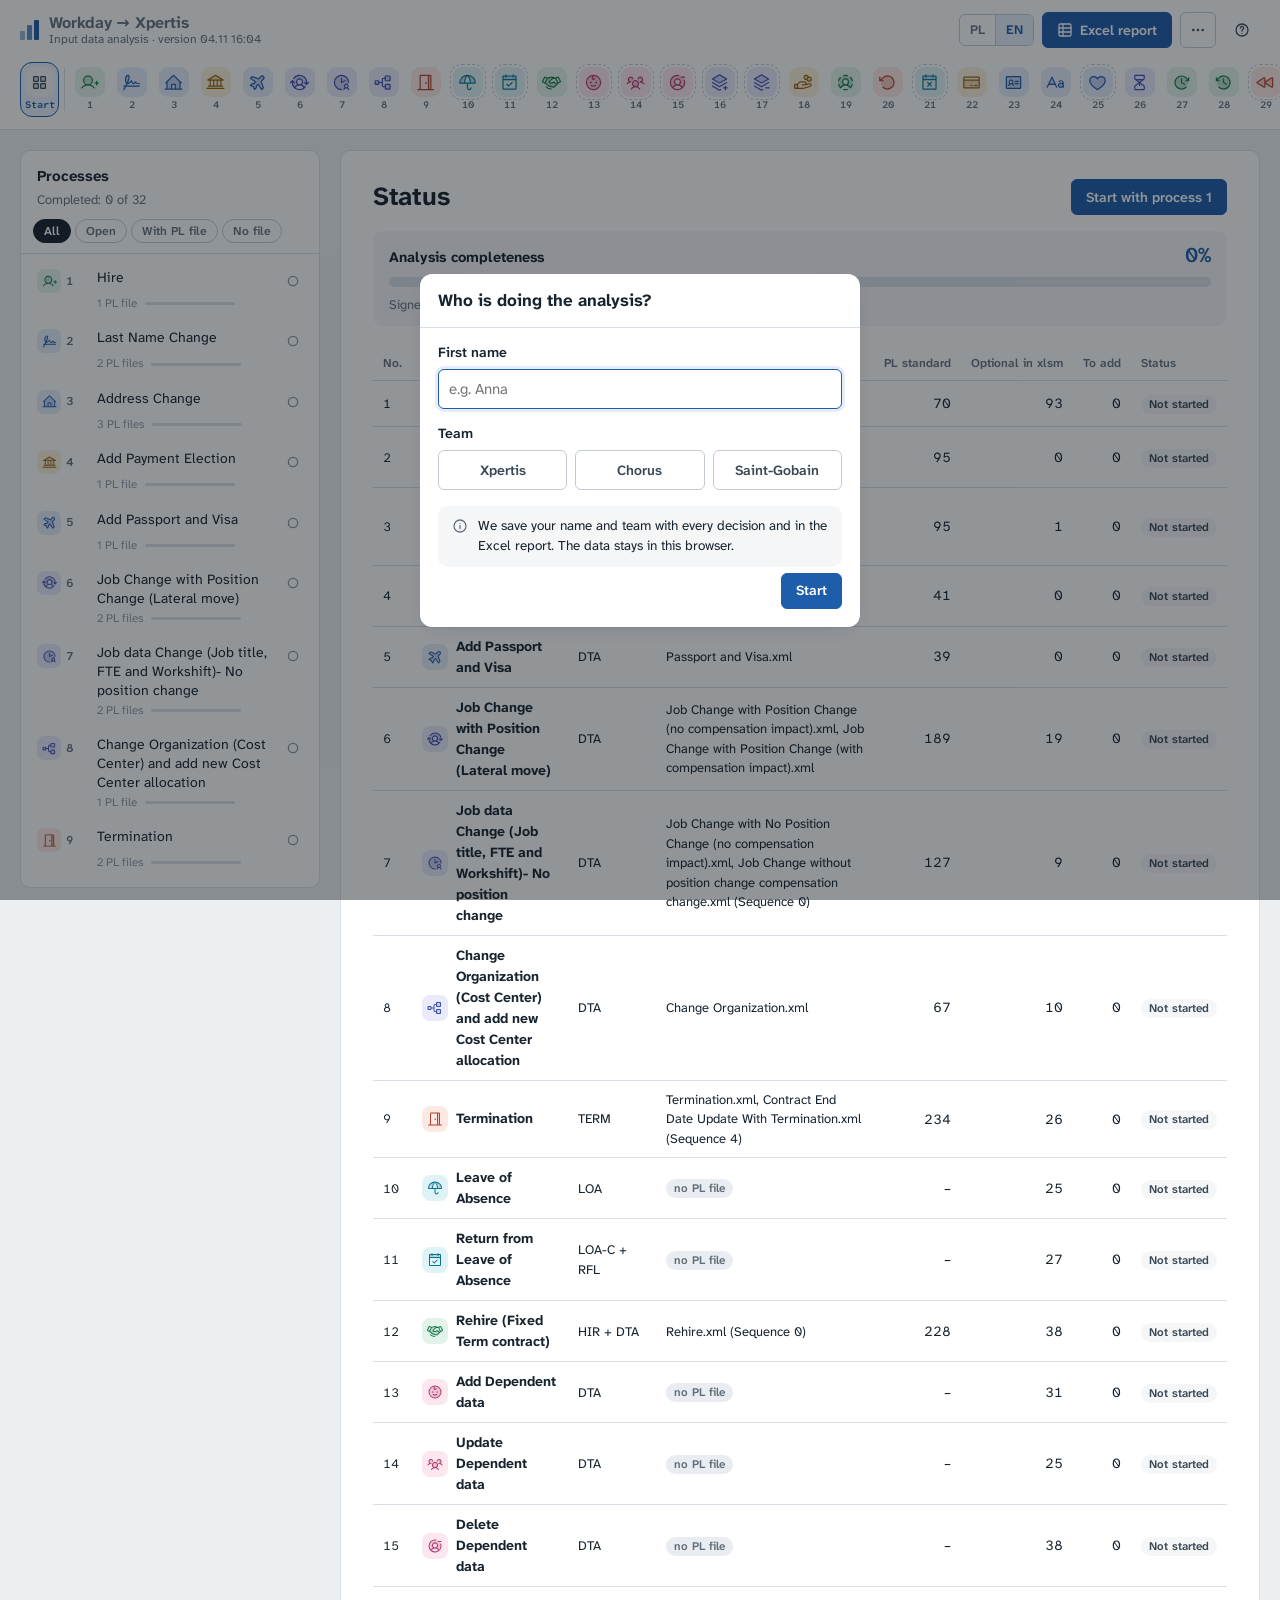
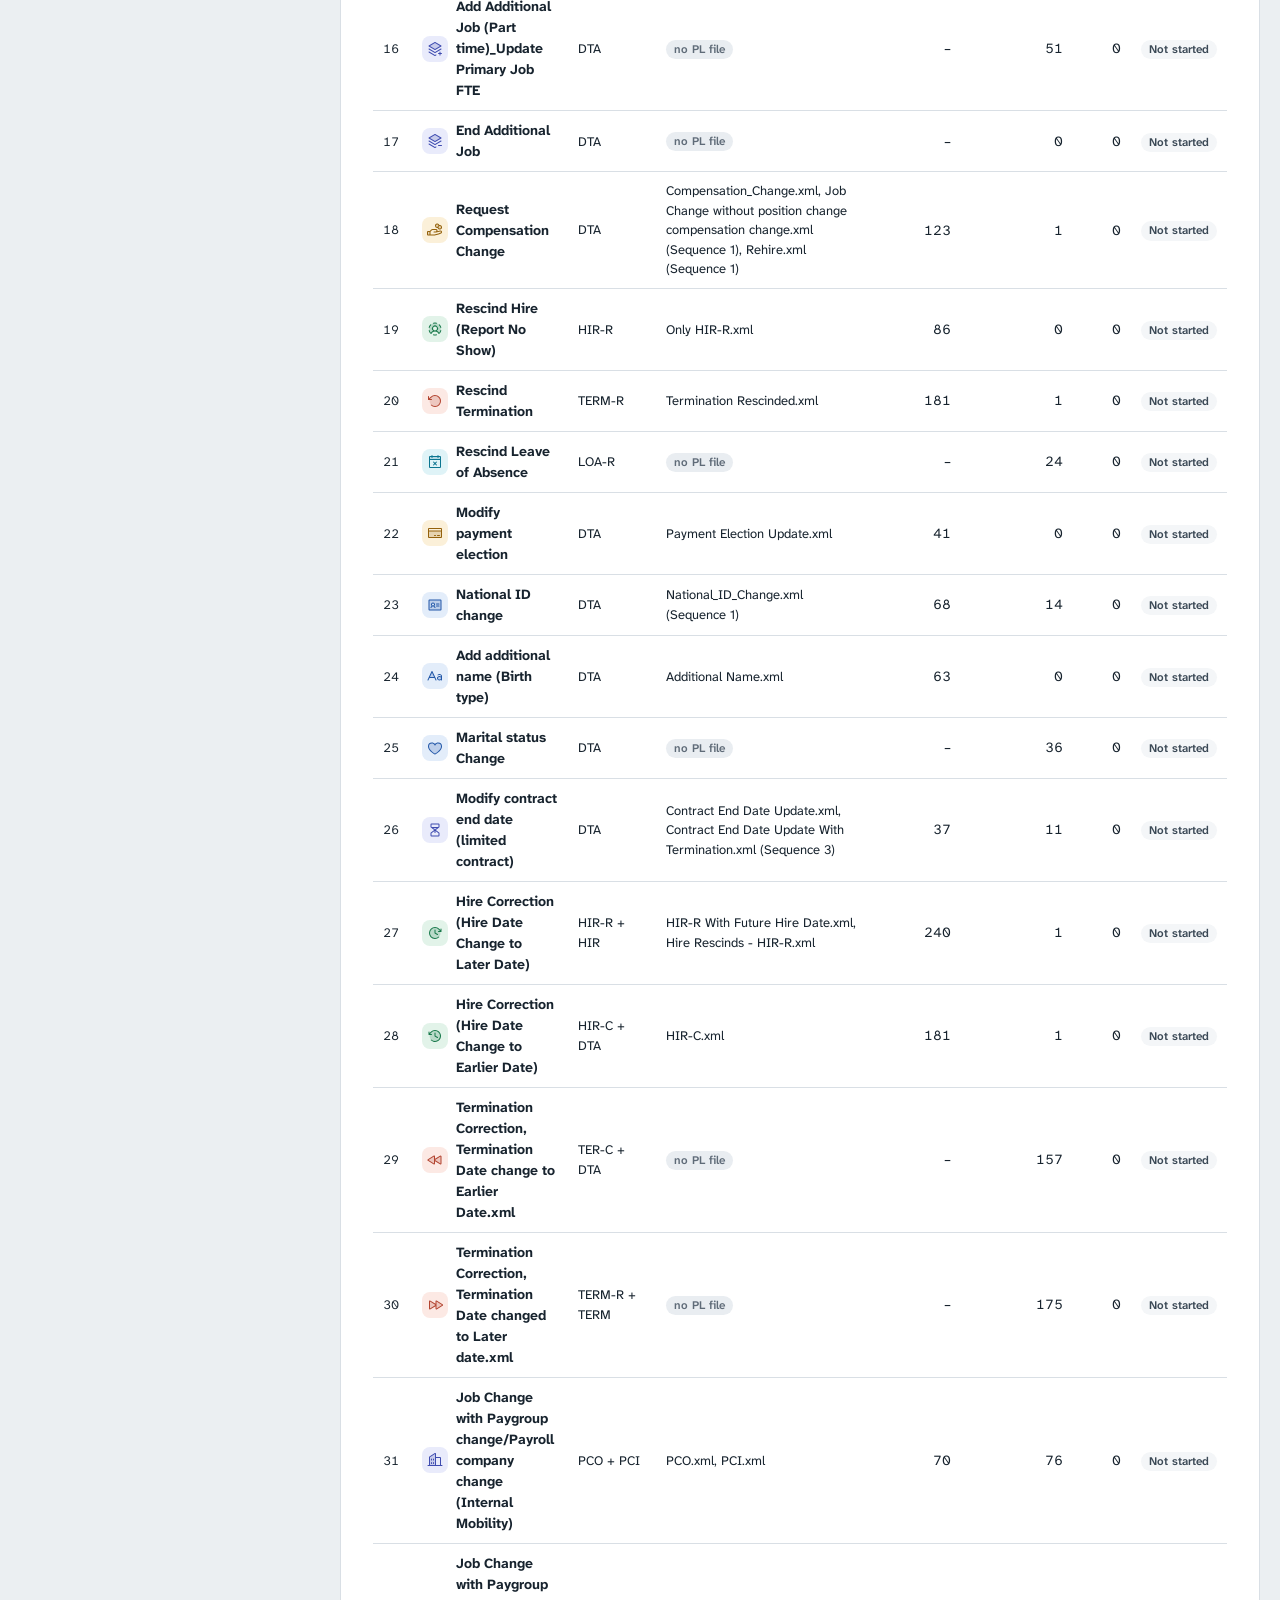
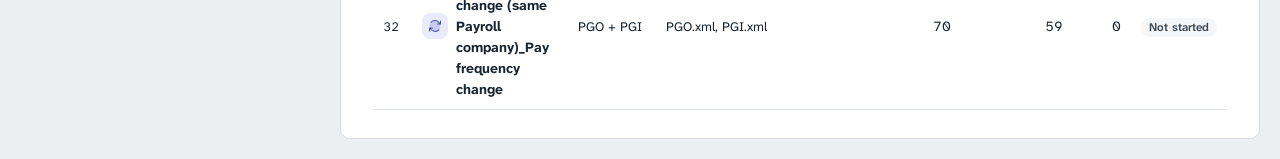
==== commit 0b0a1a28: "Wersja wieloosobowa: wspólna baza decyzji przez api.php Aplikacja wykrywa api.php obok siebie, prosi" ====
--- a/index.html
+++ b/index.html
@@ -335,6 +335,17 @@
 @media (max-width:860px){.btn.user .t{display:none}}
 .whobox .err:empty{display:none}
 
+/* wspólna baza */
+.btn.sync{padding:0 10px;color:var(--ink2);font-weight:600}
+.btn.sync .dot{width:8px;height:8px;border-radius:50%;background:var(--faint);flex:none}
+.btn.sync.s-ok .dot{background:var(--need)}
+.btn.sync.s-busy .dot,.btn.sync.s-pending .dot{background:#C7861A}
+.btn.sync.s-err .dot,.btn.sync.s-auth .dot,.btn.sync.s-config .dot{background:#B2432F}
+.btn.sync.s-err,.btn.sync.s-auth,.btn.sync.s-config{color:#B2432F}
+.whobox .kl{margin-top:14px}
+.whobox #who-key{width:100%;height:40px}
+@media (max-width:860px){.btn.sync .t{display:none}}
+
 </style>
 </head>
 <body>
@@ -345,12 +356,12 @@
 <div class="tip" id="tip" role="tooltip" hidden></div>
 <input type="file" id="file-in" accept=".json,application/json" hidden>
 <script type="application/json" id="data">{"dict":[{"s":"Additional_Information","u":"","f":"","d":"Contains custom/ calculated fields","sc":"Y","m":0,"c":"This section can be included by default even when no changes are detected if the configuration has been set up to do so.","pl":""},{"s":"Benefit_Earnings_and_Deductions","u":"","f":"","d":"Data Section currently out of scope","sc":"N","m":0,"c":"","pl":""},{"s":"Benefit_Elections","u":"","f":"","d":"Data Section currently out of scope","sc":"N","m":0,"c":"","pl":""},{"s":"Collective_Agreement","u":"","f":"","d":"","sc":"","m":0,"c":"This section can be included by default even when no changes are detected if the configuration has been set up to do so.","pl":""},{"s":"Collective_Agreement","u":"","f":"Start Date","d":"Effective date of the collective agreement assignment.","sc":"Y","m":0,"c":"","pl":"Data początku"},{"s":"Collective_Agreement","u":"","f":"End Date","d":"The end date of a collective agreement assignment.","sc":"Y","m":0,"c":"","pl":"Data końca"},{"s":"Collective_Agreement","u":"","f":"Position ID","d":"The Position ID of the collective agreement.","sc":"Y","m":0,"c":"","pl":"Identyfikator pozycji"},{"s":"Collective_Agreement","u":"","f":"Collective Agreement","d":"The name of the collective agreement.","sc":"Y","m":1,"c":"","pl":"Układ zbiorowy / regulamin"},{"s":"Collective_Agreement","u":"","f":"Collective Agreement Factor","d":"(RE) Repeating element for Collective Agreement Factors that are associated with a Collective Agreement. If the field attribute is enabled, sub-elements below will display inside the parent element, <Collective Agreement Factor>, in the XML. This field must be enabled to include the sub-elements. This field is not output for CSV. For CSV, the following repeating elements will be included: Order, Factor Label, Option.","sc":"Y","m":1,"c":"","pl":""},{"s":"Compensation","u":"","f":"","d":"","sc":"","m":0,"c":"This section can be included by default even when no changes are detected if the configuration has been set up to do so.","pl":""},{"s":"Compensation","u":"","f":"Position ID","d":"Unique ID for position","sc":"Y","m":0,"c":"","pl":"Identyfikator pozycji"},{"s":"Compensation","u":"","f":"Position End Date","d":"","sc":"Y","m":0,"c":"","pl":"Data końca pozycji"},{"s":"Compensation","u":"","f":"Compensation Package","d":"","sc":"Y","m":1,"c":"","pl":"Pakiet wynagrodzenia"},{"s":"Compensation","u":"","f":"Compensation Grade","d":"Defines the amount of pay an employee may receive","sc":"Y","m":1,"c":"","pl":"Kategoria zaszeregowania"},{"s":"Compensation","u":"","f":"Compensation Grade Profile","d":"","sc":"Y","m":1,"c":"","pl":"Profil kategorii zaszeregowania"},{"s":"Compensation","u":"","f":"Compensation Step","d":"","sc":"","m":1,"c":"","pl":""},{"s":"Compensation","u":"","f":"Compensation Step Progression Start Date","d":"","sc":"","m":0,"c":"","pl":""},{"s":"Compensation","u":"","f":"Compensation Change Reason","d":"see doc CHORUS Business Processes Category reasons","sc":"Y","m":1,"c":"","pl":"Przyczyna zmiany wynagrodzenia"},{"s":"Compensation","u":"","f":"Compensation Summary Based on Compensation Grade","d":"The compensation summary is represented in the currency and frequency of the employee's compensation grade profile, or compensation grade if no compensation grade profile exists.","sc":"Y","m":0,"c":"","pl":""},{"s":"Compensation","u":"Compensation Summary in Annualized Frequency","f":"","d":"The compensation summary is represented in the currency of the employee's compensation grade profile, or compensation grade if no compensation grade profile exists and in annualized frequency.","sc":"","m":0,"c":"","pl":""},{"s":"Compensation","u":"Compensation Summary in Annualized Frequency","f":"Total Base Pay","d":"The base pay for a filled position or the base pay of the position that last occupied the open position. This is the sum of a position's compensation plan assignment amounts that are considered base pay.","sc":"Y","m":0,"c":"","pl":"Wynagrodzenie zasadnicze łącznie"},{"s":"Compensation","u":"Compensation Summary in Annualized Frequency","f":"Primary Compensation Basis","d":"The primary compensation basis for an position. This is the sum of an position's compensation amounts that are considered components of the position's primary compensation basis.","sc":"","m":0,"c":"","pl":"Podstawa wynagrodzenia"},{"s":"Compensation","u":"Compensation Summary in Annualized Frequency","f":"Configurable Compensation Basis","d":"(IA) The compensation basis configured in the Configurable Compensation Basis integration attribute.","sc":"","m":0,"c":"","pl":""},{"s":"Compensation","u":"Compensation Summary in Annualized Frequency","f":"Currency","d":"","sc":"Y","m":1,"c":"","pl":"Waluta"},{"s":"Compensation","u":"Compensation Summary in Annualized Frequency","f":"Frequency","d":"","sc":"Y","m":1,"c":"","pl":"Częstotliwość"},{"s":"Compensation","u":"Compensation Summary in Pay Group Frequency","f":"","d":"The compensation summary is represented in the currency and frequency of the pay group if employee is salaried otherwise hourly amount is output.","sc":"","m":0,"c":"","pl":""},{"s":"Compensation","u":"Compensation Summary in Pay Group Frequency","f":"Total Base Pay","d":"The base pay for a filled position or the base pay of the position that last occupied the open position. This is the sum of a position's compensation plan assignment amounts that are considered base pay.","sc":"Y","m":0,"c":"","pl":"Wynagrodzenie zasadnicze łącznie"},{"s":"Compensation","u":"Compensation Summary in Pay Group Frequency","f":"Primary Compensation Basis","d":"The primary compensation basis for an position. This is the sum of an position's compensation amounts that are considered components of the position's primary compensation basis.","sc":"","m":0,"c":"","pl":"Podstawa wynagrodzenia"},{"s":"Compensation","u":"Compensation Summary in Pay Group Frequency","f":"Configurable Compensation Basis","d":"(IA) The compensation basis configured in the Configurable Compensation Basis integration attribute.","sc":"","m":0,"c":"","pl":""},{"s":"Compensation","u":"Compensation Summary in Pay Group Frequency","f":"Currency","d":"","sc":"Y","m":1,"c":"","pl":"Waluta"},{"s":"Compensation","u":"Compensation Summary in Pay Group Frequency","f":"Frequency","d":"","sc":"Y","m":1,"c":"","pl":"Częstotliwość"},{"s":"Compensation_Earnings_and_Deductions","u":"","f":"","d":"","sc":"","m":0,"c":"Codes are mapped though Task : Maintain External Payroll Earnings.\nThis section can be included by default even when no changes are detected if the configuration has been set up to do so.","pl":""},{"s":"Compensation_Earnings_and_Deductions","u":"","f":"","d":"","sc":"","m":0,"c":"","pl":""},{"s":"Compensation_Earnings_and_Deductions","u":"","f":"Position ID","d":"Position ID for which the Earning or Deduction is applicable. If the external earning or deduction code is not position-based, then the Position ID will not appear. However, if the external earning and deduction code is set up to be position-based, then the position ID will appear for the associating position.","sc":"","m":0,"c":"","pl":"Identyfikator pozycji"},{"s":"Compensation_Earnings_and_Deductions","u":"","f":"External Payroll Code Name","d":"The name of the external Earning or Deduction (Name on Maintain External Payroll Earnings/Deductions)","sc":"","m":0,"c":"","pl":"Nazwa składnika płacowego"},{"s":"Compensation_Earnings_and_Deductions","u":"","f":"External Code","d":"The external earning or deduction code (External Code on Maintain External Payroll Earnings/Deductions)","sc":"","m":0,"c":"","pl":"Kod zewnętrzny składnika"},{"s":"Compensation_Earnings_and_Deductions","u":"","f":"External Payroll Code","d":"The external earning or deduction code (External Payroll Code on Maintain External Payroll Earnings/Deductions)","sc":"","m":0,"c":"","pl":"Kod płacowy składnika"},{"s":"Compensation_Earnings_and_Deductions","u":"","f":"Position Based","d":"Position Based","sc":"","m":0,"c":"","pl":"Zależny od pozycji"},{"s":"Compensation_Earnings_and_Deductions","u":"","f":"Earning or Deduction","d":"This field indicates if the associated amount or percentage in this section is an earning or deduction. “E” indicates earnings and “D” indicates deductions.","sc":"","m":0,"c":"","pl":"Przychód czy potrącenie"},{"s":"Compensation_Earnings_and_Deductions","u":"","f":"Amount","d":"The amount being earned or deducted","sc":"","m":0,"c":"","pl":"Kwota"},{"s":"Compensation_Earnings_and_Deductions","u":"","f":"Non Prorated Amount","d":"The non prorated amount being earned or deducted","sc":"","m":0,"c":"","pl":"Kwota bez proporcji"},{"s":"Compensation_Earnings_and_Deductions","u":"","f":"Frequency","d":"The frequency used by the earning/deduction","sc":"","m":1,"c":"","pl":"Częstotliwość"},{"s":"Compensation_Earnings_and_Deductions","u":"","f":"Currency","d":"The currency used for the earning/deduction","sc":"","m":1,"c":"","pl":"Waluta"},{"s":"Compensation_Earnings_and_Deductions","u":"Compensation Element","f":"","d":"","sc":"","m":0,"c":"","pl":""},{"s":"Compensation_Earnings_and_Deductions","u":"Compensation Element","f":"ID","d":"","sc":"","m":0,"c":"","pl":"Identyfikator"},{"s":"Compensation_Earnings_and_Deductions","u":"Compensation Element","f":"Name","d":"","sc":"","m":0,"c":"","pl":"Nazwa"},{"s":"Compensation_Earnings_and_Deductions","u":"Compensation Element","f":"Mapped Value","d":"","sc":"","m":0,"c":"","pl":"Wartość zmapowana (kod dla płac)"},{"s":"Compensation_One_Time_Payment","u":"","f":"","d":"","sc":"","m":0,"c":"Codes are mapped though Task : Maintain External Payroll Earnings","pl":""},{"s":"Compensation_One_Time_Payment","u":"","f":"Position ID","d":"Position ID for which the Earning or Deduction is applicable. If the external earning or deduction code is not position-based, then the Position ID will not appear. However, if the external earning and deduction code is set up to be position-based, then the position ID will appear for the associated position.","sc":"Y","m":0,"c":"","pl":"Identyfikator pozycji"},{"s":"Compensation_One_Time_Payment","u":"","f":"One Time Payment ID","d":"Compensation or Payroll Input WID for which the Earning and Deduction is applicable for.","sc":"Y","m":0,"c":"","pl":""},{"s":"Compensation_One_Time_Payment","u":"","f":"External Payroll Code Name","d":"The name of the external Earning or Deduction (Name on Maintain External Payroll Earnings/Deductions)","sc":"Y","m":0,"c":"","pl":"Nazwa składnika płacowego"},{"s":"Compensation_One_Time_Payment","u":"","f":"External Code","d":"The external earning or deduction code (External Code on Maintain External Payroll Earnings/Deductions)","sc":"Y","m":0,"c":"","pl":"Kod zewnętrzny składnika"},{"s":"Compensation_One_Time_Payment","u":"","f":"External Payroll Code","d":"The external earning or deduction code (External Payroll Code on Maintain External Payroll Earnings/Deductions)","sc":"Y","m":0,"c":"","pl":"Kod płacowy składnika"},{"s":"Compensation_One_Time_Payment","u":"","f":"Earning or Deduction","d":"This field indicates if the associated amount or percentage in this section is an earning or deduction. “E” indicates earnings and “D” indicates deductions.","sc":"Y","m":0,"c":"","pl":"Przychód czy potrącenie"},{"s":"Compensation_One_Time_Payment","u":"","f":"Coverage Start Date","d":"","sc":"?","m":0,"c":"","pl":""},{"s":"Compensation_One_Time_Payment","u":"","f":"Coverage End Date","d":"","sc":"?","m":0,"c":"","pl":""},{"s":"Compensation_One_Time_Payment","u":"","f":"Amount","d":"The amount being earned or deducted","sc":"Y","m":0,"c":"","pl":"Kwota"},{"s":"Compensation_One_Time_Payment","u":"","f":"Currency","d":"","sc":"Y","m":1,"c":"","pl":"Waluta"},{"s":"Compensation_One_Time_Payment","u":"","f":"Reason","d":"","sc":"?","m":0,"c":"","pl":""},{"s":"Compensation_One_Time_Payment","u":"","f":"Worktag","d":"","sc":"","m":0,"c":"","pl":""},{"s":"Compensation_One_Time_Payment","u":"","f":"Payment Date","d":"","sc":"","m":0,"c":"","pl":""},{"s":"Compensation_One_Time_Payment","u":"","f":"Clawback Date","d":"The compensation one-time payment clawback date.","sc":"?","m":0,"c":"","pl":""},{"s":"Compensation_Plans","u":"","f":"","d":"","sc":"","m":0,"c":"Used when end date and start date needed for compensation. Linked field mapped for codes : Compensation plan (in PECI).This section can be included by default even when no changes are detected if the configuration has been set up to do so.","pl":""},{"s":"Compensation_Plans","u":"","f":"Position ID","d":"","sc":"Y","m":0,"c":"","pl":"Identyfikator pozycji"},{"s":"Compensation_Plans","u":"","f":"Position End Date","d":"","sc":"Y","m":0,"c":"","pl":"Data końca pozycji"},{"s":"Compensation_Plans","u":"Allowance Plans Data Section","f":"","d":"","sc":"","m":0,"c":"","pl":""},{"s":"Compensation_Plans","u":"Allowance Plans Data Section","f":"","d":"","sc":"","m":0,"c":"","pl":""},{"s":"Compensation_Plans","u":"Allowance Plans Data Section","f":"Compensation Plan","d":"(IM) The compensation plan assigned to the allowance plan assignment. You can map this field using the “Compensation Plan” Integration Map.","sc":"Y","m":1,"c":"","pl":"Plan wynagrodzenia"},{"s":"Compensation_Plans","u":"Allowance Plans Data Section","f":"Percentage","d":"The percent from the allowance plan assignment.","sc":"","m":0,"c":"","pl":"Procent"},{"s":"Compensation_Plans","u":"Allowance Plans Data Section","f":"Unit","d":"(IM) The compensation plan unit assigned to the allowance plan assignment. You can map this field using the “Compensation Plan Unit” Integration Map.","sc":"","m":1,"c":"","pl":""},{"s":"Compensation_Plans","u":"Allowance Plans Data Section","f":"Number of Units","d":"The number of units associated with the allowance plan.","sc":"","m":0,"c":"","pl":""},{"s":"Compensation_Plans","u":"Allowance Plans Data Section","f":"Per Unit Amount","d":"The per unit amount associated with the allowance plan.","sc":"","m":0,"c":"","pl":""},{"s":"Compensation_Plans","u":"Allowance Plans Data Section","f":"Amount","d":"The amount from the allowance plan assignment. This is a Decimal type field.","sc":"Y","m":0,"c":"","pl":"Kwota"},{"s":"Compensation_Plans","u":"Allowance Plans Data Section","f":"Prorated Amount","d":"The prorated amount associated with the allowance plan, if applicable.","sc":"Y","m":0,"c":"","pl":"Kwota proporcjonalna"},{"s":"Compensation_Plans","u":"Allowance Plans Data Section","f":"Currency","d":"(IM) The currency type for all monetary amounts in the output file. You can map this field using the “Currency” Integration Map.","sc":"Y","m":1,"c":"","pl":"Waluta"},{"s":"Compensation_Plans","u":"Allowance Plans Data Section","f":"Frequency","d":"(IM) The frequency in which the amounts or percentages above should be paid or deducted. You can map this field using the “Frequency” Integration Map.","sc":"Y","m":1,"c":"","pl":"Częstotliwość"},{"s":"Compensation_Plans","u":"Allowance Plans Data Section","f":"Apply FTE","d":"This is a boolean type field that returns true (1) or false (0) if the allowance plan is configured to apply FTE.","sc":"Y","m":0,"c":"","pl":"Proporcjonalnie do etatu"},{"s":"Compensation_Plans","u":"Allowance Plans Data Section","f":"Use Assigned Value in 100 Percent Calculations","d":"This is a boolean type field that returns true (1) or false (0) if the allowance plan is configured to use assigned value in 100% calculations.","sc":"N","m":0,"c":"","pl":""},{"s":"Compensation_Plans","u":"Allowance Plans Data Section","f":"Start Date","d":"The effective start date of allowance plan assignment.","sc":"Y","m":0,"c":"","pl":"Data początku"},{"s":"Compensation_Plans","u":"Allowance Plans Data Section","f":"End Date","d":"The actual end date or the plan end date of the allowance plan assignment.","sc":"Y","m":0,"c":"","pl":"Data końca"},{"s":"Compensation_Plans","u":"Allowance Plans Data Section","f":"Expected End Date","d":"The expected end date of the allowance plan assignment.","sc":"Y","m":0,"c":"","pl":""},{"s":"Compensation_Plans","u":"Allowance Plans Data Section","f":"Compensation Element","d":"","sc":"Y","m":1,"c":"","pl":"Składnik wynagrodzenia"},{"s":"Compensation_Plans","u":"Period Salary Plans Data Section","f":"","d":"","sc":"","m":0,"c":"","pl":""},{"s":"Compensation_Plans","u":"Period Salary Plans Data Section","f":"","d":"","sc":"","m":0,"c":"","pl":""},{"s":"Compensation_Plans","u":"Period Salary Plans Data Section","f":"Compensation Plan","d":"(IM) The compensation plan assigned to the period salary assignment. You can map this field using the “Compensation Plan” Integration Map.","sc":"Y","m":1,"c":"","pl":"Plan wynagrodzenia"},{"s":"Compensation_Plans","u":"Period Salary Plans Data Section","f":"Amount","d":"The amount from the period salary plan assignment. This is a Decimal type field.","sc":"Y","m":0,"c":"","pl":"Kwota"},{"s":"Compensation_Plans","u":"Period Salary Plans Data Section","f":"Currency","d":"(IM) The currency type for all monetary amounts in the output file. You can map this field using the “Currency” Integration Map.","sc":"Y","m":1,"c":"","pl":"Waluta"},{"s":"Compensation_Plans","u":"Period Salary Plans Data Section","f":"Frequency","d":"(IM) The frequency in which the amounts or percentages above should be paid or deducted. You can map this field using the “Frequency” Integration Map.","sc":"Y","m":1,"c":"","pl":"Częstotliwość"},{"s":"Compensation_Plans","u":"Period Salary Plans Data Section","f":"Annualization Factor","d":"The annualization factor of the frequency per year. (i.e. yearly =1, monthly = 12)","sc":"Y","m":0,"c":"","pl":"Współczynnik roczny"},{"s":"Compensation_Plans","u":"Period Salary Plans Data Section","f":"Period Multiplier","d":"The compensation period multiplier from the period salary plan definition.","sc":"Y","m":0,"c":"","pl":"Mnożnik okresu"},{"s":"Compensation_Plans","u":"Period Salary Plans Data Section","f":"Start Date","d":"The effective start date of period salary assignment.","sc":"Y","m":0,"c":"","pl":"Data początku"},{"s":"Compensation_Plans","u":"Period Salary Plans Data Section","f":"End Date","d":"The actual end date or the plan end date of the period salary assignment.","sc":"Y","m":0,"c":"","pl":"Data końca"},{"s":"Compensation_Plans","u":"Period Salary Plans Data Section","f":"Compensation Element","d":"","sc":"Y","m":1,"c":"","pl":"Składnik wynagrodzenia"},{"s":"Compensation_Plans","u":"Unit Salary Plans Data Section","f":"","d":"","sc":"","m":0,"c":"","pl":""},{"s":"Compensation_Plans","u":"Unit Salary Plans Data Section","f":"","d":"","sc":"","m":0,"c":"","pl":""},{"s":"Compensation_Plans","u":"Unit Salary Plans Data Section","f":"Compensation Plan","d":"(IM) The compensation plan assigned to the period salary assignment. You can map this field using the “Compensation Plan” Integration Map.","sc":"Y","m":1,"c":"","pl":"Plan wynagrodzenia"},{"s":"Compensation_Plans","u":"Unit Salary Plans Data Section","f":"Unit","d":"(IM) The compensation plan unit assigned to the unit salary assignment. You can map this field using the “Compensation Plan Unit” Integration Map.","sc":"Y","m":1,"c":"","pl":""},{"s":"Compensation_Plans","u":"Unit Salary Plans Data Section","f":"Number of Units","d":"The number of units associated with the unit salary plan.","sc":"Y","m":0,"c":"","pl":""},{"s":"Compensation_Plans","u":"Unit Salary Plans Data Section","f":"Per Unit Amount","d":"The per unit amount associated with the unit salary plan.","sc":"Y","m":0,"c":"","pl":""},{"s":"Compensation_Plans","u":"Unit Salary Plans Data Section","f":"Amount","d":"The amount associated with the unit salary plan.","sc":"Y","m":0,"c":"","pl":"Kwota"},{"s":"Compensation_Plans","u":"Unit Salary Plans Data Section","f":"Prorated Amount","d":"The prorated amount associated with the unit salary plan, if applicable.","sc":"Y","m":0,"c":"","pl":"Kwota proporcjonalna"},{"s":"Compensation_Plans","u":"Unit Salary Plans Data Section","f":"Apply FTE","d":"This is a boolean type field that returns true (1) or false (0) if the unit salary plan is configured to apply FTE.","sc":"Y","m":0,"c":"","pl":"Proporcjonalnie do etatu"},{"s":"Compensation_Plans","u":"Unit Salary Plans Data Section","f":"Currency","d":"(IM) The currency type for all monetary amounts in the output file. You can map this field using the “Currency” Integration Map.","sc":"Y","m":1,"c":"","pl":"Waluta"},{"s":"Compensation_Plans","u":"Unit Salary Plans Data Section","f":"Frequency","d":"(IM) The frequency in which the amounts or percentages above should be paid or deducted. You can map this field using the “Frequency” Integration Map.","sc":"Y","m":1,"c":"","pl":"Częstotliwość"},{"s":"Compensation_Plans","u":"Unit Salary Plans Data Section","f":"Start Date","d":"The effective start date of unit salary plan assignment.","sc":"Y","m":0,"c":"","pl":"Data początku"},{"s":"Compensation_Plans","u":"Unit Salary Plans Data Section","f":"End Date","d":"The actual end date or the plan end date of the unit salary assignment.","sc":"Y","m":0,"c":"","pl":"Data końca"},{"s":"Compensation_Plans","u":"Unit Salary Plans Data Section","f":"Compensation Element","d":"","sc":"Y","m":1,"c":"","pl":"Składnik wynagrodzenia"},{"s":"Compensation_Plans","u":"Salary and Hourly Plans Data Section","f":"","d":"","sc":"Y","m":0,"c":"","pl":""},{"s":"Compensation_Plans","u":"Salary and Hourly Plans Data Section","f":"Compensation Plan","d":"(IM) The compensation plan assigned to the salary or hourly assignment. You can map this field using the “Compensation Plan” Integration Map.","sc":"Y","m":1,"c":"","pl":"Plan wynagrodzenia"},{"s":"Compensation_Plans","u":"Salary and Hourly Plans Data Section","f":"Amount","d":"The amount from the salary or hourly plan assignment. This is a Decimal type field.","sc":"Y","m":0,"c":"","pl":"Kwota"},{"s":"Compensation_Plans","u":"Salary and Hourly Plans Data Section","f":"Prorated Amount","d":"The prorated amount associated with the salary or hourly plan, if applicable.","sc":"Y","m":0,"c":"","pl":"Kwota proporcjonalna"},{"s":"Compensation_Plans","u":"Salary and Hourly Plans Data Section","f":"Apply FTE","d":"This is a boolean type field that returns true (1) or false (0) if the salary or hourly plan is configured to apply FTE.","sc":"Y","m":0,"c":"","pl":"Proporcjonalnie do etatu"},{"s":"Compensation_Plans","u":"Salary and Hourly Plans Data Section","f":"Use Assigned Value in 100 Percent Calculations","d":"This is a boolean type field that returns true (1) or false (0) if the salary or hourly plan is configured to use assigned value in 100% calculations.","sc":"N","m":0,"c":"","pl":""},{"s":"Compensation_Plans","u":"Salary and Hourly Plans Data Section","f":"Currency","d":"(IM) The currency type for all monetary amounts in the output file. You can map this field using the “Currency” Integration Map.","sc":"Y","m":1,"c":"","pl":"Waluta"},{"s":"Compensation_Plans","u":"Salary and Hourly Plans Data Section","f":"Frequency","d":"(IM) The frequency in which the amounts or percentages above should be paid or deducted. You can map this field using the “Frequency” Integration Map.","sc":"Y","m":1,"c":"","pl":"Częstotliwość"},{"s":"Compensation_Plans","u":"Salary and Hourly Plans Data Section","f":"Annualization Factor","d":"The annualization factor of the frequency per year. (i.e. yearly =1, monthly = 12)","sc":"Y","m":0,"c":"","pl":"Współczynnik roczny"},{"s":"Compensation_Plans","u":"Salary and Hourly Plans Data Section","f":"Start Date","d":"The effective start date of salary or hourly plan assignment.","sc":"Y","m":0,"c":"","pl":"Data początku"},{"s":"Compensation_Plans","u":"Salary and Hourly Plans Data Section","f":"End Date","d":"The actual end date or the plan end date of the salary or hourly assignment.","sc":"Y","m":0,"c":"","pl":"Data końca"},{"s":"Compensation_Plans","u":"Salary and Hourly Plans Data Section","f":"Expected End Date","d":"The expected end date of the salary or hourly assignment.","sc":"Y","m":0,"c":"","pl":""},{"s":"Compensation_Plans","u":"Salary and Hourly Plans Data Section","f":"Compensation Element","d":"","sc":"Y","m":1,"c":"","pl":"Składnik wynagrodzenia"},{"s":"Compensation_Plans","u":"Commission Plans Data Section","f":"","d":"","sc":"","m":0,"c":"","pl":""},{"s":"Compensation_Plans","u":"Commission Plans Data Section","f":"Compensation Plan","d":"(IM) The compensation plan assigned to the commission plan assignment. You can map this field using the “Compensation Plan” Integration Map.","sc":"","m":1,"c":"","pl":"Plan wynagrodzenia"},{"s":"Compensation_Plans","u":"Commission Plans Data Section","f":"Target Amount","d":"The target amount associated with the commission plan.","sc":"","m":0,"c":"","pl":""},{"s":"Compensation_Plans","u":"Commission Plans Data Section","f":"Currency","d":"(IM) The currency type for all monetary amounts in the output file. You can map this field using the “Currency” Integration Map.","sc":"","m":1,"c":"","pl":"Waluta"},{"s":"Compensation_Plans","u":"Commission Plans Data Section","f":"Frequency","d":"(IM) The frequency in which the amounts or percentages above should be paid or deducted. You can map this field using the “Frequency” Integration Map.","sc":"","m":1,"c":"","pl":"Częstotliwość"},{"s":"Compensation_Plans","u":"Commission Plans Data Section","f":"Draw Amount","d":"The draw amount associated with the commission plan.","sc":"","m":0,"c":"","pl":""},{"s":"Compensation_Plans","u":"Commission Plans Data Section","f":"Draw Frequency","d":"(IM) The draw frequency in which the amounts or percentages above should be paid or deducted. You can map this field using the “Frequency” Integration Map.","sc":"","m":0,"c":"","pl":""},{"s":"Compensation_Plans","u":"Commission Plans Data Section","f":"Draw Duration","d":"The draw duration associated with the commission plan. This is a text field.","sc":"","m":0,"c":"","pl":""},{"s":"Compensation_Plans","u":"Commission Plans Data Section","f":"Recoverable","d":"This is a boolean type field that returns true (1) or false (0) if the commission plan is configured as recoverable.","sc":"","m":0,"c":"","pl":""},{"s":"Compensation_Plans","u":"Commission Plans Data Section","f":"Start Date","d":"The effective start date of commission plan assignment.","sc":"","m":0,"c":"","pl":"Data początku"},{"s":"Compensation_Plans","u":"Commission Plans Data Section","f":"End Date","d":"The actual end date or the plan end date of the commission plan assignment.","sc":"","m":0,"c":"","pl":"Data końca"},{"s":"Compensation_Plans","u":"Commission Plans Data Section","f":"Compensation Element","d":"","sc":"","m":1,"c":"","pl":"Składnik wynagrodzenia"},{"s":"Compensation_Plans","u":"Bonus Plan Data Section","f":"","d":"","sc":"","m":0,"c":"","pl":""},{"s":"Compensation_Plans","u":"Bonus Plan Data Section","f":"Compensation Plan","d":"(IM) The compensation plan assigned to the bonus plan assignment. You can map this field using the “Compensation Plan” Integration Map.","sc":"","m":1,"c":"","pl":"Plan wynagrodzenia"},{"s":"Compensation_Plans","u":"Bonus Plan Data Section","f":"Amount","d":"The amount from the bonus plan assignment. This is a Decimal type field.","sc":"","m":0,"c":"","pl":"Kwota"},{"s":"Compensation_Plans","u":"Bonus Plan Data Section","f":"Prorated Amount","d":"The prorated amount associated with the bonus plan, if applicable.","sc":"","m":0,"c":"","pl":"Kwota proporcjonalna"},{"s":"Compensation_Plans","u":"Bonus Plan Data Section","f":"Percentage","d":"Percent from the Bonus plan assignment.","sc":"","m":0,"c":"","pl":"Procent"},{"s":"Compensation_Plans","u":"Bonus Plan Data Section","f":"Currency","d":"(IM) The currency type for all monetary amounts in the output file. You can map this field using the “Currency” Integration Map.","sc":"","m":1,"c":"","pl":"Waluta"},{"s":"Compensation_Plans","u":"Bonus Plan Data Section","f":"Frequency","d":"(IM) The frequency in which the amounts or percentages above should be paid or deducted. You can map this field using the “Frequency” Integration Map.","sc":"","m":1,"c":"","pl":"Częstotliwość"},{"s":"Compensation_Plans","u":"Bonus Plan Data Section","f":"Start Date","d":"The effective start date of bonus plan assignment.","sc":"","m":0,"c":"","pl":"Data początku"},{"s":"Compensation_Plans","u":"Bonus Plan Data Section","f":"End Date","d":"The actual end date or the plan end date of the bonus plan assignment.","sc":"","m":0,"c":"","pl":"Data końca"},{"s":"Compensation_Plans","u":"Bonus Plan Data Section","f":"Compensation Element","d":"","sc":"","m":1,"c":"","pl":"Składnik wynagrodzenia"},{"s":"Costing_Allocation","u":"","f":"","d":"","sc":"","m":0,"c":"","pl":""},{"s":"Costing_Allocation","u":"","f":"Order","d":"","sc":"Y","m":0,"c":"","pl":"Kolejność"},{"s":"Costing_Allocation","u":"","f":"Level","d":"","sc":"Y","m":0,"c":"","pl":"Poziom"},{"s":"Costing_Allocation","u":"","f":"Position ID","d":"Unique ID for position","sc":"Y","m":0,"c":"","pl":"Identyfikator pozycji"},{"s":"Costing_Allocation","u":"","f":"Allocation Percentage","d":"Distribution percentage","sc":"Y","m":0,"c":"","pl":"Udział alokacji kosztów"},{"s":"Costing_Allocation","u":"Costing Worktag","f":"","d":"","sc":"","m":0,"c":"","pl":""},{"s":"Costing_Allocation","u":"Costing Worktag","f":"Worktag Dimension","d":"Value is Cost Center","sc":"Y","m":0,"c":"","pl":""},{"s":"Costing_Allocation","u":"Costing Worktag","f":"Worktag Code","d":"Cost center code","sc":"Y","m":0,"c":"","pl":"Kod obiektu kosztowego"},{"s":"Costing_Allocation","u":"Costing Worktag","f":"Worktag Name","d":"Cost center name","sc":"Y","m":0,"c":"","pl":"Nazwa obiektu kosztowego"},{"s":"Costing_Allocation","u":"","f":"Allocation Start Date","d":"","sc":"Y","m":0,"c":"","pl":"Początek alokacji kosztów"},{"s":"Costing_Allocation","u":"","f":"Allocation End Date","d":"","sc":"Y","m":0,"c":"","pl":""},{"s":"Effective_Change","u":"","f":"","d":"","sc":"","m":0,"c":"","pl":""},{"s":"Effective_Change","u":"","f":"Derived Event Code","d":"","sc":"Y","m":0,"c":"","pl":"Kod zdarzenia"},{"s":"Effective_Change","u":"","f":"Effective Moment","d":"","sc":"Y","m":0,"c":"","pl":"Moment skuteczności zmiany"},{"s":"Effective_Change","u":"","f":"Entry Moment","d":"","sc":"Y","m":0,"c":"","pl":"Moment wprowadzenia w Workday"},{"s":"Education","u":"","f":"","d":"","sc":"","m":0,"c":"","pl":""},{"s":"Education","u":"","f":"Education ID","d":"Education Reference ID.","sc":"Y","m":0,"c":"","pl":"Identyfikator wykształcenia"},{"s":"Education","u":"","f":"Country","d":"School Country.","sc":"Y","m":0,"c":"","pl":"Kraj"},{"s":"Education","u":"","f":"School","d":"School Name.","sc":"Y","m":0,"c":"","pl":"Szkoła / uczelnia"},{"s":"Education","u":"","f":"School Type","d":"Type of the School.","sc":"Y","m":1,"c":"","pl":""},{"s":"Education","u":"","f":"Degree","d":"Degree Received.","sc":"Y","m":1,"c":"","pl":"Stopień / tytuł"},{"s":"Education","u":"","f":"Degree Received","d":"Boolean to indicate whether Degree completed or not.","sc":"Y","m":0,"c":"","pl":""},{"s":"Education","u":"","f":"Year Degree Received","d":"Year Degree Received.","sc":"Y","m":0,"c":"","pl":"Rok uzyskania dyplomu"},{"s":"Education","u":"","f":"Field of Study","d":"Field of Study.","sc":"Y","m":1,"c":"","pl":""},{"s":"Education","u":"","f":"Location","d":"Location of the School.","sc":"Y","m":0,"c":"","pl":""},{"s":"Education","u":"","f":"First Year Attended","d":"First Year of the Degree.","sc":"Y","m":0,"c":"","pl":""},{"s":"Education","u":"","f":"Last Year Attended","d":"Last Year of the Degree.","sc":"Y","m":0,"c":"","pl":""},{"s":"Education","u":"","f":"Grade Average","d":"Grade Average.","sc":"Y","m":0,"c":"","pl":""},{"s":"Education","u":"","f":"Is Highest Level of Education","d":"Boolean to indicate if this is Worker's Highest Level of Education.","sc":"Y","m":0,"c":"","pl":""},{"s":"Employee_Contract","u":"","f":"","d":"","sc":"","m":0,"c":"This section can be included by default even when no changes are detected if the configuration has been set up to do so.","pl":""},{"s":"Employee_Contract","u":"","f":"Contract ID","d":"","sc":"Y","m":0,"c":"","pl":"Identyfikator umowy"},{"s":"Employee_Contract","u":"","f":"Contract Type","d":"","sc":"Y","m":1,"c":"","pl":"Rodzaj umowy"},{"s":"Employee_Contract","u":"","f":"Position ID","d":"","sc":"Y","m":0,"c":"","pl":"Identyfikator pozycji"},{"s":"Employee_Contract","u":"","f":"Start Date","d":"Contract Start Date. This is a Date type field.","sc":"Y","m":0,"c":"","pl":"Data początku"},{"s":"Employee_Contract","u":"","f":"End Date","d":"Contract End Date. This is a Date type field.","sc":"Y","m":0,"c":"","pl":"Data końca"},{"s":"Employee_Contract","u":"","f":"Contract Status","d":"","sc":"Y","m":1,"c":"","pl":"Status umowy"},{"s":"Employee_Contract","u":"","f":"Description","d":"Contact Description entered when defining a new contract for employee.","sc":"Y","m":0,"c":"","pl":""},{"s":"Employee_Contract","u":"Contract Reason","f":"","d":"","sc":"","m":0,"c":"","pl":""},{"s":"Employee_Contract","u":"Contract Reason","f":"Reason","d":"Contract Reason entered when defining or editing a contract for an employee.","sc":"N","m":0,"c":"","pl":""},{"s":"Employee_Contract","u":"","f":"Collective Agreement","d":"The collective agreement(s) that apply to the contract.","sc":"N","m":0,"c":"","pl":"Układ zbiorowy / regulamin"},{"s":"Employee_Contract","u":"","f":"Minimum Weekly Hours","d":"","sc":"N","m":0,"c":"","pl":"Minimalne godziny tygodniowo"},{"s":"Employee_Contract","u":"","f":"Maximum Weekly Hours","d":"","sc":"N","m":0,"c":"","pl":"Maksymalne godziny tygodniowo"},{"s":"Employee_Contract","u":"","f":"Date Employee Signed","d":"","sc":"Y","m":0,"c":"","pl":""},{"s":"Employee_Contract","u":"","f":"Date Employer Signed","d":"","sc":"Y","m":0,"c":"","pl":""},{"s":"Leave_of_Absence","u":"","f":"","d":"","sc":"","m":0,"c":"","pl":""},{"s":"Leave_of_Absence","u":"","f":"Position ID","d":"","sc":"Y","m":0,"c":"","pl":"Identyfikator pozycji"},{"s":"Leave_of_Absence","u":"","f":"Leave Start Date","d":"","sc":"Y","m":0,"c":"","pl":"Początek nieobecności"},{"s":"Leave_of_Absence","u":"","f":"Leave End Date","d":"","sc":"Y","m":0,"c":"","pl":"Koniec nieobecności"},{"s":"Leave_of_Absence","u":"","f":"Estimated Leave End Date","d":"","sc":"Y","m":0,"c":"","pl":"Przewidywany koniec nieobecności"},{"s":"Leave_of_Absence","u":"","f":"First Day of Work","d":"","sc":"Y","m":0,"c":"","pl":"Pierwszy dzień pracy"},{"s":"Leave_of_Absence","u":"","f":"Leave Last Day of Work","d":"","sc":"Y","m":0,"c":"","pl":"Ostatni dzień pracy przed nieobecnością"},{"s":"Leave_of_Absence","u":"","f":"Leave of Absence Type","d":"","sc":"Y","m":1,"c":"","pl":"Rodzaj nieobecności"},{"s":"Leave_of_Absence","u":"","f":"Benefits Effect","d":"","sc":"N","m":0,"c":"","pl":""},{"s":"Leave_of_Absence","u":"","f":"Payroll Effect","d":"","sc":"N","m":0,"c":"","pl":""},{"s":"Leave_of_Absence","u":"","f":"Paid Time Off Accrual Effect","d":"","sc":"N","m":0,"c":"","pl":""},{"s":"Leave_of_Absence","u":"","f":"Continuous Service Accrual Effect","d":"","sc":"N","m":0,"c":"","pl":""},{"s":"Leave_of_Absence","u":"","f":"Stock Vesting Effect","d":"","sc":"N","m":0,"c":"","pl":""},{"s":"Leave_of_Absence","u":"","f":"Leave Reason","d":"","sc":"N","m":0,"c":"","pl":""},{"s":"Leave_of_Absence","u":"","f":"Last Date for Which Paid","d":"Date type. Last date for which paid.","sc":"N","m":0,"c":"","pl":""},{"s":"Leave_of_Absence","u":"","f":"Expected Due Date","d":"Date type. Expected due date.","sc":"N","m":0,"c":"","pl":""},{"s":"Leave_of_Absence","u":"","f":"Child Birth Date","d":"Date type. Child's birth date.","sc":"N","m":0,"c":"","pl":""},{"s":"Leave_of_Absence","u":"","f":"Stillbirth or Baby Deceased","d":"Boolean type. Indicates a stilbirth or baby deceased.","sc":"N","m":0,"c":"","pl":""},{"s":"Leave_of_Absence","u":"","f":"Date Baby Arrived Home From Hospital","d":"Date type. Date baby arrived home from the hospital.","sc":"N","m":0,"c":"","pl":""},{"s":"Leave_of_Absence","u":"","f":"Adoption Placement Date","d":"Date type. Adoption placement date.","sc":"N","m":0,"c":"","pl":""},{"s":"Leave_of_Absence","u":"","f":"Adoption Notification Date","d":"Date type. Adoption notification date.","sc":"N","m":0,"c":"","pl":""},{"s":"Leave_of_Absence","u":"","f":"Date Child Entered Country","d":"Date type. Date for which the child entered the country.","sc":"N","m":0,"c":"","pl":""},{"s":"Leave_of_Absence","u":"","f":"Multiple Child Indicator","d":"Boolean type. Indicates whether or not the individual has multiple children.","sc":"N","m":0,"c":"","pl":""},{"s":"Leave_of_Absence","u":"","f":"Number of Babies or Adopted Children","d":"Numeric type. Number of previous births.","sc":"N","m":0,"c":"","pl":"Liczba dzieci (urodzonych / przysposobionych)"},{"s":"Leave_of_Absence","u":"","f":"Number of Previous Births","d":"Numeric type. Number of previous births.","sc":"N","m":0,"c":"","pl":"Liczba wcześniejszych porodów"},{"s":"Leave_of_Absence","u":"","f":"Number of Previous Maternity Leaves","d":"Numeric type. Number of previous maternity leaves.","sc":"N","m":0,"c":"","pl":"Liczba wcześniejszych urlopów macierzyńskich"},{"s":"Leave_of_Absence","u":"","f":"Number of Child Dependents","d":"Numeric type. Number of child dependents.","sc":"N","m":0,"c":"","pl":"Liczba dzieci na utrzymaniu"},{"s":"Leave_of_Absence","u":"","f":"Single Parent Indicator","d":"Boolean type. Indicates a single parent.","sc":"N","m":0,"c":"","pl":""},{"s":"Leave_of_Absence","u":"","f":"Age of Dependent","d":"Decimal type. Age of dependent.","sc":"N","m":0,"c":"","pl":"Wiek członka rodziny"},{"s":"Leave_of_Absence","u":"","f":"Work Related","d":"Boolean type. Whether or not the leave is work related.","sc":"N","m":0,"c":"","pl":""},{"s":"Leave_of_Absence","u":"","f":"Stop Payment Date","d":"This is a Date type field. Date when paid leave ends.","sc":"N","m":0,"c":"","pl":""},{"s":"Leave_of_Absence","u":"","f":"Social Security Disability Code","d":"This is a Text type field. This represents the IMSS Folio Code.","sc":"N","m":0,"c":"","pl":""},{"s":"Leave_of_Absence","u":"","f":"Location During Leave","d":"This is a Text type field. Location for a worker on leave at another academic institution.","sc":"N","m":0,"c":"","pl":""},{"s":"Leave_of_Absence","u":"","f":"Caesarean Section Birth","d":"This is a Boolean type field. Indicates Caesarean Section Birth.","sc":"N","m":0,"c":"","pl":""},{"s":"Leave_of_Absence","u":"","f":"Leave Percentage","d":"This is a Numerical type field. Used to record the percentage of working time for which the employee is on leave. Used when a worker is on partial leave.","sc":"N","m":0,"c":"","pl":""},{"s":"Leave_of_Absence","u":"","f":"Week of Confinement","d":"This is a Date type field. Used to record the date of the Sunday prior to the expected due date.","sc":"N","m":0,"c":"","pl":""},{"s":"Leave_of_Absence","u":"","f":"Leave Entitlement Override","d":"This is a Numerical type field. Used to record the value of an override to entitlement.","sc":"N","m":0,"c":"","pl":"Nadpisanie uprawnienia do nieobecności"},{"s":"Leave_of_Absence","u":"","f":"Date of Recall","d":"This is a Date type field. Used to record date of recall used in the Canadian ROE report.","sc":"N","m":0,"c":"","pl":""},{"s":"Leave_of_Absence","u":"","f":"Case Number","d":"This is a Text type field. Indicates Case Number.","sc":"N","m":0,"c":"","pl":""},{"s":"Leave_of_Absence","u":"","f":"Child Disability Indicator","d":"Boolean type. Indicates a Child Disability.","sc":"N","m":0,"c":"","pl":""},{"s":"Payment_Election","u":"","f":"","d":"","sc":"","m":0,"c":"This section can be included by default even when no changes are detected if the configuration has been set up to do so.","pl":""},{"s":"Payment_Election","u":"","f":"Payment Election Rule","d":"","sc":"Y","m":1,"c":"","pl":"Reguła płatności"},{"s":"Payment_Election","u":"","f":"Order","d":"","sc":"Y","m":0,"c":"","pl":"Kolejność"},{"s":"Payment_Election","u":"","f":"Payment Type","d":"Direct deposit or Check","sc":"Y","m":1,"c":"","pl":"Forma płatności"},{"s":"Payment_Election","u":"","f":"Country","d":"","sc":"Y","m":0,"c":"","pl":"Kraj"},{"s":"Payment_Election","u":"","f":"Currency","d":"","sc":"Y","m":1,"c":"","pl":"Waluta"},{"s":"Payment_Election","u":"","f":"Bank Account Nickname","d":"","sc":"Y","m":0,"c":"","pl":""},{"s":"Payment_Election","u":"","f":"Bank Account Name","d":"","sc":"Y","m":0,"c":"","pl":"Właściciel rachunku"},{"s":"Payment_Election","u":"","f":"Account Number","d":"","sc":"Y","m":0,"c":"","pl":"Numer rachunku"},{"s":"Payment_Election","u":"","f":"Roll Number","d":"","sc":"N","m":0,"c":"","pl":""},{"s":"Payment_Election","u":"","f":"Account Type","d":"Savings (SA) / Checkings (DDA) / Other (OTH)","sc":"Y","m":1,"c":"","pl":"Rodzaj rachunku"},{"s":"Payment_Election","u":"","f":"Bank Name","d":"","sc":"Y","m":0,"c":"","pl":"Nazwa banku"},{"s":"Payment_Election","u":"","f":"IBAN","d":"","sc":"Y","m":0,"c":"","pl":""},{"s":"Payment_Election","u":"","f":"Bank ID","d":"","sc":"Y","m":0,"c":"","pl":"Identyfikator banku"},{"s":"Payment_Election","u":"","f":"BIC","d":"","sc":"Y","m":0,"c":"","pl":"Kod BIC/SWIFT banku"},{"s":"Payment_Election","u":"","f":"Branch Name","d":"","sc":"Y","m":0,"c":"","pl":"Nazwa oddziału banku"},{"s":"Payment_Election","u":"","f":"Branch ID","d":"","sc":"Y","m":0,"c":"","pl":"Identyfikator oddziału banku"},{"s":"Payment_Election","u":"","f":"Check Digit","d":"","sc":"Y","m":0,"c":"","pl":""},{"s":"Payment_Election","u":"","f":"Distribution Amount","d":"","sc":"Y","m":0,"c":"","pl":""},{"s":"Payment_Election","u":"","f":"Distribution Percentage","d":"","sc":"Y","m":0,"c":"","pl":""},{"s":"Payment_Election","u":"","f":"Distribution Balance","d":"","sc":"Y","m":0,"c":"","pl":"Reszta wypłaty na ten rachunek"},{"s":"Person_Communication","u":"","f":"","d":"","sc":"","m":0,"c":"This section can be included by default even when no changes are detected if the configuration has been set up to do so.","pl":""},{"s":"Person_Communication","u":"Address","f":"","d":"","sc":"","m":0,"c":"","pl":""},{"s":"Person_Communication","u":"Address","f":"Usage Type","d":"home/work","sc":"Y","m":1,"c":"List of address fields available depends on the configuration of address components by country","pl":"Rodzaj (domowy / służbowy)"},{"s":"Person_Communication","u":"Address","f":"Address ID","d":"","sc":"Y","m":0,"c":"","pl":"Identyfikator adresu"},{"s":"Person_Communication","u":"Address","f":"Primary","d":"value 1 for Primary (else 0)","sc":"Y","m":0,"c":"","pl":"Główny (1/0)"},{"s":"Person_Communication","u":"Address","f":"Address Line 1","d":"","sc":"Y","m":0,"c":"","pl":"Adres – wiersz 1"},{"s":"Person_Communication","u":"Address","f":"Address Line 2","d":"","sc":"Y","m":0,"c":"","pl":"Adres – wiersz 2"},{"s":"Person_Communication","u":"Address","f":"Address Line 3","d":"","sc":"Y","m":0,"c":"","pl":"Adres – wiersz 3"},{"s":"Person_Communication","u":"Address","f":"Address Line 4","d":"","sc":"Y","m":0,"c":"","pl":"Adres – wiersz 4"},{"s":"Person_Communication","u":"Address","f":"Address Line 5","d":"","sc":"Y","m":0,"c":"","pl":""},{"s":"Person_Communication","u":"Address","f":"Address Line 6","d":"","sc":"Y","m":0,"c":"","pl":""},{"s":"Person_Communication","u":"Address","f":"Address Line 7","d":"","sc":"Y","m":0,"c":"","pl":""},{"s":"Person_Communication","u":"Address","f":"Address Line 8","d":"","sc":"Y","m":0,"c":"","pl":""},{"s":"Person_Communication","u":"Address","f":"Address Line 9","d":"","sc":"Y","m":0,"c":"","pl":""},{"s":"Person_Communication","u":"Address","f":"City","d":"","sc":"Y","m":0,"c":"","pl":"Miejscowość"},{"s":"Person_Communication","u":"Address","f":"Municipality Code","d":"Municipality code for the address from the \"City\" address component. This field will output only for cities which are not entered using the text field. The code for each component will vary based on the city value. For example the code for City ( Amaturá ) is \" 00060 \"","sc":"N","m":0,"c":"","pl":""},{"s":"Person_Communication","u":"Address","f":"City Subdivision 1","d":"","sc":"Y","m":0,"c":"","pl":"Dzielnica / część miejscowości"},{"s":"Person_Communication","u":"Address","f":"City Subdivision 2","d":"","sc":"Y","m":0,"c":"","pl":""},{"s":"Person_Communication","u":"Address","f":"Address Line 1 Local","d":"","sc":"Y","m":0,"c":"","pl":"Adres – wiersz 1 (pismo lokalne)"},{"s":"Person_Communication","u":"Address","f":"Address Line 2 Local","d":"","sc":"Y","m":0,"c":"","pl":""},{"s":"Person_Communication","u":"Address","f":"Address Line 3 Local","d":"","sc":"Y","m":0,"c":"","pl":""},{"s":"Person_Communication","u":"Address","f":"Address Line 4 Local","d":"","sc":"Y","m":0,"c":"","pl":""},{"s":"Person_Communication","u":"Address","f":"Address Line 5 Local","d":"","sc":"Y","m":0,"c":"","pl":""},{"s":"Person_Communication","u":"Address","f":"Address Line 6 Local","d":"","sc":"Y","m":0,"c":"","pl":""},{"s":"Person_Communication","u":"Address","f":"Address Line 7 Local","d":"","sc":"Y","m":0,"c":"","pl":""},{"s":"Person_Communication","u":"Address","f":"Address Line 8 Local","d":"","sc":"Y","m":0,"c":"","pl":""},{"s":"Person_Communication","u":"Address","f":"Address Line 9 Local","d":"","sc":"Y","m":0,"c":"","pl":""},{"s":"Person_Communication","u":"Address","f":"City Local","d":"","sc":"Y","m":0,"c":"","pl":""},{"s":"Person_Communication","u":"Address","f":"City Subdivision 1 Local","d":"","sc":"Y","m":0,"c":"","pl":""},{"s":"Person_Communication","u":"Address","f":"City Subdivision 2 Local","d":"","sc":"Y","m":0,"c":"","pl":""},{"s":"Person_Communication","u":"Address","f":"Postal Code","d":"","sc":"Y","m":0,"c":"","pl":"Kod pocztowy"},{"s":"Person_Communication","u":"Address","f":"Country","d":"","sc":"Y","m":0,"c":"","pl":"Kraj"},{"s":"Person_Communication","u":"Address","f":"Country Region","d":"","sc":"Y","m":1,"c":"","pl":"Region (województwo)"},{"s":"Person_Communication","u":"Address","f":"State Province","d":"","sc":"Y","m":0,"c":"","pl":"Województwo / stan"},{"s":"Person_Communication","u":"Address","f":"Region Subdivision 1","d":"","sc":"Y","m":0,"c":"","pl":"Region – poziom 1"},{"s":"Person_Communication","u":"Address","f":"Region Subdivision 2","d":"","sc":"Y","m":0,"c":"","pl":"Region – poziom 2"},{"s":"Person_Communication","u":"Address","f":"Region Subdivision 1 Local","d":"","sc":"Y","m":0,"c":"","pl":""},{"s":"Person_Communication","u":"Address","f":"Region Subdivision 2 Local","d":"","sc":"Y","m":0,"c":"","pl":""},{"s":"Person_Communication","u":"Address","f":"Usage","d":"Home address/Working from home address/Fiscal address/Mail address/Other","sc":"Y","m":0,"c":"","pl":"Przeznaczenie"},{"s":"Person_Communication","u":"Phone","f":"","d":"","sc":"","m":0,"c":"","pl":""},{"s":"Person_Communication","u":"Phone","f":"Usage Type","d":"home/work","sc":"Y","m":0,"c":"","pl":"Rodzaj (domowy / służbowy)"},{"s":"Person_Communication","u":"Phone","f":"Phone Device Type","d":"landline / mobile","sc":"Y","m":1,"c":"","pl":"Rodzaj telefonu"},{"s":"Person_Communication","u":"Phone","f":"International Phone Code","d":"","sc":"Y","m":0,"c":"","pl":"Kierunkowy kraju"},{"s":"Person_Communication","u":"Phone","f":"Area Code","d":"","sc":"Y","m":0,"c":"","pl":"Numer kierunkowy"},{"s":"Person_Communication","u":"Phone","f":"Phone Number","d":"","sc":"Y","m":0,"c":"","pl":"Numer telefonu"},{"s":"Person_Communication","u":"Phone","f":"Extension","d":"","sc":"Y","m":0,"c":"","pl":""},{"s":"Person_Communication","u":"Phone","f":"Phone Number With Country Code","d":"","sc":"Y","m":0,"c":"","pl":"Numer telefonu z kierunkowym"},{"s":"Person_Communication","u":"Phone","f":"Formatted Phone Number","d":"","sc":"Y","m":0,"c":"","pl":"Numer telefonu (sformatowany)"},{"s":"Person_Communication","u":"Email","f":"","d":"","sc":"","m":0,"c":"","pl":""},{"s":"Person_Communication","u":"Email","f":"Usage Type","d":"home/work","sc":"Y","m":0,"c":"","pl":"Rodzaj (domowy / służbowy)"},{"s":"Person_Communication","u":"Email","f":"Email Address","d":"","sc":"Y","m":0,"c":"","pl":"Adres e-mail"},{"s":"Person_Identification","u":"","f":"","d":"","sc":"","m":0,"c":"This section can be included by default even when no changes are detected if the configuration has been set up to do so.","pl":""},{"s":"Person_Identification","u":"National Identifier","f":"","d":"","sc":"","m":0,"c":"","pl":""},{"s":"Person_Identification","u":"National Identifier","f":"National ID","d":"","sc":"Y","m":0,"c":"","pl":"Numer identyfikacyjny"},{"s":"Person_Identification","u":"National Identifier","f":"National ID Type","d":"","sc":"Y","m":1,"c":"","pl":"Rodzaj identyfikatora krajowego"},{"s":"Person_Identification","u":"National Identifier","f":"Country","d":"","sc":"Y","m":0,"c":"","pl":"Kraj"},{"s":"Person_Identification","u":"National Identifier","f":"Issued Date","d":"","sc":"Y","m":0,"c":"","pl":"Data wydania"},{"s":"Person_Identification","u":"National Identifier","f":"Expiration Date","d":"","sc":"Y","m":0,"c":"","pl":"Data ważności"},{"s":"Person_Identification","u":"National Identifier","f":"Verification Date","d":"","sc":"Y","m":0,"c":"","pl":"Data weryfikacji"},{"s":"Person_Identification","u":"National Identifier","f":"Series","d":"","sc":"Y","m":0,"c":"","pl":""},{"s":"Person_Identification","u":"National Identifier","f":"Issuing Agency","d":"","sc":"Y","m":0,"c":"","pl":""},{"s":"Person_Identification","u":"National Identifier","f":"Verified By","d":"","sc":"Y","m":0,"c":"","pl":""},{"s":"Person_Identification","u":"Government Identifier","f":"","d":"","sc":"","m":0,"c":"","pl":""},{"s":"Person_Identification","u":"Government Identifier","f":"Government ID","d":"","sc":"Y","m":0,"c":"","pl":""},{"s":"Person_Identification","u":"Government Identifier","f":"Government ID Type","d":"","sc":"Y","m":1,"c":"","pl":""},{"s":"Person_Identification","u":"Government Identifier","f":"Country","d":"","sc":"Y","m":0,"c":"","pl":"Kraj"},{"s":"Person_Identification","u":"Government Identifier","f":"Issued Date","d":"","sc":"Y","m":0,"c":"","pl":"Data wydania"},{"s":"Person_Identification","u":"Government Identifier","f":"Expiration Date","d":"","sc":"Y","m":0,"c":"","pl":"Data ważności"},{"s":"Person_Identification","u":"Government Identifier","f":"Verification Date","d":"","sc":"Y","m":0,"c":"","pl":"Data weryfikacji"},{"s":"Person_Identification","u":"Government Identifier","f":"Verified By","d":"","sc":"Y","m":0,"c":"","pl":""},{"s":"Person_Identification","u":"Visa Identifier","f":"","d":"","sc":"","m":0,"c":"","pl":""},{"s":"Person_Identification","u":"Visa Identifier","f":"Visa ID","d":"","sc":"Y","m":0,"c":"","pl":"Numer wizy"},{"s":"Person_Identification","u":"Visa Identifier","f":"Visa ID Type","d":"","sc":"Y","m":1,"c":"","pl":"Rodzaj wizy"},{"s":"Person_Identification","u":"Visa Identifier","f":"Country","d":"","sc":"Y","m":0,"c":"","pl":"Kraj"},{"s":"Person_Identification","u":"Visa Identifier","f":"Issued Date","d":"","sc":"Y","m":0,"c":"","pl":"Data wydania"},{"s":"Person_Identification","u":"Visa Identifier","f":"Expiration Date","d":"","sc":"Y","m":0,"c":"","pl":"Data ważności"},{"s":"Person_Identification","u":"Visa Identifier","f":"Verification Date","d":"","sc":"Y","m":0,"c":"","pl":"Data weryfikacji"},{"s":"Person_Identification","u":"Visa Identifier","f":"Verified By","d":"","sc":"Y","m":0,"c":"","pl":""},{"s":"Person_Identification","u":"Passport Identifier","f":"","d":"","sc":"","m":0,"c":"","pl":""},{"s":"Person_Identification","u":"Passport Identifier","f":"Passport ID","d":"","sc":"Y","m":0,"c":"","pl":"Numer paszportu"},{"s":"Person_Identification","u":"Passport Identifier","f":"Passport ID Type","d":"","sc":"Y","m":1,"c":"","pl":"Rodzaj paszportu"},{"s":"Person_Identification","u":"Passport Identifier","f":"Country","d":"","sc":"Y","m":0,"c":"","pl":"Kraj"},{"s":"Person_Identification","u":"Passport Identifier","f":"Issued Date","d":"","sc":"Y","m":0,"c":"","pl":"Data wydania"},{"s":"Person_Identification","u":"Passport Identifier","f":"Expiration Date","d":"","sc":"Y","m":0,"c":"","pl":"Data ważności"},{"s":"Person_Identification","u":"Passport Identifier","f":"Verification Date","d":"","sc":"Y","m":0,"c":"","pl":"Data weryfikacji"},{"s":"Person_Identification","u":"Passport Identifier","f":"Verified By","d":"","sc":"Y","m":0,"c":"","pl":""},{"s":"Person_Identification","u":"License Identifier","f":"","d":"","sc":"","m":0,"c":"","pl":""},{"s":"Person_Identification","u":"License Identifier","f":"License ID","d":"","sc":"Y","m":0,"c":"","pl":""},{"s":"Person_Identification","u":"License Identifier","f":"License ID Type","d":"","sc":"Y","m":1,"c":"","pl":""},{"s":"Person_Identification","u":"License Identifier","f":"Country","d":"","sc":"Y","m":0,"c":"","pl":"Kraj"},{"s":"Person_Identification","u":"License Identifier","f":"Region","d":"","sc":"Y","m":1,"c":"","pl":""},{"s":"Person_Identification","u":"License Identifier","f":"Issuing Authority","d":"","sc":"Y","m":0,"c":"","pl":""},{"s":"Person_Identification","u":"License Identifier","f":"License Class","d":"","sc":"Y","m":0,"c":"","pl":""},{"s":"Person_Identification","u":"License Identifier","f":"Issued Date","d":"","sc":"Y","m":0,"c":"","pl":"Data wydania"},{"s":"Person_Identification","u":"License Identifier","f":"Expiration Date","d":"","sc":"Y","m":0,"c":"","pl":"Data ważności"},{"s":"Person_Identification","u":"License Identifier","f":"Verification Date","d":"","sc":"Y","m":0,"c":"","pl":"Data weryfikacji"},{"s":"Person_Identification","u":"License Identifier","f":"Verified By","d":"","sc":"Y","m":0,"c":"","pl":""},{"s":"Person_Identification","u":"Other Identifier","f":"","d":"","sc":"","m":0,"c":"","pl":""},{"s":"Person_Identification","u":"Other Identifier","f":"Custom ID","d":"","sc":"Y","m":0,"c":"","pl":"Inny identyfikator"},{"s":"Person_Identification","u":"Other Identifier","f":"Custom ID Type","d":"","sc":"Y","m":1,"c":"","pl":"Rodzaj innego identyfikatora"},{"s":"Person_Identification","u":"Other Identifier","f":"Custom ID Description","d":"","sc":"Y","m":0,"c":"","pl":""},{"s":"Person_Identification","u":"Other Identifier","f":"Issued Date","d":"","sc":"Y","m":0,"c":"","pl":"Data wydania"},{"s":"Person_Identification","u":"Other Identifier","f":"Expiration Date","d":"","sc":"Y","m":0,"c":"","pl":"Data ważności"},{"s":"Person_Identification","u":"Other Identifier","f":"Organization","d":"","sc":"Y","m":0,"c":"","pl":""},{"s":"Personal","u":"","f":"","d":"","sc":"","m":0,"c":"This section can be included by default even when no changes are detected if the configuration has been set up to do so.","pl":""},{"s":"Personal","u":"Legal Name","f":"","d":"","sc":"","m":0,"c":"","pl":""},{"s":"Personal","u":"Legal Name","f":"Country","d":"","sc":"Y","m":0,"c":"List of name fields available depends on the configuration of name components by country","pl":"Kraj"},{"s":"Personal","u":"Legal Name","f":"First Name","d":"","sc":"Y","m":0,"c":"","pl":"Imię"},{"s":"Personal","u":"Legal Name","f":"Middle Name","d":"","sc":"Y","m":0,"c":"","pl":"Drugie imię"},{"s":"Personal","u":"Legal Name","f":"Last Name","d":"","sc":"Y","m":0,"c":"","pl":"Nazwisko"},{"s":"Personal","u":"Legal Name","f":"Secondary Last Name","d":"","sc":"Y","m":0,"c":"","pl":"Drugie nazwisko"},{"s":"Personal","u":"Legal Name","f":"First Name Local","d":"","sc":"Y","m":0,"c":"","pl":"Imię (pismo lokalne)"},{"s":"Personal","u":"Legal Name","f":"Middle Name Local","d":"","sc":"Y","m":0,"c":"","pl":""},{"s":"Personal","u":"Legal Name","f":"Last Name Local","d":"","sc":"Y","m":0,"c":"","pl":"Nazwisko (pismo lokalne)"},{"s":"Personal","u":"Legal Name","f":"Secondary Last Name Local","d":"","sc":"Y","m":0,"c":"","pl":""},{"s":"Personal","u":"Legal Name","f":"First Name Local 2","d":"","sc":"Y","m":0,"c":"","pl":""},{"s":"Personal","u":"Legal Name","f":"Middle Name Local 2","d":"","sc":"Y","m":0,"c":"","pl":""},{"s":"Personal","u":"Legal Name","f":"Last Name Local 2","d":"","sc":"Y","m":0,"c":"","pl":""},{"s":"Personal","u":"Legal Name","f":"Secondary Last Name Local 2","d":"","sc":"Y","m":0,"c":"","pl":""},{"s":"Personal","u":"Legal Name","f":"Tertiary Last Name","d":"","sc":"Y","m":0,"c":"","pl":""},{"s":"Personal","u":"Legal Name","f":"Hereditary","d":"","sc":"N","m":1,"c":"","pl":""},{"s":"Personal","u":"Legal Name","f":"Salutation","d":"","sc":"N","m":1,"c":"","pl":""},{"s":"Personal","u":"Legal Name","f":"Social Suffix","d":"","sc":"Y","m":1,"c":"","pl":""},{"s":"Personal","u":"Legal Name","f":"Title","d":"Prefix (Mr, Mrs..)","sc":"Y","m":1,"c":"","pl":"Zwrot grzecznościowy"},{"s":"Personal","u":"Legal Name","f":"Full Name Malaysia Singapore","d":"","sc":"Y","m":0,"c":"","pl":""},{"s":"Personal","u":"Legal Name","f":"General Display Name","d":"","sc":"Y","m":0,"c":"","pl":"Nazwa wyświetlana"},{"s":"Personal","u":"Legal Name","f":"Name in Local Script","d":"","sc":"Y","m":0,"c":"","pl":"Imię i nazwisko (pismo lokalne)"},{"s":"Personal","u":"Preferred Name","f":"","d":"","sc":"Y","m":0,"c":"","pl":""},{"s":"Personal","u":"Preferred Name","f":"Country","d":"","sc":"Y","m":0,"c":"","pl":"Kraj"},{"s":"Personal","u":"Preferred Name","f":"First Name","d":"","sc":"Y","m":0,"c":"","pl":"Imię"},{"s":"Personal","u":"Preferred Name","f":"Middle Name","d":"","sc":"Y","m":0,"c":"","pl":"Drugie imię"},{"s":"Personal","u":"Preferred Name","f":"Last Name","d":"","sc":"Y","m":0,"c":"","pl":"Nazwisko"},{"s":"Personal","u":"Preferred Name","f":"Secondary Last Name","d":"","sc":"N","m":0,"c":"","pl":"Drugie nazwisko"},{"s":"Personal","u":"Preferred Name","f":"First Name Local","d":"","sc":"N","m":0,"c":"","pl":"Imię (pismo lokalne)"},{"s":"Personal","u":"Preferred Name","f":"Middle Name Local","d":"","sc":"N","m":0,"c":"","pl":""},{"s":"Personal","u":"Preferred Name","f":"Last Name Local","d":"","sc":"N","m":0,"c":"","pl":"Nazwisko (pismo lokalne)"},{"s":"Personal","u":"Preferred Name","f":"Secondary Last Name Local","d":"","sc":"N","m":0,"c":"","pl":""},{"s":"Personal","u":"Preferred Name","f":"First Name Local 2","d":"","sc":"N","m":0,"c":"","pl":""},{"s":"Personal","u":"Preferred Name","f":"Middle Name Local 2","d":"","sc":"N","m":0,"c":"","pl":""},{"s":"Personal","u":"Preferred Name","f":"Last Name Local 2","d":"","sc":"N","m":0,"c":"","pl":""},{"s":"Personal","u":"Preferred Name","f":"Secondary Last Name Local 2","d":"","sc":"N","m":0,"c":"","pl":""},{"s":"Personal","u":"Preferred Name","f":"Tertiary Last Name","d":"","sc":"N","m":0,"c":"","pl":""},{"s":"Personal","u":"Preferred Name","f":"Hereditary","d":"","sc":"N","m":1,"c":"","pl":""},{"s":"Personal","u":"Preferred Name","f":"Salutation","d":"","sc":"N","m":1,"c":"","pl":""},{"s":"Personal","u":"Preferred Name","f":"Social Suffix","d":"","sc":"N","m":1,"c":"","pl":""},{"s":"Personal","u":"Preferred Name","f":"Title","d":"","sc":"Y","m":1,"c":"","pl":"Zwrot grzecznościowy"},{"s":"Personal","u":"Preferred Name","f":"Full Name Malaysia Singapore","d":"","sc":"N","m":0,"c":"","pl":""},{"s":"Personal","u":"Preferred Name","f":"General Display Name","d":"","sc":"N","m":0,"c":"","pl":"Nazwa wyświetlana"},{"s":"Personal","u":"Preferred Name","f":"Name in Local Script","d":"","sc":"N","m":0,"c":"","pl":"Imię i nazwisko (pismo lokalne)"},{"s":"Personal","u":"Additional Name","f":"","d":"","sc":"Y","m":0,"c":"","pl":""},{"s":"Personal","u":"Additional Name","f":"Name Type","d":"","sc":"Y","m":0,"c":"","pl":"Rodzaj nazwiska"},{"s":"Personal","u":"Additional Name","f":"Country","d":"","sc":"Y","m":0,"c":"","pl":"Kraj"},{"s":"Personal","u":"Additional Name","f":"First Name","d":"","sc":"Y","m":0,"c":"","pl":"Imię"},{"s":"Personal","u":"Additional Name","f":"Middle Name","d":"","sc":"N","m":0,"c":"","pl":"Drugie imię"},{"s":"Personal","u":"Additional Name","f":"Last Name","d":"","sc":"Y","m":0,"c":"","pl":"Nazwisko"},{"s":"Personal","u":"Additional Name","f":"Secondary Last Name","d":"","sc":"N","m":0,"c":"","pl":"Drugie nazwisko"},{"s":"Personal","u":"Additional Name","f":"First Name Local","d":"","sc":"N","m":0,"c":"","pl":"Imię (pismo lokalne)"},{"s":"Personal","u":"Additional Name","f":"Middle Name Local","d":"","sc":"N","m":0,"c":"","pl":""},{"s":"Personal","u":"Additional Name","f":"Last Name Local","d":"","sc":"N","m":0,"c":"","pl":"Nazwisko (pismo lokalne)"},{"s":"Personal","u":"Additional Name","f":"Secondary Last Name Local","d":"","sc":"N","m":0,"c":"","pl":""},{"s":"Personal","u":"Additional Name","f":"First Name Local 2","d":"","sc":"N","m":0,"c":"","pl":""},{"s":"Personal","u":"Additional Name","f":"Middle Name Local 2","d":"","sc":"N","m":0,"c":"","pl":""},{"s":"Personal","u":"Additional Name","f":"Last Name Local 2","d":"","sc":"N","m":0,"c":"","pl":""},{"s":"Personal","u":"Additional Name","f":"Secondary Last Name Local 2","d":"","sc":"N","m":0,"c":"","pl":""},{"s":"Personal","u":"Additional Name","f":"Tertiary Last Name","d":"","sc":"N","m":0,"c":"","pl":""},{"s":"Personal","u":"Additional Name","f":"Hereditary","d":"","sc":"N","m":1,"c":"","pl":""},{"s":"Personal","u":"Additional Name","f":"Salutation","d":"","sc":"N","m":1,"c":"","pl":""},{"s":"Personal","u":"Additional Name","f":"Social Suffix","d":"","sc":"N","m":1,"c":"","pl":""},{"s":"Personal","u":"Additional Name","f":"Title","d":"","sc":"Y","m":1,"c":"","pl":"Zwrot grzecznościowy"},{"s":"Personal","u":"Additional Name","f":"Full Name Malaysia Singapore","d":"","sc":"N","m":0,"c":"","pl":""},{"s":"Personal","u":"Additional Name","f":"General Display Name","d":"","sc":"N","m":0,"c":"","pl":"Nazwa wyświetlana"},{"s":"Personal","u":"Additional Name","f":"Name in Local Script","d":"","sc":"N","m":0,"c":"","pl":"Imię i nazwisko (pismo lokalne)"},{"s":"Personal","u":"Disability Status","f":"","d":"","sc":"","m":0,"c":"","pl":""},{"s":"Personal","u":"Disability Status","f":"Disability Status ID","d":"","sc":"Y","m":0,"c":"","pl":""},{"s":"Personal","u":"Disability Status","f":"Disability Status Date","d":"","sc":"Y","m":0,"c":"","pl":""},{"s":"Personal","u":"Disability Status","f":"Disability","d":"","sc":"Y","m":1,"c":"","pl":""},{"s":"Personal","u":"Disability Status","f":"Accommodations Provided","d":"","sc":"N","m":0,"c":"","pl":""},{"s":"Personal","u":"Disability Status","f":"Accommodations Requested","d":"","sc":"N","m":0,"c":"","pl":""},{"s":"Personal","u":"Disability Status","f":"Certification Basis","d":"","sc":"Y","m":0,"c":"","pl":""},{"s":"Personal","u":"Disability Status","f":"Certification ID","d":"","sc":"Y","m":0,"c":"","pl":""},{"s":"Personal","u":"Disability Status","f":"Certified At","d":"","sc":"Y","m":0,"c":"","pl":""},{"s":"Personal","u":"Disability Status","f":"Certification Authority","d":"","sc":"Y","m":0,"c":"","pl":""},{"s":"Personal","u":"Disability Status","f":"Date Known","d":"","sc":"N","m":0,"c":"","pl":""},{"s":"Personal","u":"Disability Status","f":"Degree","d":"","sc":"N","m":0,"c":"","pl":"Stopień / tytuł"},{"s":"Personal","u":"Disability Status","f":"End Date","d":"","sc":"N","m":0,"c":"","pl":"Data końca"},{"s":"Personal","u":"Disability Status","f":"FTE Towards Quota","d":"","sc":"N","m":0,"c":"","pl":""},{"s":"Personal","u":"Disability Status","f":"Grade","d":"","sc":"Y","m":1,"c":"","pl":""},{"s":"Personal","u":"Disability Status","f":"Note","d":"","sc":"N","m":0,"c":"","pl":""},{"s":"Personal","u":"Disability Status","f":"Rehabilitation Provided","d":"","sc":"N","m":0,"c":"","pl":""},{"s":"Personal","u":"Disability Status","f":"Rehabilitation Requested","d":"","sc":"N","m":0,"c":"","pl":""},{"s":"Personal","u":"Disability Status","f":"Remaining Capacity","d":"","sc":"N","m":0,"c":"","pl":""},{"s":"Personal","u":"Disability Status","f":"Severity Recognition Date","d":"","sc":"N","m":0,"c":"","pl":""},{"s":"Personal","u":"Disability Status","f":"Work Restrictions","d":"","sc":"N","m":0,"c":"","pl":""},{"s":"Personal","u":"Military Service","f":"","d":"","sc":"","m":0,"c":"","pl":""},{"s":"Personal","u":"Military Service","f":"Military Service ID","d":"","sc":"Y","m":0,"c":"","pl":""},{"s":"Personal","u":"Military Service","f":"Military Service Status ID","d":"","sc":"Y","m":0,"c":"","pl":""},{"s":"Personal","u":"Military Service","f":"Service Type","d":"","sc":"N","m":0,"c":"","pl":""},{"s":"Personal","u":"Military Service","f":"Begin Date","d":"","sc":"N","m":0,"c":"","pl":""},{"s":"Personal","u":"Military Service","f":"Discharge Date","d":"","sc":"N","m":0,"c":"","pl":""},{"s":"Personal","u":"Military Service","f":"Rank","d":"","sc":"N","m":0,"c":"","pl":""},{"s":"Personal","u":"Military Service","f":"Veteran Status ID","d":"","sc":"N","m":0,"c":"","pl":""},{"s":"Personal","u":"Military Service","f":"Veteran Status ID Discharge Date","d":"","sc":"N","m":0,"c":"","pl":""},{"s":"Personal","u":"","f":"Citizenship Status ID","d":"","sc":"Y","m":1,"c":"","pl":"Status obywatelstwa"},{"s":"Personal","u":"","f":"Gender","d":"","sc":"Y","m":1,"c":"","pl":"Płeć"},{"s":"Personal","u":"","f":"Date of Birth","d":"","sc":"Y","m":0,"c":"","pl":"Data urodzenia"},{"s":"Personal","u":"","f":"Date of Death","d":"","sc":"N","m":0,"c":"","pl":""},{"s":"Personal","u":"","f":"Country of Birth","d":"","sc":"Y","m":0,"c":"","pl":"Kraj urodzenia"},{"s":"Personal","u":"","f":"Region of Birth","d":"","sc":"Y","m":0,"c":"","pl":"Region urodzenia"},{"s":"Personal","u":"","f":"City of Birth","d":"","sc":"Y","m":0,"c":"","pl":"Miejsce urodzenia"},{"s":"Personal","u":"","f":"City of Birth Prompt","d":"","sc":"N","m":0,"c":"","pl":""},{"s":"Personal","u":"","f":"Marital Status","d":"","sc":"Y","m":1,"c":"","pl":"Stan cywilny"},{"s":"Personal","u":"","f":"Marital Status Date","d":"","sc":"Y","m":0,"c":"","pl":"Data zmiany stanu cywilnego"},{"s":"Personal","u":"","f":"Religion","d":"","sc":"Y","m":1,"c":"","pl":"Wyznanie"},{"s":"Personal","u":"","f":"Uses Tobacco","d":"","sc":"N","m":0,"c":"","pl":"Używa tytoniu"},{"s":"Personal","u":"Ethnicity","f":"","d":"","sc":"Y","m":0,"c":"","pl":""},{"s":"Personal","u":"Ethnicity","f":"Ethnicity ID","d":"","sc":"Y","m":1,"c":"","pl":""},{"s":"Personal","u":"","f":"Nationality","d":"","sc":"Y","m":0,"c":"","pl":"Obywatelstwo"},{"s":"Personal","u":"","f":"Hispanic or Latino","d":"","sc":"N","m":0,"c":"","pl":""},{"s":"Personal","u":"","f":"Hukou Region","d":"","sc":"N","m":1,"c":"","pl":""},{"s":"Personal","u":"","f":"Hukou Locality","d":"","sc":"N","m":0,"c":"","pl":""},{"s":"Personal","u":"","f":"Hukou Postal Code","d":"","sc":"N","m":0,"c":"","pl":""},{"s":"Personal","u":"","f":"Hukou Subregion","d":"","sc":"N","m":1,"c":"","pl":""},{"s":"Personal","u":"","f":"Hukou Type","d":"","sc":"N","m":1,"c":"","pl":""},{"s":"Personal","u":"","f":"Local Hukou","d":"","sc":"N","m":0,"c":"","pl":"Hukou lokalny (Chiny)"},{"s":"Personal","u":"","f":"Native Region","d":"","sc":"N","m":0,"c":"","pl":""},{"s":"Personal","u":"","f":"Number of Payroll Dependents","d":"","sc":"Y","m":0,"c":"","pl":"Liczba osób na utrzymaniu (płace)"},{"s":"Personal","u":"","f":"Preferred Language","d":"","sc":"Y","m":0,"c":"","pl":"Preferowany język"},{"s":"Personal","u":"","f":"Preferred Locale","d":"","sc":"N","m":0,"c":"","pl":"Preferowane ustawienia regionalne"},{"s":"Personal","u":"","f":"Preferred Communication Language","d":"","sc":"N","m":0,"c":"","pl":""},{"s":"Personal","u":"","f":"Workday Account","d":"","sc":"Y","m":0,"c":"","pl":"Konto użytkownika Workday"},{"s":"Personal","u":"","f":"Primary Position ID","d":"","sc":"Y","m":0,"c":"","pl":"Identyfikator pozycji głównej"},{"s":"Personal","u":"","f":"Primary Position Country","d":"","sc":"Y","m":0,"c":"","pl":"Kraj pozycji głównej"},{"s":"Position","u":"","f":"","d":"","sc":"","m":0,"c":"This section can be included by default even when no changes are detected if the configuration has been set up to do so.","pl":""},{"s":"Position","u":"","f":"Position ID","d":"Unique ID for position","sc":"Y","m":0,"c":"","pl":"Identyfikator pozycji"},{"s":"Position","u":"","f":"Primary Job","d":"Value is 1 if it is the EE Primary Job. This field is not shown in the section if it is an additional job","sc":"Y","m":0,"c":"","pl":"Zatrudnienie główne (1/0)"},{"s":"Position","u":"","f":"Job Title","d":"Job title of position","sc":"Y","m":0,"c":"","pl":"Nazwa stanowiska"},{"s":"Position","u":"","f":"Business Title","d":"Business title of position","sc":"Y","m":0,"c":"","pl":"Tytuł biznesowy stanowiska"},{"s":"Position","u":"","f":"Worker Type","d":"Regular / Temporary","sc":"Y","m":1,"c":"","pl":"Typ pracownika"},{"s":"Position","u":"","f":"Position Time Type","d":"Full Time / Part Time","sc":"Y","m":1,"c":"","pl":"Pełny / niepełny etat"},{"s":"Position","u":"","f":"Time Type Subtype","d":"The time type subtype for the position restriction and the filled position.","sc":"N","m":0,"c":"","pl":""},{"s":"Position","u":"","f":"Job Exempt","d":"Exempt workers do not receive overtime pay regardless of how many hours are worked.","sc":"N","m":0,"c":"","pl":"Zwolniony z nadgodzin"},{"s":"Position","u":"","f":"Scheduled Weekly Hours","d":"The number of hours per week that an employee is scheduled to work.","sc":"Y","m":0,"c":"","pl":"Planowane godziny tygodniowo"},{"s":"Position","u":"","f":"Default Weekly Hours","d":"The default number of hours for a particular job","sc":"Y","m":0,"c":"","pl":"Normatywne godziny tygodniowo"},{"s":"Position","u":"","f":"Pay Cycle Hours","d":"Scheduled Weekly Hours multiplied by 52 then divided by annualization factor of frequency on pay group. This should return the scheduled hours based on the pay group frequency","sc":"N","m":0,"c":"","pl":"Godziny w okresie płacowym"},{"s":"Position","u":"","f":"Full Time Equivalent Percentage","d":"Scheduled Weekly Hours divided by Default Weekly Hours","sc":"Y","m":0,"c":"","pl":"Wymiar etatu"},{"s":"Position","u":"","f":"Paid FTE","d":"Paid Full Time Equivalent Percentage","sc":"Y","m":0,"c":"","pl":"Etat płatny"},{"s":"Position","u":"","f":"Working FTE","d":"Working Full Time Equivalent Percentage","sc":"Y","m":0,"c":"","pl":"Etat roboczy"},{"s":"Position","u":"","f":"Pay Rate Type","d":"Pay rate type.  Example values are \"Hourly\" or \"Salary\".","sc":"Y","m":1,"c":"","pl":"Rodzaj stawki"},{"s":"Position","u":"","f":"Job Classification","d":"","sc":"Y","m":1,"c":"","pl":"Klasyfikacja stanowiska"},{"s":"Position","u":"","f":"Company Insider Type","d":"","sc":"Y","m":1,"c":"","pl":""},{"s":"Position","u":"","f":"Work Shift","d":"Work shift reference ID.  May be configured to be required.","sc":"Y","m":1,"c":"","pl":"Zmiana robocza"},{"s":"Position","u":"","f":"Worker Compensation Code","d":"Worker Compensation Code","sc":"Y","m":0,"c":"","pl":""},{"s":"Position","u":"","f":"Management Level","d":"Management level ID","sc":"Y","m":1,"c":"","pl":"Poziom zarządzania"},{"s":"Position","u":"","f":"Appointment Type","d":"The appointment type for the worker.","sc":"N","m":0,"c":"","pl":""},{"s":"Position","u":"","f":"Employee Tenure","d":"The employee tenure for the worker.","sc":"N","m":0,"c":"","pl":""},{"s":"Position","u":"","f":"Annuitant Indicator","d":"The annuitant indicator for the worker based on their position.","sc":"N","m":0,"c":"","pl":""},{"s":"Position","u":"","f":"Job Category","d":"Cadre/White Collar/Blue Collar","sc":"Y","m":1,"c":"","pl":"Kategoria pracownika"},{"s":"Position","u":"","f":"Job Profile","d":"Jobcode","sc":"Y","m":0,"c":"","pl":"Profil stanowiska"},{"s":"Position","u":"Job Family","f":"","d":"","sc":"","m":0,"c":"","pl":""},{"s":"Position","u":"Job Family","f":"Job Familiy ID","d":"","sc":"Y","m":1,"c":"","pl":""},{"s":"Position","u":"Job Family","f":"Name","d":"","sc":"Y","m":0,"c":"","pl":"Nazwa"},{"s":"Position","u":"Job Family","f":"Mapped Value","d":"","sc":"Y","m":0,"c":"","pl":"Wartość zmapowana (kod dla płac)"},{"s":"Position","u":"","f":"Job Change Reason","d":"see doc CHORUS Business Processes Category reasons","sc":"Y","m":1,"c":"","pl":"Przyczyna zmiany stanowiska"},{"s":"Position","u":"Business Site","f":"","d":"","sc":"","m":0,"c":"","pl":""},{"s":"Position","u":"Business Site","f":"Location ID","d":"SR code","sc":"Y","m":0,"c":"","pl":"Identyfikator lokalizacji"},{"s":"Position","u":"Business Site","f":"Location Name","d":"","sc":"Y","m":0,"c":"","pl":"Nazwa lokalizacji"},{"s":"Position","u":"Business Site","f":"Address ID","d":"","sc":"Y","m":0,"c":"","pl":"Identyfikator adresu"},{"s":"Position","u":"Business Site","f":"Address Line 1","d":"","sc":"Y","m":0,"c":"","pl":"Adres – wiersz 1"},{"s":"Position","u":"Business Site","f":"Address Line 2","d":"","sc":"Y","m":0,"c":"","pl":"Adres – wiersz 2"},{"s":"Position","u":"Business Site","f":"Address Line 3","d":"","sc":"Y","m":0,"c":"","pl":"Adres – wiersz 3"},{"s":"Position","u":"Business Site","f":"Address Line 4","d":"","sc":"Y","m":0,"c":"","pl":"Adres – wiersz 4"},{"s":"Position","u":"Business Site","f":"Address Line 5","d":"","sc":"Y","m":0,"c":"","pl":""},{"s":"Position","u":"Business Site","f":"Address Line 6","d":"","sc":"Y","m":0,"c":"","pl":""},{"s":"Position","u":"Business Site","f":"Address Line 7","d":"","sc":"Y","m":0,"c":"","pl":""},{"s":"Position","u":"Business Site","f":"Address Line 8","d":"","sc":"Y","m":0,"c":"","pl":""},{"s":"Position","u":"Business Site","f":"Address Line 9","d":"","sc":"Y","m":0,"c":"","pl":""},{"s":"Position","u":"Business Site","f":"City","d":"","sc":"Y","m":0,"c":"","pl":"Miejscowość"},{"s":"Position","u":"Business Site","f":"Municipality Code","d":"Municipality code for the address from the \"City\" address component. This field will output only for cities which are not entered using the text field. The code for each component will vary based on the city value. For example the code for City ( Amaturá ) is \" 00060 \"","sc":"Y","m":1,"c":"","pl":""},{"s":"Position","u":"Business Site","f":"City Subdivision 1","d":"","sc":"Y","m":0,"c":"","pl":"Dzielnica / część miejscowości"},{"s":"Position","u":"Business Site","f":"City Subdivision 2","d":"","sc":"Y","m":0,"c":"","pl":""},{"s":"Position","u":"Business Site","f":"Address Line 1 Local","d":"","sc":"Y","m":0,"c":"","pl":"Adres – wiersz 1 (pismo lokalne)"},{"s":"Position","u":"Business Site","f":"Address Line 2 Local","d":"","sc":"Y","m":0,"c":"","pl":""},{"s":"Position","u":"Business Site","f":"Address Line 3 Local","d":"","sc":"Y","m":0,"c":"","pl":""},{"s":"Position","u":"Business Site","f":"Address Line 4 Local","d":"","sc":"Y","m":0,"c":"","pl":""},{"s":"Position","u":"Business Site","f":"Address Line 5 Local","d":"","sc":"Y","m":0,"c":"","pl":""},{"s":"Position","u":"Business Site","f":"Address Line 6 Local","d":"","sc":"Y","m":0,"c":"","pl":""},{"s":"Position","u":"Business Site","f":"Address Line 7 Local","d":"","sc":"Y","m":0,"c":"","pl":""},{"s":"Position","u":"Business Site","f":"Address Line 8 Local","d":"","sc":"Y","m":0,"c":"","pl":""},{"s":"Position","u":"Business Site","f":"Address Line 9 Local","d":"","sc":"Y","m":0,"c":"","pl":""},{"s":"Position","u":"Business Site","f":"City Local","d":"","sc":"Y","m":0,"c":"","pl":""},{"s":"Position","u":"Business Site","f":"City Subdivision 1 Local","d":"","sc":"Y","m":0,"c":"","pl":""},{"s":"Position","u":"Business Site","f":"City Subdivision 2 Local","d":"","sc":"Y","m":0,"c":"","pl":""},{"s":"Position","u":"Business Site","f":"Postal Code","d":"","sc":"Y","m":0,"c":"","pl":"Kod pocztowy"},{"s":"Position","u":"Business Site","f":"Country","d":"","sc":"Y","m":0,"c":"","pl":"Kraj"},{"s":"Position","u":"Business Site","f":"Country Region","d":"","sc":"Y","m":0,"c":"","pl":"Region (województwo)"},{"s":"Position","u":"Business Site","f":"State Province","d":"","sc":"Y","m":0,"c":"","pl":"Województwo / stan"},{"s":"Position","u":"Business Site","f":"Region Subdivision 1","d":"","sc":"Y","m":0,"c":"","pl":"Region – poziom 1"},{"s":"Position","u":"Business Site","f":"Region Subdivision 2","d":"","sc":"Y","m":0,"c":"","pl":"Region – poziom 2"},{"s":"Position","u":"Business Site","f":"Region Subdivision 1 Local","d":"","sc":"Y","m":0,"c":"","pl":""},{"s":"Position","u":"Business Site","f":"Region Subdivision 2 Local","d":"","sc":"Y","m":0,"c":"","pl":""},{"s":"Position","u":"","f":"Work Hour Profile","d":"","sc":"N","m":0,"c":"","pl":""},{"s":"Position","u":"","f":"Regular Paid Equivalent Hours","d":"","sc":"N","m":0,"c":"","pl":"Godziny płatne – ekwiwalent"},{"s":"Position","u":"","f":"Retirement Special Population","d":"The retirement special population for the position restriction.","sc":"N","m":0,"c":"","pl":""},{"s":"Position","u":"Supervisor","f":"","d":"","sc":"","m":0,"c":"","pl":""},{"s":"Position","u":"Supervisor","f":"ID","d":"Manager SGID","sc":"Y","m":0,"c":"","pl":"Identyfikator"},{"s":"Position","u":"Supervisor","f":"Name","d":"","sc":"Y","m":0,"c":"","pl":"Nazwa"},{"s":"Position","u":"","f":"Employment System","d":"The employment system for the position restriction.","sc":"N","m":0,"c":"","pl":""},{"s":"Position","u":"","f":"Annual Work Period Work Percent Of Year","d":"This is a part of the Academic Pay component.","sc":"N","m":0,"c":"","pl":"Procent roku pracy"},{"s":"Position","u":"","f":"Annual Work Period Start Date","d":"The start of the academic year.","sc":"N","m":0,"c":"","pl":""},{"s":"Position","u":"","f":"Annual Work Period End Date","d":"The end of the academic year.","sc":"N","m":0,"c":"","pl":""},{"s":"Position","u":"","f":"Disbursement Plan Period Start Date","d":"Start of disbursement for academic year.","sc":"N","m":0,"c":"","pl":""},{"s":"Position","u":"","f":"Disbursement Plan Period End Date","d":"End of disbursement for academic year.","sc":"N","m":0,"c":"","pl":""},{"s":"Position","u":"","f":"Probation Type","d":"","sc":"Y","m":0,"c":"","pl":"Rodzaj okresu próbnego"},{"s":"Position","u":"","f":"Probation Period Status","d":"","sc":"Y","m":0,"c":"","pl":"Status okresu próbnego"},{"s":"Position","u":"","f":"Probation Start Date","d":"The date that the employee's probation period begins.","sc":"Y","m":0,"c":"","pl":"Początek okresu próbnego"},{"s":"Position","u":"","f":"Probation End Date","d":"The date that the employee's probation period ends.","sc":"Y","m":0,"c":"","pl":"Koniec okresu próbnego"},{"s":"Position","u":"","f":"Probation Extended End Date","d":"","sc":"Y","m":0,"c":"","pl":""},{"s":"Position","u":"","f":"International Assignment Host Country","d":"","sc":"process TBD","m":0,"c":"","pl":"Kraj oddelegowania"},{"s":"Position","u":"","f":"International Assignment Home Country","d":"","sc":"process TBD","m":0,"c":"","pl":"Kraj macierzysty oddelegowania"},{"s":"Position","u":"","f":"International Assignment Type","d":"The international assignment type for the position.","sc":"process TBD","m":1,"c":"","pl":"Rodzaj oddelegowania"},{"s":"Position","u":"","f":"International Assignment Expected End Date","d":"","sc":"process TBD","m":0,"c":"","pl":"Przewidywany koniec oddelegowania"},{"s":"Position","u":"","f":"Add Additional Job Reason","d":"","sc":"Y","m":1,"c":"","pl":"Przyczyna dodania dodatkowego zatrudnienia"},{"s":"Position","u":"","f":"Position End Date","d":"","sc":"Y","m":0,"c":"","pl":"Data końca pozycji"},{"s":"Position","u":"","f":"Pay Through Date","d":"","sc":"N","m":0,"c":"","pl":"Wynagrodzenie do dnia"},{"s":"Position","u":"","f":"End Additional Job Reason","d":"","sc":"Y","m":1,"c":"","pl":"Przyczyna zakończenia dodatkowego zatrudnienia"},{"s":"Position","u":"Organization","f":"","d":"","sc":"","m":0,"c":"","pl":""},{"s":"Position","u":"Organization","f":"Organization ID","d":"","sc":"Y","m":0,"c":"","pl":"Identyfikator organizacji"},{"s":"Position","u":"Organization","f":"Organization Type","d":"Company or Cost Center","sc":"Y","m":1,"c":"","pl":"Rodzaj organizacji (spółka, MPK)"},{"s":"Position","u":"Organization","f":"Organization Name","d":"","sc":"Y","m":0,"c":"","pl":"Nazwa organizacji"},{"s":"Position","u":"Organization","f":"Organization Code","d":"","sc":"Y","m":0,"c":"","pl":"Kod organizacji"},{"s":"Position","u":"Organization","f":"Mapped Value","d":"","sc":"Y","m":1,"c":"","pl":"Wartość zmapowana (kod dla płac)"},{"s":"Position","u":"","f":"Rescinded Pay Group Transfer","d":"Returns a \"1\" if a Pay Group Transfer (PCI/PCO, PGI/PGO) has been rescinded","sc":"N","m":0,"c":"","pl":"Anulowane przeniesienie grupy płacowej"},{"s":"Position","u":"","f":"Establishment ID","d":"","sc":"N","m":0,"c":"","pl":""},{"s":"Position","u":"","f":"Work Space","d":"","sc":"N","m":0,"c":"","pl":""},{"s":"Recruiting_Information","u":"","f":"","d":"Data Section currently out of scope","sc":"N","m":0,"c":"","pl":""},{"s":"Related_Person","u":"","f":"","d":"","sc":"","m":0,"c":"","pl":""},{"s":"Related_Person","u":"","f":"Related Person ID","d":"","sc":"Y","m":0,"c":"","pl":"Identyfikator osoby powiązanej"},{"s":"Related_Person","u":"","f":"Dependent ID","d":"","sc":"Y","m":0,"c":"","pl":"Identyfikator członka rodziny"},{"s":"Related_Person","u":"","f":"Beneficiary ID","d":"","sc":"Y","m":0,"c":"","pl":""},{"s":"Related_Person","u":"","f":"Emergency Contact ID","d":"","sc":"Y","m":0,"c":"","pl":""},{"s":"Related_Person","u":"Legal Name","f":"","d":"","sc":"","m":0,"c":"","pl":""},{"s":"Related_Person","u":"Legal Name","f":"Country","d":"","sc":"Y","m":0,"c":"","pl":"Kraj"},{"s":"Related_Person","u":"Legal Name","f":"First Name","d":"","sc":"Y","m":0,"c":"","pl":"Imię"},{"s":"Related_Person","u":"Legal Name","f":"Middle Name","d":"","sc":"Y","m":0,"c":"","pl":"Drugie imię"},{"s":"Related_Person","u":"Legal Name","f":"Last Name","d":"","sc":"Y","m":0,"c":"","pl":"Nazwisko"},{"s":"Related_Person","u":"Legal Name","f":"Secondary Last Name","d":"","sc":"Y","m":0,"c":"","pl":"Drugie nazwisko"},{"s":"Related_Person","u":"Legal Name","f":"First Name Local","d":"","sc":"Y","m":0,"c":"","pl":"Imię (pismo lokalne)"},{"s":"Related_Person","u":"Legal Name","f":"Middle Name Local","d":"","sc":"Y","m":0,"c":"","pl":""},{"s":"Related_Person","u":"Legal Name","f":"Last Name Local","d":"","sc":"Y","m":0,"c":"","pl":"Nazwisko (pismo lokalne)"},{"s":"Related_Person","u":"Legal Name","f":"Secondary Last Name Local","d":"","sc":"Y","m":0,"c":"","pl":""},{"s":"Related_Person","u":"Legal Name","f":"First Name Local 2","d":"","sc":"Y","m":0,"c":"","pl":""},{"s":"Related_Person","u":"Legal Name","f":"Middle Name Local 2","d":"","sc":"Y","m":0,"c":"","pl":""},{"s":"Related_Person","u":"Legal Name","f":"Last Name Local 2","d":"","sc":"Y","m":0,"c":"","pl":""},{"s":"Related_Person","u":"Legal Name","f":"Secondary Last Name Local 2","d":"","sc":"Y","m":0,"c":"","pl":""},{"s":"Related_Person","u":"Legal Name","f":"Tertiary Last Name","d":"","sc":"Y","m":0,"c":"","pl":""},{"s":"Related_Person","u":"Legal Name","f":"Hereditary","d":"","sc":"N","m":1,"c":"","pl":""},{"s":"Related_Person","u":"Legal Name","f":"Salutation","d":"","sc":"N","m":1,"c":"","pl":""},{"s":"Related_Person","u":"Legal Name","f":"Social Suffix","d":"","sc":"Y","m":1,"c":"","pl":""},{"s":"Related_Person","u":"Legal Name","f":"Title","d":"","sc":"Y","m":1,"c":"","pl":"Zwrot grzecznościowy"},{"s":"Related_Person","u":"Legal Name","f":"Full Name Malaysia Singapore","d":"","sc":"Y","m":0,"c":"","pl":""},{"s":"Related_Person","u":"Legal Name","f":"General Display Name","d":"","sc":"Y","m":0,"c":"","pl":"Nazwa wyświetlana"},{"s":"Related_Person","u":"Legal Name","f":"Name in Local Script","d":"","sc":"Y","m":0,"c":"","pl":"Imię i nazwisko (pismo lokalne)"},{"s":"Related_Person","u":"Citizenship","f":"","d":"","sc":"","m":0,"c":"","pl":""},{"s":"Related_Person","u":"Citizenship","f":"Citizenship Status ID","d":"","sc":"Y","m":1,"c":"","pl":"Status obywatelstwa"},{"s":"Related_Person","u":"","f":"Relationship Type","d":"","sc":"Y","m":1,"c":"","pl":"Stopień pokrewieństwa"},{"s":"Related_Person","u":"","f":"Gender","d":"","sc":"Y","m":1,"c":"","pl":"Płeć"},{"s":"Related_Person","u":"","f":"Birth Date","d":"","sc":"Y","m":0,"c":"","pl":"Data urodzenia"},{"s":"Related_Person","u":"","f":"Date of Death","d":"","sc":"Y","m":0,"c":"","pl":""},{"s":"Related_Person","u":"","f":"Country of Birth","d":"","sc":"Y","m":0,"c":"","pl":"Kraj urodzenia"},{"s":"Related_Person","u":"","f":"Region of Birth","d":"","sc":"Y","m":0,"c":"","pl":"Region urodzenia"},{"s":"Related_Person","u":"","f":"City of Birth","d":"","sc":"Y","m":0,"c":"","pl":"Miejsce urodzenia"},{"s":"Related_Person","u":"","f":"Nationality","d":"","sc":"Y","m":0,"c":"","pl":"Obywatelstwo"},{"s":"Related_Person","u":"","f":"Tobacco Use","d":"","sc":"N","m":0,"c":"","pl":"Używa tytoniu"},{"s":"Related_Person","u":"","f":"Full Time Student","d":"","sc":"Y","m":0,"c":"","pl":"Uczy się w trybie dziennym"},{"s":"Related_Person","u":"","f":"Is Disabled","d":"","sc":"Y","m":0,"c":"","pl":"Osoba z niepełnosprawnością"},{"s":"Related_Person","u":"","f":"Dependent","d":"","sc":"Y","m":0,"c":"","pl":"Członek rodziny na utrzymaniu"},{"s":"Related_Person","u":"","f":"Beneficiary","d":"","sc":"Y","m":0,"c":"","pl":"Uposażony"},{"s":"Related_Person","u":"","f":"Emergency Contact","d":"","sc":"Y","m":0,"c":"","pl":"Osoba do kontaktu w nagłych wypadkach"},{"s":"Related_Person","u":"","f":"Is Primary Emergency Contact","d":"","sc":"Y","m":0,"c":"","pl":""},{"s":"Related_Person","u":"","f":"Is Dependent for Payroll Purposes","d":"","sc":"Y","m":0,"c":"","pl":"Na utrzymaniu do celów płacowych"},{"s":"Related_Person","u":"","f":"Inactive Date","d":"The inactive date for the Dependent. This is a date type field.","sc":"Y","m":0,"c":"","pl":""},{"s":"Related_Person","u":"","f":"Relative","d":"","sc":"N","m":0,"c":"","pl":"Krewny"},{"s":"Related_Person","u":"","f":"Relative Type","d":"","sc":"N","m":1,"c":"","pl":""},{"s":"Related_Person","u":"","f":"Lives with Worker","d":"The dependent lives with the employee at his/her primary home location.","sc":"N","m":0,"c":"","pl":"Mieszka z pracownikiem"},{"s":"Related_Person","u":"","f":"Has Health Insurance","d":"The dependent has health insurance.","sc":"N","m":0,"c":"","pl":"Ma ubezpieczenie zdrowotne"},{"s":"Related_Person","u":"","f":"Allowed for Tax Deduction","d":"The dependent can be included for Tax Deduction purpose.","sc":"N","m":0,"c":"","pl":"Uprawnia do ulgi podatkowej"},{"s":"Related_Person","u":"","f":"Annual Income Effective Date","d":"The dependent's annual income effective date.","sc":"N","m":0,"c":"","pl":""},{"s":"Related_Person","u":"","f":"Annual Income Currency","d":"The dependent's annual income currency.","sc":"N","m":0,"c":"","pl":""},{"s":"Related_Person","u":"","f":"Annual Income Amount","d":"The dependent's annual income amount.","sc":"N","m":0,"c":"","pl":"Roczny dochód"},{"s":"Related_Person","u":"Disability Data","f":"","d":"","sc":"","m":0,"c":"","pl":""},{"s":"Related_Person","u":"Disability Data","f":"Disability","d":"The dependent's disability description.","sc":"N","m":1,"c":"","pl":""},{"s":"Related_Person","u":"Disability Data","f":"Status Date","d":"The dependent's disability status date.","sc":"N","m":0,"c":"","pl":""},{"s":"Related_Person","u":"Disability Data","f":"Date Known","d":"The dependent's disability date known.","sc":"N","m":0,"c":"","pl":""},{"s":"Related_Person","u":"Disability Data","f":"End Date","d":"The dependent's disability end date.","sc":"N","m":0,"c":"","pl":"Data końca"},{"s":"Related_Person","u":"Disability Data","f":"Grade","d":"The dependent's disability grade.","sc":"N","m":1,"c":"","pl":""},{"s":"Related_Person","u":"Disability Data","f":"Occupation Data","d":"The dependent's occupation data.","sc":"N","m":0,"c":"","pl":""},{"s":"Related_Person","u":"Disability Data","f":"Effective Date","d":"The effective date of the corresponding Occupation","sc":"N","m":0,"c":"","pl":""},{"s":"Related_Person","u":"Disability Data","f":"Occupation","d":"Occupation","sc":"N","m":0,"c":"","pl":""},{"s":"Related_Person_Communication","u":"","f":"","d":"","sc":"","m":0,"c":"","pl":""},{"s":"Related_Person_Communication","u":"","f":"Related Person ID","d":"","sc":"Y","m":0,"c":"","pl":"Identyfikator osoby powiązanej"},{"s":"Related_Person_Communication","u":"Address","f":"","d":"","sc":"","m":0,"c":"","pl":""},{"s":"Related_Person_Communication","u":"Address","f":"Usage Type","d":"","sc":"Y","m":0,"c":"","pl":"Rodzaj (domowy / służbowy)"},{"s":"Related_Person_Communication","u":"Address","f":"Address ID","d":"","sc":"Y","m":0,"c":"","pl":"Identyfikator adresu"},{"s":"Related_Person_Communication","u":"Address","f":"Primary","d":"","sc":"Y","m":0,"c":"","pl":"Główny (1/0)"},{"s":"Related_Person_Communication","u":"Address","f":"Address Line 1","d":"","sc":"Y","m":0,"c":"","pl":"Adres – wiersz 1"},{"s":"Related_Person_Communication","u":"Address","f":"Address Line 2","d":"","sc":"Y","m":0,"c":"","pl":"Adres – wiersz 2"},{"s":"Related_Person_Communication","u":"Address","f":"Address Line 3","d":"","sc":"Y","m":0,"c":"","pl":"Adres – wiersz 3"},{"s":"Related_Person_Communication","u":"Address","f":"Address Line 4","d":"","sc":"Y","m":0,"c":"","pl":"Adres – wiersz 4"},{"s":"Related_Person_Communication","u":"Address","f":"Address Line 5","d":"","sc":"Y","m":0,"c":"","pl":""},{"s":"Related_Person_Communication","u":"Address","f":"Address Line 6","d":"","sc":"Y","m":0,"c":"","pl":""},{"s":"Related_Person_Communication","u":"Address","f":"Address Line 7","d":"","sc":"Y","m":0,"c":"","pl":""},{"s":"Related_Person_Communication","u":"Address","f":"Address Line 8","d":"","sc":"Y","m":0,"c":"","pl":""},{"s":"Related_Person_Communication","u":"Address","f":"Address Line 9","d":"","sc":"Y","m":0,"c":"","pl":""},{"s":"Related_Person_Communication","u":"Address","f":"City","d":"","sc":"Y","m":0,"c":"","pl":"Miejscowość"},{"s":"Related_Person_Communication","u":"Address","f":"Municipality Code","d":"Municipality code for the address from the \"City\" address component. This field will output only for cities which are not entered using the text field. The code for each component will vary based on the city value. For example the code for City ( Amaturá ) is \" 00060 \"","sc":"Y","m":1,"c":"","pl":""},{"s":"Related_Person_Communication","u":"Address","f":"City Subdivision 1","d":"","sc":"Y","m":0,"c":"","pl":"Dzielnica / część miejscowości"},{"s":"Related_Person_Communication","u":"Address","f":"City Subdivision 2","d":"","sc":"Y","m":0,"c":"","pl":""},{"s":"Related_Person_Communication","u":"Address","f":"Address Line 1 Local","d":"","sc":"Y","m":0,"c":"","pl":"Adres – wiersz 1 (pismo lokalne)"},{"s":"Related_Person_Communication","u":"Address","f":"Address Line 2 Local","d":"","sc":"Y","m":0,"c":"","pl":""},{"s":"Related_Person_Communication","u":"Address","f":"Address Line 3 Local","d":"","sc":"Y","m":0,"c":"","pl":""},{"s":"Related_Person_Communication","u":"Address","f":"Address Line 4 Local","d":"","sc":"Y","m":0,"c":"","pl":""},{"s":"Related_Person_Communication","u":"Address","f":"Address Line 5 Local","d":"","sc":"Y","m":0,"c":"","pl":""},{"s":"Related_Person_Communication","u":"Address","f":"Address Line 6 Local","d":"","sc":"Y","m":0,"c":"","pl":""},{"s":"Related_Person_Communication","u":"Address","f":"Address Line 7 Local","d":"","sc":"Y","m":0,"c":"","pl":""},{"s":"Related_Person_Communication","u":"Address","f":"Address Line 8 Local","d":"","sc":"Y","m":0,"c":"","pl":""},{"s":"Related_Person_Communication","u":"Address","f":"Address Line 9 Local","d":"","sc":"Y","m":0,"c":"","pl":""},{"s":"Related_Person_Communication","u":"Address","f":"City Local","d":"","sc":"Y","m":0,"c":"","pl":""},{"s":"Related_Person_Communication","u":"Address","f":"City Subdivision 1 Local","d":"","sc":"Y","m":0,"c":"","pl":""},{"s":"Related_Person_Communication","u":"Address","f":"City Subdivision 2 Local","d":"","sc":"Y","m":0,"c":"","pl":""},{"s":"Related_Person_Communication","u":"Address","f":"Postal Code","d":"","sc":"Y","m":0,"c":"","pl":"Kod pocztowy"},{"s":"Related_Person_Communication","u":"Address","f":"Country","d":"","sc":"Y","m":0,"c":"","pl":"Kraj"},{"s":"Related_Person_Communication","u":"Address","f":"Country Region","d":"","sc":"Y","m":0,"c":"","pl":"Region (województwo)"},{"s":"Related_Person_Communication","u":"Address","f":"State Province","d":"","sc":"Y","m":0,"c":"","pl":"Województwo / stan"},{"s":"Related_Person_Communication","u":"Address","f":"Region Subdivision 1","d":"","sc":"Y","m":0,"c":"","pl":"Region – poziom 1"},{"s":"Related_Person_Communication","u":"Address","f":"Region Subdivision 2","d":"","sc":"Y","m":0,"c":"","pl":"Region – poziom 2"},{"s":"Related_Person_Communication","u":"Address","f":"Region Subdivision 1 Local","d":"","sc":"Y","m":0,"c":"","pl":""},{"s":"Related_Person_Communication","u":"Address","f":"Region Subdivision 2 Local","d":"","sc":"Y","m":0,"c":"","pl":""},{"s":"Related_Person_Communication","u":"Phone","f":"","d":"","sc":"","m":0,"c":"","pl":""},{"s":"Related_Person_Communication","u":"Phone","f":"Usage Type","d":"","sc":"Y","m":0,"c":"","pl":"Rodzaj (domowy / służbowy)"},{"s":"Related_Person_Communication","u":"Phone","f":"Phone Device Type","d":"","sc":"Y","m":1,"c":"","pl":"Rodzaj telefonu"},{"s":"Related_Person_Communication","u":"Phone","f":"International Phone Code","d":"","sc":"Y","m":0,"c":"","pl":"Kierunkowy kraju"},{"s":"Related_Person_Communication","u":"Phone","f":"Area Code","d":"","sc":"Y","m":0,"c":"","pl":"Numer kierunkowy"},{"s":"Related_Person_Communication","u":"Phone","f":"Phone Number","d":"","sc":"Y","m":0,"c":"","pl":"Numer telefonu"},{"s":"Related_Person_Communication","u":"Phone","f":"Extension","d":"","sc":"Y","m":0,"c":"","pl":""},{"s":"Related_Person_Communication","u":"Phone","f":"Phone Number With Country Code","d":"","sc":"Y","m":0,"c":"","pl":"Numer telefonu z kierunkowym"},{"s":"Related_Person_Communication","u":"Phone","f":"Formatted Phone Number","d":"","sc":"Y","m":0,"c":"","pl":"Numer telefonu (sformatowany)"},{"s":"Related_Person_Communication","u":"Email","f":"","d":"","sc":"","m":0,"c":"","pl":""},{"s":"Related_Person_Communication","u":"Email","f":"Usage Type","d":"","sc":"Y","m":0,"c":"","pl":"Rodzaj (domowy / służbowy)"},{"s":"Related_Person_Communication","u":"Email","f":"Email Address","d":"","sc":"Y","m":0,"c":"","pl":"Adres e-mail"},{"s":"Related_Person_Identification","u":"","f":"","d":"","sc":"","m":0,"c":"","pl":""},{"s":"Related_Person_Identification","u":"","f":"Related Person ID","d":"","sc":"","m":0,"c":"","pl":"Identyfikator osoby powiązanej"},{"s":"Related_Person_Identification","u":"National Identifier","f":"","d":"","sc":"Y","m":0,"c":"","pl":""},{"s":"Related_Person_Identification","u":"National Identifier","f":"National ID","d":"","sc":"Y","m":0,"c":"","pl":"Numer identyfikacyjny"},{"s":"Related_Person_Identification","u":"National Identifier","f":"National ID Type","d":"","sc":"Y","m":1,"c":"","pl":"Rodzaj identyfikatora krajowego"},{"s":"Related_Person_Identification","u":"National Identifier","f":"Country","d":"","sc":"Y","m":0,"c":"","pl":"Kraj"},{"s":"Related_Person_Identification","u":"National Identifier","f":"Issued Date","d":"","sc":"Y","m":0,"c":"","pl":"Data wydania"},{"s":"Related_Person_Identification","u":"National Identifier","f":"Expiration Date","d":"","sc":"Y","m":0,"c":"","pl":"Data ważności"},{"s":"Related_Person_Identification","u":"National Identifier","f":"Verification Date","d":"","sc":"Y","m":0,"c":"","pl":"Data weryfikacji"},{"s":"Related_Person_Identification","u":"National Identifier","f":"Series","d":"","sc":"Y","m":0,"c":"","pl":""},{"s":"Related_Person_Identification","u":"National Identifier","f":"Issuing Agency","d":"","sc":"Y","m":0,"c":"","pl":""},{"s":"Related_Person_Identification","u":"National Identifier","f":"Verified By","d":"","sc":"Y","m":0,"c":"","pl":""},{"s":"Related_Person_Identification","u":"Government Identifier","f":"","d":"","sc":"N","m":0,"c":"","pl":""},{"s":"Related_Person_Identification","u":"Government Identifier","f":"Government ID","d":"","sc":"N","m":0,"c":"","pl":""},{"s":"Related_Person_Identification","u":"Government Identifier","f":"Government ID Type","d":"","sc":"N","m":0,"c":"","pl":""},{"s":"Related_Person_Identification","u":"Government Identifier","f":"Country","d":"","sc":"N","m":0,"c":"","pl":"Kraj"},{"s":"Related_Person_Identification","u":"Government Identifier","f":"Issued Date","d":"","sc":"N","m":0,"c":"","pl":"Data wydania"},{"s":"Related_Person_Identification","u":"Government Identifier","f":"Expiration Date","d":"","sc":"N","m":0,"c":"","pl":"Data ważności"},{"s":"Related_Person_Identification","u":"Government Identifier","f":"Verification Date","d":"","sc":"N","m":0,"c":"","pl":"Data weryfikacji"},{"s":"Related_Person_Identification","u":"Government Identifier","f":"Verified By","d":"","sc":"N","m":0,"c":"","pl":""},{"s":"Related_Person_Identification","u":"Other Identifier","f":"","d":"","sc":"Y","m":0,"c":"","pl":""},{"s":"Related_Person_Identification","u":"Other Identifier","f":"Custom ID","d":"","sc":"Y","m":0,"c":"","pl":"Inny identyfikator"},{"s":"Related_Person_Identification","u":"Other Identifier","f":"Custom ID Type","d":"","sc":"Y","m":0,"c":"","pl":"Rodzaj innego identyfikatora"},{"s":"Related_Person_Identification","u":"Other Identifier","f":"Custom ID Description","d":"","sc":"Y","m":0,"c":"","pl":""},{"s":"Related_Person_Identification","u":"Other Identifier","f":"Issued Date","d":"","sc":"Y","m":0,"c":"","pl":"Data wydania"},{"s":"Related_Person_Identification","u":"Other Identifier","f":"Expiration Date","d":"","sc":"Y","m":0,"c":"","pl":"Data ważności"},{"s":"Related_Person_Identification","u":"Other Identifier","f":"Organization","d":"","sc":"Y","m":0,"c":"","pl":""},{"s":"Summary","u":"","f":"","d":"","sc":"N","m":0,"c":"","pl":""},{"s":"Summary","u":"","f":"Integration Event","d":"Unique identifier for the integration event.","sc":"Y","m":0,"c":"","pl":"Identyfikator uruchomienia integracji"},{"s":"Summary","u":"","f":"Integration Sent On","d":"Timestamp indicating when the integration was sent.","sc":"Y","m":0,"c":"","pl":"Data i czas wysłania pliku"},{"s":"Summary","u":"","f":"Payroll Company ID","d":"Internal ID of the payroll company.","sc":"Y","m":0,"c":"","pl":"Identyfikator spółki płacowej"},{"s":"Summary","u":"","f":"Payroll Company Name","d":"Full name of the payroll company.","sc":"Y","m":0,"c":"","pl":"Nazwa spółki płacowej"},{"s":"Summary","u":"","f":"Payroll Company Code","d":"Code representing the payroll company.","sc":"Y","m":0,"c":"","pl":"Kod spółki płacowej"},{"s":"Summary","u":"","f":"Pay Group ID","d":"Internal ID of the pay group.","sc":"Y","m":0,"c":"","pl":"Identyfikator grupy płacowej"},{"s":"Summary","u":"","f":"Pay Group Name","d":"Full name of the pay group.","sc":"Y","m":0,"c":"","pl":"Nazwa grupy płacowej"},{"s":"Summary","u":"","f":"Pay Group Country","d":"Country code of the pay group.","sc":"Y","m":0,"c":"","pl":"Kraj grupy płacowej"},{"s":"Summary","u":"","f":"Pay Group Code","d":"Code representing the pay group.","sc":"Y","m":0,"c":"","pl":"Kod grupy płacowej"},{"s":"Summary","u":"","f":"Pay Period Start","d":"Start date of the pay period.","sc":"Y","m":0,"c":"","pl":"Początek okresu płacowego"},{"s":"Summary","u":"","f":"Pay Period End","d":"End date of the pay period.","sc":"Y","m":0,"c":"","pl":"Koniec okresu płacowego"},{"s":"Summary","u":"","f":"Updated From","d":"Start timestamp for the data update window\n (datetime of the last successful run).","sc":"Y","m":0,"c":"","pl":"Zmiany wprowadzone od"},{"s":"Summary","u":"","f":"Updated To","d":"End timestamp for the data update window\n (datetime of the end of the current run).","sc":"Y","m":0,"c":"","pl":"Zmiany wprowadzone do"},{"s":"Summary","u":"","f":"Effective_From","d":"Start date for the effective changes.","sc":"Y","m":0,"c":"","pl":"Zmiany skuteczne od"},{"s":"Summary","u":"","f":"Effective To","d":"End date for the effective changes.","sc":"Y","m":0,"c":"","pl":"Zmiany skuteczne do"},{"s":"Summary","u":"","f":"Change Detection","d":"Description of the change detection logic used.","sc":"Y","m":0,"c":"","pl":"Tryb wykrywania zmian"},{"s":"Summary","u":"","f":"First Primary Run of Pay Period","d":"Indicates if this is the first primary run of the pay period\n (0 = No, 1 = Yes).","sc":"Y","m":0,"c":"","pl":"Pierwsze uruchomienie w okresie płacowym"},{"s":"Summary","u":"","f":"Ad Hoc Run","d":"Indicates if this is an ad hoc run (0 = No, 1 = Yes).","sc":"Y","m":0,"c":"","pl":"Uruchomienie doraźne"},{"s":"Summary","u":"","f":"Full Snapshot","d":"Indicates if this is a full snapshot of data\n (0 = No, 1 = Yes).","sc":"Y","m":0,"c":"","pl":"Pełny obraz danych"},{"s":"Summary","u":"","f":"Worker Count","d":"Number of workers included in this integration run\n per Paygroup","sc":"Y","m":0,"c":"","pl":"Liczba pracowników w pliku"},{"s":"Summary","u":"","f":"Version","d":"Version number of the PECI XML format.","sc":"Y","m":0,"c":"","pl":"Wersja"},{"s":"Time_Off","u":"","f":"","d":"Data Section currently out of scope","sc":"N","m":0,"c":"","pl":""},{"s":"Time_Off_Earnings_and_Deductions","u":"","f":"","d":"Data Section currently out of scope","sc":"N","m":0,"c":"","pl":""},{"s":"Transaction_Log","u":"","f":"","d":"","sc":"","m":0,"c":"","pl":""},{"s":"Transaction_Log","u":"","f":"Transaction Type","d":"","sc":"Y","m":1,"c":"","pl":"Rodzaj transakcji Workday"},{"s":"Union_Member","u":"","f":"","d":"","sc":"","m":0,"c":"","pl":""},{"s":"Union_Member","u":"","f":"Union","d":"","sc":"Y","m":1,"c":"","pl":"Związek zawodowy"},{"s":"Union_Member","u":"","f":"Seniority Date","d":"","sc":"Y","m":0,"c":"","pl":"Data stażu"},{"s":"Union_Member","u":"Membership","f":"","d":"","sc":"","m":0,"c":"","pl":""},{"s":"Union_Member","u":"Membership","f":"Start Date","d":"","sc":"Y","m":0,"c":"","pl":"Data początku"},{"s":"Union_Member","u":"Membership","f":"End Date","d":"","sc":"Y","m":0,"c":"","pl":"Data końca"},{"s":"Union_Member","u":"Membership","f":"Position ID","d":"","sc":"Y","m":0,"c":"","pl":"Identyfikator pozycji"},{"s":"Union_Member","u":"Membership","f":"Membership Type","d":"","sc":"Y","m":1,"c":"","pl":"Rodzaj członkostwa"},{"s":"Union_Member","u":"Membership","f":"Notes","d":"","sc":"Y","m":0,"c":"","pl":""},{"s":"Worker_Status","u":"","f":"","d":"","sc":"","m":0,"c":"This section can be included by default even when no changes are detected if the configuration has been set up to do so.","pl":""},{"s":"Worker_Status","u":"","f":"Status","d":"","sc":"Y","m":0,"c":"","pl":"Status"},{"s":"Worker_Status","u":"","f":"Active","d":"","sc":"Y","m":0,"c":"","pl":"Aktywny (1/0)"},{"s":"Worker_Status","u":"","f":"Active Status Date","d":"","sc":"Y","m":0,"c":"","pl":"Data statusu aktywności"},{"s":"Worker_Status","u":"","f":"Terminated","d":"","sc":"Y","m":0,"c":"","pl":"Rozwiązany (1/0)"},{"s":"Worker_Status","u":"","f":"Termination Date","d":"","sc":"Y","m":0,"c":"","pl":"Data rozwiązania"},{"s":"Worker_Status","u":"","f":"Hire Date","d":"Start date in the legal entity (Seniority at legal entity)","sc":"Y","m":0,"c":"","pl":"Data zatrudnienia"},{"s":"Worker_Status","u":"","f":"Original Hire Date","d":"Start date at Saint-Gobain (Group seniority)\nFor an acquired company this is the hire date at acquired company","sc":"Y","m":0,"c":"","pl":"Pierwotna data zatrudnienia (Grupa)"},{"s":"Worker_Status","u":"","f":"Hire Rescinded","d":"Returns \"1\" if it is a rescind of the Hire","sc":"Y","m":0,"c":"","pl":"Zatrudnienie anulowane (1/0)"},{"s":"Worker_Status","u":"","f":"Hire Reason","d":"see doc CHORUS Business Processes Category reasons","sc":"Y","m":1,"c":"","pl":"Przyczyna zatrudnienia"},{"s":"Worker_Status","u":"","f":"Is Rehire","d":"Returns \"1\" if the processing worker is a rehire at the processing moment. A worker is considered to be a rehire if they have been hired more than once in the past and they are not terminated.","sc":"Y","m":0,"c":"","pl":"Ponowne zatrudnienie (1/0)"},{"s":"Worker_Status","u":"","f":"End Employment Date","d":"Contract expected end date (in case of fixed term contract)\nContract end date when employee is terminated","sc":"Y","m":0,"c":"","pl":"Przewidywana data końca zatrudnienia"},{"s":"Worker_Status","u":"","f":"Continuous Service Date","d":"Enables you to give credit for past employment, In some cases of rehire or result of negotiation","sc":"Y","m":0,"c":"","pl":"Data ciągłości zatrudnienia"},{"s":"Worker_Status","u":"","f":"First Day of Work","d":"","sc":"Y","m":0,"c":"","pl":"Pierwszy dzień pracy"},{"s":"Worker_Status","u":"","f":"Expected Retirement Date","d":"","sc":"N","m":0,"c":"","pl":""},{"s":"Worker_Status","u":"","f":"Seniority Date","d":"","sc":"N","m":0,"c":"","pl":"Data stażu"},{"s":"Worker_Status","u":"","f":"Union Seniority Date","d":"","sc":"Y","m":0,"c":"","pl":""},{"s":"Worker_Status","u":"","f":"Severance Date","d":"","sc":"N","m":0,"c":"","pl":""},{"s":"Worker_Status","u":"","f":"Retirement Date","d":"","sc":"N","m":0,"c":"","pl":""},{"s":"Worker_Status","u":"","f":"Benefits Service Date","d":"","sc":"","m":0,"c":"","pl":""},{"s":"Worker_Status","u":"","f":"Company Service Date","d":"It is the company start date in case of inter companies transfer (internal mobility) which must be managed by a Job change transaction. The Company service date must be populated by HR with the effective date of the Job Change during the business process","sc":"Y","m":0,"c":"","pl":"Data stażu w spółce"},{"s":"Worker_Status","u":"","f":"Time Off Service Date","d":"","sc":"N","m":0,"c":"","pl":""},{"s":"Worker_Status","u":"","f":"Vesting Date","d":"","sc":"N","m":0,"c":"","pl":""},{"s":"Worker_Status","u":"","f":"Pay Through Date","d":"","sc":"N","m":0,"c":"","pl":"Wynagrodzenie do dnia"},{"s":"Worker_Status","u":"","f":"Resignation Date","d":"","sc":"N","m":0,"c":"","pl":""},{"s":"Worker_Status","u":"","f":"Primary Termination Reason","d":"see doc CHORUS Business Processes Category reasons","sc":"Y","m":1,"c":"","pl":"Przyczyna rozwiązania"},{"s":"Worker_Status","u":"","f":"Primary Termination Category","d":"see doc CHORUS Business Processes Category reasons","sc":"Y","m":1,"c":"","pl":"Kategoria rozwiązania"},{"s":"Worker_Status","u":"","f":"Local Termination Reason","d":"","sc":"Y","m":1,"c":"","pl":""},{"s":"Worker_Status","u":"","f":"Regrettable Termination","d":"","sc":"Y","m":0,"c":"","pl":"Odejście niepożądane (1/0)"},{"s":"Worker_Status","u":"","f":"Termination Last Day of Work","d":"","sc":"Y","m":0,"c":"","pl":"Ostatni dzień pracy"},{"s":"Worker_Status","u":"","f":"Date Entered Workforce","d":"","sc":"N","m":0,"c":"","pl":""},{"s":"Worker_Status","u":"","f":"Last Date for Which Paid","d":"","sc":"N","m":0,"c":"","pl":""},{"s":"Worker_Status","u":"","f":"Expected Date of Return","d":"","sc":"N","m":0,"c":"","pl":""},{"s":"Worker_Status","u":"","f":"Not Returning","d":"","sc":"N","m":0,"c":"","pl":"Nie wróci (1/0)"},{"s":"Worker_Status","u":"","f":"Return Unknown","d":"","sc":"N","m":0,"c":"","pl":"Powrót nieznany (1/0)"},{"s":"Worker_Status","u":"","f":"Retirement Eligibility Date","d":"","sc":"N","m":0,"c":"","pl":""},{"s":"Worker_Status","u":"","f":"Termination Notification Date","d":"","sc":"N","m":0,"c":"","pl":""},{"s":"Worker_Status","u":"","f":"Agreement Signature Date","d":"","sc":"N","m":0,"c":"","pl":""},{"s":"Worker_Status","u":"","f":"Dismissal Process Start Date","d":"","sc":"N","m":0,"c":"","pl":""},{"s":"Worker_Status","u":"","f":"Notice Period Start Date","d":"","sc":"N","m":0,"c":"","pl":""},{"s":"Worker_Status","u":"","f":"Pay Status Code","d":"Pay Status Code for an employee's pay status in US Federal civilian workforce under the Uniformed Services Employment and Reemployment Rights (USERRA) Act.","sc":"N","m":0,"c":"","pl":""},{"s":"Worker_Summary","u":"","f":"","d":"","sc":"","m":0,"c":"This section is always included.","pl":""},{"s":"Worker_Summary","u":"","f":"WID","d":"","sc":"Y","m":0,"c":"","pl":"Identyfikator techniczny Workday (WID)"},{"s":"Worker_Summary","u":"","f":"Employee ID","d":"","sc":"Y","m":0,"c":"","pl":"Numer pracownika (SGID)"},{"s":"Worker_Summary","u":"","f":"Name","d":"","sc":"Y","m":0,"c":"","pl":"Nazwa"}],"procs":[{"id":1,"n":"Hire","ev":"HIR","xml":"Hire (Permanent contract)","files":[["F10",null]],"std":true,"ref":true,"fields":[{"k":"Worker_Summary/WID","s":"Worker_Summary","u":"","f":"WID","t":"wid","v":["‹WID›"],"fl":"","fs":["F10"],"di":800,"pl":"Identyfikator techniczny Workday (WID)","en":"Technical, immutable person identifier in Workday","r":0,"h":1},{"k":"Worker_Summary/Employee_ID","s":"Worker_Summary","u":"","f":"Employee_ID","t":"id","v":["A9999999"],"fl":"","mk":1,"fs":["F10"],"di":801,"pl":"Numer pracownika (SGID)","en":"Worker number in Workday (SGID – Group identifier; source per DD: SGID)","r":0,"h":1},{"k":"Worker_Summary/Name","s":"Worker_Summary","u":"","f":"Name","t":"text","v":["Aaa Aaaa"],"fl":"","mk":1,"fs":["F10"],"di":802,"pl":"Imię i nazwisko pracownika","en":"Worker display name (informational)","r":0,"h":1},{"k":"Effective_Change/Derived_Event_Code","s":"Effective_Change","u":"","f":"Derived_Event_Code","t":"code","v":["HIR"],"fl":"","fs":["F10"],"di":154,"pl":"Kod zdarzenia","en":"PECI event code (HIR, TERM, DTA, LOA, PCI, PCO …)","r":0,"h":1},{"k":"Effective_Change/Effective_Moment","s":"Effective_Change","u":"","f":"Effective_Moment","t":"datetime","v":["2026-10-29T00:00:00.000-07:00"],"fl":"","fs":["F10"],"di":155,"pl":"Moment skuteczności zmiany","en":"Effective moment of the change","r":0,"h":1},{"k":"Effective_Change/Entry_Moment","s":"Effective_Change","u":"","f":"Entry_Moment","t":"datetime","v":["2026-10-29T02:38:01.391-07:00"],"fl":"","fs":["F10"],"di":156,"pl":"Moment wprowadzenia w Workday","en":"Moment the change was entered in Workday","r":0,"h":1},{"k":"Worker_Status/Status","s":"Worker_Status","u":"","f":"Status","t":"code","v":["Active"],"fl":"","fs":["F10"],"di":759,"pl":"Status","en":"Worker status: Active / On Leave / Terminated","r":1,"h":0},{"k":"Worker_Status/Active","s":"Worker_Status","u":"","f":"Active","t":"bool","v":["1"],"fl":"","fs":["F10"],"di":760,"pl":"Aktywny (1/0)","r":1,"h":0},{"k":"Worker_Status/Active_Status_Date","s":"Worker_Status","u":"","f":"Active_Status_Date","t":"date","v":["2026-10-29-07:00"],"fl":"","fs":["F10"],"di":761,"pl":"Data statusu aktywności","r":1,"h":0},{"k":"Worker_Status/Terminated","s":"Worker_Status","u":"","f":"Terminated","t":"bool","v":["0"],"fl":"","fs":["F10"],"di":762,"pl":"Rozwiązany (1/0)","r":1,"h":0},{"k":"Worker_Status/Hire_Date","s":"Worker_Status","u":"","f":"Hire_Date","t":"date","v":["2026-10-29-07:00"],"fl":"","fs":["F10"],"di":764,"pl":"Data zatrudnienia","en":"Hire date – per the PECI dictionary, in the company (company service); per DD 1.1.4, in the Group","r":1,"h":0},{"k":"Worker_Status/Original_Hire_Date","s":"Worker_Status","u":"","f":"Original_Hire_Date","t":"date","v":["2026-10-29-07:00"],"fl":"","fs":["F10"],"di":765,"pl":"Pierwotna data zatrudnienia (Grupa)","en":"First hire date in the Saint-Gobain Group (for acquired companies – in the acquired company)","r":1,"h":0},{"k":"Worker_Status/Continuous_Service_Date","s":"Worker_Status","u":"","f":"Continuous_Service_Date","t":"date","v":["2026-10-29-07:00"],"fl":"","fs":["F10"],"di":770,"pl":"Data ciągłości zatrudnienia","en":"Continuous service date (credit for prior work, e.g. after rehire)","r":1,"h":0},{"k":"Worker_Status/First_Day_of_Work","s":"Worker_Status","u":"","f":"First_Day_of_Work","t":"date","v":["2026-10-29-07:00"],"fl":"","fs":["F10"],"di":771,"pl":"Pierwszy dzień pracy","en":"First day of work","r":0,"h":0},{"k":"Personal/Legal_Name/First_Name","s":"Personal","u":"Legal_Name","f":"First_Name","t":"text","v":["Aaa"],"fl":"a","mk":1,"fs":["F10"],"di":354,"pl":"Imię","en":"First name (legal)","r":1,"h":0},{"k":"Personal/Legal_Name/Last_Name","s":"Personal","u":"Legal_Name","f":"Last_Name","t":"text","v":["Aaaa"],"fl":"a","mk":1,"fs":["F10"],"di":356,"pl":"Nazwisko","en":"Last name (legal)","r":1,"h":0},{"k":"Personal/Citizenship/Citizenship_Status_ID","s":"Personal","u":"Citizenship","f":"Citizenship_Status_ID","t":"code","v":["BRA_Citizen"],"fl":"","fs":["F10"],"di":449,"pl":"Status obywatelstwa","en":"Citizenship status (citizen / foreigner)","r":0,"h":0},{"k":"Personal/Gender","s":"Personal","u":"","f":"Gender","t":"code","v":["Female"],"fl":"","fs":["F10"],"di":450,"pl":"Płeć","en":"Gender","r":1,"h":0},{"k":"Personal/Date_of_Birth","s":"Personal","u":"","f":"Date_of_Birth","t":"date","v":["RRRR-MM-DD-07:00"],"fl":"","mk":1,"fs":["F10"],"di":451,"pl":"Data urodzenia","en":"Date of birth","r":1,"h":0},{"k":"Personal/Nationality","s":"Personal","u":"","f":"Nationality","t":"code","v":["BR"],"fl":"","fs":["F10"],"di":463,"pl":"Obywatelstwo","en":"Citizenship (country)","r":1,"h":0},{"k":"Person_Identification/National_Identifier/National_ID","s":"Person_Identification","u":"National_Identifier","f":"National_ID","t":"id","v":["999999999-99"],"fl":"","mk":1,"fs":["F10"],"di":300,"pl":"Numer identyfikacyjny","en":"Identification number – in PL the PESEL number","r":1,"h":0},{"k":"Person_Identification/National_Identifier/National_ID_Type","s":"Person_Identification","u":"National_Identifier","f":"National_ID_Type","t":"code","v":["BRA-CPF"],"fl":"","fs":["F10"],"di":301,"pl":"Rodzaj identyfikatora krajowego","en":"Identifier type (e.g. PESEL, ID card)","r":1,"h":0},{"k":"Person_Identification/National_Identifier/Issued_Date","s":"Person_Identification","u":"National_Identifier","f":"Issued_Date","t":"date","v":["2026-07-01-07:00"],"fl":"","fs":["F10"],"di":303,"pl":"Data wydania","r":1,"h":0},{"k":"Person_Identification/National_Identifier/Expiration_Date","s":"Person_Identification","u":"National_Identifier","f":"Expiration_Date","t":"date","v":["2027-03-31-07:00"],"fl":"","fs":["F10"],"di":304,"pl":"Data ważności","r":0,"h":0},{"k":"Position/Position_ID","s":"Position","u":"","f":"Position_ID","t":"id","v":["P105833"],"fl":"a","fs":["F10"],"di":480,"pl":"Identyfikator pozycji","en":"Position ID in Workday","r":1,"h":0},{"k":"Position/Job_Title","s":"Position","u":"","f":"Job_Title","t":"text","v":["Deputy HR Manager"],"fl":"a","fs":["F10"],"di":482,"pl":"Nazwa stanowiska","en":"Position title (defaults from the job profile)","r":1,"h":0},{"k":"Position/Business_Title","s":"Position","u":"","f":"Business_Title","t":"text","v":["Deputy HR Manager"],"fl":"a","fs":["F10"],"di":483,"pl":"Tytuł biznesowy stanowiska","en":"Business title","r":1,"h":0},{"k":"Position/Worker_Type","s":"Position","u":"","f":"Worker_Type","t":"code","v":["Regular"],"fl":"a","fs":["F10"],"di":484,"pl":"Typ pracownika","en":"Worker type (e.g. Regular, Fixed Term, Apprentice, Intern)","r":1,"h":0},{"k":"Position/Position_Time_Type","s":"Position","u":"","f":"Position_Time_Type","t":"code","v":["Full_time"],"fl":"a","fs":["F10"],"di":485,"pl":"Pełny / niepełny etat","en":"Full-time / part-time","r":1,"h":0},{"k":"Position/Paid_FTE","s":"Position","u":"","f":"Paid_FTE","t":"int","v":["0"],"fl":"a","fs":["F10"],"di":492,"pl":"Etat płatny","r":1,"h":0},{"k":"Position/Working_FTE","s":"Position","u":"","f":"Working_FTE","t":"int","v":["0"],"fl":"a","fs":["F10"],"di":493,"pl":"Etat roboczy","r":0,"h":0},{"k":"Position/Pay_Rate_Type","s":"Position","u":"","f":"Pay_Rate_Type","t":"code","v":["Salary"],"fl":"a","fs":["F10"],"di":494,"pl":"Rodzaj stawki","en":"Rate type: Salary (periodic) / Hourly","r":1,"h":0},{"k":"Position/Job_Classification/ID","s":"Position","u":"Job_Classification","f":"ID","t":"id","v":["410105","252405","142205"],"fl":"a","fs":["F10"],"di":551,"pl":"Kod klasyfikacji stanowiska","en":"Job classification, can occur several times (in the BR sample – CBO occupation codes; in PL possibly the occupation code)","r":0,"h":0},{"k":"Position/Work_Shift","s":"Position","u":"","f":"Work_Shift","t":"code","v":["BRA_WORK_SHIFT_448"],"fl":"a","fs":["F10"],"di":497,"pl":"Zmiana robocza","en":"Work shift / schedule","r":1,"h":0},{"k":"Position/Management_Level","s":"Position","u":"","f":"Management_Level","t":"code","v":["Supervisor_Technical_Professional"],"fl":"a","fs":["F10"],"di":499,"pl":"Poziom zarządzania","en":"Management level","r":0,"h":0},{"k":"Position/Job_Category","s":"Position","u":"","f":"Job_Category","t":"code","v":["Sales_Labor"],"fl":"a","fs":["F10"],"di":503,"pl":"Kategoria pracownika","en":"Worker category (Chorus description: Cadre / White / Blue Collar)","r":1,"h":0},{"k":"Position/Job_Family/ID","s":"Position","u":"Job_Family","f":"ID","t":"id","v":["HRGEN"],"fl":"a","fs":["F10"],"di":506,"pl":"Kod rodziny stanowisk","r":1,"h":0},{"k":"Position/Job_Family/Name","s":"Position","u":"Job_Family","f":"Name","t":"text","v":["HR Generalist"],"fl":"a","fs":["F10"],"di":507,"pl":"Nazwa rodziny stanowisk","r":1,"h":0},{"k":"Position/Supervisor/ID","s":"Position","u":"Supervisor","f":"ID","t":"id","v":["A9999999"],"fl":"a","mk":1,"fs":["F10"],"di":551,"pl":"Numer przełożonego","r":1,"h":0},{"k":"Position/Supervisor/Name","s":"Position","u":"Supervisor","f":"Name","t":"text","v":["AAA Aaaaaaa Aaaaaa"],"fl":"a","mk":1,"fs":["F10"],"di":552,"pl":"Imię i nazwisko przełożonego","r":1,"h":0},{"k":"Position/Organization/Organization_ID","s":"Position","u":"Organization","f":"Organization_ID","t":"id","v":["G12PSR107_SGR Brasil (P D)_08163_08163076","08163","SO104159"],"fl":"a","fs":["F10"],"di":573,"pl":"Identyfikator organizacji","en":"Organisation ID in Workday (for a company and a cost centre usually equal to the code)","r":0,"h":0},{"k":"Position/Organization/Organization_Type","s":"Position","u":"Organization","f":"Organization_Type","t":"code","v":["Cost_Center","Company","Supervisory"],"fl":"a","fs":["F10"],"di":574,"pl":"Rodzaj organizacji (spółka, MPK)","r":1,"h":0},{"k":"Position/Organization/Organization_Code","s":"Position","u":"Organization","f":"Organization_Code","t":"id","v":["G12PSR107","08163"],"fl":"a","fs":["F10"],"di":576,"pl":"Kod organizacji","r":1,"h":0},{"k":"Position/Organization/Organization_Name","s":"Position","u":"Organization","f":"Organization_Name","t":"text","v":["SGR Brasil (P D)","SG do Brazil Ltda","Test_Brazil"],"fl":"a","fs":["F10"],"di":575,"pl":"Nazwa organizacji","r":1,"h":0},{"k":"Compensation/Compensation_Package","s":"Compensation","u":"","f":"Compensation_Package","t":"code","v":["Saint_Gobain_Compensation_Package"],"fl":"a","fs":["F10"],"di":12,"pl":"Pakiet wynagrodzenia","r":0,"h":0},{"k":"Compensation/Compensation_Grade","s":"Compensation","u":"","f":"Compensation_Grade","t":"code","v":["COMPENSATION_GRADE_SG0"],"fl":"a","fs":["F10"],"di":13,"pl":"Kategoria zaszeregowania","r":1,"h":0},{"k":"Compensation/Compensation_Grade_Profile","s":"Compensation","u":"","f":"Compensation_Grade_Profile","t":"code","v":["SG_00-Brasil"],"fl":"a","fs":["F10"],"di":14,"pl":"Profil kategorii zaszeregowania","r":0,"h":0},{"k":"Compensation_Plans/Period_Salary_Plan/Compensation_Plan","s":"Compensation_Plans","u":"Period_Salary_Plan","f":"Compensation_Plan","t":"text","v":["13th Month Brazil","One‑third vacation bonus"],"fl":"a","fs":["F10"],"di":84,"pl":"Plan wynagrodzenia","r":0,"h":0},{"k":"Compensation_Plans/Period_Salary_Plan/Start_Date","s":"Compensation_Plans","u":"Period_Salary_Plan","f":"Start_Date","t":"date","v":["2026-10-29-07:00"],"fl":"a","fs":["F10"],"di":90,"pl":"Data początku","r":0,"h":0},{"k":"Summary/Integration_Event","s":"Summary","u":"","f":"Integration_Event","t":"wid","v":["‹WID›"],"fl":"","fs":["F10"],"di":724,"pl":"Identyfikator uruchomienia integracji","en":"Integration run ID in Workday","r":0,"h":1},{"k":"Summary/Integration_Sent_On","s":"Summary","u":"","f":"Integration_Sent_On","t":"datetime","v":["2026-10-29T02:38:42.178-07:00"],"fl":"","fs":["F10"],"di":725,"pl":"Data i czas wysłania pliku","en":"File generation date and time","r":0,"h":1},{"k":"Summary/Payroll_Company_ID","s":"Summary","u":"","f":"Payroll_Company_ID","t":"id","v":["BRA_PAYROLL_COMPANY_2"],"fl":"","fs":["F10"],"di":726,"pl":"Identyfikator spółki płacowej","r":0,"h":1},{"k":"Summary/Payroll_Company_Name","s":"Summary","u":"","f":"Payroll_Company_Name","t":"text","v":["PC- Brazil Payroll Company 2"],"fl":"","fs":["F10"],"di":727,"pl":"Nazwa spółki płacowej","r":0,"h":1},{"k":"Summary/Payroll_Company_Code","s":"Summary","u":"","f":"Payroll_Company_Code","t":"id","v":["3068"],"fl":"","fs":["F10"],"di":728,"pl":"Kod spółki płacowej","en":"Payroll company (employer) code; also: Payroll_Company_ID and _Name","r":0,"h":1},{"k":"Summary/Pay_Group_ID","s":"Summary","u":"","f":"Pay_Group_ID","t":"id","v":["BRA_PAY_GROUP_52007"],"fl":"","fs":["F10"],"di":729,"pl":"Identyfikator grupy płacowej","r":0,"h":1},{"k":"Summary/Pay_Group_Name","s":"Summary","u":"","f":"Pay_Group_Name","t":"text","v":["BRA GCP Brasil Industria e Comercio de Produtos"],"fl":"","fs":["F10"],"di":730,"pl":"Nazwa grupy płacowej","r":0,"h":1},{"k":"Summary/Pay_Group_Country","s":"Summary","u":"","f":"Pay_Group_Country","t":"code","v":["BR"],"fl":"","fs":["F10"],"di":731,"pl":"Kraj grupy płacowej","r":0,"h":1},{"k":"Summary/Pay_Group_Code","s":"Summary","u":"","f":"Pay_Group_Code","t":"id","v":["52007"],"fl":"","fs":["F10"],"di":732,"pl":"Kod grupy płacowej","en":"Pay group code; also: Pay_Group_ID, _Name, _Country","r":0,"h":1},{"k":"Summary/Pay_Period_Start","s":"Summary","u":"","f":"Pay_Period_Start","t":"date","v":["2026-10-01-07:00"],"fl":"","fs":["F10"],"di":733,"pl":"Początek okresu płacowego","r":0,"h":1},{"k":"Summary/Pay_Period_End","s":"Summary","u":"","f":"Pay_Period_End","t":"date","v":["2026-10-31-07:00"],"fl":"","fs":["F10"],"di":734,"pl":"Koniec okresu płacowego","r":0,"h":1},{"k":"Summary/Updated_From","s":"Summary","u":"","f":"Updated_From","t":"datetime","v":["2026-10-28T00:00:00.000-07:00"],"fl":"","fs":["F10"],"di":735,"pl":"Zmiany wprowadzone od","r":0,"h":1},{"k":"Summary/Updated_To","s":"Summary","u":"","f":"Updated_To","t":"datetime","v":["2026-10-29T02:38:42.178-07:00"],"fl":"","fs":["F10"],"di":736,"pl":"Zmiany wprowadzone do","r":0,"h":1},{"k":"Summary/Effective_From","s":"Summary","u":"","f":"Effective_From","t":"date","v":["2026-10-01-07:00"],"fl":"","fs":["F10"],"di":737,"pl":"Zmiany skuteczne od","r":0,"h":1},{"k":"Summary/Effective_To","s":"Summary","u":"","f":"Effective_To","t":"date","v":["2026-10-31-07:00"],"fl":"","fs":["F10"],"di":738,"pl":"Zmiany skuteczne do","r":0,"h":1},{"k":"Summary/Change_Detection","s":"Summary","u":"","f":"Change_Detection","t":"text","v":["Include only changes entered since the last successful run."],"fl":"","fs":["F10"],"di":739,"pl":"Tryb wykrywania zmian","r":0,"h":1},{"k":"Summary/First_Primary_Run_of_Pay_Period","s":"Summary","u":"","f":"First_Primary_Run_of_Pay_Period","t":"bool","v":["0"],"fl":"","fs":["F10"],"di":740,"pl":"Pierwsze uruchomienie w okresie płacowym","r":0,"h":1},{"k":"Summary/Ad_Hoc_Run","s":"Summary","u":"","f":"Ad_Hoc_Run","t":"bool","v":["1"],"fl":"","fs":["F10"],"di":741,"pl":"Uruchomienie doraźne","r":0,"h":1},{"k":"Summary/Full_Snapshot","s":"Summary","u":"","f":"Full_Snapshot","t":"bool","v":["0"],"fl":"","fs":["F10"],"di":742,"pl":"Pełny obraz danych","r":0,"h":1},{"k":"Summary/Worker_Count","s":"Summary","u":"","f":"Worker_Count","t":"int","v":["1"],"fl":"","fs":["F10"],"di":743,"pl":"Liczba pracowników w pliku","en":"Number of workers in the file (per pay group)","r":0,"h":1},{"k":"Summary/Version","s":"Summary","u":"","f":"Version","t":"int","v":["1"],"fl":"","fs":["F10"],"di":744,"pl":"Wersja","r":0,"h":1}],"adds":[{"k":"Worker_Status/Hire_Rescinded","s":"Worker_Status","u":"","f":"Hire_Rescinded","t":"bool","v":["0"],"fl":"","di":766,"pl":"Zatrudnienie anulowane (1/0)","en":"Whether the hire was rescinded","o":"ref"},{"k":"Worker_Status/Hire_Reason","s":"Worker_Status","u":"","f":"Hire_Reason","t":"code","v":["Hire_Employee_New_Hire_New_Position"],"fl":"A","di":767,"pl":"Przyczyna zatrudnienia","en":"Hire reason (CHORUS category, e.g. new position, replacement of a leaver)","o":"ref"},{"k":"Worker_Status/Is_Rehire","s":"Worker_Status","u":"","f":"Is_Rehire","t":"bool","v":["0"],"fl":"","di":768,"pl":"Ponowne zatrudnienie (1/0)","en":"Whether this is a rehire (person previously employed and not terminated at processing time)","o":"ref"},{"k":"Personal/Legal_Name/Country","s":"Personal","u":"Legal_Name","f":"Country","t":"code","v":["AR"],"fl":"","di":353,"pl":"Kraj formatu nazwiska","en":"Country whose name format Workday uses for the name fields","o":"ref"},{"k":"Personal/Legal_Name/Middle_Name","s":"Personal","u":"Legal_Name","f":"Middle_Name","t":"text","v":["Aaaaa"],"fl":"","mk":1,"di":355,"pl":"Drugie imię","en":"Middle name","o":"ref"},{"k":"Personal/Legal_Name/Secondary_Last_Name","s":"Personal","u":"Legal_Name","f":"Secondary_Last_Name","t":"text","v":["Aaaaa"],"fl":"","mk":1,"di":357,"pl":"Drugie nazwisko","en":"Second part of the surname","o":"ref"},{"k":"Personal/Legal_Name/Title","s":"Personal","u":"Legal_Name","f":"Title","t":"code","v":["Sra"],"fl":"","di":370,"pl":"Zwrot grzecznościowy","en":"Form of address (Mr / Mrs)","o":"ref"},{"k":"Personal/Legal_Name/General_Display_Name","s":"Personal","u":"Legal_Name","f":"General_Display_Name","t":"text","v":["Aaaaaaaa Aaaaaaaa Aaaaa"],"fl":"","mk":1,"di":372,"pl":"Nazwa wyświetlana","en":"First and last names in the local script and display name","o":"ref"},{"k":"Personal/Preferred_Name/Country","s":"Personal","u":"Preferred_Name","f":"Country","t":"code","v":["AR"],"fl":"","di":375,"pl":"Kraj formatu nazwiska","o":"ref"},{"k":"Personal/Preferred_Name/First_Name","s":"Personal","u":"Preferred_Name","f":"First_Name","t":"text","v":["Aaaaaaaa"],"fl":"","mk":1,"di":376,"pl":"Imię","o":"ref"},{"k":"Personal/Preferred_Name/Middle_Name","s":"Personal","u":"Preferred_Name","f":"Middle_Name","t":"text","v":["Aaaaa"],"fl":"","mk":1,"di":377,"pl":"Drugie imię","o":"ref"},{"k":"Personal/Preferred_Name/Last_Name","s":"Personal","u":"Preferred_Name","f":"Last_Name","t":"text","v":["Aaaaaaaa"],"fl":"","mk":1,"di":378,"pl":"Nazwisko","en":"Preferred name (used in communication)","o":"ref"},{"k":"Personal/Preferred_Name/Secondary_Last_Name","s":"Personal","u":"Preferred_Name","f":"Secondary_Last_Name","t":"text","v":["Aaaaa"],"fl":"","mk":1,"di":379,"pl":"Drugie nazwisko","o":"ref"},{"k":"Personal/Preferred_Name/Title","s":"Personal","u":"Preferred_Name","f":"Title","t":"code","v":["Sra"],"fl":"","di":392,"pl":"Zwrot grzecznościowy","o":"ref"},{"k":"Personal/Additional_Name/Name_Type","s":"Personal","u":"Additional_Name","f":"Name_Type","t":"code","v":["Birth"],"fl":"","di":397,"pl":"Rodzaj nazwiska","en":"Additional name type (Birth = maiden name)","o":"ref"},{"k":"Personal/Additional_Name/Country","s":"Personal","u":"Additional_Name","f":"Country","t":"code","v":["AR"],"fl":"","di":398,"pl":"Kraj formatu nazwiska","o":"ref"},{"k":"Personal/Additional_Name/First_Name","s":"Personal","u":"Additional_Name","f":"First_Name","t":"text","v":["Aaaaaaaa"],"fl":"","mk":1,"di":399,"pl":"Imię","en":"First name in the additional name (Additional_Name)","o":"ref"},{"k":"Personal/Additional_Name/Middle_Name","s":"Personal","u":"Additional_Name","f":"Middle_Name","t":"text","v":["Aaaaa"],"fl":"","mk":1,"di":400,"pl":"Drugie imię","o":"ref"},{"k":"Personal/Additional_Name/Last_Name","s":"Personal","u":"Additional_Name","f":"Last_Name","t":"text","v":["Aaaaa"],"fl":"","mk":1,"di":401,"pl":"Nazwisko","en":"Maiden name","o":"ref"},{"k":"Personal/Additional_Name/Title","s":"Personal","u":"Additional_Name","f":"Title","t":"code","v":["Sra"],"fl":"","di":415,"pl":"Zwrot grzecznościowy","o":"ref"},{"k":"Personal/Country_of_Birth","s":"Personal","u":"","f":"Country_of_Birth","t":"code","v":["AR"],"fl":"A","di":453,"pl":"Kraj urodzenia","en":"Country of birth","o":"ref"},{"k":"Personal/City_of_Birth","s":"Personal","u":"","f":"City_of_Birth","t":"text","v":["Aaaaaaa"],"fl":"A","mk":1,"di":455,"pl":"Miejsce urodzenia","en":"Place of birth","o":"ref"},{"k":"Personal/Marital_Status","s":"Personal","u":"","f":"Marital_Status","t":"code","v":["ARG_Married"],"fl":"A","di":457,"pl":"Stan cywilny","o":"ref"},{"k":"Personal/Marital_Status_Date","s":"Personal","u":"","f":"Marital_Status_Date","t":"date","v":["2020-06-01"],"fl":"A","di":458,"pl":"Data zmiany stanu cywilnego","o":"ref"},{"k":"Person_Communication/Address/Usage_Type","s":"Person_Communication","u":"Address","f":"Usage_Type","t":"code","v":["WORK","HOME"],"fl":"","di":249,"pl":"Rodzaj (domowy / służbowy)","o":"ref"},{"k":"Person_Communication/Address/Primary","s":"Person_Communication","u":"Address","f":"Primary","t":"bool","v":["1"],"fl":"","di":251,"pl":"Główny (1/0)","o":"ref"},{"k":"Person_Communication/Address/Address_Line_1","s":"Person_Communication","u":"Address","f":"Address_Line_1","t":"text","v":["Aaaaaaaa a Aaa","Aaaaa Aaaa"],"fl":"","mk":1,"di":252,"pl":"Adres – wiersz 1","en":"Address line 1 (usually street and number)","o":"ref"},{"k":"Person_Communication/Address/City","s":"Person_Communication","u":"Address","f":"City","t":"text","v":["Aaaaaaaaa","Aaa Aaaaaa"],"fl":"","mk":1,"di":261,"pl":"Miejscowość","en":"City","o":"ref"},{"k":"Person_Communication/Address/Postal_Code","s":"Person_Communication","u":"Address","f":"Postal_Code","t":"lz","v":["A9999AA","A9999"],"fl":"","mk":1,"di":277,"pl":"Kod pocztowy","en":"Postal code","o":"ref"},{"k":"Person_Communication/Address/Country","s":"Person_Communication","u":"Address","f":"Country","t":"code","v":["AR"],"fl":"","di":278,"pl":"Kraj","en":"Country","o":"ref"},{"k":"Person_Communication/Address/Address_Line_2","s":"Person_Communication","u":"Address","f":"Address_Line_2","t":"int","v":["9"],"fl":"","mk":1,"di":253,"pl":"Adres – wiersz 2","o":"ref"},{"k":"Person_Communication/Address/Address_Line_3","s":"Person_Communication","u":"Address","f":"Address_Line_3","t":"text","v":["AA"],"fl":"","mk":1,"di":254,"pl":"Adres – wiersz 3","o":"ref"},{"k":"Person_Communication/Address/Address_Line_4","s":"Person_Communication","u":"Address","f":"Address_Line_4","t":"int","v":["999"],"fl":"","mk":1,"di":255,"pl":"Adres – wiersz 4","o":"ref"},{"k":"Person_Communication/Address/Country_Region","s":"Person_Communication","u":"Address","f":"Country_Region","t":"text","v":["Aaaaaaa"],"fl":"","mk":1,"di":279,"pl":"Region (województwo)","o":"ref"},{"k":"Person_Communication/Address/Usage","s":"Person_Communication","u":"Address","f":"Usage","t":"","v":[],"fl":"","di":285,"pl":"Przeznaczenie","o":"ref"},{"k":"Person_Communication/Address/Usage_Behavior_ID","s":"Person_Communication","u":"Address","f":"Usage_Behavior_ID","t":"code","v":["Mail_address"],"fl":"","di":285,"pl":"Przeznaczenie adresu","o":"ref"},{"k":"Person_Communication/Phone/Usage_Type","s":"Person_Communication","u":"Phone","f":"Usage_Type","t":"code","v":["HOME"],"fl":"","di":287,"pl":"Rodzaj (domowy / służbowy)","o":"ref"},{"k":"Person_Communication/Phone/Phone_Device_Type","s":"Person_Communication","u":"Phone","f":"Phone_Device_Type","t":"code","v":["Mobile"],"fl":"","di":288,"pl":"Rodzaj telefonu","o":"ref"},{"k":"Person_Communication/Phone/Phone_Number","s":"Person_Communication","u":"Phone","f":"Phone_Number","t":"lz","v":["99999999"],"fl":"","mk":1,"di":291,"pl":"Numer telefonu","o":"ref"},{"k":"Person_Communication/Phone/Phone_Number_With_Country_Code","s":"Person_Communication","u":"Phone","f":"Phone_Number_With_Country_Code","t":"text","v":["+99 (99) 99999999"],"fl":"","mk":1,"di":293,"pl":"Numer telefonu z kierunkowym","en":"Phone number with country code (also: Phone_Number, Area_Code)","o":"ref"},{"k":"Person_Communication/Email/Usage_Type","s":"Person_Communication","u":"Email","f":"Usage_Type","t":"code","v":["HOME"],"fl":"","di":296,"pl":"Rodzaj (domowy / służbowy)","en":"E-mail type: HOME / WORK","o":"ref"},{"k":"Person_Communication/Email/Email_Address","s":"Person_Communication","u":"Email","f":"Email_Address","t":"text","v":["aaaaaaaaa@aaaaa.aaa"],"fl":"","mk":1,"di":297,"pl":"Adres e-mail","en":"E-mail address","o":"ref"},{"k":"Person_Identification/National_Identifier/Country","s":"Person_Identification","u":"National_Identifier","f":"Country","t":"code","v":["AR"],"fl":"","di":302,"pl":"Kraj","o":"ref"},{"k":"Person_Identification/Other_Identifier/Custom_ID","s":"Person_Identification","u":"Other_Identifier","f":"Custom_ID","t":"id","v":["99AAAA9"],"fl":"","mk":1,"di":345,"pl":"Inny identyfikator","o":"ref"},{"k":"Person_Identification/Other_Identifier/Custom_ID_Type","s":"Person_Identification","u":"Other_Identifier","f":"Custom_ID_Type","t":"code","v":["Medical ID (Argentina)"],"fl":"","di":346,"pl":"Rodzaj innego identyfikatora","o":"ref"},{"k":"Person_Identification/Other_Identifier/Issued_Date","s":"Person_Identification","u":"Other_Identifier","f":"Issued_Date","t":"date","v":["2016-01-01"],"fl":"","di":348,"pl":"Data wydania","o":"ref"},{"k":"Position/Primary_Job","s":"Position","u":"","f":"Primary_Job","t":"bool","v":["1"],"fl":"","di":481,"pl":"Zatrudnienie główne (1/0)","en":"Primary position flag (no element = additional position)","o":"ref"},{"k":"Position/Scheduled_Weekly_Hours","s":"Position","u":"","f":"Scheduled_Weekly_Hours","t":"int","v":["40"],"fl":"","di":488,"pl":"Planowane godziny tygodniowo","en":"Scheduled weekly hours","o":"ref"},{"k":"Position/Default_Weekly_Hours","s":"Position","u":"","f":"Default_Weekly_Hours","t":"int","v":["40"],"fl":"","di":489,"pl":"Normatywne godziny tygodniowo","en":"Weekly full-time standard","o":"ref"},{"k":"Position/Full_Time_Equivalent_Percentage","s":"Position","u":"","f":"Full_Time_Equivalent_Percentage","t":"int","v":["1"],"fl":"","di":491,"pl":"Wymiar etatu","en":"FTE as a decimal fraction (Scheduled / Default)","o":"ref"},{"k":"Position/Job_Profile","s":"Position","u":"","f":"Job_Profile","t":"id","v":["GMA-0008"],"fl":"","di":504,"pl":"Profil stanowiska","en":"Job profile code (Job Code)","o":"ref"},{"k":"Position/Job_Family/Mapped_Value","s":"Position","u":"Job_Family","f":"Mapped_Value","t":"id","v":["GMAGEN"],"fl":"","di":508,"pl":"Wartość zmapowana (kod dla płac)","o":"ref"},{"k":"Position/Business_Site/Location_ID","s":"Position","u":"Business_Site","f":"Location_ID","t":"id","v":["SR120682"],"fl":"","di":511,"pl":"Identyfikator lokalizacji","o":"ref"},{"k":"Position/Business_Site/Location_Name","s":"Position","u":"Business_Site","f":"Location_Name","t":"text","v":["Llavallol - SG PAM Argentina SA"],"fl":"","di":512,"pl":"Nazwa lokalizacji","o":"ref"},{"k":"Position/Probation_Type","s":"Position","u":"","f":"Probation_Type","t":"code","v":["Hire"],"fl":"","di":559,"pl":"Rodzaj okresu próbnego","o":"ref"},{"k":"Position/Probation_Period_Status","s":"Position","u":"","f":"Probation_Period_Status","t":"code","v":["Active"],"fl":"","di":560,"pl":"Status okresu próbnego","o":"ref"},{"k":"Position/Probation_Start_Date","s":"Position","u":"","f":"Probation_Start_Date","t":"date","v":["2026-01-01"],"fl":"","di":561,"pl":"Początek okresu próbnego","o":"ref"},{"k":"Position/Probation_End_Date","s":"Position","u":"","f":"Probation_End_Date","t":"date","v":["2026-03-01"],"fl":"","di":562,"pl":"Koniec okresu próbnego","o":"ref"},{"k":"Position/Organization/Mapped_Value","s":"Position","u":"Organization","f":"Mapped_Value","t":"lz","v":["200003","09650"],"fl":"","di":577,"pl":"Wartość zmapowana (kod dla płac)","o":"ref"},{"k":"Compensation/Position_ID","s":"Compensation","u":"","f":"Position_ID","t":"id","v":["P158550"],"fl":"","di":10,"pl":"Identyfikator pozycji","en":"Position the compensation block refers to (several positions – one block each)","o":"ref"},{"k":"Compensation/Compensation_Change_Reason","s":"Compensation","u":"","f":"Compensation_Change_Reason","t":"code","v":["Hire_Employee_New_Hire_New_Position"],"fl":"","di":17,"pl":"Przyczyna zmiany wynagrodzenia","en":"Compensation change reason","o":"ref"},{"k":"Compensation/Compensation_Summary_in_Pay_Group_Frequency/Total_Base_Pay","s":"Compensation","u":"Compensation_Summary_in_Pay_Group_Frequency","f":"Total_Base_Pay","t":"dec","v":["999.9"],"fl":"","mk":1,"di":26,"pl":"Wynagrodzenie zasadnicze łącznie","o":"ref"},{"k":"Compensation/Compensation_Summary_in_Pay_Group_Frequency/Currency","s":"Compensation","u":"Compensation_Summary_in_Pay_Group_Frequency","f":"Currency","t":"code","v":["GBP"],"fl":"","di":29,"pl":"Waluta","o":"ref"},{"k":"Compensation/Compensation_Summary_in_Pay_Group_Frequency/Frequency","s":"Compensation","u":"Compensation_Summary_in_Pay_Group_Frequency","f":"Frequency","t":"code","v":["Monthly"],"fl":"","di":30,"pl":"Częstotliwość","o":"ref"},{"k":"Compensation_Plans/Position_ID","s":"Compensation_Plans","u":"","f":"Position_ID","t":"id","v":["P158550"],"fl":"","di":63,"pl":"Identyfikator pozycji","en":"Position the compensation plans refer to","o":"ref"},{"k":"Compensation_Plans/Salary_and_Hourly_Plan/Compensation_Plan","s":"Compensation_Plans","u":"Salary_and_Hourly_Plan","f":"Compensation_Plan","t":"code","v":["Salary_Plan"],"fl":"","di":108,"pl":"Plan wynagrodzenia","o":"ref"},{"k":"Compensation_Plans/Salary_and_Hourly_Plan/Amount","s":"Compensation_Plans","u":"Salary_and_Hourly_Plan","f":"Amount","t":"int","v":["99999"],"fl":"","mk":1,"di":109,"pl":"Kwota","o":"ref"},{"k":"Compensation_Plans/Salary_and_Hourly_Plan/Currency","s":"Compensation_Plans","u":"Salary_and_Hourly_Plan","f":"Currency","t":"code","v":["ARS"],"fl":"","di":113,"pl":"Waluta","o":"ref"},{"k":"Compensation_Plans/Salary_and_Hourly_Plan/Frequency","s":"Compensation_Plans","u":"Salary_and_Hourly_Plan","f":"Frequency","t":"code","v":["Monthly"],"fl":"","di":114,"pl":"Częstotliwość","o":"ref"},{"k":"Compensation_Plans/Salary_and_Hourly_Plan/Start_Date","s":"Compensation_Plans","u":"Salary_and_Hourly_Plan","f":"Start_Date","t":"date","v":["2026-01-01"],"fl":"","di":116,"pl":"Data początku","o":"ref"},{"k":"Payment_Election/Country","s":"Payment_Election","u":"","f":"Country","t":"code","v":["AR"],"fl":"","di":230,"pl":"Kraj","o":"ref"},{"k":"Payment_Election/Currency","s":"Payment_Election","u":"","f":"Currency","t":"code","v":["ARS"],"fl":"","di":231,"pl":"Waluta","o":"ref"},{"k":"Payment_Election/Bank_Account_Name","s":"Payment_Election","u":"","f":"Bank_Account_Name","t":"text","v":["Aaaaaaaa Aaaaaaaa Aaaaa"],"fl":"","mk":1,"di":233,"pl":"Właściciel rachunku","en":"Account holder","o":"ref"},{"k":"Payment_Election/Account_Number","s":"Payment_Election","u":"","f":"Account_Number","t":"id","v":["9999999999999999999999"],"fl":"","mk":1,"di":234,"pl":"Numer rachunku","o":"ref"},{"k":"Payment_Election/Account_Type","s":"Payment_Election","u":"","f":"Account_Type","t":"code","v":["Checking"],"fl":"","di":236,"pl":"Rodzaj rachunku","o":"ref"},{"k":"Payment_Election/Bank_Name","s":"Payment_Election","u":"","f":"Bank_Name","t":"text","v":["Banco Galicia"],"fl":"","di":237,"pl":"Nazwa banku","o":"ref"},{"k":"Payment_Election/Bank_ID","s":"Payment_Election","u":"","f":"Bank_ID","t":"lz","v":["007"],"fl":"","di":239,"pl":"Identyfikator banku","o":"ref"},{"k":"Employee_Contract/Contract_Type","s":"Employee_Contract","u":"","f":"Contract_Type","t":"code","v":["Permanent contract"],"fl":"","di":173,"pl":"Rodzaj umowy","en":"Contract type (e.g. probation, fixed-term, open-ended)","o":"ref"},{"k":"Employee_Contract/Position_ID","s":"Employee_Contract","u":"","f":"Position_ID","t":"id","v":["P158550"],"fl":"","di":174,"pl":"Identyfikator pozycji","en":"Position the contract refers to","o":"ref"},{"k":"Employee_Contract/Start_Date","s":"Employee_Contract","u":"","f":"Start_Date","t":"date","v":["2026-01-01"],"fl":"","di":175,"pl":"Data początku umowy","o":"ref"},{"k":"Employee_Contract/Contract_Status","s":"Employee_Contract","u":"","f":"Contract_Status","t":"code","v":["Open"],"fl":"","di":177,"pl":"Status umowy","en":"Contract status (Open / Closed)","o":"ref"},{"k":"Collective_Agreement/Start_Date","s":"Collective_Agreement","u":"","f":"Start_Date","t":"date","v":["2026-01-01"],"fl":"","di":4,"pl":"Początek przypisania układu","o":"ref"},{"k":"Collective_Agreement/Position_ID","s":"Collective_Agreement","u":"","f":"Position_ID","t":"id","v":["P158550"],"fl":"","di":6,"pl":"Identyfikator pozycji","o":"ref"},{"k":"Collective_Agreement/Collective_Agreement","s":"Collective_Agreement","u":"","f":"Collective_Agreement","t":"text","v":["CAUCHO  179/75 (01/01/1900 - )"],"fl":"","di":7,"pl":"Układ zbiorowy / regulamin","o":"ref"},{"k":"Costing_Allocation/Allocation_Percentage","s":"Costing_Allocation","u":"","f":"Allocation_Percentage","t":"int","v":["1"],"fl":"","di":146,"pl":"Udział alokacji kosztów","o":"ref"},{"k":"Costing_Allocation/Costing_Worktag/Worktag_Code","s":"Costing_Allocation","u":"Costing_Worktag","f":"Worktag_Code","t":"int","v":["999999"],"fl":"","mk":1,"di":149,"pl":"Kod obiektu kosztowego","o":"ref"},{"k":"Costing_Allocation/Costing_Worktag/Worktag_Name","s":"Costing_Allocation","u":"Costing_Worktag","f":"Worktag_Name","t":"text","v":["Cost Center: Dry Production- Indirect"],"fl":"","di":150,"pl":"Nazwa obiektu kosztowego","o":"ref"},{"k":"Costing_Allocation/Allocation_Start_Date","s":"Costing_Allocation","u":"","f":"Allocation_Start_Date","t":"date","v":["2026-01-01"],"fl":"","di":151,"pl":"Początek alokacji kosztów","o":"ref"},{"k":"Union_Member/Union","s":"Union_Member","u":"","f":"Union","t":"text","v":["ARG_179/75 Caucho"],"fl":"","di":750,"pl":"Związek zawodowy","o":"ref"},{"k":"Union_Member/Seniority_Date","s":"Union_Member","u":"","f":"Seniority_Date","t":"date","v":["2026-01-01"],"fl":"","di":751,"pl":"Data stażu","o":"ref"},{"k":"Union_Member/Membership/Start_Date","s":"Union_Member","u":"Membership","f":"Start_Date","t":"date","v":["2026-01-01"],"fl":"","di":753,"pl":"Początek członkostwa","o":"ref"},{"k":"Union_Member/Membership/Membership_Type","s":"Union_Member","u":"Membership","f":"Membership_Type","t":"code","v":["UNION_MEMBERSHIP_TYPE-6-11"],"fl":"","di":756,"pl":"Rodzaj członkostwa","o":"ref"},{"k":"Transaction_Log/Transaction_Type","s":"Transaction_Log","u":"","f":"Transaction_Type","t":"code","v":["Manage Probation Period","Edit Service Dates","Assign Em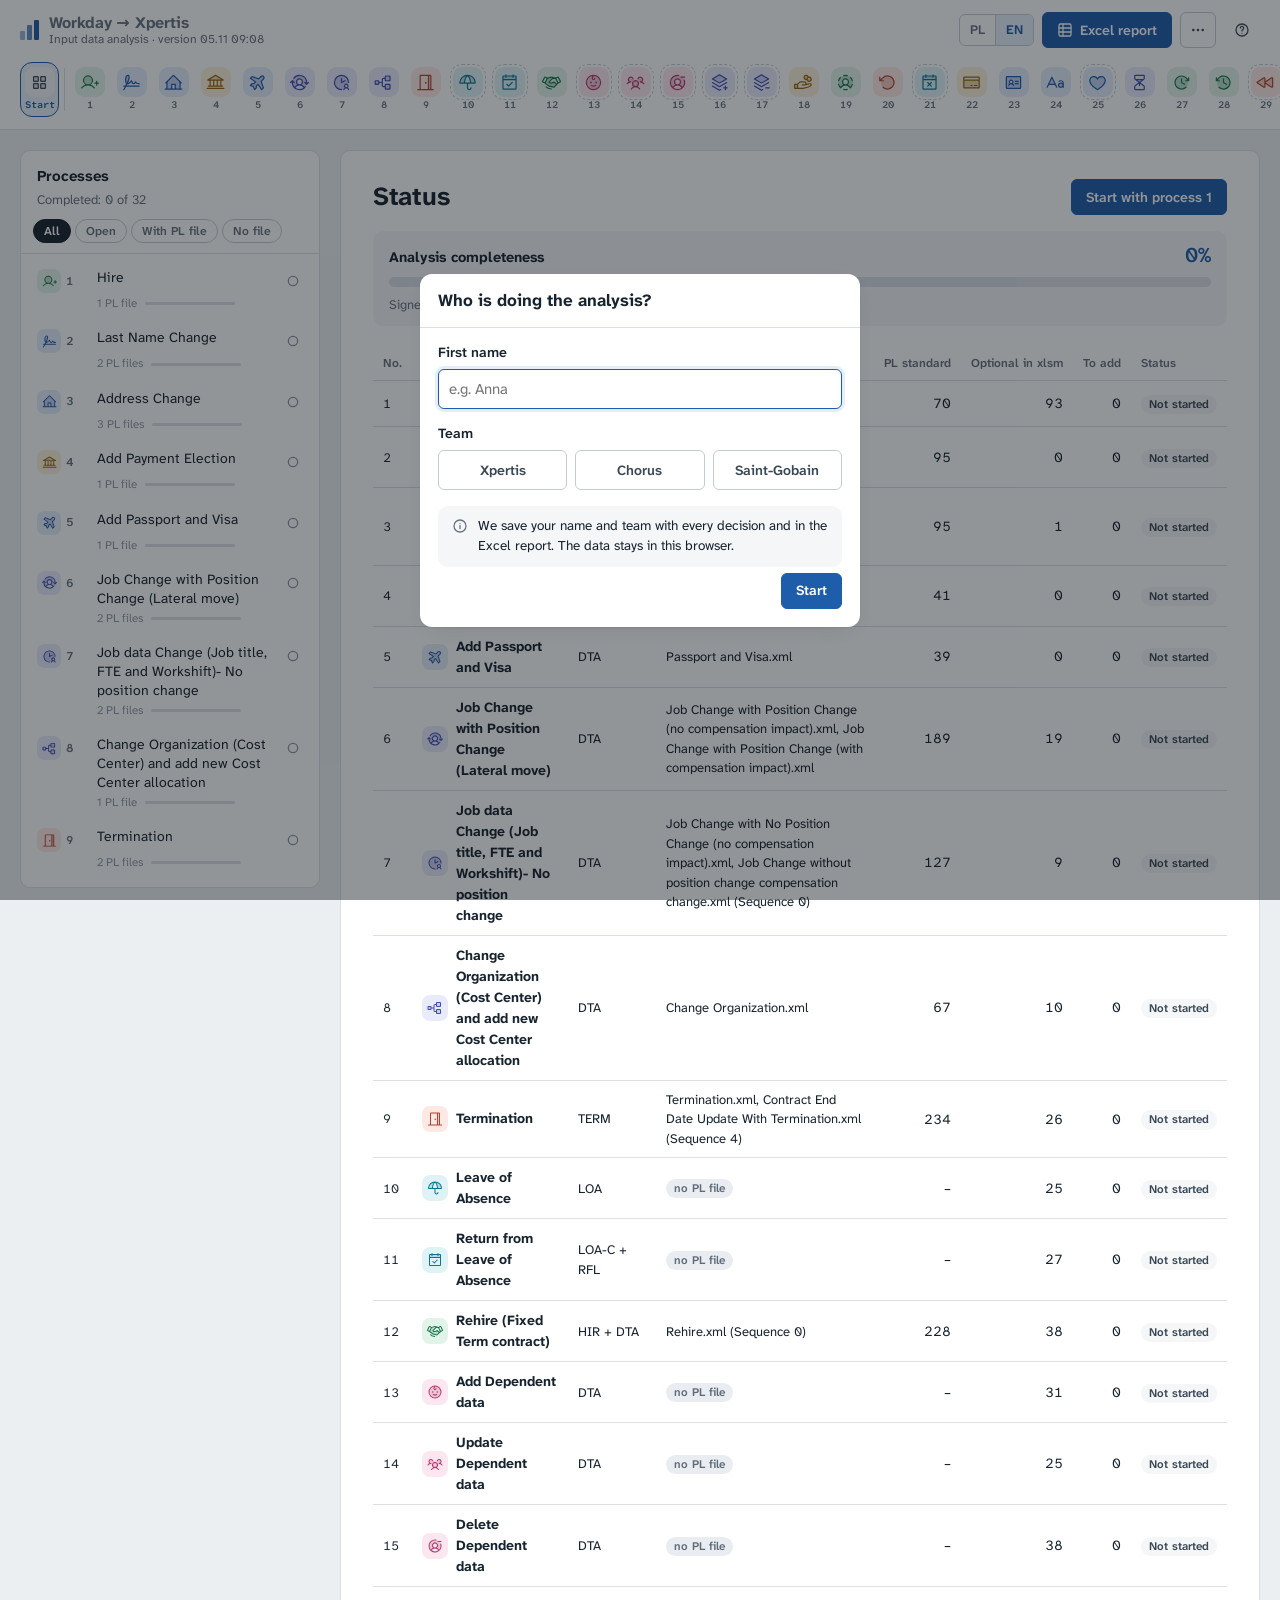
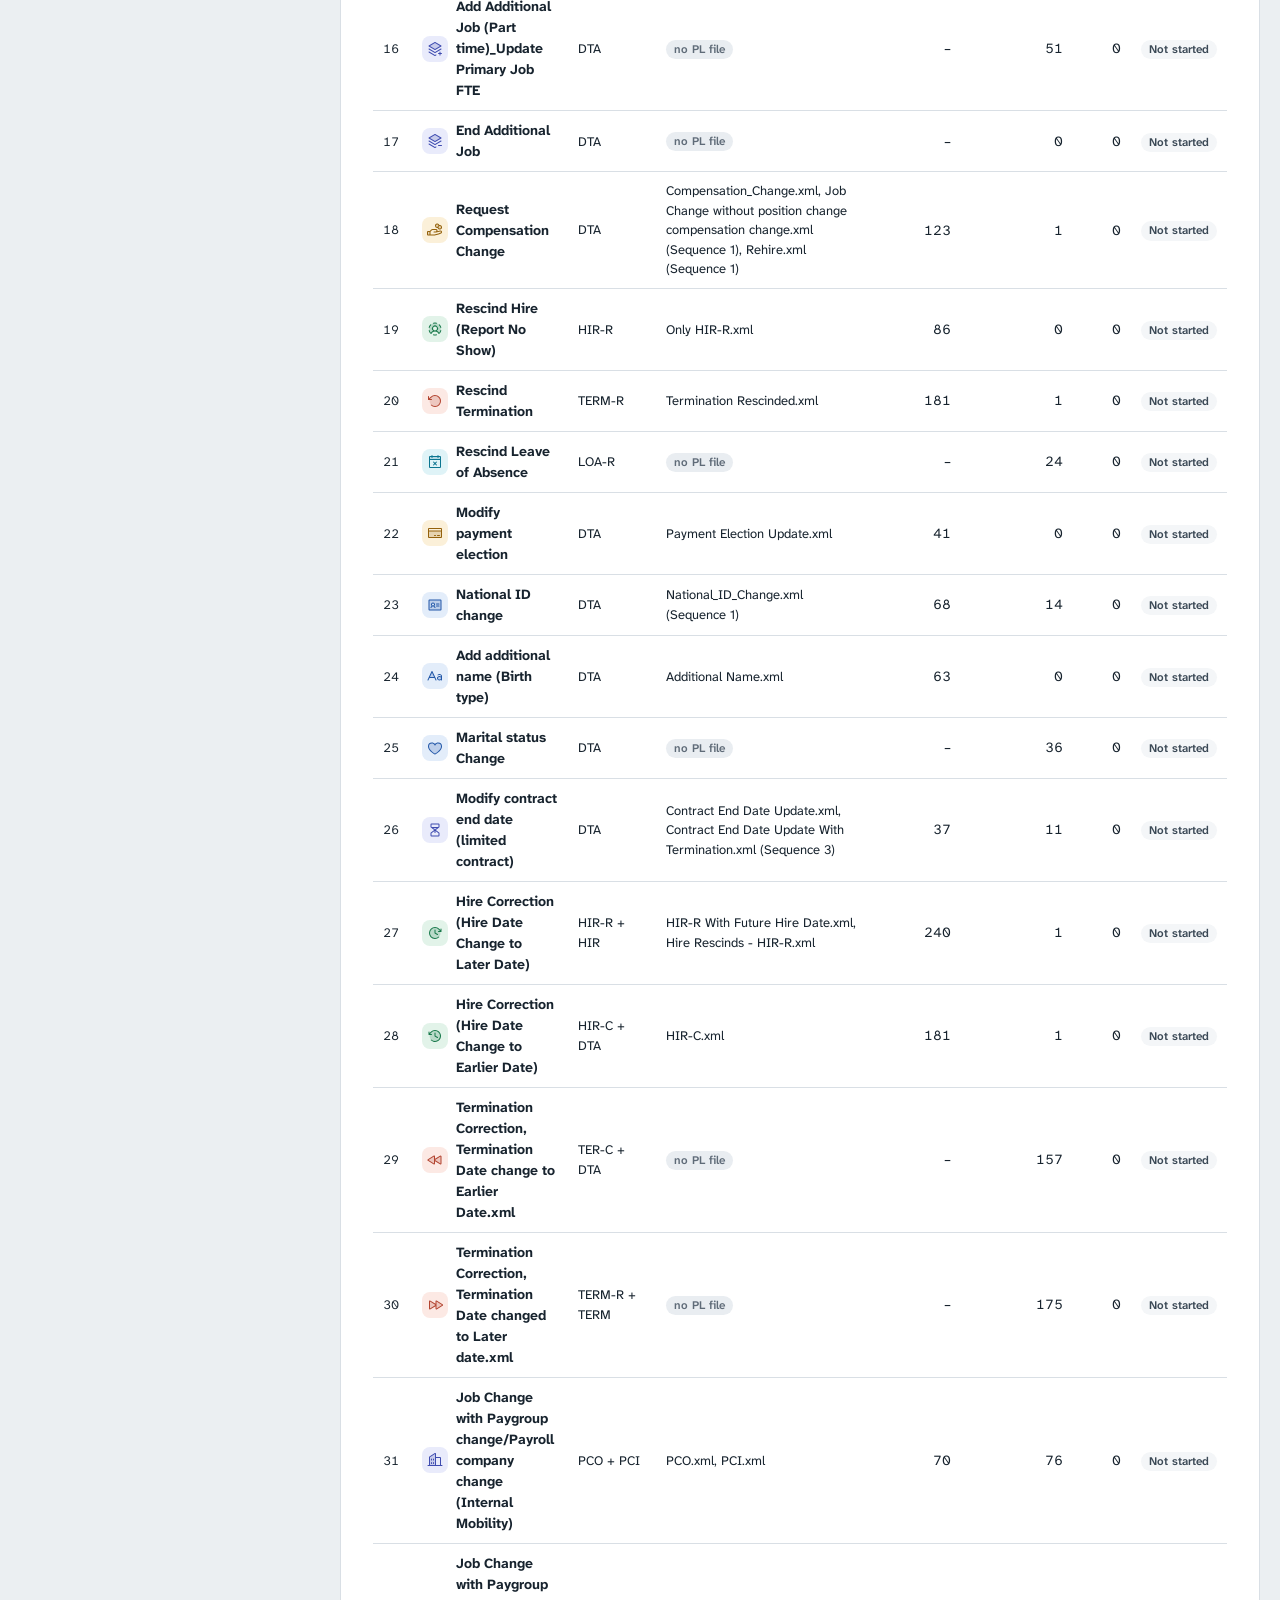
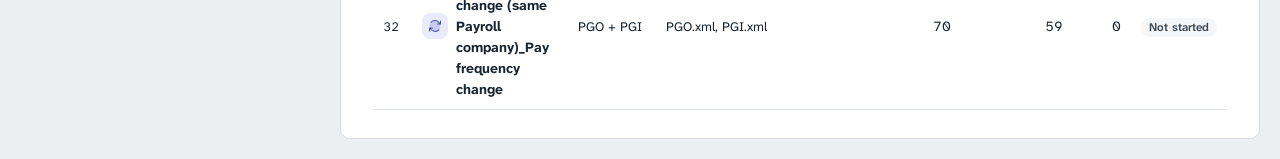
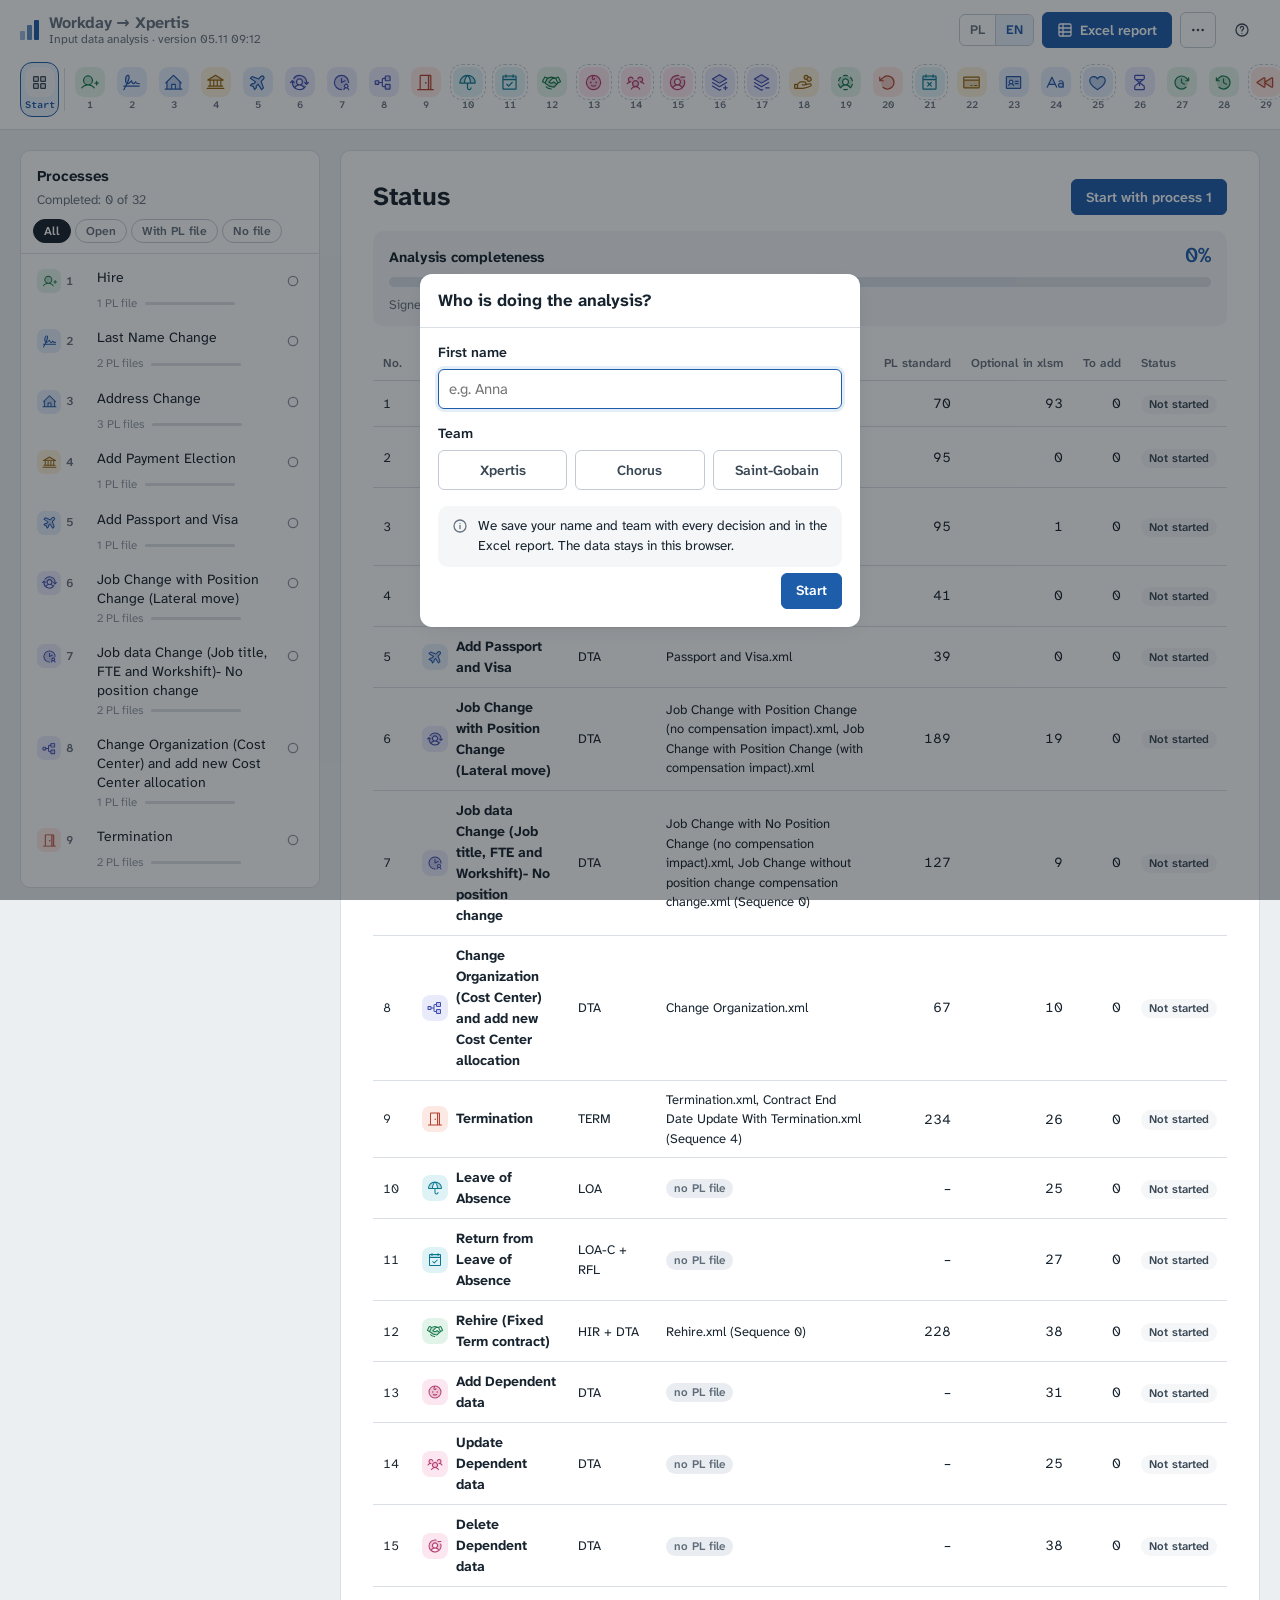
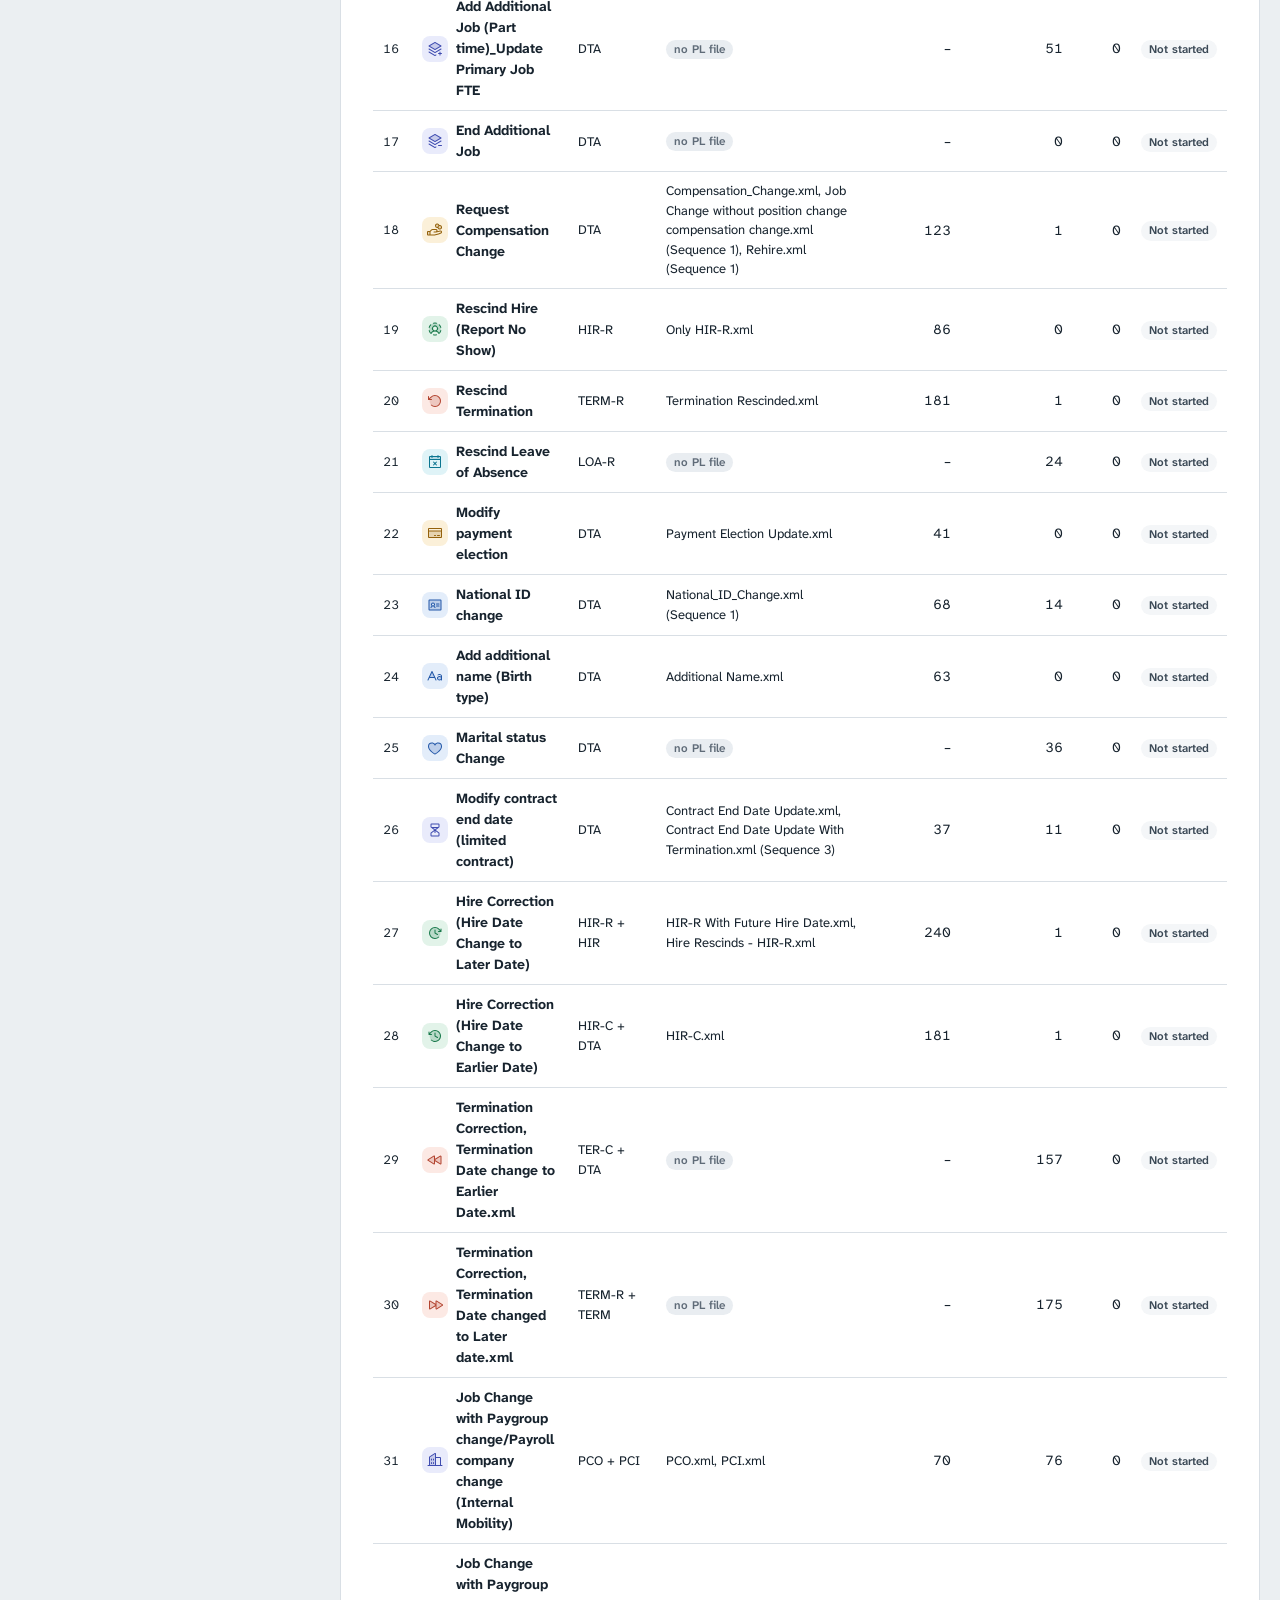
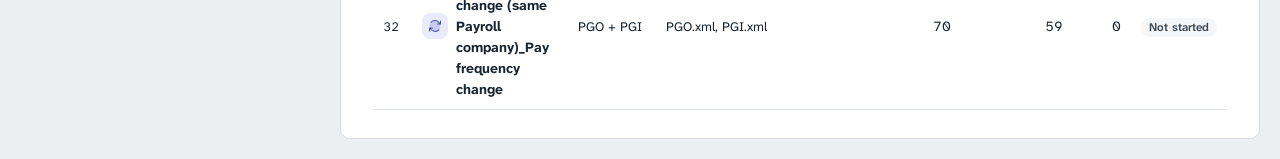
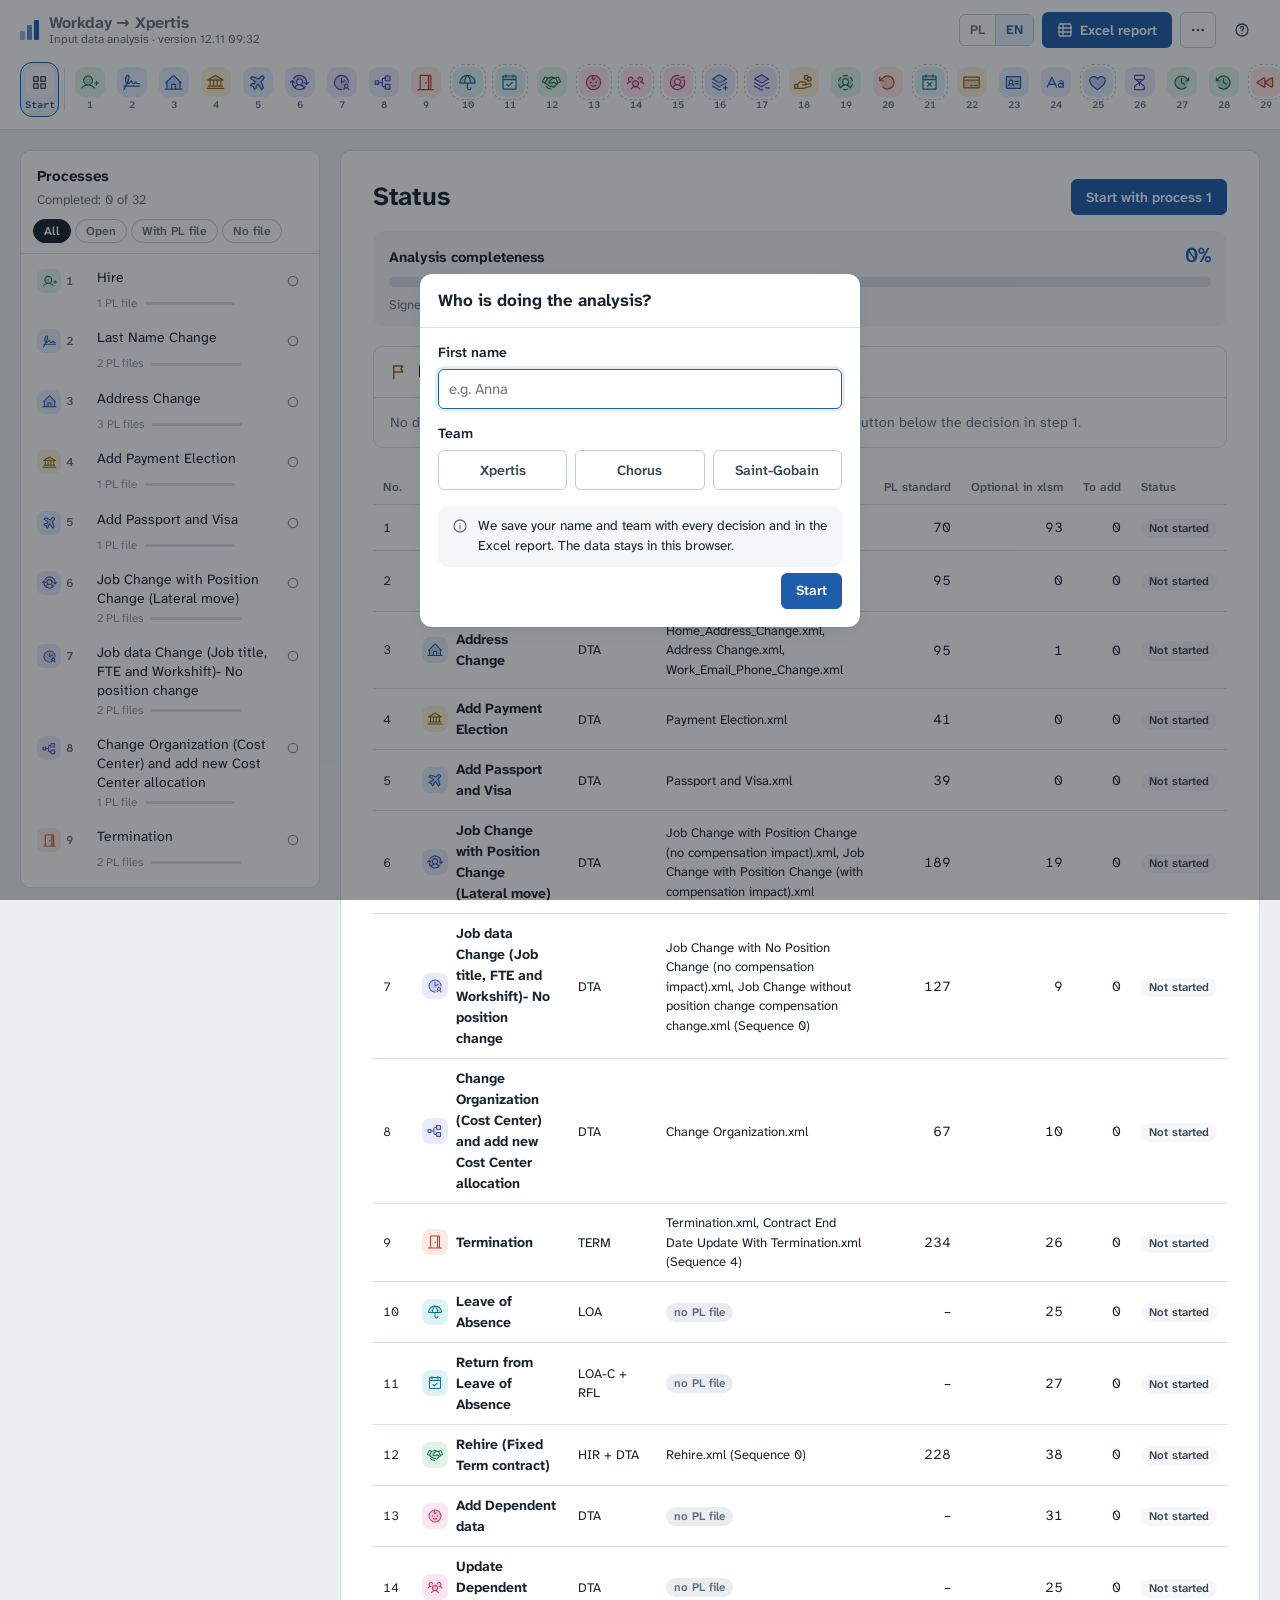
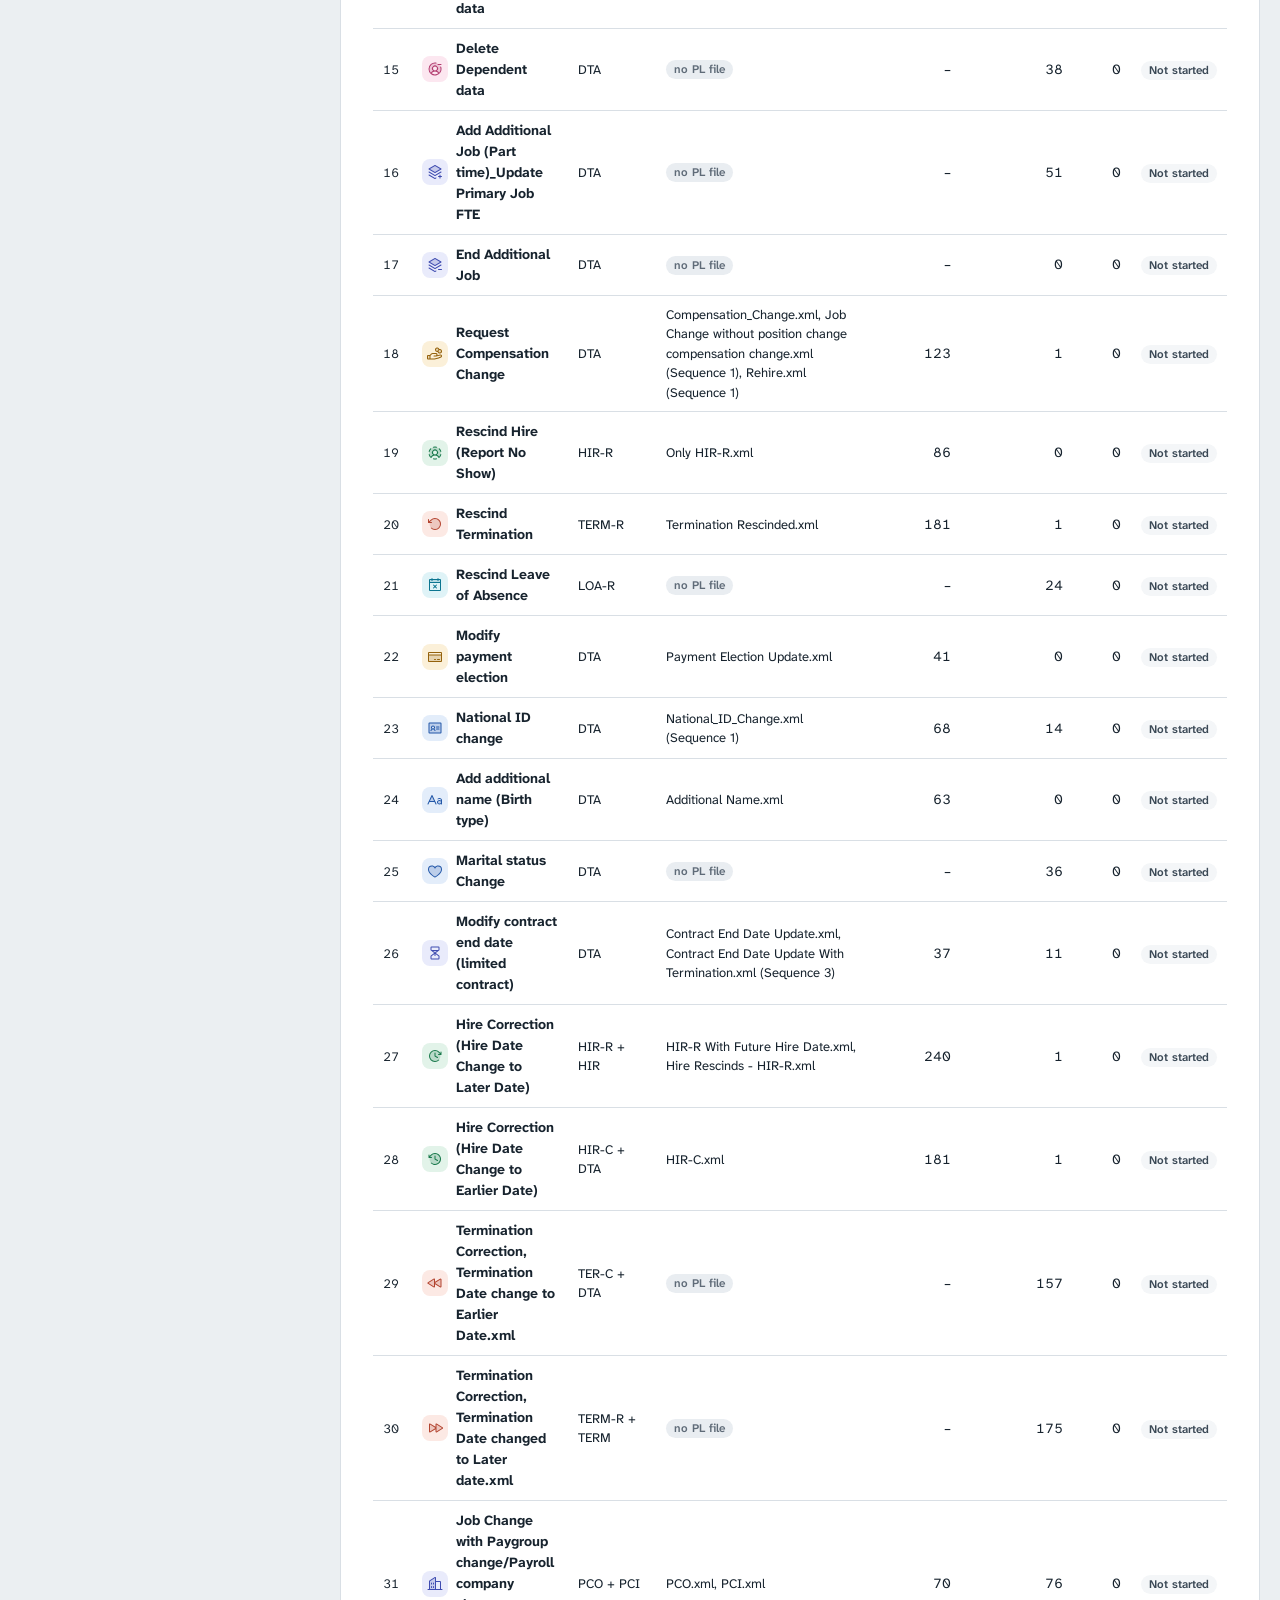
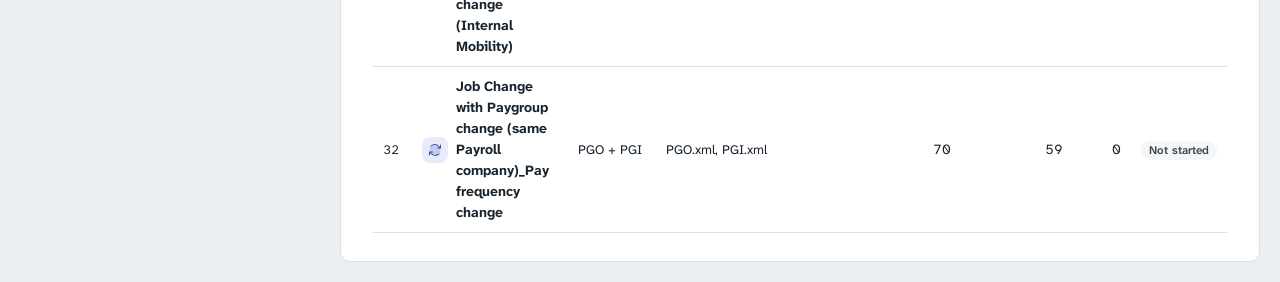
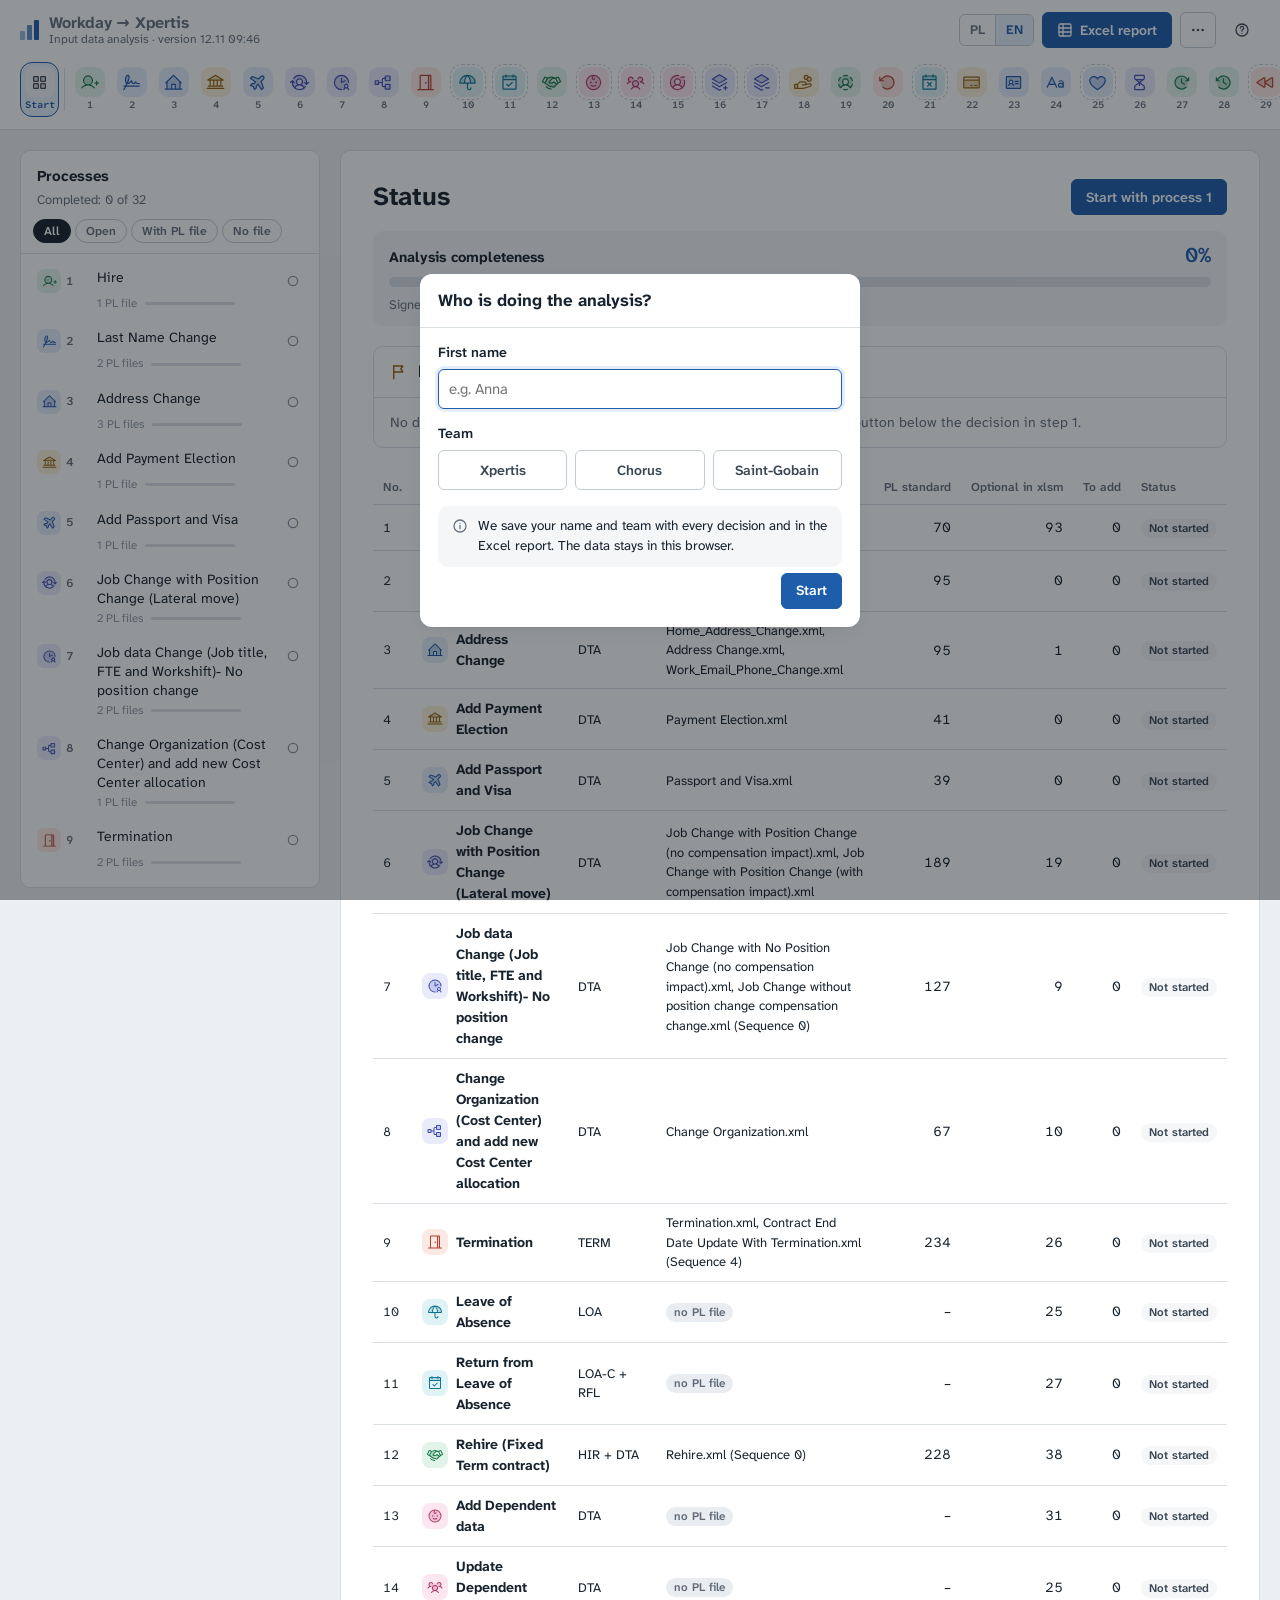
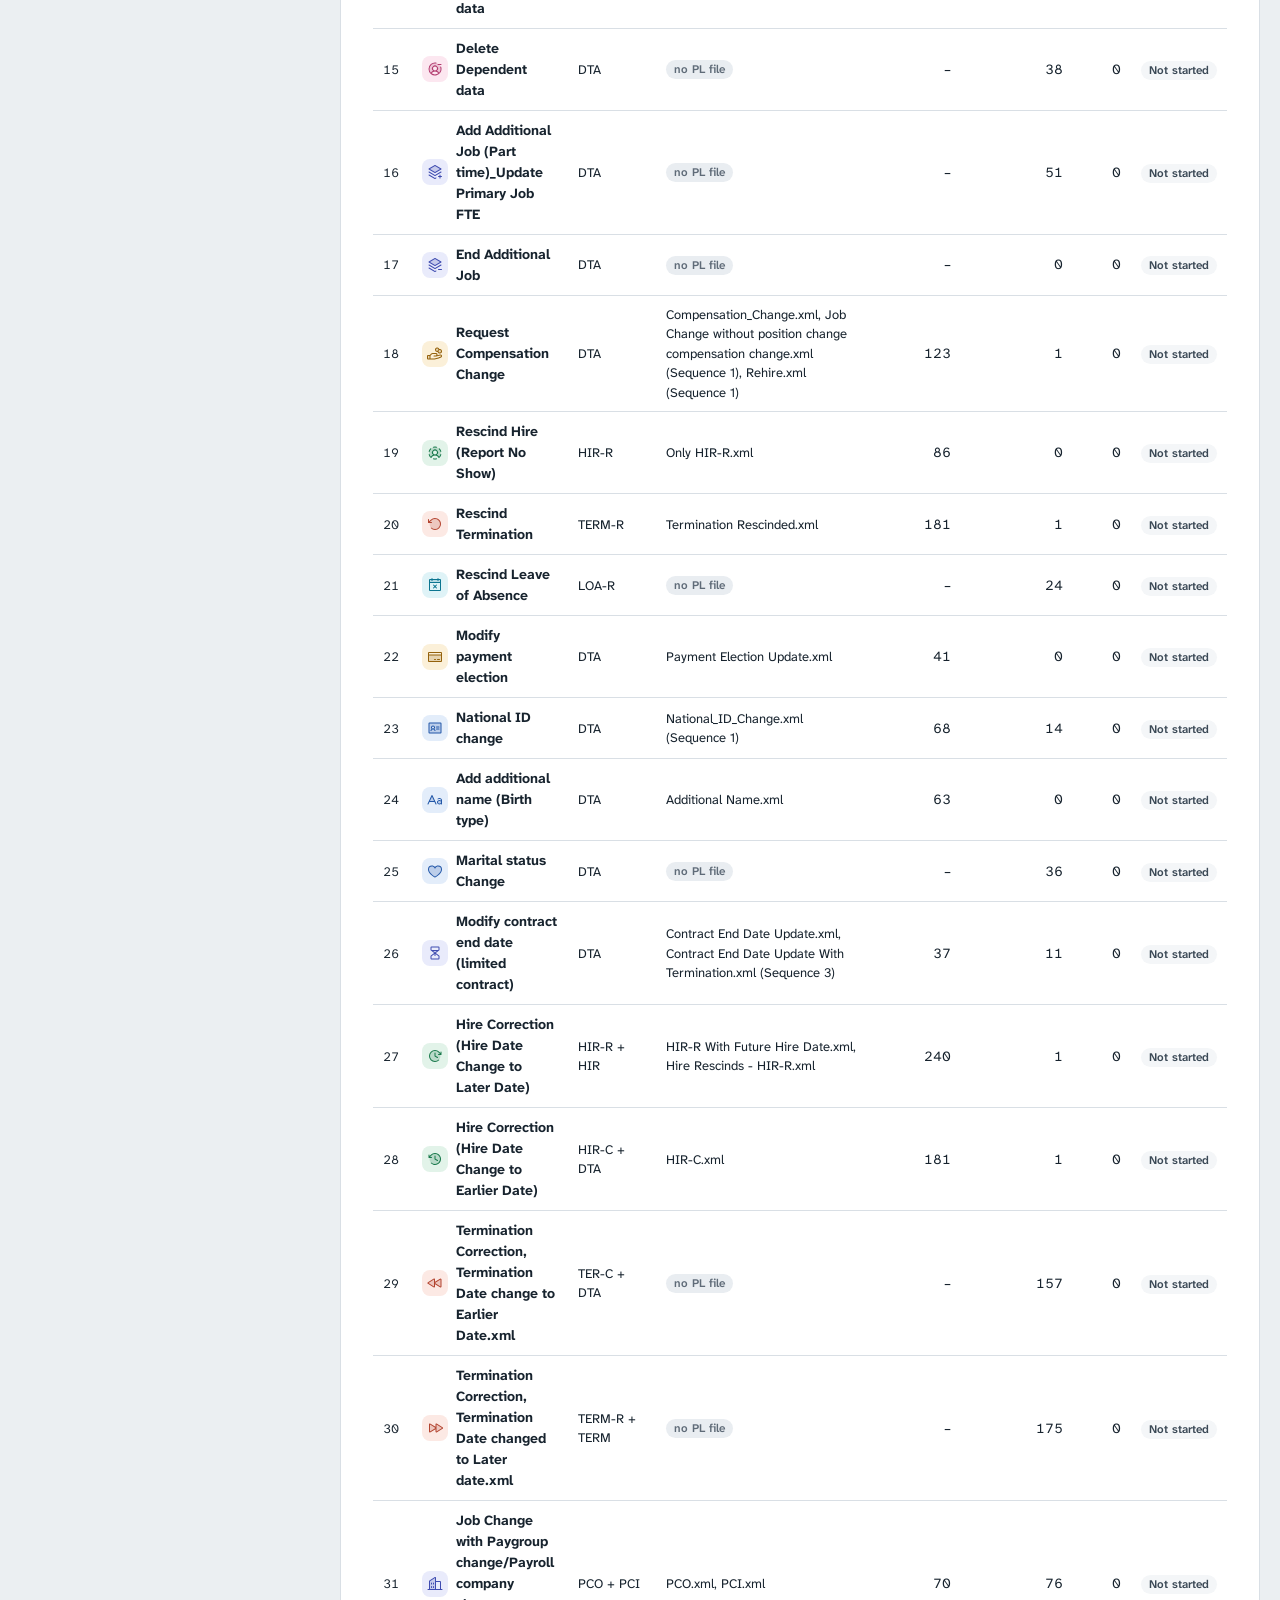
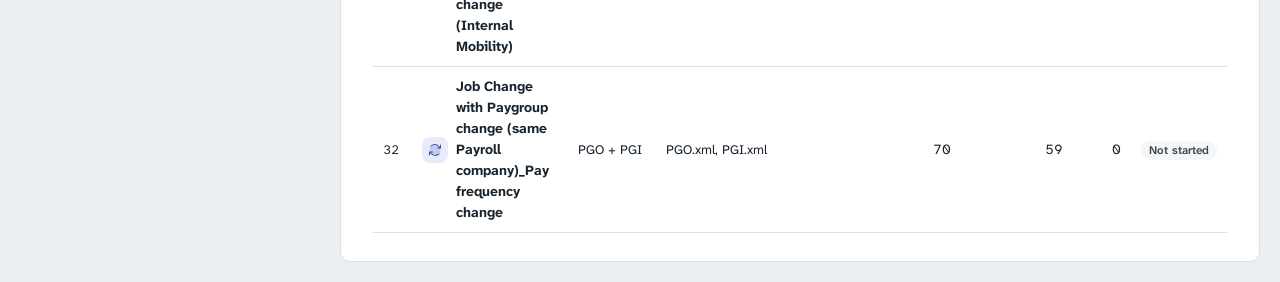
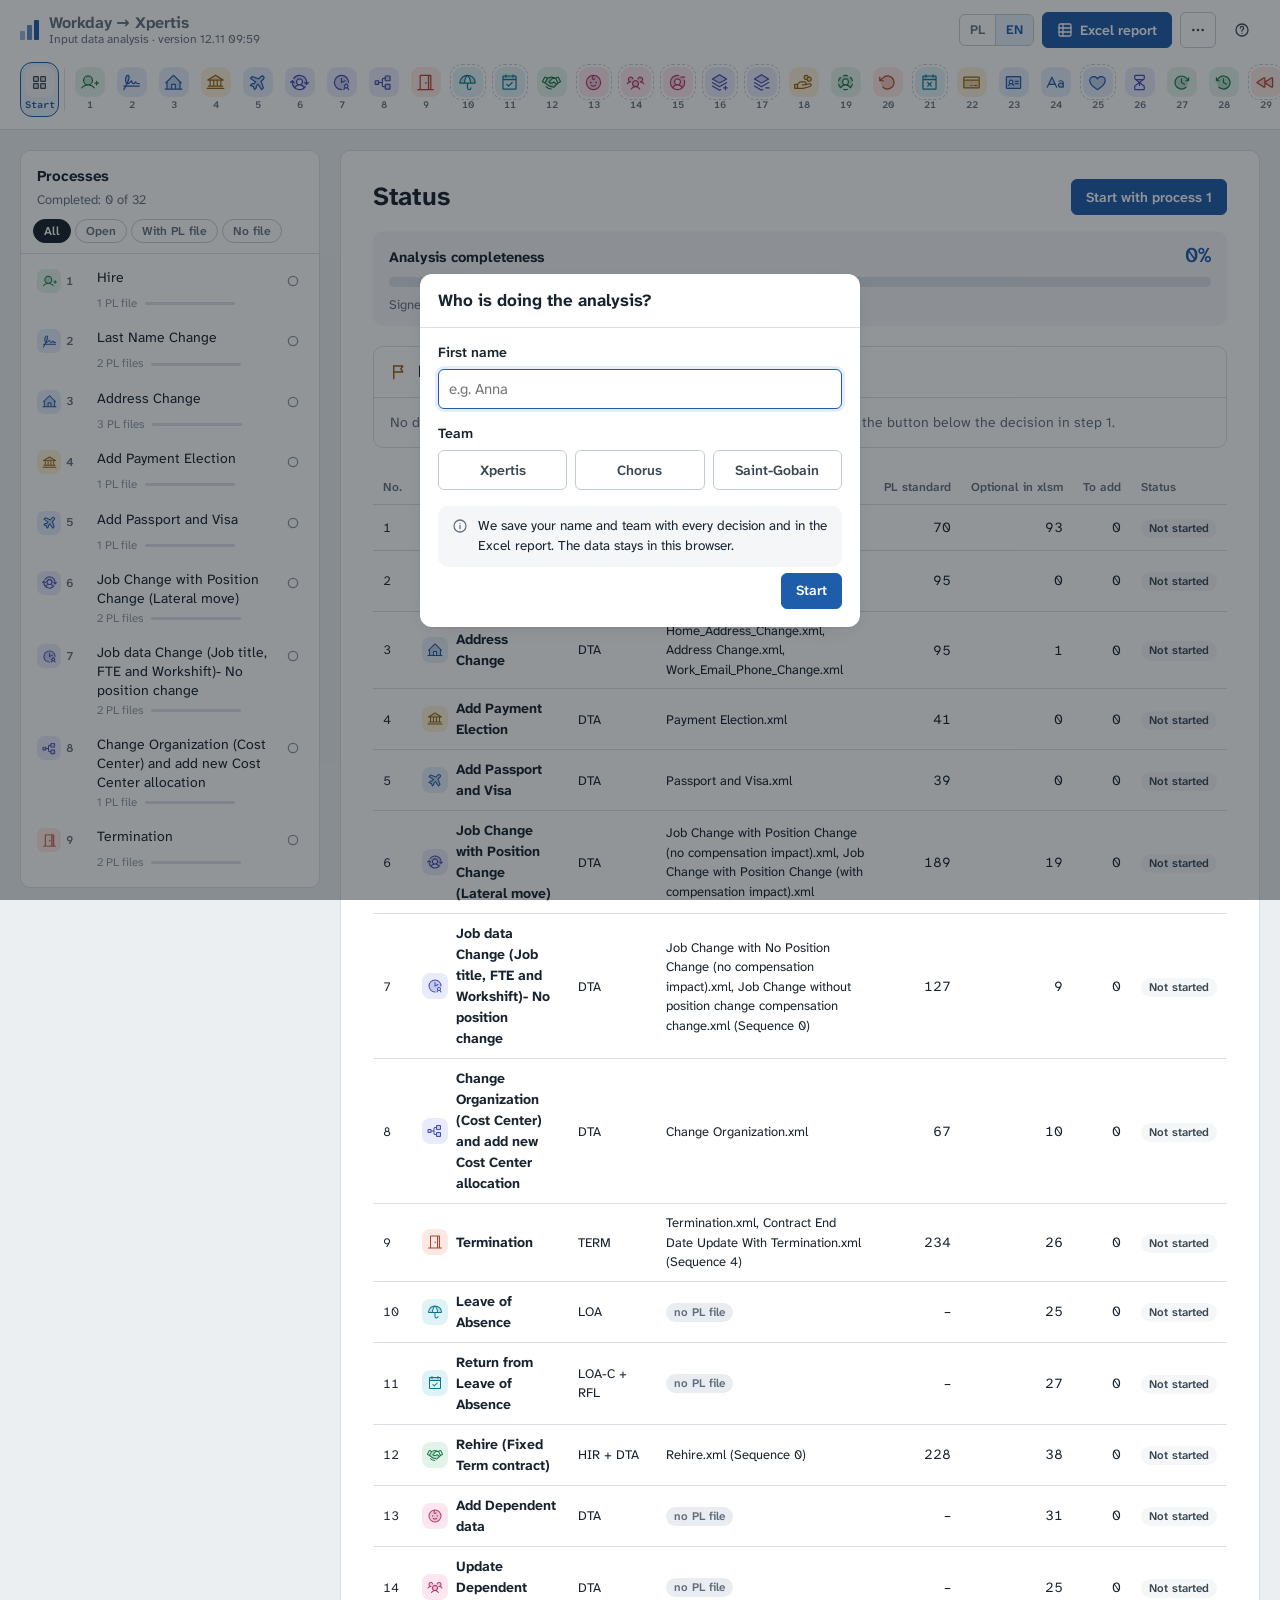
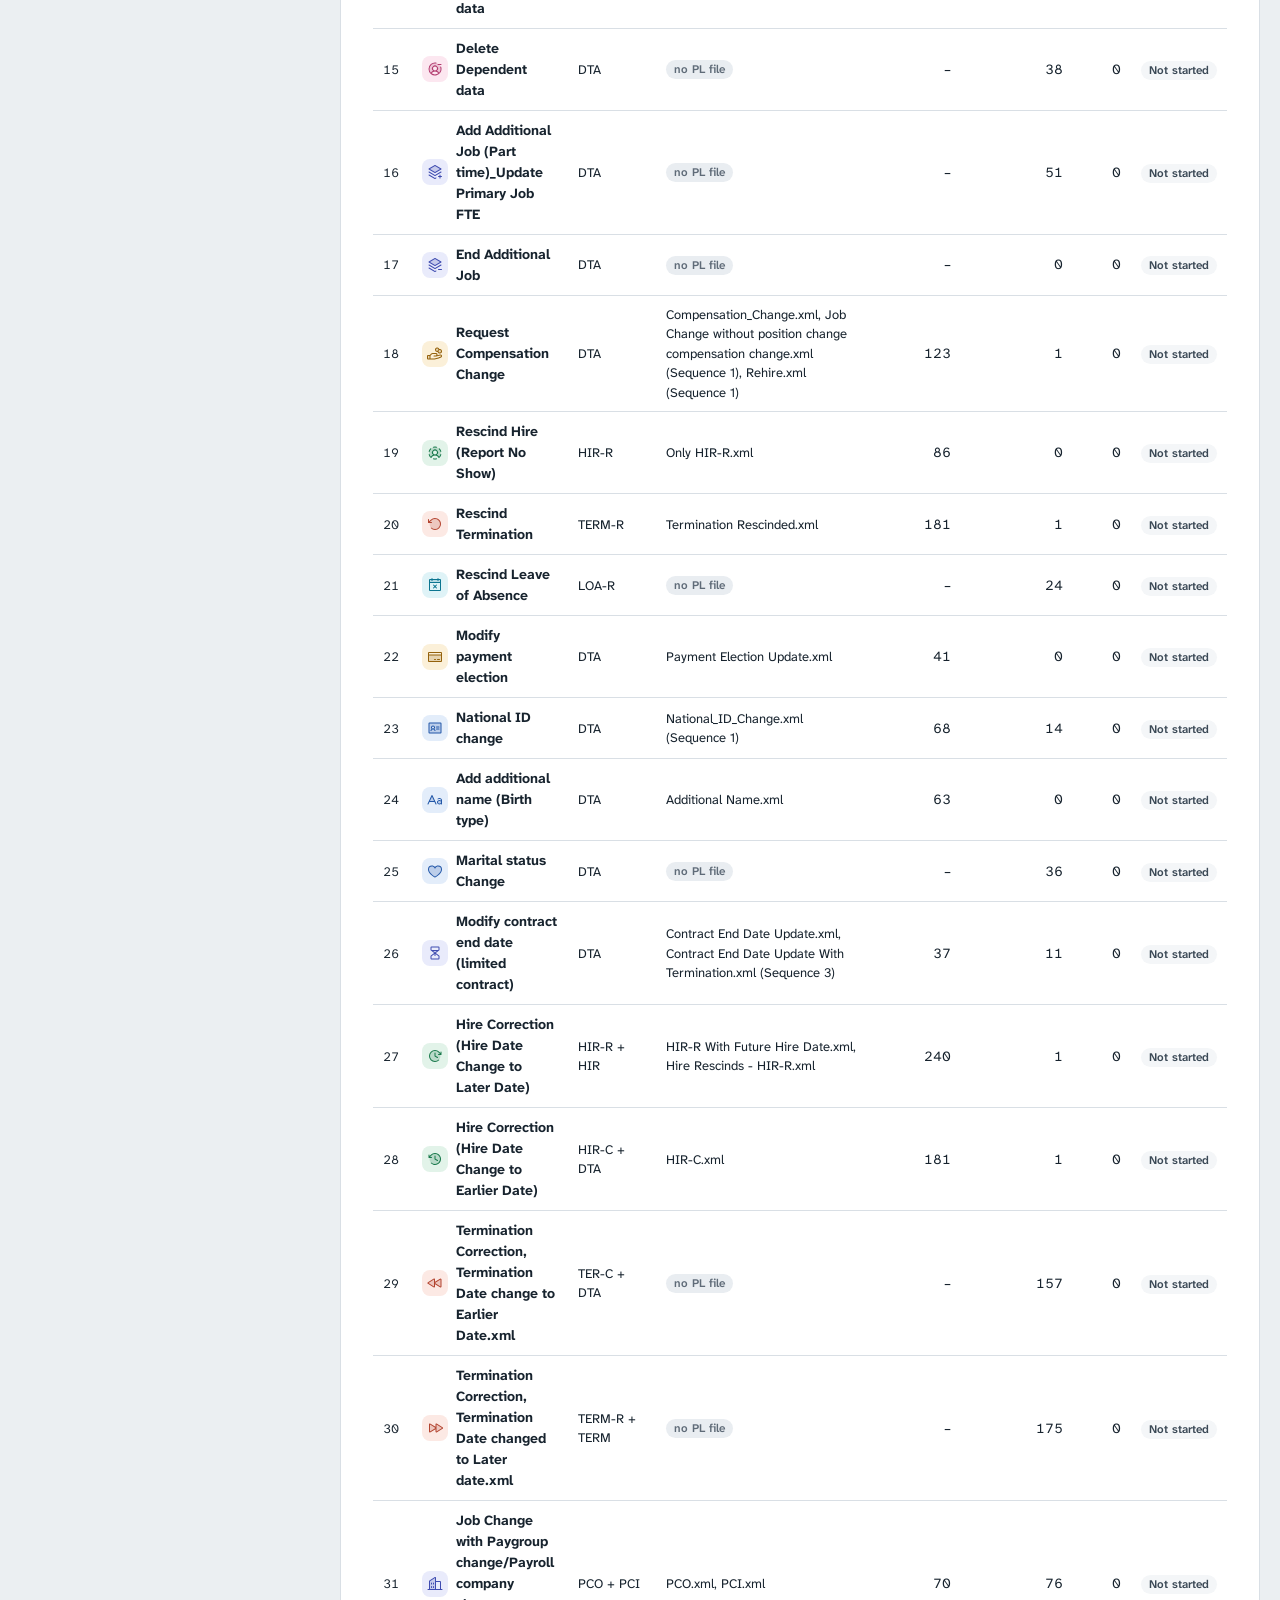
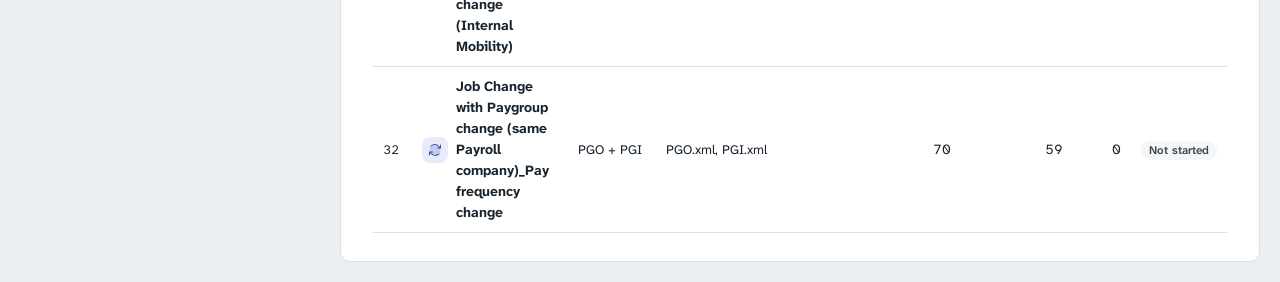
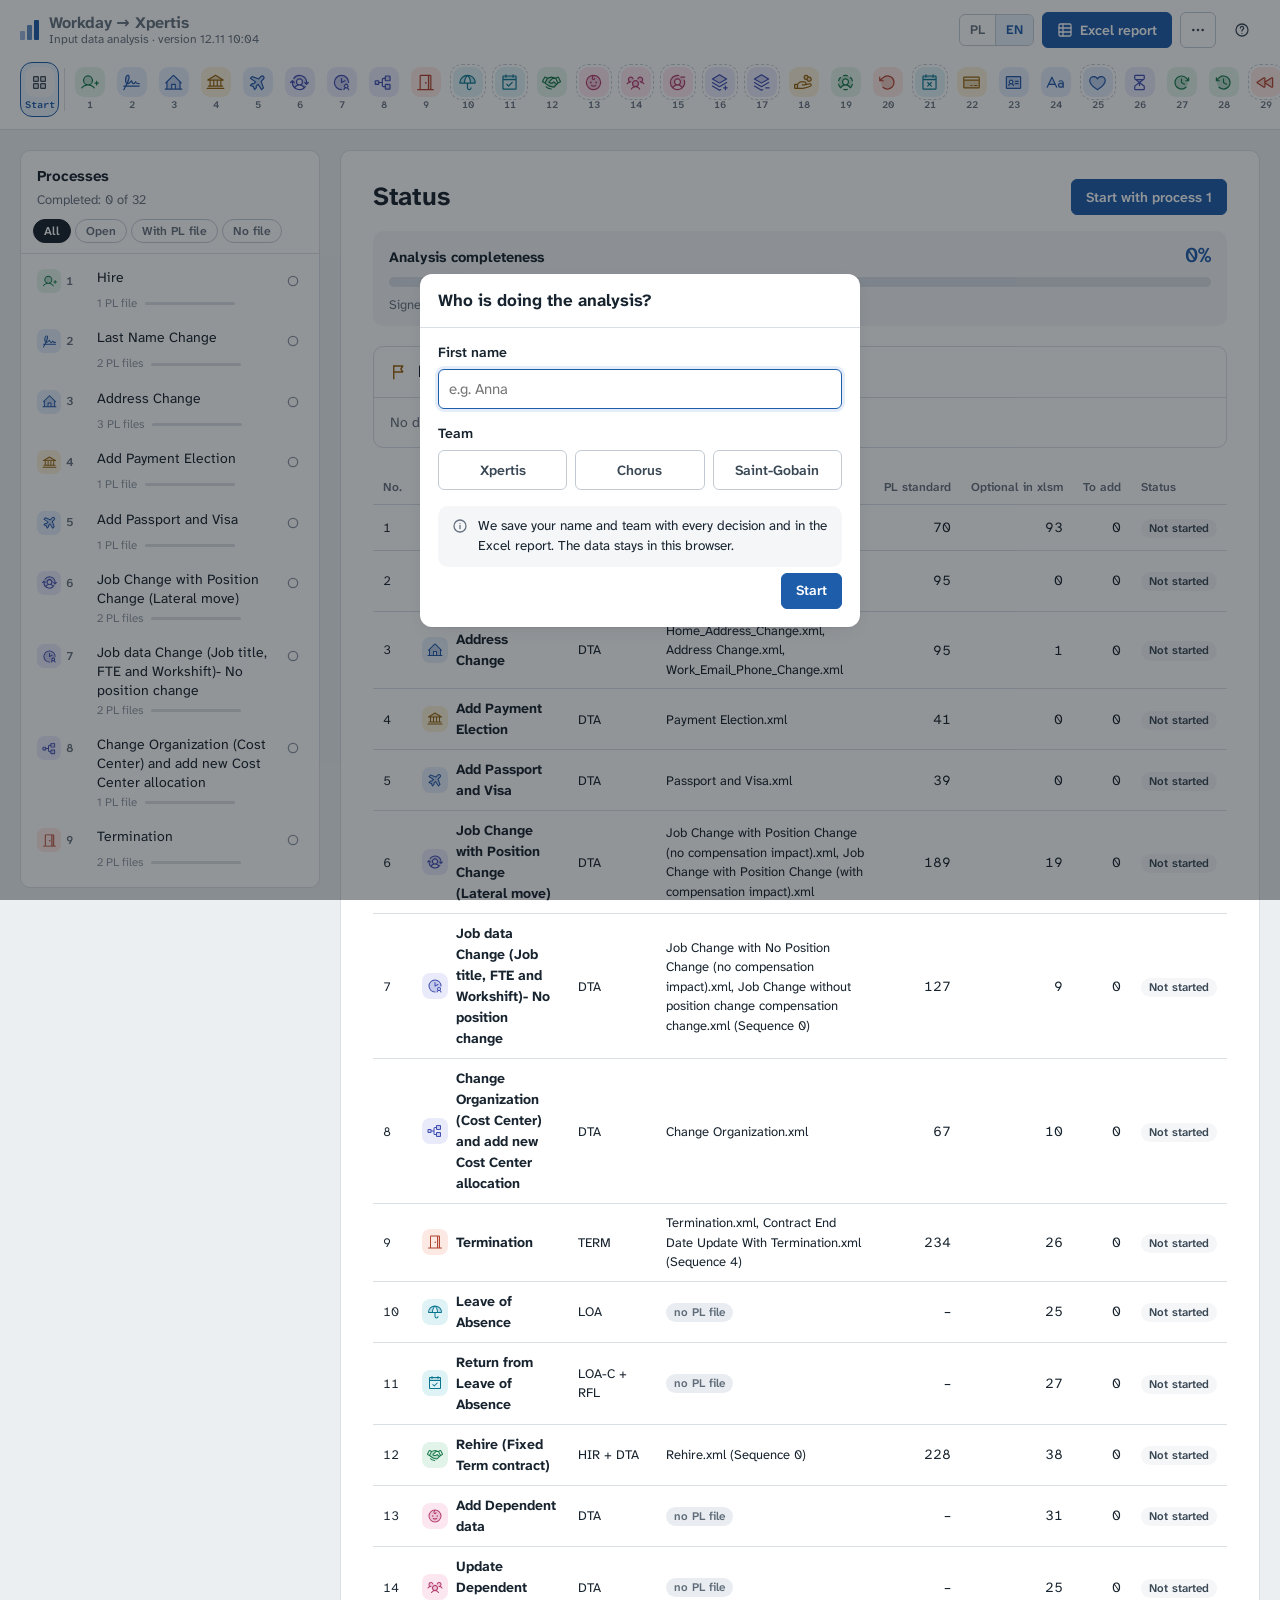
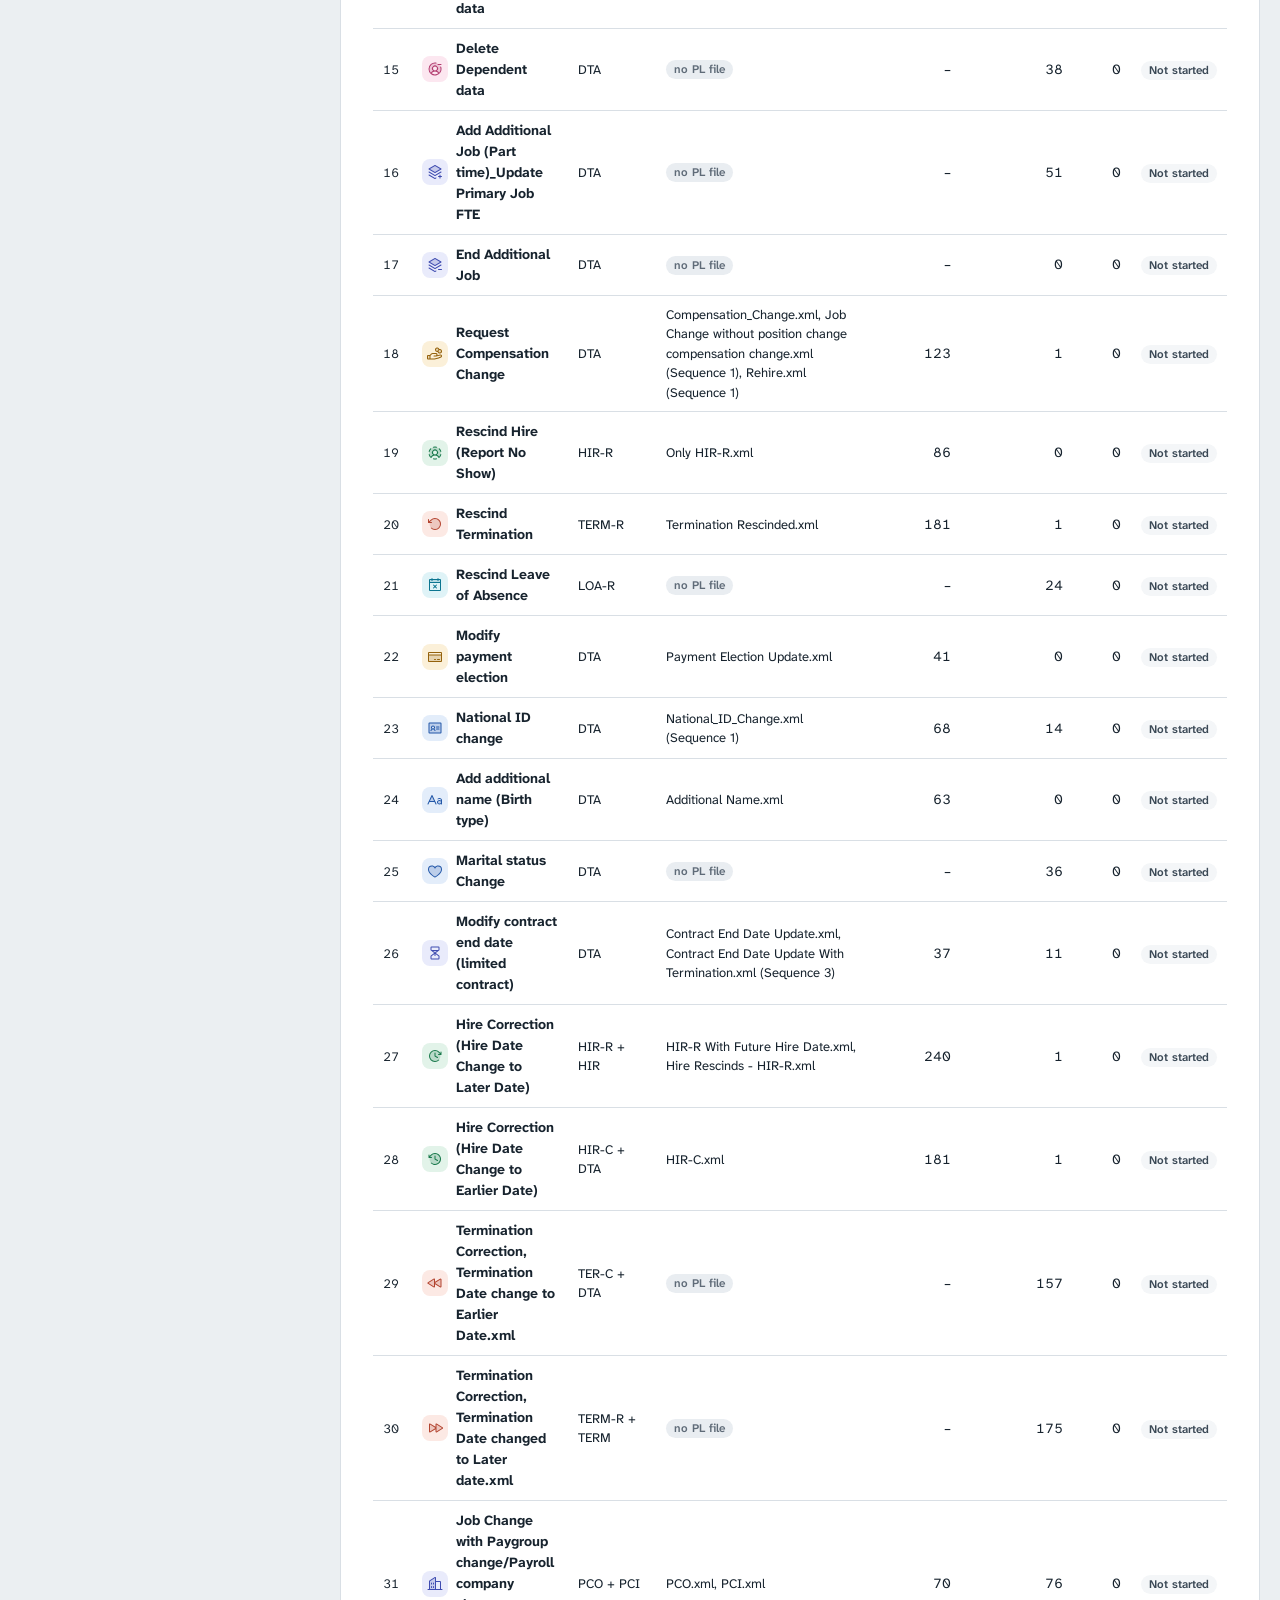
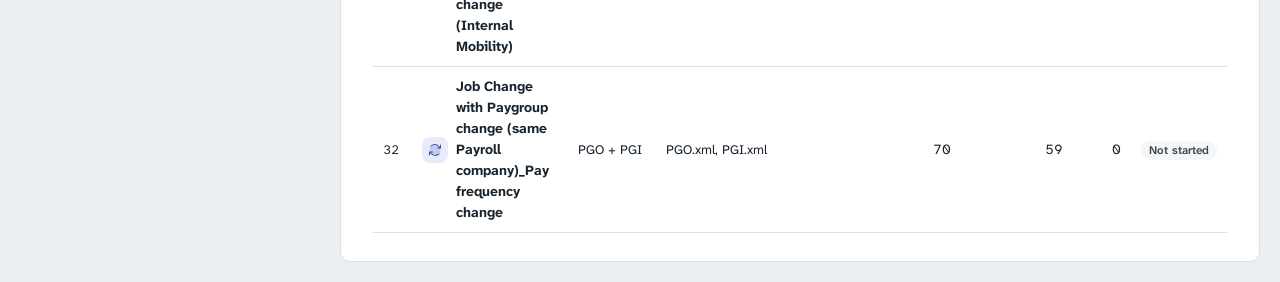
